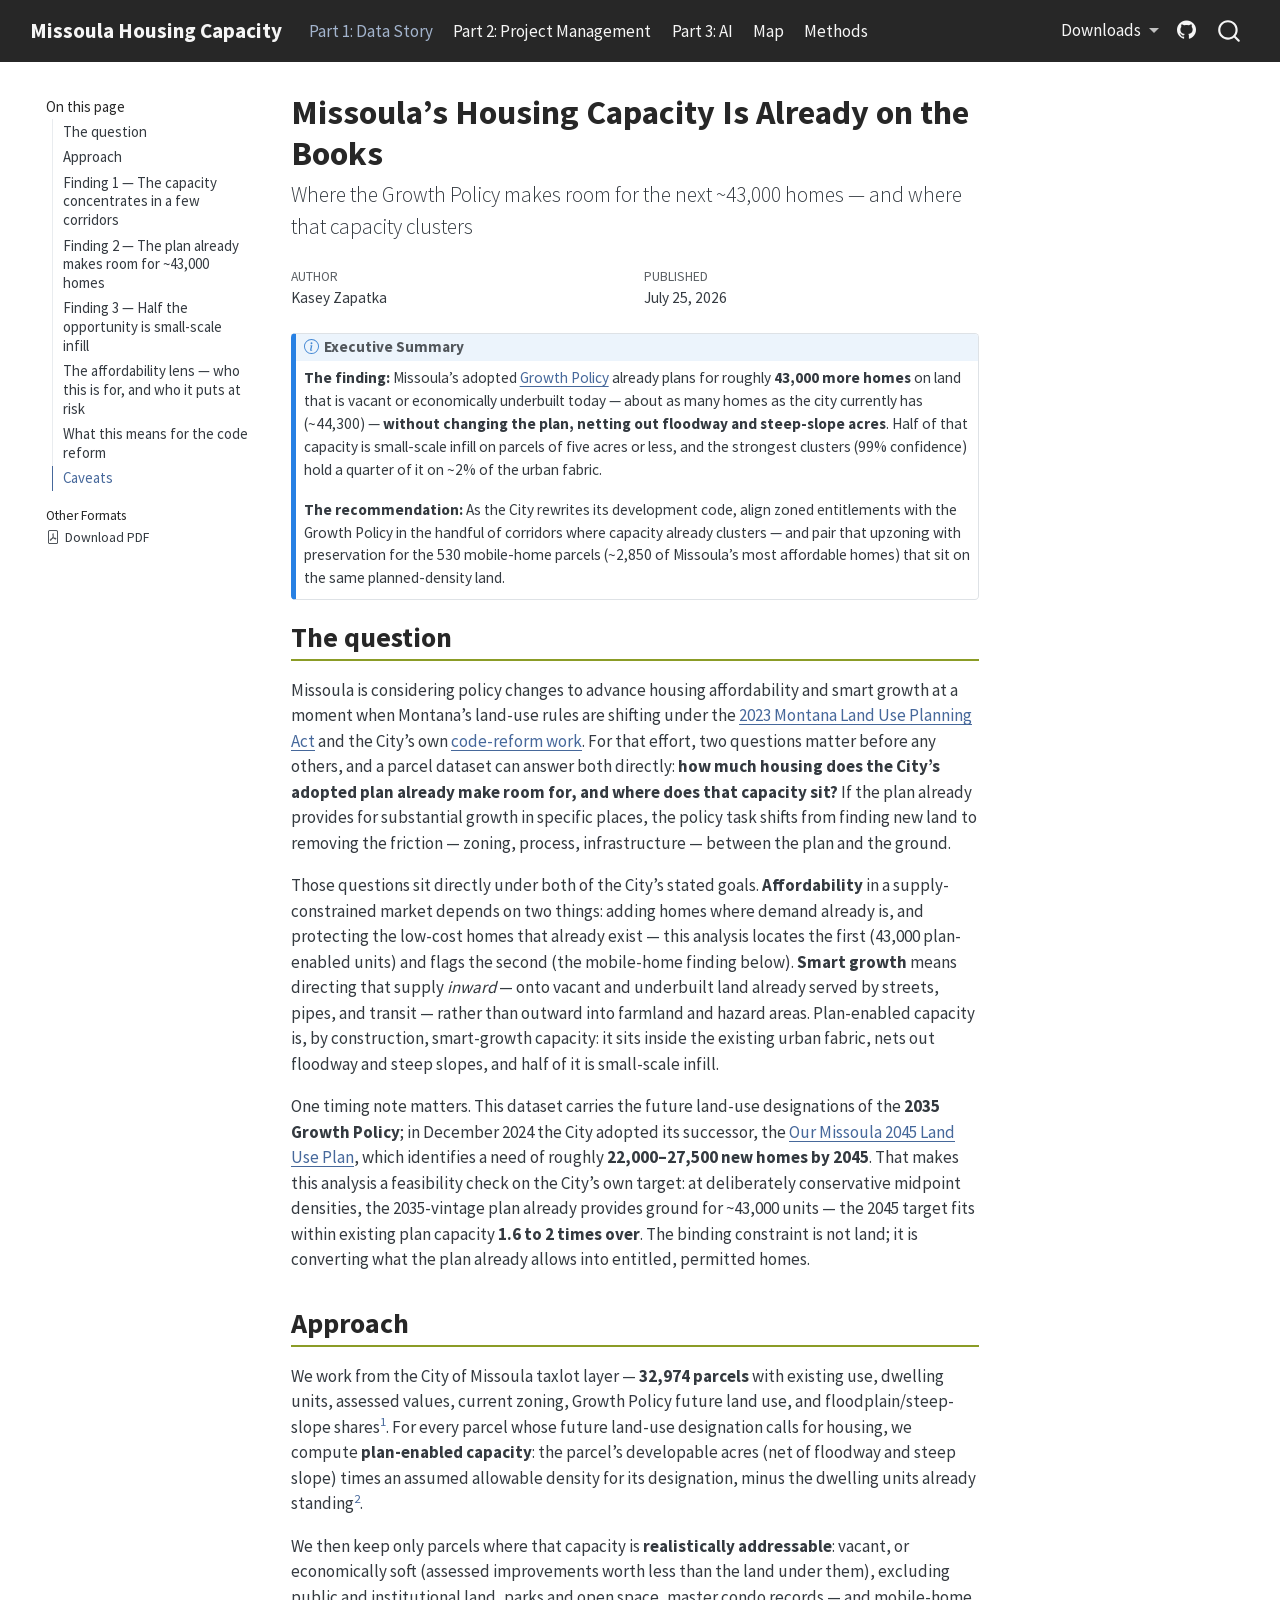
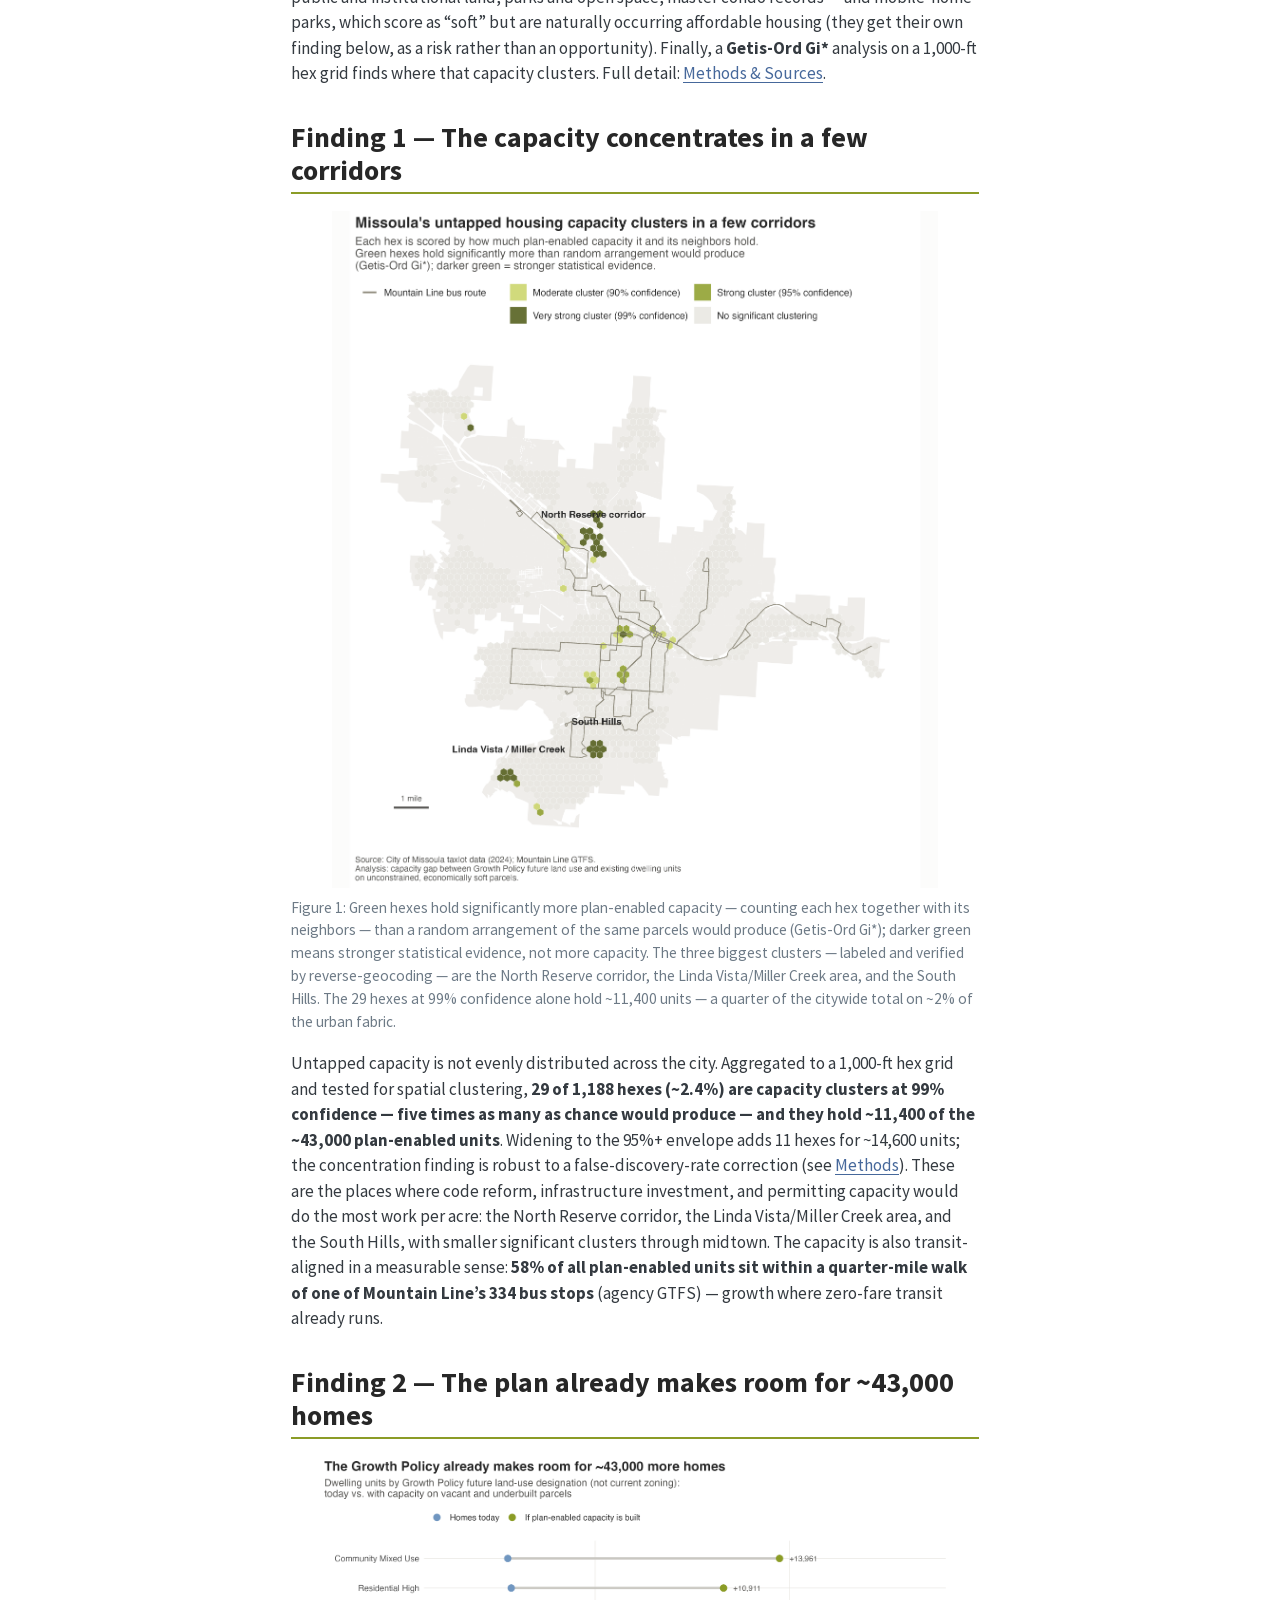
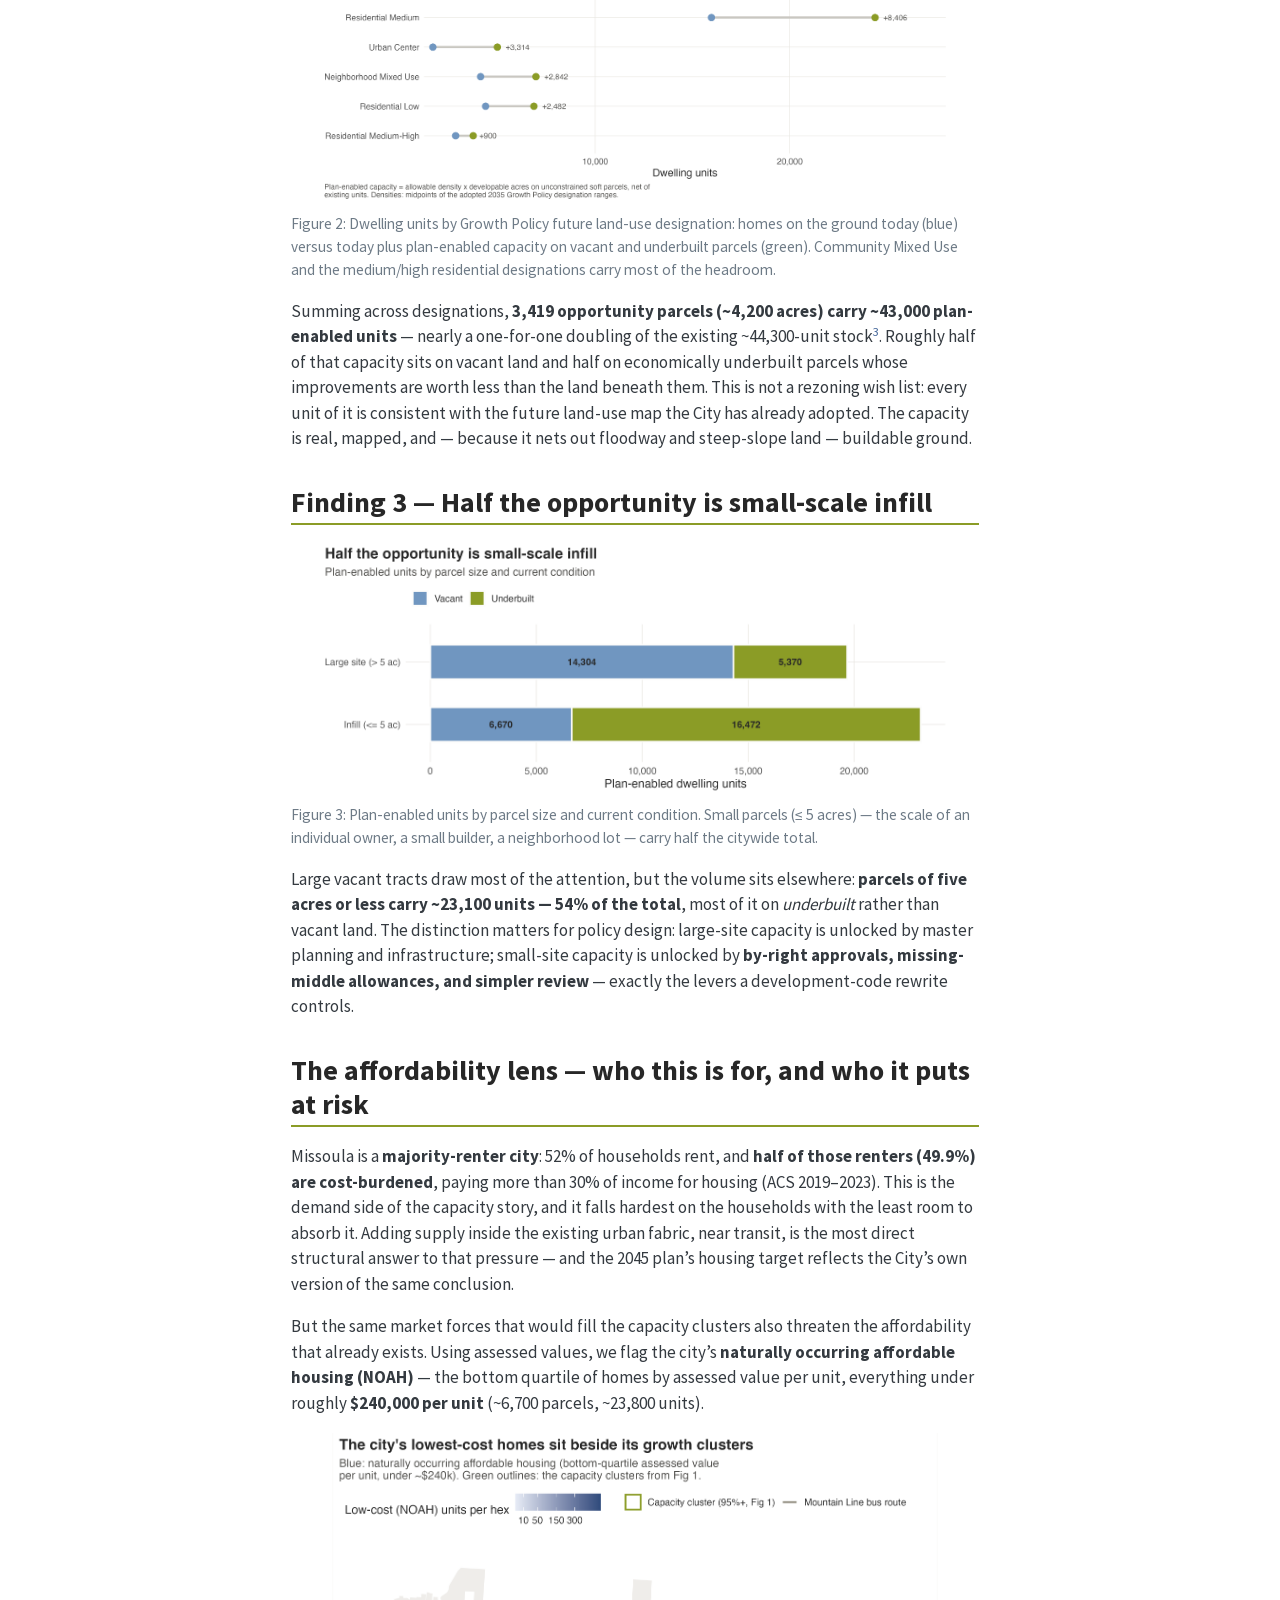
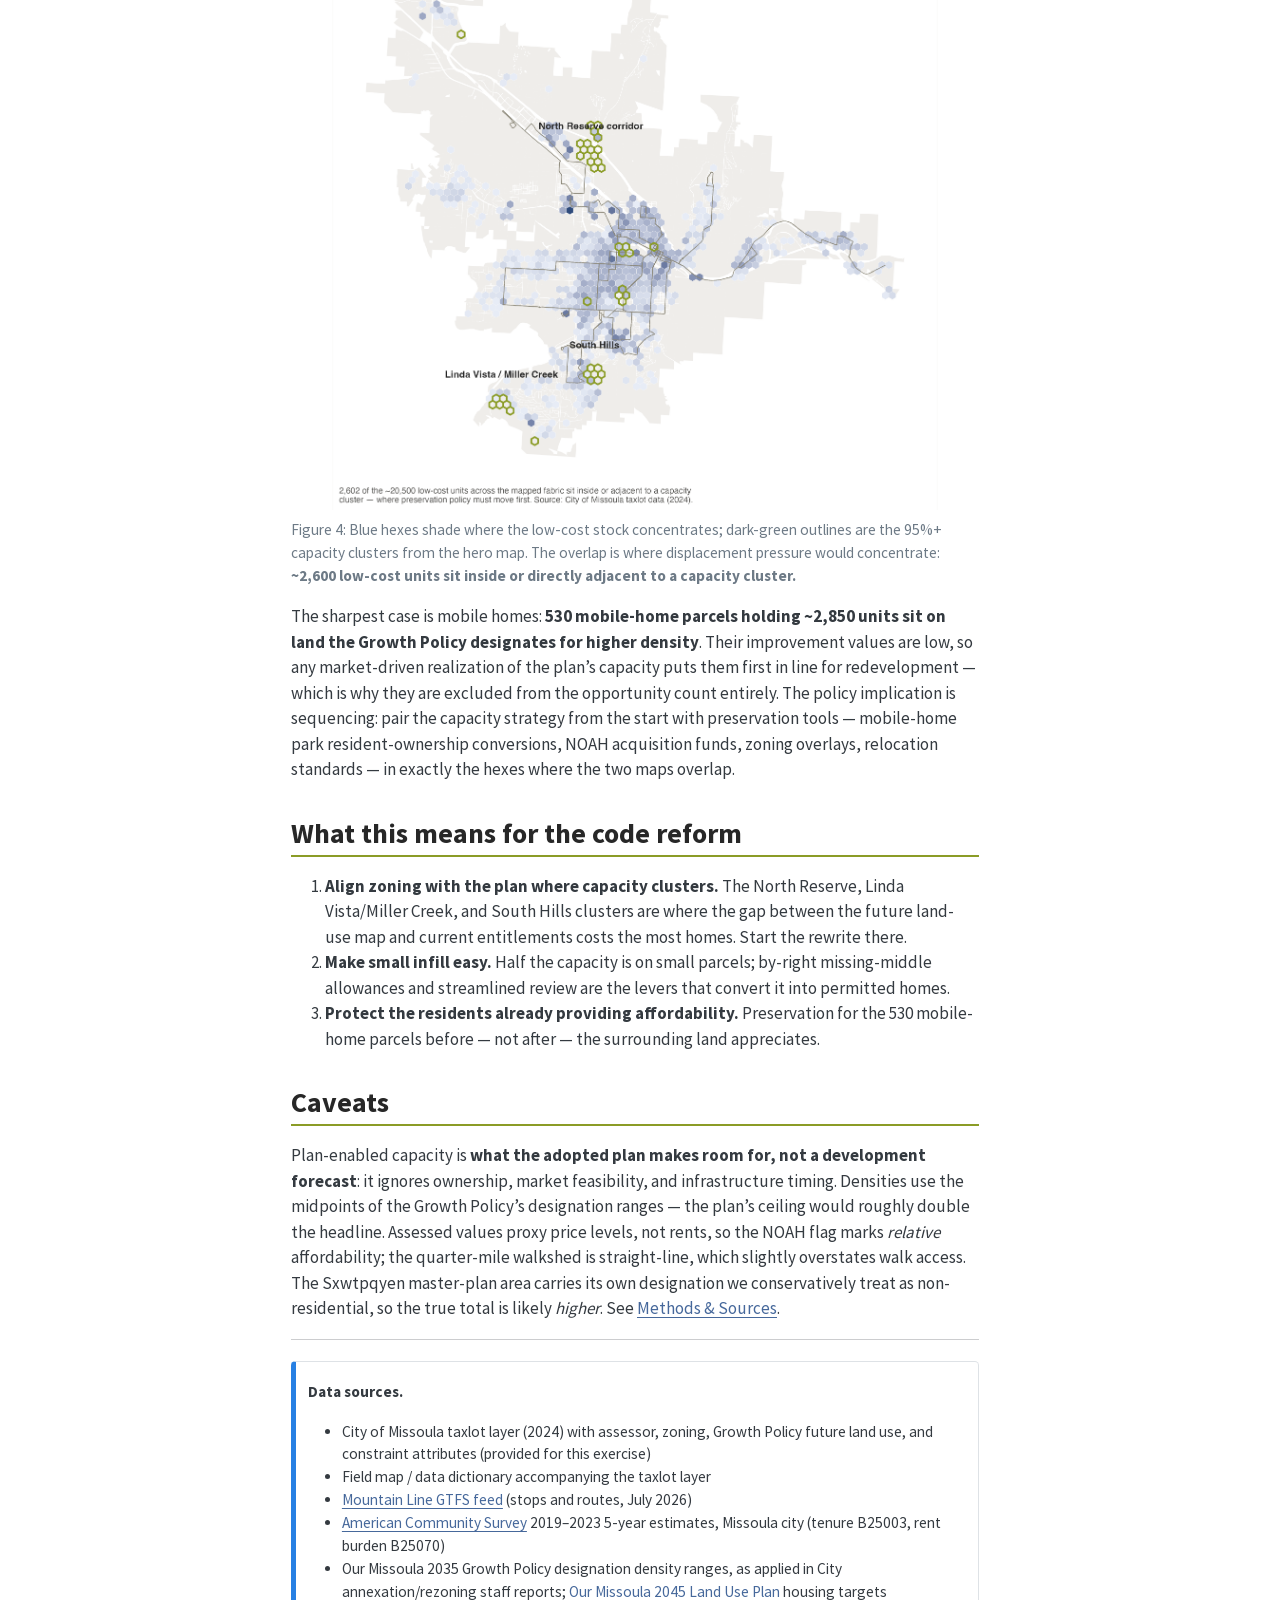
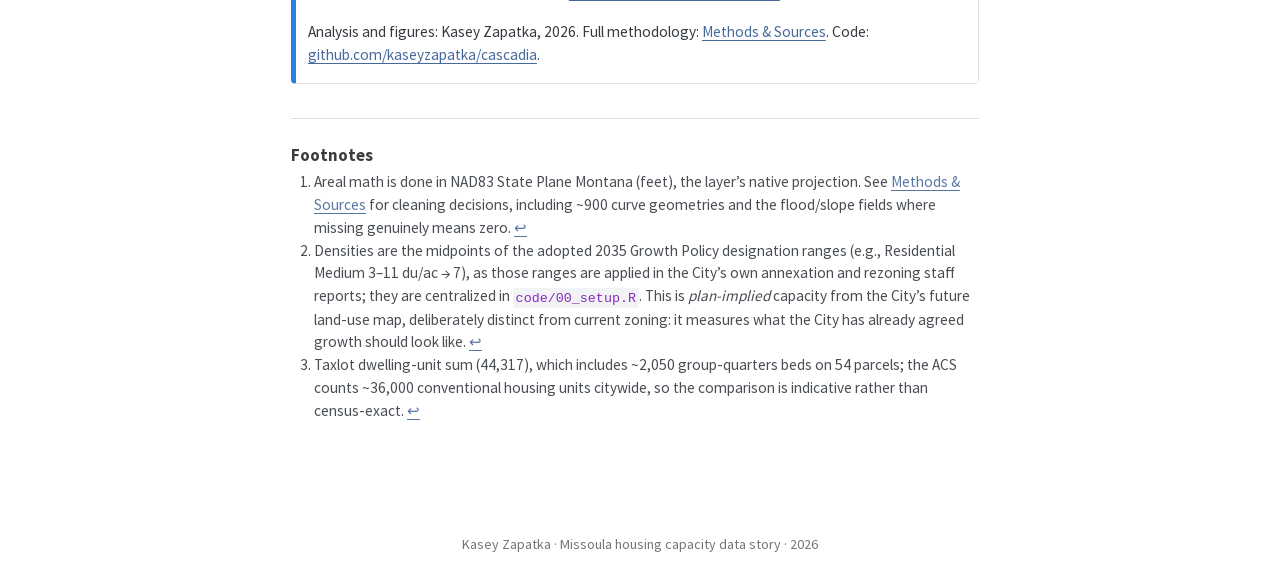
==== docs/index.html @ 286a064d "Match fig3 legend order to bar order (Vacant left, Underbuilt right)" ====
<!DOCTYPE html>
<html xmlns="http://www.w3.org/1999/xhtml" lang="en" xml:lang="en"><head>

<meta charset="utf-8">
<meta name="generator" content="quarto-1.9.38">

<meta name="viewport" content="width=device-width, initial-scale=1.0, user-scalable=yes">

<meta name="author" content="Kasey Zapatka">
<meta name="dcterms.date" content="2026-07-25">

<title>Missoula’s Housing Capacity Is Already on the Books – Missoula Housing Capacity</title>
<style>

code{white-space: pre-wrap;}
span.smallcaps{font-variant: small-caps;}
div.columns{display: flex; gap: min(4vw, 1.5em);}
div.column{flex: auto; overflow-x: auto;}
div.hanging-indent{margin-left: 1.5em; text-indent: -1.5em;}
ul.task-list{list-style: none;}
ul.task-list li input[type="checkbox"] {
width: 0.8em;
margin: 0 0.8em 0.2em -1em;  vertical-align: middle;
}
</style>


<script>const headroomChanged = new CustomEvent("quarto-hrChanged", {
  detail: {},
  bubbles: true,
  cancelable: false,
  composed: false,
});

const announceDismiss = () => {
  const annEl = window.document.getElementById("quarto-announcement");
  if (annEl) {
    annEl.remove();

    const annId = annEl.getAttribute("data-announcement-id");
    window.localStorage.setItem(`quarto-announce-${annId}`, "true");
  }
};

const announceRegister = () => {
  const annEl = window.document.getElementById("quarto-announcement");
  if (annEl) {
    const annId = annEl.getAttribute("data-announcement-id");
    const isDismissed =
      window.localStorage.getItem(`quarto-announce-${annId}`) || false;
    if (isDismissed) {
      announceDismiss();
      return;
    } else {
      annEl.classList.remove("hidden");
    }

    const actionEl = annEl.querySelector(".quarto-announcement-action");
    if (actionEl) {
      actionEl.addEventListener("click", function (e) {
        e.preventDefault();
        // Hide the bar immediately
        announceDismiss();
      });
    }
  }
};

window.document.addEventListener("DOMContentLoaded", function () {
  let init = false;

  announceRegister();

  // Manage the back to top button, if one is present.
  let lastScrollTop = window.pageYOffset || document.documentElement.scrollTop;
  const scrollDownBuffer = 5;
  const scrollUpBuffer = 35;
  const btn = document.getElementById("quarto-back-to-top");
  const hideBackToTop = () => {
    btn.style.display = "none";
  };
  const showBackToTop = () => {
    btn.style.display = "inline-block";
  };
  if (btn) {
    window.document.addEventListener(
      "scroll",
      function () {
        const currentScrollTop =
          window.pageYOffset || document.documentElement.scrollTop;

        // Shows and hides the button 'intelligently' as the user scrolls
        if (currentScrollTop - scrollDownBuffer > lastScrollTop) {
          hideBackToTop();
          lastScrollTop = currentScrollTop <= 0 ? 0 : currentScrollTop;
        } else if (currentScrollTop < lastScrollTop - scrollUpBuffer) {
          showBackToTop();
          lastScrollTop = currentScrollTop <= 0 ? 0 : currentScrollTop;
        }

        // Show the button at the bottom, hides it at the top
        if (currentScrollTop <= 0) {
          hideBackToTop();
        } else if (
          window.innerHeight + currentScrollTop >=
          document.body.offsetHeight
        ) {
          showBackToTop();
        }
      },
      false
    );
  }

  function throttle(func, wait) {
    var timeout;
    return function () {
      const context = this;
      const args = arguments;
      const later = function () {
        clearTimeout(timeout);
        timeout = null;
        func.apply(context, args);
      };

      if (!timeout) {
        timeout = setTimeout(later, wait);
      }
    };
  }

  function headerOffset() {
    // Set an offset if there is are fixed top navbar
    const headerEl = window.document.querySelector("header.fixed-top");
    if (headerEl) {
      return headerEl.clientHeight;
    } else {
      return 0;
    }
  }

  function footerOffset() {
    const footerEl = window.document.querySelector("footer.footer");
    if (footerEl) {
      return footerEl.clientHeight;
    } else {
      return 0;
    }
  }

  function dashboardOffset() {
    const dashboardNavEl = window.document.getElementById(
      "quarto-dashboard-header"
    );
    if (dashboardNavEl !== null) {
      return dashboardNavEl.clientHeight;
    } else {
      return 0;
    }
  }

  function updateDocumentOffsetWithoutAnimation() {
    updateDocumentOffset(false);
  }

  function updateDocumentOffset(animated) {
    // set body offset
    const topOffset = headerOffset();
    const bodyOffset = topOffset + footerOffset() + dashboardOffset();
    const bodyEl = window.document.body;
    bodyEl.setAttribute("data-bs-offset", topOffset);
    bodyEl.style.paddingTop = topOffset + "px";

    // deal with sidebar offsets
    const sidebars = window.document.querySelectorAll(
      ".sidebar, .headroom-target"
    );
    sidebars.forEach((sidebar) => {
      if (!animated) {
        sidebar.classList.add("notransition");
        // Remove the no transition class after the animation has time to complete
        setTimeout(function () {
          sidebar.classList.remove("notransition");
        }, 201);
      }

      if (window.Headroom && sidebar.classList.contains("sidebar-unpinned")) {
        sidebar.style.top = "0";
        sidebar.style.maxHeight = "100vh";
      } else {
        sidebar.style.top = topOffset + "px";
        sidebar.style.maxHeight = "calc(100vh - " + topOffset + "px)";
      }
    });

    // allow space for footer
    const mainContainer = window.document.querySelector(".quarto-container");
    if (mainContainer) {
      mainContainer.style.minHeight = "calc(100vh - " + bodyOffset + "px)";
    }

    // link offset
    let linkStyle = window.document.querySelector("#quarto-target-style");
    if (!linkStyle) {
      linkStyle = window.document.createElement("style");
      linkStyle.setAttribute("id", "quarto-target-style");
      window.document.head.appendChild(linkStyle);
    }
    while (linkStyle.firstChild) {
      linkStyle.removeChild(linkStyle.firstChild);
    }
    if (topOffset > 0) {
      linkStyle.appendChild(
        window.document.createTextNode(`
      section:target::before {
        content: "";
        display: block;
        height: ${topOffset}px;
        margin: -${topOffset}px 0 0;
      }`)
      );
    }
    if (init) {
      window.dispatchEvent(headroomChanged);
    }
    init = true;
  }

  // initialize headroom
  var header = window.document.querySelector("#quarto-header");
  if (header && window.Headroom) {
    const headroom = new window.Headroom(header, {
      tolerance: 5,
      onPin: function () {
        const sidebars = window.document.querySelectorAll(
          ".sidebar, .headroom-target"
        );
        sidebars.forEach((sidebar) => {
          sidebar.classList.remove("sidebar-unpinned");
        });
        updateDocumentOffset();
      },
      onUnpin: function () {
        const sidebars = window.document.querySelectorAll(
          ".sidebar, .headroom-target"
        );
        sidebars.forEach((sidebar) => {
          sidebar.classList.add("sidebar-unpinned");
        });
        updateDocumentOffset();
      },
    });
    headroom.init();

    let frozen = false;
    window.quartoToggleHeadroom = function () {
      if (frozen) {
        headroom.unfreeze();
        frozen = false;
      } else {
        headroom.freeze();
        frozen = true;
      }
    };
  }

  window.addEventListener(
    "hashchange",
    function (e) {
      if (
        getComputedStyle(document.documentElement).scrollBehavior !== "smooth"
      ) {
        window.scrollTo(0, window.pageYOffset - headerOffset());
      }
    },
    false
  );

  // Observe size changed for the header
  const headerEl = window.document.querySelector("header.fixed-top");
  if (headerEl && window.ResizeObserver) {
    const observer = new window.ResizeObserver(() => {
      setTimeout(updateDocumentOffsetWithoutAnimation, 0);
    });
    observer.observe(headerEl, {
      attributes: true,
      childList: true,
      characterData: true,
    });
  } else {
    window.addEventListener(
      "resize",
      throttle(updateDocumentOffsetWithoutAnimation, 50)
    );
  }
  setTimeout(updateDocumentOffsetWithoutAnimation, 250);

  // fixup index.html links if we aren't on the filesystem
  if (window.location.protocol !== "file:") {
    const links = window.document.querySelectorAll("a");
    for (let i = 0; i < links.length; i++) {
      if (links[i].href) {
        links[i].dataset.originalHref = links[i].href;
        links[i].href = links[i].href.replace(/\/index\.html/, "/");
      }
    }

    // Fixup any sharing links that require urls
    // Append url to any sharing urls
    const sharingLinks = window.document.querySelectorAll(
      "a.sidebar-tools-main-item, a.quarto-navigation-tool, a.quarto-navbar-tools, a.quarto-navbar-tools-item"
    );
    for (let i = 0; i < sharingLinks.length; i++) {
      const sharingLink = sharingLinks[i];
      const href = sharingLink.getAttribute("href");
      if (href) {
        sharingLink.setAttribute(
          "href",
          href.replace("|url|", window.location.href)
        );
      }
    }

    // Scroll the active navigation item into view, if necessary
    const navSidebar = window.document.querySelector("nav#quarto-sidebar");
    if (navSidebar) {
      // Find the active item
      const activeItem = navSidebar.querySelector("li.sidebar-item a.active");
      if (activeItem) {
        // Wait for the scroll height and height to resolve by observing size changes on the
        // nav element that is scrollable
        const resizeObserver = new ResizeObserver((_entries) => {
          // The bottom of the element
          const elBottom = activeItem.offsetTop;
          const viewBottom = navSidebar.scrollTop + navSidebar.clientHeight;

          // The element height and scroll height are the same, then we are still loading
          if (viewBottom !== navSidebar.scrollHeight) {
            // Determine if the item isn't visible and scroll to it
            if (elBottom >= viewBottom) {
              navSidebar.scrollTop = elBottom;
            }

            // stop observing now since we've completed the scroll
            resizeObserver.unobserve(navSidebar);
          }
        });
        resizeObserver.observe(navSidebar);
      }
    }
  }
});
</script>
<script>/*!
 * clipboard.js v2.0.11
 * https://clipboardjs.com/
 *
 * Licensed MIT © Zeno Rocha
 */
!function(t,e){"object"==typeof exports&&"object"==typeof module?module.exports=e():"function"==typeof define&&define.amd?define([],e):"object"==typeof exports?exports.ClipboardJS=e():t.ClipboardJS=e()}(this,function(){return n={686:function(t,e,n){"use strict";n.d(e,{default:function(){return b}});var e=n(279),i=n.n(e),e=n(370),u=n.n(e),e=n(817),r=n.n(e);function c(t){try{return document.execCommand(t)}catch(t){return}}var a=function(t){t=r()(t);return c("cut"),t};function o(t,e){var n,o,t=(n=t,o="rtl"===document.documentElement.getAttribute("dir"),(t=document.createElement("textarea")).style.fontSize="12pt",t.style.border="0",t.style.padding="0",t.style.margin="0",t.style.position="absolute",t.style[o?"right":"left"]="-9999px",o=window.pageYOffset||document.documentElement.scrollTop,t.style.top="".concat(o,"px"),t.setAttribute("readonly",""),t.value=n,t);return e.container.appendChild(t),e=r()(t),c("copy"),t.remove(),e}var f=function(t){var e=1<arguments.length&&void 0!==arguments[1]?arguments[1]:{container:document.body},n="";return"string"==typeof t?n=o(t,e):t instanceof HTMLInputElement&&!["text","search","url","tel","password"].includes(null==t?void 0:t.type)?n=o(t.value,e):(n=r()(t),c("copy")),n};function l(t){return(l="function"==typeof Symbol&&"symbol"==typeof Symbol.iterator?function(t){return typeof t}:function(t){return t&&"function"==typeof Symbol&&t.constructor===Symbol&&t!==Symbol.prototype?"symbol":typeof t})(t)}var s=function(){var t=0<arguments.length&&void 0!==arguments[0]?arguments[0]:{},e=t.action,n=void 0===e?"copy":e,o=t.container,e=t.target,t=t.text;if("copy"!==n&&"cut"!==n)throw new Error('Invalid "action" value, use either "copy" or "cut"');if(void 0!==e){if(!e||"object"!==l(e)||1!==e.nodeType)throw new Error('Invalid "target" value, use a valid Element');if("copy"===n&&e.hasAttribute("disabled"))throw new Error('Invalid "target" attribute. Please use "readonly" instead of "disabled" attribute');if("cut"===n&&(e.hasAttribute("readonly")||e.hasAttribute("disabled")))throw new Error('Invalid "target" attribute. You can\'t cut text from elements with "readonly" or "disabled" attributes')}return t?f(t,{container:o}):e?"cut"===n?a(e):f(e,{container:o}):void 0};function p(t){return(p="function"==typeof Symbol&&"symbol"==typeof Symbol.iterator?function(t){return typeof t}:function(t){return t&&"function"==typeof Symbol&&t.constructor===Symbol&&t!==Symbol.prototype?"symbol":typeof t})(t)}function d(t,e){for(var n=0;n<e.length;n++){var o=e[n];o.enumerable=o.enumerable||!1,o.configurable=!0,"value"in o&&(o.writable=!0),Object.defineProperty(t,o.key,o)}}function y(t,e){return(y=Object.setPrototypeOf||function(t,e){return t.__proto__=e,t})(t,e)}function h(n){var o=function(){if("undefined"==typeof Reflect||!Reflect.construct)return!1;if(Reflect.construct.sham)return!1;if("function"==typeof Proxy)return!0;try{return Date.prototype.toString.call(Reflect.construct(Date,[],function(){})),!0}catch(t){return!1}}();return function(){var t,e=v(n);return t=o?(t=v(this).constructor,Reflect.construct(e,arguments,t)):e.apply(this,arguments),e=this,!(t=t)||"object"!==p(t)&&"function"!=typeof t?function(t){if(void 0!==t)return t;throw new ReferenceError("this hasn't been initialised - super() hasn't been called")}(e):t}}function v(t){return(v=Object.setPrototypeOf?Object.getPrototypeOf:function(t){return t.__proto__||Object.getPrototypeOf(t)})(t)}function m(t,e){t="data-clipboard-".concat(t);if(e.hasAttribute(t))return e.getAttribute(t)}var b=function(){!function(t,e){if("function"!=typeof e&&null!==e)throw new TypeError("Super expression must either be null or a function");t.prototype=Object.create(e&&e.prototype,{constructor:{value:t,writable:!0,configurable:!0}}),e&&y(t,e)}(r,i());var t,e,n,o=h(r);function r(t,e){var n;return function(t){if(!(t instanceof r))throw new TypeError("Cannot call a class as a function")}(this),(n=o.call(this)).resolveOptions(e),n.listenClick(t),n}return t=r,n=[{key:"copy",value:function(t){var e=1<arguments.length&&void 0!==arguments[1]?arguments[1]:{container:document.body};return f(t,e)}},{key:"cut",value:function(t){return a(t)}},{key:"isSupported",value:function(){var t=0<arguments.length&&void 0!==arguments[0]?arguments[0]:["copy","cut"],t="string"==typeof t?[t]:t,e=!!document.queryCommandSupported;return t.forEach(function(t){e=e&&!!document.queryCommandSupported(t)}),e}}],(e=[{key:"resolveOptions",value:function(){var t=0<arguments.length&&void 0!==arguments[0]?arguments[0]:{};this.action="function"==typeof t.action?t.action:this.defaultAction,this.target="function"==typeof t.target?t.target:this.defaultTarget,this.text="function"==typeof t.text?t.text:this.defaultText,this.container="object"===p(t.container)?t.container:document.body}},{key:"listenClick",value:function(t){var e=this;this.listener=u()(t,"click",function(t){return e.onClick(t)})}},{key:"onClick",value:function(t){var e=t.delegateTarget||t.currentTarget,n=this.action(e)||"copy",t=s({action:n,container:this.container,target:this.target(e),text:this.text(e)});this.emit(t?"success":"error",{action:n,text:t,trigger:e,clearSelection:function(){e&&e.focus(),window.getSelection().removeAllRanges()}})}},{key:"defaultAction",value:function(t){return m("action",t)}},{key:"defaultTarget",value:function(t){t=m("target",t);if(t)return document.querySelector(t)}},{key:"defaultText",value:function(t){return m("text",t)}},{key:"destroy",value:function(){this.listener.destroy()}}])&&d(t.prototype,e),n&&d(t,n),r}()},828:function(t){var e;"undefined"==typeof Element||Element.prototype.matches||((e=Element.prototype).matches=e.matchesSelector||e.mozMatchesSelector||e.msMatchesSelector||e.oMatchesSelector||e.webkitMatchesSelector),t.exports=function(t,e){for(;t&&9!==t.nodeType;){if("function"==typeof t.matches&&t.matches(e))return t;t=t.parentNode}}},438:function(t,e,n){var u=n(828);function i(t,e,n,o,r){var i=function(e,n,t,o){return function(t){t.delegateTarget=u(t.target,n),t.delegateTarget&&o.call(e,t)}}.apply(this,arguments);return t.addEventListener(n,i,r),{destroy:function(){t.removeEventListener(n,i,r)}}}t.exports=function(t,e,n,o,r){return"function"==typeof t.addEventListener?i.apply(null,arguments):"function"==typeof n?i.bind(null,document).apply(null,arguments):("string"==typeof t&&(t=document.querySelectorAll(t)),Array.prototype.map.call(t,function(t){return i(t,e,n,o,r)}))}},879:function(t,n){n.node=function(t){return void 0!==t&&t instanceof HTMLElement&&1===t.nodeType},n.nodeList=function(t){var e=Object.prototype.toString.call(t);return void 0!==t&&("[object NodeList]"===e||"[object HTMLCollection]"===e)&&"length"in t&&(0===t.length||n.node(t[0]))},n.string=function(t){return"string"==typeof t||t instanceof String},n.fn=function(t){return"[object Function]"===Object.prototype.toString.call(t)}},370:function(t,e,n){var f=n(879),l=n(438);t.exports=function(t,e,n){if(!t&&!e&&!n)throw new Error("Missing required arguments");if(!f.string(e))throw new TypeError("Second argument must be a String");if(!f.fn(n))throw new TypeError("Third argument must be a Function");if(f.node(t))return c=e,a=n,(u=t).addEventListener(c,a),{destroy:function(){u.removeEventListener(c,a)}};if(f.nodeList(t))return o=t,r=e,i=n,Array.prototype.forEach.call(o,function(t){t.addEventListener(r,i)}),{destroy:function(){Array.prototype.forEach.call(o,function(t){t.removeEventListener(r,i)})}};if(f.string(t))return t=t,e=e,n=n,l(document.body,t,e,n);throw new TypeError("First argument must be a String, HTMLElement, HTMLCollection, or NodeList");var o,r,i,u,c,a}},817:function(t){t.exports=function(t){var e,n="SELECT"===t.nodeName?(t.focus(),t.value):"INPUT"===t.nodeName||"TEXTAREA"===t.nodeName?((e=t.hasAttribute("readonly"))||t.setAttribute("readonly",""),t.select(),t.setSelectionRange(0,t.value.length),e||t.removeAttribute("readonly"),t.value):(t.hasAttribute("contenteditable")&&t.focus(),n=window.getSelection(),(e=document.createRange()).selectNodeContents(t),n.removeAllRanges(),n.addRange(e),n.toString());return n}},279:function(t){function e(){}e.prototype={on:function(t,e,n){var o=this.e||(this.e={});return(o[t]||(o[t]=[])).push({fn:e,ctx:n}),this},once:function(t,e,n){var o=this;function r(){o.off(t,r),e.apply(n,arguments)}return r._=e,this.on(t,r,n)},emit:function(t){for(var e=[].slice.call(arguments,1),n=((this.e||(this.e={}))[t]||[]).slice(),o=0,r=n.length;o<r;o++)n[o].fn.apply(n[o].ctx,e);return this},off:function(t,e){var n=this.e||(this.e={}),o=n[t],r=[];if(o&&e)for(var i=0,u=o.length;i<u;i++)o[i].fn!==e&&o[i].fn._!==e&&r.push(o[i]);return r.length?n[t]=r:delete n[t],this}},t.exports=e,t.exports.TinyEmitter=e}},r={},o.n=function(t){var e=t&&t.__esModule?function(){return t.default}:function(){return t};return o.d(e,{a:e}),e},o.d=function(t,e){for(var n in e)o.o(e,n)&&!o.o(t,n)&&Object.defineProperty(t,n,{enumerable:!0,get:e[n]})},o.o=function(t,e){return Object.prototype.hasOwnProperty.call(t,e)},o(686).default;function o(t){if(r[t])return r[t].exports;var e=r[t]={exports:{}};return n[t](e,e.exports,o),e.exports}var n,r});</script>
<script>/*! @algolia/autocomplete-js 1.19.1 | MIT License | © Algolia, Inc. and contributors | https://github.com/algolia/autocomplete */
!function(e,t){"object"==typeof exports&&"undefined"!=typeof module?t(exports):"function"==typeof define&&define.amd?define(["exports"],t):t((e="undefined"!=typeof globalThis?globalThis:e||self)["@algolia/autocomplete-js"]={})}(this,(function(e){"use strict";function t(e,t){var n=Object.keys(e);if(Object.getOwnPropertySymbols){var r=Object.getOwnPropertySymbols(e);t&&(r=r.filter((function(t){return Object.getOwnPropertyDescriptor(e,t).enumerable}))),n.push.apply(n,r)}return n}function n(e){for(var n=1;n<arguments.length;n++){var r=null!=arguments[n]?arguments[n]:{};n%2?t(Object(r),!0).forEach((function(t){o(e,t,r[t])})):Object.getOwnPropertyDescriptors?Object.defineProperties(e,Object.getOwnPropertyDescriptors(r)):t(Object(r)).forEach((function(t){Object.defineProperty(e,t,Object.getOwnPropertyDescriptor(r,t))}))}return e}function r(e){return r="function"==typeof Symbol&&"symbol"==typeof Symbol.iterator?function(e){return typeof e}:function(e){return e&&"function"==typeof Symbol&&e.constructor===Symbol&&e!==Symbol.prototype?"symbol":typeof e},r(e)}function o(e,t,n){return(t=function(e){var t=function(e,t){if("object"!=typeof e||null===e)return e;var n=e[Symbol.toPrimitive];if(void 0!==n){var r=n.call(e,t||"default");if("object"!=typeof r)return r;throw new TypeError("@@toPrimitive must return a primitive value.")}return("string"===t?String:Number)(e)}(e,"string");return"symbol"==typeof t?t:String(t)}(t))in e?Object.defineProperty(e,t,{value:n,enumerable:!0,configurable:!0,writable:!0}):e[t]=n,e}function i(){return i=Object.assign?Object.assign.bind():function(e){for(var t=1;t<arguments.length;t++){var n=arguments[t];for(var r in n)Object.prototype.hasOwnProperty.call(n,r)&&(e[r]=n[r])}return e},i.apply(this,arguments)}function u(e,t){if(null==e)return{};var n,r,o=function(e,t){if(null==e)return{};var n,r,o={},i=Object.keys(e);for(r=0;r<i.length;r++)n=i[r],t.indexOf(n)>=0||(o[n]=e[n]);return o}(e,t);if(Object.getOwnPropertySymbols){var i=Object.getOwnPropertySymbols(e);for(r=0;r<i.length;r++)n=i[r],t.indexOf(n)>=0||Object.prototype.propertyIsEnumerable.call(e,n)&&(o[n]=e[n])}return o}function a(e,t){return function(e){if(Array.isArray(e))return e}(e)||function(e,t){var n=null==e?null:"undefined"!=typeof Symbol&&e[Symbol.iterator]||e["@@iterator"];if(null!=n){var r,o,i,u,a=[],l=!0,c=!1;try{if(i=(n=n.call(e)).next,0===t){if(Object(n)!==n)return;l=!1}else for(;!(l=(r=i.call(n)).done)&&(a.push(r.value),a.length!==t);l=!0);}catch(e){c=!0,o=e}finally{try{if(!l&&null!=n.return&&(u=n.return(),Object(u)!==u))return}finally{if(c)throw o}}return a}}(e,t)||c(e,t)||function(){throw new TypeError("Invalid attempt to destructure non-iterable instance.\nIn order to be iterable, non-array objects must have a [Symbol.iterator]() method.")}()}function l(e){return function(e){if(Array.isArray(e))return s(e)}(e)||function(e){if("undefined"!=typeof Symbol&&null!=e[Symbol.iterator]||null!=e["@@iterator"])return Array.from(e)}(e)||c(e)||function(){throw new TypeError("Invalid attempt to spread non-iterable instance.\nIn order to be iterable, non-array objects must have a [Symbol.iterator]() method.")}()}function c(e,t){if(e){if("string"==typeof e)return s(e,t);var n=Object.prototype.toString.call(e).slice(8,-1);return"Object"===n&&e.constructor&&(n=e.constructor.name),"Map"===n||"Set"===n?Array.from(e):"Arguments"===n||/^(?:Ui|I)nt(?:8|16|32)(?:Clamped)?Array$/.test(n)?s(e,t):void 0}}function s(e,t){(null==t||t>e.length)&&(t=e.length);for(var n=0,r=new Array(t);n<t;n++)r[n]=e[n];return r}function f(e){return{current:e}}function p(e,t){var n=void 0;return function(){for(var r=arguments.length,o=new Array(r),i=0;i<r;i++)o[i]=arguments[i];n&&clearTimeout(n),n=setTimeout((function(){return e.apply(void 0,o)}),t)}}function m(e){return e.reduce((function(e,t){return e.concat(t)}),[])}var v=0;function d(){return"autocomplete-".concat(v++)}function y(e,t){return t.reduce((function(e,t){return e&&e[t]}),e)}function b(e){return 0===e.collections.length?0:e.collections.reduce((function(e,t){return e+t.items.length}),0)}function g(e){return e!==Object(e)}function h(e,t){if(e===t)return!0;if(g(e)||g(t)||"function"==typeof e||"function"==typeof t)return e===t;if(Object.keys(e).length!==Object.keys(t).length)return!1;for(var n=0,r=Object.keys(e);n<r.length;n++){var o=r[n];if(!(o in t))return!1;if(!h(e[o],t[o]))return!1}return!0}var _=function(){};var O="1.19.1",S=[{segment:"autocomplete-core",version:O}];function j(e){var t=e.item,n=e.items,r=void 0===n?[]:n;return{index:t.__autocomplete_indexName,items:[t],positions:[1+r.findIndex((function(e){return e.objectID===t.objectID}))],queryID:t.__autocomplete_queryID,algoliaSource:["autocomplete"]}}function P(e,t){return function(e){if(Array.isArray(e))return e}(e)||function(e,t){var n=null==e?null:"undefined"!=typeof Symbol&&e[Symbol.iterator]||e["@@iterator"];if(null!=n){var r,o,i,u,a=[],l=!0,c=!1;try{if(i=(n=n.call(e)).next,0===t){if(Object(n)!==n)return;l=!1}else for(;!(l=(r=i.call(n)).done)&&(a.push(r.value),a.length!==t);l=!0);}catch(e){c=!0,o=e}finally{try{if(!l&&null!=n.return&&(u=n.return(),Object(u)!==u))return}finally{if(c)throw o}}return a}}(e,t)||function(e,t){if(!e)return;if("string"==typeof e)return w(e,t);var n=Object.prototype.toString.call(e).slice(8,-1);"Object"===n&&e.constructor&&(n=e.constructor.name);if("Map"===n||"Set"===n)return Array.from(e);if("Arguments"===n||/^(?:Ui|I)nt(?:8|16|32)(?:Clamped)?Array$/.test(n))return w(e,t)}(e,t)||function(){throw new TypeError("Invalid attempt to destructure non-iterable instance.\nIn order to be iterable, non-array objects must have a [Symbol.iterator]() method.")}()}function w(e,t){(null==t||t>e.length)&&(t=e.length);for(var n=0,r=new Array(t);n<t;n++)r[n]=e[n];return r}var I=["items"],A=["items"];function E(e){return E="function"==typeof Symbol&&"symbol"==typeof Symbol.iterator?function(e){return typeof e}:function(e){return e&&"function"==typeof Symbol&&e.constructor===Symbol&&e!==Symbol.prototype?"symbol":typeof e},E(e)}function D(e){return function(e){if(Array.isArray(e))return C(e)}(e)||function(e){if("undefined"!=typeof Symbol&&null!=e[Symbol.iterator]||null!=e["@@iterator"])return Array.from(e)}(e)||function(e,t){if(!e)return;if("string"==typeof e)return C(e,t);var n=Object.prototype.toString.call(e).slice(8,-1);"Object"===n&&e.constructor&&(n=e.constructor.name);if("Map"===n||"Set"===n)return Array.from(e);if("Arguments"===n||/^(?:Ui|I)nt(?:8|16|32)(?:Clamped)?Array$/.test(n))return C(e,t)}(e)||function(){throw new TypeError("Invalid attempt to spread non-iterable instance.\nIn order to be iterable, non-array objects must have a [Symbol.iterator]() method.")}()}function C(e,t){(null==t||t>e.length)&&(t=e.length);for(var n=0,r=new Array(t);n<t;n++)r[n]=e[n];return r}function k(e,t){if(null==e)return{};var n,r,o=function(e,t){if(null==e)return{};var n,r,o={},i=Object.keys(e);for(r=0;r<i.length;r++)n=i[r],t.indexOf(n)>=0||(o[n]=e[n]);return o}(e,t);if(Object.getOwnPropertySymbols){var i=Object.getOwnPropertySymbols(e);for(r=0;r<i.length;r++)n=i[r],t.indexOf(n)>=0||Object.prototype.propertyIsEnumerable.call(e,n)&&(o[n]=e[n])}return o}function x(e,t){var n=Object.keys(e);if(Object.getOwnPropertySymbols){var r=Object.getOwnPropertySymbols(e);t&&(r=r.filter((function(t){return Object.getOwnPropertyDescriptor(e,t).enumerable}))),n.push.apply(n,r)}return n}function N(e){for(var t=1;t<arguments.length;t++){var n=null!=arguments[t]?arguments[t]:{};t%2?x(Object(n),!0).forEach((function(t){T(e,t,n[t])})):Object.getOwnPropertyDescriptors?Object.defineProperties(e,Object.getOwnPropertyDescriptors(n)):x(Object(n)).forEach((function(t){Object.defineProperty(e,t,Object.getOwnPropertyDescriptor(n,t))}))}return e}function T(e,t,n){return(t=function(e){var t=function(e,t){if("object"!==E(e)||null===e)return e;var n=e[Symbol.toPrimitive];if(void 0!==n){var r=n.call(e,t||"default");if("object"!==E(r))return r;throw new TypeError("@@toPrimitive must return a primitive value.")}return("string"===t?String:Number)(e)}(e,"string");return"symbol"===E(t)?t:String(t)}(t))in e?Object.defineProperty(e,t,{value:n,enumerable:!0,configurable:!0,writable:!0}):e[t]=n,e}function q(e){for(var t=arguments.length>1&&void 0!==arguments[1]?arguments[1]:20,n=[],r=0;r<e.objectIDs.length;r+=t)n.push(N(N({},e),{},{objectIDs:e.objectIDs.slice(r,r+t)}));return n}function B(e){return e.map((function(e){var t=e.items,n=k(e,I);return N(N({},n),{},{objectIDs:(null==t?void 0:t.map((function(e){return e.objectID})))||n.objectIDs})}))}function R(e){var t,n,r,o=(t=P((e.version||"").split(".").map(Number),2),n=t[0],r=t[1],n>=3||2===n&&r>=4||1===n&&r>=10);function i(t,n,r){if(o&&void 0!==r){var i=r[0].__autocomplete_algoliaCredentials,u={"X-Algolia-Application-Id":i.appId,"X-Algolia-API-Key":i.apiKey};e.apply(void 0,[t].concat(D(n),[{headers:u}]))}else e.apply(void 0,[t].concat(D(n)))}return{init:function(t,n){e("init",{appId:t,apiKey:n})},setAuthenticatedUserToken:function(t){e("setAuthenticatedUserToken",t)},setUserToken:function(t){e("setUserToken",t)},clickedObjectIDsAfterSearch:function(){for(var e=arguments.length,t=new Array(e),n=0;n<e;n++)t[n]=arguments[n];t.length>0&&i("clickedObjectIDsAfterSearch",B(t),t[0].items)},clickedObjectIDs:function(){for(var e=arguments.length,t=new Array(e),n=0;n<e;n++)t[n]=arguments[n];t.length>0&&i("clickedObjectIDs",B(t),t[0].items)},clickedFilters:function(){for(var t=arguments.length,n=new Array(t),r=0;r<t;r++)n[r]=arguments[r];n.length>0&&e.apply(void 0,["clickedFilters"].concat(n))},convertedObjectIDsAfterSearch:function(){for(var e=arguments.length,t=new Array(e),n=0;n<e;n++)t[n]=arguments[n];t.length>0&&i("convertedObjectIDsAfterSearch",B(t),t[0].items)},convertedObjectIDs:function(){for(var e=arguments.length,t=new Array(e),n=0;n<e;n++)t[n]=arguments[n];t.length>0&&i("convertedObjectIDs",B(t),t[0].items)},convertedFilters:function(){for(var t=arguments.length,n=new Array(t),r=0;r<t;r++)n[r]=arguments[r];n.length>0&&e.apply(void 0,["convertedFilters"].concat(n))},viewedObjectIDs:function(){for(var e=arguments.length,t=new Array(e),n=0;n<e;n++)t[n]=arguments[n];t.length>0&&t.reduce((function(e,t){var n=t.items,r=k(t,A);return[].concat(D(e),D(q(N(N({},r),{},{objectIDs:(null==n?void 0:n.map((function(e){return e.objectID})))||r.objectIDs})).map((function(e){return{items:n,payload:e}}))))}),[]).forEach((function(e){var t=e.items;return i("viewedObjectIDs",[e.payload],t)}))},viewedFilters:function(){for(var t=arguments.length,n=new Array(t),r=0;r<t;r++)n[r]=arguments[r];n.length>0&&e.apply(void 0,["viewedFilters"].concat(n))}}}function L(e){var t=e.items.reduce((function(e,t){var n;return e[t.__autocomplete_indexName]=(null!==(n=e[t.__autocomplete_indexName])&&void 0!==n?n:[]).concat(t),e}),{});return Object.keys(t).map((function(e){return{index:e,items:t[e],algoliaSource:["autocomplete"]}}))}function F(e){return e.objectID&&e.__autocomplete_indexName&&e.__autocomplete_queryID}function U(e){return U="function"==typeof Symbol&&"symbol"==typeof Symbol.iterator?function(e){return typeof e}:function(e){return e&&"function"==typeof Symbol&&e.constructor===Symbol&&e!==Symbol.prototype?"symbol":typeof e},U(e)}function M(e){return function(e){if(Array.isArray(e))return H(e)}(e)||function(e){if("undefined"!=typeof Symbol&&null!=e[Symbol.iterator]||null!=e["@@iterator"])return Array.from(e)}(e)||function(e,t){if(!e)return;if("string"==typeof e)return H(e,t);var n=Object.prototype.toString.call(e).slice(8,-1);"Object"===n&&e.constructor&&(n=e.constructor.name);if("Map"===n||"Set"===n)return Array.from(e);if("Arguments"===n||/^(?:Ui|I)nt(?:8|16|32)(?:Clamped)?Array$/.test(n))return H(e,t)}(e)||function(){throw new TypeError("Invalid attempt to spread non-iterable instance.\nIn order to be iterable, non-array objects must have a [Symbol.iterator]() method.")}()}function H(e,t){(null==t||t>e.length)&&(t=e.length);for(var n=0,r=new Array(t);n<t;n++)r[n]=e[n];return r}function V(e,t){var n=Object.keys(e);if(Object.getOwnPropertySymbols){var r=Object.getOwnPropertySymbols(e);t&&(r=r.filter((function(t){return Object.getOwnPropertyDescriptor(e,t).enumerable}))),n.push.apply(n,r)}return n}function W(e){for(var t=1;t<arguments.length;t++){var n=null!=arguments[t]?arguments[t]:{};t%2?V(Object(n),!0).forEach((function(t){Q(e,t,n[t])})):Object.getOwnPropertyDescriptors?Object.defineProperties(e,Object.getOwnPropertyDescriptors(n)):V(Object(n)).forEach((function(t){Object.defineProperty(e,t,Object.getOwnPropertyDescriptor(n,t))}))}return e}function Q(e,t,n){return(t=function(e){var t=function(e,t){if("object"!==U(e)||null===e)return e;var n=e[Symbol.toPrimitive];if(void 0!==n){var r=n.call(e,t||"default");if("object"!==U(r))return r;throw new TypeError("@@toPrimitive must return a primitive value.")}return("string"===t?String:Number)(e)}(e,"string");return"symbol"===U(t)?t:String(t)}(t))in e?Object.defineProperty(e,t,{value:n,enumerable:!0,configurable:!0,writable:!0}):e[t]=n,e}var K="2.15.0",$="https://cdn.jsdelivr.net/npm/search-insights@".concat(K,"/dist/search-insights.min.js"),z=p((function(e){var t=e.onItemsChange,n=e.items,r=e.insights,o=e.state;t({insights:r,insightsEvents:L({items:n}).map((function(e){return W({eventName:"Items Viewed"},e)})),state:o})}),400);function G(e){var t=function(e){return W({onItemsChange:function(e){var t=e.insights,n=e.insightsEvents,r=e.state;t.viewedObjectIDs.apply(t,M(n.map((function(e){return W(W({},e),{},{algoliaSource:J(e.algoliaSource,r.context)})}))))},onSelect:function(e){var t=e.insights,n=e.insightsEvents,r=e.state;t.clickedObjectIDsAfterSearch.apply(t,M(n.map((function(e){return W(W({},e),{},{algoliaSource:J(e.algoliaSource,r.context)})}))))},onActive:_,__autocomplete_clickAnalytics:!0},e)}(e),n=t.insightsClient,r=t.insightsInitParams,o=t.onItemsChange,i=t.onSelect,u=t.onActive,a=t.__autocomplete_clickAnalytics,l=n;if(n||function(e){if("undefined"!=typeof window)e({window:window})}((function(e){var t=e.window,n=t.AlgoliaAnalyticsObject||"aa";"string"==typeof n&&(l=t[n]),l||(t.AlgoliaAnalyticsObject=n,t[n]||(t[n]=function(){t[n].queue||(t[n].queue=[]);for(var e=arguments.length,r=new Array(e),o=0;o<e;o++)r[o]=arguments[o];t[n].queue.push(r)}),t[n].version=K,l=t[n],function(e){var t="[Autocomplete]: Could not load search-insights.js. Please load it manually following https://alg.li/insights-autocomplete";try{var n=e.document.createElement("script");n.async=!0,n.src=$,n.onerror=function(){console.error(t)},document.body.appendChild(n)}catch(e){console.error(t)}}(t))})),!l)return{};r&&l("init",W({partial:!0},r));var c=R(l),s=f([]),m=p((function(e){var t=e.state;if(t.isOpen){var n=t.collections.reduce((function(e,t){return[].concat(M(e),M(t.items))}),[]).filter(F);h(s.current.map((function(e){return e.objectID})),n.map((function(e){return e.objectID})))||(s.current=n,n.length>0&&z({onItemsChange:o,items:n,insights:c,state:t}))}}),0);return{name:"aa.algoliaInsightsPlugin",subscribe:function(e){var t=e.setContext,n=e.onSelect,r=e.onActive;function o(e){t({algoliaInsightsPlugin:{__algoliaSearchParameters:W(W({},a?{clickAnalytics:!0}:{}),e?{userToken:X(e)}:{}),insights:c}})}l("addAlgoliaAgent","insights-plugin"),o(),l("onUserTokenChange",(function(e){o(e)})),l("getUserToken",null,(function(e,t){o(t)})),n((function(e){var t=e.item,n=e.state,r=e.event,o=e.source;F(t)&&i({state:n,event:r,insights:c,item:t,insightsEvents:[W({eventName:"Item Selected"},j({item:t,items:o.getItems().filter(F)}))]})})),r((function(e){var t=e.item,n=e.source,r=e.state,o=e.event;F(t)&&u({state:r,event:o,insights:c,item:t,insightsEvents:[W({eventName:"Item Active"},j({item:t,items:n.getItems().filter(F)}))]})}))},onStateChange:function(e){var t=e.state;m({state:t})},__autocomplete_pluginOptions:e}}function J(){var e,t=arguments.length>0&&void 0!==arguments[0]?arguments[0]:[],n=arguments.length>1?arguments[1]:void 0;return[].concat(M(t),["autocomplete-internal"],M(null!==(e=n.algoliaInsightsPlugin)&&void 0!==e&&e.__automaticInsights?["autocomplete-automatic"]:[]))}function X(e){return"number"==typeof e?e.toString():e}function Y(e,t){var n=t;return{then:function(t,r){return Y(e.then(ee(t,n,e),ee(r,n,e)),n)},catch:function(t){return Y(e.catch(ee(t,n,e)),n)},finally:function(t){return t&&n.onCancelList.push(t),Y(e.finally(ee(t&&function(){return n.onCancelList=[],t()},n,e)),n)},cancel:function(){n.isCanceled=!0;var e=n.onCancelList;n.onCancelList=[],e.forEach((function(e){e()}))},isCanceled:function(){return!0===n.isCanceled}}}function Z(e){return Y(e,{isCanceled:!1,onCancelList:[]})}function ee(e,t,n){return e?function(n){return t.isCanceled?n:e(n)}:n}var te,ne=!0;function re(e,t,n,r){if(!n)return null;if(e<0&&(null===t||null!==r&&0===t))return n+e;var o=(null===t?-1:t)+e;return o<=-1||o>=n?null===r?null:0:o}function oe(e,t){var n=Object.keys(e);if(Object.getOwnPropertySymbols){var r=Object.getOwnPropertySymbols(e);t&&(r=r.filter((function(t){return Object.getOwnPropertyDescriptor(e,t).enumerable}))),n.push.apply(n,r)}return n}function ie(e){for(var t=1;t<arguments.length;t++){var n=null!=arguments[t]?arguments[t]:{};t%2?oe(Object(n),!0).forEach((function(t){ue(e,t,n[t])})):Object.getOwnPropertyDescriptors?Object.defineProperties(e,Object.getOwnPropertyDescriptors(n)):oe(Object(n)).forEach((function(t){Object.defineProperty(e,t,Object.getOwnPropertyDescriptor(n,t))}))}return e}function ue(e,t,n){return(t=function(e){var t=function(e,t){if("object"!==ae(e)||null===e)return e;var n=e[Symbol.toPrimitive];if(void 0!==n){var r=n.call(e,t||"default");if("object"!==ae(r))return r;throw new TypeError("@@toPrimitive must return a primitive value.")}return("string"===t?String:Number)(e)}(e,"string");return"symbol"===ae(t)?t:String(t)}(t))in e?Object.defineProperty(e,t,{value:n,enumerable:!0,configurable:!0,writable:!0}):e[t]=n,e}function ae(e){return ae="function"==typeof Symbol&&"symbol"==typeof Symbol.iterator?function(e){return typeof e}:function(e){return e&&"function"==typeof Symbol&&e.constructor===Symbol&&e!==Symbol.prototype?"symbol":typeof e},ae(e)}function le(e,t){var n="undefined"!=typeof Symbol&&e[Symbol.iterator]||e["@@iterator"];if(!n){if(Array.isArray(e)||(n=function(e,t){if(!e)return;if("string"==typeof e)return ce(e,t);var n=Object.prototype.toString.call(e).slice(8,-1);"Object"===n&&e.constructor&&(n=e.constructor.name);if("Map"===n||"Set"===n)return Array.from(e);if("Arguments"===n||/^(?:Ui|I)nt(?:8|16|32)(?:Clamped)?Array$/.test(n))return ce(e,t)}(e))||t&&e&&"number"==typeof e.length){n&&(e=n);var r=0,o=function(){};return{s:o,n:function(){return r>=e.length?{done:!0}:{done:!1,value:e[r++]}},e:function(e){throw e},f:o}}throw new TypeError("Invalid attempt to iterate non-iterable instance.\nIn order to be iterable, non-array objects must have a [Symbol.iterator]() method.")}var i,u=!0,a=!1;return{s:function(){n=n.call(e)},n:function(){var e=n.next();return u=e.done,e},e:function(e){a=!0,i=e},f:function(){try{u||null==n.return||n.return()}finally{if(a)throw i}}}}function ce(e,t){(null==t||t>e.length)&&(t=e.length);for(var n=0,r=new Array(t);n<t;n++)r[n]=e[n];return r}var se=function(e,t){var n,r=!1,o=[],i=le(e);try{for(i.s();!(n=i.n()).done;){var u,a,l,c=null===(u=n.value.__autocomplete_pluginOptions)||void 0===u||null===(a=(l=u).awaitSubmit)||void 0===a?void 0:a.call(l);if("number"==typeof c)o.push(c);else if(!0===c){r=!0;break}}}catch(e){i.e(e)}finally{i.f()}return r?t.wait():o.length>0?t.wait(Math.max.apply(Math,o)):void 0};function fe(e){var t=function(e){var t=e.collections.map((function(e){return e.items.length})).reduce((function(e,t,n){var r=(e[n-1]||0)+t;return e.push(r),e}),[]).reduce((function(t,n){return n<=e.activeItemId?t+1:t}),0);return e.collections[t]}(e);if(!t)return null;var n=t.items[function(e){for(var t=e.state,n=e.collection,r=!1,o=0,i=0;!1===r;){var u=t.collections[o];if(u===n){r=!0;break}i+=u.items.length,o++}return t.activeItemId-i}({state:e,collection:t})],r=t.source;return{item:n,itemInputValue:r.getItemInputValue({item:n,state:e}),itemUrl:r.getItemUrl({item:n,state:e}),source:r}}function pe(e,t,n){return[e,null==n?void 0:n.sourceId,t].filter(Boolean).join("-").replace(/\s/g,"")}var me=/((gt|sm)-|galaxy nexus)|samsung[- ]|samsungbrowser/i;function ve(e){return e.nativeEvent||e}function de(e){return de="function"==typeof Symbol&&"symbol"==typeof Symbol.iterator?function(e){return typeof e}:function(e){return e&&"function"==typeof Symbol&&e.constructor===Symbol&&e!==Symbol.prototype?"symbol":typeof e},de(e)}function ye(e,t){var n=Object.keys(e);if(Object.getOwnPropertySymbols){var r=Object.getOwnPropertySymbols(e);t&&(r=r.filter((function(t){return Object.getOwnPropertyDescriptor(e,t).enumerable}))),n.push.apply(n,r)}return n}function be(e,t,n){return(t=function(e){var t=function(e,t){if("object"!==de(e)||null===e)return e;var n=e[Symbol.toPrimitive];if(void 0!==n){var r=n.call(e,t||"default");if("object"!==de(r))return r;throw new TypeError("@@toPrimitive must return a primitive value.")}return("string"===t?String:Number)(e)}(e,"string");return"symbol"===de(t)?t:String(t)}(t))in e?Object.defineProperty(e,t,{value:n,enumerable:!0,configurable:!0,writable:!0}):e[t]=n,e}function ge(e,t,n){var r,o=t.initialState;return{getState:function(){return o},dispatch:function(r,i){var u=function(e){for(var t=1;t<arguments.length;t++){var n=null!=arguments[t]?arguments[t]:{};t%2?ye(Object(n),!0).forEach((function(t){be(e,t,n[t])})):Object.getOwnPropertyDescriptors?Object.defineProperties(e,Object.getOwnPropertyDescriptors(n)):ye(Object(n)).forEach((function(t){Object.defineProperty(e,t,Object.getOwnPropertyDescriptor(n,t))}))}return e}({},o);o=e(o,{type:r,props:t,payload:i}),n({state:o,prevState:u})},pendingRequests:(r=[],{add:function(e){return r.push(e),e.finally((function(){r=r.filter((function(t){return t!==e}))}))},cancelAll:function(){r.forEach((function(e){return e.cancel()}))},isEmpty:function(){return 0===r.length},wait:function(e){return ne?(ne=!1,te=e?Promise.race([Promise.all(r),new Promise((function(t){return setTimeout(t,e)}))]):Promise.all(r),te.then((function(){ne=!0}))):te}})}}function he(e){return he="function"==typeof Symbol&&"symbol"==typeof Symbol.iterator?function(e){return typeof e}:function(e){return e&&"function"==typeof Symbol&&e.constructor===Symbol&&e!==Symbol.prototype?"symbol":typeof e},he(e)}function _e(e,t){var n=Object.keys(e);if(Object.getOwnPropertySymbols){var r=Object.getOwnPropertySymbols(e);t&&(r=r.filter((function(t){return Object.getOwnPropertyDescriptor(e,t).enumerable}))),n.push.apply(n,r)}return n}function Oe(e){for(var t=1;t<arguments.length;t++){var n=null!=arguments[t]?arguments[t]:{};t%2?_e(Object(n),!0).forEach((function(t){Se(e,t,n[t])})):Object.getOwnPropertyDescriptors?Object.defineProperties(e,Object.getOwnPropertyDescriptors(n)):_e(Object(n)).forEach((function(t){Object.defineProperty(e,t,Object.getOwnPropertyDescriptor(n,t))}))}return e}function Se(e,t,n){return(t=function(e){var t=function(e,t){if("object"!==he(e)||null===e)return e;var n=e[Symbol.toPrimitive];if(void 0!==n){var r=n.call(e,t||"default");if("object"!==he(r))return r;throw new TypeError("@@toPrimitive must return a primitive value.")}return("string"===t?String:Number)(e)}(e,"string");return"symbol"===he(t)?t:String(t)}(t))in e?Object.defineProperty(e,t,{value:n,enumerable:!0,configurable:!0,writable:!0}):e[t]=n,e}function je(e){return je="function"==typeof Symbol&&"symbol"==typeof Symbol.iterator?function(e){return typeof e}:function(e){return e&&"function"==typeof Symbol&&e.constructor===Symbol&&e!==Symbol.prototype?"symbol":typeof e},je(e)}function Pe(e){return function(e){if(Array.isArray(e))return we(e)}(e)||function(e){if("undefined"!=typeof Symbol&&null!=e[Symbol.iterator]||null!=e["@@iterator"])return Array.from(e)}(e)||function(e,t){if(!e)return;if("string"==typeof e)return we(e,t);var n=Object.prototype.toString.call(e).slice(8,-1);"Object"===n&&e.constructor&&(n=e.constructor.name);if("Map"===n||"Set"===n)return Array.from(e);if("Arguments"===n||/^(?:Ui|I)nt(?:8|16|32)(?:Clamped)?Array$/.test(n))return we(e,t)}(e)||function(){throw new TypeError("Invalid attempt to spread non-iterable instance.\nIn order to be iterable, non-array objects must have a [Symbol.iterator]() method.")}()}function we(e,t){(null==t||t>e.length)&&(t=e.length);for(var n=0,r=new Array(t);n<t;n++)r[n]=e[n];return r}function Ie(e,t){var n=Object.keys(e);if(Object.getOwnPropertySymbols){var r=Object.getOwnPropertySymbols(e);t&&(r=r.filter((function(t){return Object.getOwnPropertyDescriptor(e,t).enumerable}))),n.push.apply(n,r)}return n}function Ae(e){for(var t=1;t<arguments.length;t++){var n=null!=arguments[t]?arguments[t]:{};t%2?Ie(Object(n),!0).forEach((function(t){Ee(e,t,n[t])})):Object.getOwnPropertyDescriptors?Object.defineProperties(e,Object.getOwnPropertyDescriptors(n)):Ie(Object(n)).forEach((function(t){Object.defineProperty(e,t,Object.getOwnPropertyDescriptor(n,t))}))}return e}function Ee(e,t,n){return(t=function(e){var t=function(e,t){if("object"!==je(e)||null===e)return e;var n=e[Symbol.toPrimitive];if(void 0!==n){var r=n.call(e,t||"default");if("object"!==je(r))return r;throw new TypeError("@@toPrimitive must return a primitive value.")}return("string"===t?String:Number)(e)}(e,"string");return"symbol"===je(t)?t:String(t)}(t))in e?Object.defineProperty(e,t,{value:n,enumerable:!0,configurable:!0,writable:!0}):e[t]=n,e}function De(e,t){var n,r="undefined"!=typeof window?window:{},o=e.plugins||[];return Ae(Ae({debug:!1,openOnFocus:!1,enterKeyHint:void 0,ignoreCompositionEvents:!1,placeholder:"",autoFocus:!1,defaultActiveItemId:null,stallThreshold:300,insights:void 0,environment:r,shouldPanelOpen:function(e){return b(e.state)>0},reshape:function(e){return e.sources}},e),{},{id:null!==(n=e.id)&&void 0!==n?n:d(),plugins:o,initialState:Ae({activeItemId:null,query:"",completion:null,collections:[],isOpen:!1,status:"idle",context:{}},e.initialState),onStateChange:function(t){var n;null===(n=e.onStateChange)||void 0===n||n.call(e,t),o.forEach((function(e){var n;return null===(n=e.onStateChange)||void 0===n?void 0:n.call(e,t)}))},onSubmit:function(t){var n;null===(n=e.onSubmit)||void 0===n||n.call(e,t),o.forEach((function(e){var n;return null===(n=e.onSubmit)||void 0===n?void 0:n.call(e,t)}))},onReset:function(t){var n;null===(n=e.onReset)||void 0===n||n.call(e,t),o.forEach((function(e){var n;return null===(n=e.onReset)||void 0===n?void 0:n.call(e,t)}))},getSources:function(n){return Promise.all([].concat(Pe(o.map((function(e){return e.getSources}))),[e.getSources]).filter(Boolean).map((function(e){return function(e,t){var n=[];return Promise.resolve(e(t)).then((function(e){return Promise.all(e.filter((function(e){return Boolean(e)})).map((function(e){if(e.sourceId,n.includes(e.sourceId))throw new Error("[Autocomplete] The `sourceId` ".concat(JSON.stringify(e.sourceId)," is not unique."));n.push(e.sourceId);var t={getItemInputValue:function(e){return e.state.query},getItemUrl:function(){},onSelect:function(e){(0,e.setIsOpen)(!1)},onActive:_,onResolve:_};Object.keys(t).forEach((function(e){t[e].__default=!0}));var r=ie(ie({},t),e);return Promise.resolve(r)})))}))}(e,n)}))).then((function(e){return m(e)})).then((function(e){return e.map((function(e){return Ae(Ae({},e),{},{onSelect:function(n){e.onSelect(n),t.forEach((function(e){var t;return null===(t=e.onSelect)||void 0===t?void 0:t.call(e,n)}))},onActive:function(n){e.onActive(n),t.forEach((function(e){var t;return null===(t=e.onActive)||void 0===t?void 0:t.call(e,n)}))},onResolve:function(n){e.onResolve(n),t.forEach((function(e){var t;return null===(t=e.onResolve)||void 0===t?void 0:t.call(e,n)}))}})}))}))},navigator:Ae({navigate:function(e){var t=e.itemUrl;r.location.assign(t)},navigateNewTab:function(e){var t=e.itemUrl,n=r.open(t,"_blank","noopener");null==n||n.focus()},navigateNewWindow:function(e){var t=e.itemUrl;r.open(t,"_blank","noopener")}},e.navigator)})}function Ce(e){return Ce="function"==typeof Symbol&&"symbol"==typeof Symbol.iterator?function(e){return typeof e}:function(e){return e&&"function"==typeof Symbol&&e.constructor===Symbol&&e!==Symbol.prototype?"symbol":typeof e},Ce(e)}function ke(e,t){var n=Object.keys(e);if(Object.getOwnPropertySymbols){var r=Object.getOwnPropertySymbols(e);t&&(r=r.filter((function(t){return Object.getOwnPropertyDescriptor(e,t).enumerable}))),n.push.apply(n,r)}return n}function xe(e){for(var t=1;t<arguments.length;t++){var n=null!=arguments[t]?arguments[t]:{};t%2?ke(Object(n),!0).forEach((function(t){Ne(e,t,n[t])})):Object.getOwnPropertyDescriptors?Object.defineProperties(e,Object.getOwnPropertyDescriptors(n)):ke(Object(n)).forEach((function(t){Object.defineProperty(e,t,Object.getOwnPropertyDescriptor(n,t))}))}return e}function Ne(e,t,n){return(t=function(e){var t=function(e,t){if("object"!==Ce(e)||null===e)return e;var n=e[Symbol.toPrimitive];if(void 0!==n){var r=n.call(e,t||"default");if("object"!==Ce(r))return r;throw new TypeError("@@toPrimitive must return a primitive value.")}return("string"===t?String:Number)(e)}(e,"string");return"symbol"===Ce(t)?t:String(t)}(t))in e?Object.defineProperty(e,t,{value:n,enumerable:!0,configurable:!0,writable:!0}):e[t]=n,e}function Te(e){return Te="function"==typeof Symbol&&"symbol"==typeof Symbol.iterator?function(e){return typeof e}:function(e){return e&&"function"==typeof Symbol&&e.constructor===Symbol&&e!==Symbol.prototype?"symbol":typeof e},Te(e)}function qe(e,t){var n=Object.keys(e);if(Object.getOwnPropertySymbols){var r=Object.getOwnPropertySymbols(e);t&&(r=r.filter((function(t){return Object.getOwnPropertyDescriptor(e,t).enumerable}))),n.push.apply(n,r)}return n}function Be(e){for(var t=1;t<arguments.length;t++){var n=null!=arguments[t]?arguments[t]:{};t%2?qe(Object(n),!0).forEach((function(t){Re(e,t,n[t])})):Object.getOwnPropertyDescriptors?Object.defineProperties(e,Object.getOwnPropertyDescriptors(n)):qe(Object(n)).forEach((function(t){Object.defineProperty(e,t,Object.getOwnPropertyDescriptor(n,t))}))}return e}function Re(e,t,n){return(t=function(e){var t=function(e,t){if("object"!==Te(e)||null===e)return e;var n=e[Symbol.toPrimitive];if(void 0!==n){var r=n.call(e,t||"default");if("object"!==Te(r))return r;throw new TypeError("@@toPrimitive must return a primitive value.")}return("string"===t?String:Number)(e)}(e,"string");return"symbol"===Te(t)?t:String(t)}(t))in e?Object.defineProperty(e,t,{value:n,enumerable:!0,configurable:!0,writable:!0}):e[t]=n,e}function Le(e){return function(e){if(Array.isArray(e))return Fe(e)}(e)||function(e){if("undefined"!=typeof Symbol&&null!=e[Symbol.iterator]||null!=e["@@iterator"])return Array.from(e)}(e)||function(e,t){if(!e)return;if("string"==typeof e)return Fe(e,t);var n=Object.prototype.toString.call(e).slice(8,-1);"Object"===n&&e.constructor&&(n=e.constructor.name);if("Map"===n||"Set"===n)return Array.from(e);if("Arguments"===n||/^(?:Ui|I)nt(?:8|16|32)(?:Clamped)?Array$/.test(n))return Fe(e,t)}(e)||function(){throw new TypeError("Invalid attempt to spread non-iterable instance.\nIn order to be iterable, non-array objects must have a [Symbol.iterator]() method.")}()}function Fe(e,t){(null==t||t>e.length)&&(t=e.length);for(var n=0,r=new Array(t);n<t;n++)r[n]=e[n];return r}function Ue(e){return Boolean(e.execute)}function Me(e,t,n){if(o=e,Boolean(null==o?void 0:o.execute)){var r="algolia"===e.requesterId?Object.assign.apply(Object,[{}].concat(Le(Object.keys(n.context).map((function(e){var t;return null===(t=n.context[e])||void 0===t?void 0:t.__algoliaSearchParameters}))))):{};return Be(Be({},e),{},{requests:e.queries.map((function(n){return{query:"algolia"===e.requesterId?Be(Be({},n),{},{params:Be(Be({},r),n.params)}):n,sourceId:t,transformResponse:e.transformResponse}}))})}var o;return{items:e,sourceId:t}}function He(e){var t=e.reduce((function(e,t){if(!Ue(t))return e.push(t),e;var n=t.searchClient,r=t.execute,o=t.requesterId,i=t.requests,u=e.find((function(e){return Ue(t)&&Ue(e)&&e.searchClient===n&&Boolean(o)&&e.requesterId===o}));if(u){var a;(a=u.items).push.apply(a,Le(i))}else{var l={execute:r,requesterId:o,items:i,searchClient:n};e.push(l)}return e}),[]).map((function(e){if(!Ue(e))return Promise.resolve(e);var t=e,n=t.execute,r=t.items;return n({searchClient:t.searchClient,requests:r})}));return Promise.all(t).then((function(e){return m(e)}))}function Ve(e,t,n){return t.map((function(t){var r,o=e.filter((function(e){return e.sourceId===t.sourceId})),i=o.map((function(e){return e.items})),u=o[0].transformResponse,a=u?u({results:r=i,hits:r.map((function(e){return e.hits})).filter(Boolean),facetHits:r.map((function(e){var t;return null===(t=e.facetHits)||void 0===t?void 0:t.map((function(e){return{label:e.value,count:e.count,_highlightResult:{label:{value:e.highlighted}}}}))})).filter(Boolean)}):i;return t.onResolve({source:t,results:i,items:a,state:n.getState()}),a.every(Boolean),'The `getItems` function from source "'.concat(t.sourceId,'" must return an array of items but returned ').concat(JSON.stringify(void 0),".\n\nDid you forget to return items?\n\nSee: https://www.algolia.com/doc/ui-libraries/autocomplete/core-concepts/sources/#param-getitems"),{source:t,items:a}}))}function We(e){return We="function"==typeof Symbol&&"symbol"==typeof Symbol.iterator?function(e){return typeof e}:function(e){return e&&"function"==typeof Symbol&&e.constructor===Symbol&&e!==Symbol.prototype?"symbol":typeof e},We(e)}var Qe=["event","nextState","props","query","refresh","store"];function Ke(e,t){var n=Object.keys(e);if(Object.getOwnPropertySymbols){var r=Object.getOwnPropertySymbols(e);t&&(r=r.filter((function(t){return Object.getOwnPropertyDescriptor(e,t).enumerable}))),n.push.apply(n,r)}return n}function $e(e){for(var t=1;t<arguments.length;t++){var n=null!=arguments[t]?arguments[t]:{};t%2?Ke(Object(n),!0).forEach((function(t){ze(e,t,n[t])})):Object.getOwnPropertyDescriptors?Object.defineProperties(e,Object.getOwnPropertyDescriptors(n)):Ke(Object(n)).forEach((function(t){Object.defineProperty(e,t,Object.getOwnPropertyDescriptor(n,t))}))}return e}function ze(e,t,n){return(t=function(e){var t=function(e,t){if("object"!==We(e)||null===e)return e;var n=e[Symbol.toPrimitive];if(void 0!==n){var r=n.call(e,t||"default");if("object"!==We(r))return r;throw new TypeError("@@toPrimitive must return a primitive value.")}return("string"===t?String:Number)(e)}(e,"string");return"symbol"===We(t)?t:String(t)}(t))in e?Object.defineProperty(e,t,{value:n,enumerable:!0,configurable:!0,writable:!0}):e[t]=n,e}function Ge(e,t){if(null==e)return{};var n,r,o=function(e,t){if(null==e)return{};var n,r,o={},i=Object.keys(e);for(r=0;r<i.length;r++)n=i[r],t.indexOf(n)>=0||(o[n]=e[n]);return o}(e,t);if(Object.getOwnPropertySymbols){var i=Object.getOwnPropertySymbols(e);for(r=0;r<i.length;r++)n=i[r],t.indexOf(n)>=0||Object.prototype.propertyIsEnumerable.call(e,n)&&(o[n]=e[n])}return o}var Je,Xe,Ye,Ze=null,et=(Je=-1,Xe=-1,Ye=void 0,function(e){var t=++Je;return Promise.resolve(e).then((function(e){return Ye&&t<Xe?Ye:(Xe=t,Ye=e,e)}))});function tt(e){var t=e.event,n=e.nextState,r=void 0===n?{}:n,o=e.props,i=e.query,u=e.refresh,a=e.store,l=Ge(e,Qe);Ze&&o.environment.clearTimeout(Ze);var c=l.setCollections,s=l.setIsOpen,f=l.setQuery,p=l.setActiveItemId,v=l.setStatus,d=l.setContext;if(f(i),p(o.defaultActiveItemId),!i&&!1===o.openOnFocus){var y,b=a.getState().collections.map((function(e){return $e($e({},e),{},{items:[]})}));v("idle"),c(b),s(null!==(y=r.isOpen)&&void 0!==y?y:o.shouldPanelOpen({state:a.getState()}));var g=Z(et(b).then((function(){return Promise.resolve()})));return a.pendingRequests.add(g)}v("loading"),Ze=o.environment.setTimeout((function(){v("stalled")}),o.stallThreshold);var h=Z(et(o.getSources($e({query:i,refresh:u,state:a.getState()},l)).then((function(e){return Promise.all(e.map((function(e){return Promise.resolve(e.getItems($e({query:i,refresh:u,state:a.getState()},l))).then((function(t){return Me(t,e.sourceId,a.getState())}))}))).then(He).then((function(t){var n,r=t.some((function(e){return function(e){return!Array.isArray(e)&&Boolean(null==e?void 0:e._automaticInsights)}(e.items)}));r&&d({algoliaInsightsPlugin:$e($e({},(null===(n=a.getState().context)||void 0===n?void 0:n.algoliaInsightsPlugin)||{}),{},{__automaticInsights:r})});return Ve(t,e,a)})).then((function(e){return function(e){var t=e.collections,n=e.props,r=e.state,o=t.reduce((function(e,t){return xe(xe({},e),{},Ne({},t.source.sourceId,xe(xe({},t.source),{},{getItems:function(){return m(t.items)}})))}),{}),i=n.plugins.reduce((function(e,t){return t.reshape?t.reshape(e):e}),{sourcesBySourceId:o,state:r}).sourcesBySourceId;return m(n.reshape({sourcesBySourceId:i,sources:Object.values(i),state:r})).filter(Boolean).map((function(e){return{source:e,items:e.getItems()}}))}({collections:e,props:o,state:a.getState()})}))})))).then((function(e){var n;v("idle"),c(e);var f=o.shouldPanelOpen({state:a.getState()});s(null!==(n=r.isOpen)&&void 0!==n?n:o.openOnFocus&&!i&&f||f);var p=fe(a.getState());if(null!==a.getState().activeItemId&&p){var m=p.item,d=p.itemInputValue,y=p.itemUrl,b=p.source;b.onActive($e({event:t,item:m,itemInputValue:d,itemUrl:y,refresh:u,source:b,state:a.getState()},l))}})).finally((function(){v("idle"),Ze&&o.environment.clearTimeout(Ze)}));return a.pendingRequests.add(h)}function nt(e){return nt="function"==typeof Symbol&&"symbol"==typeof Symbol.iterator?function(e){return typeof e}:function(e){return e&&"function"==typeof Symbol&&e.constructor===Symbol&&e!==Symbol.prototype?"symbol":typeof e},nt(e)}var rt=["event","props","refresh","store"];function ot(e,t){var n=Object.keys(e);if(Object.getOwnPropertySymbols){var r=Object.getOwnPropertySymbols(e);t&&(r=r.filter((function(t){return Object.getOwnPropertyDescriptor(e,t).enumerable}))),n.push.apply(n,r)}return n}function it(e){for(var t=1;t<arguments.length;t++){var n=null!=arguments[t]?arguments[t]:{};t%2?ot(Object(n),!0).forEach((function(t){ut(e,t,n[t])})):Object.getOwnPropertyDescriptors?Object.defineProperties(e,Object.getOwnPropertyDescriptors(n)):ot(Object(n)).forEach((function(t){Object.defineProperty(e,t,Object.getOwnPropertyDescriptor(n,t))}))}return e}function ut(e,t,n){return(t=function(e){var t=function(e,t){if("object"!==nt(e)||null===e)return e;var n=e[Symbol.toPrimitive];if(void 0!==n){var r=n.call(e,t||"default");if("object"!==nt(r))return r;throw new TypeError("@@toPrimitive must return a primitive value.")}return("string"===t?String:Number)(e)}(e,"string");return"symbol"===nt(t)?t:String(t)}(t))in e?Object.defineProperty(e,t,{value:n,enumerable:!0,configurable:!0,writable:!0}):e[t]=n,e}function at(e,t){if(null==e)return{};var n,r,o=function(e,t){if(null==e)return{};var n,r,o={},i=Object.keys(e);for(r=0;r<i.length;r++)n=i[r],t.indexOf(n)>=0||(o[n]=e[n]);return o}(e,t);if(Object.getOwnPropertySymbols){var i=Object.getOwnPropertySymbols(e);for(r=0;r<i.length;r++)n=i[r],t.indexOf(n)>=0||Object.prototype.propertyIsEnumerable.call(e,n)&&(o[n]=e[n])}return o}function lt(e){return lt="function"==typeof Symbol&&"symbol"==typeof Symbol.iterator?function(e){return typeof e}:function(e){return e&&"function"==typeof Symbol&&e.constructor===Symbol&&e!==Symbol.prototype?"symbol":typeof e},lt(e)}var ct=["props","refresh","store"],st=["inputElement","formElement","panelElement"],ft=["inputElement"],pt=["inputElement","maxLength"],mt=["source"],vt=["item","source"];function dt(e,t){var n=Object.keys(e);if(Object.getOwnPropertySymbols){var r=Object.getOwnPropertySymbols(e);t&&(r=r.filter((function(t){return Object.getOwnPropertyDescriptor(e,t).enumerable}))),n.push.apply(n,r)}return n}function yt(e){for(var t=1;t<arguments.length;t++){var n=null!=arguments[t]?arguments[t]:{};t%2?dt(Object(n),!0).forEach((function(t){bt(e,t,n[t])})):Object.getOwnPropertyDescriptors?Object.defineProperties(e,Object.getOwnPropertyDescriptors(n)):dt(Object(n)).forEach((function(t){Object.defineProperty(e,t,Object.getOwnPropertyDescriptor(n,t))}))}return e}function bt(e,t,n){return(t=function(e){var t=function(e,t){if("object"!==lt(e)||null===e)return e;var n=e[Symbol.toPrimitive];if(void 0!==n){var r=n.call(e,t||"default");if("object"!==lt(r))return r;throw new TypeError("@@toPrimitive must return a primitive value.")}return("string"===t?String:Number)(e)}(e,"string");return"symbol"===lt(t)?t:String(t)}(t))in e?Object.defineProperty(e,t,{value:n,enumerable:!0,configurable:!0,writable:!0}):e[t]=n,e}function gt(e,t){if(null==e)return{};var n,r,o=function(e,t){if(null==e)return{};var n,r,o={},i=Object.keys(e);for(r=0;r<i.length;r++)n=i[r],t.indexOf(n)>=0||(o[n]=e[n]);return o}(e,t);if(Object.getOwnPropertySymbols){var i=Object.getOwnPropertySymbols(e);for(r=0;r<i.length;r++)n=i[r],t.indexOf(n)>=0||Object.prototype.propertyIsEnumerable.call(e,n)&&(o[n]=e[n])}return o}function ht(e){var t=e.props,n=e.refresh,r=e.store,o=gt(e,ct);return{getEnvironmentProps:function(e){var n=e.inputElement,o=e.formElement,i=e.panelElement;function u(e){!r.getState().isOpen&&r.pendingRequests.isEmpty()||e.target===n||!1===[o,i].some((function(t){return n=t,r=e.target,n===r||n.contains(r);var n,r}))&&(r.dispatch("blur",null),t.debug||r.pendingRequests.cancelAll())}return yt({onTouchStart:u,onMouseDown:u,onTouchMove:function(e){!1!==r.getState().isOpen&&n===t.environment.document.activeElement&&e.target!==n&&n.blur()}},gt(e,st))},getRootProps:function(e){return yt({role:"combobox","aria-expanded":r.getState().isOpen,"aria-haspopup":"listbox","aria-controls":r.getState().isOpen?r.getState().collections.map((function(e){var n=e.source;return pe(t.id,"list",n)})).join(" "):void 0,"aria-labelledby":pe(t.id,"label")},e)},getFormProps:function(e){e.inputElement;var i=gt(e,ft),u=function(i){var u;t.onSubmit(yt({event:i,refresh:n,state:r.getState()},o)),r.dispatch("submit",null),null===(u=e.inputElement)||void 0===u||u.blur()};return yt({action:"",noValidate:!0,role:"search",onSubmit:function(e){e.preventDefault();var n=se(t.plugins,r.pendingRequests);void 0!==n?n.then((function(){return u(e)})):u(e)},onReset:function(i){var u;i.preventDefault(),t.onReset(yt({event:i,refresh:n,state:r.getState()},o)),r.dispatch("reset",null),null===(u=e.inputElement)||void 0===u||u.focus()}},i)},getLabelProps:function(e){return yt({htmlFor:pe(t.id,"input"),id:pe(t.id,"label")},e)},getInputProps:function(e){var i;function u(e){(t.openOnFocus||Boolean(r.getState().query))&&tt(yt({event:e,props:t,query:r.getState().completion||r.getState().query,refresh:n,store:r},o)),r.dispatch("focus",null)}var a=e||{};a.inputElement;var l=a.maxLength,c=void 0===l?512:l,s=gt(a,pt),f=fe(r.getState()),p=function(e){return Boolean(e&&e.match(me))}((null===(i=t.environment.navigator)||void 0===i?void 0:i.userAgent)||""),m=t.enterKeyHint||(null!=f&&f.itemUrl&&!p?"go":"search");return yt({"aria-autocomplete":"both","aria-activedescendant":r.getState().isOpen&&null!==r.getState().activeItemId?pe(t.id,"item-".concat(r.getState().activeItemId),null==f?void 0:f.source):void 0,"aria-controls":r.getState().isOpen?r.getState().collections.filter((function(e){return e.items.length>0})).map((function(e){var n=e.source;return pe(t.id,"list",n)})).join(" "):void 0,"aria-labelledby":pe(t.id,"label"),value:r.getState().completion||r.getState().query,id:pe(t.id,"input"),autoComplete:"off",autoCorrect:"off",autoCapitalize:"off",enterKeyHint:m,spellCheck:"false",autoFocus:t.autoFocus,placeholder:t.placeholder,maxLength:c,type:"search",onChange:function(e){var i=e.currentTarget.value;t.ignoreCompositionEvents&&ve(e).isComposing?o.setQuery(i):tt(yt({event:e,props:t,query:i.slice(0,c),refresh:n,store:r},o))},onCompositionEnd:function(e){tt(yt({event:e,props:t,query:e.currentTarget.value.slice(0,c),refresh:n,store:r},o))},onKeyDown:function(e){ve(e).isComposing||function(e){var t=e.event,n=e.props,r=e.refresh,o=e.store,i=at(e,rt);if("ArrowUp"===t.key||"ArrowDown"===t.key){var u=function(){var e=fe(o.getState()),t=n.environment.document.getElementById(pe(n.id,"item-".concat(o.getState().activeItemId),null==e?void 0:e.source));t&&(t.scrollIntoViewIfNeeded?t.scrollIntoViewIfNeeded(!1):t.scrollIntoView(!1))},a=function(){var e=fe(o.getState());if(null!==o.getState().activeItemId&&e){var n=e.item,u=e.itemInputValue,a=e.itemUrl,l=e.source;l.onActive(it({event:t,item:n,itemInputValue:u,itemUrl:a,refresh:r,source:l,state:o.getState()},i))}};t.preventDefault(),!1===o.getState().isOpen&&(n.openOnFocus||Boolean(o.getState().query))?tt(it({event:t,props:n,query:o.getState().query,refresh:r,store:o},i)).then((function(){o.dispatch(t.key,{nextActiveItemId:n.defaultActiveItemId}),a(),setTimeout(u,0)})):(o.dispatch(t.key,{}),a(),u())}else if("Escape"===t.key)t.preventDefault(),o.dispatch(t.key,null),o.pendingRequests.cancelAll();else if("Tab"===t.key)o.dispatch("blur",null),o.pendingRequests.cancelAll();else if("Enter"===t.key){if(null===o.getState().activeItemId||o.getState().collections.every((function(e){return 0===e.items.length}))){var l=se(n.plugins,o.pendingRequests);return void(void 0!==l?l.then(o.pendingRequests.cancelAll):n.debug||o.pendingRequests.cancelAll())}t.preventDefault();var c=fe(o.getState()),s=c.item,f=c.itemInputValue,p=c.itemUrl,m=c.source;if(t.metaKey||t.ctrlKey)void 0!==p&&(m.onSelect(it({event:t,item:s,itemInputValue:f,itemUrl:p,refresh:r,source:m,state:o.getState()},i)),n.navigator.navigateNewTab({itemUrl:p,item:s,state:o.getState()}));else if(t.shiftKey)void 0!==p&&(m.onSelect(it({event:t,item:s,itemInputValue:f,itemUrl:p,refresh:r,source:m,state:o.getState()},i)),n.navigator.navigateNewWindow({itemUrl:p,item:s,state:o.getState()}));else if(t.altKey);else{if(void 0!==p)return m.onSelect(it({event:t,item:s,itemInputValue:f,itemUrl:p,refresh:r,source:m,state:o.getState()},i)),void n.navigator.navigate({itemUrl:p,item:s,state:o.getState()});tt(it({event:t,nextState:{isOpen:!1},props:n,query:f,refresh:r,store:o},i)).then((function(){m.onSelect(it({event:t,item:s,itemInputValue:f,itemUrl:p,refresh:r,source:m,state:o.getState()},i))}))}}}(yt({event:e,props:t,refresh:n,store:r},o))},onFocus:u,onBlur:_,onClick:function(n){e.inputElement!==t.environment.document.activeElement||r.getState().isOpen||u(n)}},s)},getPanelProps:function(e){return yt({onMouseDown:function(e){e.preventDefault()},onMouseLeave:function(){r.dispatch("mouseleave",null)}},e)},getListProps:function(e){var n=e||{},r=n.source,o=gt(n,mt);return yt({role:"listbox","aria-labelledby":pe(t.id,"label"),id:pe(t.id,"list",r)},o)},getItemProps:function(e){var i=e.item,u=e.source,a=gt(e,vt);return yt({id:pe(t.id,"item-".concat(i.__autocomplete_id),u),role:"option","aria-selected":r.getState().activeItemId===i.__autocomplete_id,onMouseMove:function(e){if(i.__autocomplete_id!==r.getState().activeItemId){r.dispatch("mousemove",i.__autocomplete_id);var t=fe(r.getState());if(null!==r.getState().activeItemId&&t){var u=t.item,a=t.itemInputValue,l=t.itemUrl,c=t.source;c.onActive(yt({event:e,item:u,itemInputValue:a,itemUrl:l,refresh:n,source:c,state:r.getState()},o))}}},onMouseDown:function(e){e.preventDefault()},onClick:function(e){var a=u.getItemInputValue({item:i,state:r.getState()}),l=u.getItemUrl({item:i,state:r.getState()});(l?Promise.resolve():tt(yt({event:e,nextState:{isOpen:!1},props:t,query:a,refresh:n,store:r},o))).then((function(){u.onSelect(yt({event:e,item:i,itemInputValue:a,itemUrl:l,refresh:n,source:u,state:r.getState()},o))}))}},a)}}}function _t(e){return _t="function"==typeof Symbol&&"symbol"==typeof Symbol.iterator?function(e){return typeof e}:function(e){return e&&"function"==typeof Symbol&&e.constructor===Symbol&&e!==Symbol.prototype?"symbol":typeof e},_t(e)}function Ot(e,t){var n=Object.keys(e);if(Object.getOwnPropertySymbols){var r=Object.getOwnPropertySymbols(e);t&&(r=r.filter((function(t){return Object.getOwnPropertyDescriptor(e,t).enumerable}))),n.push.apply(n,r)}return n}function St(e){for(var t=1;t<arguments.length;t++){var n=null!=arguments[t]?arguments[t]:{};t%2?Ot(Object(n),!0).forEach((function(t){jt(e,t,n[t])})):Object.getOwnPropertyDescriptors?Object.defineProperties(e,Object.getOwnPropertyDescriptors(n)):Ot(Object(n)).forEach((function(t){Object.defineProperty(e,t,Object.getOwnPropertyDescriptor(n,t))}))}return e}function jt(e,t,n){return(t=function(e){var t=function(e,t){if("object"!==_t(e)||null===e)return e;var n=e[Symbol.toPrimitive];if(void 0!==n){var r=n.call(e,t||"default");if("object"!==_t(r))return r;throw new TypeError("@@toPrimitive must return a primitive value.")}return("string"===t?String:Number)(e)}(e,"string");return"symbol"===_t(t)?t:String(t)}(t))in e?Object.defineProperty(e,t,{value:n,enumerable:!0,configurable:!0,writable:!0}):e[t]=n,e}function Pt(e){var t,n,r,o,i=e.plugins,u=e.options,a=null===(t=((null===(n=u.__autocomplete_metadata)||void 0===n?void 0:n.userAgents)||[])[0])||void 0===t?void 0:t.segment,l=a?jt({},a,Object.keys((null===(r=u.__autocomplete_metadata)||void 0===r?void 0:r.options)||{})):{};return{plugins:i.map((function(e){return{name:e.name,options:Object.keys(e.__autocomplete_pluginOptions||[])}})),options:St({"autocomplete-core":Object.keys(u)},l),ua:S.concat((null===(o=u.__autocomplete_metadata)||void 0===o?void 0:o.userAgents)||[])}}function wt(e){var t,n=e.state;return!1===n.isOpen||null===n.activeItemId?null:(null===(t=fe(n))||void 0===t?void 0:t.itemInputValue)||null}function It(e){return It="function"==typeof Symbol&&"symbol"==typeof Symbol.iterator?function(e){return typeof e}:function(e){return e&&"function"==typeof Symbol&&e.constructor===Symbol&&e!==Symbol.prototype?"symbol":typeof e},It(e)}function At(e,t){var n=Object.keys(e);if(Object.getOwnPropertySymbols){var r=Object.getOwnPropertySymbols(e);t&&(r=r.filter((function(t){return Object.getOwnPropertyDescriptor(e,t).enumerable}))),n.push.apply(n,r)}return n}function Et(e){for(var t=1;t<arguments.length;t++){var n=null!=arguments[t]?arguments[t]:{};t%2?At(Object(n),!0).forEach((function(t){Dt(e,t,n[t])})):Object.getOwnPropertyDescriptors?Object.defineProperties(e,Object.getOwnPropertyDescriptors(n)):At(Object(n)).forEach((function(t){Object.defineProperty(e,t,Object.getOwnPropertyDescriptor(n,t))}))}return e}function Dt(e,t,n){return(t=function(e){var t=function(e,t){if("object"!==It(e)||null===e)return e;var n=e[Symbol.toPrimitive];if(void 0!==n){var r=n.call(e,t||"default");if("object"!==It(r))return r;throw new TypeError("@@toPrimitive must return a primitive value.")}return("string"===t?String:Number)(e)}(e,"string");return"symbol"===It(t)?t:String(t)}(t))in e?Object.defineProperty(e,t,{value:n,enumerable:!0,configurable:!0,writable:!0}):e[t]=n,e}var Ct=function(e,t){switch(t.type){case"setActiveItemId":case"mousemove":return Et(Et({},e),{},{activeItemId:t.payload});case"setQuery":return Et(Et({},e),{},{query:t.payload,completion:null});case"setCollections":return Et(Et({},e),{},{collections:t.payload});case"setIsOpen":return Et(Et({},e),{},{isOpen:t.payload});case"setStatus":return Et(Et({},e),{},{status:t.payload});case"setContext":return Et(Et({},e),{},{context:Et(Et({},e.context),t.payload)});case"ArrowDown":var n=Et(Et({},e),{},{activeItemId:t.payload.hasOwnProperty("nextActiveItemId")?t.payload.nextActiveItemId:re(1,e.activeItemId,b(e),t.props.defaultActiveItemId)});return Et(Et({},n),{},{completion:wt({state:n})});case"ArrowUp":var r=Et(Et({},e),{},{activeItemId:re(-1,e.activeItemId,b(e),t.props.defaultActiveItemId)});return Et(Et({},r),{},{completion:wt({state:r})});case"Escape":return e.isOpen?Et(Et({},e),{},{activeItemId:null,isOpen:!1,completion:null}):Et(Et({},e),{},{activeItemId:null,query:"",status:"idle",collections:[]});case"submit":return Et(Et({},e),{},{activeItemId:null,isOpen:!1,status:"idle"});case"reset":return Et(Et({},e),{},{activeItemId:!0===t.props.openOnFocus?t.props.defaultActiveItemId:null,status:"idle",completion:null,query:""});case"focus":return Et(Et({},e),{},{activeItemId:t.props.defaultActiveItemId,isOpen:(t.props.openOnFocus||Boolean(e.query))&&t.props.shouldPanelOpen({state:e})});case"blur":return t.props.debug?e:Et(Et({},e),{},{isOpen:!1,activeItemId:null});case"mouseleave":return Et(Et({},e),{},{activeItemId:t.props.defaultActiveItemId});default:return"The reducer action ".concat(JSON.stringify(t.type)," is not supported."),e}};function kt(e){return kt="function"==typeof Symbol&&"symbol"==typeof Symbol.iterator?function(e){return typeof e}:function(e){return e&&"function"==typeof Symbol&&e.constructor===Symbol&&e!==Symbol.prototype?"symbol":typeof e},kt(e)}function xt(e,t){var n=Object.keys(e);if(Object.getOwnPropertySymbols){var r=Object.getOwnPropertySymbols(e);t&&(r=r.filter((function(t){return Object.getOwnPropertyDescriptor(e,t).enumerable}))),n.push.apply(n,r)}return n}function Nt(e){for(var t=1;t<arguments.length;t++){var n=null!=arguments[t]?arguments[t]:{};t%2?xt(Object(n),!0).forEach((function(t){Tt(e,t,n[t])})):Object.getOwnPropertyDescriptors?Object.defineProperties(e,Object.getOwnPropertyDescriptors(n)):xt(Object(n)).forEach((function(t){Object.defineProperty(e,t,Object.getOwnPropertyDescriptor(n,t))}))}return e}function Tt(e,t,n){return(t=function(e){var t=function(e,t){if("object"!==kt(e)||null===e)return e;var n=e[Symbol.toPrimitive];if(void 0!==n){var r=n.call(e,t||"default");if("object"!==kt(r))return r;throw new TypeError("@@toPrimitive must return a primitive value.")}return("string"===t?String:Number)(e)}(e,"string");return"symbol"===kt(t)?t:String(t)}(t))in e?Object.defineProperty(e,t,{value:n,enumerable:!0,configurable:!0,writable:!0}):e[t]=n,e}function qt(e){var t=[],n=De(e,t),r=ge(Ct,n,(function(e){var t,r,i=e.prevState,c=e.state;if(n.onStateChange(Nt({prevState:i,state:c,refresh:u,navigator:n.navigator},o)),!l()&&null!==(t=c.context)&&void 0!==t&&null!==(r=t.algoliaInsightsPlugin)&&void 0!==r&&r.__automaticInsights&&!1!==n.insights){var s=G({__autocomplete_clickAnalytics:!1});n.plugins.push(s),a([s])}})),o=function(e){var t=e.store;return{setActiveItemId:function(e){t.dispatch("setActiveItemId",e)},setQuery:function(e){t.dispatch("setQuery",e)},setCollections:function(e){var n=0,r=e.map((function(e){return Oe(Oe({},e),{},{items:m(e.items).map((function(e){return Oe(Oe({},e),{},{__autocomplete_id:n++})}))})}));t.dispatch("setCollections",r)},setIsOpen:function(e){t.dispatch("setIsOpen",e)},setStatus:function(e){t.dispatch("setStatus",e)},setContext:function(e){t.dispatch("setContext",e)}}}({store:r}),i=ht(Nt({props:n,refresh:u,store:r,navigator:n.navigator},o));function u(){return tt(Nt({event:new Event("input"),nextState:{isOpen:r.getState().isOpen},props:n,navigator:n.navigator,query:r.getState().query,refresh:u,store:r},o))}function a(e){e.forEach((function(e){var r;return null===(r=e.subscribe)||void 0===r?void 0:r.call(e,Nt(Nt({},o),{},{navigator:n.navigator,refresh:u,onSelect:function(e){t.push({onSelect:e})},onActive:function(e){t.push({onActive:e})},onResolve:function(e){t.push({onResolve:e})}}))}))}function l(){return n.plugins.some((function(e){return"aa.algoliaInsightsPlugin"===e.name}))}if(n.insights&&!l()){var c="boolean"==typeof n.insights?{}:n.insights;n.plugins.push(G(c))}return a(n.plugins),function(e){var t,n,r=e.metadata,o=e.environment;if(null===(t=o.navigator)||void 0===t||null===(n=t.userAgent)||void 0===n?void 0:n.includes("Algolia Crawler")){var i=o.document.createElement("meta"),u=o.document.querySelector("head");i.name="algolia:metadata",setTimeout((function(){i.content=JSON.stringify(r),u.appendChild(i)}),0)}}({metadata:Pt({plugins:n.plugins,options:e}),environment:n.environment}),Nt(Nt({refresh:u,navigator:n.navigator},i),o)}var Bt=function(e,t,n,r){var o;t[0]=0;for(var i=1;i<t.length;i++){var u=t[i++],a=t[i]?(t[0]|=u?1:2,n[t[i++]]):t[++i];3===u?r[0]=a:4===u?r[1]=Object.assign(r[1]||{},a):5===u?(r[1]=r[1]||{})[t[++i]]=a:6===u?r[1][t[++i]]+=a+"":u?(o=e.apply(a,Bt(e,a,n,["",null])),r.push(o),a[0]?t[0]|=2:(t[i-2]=0,t[i]=o)):r.push(a)}return r},Rt=new Map;function Lt(e){var t=Rt.get(this);return t||(t=new Map,Rt.set(this,t)),(t=Bt(this,t.get(e)||(t.set(e,t=function(e){for(var t,n,r=1,o="",i="",u=[0],a=function(e){1===r&&(e||(o=o.replace(/^\s*\n\s*|\s*\n\s*$/g,"")))?u.push(0,e,o):3===r&&(e||o)?(u.push(3,e,o),r=2):2===r&&"..."===o&&e?u.push(4,e,0):2===r&&o&&!e?u.push(5,0,!0,o):r>=5&&((o||!e&&5===r)&&(u.push(r,0,o,n),r=6),e&&(u.push(r,e,0,n),r=6)),o=""},l=0;l<e.length;l++){l&&(1===r&&a(),a(l));for(var c=0;c<e[l].length;c++)t=e[l][c],1===r?"<"===t?(a(),u=[u],r=3):o+=t:4===r?"--"===o&&">"===t?(r=1,o=""):o=t+o[0]:i?t===i?i="":o+=t:'"'===t||"'"===t?i=t:">"===t?(a(),r=1):r&&("="===t?(r=5,n=o,o=""):"/"===t&&(r<5||">"===e[l][c+1])?(a(),3===r&&(u=u[0]),r=u,(u=u[0]).push(2,0,r),r=0):" "===t||"\t"===t||"\n"===t||"\r"===t?(a(),r=2):o+=t),3===r&&"!--"===o&&(r=4,u=u[0])}return a(),u}(e)),t),arguments,[])).length>1?t:t[0]}var Ft=function(e){var t=e.environment,n=t.document.createElementNS("http://www.w3.org/2000/svg","svg");n.setAttribute("class","aa-ClearIcon"),n.setAttribute("viewBox","0 0 24 24"),n.setAttribute("width","18"),n.setAttribute("height","18"),n.setAttribute("fill","currentColor");var r=t.document.createElementNS("http://www.w3.org/2000/svg","path");return r.setAttribute("d","M5.293 6.707l5.293 5.293-5.293 5.293c-0.391 0.391-0.391 1.024 0 1.414s1.024 0.391 1.414 0l5.293-5.293 5.293 5.293c0.391 0.391 1.024 0.391 1.414 0s0.391-1.024 0-1.414l-5.293-5.293 5.293-5.293c0.391-0.391 0.391-1.024 0-1.414s-1.024-0.391-1.414 0l-5.293 5.293-5.293-5.293c-0.391-0.391-1.024-0.391-1.414 0s-0.391 1.024 0 1.414z"),n.appendChild(r),n};function Ut(e,t){if("string"==typeof t){var n=e.document.querySelector(t);return"The element ".concat(JSON.stringify(t)," is not in the document."),n}return t}function Mt(){for(var e=arguments.length,t=new Array(e),n=0;n<e;n++)t[n]=arguments[n];return t.reduce((function(e,t){return Object.keys(t).forEach((function(n){var r=e[n],o=t[n];r!==o&&(e[n]=[r,o].filter(Boolean).join(" "))})),e}),{})}var Ht=function(e){return e&&"object"===r(e)&&"[object Object]"===Object.prototype.toString.call(e)};function Vt(){for(var e=arguments.length,t=new Array(e),n=0;n<e;n++)t[n]=arguments[n];return t.reduce((function(e,t){return Object.keys(t).forEach((function(n){var r=e[n],o=t[n];Array.isArray(r)&&Array.isArray(o)?e[n]=r.concat.apply(r,l(o)):Ht(r)&&Ht(o)?e[n]=Vt(r,o):e[n]=o})),e}),{})}function Wt(e,t){return Object.entries(e).reduce((function(e,r){var i=a(r,2),u=i[0],l=i[1];return t({key:u,value:l})?n(n({},e),{},o({},u,l)):e}),{})}var Qt=["ontouchstart","ontouchend","ontouchmove","ontouchcancel"];function Kt(e,t,n){e[t]=null===n?"":"number"!=typeof n?n:n+"px"}function $t(e){this._listeners[e.type](e)}function zt(e,t,n){var r,o,i=e[t];if("style"===t)if("string"==typeof n)e.style=n;else if(null===n)e.style="";else for(t in n)i&&n[t]===i[t]||Kt(e.style,t,n[t]);else"o"===t[0]&&"n"===t[1]?(r=t!==(t=t.replace(/Capture$/,"")),((o=t.toLowerCase())in e||Qt.includes(o))&&(t=o),t=t.slice(2),e._listeners||(e._listeners={}),e._listeners[t]=n,n?i||e.addEventListener(t,$t,r):e.removeEventListener(t,$t,r)):"list"!==t&&"tagName"!==t&&"form"!==t&&"type"!==t&&"size"!==t&&"download"!==t&&"href"!==t&&t in e?e[t]=null==n?"":n:"function"!=typeof n&&"dangerouslySetInnerHTML"!==t&&(null==n||!1===n&&!/^ar/.test(t)?e.removeAttribute(t):e.setAttribute(t,n))}function Gt(e){switch(e){case"onChange":return"onInput";case"onCompositionEnd":return"oncompositionend";default:return e}}function Jt(e,t){for(var n in t)zt(e,Gt(n),t[n])}function Xt(e,t){for(var n in t)"o"===n[0]&&"n"===n[1]||zt(e,Gt(n),t[n])}var Yt=["children"];function Zt(e){return function(t,n){var r=n.children,o=void 0===r?[]:r,i=u(n,Yt),a=e.document.createElement(t);return Jt(a,i),a.append.apply(a,l(o)),a}}var en=["autocompleteScopeApi","environment","classNames","getInputProps","getInputPropsCore","isDetached","state"],tn=function(e){var t=e.environment.document.createElementNS("http://www.w3.org/2000/svg","svg");return t.setAttribute("class","aa-LoadingIcon"),t.setAttribute("viewBox","0 0 100 100"),t.setAttribute("width","20"),t.setAttribute("height","20"),t.innerHTML='<circle\n  cx="50"\n  cy="50"\n  fill="none"\n  r="35"\n  stroke="currentColor"\n  stroke-dasharray="164.93361431346415 56.97787143782138"\n  stroke-width="6"\n>\n  <animateTransform\n    attributeName="transform"\n    type="rotate"\n    repeatCount="indefinite"\n    dur="1s"\n    values="0 50 50;90 50 50;180 50 50;360 50 50"\n    keyTimes="0;0.40;0.65;1"\n  />\n</circle>',t},nn=function(e){var t=e.environment,n=t.document.createElementNS("http://www.w3.org/2000/svg","svg");n.setAttribute("class","aa-SubmitIcon"),n.setAttribute("viewBox","0 0 24 24"),n.setAttribute("width","20"),n.setAttribute("height","20"),n.setAttribute("fill","currentColor");var r=t.document.createElementNS("http://www.w3.org/2000/svg","path");return r.setAttribute("d","M16.041 15.856c-0.034 0.026-0.067 0.055-0.099 0.087s-0.060 0.064-0.087 0.099c-1.258 1.213-2.969 1.958-4.855 1.958-1.933 0-3.682-0.782-4.95-2.050s-2.050-3.017-2.050-4.95 0.782-3.682 2.050-4.95 3.017-2.050 4.95-2.050 3.682 0.782 4.95 2.050 2.050 3.017 2.050 4.95c0 1.886-0.745 3.597-1.959 4.856zM21.707 20.293l-3.675-3.675c1.231-1.54 1.968-3.493 1.968-5.618 0-2.485-1.008-4.736-2.636-6.364s-3.879-2.636-6.364-2.636-4.736 1.008-6.364 2.636-2.636 3.879-2.636 6.364 1.008 4.736 2.636 6.364 3.879 2.636 6.364 2.636c2.125 0 4.078-0.737 5.618-1.968l3.675 3.675c0.391 0.391 1.024 0.391 1.414 0s0.391-1.024 0-1.414z"),n.appendChild(r),n};function rn(e){var t=e.autocomplete,r=e.autocompleteScopeApi,o=e.classNames,i=e.environment,a=e.isDetached,l=e.placeholder,c=void 0===l?"Search":l,s=e.propGetters,f=e.setIsModalOpen,p=e.state,m=e.translations,v=Zt(i),d=s.getRootProps(n({state:p,props:t.getRootProps({})},r)),y=v("div",n({class:o.root,ariaLabel:m.detachedSearchButtonTitle},d)),b=v("div",{class:o.detachedContainer,onMouseDown:function(e){e.stopPropagation()}}),g=v("div",{class:o.detachedOverlay,children:[b],onMouseDown:function(){f(!1),t.setIsOpen(!1)}}),h=s.getLabelProps(n({state:p,props:t.getLabelProps({})},r)),_=v("button",{class:o.submitButton,type:"submit",title:m.submitButtonTitle,children:[nn({environment:i})]}),O=v("label",n({class:o.label,children:[_],ariaLabel:m.submitButtonTitle},h)),S=v("button",{class:o.clearButton,type:"reset",title:m.clearButtonTitle,children:[Ft({environment:i})]}),j=v("div",{class:o.loadingIndicator,children:[tn({environment:i})]}),P=function(e){var t=e.autocompleteScopeApi,r=e.environment;e.classNames;var o=e.getInputProps,i=e.getInputPropsCore,a=e.isDetached,l=e.state,c=u(e,en),s=Zt(r)("input",c),f=o(n({state:l,props:i({inputElement:s}),inputElement:s},t));return Jt(s,n(n({},f),{},{onKeyDown:function(e){a&&"Tab"===e.key||f.onKeyDown(e)}})),s}({class:o.input,environment:i,state:p,getInputProps:s.getInputProps,getInputPropsCore:t.getInputProps,autocompleteScopeApi:r,isDetached:a}),w=v("div",{class:o.inputWrapperPrefix,children:[O,j]}),I=v("div",{class:o.inputWrapperSuffix,children:[S]}),A=v("div",{class:o.inputWrapper,children:[P]}),E=s.getFormProps(n({state:p,props:t.getFormProps({inputElement:P})},r)),D=v("form",n({class:o.form,children:[w,A,I]},E)),C=s.getPanelProps(n({state:p,props:t.getPanelProps({})},r)),k=v("div",n({class:o.panel},C)),x=v("div",{class:o.detachedSearchButtonQuery,textContent:p.query}),N=v("div",{class:o.detachedSearchButtonPlaceholder,hidden:Boolean(p.query),textContent:c});if(a){var T=v("div",{class:o.detachedSearchButtonIcon,children:[nn({environment:i})]}),q=v("button",{type:"button",class:o.detachedSearchButton,title:m.detachedSearchButtonTitle,id:h.id,onClick:function(){f(!0)},children:[T,N,x]}),B=v("button",{type:"button",class:o.detachedCancelButton,textContent:m.detachedCancelButtonText,onTouchStart:function(e){e.stopPropagation()},onClick:function(){t.setIsOpen(!1),f(!1)}}),R=v("div",{class:o.detachedFormContainer,children:[D,B]});b.appendChild(R),y.appendChild(q)}else y.appendChild(D);return{detachedContainer:b,detachedOverlay:g,detachedSearchButtonQuery:x,detachedSearchButtonPlaceholder:N,inputWrapper:A,input:P,root:y,form:D,label:O,submitButton:_,clearButton:S,loadingIndicator:j,panel:k}}var on,un,an,ln,cn,sn,fn,pn={},mn=[],vn=/acit|ex(?:s|g|n|p|$)|rph|grid|ows|mnc|ntw|ine[ch]|zoo|^ord|itera/i;function dn(e,t){for(var n in t)e[n]=t[n];return e}function yn(e){var t=e.parentNode;t&&t.removeChild(e)}function bn(e,t,n){var r,o,i,u={};for(i in t)"key"==i?r=t[i]:"ref"==i?o=t[i]:u[i]=t[i];if(arguments.length>2&&(u.children=arguments.length>3?on.call(arguments,2):n),"function"==typeof e&&null!=e.defaultProps)for(i in e.defaultProps)void 0===u[i]&&(u[i]=e.defaultProps[i]);return gn(e,u,r,o,null)}function gn(e,t,n,r,o){var i={type:e,props:t,key:n,ref:r,__k:null,__:null,__b:0,__e:null,__d:void 0,__c:null,__h:null,constructor:void 0,__v:null==o?++an:o};return null==o&&null!=un.vnode&&un.vnode(i),i}function hn(e){return e.children}function _n(e,t){this.props=e,this.context=t}function On(e,t){if(null==t)return e.__?On(e.__,e.__.__k.indexOf(e)+1):null;for(var n;t<e.__k.length;t++)if(null!=(n=e.__k[t])&&null!=n.__e)return n.__e;return"function"==typeof e.type?On(e):null}function Sn(e){var t,n;if(null!=(e=e.__)&&null!=e.__c){for(e.__e=e.__c.base=null,t=0;t<e.__k.length;t++)if(null!=(n=e.__k[t])&&null!=n.__e){e.__e=e.__c.base=n.__e;break}return Sn(e)}}function jn(e){(!e.__d&&(e.__d=!0)&&ln.push(e)&&!Pn.__r++||cn!==un.debounceRendering)&&((cn=un.debounceRendering)||sn)(Pn)}function Pn(){var e,t,n,r,o,i,u,a;for(ln.sort(fn);e=ln.shift();)e.__d&&(t=ln.length,r=void 0,o=void 0,u=(i=(n=e).__v).__e,(a=n.__P)&&(r=[],(o=dn({},i)).__v=i.__v+1,Nn(a,i,o,n.__n,void 0!==a.ownerSVGElement,null!=i.__h?[u]:null,r,null==u?On(i):u,i.__h),Tn(r,i),i.__e!=u&&Sn(i)),ln.length>t&&ln.sort(fn));Pn.__r=0}function wn(e,t,n,r,o,i,u,a,l,c){var s,f,p,m,v,d,y,b=r&&r.__k||mn,g=b.length;for(n.__k=[],s=0;s<t.length;s++)if(null!=(m=n.__k[s]=null==(m=t[s])||"boolean"==typeof m||"function"==typeof m?null:"string"==typeof m||"number"==typeof m||"bigint"==typeof m?gn(null,m,null,null,m):Array.isArray(m)?gn(hn,{children:m},null,null,null):m.__b>0?gn(m.type,m.props,m.key,m.ref?m.ref:null,m.__v):m)){if(m.__=n,m.__b=n.__b+1,null===(p=b[s])||p&&m.key==p.key&&m.type===p.type)b[s]=void 0;else for(f=0;f<g;f++){if((p=b[f])&&m.key==p.key&&m.type===p.type){b[f]=void 0;break}p=null}Nn(e,m,p=p||pn,o,i,u,a,l,c),v=m.__e,(f=m.ref)&&p.ref!=f&&(y||(y=[]),p.ref&&y.push(p.ref,null,m),y.push(f,m.__c||v,m)),null!=v?(null==d&&(d=v),"function"==typeof m.type&&m.__k===p.__k?m.__d=l=In(m,l,e):l=An(e,m,p,b,v,l),"function"==typeof n.type&&(n.__d=l)):l&&p.__e==l&&l.parentNode!=e&&(l=On(p))}for(n.__e=d,s=g;s--;)null!=b[s]&&("function"==typeof n.type&&null!=b[s].__e&&b[s].__e==n.__d&&(n.__d=En(r).nextSibling),Rn(b[s],b[s]));if(y)for(s=0;s<y.length;s++)Bn(y[s],y[++s],y[++s])}function In(e,t,n){for(var r,o=e.__k,i=0;o&&i<o.length;i++)(r=o[i])&&(r.__=e,t="function"==typeof r.type?In(r,t,n):An(n,r,r,o,r.__e,t));return t}function An(e,t,n,r,o,i){var u,a,l;if(void 0!==t.__d)u=t.__d,t.__d=void 0;else if(null==n||o!=i||null==o.parentNode)e:if(null==i||i.parentNode!==e)e.appendChild(o),u=null;else{for(a=i,l=0;(a=a.nextSibling)&&l<r.length;l+=1)if(a==o)break e;e.insertBefore(o,i),u=i}return void 0!==u?u:o.nextSibling}function En(e){var t,n,r;if(null==e.type||"string"==typeof e.type)return e.__e;if(e.__k)for(t=e.__k.length-1;t>=0;t--)if((n=e.__k[t])&&(r=En(n)))return r;return null}function Dn(e,t,n){"-"===t[0]?e.setProperty(t,null==n?"":n):e[t]=null==n?"":"number"!=typeof n||vn.test(t)?n:n+"px"}function Cn(e,t,n,r,o){var i;e:if("style"===t)if("string"==typeof n)e.style.cssText=n;else{if("string"==typeof r&&(e.style.cssText=r=""),r)for(t in r)n&&t in n||Dn(e.style,t,"");if(n)for(t in n)r&&n[t]===r[t]||Dn(e.style,t,n[t])}else if("o"===t[0]&&"n"===t[1])i=t!==(t=t.replace(/Capture$/,"")),t=t.toLowerCase()in e?t.toLowerCase().slice(2):t.slice(2),e.l||(e.l={}),e.l[t+i]=n,n?r||e.addEventListener(t,i?xn:kn,i):e.removeEventListener(t,i?xn:kn,i);else if("dangerouslySetInnerHTML"!==t){if(o)t=t.replace(/xlink(H|:h)/,"h").replace(/sName$/,"s");else if("width"!==t&&"height"!==t&&"href"!==t&&"list"!==t&&"form"!==t&&"tabIndex"!==t&&"download"!==t&&t in e)try{e[t]=null==n?"":n;break e}catch(e){}"function"==typeof n||(null==n||!1===n&&"-"!==t[4]?e.removeAttribute(t):e.setAttribute(t,n))}}function kn(e){return this.l[e.type+!1](un.event?un.event(e):e)}function xn(e){return this.l[e.type+!0](un.event?un.event(e):e)}function Nn(e,t,n,r,o,i,u,a,l){var c,s,f,p,m,v,d,y,b,g,h,_,O,S,j,P=t.type;if(void 0!==t.constructor)return null;null!=n.__h&&(l=n.__h,a=t.__e=n.__e,t.__h=null,i=[a]),(c=un.__b)&&c(t);try{e:if("function"==typeof P){if(y=t.props,b=(c=P.contextType)&&r[c.__c],g=c?b?b.props.value:c.__:r,n.__c?d=(s=t.__c=n.__c).__=s.__E:("prototype"in P&&P.prototype.render?t.__c=s=new P(y,g):(t.__c=s=new _n(y,g),s.constructor=P,s.render=Ln),b&&b.sub(s),s.props=y,s.state||(s.state={}),s.context=g,s.__n=r,f=s.__d=!0,s.__h=[],s._sb=[]),null==s.__s&&(s.__s=s.state),null!=P.getDerivedStateFromProps&&(s.__s==s.state&&(s.__s=dn({},s.__s)),dn(s.__s,P.getDerivedStateFromProps(y,s.__s))),p=s.props,m=s.state,s.__v=t,f)null==P.getDerivedStateFromProps&&null!=s.componentWillMount&&s.componentWillMount(),null!=s.componentDidMount&&s.__h.push(s.componentDidMount);else{if(null==P.getDerivedStateFromProps&&y!==p&&null!=s.componentWillReceiveProps&&s.componentWillReceiveProps(y,g),!s.__e&&null!=s.shouldComponentUpdate&&!1===s.shouldComponentUpdate(y,s.__s,g)||t.__v===n.__v){for(t.__v!==n.__v&&(s.props=y,s.state=s.__s,s.__d=!1),s.__e=!1,t.__e=n.__e,t.__k=n.__k,t.__k.forEach((function(e){e&&(e.__=t)})),h=0;h<s._sb.length;h++)s.__h.push(s._sb[h]);s._sb=[],s.__h.length&&u.push(s);break e}null!=s.componentWillUpdate&&s.componentWillUpdate(y,s.__s,g),null!=s.componentDidUpdate&&s.__h.push((function(){s.componentDidUpdate(p,m,v)}))}if(s.context=g,s.props=y,s.__P=e,_=un.__r,O=0,"prototype"in P&&P.prototype.render){for(s.state=s.__s,s.__d=!1,_&&_(t),c=s.render(s.props,s.state,s.context),S=0;S<s._sb.length;S++)s.__h.push(s._sb[S]);s._sb=[]}else do{s.__d=!1,_&&_(t),c=s.render(s.props,s.state,s.context),s.state=s.__s}while(s.__d&&++O<25);s.state=s.__s,null!=s.getChildContext&&(r=dn(dn({},r),s.getChildContext())),f||null==s.getSnapshotBeforeUpdate||(v=s.getSnapshotBeforeUpdate(p,m)),j=null!=c&&c.type===hn&&null==c.key?c.props.children:c,wn(e,Array.isArray(j)?j:[j],t,n,r,o,i,u,a,l),s.base=t.__e,t.__h=null,s.__h.length&&u.push(s),d&&(s.__E=s.__=null),s.__e=!1}else null==i&&t.__v===n.__v?(t.__k=n.__k,t.__e=n.__e):t.__e=qn(n.__e,t,n,r,o,i,u,l);(c=un.diffed)&&c(t)}catch(e){t.__v=null,(l||null!=i)&&(t.__e=a,t.__h=!!l,i[i.indexOf(a)]=null),un.__e(e,t,n)}}function Tn(e,t){un.__c&&un.__c(t,e),e.some((function(t){try{e=t.__h,t.__h=[],e.some((function(e){e.call(t)}))}catch(e){un.__e(e,t.__v)}}))}function qn(e,t,n,r,o,i,u,a){var l,c,s,f=n.props,p=t.props,m=t.type,v=0;if("svg"===m&&(o=!0),null!=i)for(;v<i.length;v++)if((l=i[v])&&"setAttribute"in l==!!m&&(m?l.localName===m:3===l.nodeType)){e=l,i[v]=null;break}if(null==e){if(null===m)return document.createTextNode(p);e=o?document.createElementNS("http://www.w3.org/2000/svg",m):document.createElement(m,p.is&&p),i=null,a=!1}if(null===m)f===p||a&&e.data===p||(e.data=p);else{if(i=i&&on.call(e.childNodes),c=(f=n.props||pn).dangerouslySetInnerHTML,s=p.dangerouslySetInnerHTML,!a){if(null!=i)for(f={},v=0;v<e.attributes.length;v++)f[e.attributes[v].name]=e.attributes[v].value;(s||c)&&(s&&(c&&s.__html==c.__html||s.__html===e.innerHTML)||(e.innerHTML=s&&s.__html||""))}if(function(e,t,n,r,o){var i;for(i in n)"children"===i||"key"===i||i in t||Cn(e,i,null,n[i],r);for(i in t)o&&"function"!=typeof t[i]||"children"===i||"key"===i||"value"===i||"checked"===i||n[i]===t[i]||Cn(e,i,t[i],n[i],r)}(e,p,f,o,a),s)t.__k=[];else if(v=t.props.children,wn(e,Array.isArray(v)?v:[v],t,n,r,o&&"foreignObject"!==m,i,u,i?i[0]:n.__k&&On(n,0),a),null!=i)for(v=i.length;v--;)null!=i[v]&&yn(i[v]);a||("value"in p&&void 0!==(v=p.value)&&(v!==e.value||"progress"===m&&!v||"option"===m&&v!==f.value)&&Cn(e,"value",v,f.value,!1),"checked"in p&&void 0!==(v=p.checked)&&v!==e.checked&&Cn(e,"checked",v,f.checked,!1))}return e}function Bn(e,t,n){try{"function"==typeof e?e(t):e.current=t}catch(e){un.__e(e,n)}}function Rn(e,t,n){var r,o;if(un.unmount&&un.unmount(e),(r=e.ref)&&(r.current&&r.current!==e.__e||Bn(r,null,t)),null!=(r=e.__c)){if(r.componentWillUnmount)try{r.componentWillUnmount()}catch(e){un.__e(e,t)}r.base=r.__P=null,e.__c=void 0}if(r=e.__k)for(o=0;o<r.length;o++)r[o]&&Rn(r[o],t,n||"function"!=typeof e.type);n||null==e.__e||yn(e.__e),e.__=e.__e=e.__d=void 0}function Ln(e,t,n){return this.constructor(e,n)}on=mn.slice,un={__e:function(e,t,n,r){for(var o,i,u;t=t.__;)if((o=t.__c)&&!o.__)try{if((i=o.constructor)&&null!=i.getDerivedStateFromError&&(o.setState(i.getDerivedStateFromError(e)),u=o.__d),null!=o.componentDidCatch&&(o.componentDidCatch(e,r||{}),u=o.__d),u)return o.__E=o}catch(t){e=t}throw e}},an=0,_n.prototype.setState=function(e,t){var n;n=null!=this.__s&&this.__s!==this.state?this.__s:this.__s=dn({},this.state),"function"==typeof e&&(e=e(dn({},n),this.props)),e&&dn(n,e),null!=e&&this.__v&&(t&&this._sb.push(t),jn(this))},_n.prototype.forceUpdate=function(e){this.__v&&(this.__e=!0,e&&this.__h.push(e),jn(this))},_n.prototype.render=hn,ln=[],sn="function"==typeof Promise?Promise.prototype.then.bind(Promise.resolve()):setTimeout,fn=function(e,t){return e.__v.__b-t.__v.__b},Pn.__r=0;var Fn="__aa-highlight__",Un="__/aa-highlight__";function Mn(e){var t=e.highlightedValue.split(Fn),n=t.shift(),r=function(){var e=arguments.length>0&&void 0!==arguments[0]?arguments[0]:[];return{get:function(){return e},add:function(t){var n=e[e.length-1];(null==n?void 0:n.isHighlighted)===t.isHighlighted?e[e.length-1]={value:n.value+t.value,isHighlighted:n.isHighlighted}:e.push(t)}}}(n?[{value:n,isHighlighted:!1}]:[]);return t.forEach((function(e){var t=e.split(Un);r.add({value:t[0],isHighlighted:!0}),""!==t[1]&&r.add({value:t[1],isHighlighted:!1})})),r.get()}function Hn(e){return function(e){if(Array.isArray(e))return Vn(e)}(e)||function(e){if("undefined"!=typeof Symbol&&null!=e[Symbol.iterator]||null!=e["@@iterator"])return Array.from(e)}(e)||function(e,t){if(!e)return;if("string"==typeof e)return Vn(e,t);var n=Object.prototype.toString.call(e).slice(8,-1);"Object"===n&&e.constructor&&(n=e.constructor.name);if("Map"===n||"Set"===n)return Array.from(e);if("Arguments"===n||/^(?:Ui|I)nt(?:8|16|32)(?:Clamped)?Array$/.test(n))return Vn(e,t)}(e)||function(){throw new TypeError("Invalid attempt to spread non-iterable instance.\nIn order to be iterable, non-array objects must have a [Symbol.iterator]() method.")}()}function Vn(e,t){(null==t||t>e.length)&&(t=e.length);for(var n=0,r=new Array(t);n<t;n++)r[n]=e[n];return r}function Wn(e){var t=e.hit,n=e.attribute,r=Array.isArray(n)?n:[n],o=y(t,["_highlightResult"].concat(Hn(r),["value"]));return"string"!=typeof o&&(o=y(t,r)||""),Mn({highlightedValue:o})}var Qn={"&amp;":"&","&lt;":"<","&gt;":">","&quot;":'"',"&#39;":"'"},Kn=new RegExp(/\w/i),$n=/&(amp|quot|lt|gt|#39);/g,zn=RegExp($n.source);function Gn(e,t){var n,r,o,i=e[t],u=(null===(n=e[t+1])||void 0===n?void 0:n.isHighlighted)||!0,a=(null===(r=e[t-1])||void 0===r?void 0:r.isHighlighted)||!0;return Kn.test((o=i.value)&&zn.test(o)?o.replace($n,(function(e){return Qn[e]})):o)||a!==u?i.isHighlighted:a}function Jn(e){return Jn="function"==typeof Symbol&&"symbol"==typeof Symbol.iterator?function(e){return typeof e}:function(e){return e&&"function"==typeof Symbol&&e.constructor===Symbol&&e!==Symbol.prototype?"symbol":typeof e},Jn(e)}function Xn(e,t){var n=Object.keys(e);if(Object.getOwnPropertySymbols){var r=Object.getOwnPropertySymbols(e);t&&(r=r.filter((function(t){return Object.getOwnPropertyDescriptor(e,t).enumerable}))),n.push.apply(n,r)}return n}function Yn(e){for(var t=1;t<arguments.length;t++){var n=null!=arguments[t]?arguments[t]:{};t%2?Xn(Object(n),!0).forEach((function(t){Zn(e,t,n[t])})):Object.getOwnPropertyDescriptors?Object.defineProperties(e,Object.getOwnPropertyDescriptors(n)):Xn(Object(n)).forEach((function(t){Object.defineProperty(e,t,Object.getOwnPropertyDescriptor(n,t))}))}return e}function Zn(e,t,n){return(t=function(e){var t=function(e,t){if("object"!==Jn(e)||null===e)return e;var n=e[Symbol.toPrimitive];if(void 0!==n){var r=n.call(e,t||"default");if("object"!==Jn(r))return r;throw new TypeError("@@toPrimitive must return a primitive value.")}return("string"===t?String:Number)(e)}(e,"string");return"symbol"===Jn(t)?t:String(t)}(t))in e?Object.defineProperty(e,t,{value:n,enumerable:!0,configurable:!0,writable:!0}):e[t]=n,e}function er(e){return e.some((function(e){return e.isHighlighted}))?e.map((function(t,n){return Yn(Yn({},t),{},{isHighlighted:!Gn(e,n)})})):e.map((function(e){return Yn(Yn({},e),{},{isHighlighted:!1})}))}function tr(e){return function(e){if(Array.isArray(e))return nr(e)}(e)||function(e){if("undefined"!=typeof Symbol&&null!=e[Symbol.iterator]||null!=e["@@iterator"])return Array.from(e)}(e)||function(e,t){if(!e)return;if("string"==typeof e)return nr(e,t);var n=Object.prototype.toString.call(e).slice(8,-1);"Object"===n&&e.constructor&&(n=e.constructor.name);if("Map"===n||"Set"===n)return Array.from(e);if("Arguments"===n||/^(?:Ui|I)nt(?:8|16|32)(?:Clamped)?Array$/.test(n))return nr(e,t)}(e)||function(){throw new TypeError("Invalid attempt to spread non-iterable instance.\nIn order to be iterable, non-array objects must have a [Symbol.iterator]() method.")}()}function nr(e,t){(null==t||t>e.length)&&(t=e.length);for(var n=0,r=new Array(t);n<t;n++)r[n]=e[n];return r}function rr(e){var t=e.hit,n=e.attribute,r=Array.isArray(n)?n:[n],o=y(t,["_snippetResult"].concat(tr(r),["value"]));return"string"!=typeof o&&(o=y(t,r)||""),Mn({highlightedValue:o})}function or(e){return or="function"==typeof Symbol&&"symbol"==typeof Symbol.iterator?function(e){return typeof e}:function(e){return e&&"function"==typeof Symbol&&e.constructor===Symbol&&e!==Symbol.prototype?"symbol":typeof e},or(e)}function ir(e,t){var n=Object.keys(e);if(Object.getOwnPropertySymbols){var r=Object.getOwnPropertySymbols(e);t&&(r=r.filter((function(t){return Object.getOwnPropertyDescriptor(e,t).enumerable}))),n.push.apply(n,r)}return n}function ur(e){for(var t=1;t<arguments.length;t++){var n=null!=arguments[t]?arguments[t]:{};t%2?ir(Object(n),!0).forEach((function(t){ar(e,t,n[t])})):Object.getOwnPropertyDescriptors?Object.defineProperties(e,Object.getOwnPropertyDescriptors(n)):ir(Object(n)).forEach((function(t){Object.defineProperty(e,t,Object.getOwnPropertyDescriptor(n,t))}))}return e}function ar(e,t,n){return(t=function(e){var t=function(e,t){if("object"!==or(e)||null===e)return e;var n=e[Symbol.toPrimitive];if(void 0!==n){var r=n.call(e,t||"default");if("object"!==or(r))return r;throw new TypeError("@@toPrimitive must return a primitive value.")}return("string"===t?String:Number)(e)}(e,"string");return"symbol"===or(t)?t:String(t)}(t))in e?Object.defineProperty(e,t,{value:n,enumerable:!0,configurable:!0,writable:!0}):e[t]=n,e}function lr(e){return lr="function"==typeof Symbol&&"symbol"==typeof Symbol.iterator?function(e){return typeof e}:function(e){return e&&"function"==typeof Symbol&&e.constructor===Symbol&&e!==Symbol.prototype?"symbol":typeof e},lr(e)}var cr=["params"];function sr(e,t){var n=Object.keys(e);if(Object.getOwnPropertySymbols){var r=Object.getOwnPropertySymbols(e);t&&(r=r.filter((function(t){return Object.getOwnPropertyDescriptor(e,t).enumerable}))),n.push.apply(n,r)}return n}function fr(e){for(var t=1;t<arguments.length;t++){var n=null!=arguments[t]?arguments[t]:{};t%2?sr(Object(n),!0).forEach((function(t){pr(e,t,n[t])})):Object.getOwnPropertyDescriptors?Object.defineProperties(e,Object.getOwnPropertyDescriptors(n)):sr(Object(n)).forEach((function(t){Object.defineProperty(e,t,Object.getOwnPropertyDescriptor(n,t))}))}return e}function pr(e,t,n){return(t=function(e){var t=function(e,t){if("object"!==lr(e)||null===e)return e;var n=e[Symbol.toPrimitive];if(void 0!==n){var r=n.call(e,t||"default");if("object"!==lr(r))return r;throw new TypeError("@@toPrimitive must return a primitive value.")}return("string"===t?String:Number)(e)}(e,"string");return"symbol"===lr(t)?t:String(t)}(t))in e?Object.defineProperty(e,t,{value:n,enumerable:!0,configurable:!0,writable:!0}):e[t]=n,e}function mr(e,t){if(null==e)return{};var n,r,o=function(e,t){if(null==e)return{};var n,r,o={},i=Object.keys(e);for(r=0;r<i.length;r++)n=i[r],t.indexOf(n)>=0||(o[n]=e[n]);return o}(e,t);if(Object.getOwnPropertySymbols){var i=Object.getOwnPropertySymbols(e);for(r=0;r<i.length;r++)n=i[r],t.indexOf(n)>=0||Object.prototype.propertyIsEnumerable.call(e,n)&&(o[n]=e[n])}return o}function vr(e){return function(e){if(Array.isArray(e))return dr(e)}(e)||function(e){if("undefined"!=typeof Symbol&&null!=e[Symbol.iterator]||null!=e["@@iterator"])return Array.from(e)}(e)||function(e,t){if(!e)return;if("string"==typeof e)return dr(e,t);var n=Object.prototype.toString.call(e).slice(8,-1);"Object"===n&&e.constructor&&(n=e.constructor.name);if("Map"===n||"Set"===n)return Array.from(e);if("Arguments"===n||/^(?:Ui|I)nt(?:8|16|32)(?:Clamped)?Array$/.test(n))return dr(e,t)}(e)||function(){throw new TypeError("Invalid attempt to spread non-iterable instance.\nIn order to be iterable, non-array objects must have a [Symbol.iterator]() method.")}()}function dr(e,t){(null==t||t>e.length)&&(t=e.length);for(var n=0,r=new Array(t);n<t;n++)r[n]=e[n];return r}function yr(e){var t=e.createElement,n=e.Fragment;function r(e){var r=e.hit,o=e.attribute,i=e.tagName,u=void 0===i?"mark":i;return t(n,{},Wn({hit:r,attribute:o}).map((function(e,n){return e.isHighlighted?t(u,{key:n},e.value):e.value})))}return r.__autocomplete_componentName="Highlight",r}function br(e){var t=e.createElement,n=e.Fragment;function r(e){var r,o=e.hit,i=e.attribute,u=e.tagName,a=void 0===u?"mark":u;return t(n,{},(r={hit:o,attribute:i},er(Wn(r))).map((function(e,n){return e.isHighlighted?t(a,{key:n},e.value):e.value})))}return r.__autocomplete_componentName="ReverseHighlight",r}function gr(e){var t=e.createElement,n=e.Fragment;function r(e){var r,o=e.hit,i=e.attribute,u=e.tagName,a=void 0===u?"mark":u;return t(n,{},(r={hit:o,attribute:i},er(rr(r))).map((function(e,n){return e.isHighlighted?t(a,{key:n},e.value):e.value})))}return r.__autocomplete_componentName="ReverseSnippet",r}function hr(e){var t=e.createElement,n=e.Fragment;function r(e){var r=e.hit,o=e.attribute,i=e.tagName,u=void 0===i?"mark":i;return t(n,{},rr({hit:r,attribute:o}).map((function(e,n){return e.isHighlighted?t(u,{key:n},e.value):e.value})))}return r.__autocomplete_componentName="Snippet",r}var _r=["classNames","container","getEnvironmentProps","getFormProps","getInputProps","getItemProps","getLabelProps","getListProps","getPanelProps","getRootProps","panelContainer","panelPlacement","render","renderNoResults","renderer","detachedMediaQuery","components","translations"],Or={clearButton:"aa-ClearButton",detachedCancelButton:"aa-DetachedCancelButton",detachedContainer:"aa-DetachedContainer",detachedFormContainer:"aa-DetachedFormContainer",detachedOverlay:"aa-DetachedOverlay",detachedSearchButton:"aa-DetachedSearchButton",detachedSearchButtonIcon:"aa-DetachedSearchButtonIcon",detachedSearchButtonPlaceholder:"aa-DetachedSearchButtonPlaceholder",detachedSearchButtonQuery:"aa-DetachedSearchButtonQuery",form:"aa-Form",input:"aa-Input",inputWrapper:"aa-InputWrapper",inputWrapperPrefix:"aa-InputWrapperPrefix",inputWrapperSuffix:"aa-InputWrapperSuffix",item:"aa-Item",label:"aa-Label",list:"aa-List",loadingIndicator:"aa-LoadingIndicator",panel:"aa-Panel",panelLayout:"aa-PanelLayout aa-Panel--scrollable",root:"aa-Autocomplete",source:"aa-Source",sourceFooter:"aa-SourceFooter",sourceHeader:"aa-SourceHeader",sourceNoResults:"aa-SourceNoResults",submitButton:"aa-SubmitButton"},Sr=function(e,t){var n=e.children;(0,e.render)(n,t)},jr={createElement:bn,Fragment:hn,render:function(e,t,n){var r,o,i;un.__&&un.__(e,t),o=(r="function"==typeof n)?null:n&&n.__k||t.__k,i=[],Nn(t,e=(!r&&n||t).__k=bn(hn,null,[e]),o||pn,pn,void 0!==t.ownerSVGElement,!r&&n?[n]:o?null:t.firstChild?on.call(t.childNodes):null,i,!r&&n?n:o?o.__e:t.firstChild,r),Tn(i,e)}};function Pr(e){var t=e.panelPlacement,n=e.container,r=e.form,o=e.environment,i=n.getBoundingClientRect(),u=(o.pageYOffset||o.document.documentElement.scrollTop||o.document.body.scrollTop||0)+i.top+i.height;switch(t){case"start":return{top:u,left:i.left};case"end":return{top:u,right:o.document.documentElement.clientWidth-(i.left+i.width)};case"full-width":return{top:u,left:0,right:0,width:"unset",maxWidth:"unset"};case"input-wrapper-width":var a=r.getBoundingClientRect();return{top:u,left:a.left,right:o.document.documentElement.clientWidth-(a.left+a.width),width:"unset",maxWidth:"unset"};default:throw new Error("[Autocomplete] The `panelPlacement` value ".concat(JSON.stringify(t)," is not valid."))}}var wr=[{segment:"autocomplete-js",version:O}],Ir=["components"];var Ar=function(e,t){function n(t){return e({searchClient:t.searchClient,queries:t.requests.map((function(e){return e.query}))}).then((function(e){return e.map((function(e,n){var r=t.requests[n];return{items:e,sourceId:r.sourceId,transformResponse:r.transformResponse}}))}))}return function(e){return function(r){return ur(ur({requesterId:t,execute:n},e),r)}}}((function(e){return function(e){var t=e.searchClient,n=e.queries,r=e.userAgents,o=void 0===r?[]:r;"function"==typeof t.addAlgoliaAgent&&[].concat(vr(S),vr(o)).forEach((function(e){var n=e.segment,r=e.version;t.addAlgoliaAgent(n,r)}));var i=function(e){var t=e.transporter||{},n=t.headers||t.baseHeaders||{},r=t.queryParameters||t.baseQueryParameters||{},o="x-algolia-application-id",i="x-algolia-api-key";return{appId:n[o]||r[o],apiKey:n[i]||r[i]}}(t),u=i.appId,a=i.apiKey;return t.search(n.map((function(e){var t=e.params;return fr(fr({},mr(e,cr)),{},{params:fr({hitsPerPage:5,highlightPreTag:Fn,highlightPostTag:Un},t)})}))).then((function(e){return e.results.map((function(e,t){var r;return fr(fr({},e),{},{hits:null===(r=e.hits)||void 0===r?void 0:r.map((function(r){return fr(fr({},r),{},{__autocomplete_indexName:e.index||n[t].indexName,__autocomplete_queryID:e.queryID,__autocomplete_algoliaCredentials:{appId:u,apiKey:a}})}))})}))}))}(n(n({},e),{},{userAgents:wr}))}),"algolia");var Er=Ar({transformResponse:function(e){return e.hits}});e.autocomplete=function(e){var t,r=function(){var e=[],t=[];function n(n){e.push(n);var r=n();t.push(r)}return{runEffect:n,cleanupEffects:function(){var e=t;t=[],e.forEach((function(e){e()}))},runEffects:function(){var t=e;e=[],t.forEach((function(e){n(e)}))}}}(),a=r.runEffect,l=r.cleanupEffects,c=r.runEffects,s=(t=[],{reactive:function(e){var n=e(),r={_fn:e,_ref:{current:n},get value(){return this._ref.current},set value(e){this._ref.current=e}};return t.push(r),r},runReactives:function(){t.forEach((function(e){e._ref.current=e._fn()}))}}),m=s.reactive,v=s.runReactives,y=f(!1),g=f(e),h=f(void 0),_=m((function(){return function(e){var t,r=e.classNames,o=e.container,i=e.getEnvironmentProps,a=e.getFormProps,l=e.getInputProps,c=e.getItemProps,s=e.getLabelProps,f=e.getListProps,p=e.getPanelProps,m=e.getRootProps,v=e.panelContainer,y=e.panelPlacement,b=e.render,g=e.renderNoResults,h=e.renderer,_=e.detachedMediaQuery,O=e.components,S=e.translations,j=u(e,_r),P="undefined"!=typeof window?window:{},w=Ut(P,o);w.tagName;var I=n(n({},jr),h),A={Highlight:yr(I),ReverseHighlight:br(I),ReverseSnippet:gr(I),Snippet:hr(I)};return{renderer:{classNames:Mt(Or,null!=r?r:{}),container:w,getEnvironmentProps:null!=i?i:function(e){return e.props},getFormProps:null!=a?a:function(e){return e.props},getInputProps:null!=l?l:function(e){return e.props},getItemProps:null!=c?c:function(e){return e.props},getLabelProps:null!=s?s:function(e){return e.props},getListProps:null!=f?f:function(e){return e.props},getPanelProps:null!=p?p:function(e){return e.props},getRootProps:null!=m?m:function(e){return e.props},panelContainer:v?Ut(P,v):P.document.body,panelPlacement:null!=y?y:"input-wrapper-width",render:null!=b?b:Sr,renderNoResults:g,renderer:I,detachedMediaQuery:null!=_?_:getComputedStyle(P.document.documentElement).getPropertyValue("--aa-detached-media-query"),components:n(n({},A),O),translations:n(n({},{clearButtonTitle:"Clear",detachedCancelButtonText:"Cancel",detachedSearchButtonTitle:"Search",submitButtonTitle:"Submit"}),S)},core:n(n({},j),{},{id:null!==(t=j.id)&&void 0!==t?t:d(),environment:P})}}(g.current)})),O=m((function(){return _.value.core.environment.matchMedia(_.value.renderer.detachedMediaQuery).matches})),S=m((function(){return qt(n(n({},_.value.core),{},{onStateChange:function(e){var t,n,r;y.current=e.state.collections.some((function(e){return e.source.templates.noResults})),null===(t=h.current)||void 0===t||t.call(h,e),null===(n=(r=_.value.core).onStateChange)||void 0===n||n.call(r,e)},shouldPanelOpen:g.current.shouldPanelOpen||function(e){var t=e.state;if(O.value)return!0;var n=b(t)>0;if(!_.value.core.openOnFocus&&!t.query)return n;var r=Boolean(y.current||_.value.renderer.renderNoResults);return!n&&r||n},__autocomplete_metadata:{userAgents:wr,options:e}}))})),j=f(n({collections:[],completion:null,context:{},isOpen:!1,query:"",activeItemId:null,status:"idle"},_.value.core.initialState)),P={getEnvironmentProps:_.value.renderer.getEnvironmentProps,getFormProps:_.value.renderer.getFormProps,getInputProps:_.value.renderer.getInputProps,getItemProps:_.value.renderer.getItemProps,getLabelProps:_.value.renderer.getLabelProps,getListProps:_.value.renderer.getListProps,getPanelProps:_.value.renderer.getPanelProps,getRootProps:_.value.renderer.getRootProps},w={setActiveItemId:S.value.setActiveItemId,setQuery:S.value.setQuery,setCollections:S.value.setCollections,setIsOpen:S.value.setIsOpen,setStatus:S.value.setStatus,setContext:S.value.setContext,refresh:S.value.refresh,navigator:S.value.navigator},I=m((function(){return Lt.bind(_.value.renderer.renderer.createElement)})),A=m((function(){return rn({autocomplete:S.value,autocompleteScopeApi:w,classNames:_.value.renderer.classNames,environment:_.value.core.environment,isDetached:O.value,placeholder:_.value.core.placeholder,propGetters:P,setIsModalOpen:k,state:j.current,translations:_.value.renderer.translations})}));function E(){Jt(A.value.panel,{style:O.value?{}:Pr({panelPlacement:_.value.renderer.panelPlacement,container:A.value.root,form:A.value.form,environment:_.value.core.environment})})}function D(e){j.current=e;var t={autocomplete:S.value,autocompleteScopeApi:w,classNames:_.value.renderer.classNames,components:_.value.renderer.components,container:_.value.renderer.container,html:I.value,dom:A.value,panelContainer:O.value?A.value.detachedContainer:_.value.renderer.panelContainer,propGetters:P,state:j.current,renderer:_.value.renderer.renderer},r=!b(e)&&!y.current&&_.value.renderer.renderNoResults||_.value.renderer.render;!function(e){var t=e.autocomplete,r=e.autocompleteScopeApi,o=e.dom,i=e.propGetters,u=e.state;Xt(o.root,i.getRootProps(n({state:u,props:t.getRootProps({})},r))),Xt(o.input,i.getInputProps(n({state:u,props:t.getInputProps({inputElement:o.input}),inputElement:o.input},r))),Jt(o.label,{hidden:"stalled"===u.status}),Jt(o.loadingIndicator,{hidden:"stalled"!==u.status}),Jt(o.clearButton,{hidden:!u.query}),Jt(o.detachedSearchButtonQuery,{textContent:u.query}),Jt(o.detachedSearchButtonPlaceholder,{hidden:Boolean(u.query)})}(t),function(e,t){var r=t.autocomplete,o=t.autocompleteScopeApi,u=t.classNames,a=t.html,l=t.dom,c=t.panelContainer,s=t.propGetters,f=t.state,p=t.components,m=t.renderer;if(f.isOpen){c.contains(l.panel)||"loading"===f.status||c.appendChild(l.panel),l.panel.classList.toggle("aa-Panel--stalled","stalled"===f.status);var v=f.collections.filter((function(e){var t=e.source,n=e.items;return t.templates.noResults||n.length>0})).map((function(e,t){var l=e.source,c=e.items;return m.createElement("section",{key:t,className:u.source,"data-autocomplete-source-id":l.sourceId},l.templates.header&&m.createElement("div",{className:u.sourceHeader},l.templates.header({components:p,createElement:m.createElement,Fragment:m.Fragment,items:c,source:l,state:f,html:a})),l.templates.noResults&&0===c.length?m.createElement("div",{className:u.sourceNoResults},l.templates.noResults({components:p,createElement:m.createElement,Fragment:m.Fragment,source:l,state:f,html:a})):m.createElement("ul",i({className:u.list},s.getListProps(n({state:f,props:r.getListProps({source:l})},o))),c.map((function(e){var t=r.getItemProps({item:e,source:l});return m.createElement("li",i({key:t.id,className:u.item},s.getItemProps(n({state:f,props:t},o))),l.templates.item({components:p,createElement:m.createElement,Fragment:m.Fragment,item:e,state:f,html:a}))}))),l.templates.footer&&m.createElement("div",{className:u.sourceFooter},l.templates.footer({components:p,createElement:m.createElement,Fragment:m.Fragment,items:c,source:l,state:f,html:a})))})),d=m.createElement(m.Fragment,null,m.createElement("div",{className:u.panelLayout},v),m.createElement("div",{className:"aa-GradientBottom"})),y=v.reduce((function(e,t){return e[t.props["data-autocomplete-source-id"]]=t,e}),{});e(n(n({children:d,state:f,sections:v,elements:y},m),{},{components:p,html:a},o),l.panel)}else c.contains(l.panel)&&c.removeChild(l.panel)}(r,t)}function C(){var e=arguments.length>0&&void 0!==arguments[0]?arguments[0]:{};l();var t=_.value.renderer,n=t.components,r=u(t,Ir);g.current=Vt(r,_.value.core,{components:Wt(n,(function(e){return!e.value.hasOwnProperty("__autocomplete_componentName")})),initialState:j.current},e),v(),c(),S.value.refresh().then((function(){D(j.current)}))}function k(e){e!==_.value.core.environment.document.body.contains(A.value.detachedOverlay)&&(e?(_.value.core.environment.document.body.appendChild(A.value.detachedOverlay),_.value.core.environment.document.body.classList.add("aa-Detached"),A.value.input.focus()):(_.value.core.environment.document.body.removeChild(A.value.detachedOverlay),_.value.core.environment.document.body.classList.remove("aa-Detached")))}return a((function(){var e=S.value.getEnvironmentProps({formElement:A.value.form,panelElement:A.value.panel,inputElement:A.value.input});return Jt(_.value.core.environment,e),function(){Jt(_.value.core.environment,Object.keys(e).reduce((function(e,t){return n(n({},e),{},o({},t,void 0))}),{}))}})),a((function(){var e=O.value?_.value.core.environment.document.body:_.value.renderer.panelContainer,t=O.value?A.value.detachedOverlay:A.value.panel;return O.value&&j.current.isOpen&&k(!0),D(j.current),function(){e.contains(t)&&(e.removeChild(t),e.classList.remove("aa-Detached"))}})),a((function(){var e=_.value.renderer.container;return e.appendChild(A.value.root),function(){e.removeChild(A.value.root)}})),a((function(){var e=p((function(e){D(e.state)}),0);return h.current=function(t){var n=t.state,r=t.prevState;(O.value&&r.isOpen!==n.isOpen&&k(n.isOpen),O.value||!n.isOpen||r.isOpen||E(),n.query!==r.query)&&_.value.core.environment.document.querySelectorAll(".aa-Panel--scrollable").forEach((function(e){0!==e.scrollTop&&(e.scrollTop=0)}));e({state:n})},function(){h.current=void 0}})),a((function(){var e=p((function(){var e=O.value;O.value=_.value.core.environment.matchMedia(_.value.renderer.detachedMediaQuery).matches,e!==O.value?C({}):requestAnimationFrame(E)}),20);return _.value.core.environment.addEventListener("resize",e),function(){_.value.core.environment.removeEventListener("resize",e)}})),a((function(){if(!O.value)return function(){};function e(e){A.value.detachedContainer.classList.toggle("aa-DetachedContainer--modal",e)}function t(t){e(t.matches)}var n=_.value.core.environment.matchMedia(getComputedStyle(_.value.core.environment.document.documentElement).getPropertyValue("--aa-detached-modal-media-query"));e(n.matches);var r=Boolean(n.addEventListener);return r?n.addEventListener("change",t):n.addListener(t),function(){r?n.removeEventListener("change",t):n.removeListener(t)}})),a((function(){return requestAnimationFrame(E),function(){}})),n(n({},w),{},{update:C,destroy:function(){l()}})},e.getAlgoliaFacets=function(e){var t=Ar({transformResponse:function(e){return e.facetHits}}),r=e.queries.map((function(e){return n(n({},e),{},{type:"facet"})}));return t(n(n({},e),{},{queries:r}))},e.getAlgoliaResults=Er,Object.defineProperty(e,"__esModule",{value:!0})}));

</script>
<script>/**
 * Fuse.js v6.6.2 - Lightweight fuzzy-search (http://fusejs.io)
 *
 * Copyright (c) 2022 Kiro Risk (http://kiro.me)
 * All Rights Reserved. Apache Software License 2.0
 *
 * http://www.apache.org/licenses/LICENSE-2.0
 */
var e,t;e=this,t=function(){"use strict";function e(e,t){var n=Object.keys(e);if(Object.getOwnPropertySymbols){var r=Object.getOwnPropertySymbols(e);t&&(r=r.filter((function(t){return Object.getOwnPropertyDescriptor(e,t).enumerable}))),n.push.apply(n,r)}return n}function t(t){for(var n=1;n<arguments.length;n++){var r=null!=arguments[n]?arguments[n]:{};n%2?e(Object(r),!0).forEach((function(e){c(t,e,r[e])})):Object.getOwnPropertyDescriptors?Object.defineProperties(t,Object.getOwnPropertyDescriptors(r)):e(Object(r)).forEach((function(e){Object.defineProperty(t,e,Object.getOwnPropertyDescriptor(r,e))}))}return t}function n(e){return n="function"==typeof Symbol&&"symbol"==typeof Symbol.iterator?function(e){return typeof e}:function(e){return e&&"function"==typeof Symbol&&e.constructor===Symbol&&e!==Symbol.prototype?"symbol":typeof e},n(e)}function r(e,t){if(!(e instanceof t))throw new TypeError("Cannot call a class as a function")}function i(e,t){for(var n=0;n<t.length;n++){var r=t[n];r.enumerable=r.enumerable||!1,r.configurable=!0,"value"in r&&(r.writable=!0),Object.defineProperty(e,r.key,r)}}function o(e,t,n){return t&&i(e.prototype,t),n&&i(e,n),Object.defineProperty(e,"prototype",{writable:!1}),e}function c(e,t,n){return t in e?Object.defineProperty(e,t,{value:n,enumerable:!0,configurable:!0,writable:!0}):e[t]=n,e}function a(e,t){if("function"!=typeof t&&null!==t)throw new TypeError("Super expression must either be null or a function");Object.defineProperty(e,"prototype",{value:Object.create(t&&t.prototype,{constructor:{value:e,writable:!0,configurable:!0}}),writable:!1}),t&&u(e,t)}function s(e){return s=Object.setPrototypeOf?Object.getPrototypeOf:function(e){return e.__proto__||Object.getPrototypeOf(e)},s(e)}function u(e,t){return u=Object.setPrototypeOf||function(e,t){return e.__proto__=t,e},u(e,t)}function h(e,t){if(t&&("object"==typeof t||"function"==typeof t))return t;if(void 0!==t)throw new TypeError("Derived constructors may only return object or undefined");return function(e){if(void 0===e)throw new ReferenceError("this hasn't been initialised - super() hasn't been called");return e}(e)}function l(e){var t=function(){if("undefined"==typeof Reflect||!Reflect.construct)return!1;if(Reflect.construct.sham)return!1;if("function"==typeof Proxy)return!0;try{return Boolean.prototype.valueOf.call(Reflect.construct(Boolean,[],(function(){}))),!0}catch(e){return!1}}();return function(){var n,r=s(e);if(t){var i=s(this).constructor;n=Reflect.construct(r,arguments,i)}else n=r.apply(this,arguments);return h(this,n)}}function f(e){return function(e){if(Array.isArray(e))return d(e)}(e)||function(e){if("undefined"!=typeof Symbol&&null!=e[Symbol.iterator]||null!=e["@@iterator"])return Array.from(e)}(e)||function(e,t){if(e){if("string"==typeof e)return d(e,t);var n=Object.prototype.toString.call(e).slice(8,-1);return"Object"===n&&e.constructor&&(n=e.constructor.name),"Map"===n||"Set"===n?Array.from(e):"Arguments"===n||/^(?:Ui|I)nt(?:8|16|32)(?:Clamped)?Array$/.test(n)?d(e,t):void 0}}(e)||function(){throw new TypeError("Invalid attempt to spread non-iterable instance.\nIn order to be iterable, non-array objects must have a [Symbol.iterator]() method.")}()}function d(e,t){(null==t||t>e.length)&&(t=e.length);for(var n=0,r=new Array(t);n<t;n++)r[n]=e[n];return r}function v(e){return Array.isArray?Array.isArray(e):"[object Array]"===b(e)}function g(e){return"string"==typeof e}function y(e){return"number"==typeof e}function p(e){return!0===e||!1===e||function(e){return m(e)&&null!==e}(e)&&"[object Boolean]"==b(e)}function m(e){return"object"===n(e)}function k(e){return null!=e}function M(e){return!e.trim().length}function b(e){return null==e?void 0===e?"[object Undefined]":"[object Null]":Object.prototype.toString.call(e)}var x=function(e){return"Invalid value for key ".concat(e)},w=function(e){return"Pattern length exceeds max of ".concat(e,".")},L=Object.prototype.hasOwnProperty,S=function(){function e(t){var n=this;r(this,e),this._keys=[],this._keyMap={};var i=0;t.forEach((function(e){var t=_(e);i+=t.weight,n._keys.push(t),n._keyMap[t.id]=t,i+=t.weight})),this._keys.forEach((function(e){e.weight/=i}))}return o(e,[{key:"get",value:function(e){return this._keyMap[e]}},{key:"keys",value:function(){return this._keys}},{key:"toJSON",value:function(){return JSON.stringify(this._keys)}}]),e}();function _(e){var t=null,n=null,r=null,i=1,o=null;if(g(e)||v(e))r=e,t=O(e),n=j(e);else{if(!L.call(e,"name"))throw new Error(function(e){return"Missing ".concat(e," property in key")}("name"));var c=e.name;if(r=c,L.call(e,"weight")&&(i=e.weight)<=0)throw new Error(function(e){return"Property 'weight' in key '".concat(e,"' must be a positive integer")}(c));t=O(c),n=j(c),o=e.getFn}return{path:t,id:n,weight:i,src:r,getFn:o}}function O(e){return v(e)?e:e.split(".")}function j(e){return v(e)?e.join("."):e}var A={useExtendedSearch:!1,getFn:function(e,t){var n=[],r=!1;return function e(t,i,o){if(k(t))if(i[o]){var c=t[i[o]];if(!k(c))return;if(o===i.length-1&&(g(c)||y(c)||p(c)))n.push(function(e){return null==e?"":function(e){if("string"==typeof e)return e;var t=e+"";return"0"==t&&1/e==-1/0?"-0":t}(e)}(c));else if(v(c)){r=!0;for(var a=0,s=c.length;a<s;a+=1)e(c[a],i,o+1)}else i.length&&e(c,i,o+1)}else n.push(t)}(e,g(t)?t.split("."):t,0),r?n:n[0]},ignoreLocation:!1,ignoreFieldNorm:!1,fieldNormWeight:1},I=t(t(t(t({},{isCaseSensitive:!1,includeScore:!1,keys:[],shouldSort:!0,sortFn:function(e,t){return e.score===t.score?e.idx<t.idx?-1:1:e.score<t.score?-1:1}}),{includeMatches:!1,findAllMatches:!1,minMatchCharLength:1}),{location:0,threshold:.6,distance:100}),A),C=/[^ ]+/g;function E(){var e=arguments.length>0&&void 0!==arguments[0]?arguments[0]:1,t=arguments.length>1&&void 0!==arguments[1]?arguments[1]:3,n=new Map,r=Math.pow(10,t);return{get:function(t){var i=t.match(C).length;if(n.has(i))return n.get(i);var o=1/Math.pow(i,.5*e),c=parseFloat(Math.round(o*r)/r);return n.set(i,c),c},clear:function(){n.clear()}}}var $=function(){function e(){var t=arguments.length>0&&void 0!==arguments[0]?arguments[0]:{},n=t.getFn,i=void 0===n?I.getFn:n,o=t.fieldNormWeight,c=void 0===o?I.fieldNormWeight:o;r(this,e),this.norm=E(c,3),this.getFn=i,this.isCreated=!1,this.setIndexRecords()}return o(e,[{key:"setSources",value:function(){var e=arguments.length>0&&void 0!==arguments[0]?arguments[0]:[];this.docs=e}},{key:"setIndexRecords",value:function(){var e=arguments.length>0&&void 0!==arguments[0]?arguments[0]:[];this.records=e}},{key:"setKeys",value:function(){var e=this,t=arguments.length>0&&void 0!==arguments[0]?arguments[0]:[];this.keys=t,this._keysMap={},t.forEach((function(t,n){e._keysMap[t.id]=n}))}},{key:"create",value:function(){var e=this;!this.isCreated&&this.docs.length&&(this.isCreated=!0,g(this.docs[0])?this.docs.forEach((function(t,n){e._addString(t,n)})):this.docs.forEach((function(t,n){e._addObject(t,n)})),this.norm.clear())}},{key:"add",value:function(e){var t=this.size();g(e)?this._addString(e,t):this._addObject(e,t)}},{key:"removeAt",value:function(e){this.records.splice(e,1);for(var t=e,n=this.size();t<n;t+=1)this.records[t].i-=1}},{key:"getValueForItemAtKeyId",value:function(e,t){return e[this._keysMap[t]]}},{key:"size",value:function(){return this.records.length}},{key:"_addString",value:function(e,t){if(k(e)&&!M(e)){var n={v:e,i:t,n:this.norm.get(e)};this.records.push(n)}}},{key:"_addObject",value:function(e,t){var n=this,r={i:t,$:{}};this.keys.forEach((function(t,i){var o=t.getFn?t.getFn(e):n.getFn(e,t.path);if(k(o))if(v(o))!function(){for(var e=[],t=[{nestedArrIndex:-1,value:o}];t.length;){var c=t.pop(),a=c.nestedArrIndex,s=c.value;if(k(s))if(g(s)&&!M(s)){var u={v:s,i:a,n:n.norm.get(s)};e.push(u)}else v(s)&&s.forEach((function(e,n){t.push({nestedArrIndex:n,value:e})}))}r.$[i]=e}();else if(g(o)&&!M(o)){var c={v:o,n:n.norm.get(o)};r.$[i]=c}})),this.records.push(r)}},{key:"toJSON",value:function(){return{keys:this.keys,records:this.records}}}]),e}();function F(e,t){var n=arguments.length>2&&void 0!==arguments[2]?arguments[2]:{},r=n.getFn,i=void 0===r?I.getFn:r,o=n.fieldNormWeight,c=void 0===o?I.fieldNormWeight:o,a=new $({getFn:i,fieldNormWeight:c});return a.setKeys(e.map(_)),a.setSources(t),a.create(),a}function R(e){var t=arguments.length>1&&void 0!==arguments[1]?arguments[1]:{},n=t.errors,r=void 0===n?0:n,i=t.currentLocation,o=void 0===i?0:i,c=t.expectedLocation,a=void 0===c?0:c,s=t.distance,u=void 0===s?I.distance:s,h=t.ignoreLocation,l=void 0===h?I.ignoreLocation:h,f=r/e.length;if(l)return f;var d=Math.abs(a-o);return u?f+d/u:d?1:f}function N(){for(var e=arguments.length>0&&void 0!==arguments[0]?arguments[0]:[],t=arguments.length>1&&void 0!==arguments[1]?arguments[1]:I.minMatchCharLength,n=[],r=-1,i=-1,o=0,c=e.length;o<c;o+=1){var a=e[o];a&&-1===r?r=o:a||-1===r||((i=o-1)-r+1>=t&&n.push([r,i]),r=-1)}return e[o-1]&&o-r>=t&&n.push([r,o-1]),n}var P=32;function W(e){for(var t={},n=0,r=e.length;n<r;n+=1){var i=e.charAt(n);t[i]=(t[i]||0)|1<<r-n-1}return t}var T=function(){function e(t){var n=this,i=arguments.length>1&&void 0!==arguments[1]?arguments[1]:{},o=i.location,c=void 0===o?I.location:o,a=i.threshold,s=void 0===a?I.threshold:a,u=i.distance,h=void 0===u?I.distance:u,l=i.includeMatches,f=void 0===l?I.includeMatches:l,d=i.findAllMatches,v=void 0===d?I.findAllMatches:d,g=i.minMatchCharLength,y=void 0===g?I.minMatchCharLength:g,p=i.isCaseSensitive,m=void 0===p?I.isCaseSensitive:p,k=i.ignoreLocation,M=void 0===k?I.ignoreLocation:k;if(r(this,e),this.options={location:c,threshold:s,distance:h,includeMatches:f,findAllMatches:v,minMatchCharLength:y,isCaseSensitive:m,ignoreLocation:M},this.pattern=m?t:t.toLowerCase(),this.chunks=[],this.pattern.length){var b=function(e,t){n.chunks.push({pattern:e,alphabet:W(e),startIndex:t})},x=this.pattern.length;if(x>P){for(var w=0,L=x%P,S=x-L;w<S;)b(this.pattern.substr(w,P),w),w+=P;if(L){var _=x-P;b(this.pattern.substr(_),_)}}else b(this.pattern,0)}}return o(e,[{key:"searchIn",value:function(e){var t=this.options,n=t.isCaseSensitive,r=t.includeMatches;if(n||(e=e.toLowerCase()),this.pattern===e){var i={isMatch:!0,score:0};return r&&(i.indices=[[0,e.length-1]]),i}var o=this.options,c=o.location,a=o.distance,s=o.threshold,u=o.findAllMatches,h=o.minMatchCharLength,l=o.ignoreLocation,d=[],v=0,g=!1;this.chunks.forEach((function(t){var n=t.pattern,i=t.alphabet,o=t.startIndex,y=function(e,t,n){var r=arguments.length>3&&void 0!==arguments[3]?arguments[3]:{},i=r.location,o=void 0===i?I.location:i,c=r.distance,a=void 0===c?I.distance:c,s=r.threshold,u=void 0===s?I.threshold:s,h=r.findAllMatches,l=void 0===h?I.findAllMatches:h,f=r.minMatchCharLength,d=void 0===f?I.minMatchCharLength:f,v=r.includeMatches,g=void 0===v?I.includeMatches:v,y=r.ignoreLocation,p=void 0===y?I.ignoreLocation:y;if(t.length>P)throw new Error(w(P));for(var m,k=t.length,M=e.length,b=Math.max(0,Math.min(o,M)),x=u,L=b,S=d>1||g,_=S?Array(M):[];(m=e.indexOf(t,L))>-1;){var O=R(t,{currentLocation:m,expectedLocation:b,distance:a,ignoreLocation:p});if(x=Math.min(O,x),L=m+k,S)for(var j=0;j<k;)_[m+j]=1,j+=1}L=-1;for(var A=[],C=1,E=k+M,$=1<<k-1,F=0;F<k;F+=1){for(var W=0,T=E;W<T;)R(t,{errors:F,currentLocation:b+T,expectedLocation:b,distance:a,ignoreLocation:p})<=x?W=T:E=T,T=Math.floor((E-W)/2+W);E=T;var z=Math.max(1,b-T+1),D=l?M:Math.min(b+T,M)+k,K=Array(D+2);K[D+1]=(1<<F)-1;for(var q=D;q>=z;q-=1){var B=q-1,J=n[e.charAt(B)];if(S&&(_[B]=+!!J),K[q]=(K[q+1]<<1|1)&J,F&&(K[q]|=(A[q+1]|A[q])<<1|1|A[q+1]),K[q]&$&&(C=R(t,{errors:F,currentLocation:B,expectedLocation:b,distance:a,ignoreLocation:p}))<=x){if(x=C,(L=B)<=b)break;z=Math.max(1,2*b-L)}}if(R(t,{errors:F+1,currentLocation:b,expectedLocation:b,distance:a,ignoreLocation:p})>x)break;A=K}var U={isMatch:L>=0,score:Math.max(.001,C)};if(S){var V=N(_,d);V.length?g&&(U.indices=V):U.isMatch=!1}return U}(e,n,i,{location:c+o,distance:a,threshold:s,findAllMatches:u,minMatchCharLength:h,includeMatches:r,ignoreLocation:l}),p=y.isMatch,m=y.score,k=y.indices;p&&(g=!0),v+=m,p&&k&&(d=[].concat(f(d),f(k)))}));var y={isMatch:g,score:g?v/this.chunks.length:1};return g&&r&&(y.indices=d),y}}]),e}(),z=function(){function e(t){r(this,e),this.pattern=t}return o(e,[{key:"search",value:function(){}}],[{key:"isMultiMatch",value:function(e){return D(e,this.multiRegex)}},{key:"isSingleMatch",value:function(e){return D(e,this.singleRegex)}}]),e}();function D(e,t){var n=e.match(t);return n?n[1]:null}var K=function(e){a(n,e);var t=l(n);function n(e){return r(this,n),t.call(this,e)}return o(n,[{key:"search",value:function(e){var t=e===this.pattern;return{isMatch:t,score:t?0:1,indices:[0,this.pattern.length-1]}}}],[{key:"type",get:function(){return"exact"}},{key:"multiRegex",get:function(){return/^="(.*)"$/}},{key:"singleRegex",get:function(){return/^=(.*)$/}}]),n}(z),q=function(e){a(n,e);var t=l(n);function n(e){return r(this,n),t.call(this,e)}return o(n,[{key:"search",value:function(e){var t=-1===e.indexOf(this.pattern);return{isMatch:t,score:t?0:1,indices:[0,e.length-1]}}}],[{key:"type",get:function(){return"inverse-exact"}},{key:"multiRegex",get:function(){return/^!"(.*)"$/}},{key:"singleRegex",get:function(){return/^!(.*)$/}}]),n}(z),B=function(e){a(n,e);var t=l(n);function n(e){return r(this,n),t.call(this,e)}return o(n,[{key:"search",value:function(e){var t=e.startsWith(this.pattern);return{isMatch:t,score:t?0:1,indices:[0,this.pattern.length-1]}}}],[{key:"type",get:function(){return"prefix-exact"}},{key:"multiRegex",get:function(){return/^\^"(.*)"$/}},{key:"singleRegex",get:function(){return/^\^(.*)$/}}]),n}(z),J=function(e){a(n,e);var t=l(n);function n(e){return r(this,n),t.call(this,e)}return o(n,[{key:"search",value:function(e){var t=!e.startsWith(this.pattern);return{isMatch:t,score:t?0:1,indices:[0,e.length-1]}}}],[{key:"type",get:function(){return"inverse-prefix-exact"}},{key:"multiRegex",get:function(){return/^!\^"(.*)"$/}},{key:"singleRegex",get:function(){return/^!\^(.*)$/}}]),n}(z),U=function(e){a(n,e);var t=l(n);function n(e){return r(this,n),t.call(this,e)}return o(n,[{key:"search",value:function(e){var t=e.endsWith(this.pattern);return{isMatch:t,score:t?0:1,indices:[e.length-this.pattern.length,e.length-1]}}}],[{key:"type",get:function(){return"suffix-exact"}},{key:"multiRegex",get:function(){return/^"(.*)"\$$/}},{key:"singleRegex",get:function(){return/^(.*)\$$/}}]),n}(z),V=function(e){a(n,e);var t=l(n);function n(e){return r(this,n),t.call(this,e)}return o(n,[{key:"search",value:function(e){var t=!e.endsWith(this.pattern);return{isMatch:t,score:t?0:1,indices:[0,e.length-1]}}}],[{key:"type",get:function(){return"inverse-suffix-exact"}},{key:"multiRegex",get:function(){return/^!"(.*)"\$$/}},{key:"singleRegex",get:function(){return/^!(.*)\$$/}}]),n}(z),G=function(e){a(n,e);var t=l(n);function n(e){var i,o=arguments.length>1&&void 0!==arguments[1]?arguments[1]:{},c=o.location,a=void 0===c?I.location:c,s=o.threshold,u=void 0===s?I.threshold:s,h=o.distance,l=void 0===h?I.distance:h,f=o.includeMatches,d=void 0===f?I.includeMatches:f,v=o.findAllMatches,g=void 0===v?I.findAllMatches:v,y=o.minMatchCharLength,p=void 0===y?I.minMatchCharLength:y,m=o.isCaseSensitive,k=void 0===m?I.isCaseSensitive:m,M=o.ignoreLocation,b=void 0===M?I.ignoreLocation:M;return r(this,n),(i=t.call(this,e))._bitapSearch=new T(e,{location:a,threshold:u,distance:l,includeMatches:d,findAllMatches:g,minMatchCharLength:p,isCaseSensitive:k,ignoreLocation:b}),i}return o(n,[{key:"search",value:function(e){return this._bitapSearch.searchIn(e)}}],[{key:"type",get:function(){return"fuzzy"}},{key:"multiRegex",get:function(){return/^"(.*)"$/}},{key:"singleRegex",get:function(){return/^(.*)$/}}]),n}(z),H=function(e){a(n,e);var t=l(n);function n(e){return r(this,n),t.call(this,e)}return o(n,[{key:"search",value:function(e){for(var t,n=0,r=[],i=this.pattern.length;(t=e.indexOf(this.pattern,n))>-1;)n=t+i,r.push([t,n-1]);var o=!!r.length;return{isMatch:o,score:o?0:1,indices:r}}}],[{key:"type",get:function(){return"include"}},{key:"multiRegex",get:function(){return/^'"(.*)"$/}},{key:"singleRegex",get:function(){return/^'(.*)$/}}]),n}(z),Q=[K,H,B,J,V,U,q,G],X=Q.length,Y=/ +(?=(?:[^\"]*\"[^\"]*\")*[^\"]*$)/;function Z(e){var t=arguments.length>1&&void 0!==arguments[1]?arguments[1]:{};return e.split("|").map((function(e){for(var n=e.trim().split(Y).filter((function(e){return e&&!!e.trim()})),r=[],i=0,o=n.length;i<o;i+=1){for(var c=n[i],a=!1,s=-1;!a&&++s<X;){var u=Q[s],h=u.isMultiMatch(c);h&&(r.push(new u(h,t)),a=!0)}if(!a)for(s=-1;++s<X;){var l=Q[s],f=l.isSingleMatch(c);if(f){r.push(new l(f,t));break}}}return r}))}var ee=new Set([G.type,H.type]),te=function(){function e(t){var n=arguments.length>1&&void 0!==arguments[1]?arguments[1]:{},i=n.isCaseSensitive,o=void 0===i?I.isCaseSensitive:i,c=n.includeMatches,a=void 0===c?I.includeMatches:c,s=n.minMatchCharLength,u=void 0===s?I.minMatchCharLength:s,h=n.ignoreLocation,l=void 0===h?I.ignoreLocation:h,f=n.findAllMatches,d=void 0===f?I.findAllMatches:f,v=n.location,g=void 0===v?I.location:v,y=n.threshold,p=void 0===y?I.threshold:y,m=n.distance,k=void 0===m?I.distance:m;r(this,e),this.query=null,this.options={isCaseSensitive:o,includeMatches:a,minMatchCharLength:u,findAllMatches:d,ignoreLocation:l,location:g,threshold:p,distance:k},this.pattern=o?t:t.toLowerCase(),this.query=Z(this.pattern,this.options)}return o(e,[{key:"searchIn",value:function(e){var t=this.query;if(!t)return{isMatch:!1,score:1};var n=this.options,r=n.includeMatches;e=n.isCaseSensitive?e:e.toLowerCase();for(var i=0,o=[],c=0,a=0,s=t.length;a<s;a+=1){var u=t[a];o.length=0,i=0;for(var h=0,l=u.length;h<l;h+=1){var d=u[h],v=d.search(e),g=v.isMatch,y=v.indices,p=v.score;if(!g){c=0,i=0,o.length=0;break}if(i+=1,c+=p,r){var m=d.constructor.type;ee.has(m)?o=[].concat(f(o),f(y)):o.push(y)}}if(i){var k={isMatch:!0,score:c/i};return r&&(k.indices=o),k}}return{isMatch:!1,score:1}}}],[{key:"condition",value:function(e,t){return t.useExtendedSearch}}]),e}(),ne=[];function re(e,t){for(var n=0,r=ne.length;n<r;n+=1){var i=ne[n];if(i.condition(e,t))return new i(e,t)}return new T(e,t)}var ie="$and",oe="$or",ce="$path",ae="$val",se=function(e){return!(!e[ie]&&!e[oe])},ue=function(e){return!!e[ce]},he=function(e){return!v(e)&&m(e)&&!se(e)},le=function(e){return c({},ie,Object.keys(e).map((function(t){return c({},t,e[t])})))};function fe(e,t){var n=t.ignoreFieldNorm,r=void 0===n?I.ignoreFieldNorm:n;e.forEach((function(e){var t=1;e.matches.forEach((function(e){var n=e.key,i=e.norm,o=e.score,c=n?n.weight:null;t*=Math.pow(0===o&&c?Number.EPSILON:o,(c||1)*(r?1:i))})),e.score=t}))}function de(e,t){var n=e.matches;t.matches=[],k(n)&&n.forEach((function(e){if(k(e.indices)&&e.indices.length){var n={indices:e.indices,value:e.value};e.key&&(n.key=e.key.src),e.idx>-1&&(n.refIndex=e.idx),t.matches.push(n)}}))}function ve(e,t){t.score=e.score}function ge(e,t){var n=arguments.length>2&&void 0!==arguments[2]?arguments[2]:{},r=n.includeMatches,i=void 0===r?I.includeMatches:r,o=n.includeScore,c=void 0===o?I.includeScore:o,a=[];return i&&a.push(de),c&&a.push(ve),e.map((function(e){var n=e.idx,r={item:t[n],refIndex:n};return a.length&&a.forEach((function(t){t(e,r)})),r}))}var ye=function(){function e(n){var i=arguments.length>1&&void 0!==arguments[1]?arguments[1]:{},o=arguments.length>2?arguments[2]:void 0;r(this,e),this.options=t(t({},I),i),this.options.useExtendedSearch,this._keyStore=new S(this.options.keys),this.setCollection(n,o)}return o(e,[{key:"setCollection",value:function(e,t){if(this._docs=e,t&&!(t instanceof $))throw new Error("Incorrect 'index' type");this._myIndex=t||F(this.options.keys,this._docs,{getFn:this.options.getFn,fieldNormWeight:this.options.fieldNormWeight})}},{key:"add",value:function(e){k(e)&&(this._docs.push(e),this._myIndex.add(e))}},{key:"remove",value:function(){for(var e=arguments.length>0&&void 0!==arguments[0]?arguments[0]:function(){return!1},t=[],n=0,r=this._docs.length;n<r;n+=1){var i=this._docs[n];e(i,n)&&(this.removeAt(n),n-=1,r-=1,t.push(i))}return t}},{key:"removeAt",value:function(e){this._docs.splice(e,1),this._myIndex.removeAt(e)}},{key:"getIndex",value:function(){return this._myIndex}},{key:"search",value:function(e){var t=arguments.length>1&&void 0!==arguments[1]?arguments[1]:{},n=t.limit,r=void 0===n?-1:n,i=this.options,o=i.includeMatches,c=i.includeScore,a=i.shouldSort,s=i.sortFn,u=i.ignoreFieldNorm,h=g(e)?g(this._docs[0])?this._searchStringList(e):this._searchObjectList(e):this._searchLogical(e);return fe(h,{ignoreFieldNorm:u}),a&&h.sort(s),y(r)&&r>-1&&(h=h.slice(0,r)),ge(h,this._docs,{includeMatches:o,includeScore:c})}},{key:"_searchStringList",value:function(e){var t=re(e,this.options),n=this._myIndex.records,r=[];return n.forEach((function(e){var n=e.v,i=e.i,o=e.n;if(k(n)){var c=t.searchIn(n),a=c.isMatch,s=c.score,u=c.indices;a&&r.push({item:n,idx:i,matches:[{score:s,value:n,norm:o,indices:u}]})}})),r}},{key:"_searchLogical",value:function(e){var t=this,n=function(e,t){var n=(arguments.length>2&&void 0!==arguments[2]?arguments[2]:{}).auto,r=void 0===n||n,i=function e(n){var i=Object.keys(n),o=ue(n);if(!o&&i.length>1&&!se(n))return e(le(n));if(he(n)){var c=o?n[ce]:i[0],a=o?n[ae]:n[c];if(!g(a))throw new Error(x(c));var s={keyId:j(c),pattern:a};return r&&(s.searcher=re(a,t)),s}var u={children:[],operator:i[0]};return i.forEach((function(t){var r=n[t];v(r)&&r.forEach((function(t){u.children.push(e(t))}))})),u};return se(e)||(e=le(e)),i(e)}(e,this.options),r=function e(n,r,i){if(!n.children){var o=n.keyId,c=n.searcher,a=t._findMatches({key:t._keyStore.get(o),value:t._myIndex.getValueForItemAtKeyId(r,o),searcher:c});return a&&a.length?[{idx:i,item:r,matches:a}]:[]}for(var s=[],u=0,h=n.children.length;u<h;u+=1){var l=e(n.children[u],r,i);if(l.length)s.push.apply(s,f(l));else if(n.operator===ie)return[]}return s},i=this._myIndex.records,o={},c=[];return i.forEach((function(e){var t=e.$,i=e.i;if(k(t)){var a=r(n,t,i);a.length&&(o[i]||(o[i]={idx:i,item:t,matches:[]},c.push(o[i])),a.forEach((function(e){var t,n=e.matches;(t=o[i].matches).push.apply(t,f(n))})))}})),c}},{key:"_searchObjectList",value:function(e){var t=this,n=re(e,this.options),r=this._myIndex,i=r.keys,o=r.records,c=[];return o.forEach((function(e){var r=e.$,o=e.i;if(k(r)){var a=[];i.forEach((function(e,i){a.push.apply(a,f(t._findMatches({key:e,value:r[i],searcher:n})))})),a.length&&c.push({idx:o,item:r,matches:a})}})),c}},{key:"_findMatches",value:function(e){var t=e.key,n=e.value,r=e.searcher;if(!k(n))return[];var i=[];if(v(n))n.forEach((function(e){var n=e.v,o=e.i,c=e.n;if(k(n)){var a=r.searchIn(n),s=a.isMatch,u=a.score,h=a.indices;s&&i.push({score:u,key:t,value:n,idx:o,norm:c,indices:h})}}));else{var o=n.v,c=n.n,a=r.searchIn(o),s=a.isMatch,u=a.score,h=a.indices;s&&i.push({score:u,key:t,value:o,norm:c,indices:h})}return i}}]),e}();return ye.version="6.6.2",ye.createIndex=F,ye.parseIndex=function(e){var t=arguments.length>1&&void 0!==arguments[1]?arguments[1]:{},n=t.getFn,r=void 0===n?I.getFn:n,i=t.fieldNormWeight,o=void 0===i?I.fieldNormWeight:i,c=e.keys,a=e.records,s=new $({getFn:r,fieldNormWeight:o});return s.setKeys(c),s.setIndexRecords(a),s},ye.config=I,function(){ne.push.apply(ne,arguments)}(te),ye},"object"==typeof exports&&"undefined"!=typeof module?module.exports=t():"function"==typeof define&&define.amd?define(t):(e="undefined"!=typeof globalThis?globalThis:e||self).Fuse=t();</script>
<script>const kQueryArg = "q";
const kResultsArg = "show-results";

// If items don't provide a URL, then both the navigator and the onSelect
// function aren't called (and therefore, the default implementation is used)
//
// We're using this sentinel URL to signal to those handlers that this
// item is a more item (along with the type) and can be handled appropriately
const kItemTypeMoreHref = "0767FDFD-0422-4E5A-BC8A-3BE11E5BBA05";

// Capture search params and clean ?q= from URL at module load time, before
// any DOMContentLoaded handlers run. quarto-nav.js resolves all <a> hrefs
// against window.location during DOMContentLoaded — if ?q= is still present,
// every link on the page gets the query param baked into its href.
const currentUrl = new URL(window.location);
const kQuery = currentUrl.searchParams.get(kQueryArg);
if (kQuery) {
  const replacementUrl = new URL(window.location);
  replacementUrl.searchParams.delete(kQueryArg);
  window.history.replaceState({}, "", replacementUrl);
}

window.document.addEventListener("DOMContentLoaded", function (_event) {
  // Ensure that search is available on this page. If it isn't,
  // should return early and not do anything
  var searchEl = window.document.getElementById("quarto-search");
  if (!searchEl) return;

  const { autocomplete } = window["@algolia/autocomplete-js"];

  let quartoSearchOptions = {};
  let language = {};
  const searchOptionEl = window.document.getElementById(
    "quarto-search-options"
  );
  if (searchOptionEl) {
    const jsonStr = searchOptionEl.textContent;
    quartoSearchOptions = JSON.parse(jsonStr);
    language = quartoSearchOptions.language;
  }

  // note the search mode
  if (quartoSearchOptions.type === "overlay") {
    searchEl.classList.add("type-overlay");
  } else {
    searchEl.classList.add("type-textbox");
  }

  // Used to determine highlighting behavior for this page
  // A `q` query param is expected when the user follows a search
  // to this page
  const query = kQuery;
  const showSearchResults = currentUrl.searchParams.get(kResultsArg);
  const mainEl = window.document.querySelector("main");

  // highlight matches on the page
  if (query && mainEl) {
    highlight(query, mainEl);

    // Activate tabs on pageshow — after tabsets.js restores localStorage state.
    // tabsets.js registers its pageshow handler during module execution (before
    // DOMContentLoaded). By registering ours during DOMContentLoaded, listener
    // ordering guarantees we run after tabsets.js — so search activation wins.
    window.addEventListener("pageshow", function (event) {
      if (!event.persisted) {
        for (const mark of mainEl.querySelectorAll("mark")) {
          openAllTabsetsContainingEl(mark);
        }
        // Only scroll to first match when there's no hash fragment.
        // With a hash, the browser already scrolled to the target section.
        if (!currentUrl.hash) {
          requestAnimationFrame(() => scrollToFirstVisibleMatch(mainEl));
        }
      }
    }, { once: true });
  }

  // function to clear highlighting on the page when the search query changes
  // (e.g. if the user edits the query or clears it)
  let highlighting = true;
  const resetHighlighting = (searchTerm) => {
    if (mainEl && highlighting && query && searchTerm !== query) {
      clearHighlight(query, mainEl);
      highlighting = false;
    }
  };

  // Responsively switch to overlay mode if the search is present on the navbar
  // Note that switching the sidebar to overlay mode requires more coordinate (not just
  // the media query since we generate different HTML for sidebar overlays than we do
  // for sidebar input UI)
  const detachedMediaQuery =
    quartoSearchOptions.type === "overlay" ? "all" : "(max-width: 991px)";

  // If configured, include the analytics client to send insights
  const plugins = configurePlugins(quartoSearchOptions);

  let lastState = null;
  const { setIsOpen, setQuery, setCollections } = autocomplete({
    container: searchEl,
    detachedMediaQuery: detachedMediaQuery,
    defaultActiveItemId: 0,
    panelContainer: "#quarto-search-results",
    panelPlacement: quartoSearchOptions["panel-placement"],
    debug: false,
    openOnFocus: true,
    plugins,
    classNames: {
      form: "d-flex",
    },
    placeholder: language["search-text-placeholder"],
    translations: {
      clearButtonTitle: language["search-clear-button-title"],
      detachedCancelButtonText: language["search-detached-cancel-button-title"],
      submitButtonTitle: language["search-submit-button-title"],
    },
    initialState: {
      query,
    },
    getItemUrl({ item }) {
      return item.href;
    },
    onStateChange({ state }) {
      // If this is a file URL, note that

      // Perhaps reset highlighting
      resetHighlighting(state.query);

      // If the panel just opened, ensure the panel is positioned properly
      if (state.isOpen) {
        if (lastState && !lastState.isOpen) {
          setTimeout(() => {
            positionPanel(quartoSearchOptions["panel-placement"]);
          }, 150);
        }
      }

      // Perhaps show the copy link
      showCopyLink(state.query, quartoSearchOptions);

      lastState = state;
    },
    reshape({ sources, state }) {
      return sources.map((source) => {
        try {
          const items = source.getItems();

          // Validate the items
          validateItems(items);

          // group the items by document
          const groupedItems = new Map();
          items.forEach((item) => {
            const hrefParts = item.href.split("#");
            const baseHref = hrefParts[0];
            const isDocumentItem = hrefParts.length === 1;

            const items = groupedItems.get(baseHref);
            if (!items) {
              groupedItems.set(baseHref, [item]);
            } else {
              // If the href for this item matches the document
              // exactly, place this item first as it is the item that represents
              // the document itself
              if (isDocumentItem) {
                items.unshift(item);
              } else {
                items.push(item);
              }
              groupedItems.set(baseHref, items);
            }
          });

          const reshapedItems = [];
          let count = 1;
          for (const [_key, value] of groupedItems) {
            const firstItem = value[0];
            reshapedItems.push({
              ...firstItem,
              type: kItemTypeDoc,
            });

            const collapseMatches = quartoSearchOptions["collapse-after"];
            const collapseCount =
              typeof collapseMatches === "number" ? collapseMatches : 1;

            if (value.length > 1) {
              const target = `search-more-${count}`;
              const isExpanded =
                state.context.expanded &&
                state.context.expanded.includes(target);

              const remainingCount = value.length - collapseCount;

              for (let i = 1; i < value.length; i++) {
                if (collapseMatches && i === collapseCount) {
                  reshapedItems.push({
                    target,
                    title: isExpanded
                      ? language["search-hide-matches-text"]
                      : remainingCount === 1
                        ? `${remainingCount} ${language["search-more-match-text"]}`
                        : `${remainingCount} ${language["search-more-matches-text"]}`,
                    type: kItemTypeMore,
                    href: kItemTypeMoreHref,
                  });
                }

                if (isExpanded || !collapseMatches || i < collapseCount) {
                  reshapedItems.push({
                    ...value[i],
                    type: kItemTypeItem,
                    target,
                  });
                }
              }
            }
            count += 1;
          }

          return {
            ...source,
            getItems() {
              return reshapedItems;
            },
          };
        } catch (error) {
          // Some form of error occurred
          return {
            ...source,
            getItems() {
              return [
                {
                  title: error.name || "An Error Occurred While Searching",
                  text:
                    error.message ||
                    "An unknown error occurred while attempting to perform the requested search.",
                  type: kItemTypeError,
                },
              ];
            },
          };
        }
      });
    },
    navigator: {
      navigate({ itemUrl }) {
        if (itemUrl !== offsetURL(kItemTypeMoreHref)) {
          window.location.assign(itemUrl);
        }
      },
      navigateNewTab({ itemUrl }) {
        if (itemUrl !== offsetURL(kItemTypeMoreHref)) {
          const windowReference = window.open(itemUrl, "_blank", "noopener");
          if (windowReference) {
            windowReference.focus();
          }
        }
      },
      navigateNewWindow({ itemUrl }) {
        if (itemUrl !== offsetURL(kItemTypeMoreHref)) {
          window.open(itemUrl, "_blank", "noopener");
        }
      },
    },
    getSources({ state, setContext, setActiveItemId, refresh }) {
      return [
        {
          sourceId: "documents",
          getItemUrl({ item }) {
            if (item.href) {
              return offsetURL(item.href);
            } else {
              return undefined;
            }
          },
          onSelect({
            item,
            state,
            setContext,
            setIsOpen,
            setActiveItemId,
            refresh,
          }) {
            if (item.type === kItemTypeMore) {
              toggleExpanded(item, state, setContext, setActiveItemId, refresh);

              // Toggle more
              setIsOpen(true);
            }
          },
          getItems({ query }) {
            if (query === null || query === "") {
              return [];
            }

            const limit = quartoSearchOptions.limit;
            if (quartoSearchOptions.algolia) {
              return algoliaSearch(query, limit, quartoSearchOptions.algolia);
            } else {
              // Fuse search options
              const fuseSearchOptions = {
                isCaseSensitive: false,
                shouldSort: true,
                minMatchCharLength: 2,
                limit: limit,
              };

              return readSearchData().then(function (fuse) {
                return fuseSearch(query, fuse, fuseSearchOptions);
              });
            }
          },
          templates: {
            noResults({ createElement }) {
              const hasQuery = lastState.query;

              return createElement(
                "div",
                {
                  class: `quarto-search-no-results${hasQuery ? "" : " no-query"
                    }`,
                },
                language["search-no-results-text"]
              );
            },
            header({ items, createElement }) {
              // count the documents
              const count = items.filter((item) => {
                return item.type === kItemTypeDoc;
              }).length;

              if (count > 0) {
                return createElement(
                  "div",
                  { class: "search-result-header" },
                  `${count} ${language["search-matching-documents-text"]}`
                );
              } else {
                return createElement(
                  "div",
                  { class: "search-result-header-no-results" },
                  ``
                );
              }
            },
            footer({ _items, createElement }) {
              if (
                quartoSearchOptions.algolia &&
                quartoSearchOptions.algolia["show-logo"]
              ) {
                const libDir = quartoSearchOptions.algolia["libDir"];
                const logo = createElement("img", {
                  src: offsetURL(
                    `${libDir}/quarto-search/search-by-algolia.svg`
                  ),
                  class: "algolia-search-logo",
                });
                return createElement(
                  "a",
                  { href: "http://www.algolia.com/" },
                  logo
                );
              }
            },

            item({ item, createElement }) {
              if (item.text && item.href && !item.href.includes('?q=')) {
                const [main, hash] = item.href.split('#')
                const hashAppend = hash ? '#' + hash : ''
                item.href = main + '?q=' + encodeURIComponent(state.query) + hashAppend
              }

              return renderItem(
                item,
                createElement,
                state,
                setActiveItemId,
                setContext,
                refresh,
                quartoSearchOptions
              );
            },
          },
        },
      ];
    },
  });

  window.quartoOpenSearch = () => {
    setIsOpen(false);
    setIsOpen(true);
    focusSearchInput();
  };

  document.addEventListener("keyup", (event) => {
    const { key } = event;
    const kbds = quartoSearchOptions["keyboard-shortcut"];
    const focusedEl = document.activeElement;

    const isFormElFocused = [
      "input",
      "select",
      "textarea",
      "button",
      "option",
    ].find((tag) => {
      return focusedEl.tagName.toLowerCase() === tag;
    });

    if (
      kbds &&
      kbds.includes(key) &&
      !isFormElFocused &&
      !document.activeElement.isContentEditable
    ) {
      event.preventDefault();
      window.quartoOpenSearch();
    }
  });

  // Remove the labeleledby attribute since it is pointing
  // to a non-existent label
  if (quartoSearchOptions.type === "overlay") {
    const inputEl = window.document.querySelector(
      "#quarto-search .aa-Autocomplete"
    );
    if (inputEl) {
      inputEl.removeAttribute("aria-labelledby");
    }
  }

  function throttle(func, wait) {
    let waiting = false;
    return function () {
      if (!waiting) {
        func.apply(this, arguments);
        waiting = true;
        setTimeout(function () {
          waiting = false;
        }, wait);
      }
    };
  }

  // If the main document scrolls dismiss the search results
  // (otherwise, since they're floating in the document they can scroll with the document)
  window.document.body.onscroll = throttle(() => {
    // Only do this if we're not detached
    // Bug #7117
    // This will happen when the keyboard is shown on ios (resulting in a scroll)
    // which then closed the search UI
    if (!window.matchMedia(detachedMediaQuery).matches) {
      setIsOpen(false);
    }
  }, 50);

  if (showSearchResults) {
    setIsOpen(true);
    focusSearchInput();
  }
});

function configurePlugins(quartoSearchOptions) {
  const autocompletePlugins = [];
  const algoliaOptions = quartoSearchOptions.algolia;
  if (
    algoliaOptions &&
    algoliaOptions["analytics-events"] &&
    algoliaOptions["search-only-api-key"] &&
    algoliaOptions["application-id"]
  ) {
    const apiKey = algoliaOptions["search-only-api-key"];
    const appId = algoliaOptions["application-id"];

    // Aloglia insights may not be loaded because they require cookie consent
    // Use deferred loading so events will start being recorded when/if consent
    // is granted.
    const algoliaInsightsDeferredPlugin = deferredLoadPlugin(() => {
      if (
        window.aa &&
        window["@algolia/autocomplete-plugin-algolia-insights"]
      ) {
        // Check if cookie consent is enabled from search options
        const cookieConsentEnabled = algoliaOptions["cookie-consent-enabled"] || false;

        // Generate random session token only when cookies are disabled
        const userToken = cookieConsentEnabled ? undefined : Array.from(Array(20), () =>
          Math.floor(Math.random() * 36).toString(36)
        ).join("");

        window.aa("init", {
          appId,
          apiKey,
          useCookie: cookieConsentEnabled,
          userToken: userToken,
        });

        const { createAlgoliaInsightsPlugin } =
          window["@algolia/autocomplete-plugin-algolia-insights"];
        // Register the insights client
        const algoliaInsightsPlugin = createAlgoliaInsightsPlugin({
          insightsClient: window.aa,
          onItemsChange({ insights, insightsEvents }) {
            const events = insightsEvents.flatMap((event) => {
              // This API limits the number of items per event to 20
              const chunkSize = 20;
              const itemChunks = [];
              const eventItems = event.items;
              for (let i = 0; i < eventItems.length; i += chunkSize) {
                itemChunks.push(eventItems.slice(i, i + chunkSize));
              }
              // Split the items into multiple events that can be sent
              const events = itemChunks.map((items) => {
                return {
                  ...event,
                  items,
                };
              });
              return events;
            });

            for (const event of events) {
              insights.viewedObjectIDs(event);
            }
          },
        });
        return algoliaInsightsPlugin;
      }
    });

    // Add the plugin
    autocompletePlugins.push(algoliaInsightsDeferredPlugin);
    return autocompletePlugins;
  }
}

// For plugins that may not load immediately, create a wrapper
// plugin and forward events and plugin data once the plugin
// is initialized. This is useful for cases like cookie consent
// which may prevent the analytics insights event plugin from initializing
// immediately.
function deferredLoadPlugin(createPlugin) {
  let plugin = undefined;
  let subscribeObj = undefined;
  const wrappedPlugin = () => {
    if (!plugin && subscribeObj) {
      plugin = createPlugin();
      if (plugin && plugin.subscribe) {
        plugin.subscribe(subscribeObj);
      }
    }
    return plugin;
  };

  return {
    subscribe: (obj) => {
      subscribeObj = obj;
    },
    onStateChange: (obj) => {
      const plugin = wrappedPlugin();
      if (plugin && plugin.onStateChange) {
        plugin.onStateChange(obj);
      }
    },
    onSubmit: (obj) => {
      const plugin = wrappedPlugin();
      if (plugin && plugin.onSubmit) {
        plugin.onSubmit(obj);
      }
    },
    onReset: (obj) => {
      const plugin = wrappedPlugin();
      if (plugin && plugin.onReset) {
        plugin.onReset(obj);
      }
    },
    getSources: (obj) => {
      const plugin = wrappedPlugin();
      if (plugin && plugin.getSources) {
        return plugin.getSources(obj);
      } else {
        return Promise.resolve([]);
      }
    },
    data: (obj) => {
      const plugin = wrappedPlugin();
      if (plugin && plugin.data) {
        plugin.data(obj);
      }
    },
  };
}

function validateItems(items) {
  // Validate the first item
  if (items.length > 0) {
    const item = items[0];
    const missingFields = [];
    if (item.href == undefined) {
      missingFields.push("href");
    }
    if (!item.title == undefined) {
      missingFields.push("title");
    }
    if (!item.text == undefined) {
      missingFields.push("text");
    }

    if (missingFields.length === 1) {
      throw {
        name: `Error: Search index is missing the <code>${missingFields[0]}</code> field.`,
        message: `The items being returned for this search do not include all the required fields. Please ensure that your index items include the <code>${missingFields[0]}</code> field or use <code>index-fields</code> in your <code>_quarto.yml</code> file to specify the field names.`,
      };
    } else if (missingFields.length > 1) {
      const missingFieldList = missingFields
        .map((field) => {
          return `<code>${field}</code>`;
        })
        .join(", ");

      throw {
        name: `Error: Search index is missing the following fields: ${missingFieldList}.`,
        message: `The items being returned for this search do not include all the required fields. Please ensure that your index items includes the following fields: ${missingFieldList}, or use <code>index-fields</code> in your <code>_quarto.yml</code> file to specify the field names.`,
      };
    }
  }
}

let lastQuery = null;
function showCopyLink(query, options) {
  const language = options.language;
  lastQuery = query;
  // Insert share icon
  const inputSuffixEl = window.document.body.querySelector(
    ".aa-Form .aa-InputWrapperSuffix"
  );

  if (inputSuffixEl) {
    let copyButtonEl = window.document.body.querySelector(
      ".aa-Form .aa-InputWrapperSuffix .aa-CopyButton"
    );

    if (copyButtonEl === null) {
      copyButtonEl = window.document.createElement("button");
      copyButtonEl.setAttribute("class", "aa-CopyButton");
      copyButtonEl.setAttribute("type", "button");
      copyButtonEl.setAttribute("title", language["search-copy-link-title"]);
      copyButtonEl.onmousedown = (e) => {
        e.preventDefault();
        e.stopPropagation();
      };

      const linkIcon = "bi-clipboard";
      const checkIcon = "bi-check2";

      const shareIconEl = window.document.createElement("i");
      shareIconEl.setAttribute("class", `bi ${linkIcon}`);
      copyButtonEl.appendChild(shareIconEl);
      inputSuffixEl.prepend(copyButtonEl);

      const clipboard = new window.ClipboardJS(".aa-CopyButton", {
        text: function (_trigger) {
          const copyUrl = new URL(window.location);
          copyUrl.searchParams.set(kQueryArg, lastQuery);
          copyUrl.searchParams.set(kResultsArg, "1");
          return copyUrl.toString();
        },
      });
      clipboard.on("success", function (e) {
        // Focus the input

        // button target
        const button = e.trigger;
        const icon = button.querySelector("i.bi");

        // flash "checked"
        icon.classList.add(checkIcon);
        icon.classList.remove(linkIcon);
        setTimeout(function () {
          icon.classList.remove(checkIcon);
          icon.classList.add(linkIcon);
        }, 1000);
      });
    }

    // If there is a query, show the link icon
    if (copyButtonEl) {
      if (lastQuery && options["copy-button"]) {
        copyButtonEl.style.display = "flex";
      } else {
        copyButtonEl.style.display = "none";
      }
    }
  }
}

/* Search Index Handling */
// create the index
var fuseIndex = undefined;
var shownWarning = false;

// fuse index options
const kFuseIndexOptions = {
  keys: [
    { name: "title", weight: 20 },
    { name: "section", weight: 20 },
    { name: "text", weight: 10 },
  ],
  ignoreLocation: true,
  threshold: 0.1,
};

async function readSearchData() {
  // Initialize the search index on demand
  if (fuseIndex === undefined) {
    if (window.location.protocol === "file:" && !shownWarning) {
      window.alert(
        "Search requires JavaScript features disabled when running in file://... URLs. In order to use search, please run this document in a web server."
      );
      shownWarning = true;
      return;
    }
    const fuse = new window.Fuse([], kFuseIndexOptions);

    // fetch the main search.json
    const response = await fetch(offsetURL("search.json"));
    if (response.status == 200) {
      return response.json().then(function (searchDocs) {
        searchDocs.forEach(function (searchDoc) {
          fuse.add(searchDoc);
        });
        fuseIndex = fuse;
        return fuseIndex;
      });
    } else {
      return Promise.reject(
        new Error(
          "Unexpected status from search index request: " + response.status
        )
      );
    }
  }

  return fuseIndex;
}

function inputElement() {
  return window.document.body.querySelector(".aa-Form .aa-Input");
}

function focusSearchInput() {
  setTimeout(() => {
    const inputEl = inputElement();
    if (inputEl) {
      inputEl.focus();
    }
  }, 50);
}

/* Panels */
const kItemTypeDoc = "document";
const kItemTypeMore = "document-more";
const kItemTypeItem = "document-item";
const kItemTypeError = "error";

function renderItem(
  item,
  createElement,
  state,
  setActiveItemId,
  setContext,
  refresh,
  quartoSearchOptions
) {
  switch (item.type) {
    case kItemTypeDoc:
      return createDocumentCard(
        createElement,
        "file-richtext",
        item.title,
        item.section,
        item.text,
        item.href,
        item.crumbs,
        quartoSearchOptions
      );
    case kItemTypeMore:
      return createMoreCard(
        createElement,
        item,
        state,
        setActiveItemId,
        setContext,
        refresh
      );
    case kItemTypeItem:
      return createSectionCard(
        createElement,
        item.section,
        item.text,
        item.href
      );
    case kItemTypeError:
      return createErrorCard(createElement, item.title, item.text);
    default:
      return undefined;
  }
}

function createDocumentCard(
  createElement,
  icon,
  title,
  section,
  text,
  href,
  crumbs,
  quartoSearchOptions
) {
  const iconEl = createElement("i", {
    class: `bi bi-${icon} search-result-icon`,
  });
  const titleEl = createElement("p", { class: "search-result-title" }, title);
  const titleContents = [iconEl, titleEl];
  const showParent = quartoSearchOptions["show-item-context"];
  if (crumbs && showParent) {
    let crumbsOut = undefined;
    const crumbClz = ["search-result-crumbs"];
    if (showParent === "root") {
      crumbsOut = crumbs.length > 1 ? crumbs[0] : undefined;
    } else if (showParent === "parent") {
      crumbsOut = crumbs.length > 1 ? crumbs[crumbs.length - 2] : undefined;
    } else {
      crumbsOut = crumbs.length > 1 ? crumbs.join(" > ") : undefined;
      crumbClz.push("search-result-crumbs-wrap");
    }

    const crumbEl = createElement(
      "p",
      { class: crumbClz.join(" ") },
      crumbsOut
    );
    titleContents.push(crumbEl);
  }

  const titleContainerEl = createElement(
    "div",
    { class: "search-result-title-container" },
    titleContents
  );

  const textEls = [];
  if (section) {
    const sectionEl = createElement(
      "p",
      { class: "search-result-section" },
      section
    );
    textEls.push(sectionEl);
  }
  const descEl = createElement("p", {
    class: "search-result-text",
    dangerouslySetInnerHTML: {
      __html: text,
    },
  });
  textEls.push(descEl);

  const textContainerEl = createElement(
    "div",
    { class: "search-result-text-container" },
    textEls
  );

  const containerEl = createElement(
    "div",
    {
      class: "search-result-container",
    },
    [titleContainerEl, textContainerEl]
  );

  const linkEl = createElement(
    "a",
    {
      href: offsetURL(href),
      class: "search-result-link",
    },
    containerEl
  );

  const classes = ["search-result-doc", "search-item"];
  if (!section) {
    classes.push("document-selectable");
  }

  return createElement(
    "div",
    {
      class: classes.join(" "),
    },
    linkEl
  );
}

function createMoreCard(
  createElement,
  item,
  state,
  setActiveItemId,
  setContext,
  refresh
) {
  const moreCardEl = createElement(
    "div",
    {
      class: "search-result-more search-item",
      onClick: (e) => {
        // Handle expanding the sections by adding the expanded
        // section to the list of expanded sections
        toggleExpanded(item, state, setContext, setActiveItemId, refresh);
        e.stopPropagation();
      },
    },
    item.title
  );

  return moreCardEl;
}

function toggleExpanded(item, state, setContext, setActiveItemId, refresh) {
  const expanded = state.context.expanded || [];
  if (expanded.includes(item.target)) {
    setContext({
      expanded: expanded.filter((target) => target !== item.target),
    });
  } else {
    setContext({ expanded: [...expanded, item.target] });
  }

  refresh();
  setActiveItemId(item.__autocomplete_id);
}

function createSectionCard(createElement, section, text, href) {
  const sectionEl = createSection(createElement, section, text, href);
  return createElement(
    "div",
    {
      class: "search-result-doc-section search-item",
    },
    sectionEl
  );
}

function createSection(createElement, title, text, href) {
  const descEl = createElement("p", {
    class: "search-result-text",
    dangerouslySetInnerHTML: {
      __html: text,
    },
  });

  const titleEl = createElement("p", { class: "search-result-section" }, title);
  const linkEl = createElement(
    "a",
    {
      href: offsetURL(href),
      class: "search-result-link",
    },
    [titleEl, descEl]
  );
  return linkEl;
}

function createErrorCard(createElement, title, text) {
  const descEl = createElement("p", {
    class: "search-error-text",
    dangerouslySetInnerHTML: {
      __html: text,
    },
  });

  const titleEl = createElement("p", {
    class: "search-error-title",
    dangerouslySetInnerHTML: {
      __html: `<i class="bi bi-exclamation-circle search-error-icon"></i> ${title}`,
    },
  });
  const errorEl = createElement("div", { class: "search-error" }, [
    titleEl,
    descEl,
  ]);
  return errorEl;
}

function positionPanel(pos) {
  const panelEl = window.document.querySelector(
    "#quarto-search-results .aa-Panel"
  );
  const inputEl = window.document.querySelector(
    "#quarto-search .aa-Autocomplete"
  );

  if (panelEl && inputEl) {
    panelEl.style.top = `${Math.round(panelEl.offsetTop)}px`;
    if (pos === "start") {
      panelEl.style.left = `${Math.round(inputEl.left)}px`;
    } else {
      panelEl.style.right = `${Math.round(inputEl.offsetRight)}px`;
    }
  }
}

/* Highlighting */
// highlighting functions
function highlightMatch(query, text) {
  if (text) {
    const start = text.toLowerCase().indexOf(query.toLowerCase());
    if (start !== -1) {
      const startMark = "<mark class='search-match'>";
      const endMark = "</mark>";

      const end = start + query.length;
      text =
        text.slice(0, start) +
        startMark +
        text.slice(start, end) +
        endMark +
        text.slice(end);
      const startInfo = clipStart(text, start);
      const endInfo = clipEnd(
        text,
        startInfo.position + startMark.length + endMark.length
      );
      text =
        startInfo.prefix +
        text.slice(startInfo.position, endInfo.position) +
        endInfo.suffix;

      return text;
    } else {
      return text;
    }
  } else {
    return text;
  }
}

function clipStart(text, pos) {
  const clipStart = pos - 50;
  if (clipStart < 0) {
    // This will just return the start of the string
    return {
      position: 0,
      prefix: "",
    };
  } else {
    // We're clipping before the start of the string, walk backwards to the first space.
    const spacePos = findSpace(text, pos, -1);
    return {
      position: spacePos.position,
      prefix: "",
    };
  }
}

function clipEnd(text, pos) {
  const clipEnd = pos + 200;
  if (clipEnd > text.length) {
    return {
      position: text.length,
      suffix: "",
    };
  } else {
    const spacePos = findSpace(text, clipEnd, 1);
    return {
      position: spacePos.position,
      suffix: spacePos.clipped ? "…" : "",
    };
  }
}

function findSpace(text, start, step) {
  let stepPos = start;
  while (stepPos > -1 && stepPos < text.length) {
    const char = text[stepPos];
    if (char === " " || char === "," || char === ":") {
      return {
        position: step === 1 ? stepPos : stepPos - step,
        clipped: stepPos > 1 && stepPos < text.length,
      };
    }
    stepPos = stepPos + step;
  }

  return {
    position: stepPos - step,
    clipped: false,
  };
}

// removes highlighting as implemented by the mark tag
function clearHighlight(searchterm, el) {
  const childNodes = el.childNodes;
  for (let i = childNodes.length - 1; i >= 0; i--) {
    const node = childNodes[i];
    if (node.nodeType === Node.ELEMENT_NODE) {
      if (
        node.tagName === "MARK" &&
        node.innerText.toLowerCase() === searchterm.toLowerCase()
      ) {
        el.replaceChild(document.createTextNode(node.innerText), node);
      } else {
        clearHighlight(searchterm, node);
      }
    }
  }
}

/** Get all html nodes under the given `root` that don't have children. */
function getLeafNodes(root) {
  let leaves = [];

  function traverse(node) {
    if (node.childNodes.length === 0) {
      leaves.push(node);
    } else {
      node.childNodes.forEach(traverse);
    }
  }

  traverse(root);
  return leaves;
}
/** create and return `<mark>${txt}</mark>` */
const markEl = txt => {
  const el = document.createElement("mark");
  el.appendChild(document.createTextNode(txt));
  return el
}
/** get all ancestors of an element matching the given css selector */
const matchAncestors = (el, selector) => {
  let ancestors = [];
  while (el) {
    if (el.matches?.(selector)) ancestors.push(el);
    el = el.parentNode;
  }
  return ancestors;
};

const isWhitespace = s => s.trim().length === 0
// =================
// MATCHING CODE
// =================
const initMatch = () => ({
  i: 0,
  lohisByNode: new Map()
})
/** 
 * keeps track of the start (lo) and end (hi) index of the match per node (leaf)
 * note: mutates the contents of `matchContext`
 */
const advanceMatch = (leaf, leafi, matchContext) => {
  matchContext.i++

  const curLoHi = matchContext.lohisByNode.get(leaf)

  matchContext.lohisByNode.set(leaf, { lo: curLoHi?.lo ?? leafi, hi: leafi })
}
/**
 * Finds all non-overlapping matches for a search string in the document. 
 * The search string may be split between multiple consecutive leaf nodes.
 * 
 * Whitespace in the search string must be present in the document to match, but
 * there may be addititional whitespace in the document that is ignored.
 * 
 * e.g. searching for `dogs rock` would match `dogs  \n <span> rock</span>`,
 * and would contribute the match 
 * `{ i:9, els: new Map([[textNode, {lo:0, hi:8}],[spanNode,{lo:0,hi:5}]]) }`
 * 
 * @returns {Map<HTMLElement,{lo:number,hi:number}>[]}
 */
function searchMatches(inSearch, el) {
  // searchText has all sequences of whitespace replaced by a single space
  const searchText = inSearch.toLowerCase().replace(/\s+/g, ' ')
  const leafNodes = getLeafNodes(el)

  /** @type {Map<HTMLElement,{lo:number,hi:number}>[]} */
  const matches = []
  /** @type {{i:number; els:Map<HTMLElement,{lo:number,hi:number}>}[]} */
  let curMatchContext = initMatch()

  for (const leaf of leafNodes) {
    const leafStr = leaf.textContent.toLowerCase()
    // for each character in this leaf's text:
    for (let leafi = 0; leafi < leafStr.length; leafi++) {

      if (isWhitespace(leafStr[leafi])) {
        // if there is at least one whitespace in the document
        // we advance over a search text whitespace.
        if (isWhitespace(searchText[curMatchContext.i])) advanceMatch(leaf, leafi, curMatchContext)
        // all sequences of whitespace are otherwise ignored.
      } else {
        if (searchText[curMatchContext.i] === leafStr[leafi]) {
          advanceMatch(leaf, leafi, curMatchContext)
        } else {
          curMatchContext = initMatch()
          // if current character in the document did not match at i in the search text,
          // reset the search and see if that character matches at 0 in the search text.
          if (searchText[curMatchContext.i] === leafStr[leafi]) advanceMatch(leaf, leafi, curMatchContext)
        }
      }

      const isMatchComplete = curMatchContext.i === searchText.length
      if (isMatchComplete) {
        matches.push(curMatchContext.lohisByNode)
        curMatchContext = initMatch()
      }
    }
  }

  return matches
}

/** 
 * e.g. `markMatches(myTextNode, [[0,5],[12,15]])` would wrap the
 * character sequences in myTextNode from 0-5 and 12-15 in marks.
 * Its important to mark all sequences in a text node at once
 * because this function replaces the entire text node; so any
 * other references to that text node will no longer be in the DOM.
 */
function markMatches(node, lohis) {
  const text = node.nodeValue

  const markFragment = document.createDocumentFragment();

  let prevHi = 0
  for (const [lo, hi] of lohis) {
    markFragment.append(
      document.createTextNode(text.slice(prevHi, lo)),
      markEl(text.slice(lo, hi + 1))
    )
    prevHi = hi + 1
  }
  markFragment.append(
    document.createTextNode(text.slice(prevHi, text.length))
  )

  const parent = node.parentElement
  parent?.replaceChild(markFragment, node)
  return parent
}

// Activate ancestor tabs so a search match inside an inactive pane becomes visible.
// When multiple panes in the same tabset contain matches, avoid switching away from
// the currently active pane — the user already sees a match there.
function openAllTabsetsContainingEl(el) {
  for (const pane of matchAncestors(el, '.tab-pane')) {
    const tabContent = pane.closest('.tab-content');
    if (!tabContent) continue;
    const activePane = tabContent.querySelector(':scope > .tab-pane.active');
    if (activePane?.querySelector('mark')) continue;
    const tabButton = document.querySelector(`[data-bs-target="#${pane.id}"]`);
    if (tabButton) new bootstrap.Tab(tabButton).show();
  }
}

function scrollToFirstVisibleMatch(mainEl) {
  for (const mark of mainEl.querySelectorAll("mark")) {
    const isMarkVisible = matchAncestors(mark, '.tab-pane').every(markTabPane =>
      markTabPane.classList.contains("active")
    )
    if (isMarkVisible) {
      mark.scrollIntoView({ behavior: "smooth", block: "center" });
      return;
    }
  }
}

/**
 * e.g.
 * ```js
 * const m = new Map()
 *
 * arrayMapPush(m, 'dog', 'Max')
 * console.log(m) // Map { dog->['Max'] }
 * 
 * arrayMapPush(m, 'dog', 'Samba')
 * arrayMapPush(m, 'cat', 'Scruffle')
 * console.log(m) // Map { dog->['Max', 'Samba'], cat->['Scruffle'] }
 * ```
 */
const arrayMapPush = (map, key, item) => {
  if (!map.has(key)) map.set(key, [])
  map.set(key, [...map.get(key), item])
}

// copy&paste any string from a quarto page and
// this should find that string in the page and highlight it.
// exception: text that starts outside/inside a tabset and ends
// inside/outside that tabset. 
function highlight(searchStr, el) {
  const matches = searchMatches(searchStr, el);

  const matchesGroupedByNode = new Map()
  for (const match of matches) {
    for (const [mel, { lo, hi }] of match) {
      arrayMapPush(matchesGroupedByNode, mel, [lo, hi])
    }
  }

  for (const [node, lohis] of matchesGroupedByNode) {
    markMatches(node, lohis)
  }
}

/* Link Handling */
// get the offset from this page for a given site root relative url
function offsetURL(url) {
  var offset = getMeta("quarto:offset");
  return offset ? offset + url : url;
}

// read a meta tag value
function getMeta(metaName) {
  var metas = window.document.getElementsByTagName("meta");
  for (let i = 0; i < metas.length; i++) {
    if (metas[i].getAttribute("name") === metaName) {
      return metas[i].getAttribute("content");
    }
  }
  return "";
}

function algoliaSearch(query, limit, algoliaOptions) {
  const { getAlgoliaResults } = window["@algolia/autocomplete-preset-algolia"];

  const applicationId = algoliaOptions["application-id"];
  const searchOnlyApiKey = algoliaOptions["search-only-api-key"];
  const indexName = algoliaOptions["index-name"];
  const indexFields = algoliaOptions["index-fields"];
  const searchClient = window.algoliasearch(applicationId, searchOnlyApiKey);
  const searchParams = algoliaOptions["params"];
  const searchAnalytics = !!algoliaOptions["analytics-events"];

  return getAlgoliaResults({
    searchClient,
    queries: [
      {
        indexName: indexName,
        query,
        params: {
          hitsPerPage: limit,
          clickAnalytics: searchAnalytics,
          ...searchParams,
        },
      },
    ],
    transformResponse: (response) => {
      if (!indexFields) {
        return response.hits.map((hit) => {
          return hit.map((item) => {
            return {
              ...item,
              text: highlightMatch(query, item.text),
            };
          });
        });
      } else {
        const remappedHits = response.hits.map((hit) => {
          return hit.map((item) => {
            const newItem = { ...item };
            ["href", "section", "title", "text", "crumbs"].forEach(
              (keyName) => {
                const mappedName = indexFields[keyName];
                if (
                  mappedName &&
                  item[mappedName] !== undefined &&
                  mappedName !== keyName
                ) {
                  newItem[keyName] = item[mappedName];
                  delete newItem[mappedName];
                }
              }
            );
            newItem.text = highlightMatch(query, newItem.text);
            return newItem;
          });
        });
        return remappedHits;
      }
    },
  });
}

let subSearchTerm = undefined;
let subSearchFuse = undefined;
const kFuseMaxWait = 125;

async function fuseSearch(query, fuse, fuseOptions) {
  let index = fuse;
  // Fuse.js using the Bitap algorithm for text matching which runs in
  // O(nm) time (no matter the structure of the text). In our case this
  // means that long search terms mixed with large index gets very slow
  //
  // This injects a subIndex that will be used once the terms get long enough
  // Usually making this subindex is cheap since there will typically be
  // a subset of results matching the existing query
  if (subSearchFuse !== undefined && query.startsWith(subSearchTerm)) {
    // Use the existing subSearchFuse
    index = subSearchFuse;
  } else if (subSearchFuse !== undefined) {
    // The term changed, discard the existing fuse
    subSearchFuse = undefined;
    subSearchTerm = undefined;
  }

  // Search using the active fuse
  const then = performance.now();
  const resultsRaw = await index.search(query, fuseOptions);
  const now = performance.now();

  const results = resultsRaw.map((result) => {
    const addParam = (url, name, value) => {
      const anchorParts = url.split("#");
      const baseUrl = anchorParts[0];
      const sep = baseUrl.search("\\?") > 0 ? "&" : "?";
      anchorParts[0] = baseUrl + sep + name + "=" + value;
      return anchorParts.join("#");
    };

    return {
      title: result.item.title,
      section: result.item.section,
      href: addParam(result.item.href, kQueryArg, query),
      text: highlightMatch(query, result.item.text),
      crumbs: result.item.crumbs,
    };
  });

  // If we don't have a subfuse and the query is long enough, go ahead
  // and create a subfuse to use for subsequent queries
  if (
    now - then > kFuseMaxWait &&
    subSearchFuse === undefined &&
    resultsRaw.length < fuseOptions.limit
  ) {
    subSearchTerm = query;
    subSearchFuse = new window.Fuse([], kFuseIndexOptions);
    resultsRaw.forEach((rr) => {
      subSearchFuse.add(rr.item);
    });
  }
  return results;
}
</script>
<meta name="quarto:offset" content="./">
<script src="[data-uri]" type="module"></script>
<script src="[data-uri]" type="module"></script>
<script>/**
 * @popperjs/core v2.11.7 - MIT License
 */

!function(e,t){"object"==typeof exports&&"undefined"!=typeof module?t(exports):"function"==typeof define&&define.amd?define(["exports"],t):t((e="undefined"!=typeof globalThis?globalThis:e||self).Popper={})}(this,(function(e){"use strict";function t(e){if(null==e)return window;if("[object Window]"!==e.toString()){var t=e.ownerDocument;return t&&t.defaultView||window}return e}function n(e){return e instanceof t(e).Element||e instanceof Element}function r(e){return e instanceof t(e).HTMLElement||e instanceof HTMLElement}function o(e){return"undefined"!=typeof ShadowRoot&&(e instanceof t(e).ShadowRoot||e instanceof ShadowRoot)}var i=Math.max,a=Math.min,s=Math.round;function f(){var e=navigator.userAgentData;return null!=e&&e.brands&&Array.isArray(e.brands)?e.brands.map((function(e){return e.brand+"/"+e.version})).join(" "):navigator.userAgent}function c(){return!/^((?!chrome|android).)*safari/i.test(f())}function p(e,o,i){void 0===o&&(o=!1),void 0===i&&(i=!1);var a=e.getBoundingClientRect(),f=1,p=1;o&&r(e)&&(f=e.offsetWidth>0&&s(a.width)/e.offsetWidth||1,p=e.offsetHeight>0&&s(a.height)/e.offsetHeight||1);var u=(n(e)?t(e):window).visualViewport,l=!c()&&i,d=(a.left+(l&&u?u.offsetLeft:0))/f,h=(a.top+(l&&u?u.offsetTop:0))/p,m=a.width/f,v=a.height/p;return{width:m,height:v,top:h,right:d+m,bottom:h+v,left:d,x:d,y:h}}function u(e){var n=t(e);return{scrollLeft:n.pageXOffset,scrollTop:n.pageYOffset}}function l(e){return e?(e.nodeName||"").toLowerCase():null}function d(e){return((n(e)?e.ownerDocument:e.document)||window.document).documentElement}function h(e){return p(d(e)).left+u(e).scrollLeft}function m(e){return t(e).getComputedStyle(e)}function v(e){var t=m(e),n=t.overflow,r=t.overflowX,o=t.overflowY;return/auto|scroll|overlay|hidden/.test(n+o+r)}function y(e,n,o){void 0===o&&(o=!1);var i,a,f=r(n),c=r(n)&&function(e){var t=e.getBoundingClientRect(),n=s(t.width)/e.offsetWidth||1,r=s(t.height)/e.offsetHeight||1;return 1!==n||1!==r}(n),m=d(n),y=p(e,c,o),g={scrollLeft:0,scrollTop:0},b={x:0,y:0};return(f||!f&&!o)&&(("body"!==l(n)||v(m))&&(g=(i=n)!==t(i)&&r(i)?{scrollLeft:(a=i).scrollLeft,scrollTop:a.scrollTop}:u(i)),r(n)?((b=p(n,!0)).x+=n.clientLeft,b.y+=n.clientTop):m&&(b.x=h(m))),{x:y.left+g.scrollLeft-b.x,y:y.top+g.scrollTop-b.y,width:y.width,height:y.height}}function g(e){var t=p(e),n=e.offsetWidth,r=e.offsetHeight;return Math.abs(t.width-n)<=1&&(n=t.width),Math.abs(t.height-r)<=1&&(r=t.height),{x:e.offsetLeft,y:e.offsetTop,width:n,height:r}}function b(e){return"html"===l(e)?e:e.assignedSlot||e.parentNode||(o(e)?e.host:null)||d(e)}function x(e){return["html","body","#document"].indexOf(l(e))>=0?e.ownerDocument.body:r(e)&&v(e)?e:x(b(e))}function w(e,n){var r;void 0===n&&(n=[]);var o=x(e),i=o===(null==(r=e.ownerDocument)?void 0:r.body),a=t(o),s=i?[a].concat(a.visualViewport||[],v(o)?o:[]):o,f=n.concat(s);return i?f:f.concat(w(b(s)))}function O(e){return["table","td","th"].indexOf(l(e))>=0}function j(e){return r(e)&&"fixed"!==m(e).position?e.offsetParent:null}function E(e){for(var n=t(e),i=j(e);i&&O(i)&&"static"===m(i).position;)i=j(i);return i&&("html"===l(i)||"body"===l(i)&&"static"===m(i).position)?n:i||function(e){var t=/firefox/i.test(f());if(/Trident/i.test(f())&&r(e)&&"fixed"===m(e).position)return null;var n=b(e);for(o(n)&&(n=n.host);r(n)&&["html","body"].indexOf(l(n))<0;){var i=m(n);if("none"!==i.transform||"none"!==i.perspective||"paint"===i.contain||-1!==["transform","perspective"].indexOf(i.willChange)||t&&"filter"===i.willChange||t&&i.filter&&"none"!==i.filter)return n;n=n.parentNode}return null}(e)||n}var D="top",A="bottom",L="right",P="left",M="auto",k=[D,A,L,P],W="start",B="end",H="viewport",T="popper",R=k.reduce((function(e,t){return e.concat([t+"-"+W,t+"-"+B])}),[]),S=[].concat(k,[M]).reduce((function(e,t){return e.concat([t,t+"-"+W,t+"-"+B])}),[]),V=["beforeRead","read","afterRead","beforeMain","main","afterMain","beforeWrite","write","afterWrite"];function q(e){var t=new Map,n=new Set,r=[];function o(e){n.add(e.name),[].concat(e.requires||[],e.requiresIfExists||[]).forEach((function(e){if(!n.has(e)){var r=t.get(e);r&&o(r)}})),r.push(e)}return e.forEach((function(e){t.set(e.name,e)})),e.forEach((function(e){n.has(e.name)||o(e)})),r}function C(e){return e.split("-")[0]}function N(e,t){var n=t.getRootNode&&t.getRootNode();if(e.contains(t))return!0;if(n&&o(n)){var r=t;do{if(r&&e.isSameNode(r))return!0;r=r.parentNode||r.host}while(r)}return!1}function I(e){return Object.assign({},e,{left:e.x,top:e.y,right:e.x+e.width,bottom:e.y+e.height})}function _(e,r,o){return r===H?I(function(e,n){var r=t(e),o=d(e),i=r.visualViewport,a=o.clientWidth,s=o.clientHeight,f=0,p=0;if(i){a=i.width,s=i.height;var u=c();(u||!u&&"fixed"===n)&&(f=i.offsetLeft,p=i.offsetTop)}return{width:a,height:s,x:f+h(e),y:p}}(e,o)):n(r)?function(e,t){var n=p(e,!1,"fixed"===t);return n.top=n.top+e.clientTop,n.left=n.left+e.clientLeft,n.bottom=n.top+e.clientHeight,n.right=n.left+e.clientWidth,n.width=e.clientWidth,n.height=e.clientHeight,n.x=n.left,n.y=n.top,n}(r,o):I(function(e){var t,n=d(e),r=u(e),o=null==(t=e.ownerDocument)?void 0:t.body,a=i(n.scrollWidth,n.clientWidth,o?o.scrollWidth:0,o?o.clientWidth:0),s=i(n.scrollHeight,n.clientHeight,o?o.scrollHeight:0,o?o.clientHeight:0),f=-r.scrollLeft+h(e),c=-r.scrollTop;return"rtl"===m(o||n).direction&&(f+=i(n.clientWidth,o?o.clientWidth:0)-a),{width:a,height:s,x:f,y:c}}(d(e)))}function F(e,t,o,s){var f="clippingParents"===t?function(e){var t=w(b(e)),o=["absolute","fixed"].indexOf(m(e).position)>=0&&r(e)?E(e):e;return n(o)?t.filter((function(e){return n(e)&&N(e,o)&&"body"!==l(e)})):[]}(e):[].concat(t),c=[].concat(f,[o]),p=c[0],u=c.reduce((function(t,n){var r=_(e,n,s);return t.top=i(r.top,t.top),t.right=a(r.right,t.right),t.bottom=a(r.bottom,t.bottom),t.left=i(r.left,t.left),t}),_(e,p,s));return u.width=u.right-u.left,u.height=u.bottom-u.top,u.x=u.left,u.y=u.top,u}function U(e){return e.split("-")[1]}function z(e){return["top","bottom"].indexOf(e)>=0?"x":"y"}function X(e){var t,n=e.reference,r=e.element,o=e.placement,i=o?C(o):null,a=o?U(o):null,s=n.x+n.width/2-r.width/2,f=n.y+n.height/2-r.height/2;switch(i){case D:t={x:s,y:n.y-r.height};break;case A:t={x:s,y:n.y+n.height};break;case L:t={x:n.x+n.width,y:f};break;case P:t={x:n.x-r.width,y:f};break;default:t={x:n.x,y:n.y}}var c=i?z(i):null;if(null!=c){var p="y"===c?"height":"width";switch(a){case W:t[c]=t[c]-(n[p]/2-r[p]/2);break;case B:t[c]=t[c]+(n[p]/2-r[p]/2)}}return t}function Y(e){return Object.assign({},{top:0,right:0,bottom:0,left:0},e)}function G(e,t){return t.reduce((function(t,n){return t[n]=e,t}),{})}function J(e,t){void 0===t&&(t={});var r=t,o=r.placement,i=void 0===o?e.placement:o,a=r.strategy,s=void 0===a?e.strategy:a,f=r.boundary,c=void 0===f?"clippingParents":f,u=r.rootBoundary,l=void 0===u?H:u,h=r.elementContext,m=void 0===h?T:h,v=r.altBoundary,y=void 0!==v&&v,g=r.padding,b=void 0===g?0:g,x=Y("number"!=typeof b?b:G(b,k)),w=m===T?"reference":T,O=e.rects.popper,j=e.elements[y?w:m],E=F(n(j)?j:j.contextElement||d(e.elements.popper),c,l,s),P=p(e.elements.reference),M=X({reference:P,element:O,strategy:"absolute",placement:i}),W=I(Object.assign({},O,M)),B=m===T?W:P,R={top:E.top-B.top+x.top,bottom:B.bottom-E.bottom+x.bottom,left:E.left-B.left+x.left,right:B.right-E.right+x.right},S=e.modifiersData.offset;if(m===T&&S){var V=S[i];Object.keys(R).forEach((function(e){var t=[L,A].indexOf(e)>=0?1:-1,n=[D,A].indexOf(e)>=0?"y":"x";R[e]+=V[n]*t}))}return R}var K={placement:"bottom",modifiers:[],strategy:"absolute"};function Q(){for(var e=arguments.length,t=new Array(e),n=0;n<e;n++)t[n]=arguments[n];return!t.some((function(e){return!(e&&"function"==typeof e.getBoundingClientRect)}))}function Z(e){void 0===e&&(e={});var t=e,r=t.defaultModifiers,o=void 0===r?[]:r,i=t.defaultOptions,a=void 0===i?K:i;return function(e,t,r){void 0===r&&(r=a);var i,s,f={placement:"bottom",orderedModifiers:[],options:Object.assign({},K,a),modifiersData:{},elements:{reference:e,popper:t},attributes:{},styles:{}},c=[],p=!1,u={state:f,setOptions:function(r){var i="function"==typeof r?r(f.options):r;l(),f.options=Object.assign({},a,f.options,i),f.scrollParents={reference:n(e)?w(e):e.contextElement?w(e.contextElement):[],popper:w(t)};var s,p,d=function(e){var t=q(e);return V.reduce((function(e,n){return e.concat(t.filter((function(e){return e.phase===n})))}),[])}((s=[].concat(o,f.options.modifiers),p=s.reduce((function(e,t){var n=e[t.name];return e[t.name]=n?Object.assign({},n,t,{options:Object.assign({},n.options,t.options),data:Object.assign({},n.data,t.data)}):t,e}),{}),Object.keys(p).map((function(e){return p[e]}))));return f.orderedModifiers=d.filter((function(e){return e.enabled})),f.orderedModifiers.forEach((function(e){var t=e.name,n=e.options,r=void 0===n?{}:n,o=e.effect;if("function"==typeof o){var i=o({state:f,name:t,instance:u,options:r}),a=function(){};c.push(i||a)}})),u.update()},forceUpdate:function(){if(!p){var e=f.elements,t=e.reference,n=e.popper;if(Q(t,n)){f.rects={reference:y(t,E(n),"fixed"===f.options.strategy),popper:g(n)},f.reset=!1,f.placement=f.options.placement,f.orderedModifiers.forEach((function(e){return f.modifiersData[e.name]=Object.assign({},e.data)}));for(var r=0;r<f.orderedModifiers.length;r++)if(!0!==f.reset){var o=f.orderedModifiers[r],i=o.fn,a=o.options,s=void 0===a?{}:a,c=o.name;"function"==typeof i&&(f=i({state:f,options:s,name:c,instance:u})||f)}else f.reset=!1,r=-1}}},update:(i=function(){return new Promise((function(e){u.forceUpdate(),e(f)}))},function(){return s||(s=new Promise((function(e){Promise.resolve().then((function(){s=void 0,e(i())}))}))),s}),destroy:function(){l(),p=!0}};if(!Q(e,t))return u;function l(){c.forEach((function(e){return e()})),c=[]}return u.setOptions(r).then((function(e){!p&&r.onFirstUpdate&&r.onFirstUpdate(e)})),u}}var $={passive:!0};var ee={name:"eventListeners",enabled:!0,phase:"write",fn:function(){},effect:function(e){var n=e.state,r=e.instance,o=e.options,i=o.scroll,a=void 0===i||i,s=o.resize,f=void 0===s||s,c=t(n.elements.popper),p=[].concat(n.scrollParents.reference,n.scrollParents.popper);return a&&p.forEach((function(e){e.addEventListener("scroll",r.update,$)})),f&&c.addEventListener("resize",r.update,$),function(){a&&p.forEach((function(e){e.removeEventListener("scroll",r.update,$)})),f&&c.removeEventListener("resize",r.update,$)}},data:{}};var te={name:"popperOffsets",enabled:!0,phase:"read",fn:function(e){var t=e.state,n=e.name;t.modifiersData[n]=X({reference:t.rects.reference,element:t.rects.popper,strategy:"absolute",placement:t.placement})},data:{}},ne={top:"auto",right:"auto",bottom:"auto",left:"auto"};function re(e){var n,r=e.popper,o=e.popperRect,i=e.placement,a=e.variation,f=e.offsets,c=e.position,p=e.gpuAcceleration,u=e.adaptive,l=e.roundOffsets,h=e.isFixed,v=f.x,y=void 0===v?0:v,g=f.y,b=void 0===g?0:g,x="function"==typeof l?l({x:y,y:b}):{x:y,y:b};y=x.x,b=x.y;var w=f.hasOwnProperty("x"),O=f.hasOwnProperty("y"),j=P,M=D,k=window;if(u){var W=E(r),H="clientHeight",T="clientWidth";if(W===t(r)&&"static"!==m(W=d(r)).position&&"absolute"===c&&(H="scrollHeight",T="scrollWidth"),W=W,i===D||(i===P||i===L)&&a===B)M=A,b-=(h&&W===k&&k.visualViewport?k.visualViewport.height:W[H])-o.height,b*=p?1:-1;if(i===P||(i===D||i===A)&&a===B)j=L,y-=(h&&W===k&&k.visualViewport?k.visualViewport.width:W[T])-o.width,y*=p?1:-1}var R,S=Object.assign({position:c},u&&ne),V=!0===l?function(e,t){var n=e.x,r=e.y,o=t.devicePixelRatio||1;return{x:s(n*o)/o||0,y:s(r*o)/o||0}}({x:y,y:b},t(r)):{x:y,y:b};return y=V.x,b=V.y,p?Object.assign({},S,((R={})[M]=O?"0":"",R[j]=w?"0":"",R.transform=(k.devicePixelRatio||1)<=1?"translate("+y+"px, "+b+"px)":"translate3d("+y+"px, "+b+"px, 0)",R)):Object.assign({},S,((n={})[M]=O?b+"px":"",n[j]=w?y+"px":"",n.transform="",n))}var oe={name:"computeStyles",enabled:!0,phase:"beforeWrite",fn:function(e){var t=e.state,n=e.options,r=n.gpuAcceleration,o=void 0===r||r,i=n.adaptive,a=void 0===i||i,s=n.roundOffsets,f=void 0===s||s,c={placement:C(t.placement),variation:U(t.placement),popper:t.elements.popper,popperRect:t.rects.popper,gpuAcceleration:o,isFixed:"fixed"===t.options.strategy};null!=t.modifiersData.popperOffsets&&(t.styles.popper=Object.assign({},t.styles.popper,re(Object.assign({},c,{offsets:t.modifiersData.popperOffsets,position:t.options.strategy,adaptive:a,roundOffsets:f})))),null!=t.modifiersData.arrow&&(t.styles.arrow=Object.assign({},t.styles.arrow,re(Object.assign({},c,{offsets:t.modifiersData.arrow,position:"absolute",adaptive:!1,roundOffsets:f})))),t.attributes.popper=Object.assign({},t.attributes.popper,{"data-popper-placement":t.placement})},data:{}};var ie={name:"applyStyles",enabled:!0,phase:"write",fn:function(e){var t=e.state;Object.keys(t.elements).forEach((function(e){var n=t.styles[e]||{},o=t.attributes[e]||{},i=t.elements[e];r(i)&&l(i)&&(Object.assign(i.style,n),Object.keys(o).forEach((function(e){var t=o[e];!1===t?i.removeAttribute(e):i.setAttribute(e,!0===t?"":t)})))}))},effect:function(e){var t=e.state,n={popper:{position:t.options.strategy,left:"0",top:"0",margin:"0"},arrow:{position:"absolute"},reference:{}};return Object.assign(t.elements.popper.style,n.popper),t.styles=n,t.elements.arrow&&Object.assign(t.elements.arrow.style,n.arrow),function(){Object.keys(t.elements).forEach((function(e){var o=t.elements[e],i=t.attributes[e]||{},a=Object.keys(t.styles.hasOwnProperty(e)?t.styles[e]:n[e]).reduce((function(e,t){return e[t]="",e}),{});r(o)&&l(o)&&(Object.assign(o.style,a),Object.keys(i).forEach((function(e){o.removeAttribute(e)})))}))}},requires:["computeStyles"]};var ae={name:"offset",enabled:!0,phase:"main",requires:["popperOffsets"],fn:function(e){var t=e.state,n=e.options,r=e.name,o=n.offset,i=void 0===o?[0,0]:o,a=S.reduce((function(e,n){return e[n]=function(e,t,n){var r=C(e),o=[P,D].indexOf(r)>=0?-1:1,i="function"==typeof n?n(Object.assign({},t,{placement:e})):n,a=i[0],s=i[1];return a=a||0,s=(s||0)*o,[P,L].indexOf(r)>=0?{x:s,y:a}:{x:a,y:s}}(n,t.rects,i),e}),{}),s=a[t.placement],f=s.x,c=s.y;null!=t.modifiersData.popperOffsets&&(t.modifiersData.popperOffsets.x+=f,t.modifiersData.popperOffsets.y+=c),t.modifiersData[r]=a}},se={left:"right",right:"left",bottom:"top",top:"bottom"};function fe(e){return e.replace(/left|right|bottom|top/g,(function(e){return se[e]}))}var ce={start:"end",end:"start"};function pe(e){return e.replace(/start|end/g,(function(e){return ce[e]}))}function ue(e,t){void 0===t&&(t={});var n=t,r=n.placement,o=n.boundary,i=n.rootBoundary,a=n.padding,s=n.flipVariations,f=n.allowedAutoPlacements,c=void 0===f?S:f,p=U(r),u=p?s?R:R.filter((function(e){return U(e)===p})):k,l=u.filter((function(e){return c.indexOf(e)>=0}));0===l.length&&(l=u);var d=l.reduce((function(t,n){return t[n]=J(e,{placement:n,boundary:o,rootBoundary:i,padding:a})[C(n)],t}),{});return Object.keys(d).sort((function(e,t){return d[e]-d[t]}))}var le={name:"flip",enabled:!0,phase:"main",fn:function(e){var t=e.state,n=e.options,r=e.name;if(!t.modifiersData[r]._skip){for(var o=n.mainAxis,i=void 0===o||o,a=n.altAxis,s=void 0===a||a,f=n.fallbackPlacements,c=n.padding,p=n.boundary,u=n.rootBoundary,l=n.altBoundary,d=n.flipVariations,h=void 0===d||d,m=n.allowedAutoPlacements,v=t.options.placement,y=C(v),g=f||(y===v||!h?[fe(v)]:function(e){if(C(e)===M)return[];var t=fe(e);return[pe(e),t,pe(t)]}(v)),b=[v].concat(g).reduce((function(e,n){return e.concat(C(n)===M?ue(t,{placement:n,boundary:p,rootBoundary:u,padding:c,flipVariations:h,allowedAutoPlacements:m}):n)}),[]),x=t.rects.reference,w=t.rects.popper,O=new Map,j=!0,E=b[0],k=0;k<b.length;k++){var B=b[k],H=C(B),T=U(B)===W,R=[D,A].indexOf(H)>=0,S=R?"width":"height",V=J(t,{placement:B,boundary:p,rootBoundary:u,altBoundary:l,padding:c}),q=R?T?L:P:T?A:D;x[S]>w[S]&&(q=fe(q));var N=fe(q),I=[];if(i&&I.push(V[H]<=0),s&&I.push(V[q]<=0,V[N]<=0),I.every((function(e){return e}))){E=B,j=!1;break}O.set(B,I)}if(j)for(var _=function(e){var t=b.find((function(t){var n=O.get(t);if(n)return n.slice(0,e).every((function(e){return e}))}));if(t)return E=t,"break"},F=h?3:1;F>0;F--){if("break"===_(F))break}t.placement!==E&&(t.modifiersData[r]._skip=!0,t.placement=E,t.reset=!0)}},requiresIfExists:["offset"],data:{_skip:!1}};function de(e,t,n){return i(e,a(t,n))}var he={name:"preventOverflow",enabled:!0,phase:"main",fn:function(e){var t=e.state,n=e.options,r=e.name,o=n.mainAxis,s=void 0===o||o,f=n.altAxis,c=void 0!==f&&f,p=n.boundary,u=n.rootBoundary,l=n.altBoundary,d=n.padding,h=n.tether,m=void 0===h||h,v=n.tetherOffset,y=void 0===v?0:v,b=J(t,{boundary:p,rootBoundary:u,padding:d,altBoundary:l}),x=C(t.placement),w=U(t.placement),O=!w,j=z(x),M="x"===j?"y":"x",k=t.modifiersData.popperOffsets,B=t.rects.reference,H=t.rects.popper,T="function"==typeof y?y(Object.assign({},t.rects,{placement:t.placement})):y,R="number"==typeof T?{mainAxis:T,altAxis:T}:Object.assign({mainAxis:0,altAxis:0},T),S=t.modifiersData.offset?t.modifiersData.offset[t.placement]:null,V={x:0,y:0};if(k){if(s){var q,N="y"===j?D:P,I="y"===j?A:L,_="y"===j?"height":"width",F=k[j],X=F+b[N],Y=F-b[I],G=m?-H[_]/2:0,K=w===W?B[_]:H[_],Q=w===W?-H[_]:-B[_],Z=t.elements.arrow,$=m&&Z?g(Z):{width:0,height:0},ee=t.modifiersData["arrow#persistent"]?t.modifiersData["arrow#persistent"].padding:{top:0,right:0,bottom:0,left:0},te=ee[N],ne=ee[I],re=de(0,B[_],$[_]),oe=O?B[_]/2-G-re-te-R.mainAxis:K-re-te-R.mainAxis,ie=O?-B[_]/2+G+re+ne+R.mainAxis:Q+re+ne+R.mainAxis,ae=t.elements.arrow&&E(t.elements.arrow),se=ae?"y"===j?ae.clientTop||0:ae.clientLeft||0:0,fe=null!=(q=null==S?void 0:S[j])?q:0,ce=F+ie-fe,pe=de(m?a(X,F+oe-fe-se):X,F,m?i(Y,ce):Y);k[j]=pe,V[j]=pe-F}if(c){var ue,le="x"===j?D:P,he="x"===j?A:L,me=k[M],ve="y"===M?"height":"width",ye=me+b[le],ge=me-b[he],be=-1!==[D,P].indexOf(x),xe=null!=(ue=null==S?void 0:S[M])?ue:0,we=be?ye:me-B[ve]-H[ve]-xe+R.altAxis,Oe=be?me+B[ve]+H[ve]-xe-R.altAxis:ge,je=m&&be?function(e,t,n){var r=de(e,t,n);return r>n?n:r}(we,me,Oe):de(m?we:ye,me,m?Oe:ge);k[M]=je,V[M]=je-me}t.modifiersData[r]=V}},requiresIfExists:["offset"]};var me={name:"arrow",enabled:!0,phase:"main",fn:function(e){var t,n=e.state,r=e.name,o=e.options,i=n.elements.arrow,a=n.modifiersData.popperOffsets,s=C(n.placement),f=z(s),c=[P,L].indexOf(s)>=0?"height":"width";if(i&&a){var p=function(e,t){return Y("number"!=typeof(e="function"==typeof e?e(Object.assign({},t.rects,{placement:t.placement})):e)?e:G(e,k))}(o.padding,n),u=g(i),l="y"===f?D:P,d="y"===f?A:L,h=n.rects.reference[c]+n.rects.reference[f]-a[f]-n.rects.popper[c],m=a[f]-n.rects.reference[f],v=E(i),y=v?"y"===f?v.clientHeight||0:v.clientWidth||0:0,b=h/2-m/2,x=p[l],w=y-u[c]-p[d],O=y/2-u[c]/2+b,j=de(x,O,w),M=f;n.modifiersData[r]=((t={})[M]=j,t.centerOffset=j-O,t)}},effect:function(e){var t=e.state,n=e.options.element,r=void 0===n?"[data-popper-arrow]":n;null!=r&&("string"!=typeof r||(r=t.elements.popper.querySelector(r)))&&N(t.elements.popper,r)&&(t.elements.arrow=r)},requires:["popperOffsets"],requiresIfExists:["preventOverflow"]};function ve(e,t,n){return void 0===n&&(n={x:0,y:0}),{top:e.top-t.height-n.y,right:e.right-t.width+n.x,bottom:e.bottom-t.height+n.y,left:e.left-t.width-n.x}}function ye(e){return[D,L,A,P].some((function(t){return e[t]>=0}))}var ge={name:"hide",enabled:!0,phase:"main",requiresIfExists:["preventOverflow"],fn:function(e){var t=e.state,n=e.name,r=t.rects.reference,o=t.rects.popper,i=t.modifiersData.preventOverflow,a=J(t,{elementContext:"reference"}),s=J(t,{altBoundary:!0}),f=ve(a,r),c=ve(s,o,i),p=ye(f),u=ye(c);t.modifiersData[n]={referenceClippingOffsets:f,popperEscapeOffsets:c,isReferenceHidden:p,hasPopperEscaped:u},t.attributes.popper=Object.assign({},t.attributes.popper,{"data-popper-reference-hidden":p,"data-popper-escaped":u})}},be=Z({defaultModifiers:[ee,te,oe,ie]}),xe=[ee,te,oe,ie,ae,le,he,me,ge],we=Z({defaultModifiers:xe});e.applyStyles=ie,e.arrow=me,e.computeStyles=oe,e.createPopper=we,e.createPopperLite=be,e.defaultModifiers=xe,e.detectOverflow=J,e.eventListeners=ee,e.flip=le,e.hide=ge,e.offset=ae,e.popperGenerator=Z,e.popperOffsets=te,e.preventOverflow=he,Object.defineProperty(e,"__esModule",{value:!0})}));

</script>
<script>!function(e,t){"object"==typeof exports&&"undefined"!=typeof module?module.exports=t(require("@popperjs/core")):"function"==typeof define&&define.amd?define(["@popperjs/core"],t):(e=e||self).tippy=t(e.Popper)}(this,(function(e){"use strict";var t={passive:!0,capture:!0},n=function(){return document.body};function r(e,t,n){if(Array.isArray(e)){var r=e[t];return null==r?Array.isArray(n)?n[t]:n:r}return e}function o(e,t){var n={}.toString.call(e);return 0===n.indexOf("[object")&&n.indexOf(t+"]")>-1}function i(e,t){return"function"==typeof e?e.apply(void 0,t):e}function a(e,t){return 0===t?e:function(r){clearTimeout(n),n=setTimeout((function(){e(r)}),t)};var n}function s(e,t){var n=Object.assign({},e);return t.forEach((function(e){delete n[e]})),n}function u(e){return[].concat(e)}function c(e,t){-1===e.indexOf(t)&&e.push(t)}function p(e){return e.split("-")[0]}function f(e){return[].slice.call(e)}function l(e){return Object.keys(e).reduce((function(t,n){return void 0!==e[n]&&(t[n]=e[n]),t}),{})}function d(){return document.createElement("div")}function v(e){return["Element","Fragment"].some((function(t){return o(e,t)}))}function m(e){return o(e,"MouseEvent")}function g(e){return!(!e||!e._tippy||e._tippy.reference!==e)}function h(e){return v(e)?[e]:function(e){return o(e,"NodeList")}(e)?f(e):Array.isArray(e)?e:f(document.querySelectorAll(e))}function b(e,t){e.forEach((function(e){e&&(e.style.transitionDuration=t+"ms")}))}function y(e,t){e.forEach((function(e){e&&e.setAttribute("data-state",t)}))}function w(e){var t,n=u(e)[0];return null!=n&&null!=(t=n.ownerDocument)&&t.body?n.ownerDocument:document}function E(e,t,n){var r=t+"EventListener";["transitionend","webkitTransitionEnd"].forEach((function(t){e[r](t,n)}))}function O(e,t){for(var n=t;n;){var r;if(e.contains(n))return!0;n=null==n.getRootNode||null==(r=n.getRootNode())?void 0:r.host}return!1}var x={isTouch:!1},C=0;function T(){x.isTouch||(x.isTouch=!0,window.performance&&document.addEventListener("mousemove",A))}function A(){var e=performance.now();e-C<20&&(x.isTouch=!1,document.removeEventListener("mousemove",A)),C=e}function L(){var e=document.activeElement;if(g(e)){var t=e._tippy;e.blur&&!t.state.isVisible&&e.blur()}}var D=!!("undefined"!=typeof window&&"undefined"!=typeof document)&&!!window.msCrypto,R=Object.assign({appendTo:n,aria:{content:"auto",expanded:"auto"},delay:0,duration:[300,250],getReferenceClientRect:null,hideOnClick:!0,ignoreAttributes:!1,interactive:!1,interactiveBorder:2,interactiveDebounce:0,moveTransition:"",offset:[0,10],onAfterUpdate:function(){},onBeforeUpdate:function(){},onCreate:function(){},onDestroy:function(){},onHidden:function(){},onHide:function(){},onMount:function(){},onShow:function(){},onShown:function(){},onTrigger:function(){},onUntrigger:function(){},onClickOutside:function(){},placement:"top",plugins:[],popperOptions:{},render:null,showOnCreate:!1,touch:!0,trigger:"mouseenter focus",triggerTarget:null},{animateFill:!1,followCursor:!1,inlinePositioning:!1,sticky:!1},{allowHTML:!1,animation:"fade",arrow:!0,content:"",inertia:!1,maxWidth:350,role:"tooltip",theme:"",zIndex:9999}),k=Object.keys(R);function P(e){var t=(e.plugins||[]).reduce((function(t,n){var r,o=n.name,i=n.defaultValue;o&&(t[o]=void 0!==e[o]?e[o]:null!=(r=R[o])?r:i);return t}),{});return Object.assign({},e,t)}function j(e,t){var n=Object.assign({},t,{content:i(t.content,[e])},t.ignoreAttributes?{}:function(e,t){return(t?Object.keys(P(Object.assign({},R,{plugins:t}))):k).reduce((function(t,n){var r=(e.getAttribute("data-tippy-"+n)||"").trim();if(!r)return t;if("content"===n)t[n]=r;else try{t[n]=JSON.parse(r)}catch(e){t[n]=r}return t}),{})}(e,t.plugins));return n.aria=Object.assign({},R.aria,n.aria),n.aria={expanded:"auto"===n.aria.expanded?t.interactive:n.aria.expanded,content:"auto"===n.aria.content?t.interactive?null:"describedby":n.aria.content},n}function M(e,t){e.innerHTML=t}function V(e){var t=d();return!0===e?t.className="tippy-arrow":(t.className="tippy-svg-arrow",v(e)?t.appendChild(e):M(t,e)),t}function I(e,t){v(t.content)?(M(e,""),e.appendChild(t.content)):"function"!=typeof t.content&&(t.allowHTML?M(e,t.content):e.textContent=t.content)}function S(e){var t=e.firstElementChild,n=f(t.children);return{box:t,content:n.find((function(e){return e.classList.contains("tippy-content")})),arrow:n.find((function(e){return e.classList.contains("tippy-arrow")||e.classList.contains("tippy-svg-arrow")})),backdrop:n.find((function(e){return e.classList.contains("tippy-backdrop")}))}}function N(e){var t=d(),n=d();n.className="tippy-box",n.setAttribute("data-state","hidden"),n.setAttribute("tabindex","-1");var r=d();function o(n,r){var o=S(t),i=o.box,a=o.content,s=o.arrow;r.theme?i.setAttribute("data-theme",r.theme):i.removeAttribute("data-theme"),"string"==typeof r.animation?i.setAttribute("data-animation",r.animation):i.removeAttribute("data-animation"),r.inertia?i.setAttribute("data-inertia",""):i.removeAttribute("data-inertia"),i.style.maxWidth="number"==typeof r.maxWidth?r.maxWidth+"px":r.maxWidth,r.role?i.setAttribute("role",r.role):i.removeAttribute("role"),n.content===r.content&&n.allowHTML===r.allowHTML||I(a,e.props),r.arrow?s?n.arrow!==r.arrow&&(i.removeChild(s),i.appendChild(V(r.arrow))):i.appendChild(V(r.arrow)):s&&i.removeChild(s)}return r.className="tippy-content",r.setAttribute("data-state","hidden"),I(r,e.props),t.appendChild(n),n.appendChild(r),o(e.props,e.props),{popper:t,onUpdate:o}}N.$$tippy=!0;var B=1,H=[],U=[];function _(o,s){var v,g,h,C,T,A,L,k,M=j(o,Object.assign({},R,P(l(s)))),V=!1,I=!1,N=!1,_=!1,F=[],W=a(we,M.interactiveDebounce),X=B++,Y=(k=M.plugins).filter((function(e,t){return k.indexOf(e)===t})),$={id:X,reference:o,popper:d(),popperInstance:null,props:M,state:{isEnabled:!0,isVisible:!1,isDestroyed:!1,isMounted:!1,isShown:!1},plugins:Y,clearDelayTimeouts:function(){clearTimeout(v),clearTimeout(g),cancelAnimationFrame(h)},setProps:function(e){if($.state.isDestroyed)return;ae("onBeforeUpdate",[$,e]),be();var t=$.props,n=j(o,Object.assign({},t,l(e),{ignoreAttributes:!0}));$.props=n,he(),t.interactiveDebounce!==n.interactiveDebounce&&(ce(),W=a(we,n.interactiveDebounce));t.triggerTarget&&!n.triggerTarget?u(t.triggerTarget).forEach((function(e){e.removeAttribute("aria-expanded")})):n.triggerTarget&&o.removeAttribute("aria-expanded");ue(),ie(),J&&J(t,n);$.popperInstance&&(Ce(),Ae().forEach((function(e){requestAnimationFrame(e._tippy.popperInstance.forceUpdate)})));ae("onAfterUpdate",[$,e])},setContent:function(e){$.setProps({content:e})},show:function(){var e=$.state.isVisible,t=$.state.isDestroyed,o=!$.state.isEnabled,a=x.isTouch&&!$.props.touch,s=r($.props.duration,0,R.duration);if(e||t||o||a)return;if(te().hasAttribute("disabled"))return;if(ae("onShow",[$],!1),!1===$.props.onShow($))return;$.state.isVisible=!0,ee()&&(z.style.visibility="visible");ie(),de(),$.state.isMounted||(z.style.transition="none");if(ee()){var u=re(),p=u.box,f=u.content;b([p,f],0)}A=function(){var e;if($.state.isVisible&&!_){if(_=!0,z.offsetHeight,z.style.transition=$.props.moveTransition,ee()&&$.props.animation){var t=re(),n=t.box,r=t.content;b([n,r],s),y([n,r],"visible")}se(),ue(),c(U,$),null==(e=$.popperInstance)||e.forceUpdate(),ae("onMount",[$]),$.props.animation&&ee()&&function(e,t){me(e,t)}(s,(function(){$.state.isShown=!0,ae("onShown",[$])}))}},function(){var e,t=$.props.appendTo,r=te();e=$.props.interactive&&t===n||"parent"===t?r.parentNode:i(t,[r]);e.contains(z)||e.appendChild(z);$.state.isMounted=!0,Ce()}()},hide:function(){var e=!$.state.isVisible,t=$.state.isDestroyed,n=!$.state.isEnabled,o=r($.props.duration,1,R.duration);if(e||t||n)return;if(ae("onHide",[$],!1),!1===$.props.onHide($))return;$.state.isVisible=!1,$.state.isShown=!1,_=!1,V=!1,ee()&&(z.style.visibility="hidden");if(ce(),ve(),ie(!0),ee()){var i=re(),a=i.box,s=i.content;$.props.animation&&(b([a,s],o),y([a,s],"hidden"))}se(),ue(),$.props.animation?ee()&&function(e,t){me(e,(function(){!$.state.isVisible&&z.parentNode&&z.parentNode.contains(z)&&t()}))}(o,$.unmount):$.unmount()},hideWithInteractivity:function(e){ne().addEventListener("mousemove",W),c(H,W),W(e)},enable:function(){$.state.isEnabled=!0},disable:function(){$.hide(),$.state.isEnabled=!1},unmount:function(){$.state.isVisible&&$.hide();if(!$.state.isMounted)return;Te(),Ae().forEach((function(e){e._tippy.unmount()})),z.parentNode&&z.parentNode.removeChild(z);U=U.filter((function(e){return e!==$})),$.state.isMounted=!1,ae("onHidden",[$])},destroy:function(){if($.state.isDestroyed)return;$.clearDelayTimeouts(),$.unmount(),be(),delete o._tippy,$.state.isDestroyed=!0,ae("onDestroy",[$])}};if(!M.render)return $;var q=M.render($),z=q.popper,J=q.onUpdate;z.setAttribute("data-tippy-root",""),z.id="tippy-"+$.id,$.popper=z,o._tippy=$,z._tippy=$;var G=Y.map((function(e){return e.fn($)})),K=o.hasAttribute("aria-expanded");return he(),ue(),ie(),ae("onCreate",[$]),M.showOnCreate&&Le(),z.addEventListener("mouseenter",(function(){$.props.interactive&&$.state.isVisible&&$.clearDelayTimeouts()})),z.addEventListener("mouseleave",(function(){$.props.interactive&&$.props.trigger.indexOf("mouseenter")>=0&&ne().addEventListener("mousemove",W)})),$;function Q(){var e=$.props.touch;return Array.isArray(e)?e:[e,0]}function Z(){return"hold"===Q()[0]}function ee(){var e;return!(null==(e=$.props.render)||!e.$$tippy)}function te(){return L||o}function ne(){var e=te().parentNode;return e?w(e):document}function re(){return S(z)}function oe(e){return $.state.isMounted&&!$.state.isVisible||x.isTouch||C&&"focus"===C.type?0:r($.props.delay,e?0:1,R.delay)}function ie(e){void 0===e&&(e=!1),z.style.pointerEvents=$.props.interactive&&!e?"":"none",z.style.zIndex=""+$.props.zIndex}function ae(e,t,n){var r;(void 0===n&&(n=!0),G.forEach((function(n){n[e]&&n[e].apply(n,t)})),n)&&(r=$.props)[e].apply(r,t)}function se(){var e=$.props.aria;if(e.content){var t="aria-"+e.content,n=z.id;u($.props.triggerTarget||o).forEach((function(e){var r=e.getAttribute(t);if($.state.isVisible)e.setAttribute(t,r?r+" "+n:n);else{var o=r&&r.replace(n,"").trim();o?e.setAttribute(t,o):e.removeAttribute(t)}}))}}function ue(){!K&&$.props.aria.expanded&&u($.props.triggerTarget||o).forEach((function(e){$.props.interactive?e.setAttribute("aria-expanded",$.state.isVisible&&e===te()?"true":"false"):e.removeAttribute("aria-expanded")}))}function ce(){ne().removeEventListener("mousemove",W),H=H.filter((function(e){return e!==W}))}function pe(e){if(!x.isTouch||!N&&"mousedown"!==e.type){var t=e.composedPath&&e.composedPath()[0]||e.target;if(!$.props.interactive||!O(z,t)){if(u($.props.triggerTarget||o).some((function(e){return O(e,t)}))){if(x.isTouch)return;if($.state.isVisible&&$.props.trigger.indexOf("click")>=0)return}else ae("onClickOutside",[$,e]);!0===$.props.hideOnClick&&($.clearDelayTimeouts(),$.hide(),I=!0,setTimeout((function(){I=!1})),$.state.isMounted||ve())}}}function fe(){N=!0}function le(){N=!1}function de(){var e=ne();e.addEventListener("mousedown",pe,!0),e.addEventListener("touchend",pe,t),e.addEventListener("touchstart",le,t),e.addEventListener("touchmove",fe,t)}function ve(){var e=ne();e.removeEventListener("mousedown",pe,!0),e.removeEventListener("touchend",pe,t),e.removeEventListener("touchstart",le,t),e.removeEventListener("touchmove",fe,t)}function me(e,t){var n=re().box;function r(e){e.target===n&&(E(n,"remove",r),t())}if(0===e)return t();E(n,"remove",T),E(n,"add",r),T=r}function ge(e,t,n){void 0===n&&(n=!1),u($.props.triggerTarget||o).forEach((function(r){r.addEventListener(e,t,n),F.push({node:r,eventType:e,handler:t,options:n})}))}function he(){var e;Z()&&(ge("touchstart",ye,{passive:!0}),ge("touchend",Ee,{passive:!0})),(e=$.props.trigger,e.split(/\s+/).filter(Boolean)).forEach((function(e){if("manual"!==e)switch(ge(e,ye),e){case"mouseenter":ge("mouseleave",Ee);break;case"focus":ge(D?"focusout":"blur",Oe);break;case"focusin":ge("focusout",Oe)}}))}function be(){F.forEach((function(e){var t=e.node,n=e.eventType,r=e.handler,o=e.options;t.removeEventListener(n,r,o)})),F=[]}function ye(e){var t,n=!1;if($.state.isEnabled&&!xe(e)&&!I){var r="focus"===(null==(t=C)?void 0:t.type);C=e,L=e.currentTarget,ue(),!$.state.isVisible&&m(e)&&H.forEach((function(t){return t(e)})),"click"===e.type&&($.props.trigger.indexOf("mouseenter")<0||V)&&!1!==$.props.hideOnClick&&$.state.isVisible?n=!0:Le(e),"click"===e.type&&(V=!n),n&&!r&&De(e)}}function we(e){var t=e.target,n=te().contains(t)||z.contains(t);"mousemove"===e.type&&n||function(e,t){var n=t.clientX,r=t.clientY;return e.every((function(e){var t=e.popperRect,o=e.popperState,i=e.props.interactiveBorder,a=p(o.placement),s=o.modifiersData.offset;if(!s)return!0;var u="bottom"===a?s.top.y:0,c="top"===a?s.bottom.y:0,f="right"===a?s.left.x:0,l="left"===a?s.right.x:0,d=t.top-r+u>i,v=r-t.bottom-c>i,m=t.left-n+f>i,g=n-t.right-l>i;return d||v||m||g}))}(Ae().concat(z).map((function(e){var t,n=null==(t=e._tippy.popperInstance)?void 0:t.state;return n?{popperRect:e.getBoundingClientRect(),popperState:n,props:M}:null})).filter(Boolean),e)&&(ce(),De(e))}function Ee(e){xe(e)||$.props.trigger.indexOf("click")>=0&&V||($.props.interactive?$.hideWithInteractivity(e):De(e))}function Oe(e){$.props.trigger.indexOf("focusin")<0&&e.target!==te()||$.props.interactive&&e.relatedTarget&&z.contains(e.relatedTarget)||De(e)}function xe(e){return!!x.isTouch&&Z()!==e.type.indexOf("touch")>=0}function Ce(){Te();var t=$.props,n=t.popperOptions,r=t.placement,i=t.offset,a=t.getReferenceClientRect,s=t.moveTransition,u=ee()?S(z).arrow:null,c=a?{getBoundingClientRect:a,contextElement:a.contextElement||te()}:o,p=[{name:"offset",options:{offset:i}},{name:"preventOverflow",options:{padding:{top:2,bottom:2,left:5,right:5}}},{name:"flip",options:{padding:5}},{name:"computeStyles",options:{adaptive:!s}},{name:"$$tippy",enabled:!0,phase:"beforeWrite",requires:["computeStyles"],fn:function(e){var t=e.state;if(ee()){var n=re().box;["placement","reference-hidden","escaped"].forEach((function(e){"placement"===e?n.setAttribute("data-placement",t.placement):t.attributes.popper["data-popper-"+e]?n.setAttribute("data-"+e,""):n.removeAttribute("data-"+e)})),t.attributes.popper={}}}}];ee()&&u&&p.push({name:"arrow",options:{element:u,padding:3}}),p.push.apply(p,(null==n?void 0:n.modifiers)||[]),$.popperInstance=e.createPopper(c,z,Object.assign({},n,{placement:r,onFirstUpdate:A,modifiers:p}))}function Te(){$.popperInstance&&($.popperInstance.destroy(),$.popperInstance=null)}function Ae(){return f(z.querySelectorAll("[data-tippy-root]"))}function Le(e){$.clearDelayTimeouts(),e&&ae("onTrigger",[$,e]),de();var t=oe(!0),n=Q(),r=n[0],o=n[1];x.isTouch&&"hold"===r&&o&&(t=o),t?v=setTimeout((function(){$.show()}),t):$.show()}function De(e){if($.clearDelayTimeouts(),ae("onUntrigger",[$,e]),$.state.isVisible){if(!($.props.trigger.indexOf("mouseenter")>=0&&$.props.trigger.indexOf("click")>=0&&["mouseleave","mousemove"].indexOf(e.type)>=0&&V)){var t=oe(!1);t?g=setTimeout((function(){$.state.isVisible&&$.hide()}),t):h=requestAnimationFrame((function(){$.hide()}))}}else ve()}}function F(e,n){void 0===n&&(n={});var r=R.plugins.concat(n.plugins||[]);document.addEventListener("touchstart",T,t),window.addEventListener("blur",L);var o=Object.assign({},n,{plugins:r}),i=h(e).reduce((function(e,t){var n=t&&_(t,o);return n&&e.push(n),e}),[]);return v(e)?i[0]:i}F.defaultProps=R,F.setDefaultProps=function(e){Object.keys(e).forEach((function(t){R[t]=e[t]}))},F.currentInput=x;var W=Object.assign({},e.applyStyles,{effect:function(e){var t=e.state,n={popper:{position:t.options.strategy,left:"0",top:"0",margin:"0"},arrow:{position:"absolute"},reference:{}};Object.assign(t.elements.popper.style,n.popper),t.styles=n,t.elements.arrow&&Object.assign(t.elements.arrow.style,n.arrow)}}),X={mouseover:"mouseenter",focusin:"focus",click:"click"};var Y={name:"animateFill",defaultValue:!1,fn:function(e){var t;if(null==(t=e.props.render)||!t.$$tippy)return{};var n=S(e.popper),r=n.box,o=n.content,i=e.props.animateFill?function(){var e=d();return e.className="tippy-backdrop",y([e],"hidden"),e}():null;return{onCreate:function(){i&&(r.insertBefore(i,r.firstElementChild),r.setAttribute("data-animatefill",""),r.style.overflow="hidden",e.setProps({arrow:!1,animation:"shift-away"}))},onMount:function(){if(i){var e=r.style.transitionDuration,t=Number(e.replace("ms",""));o.style.transitionDelay=Math.round(t/10)+"ms",i.style.transitionDuration=e,y([i],"visible")}},onShow:function(){i&&(i.style.transitionDuration="0ms")},onHide:function(){i&&y([i],"hidden")}}}};var $={clientX:0,clientY:0},q=[];function z(e){var t=e.clientX,n=e.clientY;$={clientX:t,clientY:n}}var J={name:"followCursor",defaultValue:!1,fn:function(e){var t=e.reference,n=w(e.props.triggerTarget||t),r=!1,o=!1,i=!0,a=e.props;function s(){return"initial"===e.props.followCursor&&e.state.isVisible}function u(){n.addEventListener("mousemove",f)}function c(){n.removeEventListener("mousemove",f)}function p(){r=!0,e.setProps({getReferenceClientRect:null}),r=!1}function f(n){var r=!n.target||t.contains(n.target),o=e.props.followCursor,i=n.clientX,a=n.clientY,s=t.getBoundingClientRect(),u=i-s.left,c=a-s.top;!r&&e.props.interactive||e.setProps({getReferenceClientRect:function(){var e=t.getBoundingClientRect(),n=i,r=a;"initial"===o&&(n=e.left+u,r=e.top+c);var s="horizontal"===o?e.top:r,p="vertical"===o?e.right:n,f="horizontal"===o?e.bottom:r,l="vertical"===o?e.left:n;return{width:p-l,height:f-s,top:s,right:p,bottom:f,left:l}}})}function l(){e.props.followCursor&&(q.push({instance:e,doc:n}),function(e){e.addEventListener("mousemove",z)}(n))}function d(){0===(q=q.filter((function(t){return t.instance!==e}))).filter((function(e){return e.doc===n})).length&&function(e){e.removeEventListener("mousemove",z)}(n)}return{onCreate:l,onDestroy:d,onBeforeUpdate:function(){a=e.props},onAfterUpdate:function(t,n){var i=n.followCursor;r||void 0!==i&&a.followCursor!==i&&(d(),i?(l(),!e.state.isMounted||o||s()||u()):(c(),p()))},onMount:function(){e.props.followCursor&&!o&&(i&&(f($),i=!1),s()||u())},onTrigger:function(e,t){m(t)&&($={clientX:t.clientX,clientY:t.clientY}),o="focus"===t.type},onHidden:function(){e.props.followCursor&&(p(),c(),i=!0)}}}};var G={name:"inlinePositioning",defaultValue:!1,fn:function(e){var t,n=e.reference;var r=-1,o=!1,i=[],a={name:"tippyInlinePositioning",enabled:!0,phase:"afterWrite",fn:function(o){var a=o.state;e.props.inlinePositioning&&(-1!==i.indexOf(a.placement)&&(i=[]),t!==a.placement&&-1===i.indexOf(a.placement)&&(i.push(a.placement),e.setProps({getReferenceClientRect:function(){return function(e){return function(e,t,n,r){if(n.length<2||null===e)return t;if(2===n.length&&r>=0&&n[0].left>n[1].right)return n[r]||t;switch(e){case"top":case"bottom":var o=n[0],i=n[n.length-1],a="top"===e,s=o.top,u=i.bottom,c=a?o.left:i.left,p=a?o.right:i.right;return{top:s,bottom:u,left:c,right:p,width:p-c,height:u-s};case"left":case"right":var f=Math.min.apply(Math,n.map((function(e){return e.left}))),l=Math.max.apply(Math,n.map((function(e){return e.right}))),d=n.filter((function(t){return"left"===e?t.left===f:t.right===l})),v=d[0].top,m=d[d.length-1].bottom;return{top:v,bottom:m,left:f,right:l,width:l-f,height:m-v};default:return t}}(p(e),n.getBoundingClientRect(),f(n.getClientRects()),r)}(a.placement)}})),t=a.placement)}};function s(){var t;o||(t=function(e,t){var n;return{popperOptions:Object.assign({},e.popperOptions,{modifiers:[].concat(((null==(n=e.popperOptions)?void 0:n.modifiers)||[]).filter((function(e){return e.name!==t.name})),[t])})}}(e.props,a),o=!0,e.setProps(t),o=!1)}return{onCreate:s,onAfterUpdate:s,onTrigger:function(t,n){if(m(n)){var o=f(e.reference.getClientRects()),i=o.find((function(e){return e.left-2<=n.clientX&&e.right+2>=n.clientX&&e.top-2<=n.clientY&&e.bottom+2>=n.clientY})),a=o.indexOf(i);r=a>-1?a:r}},onHidden:function(){r=-1}}}};var K={name:"sticky",defaultValue:!1,fn:function(e){var t=e.reference,n=e.popper;function r(t){return!0===e.props.sticky||e.props.sticky===t}var o=null,i=null;function a(){var s=r("reference")?(e.popperInstance?e.popperInstance.state.elements.reference:t).getBoundingClientRect():null,u=r("popper")?n.getBoundingClientRect():null;(s&&Q(o,s)||u&&Q(i,u))&&e.popperInstance&&e.popperInstance.update(),o=s,i=u,e.state.isMounted&&requestAnimationFrame(a)}return{onMount:function(){e.props.sticky&&a()}}}};function Q(e,t){return!e||!t||(e.top!==t.top||e.right!==t.right||e.bottom!==t.bottom||e.left!==t.left)}return F.setDefaultProps({plugins:[Y,J,G,K],render:N}),F.createSingleton=function(e,t){var n;void 0===t&&(t={});var r,o=e,i=[],a=[],c=t.overrides,p=[],f=!1;function l(){a=o.map((function(e){return u(e.props.triggerTarget||e.reference)})).reduce((function(e,t){return e.concat(t)}),[])}function v(){i=o.map((function(e){return e.reference}))}function m(e){o.forEach((function(t){e?t.enable():t.disable()}))}function g(e){return o.map((function(t){var n=t.setProps;return t.setProps=function(o){n(o),t.reference===r&&e.setProps(o)},function(){t.setProps=n}}))}function h(e,t){var n=a.indexOf(t);if(t!==r){r=t;var s=(c||[]).concat("content").reduce((function(e,t){return e[t]=o[n].props[t],e}),{});e.setProps(Object.assign({},s,{getReferenceClientRect:"function"==typeof s.getReferenceClientRect?s.getReferenceClientRect:function(){var e;return null==(e=i[n])?void 0:e.getBoundingClientRect()}}))}}m(!1),v(),l();var b={fn:function(){return{onDestroy:function(){m(!0)},onHidden:function(){r=null},onClickOutside:function(e){e.props.showOnCreate&&!f&&(f=!0,r=null)},onShow:function(e){e.props.showOnCreate&&!f&&(f=!0,h(e,i[0]))},onTrigger:function(e,t){h(e,t.currentTarget)}}}},y=F(d(),Object.assign({},s(t,["overrides"]),{plugins:[b].concat(t.plugins||[]),triggerTarget:a,popperOptions:Object.assign({},t.popperOptions,{modifiers:[].concat((null==(n=t.popperOptions)?void 0:n.modifiers)||[],[W])})})),w=y.show;y.show=function(e){if(w(),!r&&null==e)return h(y,i[0]);if(!r||null!=e){if("number"==typeof e)return i[e]&&h(y,i[e]);if(o.indexOf(e)>=0){var t=e.reference;return h(y,t)}return i.indexOf(e)>=0?h(y,e):void 0}},y.showNext=function(){var e=i[0];if(!r)return y.show(0);var t=i.indexOf(r);y.show(i[t+1]||e)},y.showPrevious=function(){var e=i[i.length-1];if(!r)return y.show(e);var t=i.indexOf(r),n=i[t-1]||e;y.show(n)};var E=y.setProps;return y.setProps=function(e){c=e.overrides||c,E(e)},y.setInstances=function(e){m(!0),p.forEach((function(e){return e()})),o=e,m(!1),v(),l(),p=g(y),y.setProps({triggerTarget:a})},p=g(y),y},F.delegate=function(e,n){var r=[],o=[],i=!1,a=n.target,c=s(n,["target"]),p=Object.assign({},c,{trigger:"manual",touch:!1}),f=Object.assign({touch:R.touch},c,{showOnCreate:!0}),l=F(e,p);function d(e){if(e.target&&!i){var t=e.target.closest(a);if(t){var r=t.getAttribute("data-tippy-trigger")||n.trigger||R.trigger;if(!t._tippy&&!("touchstart"===e.type&&"boolean"==typeof f.touch||"touchstart"!==e.type&&r.indexOf(X[e.type])<0)){var s=F(t,f);s&&(o=o.concat(s))}}}}function v(e,t,n,o){void 0===o&&(o=!1),e.addEventListener(t,n,o),r.push({node:e,eventType:t,handler:n,options:o})}return u(l).forEach((function(e){var n=e.destroy,a=e.enable,s=e.disable;e.destroy=function(e){void 0===e&&(e=!0),e&&o.forEach((function(e){e.destroy()})),o=[],r.forEach((function(e){var t=e.node,n=e.eventType,r=e.handler,o=e.options;t.removeEventListener(n,r,o)})),r=[],n()},e.enable=function(){a(),o.forEach((function(e){return e.enable()})),i=!1},e.disable=function(){s(),o.forEach((function(e){return e.disable()})),i=!0},function(e){var n=e.reference;v(n,"touchstart",d,t),v(n,"mouseover",d),v(n,"focusin",d),v(n,"click",d)}(e)})),l},F.hideAll=function(e){var t=void 0===e?{}:e,n=t.exclude,r=t.duration;U.forEach((function(e){var t=!1;if(n&&(t=g(n)?e.reference===n:e.popper===n.popper),!t){var o=e.props.duration;e.setProps({duration:r}),e.hide(),e.state.isDestroyed||e.setProps({duration:o})}}))},F.roundArrow='<svg width="16" height="6" xmlns="http://www.w3.org/2000/svg"><path d="M0 6s1.796-.013 4.67-3.615C5.851.9 6.93.006 8 0c1.07-.006 2.148.887 3.343 2.385C14.233 6.005 16 6 16 6H0z"></svg>',F}));

</script>
<script>// @license magnet:?xt=urn:btih:d3d9a9a6595521f9666a5e94cc830dab83b65699&dn=expat.txt Expat
//
// AnchorJS - v5.0.0 - 2023-01-18
// https://www.bryanbraun.com/anchorjs/
// Copyright (c) 2023 Bryan Braun; Licensed MIT
//
// @license magnet:?xt=urn:btih:d3d9a9a6595521f9666a5e94cc830dab83b65699&dn=expat.txt Expat
!function(A,e){"use strict";"function"==typeof define&&define.amd?define([],e):"object"==typeof module&&module.exports?module.exports=e():(A.AnchorJS=e(),A.anchors=new A.AnchorJS)}(globalThis,function(){"use strict";return function(A){function u(A){A.icon=Object.prototype.hasOwnProperty.call(A,"icon")?A.icon:"",A.visible=Object.prototype.hasOwnProperty.call(A,"visible")?A.visible:"hover",A.placement=Object.prototype.hasOwnProperty.call(A,"placement")?A.placement:"right",A.ariaLabel=Object.prototype.hasOwnProperty.call(A,"ariaLabel")?A.ariaLabel:"Anchor",A.class=Object.prototype.hasOwnProperty.call(A,"class")?A.class:"",A.base=Object.prototype.hasOwnProperty.call(A,"base")?A.base:"",A.truncate=Object.prototype.hasOwnProperty.call(A,"truncate")?Math.floor(A.truncate):64,A.titleText=Object.prototype.hasOwnProperty.call(A,"titleText")?A.titleText:""}function d(A){var e;if("string"==typeof A||A instanceof String)e=[].slice.call(document.querySelectorAll(A));else{if(!(Array.isArray(A)||A instanceof NodeList))throw new TypeError("The selector provided to AnchorJS was invalid.");e=[].slice.call(A)}return e}this.options=A||{},this.elements=[],u(this.options),this.add=function(A){var e,t,o,i,n,s,a,r,l,c,h,p=[];if(u(this.options),0!==(e=d(A=A||"h2, h3, h4, h5, h6")).length){for(null===document.head.querySelector("style.anchorjs")&&((A=document.createElement("style")).className="anchorjs",A.appendChild(document.createTextNode("")),void 0===(h=document.head.querySelector('[rel="stylesheet"],style'))?document.head.appendChild(A):document.head.insertBefore(A,h),A.sheet.insertRule(".anchorjs-link{opacity:0;text-decoration:none;-webkit-font-smoothing:antialiased;-moz-osx-font-smoothing:grayscale}",A.sheet.cssRules.length),A.sheet.insertRule(":hover>.anchorjs-link,.anchorjs-link:focus{opacity:1}",A.sheet.cssRules.length),A.sheet.insertRule("[data-anchorjs-icon]::after{content:attr(data-anchorjs-icon)}",A.sheet.cssRules.length),A.sheet.insertRule('@font-face{font-family:anchorjs-icons;src:url([data-uri]) format("truetype")}',A.sheet.cssRules.length)),h=document.querySelectorAll("[id]"),t=[].map.call(h,function(A){return A.id}),i=0;i<e.length;i++)if(this.hasAnchorJSLink(e[i]))p.push(i);else{if(e[i].hasAttribute("id"))o=e[i].getAttribute("id");else if(e[i].hasAttribute("data-anchor-id"))o=e[i].getAttribute("data-anchor-id");else{for(r=a=this.urlify(e[i].textContent),s=0;n=t.indexOf(r=void 0!==n?a+"-"+s:r),s+=1,-1!==n;);n=void 0,t.push(r),e[i].setAttribute("id",r),o=r}(l=document.createElement("a")).className="anchorjs-link "+this.options.class,l.setAttribute("aria-label",this.options.ariaLabel),l.setAttribute("data-anchorjs-icon",this.options.icon),this.options.titleText&&(l.title=this.options.titleText),c=document.querySelector("base")?window.location.pathname+window.location.search:"",c=this.options.base||c,l.href=c+"#"+o,"always"===this.options.visible&&(l.style.opacity="1"),""===this.options.icon&&(l.style.font="1em/1 anchorjs-icons","left"===this.options.placement)&&(l.style.lineHeight="inherit"),"left"===this.options.placement?(l.style.position="absolute",l.style.marginLeft="-1.25em",l.style.paddingRight=".25em",l.style.paddingLeft=".25em",e[i].insertBefore(l,e[i].firstChild)):(l.style.marginLeft=".1875em",l.style.paddingRight=".1875em",l.style.paddingLeft=".1875em",e[i].appendChild(l))}for(i=0;i<p.length;i++)e.splice(p[i]-i,1);this.elements=this.elements.concat(e)}return this},this.remove=function(A){for(var e,t,o=d(A),i=0;i<o.length;i++)(t=o[i].querySelector(".anchorjs-link"))&&(-1!==(e=this.elements.indexOf(o[i]))&&this.elements.splice(e,1),o[i].removeChild(t));return this},this.removeAll=function(){this.remove(this.elements)},this.urlify=function(A){var e=document.createElement("textarea");return e.innerHTML=A,A=e.value,this.options.truncate||u(this.options),A.trim().replace(/'/gi,"").replace(/[& +$,:;=?@"#{}|^~[`%!'<>\]./()*\\\n\t\b\v\u00A0]/g,"-").replace(/-{2,}/g,"-").substring(0,this.options.truncate).replace(/^-+|-+$/gm,"").toLowerCase()},this.hasAnchorJSLink=function(A){var e=A.firstChild&&-1<(" "+A.firstChild.className+" ").indexOf(" anchorjs-link "),A=A.lastChild&&-1<(" "+A.lastChild.className+" ").indexOf(" anchorjs-link ");return e||A||!1}}});
// @license-end</script>
<style type="text/css">.tippy-box[data-animation=fade][data-state=hidden]{opacity:0}[data-tippy-root]{max-width:calc(100vw - 10px)}.tippy-box{position:relative;background-color:#333;color:#fff;border-radius:4px;font-size:14px;line-height:1.4;white-space:normal;outline:0;transition-property:transform,visibility,opacity}.tippy-box[data-placement^=top]>.tippy-arrow{bottom:0}.tippy-box[data-placement^=top]>.tippy-arrow:before{bottom:-7px;left:0;border-width:8px 8px 0;border-top-color:initial;transform-origin:center top}.tippy-box[data-placement^=bottom]>.tippy-arrow{top:0}.tippy-box[data-placement^=bottom]>.tippy-arrow:before{top:-7px;left:0;border-width:0 8px 8px;border-bottom-color:initial;transform-origin:center bottom}.tippy-box[data-placement^=left]>.tippy-arrow{right:0}.tippy-box[data-placement^=left]>.tippy-arrow:before{border-width:8px 0 8px 8px;border-left-color:initial;right:-7px;transform-origin:center left}.tippy-box[data-placement^=right]>.tippy-arrow{left:0}.tippy-box[data-placement^=right]>.tippy-arrow:before{left:-7px;border-width:8px 8px 8px 0;border-right-color:initial;transform-origin:center right}.tippy-box[data-inertia][data-state=visible]{transition-timing-function:cubic-bezier(.54,1.5,.38,1.11)}.tippy-arrow{width:16px;height:16px;color:#333}.tippy-arrow:before{content:"";position:absolute;border-color:transparent;border-style:solid}.tippy-content{position:relative;padding:5px 9px;z-index:1}</style>
<link href="data:text/css,%0A%3Aroot%20%7B%0A%2D%2Dquarto%2Dhl%2Dot%2Dcolor%3A%20%23003B4F%3B%0A%2D%2Dquarto%2Dhl%2Dat%2Dcolor%3A%20%23657422%3B%0A%2D%2Dquarto%2Dhl%2Dss%2Dcolor%3A%20%2320794D%3B%0A%2D%2Dquarto%2Dhl%2Dan%2Dcolor%3A%20%235E5E5E%3B%0A%2D%2Dquarto%2Dhl%2Dfu%2Dcolor%3A%20%234758AB%3B%0A%2D%2Dquarto%2Dhl%2Dst%2Dcolor%3A%20%2320794D%3B%0A%2D%2Dquarto%2Dhl%2Dcf%2Dcolor%3A%20%23003B4F%3B%0A%2D%2Dquarto%2Dhl%2Dop%2Dcolor%3A%20%235E5E5E%3B%0A%2D%2Dquarto%2Dhl%2Der%2Dcolor%3A%20%23AD0000%3B%0A%2D%2Dquarto%2Dhl%2Dbn%2Dcolor%3A%20%23AD0000%3B%0A%2D%2Dquarto%2Dhl%2Dal%2Dcolor%3A%20%23AD0000%3B%0A%2D%2Dquarto%2Dhl%2Dva%2Dcolor%3A%20%23111111%3B%0A%2D%2Dquarto%2Dhl%2Dbu%2Dcolor%3A%20inherit%3B%0A%2D%2Dquarto%2Dhl%2Dex%2Dcolor%3A%20inherit%3B%0A%2D%2Dquarto%2Dhl%2Dpp%2Dcolor%3A%20%23AD0000%3B%0A%2D%2Dquarto%2Dhl%2Din%2Dcolor%3A%20%235E5E5E%3B%0A%2D%2Dquarto%2Dhl%2Dvs%2Dcolor%3A%20%2320794D%3B%0A%2D%2Dquarto%2Dhl%2Dwa%2Dcolor%3A%20%235E5E5E%3B%0A%2D%2Dquarto%2Dhl%2Ddo%2Dcolor%3A%20%235E5E5E%3B%0A%2D%2Dquarto%2Dhl%2Dim%2Dcolor%3A%20%2300769E%3B%0A%2D%2Dquarto%2Dhl%2Dch%2Dcolor%3A%20%2320794D%3B%0A%2D%2Dquarto%2Dhl%2Ddt%2Dcolor%3A%20%23AD0000%3B%0A%2D%2Dquarto%2Dhl%2Dfl%2Dcolor%3A%20%23AD0000%3B%0A%2D%2Dquarto%2Dhl%2Dco%2Dcolor%3A%20%235E5E5E%3B%0A%2D%2Dquarto%2Dhl%2Dcv%2Dcolor%3A%20%235E5E5E%3B%0A%2D%2Dquarto%2Dhl%2Dcn%2Dcolor%3A%20%238f5902%3B%0A%2D%2Dquarto%2Dhl%2Dsc%2Dcolor%3A%20%235E5E5E%3B%0A%2D%2Dquarto%2Dhl%2Ddv%2Dcolor%3A%20%23AD0000%3B%0A%2D%2Dquarto%2Dhl%2Dkw%2Dcolor%3A%20%23003B4F%3B%0A%7D%0A%0A%3Aroot%20%7B%0A%2D%2Dquarto%2Dfont%2Dmonospace%3A%20SFMono%2DRegular%2C%20Menlo%2C%20Monaco%2C%20Consolas%2C%20%22Liberation%20Mono%22%2C%20%22Courier%20New%22%2C%20monospace%3B%0A%7D%0A%0Apre%20%3E%20code%2EsourceCode%20%3E%20span%20%7B%0Acolor%3A%20%23003B4F%3B%0A%7D%0Acode%2EsourceCode%20%3E%20span%20%7B%0Acolor%3A%20%23003B4F%3B%0A%7D%0Adiv%2EsourceCode%2C%0Adiv%2EsourceCode%20pre%2EsourceCode%20%7B%0Acolor%3A%20%23003B4F%3B%0A%7D%0A%0Acode%20span%20%7B%0Acolor%3A%20%23003B4F%3B%0A%7D%0A%0Acode%20span%2Eal%20%7B%0Acolor%3A%20%23AD0000%3B%0Afont%2Dstyle%3A%20inherit%3B%0A%7D%0A%0Acode%20span%2Ean%20%7B%0Acolor%3A%20%235E5E5E%3B%0Afont%2Dstyle%3A%20inherit%3B%0A%7D%0A%0Acode%20span%2Eat%20%7B%0Acolor%3A%20%23657422%3B%0Afont%2Dstyle%3A%20inherit%3B%0A%7D%0A%0Acode%20span%2Ebn%20%7B%0Acolor%3A%20%23AD0000%3B%0Afont%2Dstyle%3A%20inherit%3B%0A%7D%0A%0Acode%20span%2Ebu%20%7B%0Afont%2Dstyle%3A%20inherit%3B%0A%7D%0A%0Acode%20span%2Ecf%20%7B%0Acolor%3A%20%23003B4F%3B%0Afont%2Dweight%3A%20bold%3B%0Afont%2Dstyle%3A%20inherit%3B%0A%7D%0A%0Acode%20span%2Ech%20%7B%0Acolor%3A%20%2320794D%3B%0Afont%2Dstyle%3A%20inherit%3B%0A%7D%0A%0Acode%20span%2Ecn%20%7B%0Acolor%3A%20%238f5902%3B%0Afont%2Dstyle%3A%20inherit%3B%0A%7D%0A%0Acode%20span%2Eco%20%7B%0Acolor%3A%20%235E5E5E%3B%0Afont%2Dstyle%3A%20inherit%3B%0A%7D%0A%0Acode%20span%2Ecv%20%7B%0Acolor%3A%20%235E5E5E%3B%0Afont%2Dstyle%3A%20italic%3B%0A%7D%0A%0Acode%20span%2Edo%20%7B%0Acolor%3A%20%235E5E5E%3B%0Afont%2Dstyle%3A%20italic%3B%0A%7D%0A%0Acode%20span%2Edt%20%7B%0Acolor%3A%20%23AD0000%3B%0Afont%2Dstyle%3A%20inherit%3B%0A%7D%0A%0Acode%20span%2Edv%20%7B%0Acolor%3A%20%23AD0000%3B%0Afont%2Dstyle%3A%20inherit%3B%0A%7D%0A%0Acode%20span%2Eer%20%7B%0Acolor%3A%20%23AD0000%3B%0Afont%2Dstyle%3A%20inherit%3B%0A%7D%0A%0Acode%20span%2Eex%20%7B%0Afont%2Dstyle%3A%20inherit%3B%0A%7D%0A%0Acode%20span%2Efl%20%7B%0Acolor%3A%20%23AD0000%3B%0Afont%2Dstyle%3A%20inherit%3B%0A%7D%0A%0Acode%20span%2Efu%20%7B%0Acolor%3A%20%234758AB%3B%0Afont%2Dstyle%3A%20inherit%3B%0A%7D%0A%0Acode%20span%2Eim%20%7B%0Acolor%3A%20%2300769E%3B%0Afont%2Dstyle%3A%20inherit%3B%0A%7D%0A%0Acode%20span%2Ein%20%7B%0Acolor%3A%20%235E5E5E%3B%0Afont%2Dstyle%3A%20inherit%3B%0A%7D%0A%0Acode%20span%2Ekw%20%7B%0Acolor%3A%20%23003B4F%3B%0Afont%2Dweight%3A%20bold%3B%0Afont%2Dstyle%3A%20inherit%3B%0A%7D%0A%0Acode%20span%2Eop%20%7B%0Acolor%3A%20%235E5E5E%3B%0Afont%2Dstyle%3A%20inherit%3B%0A%7D%0A%0Acode%20span%2Eot%20%7B%0Acolor%3A%20%23003B4F%3B%0Afont%2Dstyle%3A%20inherit%3B%0A%7D%0A%0Acode%20span%2Epp%20%7B%0Acolor%3A%20%23AD0000%3B%0Afont%2Dstyle%3A%20inherit%3B%0A%7D%0A%0Acode%20span%2Esc%20%7B%0Acolor%3A%20%235E5E5E%3B%0Afont%2Dstyle%3A%20inherit%3B%0A%7D%0A%0Acode%20span%2Ess%20%7B%0Acolor%3A%20%2320794D%3B%0Afont%2Dstyle%3A%20inherit%3B%0A%7D%0A%0Acode%20span%2Est%20%7B%0Acolor%3A%20%2320794D%3B%0Afont%2Dstyle%3A%20inherit%3B%0A%7D%0A%0Acode%20span%2Eva%20%7B%0Acolor%3A%20%23111111%3B%0Afont%2Dstyle%3A%20inherit%3B%0A%7D%0A%0Acode%20span%2Evs%20%7B%0Acolor%3A%20%2320794D%3B%0Afont%2Dstyle%3A%20inherit%3B%0A%7D%0A%0Acode%20span%2Ewa%20%7B%0Acolor%3A%20%235E5E5E%3B%0Afont%2Dstyle%3A%20italic%3B%0A%7D%0A%2Eprevent%2Dinlining%20%7B%0Acontent%3A%20%22%3C%2F%22%3B%0A%7D%0A%0A" rel="stylesheet" id="quarto-text-highlighting-styles">
<script>/*!
  * Bootstrap v5.3.1 (https://getbootstrap.com/)
  * Copyright 2011-2023 The Bootstrap Authors (https://github.com/twbs/bootstrap/graphs/contributors)
  * Licensed under MIT (https://github.com/twbs/bootstrap/blob/main/LICENSE)
  */
!function(t,e){"object"==typeof exports&&"undefined"!=typeof module?module.exports=e():"function"==typeof define&&define.amd?define(e):(t="undefined"!=typeof globalThis?globalThis:t||self).bootstrap=e()}(this,(function(){"use strict";const t=new Map,e={set(e,i,n){t.has(e)||t.set(e,new Map);const s=t.get(e);s.has(i)||0===s.size?s.set(i,n):console.error(`Bootstrap doesn't allow more than one instance per element. Bound instance: ${Array.from(s.keys())[0]}.`)},get:(e,i)=>t.has(e)&&t.get(e).get(i)||null,remove(e,i){if(!t.has(e))return;const n=t.get(e);n.delete(i),0===n.size&&t.delete(e)}},i="transitionend",n=t=>(t&&window.CSS&&window.CSS.escape&&(t=t.replace(/#([^\s"#']+)/g,((t,e)=>`#${CSS.escape(e)}`))),t),s=t=>{t.dispatchEvent(new Event(i))},o=t=>!(!t||"object"!=typeof t)&&(void 0!==t.jquery&&(t=t[0]),void 0!==t.nodeType),r=t=>o(t)?t.jquery?t[0]:t:"string"==typeof t&&t.length>0?document.querySelector(n(t)):null,a=t=>{if(!o(t)||0===t.getClientRects().length)return!1;const e="visible"===getComputedStyle(t).getPropertyValue("visibility"),i=t.closest("details:not([open])");if(!i)return e;if(i!==t){const e=t.closest("summary");if(e&&e.parentNode!==i)return!1;if(null===e)return!1}return e},l=t=>!t||t.nodeType!==Node.ELEMENT_NODE||!!t.classList.contains("disabled")||(void 0!==t.disabled?t.disabled:t.hasAttribute("disabled")&&"false"!==t.getAttribute("disabled")),c=t=>{if(!document.documentElement.attachShadow)return null;if("function"==typeof t.getRootNode){const e=t.getRootNode();return e instanceof ShadowRoot?e:null}return t instanceof ShadowRoot?t:t.parentNode?c(t.parentNode):null},h=()=>{},d=t=>{t.offsetHeight},u=()=>window.jQuery&&!document.body.hasAttribute("data-bs-no-jquery")?window.jQuery:null,f=[],p=()=>"rtl"===document.documentElement.dir,m=t=>{var e;e=()=>{const e=u();if(e){const i=t.NAME,n=e.fn[i];e.fn[i]=t.jQueryInterface,e.fn[i].Constructor=t,e.fn[i].noConflict=()=>(e.fn[i]=n,t.jQueryInterface)}},"loading"===document.readyState?(f.length||document.addEventListener("DOMContentLoaded",(()=>{for(const t of f)t()})),f.push(e)):e()},g=(t,e=[],i=t)=>"function"==typeof t?t(...e):i,_=(t,e,n=!0)=>{if(!n)return void g(t);const o=(t=>{if(!t)return 0;let{transitionDuration:e,transitionDelay:i}=window.getComputedStyle(t);const n=Number.parseFloat(e),s=Number.parseFloat(i);return n||s?(e=e.split(",")[0],i=i.split(",")[0],1e3*(Number.parseFloat(e)+Number.parseFloat(i))):0})(e)+5;let r=!1;const a=({target:n})=>{n===e&&(r=!0,e.removeEventListener(i,a),g(t))};e.addEventListener(i,a),setTimeout((()=>{r||s(e)}),o)},b=(t,e,i,n)=>{const s=t.length;let o=t.indexOf(e);return-1===o?!i&&n?t[s-1]:t[0]:(o+=i?1:-1,n&&(o=(o+s)%s),t[Math.max(0,Math.min(o,s-1))])},v=/[^.]*(?=\..*)\.|.*/,y=/\..*/,w=/::\d+$/,A={};let E=1;const T={mouseenter:"mouseover",mouseleave:"mouseout"},C=new Set(["click","dblclick","mouseup","mousedown","contextmenu","mousewheel","DOMMouseScroll","mouseover","mouseout","mousemove","selectstart","selectend","keydown","keypress","keyup","orientationchange","touchstart","touchmove","touchend","touchcancel","pointerdown","pointermove","pointerup","pointerleave","pointercancel","gesturestart","gesturechange","gestureend","focus","blur","change","reset","select","submit","focusin","focusout","load","unload","beforeunload","resize","move","DOMContentLoaded","readystatechange","error","abort","scroll"]);function O(t,e){return e&&`${e}::${E++}`||t.uidEvent||E++}function x(t){const e=O(t);return t.uidEvent=e,A[e]=A[e]||{},A[e]}function k(t,e,i=null){return Object.values(t).find((t=>t.callable===e&&t.delegationSelector===i))}function L(t,e,i){const n="string"==typeof e,s=n?i:e||i;let o=I(t);return C.has(o)||(o=t),[n,s,o]}function S(t,e,i,n,s){if("string"!=typeof e||!t)return;let[o,r,a]=L(e,i,n);if(e in T){const t=t=>function(e){if(!e.relatedTarget||e.relatedTarget!==e.delegateTarget&&!e.delegateTarget.contains(e.relatedTarget))return t.call(this,e)};r=t(r)}const l=x(t),c=l[a]||(l[a]={}),h=k(c,r,o?i:null);if(h)return void(h.oneOff=h.oneOff&&s);const d=O(r,e.replace(v,"")),u=o?function(t,e,i){return function n(s){const o=t.querySelectorAll(e);for(let{target:r}=s;r&&r!==this;r=r.parentNode)for(const a of o)if(a===r)return P(s,{delegateTarget:r}),n.oneOff&&N.off(t,s.type,e,i),i.apply(r,[s])}}(t,i,r):function(t,e){return function i(n){return P(n,{delegateTarget:t}),i.oneOff&&N.off(t,n.type,e),e.apply(t,[n])}}(t,r);u.delegationSelector=o?i:null,u.callable=r,u.oneOff=s,u.uidEvent=d,c[d]=u,t.addEventListener(a,u,o)}function D(t,e,i,n,s){const o=k(e[i],n,s);o&&(t.removeEventListener(i,o,Boolean(s)),delete e[i][o.uidEvent])}function $(t,e,i,n){const s=e[i]||{};for(const[o,r]of Object.entries(s))o.includes(n)&&D(t,e,i,r.callable,r.delegationSelector)}function I(t){return t=t.replace(y,""),T[t]||t}const N={on(t,e,i,n){S(t,e,i,n,!1)},one(t,e,i,n){S(t,e,i,n,!0)},off(t,e,i,n){if("string"!=typeof e||!t)return;const[s,o,r]=L(e,i,n),a=r!==e,l=x(t),c=l[r]||{},h=e.startsWith(".");if(void 0===o){if(h)for(const i of Object.keys(l))$(t,l,i,e.slice(1));for(const[i,n]of Object.entries(c)){const s=i.replace(w,"");a&&!e.includes(s)||D(t,l,r,n.callable,n.delegationSelector)}}else{if(!Object.keys(c).length)return;D(t,l,r,o,s?i:null)}},trigger(t,e,i){if("string"!=typeof e||!t)return null;const n=u();let s=null,o=!0,r=!0,a=!1;e!==I(e)&&n&&(s=n.Event(e,i),n(t).trigger(s),o=!s.isPropagationStopped(),r=!s.isImmediatePropagationStopped(),a=s.isDefaultPrevented());const l=P(new Event(e,{bubbles:o,cancelable:!0}),i);return a&&l.preventDefault(),r&&t.dispatchEvent(l),l.defaultPrevented&&s&&s.preventDefault(),l}};function P(t,e={}){for(const[i,n]of Object.entries(e))try{t[i]=n}catch(e){Object.defineProperty(t,i,{configurable:!0,get:()=>n})}return t}function M(t){if("true"===t)return!0;if("false"===t)return!1;if(t===Number(t).toString())return Number(t);if(""===t||"null"===t)return null;if("string"!=typeof t)return t;try{return JSON.parse(decodeURIComponent(t))}catch(e){return t}}function j(t){return t.replace(/[A-Z]/g,(t=>`-${t.toLowerCase()}`))}const F={setDataAttribute(t,e,i){t.setAttribute(`data-bs-${j(e)}`,i)},removeDataAttribute(t,e){t.removeAttribute(`data-bs-${j(e)}`)},getDataAttributes(t){if(!t)return{};const e={},i=Object.keys(t.dataset).filter((t=>t.startsWith("bs")&&!t.startsWith("bsConfig")));for(const n of i){let i=n.replace(/^bs/,"");i=i.charAt(0).toLowerCase()+i.slice(1,i.length),e[i]=M(t.dataset[n])}return e},getDataAttribute:(t,e)=>M(t.getAttribute(`data-bs-${j(e)}`))};class H{static get Default(){return{}}static get DefaultType(){return{}}static get NAME(){throw new Error('You have to implement the static method "NAME", for each component!')}_getConfig(t){return t=this._mergeConfigObj(t),t=this._configAfterMerge(t),this._typeCheckConfig(t),t}_configAfterMerge(t){return t}_mergeConfigObj(t,e){const i=o(e)?F.getDataAttribute(e,"config"):{};return{...this.constructor.Default,..."object"==typeof i?i:{},...o(e)?F.getDataAttributes(e):{},..."object"==typeof t?t:{}}}_typeCheckConfig(t,e=this.constructor.DefaultType){for(const[n,s]of Object.entries(e)){const e=t[n],r=o(e)?"element":null==(i=e)?`${i}`:Object.prototype.toString.call(i).match(/\s([a-z]+)/i)[1].toLowerCase();if(!new RegExp(s).test(r))throw new TypeError(`${this.constructor.NAME.toUpperCase()}: Option "${n}" provided type "${r}" but expected type "${s}".`)}var i}}class W extends H{constructor(t,i){super(),(t=r(t))&&(this._element=t,this._config=this._getConfig(i),e.set(this._element,this.constructor.DATA_KEY,this))}dispose(){e.remove(this._element,this.constructor.DATA_KEY),N.off(this._element,this.constructor.EVENT_KEY);for(const t of Object.getOwnPropertyNames(this))this[t]=null}_queueCallback(t,e,i=!0){_(t,e,i)}_getConfig(t){return t=this._mergeConfigObj(t,this._element),t=this._configAfterMerge(t),this._typeCheckConfig(t),t}static getInstance(t){return e.get(r(t),this.DATA_KEY)}static getOrCreateInstance(t,e={}){return this.getInstance(t)||new this(t,"object"==typeof e?e:null)}static get VERSION(){return"5.3.1"}static get DATA_KEY(){return`bs.${this.NAME}`}static get EVENT_KEY(){return`.${this.DATA_KEY}`}static eventName(t){return`${t}${this.EVENT_KEY}`}}const B=t=>{let e=t.getAttribute("data-bs-target");if(!e||"#"===e){let i=t.getAttribute("href");if(!i||!i.includes("#")&&!i.startsWith("."))return null;i.includes("#")&&!i.startsWith("#")&&(i=`#${i.split("#")[1]}`),e=i&&"#"!==i?i.trim():null}return n(e)},z={find:(t,e=document.documentElement)=>[].concat(...Element.prototype.querySelectorAll.call(e,t)),findOne:(t,e=document.documentElement)=>Element.prototype.querySelector.call(e,t),children:(t,e)=>[].concat(...t.children).filter((t=>t.matches(e))),parents(t,e){const i=[];let n=t.parentNode.closest(e);for(;n;)i.push(n),n=n.parentNode.closest(e);return i},prev(t,e){let i=t.previousElementSibling;for(;i;){if(i.matches(e))return[i];i=i.previousElementSibling}return[]},next(t,e){let i=t.nextElementSibling;for(;i;){if(i.matches(e))return[i];i=i.nextElementSibling}return[]},focusableChildren(t){const e=["a","button","input","textarea","select","details","[tabindex]",'[contenteditable="true"]'].map((t=>`${t}:not([tabindex^="-"])`)).join(",");return this.find(e,t).filter((t=>!l(t)&&a(t)))},getSelectorFromElement(t){const e=B(t);return e&&z.findOne(e)?e:null},getElementFromSelector(t){const e=B(t);return e?z.findOne(e):null},getMultipleElementsFromSelector(t){const e=B(t);return e?z.find(e):[]}},R=(t,e="hide")=>{const i=`click.dismiss${t.EVENT_KEY}`,n=t.NAME;N.on(document,i,`[data-bs-dismiss="${n}"]`,(function(i){if(["A","AREA"].includes(this.tagName)&&i.preventDefault(),l(this))return;const s=z.getElementFromSelector(this)||this.closest(`.${n}`);t.getOrCreateInstance(s)[e]()}))},q=".bs.alert",V=`close${q}`,K=`closed${q}`;class Q extends W{static get NAME(){return"alert"}close(){if(N.trigger(this._element,V).defaultPrevented)return;this._element.classList.remove("show");const t=this._element.classList.contains("fade");this._queueCallback((()=>this._destroyElement()),this._element,t)}_destroyElement(){this._element.remove(),N.trigger(this._element,K),this.dispose()}static jQueryInterface(t){return this.each((function(){const e=Q.getOrCreateInstance(this);if("string"==typeof t){if(void 0===e[t]||t.startsWith("_")||"constructor"===t)throw new TypeError(`No method named "${t}"`);e[t](this)}}))}}R(Q,"close"),m(Q);const X='[data-bs-toggle="button"]';class Y extends W{static get NAME(){return"button"}toggle(){this._element.setAttribute("aria-pressed",this._element.classList.toggle("active"))}static jQueryInterface(t){return this.each((function(){const e=Y.getOrCreateInstance(this);"toggle"===t&&e[t]()}))}}N.on(document,"click.bs.button.data-api",X,(t=>{t.preventDefault();const e=t.target.closest(X);Y.getOrCreateInstance(e).toggle()})),m(Y);const U=".bs.swipe",G=`touchstart${U}`,J=`touchmove${U}`,Z=`touchend${U}`,tt=`pointerdown${U}`,et=`pointerup${U}`,it={endCallback:null,leftCallback:null,rightCallback:null},nt={endCallback:"(function|null)",leftCallback:"(function|null)",rightCallback:"(function|null)"};class st extends H{constructor(t,e){super(),this._element=t,t&&st.isSupported()&&(this._config=this._getConfig(e),this._deltaX=0,this._supportPointerEvents=Boolean(window.PointerEvent),this._initEvents())}static get Default(){return it}static get DefaultType(){return nt}static get NAME(){return"swipe"}dispose(){N.off(this._element,U)}_start(t){this._supportPointerEvents?this._eventIsPointerPenTouch(t)&&(this._deltaX=t.clientX):this._deltaX=t.touches[0].clientX}_end(t){this._eventIsPointerPenTouch(t)&&(this._deltaX=t.clientX-this._deltaX),this._handleSwipe(),g(this._config.endCallback)}_move(t){this._deltaX=t.touches&&t.touches.length>1?0:t.touches[0].clientX-this._deltaX}_handleSwipe(){const t=Math.abs(this._deltaX);if(t<=40)return;const e=t/this._deltaX;this._deltaX=0,e&&g(e>0?this._config.rightCallback:this._config.leftCallback)}_initEvents(){this._supportPointerEvents?(N.on(this._element,tt,(t=>this._start(t))),N.on(this._element,et,(t=>this._end(t))),this._element.classList.add("pointer-event")):(N.on(this._element,G,(t=>this._start(t))),N.on(this._element,J,(t=>this._move(t))),N.on(this._element,Z,(t=>this._end(t))))}_eventIsPointerPenTouch(t){return this._supportPointerEvents&&("pen"===t.pointerType||"touch"===t.pointerType)}static isSupported(){return"ontouchstart"in document.documentElement||navigator.maxTouchPoints>0}}const ot=".bs.carousel",rt=".data-api",at="next",lt="prev",ct="left",ht="right",dt=`slide${ot}`,ut=`slid${ot}`,ft=`keydown${ot}`,pt=`mouseenter${ot}`,mt=`mouseleave${ot}`,gt=`dragstart${ot}`,_t=`load${ot}${rt}`,bt=`click${ot}${rt}`,vt="carousel",yt="active",wt=".active",At=".carousel-item",Et=wt+At,Tt={ArrowLeft:ht,ArrowRight:ct},Ct={interval:5e3,keyboard:!0,pause:"hover",ride:!1,touch:!0,wrap:!0},Ot={interval:"(number|boolean)",keyboard:"boolean",pause:"(string|boolean)",ride:"(boolean|string)",touch:"boolean",wrap:"boolean"};class xt extends W{constructor(t,e){super(t,e),this._interval=null,this._activeElement=null,this._isSliding=!1,this.touchTimeout=null,this._swipeHelper=null,this._indicatorsElement=z.findOne(".carousel-indicators",this._element),this._addEventListeners(),this._config.ride===vt&&this.cycle()}static get Default(){return Ct}static get DefaultType(){return Ot}static get NAME(){return"carousel"}next(){this._slide(at)}nextWhenVisible(){!document.hidden&&a(this._element)&&this.next()}prev(){this._slide(lt)}pause(){this._isSliding&&s(this._element),this._clearInterval()}cycle(){this._clearInterval(),this._updateInterval(),this._interval=setInterval((()=>this.nextWhenVisible()),this._config.interval)}_maybeEnableCycle(){this._config.ride&&(this._isSliding?N.one(this._element,ut,(()=>this.cycle())):this.cycle())}to(t){const e=this._getItems();if(t>e.length-1||t<0)return;if(this._isSliding)return void N.one(this._element,ut,(()=>this.to(t)));const i=this._getItemIndex(this._getActive());if(i===t)return;const n=t>i?at:lt;this._slide(n,e[t])}dispose(){this._swipeHelper&&this._swipeHelper.dispose(),super.dispose()}_configAfterMerge(t){return t.defaultInterval=t.interval,t}_addEventListeners(){this._config.keyboard&&N.on(this._element,ft,(t=>this._keydown(t))),"hover"===this._config.pause&&(N.on(this._element,pt,(()=>this.pause())),N.on(this._element,mt,(()=>this._maybeEnableCycle()))),this._config.touch&&st.isSupported()&&this._addTouchEventListeners()}_addTouchEventListeners(){for(const t of z.find(".carousel-item img",this._element))N.on(t,gt,(t=>t.preventDefault()));const t={leftCallback:()=>this._slide(this._directionToOrder(ct)),rightCallback:()=>this._slide(this._directionToOrder(ht)),endCallback:()=>{"hover"===this._config.pause&&(this.pause(),this.touchTimeout&&clearTimeout(this.touchTimeout),this.touchTimeout=setTimeout((()=>this._maybeEnableCycle()),500+this._config.interval))}};this._swipeHelper=new st(this._element,t)}_keydown(t){if(/input|textarea/i.test(t.target.tagName))return;const e=Tt[t.key];e&&(t.preventDefault(),this._slide(this._directionToOrder(e)))}_getItemIndex(t){return this._getItems().indexOf(t)}_setActiveIndicatorElement(t){if(!this._indicatorsElement)return;const e=z.findOne(wt,this._indicatorsElement);e.classList.remove(yt),e.removeAttribute("aria-current");const i=z.findOne(`[data-bs-slide-to="${t}"]`,this._indicatorsElement);i&&(i.classList.add(yt),i.setAttribute("aria-current","true"))}_updateInterval(){const t=this._activeElement||this._getActive();if(!t)return;const e=Number.parseInt(t.getAttribute("data-bs-interval"),10);this._config.interval=e||this._config.defaultInterval}_slide(t,e=null){if(this._isSliding)return;const i=this._getActive(),n=t===at,s=e||b(this._getItems(),i,n,this._config.wrap);if(s===i)return;const o=this._getItemIndex(s),r=e=>N.trigger(this._element,e,{relatedTarget:s,direction:this._orderToDirection(t),from:this._getItemIndex(i),to:o});if(r(dt).defaultPrevented)return;if(!i||!s)return;const a=Boolean(this._interval);this.pause(),this._isSliding=!0,this._setActiveIndicatorElement(o),this._activeElement=s;const l=n?"carousel-item-start":"carousel-item-end",c=n?"carousel-item-next":"carousel-item-prev";s.classList.add(c),d(s),i.classList.add(l),s.classList.add(l),this._queueCallback((()=>{s.classList.remove(l,c),s.classList.add(yt),i.classList.remove(yt,c,l),this._isSliding=!1,r(ut)}),i,this._isAnimated()),a&&this.cycle()}_isAnimated(){return this._element.classList.contains("slide")}_getActive(){return z.findOne(Et,this._element)}_getItems(){return z.find(At,this._element)}_clearInterval(){this._interval&&(clearInterval(this._interval),this._interval=null)}_directionToOrder(t){return p()?t===ct?lt:at:t===ct?at:lt}_orderToDirection(t){return p()?t===lt?ct:ht:t===lt?ht:ct}static jQueryInterface(t){return this.each((function(){const e=xt.getOrCreateInstance(this,t);if("number"!=typeof t){if("string"==typeof t){if(void 0===e[t]||t.startsWith("_")||"constructor"===t)throw new TypeError(`No method named "${t}"`);e[t]()}}else e.to(t)}))}}N.on(document,bt,"[data-bs-slide], [data-bs-slide-to]",(function(t){const e=z.getElementFromSelector(this);if(!e||!e.classList.contains(vt))return;t.preventDefault();const i=xt.getOrCreateInstance(e),n=this.getAttribute("data-bs-slide-to");return n?(i.to(n),void i._maybeEnableCycle()):"next"===F.getDataAttribute(this,"slide")?(i.next(),void i._maybeEnableCycle()):(i.prev(),void i._maybeEnableCycle())})),N.on(window,_t,(()=>{const t=z.find('[data-bs-ride="carousel"]');for(const e of t)xt.getOrCreateInstance(e)})),m(xt);const kt=".bs.collapse",Lt=`show${kt}`,St=`shown${kt}`,Dt=`hide${kt}`,$t=`hidden${kt}`,It=`click${kt}.data-api`,Nt="show",Pt="collapse",Mt="collapsing",jt=`:scope .${Pt} .${Pt}`,Ft='[data-bs-toggle="collapse"]',Ht={parent:null,toggle:!0},Wt={parent:"(null|element)",toggle:"boolean"};class Bt extends W{constructor(t,e){super(t,e),this._isTransitioning=!1,this._triggerArray=[];const i=z.find(Ft);for(const t of i){const e=z.getSelectorFromElement(t),i=z.find(e).filter((t=>t===this._element));null!==e&&i.length&&this._triggerArray.push(t)}this._initializeChildren(),this._config.parent||this._addAriaAndCollapsedClass(this._triggerArray,this._isShown()),this._config.toggle&&this.toggle()}static get Default(){return Ht}static get DefaultType(){return Wt}static get NAME(){return"collapse"}toggle(){this._isShown()?this.hide():this.show()}show(){if(this._isTransitioning||this._isShown())return;let t=[];if(this._config.parent&&(t=this._getFirstLevelChildren(".collapse.show, .collapse.collapsing").filter((t=>t!==this._element)).map((t=>Bt.getOrCreateInstance(t,{toggle:!1})))),t.length&&t[0]._isTransitioning)return;if(N.trigger(this._element,Lt).defaultPrevented)return;for(const e of t)e.hide();const e=this._getDimension();this._element.classList.remove(Pt),this._element.classList.add(Mt),this._element.style[e]=0,this._addAriaAndCollapsedClass(this._triggerArray,!0),this._isTransitioning=!0;const i=`scroll${e[0].toUpperCase()+e.slice(1)}`;this._queueCallback((()=>{this._isTransitioning=!1,this._element.classList.remove(Mt),this._element.classList.add(Pt,Nt),this._element.style[e]="",N.trigger(this._element,St)}),this._element,!0),this._element.style[e]=`${this._element[i]}px`}hide(){if(this._isTransitioning||!this._isShown())return;if(N.trigger(this._element,Dt).defaultPrevented)return;const t=this._getDimension();this._element.style[t]=`${this._element.getBoundingClientRect()[t]}px`,d(this._element),this._element.classList.add(Mt),this._element.classList.remove(Pt,Nt);for(const t of this._triggerArray){const e=z.getElementFromSelector(t);e&&!this._isShown(e)&&this._addAriaAndCollapsedClass([t],!1)}this._isTransitioning=!0,this._element.style[t]="",this._queueCallback((()=>{this._isTransitioning=!1,this._element.classList.remove(Mt),this._element.classList.add(Pt),N.trigger(this._element,$t)}),this._element,!0)}_isShown(t=this._element){return t.classList.contains(Nt)}_configAfterMerge(t){return t.toggle=Boolean(t.toggle),t.parent=r(t.parent),t}_getDimension(){return this._element.classList.contains("collapse-horizontal")?"width":"height"}_initializeChildren(){if(!this._config.parent)return;const t=this._getFirstLevelChildren(Ft);for(const e of t){const t=z.getElementFromSelector(e);t&&this._addAriaAndCollapsedClass([e],this._isShown(t))}}_getFirstLevelChildren(t){const e=z.find(jt,this._config.parent);return z.find(t,this._config.parent).filter((t=>!e.includes(t)))}_addAriaAndCollapsedClass(t,e){if(t.length)for(const i of t)i.classList.toggle("collapsed",!e),i.setAttribute("aria-expanded",e)}static jQueryInterface(t){const e={};return"string"==typeof t&&/show|hide/.test(t)&&(e.toggle=!1),this.each((function(){const i=Bt.getOrCreateInstance(this,e);if("string"==typeof t){if(void 0===i[t])throw new TypeError(`No method named "${t}"`);i[t]()}}))}}N.on(document,It,Ft,(function(t){("A"===t.target.tagName||t.delegateTarget&&"A"===t.delegateTarget.tagName)&&t.preventDefault();for(const t of z.getMultipleElementsFromSelector(this))Bt.getOrCreateInstance(t,{toggle:!1}).toggle()})),m(Bt);var zt="top",Rt="bottom",qt="right",Vt="left",Kt="auto",Qt=[zt,Rt,qt,Vt],Xt="start",Yt="end",Ut="clippingParents",Gt="viewport",Jt="popper",Zt="reference",te=Qt.reduce((function(t,e){return t.concat([e+"-"+Xt,e+"-"+Yt])}),[]),ee=[].concat(Qt,[Kt]).reduce((function(t,e){return t.concat([e,e+"-"+Xt,e+"-"+Yt])}),[]),ie="beforeRead",ne="read",se="afterRead",oe="beforeMain",re="main",ae="afterMain",le="beforeWrite",ce="write",he="afterWrite",de=[ie,ne,se,oe,re,ae,le,ce,he];function ue(t){return t?(t.nodeName||"").toLowerCase():null}function fe(t){if(null==t)return window;if("[object Window]"!==t.toString()){var e=t.ownerDocument;return e&&e.defaultView||window}return t}function pe(t){return t instanceof fe(t).Element||t instanceof Element}function me(t){return t instanceof fe(t).HTMLElement||t instanceof HTMLElement}function ge(t){return"undefined"!=typeof ShadowRoot&&(t instanceof fe(t).ShadowRoot||t instanceof ShadowRoot)}const _e={name:"applyStyles",enabled:!0,phase:"write",fn:function(t){var e=t.state;Object.keys(e.elements).forEach((function(t){var i=e.styles[t]||{},n=e.attributes[t]||{},s=e.elements[t];me(s)&&ue(s)&&(Object.assign(s.style,i),Object.keys(n).forEach((function(t){var e=n[t];!1===e?s.removeAttribute(t):s.setAttribute(t,!0===e?"":e)})))}))},effect:function(t){var e=t.state,i={popper:{position:e.options.strategy,left:"0",top:"0",margin:"0"},arrow:{position:"absolute"},reference:{}};return Object.assign(e.elements.popper.style,i.popper),e.styles=i,e.elements.arrow&&Object.assign(e.elements.arrow.style,i.arrow),function(){Object.keys(e.elements).forEach((function(t){var n=e.elements[t],s=e.attributes[t]||{},o=Object.keys(e.styles.hasOwnProperty(t)?e.styles[t]:i[t]).reduce((function(t,e){return t[e]="",t}),{});me(n)&&ue(n)&&(Object.assign(n.style,o),Object.keys(s).forEach((function(t){n.removeAttribute(t)})))}))}},requires:["computeStyles"]};function be(t){return t.split("-")[0]}var ve=Math.max,ye=Math.min,we=Math.round;function Ae(){var t=navigator.userAgentData;return null!=t&&t.brands&&Array.isArray(t.brands)?t.brands.map((function(t){return t.brand+"/"+t.version})).join(" "):navigator.userAgent}function Ee(){return!/^((?!chrome|android).)*safari/i.test(Ae())}function Te(t,e,i){void 0===e&&(e=!1),void 0===i&&(i=!1);var n=t.getBoundingClientRect(),s=1,o=1;e&&me(t)&&(s=t.offsetWidth>0&&we(n.width)/t.offsetWidth||1,o=t.offsetHeight>0&&we(n.height)/t.offsetHeight||1);var r=(pe(t)?fe(t):window).visualViewport,a=!Ee()&&i,l=(n.left+(a&&r?r.offsetLeft:0))/s,c=(n.top+(a&&r?r.offsetTop:0))/o,h=n.width/s,d=n.height/o;return{width:h,height:d,top:c,right:l+h,bottom:c+d,left:l,x:l,y:c}}function Ce(t){var e=Te(t),i=t.offsetWidth,n=t.offsetHeight;return Math.abs(e.width-i)<=1&&(i=e.width),Math.abs(e.height-n)<=1&&(n=e.height),{x:t.offsetLeft,y:t.offsetTop,width:i,height:n}}function Oe(t,e){var i=e.getRootNode&&e.getRootNode();if(t.contains(e))return!0;if(i&&ge(i)){var n=e;do{if(n&&t.isSameNode(n))return!0;n=n.parentNode||n.host}while(n)}return!1}function xe(t){return fe(t).getComputedStyle(t)}function ke(t){return["table","td","th"].indexOf(ue(t))>=0}function Le(t){return((pe(t)?t.ownerDocument:t.document)||window.document).documentElement}function Se(t){return"html"===ue(t)?t:t.assignedSlot||t.parentNode||(ge(t)?t.host:null)||Le(t)}function De(t){return me(t)&&"fixed"!==xe(t).position?t.offsetParent:null}function $e(t){for(var e=fe(t),i=De(t);i&&ke(i)&&"static"===xe(i).position;)i=De(i);return i&&("html"===ue(i)||"body"===ue(i)&&"static"===xe(i).position)?e:i||function(t){var e=/firefox/i.test(Ae());if(/Trident/i.test(Ae())&&me(t)&&"fixed"===xe(t).position)return null;var i=Se(t);for(ge(i)&&(i=i.host);me(i)&&["html","body"].indexOf(ue(i))<0;){var n=xe(i);if("none"!==n.transform||"none"!==n.perspective||"paint"===n.contain||-1!==["transform","perspective"].indexOf(n.willChange)||e&&"filter"===n.willChange||e&&n.filter&&"none"!==n.filter)return i;i=i.parentNode}return null}(t)||e}function Ie(t){return["top","bottom"].indexOf(t)>=0?"x":"y"}function Ne(t,e,i){return ve(t,ye(e,i))}function Pe(t){return Object.assign({},{top:0,right:0,bottom:0,left:0},t)}function Me(t,e){return e.reduce((function(e,i){return e[i]=t,e}),{})}const je={name:"arrow",enabled:!0,phase:"main",fn:function(t){var e,i=t.state,n=t.name,s=t.options,o=i.elements.arrow,r=i.modifiersData.popperOffsets,a=be(i.placement),l=Ie(a),c=[Vt,qt].indexOf(a)>=0?"height":"width";if(o&&r){var h=function(t,e){return Pe("number"!=typeof(t="function"==typeof t?t(Object.assign({},e.rects,{placement:e.placement})):t)?t:Me(t,Qt))}(s.padding,i),d=Ce(o),u="y"===l?zt:Vt,f="y"===l?Rt:qt,p=i.rects.reference[c]+i.rects.reference[l]-r[l]-i.rects.popper[c],m=r[l]-i.rects.reference[l],g=$e(o),_=g?"y"===l?g.clientHeight||0:g.clientWidth||0:0,b=p/2-m/2,v=h[u],y=_-d[c]-h[f],w=_/2-d[c]/2+b,A=Ne(v,w,y),E=l;i.modifiersData[n]=((e={})[E]=A,e.centerOffset=A-w,e)}},effect:function(t){var e=t.state,i=t.options.element,n=void 0===i?"[data-popper-arrow]":i;null!=n&&("string"!=typeof n||(n=e.elements.popper.querySelector(n)))&&Oe(e.elements.popper,n)&&(e.elements.arrow=n)},requires:["popperOffsets"],requiresIfExists:["preventOverflow"]};function Fe(t){return t.split("-")[1]}var He={top:"auto",right:"auto",bottom:"auto",left:"auto"};function We(t){var e,i=t.popper,n=t.popperRect,s=t.placement,o=t.variation,r=t.offsets,a=t.position,l=t.gpuAcceleration,c=t.adaptive,h=t.roundOffsets,d=t.isFixed,u=r.x,f=void 0===u?0:u,p=r.y,m=void 0===p?0:p,g="function"==typeof h?h({x:f,y:m}):{x:f,y:m};f=g.x,m=g.y;var _=r.hasOwnProperty("x"),b=r.hasOwnProperty("y"),v=Vt,y=zt,w=window;if(c){var A=$e(i),E="clientHeight",T="clientWidth";A===fe(i)&&"static"!==xe(A=Le(i)).position&&"absolute"===a&&(E="scrollHeight",T="scrollWidth"),(s===zt||(s===Vt||s===qt)&&o===Yt)&&(y=Rt,m-=(d&&A===w&&w.visualViewport?w.visualViewport.height:A[E])-n.height,m*=l?1:-1),s!==Vt&&(s!==zt&&s!==Rt||o!==Yt)||(v=qt,f-=(d&&A===w&&w.visualViewport?w.visualViewport.width:A[T])-n.width,f*=l?1:-1)}var C,O=Object.assign({position:a},c&&He),x=!0===h?function(t,e){var i=t.x,n=t.y,s=e.devicePixelRatio||1;return{x:we(i*s)/s||0,y:we(n*s)/s||0}}({x:f,y:m},fe(i)):{x:f,y:m};return f=x.x,m=x.y,l?Object.assign({},O,((C={})[y]=b?"0":"",C[v]=_?"0":"",C.transform=(w.devicePixelRatio||1)<=1?"translate("+f+"px, "+m+"px)":"translate3d("+f+"px, "+m+"px, 0)",C)):Object.assign({},O,((e={})[y]=b?m+"px":"",e[v]=_?f+"px":"",e.transform="",e))}const Be={name:"computeStyles",enabled:!0,phase:"beforeWrite",fn:function(t){var e=t.state,i=t.options,n=i.gpuAcceleration,s=void 0===n||n,o=i.adaptive,r=void 0===o||o,a=i.roundOffsets,l=void 0===a||a,c={placement:be(e.placement),variation:Fe(e.placement),popper:e.elements.popper,popperRect:e.rects.popper,gpuAcceleration:s,isFixed:"fixed"===e.options.strategy};null!=e.modifiersData.popperOffsets&&(e.styles.popper=Object.assign({},e.styles.popper,We(Object.assign({},c,{offsets:e.modifiersData.popperOffsets,position:e.options.strategy,adaptive:r,roundOffsets:l})))),null!=e.modifiersData.arrow&&(e.styles.arrow=Object.assign({},e.styles.arrow,We(Object.assign({},c,{offsets:e.modifiersData.arrow,position:"absolute",adaptive:!1,roundOffsets:l})))),e.attributes.popper=Object.assign({},e.attributes.popper,{"data-popper-placement":e.placement})},data:{}};var ze={passive:!0};const Re={name:"eventListeners",enabled:!0,phase:"write",fn:function(){},effect:function(t){var e=t.state,i=t.instance,n=t.options,s=n.scroll,o=void 0===s||s,r=n.resize,a=void 0===r||r,l=fe(e.elements.popper),c=[].concat(e.scrollParents.reference,e.scrollParents.popper);return o&&c.forEach((function(t){t.addEventListener("scroll",i.update,ze)})),a&&l.addEventListener("resize",i.update,ze),function(){o&&c.forEach((function(t){t.removeEventListener("scroll",i.update,ze)})),a&&l.removeEventListener("resize",i.update,ze)}},data:{}};var qe={left:"right",right:"left",bottom:"top",top:"bottom"};function Ve(t){return t.replace(/left|right|bottom|top/g,(function(t){return qe[t]}))}var Ke={start:"end",end:"start"};function Qe(t){return t.replace(/start|end/g,(function(t){return Ke[t]}))}function Xe(t){var e=fe(t);return{scrollLeft:e.pageXOffset,scrollTop:e.pageYOffset}}function Ye(t){return Te(Le(t)).left+Xe(t).scrollLeft}function Ue(t){var e=xe(t),i=e.overflow,n=e.overflowX,s=e.overflowY;return/auto|scroll|overlay|hidden/.test(i+s+n)}function Ge(t){return["html","body","#document"].indexOf(ue(t))>=0?t.ownerDocument.body:me(t)&&Ue(t)?t:Ge(Se(t))}function Je(t,e){var i;void 0===e&&(e=[]);var n=Ge(t),s=n===(null==(i=t.ownerDocument)?void 0:i.body),o=fe(n),r=s?[o].concat(o.visualViewport||[],Ue(n)?n:[]):n,a=e.concat(r);return s?a:a.concat(Je(Se(r)))}function Ze(t){return Object.assign({},t,{left:t.x,top:t.y,right:t.x+t.width,bottom:t.y+t.height})}function ti(t,e,i){return e===Gt?Ze(function(t,e){var i=fe(t),n=Le(t),s=i.visualViewport,o=n.clientWidth,r=n.clientHeight,a=0,l=0;if(s){o=s.width,r=s.height;var c=Ee();(c||!c&&"fixed"===e)&&(a=s.offsetLeft,l=s.offsetTop)}return{width:o,height:r,x:a+Ye(t),y:l}}(t,i)):pe(e)?function(t,e){var i=Te(t,!1,"fixed"===e);return i.top=i.top+t.clientTop,i.left=i.left+t.clientLeft,i.bottom=i.top+t.clientHeight,i.right=i.left+t.clientWidth,i.width=t.clientWidth,i.height=t.clientHeight,i.x=i.left,i.y=i.top,i}(e,i):Ze(function(t){var e,i=Le(t),n=Xe(t),s=null==(e=t.ownerDocument)?void 0:e.body,o=ve(i.scrollWidth,i.clientWidth,s?s.scrollWidth:0,s?s.clientWidth:0),r=ve(i.scrollHeight,i.clientHeight,s?s.scrollHeight:0,s?s.clientHeight:0),a=-n.scrollLeft+Ye(t),l=-n.scrollTop;return"rtl"===xe(s||i).direction&&(a+=ve(i.clientWidth,s?s.clientWidth:0)-o),{width:o,height:r,x:a,y:l}}(Le(t)))}function ei(t){var e,i=t.reference,n=t.element,s=t.placement,o=s?be(s):null,r=s?Fe(s):null,a=i.x+i.width/2-n.width/2,l=i.y+i.height/2-n.height/2;switch(o){case zt:e={x:a,y:i.y-n.height};break;case Rt:e={x:a,y:i.y+i.height};break;case qt:e={x:i.x+i.width,y:l};break;case Vt:e={x:i.x-n.width,y:l};break;default:e={x:i.x,y:i.y}}var c=o?Ie(o):null;if(null!=c){var h="y"===c?"height":"width";switch(r){case Xt:e[c]=e[c]-(i[h]/2-n[h]/2);break;case Yt:e[c]=e[c]+(i[h]/2-n[h]/2)}}return e}function ii(t,e){void 0===e&&(e={});var i=e,n=i.placement,s=void 0===n?t.placement:n,o=i.strategy,r=void 0===o?t.strategy:o,a=i.boundary,l=void 0===a?Ut:a,c=i.rootBoundary,h=void 0===c?Gt:c,d=i.elementContext,u=void 0===d?Jt:d,f=i.altBoundary,p=void 0!==f&&f,m=i.padding,g=void 0===m?0:m,_=Pe("number"!=typeof g?g:Me(g,Qt)),b=u===Jt?Zt:Jt,v=t.rects.popper,y=t.elements[p?b:u],w=function(t,e,i,n){var s="clippingParents"===e?function(t){var e=Je(Se(t)),i=["absolute","fixed"].indexOf(xe(t).position)>=0&&me(t)?$e(t):t;return pe(i)?e.filter((function(t){return pe(t)&&Oe(t,i)&&"body"!==ue(t)})):[]}(t):[].concat(e),o=[].concat(s,[i]),r=o[0],a=o.reduce((function(e,i){var s=ti(t,i,n);return e.top=ve(s.top,e.top),e.right=ye(s.right,e.right),e.bottom=ye(s.bottom,e.bottom),e.left=ve(s.left,e.left),e}),ti(t,r,n));return a.width=a.right-a.left,a.height=a.bottom-a.top,a.x=a.left,a.y=a.top,a}(pe(y)?y:y.contextElement||Le(t.elements.popper),l,h,r),A=Te(t.elements.reference),E=ei({reference:A,element:v,strategy:"absolute",placement:s}),T=Ze(Object.assign({},v,E)),C=u===Jt?T:A,O={top:w.top-C.top+_.top,bottom:C.bottom-w.bottom+_.bottom,left:w.left-C.left+_.left,right:C.right-w.right+_.right},x=t.modifiersData.offset;if(u===Jt&&x){var k=x[s];Object.keys(O).forEach((function(t){var e=[qt,Rt].indexOf(t)>=0?1:-1,i=[zt,Rt].indexOf(t)>=0?"y":"x";O[t]+=k[i]*e}))}return O}function ni(t,e){void 0===e&&(e={});var i=e,n=i.placement,s=i.boundary,o=i.rootBoundary,r=i.padding,a=i.flipVariations,l=i.allowedAutoPlacements,c=void 0===l?ee:l,h=Fe(n),d=h?a?te:te.filter((function(t){return Fe(t)===h})):Qt,u=d.filter((function(t){return c.indexOf(t)>=0}));0===u.length&&(u=d);var f=u.reduce((function(e,i){return e[i]=ii(t,{placement:i,boundary:s,rootBoundary:o,padding:r})[be(i)],e}),{});return Object.keys(f).sort((function(t,e){return f[t]-f[e]}))}const si={name:"flip",enabled:!0,phase:"main",fn:function(t){var e=t.state,i=t.options,n=t.name;if(!e.modifiersData[n]._skip){for(var s=i.mainAxis,o=void 0===s||s,r=i.altAxis,a=void 0===r||r,l=i.fallbackPlacements,c=i.padding,h=i.boundary,d=i.rootBoundary,u=i.altBoundary,f=i.flipVariations,p=void 0===f||f,m=i.allowedAutoPlacements,g=e.options.placement,_=be(g),b=l||(_!==g&&p?function(t){if(be(t)===Kt)return[];var e=Ve(t);return[Qe(t),e,Qe(e)]}(g):[Ve(g)]),v=[g].concat(b).reduce((function(t,i){return t.concat(be(i)===Kt?ni(e,{placement:i,boundary:h,rootBoundary:d,padding:c,flipVariations:p,allowedAutoPlacements:m}):i)}),[]),y=e.rects.reference,w=e.rects.popper,A=new Map,E=!0,T=v[0],C=0;C<v.length;C++){var O=v[C],x=be(O),k=Fe(O)===Xt,L=[zt,Rt].indexOf(x)>=0,S=L?"width":"height",D=ii(e,{placement:O,boundary:h,rootBoundary:d,altBoundary:u,padding:c}),$=L?k?qt:Vt:k?Rt:zt;y[S]>w[S]&&($=Ve($));var I=Ve($),N=[];if(o&&N.push(D[x]<=0),a&&N.push(D[$]<=0,D[I]<=0),N.every((function(t){return t}))){T=O,E=!1;break}A.set(O,N)}if(E)for(var P=function(t){var e=v.find((function(e){var i=A.get(e);if(i)return i.slice(0,t).every((function(t){return t}))}));if(e)return T=e,"break"},M=p?3:1;M>0&&"break"!==P(M);M--);e.placement!==T&&(e.modifiersData[n]._skip=!0,e.placement=T,e.reset=!0)}},requiresIfExists:["offset"],data:{_skip:!1}};function oi(t,e,i){return void 0===i&&(i={x:0,y:0}),{top:t.top-e.height-i.y,right:t.right-e.width+i.x,bottom:t.bottom-e.height+i.y,left:t.left-e.width-i.x}}function ri(t){return[zt,qt,Rt,Vt].some((function(e){return t[e]>=0}))}const ai={name:"hide",enabled:!0,phase:"main",requiresIfExists:["preventOverflow"],fn:function(t){var e=t.state,i=t.name,n=e.rects.reference,s=e.rects.popper,o=e.modifiersData.preventOverflow,r=ii(e,{elementContext:"reference"}),a=ii(e,{altBoundary:!0}),l=oi(r,n),c=oi(a,s,o),h=ri(l),d=ri(c);e.modifiersData[i]={referenceClippingOffsets:l,popperEscapeOffsets:c,isReferenceHidden:h,hasPopperEscaped:d},e.attributes.popper=Object.assign({},e.attributes.popper,{"data-popper-reference-hidden":h,"data-popper-escaped":d})}},li={name:"offset",enabled:!0,phase:"main",requires:["popperOffsets"],fn:function(t){var e=t.state,i=t.options,n=t.name,s=i.offset,o=void 0===s?[0,0]:s,r=ee.reduce((function(t,i){return t[i]=function(t,e,i){var n=be(t),s=[Vt,zt].indexOf(n)>=0?-1:1,o="function"==typeof i?i(Object.assign({},e,{placement:t})):i,r=o[0],a=o[1];return r=r||0,a=(a||0)*s,[Vt,qt].indexOf(n)>=0?{x:a,y:r}:{x:r,y:a}}(i,e.rects,o),t}),{}),a=r[e.placement],l=a.x,c=a.y;null!=e.modifiersData.popperOffsets&&(e.modifiersData.popperOffsets.x+=l,e.modifiersData.popperOffsets.y+=c),e.modifiersData[n]=r}},ci={name:"popperOffsets",enabled:!0,phase:"read",fn:function(t){var e=t.state,i=t.name;e.modifiersData[i]=ei({reference:e.rects.reference,element:e.rects.popper,strategy:"absolute",placement:e.placement})},data:{}},hi={name:"preventOverflow",enabled:!0,phase:"main",fn:function(t){var e=t.state,i=t.options,n=t.name,s=i.mainAxis,o=void 0===s||s,r=i.altAxis,a=void 0!==r&&r,l=i.boundary,c=i.rootBoundary,h=i.altBoundary,d=i.padding,u=i.tether,f=void 0===u||u,p=i.tetherOffset,m=void 0===p?0:p,g=ii(e,{boundary:l,rootBoundary:c,padding:d,altBoundary:h}),_=be(e.placement),b=Fe(e.placement),v=!b,y=Ie(_),w="x"===y?"y":"x",A=e.modifiersData.popperOffsets,E=e.rects.reference,T=e.rects.popper,C="function"==typeof m?m(Object.assign({},e.rects,{placement:e.placement})):m,O="number"==typeof C?{mainAxis:C,altAxis:C}:Object.assign({mainAxis:0,altAxis:0},C),x=e.modifiersData.offset?e.modifiersData.offset[e.placement]:null,k={x:0,y:0};if(A){if(o){var L,S="y"===y?zt:Vt,D="y"===y?Rt:qt,$="y"===y?"height":"width",I=A[y],N=I+g[S],P=I-g[D],M=f?-T[$]/2:0,j=b===Xt?E[$]:T[$],F=b===Xt?-T[$]:-E[$],H=e.elements.arrow,W=f&&H?Ce(H):{width:0,height:0},B=e.modifiersData["arrow#persistent"]?e.modifiersData["arrow#persistent"].padding:{top:0,right:0,bottom:0,left:0},z=B[S],R=B[D],q=Ne(0,E[$],W[$]),V=v?E[$]/2-M-q-z-O.mainAxis:j-q-z-O.mainAxis,K=v?-E[$]/2+M+q+R+O.mainAxis:F+q+R+O.mainAxis,Q=e.elements.arrow&&$e(e.elements.arrow),X=Q?"y"===y?Q.clientTop||0:Q.clientLeft||0:0,Y=null!=(L=null==x?void 0:x[y])?L:0,U=I+K-Y,G=Ne(f?ye(N,I+V-Y-X):N,I,f?ve(P,U):P);A[y]=G,k[y]=G-I}if(a){var J,Z="x"===y?zt:Vt,tt="x"===y?Rt:qt,et=A[w],it="y"===w?"height":"width",nt=et+g[Z],st=et-g[tt],ot=-1!==[zt,Vt].indexOf(_),rt=null!=(J=null==x?void 0:x[w])?J:0,at=ot?nt:et-E[it]-T[it]-rt+O.altAxis,lt=ot?et+E[it]+T[it]-rt-O.altAxis:st,ct=f&&ot?function(t,e,i){var n=Ne(t,e,i);return n>i?i:n}(at,et,lt):Ne(f?at:nt,et,f?lt:st);A[w]=ct,k[w]=ct-et}e.modifiersData[n]=k}},requiresIfExists:["offset"]};function di(t,e,i){void 0===i&&(i=!1);var n,s,o=me(e),r=me(e)&&function(t){var e=t.getBoundingClientRect(),i=we(e.width)/t.offsetWidth||1,n=we(e.height)/t.offsetHeight||1;return 1!==i||1!==n}(e),a=Le(e),l=Te(t,r,i),c={scrollLeft:0,scrollTop:0},h={x:0,y:0};return(o||!o&&!i)&&(("body"!==ue(e)||Ue(a))&&(c=(n=e)!==fe(n)&&me(n)?{scrollLeft:(s=n).scrollLeft,scrollTop:s.scrollTop}:Xe(n)),me(e)?((h=Te(e,!0)).x+=e.clientLeft,h.y+=e.clientTop):a&&(h.x=Ye(a))),{x:l.left+c.scrollLeft-h.x,y:l.top+c.scrollTop-h.y,width:l.width,height:l.height}}function ui(t){var e=new Map,i=new Set,n=[];function s(t){i.add(t.name),[].concat(t.requires||[],t.requiresIfExists||[]).forEach((function(t){if(!i.has(t)){var n=e.get(t);n&&s(n)}})),n.push(t)}return t.forEach((function(t){e.set(t.name,t)})),t.forEach((function(t){i.has(t.name)||s(t)})),n}var fi={placement:"bottom",modifiers:[],strategy:"absolute"};function pi(){for(var t=arguments.length,e=new Array(t),i=0;i<t;i++)e[i]=arguments[i];return!e.some((function(t){return!(t&&"function"==typeof t.getBoundingClientRect)}))}function mi(t){void 0===t&&(t={});var e=t,i=e.defaultModifiers,n=void 0===i?[]:i,s=e.defaultOptions,o=void 0===s?fi:s;return function(t,e,i){void 0===i&&(i=o);var s,r,a={placement:"bottom",orderedModifiers:[],options:Object.assign({},fi,o),modifiersData:{},elements:{reference:t,popper:e},attributes:{},styles:{}},l=[],c=!1,h={state:a,setOptions:function(i){var s="function"==typeof i?i(a.options):i;d(),a.options=Object.assign({},o,a.options,s),a.scrollParents={reference:pe(t)?Je(t):t.contextElement?Je(t.contextElement):[],popper:Je(e)};var r,c,u=function(t){var e=ui(t);return de.reduce((function(t,i){return t.concat(e.filter((function(t){return t.phase===i})))}),[])}((r=[].concat(n,a.options.modifiers),c=r.reduce((function(t,e){var i=t[e.name];return t[e.name]=i?Object.assign({},i,e,{options:Object.assign({},i.options,e.options),data:Object.assign({},i.data,e.data)}):e,t}),{}),Object.keys(c).map((function(t){return c[t]}))));return a.orderedModifiers=u.filter((function(t){return t.enabled})),a.orderedModifiers.forEach((function(t){var e=t.name,i=t.options,n=void 0===i?{}:i,s=t.effect;if("function"==typeof s){var o=s({state:a,name:e,instance:h,options:n});l.push(o||function(){})}})),h.update()},forceUpdate:function(){if(!c){var t=a.elements,e=t.reference,i=t.popper;if(pi(e,i)){a.rects={reference:di(e,$e(i),"fixed"===a.options.strategy),popper:Ce(i)},a.reset=!1,a.placement=a.options.placement,a.orderedModifiers.forEach((function(t){return a.modifiersData[t.name]=Object.assign({},t.data)}));for(var n=0;n<a.orderedModifiers.length;n++)if(!0!==a.reset){var s=a.orderedModifiers[n],o=s.fn,r=s.options,l=void 0===r?{}:r,d=s.name;"function"==typeof o&&(a=o({state:a,options:l,name:d,instance:h})||a)}else a.reset=!1,n=-1}}},update:(s=function(){return new Promise((function(t){h.forceUpdate(),t(a)}))},function(){return r||(r=new Promise((function(t){Promise.resolve().then((function(){r=void 0,t(s())}))}))),r}),destroy:function(){d(),c=!0}};if(!pi(t,e))return h;function d(){l.forEach((function(t){return t()})),l=[]}return h.setOptions(i).then((function(t){!c&&i.onFirstUpdate&&i.onFirstUpdate(t)})),h}}var gi=mi(),_i=mi({defaultModifiers:[Re,ci,Be,_e]}),bi=mi({defaultModifiers:[Re,ci,Be,_e,li,si,hi,je,ai]});const vi=Object.freeze(Object.defineProperty({__proto__:null,afterMain:ae,afterRead:se,afterWrite:he,applyStyles:_e,arrow:je,auto:Kt,basePlacements:Qt,beforeMain:oe,beforeRead:ie,beforeWrite:le,bottom:Rt,clippingParents:Ut,computeStyles:Be,createPopper:bi,createPopperBase:gi,createPopperLite:_i,detectOverflow:ii,end:Yt,eventListeners:Re,flip:si,hide:ai,left:Vt,main:re,modifierPhases:de,offset:li,placements:ee,popper:Jt,popperGenerator:mi,popperOffsets:ci,preventOverflow:hi,read:ne,reference:Zt,right:qt,start:Xt,top:zt,variationPlacements:te,viewport:Gt,write:ce},Symbol.toStringTag,{value:"Module"})),yi="dropdown",wi=".bs.dropdown",Ai=".data-api",Ei="ArrowUp",Ti="ArrowDown",Ci=`hide${wi}`,Oi=`hidden${wi}`,xi=`show${wi}`,ki=`shown${wi}`,Li=`click${wi}${Ai}`,Si=`keydown${wi}${Ai}`,Di=`keyup${wi}${Ai}`,$i="show",Ii='[data-bs-toggle="dropdown"]:not(.disabled):not(:disabled)',Ni=`${Ii}.${$i}`,Pi=".dropdown-menu",Mi=p()?"top-end":"top-start",ji=p()?"top-start":"top-end",Fi=p()?"bottom-end":"bottom-start",Hi=p()?"bottom-start":"bottom-end",Wi=p()?"left-start":"right-start",Bi=p()?"right-start":"left-start",zi={autoClose:!0,boundary:"clippingParents",display:"dynamic",offset:[0,2],popperConfig:null,reference:"toggle"},Ri={autoClose:"(boolean|string)",boundary:"(string|element)",display:"string",offset:"(array|string|function)",popperConfig:"(null|object|function)",reference:"(string|element|object)"};class qi extends W{constructor(t,e){super(t,e),this._popper=null,this._parent=this._element.parentNode,this._menu=z.next(this._element,Pi)[0]||z.prev(this._element,Pi)[0]||z.findOne(Pi,this._parent),this._inNavbar=this._detectNavbar()}static get Default(){return zi}static get DefaultType(){return Ri}static get NAME(){return yi}toggle(){return this._isShown()?this.hide():this.show()}show(){if(l(this._element)||this._isShown())return;const t={relatedTarget:this._element};if(!N.trigger(this._element,xi,t).defaultPrevented){if(this._createPopper(),"ontouchstart"in document.documentElement&&!this._parent.closest(".navbar-nav"))for(const t of[].concat(...document.body.children))N.on(t,"mouseover",h);this._element.focus(),this._element.setAttribute("aria-expanded",!0),this._menu.classList.add($i),this._element.classList.add($i),N.trigger(this._element,ki,t)}}hide(){if(l(this._element)||!this._isShown())return;const t={relatedTarget:this._element};this._completeHide(t)}dispose(){this._popper&&this._popper.destroy(),super.dispose()}update(){this._inNavbar=this._detectNavbar(),this._popper&&this._popper.update()}_completeHide(t){if(!N.trigger(this._element,Ci,t).defaultPrevented){if("ontouchstart"in document.documentElement)for(const t of[].concat(...document.body.children))N.off(t,"mouseover",h);this._popper&&this._popper.destroy(),this._menu.classList.remove($i),this._element.classList.remove($i),this._element.setAttribute("aria-expanded","false"),F.removeDataAttribute(this._menu,"popper"),N.trigger(this._element,Oi,t)}}_getConfig(t){if("object"==typeof(t=super._getConfig(t)).reference&&!o(t.reference)&&"function"!=typeof t.reference.getBoundingClientRect)throw new TypeError(`${yi.toUpperCase()}: Option "reference" provided type "object" without a required "getBoundingClientRect" method.`);return t}_createPopper(){if(void 0===vi)throw new TypeError("Bootstrap's dropdowns require Popper (https://popper.js.org)");let t=this._element;"parent"===this._config.reference?t=this._parent:o(this._config.reference)?t=r(this._config.reference):"object"==typeof this._config.reference&&(t=this._config.reference);const e=this._getPopperConfig();this._popper=bi(t,this._menu,e)}_isShown(){return this._menu.classList.contains($i)}_getPlacement(){const t=this._parent;if(t.classList.contains("dropend"))return Wi;if(t.classList.contains("dropstart"))return Bi;if(t.classList.contains("dropup-center"))return"top";if(t.classList.contains("dropdown-center"))return"bottom";const e="end"===getComputedStyle(this._menu).getPropertyValue("--bs-position").trim();return t.classList.contains("dropup")?e?ji:Mi:e?Hi:Fi}_detectNavbar(){return null!==this._element.closest(".navbar")}_getOffset(){const{offset:t}=this._config;return"string"==typeof t?t.split(",").map((t=>Number.parseInt(t,10))):"function"==typeof t?e=>t(e,this._element):t}_getPopperConfig(){const t={placement:this._getPlacement(),modifiers:[{name:"preventOverflow",options:{boundary:this._config.boundary}},{name:"offset",options:{offset:this._getOffset()}}]};return(this._inNavbar||"static"===this._config.display)&&(F.setDataAttribute(this._menu,"popper","static"),t.modifiers=[{name:"applyStyles",enabled:!1}]),{...t,...g(this._config.popperConfig,[t])}}_selectMenuItem({key:t,target:e}){const i=z.find(".dropdown-menu .dropdown-item:not(.disabled):not(:disabled)",this._menu).filter((t=>a(t)));i.length&&b(i,e,t===Ti,!i.includes(e)).focus()}static jQueryInterface(t){return this.each((function(){const e=qi.getOrCreateInstance(this,t);if("string"==typeof t){if(void 0===e[t])throw new TypeError(`No method named "${t}"`);e[t]()}}))}static clearMenus(t){if(2===t.button||"keyup"===t.type&&"Tab"!==t.key)return;const e=z.find(Ni);for(const i of e){const e=qi.getInstance(i);if(!e||!1===e._config.autoClose)continue;const n=t.composedPath(),s=n.includes(e._menu);if(n.includes(e._element)||"inside"===e._config.autoClose&&!s||"outside"===e._config.autoClose&&s)continue;if(e._menu.contains(t.target)&&("keyup"===t.type&&"Tab"===t.key||/input|select|option|textarea|form/i.test(t.target.tagName)))continue;const o={relatedTarget:e._element};"click"===t.type&&(o.clickEvent=t),e._completeHide(o)}}static dataApiKeydownHandler(t){const e=/input|textarea/i.test(t.target.tagName),i="Escape"===t.key,n=[Ei,Ti].includes(t.key);if(!n&&!i)return;if(e&&!i)return;t.preventDefault();const s=this.matches(Ii)?this:z.prev(this,Ii)[0]||z.next(this,Ii)[0]||z.findOne(Ii,t.delegateTarget.parentNode),o=qi.getOrCreateInstance(s);if(n)return t.stopPropagation(),o.show(),void o._selectMenuItem(t);o._isShown()&&(t.stopPropagation(),o.hide(),s.focus())}}N.on(document,Si,Ii,qi.dataApiKeydownHandler),N.on(document,Si,Pi,qi.dataApiKeydownHandler),N.on(document,Li,qi.clearMenus),N.on(document,Di,qi.clearMenus),N.on(document,Li,Ii,(function(t){t.preventDefault(),qi.getOrCreateInstance(this).toggle()})),m(qi);const Vi="backdrop",Ki="show",Qi=`mousedown.bs.${Vi}`,Xi={className:"modal-backdrop",clickCallback:null,isAnimated:!1,isVisible:!0,rootElement:"body"},Yi={className:"string",clickCallback:"(function|null)",isAnimated:"boolean",isVisible:"boolean",rootElement:"(element|string)"};class Ui extends H{constructor(t){super(),this._config=this._getConfig(t),this._isAppended=!1,this._element=null}static get Default(){return Xi}static get DefaultType(){return Yi}static get NAME(){return Vi}show(t){if(!this._config.isVisible)return void g(t);this._append();const e=this._getElement();this._config.isAnimated&&d(e),e.classList.add(Ki),this._emulateAnimation((()=>{g(t)}))}hide(t){this._config.isVisible?(this._getElement().classList.remove(Ki),this._emulateAnimation((()=>{this.dispose(),g(t)}))):g(t)}dispose(){this._isAppended&&(N.off(this._element,Qi),this._element.remove(),this._isAppended=!1)}_getElement(){if(!this._element){const t=document.createElement("div");t.className=this._config.className,this._config.isAnimated&&t.classList.add("fade"),this._element=t}return this._element}_configAfterMerge(t){return t.rootElement=r(t.rootElement),t}_append(){if(this._isAppended)return;const t=this._getElement();this._config.rootElement.append(t),N.on(t,Qi,(()=>{g(this._config.clickCallback)})),this._isAppended=!0}_emulateAnimation(t){_(t,this._getElement(),this._config.isAnimated)}}const Gi=".bs.focustrap",Ji=`focusin${Gi}`,Zi=`keydown.tab${Gi}`,tn="backward",en={autofocus:!0,trapElement:null},nn={autofocus:"boolean",trapElement:"element"};class sn extends H{constructor(t){super(),this._config=this._getConfig(t),this._isActive=!1,this._lastTabNavDirection=null}static get Default(){return en}static get DefaultType(){return nn}static get NAME(){return"focustrap"}activate(){this._isActive||(this._config.autofocus&&this._config.trapElement.focus(),N.off(document,Gi),N.on(document,Ji,(t=>this._handleFocusin(t))),N.on(document,Zi,(t=>this._handleKeydown(t))),this._isActive=!0)}deactivate(){this._isActive&&(this._isActive=!1,N.off(document,Gi))}_handleFocusin(t){const{trapElement:e}=this._config;if(t.target===document||t.target===e||e.contains(t.target))return;const i=z.focusableChildren(e);0===i.length?e.focus():this._lastTabNavDirection===tn?i[i.length-1].focus():i[0].focus()}_handleKeydown(t){"Tab"===t.key&&(this._lastTabNavDirection=t.shiftKey?tn:"forward")}}const on=".fixed-top, .fixed-bottom, .is-fixed, .sticky-top",rn=".sticky-top",an="padding-right",ln="margin-right";class cn{constructor(){this._element=document.body}getWidth(){const t=document.documentElement.clientWidth;return Math.abs(window.innerWidth-t)}hide(){const t=this.getWidth();this._disableOverFlow(),this._setElementAttributes(this._element,an,(e=>e+t)),this._setElementAttributes(on,an,(e=>e+t)),this._setElementAttributes(rn,ln,(e=>e-t))}reset(){this._resetElementAttributes(this._element,"overflow"),this._resetElementAttributes(this._element,an),this._resetElementAttributes(on,an),this._resetElementAttributes(rn,ln)}isOverflowing(){return this.getWidth()>0}_disableOverFlow(){this._saveInitialAttribute(this._element,"overflow"),this._element.style.overflow="hidden"}_setElementAttributes(t,e,i){const n=this.getWidth();this._applyManipulationCallback(t,(t=>{if(t!==this._element&&window.innerWidth>t.clientWidth+n)return;this._saveInitialAttribute(t,e);const s=window.getComputedStyle(t).getPropertyValue(e);t.style.setProperty(e,`${i(Number.parseFloat(s))}px`)}))}_saveInitialAttribute(t,e){const i=t.style.getPropertyValue(e);i&&F.setDataAttribute(t,e,i)}_resetElementAttributes(t,e){this._applyManipulationCallback(t,(t=>{const i=F.getDataAttribute(t,e);null!==i?(F.removeDataAttribute(t,e),t.style.setProperty(e,i)):t.style.removeProperty(e)}))}_applyManipulationCallback(t,e){if(o(t))e(t);else for(const i of z.find(t,this._element))e(i)}}const hn=".bs.modal",dn=`hide${hn}`,un=`hidePrevented${hn}`,fn=`hidden${hn}`,pn=`show${hn}`,mn=`shown${hn}`,gn=`resize${hn}`,_n=`click.dismiss${hn}`,bn=`mousedown.dismiss${hn}`,vn=`keydown.dismiss${hn}`,yn=`click${hn}.data-api`,wn="modal-open",An="show",En="modal-static",Tn={backdrop:!0,focus:!0,keyboard:!0},Cn={backdrop:"(boolean|string)",focus:"boolean",keyboard:"boolean"};class On extends W{constructor(t,e){super(t,e),this._dialog=z.findOne(".modal-dialog",this._element),this._backdrop=this._initializeBackDrop(),this._focustrap=this._initializeFocusTrap(),this._isShown=!1,this._isTransitioning=!1,this._scrollBar=new cn,this._addEventListeners()}static get Default(){return Tn}static get DefaultType(){return Cn}static get NAME(){return"modal"}toggle(t){return this._isShown?this.hide():this.show(t)}show(t){this._isShown||this._isTransitioning||N.trigger(this._element,pn,{relatedTarget:t}).defaultPrevented||(this._isShown=!0,this._isTransitioning=!0,this._scrollBar.hide(),document.body.classList.add(wn),this._adjustDialog(),this._backdrop.show((()=>this._showElement(t))))}hide(){this._isShown&&!this._isTransitioning&&(N.trigger(this._element,dn).defaultPrevented||(this._isShown=!1,this._isTransitioning=!0,this._focustrap.deactivate(),this._element.classList.remove(An),this._queueCallback((()=>this._hideModal()),this._element,this._isAnimated())))}dispose(){N.off(window,hn),N.off(this._dialog,hn),this._backdrop.dispose(),this._focustrap.deactivate(),super.dispose()}handleUpdate(){this._adjustDialog()}_initializeBackDrop(){return new Ui({isVisible:Boolean(this._config.backdrop),isAnimated:this._isAnimated()})}_initializeFocusTrap(){return new sn({trapElement:this._element})}_showElement(t){document.body.contains(this._element)||document.body.append(this._element),this._element.style.display="block",this._element.removeAttribute("aria-hidden"),this._element.setAttribute("aria-modal",!0),this._element.setAttribute("role","dialog"),this._element.scrollTop=0;const e=z.findOne(".modal-body",this._dialog);e&&(e.scrollTop=0),d(this._element),this._element.classList.add(An),this._queueCallback((()=>{this._config.focus&&this._focustrap.activate(),this._isTransitioning=!1,N.trigger(this._element,mn,{relatedTarget:t})}),this._dialog,this._isAnimated())}_addEventListeners(){N.on(this._element,vn,(t=>{"Escape"===t.key&&(this._config.keyboard?this.hide():this._triggerBackdropTransition())})),N.on(window,gn,(()=>{this._isShown&&!this._isTransitioning&&this._adjustDialog()})),N.on(this._element,bn,(t=>{N.one(this._element,_n,(e=>{this._element===t.target&&this._element===e.target&&("static"!==this._config.backdrop?this._config.backdrop&&this.hide():this._triggerBackdropTransition())}))}))}_hideModal(){this._element.style.display="none",this._element.setAttribute("aria-hidden",!0),this._element.removeAttribute("aria-modal"),this._element.removeAttribute("role"),this._isTransitioning=!1,this._backdrop.hide((()=>{document.body.classList.remove(wn),this._resetAdjustments(),this._scrollBar.reset(),N.trigger(this._element,fn)}))}_isAnimated(){return this._element.classList.contains("fade")}_triggerBackdropTransition(){if(N.trigger(this._element,un).defaultPrevented)return;const t=this._element.scrollHeight>document.documentElement.clientHeight,e=this._element.style.overflowY;"hidden"===e||this._element.classList.contains(En)||(t||(this._element.style.overflowY="hidden"),this._element.classList.add(En),this._queueCallback((()=>{this._element.classList.remove(En),this._queueCallback((()=>{this._element.style.overflowY=e}),this._dialog)}),this._dialog),this._element.focus())}_adjustDialog(){const t=this._element.scrollHeight>document.documentElement.clientHeight,e=this._scrollBar.getWidth(),i=e>0;if(i&&!t){const t=p()?"paddingLeft":"paddingRight";this._element.style[t]=`${e}px`}if(!i&&t){const t=p()?"paddingRight":"paddingLeft";this._element.style[t]=`${e}px`}}_resetAdjustments(){this._element.style.paddingLeft="",this._element.style.paddingRight=""}static jQueryInterface(t,e){return this.each((function(){const i=On.getOrCreateInstance(this,t);if("string"==typeof t){if(void 0===i[t])throw new TypeError(`No method named "${t}"`);i[t](e)}}))}}N.on(document,yn,'[data-bs-toggle="modal"]',(function(t){const e=z.getElementFromSelector(this);["A","AREA"].includes(this.tagName)&&t.preventDefault(),N.one(e,pn,(t=>{t.defaultPrevented||N.one(e,fn,(()=>{a(this)&&this.focus()}))}));const i=z.findOne(".modal.show");i&&On.getInstance(i).hide(),On.getOrCreateInstance(e).toggle(this)})),R(On),m(On);const xn=".bs.offcanvas",kn=".data-api",Ln=`load${xn}${kn}`,Sn="show",Dn="showing",$n="hiding",In=".offcanvas.show",Nn=`show${xn}`,Pn=`shown${xn}`,Mn=`hide${xn}`,jn=`hidePrevented${xn}`,Fn=`hidden${xn}`,Hn=`resize${xn}`,Wn=`click${xn}${kn}`,Bn=`keydown.dismiss${xn}`,zn={backdrop:!0,keyboard:!0,scroll:!1},Rn={backdrop:"(boolean|string)",keyboard:"boolean",scroll:"boolean"};class qn extends W{constructor(t,e){super(t,e),this._isShown=!1,this._backdrop=this._initializeBackDrop(),this._focustrap=this._initializeFocusTrap(),this._addEventListeners()}static get Default(){return zn}static get DefaultType(){return Rn}static get NAME(){return"offcanvas"}toggle(t){return this._isShown?this.hide():this.show(t)}show(t){this._isShown||N.trigger(this._element,Nn,{relatedTarget:t}).defaultPrevented||(this._isShown=!0,this._backdrop.show(),this._config.scroll||(new cn).hide(),this._element.setAttribute("aria-modal",!0),this._element.setAttribute("role","dialog"),this._element.classList.add(Dn),this._queueCallback((()=>{this._config.scroll&&!this._config.backdrop||this._focustrap.activate(),this._element.classList.add(Sn),this._element.classList.remove(Dn),N.trigger(this._element,Pn,{relatedTarget:t})}),this._element,!0))}hide(){this._isShown&&(N.trigger(this._element,Mn).defaultPrevented||(this._focustrap.deactivate(),this._element.blur(),this._isShown=!1,this._element.classList.add($n),this._backdrop.hide(),this._queueCallback((()=>{this._element.classList.remove(Sn,$n),this._element.removeAttribute("aria-modal"),this._element.removeAttribute("role"),this._config.scroll||(new cn).reset(),N.trigger(this._element,Fn)}),this._element,!0)))}dispose(){this._backdrop.dispose(),this._focustrap.deactivate(),super.dispose()}_initializeBackDrop(){const t=Boolean(this._config.backdrop);return new Ui({className:"offcanvas-backdrop",isVisible:t,isAnimated:!0,rootElement:this._element.parentNode,clickCallback:t?()=>{"static"!==this._config.backdrop?this.hide():N.trigger(this._element,jn)}:null})}_initializeFocusTrap(){return new sn({trapElement:this._element})}_addEventListeners(){N.on(this._element,Bn,(t=>{"Escape"===t.key&&(this._config.keyboard?this.hide():N.trigger(this._element,jn))}))}static jQueryInterface(t){return this.each((function(){const e=qn.getOrCreateInstance(this,t);if("string"==typeof t){if(void 0===e[t]||t.startsWith("_")||"constructor"===t)throw new TypeError(`No method named "${t}"`);e[t](this)}}))}}N.on(document,Wn,'[data-bs-toggle="offcanvas"]',(function(t){const e=z.getElementFromSelector(this);if(["A","AREA"].includes(this.tagName)&&t.preventDefault(),l(this))return;N.one(e,Fn,(()=>{a(this)&&this.focus()}));const i=z.findOne(In);i&&i!==e&&qn.getInstance(i).hide(),qn.getOrCreateInstance(e).toggle(this)})),N.on(window,Ln,(()=>{for(const t of z.find(In))qn.getOrCreateInstance(t).show()})),N.on(window,Hn,(()=>{for(const t of z.find("[aria-modal][class*=show][class*=offcanvas-]"))"fixed"!==getComputedStyle(t).position&&qn.getOrCreateInstance(t).hide()})),R(qn),m(qn);const Vn={"*":["class","dir","id","lang","role",/^aria-[\w-]*$/i],a:["target","href","title","rel"],area:[],b:[],br:[],col:[],code:[],div:[],em:[],hr:[],h1:[],h2:[],h3:[],h4:[],h5:[],h6:[],i:[],img:["src","srcset","alt","title","width","height"],li:[],ol:[],p:[],pre:[],s:[],small:[],span:[],sub:[],sup:[],strong:[],u:[],ul:[]},Kn=new Set(["background","cite","href","itemtype","longdesc","poster","src","xlink:href"]),Qn=/^(?!javascript:)(?:[a-z0-9+.-]+:|[^&:/?#]*(?:[/?#]|$))/i,Xn=(t,e)=>{const i=t.nodeName.toLowerCase();return e.includes(i)?!Kn.has(i)||Boolean(Qn.test(t.nodeValue)):e.filter((t=>t instanceof RegExp)).some((t=>t.test(i)))},Yn={allowList:Vn,content:{},extraClass:"",html:!1,sanitize:!0,sanitizeFn:null,template:"<div></div>"},Un={allowList:"object",content:"object",extraClass:"(string|function)",html:"boolean",sanitize:"boolean",sanitizeFn:"(null|function)",template:"string"},Gn={entry:"(string|element|function|null)",selector:"(string|element)"};class Jn extends H{constructor(t){super(),this._config=this._getConfig(t)}static get Default(){return Yn}static get DefaultType(){return Un}static get NAME(){return"TemplateFactory"}getContent(){return Object.values(this._config.content).map((t=>this._resolvePossibleFunction(t))).filter(Boolean)}hasContent(){return this.getContent().length>0}changeContent(t){return this._checkContent(t),this._config.content={...this._config.content,...t},this}toHtml(){const t=document.createElement("div");t.innerHTML=this._maybeSanitize(this._config.template);for(const[e,i]of Object.entries(this._config.content))this._setContent(t,i,e);const e=t.children[0],i=this._resolvePossibleFunction(this._config.extraClass);return i&&e.classList.add(...i.split(" ")),e}_typeCheckConfig(t){super._typeCheckConfig(t),this._checkContent(t.content)}_checkContent(t){for(const[e,i]of Object.entries(t))super._typeCheckConfig({selector:e,entry:i},Gn)}_setContent(t,e,i){const n=z.findOne(i,t);n&&((e=this._resolvePossibleFunction(e))?o(e)?this._putElementInTemplate(r(e),n):this._config.html?n.innerHTML=this._maybeSanitize(e):n.textContent=e:n.remove())}_maybeSanitize(t){return this._config.sanitize?function(t,e,i){if(!t.length)return t;if(i&&"function"==typeof i)return i(t);const n=(new window.DOMParser).parseFromString(t,"text/html"),s=[].concat(...n.body.querySelectorAll("*"));for(const t of s){const i=t.nodeName.toLowerCase();if(!Object.keys(e).includes(i)){t.remove();continue}const n=[].concat(...t.attributes),s=[].concat(e["*"]||[],e[i]||[]);for(const e of n)Xn(e,s)||t.removeAttribute(e.nodeName)}return n.body.innerHTML}(t,this._config.allowList,this._config.sanitizeFn):t}_resolvePossibleFunction(t){return g(t,[this])}_putElementInTemplate(t,e){if(this._config.html)return e.innerHTML="",void e.append(t);e.textContent=t.textContent}}const Zn=new Set(["sanitize","allowList","sanitizeFn"]),ts="fade",es="show",is=".modal",ns="hide.bs.modal",ss="hover",os="focus",rs={AUTO:"auto",TOP:"top",RIGHT:p()?"left":"right",BOTTOM:"bottom",LEFT:p()?"right":"left"},as={allowList:Vn,animation:!0,boundary:"clippingParents",container:!1,customClass:"",delay:0,fallbackPlacements:["top","right","bottom","left"],html:!1,offset:[0,6],placement:"top",popperConfig:null,sanitize:!0,sanitizeFn:null,selector:!1,template:'<div class="tooltip" role="tooltip"><div class="tooltip-arrow"></div><div class="tooltip-inner"></div></div>',title:"",trigger:"hover focus"},ls={allowList:"object",animation:"boolean",boundary:"(string|element)",container:"(string|element|boolean)",customClass:"(string|function)",delay:"(number|object)",fallbackPlacements:"array",html:"boolean",offset:"(array|string|function)",placement:"(string|function)",popperConfig:"(null|object|function)",sanitize:"boolean",sanitizeFn:"(null|function)",selector:"(string|boolean)",template:"string",title:"(string|element|function)",trigger:"string"};class cs extends W{constructor(t,e){if(void 0===vi)throw new TypeError("Bootstrap's tooltips require Popper (https://popper.js.org)");super(t,e),this._isEnabled=!0,this._timeout=0,this._isHovered=null,this._activeTrigger={},this._popper=null,this._templateFactory=null,this._newContent=null,this.tip=null,this._setListeners(),this._config.selector||this._fixTitle()}static get Default(){return as}static get DefaultType(){return ls}static get NAME(){return"tooltip"}enable(){this._isEnabled=!0}disable(){this._isEnabled=!1}toggleEnabled(){this._isEnabled=!this._isEnabled}toggle(){this._isEnabled&&(this._activeTrigger.click=!this._activeTrigger.click,this._isShown()?this._leave():this._enter())}dispose(){clearTimeout(this._timeout),N.off(this._element.closest(is),ns,this._hideModalHandler),this._element.getAttribute("data-bs-original-title")&&this._element.setAttribute("title",this._element.getAttribute("data-bs-original-title")),this._disposePopper(),super.dispose()}show(){if("none"===this._element.style.display)throw new Error("Please use show on visible elements");if(!this._isWithContent()||!this._isEnabled)return;const t=N.trigger(this._element,this.constructor.eventName("show")),e=(c(this._element)||this._element.ownerDocument.documentElement).contains(this._element);if(t.defaultPrevented||!e)return;this._disposePopper();const i=this._getTipElement();this._element.setAttribute("aria-describedby",i.getAttribute("id"));const{container:n}=this._config;if(this._element.ownerDocument.documentElement.contains(this.tip)||(n.append(i),N.trigger(this._element,this.constructor.eventName("inserted"))),this._popper=this._createPopper(i),i.classList.add(es),"ontouchstart"in document.documentElement)for(const t of[].concat(...document.body.children))N.on(t,"mouseover",h);this._queueCallback((()=>{N.trigger(this._element,this.constructor.eventName("shown")),!1===this._isHovered&&this._leave(),this._isHovered=!1}),this.tip,this._isAnimated())}hide(){if(this._isShown()&&!N.trigger(this._element,this.constructor.eventName("hide")).defaultPrevented){if(this._getTipElement().classList.remove(es),"ontouchstart"in document.documentElement)for(const t of[].concat(...document.body.children))N.off(t,"mouseover",h);this._activeTrigger.click=!1,this._activeTrigger[os]=!1,this._activeTrigger[ss]=!1,this._isHovered=null,this._queueCallback((()=>{this._isWithActiveTrigger()||(this._isHovered||this._disposePopper(),this._element.removeAttribute("aria-describedby"),N.trigger(this._element,this.constructor.eventName("hidden")))}),this.tip,this._isAnimated())}}update(){this._popper&&this._popper.update()}_isWithContent(){return Boolean(this._getTitle())}_getTipElement(){return this.tip||(this.tip=this._createTipElement(this._newContent||this._getContentForTemplate())),this.tip}_createTipElement(t){const e=this._getTemplateFactory(t).toHtml();if(!e)return null;e.classList.remove(ts,es),e.classList.add(`bs-${this.constructor.NAME}-auto`);const i=(t=>{do{t+=Math.floor(1e6*Math.random())}while(document.getElementById(t));return t})(this.constructor.NAME).toString();return e.setAttribute("id",i),this._isAnimated()&&e.classList.add(ts),e}setContent(t){this._newContent=t,this._isShown()&&(this._disposePopper(),this.show())}_getTemplateFactory(t){return this._templateFactory?this._templateFactory.changeContent(t):this._templateFactory=new Jn({...this._config,content:t,extraClass:this._resolvePossibleFunction(this._config.customClass)}),this._templateFactory}_getContentForTemplate(){return{".tooltip-inner":this._getTitle()}}_getTitle(){return this._resolvePossibleFunction(this._config.title)||this._element.getAttribute("data-bs-original-title")}_initializeOnDelegatedTarget(t){return this.constructor.getOrCreateInstance(t.delegateTarget,this._getDelegateConfig())}_isAnimated(){return this._config.animation||this.tip&&this.tip.classList.contains(ts)}_isShown(){return this.tip&&this.tip.classList.contains(es)}_createPopper(t){const e=g(this._config.placement,[this,t,this._element]),i=rs[e.toUpperCase()];return bi(this._element,t,this._getPopperConfig(i))}_getOffset(){const{offset:t}=this._config;return"string"==typeof t?t.split(",").map((t=>Number.parseInt(t,10))):"function"==typeof t?e=>t(e,this._element):t}_resolvePossibleFunction(t){return g(t,[this._element])}_getPopperConfig(t){const e={placement:t,modifiers:[{name:"flip",options:{fallbackPlacements:this._config.fallbackPlacements}},{name:"offset",options:{offset:this._getOffset()}},{name:"preventOverflow",options:{boundary:this._config.boundary}},{name:"arrow",options:{element:`.${this.constructor.NAME}-arrow`}},{name:"preSetPlacement",enabled:!0,phase:"beforeMain",fn:t=>{this._getTipElement().setAttribute("data-popper-placement",t.state.placement)}}]};return{...e,...g(this._config.popperConfig,[e])}}_setListeners(){const t=this._config.trigger.split(" ");for(const e of t)if("click"===e)N.on(this._element,this.constructor.eventName("click"),this._config.selector,(t=>{this._initializeOnDelegatedTarget(t).toggle()}));else if("manual"!==e){const t=e===ss?this.constructor.eventName("mouseenter"):this.constructor.eventName("focusin"),i=e===ss?this.constructor.eventName("mouseleave"):this.constructor.eventName("focusout");N.on(this._element,t,this._config.selector,(t=>{const e=this._initializeOnDelegatedTarget(t);e._activeTrigger["focusin"===t.type?os:ss]=!0,e._enter()})),N.on(this._element,i,this._config.selector,(t=>{const e=this._initializeOnDelegatedTarget(t);e._activeTrigger["focusout"===t.type?os:ss]=e._element.contains(t.relatedTarget),e._leave()}))}this._hideModalHandler=()=>{this._element&&this.hide()},N.on(this._element.closest(is),ns,this._hideModalHandler)}_fixTitle(){const t=this._element.getAttribute("title");t&&(this._element.getAttribute("aria-label")||this._element.textContent.trim()||this._element.setAttribute("aria-label",t),this._element.setAttribute("data-bs-original-title",t),this._element.removeAttribute("title"))}_enter(){this._isShown()||this._isHovered?this._isHovered=!0:(this._isHovered=!0,this._setTimeout((()=>{this._isHovered&&this.show()}),this._config.delay.show))}_leave(){this._isWithActiveTrigger()||(this._isHovered=!1,this._setTimeout((()=>{this._isHovered||this.hide()}),this._config.delay.hide))}_setTimeout(t,e){clearTimeout(this._timeout),this._timeout=setTimeout(t,e)}_isWithActiveTrigger(){return Object.values(this._activeTrigger).includes(!0)}_getConfig(t){const e=F.getDataAttributes(this._element);for(const t of Object.keys(e))Zn.has(t)&&delete e[t];return t={...e,..."object"==typeof t&&t?t:{}},t=this._mergeConfigObj(t),t=this._configAfterMerge(t),this._typeCheckConfig(t),t}_configAfterMerge(t){return t.container=!1===t.container?document.body:r(t.container),"number"==typeof t.delay&&(t.delay={show:t.delay,hide:t.delay}),"number"==typeof t.title&&(t.title=t.title.toString()),"number"==typeof t.content&&(t.content=t.content.toString()),t}_getDelegateConfig(){const t={};for(const[e,i]of Object.entries(this._config))this.constructor.Default[e]!==i&&(t[e]=i);return t.selector=!1,t.trigger="manual",t}_disposePopper(){this._popper&&(this._popper.destroy(),this._popper=null),this.tip&&(this.tip.remove(),this.tip=null)}static jQueryInterface(t){return this.each((function(){const e=cs.getOrCreateInstance(this,t);if("string"==typeof t){if(void 0===e[t])throw new TypeError(`No method named "${t}"`);e[t]()}}))}}m(cs);const hs={...cs.Default,content:"",offset:[0,8],placement:"right",template:'<div class="popover" role="tooltip"><div class="popover-arrow"></div><h3 class="popover-header"></h3><div class="popover-body"></div></div>',trigger:"click"},ds={...cs.DefaultType,content:"(null|string|element|function)"};class us extends cs{static get Default(){return hs}static get DefaultType(){return ds}static get NAME(){return"popover"}_isWithContent(){return this._getTitle()||this._getContent()}_getContentForTemplate(){return{".popover-header":this._getTitle(),".popover-body":this._getContent()}}_getContent(){return this._resolvePossibleFunction(this._config.content)}static jQueryInterface(t){return this.each((function(){const e=us.getOrCreateInstance(this,t);if("string"==typeof t){if(void 0===e[t])throw new TypeError(`No method named "${t}"`);e[t]()}}))}}m(us);const fs=".bs.scrollspy",ps=`activate${fs}`,ms=`click${fs}`,gs=`load${fs}.data-api`,_s="active",bs="[href]",vs=".nav-link",ys=`${vs}, .nav-item > ${vs}, .list-group-item`,ws={offset:null,rootMargin:"0px 0px -25%",smoothScroll:!1,target:null,threshold:[.1,.5,1]},As={offset:"(number|null)",rootMargin:"string",smoothScroll:"boolean",target:"element",threshold:"array"};class Es extends W{constructor(t,e){super(t,e),this._targetLinks=new Map,this._observableSections=new Map,this._rootElement="visible"===getComputedStyle(this._element).overflowY?null:this._element,this._activeTarget=null,this._observer=null,this._previousScrollData={visibleEntryTop:0,parentScrollTop:0},this.refresh()}static get Default(){return ws}static get DefaultType(){return As}static get NAME(){return"scrollspy"}refresh(){this._initializeTargetsAndObservables(),this._maybeEnableSmoothScroll(),this._observer?this._observer.disconnect():this._observer=this._getNewObserver();for(const t of this._observableSections.values())this._observer.observe(t)}dispose(){this._observer.disconnect(),super.dispose()}_configAfterMerge(t){return t.target=r(t.target)||document.body,t.rootMargin=t.offset?`${t.offset}px 0px -30%`:t.rootMargin,"string"==typeof t.threshold&&(t.threshold=t.threshold.split(",").map((t=>Number.parseFloat(t)))),t}_maybeEnableSmoothScroll(){this._config.smoothScroll&&(N.off(this._config.target,ms),N.on(this._config.target,ms,bs,(t=>{const e=this._observableSections.get(t.target.hash);if(e){t.preventDefault();const i=this._rootElement||window,n=e.offsetTop-this._element.offsetTop;if(i.scrollTo)return void i.scrollTo({top:n,behavior:"smooth"});i.scrollTop=n}})))}_getNewObserver(){const t={root:this._rootElement,threshold:this._config.threshold,rootMargin:this._config.rootMargin};return new IntersectionObserver((t=>this._observerCallback(t)),t)}_observerCallback(t){const e=t=>this._targetLinks.get(`#${t.target.id}`),i=t=>{this._previousScrollData.visibleEntryTop=t.target.offsetTop,this._process(e(t))},n=(this._rootElement||document.documentElement).scrollTop,s=n>=this._previousScrollData.parentScrollTop;this._previousScrollData.parentScrollTop=n;for(const o of t){if(!o.isIntersecting){this._activeTarget=null,this._clearActiveClass(e(o));continue}const t=o.target.offsetTop>=this._previousScrollData.visibleEntryTop;if(s&&t){if(i(o),!n)return}else s||t||i(o)}}_initializeTargetsAndObservables(){this._targetLinks=new Map,this._observableSections=new Map;const t=z.find(bs,this._config.target);for(const e of t){if(!e.hash||l(e))continue;const t=z.findOne(decodeURI(e.hash),this._element);a(t)&&(this._targetLinks.set(decodeURI(e.hash),e),this._observableSections.set(e.hash,t))}}_process(t){this._activeTarget!==t&&(this._clearActiveClass(this._config.target),this._activeTarget=t,t.classList.add(_s),this._activateParents(t),N.trigger(this._element,ps,{relatedTarget:t}))}_activateParents(t){if(t.classList.contains("dropdown-item"))z.findOne(".dropdown-toggle",t.closest(".dropdown")).classList.add(_s);else for(const e of z.parents(t,".nav, .list-group"))for(const t of z.prev(e,ys))t.classList.add(_s)}_clearActiveClass(t){t.classList.remove(_s);const e=z.find(`${bs}.${_s}`,t);for(const t of e)t.classList.remove(_s)}static jQueryInterface(t){return this.each((function(){const e=Es.getOrCreateInstance(this,t);if("string"==typeof t){if(void 0===e[t]||t.startsWith("_")||"constructor"===t)throw new TypeError(`No method named "${t}"`);e[t]()}}))}}N.on(window,gs,(()=>{for(const t of z.find('[data-bs-spy="scroll"]'))Es.getOrCreateInstance(t)})),m(Es);const Ts=".bs.tab",Cs=`hide${Ts}`,Os=`hidden${Ts}`,xs=`show${Ts}`,ks=`shown${Ts}`,Ls=`click${Ts}`,Ss=`keydown${Ts}`,Ds=`load${Ts}`,$s="ArrowLeft",Is="ArrowRight",Ns="ArrowUp",Ps="ArrowDown",Ms="Home",js="End",Fs="active",Hs="fade",Ws="show",Bs=":not(.dropdown-toggle)",zs='[data-bs-toggle="tab"], [data-bs-toggle="pill"], [data-bs-toggle="list"]',Rs=`.nav-link${Bs}, .list-group-item${Bs}, [role="tab"]${Bs}, ${zs}`,qs=`.${Fs}[data-bs-toggle="tab"], .${Fs}[data-bs-toggle="pill"], .${Fs}[data-bs-toggle="list"]`;class Vs extends W{constructor(t){super(t),this._parent=this._element.closest('.list-group, .nav, [role="tablist"]'),this._parent&&(this._setInitialAttributes(this._parent,this._getChildren()),N.on(this._element,Ss,(t=>this._keydown(t))))}static get NAME(){return"tab"}show(){const t=this._element;if(this._elemIsActive(t))return;const e=this._getActiveElem(),i=e?N.trigger(e,Cs,{relatedTarget:t}):null;N.trigger(t,xs,{relatedTarget:e}).defaultPrevented||i&&i.defaultPrevented||(this._deactivate(e,t),this._activate(t,e))}_activate(t,e){t&&(t.classList.add(Fs),this._activate(z.getElementFromSelector(t)),this._queueCallback((()=>{"tab"===t.getAttribute("role")?(t.removeAttribute("tabindex"),t.setAttribute("aria-selected",!0),this._toggleDropDown(t,!0),N.trigger(t,ks,{relatedTarget:e})):t.classList.add(Ws)}),t,t.classList.contains(Hs)))}_deactivate(t,e){t&&(t.classList.remove(Fs),t.blur(),this._deactivate(z.getElementFromSelector(t)),this._queueCallback((()=>{"tab"===t.getAttribute("role")?(t.setAttribute("aria-selected",!1),t.setAttribute("tabindex","-1"),this._toggleDropDown(t,!1),N.trigger(t,Os,{relatedTarget:e})):t.classList.remove(Ws)}),t,t.classList.contains(Hs)))}_keydown(t){if(![$s,Is,Ns,Ps,Ms,js].includes(t.key))return;t.stopPropagation(),t.preventDefault();const e=this._getChildren().filter((t=>!l(t)));let i;if([Ms,js].includes(t.key))i=e[t.key===Ms?0:e.length-1];else{const n=[Is,Ps].includes(t.key);i=b(e,t.target,n,!0)}i&&(i.focus({preventScroll:!0}),Vs.getOrCreateInstance(i).show())}_getChildren(){return z.find(Rs,this._parent)}_getActiveElem(){return this._getChildren().find((t=>this._elemIsActive(t)))||null}_setInitialAttributes(t,e){this._setAttributeIfNotExists(t,"role","tablist");for(const t of e)this._setInitialAttributesOnChild(t)}_setInitialAttributesOnChild(t){t=this._getInnerElement(t);const e=this._elemIsActive(t),i=this._getOuterElement(t);t.setAttribute("aria-selected",e),i!==t&&this._setAttributeIfNotExists(i,"role","presentation"),e||t.setAttribute("tabindex","-1"),this._setAttributeIfNotExists(t,"role","tab"),this._setInitialAttributesOnTargetPanel(t)}_setInitialAttributesOnTargetPanel(t){const e=z.getElementFromSelector(t);e&&(this._setAttributeIfNotExists(e,"role","tabpanel"),t.id&&this._setAttributeIfNotExists(e,"aria-labelledby",`${t.id}`))}_toggleDropDown(t,e){const i=this._getOuterElement(t);if(!i.classList.contains("dropdown"))return;const n=(t,n)=>{const s=z.findOne(t,i);s&&s.classList.toggle(n,e)};n(".dropdown-toggle",Fs),n(".dropdown-menu",Ws),i.setAttribute("aria-expanded",e)}_setAttributeIfNotExists(t,e,i){t.hasAttribute(e)||t.setAttribute(e,i)}_elemIsActive(t){return t.classList.contains(Fs)}_getInnerElement(t){return t.matches(Rs)?t:z.findOne(Rs,t)}_getOuterElement(t){return t.closest(".nav-item, .list-group-item")||t}static jQueryInterface(t){return this.each((function(){const e=Vs.getOrCreateInstance(this);if("string"==typeof t){if(void 0===e[t]||t.startsWith("_")||"constructor"===t)throw new TypeError(`No method named "${t}"`);e[t]()}}))}}N.on(document,Ls,zs,(function(t){["A","AREA"].includes(this.tagName)&&t.preventDefault(),l(this)||Vs.getOrCreateInstance(this).show()})),N.on(window,Ds,(()=>{for(const t of z.find(qs))Vs.getOrCreateInstance(t)})),m(Vs);const Ks=".bs.toast",Qs=`mouseover${Ks}`,Xs=`mouseout${Ks}`,Ys=`focusin${Ks}`,Us=`focusout${Ks}`,Gs=`hide${Ks}`,Js=`hidden${Ks}`,Zs=`show${Ks}`,to=`shown${Ks}`,eo="hide",io="show",no="showing",so={animation:"boolean",autohide:"boolean",delay:"number"},oo={animation:!0,autohide:!0,delay:5e3};class ro extends W{constructor(t,e){super(t,e),this._timeout=null,this._hasMouseInteraction=!1,this._hasKeyboardInteraction=!1,this._setListeners()}static get Default(){return oo}static get DefaultType(){return so}static get NAME(){return"toast"}show(){N.trigger(this._element,Zs).defaultPrevented||(this._clearTimeout(),this._config.animation&&this._element.classList.add("fade"),this._element.classList.remove(eo),d(this._element),this._element.classList.add(io,no),this._queueCallback((()=>{this._element.classList.remove(no),N.trigger(this._element,to),this._maybeScheduleHide()}),this._element,this._config.animation))}hide(){this.isShown()&&(N.trigger(this._element,Gs).defaultPrevented||(this._element.classList.add(no),this._queueCallback((()=>{this._element.classList.add(eo),this._element.classList.remove(no,io),N.trigger(this._element,Js)}),this._element,this._config.animation)))}dispose(){this._clearTimeout(),this.isShown()&&this._element.classList.remove(io),super.dispose()}isShown(){return this._element.classList.contains(io)}_maybeScheduleHide(){this._config.autohide&&(this._hasMouseInteraction||this._hasKeyboardInteraction||(this._timeout=setTimeout((()=>{this.hide()}),this._config.delay)))}_onInteraction(t,e){switch(t.type){case"mouseover":case"mouseout":this._hasMouseInteraction=e;break;case"focusin":case"focusout":this._hasKeyboardInteraction=e}if(e)return void this._clearTimeout();const i=t.relatedTarget;this._element===i||this._element.contains(i)||this._maybeScheduleHide()}_setListeners(){N.on(this._element,Qs,(t=>this._onInteraction(t,!0))),N.on(this._element,Xs,(t=>this._onInteraction(t,!1))),N.on(this._element,Ys,(t=>this._onInteraction(t,!0))),N.on(this._element,Us,(t=>this._onInteraction(t,!1)))}_clearTimeout(){clearTimeout(this._timeout),this._timeout=null}static jQueryInterface(t){return this.each((function(){const e=ro.getOrCreateInstance(this,t);if("string"==typeof t){if(void 0===e[t])throw new TypeError(`No method named "${t}"`);e[t](this)}}))}}return R(ro),m(ro),{Alert:Q,Button:Y,Carousel:xt,Collapse:Bt,Dropdown:qi,Modal:On,Offcanvas:qn,Popover:us,ScrollSpy:Es,Tab:Vs,Toast:ro,Tooltip:cs}}));
//# sourceMappingURL=bootstrap.bundle.min.js.map</script>
<style type="text/css">
@font-face {
font-display: block;
font-family: "bootstrap-icons";
src: url([data-uri]) format("woff");
}
.bi::before,
[class^="bi-"]::before,
[class*=" bi-"]::before {
display: inline-block;
font-family: bootstrap-icons !important;
font-style: normal;
font-weight: normal !important;
font-variant: normal;
text-transform: none;
line-height: 1;
vertical-align: -.125em;
-webkit-font-smoothing: antialiased;
-moz-osx-font-smoothing: grayscale;
}
.bi-123::before { content: "\f67f"; }
.bi-alarm-fill::before { content: "\f101"; }
.bi-alarm::before { content: "\f102"; }
.bi-align-bottom::before { content: "\f103"; }
.bi-align-center::before { content: "\f104"; }
.bi-align-end::before { content: "\f105"; }
.bi-align-middle::before { content: "\f106"; }
.bi-align-start::before { content: "\f107"; }
.bi-align-top::before { content: "\f108"; }
.bi-alt::before { content: "\f109"; }
.bi-app-indicator::before { content: "\f10a"; }
.bi-app::before { content: "\f10b"; }
.bi-archive-fill::before { content: "\f10c"; }
.bi-archive::before { content: "\f10d"; }
.bi-arrow-90deg-down::before { content: "\f10e"; }
.bi-arrow-90deg-left::before { content: "\f10f"; }
.bi-arrow-90deg-right::before { content: "\f110"; }
.bi-arrow-90deg-up::before { content: "\f111"; }
.bi-arrow-bar-down::before { content: "\f112"; }
.bi-arrow-bar-left::before { content: "\f113"; }
.bi-arrow-bar-right::before { content: "\f114"; }
.bi-arrow-bar-up::before { content: "\f115"; }
.bi-arrow-clockwise::before { content: "\f116"; }
.bi-arrow-counterclockwise::before { content: "\f117"; }
.bi-arrow-down-circle-fill::before { content: "\f118"; }
.bi-arrow-down-circle::before { content: "\f119"; }
.bi-arrow-down-left-circle-fill::before { content: "\f11a"; }
.bi-arrow-down-left-circle::before { content: "\f11b"; }
.bi-arrow-down-left-square-fill::before { content: "\f11c"; }
.bi-arrow-down-left-square::before { content: "\f11d"; }
.bi-arrow-down-left::before { content: "\f11e"; }
.bi-arrow-down-right-circle-fill::before { content: "\f11f"; }
.bi-arrow-down-right-circle::before { content: "\f120"; }
.bi-arrow-down-right-square-fill::before { content: "\f121"; }
.bi-arrow-down-right-square::before { content: "\f122"; }
.bi-arrow-down-right::before { content: "\f123"; }
.bi-arrow-down-short::before { content: "\f124"; }
.bi-arrow-down-square-fill::before { content: "\f125"; }
.bi-arrow-down-square::before { content: "\f126"; }
.bi-arrow-down-up::before { content: "\f127"; }
.bi-arrow-down::before { content: "\f128"; }
.bi-arrow-left-circle-fill::before { content: "\f129"; }
.bi-arrow-left-circle::before { content: "\f12a"; }
.bi-arrow-left-right::before { content: "\f12b"; }
.bi-arrow-left-short::before { content: "\f12c"; }
.bi-arrow-left-square-fill::before { content: "\f12d"; }
.bi-arrow-left-square::before { content: "\f12e"; }
.bi-arrow-left::before { content: "\f12f"; }
.bi-arrow-repeat::before { content: "\f130"; }
.bi-arrow-return-left::before { content: "\f131"; }
.bi-arrow-return-right::before { content: "\f132"; }
.bi-arrow-right-circle-fill::before { content: "\f133"; }
.bi-arrow-right-circle::before { content: "\f134"; }
.bi-arrow-right-short::before { content: "\f135"; }
.bi-arrow-right-square-fill::before { content: "\f136"; }
.bi-arrow-right-square::before { content: "\f137"; }
.bi-arrow-right::before { content: "\f138"; }
.bi-arrow-up-circle-fill::before { content: "\f139"; }
.bi-arrow-up-circle::before { content: "\f13a"; }
.bi-arrow-up-left-circle-fill::before { content: "\f13b"; }
.bi-arrow-up-left-circle::before { content: "\f13c"; }
.bi-arrow-up-left-square-fill::before { content: "\f13d"; }
.bi-arrow-up-left-square::before { content: "\f13e"; }
.bi-arrow-up-left::before { content: "\f13f"; }
.bi-arrow-up-right-circle-fill::before { content: "\f140"; }
.bi-arrow-up-right-circle::before { content: "\f141"; }
.bi-arrow-up-right-square-fill::before { content: "\f142"; }
.bi-arrow-up-right-square::before { content: "\f143"; }
.bi-arrow-up-right::before { content: "\f144"; }
.bi-arrow-up-short::before { content: "\f145"; }
.bi-arrow-up-square-fill::before { content: "\f146"; }
.bi-arrow-up-square::before { content: "\f147"; }
.bi-arrow-up::before { content: "\f148"; }
.bi-arrows-angle-contract::before { content: "\f149"; }
.bi-arrows-angle-expand::before { content: "\f14a"; }
.bi-arrows-collapse::before { content: "\f14b"; }
.bi-arrows-expand::before { content: "\f14c"; }
.bi-arrows-fullscreen::before { content: "\f14d"; }
.bi-arrows-move::before { content: "\f14e"; }
.bi-aspect-ratio-fill::before { content: "\f14f"; }
.bi-aspect-ratio::before { content: "\f150"; }
.bi-asterisk::before { content: "\f151"; }
.bi-at::before { content: "\f152"; }
.bi-award-fill::before { content: "\f153"; }
.bi-award::before { content: "\f154"; }
.bi-back::before { content: "\f155"; }
.bi-backspace-fill::before { content: "\f156"; }
.bi-backspace-reverse-fill::before { content: "\f157"; }
.bi-backspace-reverse::before { content: "\f158"; }
.bi-backspace::before { content: "\f159"; }
.bi-badge-3d-fill::before { content: "\f15a"; }
.bi-badge-3d::before { content: "\f15b"; }
.bi-badge-4k-fill::before { content: "\f15c"; }
.bi-badge-4k::before { content: "\f15d"; }
.bi-badge-8k-fill::before { content: "\f15e"; }
.bi-badge-8k::before { content: "\f15f"; }
.bi-badge-ad-fill::before { content: "\f160"; }
.bi-badge-ad::before { content: "\f161"; }
.bi-badge-ar-fill::before { content: "\f162"; }
.bi-badge-ar::before { content: "\f163"; }
.bi-badge-cc-fill::before { content: "\f164"; }
.bi-badge-cc::before { content: "\f165"; }
.bi-badge-hd-fill::before { content: "\f166"; }
.bi-badge-hd::before { content: "\f167"; }
.bi-badge-tm-fill::before { content: "\f168"; }
.bi-badge-tm::before { content: "\f169"; }
.bi-badge-vo-fill::before { content: "\f16a"; }
.bi-badge-vo::before { content: "\f16b"; }
.bi-badge-vr-fill::before { content: "\f16c"; }
.bi-badge-vr::before { content: "\f16d"; }
.bi-badge-wc-fill::before { content: "\f16e"; }
.bi-badge-wc::before { content: "\f16f"; }
.bi-bag-check-fill::before { content: "\f170"; }
.bi-bag-check::before { content: "\f171"; }
.bi-bag-dash-fill::before { content: "\f172"; }
.bi-bag-dash::before { content: "\f173"; }
.bi-bag-fill::before { content: "\f174"; }
.bi-bag-plus-fill::before { content: "\f175"; }
.bi-bag-plus::before { content: "\f176"; }
.bi-bag-x-fill::before { content: "\f177"; }
.bi-bag-x::before { content: "\f178"; }
.bi-bag::before { content: "\f179"; }
.bi-bar-chart-fill::before { content: "\f17a"; }
.bi-bar-chart-line-fill::before { content: "\f17b"; }
.bi-bar-chart-line::before { content: "\f17c"; }
.bi-bar-chart-steps::before { content: "\f17d"; }
.bi-bar-chart::before { content: "\f17e"; }
.bi-basket-fill::before { content: "\f17f"; }
.bi-basket::before { content: "\f180"; }
.bi-basket2-fill::before { content: "\f181"; }
.bi-basket2::before { content: "\f182"; }
.bi-basket3-fill::before { content: "\f183"; }
.bi-basket3::before { content: "\f184"; }
.bi-battery-charging::before { content: "\f185"; }
.bi-battery-full::before { content: "\f186"; }
.bi-battery-half::before { content: "\f187"; }
.bi-battery::before { content: "\f188"; }
.bi-bell-fill::before { content: "\f189"; }
.bi-bell::before { content: "\f18a"; }
.bi-bezier::before { content: "\f18b"; }
.bi-bezier2::before { content: "\f18c"; }
.bi-bicycle::before { content: "\f18d"; }
.bi-binoculars-fill::before { content: "\f18e"; }
.bi-binoculars::before { content: "\f18f"; }
.bi-blockquote-left::before { content: "\f190"; }
.bi-blockquote-right::before { content: "\f191"; }
.bi-book-fill::before { content: "\f192"; }
.bi-book-half::before { content: "\f193"; }
.bi-book::before { content: "\f194"; }
.bi-bookmark-check-fill::before { content: "\f195"; }
.bi-bookmark-check::before { content: "\f196"; }
.bi-bookmark-dash-fill::before { content: "\f197"; }
.bi-bookmark-dash::before { content: "\f198"; }
.bi-bookmark-fill::before { content: "\f199"; }
.bi-bookmark-heart-fill::before { content: "\f19a"; }
.bi-bookmark-heart::before { content: "\f19b"; }
.bi-bookmark-plus-fill::before { content: "\f19c"; }
.bi-bookmark-plus::before { content: "\f19d"; }
.bi-bookmark-star-fill::before { content: "\f19e"; }
.bi-bookmark-star::before { content: "\f19f"; }
.bi-bookmark-x-fill::before { content: "\f1a0"; }
.bi-bookmark-x::before { content: "\f1a1"; }
.bi-bookmark::before { content: "\f1a2"; }
.bi-bookmarks-fill::before { content: "\f1a3"; }
.bi-bookmarks::before { content: "\f1a4"; }
.bi-bookshelf::before { content: "\f1a5"; }
.bi-bootstrap-fill::before { content: "\f1a6"; }
.bi-bootstrap-reboot::before { content: "\f1a7"; }
.bi-bootstrap::before { content: "\f1a8"; }
.bi-border-all::before { content: "\f1a9"; }
.bi-border-bottom::before { content: "\f1aa"; }
.bi-border-center::before { content: "\f1ab"; }
.bi-border-inner::before { content: "\f1ac"; }
.bi-border-left::before { content: "\f1ad"; }
.bi-border-middle::before { content: "\f1ae"; }
.bi-border-outer::before { content: "\f1af"; }
.bi-border-right::before { content: "\f1b0"; }
.bi-border-style::before { content: "\f1b1"; }
.bi-border-top::before { content: "\f1b2"; }
.bi-border-width::before { content: "\f1b3"; }
.bi-border::before { content: "\f1b4"; }
.bi-bounding-box-circles::before { content: "\f1b5"; }
.bi-bounding-box::before { content: "\f1b6"; }
.bi-box-arrow-down-left::before { content: "\f1b7"; }
.bi-box-arrow-down-right::before { content: "\f1b8"; }
.bi-box-arrow-down::before { content: "\f1b9"; }
.bi-box-arrow-in-down-left::before { content: "\f1ba"; }
.bi-box-arrow-in-down-right::before { content: "\f1bb"; }
.bi-box-arrow-in-down::before { content: "\f1bc"; }
.bi-box-arrow-in-left::before { content: "\f1bd"; }
.bi-box-arrow-in-right::before { content: "\f1be"; }
.bi-box-arrow-in-up-left::before { content: "\f1bf"; }
.bi-box-arrow-in-up-right::before { content: "\f1c0"; }
.bi-box-arrow-in-up::before { content: "\f1c1"; }
.bi-box-arrow-left::before { content: "\f1c2"; }
.bi-box-arrow-right::before { content: "\f1c3"; }
.bi-box-arrow-up-left::before { content: "\f1c4"; }
.bi-box-arrow-up-right::before { content: "\f1c5"; }
.bi-box-arrow-up::before { content: "\f1c6"; }
.bi-box-seam::before { content: "\f1c7"; }
.bi-box::before { content: "\f1c8"; }
.bi-braces::before { content: "\f1c9"; }
.bi-bricks::before { content: "\f1ca"; }
.bi-briefcase-fill::before { content: "\f1cb"; }
.bi-briefcase::before { content: "\f1cc"; }
.bi-brightness-alt-high-fill::before { content: "\f1cd"; }
.bi-brightness-alt-high::before { content: "\f1ce"; }
.bi-brightness-alt-low-fill::before { content: "\f1cf"; }
.bi-brightness-alt-low::before { content: "\f1d0"; }
.bi-brightness-high-fill::before { content: "\f1d1"; }
.bi-brightness-high::before { content: "\f1d2"; }
.bi-brightness-low-fill::before { content: "\f1d3"; }
.bi-brightness-low::before { content: "\f1d4"; }
.bi-broadcast-pin::before { content: "\f1d5"; }
.bi-broadcast::before { content: "\f1d6"; }
.bi-brush-fill::before { content: "\f1d7"; }
.bi-brush::before { content: "\f1d8"; }
.bi-bucket-fill::before { content: "\f1d9"; }
.bi-bucket::before { content: "\f1da"; }
.bi-bug-fill::before { content: "\f1db"; }
.bi-bug::before { content: "\f1dc"; }
.bi-building::before { content: "\f1dd"; }
.bi-bullseye::before { content: "\f1de"; }
.bi-calculator-fill::before { content: "\f1df"; }
.bi-calculator::before { content: "\f1e0"; }
.bi-calendar-check-fill::before { content: "\f1e1"; }
.bi-calendar-check::before { content: "\f1e2"; }
.bi-calendar-date-fill::before { content: "\f1e3"; }
.bi-calendar-date::before { content: "\f1e4"; }
.bi-calendar-day-fill::before { content: "\f1e5"; }
.bi-calendar-day::before { content: "\f1e6"; }
.bi-calendar-event-fill::before { content: "\f1e7"; }
.bi-calendar-event::before { content: "\f1e8"; }
.bi-calendar-fill::before { content: "\f1e9"; }
.bi-calendar-minus-fill::before { content: "\f1ea"; }
.bi-calendar-minus::before { content: "\f1eb"; }
.bi-calendar-month-fill::before { content: "\f1ec"; }
.bi-calendar-month::before { content: "\f1ed"; }
.bi-calendar-plus-fill::before { content: "\f1ee"; }
.bi-calendar-plus::before { content: "\f1ef"; }
.bi-calendar-range-fill::before { content: "\f1f0"; }
.bi-calendar-range::before { content: "\f1f1"; }
.bi-calendar-week-fill::before { content: "\f1f2"; }
.bi-calendar-week::before { content: "\f1f3"; }
.bi-calendar-x-fill::before { content: "\f1f4"; }
.bi-calendar-x::before { content: "\f1f5"; }
.bi-calendar::before { content: "\f1f6"; }
.bi-calendar2-check-fill::before { content: "\f1f7"; }
.bi-calendar2-check::before { content: "\f1f8"; }
.bi-calendar2-date-fill::before { content: "\f1f9"; }
.bi-calendar2-date::before { content: "\f1fa"; }
.bi-calendar2-day-fill::before { content: "\f1fb"; }
.bi-calendar2-day::before { content: "\f1fc"; }
.bi-calendar2-event-fill::before { content: "\f1fd"; }
.bi-calendar2-event::before { content: "\f1fe"; }
.bi-calendar2-fill::before { content: "\f1ff"; }
.bi-calendar2-minus-fill::before { content: "\f200"; }
.bi-calendar2-minus::before { content: "\f201"; }
.bi-calendar2-month-fill::before { content: "\f202"; }
.bi-calendar2-month::before { content: "\f203"; }
.bi-calendar2-plus-fill::before { content: "\f204"; }
.bi-calendar2-plus::before { content: "\f205"; }
.bi-calendar2-range-fill::before { content: "\f206"; }
.bi-calendar2-range::before { content: "\f207"; }
.bi-calendar2-week-fill::before { content: "\f208"; }
.bi-calendar2-week::before { content: "\f209"; }
.bi-calendar2-x-fill::before { content: "\f20a"; }
.bi-calendar2-x::before { content: "\f20b"; }
.bi-calendar2::before { content: "\f20c"; }
.bi-calendar3-event-fill::before { content: "\f20d"; }
.bi-calendar3-event::before { content: "\f20e"; }
.bi-calendar3-fill::before { content: "\f20f"; }
.bi-calendar3-range-fill::before { content: "\f210"; }
.bi-calendar3-range::before { content: "\f211"; }
.bi-calendar3-week-fill::before { content: "\f212"; }
.bi-calendar3-week::before { content: "\f213"; }
.bi-calendar3::before { content: "\f214"; }
.bi-calendar4-event::before { content: "\f215"; }
.bi-calendar4-range::before { content: "\f216"; }
.bi-calendar4-week::before { content: "\f217"; }
.bi-calendar4::before { content: "\f218"; }
.bi-camera-fill::before { content: "\f219"; }
.bi-camera-reels-fill::before { content: "\f21a"; }
.bi-camera-reels::before { content: "\f21b"; }
.bi-camera-video-fill::before { content: "\f21c"; }
.bi-camera-video-off-fill::before { content: "\f21d"; }
.bi-camera-video-off::before { content: "\f21e"; }
.bi-camera-video::before { content: "\f21f"; }
.bi-camera::before { content: "\f220"; }
.bi-camera2::before { content: "\f221"; }
.bi-capslock-fill::before { content: "\f222"; }
.bi-capslock::before { content: "\f223"; }
.bi-card-checklist::before { content: "\f224"; }
.bi-card-heading::before { content: "\f225"; }
.bi-card-image::before { content: "\f226"; }
.bi-card-list::before { content: "\f227"; }
.bi-card-text::before { content: "\f228"; }
.bi-caret-down-fill::before { content: "\f229"; }
.bi-caret-down-square-fill::before { content: "\f22a"; }
.bi-caret-down-square::before { content: "\f22b"; }
.bi-caret-down::before { content: "\f22c"; }
.bi-caret-left-fill::before { content: "\f22d"; }
.bi-caret-left-square-fill::before { content: "\f22e"; }
.bi-caret-left-square::before { content: "\f22f"; }
.bi-caret-left::before { content: "\f230"; }
.bi-caret-right-fill::before { content: "\f231"; }
.bi-caret-right-square-fill::before { content: "\f232"; }
.bi-caret-right-square::before { content: "\f233"; }
.bi-caret-right::before { content: "\f234"; }
.bi-caret-up-fill::before { content: "\f235"; }
.bi-caret-up-square-fill::before { content: "\f236"; }
.bi-caret-up-square::before { content: "\f237"; }
.bi-caret-up::before { content: "\f238"; }
.bi-cart-check-fill::before { content: "\f239"; }
.bi-cart-check::before { content: "\f23a"; }
.bi-cart-dash-fill::before { content: "\f23b"; }
.bi-cart-dash::before { content: "\f23c"; }
.bi-cart-fill::before { content: "\f23d"; }
.bi-cart-plus-fill::before { content: "\f23e"; }
.bi-cart-plus::before { content: "\f23f"; }
.bi-cart-x-fill::before { content: "\f240"; }
.bi-cart-x::before { content: "\f241"; }
.bi-cart::before { content: "\f242"; }
.bi-cart2::before { content: "\f243"; }
.bi-cart3::before { content: "\f244"; }
.bi-cart4::before { content: "\f245"; }
.bi-cash-stack::before { content: "\f246"; }
.bi-cash::before { content: "\f247"; }
.bi-cast::before { content: "\f248"; }
.bi-chat-dots-fill::before { content: "\f249"; }
.bi-chat-dots::before { content: "\f24a"; }
.bi-chat-fill::before { content: "\f24b"; }
.bi-chat-left-dots-fill::before { content: "\f24c"; }
.bi-chat-left-dots::before { content: "\f24d"; }
.bi-chat-left-fill::before { content: "\f24e"; }
.bi-chat-left-quote-fill::before { content: "\f24f"; }
.bi-chat-left-quote::before { content: "\f250"; }
.bi-chat-left-text-fill::before { content: "\f251"; }
.bi-chat-left-text::before { content: "\f252"; }
.bi-chat-left::before { content: "\f253"; }
.bi-chat-quote-fill::before { content: "\f254"; }
.bi-chat-quote::before { content: "\f255"; }
.bi-chat-right-dots-fill::before { content: "\f256"; }
.bi-chat-right-dots::before { content: "\f257"; }
.bi-chat-right-fill::before { content: "\f258"; }
.bi-chat-right-quote-fill::before { content: "\f259"; }
.bi-chat-right-quote::before { content: "\f25a"; }
.bi-chat-right-text-fill::before { content: "\f25b"; }
.bi-chat-right-text::before { content: "\f25c"; }
.bi-chat-right::before { content: "\f25d"; }
.bi-chat-square-dots-fill::before { content: "\f25e"; }
.bi-chat-square-dots::before { content: "\f25f"; }
.bi-chat-square-fill::before { content: "\f260"; }
.bi-chat-square-quote-fill::before { content: "\f261"; }
.bi-chat-square-quote::before { content: "\f262"; }
.bi-chat-square-text-fill::before { content: "\f263"; }
.bi-chat-square-text::before { content: "\f264"; }
.bi-chat-square::before { content: "\f265"; }
.bi-chat-text-fill::before { content: "\f266"; }
.bi-chat-text::before { content: "\f267"; }
.bi-chat::before { content: "\f268"; }
.bi-check-all::before { content: "\f269"; }
.bi-check-circle-fill::before { content: "\f26a"; }
.bi-check-circle::before { content: "\f26b"; }
.bi-check-square-fill::before { content: "\f26c"; }
.bi-check-square::before { content: "\f26d"; }
.bi-check::before { content: "\f26e"; }
.bi-check2-all::before { content: "\f26f"; }
.bi-check2-circle::before { content: "\f270"; }
.bi-check2-square::before { content: "\f271"; }
.bi-check2::before { content: "\f272"; }
.bi-chevron-bar-contract::before { content: "\f273"; }
.bi-chevron-bar-down::before { content: "\f274"; }
.bi-chevron-bar-expand::before { content: "\f275"; }
.bi-chevron-bar-left::before { content: "\f276"; }
.bi-chevron-bar-right::before { content: "\f277"; }
.bi-chevron-bar-up::before { content: "\f278"; }
.bi-chevron-compact-down::before { content: "\f279"; }
.bi-chevron-compact-left::before { content: "\f27a"; }
.bi-chevron-compact-right::before { content: "\f27b"; }
.bi-chevron-compact-up::before { content: "\f27c"; }
.bi-chevron-contract::before { content: "\f27d"; }
.bi-chevron-double-down::before { content: "\f27e"; }
.bi-chevron-double-left::before { content: "\f27f"; }
.bi-chevron-double-right::before { content: "\f280"; }
.bi-chevron-double-up::before { content: "\f281"; }
.bi-chevron-down::before { content: "\f282"; }
.bi-chevron-expand::before { content: "\f283"; }
.bi-chevron-left::before { content: "\f284"; }
.bi-chevron-right::before { content: "\f285"; }
.bi-chevron-up::before { content: "\f286"; }
.bi-circle-fill::before { content: "\f287"; }
.bi-circle-half::before { content: "\f288"; }
.bi-circle-square::before { content: "\f289"; }
.bi-circle::before { content: "\f28a"; }
.bi-clipboard-check::before { content: "\f28b"; }
.bi-clipboard-data::before { content: "\f28c"; }
.bi-clipboard-minus::before { content: "\f28d"; }
.bi-clipboard-plus::before { content: "\f28e"; }
.bi-clipboard-x::before { content: "\f28f"; }
.bi-clipboard::before { content: "\f290"; }
.bi-clock-fill::before { content: "\f291"; }
.bi-clock-history::before { content: "\f292"; }
.bi-clock::before { content: "\f293"; }
.bi-cloud-arrow-down-fill::before { content: "\f294"; }
.bi-cloud-arrow-down::before { content: "\f295"; }
.bi-cloud-arrow-up-fill::before { content: "\f296"; }
.bi-cloud-arrow-up::before { content: "\f297"; }
.bi-cloud-check-fill::before { content: "\f298"; }
.bi-cloud-check::before { content: "\f299"; }
.bi-cloud-download-fill::before { content: "\f29a"; }
.bi-cloud-download::before { content: "\f29b"; }
.bi-cloud-drizzle-fill::before { content: "\f29c"; }
.bi-cloud-drizzle::before { content: "\f29d"; }
.bi-cloud-fill::before { content: "\f29e"; }
.bi-cloud-fog-fill::before { content: "\f29f"; }
.bi-cloud-fog::before { content: "\f2a0"; }
.bi-cloud-fog2-fill::before { content: "\f2a1"; }
.bi-cloud-fog2::before { content: "\f2a2"; }
.bi-cloud-hail-fill::before { content: "\f2a3"; }
.bi-cloud-hail::before { content: "\f2a4"; }
.bi-cloud-haze-fill::before { content: "\f2a6"; }
.bi-cloud-haze::before { content: "\f2a7"; }
.bi-cloud-haze2-fill::before { content: "\f2a8"; }
.bi-cloud-lightning-fill::before { content: "\f2a9"; }
.bi-cloud-lightning-rain-fill::before { content: "\f2aa"; }
.bi-cloud-lightning-rain::before { content: "\f2ab"; }
.bi-cloud-lightning::before { content: "\f2ac"; }
.bi-cloud-minus-fill::before { content: "\f2ad"; }
.bi-cloud-minus::before { content: "\f2ae"; }
.bi-cloud-moon-fill::before { content: "\f2af"; }
.bi-cloud-moon::before { content: "\f2b0"; }
.bi-cloud-plus-fill::before { content: "\f2b1"; }
.bi-cloud-plus::before { content: "\f2b2"; }
.bi-cloud-rain-fill::before { content: "\f2b3"; }
.bi-cloud-rain-heavy-fill::before { content: "\f2b4"; }
.bi-cloud-rain-heavy::before { content: "\f2b5"; }
.bi-cloud-rain::before { content: "\f2b6"; }
.bi-cloud-slash-fill::before { content: "\f2b7"; }
.bi-cloud-slash::before { content: "\f2b8"; }
.bi-cloud-sleet-fill::before { content: "\f2b9"; }
.bi-cloud-sleet::before { content: "\f2ba"; }
.bi-cloud-snow-fill::before { content: "\f2bb"; }
.bi-cloud-snow::before { content: "\f2bc"; }
.bi-cloud-sun-fill::before { content: "\f2bd"; }
.bi-cloud-sun::before { content: "\f2be"; }
.bi-cloud-upload-fill::before { content: "\f2bf"; }
.bi-cloud-upload::before { content: "\f2c0"; }
.bi-cloud::before { content: "\f2c1"; }
.bi-clouds-fill::before { content: "\f2c2"; }
.bi-clouds::before { content: "\f2c3"; }
.bi-cloudy-fill::before { content: "\f2c4"; }
.bi-cloudy::before { content: "\f2c5"; }
.bi-code-slash::before { content: "\f2c6"; }
.bi-code-square::before { content: "\f2c7"; }
.bi-code::before { content: "\f2c8"; }
.bi-collection-fill::before { content: "\f2c9"; }
.bi-collection-play-fill::before { content: "\f2ca"; }
.bi-collection-play::before { content: "\f2cb"; }
.bi-collection::before { content: "\f2cc"; }
.bi-columns-gap::before { content: "\f2cd"; }
.bi-columns::before { content: "\f2ce"; }
.bi-command::before { content: "\f2cf"; }
.bi-compass-fill::before { content: "\f2d0"; }
.bi-compass::before { content: "\f2d1"; }
.bi-cone-striped::before { content: "\f2d2"; }
.bi-cone::before { content: "\f2d3"; }
.bi-controller::before { content: "\f2d4"; }
.bi-cpu-fill::before { content: "\f2d5"; }
.bi-cpu::before { content: "\f2d6"; }
.bi-credit-card-2-back-fill::before { content: "\f2d7"; }
.bi-credit-card-2-back::before { content: "\f2d8"; }
.bi-credit-card-2-front-fill::before { content: "\f2d9"; }
.bi-credit-card-2-front::before { content: "\f2da"; }
.bi-credit-card-fill::before { content: "\f2db"; }
.bi-credit-card::before { content: "\f2dc"; }
.bi-crop::before { content: "\f2dd"; }
.bi-cup-fill::before { content: "\f2de"; }
.bi-cup-straw::before { content: "\f2df"; }
.bi-cup::before { content: "\f2e0"; }
.bi-cursor-fill::before { content: "\f2e1"; }
.bi-cursor-text::before { content: "\f2e2"; }
.bi-cursor::before { content: "\f2e3"; }
.bi-dash-circle-dotted::before { content: "\f2e4"; }
.bi-dash-circle-fill::before { content: "\f2e5"; }
.bi-dash-circle::before { content: "\f2e6"; }
.bi-dash-square-dotted::before { content: "\f2e7"; }
.bi-dash-square-fill::before { content: "\f2e8"; }
.bi-dash-square::before { content: "\f2e9"; }
.bi-dash::before { content: "\f2ea"; }
.bi-diagram-2-fill::before { content: "\f2eb"; }
.bi-diagram-2::before { content: "\f2ec"; }
.bi-diagram-3-fill::before { content: "\f2ed"; }
.bi-diagram-3::before { content: "\f2ee"; }
.bi-diamond-fill::before { content: "\f2ef"; }
.bi-diamond-half::before { content: "\f2f0"; }
.bi-diamond::before { content: "\f2f1"; }
.bi-dice-1-fill::before { content: "\f2f2"; }
.bi-dice-1::before { content: "\f2f3"; }
.bi-dice-2-fill::before { content: "\f2f4"; }
.bi-dice-2::before { content: "\f2f5"; }
.bi-dice-3-fill::before { content: "\f2f6"; }
.bi-dice-3::before { content: "\f2f7"; }
.bi-dice-4-fill::before { content: "\f2f8"; }
.bi-dice-4::before { content: "\f2f9"; }
.bi-dice-5-fill::before { content: "\f2fa"; }
.bi-dice-5::before { content: "\f2fb"; }
.bi-dice-6-fill::before { content: "\f2fc"; }
.bi-dice-6::before { content: "\f2fd"; }
.bi-disc-fill::before { content: "\f2fe"; }
.bi-disc::before { content: "\f2ff"; }
.bi-discord::before { content: "\f300"; }
.bi-display-fill::before { content: "\f301"; }
.bi-display::before { content: "\f302"; }
.bi-distribute-horizontal::before { content: "\f303"; }
.bi-distribute-vertical::before { content: "\f304"; }
.bi-door-closed-fill::before { content: "\f305"; }
.bi-door-closed::before { content: "\f306"; }
.bi-door-open-fill::before { content: "\f307"; }
.bi-door-open::before { content: "\f308"; }
.bi-dot::before { content: "\f309"; }
.bi-download::before { content: "\f30a"; }
.bi-droplet-fill::before { content: "\f30b"; }
.bi-droplet-half::before { content: "\f30c"; }
.bi-droplet::before { content: "\f30d"; }
.bi-earbuds::before { content: "\f30e"; }
.bi-easel-fill::before { content: "\f30f"; }
.bi-easel::before { content: "\f310"; }
.bi-egg-fill::before { content: "\f311"; }
.bi-egg-fried::before { content: "\f312"; }
.bi-egg::before { content: "\f313"; }
.bi-eject-fill::before { content: "\f314"; }
.bi-eject::before { content: "\f315"; }
.bi-emoji-angry-fill::before { content: "\f316"; }
.bi-emoji-angry::before { content: "\f317"; }
.bi-emoji-dizzy-fill::before { content: "\f318"; }
.bi-emoji-dizzy::before { content: "\f319"; }
.bi-emoji-expressionless-fill::before { content: "\f31a"; }
.bi-emoji-expressionless::before { content: "\f31b"; }
.bi-emoji-frown-fill::before { content: "\f31c"; }
.bi-emoji-frown::before { content: "\f31d"; }
.bi-emoji-heart-eyes-fill::before { content: "\f31e"; }
.bi-emoji-heart-eyes::before { content: "\f31f"; }
.bi-emoji-laughing-fill::before { content: "\f320"; }
.bi-emoji-laughing::before { content: "\f321"; }
.bi-emoji-neutral-fill::before { content: "\f322"; }
.bi-emoji-neutral::before { content: "\f323"; }
.bi-emoji-smile-fill::before { content: "\f324"; }
.bi-emoji-smile-upside-down-fill::before { content: "\f325"; }
.bi-emoji-smile-upside-down::before { content: "\f326"; }
.bi-emoji-smile::before { content: "\f327"; }
.bi-emoji-sunglasses-fill::before { content: "\f328"; }
.bi-emoji-sunglasses::before { content: "\f329"; }
.bi-emoji-wink-fill::before { content: "\f32a"; }
.bi-emoji-wink::before { content: "\f32b"; }
.bi-envelope-fill::before { content: "\f32c"; }
.bi-envelope-open-fill::before { content: "\f32d"; }
.bi-envelope-open::before { content: "\f32e"; }
.bi-envelope::before { content: "\f32f"; }
.bi-eraser-fill::before { content: "\f330"; }
.bi-eraser::before { content: "\f331"; }
.bi-exclamation-circle-fill::before { content: "\f332"; }
.bi-exclamation-circle::before { content: "\f333"; }
.bi-exclamation-diamond-fill::before { content: "\f334"; }
.bi-exclamation-diamond::before { content: "\f335"; }
.bi-exclamation-octagon-fill::before { content: "\f336"; }
.bi-exclamation-octagon::before { content: "\f337"; }
.bi-exclamation-square-fill::before { content: "\f338"; }
.bi-exclamation-square::before { content: "\f339"; }
.bi-exclamation-triangle-fill::before { content: "\f33a"; }
.bi-exclamation-triangle::before { content: "\f33b"; }
.bi-exclamation::before { content: "\f33c"; }
.bi-exclude::before { content: "\f33d"; }
.bi-eye-fill::before { content: "\f33e"; }
.bi-eye-slash-fill::before { content: "\f33f"; }
.bi-eye-slash::before { content: "\f340"; }
.bi-eye::before { content: "\f341"; }
.bi-eyedropper::before { content: "\f342"; }
.bi-eyeglasses::before { content: "\f343"; }
.bi-facebook::before { content: "\f344"; }
.bi-file-arrow-down-fill::before { content: "\f345"; }
.bi-file-arrow-down::before { content: "\f346"; }
.bi-file-arrow-up-fill::before { content: "\f347"; }
.bi-file-arrow-up::before { content: "\f348"; }
.bi-file-bar-graph-fill::before { content: "\f349"; }
.bi-file-bar-graph::before { content: "\f34a"; }
.bi-file-binary-fill::before { content: "\f34b"; }
.bi-file-binary::before { content: "\f34c"; }
.bi-file-break-fill::before { content: "\f34d"; }
.bi-file-break::before { content: "\f34e"; }
.bi-file-check-fill::before { content: "\f34f"; }
.bi-file-check::before { content: "\f350"; }
.bi-file-code-fill::before { content: "\f351"; }
.bi-file-code::before { content: "\f352"; }
.bi-file-diff-fill::before { content: "\f353"; }
.bi-file-diff::before { content: "\f354"; }
.bi-file-earmark-arrow-down-fill::before { content: "\f355"; }
.bi-file-earmark-arrow-down::before { content: "\f356"; }
.bi-file-earmark-arrow-up-fill::before { content: "\f357"; }
.bi-file-earmark-arrow-up::before { content: "\f358"; }
.bi-file-earmark-bar-graph-fill::before { content: "\f359"; }
.bi-file-earmark-bar-graph::before { content: "\f35a"; }
.bi-file-earmark-binary-fill::before { content: "\f35b"; }
.bi-file-earmark-binary::before { content: "\f35c"; }
.bi-file-earmark-break-fill::before { content: "\f35d"; }
.bi-file-earmark-break::before { content: "\f35e"; }
.bi-file-earmark-check-fill::before { content: "\f35f"; }
.bi-file-earmark-check::before { content: "\f360"; }
.bi-file-earmark-code-fill::before { content: "\f361"; }
.bi-file-earmark-code::before { content: "\f362"; }
.bi-file-earmark-diff-fill::before { content: "\f363"; }
.bi-file-earmark-diff::before { content: "\f364"; }
.bi-file-earmark-easel-fill::before { content: "\f365"; }
.bi-file-earmark-easel::before { content: "\f366"; }
.bi-file-earmark-excel-fill::before { content: "\f367"; }
.bi-file-earmark-excel::before { content: "\f368"; }
.bi-file-earmark-fill::before { content: "\f369"; }
.bi-file-earmark-font-fill::before { content: "\f36a"; }
.bi-file-earmark-font::before { content: "\f36b"; }
.bi-file-earmark-image-fill::before { content: "\f36c"; }
.bi-file-earmark-image::before { content: "\f36d"; }
.bi-file-earmark-lock-fill::before { content: "\f36e"; }
.bi-file-earmark-lock::before { content: "\f36f"; }
.bi-file-earmark-lock2-fill::before { content: "\f370"; }
.bi-file-earmark-lock2::before { content: "\f371"; }
.bi-file-earmark-medical-fill::before { content: "\f372"; }
.bi-file-earmark-medical::before { content: "\f373"; }
.bi-file-earmark-minus-fill::before { content: "\f374"; }
.bi-file-earmark-minus::before { content: "\f375"; }
.bi-file-earmark-music-fill::before { content: "\f376"; }
.bi-file-earmark-music::before { content: "\f377"; }
.bi-file-earmark-person-fill::before { content: "\f378"; }
.bi-file-earmark-person::before { content: "\f379"; }
.bi-file-earmark-play-fill::before { content: "\f37a"; }
.bi-file-earmark-play::before { content: "\f37b"; }
.bi-file-earmark-plus-fill::before { content: "\f37c"; }
.bi-file-earmark-plus::before { content: "\f37d"; }
.bi-file-earmark-post-fill::before { content: "\f37e"; }
.bi-file-earmark-post::before { content: "\f37f"; }
.bi-file-earmark-ppt-fill::before { content: "\f380"; }
.bi-file-earmark-ppt::before { content: "\f381"; }
.bi-file-earmark-richtext-fill::before { content: "\f382"; }
.bi-file-earmark-richtext::before { content: "\f383"; }
.bi-file-earmark-ruled-fill::before { content: "\f384"; }
.bi-file-earmark-ruled::before { content: "\f385"; }
.bi-file-earmark-slides-fill::before { content: "\f386"; }
.bi-file-earmark-slides::before { content: "\f387"; }
.bi-file-earmark-spreadsheet-fill::before { content: "\f388"; }
.bi-file-earmark-spreadsheet::before { content: "\f389"; }
.bi-file-earmark-text-fill::before { content: "\f38a"; }
.bi-file-earmark-text::before { content: "\f38b"; }
.bi-file-earmark-word-fill::before { content: "\f38c"; }
.bi-file-earmark-word::before { content: "\f38d"; }
.bi-file-earmark-x-fill::before { content: "\f38e"; }
.bi-file-earmark-x::before { content: "\f38f"; }
.bi-file-earmark-zip-fill::before { content: "\f390"; }
.bi-file-earmark-zip::before { content: "\f391"; }
.bi-file-earmark::before { content: "\f392"; }
.bi-file-easel-fill::before { content: "\f393"; }
.bi-file-easel::before { content: "\f394"; }
.bi-file-excel-fill::before { content: "\f395"; }
.bi-file-excel::before { content: "\f396"; }
.bi-file-fill::before { content: "\f397"; }
.bi-file-font-fill::before { content: "\f398"; }
.bi-file-font::before { content: "\f399"; }
.bi-file-image-fill::before { content: "\f39a"; }
.bi-file-image::before { content: "\f39b"; }
.bi-file-lock-fill::before { content: "\f39c"; }
.bi-file-lock::before { content: "\f39d"; }
.bi-file-lock2-fill::before { content: "\f39e"; }
.bi-file-lock2::before { content: "\f39f"; }
.bi-file-medical-fill::before { content: "\f3a0"; }
.bi-file-medical::before { content: "\f3a1"; }
.bi-file-minus-fill::before { content: "\f3a2"; }
.bi-file-minus::before { content: "\f3a3"; }
.bi-file-music-fill::before { content: "\f3a4"; }
.bi-file-music::before { content: "\f3a5"; }
.bi-file-person-fill::before { content: "\f3a6"; }
.bi-file-person::before { content: "\f3a7"; }
.bi-file-play-fill::before { content: "\f3a8"; }
.bi-file-play::before { content: "\f3a9"; }
.bi-file-plus-fill::before { content: "\f3aa"; }
.bi-file-plus::before { content: "\f3ab"; }
.bi-file-post-fill::before { content: "\f3ac"; }
.bi-file-post::before { content: "\f3ad"; }
.bi-file-ppt-fill::before { content: "\f3ae"; }
.bi-file-ppt::before { content: "\f3af"; }
.bi-file-richtext-fill::before { content: "\f3b0"; }
.bi-file-richtext::before { content: "\f3b1"; }
.bi-file-ruled-fill::before { content: "\f3b2"; }
.bi-file-ruled::before { content: "\f3b3"; }
.bi-file-slides-fill::before { content: "\f3b4"; }
.bi-file-slides::before { content: "\f3b5"; }
.bi-file-spreadsheet-fill::before { content: "\f3b6"; }
.bi-file-spreadsheet::before { content: "\f3b7"; }
.bi-file-text-fill::before { content: "\f3b8"; }
.bi-file-text::before { content: "\f3b9"; }
.bi-file-word-fill::before { content: "\f3ba"; }
.bi-file-word::before { content: "\f3bb"; }
.bi-file-x-fill::before { content: "\f3bc"; }
.bi-file-x::before { content: "\f3bd"; }
.bi-file-zip-fill::before { content: "\f3be"; }
.bi-file-zip::before { content: "\f3bf"; }
.bi-file::before { content: "\f3c0"; }
.bi-files-alt::before { content: "\f3c1"; }
.bi-files::before { content: "\f3c2"; }
.bi-film::before { content: "\f3c3"; }
.bi-filter-circle-fill::before { content: "\f3c4"; }
.bi-filter-circle::before { content: "\f3c5"; }
.bi-filter-left::before { content: "\f3c6"; }
.bi-filter-right::before { content: "\f3c7"; }
.bi-filter-square-fill::before { content: "\f3c8"; }
.bi-filter-square::before { content: "\f3c9"; }
.bi-filter::before { content: "\f3ca"; }
.bi-flag-fill::before { content: "\f3cb"; }
.bi-flag::before { content: "\f3cc"; }
.bi-flower1::before { content: "\f3cd"; }
.bi-flower2::before { content: "\f3ce"; }
.bi-flower3::before { content: "\f3cf"; }
.bi-folder-check::before { content: "\f3d0"; }
.bi-folder-fill::before { content: "\f3d1"; }
.bi-folder-minus::before { content: "\f3d2"; }
.bi-folder-plus::before { content: "\f3d3"; }
.bi-folder-symlink-fill::before { content: "\f3d4"; }
.bi-folder-symlink::before { content: "\f3d5"; }
.bi-folder-x::before { content: "\f3d6"; }
.bi-folder::before { content: "\f3d7"; }
.bi-folder2-open::before { content: "\f3d8"; }
.bi-folder2::before { content: "\f3d9"; }
.bi-fonts::before { content: "\f3da"; }
.bi-forward-fill::before { content: "\f3db"; }
.bi-forward::before { content: "\f3dc"; }
.bi-front::before { content: "\f3dd"; }
.bi-fullscreen-exit::before { content: "\f3de"; }
.bi-fullscreen::before { content: "\f3df"; }
.bi-funnel-fill::before { content: "\f3e0"; }
.bi-funnel::before { content: "\f3e1"; }
.bi-gear-fill::before { content: "\f3e2"; }
.bi-gear-wide-connected::before { content: "\f3e3"; }
.bi-gear-wide::before { content: "\f3e4"; }
.bi-gear::before { content: "\f3e5"; }
.bi-gem::before { content: "\f3e6"; }
.bi-geo-alt-fill::before { content: "\f3e7"; }
.bi-geo-alt::before { content: "\f3e8"; }
.bi-geo-fill::before { content: "\f3e9"; }
.bi-geo::before { content: "\f3ea"; }
.bi-gift-fill::before { content: "\f3eb"; }
.bi-gift::before { content: "\f3ec"; }
.bi-github::before { content: "\f3ed"; }
.bi-globe::before { content: "\f3ee"; }
.bi-globe2::before { content: "\f3ef"; }
.bi-google::before { content: "\f3f0"; }
.bi-graph-down::before { content: "\f3f1"; }
.bi-graph-up::before { content: "\f3f2"; }
.bi-grid-1x2-fill::before { content: "\f3f3"; }
.bi-grid-1x2::before { content: "\f3f4"; }
.bi-grid-3x2-gap-fill::before { content: "\f3f5"; }
.bi-grid-3x2-gap::before { content: "\f3f6"; }
.bi-grid-3x2::before { content: "\f3f7"; }
.bi-grid-3x3-gap-fill::before { content: "\f3f8"; }
.bi-grid-3x3-gap::before { content: "\f3f9"; }
.bi-grid-3x3::before { content: "\f3fa"; }
.bi-grid-fill::before { content: "\f3fb"; }
.bi-grid::before { content: "\f3fc"; }
.bi-grip-horizontal::before { content: "\f3fd"; }
.bi-grip-vertical::before { content: "\f3fe"; }
.bi-hammer::before { content: "\f3ff"; }
.bi-hand-index-fill::before { content: "\f400"; }
.bi-hand-index-thumb-fill::before { content: "\f401"; }
.bi-hand-index-thumb::before { content: "\f402"; }
.bi-hand-index::before { content: "\f403"; }
.bi-hand-thumbs-down-fill::before { content: "\f404"; }
.bi-hand-thumbs-down::before { content: "\f405"; }
.bi-hand-thumbs-up-fill::before { content: "\f406"; }
.bi-hand-thumbs-up::before { content: "\f407"; }
.bi-handbag-fill::before { content: "\f408"; }
.bi-handbag::before { content: "\f409"; }
.bi-hash::before { content: "\f40a"; }
.bi-hdd-fill::before { content: "\f40b"; }
.bi-hdd-network-fill::before { content: "\f40c"; }
.bi-hdd-network::before { content: "\f40d"; }
.bi-hdd-rack-fill::before { content: "\f40e"; }
.bi-hdd-rack::before { content: "\f40f"; }
.bi-hdd-stack-fill::before { content: "\f410"; }
.bi-hdd-stack::before { content: "\f411"; }
.bi-hdd::before { content: "\f412"; }
.bi-headphones::before { content: "\f413"; }
.bi-headset::before { content: "\f414"; }
.bi-heart-fill::before { content: "\f415"; }
.bi-heart-half::before { content: "\f416"; }
.bi-heart::before { content: "\f417"; }
.bi-heptagon-fill::before { content: "\f418"; }
.bi-heptagon-half::before { content: "\f419"; }
.bi-heptagon::before { content: "\f41a"; }
.bi-hexagon-fill::before { content: "\f41b"; }
.bi-hexagon-half::before { content: "\f41c"; }
.bi-hexagon::before { content: "\f41d"; }
.bi-hourglass-bottom::before { content: "\f41e"; }
.bi-hourglass-split::before { content: "\f41f"; }
.bi-hourglass-top::before { content: "\f420"; }
.bi-hourglass::before { content: "\f421"; }
.bi-house-door-fill::before { content: "\f422"; }
.bi-house-door::before { content: "\f423"; }
.bi-house-fill::before { content: "\f424"; }
.bi-house::before { content: "\f425"; }
.bi-hr::before { content: "\f426"; }
.bi-hurricane::before { content: "\f427"; }
.bi-image-alt::before { content: "\f428"; }
.bi-image-fill::before { content: "\f429"; }
.bi-image::before { content: "\f42a"; }
.bi-images::before { content: "\f42b"; }
.bi-inbox-fill::before { content: "\f42c"; }
.bi-inbox::before { content: "\f42d"; }
.bi-inboxes-fill::before { content: "\f42e"; }
.bi-inboxes::before { content: "\f42f"; }
.bi-info-circle-fill::before { content: "\f430"; }
.bi-info-circle::before { content: "\f431"; }
.bi-info-square-fill::before { content: "\f432"; }
.bi-info-square::before { content: "\f433"; }
.bi-info::before { content: "\f434"; }
.bi-input-cursor-text::before { content: "\f435"; }
.bi-input-cursor::before { content: "\f436"; }
.bi-instagram::before { content: "\f437"; }
.bi-intersect::before { content: "\f438"; }
.bi-journal-album::before { content: "\f439"; }
.bi-journal-arrow-down::before { content: "\f43a"; }
.bi-journal-arrow-up::before { content: "\f43b"; }
.bi-journal-bookmark-fill::before { content: "\f43c"; }
.bi-journal-bookmark::before { content: "\f43d"; }
.bi-journal-check::before { content: "\f43e"; }
.bi-journal-code::before { content: "\f43f"; }
.bi-journal-medical::before { content: "\f440"; }
.bi-journal-minus::before { content: "\f441"; }
.bi-journal-plus::before { content: "\f442"; }
.bi-journal-richtext::before { content: "\f443"; }
.bi-journal-text::before { content: "\f444"; }
.bi-journal-x::before { content: "\f445"; }
.bi-journal::before { content: "\f446"; }
.bi-journals::before { content: "\f447"; }
.bi-joystick::before { content: "\f448"; }
.bi-justify-left::before { content: "\f449"; }
.bi-justify-right::before { content: "\f44a"; }
.bi-justify::before { content: "\f44b"; }
.bi-kanban-fill::before { content: "\f44c"; }
.bi-kanban::before { content: "\f44d"; }
.bi-key-fill::before { content: "\f44e"; }
.bi-key::before { content: "\f44f"; }
.bi-keyboard-fill::before { content: "\f450"; }
.bi-keyboard::before { content: "\f451"; }
.bi-ladder::before { content: "\f452"; }
.bi-lamp-fill::before { content: "\f453"; }
.bi-lamp::before { content: "\f454"; }
.bi-laptop-fill::before { content: "\f455"; }
.bi-laptop::before { content: "\f456"; }
.bi-layer-backward::before { content: "\f457"; }
.bi-layer-forward::before { content: "\f458"; }
.bi-layers-fill::before { content: "\f459"; }
.bi-layers-half::before { content: "\f45a"; }
.bi-layers::before { content: "\f45b"; }
.bi-layout-sidebar-inset-reverse::before { content: "\f45c"; }
.bi-layout-sidebar-inset::before { content: "\f45d"; }
.bi-layout-sidebar-reverse::before { content: "\f45e"; }
.bi-layout-sidebar::before { content: "\f45f"; }
.bi-layout-split::before { content: "\f460"; }
.bi-layout-text-sidebar-reverse::before { content: "\f461"; }
.bi-layout-text-sidebar::before { content: "\f462"; }
.bi-layout-text-window-reverse::before { content: "\f463"; }
.bi-layout-text-window::before { content: "\f464"; }
.bi-layout-three-columns::before { content: "\f465"; }
.bi-layout-wtf::before { content: "\f466"; }
.bi-life-preserver::before { content: "\f467"; }
.bi-lightbulb-fill::before { content: "\f468"; }
.bi-lightbulb-off-fill::before { content: "\f469"; }
.bi-lightbulb-off::before { content: "\f46a"; }
.bi-lightbulb::before { content: "\f46b"; }
.bi-lightning-charge-fill::before { content: "\f46c"; }
.bi-lightning-charge::before { content: "\f46d"; }
.bi-lightning-fill::before { content: "\f46e"; }
.bi-lightning::before { content: "\f46f"; }
.bi-link-45deg::before { content: "\f470"; }
.bi-link::before { content: "\f471"; }
.bi-linkedin::before { content: "\f472"; }
.bi-list-check::before { content: "\f473"; }
.bi-list-nested::before { content: "\f474"; }
.bi-list-ol::before { content: "\f475"; }
.bi-list-stars::before { content: "\f476"; }
.bi-list-task::before { content: "\f477"; }
.bi-list-ul::before { content: "\f478"; }
.bi-list::before { content: "\f479"; }
.bi-lock-fill::before { content: "\f47a"; }
.bi-lock::before { content: "\f47b"; }
.bi-mailbox::before { content: "\f47c"; }
.bi-mailbox2::before { content: "\f47d"; }
.bi-map-fill::before { content: "\f47e"; }
.bi-map::before { content: "\f47f"; }
.bi-markdown-fill::before { content: "\f480"; }
.bi-markdown::before { content: "\f481"; }
.bi-mask::before { content: "\f482"; }
.bi-megaphone-fill::before { content: "\f483"; }
.bi-megaphone::before { content: "\f484"; }
.bi-menu-app-fill::before { content: "\f485"; }
.bi-menu-app::before { content: "\f486"; }
.bi-menu-button-fill::before { content: "\f487"; }
.bi-menu-button-wide-fill::before { content: "\f488"; }
.bi-menu-button-wide::before { content: "\f489"; }
.bi-menu-button::before { content: "\f48a"; }
.bi-menu-down::before { content: "\f48b"; }
.bi-menu-up::before { content: "\f48c"; }
.bi-mic-fill::before { content: "\f48d"; }
.bi-mic-mute-fill::before { content: "\f48e"; }
.bi-mic-mute::before { content: "\f48f"; }
.bi-mic::before { content: "\f490"; }
.bi-minecart-loaded::before { content: "\f491"; }
.bi-minecart::before { content: "\f492"; }
.bi-moisture::before { content: "\f493"; }
.bi-moon-fill::before { content: "\f494"; }
.bi-moon-stars-fill::before { content: "\f495"; }
.bi-moon-stars::before { content: "\f496"; }
.bi-moon::before { content: "\f497"; }
.bi-mouse-fill::before { content: "\f498"; }
.bi-mouse::before { content: "\f499"; }
.bi-mouse2-fill::before { content: "\f49a"; }
.bi-mouse2::before { content: "\f49b"; }
.bi-mouse3-fill::before { content: "\f49c"; }
.bi-mouse3::before { content: "\f49d"; }
.bi-music-note-beamed::before { content: "\f49e"; }
.bi-music-note-list::before { content: "\f49f"; }
.bi-music-note::before { content: "\f4a0"; }
.bi-music-player-fill::before { content: "\f4a1"; }
.bi-music-player::before { content: "\f4a2"; }
.bi-newspaper::before { content: "\f4a3"; }
.bi-node-minus-fill::before { content: "\f4a4"; }
.bi-node-minus::before { content: "\f4a5"; }
.bi-node-plus-fill::before { content: "\f4a6"; }
.bi-node-plus::before { content: "\f4a7"; }
.bi-nut-fill::before { content: "\f4a8"; }
.bi-nut::before { content: "\f4a9"; }
.bi-octagon-fill::before { content: "\f4aa"; }
.bi-octagon-half::before { content: "\f4ab"; }
.bi-octagon::before { content: "\f4ac"; }
.bi-option::before { content: "\f4ad"; }
.bi-outlet::before { content: "\f4ae"; }
.bi-paint-bucket::before { content: "\f4af"; }
.bi-palette-fill::before { content: "\f4b0"; }
.bi-palette::before { content: "\f4b1"; }
.bi-palette2::before { content: "\f4b2"; }
.bi-paperclip::before { content: "\f4b3"; }
.bi-paragraph::before { content: "\f4b4"; }
.bi-patch-check-fill::before { content: "\f4b5"; }
.bi-patch-check::before { content: "\f4b6"; }
.bi-patch-exclamation-fill::before { content: "\f4b7"; }
.bi-patch-exclamation::before { content: "\f4b8"; }
.bi-patch-minus-fill::before { content: "\f4b9"; }
.bi-patch-minus::before { content: "\f4ba"; }
.bi-patch-plus-fill::before { content: "\f4bb"; }
.bi-patch-plus::before { content: "\f4bc"; }
.bi-patch-question-fill::before { content: "\f4bd"; }
.bi-patch-question::before { content: "\f4be"; }
.bi-pause-btn-fill::before { content: "\f4bf"; }
.bi-pause-btn::before { content: "\f4c0"; }
.bi-pause-circle-fill::before { content: "\f4c1"; }
.bi-pause-circle::before { content: "\f4c2"; }
.bi-pause-fill::before { content: "\f4c3"; }
.bi-pause::before { content: "\f4c4"; }
.bi-peace-fill::before { content: "\f4c5"; }
.bi-peace::before { content: "\f4c6"; }
.bi-pen-fill::before { content: "\f4c7"; }
.bi-pen::before { content: "\f4c8"; }
.bi-pencil-fill::before { content: "\f4c9"; }
.bi-pencil-square::before { content: "\f4ca"; }
.bi-pencil::before { content: "\f4cb"; }
.bi-pentagon-fill::before { content: "\f4cc"; }
.bi-pentagon-half::before { content: "\f4cd"; }
.bi-pentagon::before { content: "\f4ce"; }
.bi-people-fill::before { content: "\f4cf"; }
.bi-people::before { content: "\f4d0"; }
.bi-percent::before { content: "\f4d1"; }
.bi-person-badge-fill::before { content: "\f4d2"; }
.bi-person-badge::before { content: "\f4d3"; }
.bi-person-bounding-box::before { content: "\f4d4"; }
.bi-person-check-fill::before { content: "\f4d5"; }
.bi-person-check::before { content: "\f4d6"; }
.bi-person-circle::before { content: "\f4d7"; }
.bi-person-dash-fill::before { content: "\f4d8"; }
.bi-person-dash::before { content: "\f4d9"; }
.bi-person-fill::before { content: "\f4da"; }
.bi-person-lines-fill::before { content: "\f4db"; }
.bi-person-plus-fill::before { content: "\f4dc"; }
.bi-person-plus::before { content: "\f4dd"; }
.bi-person-square::before { content: "\f4de"; }
.bi-person-x-fill::before { content: "\f4df"; }
.bi-person-x::before { content: "\f4e0"; }
.bi-person::before { content: "\f4e1"; }
.bi-phone-fill::before { content: "\f4e2"; }
.bi-phone-landscape-fill::before { content: "\f4e3"; }
.bi-phone-landscape::before { content: "\f4e4"; }
.bi-phone-vibrate-fill::before { content: "\f4e5"; }
.bi-phone-vibrate::before { content: "\f4e6"; }
.bi-phone::before { content: "\f4e7"; }
.bi-pie-chart-fill::before { content: "\f4e8"; }
.bi-pie-chart::before { content: "\f4e9"; }
.bi-pin-angle-fill::before { content: "\f4ea"; }
.bi-pin-angle::before { content: "\f4eb"; }
.bi-pin-fill::before { content: "\f4ec"; }
.bi-pin::before { content: "\f4ed"; }
.bi-pip-fill::before { content: "\f4ee"; }
.bi-pip::before { content: "\f4ef"; }
.bi-play-btn-fill::before { content: "\f4f0"; }
.bi-play-btn::before { content: "\f4f1"; }
.bi-play-circle-fill::before { content: "\f4f2"; }
.bi-play-circle::before { content: "\f4f3"; }
.bi-play-fill::before { content: "\f4f4"; }
.bi-play::before { content: "\f4f5"; }
.bi-plug-fill::before { content: "\f4f6"; }
.bi-plug::before { content: "\f4f7"; }
.bi-plus-circle-dotted::before { content: "\f4f8"; }
.bi-plus-circle-fill::before { content: "\f4f9"; }
.bi-plus-circle::before { content: "\f4fa"; }
.bi-plus-square-dotted::before { content: "\f4fb"; }
.bi-plus-square-fill::before { content: "\f4fc"; }
.bi-plus-square::before { content: "\f4fd"; }
.bi-plus::before { content: "\f4fe"; }
.bi-power::before { content: "\f4ff"; }
.bi-printer-fill::before { content: "\f500"; }
.bi-printer::before { content: "\f501"; }
.bi-puzzle-fill::before { content: "\f502"; }
.bi-puzzle::before { content: "\f503"; }
.bi-question-circle-fill::before { content: "\f504"; }
.bi-question-circle::before { content: "\f505"; }
.bi-question-diamond-fill::before { content: "\f506"; }
.bi-question-diamond::before { content: "\f507"; }
.bi-question-octagon-fill::before { content: "\f508"; }
.bi-question-octagon::before { content: "\f509"; }
.bi-question-square-fill::before { content: "\f50a"; }
.bi-question-square::before { content: "\f50b"; }
.bi-question::before { content: "\f50c"; }
.bi-rainbow::before { content: "\f50d"; }
.bi-receipt-cutoff::before { content: "\f50e"; }
.bi-receipt::before { content: "\f50f"; }
.bi-reception-0::before { content: "\f510"; }
.bi-reception-1::before { content: "\f511"; }
.bi-reception-2::before { content: "\f512"; }
.bi-reception-3::before { content: "\f513"; }
.bi-reception-4::before { content: "\f514"; }
.bi-record-btn-fill::before { content: "\f515"; }
.bi-record-btn::before { content: "\f516"; }
.bi-record-circle-fill::before { content: "\f517"; }
.bi-record-circle::before { content: "\f518"; }
.bi-record-fill::before { content: "\f519"; }
.bi-record::before { content: "\f51a"; }
.bi-record2-fill::before { content: "\f51b"; }
.bi-record2::before { content: "\f51c"; }
.bi-reply-all-fill::before { content: "\f51d"; }
.bi-reply-all::before { content: "\f51e"; }
.bi-reply-fill::before { content: "\f51f"; }
.bi-reply::before { content: "\f520"; }
.bi-rss-fill::before { content: "\f521"; }
.bi-rss::before { content: "\f522"; }
.bi-rulers::before { content: "\f523"; }
.bi-save-fill::before { content: "\f524"; }
.bi-save::before { content: "\f525"; }
.bi-save2-fill::before { content: "\f526"; }
.bi-save2::before { content: "\f527"; }
.bi-scissors::before { content: "\f528"; }
.bi-screwdriver::before { content: "\f529"; }
.bi-search::before { content: "\f52a"; }
.bi-segmented-nav::before { content: "\f52b"; }
.bi-server::before { content: "\f52c"; }
.bi-share-fill::before { content: "\f52d"; }
.bi-share::before { content: "\f52e"; }
.bi-shield-check::before { content: "\f52f"; }
.bi-shield-exclamation::before { content: "\f530"; }
.bi-shield-fill-check::before { content: "\f531"; }
.bi-shield-fill-exclamation::before { content: "\f532"; }
.bi-shield-fill-minus::before { content: "\f533"; }
.bi-shield-fill-plus::before { content: "\f534"; }
.bi-shield-fill-x::before { content: "\f535"; }
.bi-shield-fill::before { content: "\f536"; }
.bi-shield-lock-fill::before { content: "\f537"; }
.bi-shield-lock::before { content: "\f538"; }
.bi-shield-minus::before { content: "\f539"; }
.bi-shield-plus::before { content: "\f53a"; }
.bi-shield-shaded::before { content: "\f53b"; }
.bi-shield-slash-fill::before { content: "\f53c"; }
.bi-shield-slash::before { content: "\f53d"; }
.bi-shield-x::before { content: "\f53e"; }
.bi-shield::before { content: "\f53f"; }
.bi-shift-fill::before { content: "\f540"; }
.bi-shift::before { content: "\f541"; }
.bi-shop-window::before { content: "\f542"; }
.bi-shop::before { content: "\f543"; }
.bi-shuffle::before { content: "\f544"; }
.bi-signpost-2-fill::before { content: "\f545"; }
.bi-signpost-2::before { content: "\f546"; }
.bi-signpost-fill::before { content: "\f547"; }
.bi-signpost-split-fill::before { content: "\f548"; }
.bi-signpost-split::before { content: "\f549"; }
.bi-signpost::before { content: "\f54a"; }
.bi-sim-fill::before { content: "\f54b"; }
.bi-sim::before { content: "\f54c"; }
.bi-skip-backward-btn-fill::before { content: "\f54d"; }
.bi-skip-backward-btn::before { content: "\f54e"; }
.bi-skip-backward-circle-fill::before { content: "\f54f"; }
.bi-skip-backward-circle::before { content: "\f550"; }
.bi-skip-backward-fill::before { content: "\f551"; }
.bi-skip-backward::before { content: "\f552"; }
.bi-skip-end-btn-fill::before { content: "\f553"; }
.bi-skip-end-btn::before { content: "\f554"; }
.bi-skip-end-circle-fill::before { content: "\f555"; }
.bi-skip-end-circle::before { content: "\f556"; }
.bi-skip-end-fill::before { content: "\f557"; }
.bi-skip-end::before { content: "\f558"; }
.bi-skip-forward-btn-fill::before { content: "\f559"; }
.bi-skip-forward-btn::before { content: "\f55a"; }
.bi-skip-forward-circle-fill::before { content: "\f55b"; }
.bi-skip-forward-circle::before { content: "\f55c"; }
.bi-skip-forward-fill::before { content: "\f55d"; }
.bi-skip-forward::before { content: "\f55e"; }
.bi-skip-start-btn-fill::before { content: "\f55f"; }
.bi-skip-start-btn::before { content: "\f560"; }
.bi-skip-start-circle-fill::before { content: "\f561"; }
.bi-skip-start-circle::before { content: "\f562"; }
.bi-skip-start-fill::before { content: "\f563"; }
.bi-skip-start::before { content: "\f564"; }
.bi-slack::before { content: "\f565"; }
.bi-slash-circle-fill::before { content: "\f566"; }
.bi-slash-circle::before { content: "\f567"; }
.bi-slash-square-fill::before { content: "\f568"; }
.bi-slash-square::before { content: "\f569"; }
.bi-slash::before { content: "\f56a"; }
.bi-sliders::before { content: "\f56b"; }
.bi-smartwatch::before { content: "\f56c"; }
.bi-snow::before { content: "\f56d"; }
.bi-snow2::before { content: "\f56e"; }
.bi-snow3::before { content: "\f56f"; }
.bi-sort-alpha-down-alt::before { content: "\f570"; }
.bi-sort-alpha-down::before { content: "\f571"; }
.bi-sort-alpha-up-alt::before { content: "\f572"; }
.bi-sort-alpha-up::before { content: "\f573"; }
.bi-sort-down-alt::before { content: "\f574"; }
.bi-sort-down::before { content: "\f575"; }
.bi-sort-numeric-down-alt::before { content: "\f576"; }
.bi-sort-numeric-down::before { content: "\f577"; }
.bi-sort-numeric-up-alt::before { content: "\f578"; }
.bi-sort-numeric-up::before { content: "\f579"; }
.bi-sort-up-alt::before { content: "\f57a"; }
.bi-sort-up::before { content: "\f57b"; }
.bi-soundwave::before { content: "\f57c"; }
.bi-speaker-fill::before { content: "\f57d"; }
.bi-speaker::before { content: "\f57e"; }
.bi-speedometer::before { content: "\f57f"; }
.bi-speedometer2::before { content: "\f580"; }
.bi-spellcheck::before { content: "\f581"; }
.bi-square-fill::before { content: "\f582"; }
.bi-square-half::before { content: "\f583"; }
.bi-square::before { content: "\f584"; }
.bi-stack::before { content: "\f585"; }
.bi-star-fill::before { content: "\f586"; }
.bi-star-half::before { content: "\f587"; }
.bi-star::before { content: "\f588"; }
.bi-stars::before { content: "\f589"; }
.bi-stickies-fill::before { content: "\f58a"; }
.bi-stickies::before { content: "\f58b"; }
.bi-sticky-fill::before { content: "\f58c"; }
.bi-sticky::before { content: "\f58d"; }
.bi-stop-btn-fill::before { content: "\f58e"; }
.bi-stop-btn::before { content: "\f58f"; }
.bi-stop-circle-fill::before { content: "\f590"; }
.bi-stop-circle::before { content: "\f591"; }
.bi-stop-fill::before { content: "\f592"; }
.bi-stop::before { content: "\f593"; }
.bi-stoplights-fill::before { content: "\f594"; }
.bi-stoplights::before { content: "\f595"; }
.bi-stopwatch-fill::before { content: "\f596"; }
.bi-stopwatch::before { content: "\f597"; }
.bi-subtract::before { content: "\f598"; }
.bi-suit-club-fill::before { content: "\f599"; }
.bi-suit-club::before { content: "\f59a"; }
.bi-suit-diamond-fill::before { content: "\f59b"; }
.bi-suit-diamond::before { content: "\f59c"; }
.bi-suit-heart-fill::before { content: "\f59d"; }
.bi-suit-heart::before { content: "\f59e"; }
.bi-suit-spade-fill::before { content: "\f59f"; }
.bi-suit-spade::before { content: "\f5a0"; }
.bi-sun-fill::before { content: "\f5a1"; }
.bi-sun::before { content: "\f5a2"; }
.bi-sunglasses::before { content: "\f5a3"; }
.bi-sunrise-fill::before { content: "\f5a4"; }
.bi-sunrise::before { content: "\f5a5"; }
.bi-sunset-fill::before { content: "\f5a6"; }
.bi-sunset::before { content: "\f5a7"; }
.bi-symmetry-horizontal::before { content: "\f5a8"; }
.bi-symmetry-vertical::before { content: "\f5a9"; }
.bi-table::before { content: "\f5aa"; }
.bi-tablet-fill::before { content: "\f5ab"; }
.bi-tablet-landscape-fill::before { content: "\f5ac"; }
.bi-tablet-landscape::before { content: "\f5ad"; }
.bi-tablet::before { content: "\f5ae"; }
.bi-tag-fill::before { content: "\f5af"; }
.bi-tag::before { content: "\f5b0"; }
.bi-tags-fill::before { content: "\f5b1"; }
.bi-tags::before { content: "\f5b2"; }
.bi-telegram::before { content: "\f5b3"; }
.bi-telephone-fill::before { content: "\f5b4"; }
.bi-telephone-forward-fill::before { content: "\f5b5"; }
.bi-telephone-forward::before { content: "\f5b6"; }
.bi-telephone-inbound-fill::before { content: "\f5b7"; }
.bi-telephone-inbound::before { content: "\f5b8"; }
.bi-telephone-minus-fill::before { content: "\f5b9"; }
.bi-telephone-minus::before { content: "\f5ba"; }
.bi-telephone-outbound-fill::before { content: "\f5bb"; }
.bi-telephone-outbound::before { content: "\f5bc"; }
.bi-telephone-plus-fill::before { content: "\f5bd"; }
.bi-telephone-plus::before { content: "\f5be"; }
.bi-telephone-x-fill::before { content: "\f5bf"; }
.bi-telephone-x::before { content: "\f5c0"; }
.bi-telephone::before { content: "\f5c1"; }
.bi-terminal-fill::before { content: "\f5c2"; }
.bi-terminal::before { content: "\f5c3"; }
.bi-text-center::before { content: "\f5c4"; }
.bi-text-indent-left::before { content: "\f5c5"; }
.bi-text-indent-right::before { content: "\f5c6"; }
.bi-text-left::before { content: "\f5c7"; }
.bi-text-paragraph::before { content: "\f5c8"; }
.bi-text-right::before { content: "\f5c9"; }
.bi-textarea-resize::before { content: "\f5ca"; }
.bi-textarea-t::before { content: "\f5cb"; }
.bi-textarea::before { content: "\f5cc"; }
.bi-thermometer-half::before { content: "\f5cd"; }
.bi-thermometer-high::before { content: "\f5ce"; }
.bi-thermometer-low::before { content: "\f5cf"; }
.bi-thermometer-snow::before { content: "\f5d0"; }
.bi-thermometer-sun::before { content: "\f5d1"; }
.bi-thermometer::before { content: "\f5d2"; }
.bi-three-dots-vertical::before { content: "\f5d3"; }
.bi-three-dots::before { content: "\f5d4"; }
.bi-toggle-off::before { content: "\f5d5"; }
.bi-toggle-on::before { content: "\f5d6"; }
.bi-toggle2-off::before { content: "\f5d7"; }
.bi-toggle2-on::before { content: "\f5d8"; }
.bi-toggles::before { content: "\f5d9"; }
.bi-toggles2::before { content: "\f5da"; }
.bi-tools::before { content: "\f5db"; }
.bi-tornado::before { content: "\f5dc"; }
.bi-trash-fill::before { content: "\f5dd"; }
.bi-trash::before { content: "\f5de"; }
.bi-trash2-fill::before { content: "\f5df"; }
.bi-trash2::before { content: "\f5e0"; }
.bi-tree-fill::before { content: "\f5e1"; }
.bi-tree::before { content: "\f5e2"; }
.bi-triangle-fill::before { content: "\f5e3"; }
.bi-triangle-half::before { content: "\f5e4"; }
.bi-triangle::before { content: "\f5e5"; }
.bi-trophy-fill::before { content: "\f5e6"; }
.bi-trophy::before { content: "\f5e7"; }
.bi-tropical-storm::before { content: "\f5e8"; }
.bi-truck-flatbed::before { content: "\f5e9"; }
.bi-truck::before { content: "\f5ea"; }
.bi-tsunami::before { content: "\f5eb"; }
.bi-tv-fill::before { content: "\f5ec"; }
.bi-tv::before { content: "\f5ed"; }
.bi-twitch::before { content: "\f5ee"; }
.bi-twitter::before { content: "\f5ef"; }
.bi-type-bold::before { content: "\f5f0"; }
.bi-type-h1::before { content: "\f5f1"; }
.bi-type-h2::before { content: "\f5f2"; }
.bi-type-h3::before { content: "\f5f3"; }
.bi-type-italic::before { content: "\f5f4"; }
.bi-type-strikethrough::before { content: "\f5f5"; }
.bi-type-underline::before { content: "\f5f6"; }
.bi-type::before { content: "\f5f7"; }
.bi-ui-checks-grid::before { content: "\f5f8"; }
.bi-ui-checks::before { content: "\f5f9"; }
.bi-ui-radios-grid::before { content: "\f5fa"; }
.bi-ui-radios::before { content: "\f5fb"; }
.bi-umbrella-fill::before { content: "\f5fc"; }
.bi-umbrella::before { content: "\f5fd"; }
.bi-union::before { content: "\f5fe"; }
.bi-unlock-fill::before { content: "\f5ff"; }
.bi-unlock::before { content: "\f600"; }
.bi-upc-scan::before { content: "\f601"; }
.bi-upc::before { content: "\f602"; }
.bi-upload::before { content: "\f603"; }
.bi-vector-pen::before { content: "\f604"; }
.bi-view-list::before { content: "\f605"; }
.bi-view-stacked::before { content: "\f606"; }
.bi-vinyl-fill::before { content: "\f607"; }
.bi-vinyl::before { content: "\f608"; }
.bi-voicemail::before { content: "\f609"; }
.bi-volume-down-fill::before { content: "\f60a"; }
.bi-volume-down::before { content: "\f60b"; }
.bi-volume-mute-fill::before { content: "\f60c"; }
.bi-volume-mute::before { content: "\f60d"; }
.bi-volume-off-fill::before { content: "\f60e"; }
.bi-volume-off::before { content: "\f60f"; }
.bi-volume-up-fill::before { content: "\f610"; }
.bi-volume-up::before { content: "\f611"; }
.bi-vr::before { content: "\f612"; }
.bi-wallet-fill::before { content: "\f613"; }
.bi-wallet::before { content: "\f614"; }
.bi-wallet2::before { content: "\f615"; }
.bi-watch::before { content: "\f616"; }
.bi-water::before { content: "\f617"; }
.bi-whatsapp::before { content: "\f618"; }
.bi-wifi-1::before { content: "\f619"; }
.bi-wifi-2::before { content: "\f61a"; }
.bi-wifi-off::before { content: "\f61b"; }
.bi-wifi::before { content: "\f61c"; }
.bi-wind::before { content: "\f61d"; }
.bi-window-dock::before { content: "\f61e"; }
.bi-window-sidebar::before { content: "\f61f"; }
.bi-window::before { content: "\f620"; }
.bi-wrench::before { content: "\f621"; }
.bi-x-circle-fill::before { content: "\f622"; }
.bi-x-circle::before { content: "\f623"; }
.bi-x-diamond-fill::before { content: "\f624"; }
.bi-x-diamond::before { content: "\f625"; }
.bi-x-octagon-fill::before { content: "\f626"; }
.bi-x-octagon::before { content: "\f627"; }
.bi-x-square-fill::before { content: "\f628"; }
.bi-x-square::before { content: "\f629"; }
.bi-x::before { content: "\f62a"; }
.bi-youtube::before { content: "\f62b"; }
.bi-zoom-in::before { content: "\f62c"; }
.bi-zoom-out::before { content: "\f62d"; }
.bi-bank::before { content: "\f62e"; }
.bi-bank2::before { content: "\f62f"; }
.bi-bell-slash-fill::before { content: "\f630"; }
.bi-bell-slash::before { content: "\f631"; }
.bi-cash-coin::before { content: "\f632"; }
.bi-check-lg::before { content: "\f633"; }
.bi-coin::before { content: "\f634"; }
.bi-currency-bitcoin::before { content: "\f635"; }
.bi-currency-dollar::before { content: "\f636"; }
.bi-currency-euro::before { content: "\f637"; }
.bi-currency-exchange::before { content: "\f638"; }
.bi-currency-pound::before { content: "\f639"; }
.bi-currency-yen::before { content: "\f63a"; }
.bi-dash-lg::before { content: "\f63b"; }
.bi-exclamation-lg::before { content: "\f63c"; }
.bi-file-earmark-pdf-fill::before { content: "\f63d"; }
.bi-file-earmark-pdf::before { content: "\f63e"; }
.bi-file-pdf-fill::before { content: "\f63f"; }
.bi-file-pdf::before { content: "\f640"; }
.bi-gender-ambiguous::before { content: "\f641"; }
.bi-gender-female::before { content: "\f642"; }
.bi-gender-male::before { content: "\f643"; }
.bi-gender-trans::before { content: "\f644"; }
.bi-headset-vr::before { content: "\f645"; }
.bi-info-lg::before { content: "\f646"; }
.bi-mastodon::before { content: "\f647"; }
.bi-messenger::before { content: "\f648"; }
.bi-piggy-bank-fill::before { content: "\f649"; }
.bi-piggy-bank::before { content: "\f64a"; }
.bi-pin-map-fill::before { content: "\f64b"; }
.bi-pin-map::before { content: "\f64c"; }
.bi-plus-lg::before { content: "\f64d"; }
.bi-question-lg::before { content: "\f64e"; }
.bi-recycle::before { content: "\f64f"; }
.bi-reddit::before { content: "\f650"; }
.bi-safe-fill::before { content: "\f651"; }
.bi-safe2-fill::before { content: "\f652"; }
.bi-safe2::before { content: "\f653"; }
.bi-sd-card-fill::before { content: "\f654"; }
.bi-sd-card::before { content: "\f655"; }
.bi-skype::before { content: "\f656"; }
.bi-slash-lg::before { content: "\f657"; }
.bi-translate::before { content: "\f658"; }
.bi-x-lg::before { content: "\f659"; }
.bi-safe::before { content: "\f65a"; }
.bi-apple::before { content: "\f65b"; }
.bi-microsoft::before { content: "\f65d"; }
.bi-windows::before { content: "\f65e"; }
.bi-behance::before { content: "\f65c"; }
.bi-dribbble::before { content: "\f65f"; }
.bi-line::before { content: "\f660"; }
.bi-medium::before { content: "\f661"; }
.bi-paypal::before { content: "\f662"; }
.bi-pinterest::before { content: "\f663"; }
.bi-signal::before { content: "\f664"; }
.bi-snapchat::before { content: "\f665"; }
.bi-spotify::before { content: "\f666"; }
.bi-stack-overflow::before { content: "\f667"; }
.bi-strava::before { content: "\f668"; }
.bi-wordpress::before { content: "\f669"; }
.bi-vimeo::before { content: "\f66a"; }
.bi-activity::before { content: "\f66b"; }
.bi-easel2-fill::before { content: "\f66c"; }
.bi-easel2::before { content: "\f66d"; }
.bi-easel3-fill::before { content: "\f66e"; }
.bi-easel3::before { content: "\f66f"; }
.bi-fan::before { content: "\f670"; }
.bi-fingerprint::before { content: "\f671"; }
.bi-graph-down-arrow::before { content: "\f672"; }
.bi-graph-up-arrow::before { content: "\f673"; }
.bi-hypnotize::before { content: "\f674"; }
.bi-magic::before { content: "\f675"; }
.bi-person-rolodex::before { content: "\f676"; }
.bi-person-video::before { content: "\f677"; }
.bi-person-video2::before { content: "\f678"; }
.bi-person-video3::before { content: "\f679"; }
.bi-person-workspace::before { content: "\f67a"; }
.bi-radioactive::before { content: "\f67b"; }
.bi-webcam-fill::before { content: "\f67c"; }
.bi-webcam::before { content: "\f67d"; }
.bi-yin-yang::before { content: "\f67e"; }
.bi-bandaid-fill::before { content: "\f680"; }
.bi-bandaid::before { content: "\f681"; }
.bi-bluetooth::before { content: "\f682"; }
.bi-body-text::before { content: "\f683"; }
.bi-boombox::before { content: "\f684"; }
.bi-boxes::before { content: "\f685"; }
.bi-dpad-fill::before { content: "\f686"; }
.bi-dpad::before { content: "\f687"; }
.bi-ear-fill::before { content: "\f688"; }
.bi-ear::before { content: "\f689"; }
.bi-envelope-check-fill::before { content: "\f68b"; }
.bi-envelope-check::before { content: "\f68c"; }
.bi-envelope-dash-fill::before { content: "\f68e"; }
.bi-envelope-dash::before { content: "\f68f"; }
.bi-envelope-exclamation-fill::before { content: "\f691"; }
.bi-envelope-exclamation::before { content: "\f692"; }
.bi-envelope-plus-fill::before { content: "\f693"; }
.bi-envelope-plus::before { content: "\f694"; }
.bi-envelope-slash-fill::before { content: "\f696"; }
.bi-envelope-slash::before { content: "\f697"; }
.bi-envelope-x-fill::before { content: "\f699"; }
.bi-envelope-x::before { content: "\f69a"; }
.bi-explicit-fill::before { content: "\f69b"; }
.bi-explicit::before { content: "\f69c"; }
.bi-git::before { content: "\f69d"; }
.bi-infinity::before { content: "\f69e"; }
.bi-list-columns-reverse::before { content: "\f69f"; }
.bi-list-columns::before { content: "\f6a0"; }
.bi-meta::before { content: "\f6a1"; }
.bi-nintendo-switch::before { content: "\f6a4"; }
.bi-pc-display-horizontal::before { content: "\f6a5"; }
.bi-pc-display::before { content: "\f6a6"; }
.bi-pc-horizontal::before { content: "\f6a7"; }
.bi-pc::before { content: "\f6a8"; }
.bi-playstation::before { content: "\f6a9"; }
.bi-plus-slash-minus::before { content: "\f6aa"; }
.bi-projector-fill::before { content: "\f6ab"; }
.bi-projector::before { content: "\f6ac"; }
.bi-qr-code-scan::before { content: "\f6ad"; }
.bi-qr-code::before { content: "\f6ae"; }
.bi-quora::before { content: "\f6af"; }
.bi-quote::before { content: "\f6b0"; }
.bi-robot::before { content: "\f6b1"; }
.bi-send-check-fill::before { content: "\f6b2"; }
.bi-send-check::before { content: "\f6b3"; }
.bi-send-dash-fill::before { content: "\f6b4"; }
.bi-send-dash::before { content: "\f6b5"; }
.bi-send-exclamation-fill::before { content: "\f6b7"; }
.bi-send-exclamation::before { content: "\f6b8"; }
.bi-send-fill::before { content: "\f6b9"; }
.bi-send-plus-fill::before { content: "\f6ba"; }
.bi-send-plus::before { content: "\f6bb"; }
.bi-send-slash-fill::before { content: "\f6bc"; }
.bi-send-slash::before { content: "\f6bd"; }
.bi-send-x-fill::before { content: "\f6be"; }
.bi-send-x::before { content: "\f6bf"; }
.bi-send::before { content: "\f6c0"; }
.bi-steam::before { content: "\f6c1"; }
.bi-terminal-dash::before { content: "\f6c3"; }
.bi-terminal-plus::before { content: "\f6c4"; }
.bi-terminal-split::before { content: "\f6c5"; }
.bi-ticket-detailed-fill::before { content: "\f6c6"; }
.bi-ticket-detailed::before { content: "\f6c7"; }
.bi-ticket-fill::before { content: "\f6c8"; }
.bi-ticket-perforated-fill::before { content: "\f6c9"; }
.bi-ticket-perforated::before { content: "\f6ca"; }
.bi-ticket::before { content: "\f6cb"; }
.bi-tiktok::before { content: "\f6cc"; }
.bi-window-dash::before { content: "\f6cd"; }
.bi-window-desktop::before { content: "\f6ce"; }
.bi-window-fullscreen::before { content: "\f6cf"; }
.bi-window-plus::before { content: "\f6d0"; }
.bi-window-split::before { content: "\f6d1"; }
.bi-window-stack::before { content: "\f6d2"; }
.bi-window-x::before { content: "\f6d3"; }
.bi-xbox::before { content: "\f6d4"; }
.bi-ethernet::before { content: "\f6d5"; }
.bi-hdmi-fill::before { content: "\f6d6"; }
.bi-hdmi::before { content: "\f6d7"; }
.bi-usb-c-fill::before { content: "\f6d8"; }
.bi-usb-c::before { content: "\f6d9"; }
.bi-usb-fill::before { content: "\f6da"; }
.bi-usb-plug-fill::before { content: "\f6db"; }
.bi-usb-plug::before { content: "\f6dc"; }
.bi-usb-symbol::before { content: "\f6dd"; }
.bi-usb::before { content: "\f6de"; }
.bi-boombox-fill::before { content: "\f6df"; }
.bi-displayport::before { content: "\f6e1"; }
.bi-gpu-card::before { content: "\f6e2"; }
.bi-memory::before { content: "\f6e3"; }
.bi-modem-fill::before { content: "\f6e4"; }
.bi-modem::before { content: "\f6e5"; }
.bi-motherboard-fill::before { content: "\f6e6"; }
.bi-motherboard::before { content: "\f6e7"; }
.bi-optical-audio-fill::before { content: "\f6e8"; }
.bi-optical-audio::before { content: "\f6e9"; }
.bi-pci-card::before { content: "\f6ea"; }
.bi-router-fill::before { content: "\f6eb"; }
.bi-router::before { content: "\f6ec"; }
.bi-thunderbolt-fill::before { content: "\f6ef"; }
.bi-thunderbolt::before { content: "\f6f0"; }
.bi-usb-drive-fill::before { content: "\f6f1"; }
.bi-usb-drive::before { content: "\f6f2"; }
.bi-usb-micro-fill::before { content: "\f6f3"; }
.bi-usb-micro::before { content: "\f6f4"; }
.bi-usb-mini-fill::before { content: "\f6f5"; }
.bi-usb-mini::before { content: "\f6f6"; }
.bi-cloud-haze2::before { content: "\f6f7"; }
.bi-device-hdd-fill::before { content: "\f6f8"; }
.bi-device-hdd::before { content: "\f6f9"; }
.bi-device-ssd-fill::before { content: "\f6fa"; }
.bi-device-ssd::before { content: "\f6fb"; }
.bi-displayport-fill::before { content: "\f6fc"; }
.bi-mortarboard-fill::before { content: "\f6fd"; }
.bi-mortarboard::before { content: "\f6fe"; }
.bi-terminal-x::before { content: "\f6ff"; }
.bi-arrow-through-heart-fill::before { content: "\f700"; }
.bi-arrow-through-heart::before { content: "\f701"; }
.bi-badge-sd-fill::before { content: "\f702"; }
.bi-badge-sd::before { content: "\f703"; }
.bi-bag-heart-fill::before { content: "\f704"; }
.bi-bag-heart::before { content: "\f705"; }
.bi-balloon-fill::before { content: "\f706"; }
.bi-balloon-heart-fill::before { content: "\f707"; }
.bi-balloon-heart::before { content: "\f708"; }
.bi-balloon::before { content: "\f709"; }
.bi-box2-fill::before { content: "\f70a"; }
.bi-box2-heart-fill::before { content: "\f70b"; }
.bi-box2-heart::before { content: "\f70c"; }
.bi-box2::before { content: "\f70d"; }
.bi-braces-asterisk::before { content: "\f70e"; }
.bi-calendar-heart-fill::before { content: "\f70f"; }
.bi-calendar-heart::before { content: "\f710"; }
.bi-calendar2-heart-fill::before { content: "\f711"; }
.bi-calendar2-heart::before { content: "\f712"; }
.bi-chat-heart-fill::before { content: "\f713"; }
.bi-chat-heart::before { content: "\f714"; }
.bi-chat-left-heart-fill::before { content: "\f715"; }
.bi-chat-left-heart::before { content: "\f716"; }
.bi-chat-right-heart-fill::before { content: "\f717"; }
.bi-chat-right-heart::before { content: "\f718"; }
.bi-chat-square-heart-fill::before { content: "\f719"; }
.bi-chat-square-heart::before { content: "\f71a"; }
.bi-clipboard-check-fill::before { content: "\f71b"; }
.bi-clipboard-data-fill::before { content: "\f71c"; }
.bi-clipboard-fill::before { content: "\f71d"; }
.bi-clipboard-heart-fill::before { content: "\f71e"; }
.bi-clipboard-heart::before { content: "\f71f"; }
.bi-clipboard-minus-fill::before { content: "\f720"; }
.bi-clipboard-plus-fill::before { content: "\f721"; }
.bi-clipboard-pulse::before { content: "\f722"; }
.bi-clipboard-x-fill::before { content: "\f723"; }
.bi-clipboard2-check-fill::before { content: "\f724"; }
.bi-clipboard2-check::before { content: "\f725"; }
.bi-clipboard2-data-fill::before { content: "\f726"; }
.bi-clipboard2-data::before { content: "\f727"; }
.bi-clipboard2-fill::before { content: "\f728"; }
.bi-clipboard2-heart-fill::before { content: "\f729"; }
.bi-clipboard2-heart::before { content: "\f72a"; }
.bi-clipboard2-minus-fill::before { content: "\f72b"; }
.bi-clipboard2-minus::before { content: "\f72c"; }
.bi-clipboard2-plus-fill::before { content: "\f72d"; }
.bi-clipboard2-plus::before { content: "\f72e"; }
.bi-clipboard2-pulse-fill::before { content: "\f72f"; }
.bi-clipboard2-pulse::before { content: "\f730"; }
.bi-clipboard2-x-fill::before { content: "\f731"; }
.bi-clipboard2-x::before { content: "\f732"; }
.bi-clipboard2::before { content: "\f733"; }
.bi-emoji-kiss-fill::before { content: "\f734"; }
.bi-emoji-kiss::before { content: "\f735"; }
.bi-envelope-heart-fill::before { content: "\f736"; }
.bi-envelope-heart::before { content: "\f737"; }
.bi-envelope-open-heart-fill::before { content: "\f738"; }
.bi-envelope-open-heart::before { content: "\f739"; }
.bi-envelope-paper-fill::before { content: "\f73a"; }
.bi-envelope-paper-heart-fill::before { content: "\f73b"; }
.bi-envelope-paper-heart::before { content: "\f73c"; }
.bi-envelope-paper::before { content: "\f73d"; }
.bi-filetype-aac::before { content: "\f73e"; }
.bi-filetype-ai::before { content: "\f73f"; }
.bi-filetype-bmp::before { content: "\f740"; }
.bi-filetype-cs::before { content: "\f741"; }
.bi-filetype-css::before { content: "\f742"; }
.bi-filetype-csv::before { content: "\f743"; }
.bi-filetype-doc::before { content: "\f744"; }
.bi-filetype-docx::before { content: "\f745"; }
.bi-filetype-exe::before { content: "\f746"; }
.bi-filetype-gif::before { content: "\f747"; }
.bi-filetype-heic::before { content: "\f748"; }
.bi-filetype-html::before { content: "\f749"; }
.bi-filetype-java::before { content: "\f74a"; }
.bi-filetype-jpg::before { content: "\f74b"; }
.bi-filetype-js::before { content: "\f74c"; }
.bi-filetype-jsx::before { content: "\f74d"; }
.bi-filetype-key::before { content: "\f74e"; }
.bi-filetype-m4p::before { content: "\f74f"; }
.bi-filetype-md::before { content: "\f750"; }
.bi-filetype-mdx::before { content: "\f751"; }
.bi-filetype-mov::before { content: "\f752"; }
.bi-filetype-mp3::before { content: "\f753"; }
.bi-filetype-mp4::before { content: "\f754"; }
.bi-filetype-otf::before { content: "\f755"; }
.bi-filetype-pdf::before { content: "\f756"; }
.bi-filetype-php::before { content: "\f757"; }
.bi-filetype-png::before { content: "\f758"; }
.bi-filetype-ppt::before { content: "\f75a"; }
.bi-filetype-psd::before { content: "\f75b"; }
.bi-filetype-py::before { content: "\f75c"; }
.bi-filetype-raw::before { content: "\f75d"; }
.bi-filetype-rb::before { content: "\f75e"; }
.bi-filetype-sass::before { content: "\f75f"; }
.bi-filetype-scss::before { content: "\f760"; }
.bi-filetype-sh::before { content: "\f761"; }
.bi-filetype-svg::before { content: "\f762"; }
.bi-filetype-tiff::before { content: "\f763"; }
.bi-filetype-tsx::before { content: "\f764"; }
.bi-filetype-ttf::before { content: "\f765"; }
.bi-filetype-txt::before { content: "\f766"; }
.bi-filetype-wav::before { content: "\f767"; }
.bi-filetype-woff::before { content: "\f768"; }
.bi-filetype-xls::before { content: "\f76a"; }
.bi-filetype-xml::before { content: "\f76b"; }
.bi-filetype-yml::before { content: "\f76c"; }
.bi-heart-arrow::before { content: "\f76d"; }
.bi-heart-pulse-fill::before { content: "\f76e"; }
.bi-heart-pulse::before { content: "\f76f"; }
.bi-heartbreak-fill::before { content: "\f770"; }
.bi-heartbreak::before { content: "\f771"; }
.bi-hearts::before { content: "\f772"; }
.bi-hospital-fill::before { content: "\f773"; }
.bi-hospital::before { content: "\f774"; }
.bi-house-heart-fill::before { content: "\f775"; }
.bi-house-heart::before { content: "\f776"; }
.bi-incognito::before { content: "\f777"; }
.bi-magnet-fill::before { content: "\f778"; }
.bi-magnet::before { content: "\f779"; }
.bi-person-heart::before { content: "\f77a"; }
.bi-person-hearts::before { content: "\f77b"; }
.bi-phone-flip::before { content: "\f77c"; }
.bi-plugin::before { content: "\f77d"; }
.bi-postage-fill::before { content: "\f77e"; }
.bi-postage-heart-fill::before { content: "\f77f"; }
.bi-postage-heart::before { content: "\f780"; }
.bi-postage::before { content: "\f781"; }
.bi-postcard-fill::before { content: "\f782"; }
.bi-postcard-heart-fill::before { content: "\f783"; }
.bi-postcard-heart::before { content: "\f784"; }
.bi-postcard::before { content: "\f785"; }
.bi-search-heart-fill::before { content: "\f786"; }
.bi-search-heart::before { content: "\f787"; }
.bi-sliders2-vertical::before { content: "\f788"; }
.bi-sliders2::before { content: "\f789"; }
.bi-trash3-fill::before { content: "\f78a"; }
.bi-trash3::before { content: "\f78b"; }
.bi-valentine::before { content: "\f78c"; }
.bi-valentine2::before { content: "\f78d"; }
.bi-wrench-adjustable-circle-fill::before { content: "\f78e"; }
.bi-wrench-adjustable-circle::before { content: "\f78f"; }
.bi-wrench-adjustable::before { content: "\f790"; }
.bi-filetype-json::before { content: "\f791"; }
.bi-filetype-pptx::before { content: "\f792"; }
.bi-filetype-xlsx::before { content: "\f793"; }
.bi-1-circle-fill::before { content: "\f796"; }
.bi-1-circle::before { content: "\f797"; }
.bi-1-square-fill::before { content: "\f798"; }
.bi-1-square::before { content: "\f799"; }
.bi-2-circle-fill::before { content: "\f79c"; }
.bi-2-circle::before { content: "\f79d"; }
.bi-2-square-fill::before { content: "\f79e"; }
.bi-2-square::before { content: "\f79f"; }
.bi-3-circle-fill::before { content: "\f7a2"; }
.bi-3-circle::before { content: "\f7a3"; }
.bi-3-square-fill::before { content: "\f7a4"; }
.bi-3-square::before { content: "\f7a5"; }
.bi-4-circle-fill::before { content: "\f7a8"; }
.bi-4-circle::before { content: "\f7a9"; }
.bi-4-square-fill::before { content: "\f7aa"; }
.bi-4-square::before { content: "\f7ab"; }
.bi-5-circle-fill::before { content: "\f7ae"; }
.bi-5-circle::before { content: "\f7af"; }
.bi-5-square-fill::before { content: "\f7b0"; }
.bi-5-square::before { content: "\f7b1"; }
.bi-6-circle-fill::before { content: "\f7b4"; }
.bi-6-circle::before { content: "\f7b5"; }
.bi-6-square-fill::before { content: "\f7b6"; }
.bi-6-square::before { content: "\f7b7"; }
.bi-7-circle-fill::before { content: "\f7ba"; }
.bi-7-circle::before { content: "\f7bb"; }
.bi-7-square-fill::before { content: "\f7bc"; }
.bi-7-square::before { content: "\f7bd"; }
.bi-8-circle-fill::before { content: "\f7c0"; }
.bi-8-circle::before { content: "\f7c1"; }
.bi-8-square-fill::before { content: "\f7c2"; }
.bi-8-square::before { content: "\f7c3"; }
.bi-9-circle-fill::before { content: "\f7c6"; }
.bi-9-circle::before { content: "\f7c7"; }
.bi-9-square-fill::before { content: "\f7c8"; }
.bi-9-square::before { content: "\f7c9"; }
.bi-airplane-engines-fill::before { content: "\f7ca"; }
.bi-airplane-engines::before { content: "\f7cb"; }
.bi-airplane-fill::before { content: "\f7cc"; }
.bi-airplane::before { content: "\f7cd"; }
.bi-alexa::before { content: "\f7ce"; }
.bi-alipay::before { content: "\f7cf"; }
.bi-android::before { content: "\f7d0"; }
.bi-android2::before { content: "\f7d1"; }
.bi-box-fill::before { content: "\f7d2"; }
.bi-box-seam-fill::before { content: "\f7d3"; }
.bi-browser-chrome::before { content: "\f7d4"; }
.bi-browser-edge::before { content: "\f7d5"; }
.bi-browser-firefox::before { content: "\f7d6"; }
.bi-browser-safari::before { content: "\f7d7"; }
.bi-c-circle-fill::before { content: "\f7da"; }
.bi-c-circle::before { content: "\f7db"; }
.bi-c-square-fill::before { content: "\f7dc"; }
.bi-c-square::before { content: "\f7dd"; }
.bi-capsule-pill::before { content: "\f7de"; }
.bi-capsule::before { content: "\f7df"; }
.bi-car-front-fill::before { content: "\f7e0"; }
.bi-car-front::before { content: "\f7e1"; }
.bi-cassette-fill::before { content: "\f7e2"; }
.bi-cassette::before { content: "\f7e3"; }
.bi-cc-circle-fill::before { content: "\f7e6"; }
.bi-cc-circle::before { content: "\f7e7"; }
.bi-cc-square-fill::before { content: "\f7e8"; }
.bi-cc-square::before { content: "\f7e9"; }
.bi-cup-hot-fill::before { content: "\f7ea"; }
.bi-cup-hot::before { content: "\f7eb"; }
.bi-currency-rupee::before { content: "\f7ec"; }
.bi-dropbox::before { content: "\f7ed"; }
.bi-escape::before { content: "\f7ee"; }
.bi-fast-forward-btn-fill::before { content: "\f7ef"; }
.bi-fast-forward-btn::before { content: "\f7f0"; }
.bi-fast-forward-circle-fill::before { content: "\f7f1"; }
.bi-fast-forward-circle::before { content: "\f7f2"; }
.bi-fast-forward-fill::before { content: "\f7f3"; }
.bi-fast-forward::before { content: "\f7f4"; }
.bi-filetype-sql::before { content: "\f7f5"; }
.bi-fire::before { content: "\f7f6"; }
.bi-google-play::before { content: "\f7f7"; }
.bi-h-circle-fill::before { content: "\f7fa"; }
.bi-h-circle::before { content: "\f7fb"; }
.bi-h-square-fill::before { content: "\f7fc"; }
.bi-h-square::before { content: "\f7fd"; }
.bi-indent::before { content: "\f7fe"; }
.bi-lungs-fill::before { content: "\f7ff"; }
.bi-lungs::before { content: "\f800"; }
.bi-microsoft-teams::before { content: "\f801"; }
.bi-p-circle-fill::before { content: "\f804"; }
.bi-p-circle::before { content: "\f805"; }
.bi-p-square-fill::before { content: "\f806"; }
.bi-p-square::before { content: "\f807"; }
.bi-pass-fill::before { content: "\f808"; }
.bi-pass::before { content: "\f809"; }
.bi-prescription::before { content: "\f80a"; }
.bi-prescription2::before { content: "\f80b"; }
.bi-r-circle-fill::before { content: "\f80e"; }
.bi-r-circle::before { content: "\f80f"; }
.bi-r-square-fill::before { content: "\f810"; }
.bi-r-square::before { content: "\f811"; }
.bi-repeat-1::before { content: "\f812"; }
.bi-repeat::before { content: "\f813"; }
.bi-rewind-btn-fill::before { content: "\f814"; }
.bi-rewind-btn::before { content: "\f815"; }
.bi-rewind-circle-fill::before { content: "\f816"; }
.bi-rewind-circle::before { content: "\f817"; }
.bi-rewind-fill::before { content: "\f818"; }
.bi-rewind::before { content: "\f819"; }
.bi-train-freight-front-fill::before { content: "\f81a"; }
.bi-train-freight-front::before { content: "\f81b"; }
.bi-train-front-fill::before { content: "\f81c"; }
.bi-train-front::before { content: "\f81d"; }
.bi-train-lightrail-front-fill::before { content: "\f81e"; }
.bi-train-lightrail-front::before { content: "\f81f"; }
.bi-truck-front-fill::before { content: "\f820"; }
.bi-truck-front::before { content: "\f821"; }
.bi-ubuntu::before { content: "\f822"; }
.bi-unindent::before { content: "\f823"; }
.bi-unity::before { content: "\f824"; }
.bi-universal-access-circle::before { content: "\f825"; }
.bi-universal-access::before { content: "\f826"; }
.bi-virus::before { content: "\f827"; }
.bi-virus2::before { content: "\f828"; }
.bi-wechat::before { content: "\f829"; }
.bi-yelp::before { content: "\f82a"; }
.bi-sign-stop-fill::before { content: "\f82b"; }
.bi-sign-stop-lights-fill::before { content: "\f82c"; }
.bi-sign-stop-lights::before { content: "\f82d"; }
.bi-sign-stop::before { content: "\f82e"; }
.bi-sign-turn-left-fill::before { content: "\f82f"; }
.bi-sign-turn-left::before { content: "\f830"; }
.bi-sign-turn-right-fill::before { content: "\f831"; }
.bi-sign-turn-right::before { content: "\f832"; }
.bi-sign-turn-slight-left-fill::before { content: "\f833"; }
.bi-sign-turn-slight-left::before { content: "\f834"; }
.bi-sign-turn-slight-right-fill::before { content: "\f835"; }
.bi-sign-turn-slight-right::before { content: "\f836"; }
.bi-sign-yield-fill::before { content: "\f837"; }
.bi-sign-yield::before { content: "\f838"; }
.bi-ev-station-fill::before { content: "\f839"; }
.bi-ev-station::before { content: "\f83a"; }
.bi-fuel-pump-diesel-fill::before { content: "\f83b"; }
.bi-fuel-pump-diesel::before { content: "\f83c"; }
.bi-fuel-pump-fill::before { content: "\f83d"; }
.bi-fuel-pump::before { content: "\f83e"; }
.bi-0-circle-fill::before { content: "\f83f"; }
.bi-0-circle::before { content: "\f840"; }
.bi-0-square-fill::before { content: "\f841"; }
.bi-0-square::before { content: "\f842"; }
.bi-rocket-fill::before { content: "\f843"; }
.bi-rocket-takeoff-fill::before { content: "\f844"; }
.bi-rocket-takeoff::before { content: "\f845"; }
.bi-rocket::before { content: "\f846"; }
.bi-stripe::before { content: "\f847"; }
.bi-subscript::before { content: "\f848"; }
.bi-superscript::before { content: "\f849"; }
.bi-trello::before { content: "\f84a"; }
.bi-envelope-at-fill::before { content: "\f84b"; }
.bi-envelope-at::before { content: "\f84c"; }
.bi-regex::before { content: "\f84d"; }
.bi-text-wrap::before { content: "\f84e"; }
.bi-sign-dead-end-fill::before { content: "\f84f"; }
.bi-sign-dead-end::before { content: "\f850"; }
.bi-sign-do-not-enter-fill::before { content: "\f851"; }
.bi-sign-do-not-enter::before { content: "\f852"; }
.bi-sign-intersection-fill::before { content: "\f853"; }
.bi-sign-intersection-side-fill::before { content: "\f854"; }
.bi-sign-intersection-side::before { content: "\f855"; }
.bi-sign-intersection-t-fill::before { content: "\f856"; }
.bi-sign-intersection-t::before { content: "\f857"; }
.bi-sign-intersection-y-fill::before { content: "\f858"; }
.bi-sign-intersection-y::before { content: "\f859"; }
.bi-sign-intersection::before { content: "\f85a"; }
.bi-sign-merge-left-fill::before { content: "\f85b"; }
.bi-sign-merge-left::before { content: "\f85c"; }
.bi-sign-merge-right-fill::before { content: "\f85d"; }
.bi-sign-merge-right::before { content: "\f85e"; }
.bi-sign-no-left-turn-fill::before { content: "\f85f"; }
.bi-sign-no-left-turn::before { content: "\f860"; }
.bi-sign-no-parking-fill::before { content: "\f861"; }
.bi-sign-no-parking::before { content: "\f862"; }
.bi-sign-no-right-turn-fill::before { content: "\f863"; }
.bi-sign-no-right-turn::before { content: "\f864"; }
.bi-sign-railroad-fill::before { content: "\f865"; }
.bi-sign-railroad::before { content: "\f866"; }
.bi-building-add::before { content: "\f867"; }
.bi-building-check::before { content: "\f868"; }
.bi-building-dash::before { content: "\f869"; }
.bi-building-down::before { content: "\f86a"; }
.bi-building-exclamation::before { content: "\f86b"; }
.bi-building-fill-add::before { content: "\f86c"; }
.bi-building-fill-check::before { content: "\f86d"; }
.bi-building-fill-dash::before { content: "\f86e"; }
.bi-building-fill-down::before { content: "\f86f"; }
.bi-building-fill-exclamation::before { content: "\f870"; }
.bi-building-fill-gear::before { content: "\f871"; }
.bi-building-fill-lock::before { content: "\f872"; }
.bi-building-fill-slash::before { content: "\f873"; }
.bi-building-fill-up::before { content: "\f874"; }
.bi-building-fill-x::before { content: "\f875"; }
.bi-building-fill::before { content: "\f876"; }
.bi-building-gear::before { content: "\f877"; }
.bi-building-lock::before { content: "\f878"; }
.bi-building-slash::before { content: "\f879"; }
.bi-building-up::before { content: "\f87a"; }
.bi-building-x::before { content: "\f87b"; }
.bi-buildings-fill::before { content: "\f87c"; }
.bi-buildings::before { content: "\f87d"; }
.bi-bus-front-fill::before { content: "\f87e"; }
.bi-bus-front::before { content: "\f87f"; }
.bi-ev-front-fill::before { content: "\f880"; }
.bi-ev-front::before { content: "\f881"; }
.bi-globe-americas::before { content: "\f882"; }
.bi-globe-asia-australia::before { content: "\f883"; }
.bi-globe-central-south-asia::before { content: "\f884"; }
.bi-globe-europe-africa::before { content: "\f885"; }
.bi-house-add-fill::before { content: "\f886"; }
.bi-house-add::before { content: "\f887"; }
.bi-house-check-fill::before { content: "\f888"; }
.bi-house-check::before { content: "\f889"; }
.bi-house-dash-fill::before { content: "\f88a"; }
.bi-house-dash::before { content: "\f88b"; }
.bi-house-down-fill::before { content: "\f88c"; }
.bi-house-down::before { content: "\f88d"; }
.bi-house-exclamation-fill::before { content: "\f88e"; }
.bi-house-exclamation::before { content: "\f88f"; }
.bi-house-gear-fill::before { content: "\f890"; }
.bi-house-gear::before { content: "\f891"; }
.bi-house-lock-fill::before { content: "\f892"; }
.bi-house-lock::before { content: "\f893"; }
.bi-house-slash-fill::before { content: "\f894"; }
.bi-house-slash::before { content: "\f895"; }
.bi-house-up-fill::before { content: "\f896"; }
.bi-house-up::before { content: "\f897"; }
.bi-house-x-fill::before { content: "\f898"; }
.bi-house-x::before { content: "\f899"; }
.bi-person-add::before { content: "\f89a"; }
.bi-person-down::before { content: "\f89b"; }
.bi-person-exclamation::before { content: "\f89c"; }
.bi-person-fill-add::before { content: "\f89d"; }
.bi-person-fill-check::before { content: "\f89e"; }
.bi-person-fill-dash::before { content: "\f89f"; }
.bi-person-fill-down::before { content: "\f8a0"; }
.bi-person-fill-exclamation::before { content: "\f8a1"; }
.bi-person-fill-gear::before { content: "\f8a2"; }
.bi-person-fill-lock::before { content: "\f8a3"; }
.bi-person-fill-slash::before { content: "\f8a4"; }
.bi-person-fill-up::before { content: "\f8a5"; }
.bi-person-fill-x::before { content: "\f8a6"; }
.bi-person-gear::before { content: "\f8a7"; }
.bi-person-lock::before { content: "\f8a8"; }
.bi-person-slash::before { content: "\f8a9"; }
.bi-person-up::before { content: "\f8aa"; }
.bi-scooter::before { content: "\f8ab"; }
.bi-taxi-front-fill::before { content: "\f8ac"; }
.bi-taxi-front::before { content: "\f8ad"; }
.bi-amd::before { content: "\f8ae"; }
.bi-database-add::before { content: "\f8af"; }
.bi-database-check::before { content: "\f8b0"; }
.bi-database-dash::before { content: "\f8b1"; }
.bi-database-down::before { content: "\f8b2"; }
.bi-database-exclamation::before { content: "\f8b3"; }
.bi-database-fill-add::before { content: "\f8b4"; }
.bi-database-fill-check::before { content: "\f8b5"; }
.bi-database-fill-dash::before { content: "\f8b6"; }
.bi-database-fill-down::before { content: "\f8b7"; }
.bi-database-fill-exclamation::before { content: "\f8b8"; }
.bi-database-fill-gear::before { content: "\f8b9"; }
.bi-database-fill-lock::before { content: "\f8ba"; }
.bi-database-fill-slash::before { content: "\f8bb"; }
.bi-database-fill-up::before { content: "\f8bc"; }
.bi-database-fill-x::before { content: "\f8bd"; }
.bi-database-fill::before { content: "\f8be"; }
.bi-database-gear::before { content: "\f8bf"; }
.bi-database-lock::before { content: "\f8c0"; }
.bi-database-slash::before { content: "\f8c1"; }
.bi-database-up::before { content: "\f8c2"; }
.bi-database-x::before { content: "\f8c3"; }
.bi-database::before { content: "\f8c4"; }
.bi-houses-fill::before { content: "\f8c5"; }
.bi-houses::before { content: "\f8c6"; }
.bi-nvidia::before { content: "\f8c7"; }
.bi-person-vcard-fill::before { content: "\f8c8"; }
.bi-person-vcard::before { content: "\f8c9"; }
.bi-sina-weibo::before { content: "\f8ca"; }
.bi-tencent-qq::before { content: "\f8cb"; }
.bi-wikipedia::before { content: "\f8cc"; }
.bi-alphabet-uppercase::before { content: "\f2a5"; }
.bi-alphabet::before { content: "\f68a"; }
.bi-amazon::before { content: "\f68d"; }
.bi-arrows-collapse-vertical::before { content: "\f690"; }
.bi-arrows-expand-vertical::before { content: "\f695"; }
.bi-arrows-vertical::before { content: "\f698"; }
.bi-arrows::before { content: "\f6a2"; }
.bi-ban-fill::before { content: "\f6a3"; }
.bi-ban::before { content: "\f6b6"; }
.bi-bing::before { content: "\f6c2"; }
.bi-cake::before { content: "\f6e0"; }
.bi-cake2::before { content: "\f6ed"; }
.bi-cookie::before { content: "\f6ee"; }
.bi-copy::before { content: "\f759"; }
.bi-crosshair::before { content: "\f769"; }
.bi-crosshair2::before { content: "\f794"; }
.bi-emoji-astonished-fill::before { content: "\f795"; }
.bi-emoji-astonished::before { content: "\f79a"; }
.bi-emoji-grimace-fill::before { content: "\f79b"; }
.bi-emoji-grimace::before { content: "\f7a0"; }
.bi-emoji-grin-fill::before { content: "\f7a1"; }
.bi-emoji-grin::before { content: "\f7a6"; }
.bi-emoji-surprise-fill::before { content: "\f7a7"; }
.bi-emoji-surprise::before { content: "\f7ac"; }
.bi-emoji-tear-fill::before { content: "\f7ad"; }
.bi-emoji-tear::before { content: "\f7b2"; }
.bi-envelope-arrow-down-fill::before { content: "\f7b3"; }
.bi-envelope-arrow-down::before { content: "\f7b8"; }
.bi-envelope-arrow-up-fill::before { content: "\f7b9"; }
.bi-envelope-arrow-up::before { content: "\f7be"; }
.bi-feather::before { content: "\f7bf"; }
.bi-feather2::before { content: "\f7c4"; }
.bi-floppy-fill::before { content: "\f7c5"; }
.bi-floppy::before { content: "\f7d8"; }
.bi-floppy2-fill::before { content: "\f7d9"; }
.bi-floppy2::before { content: "\f7e4"; }
.bi-gitlab::before { content: "\f7e5"; }
.bi-highlighter::before { content: "\f7f8"; }
.bi-marker-tip::before { content: "\f802"; }
.bi-nvme-fill::before { content: "\f803"; }
.bi-nvme::before { content: "\f80c"; }
.bi-opencollective::before { content: "\f80d"; }
.bi-pci-card-network::before { content: "\f8cd"; }
.bi-pci-card-sound::before { content: "\f8ce"; }
.bi-radar::before { content: "\f8cf"; }
.bi-send-arrow-down-fill::before { content: "\f8d0"; }
.bi-send-arrow-down::before { content: "\f8d1"; }
.bi-send-arrow-up-fill::before { content: "\f8d2"; }
.bi-send-arrow-up::before { content: "\f8d3"; }
.bi-sim-slash-fill::before { content: "\f8d4"; }
.bi-sim-slash::before { content: "\f8d5"; }
.bi-sourceforge::before { content: "\f8d6"; }
.bi-substack::before { content: "\f8d7"; }
.bi-threads-fill::before { content: "\f8d8"; }
.bi-threads::before { content: "\f8d9"; }
.bi-transparency::before { content: "\f8da"; }
.bi-twitter-x::before { content: "\f8db"; }
.bi-type-h4::before { content: "\f8dc"; }
.bi-type-h5::before { content: "\f8dd"; }
.bi-type-h6::before { content: "\f8de"; }
.bi-backpack-fill::before { content: "\f8df"; }
.bi-backpack::before { content: "\f8e0"; }
.bi-backpack2-fill::before { content: "\f8e1"; }
.bi-backpack2::before { content: "\f8e2"; }
.bi-backpack3-fill::before { content: "\f8e3"; }
.bi-backpack3::before { content: "\f8e4"; }
.bi-backpack4-fill::before { content: "\f8e5"; }
.bi-backpack4::before { content: "\f8e6"; }
.bi-brilliance::before { content: "\f8e7"; }
.bi-cake-fill::before { content: "\f8e8"; }
.bi-cake2-fill::before { content: "\f8e9"; }
.bi-duffle-fill::before { content: "\f8ea"; }
.bi-duffle::before { content: "\f8eb"; }
.bi-exposure::before { content: "\f8ec"; }
.bi-gender-neuter::before { content: "\f8ed"; }
.bi-highlights::before { content: "\f8ee"; }
.bi-luggage-fill::before { content: "\f8ef"; }
.bi-luggage::before { content: "\f8f0"; }
.bi-mailbox-flag::before { content: "\f8f1"; }
.bi-mailbox2-flag::before { content: "\f8f2"; }
.bi-noise-reduction::before { content: "\f8f3"; }
.bi-passport-fill::before { content: "\f8f4"; }
.bi-passport::before { content: "\f8f5"; }
.bi-person-arms-up::before { content: "\f8f6"; }
.bi-person-raised-hand::before { content: "\f8f7"; }
.bi-person-standing-dress::before { content: "\f8f8"; }
.bi-person-standing::before { content: "\f8f9"; }
.bi-person-walking::before { content: "\f8fa"; }
.bi-person-wheelchair::before { content: "\f8fb"; }
.bi-shadows::before { content: "\f8fc"; }
.bi-suitcase-fill::before { content: "\f8fd"; }
.bi-suitcase-lg-fill::before { content: "\f8fe"; }
.bi-suitcase-lg::before { content: "\f8ff"; }
.bi-suitcase::before { content: "\f900"; }
.bi-suitcase2-fill::before { content: "\f901"; }
.bi-suitcase2::before { content: "\f902"; }
.bi-vignette::before { content: "\f903"; }
.bi-bluesky::before { content: "\f7f9"; }
.bi-tux::before { content: "\f904"; }
.bi-beaker-fill::before { content: "\f905"; }
.bi-beaker::before { content: "\f906"; }
.bi-flask-fill::before { content: "\f907"; }
.bi-flask-florence-fill::before { content: "\f908"; }
.bi-flask-florence::before { content: "\f909"; }
.bi-flask::before { content: "\f90a"; }
.bi-leaf-fill::before { content: "\f90b"; }
.bi-leaf::before { content: "\f90c"; }
.bi-measuring-cup-fill::before { content: "\f90d"; }
.bi-measuring-cup::before { content: "\f90e"; }
.bi-unlock2-fill::before { content: "\f90f"; }
.bi-unlock2::before { content: "\f910"; }
.bi-battery-low::before { content: "\f911"; }
.bi-anthropic::before { content: "\f912"; }
.bi-apple-music::before { content: "\f913"; }
.bi-claude::before { content: "\f914"; }
.bi-openai::before { content: "\f915"; }
.bi-perplexity::before { content: "\f916"; }
.bi-css::before { content: "\f917"; }
.bi-javascript::before { content: "\f918"; }
.bi-typescript::before { content: "\f919"; }
.bi-fork-knife::before { content: "\f91a"; }
.bi-globe-americas-fill::before { content: "\f91b"; }
.bi-globe-asia-australia-fill::before { content: "\f91c"; }
.bi-globe-central-south-asia-fill::before { content: "\f91d"; }
.bi-globe-europe-africa-fill::before { content: "\f91e"; }
</style>
<link href="data:text/css,%40font%2Dface%20%7B%0Afont%2Dfamily%3A%20%27Source%20Sans%20Pro%27%3B%0Afont%2Dstyle%3A%20normal%3B%0Afont%2Dweight%3A%20300%3B%0Afont%2Ddisplay%3A%20swap%3B%0Asrc%3A%20url%28data%3Afont%2Fttf%3Bbase64%2CAAEAAAAOAIAAAwBgQkFTRVT%2FbgMAAAFoAAAARkdERUaZK5kzAAAEfAAAAzJHUE9TTH3PfAAAuOAAALliR1NVQjico7oAACn4AAAmmE9TLzJdeNRJAAABsAAAAGBjbWFwNnC%2BwgAAhCwAADSyZ2x5ZtKjFvYAAXJEAAEbgGhlYWQbhR7KAAABMAAAADZoaGVhCoYLeQAAAQwAAAAkaG10eJEx0PAAABMgAAAW2GxvY2FyiCxNAAAHsAAAC25tYXhwBc4A%2BwAAAOwAAAAgbmFtZVHnbRQAAAIQAAACanBvc3Q0F4LAAABQkAAAM5kAAQAABbYAiwAMAGwABwABAAAAAAAAAAAAAAAAAAQAAwABAAAD2P7vAAAImP47%2FjsIcAABAAAAAAAAAAAAAAAAAAAFtgABAAAAAguFbp0YGF8PPPUAAQPoAAAAANhdoJcAAAAA3WYvNv47%[base64]%2F%2F8C7v8GAAAD2AERIAABnwAAAAAB4AKUAAAAIAADAAAACABmAAMAAQQJAAAAxgE%2BAAMAAQQJAAEAKgEUAAMAAQQJAAIADgEGAAMAAQQJAAMASAC%[base64]%2BAL4AAgDVANUAAQDmAOYAAQDsAOwAAQDtAO0AAgEBAQIAAQEZARoAAQEbARsAAgEcARwAAQEnAScAAgE8AT0AAQE%2BAT4AAgFFAUUAAgFIAUgAAgFXAVgAAgFaAVoAAQFhAWEAAgFnAWcAAQGFAYcAAQGNAY0AAQGOAY4AAgGfAZ8AAgGmAaYAAQG3AbcAAQG9Ab4AAQG%2FAb8AAgHRAdQAAQHWAiIAAQIjAiMAAgImAicAAgIoAisAAQIsAiwABAIwAjAABAIyAjIABAI0AjQABAI6AjoABAI8AjwABAI%[base64]%2BA74AAQPBA8EAAQPDA8QAAQPGA8YAAQPIA8gAAQPMA8wAAQPRA9EAAQPUA9UAAQPZA9kAAQPbA90AAQPiA%2BIAAQPwA%2FAAAQP6A%[base64]%2BggoCD0ISQhVCGEIbQh5CIUIkQidCKkItQjBCM0I2QjlCPEJAQkNCRkJJQkxCUEJfAm6CcYJ7wn7CgcKQgpOCloKZgpyCn4KigqWCqIKrgq6CsYKzgraCuYK8gr%2BCwoLFgsiCy4LOgtGC1ILXgtqC3YLgguSC8ML9AwADCQMMAw8DEgMVAxgDGwMeAyEDJAM2gzmDPIM%2Fg0jDS4NOQ1EDU8NWg1lDXANew2GDZENtQ3ADcsN1w3jDe8N%2Bw4GDh0OKQ41DkEOUA5cDnYOgg6ODpoOpg6yDr4Oyg7WDuIO7g76DwYPEg8eDyoPNg9CD04PWg9mD3IPfg%2BKD5YPog%2ByD74P%[base64]%2BRYFFhEWHRYpFjUWQRZNFlkWZRZxFoEWjRaZFqUWsRbBFxQXbBd4F94X6hf2GDQYQBhMGFgYZBhwGHwYiBjFGNEY3RjpGSUZMRk9GUkZVRlhGW0ZeRmFGZEZnRmpGbUZwRnNGdkZ6Ro2GoMajxrSGt4a6hr2GwIbDhuUG6AbrBu4G8Qb0BvcG%2BgcERwcHCccMhw9HEgcUxxeHGkcdByoHLMcvhzKHNUc4RztHPkdEh0dHT4dSh1WHWIdcR19HaIdrh26HcYd0h3eHeod9h4CHg4eGh4mHjIePh5KHlYeYh5uHnoehh6SHp4eqh62HsIezh7aHuoe9h81H3gf0SAUICAgLCA4IEQgUCCZIKUgsSC9IMgg1CDgIOsg%2BiEFIREhHSEpITUhQSFNIVkhoSHOIdoh5iHyIf4iCiIWIkMiTyJbImcicyJ%2FIosilyKjIq8iuyLHItMi3yLrIvcjAyM2I0IjTiNaI2YjciOrI%2Bkj9SQBJA0kGSQlJDEkPSRJJFUkYSRtJHkkhSSRJJ0kqSS1JMElDyVDJXUlkCWcJdkmHCZgJqUm7ycgJ2QnpifbKBwoJCiDKLcpCSlJKYYpxCnnKjgqfCqtKukrDCs7K3orgiuNK6EruivGK9IsACwcLFMsYSyRLMEtAS0zLWUtjC27Lf8uMy5rLrAu7y8QLzEvYS%2BRL6svzi%2FyMEQwbjCiMMcxEjFDMXwxqzHHMgEyLzJMMnQytDLnMx4zRTNrM5ozyTPpNAg0QDR6NIY0kjTONSE1VDV4NYw1xDXMNdQ14zX9NgU2DTYVNk02VTZdNnk2gTaJNqM2qza9NsU23jbmNu43KzczN1Y3kDebN6Y3sTe8N8Q3zzfaN%2BI4JDhtOLc44zktOXA5rjnZOgg6IjpXOn46tzrXOy07WTuNO8M7%2BzwfPFM8kjywPOc9MT1oPbM9%2BT4FPhE%2BHT4oPjM%2BPz5LPlc%2BYz5uPno%2BhT6QPps%2Boz6uPrk%2BxD7PPto%2B5T7tPvU%2FAD8LPxY%2FHj8qPzY%2FQj9OP1k%2FZD9vP3c%2Fgz%2BPP5s%2Fpz%2BzP78%2Fyj%2FVP%2BA%2F6D%2F0QABADEAYQCRAMEA4QEBAS0BWQGFAaUB1QIFAjUCZQKRAsEC7QMNAz0DbQOdA80D%[base64]%2BR4lHlEefR6pHtUfAR8tH10fjR%2B9H%2B0gHSBNIH0grSDdIQ0hPSFtIZ0hzSH9Ii0iXSKNIr0i7SMdI00jfSOtI90kDSQ9JG0knSTNJP0lLSVdJY0lvSXtJh0mTSZ9Jq0m3ScNJz0nbSedJ80n%[base64]%2BkT89P10%2FfT%2BdP70%2F3T%2F9QB1AtUGFQaVCCUKJQuFDUUPZRHVE9UWxRplHNUdVR3VISUh5ST1JXUl9SZ1KTUptS2lMFUylTNVNBU01TZFOLU75T6FP6VBNUX1SkVNNU%2F1UcVU9VV1V9VbBV1lX3Vf9WC1YXVh9WK1YzVj9WS1ZTVl9Wa1ZzVrxW7Vb8VyVXLVdpV6hXz1fbWABYJFhbWHBYeFiKWJJYmlirWLNZEVkZWTJZUFlmWYJZo1nJWehaF1pQWnVafVqFWsJazlr%2FWwdbD1sXW0NbS1uFW61btVvBW81b2VvwXBdcH1xKXFtccVyzXPddIl1JXWRdl122XdxeDV4wXjheRF5MXlheYF5sXnRegF6MXpReoF6sXvxfXl%2FDX%2Bhf%2F2ApYGpgjmDEYQNhHGFyYbBh1mHpYhNiG2IjYitiM2JMYlRiXGJyYpFinWKpYrli2WL5Yy9jZ2N3Y4NjomPAY8xj2GPhY%2B1j%2FmQPZBtkJ2QzZD9kS2RXZGRkcGR4ZIFkl2SjZKxkx2ThZPtlDGUdZVtlmWWoZbVlxGXYZfZmD2Y1ZphmtWbBZs1m2WblZvFnLmc8Z0pnWWdoZ39nlmelZ7Rnw2fSaC1ofGjLaPZpTWmRacpqNGpiampqc2p8aoVqjmqXaqBqqWqyartqxGrNatZq32roavFq%2BmsDawxrFWseaydrMGs5a0JrS2tfa2trdmt%2Fa4hrrWu%2Ba%2BRsHWw5bGhso2y7bQJtPG1WbXBthm2kba1ttm2%2Fbcht0W3abeNt7G31bf5uB24QbhluIm4qbjJuaW6ZbsRu928rb1BvtW%2FWb%2FNwHnA3cFJwg3CjcMlw%2BnEbcVZxeXGacbBx1nH2ciFyNXJZcmxyeXKactRzBnMsc3VztnPzdB50ZXSedNZ1L3V7db917XYzdnV2vXb0d0d3gHeud%2BV4CXgieFB4X3hneG94gHiMeJ14rni%2FeNB44XjyeQN5FHkleTZ5R3lYeWl5enmLeZx5rXnCedN553n0eg16OXpCek16Y3p4epV6sXrLeuF7AXspezR7Q3uVe9x8EnwzfE98YnylfO59Bn0efTV9TX1afWp9uX3RfeJ9%2Bn4LfiR%2BNn5PfmF%2Be36Tfsp%2B7H8gf0F%2FUH9cf2t%2Fc398f4V%2Fjn%2BXf6B%2FqX%2B2f79%2Fx3%2FPf9d%2F4H%2Fpf%2FJ%2F%2B4AEgA2AFoAfgCiA5IDygQCBDoEcgSqBOIFLgV6Bh4GugbqBxoHOgdaB9oIVgjKCToJkgnqCn4LEgt2C9oMbg0CDVYNqg32DkIOlg7qD2oP3hBSELYRKhFKEYoRyhICEmYSzhMOE04TnhPOE%2FIUFhQ6FKIVFhWKFgoWiha%2BFv4XIhdGF2oXjheyGFYYuhj6GT4Z4hpKGmoaihqqG14b1hxCHGYdGh3OHoIfNh%2FqIPYhoiJOIxYj3iRGJK4lFiV%2BJhImridyKEYo4ilyKg4qnitmLCotGi4aLrYvNi%[base64]%[base64]%2FAGECfwBhAn8AYQKgACQA8AAIAPAATwDw%2F%2FEA8P%2FTAPD%2F8gDw%2F%2FwA8ABQAPD%2F8QDwAEEA8ABSAPAALADwACwA8P%2FwAc4AKQIuAGECLgBhAi4AYQHTAFAB0wBhAdMAYQHTAGEB0wBhAdP%2F%[base64]%2FAAMBvwADAb8AAwG%2FAAMBvwADAb8AAwIaADICGgAyAhoAMgIaADICGgAyAnEAJQIzAGECiAA%[base64]%2BAOX%2F6QDl%2F88A5f%2F1AOX%2F%2BADl%2F%2BkA5QA8AOUASwDlACUA5QAlAOX%2F3gDlAFwA5f%2FfAdAAXAHQAFwB0ABcAdAAXADtAEkA6gBcATQAXADtADIA7QBcAO3%2F9gDtAAsA8%2F%2F%[base64]%2F%[base64]%2F3wHJAE0B8wBUAicANgIgAFwCIABcAcIANAHCABACIAA0AiAANAHjACYCJwA0AfAAXAMvADQB4wAmAnkAJgGrADUBvAAnAhYANAD1%2F%2BcCIAA0AiAANAHmADQBsgAMAhQAVQIQAFwCEABcAiYAXAD1AAUBNgArAO0AXAE5%2F%2BMBNP%2FyARP%2F%2FgDtAFwCGgBcAY8AXAMsAFUDLABVAywAXAIU%2F%2FMCFABcAhQAXAHBABoB3QAQAhcANAKsADQCpwA6AocANAE9%2F%2FwBPf%2F8AT3%2F%2FAE9AFwBMgBcAdoAXAHaAFwBlQAgAOX%2F3wD1%2F%2BcBOAAcAhIAHAIpAAUCFQArAgUAVQGyAAwCrQAYAbQADAGBAAMBlAAbAaQAGwGUAAIB3QAQAY8AAQGPABUBmQALAZkAFQFVAB4A%2BABSAfsAQgISACEC9gAhAv4AIQIbACEDJQAhAnwAYQDlACUA9QAFATn%2F4wIOAAgCQgBhAeUAYQItABsCAwBhAhoAMgJ%2FAGECjAA3APAAYQIuAGEB6wAEAsIAYQJ8AGEB%2FgAvAowANwJ6AGECJQBhAhMALwIMAB0BvwADArcAMAHiABECnABGApMALgIUAA0CI%2F%2FpAp%2F%2F6QEQ%2F%2BkA8P%2FyAqD%2F6QIb%2F%2BkBvwADAqT%2F6AIcADQCIABZAccACgIKADsBswA0AY8ANAIRAFcB%2BgBCAO8AXAHPAFQBzQARAh8AXAG9AAoBmAAjAgwANAItABkCGgBYAhIANAG5ABoB8QBGAocANAHGAAoCjABGAqIAOgGnADQCHQBXAfoATAIcADQBswA0AhEAVwDvAFwA7%2F%2F1AgwANAHxAEYB8QBGAqIAOgDv%2F%2BwB8QBGAhj%2F%2FAIW%2F%2FICFAAOAhQADQKK%2F%2FMChP%2FyAon%2F8wKD%2F%2FICPv%2FoAj7%2F6AIOAAgCDgAIAl7%2F8wJe%2F%2FICI%2F%2FqAiP%2F6QK8%2F%2FMCt%2F%2FyArv%2F8wK1%2F%2FIC2%2F%2FzAtv%2F8gKf%2F%2BoCn%2F%2FpAzj%2F8wMz%2F%2FIDN%2F%2FzAzL%2F8gMm%2F%2BgDJv%2FoAUz%2F8wFM%2F%2FIBEP%2FqARD%2F6QGq%2F%2FMBpP%2FyAan%2F8wGj%2F%2FIBmP%2FoAZj%2F6ADw%2F%2FAA8P%2F8AtL%2F8wLH%2F%2FICov%2FqAqD%2F6QM6%2F%2FMDNv%2FyAzn%2F8wMz%2F%2FICgP%2FyAlP%2F8gIb%2F%2BoCG%2F%2FpAq%2F%2F8gKu%2F%2FICof%2FoAb8AAwG%2FAAMC1v%2FzAsv%2F8gKl%2F%2BwCpP%2FoAz7%2F8wM5%2F%2FIDPf%2FzAzf%2F8gMN%2F%2BgDDf%2FoAvwACAMG%2F%2FwDBP%2FyA3j%2F8wNy%2F%2FIDdv%2FzA3H%2F8gMs%2F%2BgDLP%2FoA20AYQPI%2F%2FMDyP%2FyBCb%2F8wQh%2F%2FIEJf%2FzBB%2F%2F8gQU%2F%2BgEFP%2FoA30ALgPD%2F%2FMDuP%2FyBCz%2F8wQm%2F%2FIEK%2F%2FzBCX%2F8gP%2F%2F%2BgD%2F%2F%2FoAhwANAIcADQCHAA0AhwANAIcADQCHAA0AhwANAIcADQCHAA0AhwANAIcADQCHAA0AhwANAGzADQBswA0AbMANAGzADQBswA0AbMANAGzADQBswA0AhEAVwIRAFcCEQBXAhEAVwIRAFcCEQBXAhEAVwIRAFcCEQBXAhEAVwIRAFcA7wA8AO8ALQDvAAAA7wA%2BAO%2F%2F7QDv%2F%2BQA7%2F%2FtAO%2F%2F7gDv%2F%2FAA7%2F%2FwAO%2F%2F3gDv%2F%2FgA7%2F%2FPAO%2F%2F7ADv%2F%2BwA7%2F%[base64]%2FpAhcAjQIXAQEA7wBcAhcA1AIXANQCFwDFAhcAwgIXAPYCFwCFAhcAfAIXAIUCFwCGAhcAiAIXAIgCFwBnAhcAhAIXAIQCFwB2AFz%2F8wBc%2F%2FIAIP%2FqALn%2F8wC0%2F%2FIAuf%2FzALP%2F8gCo%2F%2BgAqP%2FoAg4ACAI4AGECQgBhAeUAYQJrACECAwBhAwAACQIkAC4ChABhAoQAYQIrAGECZgAGAsIAYQJ%2FAGECjAA3AnoAYQIlAGECNAA3AgwAHQHrAAcCyQAwAeIAEQJyAGECQwBHA0YAYQNLAGECygAdAv4AYQI4AGECNAAmA3MAYQIyABwCAwBhAgMAYQKnAB0B5QBhAjQANwIJAC4A8ABhAPD%2F8gDwABUBzgApA34ABwOfAGECqwAdAisAYQKEAGEB6wAHAnoAYQJgAB0CjAA3AfYABAHlAGEB%2BgAlAy0ACQIkAC4CXQBhArkAHQKEAGECNAA3Ab8AAwG%[base64]%2F%2FUA5wAVAOX%2F3wLEAA8C5QBcAhAADwHWAFwCKgBcAbQADAIiAFwCMQAaAhcANAG8AAwBlgBcAZcAIAKdABEBvAAqAfkAXAJNABoCJABcAcEANAGyAAwBsgAMAbsADgHoAEICEABcAnoAEQDtAFwB6wA6AxAAQQHjADQB4wAmAioAXAIXADQCFwA0AbQADAG0AAwCAgA0A1EAQwI%2FACQB3wAwAd8AVAHfACcB3wAdAd8AEAHfABoB3wA0Ad8ALAHfACgB3wArAgEAOAFZADkB5gAnAd8AHQHvACAB3wAaAfgAPwHcACwB%[base64]%2FgBXAw0AJQJ%[base64]%2F6gE9ADoAogA6AiQAOgFnADoBaAAhAW8AOgDdADoBEwAVANgAEgFrADkBLQAIAdIAEAEbAAgBKwAIARUAEwEXABIApQAbAKUAGwCV%2F6UBKQAIAUoAGwE3ACoB3wAeAd8AOwHfADYB3wAeAd8AGAHfAD4B3wALAd8AQQHfADYB3wAQAd8ADgHf%2F%2FMB3wBFAd8ADgHfADQB3wAYAd8AQQHfAEkB3wAWAd8AIgHfACIB3wAOAFD%2FWwBQ%2F1sAUP9bAyUAKASKACgC%[base64]%2F%2FAHfAB8B8wA7ANsAUgFoAFIA2wBHANsAUgCiACEAogARAhcAmAIXANYCFwCBAhcAgQBfABoBAwAGANoANgDa%2F%2FgAXwAbAhcAZwIXAI0CFwCQAhcAdgIXAKoCFwC%2BAhcA5QIXAMACFwDFAk4ANAAA%2F40AAP%2BQAAD%2FtwAA%2F8sAAP%2FXAAD%2F6wAA%2F3YAAP95AAD%2FXAAA%2F1sAAP%2BFAAD%2FhAAA%2F4UAAP%2BEAAD%2FawAA%2F20AAP94AAD%2FeAAA%2F9oAAP%2FYAAD%2FggAA%2F3oAAP%2FJAAD%2FyQAA%2F58AAP%2BoAAD%2FswAA%2F60AAP92AAD%2FeQAA%2F04AAP9JAAD%2FawAA%2F3gAAP%2FVAAD%2FugAA%2F9YAAP%2FJAAD%2FuwAA%2F7MAAP%2B7AAD%2F%2BAAA%2F8IAAP%2BnAAD%2FpwAA%2F6cAAP%2BnAAD%2F2gAA%2F4IAAP%2BfAAD%2FrAAA%2F6wAAP%2BsAAD%2FugAA%2F7gAAP%2FrAAD%2FiwAA%2F3YAAP9rAAD%2FawAA%2F1wAAP%2BFAAD%2FWAAA%2F84AAP%2BLAAD%2FiwAA%2F2QAAP%2B1AAD%2FXAAA%2F1sAAP%2FWAAD%2FeQAA%2F%2B0AAP47AAD%2BOwAA%2F4QAAP97AAD%2FhAAA%2F3sAAP95AAD%2FawAA%2F4MAAP97AAD%2FhAAA%2F3sAAP%2BEAAD%2FjQAA%2Fx0AAP9HAAD%2FhAAA%2F40AAP9%2BAAD%2FdAAA%2F2sAAP94AAD%2FawAA%2F3gAAP9rAAD%2FeAAA%2F3YAAP90AAD%2FhQAA%2F3sAAP9xAAD%2FfQAA%2F3oAAP96AAD%2FfQAAAAAD6AA1A%2BgAJgPoABQDIAAXAyAAYgHfAAAAZAAAABQAAAAAAAAAgwAAAHgAAAAAAAAB6wAhAfQAIQABAAAACgFSA6wABERGTFQBMmN5cmwBAGdyZWsA6GxhdG4AGgC6AAdBVEggAKZBWkUgAJJDUlQgAH5OQVYgAGpOU00gAFZTS1MgAEJUUksgAC4AAP%2F%2FAAcACwAXACMALwA6AEYAUgAA%2F%2F8ABwAKABYAIgAuADkARQBRAAD%2F%2FwAHAAkAFQAhAC0AOABEAFAAAP%2F%2FAAcACAAUACAALAA3AEMATwAA%2F%2F8ABwAHABMAHwArADYAQgBOAAD%2F%2FwAHAAYAEgAeACoANQBBAE0AAP%2F%2FAAcABQARAB0AKQA0AEAATAAA%2F%2F8ABwAEABAAHAAoADMAPwBLAAQAAAAA%2F%2F8ABwADAA8AGwAnADIAPgBKAB4AAVNSQiAACgAA%2F%2F8ABwACAA4AGgAmADEAPQBJAAD%2F%2FwAHAAEADQAZACUAMAA8AEgABAAAAAD%2F%[base64]%2BYFPAU%[base64]%2FBUIFRAVGBUgFSwVMBU4FUAVSBVQFVgVYBVoFXAVvBXEFgAADAAEAPAABABIAAAABAAAAFgABABMFOwU%[base64]%[base64]%2BAAIFowM6AAIFogM8AAIFoQM%[base64]%2FAAIFpgK7AAIFpQK9AAIFpALAAAIFowK8AAIFogK%[base64]%2FA0EAAwWDBWADQgADBYMFXgNEAAMFgwU%[base64]%2BwACBaYC9wACBaUC%2BQACBaQC%2FAACBaMC%2BAACBaIC%2BgACBaEDAgACBYsDAAACBYgDAQACBYYC%2FwACBX8C8wACBWAC9AACBV4CbAACBU8C%2FQACBUkC%[base64]%[base64]%2FAykAAwWDBWADKgADBYMFXgMsAAMFgwU%2BAysAAwWDBTsAHAD6APIA6gDiANoA0gDKAMIAugCyAKoAogCaAJIAigCCAHwAdgBwAGoAZABeAFgAUgBMAEYAQAA6ArYAAgWmArIAAgWlArcAAgWjArMAAgWiArUAAgWhAsoAAgWDAq8AAgVeArEAAgU%[base64]%2BApMAAgU7ApoAAgNkABwA%[base64]%[base64]%2BAAMDWQWhArkAAwNZBWACugADA1kFXgABABYCLAIwAjICNAI6AjwCPwJDAk0CUQJTAlUCWwJdAmACZAK4AsECygMoAzQDQAAEAAAAAQAIAAECDgAaAfAB0gHIAaoBjAFuAVABRgEoARYA%2BADuANAAxgCoAJ4AlACKAIAAdgBsAGIAWABOAEQAOgABAAQB4wACBMMAAQAEAb8AAgU%2BAAEABAGOAAIFPgABAAQBWAACBT4AAQAEAT4AAgU%2BAAEABAEbAAIFPgABAAQA7QACBT4AAQAEAL4AAgU%2BAAEABACLAAIFPgABAAQAcAACBT4AAQAEAE0AAgU%2BAAMAFgAOAAgBvQACBXABvwADBXAFPgG%2FAAMFPgVwAAEABAGfAAIFVwADABYADgAIAY0AAgVwAY4AAwVwBT4BjgADBT4FcAABAAQBYQACBVcAAwAWAA4ACAFXAAIFcAFYAAMFcAU%2BAVgAAwU%2BBXAAAgAMAAYBRQACBW4BSAACBUMAAwAWAA4ACAE8AAIFcAE%2BAAMFcAU%2BAT4AAwU%2BBXAAAQAEAScAAgVXAAMAFgAOAAgBGQACBXABGwADBXAFPgEbAAMFPgVwAAMAFgAOAAgA7AACBXAA7QADBXAFPgDtAAMFPgVwAAMAFgAOAAgAvQACBXAAvgADBXAFPgC%[base64]%2BAAEABABjAKkBMQF5AAMAAAABABgAAQASAAEAAAAAAAEAAQVJAAEABABgAKYBLgF2AAMAAAABAFQAAQASAAEAAAAAAAEAHwU7BT0FPgVABUEFQwVFBUcFSQVKBU0FTwVRBVMFVQVXBVkFWwVdBV4FXwVgBWMFZAVuBXAFeQV%2BBX8FgQWCAAEATAA%2FAFMAVABbAFwAZgB3AH0AfgCJAI4AjwCQAJMAlQCXAJsAoACiAKMArAC8AMMAxADGAMoAywDNANEA0gDTANQA5ADrAPcA%2FQD%2BAQ0BIQEiASkBKgE0AUUBSgFLAUwBVgFcAV0BXgFjAWQBZgFqAW8BcQFyAXwBjAGRAZQBlgGaAZsBnQGhAaIBowGkAaUBtQG8AckBzwHQAAMAAAABADQAAQASAAEAAAAAAAIABQVhBWIAAAVlBW0AAgVyBXgACwV6BX0AEgWDBYMAFgACAEAANgA%[base64]%[base64]%2FYL8AvqC%2BQL3gvYC9ILzAvGC8ALugu0C64LqAuiC5wLlguQC4gLgAt4C3ALaAtiC1oLVAtOC0gLQgs8CzYLMAsqCyQLHgsYCxILDAsGCwAK%2Bgr0Cu4K6AriCtwK1grQCsoKxAq%2BCrgKsgqsCqYKoAqYCpIKjAqGCoAKegp0Cm4KaApiClwKVgpQCkoKRAo%2BCjgKMgosCiYKIAoaChQKDAoECfwJ9AnsCeYJ3gnYCdIJzAnGCcAJugm0Ca4JqAmiCZwJlgmOCYgJggl8CXYJcAlqCWQJXglYCVIJTAlGCUAJOgk0CS4JKAkiCRwJFgkQCQoJBAj%2BCPYI7gjmCN4I2AjSCMwIxgjACLoItAiuCKgIogicCJYIkAiKCIQIfgh4CHIIbAhmCGAIWghUCE4ISAhCCDwINggwCCoIJAgeCBgIEggMCAYH%2Fgf2B%2B4H5gfeB9YHzgfGB74HtgewB6oHpAeeB5gHkgeMB4YHgAd6B3QHbgdoB2IHXAdWB1AHSgdEBz4HOAcyBywHJgcgBxgHEAcIBwAG%2BAbyBuoG5AbeBtgG0gbMBsYGwAa6BrQGrgaoBqIGnAaWBpAGigaEBn4GeAZyBmwGZgZgBloGVAZOBkgGQgY8BjYGMAYqBiIGHAYWBhAGCgYEBf4F%2BAXyBewF5gXgBdoF1AXOBcgFwgW8BbYFsAWqBaQFngWWBY4FhgV%2BBXYFcAVoBWIFXAVWBVAFSgVEBT4FOAUyBSwFJgUgBRgFEgUMBQYFAAT6BPQE7gToBOIE3ATWBNAEygTEBL4EuASyBKwEpgSgBJoElASOBIgEggR6BHIEagRiBFwEVgRQBEoERAQ%2BBDgEMgQsBCYEIAQaBBQEDgQIBAID%2FAP2A%2FAD6gPkA94D2APSA8wK9AZ%2BAAIAJwA2AEoAAABNAE0AFQBPAFAAFgBSAFwAGABeAG0AIwBwAHoAMwB8AH4APgCAAIUAQQCHAIkARwCLAJMASgCVAJcAUwCZALQAVgC4ALwAcgC%2BAM0AdwDPANQAhwDWAOUAjQDnAOsAnQDtAP4AogEEARgAtAEbARsAyQEdAR4AygEgASoAzAEsATsA1wE%2BAUwA5wFOAVYA9gFYAVkA%2FwFbAV4BAQFgAWEBBQFjAWYBBwFoAXIBCwF0AYQBFgGIAYwBJwGOAZ0BLAGfAaUBPAGnAbYBQwG4AbwBUwG%2FAdABWAOZA5kBagPlA%[base64]%2BAAIAMAU7AAIALwVPAAIALwV4AAIALwVqAAIALwVtAAIALwVuAAIALwVNAAIALwVXAAIALgVqAAIALgVNAAIALgVtAAIALgVuAAIALgVXAAIALgVBAAIALgU%[base64]%2BAAIBPAU%[base64]%2BAAIAHAVRAAIAHAVqAAIAHAVXAAIAHAVTAAIAHAVJAAIAHAVFAAIAHAVPAAIAHAVDAAIAHAVBAAIAHAU%2BAAIAHAU7AAIAGwV4AAIAGwVqAAIAGwVOAAIAGwVYAAIAGwU%2FAAIAGgVEAAIAGgVSAAIAGgVqAAIAGgVOAAIAGgVQAAIAGgVCAAIAGgU%2FAAIAGgU8AAIAGAVQAAIAGAVCAAIAGAU%2FAAIAGAU8AAIA7AU%2FAAIA5gVqAAIA5gVEAAIA5gVSAAIA5gU8AAIA5gU%2FAAIAFgVSAAIAFgVqAAMAFgVQBTwAAwAWBVAFWAADABYFUAU%[base64]%[base64]%2FAAIADAV4AAIADAVqAAIADAVtAAIACwVCAAIACgVLAAIAigU%2FAAIACgVqAAIACgVSAAIACgVYAAIACgVGAAIACgVQAAIACgVEAAIACgVCAAIACgU%2FAAIACgU8AAIACQV1AAIACQVqAAIACQVCAAIACAVEAAIACAVGAAIACAVYAAIACAVtAAIACAVOAAIACAVLAAIACAVCAAIACAU%2FAAIABwVOAAMABgVGBT8AAgBuBT8AAwAGBUIFagADAAYFQgVEAAMABgVCBVIAAwAGBUIFPAADAAYFQgU%2FAAIABgVEAAIABgVSAAIABgVqAAIABgVOAAIABgVLAAIABgVGAAIABgVQAAIABgVYAAIABgVCAAIABgU%2FAAIABgU8AAIABQV4AAIABQVqAAIABQVOAAIABQVYAAIABAVOAAIABAVYAAIABAVCAAIABAU%2FAAIABAVvAAIAAwV4AAIAAwVOAAIATgVGAAIATgU%2FAAIASwU%[base64]%[base64]%[base64]%[base64]%2BAH5AfoB%2BwH8AHgB%2FQH%[base64]%2FAkACQQJCAkMCRAJFAOwCRgC6AkcCSAJJAkoCSwDnAkwCTQJOAOoA7gJPAlACUQJSAlMCVAJVAlYCVwJYAlkCWgJbAlwCXQJeAl8CYAJhAmICYwJkAmUCZgJnAmgCaQJqAmsCbAJtAm4CbwJwAnECcgJzAnQCdQJ2AncCeAJ5AnoCewJ8An0CfgJ%2FAoACgQKCAoMChAKFAoYChwKIAokCigKLAowCjQKOAo8CkAKRApICkwKUApUClgKXApgCmQKaApsCnAKdAp4CnwKgAqECogKjAqQCpQKmAqcCqAKpAqoAqAKrAqwCrQKuAq8CsAKxArICswK0ArUCtgK3ArgCuQK6ArsCvAK9AJ8CvgK%2FAsACwQLCAsMCxALFAsYCxwLIAskCygLLAswCzQLOAs8C0ALRAJcC0gLTAtQAmwLVAtYC1wLYAtkC2gLbAtwC3QLeAt8C4ALhAuIC4wLkAuUC5gLnAugC6QLqAusC7ALtAu4C7wLwAvEC8gLzAvQC9QL2AvcC%2BAL5AvoC%2BwL8Av0C%2FgL%2FAwADAQMCAwMDBAMFAwYDBwMIAwkDCgMLAwwDDQMOAw8DEAMRAxIDEwMUAxUDFgMXAxgDGQMaAxsDHAMdAx4DHwMgAyEDIgMjAyQDJQMmAycDKAMpAyoDKwMsAy0DLgMvAzADMQMyAzMDNAM1AzYDNwM4AzkDOgM7AzwDPQM%[base64]%2FA8ADwQPCA8MDxAPFA8YDxwPIA8kDygPLA8wDzQPOA88D0APRA9ID0wPUA9UD1gPXA9gD2QPaA9sD3APdA94D3wPgA%2BED4gPjA%2BQD5QPmA%2BcD6APpA%2BoD6wPsA%2B0D7gPvA%2FAD8QPyA%2FMD9AP1A%2FYD9wP4A%2FkD%2BgP7A%2FwD%2FQP%2BA%[base64]%[base64]%2BQT6BPsE%2FAT9BP4E%[base64]%[base64]%2FBYAFgQWCBYMFhAWFBYYFhwWIBYkFigWLBYwFjQWOBY8FkAWRBZIFkwWUBZUFlgWXBZgFmQWaBZsFnAWdBZ4FnwWgBaEFogWjBaQFpQWmBacFqAWpBaoFqwWsBa0FrgWvBbAFsQWyBbMFtAW1BbYFtwW4BbkFugW7BbwFvQW%[base64]%[base64]%[base64]%[base64]%2BAAAAPgAAAGFAAAA%2BQAAAPsAAAGnAAAA%2FAAAAPwAAAGrAAAA%2FQAAAP0AAAHFAAAA%2FgAAAP4AAAHSAAAA%[base64]%[base64]%[base64]%2BAAAAfgAAACdAAAB%2BQAAAfkAAAFsAAAB%2FAAAAfwAAABPAAAB%2FQAAAf0AAAEdAAACGAAAAhgAAADLAAACGQAAAhkAAAGbAAACGgAAAhoAAADSAAACGwAAAhsAAAGiAAACNwAAAjcAAAHUAAACQwAAAkMAAABRAAACUAAAAlAAAAHWAAACUQAAAlEAAAHfAAACUgAAAlMAAAHXAAACVAAAAlQAAAH%[base64]%[base64]%[base64]%[base64]%2BEAAANQAAAEAAAABAcAAAOSAAAECAAABA8AAAObAAAEEAAABC8AAANyAAAEMAAABFcAAAO%[base64]%2BAAAEwAAABMEAAAOzAAAEwgAABMIAAAP%[base64]%2FAAAeAgAAHgIAAABSAAAeAwAAHgMAAAEgAAAeBgAAHgYAAABTAAAeBwAAHgcAAAEhAAAeCgAAHgoAAABaAAAeCwAAHgsAAAEoAAAeDAAAHgwAAABbAAAeDQAAHg0AAAEpAAAeDgAAHg4AAABcAAAeDwAAHg8AAAEqAAAeFgAAHhYAAABxAAAeFwAAHhcAAAE%2FAAAeHgAAHh4AAAByAAAeHwAAHh8AAAFAAAAeIAAAHiAAAAB5AAAeIQAAHiEAAAFHAAAeJAAAHiQAAAB9AAAeJQAAHiUAAAFKAAAeKgAAHioAAAB%[base64]%[base64]%2BAAAelQAAHpUAAAHQAAAelgAAHpYAAAFLAAAelwAAHpcAAAGlAAAengAAHp4AAADOAAAeoAAAHqAAAAA%[base64]%2BAAAe0gAAHtIAAACvAAAe0wAAHtMAAAF%[base64]%2BAAAHvgAAAD5AAAe%2BQAAHvkAAAHLAAAfAAAAHwEAAALTAAAfAgAAHwcAAALXAAAfCAAAHwkAAAJzAAAfCgAAHw8AAAJ3AAAfEAAAHxEAAALgAAAfEgAAHxUAAALkAAAfGAAAHxkAAAJ%[base64]%2FAAAfyAAAH8kAAAKBAAAfygAAH8sAAAKJAAAfzAAAH8wAAALBAAAfzQAAH80AAANfAAAfzgAAH84AAANhAAAfzwAAH88AAANjAAAf0AAAH9EAAAL9AAAf0gAAH9MAAAMAAAAf1gAAH9YAAAL%2FAAAf1wAAH9cAAAMCAAAf2AAAH9kAAAKbAAAf2gAAH9sAAAKTAAAf3QAAH90AAANgAAAf3gAAH94AAANiAAAf3wAAH98AAANkAAAf4AAAH%2BMAAAMYAAAf5AAAH%2BUAAAMLAAAf5gAAH%2BYAAAMXAAAf5wAAH%2BcAAAMcAAAf6AAAH%2BkAAAKsAAAf6gAAH%2BsAAAKnAAAf7AAAH%2BwAAAKlAAAf7QAAH%2B4AAANmAAAf7wAAH%2B8AAANdAAAf8gAAH%2FIAAANDAAAf8wAAH%2FMAAANAAAAf9AAAH%2FQAAANEAAAf9gAAH%2FYAAAMnAAAf9wAAH%2FcAAANLAAAf%2BAAAH%2FkAAAKfAAAf%2BgAAH%2FsAAAKwAAAf%2FAAAH%2FwAAALKAAAf%2FQAAH%2F0AAANeAAAf%2FgAAH%[base64]%[base64]%2BcAAARbAAAuIgAALiUAAARdAAAuOgAALjsAAAQ5AACntQAAp7UAAAHZAACrUwAAq1MAAAHbAAD7AAAA%2BwAAAAIjAAD7AQAA%2BwIAAAW0AAD7AwAA%2BwQAAAIkAAD%2B%2FwAA%2Fv8AAAWzAAHxagAB8WsAAARmAAQOAgAAAdQBAAAHANQALwA5AEAAWgBgAHoAfgF%2BAYABjwGTAaEBsAHDAdwB4wHnAesB9QH5Af0CGwI3AkMCWAJcAmMCdAJ7An4ChAKIApIClQKZAp0CnwKiAqQCpwKwArMCuQK8Ar8CwQLMAtEC3gLjAwwDDwMTAyADJwMqAywDMQM0Az0DRQNPA2EDdQN6A34DigOMA5ADoQOpA7ADwQPOA9ED1QPXA9kD2wPdA%2BEEBwQPBC8EVwRfBGMEdQSTBJsEowSrBLMEtwS7BMIE0QTZBOME6QTvBPMdJR1DHUkdTR1QHVIdWB1bHZwdoB27HgMeBx4PHhceIR4lHiseOx5JHlMeYx5vHoUejx6XHp4e%2BR8RHxUfGR8dH0EfRR9JH00fUR9XH1kfWx9dH30fhx%2BPH5cfnx%2BnH68ftB%2FEH9Mf2x%2FvH%2FQf%2FiAHIAsgFiAaIB4gIiAmIDAgMyA1IDogPyBEIEkgcSB%2BIH8gjiCUIKEgpCCnIKkgrCCuILIgtSC6IL0hEyEXISAhIiEmIS4hUiFaIV4hiSGTIeciAiIGIg8iEiIVIhoiHiIrIkgiYCJlIwMjGCMfIyUjKyWgJbMltyW9JcElxiXKJcwmESZqJxMnUifnLiUuO6e1q1P7BP7%2F%2F%2F8AAAAgADAAOgBBAFsAYQB7AKABgAGPAZIBoAGvAcIBzQHiAeYB6gH0AfgB%[base64]%2BAH4gfkB%2BYH6AfqB%2BwH7Yfxh%2FWH90f8h%2F2IAcgCSAQIBggHCAgICYgLyAyIDUgOSA8IEQgRyBwIHQgfyCAIJQgoSCkIKYgqSCrIK4gsSC0ILggvSETIRYhICEiISYhLiFQIVMhWyGJIZAh5yICIgYiDyIRIhUiGSIeIisiSCJgImQjAyMYIxwjJSMrJaAlsiW2JbwlwCXGJcklzCYQJmonEydSJ%2BYuIi46p7WrU%2FsA%2Fv%2F%2F%2FwAAA90AAP%2FBAAD%2FuwAAAAD%2Fn%2F9yAAAAAAAAAF4AAAAAAAAAAAAAAAAAAAAA%2F53%2BDgAA%2F4n%2FiAAA%2F4z%2Fi%2F%2BK%2F4f%2FiP%2BIAAAAAP9Z%2F33%2FPf9pAf4AAAAAAXECaAH%2FAmQB8QAAAAAAAAJKAAACSQJHAAACSAJHAkUCQQAAAlgCI%2F%2Ff%2F97%2F0wAA%2Fr0AAP6b%2FpoAAP6cAAD%2Blv6M%2F3X%2FdP9z%2F3L%2Fb%2F%2BS%2F5P%2FYv%2BO%2F48AAAAAAAAAAAAAAAAAAAAAAAAAAAAAAAAAAAAAAAAAAOT252QAAOdgAADnYwAA52DnDecM5wQAAAAAAAAAAAAAAAAAAAAAAAAAAAAAAAAAAAAAAADiMAAAAADj0uNn42kAAOPF41XjV%2BO947%2FjTeNO400AAAAA4zEAAOMqAADjIwAAAAAAAAAAAAAAAAAA5ablpQAAAAAAAAAA4%2F8AAOTw5O%2Fj%2BQAA5JkAAAAA4%2FvkNeP65DHkLeQr5CrkKQAA5CzkI%2BQiAADkH%2BP4AADjReNC4R3j3gAA45Ljk%2BNr433jxOME4Cni%2BwAA4skAAOLn4tziu%2BKh4pniqeKQ4TvihOJ%2F33HfY99h313fW99MAADfbt8N3rbeDN3C3HXWO9X%2FWiRWiAAABrQAAQHUAAAB8AAAAfoAAAICAggAAAAAA8ADwgPEAAADxAPiA%2BQD5gPoA%[base64]%[base64]%2FAQoBGgERARKBEUFAAQ%2FBSgERgRJBEcFAgABBCcEzATJBMcEygRLBE8FMgRhBKUENAUEBDYEYwUzBMYE%2FwRtBG4FKQJYBFAEPQU4BGwEpgQ1BOIE4wTkBCkANgA3ADgAOQA6AD0ATgBUAF4AXwBgAGIAgACBAIIAhAD%[base64]%2BwHNBM0AewC3AYcA5gG3AD4BDACHAVQAqwF7AN8BsADgAbEA4QGyAOIBswDjAbQAUAEeAHgBRgC9AY0AcwFBAJ0BbABPAR0AywGbANIBogHWAd8B1wHYAf8B2gHcAd0B3gIAAewB7QHuAfAB8gHxAfQB9QH2AfcB%2BQH6AfsB%2FAH9Af4CIgHgAe8B8wSwBLcEvAS%2BBSUFNAU3BTUFOQUxBTYEwwTEBLIEuAS9BTsFPgVBBUMFRQVHBUkFTQVPBVEFUwVVBVcFWwVdBV8FcAVyBXMFfwWBBYIFgwNVA1cCRANSAkUCRgJHAkoCTAJxAkgCSwJoAmkCagJrAnICZQJeAl8CYAJhAmICYwJkAmwCbwJtAm4CcAOjA%2B8DpAPwA6UD8QOmA%2FIDpwPzA6gD9AOpA%2FUDqgP2A6sD9wOsA%2FgDrQP5A64D%2BgOvA%2FsDsAP8A7ED%2FQOyA%2F4DswO0A%[base64]%2FQHPAP4B0AFLAaUAPwENAEABDgBBAQ8AQgEQAEMBEQBEARIARQETAEYBFABHARUASAEWAEkBFwBKARgAZgE0AGcBNQBoATYAaQE3AGoBOABrATkAbAE6AG0BOwCIAVUAiQFWAKwBfACtAX0ArgF%[base64]%[base64]%2BAnUCdgK4A1oDWQNbA2UDaAM3AzQDOALyAz8CgQKCAokCigLBA18DYQNjAv0C%2FgMAAwEC%2FwMCApsCnAKTApQDYANiA2QDGAMZAxoDGwMLAwwDFwMcAqwCrQKnAqgCpQNmA2cDXQNDA0ADRAMnA0sCnwKgArACsQLKA14DXAQ2BDYEOwQ3BDgEPARRBCwELQQwBC4ELwQxBE0ETgQ%2BBbIE4QRSBFYEQARBBFMEVQRUBGsErwTTBMsE2wTYBNkECwRiBO0E8gTzBQkE9gT5BQgFEwUhAiMFtAW1AiQCJQAAAAEAAAAKAGQAzAAEREZMVABKY3lybAA6Z3JlawAqbGF0bgAaAAQAAAAA%2F%2F8AAwADAAcACwAEAAAAAP%2F%2FAAMAAgAGAAoABAAAAAD%2F%2FwADAAEABQAJAAQAAAAA%2F%[base64]%2F%2Bj%2F1AAoACj%2F9v%2FWACYAKP%2Fs%2F8YAFP%2F0%2F9z%2Fnv%2Fs%2F%2Bz%2Fsv%2FG%2F%2FT%2F1v%2Bl%2F%2FT%2F3P%2Be%2F7D%2F9gAU%2F%2FT%2F3P%2Be%2F%2FD%2F7P%2FG%2F%2FH%2F4f%2Fs%2F7D%2Fw%2F%2Bv%2F7P%2Fh%2F%2Fi%2F%2BIAAAAAAAAAAAAAAAAAAAAAAAAAAAAAAAAAAAAAAAAAAAAAAAAAAAAAAAAAAAAAAAAAAAAAAAAAAAAAAAAAAAAAAAAAAAAAAAAAAAAAAAAAAAAAAAAAAAAAAAAAAAAAAAAAAAAAAAAAAAAAAAAAAAAAAAAAAAAAAAD%2F7P%2F2%2F9sAAAAJ%2F%2Fb%2F2wAA%2F%2B4AAAAA%2F%2BP%2F1gAA%2F%2Br%2F2P%2FGAAAACf%2FYAAD%2F4%2F%2FW%2F8QAAAAAAAD%2F4%2F%2FWAAAAAP%2FuAAD%2F9gAA%2F8QAAAAAAAAAAAAAAAD%2F9P%2Fr%2F%2FX%2F6v%2Fs%2F%2Fb%2F6%2F%2Fz%2F%2Bz%2F6%2F%2Fq%2F%2FX%2F6v%2Fq%2F%2Br%2F7P%2Fs%2F%2FT%2F9f%2Fq%2F%2Bz%2F%2Bv%[base64]%2FsAAAAAAAAAAAAAAAAAAAAAAAAAAAAAAAAAAAAAAAAAAAAAAAAAAAAAAAAAAAAAAAAAAAAAAAAAAAAAAAAAAAAAAAAAAAAAAAAAAAAAAAAAAAAAAAAAAAAAAAAAAAAAAAAAAAAAAAAAAAAAAAAAAAAAAAAAAAAAAAAAAAAAAAAAAD%2F9QAAAAD%2F9gAAAAAAAAAA%2F%2FQAAAAA%2F%2FX%2F2AAA%2F%2Br%2F6v%2FGAAAAAP%2FsAAD%2F9f%2FY%2F%2BT%2F9gAAAAD%2F9f%2FYAAAAAP%2F0AAD%2F9AAA%2F%2BQAAAAAAAAAAAAAAAAAAAAA%2F%2Bz%2F9QAA%2F%2Bz%2F7AAAAAD%2F7AAA%2F%2Bz%2F9f%2FaAAAAAAAAAAD%2F7P%2F1AAAAAAAA%2F%2Fb%2F9f%2F2%2F%2BT%2F9QAAAAAAAAAAAAAAAAAAAAAAAAAAAAAAAAAAAAAAAAAAAAAAAAAAAAAAAAAAAAAAAAAAAAAAAAAAAAAAAAAAAAD%2F2AAA%2F%2B4AAAAAAAD%2F7gAA%2F%2BoAAAAA%2F9r%2F2AAA%2F%2BgAAP%2FEAAAAAAAAAAD%2F2v%2FY%2F9QAAAAAAAD%2F2v%2FYAAAAAP%2FqAAD%2F9gAA%2F9QAAAAAAAAAAAAAAAD%2F4v%2F0%2F%2Bv%2F9f%2Fi%2F%2FX%2F6v%2F1%2F%2Bz%2F9f%2F0%2F%2Bv%2F9QAAAAD%2F6%2F%2Fi%2F%2BL%2F6%2F%2F1%2F%[base64]%2FzAAAAAAAAAAAAAAAAAAAAAAAAAAAAAAAAAAAAAAAAAAAAAAAAAAAAAAAAAAAAAAAAAAAAAAAAAAAAAAAAAAAAAAAAAAAAAAAAAAAAAAAAAAAAAAAAAAAAAAAAAAAAAAAAAAAAAAAAAAAAAAAAAAAAAAAAAAAAAAAAAAAAAAAAAAAAAP%2Fa%2F8QAAP%2Fs%2F9j%2FxAAAABIAAP%2FaAAAAAAAAABH%2F7AAA%2F9r%2F7AAA%2F9oAAAAAABEAAAAA%2F9oAAAAAAAAAAAASAAAAEgAAABEAAAAAAAAAAAAAAAD%2F9QAAAAAAAP%2FA%2F%2BsAAAAAAAAAAAAAAAAAAAAAAAAAAP%2FA%2F%2FUAAAAAAAAAAAAAAAD%2F%2FAAAAAAAAP%2FQ%2F8n%2F9gA4%2F8n%2F7v%2Fa%2F8n%2F2gBM%2F9oATAA6ADr%2F7P%2Bg%2F9D%2Fyf%2F1%2F9r%2F9v%2FF%2F6D%2Fyf%2FG%2F%2FX%2FdgAAAAAAAAAAAAAAAP%2FZ%2F8QAAP%2Fa%2F9f%2FxAAAAAAAAP%2B2AAAAAAAAABQAAAAA%2F7b%2F2gAA%2F7YAAAAAAAAAAAAA%2F7YAAAAAAAAAAAAAAAAAAAAAAAAAAAAAAAAAAAAAAAAAAAAAAAAAAP%2B%2B%2F%2BsAAAAAAAAAAAAAAAAAAAAAAAAAAP%2B%2BAAAAAAAAAAAAAAAAAAAAAAAAAAAAAP%2B0%2F9P%2FxwA6%2F9MAAAAA%2F9YAAAAAAAAAAAAAAAAAAP%2Bg%2F7T%2F0%2F%2Ft%2F8j%2Fx%2F%2BI%2F6D%2FyQAA%2F%2FUAAP%2Fu%2F%2B7%2F4wAAAAAAAP%2FY%2F7AAAP%2Fa%2F9b%2FrgAAAAAAAP%2FbAAAAAAAAAAkAAAAA%2F9v%2F2gAA%2F9sAAAAAAAAAAAAA%2F9sAAAAAAAAAAAAAAAAAAAAAAAAAAAAAAAAAAAAAAAD%2F9gAAAAD%2F9v%2Bs%2F9oAAAAAAAAAAAAAAAD%2F9gAAAAAAAP%2Bs%2F%2FYAAP%2F2AAAAAAAAAAAAAAAAAAAAAAAA%2F9T%2F7AAA%2F9QAAAAA%2F9QAAAAAAAAAAAAAAAAAAAAAAAD%2F1AAAAAD%2F7P%2BYAAD%2FtgAA%2F%2BoAAAAAAAAAAAACAAcEIQQiAAAEJQQmAAIEKAQoAAQEKgQ4AAUEOwQ8ABQEUgRWABYFJgUnABsAAgD1AAIAAgBZAAsACwA8ABQAFAA9ABUAFQAeABYAFgAfABcAFwAhABgAGAAjABkAGQA%2FABoAGgAlABsAGwBAABwAHABYAB4AIAAcACEAIQBaACIAIgBbACUAJQAbACgAKQBkACoAKgAcACsAKwBkACwALAAcAC0ALQBkAC4ALgBcAC8ALwAdADEAMQAgADIAMgAiADMAMwA%2BADQANAAkADUANQBlADYATQBZAE4AUABXAI0AjQA8AMcAzQA9AM8A1QAeANYA7QAfAO4A8QAjAPIA%2BQAlAPoA%[base64]%2BABkAfsB%2BwBkAfwB%2FAAbAf0B%[base64]%2BAD4AAFA%2BED4QBjA%2BID4gAMA%2BMD4wBKA%2BcD5wALA%2BgD6AAHA%2BkD6QBjA%2BoD6gAFA%2BsD7ABjA%2B0D7QAPA%2B4D7gBjA%2B8D7wARA%2FAD8AAMA%2FED8QAJA%2FID8gBjA%2FMD8wBhA%2FQD9AA1A%2FUD9QAzA%2FYD9gBjA%2FcD9wANA%2FgD%2BABjA%2FkD%2BQAMA%2FoD%2BwAJA%2FwD%2FAAuA%2F0D%2FQABA%2F8D%2FwA1BAEEAgBIBAMEAwAMBAUEBQBjBAYEBwAMBAgECQAPBBgEGAAqBB4EHgArBCEEIgBdBCUEJQBdBCcEJwBgBCkEKQBiBCoEKwAoBCwELAAmBC0ELQAnBC4ELgAmBC8ELwAnBDAEMQBdBEwETAApBMEEwgA%[base64]%2F%2Bv%2F2AAAAAAAAAAAAAAAAAAAAAAAAAAAAAAAAAAAAAAAAAAAAAAAAAAAAAAAAAAAAAAAAAAAAAAAAAAAAAAAAAAAAAAAAAAAAAAAAAAAAAAAAAAAAAAAAAAAAAAAAAAAAAAAAAAAAAAAAAAAAAAAAAAAAAAAAAAAAAAAAAAAAAAAAAAAAAAAAAAAAAAAAAAAAAAAEgAA%2F%2Fb%2F9v%2F2%2F%2FT%2F7P%2Fs%2F9j%2F8%2F%2Fo%2F%2FX%2F%2BQAS%2F%2Bv%2F7P%2F9%2F%2Bz%2F6v%2FsAAf%2F7AAAAAAAAAAAAAAAAAAAAAAAAAAAAAAAAAAAAAAAAAAAAAAAAAAAAAAAAAAAAAAAAAAAAAAAAAAAAAAAAAAAAAAAAAAAAAAAAAAAAAAAAAAAAAAAAAAAAAAAAAAAAAAAAAAAAAAAAAAAAAAAAAAA%2F%2FYAAAAAAAAAAP%2Fq%2F%2FT%2F8f%2F2AAD%2F7%2F%2F2AAAAAP%2FY%2F9gAEwAR%2F%2Fb%2F8P%2F1%2F%2FX%2F9%2F%2F2%2F%2Fb%2F9v%2F1%2F%2FX%2F8wAAAAAAAAAAAAAAAAAAAAAAAAAAAAAAAAAAAAAAAAAAAAAAAAAAAAAAAAAAAAAAAAAAAAAAAAAAAAAAAAAAAAAAAAAAAAAAAAAAAAAAAAAAAAAAAP%2FzAAAAAAAAAAAAAAAA%2F%2FgAAP%2F3AAAAAAAAAAAAAAAAAAAAAAAAAAAAAAAAAAAAAAAAAAAAAAAAAAD%2F9QAAADr%2F9QAAAAAAAAAAAAAAAAAAAAAAAAAAAAAAAAAAAAAAAAAAAAAAAAAAAAAAAAAAAAAAAAAAAAAAAAAAAAAAAAAAAAAAAAAAAAAAAAAAAAAAAAAAAAAAAAAAAAAAAAAAAAAAAP%[base64]%2F1AAAAAAAA%2F%2FD%2FiP%2F2%2F7oAAP%2FE%2F9gAAP%2FD%2F3T%2FsP%2Bw%2F68ACP%2Fs%2F%2Bj%2F5v%2B1%2F%2BH%2FyQAA%2F%2BYAAP%2FF%2F7AAAP%2F1%2F%2B3%2F7P%2FDAAAAAAAAAAAAAAAAAAAAAAAAAAAAAAAAAAAAAAAAAAAAAAAAAAAAAAAAAAAAAAAAAAAAAAAAAAAAAAAAAAAAAAAAAAAAAAAAAAAAAAAAAAAAAAAAAAAAAP%2FrAAD%2F9gAAAAAAAAAA%2F%2Bz%2F2AAAAAD%2F7AAAAAAAAAAA%2F%2FYAAAAAAAAAAAAAAAAAAAAAAAAAAAAAAAD%2F7v%2Fa%2F%[base64]%2F7AAAAAAAAAAAAAAAAAAAAAAAAAAAAAAAAAAAAAAAAAAAAAAAAAAAAAAAAAAAAAAAAAAAAAAAAAAAAAAAAAAAAAAAAAAAAAAAAAAAAAD%2F9gAA%2F%2FEAAAAAAAD%2F7AAA%2F8b%2F9P%2FIAAD%2F2AAAAAkAAAAA%2F%2Bz%2F3AAAAAAAAAAAAAAAAAAA%2F%2B4AAAAA%2F%2FQAAAAA%2F9v%2F7AAAAAAAAAAA%2F%2Bz%2F3P%2Fu%2F%2BgAAAAW%2F%2Fb%2F%2BgAAAAAAAAAAAAAAAAAAAAAAAAAAAAAAAAAAAAAAAAAAAAAAAAAAAAAAAAAAAAAAAAAAAAAAAAAA%2F%2BEAAAAAAAAAAAAAAAAAAAAA%2F%2BsAAP%2FsAAAAAAAAAAAAAP%2FYAAAACf%2Fs%2F%2FYAAAAAAAD%2F9gAA%2F%2Ff%2F9QAAAAAAAAAA%2F%2BsAAAAAAAAAAAAAAAAAAAAAAAAAAAAA%2F%2FT%2F7AAAAAAAAAAAAAAAAAAAAAAAAAAAAAAAAAAAAAAAAAAAAAAAAAAAAAAAAAAAAAAAAAAA%2F5z%2Fa%2F%2FQ%2F9kAAP%2FnAAAAAAAAAAD%2F4gAA%2F%2FYAAP%2Fa%2F%2BwAAAAAAAD%2F9QAnAAD%2FzgAAAAAAAAAAAAAAAP%2F1AAD%2F7AAAAAD%2FpgAA%2F%2FYAAAAAAAAAAAAAAAAAAAAAAAD%2F6%2F%2Bi%2F%[base64]%2FZ%2F9T%2F6%2F%2F2AAD%2F9gAAAAAAAAAAAAAAAAAAACT%2F6%2F%2FsAAAAIgAA%2F%2B0ATwAA%2F%2FUAAAAAACQAAAAbAAAAAAAkAAAAAAAS%2F9gAAAAAAAAAJgAAAAAAJAAAACgAAP%2F4AAD%2F9gAAAAD%2Fvv%2FqAAAAAAAAAAAAAAAAAAAAAAAAAAAAAAAAAAAAAAAAAAAAAAAAAAAAAAAAAAD%2F6wAAAAAAAP%2F2AAAAAAAAAAD%2F9QAAAAcAAP%2Fg%2F%2BL%2F9QAA%2F%2Fb%2F9gAkAAAAAAAAAAAAAAAQAAAACQAAAAAAAAAAAAAAAAAA%2F%2FIAAAAAAAAAAAAAAAAAAAAAAAAAAP%[base64]%2FKAAAAAAAAAAAAAAAAAAAAAAAAAAAAAAAAAAAAAAAAAAAAAAAAAAAAAAAAAAAAAAAAAAAAAAAAAAAAAAAAAAAAAAAAAAAAAAAAAAAAAAAAAAAAAAAAAAAAAAAAAAAAAAAAAAAAAAAAAAAAAAAAAAAAAAAAAAAAAAAAAAAAAAAAAAAAAAAAAAAAAAAAAAAAAAAA%2F8oAAAAAAAAAAAAAAAAAAAAAAAAAAAAAAAAAAAAAAAAAAAAAAAAAAAAAAAAAAAAAAAAAAAAAAAAAAAAAAAAAAAAAAAAAAAAAAAAAAAAAAAAAAAAAAAAAAAAAAAAAAAAAAAAAAAAAAAAAAAAAAAAAAAAAAAAAAAAAAAAAAAAAAAAAAAAAAAAAAAAAAAAAAAAA%2F9f%2FwgAAAAAAAAAAAAAAAAAAAAAAAAAAAAAAAAAAAAAAAAAAAAAAAAAAAAAAAAAA%2F9gAAAAA%2F8YAAAAAAAAAAAAA%2F%2BwAAAAAAAAAAAAAAAAAAAAAAAAAAAAAAAAAAAAAAAAAAAAAAAAAAAAAAAAAAAAAAAAAAAAAAAAAAAAAAAAAAAAAAAAAAAAAAAD%2F2AAAAAAAAAAAAAAAAAAAAAAAAAAAAAAAAAAAAAAAAAAAAAAAAAAAAAAAAAAAAAAAAAAAAAAAAAAAAAAAAP%2FsAAD%2F2P%2Fs%2F%2BsAAP%2FsAAAACgAAAAD%2F%2Ff%2FDAAAAAAAAAAAAAAAAAAD%2F9gAAAAAAAAAAAAAAAAAAAAAAAAAA%2F%2F0AAAAAAAD%2F6gAAAAAAAP%2F8AAAAAAAAAAAAAAAAAAAAAAAAAAAAAAAAAAAAAAAAAAAAAAAAAAAAAAAAAAAAAAAAAAAAAAAAAAD%2F9QAAAAAAAAAAAAAAAAAA%2F%2Bv%2F7AAA%2F%2FUAAAALAAAAAP%2F9%2F%2B3%2F9AAIAAAAAAAAAAAAAAAAAAAAAAAAAAAACQAAAAAAAAAA%2F%2FUAAAAAAAAAAAAAAAAAAAAAAAAAAAAAAAAAAAAAAAAAAAAAAAAAAAAAAAAAAAAAAAAAAAAAAAAAAAAAAAAAAAAAAAAAAAAAAAAAAAAAAAAAAAAAAAAAAAAAAAAAAAAAAAAAAAAAAAAAAAAAAAD%2FtQAAAAD%2F6wAAAAAAAAAAAAAAAAAAAAAAAAAAAAD%2F2P%2B2AAAAAAAAAAAAAAAAAAAAAAAAAAAAAAAAAAAAAAAAAAAAAAAAAAAAAAAAAAAAAAAAAAAAAAAAAAAAAAAAAAAAAAAAAAAAAAAAAAAAAAASAAD%2F6v%2F2AAD%2F9QAAAAAAAP%2Fs%2F%2FUAAAAAABT%2F7P%2Fr%2F%2FUAAAAA%2F%2BwAKAAAAAAAAAAAAAAAAAAAAAD%2F7QAAAAAAAAAAABMAAAAA%2F%2BwAAAAAAAAAAAAAAAAAAAAAAAAAAP%2F2AAAAAAAAAAD%2F9gAAAAAAAAAAAAAAAAAAAAAAAAAAAAAAAAAAAAAAAAAAAAAAAAAA%2F5z%2Ff%2F%2By%2F7IAAP%2FEAAAAAAAA%2F%2BsAAP%2FP%2F%2FX%2F7P%2By%2F9b%2F2AAAAAD%2FwwAUACj%2F2P%2FrAAD%2F2gAA%2F9gAAP%2FR%2F9r%2FrgAAAAD%2Fm%2F%2Fr%2F9EAAAAAAAAAAAAAAAAAAAAAAAD%2F7P%2FE%2F8YAAAAAAAAAAAAA%2F6D%2FzwAAAAAAAAAAAAAAAAAAAAAAAAAAAAAAAAAAAAAAAAAAAAAAAAAA%2F%2FYAAAAMAAAAAAAAAAAADAAAAAAAAAAAAAAAAAAAABUAAAAAAE4AAAAAAAAAAAAKAAAACgAAAAAACgAAACoALAAAAA0AAAAAACkAAAAAAAAAMgAAAAAAAAAAAAAAAAAAAAAAAAAAAAAAAAAAAAcAAAAAAAAAAAAAAAAAAAAAAAAAAAAAAAAAAAAAAAAAAAAAAAD%2F7P%2F1AAAAAAAAAAAAAAAAAAAAAAAAAAAAAAAAAAAAAP%2F7AAAAFAAqAAAAAAAAAAAAAAAAAAAAAAAAAAAAAAA6%2F8MAAAAAAAAAAAAAAAAAAAAAAAAAAAAAAAAAAP%2FsAAAAAAAAAAAAAAAAAAAAAAAAAAAAAAAAAAAAAAAAAAAAAAAAAAAAAAAAAAAAAAAAAAAAAAAAAAAAAAAAAAAAAP%2FsAAD%2F7AAA%2F%2BIAAAAAAAAAAAAA%2F%2BIAAAAAAAAAAAAAAAAAAP%2F1AAAAAAAAAAAAAAAAAAAAAAAAAAAAAAAAAAAAAAAAAAAAAAAA%2F%2FwAAAAAAAAAAAAAAAAAAP%2F3AAAAAAAAAAAAAAAAAAAAAAAAAAAAAAAAAAAAAAAAAAAAAAAAAAD%2F9v%2FWAAD%2F9gAAAAAAAAAAAAAAAAAAAAD%2F9QAAAAAAAAAAAAAAAAAAAAAAAP%2FtAAAAAAAAAAAAAAAAAAAAAAAAAAAAAP%2FXAAD%2F9gAAAAAAAAAAAAAAAAAAAAAAAP%2F2AAAAAAAAAAAAAAAAAAAAAAAAAAAAAAAAAAAAAAAAAAAAAAAAAAAAAAAAAAAAAAAAAAAAAP%2Fs%2F9j%2F7AAA%2F%2FYAAAAAAAAAAAAA%2F%2BwAAP%2F1AAAAAAAAAAAAAP%2F0AAAAOAAR%2F%2FYAAAAAAAD%2F%2BAAAAAAAAAAA%2F%2BsAAAAA%2F%2BwAAAAAAAAAAP%2FuAAAACQAAACgAAP%2F6AAD%2F9gAAAAAAAAAAAAAAAAAAAAAAAAAAAAAAAAAAAAAAAAAAAAAAAAAAAAAAAAAAAAAAAAAA%2F8b%2Fsv%2Fx%2F%2BoAAP%2FzAAAAAAAAAAAAAP%2FiAAAAAP%2Fu%2F%2Br%2F8gASAAD%2F8AA2ADP%2F9f%2F2%2F%2Fb%2F%2BAAK%2F%2FgAAP%2Fz%2F%2Fj%2F5QAAAAD%2FxgAA%2F%2FYAAAAAAAAAAAAAAAAAAAAAAAAAAP%2Fu%2F%2FcAAAAAAAAAAAAAAAD%2F7AAAAAAAAAAAAAAAAAAAAAAAAAAAAAAAAAAAAAAAAAAAAAD%2F8f%2Fi%2F%2FYAAP%2F2AAAAAAAAAAAAAP%2FrAAD%2F6wAAAAAAAAAAAAD%2F9AAAADYAEwAAAAAAAAAA%2F%2FgAAAAAAAAAAP%2F0AAAAAP%2F1AAAAAAAAAAD%2F9wAAAAkAAAAAAAD%2F%2Bv%2F1AAAAAAAAAAAAAAAAAAAAAAAAAAAAAAAAAAAAAAAAAAAAAAAAAAAAAAAAAAAAAAAAAAAAAP%2Fh%2F7T%2F7f%2FuAAAAAAAAAAAAAAAAAAAAAAAAAAD%2F9v%2F2%2F%2FYAEgAAAAAALwAfAAD%2F9wAAAAAAAAAAAAAAAAAA%2F%2FYAAAAA%2F9cAAP%2F3AAAAAAAAAAAAAAAAAAAAAAAAAAD%2F9wAAAAAAAAAAAAAAAAAAAAAAAAAAAAAAAAAAAAAAAAAAAAAAAAAAAAAAAAAAAAAAAAAAAAAAAP%2F2AAAAAP%2F0AAAAAAAA%2F%2Bv%2F2gAA%2F%2BEAAP%2F1%2F%2Bv%2F7AAA%2F%2Bj%2F7AA2ABEAAP%2F2AAAAAP%2FzAAAAAAAAAAcAAAAAAAAAAAAAAAAAAAAA%2F%2B4AAAAAAAAAAAAAAAD%2F9gAAAAAAAAAAAAAAAAAAAAAAAAAA%2F%2Bv%2F9QAAAAAAAAAAAAAAAAAAAAAAAAAAAAAAAAAAAAAAAAAH%2F%2FYAAAAAAAAAAAAAAAD%2F9v%2Fs%2F%2FYAAAAA%2F%2Br%2F9f%2F1AAD%2F9v%2FYABQAFgAI%2F%2FT%2F9v%2F2AAD%2F9QAA%2F%2Fb%2F9v%2F1%2F%2FYAAAAA%2F%2Fb%2F9QAAAAAAAAAAAAAAAAAAAAAAAAAAAAAAAAAAAAAAAAAAAAAAAAAAAAAAAAAAAAAAAAAAAAAAAAAAAAAAAAAAAAAAAAAAAAAAAP%2Fs%2F9j%2F7AAA%2F%2FYAAAAAAAAAAAAA%2F%2BwAAAAAAAAAAAAAAAAAAAAAAAAAOAASAAAAAAAAAAAAAAAAAAD%2F9QAA%2F%2BsAAAAA%2F%2BwAAAAAAAAAAP%2FuAAAACQAAAAAAAP%2F6AAAAAAAAAAAAAAAAAAAAAAAAAAAAAAAAAAAACQAAAAAAAAAAAAAAAAAAAAAAAAAAAAAAAAAA%2F7H%2FnP%2FC%2F8QAAP%2FfAAAAAAAA%2F%2FH%2F9f%2FhAAD%2F7v%2FE%2F9T%2F5AARAAD%2F2AAmADH%2F9f%2F1%2F%2Fb%2F9QAA%2F%2BsAAP%2Fh%2F%2FX%2F1gAAAAD%2FsgAA%2F%2FEAAAAAAAAAAAAAAAAAAAAAAAAAAP%2Fj%2F98AAAAAAAAAAAAAAAD%2F2AAAAAAAAAAA%2F%2F0AAAAAAAAAAAAAAAAAAAAAAAAAAAAAAAAAAAAA%2F%2BT%2F9wAA%2F%2FYAAAAAAAAAAP%2Fj%2F%2Fb%2F2wAA%2F%2FYAAAAAAAAAAP%2F0ACQAEgAAAAAAAAAAAAAAAAAAAAAAAAAAAAAAAAAAAAAAAAAAAAD%2F7gAAAAAAAAAAAAAAAAAAAAAAAAAAAAAAAAAAAAAAAAAAAAAAAAAAAAAAAAAAAAAAAAAAAAAAAAAAAAAAAAAAAAAAAAAA%2F9r%2F7f%2FxAAD%2F5gAAAAAAAP%2F1AAD%2F5P%2F1AAD%2F2P%2FYAAAAAAAA%2F8QAFAAU%2F%2Ff%2F7P%2F2%2F%2B3%2F9%2F%2Ft%2F%2Ff%2F6%2F%2FtAAAAAAAAAAD%2F7P%2FiAAAAAAAAAAAAAAAAAAAAAAAAAAD%2F7QAAAAAAAAAAAAAAAAAAAAAAAAAAAAAAAAAAAAAAAAAAAAAAAAAAAAAAAAAAAAAAAAAAAAD%2F7AAAAAAAUAAAAAAAAAAAAAAAAAAAAAAAAAAAAAAAAAAAAAAAAAAAAAAAAAAAAAAAAAAAAAAAAAAAAAAAAAAAAAAAAAAAAAAAAAAAAAAAAAAAAAAAAAAAAAAAAAAAAAAAAAAAAAAAAAAAAAAAAAAAAAAAAAAAAAAAFAAUAFD%2F7AAS%2F%2BwAEgAAAAAAAAAAAAAAAAAAAAAAAAAEAAAAAAAAAAAAAAAAAAD%2F7AAAAAAAAAAAAAD%2FwwAAAAAAAAAAAAAAAAAAAAAAAAAAAAAAAAAAAAAAAAAAAAAAAAAAAAAAAAAAAAAAAAAAAAAAAAAAAAAAAAAAAAAAAAAA%2F%2FYAAAAAAAAAAAAAAAAAAAAmACgABAAAAAAAAAAA%2F%2FYAJgAE%2F%[base64]%2FwEcAgECAQEjAgMCBQEkAgcCCQEnAgwCDAEqAg8CDwErAhMCEwEsAhcCGAEtAiUCJwEvBCMEJAEyBEIEQgE0BEQERAE1BEYERgE2BFcEVwE3BFkEWQE4BFsEWwE5BKcEpwE6BKoEqgE7BK4EsAE8BLIEtAE%[base64]%2FAj8ASAJLAksASAKsAq0ASAN2A3YAPwN4A3gARAN9A30ARwOFA4UAQgObA5sAQQOcA5wARwOhA6EAQgOoA6gARAO0A7QARAO8A70AQgPCA8IAPgPJA8kARgPgA%2BAARQPnA%2BcAQAPoA%2BgARgPqA%2BoARQPvA%[base64]%[base64]%2BAAsAvwC%2FAAwAwADGAA8AxwDNABUAzwDVABgA1gDlABwA5gDrABoA7ADtABwA7gDxACAA8gD5ACQA%2BgD%2BACYA%2FwD%2FAAsBAAEAABYBAQECAAsBHwEhAAoBJwEnAAMBSQFNAAcBWgFaABsBXAFfAAEBYAFgAAUBYQFhAAMBYwFmAAUBaAFzAAcBdAGFAAoBhwGMAAgBjQGPAAoBkAGWAA4BlwGdABQBnwGmABcBpwG2ABsBtwG8ABkBvQG%2FABsBwAHDAB8BxAHLACMBzAHQACUB0gHSAAoB0wHTAAcB1wHZAAoB3AHcAA0B3gHeAAoB3wHfABsB4gHiAAoB6QHpABsB6wHrACMB7AHsABsB7QHuAAcB7wHvABsB8gHyAAUB9gH2AA0B%2BQH6ABsB%2BwH8AAcB%2FQH9AA0B%2FgH%2BABsB%2FwH%[base64]%2BABMEwQTCACEExATEABMFtQW1AAUAAQACAAAACAACFNAABAAAGyYWEgAgAFMAAP%2F2%2F%2Br%2F7f%2F2%2F%2BsAFP%2Fr%2F7v%2F4v%2Ft%2F8%2F%2F7P%2FF%2F9n%2F2P%2F2%2F%2Bv%2F5P%2Fk%2F%2Bz%2F2v%2Fs%2F%2Bz%2F7v%2FE%2F%2BsAAAAAAAAAAAAAAAAAAAAAAAAAAAAAAAAAAAAAAAAAAAAAAAAAAAAAAAAAAAAAAAAAAAAAAAAAAAAAAAAAAAAAAAAAAAAAAAAAAAAAAAAAAAAAAAAAAAAAAAAAAAAAAAAAAAAAAAAAAAAAAAAAAAAAAAD%2F2gAA%2F%2BP%2F7AAAAAAAAAAAAAD%[base64]%2F1%2F%2B0AAP%2F3AAAAAP%2F1AAAAAP%2F1AAAAAP%2Fs%2F%2FX%2F%2BgAAAAAAAAAAAAD%2F7AAAAAAAAP%2FsAAD%2F7v%2Fs%2F%2B3%2F7AAUABL%2F6%2F%2F1%2F%2BwAEwAAAAAAAAAAAAAAAAAAAAAAAAAAAAAAAAAAAAAAAAAAAAAAAAAAAAAAAAAAAAAAAAAAAAAAAAAAAAAAAAAAAAAAAAAAAAAAAAAAAAAAAAAAAAAAAAAAAAAAAAAAAAD%2FxP%2FR%2F9n%2Fwv%2FjACr%2F4%2F%2B1AAD%2FxP%2Fr%2F%2Fb%2F6wAA%2F9n%2FyP%2F1AAD%2F4v%2FE%2F7IAAAAAAAD%2Fw%2F%2FJ%2F%2BH%2F9f%2B3AAD%2F7P%2Bc%2F9b%2F2AAA%2F5sAJP%2FY%2F%2B3%2F7P%2FM%2F8%2F%2Fz%2F%2F1AAAAAAAAAAAAAAAAAAAAAAAAAAAAAAAAAAAAAAAAAAAAAAAAAAAAAAAAAAAAAAAAAAAAAAAAAAAAAAAAAAAAAAAAAAAAAAAAAAAAAAAAAAD%2F7QAAAAAAAAAAAAAAAAAAAAAAAAAAAAAAAAAAAAAAAAAAAAAAAAAAAAAAAAAAAAAAAAAA%2F%2FP%2F9gAAAAAAAAAAAAAAAAAAAAAAAAAAAAAAAAAAAAAAAAAAAAAAAAAAAAAAAAAAAAAAAAAAAAAAAAAAAAAAAAAAAAAAAAAAAAAAAAAAAAAAAAAAAAAAAAAAAAAAAAAAAAAAAAAAAAAAAAAAAAAAAAAAAAAAAAAA%2F%2FYAAP%2F2AAAAAAAAAAAAAP%2FtAAAAAAAAAAAAAAAAAAAAAAAAAAAAAAAA%2F%2B0AAP%2F1AAAAAAAAAAAAAAAAAAAAAAAAAAAAAAAAAAAAAAAAAAAAAAAAAAAAAAAAAAAAAAAAAAAAAAAAAAAAAAAAAAAAAAAAAAAAAAAAAAAAAAAAAAAAAAAAAAAAAAAAAAAAAAAAAAAAAAAAAAAAAAAAAAD%2F3%2F%2Fh%2F%2BP%2F3%2F%2FqAD7%2F9f%2F1AAD%2F3%2F%2F1AAD%2F8f%2F1%2F%2FX%2F2AAAAAAAAP%2Fj%2F8QAAAARAAD%2F2P%2Fg%2F9j%2F%2FP%2FVAAD%2F7v%2Bx%2F9T%2F5AAA%2F7IAbP%2F1%2F%2BwAAP%2Fz%2F9j%2F2P%2F1AAAAAAAAAAAAAAAAAAAAAAAAAAAAAAAAAAAAAAAAAAAAAAAAAAAAAAAAAAAAAAAAAAAAAAAAAAAAAAAAAAAAAAAAAAAAAAAAAAAAAAAA%2F%2FkALgAAAAAABwAAAAcAAAAA%2F%2FkAAAAAAAAAAAAAAAAAAAAAAAAAAAAAAAAAEQAAAAAAAAAAACYAEwAAAAAAJAAAAAAAAAAAAAAAAAAAAAAAAAAAABMAAAA2AAAAAAAAAAAAAAAAAAAAAAAAAAAAAAAAAAAAAAAAAAAAAAAAAAAAAAAAAAAAAAAAAAAAAAAAAAAAAAAAAAAAAAAAAAAAAAAAAAAAAP%2F2AAAAAAAA%2F%2BwAFP%2Fs%2F%2BsAAP%2F2AAAAAP%2FsAAD%2F4%2F%2F2AAAAAAAAAAD%2F6gAAAAAAAP%2FhAAAAAAAAAAAAAAAAAAAAAAAAAAAAAAAAAAAAAAAAAAAAAAAAAAAAAAAAAAAAAAAAAAAAAAAAAAAAAAAAAAAAAAAAAAAAAAAAAAAAAAAAAAAAAAAAAAAAAAAAAAAAAAAAAAAAAAAAAAAAAAAAAAAAAAAAAAD%2F4QAu%2F%2BwAAP%2FpADz%2F6QAAAAD%2F4QAAAAD%2FzAAA%2F%2Br%2F6wAAAAD%2F9QAA%2F%2BwAAAARAAD%2F6AAA%2F%2FQAJgATAAAAAAAbAAAAAAAAAAAAAAAAABMAAAAAAAAAEwAAADYAAAAAAAAAAAAAAAAAAAAAAAAAAAAAAAAAAAAAAAAAAAAAAAAAAAAAAAAAAAAAAAAAAAAAAAAAAAAAAAAAAAAAAAAAAAAAAAAAAAAA%2F%2Bb%2F6%2F%2FZ%2F%2B3%2F7QAY%2F%2B3%2F4P%2Fu%2F%2Bb%2F7P%2Ft%2F%2FUAAP%2FZ%2F%2BT%2F9f%2F3%2F%2B3%2F7f%2FYAAAAAAAA%2F8T%2F4wAAAAAAAP%2FaAAAAAP%2FYAAAAAAAAAAD%2F9wAAAAAAAAAAAAD%2F9wAAAAAAAAAAAAAAAAAAAAAAAAAAAAAAAAAAAAAAAAAAAAAAAAAAAAAAAAAAAAAAAAAAAAAAAAAAAAAAAAAAAAAAAAAAAAAAAAAAAAAAAAAAAAAAAAAAAAAAAAAAAAAAAAAAAAAAAAAAAAAAAAAAAAAAAAAAAAAAAAAA%2F%2FYAAAAAAAAAAAAAAAAAAAAAAAAAAAAAAAAAAAAAAAAAAAAAAAAAAAAAAAAAAP%2FE%2F%2FX%2F6%2F%2F2%2F%2Bv%2FxP%2Fu%2F9n%2F6gAAAAAAAAAAAAAAAAAAAAAAAAAAAAAAAAAAAAAAAAAAAAAAAAAAAAAAAAAAAAAAAAAAAAAAAAAAAAAAAAAAAAAAAAAAAAAAAAAAAAAAAAAAAAAAAAAAAAAAAAAAAAAAAAAAAAD%2Fxv%2FJ%2F9T%2F6wAAAAAAAAAAAAAAAAAAAAAAAP%2FsAAAAAAAAAAAAAAAAAAAAAAAAAAAAAP%2F1%2F9T%2F9f%2F1%2F5wAAAAA%2F9gAHP%2F3%2F%2Fb%2F9gAc%2F%2Ff%2F7wAK%2F%2FX%2F2P%2B5%[base64]%2F%2BsAAAAAAAAAAAAAAAAAAAAAAAAAAAAAAAAAAAAAAAAAAAAAAAAAAAAAAAAAAAAAAAAAAAAAAAAAAAAAAAAAAAAAAAAAAAAAAAAAAP%2F1%2F%2BwAAP%2FsAAAAAAAAAAAAAAAAAAAAAAAAAAAAAAAAAAAAAAAAAAAAAAAAAAAAAAAA%2F%2Fb%2F6wAA%2F%2FX%2F4gAAAAAAAAAAAAAAAAAAAAAAAAAAAAAAAAAAAAD%2F7P%2F2%2F%2FH%2F9f%2F1%2F%2Fb%2F9QAAAAAAAAAAAAAAAAAAAAAAAAAAAAAAAAAAAAAAAAAAAAAAAAAAAAAAAAAAAAAAAAAAAAAAAAAAAAAAAAAA%2F%2FUAAAAAAAD%2F9QAAAAAAAAAAAAAAAAAA%2F%2FUAAAAAAAAAAAAAAAAAAAAAAAAAAAAAAAAAAP%2F2%2F%2Bz%2F9f%2FrAAAAAAAAAAD%2F9gAAAAAAAAAAAAAAAAAAAAAAAAAdAAAADwAAAAAACQAJAAn%2F9v%2FvAAAAAAAAAAAAAAAAAAAAAAAAAAAAAAAAAAAAAAAAAAAAAAAAAAAAAAAAAAAAAAAAAAAAAAAAAAAAAP%2FsAAAAAAAA%2F9gAAAAAAAAAAAAAAAAAAP%2F1AAAAAAAAAAAAAAAAAAAAAAAAAAAAAAAAAAD%2F6v%2FrAAAAAAAAAAAAAAAAAAAAAAAA%2F%2BgAAP%2F2%2F%2FUAAP%2F2AAAAEwAeAAD%2F9v%2Fr%2F%2FX%2F9v%2F1%2F%[base64]%2F%[base64]%2BAAAAAAAAAAAAAAAAAAAAAAAAAAAAAAAAAAAAAAAAAAAAAAAAAAAAAAAAAAAAAAAAAAAAAAAKAAD%2F9gAAAAAAAAAAAAAAAAAAAAAAAAAHAAAAAAAAAAAAAAAAAAAAAAAAAAAAAAAAAAD%2F9v%2Fr%2F%2Fb%2F7P%2FYAAAAAP%2F6%2F%2FEAAAAAAAAAAAAAAAAAAAAA%2F%2FUAB%2F%2F0AAD%2F7P%2FsAAwADAAM%2F%2FYAAAAAAAAAAP%2F2AAQAAAAAAAAAAAAAAAAAAAAAAAAAAAAAAAAAAAAAAAAAAAAAAAAAAAAAAAAAAAAAAAAAAAAAAAAAAAAAAAAAAAAAAAAAAAAAAAAAAAAAAAAAAAAAAAAAAAAAAAAAAAAAAAAAAAAA%2F%2BsAAAAAAAAAAAAAAAAAAAAAAAAAAAAAAAAAAAAAAAAAAAAAAAAAAP%2FpAAAAAP%2F2AAD%2F9gAA%2F%2FYAAAAAAAAAAAAAAAAAAAAAAAAAAAAAAAAAAAAAAAAAAAAAAAAAAAAAAAAAAAAAAAAAAAAAAAAAAAAA%2F%2FUAKAAoACj%2F7AAAAAAAAAAAAAAAAP%2FXAAAAAAAd%2F%2BwAAAAAAAAAAAAAAAAAAAAAADkAAAAAADEARQBDAAAAAAAAADz%2F7AAAAAAAAAAAAAAAAAAmAAAATwBaAE8AAAAAAAAAEgAAAAD%2F8f%2F2%2F%2FoAAAAAADH%2F9f%2F2ABQAAAAAAAAAAAAAAAAAAAAAAAAAAAAAAAAAAAAAAAAAAAAAAAAAAAAAAAAAAAAAAAAAAAAA%2F%2FUAAAAAAAAAAAAAAAD%2FxP%2FsAAAAAP%2BvAAAAAAAAAAAAAAAAAAAAAAAAAAD%2F9gAAAAoACwAAAAAAAAAA%2F%2BH%2F3AAA%2F%2Fb%2F8P%2FxAAD%2F6%2F%2FiAAAAHQA2%2F%2Bz%2Fc%2F%2Fw%2F%2FX%2F9v%2F2%2F%2Bv%2F9QAAAAAAAAAK%2F%2B8AAAAA%2F%2BwAAAAAAAAAAAAAAAAAAAAAAAAAAAAAAAAAAAAAAAAAAAAAAAAAAAAAAAAAAP%2Fd%2F9v%2FwgAAAAAAAAAAAAAAAAAAAAAAAAAA%2F%2FYAAAAAAAAAAAAAAAAAAAAAAAAAAAAA%2F%2FEAAAAAAAAAAAAAAAAAAAAAAAAAAAAAAAAAAAAAAAAAAP%2Fs%2F%2BgAAAAJAAAAAP%2F2%2F%2FX%2F9gAAAAAAAAAAAAAAAAAAAAAAAAAAAAAAAAAAAAAAAAAAAAAAAAAAAAAAAAAAAAAAAAAAAAAAAAAAAAAAAAAAAAAAAAAAAAAAAAAAAAAAAAAAAAAAAAAAAAAAAAAAAAAAAAAAAAAAAAAAAAAAAAAAAAAAAAAAAAAAAAAA%2F6sAAAAAAAAAAAAAAAAAAAAAAAAAAAAAAAAAAAAA%2F%2BsAAAAAAAAAAAAAAAAAAAAAAAAAAAAAAAAAAAAAAAAAAAAAAAAAAAAAAAAAAAAAAAAAAAAAAAAAAAAAAAAAAAAAAAAAAAAAAAAAAAAAAAAAAAAA%2F%2FUAAAAAAAAAAAAAAAAAAAAAAAD%2F4gA8AAAAAAAAAAAAAAAAAAAAAAAUAAAAAP%2FsAAD%2F9f%2FaAAAAAAAS%2F%2FEAAAAAAAAAAAAAAAAAAAAAAAAAFAAAAAAAAAAAAAAAAAAWAAD%2F9QAAAAAAAAAA%2F%2FUAIAAAAAAAAAAAAAAAAAAAAAAAAAAAAAAAAAAAAAAAAAAAAAAAAAAAAAAAAAAAAAAAAAAAAAAAAAAAAAAAAAAAAAAAAAAAAAAAAAAAAAAAAAAAAAAAAAAAAAAAAAAAAAAAAAAAAAD%2F7P%2F1AAD%2F4QAAAAAAAAAAAAAAAAAAAAAAAAAAAAAAAAAAABQAGQAAAAAAAAAAAAAAAAAAAAAAAAAAAAAAAAAAAAAAAAAAAAAAAAAAAAAAAAAAAAAAAAAAAAAAAAAAAAAAAAAAAAAAAAAAAAAAAAAAAAAAAAAAAAAAAAAAAAAAAAAAAAAAAAAAAAAAAAAA%2F%[base64]%2F%[base64]%[base64]%2BABoAGgAyABsAGwA%[base64]%2BQAyAPoA%2FgA%[base64]%2BABSAfkB%2BgA8AfsB%2BwBSAfwB%2FABQAf0B%[base64]%[base64]%2BAj4ABAI%2FAj8ABwJGAkgAAgJKAksABwJSAlIACgJUAlQABQJaAloACAJfAl8AAwJgAmAABgJjAmMABgJnAmcABQJuAm8ABgJyAnIABgKHApwAAgKmAq0ABwMNAxwABgNOA04AAQRqBGoAHgW0BbQAHgABAAIAAAAIAAIVUAAEAAAasBYmACAAVQAA%2F%2Bz%2F9f%2F2%2F9j%2F7P%2F9%2F%2FX%2F%2Ff%2Fs%2F%2F3%[base64]%2F6%2F%2F1AAD%2FiAAA%2F9b%2F4f%2Fq%2F64AAAAA%2F9j%2F2P%2F1%2F%2Bz%2F9f%2FE%2F8QAFP%2Fg%2F%2FX%2F9P%2Fr%2F7D%2Fw%2F%2Fi%2F%2Br%2F7f%2FY%2F%2BL%2F9f%2Ft%2F%2Bz%2F7P%2FrABL%2F6v%2FoABIACgAT%2F%2Bz%2F9AAAAAAAAAAAAAAAAAAAAAAAAAAAAAAAAAAAAAAAAAAAAAAAAAAAAAAAAAAAAAAAAAAAAAAAAAAAAAAAAAAAAAAAAAAAAAAAAAAAAAAAAAAAAAAAAAAAAAAAAAAAAAAAAP%2FsAAAAAAAAAAAAAAAAAAD%2F9gAAAAAAAAAA%2F%2FYAAP%2F1AAAAAAAAAAAAAP%2F2AAAAAP%2FrAAAAAP%2FeAAAAAAAAAAAAAAAAAAAAAAAAAAAAAAAAAAAAAAAAAAAAAAAAAAAAAAAAAAAAAAAAAAAAAAAAAAAAAAAAAAAAAAAAAAAAAAAAAAAAAAAAAAAAAAAAAAAAAAAAAAAAAAAAAAAAAAAAAAD%2F9gAA%2F%2FH%2F6%2F%2F2%2F%2FUAAAAAAAAAAAAAAAAAAP%2F2%2F%2BQAAP%2F4AAAAAP%2F1AAAAAAAA%2F%2FgAAAAA%2F%2FUAAAAA%2F%2Fb%2F9QAA%2F%2BL%2F7AAAAAAAAAAA%2F%2FX%2F7P%2F3%2F%2Bz%2F5P%2FiAAAAAAAAAAAAAAAAAAAAAAAAAAAAAAAAAAAAAAAAAAAAAAAAAAAAAAAAAAAAAAAAAAAAAAAAAAAAAAAAAAAAAAAAAAAAAAAAAAAAAAAAAAAAAAAAAAD%2F7P%2BgAAD%2F9QAAAAAAAAAAAAAAAAAA%2F%2Fb%2FxgAAAAAAAAAA%2F%2FUAAAAAAAAAAAAAAAAAAAAAAAD%2F7AAA%2F%2Fb%2F1v%2F0AAAAAAAA%2F%2Bj%2FyP%2FG%2F%2BwAAP%2FEAAD%[base64]%2F%2FQACf%[base64]%2Fs%2F8b%2FyQAA%2F%2BsAAP%2Bc%2F9T%2F9gAA%2F%2Fb%2F1AAA%2F%2FcACgAJ%2F8%2F%2F9v%2F1%2F%2FX%2F9f%2FYAAAAAAAAAAAAAAAAAAAAAAAAAAAAAAAAAAAAAAAAAAAAAAAAAAAAAAAAAAAAAAAAAAAAAAAAAAAAAAAAAAAAAAAAAAAAAAAAAAAAAAAAAAAAAAAAAAAAAAAAAAAAAAAAAAAAAAAAAAAAAAAAAAAAAAAAAAAAAAAAAAAAAAAAAAAAAP%2FqAAAAAAAAAAAAAP%2FsAAD%2F9QAAAAAAAAAAAAAAAAAA%2F%2BwAAAAAAAD%2F9f%2F2AAAAAAAAAAAAAAAAAAAAAAAAAAAAAAAAAAAAAAAAAAAAAAAAAAAAAAAAAAAAAAAAAAAAAAAAAAAAAAAAAAAAAAAAAAAAAAAAAAAAAAAAAAAAAAAAAAAAAAAAAAAAAAAAAAAAAAAAAAAAAAAAAAAAAAAAAAAAAAAAAAAAAP%2F1%2F%2BwAAP%2FsAAD%2F4gAAAAAAAAAA%2F%2BsAAAAAAAAAAP%2F3AAD%2F9v%2F1AAAAAP%2F2AAD%2F9%2F%2F3AAAAAAAAAAAAAAAAAAAAAAAAAAAAAAAAAAAAAAAAAAAAAAAAAAAAAAAAAAAAAAAAAAAAAAAAAAAAAAAAAAAAAP%2F1AAAAAAAAAAAAAAAAAAAAAAAAAAAAAAAAAAAAAAAAAAAAAAAAAAAAAAAAAAAAAAAA%2F%2Bv%2F7AAAAAAAAAAA%2F%2BwAAP%2FoAAD%2F7P%2F2%2F%2BP%2F2gAAAAD%2F9gAAAAD%2F9v%2Fr%2F%2BEAAAAAAAD%2F4wAAAAD%2F9P%2Ft%2F%2FX%2F7P%2F2%2F%2Br%2F9P%2Ft%2F%2Fb%2F9f%2F1AAAAAAAAAAAAAAAAAAAAAAAAAAAAAAAAAAAAAAAAAAAAAAAAAAAAAAAA%2F%2BoAAAAAAAAAAAAAAAAAAAAAAAAAAAAAAAAAAAAAAAAAAAAAAAAAAAAAAAAAAAAAAAD%2F9f%2F1AAAAAAAAAAD%2F2AAA%2F%2Fb%2F9v%2F1AAD%2F9f%2FsAAAACAAAAAD%2F9f%2F0%2F%2FYAAAAAAAD%2F9gAAAAAAAAAAAAAAAAAAAAD%2F8wAA%2F%2BsAAAAAAAAAKv%2FpAAAAAAAAAAAAAAAAAAAAAAAAAAAAAAAAAAAAAAAAAAAAAAAAAAAAAAAAAAAAAAAAAAAAAAAAAAAAAAAAAAAAAAAAAAAAAAAAAAAAAAAAAAAAAAAAAAAAAAAAAAAAAAAAAAAAAAAAAAAAAAAA%2F%2BwAAP%2FsAAAAAAAAAAAAAAAAAAD%2F7QAAAAAAAP%2F1%2F%2FYAAAAAAAAAAAAAAAAAAP%2F9AAAAAAAAAAAAAAAAAAAAAAAAAAAAAAAAAAAAAAAAAAAAAAAAAAAAAAAAAAAAAAAAAAAAAAAAAAAAAAAAAAAAAAAAAAAAAAAAAAAAAAAAAAAAAAAAAAAAAAAAAAAAAAAAAAAAAAAAAAAAAAAA%2F8n%2FxwAA%2F%2BoAAAAA%2F9T%2F9gAA%2F%2Fb%2FzAAAAAAAAAAA%2F8P%2F6%2F%2Fr%2F%2FMAAAAAAAAAAAAAAAAAAAAAAAAAAAAA%2F%2F0AAP%2F2AAAAAAAAAAD%2F8%2F%2FCAAAAAAAAAAAAAAAAAAAAAAAAAAAAAAAAAAAAAAAAAAAAAAAAAAAAAAAAAAAAAAAAAAAAAAAAAAAAAAAAAAAAAAAAAAAAAAAAAAAAAAAAAAAAAAAAAAAAAAAAAAAAAAAAAAAAAAAAAAAAAAAAAAAAAAAAAAAAAAAAAAAAAAAA%2F%2FwAAAAAAAD%2F%2FQAAAAAAAP%2F1AAD%2F9gAAAAAAB%2F%2F1%2F%2FX%2F9gAAAAAAAAAAAAAAAAAAAAAAAAAAAAAAAAAAAAAAAAAAAAAAAAAAAAAAAAAAAAAAAAAAAAAAAAAAAAAAAAAAAAAAAAAAAAAAAAAAAAAAAAAAAAAAAAAAAAAAAAAAAAAAAAAAAAAAAAAAAAAAAAAAAAAAAAAA%2F%2BsAAP%2FrAAAAAAAAAAAAAAAAAAD%2F6wAAAAAAAP%2FpAAAAAAAA%2F%2FYAAP%2Ft%2F%2FYAAAAA%2F%2Fb%2F6%2F%2FtAAD%2F9QAU%2F%2BoAAP%2Fo%2F%2Fb%2F9gAAAAAAAAAAAAAAAAAAAAAAAAAAAAAAAAAAAAAAAAAAAAAAAAAAAAAAAAAAAAAAAAAAAAAAAAAAAAAAAAAAAAAAAAAAAAAAAAAAAAAAAAAAAAAAAAAAAAD%2F7AAAAAAAAAAAAAAAAAAAAAAAAAAAAAAAAAAAAAAAAAAAAAAAAAAAAAAAAAAAAAAAAAAAAAAAAAAAAAAAAAAAAAAAAAAAAAAAAAAAAAAAAAAAAAAAAAAAAAAAAAAAAAAAAAAAAAAAAAAA%2F%2FwAAAAAAAAAAAAAAAAAAAAAAAAAAAAAAAAAAAAAAAAAAAAAAAAAAAAAAAAAAAAAAAAAAAAAAAAAAP%2F2AAAAAAAAAAAAAAAAAAAAAP%2FYAAD%2F%2FAAAAAAAAAAAAAAAAAAA%2F%2FYAAAAAAAAAAP%2F2AAAAAAAAAAAAAAAAAAD%2F%2FAAAAAAAAAAAAAAAAAAAAAAAAAAAAAAAAAAAAAAAAAAAAAAAAAAAAAAAAAAAAAD%2FlAAAAAD%2FrAAAAAAAAAAAAAAAAAAAAAAAAAAAAAAAAAAAAAAAAAAAAAAAAAAAAAAAAAAAAAAAAP%2By%2F7QAAAAAAAAAAP%2FYAAAAAAAA%2F8j%2Fpv%2FIAAD%2F7P%2FE%2F%2FT%2F9AAA%2F9n%2FyQAA%2F88AAP%2Fi%2F3gAAAAA%2F4z%2F7f%2FY%2F6D%2FogAA%2F4z%2F2f%2B%2FAAD%2FtwA%2B%2F6IAFgAAAAD%2F2f%2B5%2F70AAAAAAAAAAAAAAAAAAAAAAAAAAAAAAAAAAAAAAAAAAAAAAAAAAAAAAAAAAAAAAAAAAAAAAAAAAAAAAAAAAAAAAAAAAAAAAAAAAAAAAAAAAAAAAAD%2F6gAAAAAAAAAAAAAAAAAA%2F%2FYAAAAAAAAAAAAAAAAAAP%2FsAAAAAAAAAAAAAAAAAAD%2F9wAAAAAAAAAAAAD%2F9gAAAAAAAP%2F1AAAAAAAAAAAAAAAAAAAAAAAAAAAAAAAAAAAAAAAAAAAAAAAAABIAAAAA%2F%2BsAAAAAAAAAAAAAAAAAAAAAAAAAAAAAAAAAAAAAAAAAAAAAAAAAAAAAAAAAAAAAAAD%2F7P%2F9AAAAAP%2FsAAD%2F7AAA%2F%2BoAAP%2FzAAD%2F8%2F%2FoABIAAAAAAAAAAAAA%2F%2FP%2F%2BQAAAAAAAAAAAAAAAP%2F0AAAAAAAAAAD%2F8v%2F0AAAAAAAAAAAAAAAAAAAAAAAAAAAAAAAAAAAAAAAAAAAAAAAAAAAAAAAAAAAAAAAAAAD%2F7wAAAAAAAAAAAAAAAAAAAAAAAAAAAAAAAAAAAAAAAAAAAAAAAAAAAAAAAAAAAAAAAP%2F2AAAAAAAAAAAAAP%2FYAAD%2F2P%2Fz%2F%2BoAAP%2Fq%2F%2FQAAP%2F2AAAAAP%2F1%2F%2FD%2F6v%2F2AAAAAP%2F2AAAAAAAAAAAAAAAAAAAAAP%2F0AAD%2F9gAAAAAAAAAW%2F%2BoAAAAAAAAAAAAAAAAAAAAAAAAAAAAAAAAAAAAAAAAAAAAAAAAAAAAAAAAAAAAAAAAAAAAAAAAAAAAAAAAAAAAAAAAAAAAAAAAAAAAAAAAAAAAAAAAAAAAAAAD%2F9QAAAAD%2FngAA%2F%2FUAAAAAAAD%2F8wAA%2F%2FMAAAAAAAAAAAAAAAAAAP%2FpAAAAAAAA%2F%2FQAAAAAAAAAAAAAAAAAAAAA%2F9YAAAAA%2F%2FYAAAAA%2F%2FYAAAAAAAAAAAAAAAAAAAAAAAAAAAAAAAAAAAAAAAAAAAAA%2F%2FwAAAAAAAAAAAAAAAAAAAAAAAAAAAAAAAAAAAAAAAAAAAAAAAAAAAAAAAAAAAAAAAAAAAAAAAAAAP%2F2AAAAAAAAAAAAAAAAAAAAAP%2F8AAD%2F%2FAAAAAAAAAAAAAAAAAAA%2F%2FYAAAAAAAAAAP%2F2AAAAAAAAAAAAAAAAAAD%2F%2FAAAAAAAAAAAAAAAAAAAAAAAAAAAAAAAAAAAAAAAAAAAAAAAAAAAAAAAAAAAAAAAAAAAAAAAAAAAAAAAAAAAAAAAAAAAAAAAAAAAAAAAAAAAAAAAAAAAAAAAAAAAAAAAAAAAAAAAAAAAAAAAAAAAAAAAAAAAAAAAAAAAAAAAAAAA%2F%2FUAAAAJAAAAAAAAAAAAAP%2F1AAAAAAAAAAAAAAAAAAAAAAAAAAAAAAAAAAAAAAAAAAAAAAAAAAAACAAAAAAAAAAAAAAAAAAAAAAAAAAAAAAAAAAAAAAAAP%2FWAAAAAAAJAAAAAAAAAAAAAAAAAAAAAAAAAAAAAAAAAAAAAAAAAAAAAAAAAAAAAAAAAAAAAAAAAAAAAP%2Fs%2F%2B7%2F2gAAAAAAAAAA%2F9oAAAAAAAD%2FsAAAAAD%2F6QAA%2F%2B0AAAAA%2F%2FX%2F4AAAAAAAAP%2Fh%2F%2BsAAAAAAAAAAAAA%2F%2BgAAAAAAAAAAAAAAAAAAAAAAAAAAAAA%2F%2FMAAAAAAAAAAAAAAAAAAAAAAAAAAAAA%2F6UAAAAA%2F9gAAAAAAAAAAAAAAAAAAAAAAAAAAAAAAAAAAAAAAAAAAAAAAAAAAAAAAAAAAAAAAAAAAP%2FsAAAAAAAAAAD%2F7QAAAAAAAAAA%2F%2FYAAAAAAAD%2Fz%2F%2F1AAAAAAAAAAAAAP%2F1AAAAAP%2Fj%2F%2B0AAP%2FjAAD%2F7P%2Fi%2F%2Ff%2F6v%2FjAAD%2F9gAAAAAAKP%2FtABP%2F6gAAAAD%2Fw%2F%2F2AAAAAAAAAAAAAAAAAAAAAAAAAAD%2FnAAA%2F6b%2F2gAAAAAAAAAAAAAAAAAAAAAAAAAAAAAAAAAAAAAAAAAAAAAAAAAAAAAAAAAAAAAAAP%2FsAAAAAAAAAAAAAP%2F1AAAAAAAAAAkAAAAJ%2F%2BIAAP%2FO%2F%2BsAAAAAAAAAAP%2F2%2F6IAAP%2F1%2F8f%2F2P%2F0%2F%2BcAAP%2Fr%2F%2B0AAP%2FW%2F%2BcAAAAAAAAAAAAAAAAAAP%2FYAAAAAP%2FMAAAAMQAAAAAAAAAAAAAAAAAAAAAAAP%2F2AAAAAAAJAAAAAAAAAAAAAAAAAAAAAAAAAAAAAAAAAAAAAAAAAAAAAAAAAAAAAAAAAAAAAAAAAAAAAAAA%2F%2Bz%2F7AAAAAAAAP%2Fc%2F9v%2F8AAA%2F%2FD%2FyAAAAAAAAAAAAAAAAP%2F0%2F9gAAP%2Fs%2F%2FQAAAAAAAAAAAAAAAAAAAAA%2F%2F0AAAAAAAAAAP%2F2AAAAAAAAAAAAAAAAAAAAAAAAAAAAAAAAAAAAAAAAAAAAAAAAAAAAAP%2FrAAAAAAAAAAAAAAAAAAAAAAAAAAAAAAAAAAAAAAAAAAAAAAAAAAAAAAAAAAAAAAAAAAAAAAAAAAAAAAAAAAAAAAAA%2F9gAAAAAAAAAAP%2FrAAD%2F9v%2F0AAAAAAAAAAD%2F7P%2FsAAD%2F9QAA%2F9kAAAAAAAAAAAAAAAD%2F8wAAAAAAAAAAAAAAAAAAAAAAAAAAAAD%[base64]%2FsAAAAAAAAAAD%2F9gAAAAD%2F6v%[base64]%2B0D7QDoA%2FUD9QDpBAgECQDqAAIAwQIsAiwANAIvAi8AUgIxAjEAOwIzAjMAOAI2AjYANAI5AjkAQAI6AjoAOAI9Aj0APwI%2BAj4AMgI%[base64]%2BA74AAQO%[base64]%2BAAEwPhA%2BEAHgPiA%2BIAHQPjA%2BMAFAPnA%2BcAAwPoA%2BgAGAPpA%2BkAHgPqA%2BoAEwPrA%2BwAHgPtA%2B0AIAPuA%2B4AHgPvA%2B8AIgPwA%2FAAHQPxA%2FEAHAPyA%2FIAHgPzA%2FMACgP0A%2FQACAP1A%2FUABwP2A%2FYAHgP3A%2FcAHwP4A%2FgAHgP5A%2FkAHQP6A%2FsAHAP8A%2FwAAgP9A%2F0ADwP%2FA%[base64]%2BAAYCfwKGAA4CnQKkABwCpQKlABoCrgK3ABcCuALSABIC0wLfAAUC4ALnAA0C6ALyAA8C8wMCABIDAwMMABsDHQMnABsDKAMzAAUDNAM%2FAA8DQANLABsDTANMABMDTQNNABsDUANQAB0DWQNZABIDcwN0AAMDeQN5AAMDhQOFAAEDoQOhAAEDowOjAAQDqQOpAAMDvAO9AAEDwAPAAAIDxQPFAAID9QP1AAIAAQACAAAACAACE3QABAAAGEoT6gAiAEkAAP%2F2%2F%2FX%2F6%2F%2Fq%2F%2Fb%2FxAAAAAAAAAAAAAAAAAAAAAAAAAAAAAAAAAAAAAAAAAAAAAAAAAAAAAAAAAAAAAAAAAAAAAAAAAAAAAAAAAAAAAAAAAAAAAAAAAAAAAAAAAAAAAAAAAAAAAAAAAAAAAAAAAAAAAAAAAAAAAAAAAAAAAAAAAAAAAAAAAAAAAAAAAAAAAAAAAAA%2F%2FX%2F9f%2FU%2F9j%2Fyf%2BcAAAAAP%2FrABz%2F9%2F%2Fq%2F7AAFAAcACQAFAAK%2F%2Fb%2FxgAS%2F%2Fb%2F9v%2F1%2F9j%2F7%2F%2F1%2F%2FUACv%2F1%2F%2FX%2F7P%2FG%2F9T%2F2P%2B5%2F9gAAAAAAAAAAAAAAAAAAAAAAAAAAAAAAAAAAAAAAAAAAAAAAAAAAAAAAAAAAAAAAAAAAAAAAAAAAAAAAAAAAAAAAAAAAAAAAAAAAP%2FhAAD%2F1%2F%2FsAAAAAAAAAAD%2F9gAA%2F%2FgAAAAA%2F%2Fb%2F7%2F%2F2AAAAAAAA%2F%2BIAAAAAAAAAAAAAAAAAAAAAAAAAAAAAAAAAAAAAAAAAAP%2F0%2F%2FYAAAAAAAAAAAAAAAAAAAAAAAAAAAAAAAAAAAAAAAAAAAAAAAAAAAAAAAAAAAAAAAAAAAAAAAAAAAAAAAAAAAAAAAAAAAAA%2F%2B0AAP%2FZ%2F9oAAAAAAAAAAAAAAAAAAAAAABQAAAAAAAkAAAAAAAAAAAAAAAAAAAAAAAAAAAAAAAAAAAAAAAD%2F7f%2FaAAAAAAAAAAAAAP%2F3AAoAAAAAAAAAAAAAAAAAAAAAAAAAAAAAAAAAAAAAAAAAAAAAAAAAAAAAAAAAAAAAAAAAAAAAAAAAAAAAAAAAAAAA%2F9r%2F1%2F%2Bc%2F9X%2FwgAAAAAAAAAAAAAAAP%2Fr%2F7kAAAAA%2F%2FUAAAAAAAD%2FsP%2FqAAAAAAAAAAAAAAAAAAAAAAAAAAD%2F6%2F%2Bx%2F8YAAAAAAAAAAP%2F9%2F%2FUAAP%2F1%2F%2Fz%2F6v%2F9%2F%2Br%2F%2Ff%2Fq%2F%2Bz%2F2AAAAAAAAAAAAAAAAAAAAAAAAAAAAAAAAAAAAAAAAAAAAAAAAAAAAAAAAAAAAAD%2F9v%2Fs%2F%2Bv%2F6%2F%2F9%2F8MAAAAAAAAAAAAA%2F%2FYAAAAAAAAAAAAAAAAAAAAAAAAAAAAAAAAAAAAAAAAAAAAAAAAAAP%2F9AAAAAAAAAAAAAAAAAAAAAAAAAAAAAAAAAAAAAAAAAAAAAAAAAAkACgAAAAAAAAAAAAAAAAAAAAAAAAAAAAAAAAAAAAAAAAAAAAAAAAAAAAAAAAAA%2F%2Bv%2F7P%2Fi%2F%2F3%2F7QAAAAD%2F9AAAAAD%2F9v%2FxAAAAAAAAAAAAAAAA%2F%2Br%2F9gAAAAAAAAAAAAAAAAAAAAAAAAAAAAAAAAAAAAAAAAAAAAAAAAAAAAAAAAAA%2F%2FUAAAAAAAD%2F8wAAAAAAAAALAAD%2F9QAAAAAAAAAAAAAAAAAAAAAAAAAAAAAAAAAAAAAAAAAAAAAAAAAAAAAAAP%2Bw%2F%2Bz%2F2gAAAAD%2F1gAA%2F%2BwAAAAAAAD%2F9QAAAAD%2F9f%2FpAAD%2F1v%2F1AAAAAAAAAAAAAAAAAAAAAAAAAAD%2F7P%2Fu%2F9oAAAAAAAAAAAAAAAAAAAAAAAD%2F1AAAAAD%2F9v%2FVAAD%2F4QAAAAkAAP%2Fs%2F9H%2F0f%2FjAAAAAAAAAAAAAAAAAAAAAAAAAAAAAAAAAAAAAAAAAAAAAAAA%2F%2BIAAAAAAAAAAP%2Bc%2F%2FX%2F0P%2FOAAAAAP%2FH%2F%2FYAAP%2FE%2F%2BsAAAAA%2F%2BwAAAAAAAAAAAAAAAAAAAAAAAAAAAAAAAAAAAAAAAAAAP%2F1%2F%2BwAAAAAAAAAAP9rAAD%2F%2FQAA%2F8UAAAAAAAD%2F2v%2Fs%2F%2Fb%2FoP%2BgAAD%2F5%2F%2BmAAAAAAAAAAAAAAAAAAAAAAAAAAAAAAAAAAAAAP%2F1%2F%2Fb%2F7P%2FsAAAAAAAAAAD%2F9f%2F2AAD%2F9gAAAAAAAAAAABIAAAAAAAAAAAAAAAAAAAAAAAAAAAAAAAAAAAAAAAAAAAAAAAAAAAAAAA%2F%2F9gAAAAAAAAAJAAAACQAAAAAAAAAAAAAAAP%2F1%2F%2FUAAAAAAAAAAP%2FvAAAAAAAAAAAAAAAAAAAAAAAAAAAAAAAAAAAAAAAAAAD%2F6v%2Fr%2F9gAAAAAAAAAAP%2FYAAAAAP%2FY%2F%2BwAAAAAAAAAAAAA%2F%2Bj%2F7QAAAAAAAAAAAAAAAAAAAAAAAAAAAAAAAAAAAAAAAAAAAAAAAAAAAAAAAP%2Fs%2F%2FX%2F9v%2F1AAAAAP%2F2AAAAAAAA%2F%2Bz%2F9f%2FrAAAAAAAAAAAAAP%2FXAAAAAAAAAAAAAAAAAAAAAAAAAAAAAAAAAAAAAAAAAAAAAAAAAAAAAP%2BcAAD%2F4QAAAAAAAP%2FH%2F%2FX%2F9f%2FEAAAAAAAA%2F%2BwAAAAAAAAAAAAAAAAAAAAAAAAAAAAAAAAAAAAAAEoAAP%2F1%2F9AAAAAAAAD%2F9gAA%2F%2FYAAAAAAAAAAAAA%2F%2Fb%2FyP%2FaAAAAAAAAAAD%2F0AAAAAD%2F9f%2FrAAAAAAAAAAAAAAAAAAAAAAAAAAAAAAAA%2F8kAAP%2FbAAAAAP%2Fs%2F5T%2F2P%2Be%2F8T%2FvQAA%2F4z%2Fs%2F%2FG%2F4r%2F9P%2FZ%2F9z%2FtAAAAAAAAAAAAAAAAAAAAAAAAAAAAAAAAAAAAAAAFAAA%2F%2BL%2FiwAAAAD%2Fx%2F%2FI%2Fzr%2FyAAA%2F9j%2F2P%2B0AAAAAP%2Bs%2F7L%2Fz%2F%2BL%2F4sAAP%2BMAAD%2FogAAAAD%2Fvf%2B9AAAAAAAAAAAAAAAAAAAAAAAA%2F%2FP%2F6%2F%2Fa%2F%2BIAAP%2FoAAAAAP%2Fs%2F%2FYAAP%2F1AAAABAAAAA8AAP%2F2%2F%2FYAAAAAAAAAAAAAAAAAAAAAAAAAAAAAAAAAAAAAAAAAAAAAAAAAAP%2F0AAAAAP%2F2%2F%2FcAAAAHAAAAAAAA%2F%2BwAAAAA%2F%2FX%2F6wAAAAAAAAAA%2F%2FQAAAAAAAAAAAAAAAD%2F9QAAAAAAAAAAAAAAAAAAAAAAAP%2F2%2F%2Bz%2F6wAA%2F%2FYAAAAA%2F9j%2F9gAI%2F%2BD%2F9QAAAAAAEgAAAAD%2F9P%2FsAAAAAAAAAAAAAAAAAAAAAAAAAAAAAAAAAAD%2F9gAAAAAAAP%2F2AAAAAAAA%2F%2FX%2F9gAH%2F%2FYAAAAA%2F%2Fb%2F7AAAAAD%2F6v%2F1%2F%2FUAAAAAAAAAAAAA%2F%2BkAAAAAAAAAAAAAAAAAAAAAAAAAAAAAAAAAAP%2F2%2F%2Fb%2F6%2F%2Fq%2F%2Fb%2F2AAAAAAAAP%2FxAAAAAAAAAAAAAAAAAAAAAAAAAAAAAAAAAAAAAAAAAAAAAAAAAAAAAAAAAAAAAAAA%2F%2FUAAAAAAAAAAAAAAAAAAAAM%2F%2BwADAAAAAAAAAAAAAAAAAAKAAf%2F7AAAAAAAAAAAAAAAAAAAAAAAAAAAAAAAAAAAAAAAAAAAAAAAAAAAAAD%2F6wAA%2F%2BQAAAAAAAAAAAAAAAAAAP%2Fk%2F%2FYAAAAAAAAAAAAAAAD%2F7v%2F2AAAAAAAAAAAAAAAAAAAAAAAAAAAAAAAAAAAAAAAAAAD%2F6QAAAAAAAP%2Fk%2F%2FYAAP%2F2AAAAAP%2FrAAAAAAAAAAAAAAAAAAAAAAAA%2F%2FYAAP%2FqAAAAAAAAAAAAAAAAAAAAAAAAAAAAAAAAAAAAAAAdAAAAHQA4AAAAJv%2FWAAD%2F7QAAABQAAP%2FtAAAAHP%2FtAAAAAAAAABMAAAAAAAAAAAAAAAAAAAAAAAAAAAAAADwAJgAAAHIAAAAT%2F%2FYACwAAABQAHQAAABwAAAAAAAAACQAAABL%2F9v%2FtAAAAAAAAAAAAAAAAAAAAAAAAAAAAAAAAAAAAAAAAAAAAAAAAAAAAAAA8AAAAKP%2F5ACoAAP%2Ft%2F7AAAP%2FtAAD%2F9gAT%2F9r%2F9gAA%2F9gAHAAAAAT%2F7QAAAAAAAAAAAAAAAAAAAAAAAAAAACUAKgAVAAAAAAAA%2F%2Fb%2F6wAiABQAAAAA%2F5z%2F9gA6AAAAAP%2FsADoAAP%2Fa%2F%2BoAAP%2Fa%2F9oAOv%2FwAAD%2F9wAAAAD%2F7P%2FsAAAAFQA6AAAAAAAAAAAAAAAAAAAAAAAAAAAAAAAAAAD%2F6wAAAAAAAAAAAAD%2F9gAAAAD%2F9gAAAAAAAAAAAAAAAAAAAAAAAAAAAAAAAAAAAAAAAAAAAAAAAAAAAAAAAP%2F2AAAAAAAAAAD%2F2AAAAAAAAAAAAAAAAAAAAAAAAAAAAAAAAAAAAAAAAAAAAAAAAAAAAAAAAAAAAAAAAAAAAAAAAAAAAAAAAP%2F0AAD%2F6v%2F9AAAAAAAAAAD%2F9gAA%2F%2FQAAAAEAAAADwAAAAAAAAAAAAAAAAAAAAAAAAAAAAAAAAAAAAAAAAAAAAAAAAAAACMAAAAA%2F%2Fz%2F9gAAAAAAAAAA%2F%2FUAAAAAAAD%2F7AAAAAD%2F6%2F%2F1AAAAAAAAAAD%2F9AAAAAD%2F%2FQAAAAAAAAAAAAAAAAAAAAAAAAAAAAAAAAAA%2F%2BIAAP%2FiAAAAAAAAAAD%2F6wAAAAD%2F6%2F%2FtABQAEgAlABQAAP%2F2%2F%2B0AEgAAAAAAAAAAAAAAAAAAAAAAAAAAAAAAAAAAAAAAAAAAAAD%2F9QAAAAAAAP%2F0AAD%2F9AAAAAAAAAAAAAAAAP%2Fq%2F%2FQAAAADAAQAAAAAAAD%2F4wAAAAAAAAAAAAAAAAASAAAAAAAAAAAAAAAA%2F%2B7%2F9P%2FI%2F9j%2F7P%2FcAAD%2F9gAA%2F%2FEAAAAAAAAAAAAA%2F%2B8AAAAAAAAAAP%2F0AAAAAAAAAAAAAAAAAAAAAAAAAAAAAP%2Fs%2F9v%2F7AAAAAD%2F9AAAAAAAAAAAAAAAAAAAAAAAAAAAAAAAAAAAAAkAAAAAAAAAAAAAAAAAAAAAAAAAAAAAAAAAAAAAAAAAAAAAAAAAAAAAAAD%2F9gAA%2F%2Bv%2F7AAA%2F9gAAAAAAAAAAP%2F2AAAAAAAAAAAAAAAA%2F%2FQAAP%2Fq%2F%2FUAAAAAAAD%2F7AAAAAD%2F9v%2F0AAD%2F7AAAAAAAAAAAAAn%2F7P%2F1AAAAAAAAAAAAAP%2FhAAAAAAAA%2F%2BgAAAAAAAAAAAAAAAD%2F5P%2Ft%2F%2FYAAP%2FrAAAAAAAAAAAAAAAAAAAAAP%2F2%2F%2BH%2F7AAAAAAAAAAA%2F7IAAP%2Bx%2F7IAAAAAAAAAAAAAAAD%2F2gAAAAD%2F7P%2FsAAAAAAAAAAD%2F7AAAAAAAAAAAAAAAAAAAAAAAAAAA%2F%2Bz%2FtP%2BwAAD%2F1AAA%2F%2FX%2F9v%2F2AAAAAP%2FgAAD%2F9AAAAAAAAAAAAAAAAAAAAAAAAAAAAAAAAAAAAAAAAAAAAAAAAAAAAAAAAAAAAAAAAAAAAAAAAAAA%2F%2BT%2F7P%2BK%2F9b%2FtAAAAAAAAAAAAAAAAP%2F2%2F7QAAAAA%2F%2FYAAP%2F2AAD%2Fxv%2FtAAAAAAAAAAAAAAAAAAAAAAAAAAD%2F6v%2B0%2F6AAAAAAAAD%2F9gAA%2F%2FYAAAAAAAD%2F7QAA%2F%2Bn%2F9f%2FrAAD%2F6QAAAAAAAP%2FsAAD%2F%2BP%2F1AAAAAAAAAAAAAAAAAAAAAAAAAAAAAAAAAAAAAAAAAAD%2F9QAA%2F%2BwAAAAA%2F%2BIAAAAAAAAAAAAAAAAAAAAAAAAAAAAAAAAAAAAAAAAAAAAAAAAAAAAAAAAAAAAAAAAAAAAAAAAAAAAAAAAAAAAAAAD%[base64]%2F7P%2F1AAAAAAAAABQAEv%2Fs%2F%2BoAAAAAAAD%2F3%2F%2F2%2F%2Fb%2F2AAAAAAAAP%2FsAAAAAAAAAAAAAAAAAAAAAAAAAAD%2F7AAAAAAAAAA2AAD%2F7f%2FZ%2F%2FYAAAAAAAAAAAAAAAAAAAAA%2F%2FUAAAAA%2F%2Bz%2F6wAAAAAAAAAA%2F%2FUAEwAA%2F%2FX%2F9QAAAAAAAAAAAAAAAAAAAAAAAAAAAAAAAP%2FrAAD%2F5QAAAAD%2F7P%2Bc%2F8P%2Fsv%2FY%2F9kAAP%2Bf%2F8b%2F0P%2Bd%2F%2Bz%2F6%2F%2Fu%2F8cAAAAAAAAAAAAAAAAAAAAAAAAAAAAAAAAAAAAAAAAAAP%2FR%2F54AAAAA%2F9H%2F2v9%2F%2F9oAAP%2Fs%2F%2Bv%2F2AAAAAD%2Fsv%2FW%2F9H%2FtP%2BzAAD%2FxP%2Bb%2F7UAAAAA%2F8%2F%2FzwAAAAAAAAAAAAAAAP%2BgAAAAAAAA%2F%2FUAAP%2FYAAAAAAAUABQAAAAAAAAAAAAAACgAAAAAAAwAAAAAAAAAAAAAAAAAAAAAAAAAAAAAAAAAAAAAAAAAAAAAAAAAAAAAAAAAAAAAACwAAAAAAAAAAAAAAAAAAAAAAAAACQAAAAAAAAAAAAAAAAAAAAAAAAAAAAAACgAAAAAAAAAUAAAAAAAAAAAAAAAAAAD%2F9v%2Fs%2F%2BwAAAAAABQAFAAAAAAAAAAA%2F%2FQAKAAAAAAAJwAA%2F%2Fb%2F7AAAAAAAAAAAAAAAAAAAAAAAAAAAAAD%2F9QAAAAAAAAAAAAAAAAAAAAAAPgAAAAAAAAAJAAAAAAAAAAAAAAAA%2F%2FYAAAAAABYAFgAAAAAAAP%2F2AAAAAAAUAAAAAAAAABQAAAAAAAAAAP%2F3AAD%2F9v%2F1%2F%2Bv%2F6v%2FsAAAAAAAAAAAAAAAAAAAAAAAAAAAAAAAAAAAAAAAAAAAAAAAAAAAAAAAAAAAAAAAAAAAAAP%2F2AAAAAAAAAAAAAAAAAAAAAAAAAAAAAAAAAAAAAAAAAAAAAAAAAAAAAAAAAAAAAAAAAAAAAAAAAAAAAAAAAAAAAAAAAAAAAAAAAAAAAAAAAAAAAP%2F1%2F9r%2Fwv%2FW%2F8IAAAAAAAAAAAAAAAD%2F9P%2B7AAAAAAAAAAAAAAAA%2F8YAAAAAAAAAAAAAAAAAAAAAAAAAAAAA%2F%2Fb%2FxP%2FCAAAAAAAAAAAAAAAAAAAAAP%2F9AAD%2F9f%2F0AAAAAAAA%2F%2FQAAAAAAAAAAAAAAAAAAAAAAAAAAAAAAAAAAAAAAAAAAAAAAAAAAAAAAAAAAAACABMDcgNyAAADdQN4AAEDegOEAAUDhgOZABADmwOgACQDogOiACoDpAOoACsDqgOtADADsAOxADQDswO7ADYDvgO%2FAD8DwQPEAEEDxgPQAEUD0gPjAFAD6APsAGID7gP0AGcD9gP5AG4D%2FAP%[base64]%2BQAfAPoA%[base64]%2FA88DzwA6A9AD0AACA9ED0QAtA9ID0gA6A9MD0wAmA9QD1ABAA9UD1QAMA9YD1wBAA9gD2AACA9kD2gBAA9sD2wAQA9wD3ABAA90D3QAnA94D3wA6A%2BAD4AAoA%2BED4QBAA%2BID4gA6A%2BMD4wAPA%2BQD5QBCA%2BcD5wApA%2BgD6AARA%2BkD6QBAA%2BoD6gAoA%2BsD7ABAA%2B0D7QAtA%2B4D7gBAA%2B8D7wAEA%2FAD8AA6A%2FED8QArA%2FID8gBAA%2FMD8wA9A%2FQD9AAzA%2FUD9QAVA%2FYD9gBAA%2FcD9wACA%2FgD%2BABAA%2FkD%2BQA6A%2FoD%2BwArA%2FwD%2FAAmA%2F0D%2FQAMA%2F8D%2FwAzBAEEAgAKBAMEAwA6BAQEBAA%[base64]%2F7P%2F2%2F%2Fb%2F9f%2F0%2F%2FT%[base64]%2F9v%2By%2F7D%[base64]%2F1%2F%2Bv%2F9f%2FW%2F%2BP%2F7P%2Fh%2F9b%2F4v%2FY%2F%2Bv%2F7P%2Fr%2F9b%2F9v%2Fq%2F%2Bv%2F6v%2FkAAAAAAAAAAAAAAAAAAAAAAAAAAAAAAAAAAAAAAAAAAAAAAAAAAAAAAAAAAAAAAAAAAAAAAAAAAAAAAAAAAAAAAAAAAAAAAAAAAAAAAAAAAAAAAAAAAAAAAAAAAAAAAAAAAAAAAAAAAAAAAAAAAAAAAAAAAAAAAAAAAAAAAAmAAAAAAAA%2F%2Bz%2F9gASAAAAAAAAAAAAAAAAAAAAAAAAAAAAAAAAAAAAAAAAAAAAAAAAAAAAAAAAAAAAAAAA%2F%2Bz%2FxgBO%2F6AAEv%2Bg%2F7L%2F2%2F%2FrAE7%2FoP%2Fb%2F8b%2F2%2F%[base64]%2F%2FX%2F7P%2Fs%2F%2B0AAAAAAAAAAAAAAAAAAAAAAAAAAAAAAAAAAAAAAAAAAAAAAAAAAAAAAAAAAAAAAAAAAAAAAAAAAAAAAAAAAAAAAAAAAAAAAAAAAAAAAAAAAAAAAAAAAAAA%2F%[base64]%2F7AAmAAAAAAAA%2F%2BIAAAAAACYAAAAA%2F%2Bz%2F9v%2FiAAAAAAAAAAAAAAAAAAAAAAAAAAAAAAAAAAAAAAAAAAAAAAAAAAAAAAAAAAAAAAAAAAAAAAAAAAAAAAAAAAAAAAAAAAAAAAAAAAAAAAAAAAAAAAAAAAAAAAAAAAAAAP%2Fb%2F%2BwAAAAAAAAAAAAA%2F7AAAAAAAAAAAAAAAAAAAAAAAAAAAAAAAAAAAAAAAAAAAAAAAAAAAAAAAAAAAAAAAAAAAAAAAAAAAAAAAAAAAAAAAAAAAAAAAAAAAAAAAAAAAAAAAAD%2F7P%2Fl%2F%2B3%2F5f%2Ft%2F%2FwAAAAAAAAAAAAAAAAAAAAAAAAAAAAAAAAAAAAAAAAAAAAAAAAAAAAAAAAAAAAAAAAAAAAAAAAAAAAAAAAAAAAAAAAAAAAAAAD%2F4v%2FY%2F9kAAP%2FY%2F%2Bn%2F4f%2Fp%2F8MAAAAAAAAAAAAAAAAAAAAAAAAAAAAAAAAAAAAAAAAAAAAAAAAAAAAAAAAAAAAAAAAAAAAAAAAAAAAAAAAAAAAAAAAAAAAAAAAAAAAAAAAAAAAAAAD%2Fz%2F%2Fj%2F9j%2F4%2F%2Fo%2F9b%2F4P%2FFAAAAAAAAAAAAAAAAAAAAAAAAAAAAAAAAAAAAAAAAAAAAAAAAAAAAAAAAAAAAAAAAAAAAAAAAAAAAAAAAAAAAAAAAAAAAAAAAAAAAAAAAAAAAAAAAAAAAAAAAAAAAAAAAAAD%2F9QAA%2F9sAAAAAAAAAAAAAAAD%2F9AAAAAAAAAAAAAAAAAAAAAD%2F7AAA%2F8MAAP%2FD%2F9cAAAAAAAD%2FwwAA%2F%2BwAAP%2FX%2F%2BwAAAAAAAAAAAAAAAAAAAAAAAD%2F7AAA%2F%2Bv%2F6%2F%2Fs%2F%2Bz%2F6%2F%2F0%2F%2Bv%2F7P%2Fq%2F%2FX%2F7f%2FW%2F%2BH%2F1%2F%2Fr%2F%2Bv%2F7P%2FXAAAAAAAAAAAAAAAAAAAAAAAAAAAAAAAAAAAAAAAAAAAAAAAAAAAAAAAAAAAAAAAAAAAAAAAAAAAAAAAAAAAAAAAAAAAAAAAAAAAAAAAAAAAAAAAAAAAAAAAAAAAAAP%2F1AAAAAAAAAAAAAAAAAAAAAAAAAAAAAAAAAAAAAAAAAAD%2F9f%2F1%2F%2FYAAAAAAAAAAAAAAAAAAAAAAAAAAAAAAAAAAAAAAAAAAAAAAAAAAAAAAAAAAAAAAAAAAAAA%2F%2Fb%2F9gAAAAAAAAAAAAAAAAAAAAAAAAAAAAAAAAAAAAD%2F0gAA%2F%2FP%2F6wAAAAAAAAAAAAAAAAAAAAAAAAAAAAAAAAAAAAAAAAAAAAAAAAAAAAAAAAAAAAAAAAAAAAAAAAAAAAD%2F1wBD%2F64AAP%2Bu%2F7wAAAAAAEP%2Frv%2Fh%2F9f%2F4f%2B8AAAAAAAAAAD%2F6AAAAAAAAAAAAAAAAAAA%2F9L%2F7AAA%2F%2BYAAAAA%2F9L%2F5gAAAAAAAAAAAAAAAP%2FS%2F%2Bz%2F5gAA%2F%2FP%2F8%2F%2Fo%2F%2FP%2F6%2F%2FrAAAAAAAAAAAAAAAAAAAAAAAAAAAAAAAAAAAAAAAAAAAAAAAA%[base64]%2F2%2F9f%2F9gARAAAAAAAAAAAAAAAAAAAAAAAAAAAAAAAAAAAAAAAAAAAAAAAAABEAAAAAAAAAAAAAAAAAAAAAAAAAAAAkAAAAAAAAAAAAAAAAACQAAAAAAAAAAAAAAAAAAAAAABH%2F6wAAAAD%2F7AAAAAAAAAAA%2F9gAAAAAAAAAAAAA%2F9gAAAAAAAAAAAAAAAAAAP%2FYAAAAAAAA%2F9f%2F1%2F%2Fr%2F9f%2F9v%2F2ACT%2FsABKACT%2FsP%2F1AAAAAAAAAAAAAAAAAAAAAAAAAAAAAAAA%2F%2BgAAAAAAAAAAAAAAAAAAP%2F2AAAAAAAA%2F%2FYAAAAAAAAAAAAA%2F%2FQAAP%2F1AAD%2F%2FQAAAAAAAAAAAAAAAAAAAAAAAAAAAAAAAAAAAAAAAAAAAAAAAAAAAAAAAAAAAAAAAAAAAAAAAAAAAAAAAP%2F1AAAAAAAAAAAAAAAAAAAAAAAAAAAAAAAAAAAAAAAAAAAAAAAAAAAAAAAAAAAAAAAAAAAAAAAAAAAAAAAAAAAAAAAAAAAAAAAAAAAAAAAAAAAAAAAAAAAAAAAAAAAAAAAAAAAAAAAAAAAAAAAAAAAAAAAA%2F%2F0AAAAAAAAAAAAAAAAAAAAAAAAAAAAAAAAAAAAAAAAAAAAAAAAAAAAAAAAAAAAAAAAAAAAAAAAAAAAAAAAAAAAAAAAAAAAAAAAAAAAAAAAAAAAAAAAAAAAAAAAAAAAAAAAAAAAAAAAAAAAAAAAAAAAAAAAAAAAAAAAAAAAAAAAAAAAAAAD%2F%2BgAA%2F%2FoAAP%2F4%2F%2Fr%2F%2BgAAAAAAAAAAAAAAAAAAAAAAAAAAAAAAAAAAAAAAAAAAAAAAAAAAAAAAAAAAAAAAAAAAAAAAAAAAAAAAAAAAAAAAAAAAAFIAAAAAAAAAAAAAAAAAAAAAAAD%2F%2FP%2F6%2F%2Fr%2F%2BgAAAAAAAAAAAAAAAAAAAAAAAAAAAAAAAAAAAAAAAAAAAAAAAAAAAAAAAAAAAAAAAAAAAAAAAAAAAAAAAAAA%2F%2FwAAAAA%2F%2FgAAAAAAAAABf%2Fu%2F%2BgAAAAAAAkACQAJAAAAAAAAAAAAAAAAAAAAAAAAAAAAAAAAAAAAAAAAAAAAAAAAAAAAAAAAAAAAAAAAAAAAAAAAAAAAAAAAAAAAAAAAAAAAAAAAAAAAAAAAAAAAAAAAAAD%2F6gAA%2F%2FwAAP%2F1AAAAAAAAAAAAAAAAAAAAAAAAAAAAAAAAAAAAAAAAAAAAAP%2FYAAAAAAAAAAAAAAAAAAAAAAAAAAAAAAAAAAAAAAAAAAAAKgAAAAAAAAAAAAAAAP%2F2AAAAAAAA%2F%2BwAAAAAAAAAAAAAAAAAAAAAAAAAAAAAAAAAAAAAAAAAAAAAAAAAAAAAAAAAAAAAAAAAAAAAAAAAAAAAAAAAAAAA%2F%2Fb%2F7AAAAAAAAAAAAAAAAAAAAAD%2F7AAAAAAAAP%2FrAAD%2F9wAAAAAAAAAAAAAAAAAAAAAAAAAAAAAAAAAAAAAAAP%2F2AAD%2F9wAAAAAAAAAAAAAAAAAAAAAAAAAAAAD%2F2AAAAAAAAP%2FXAAAAAAAAAAAAAAAAAAAAAAAA%2F%2FEAAAAAAAAAAAAAAAAAAAAAAAAAAAAAAAAAAAAAAAAAAAAAAAAAAAAAAAAAAAAAAAAAAAAAAAAAAAAAAAAAAAAA%2F%2Fb%2F6wAAAAAAAP%2F9AAAAAAAAAAD%2F9gAAAAAAAP%2F0AAD%2F9wAAAAAAAAAAAAAAAAAAAAAAAAAAAAAAAAAAAAAAAP%2F2AAD%2F9QAAAAAAAAAAAAAAAAAAAAAAAAAAAAD%2F4gAAAAAAAAAAAAAAAAAAAAAAAAAAAAAAAAAA%2F%2BwAAAAAAAAAAAAAAAAAAAAAAAAAAAAAAAAAAAAAAAAAAAAAAAAAAAAAAAAAAAAAAAAAAAAAAAAAAAAAAAAAAAAA%2F%2Fb%2F7AAAAAAAAAAAAAAAAAAAAAD%2F7AAAAAAAAP%2FrAAD%2F9QAAAAAAAAAAAAAAAAAAAAAAAAAAAAAAAAAAAAAAAP%2F3AAD%2F9gAAAAAAAAAAAAAAAAAAAAAAAAAAAAD%2F2AAAAAAAAAAAAAEAFgHbAfEB%2BAIUAhUCFgIcAh0CXAOuA7ID%[base64]%2FAH8AKQCNAI0AWACkAL4ABADHAM0ASwDPANUAKwDWAO0ALADuAPEALgDyAPkALwD6AP4ATQD%[base64]%2BAj4AJgI%[base64]%2BA74AUAO%[base64]%2BEAFwPiA%2BIAUQPkA%2BUAVAPnA%2BcAIwPoA%2BgAFQPpA%2BkAFwPrA%2BwAFwPtA%2B0AJQPuA%2B4AFwPvA%2B8AGgPwA%2FAAUQPxA%2FEAIQPyA%2FIAFwP0A%2FQAHwP1A%2FUAHQP2A%2FYAFwP3A%2FcAGAP4A%2FgAFwP5A%2FkAUQP6A%2FsAIQP8A%2FwAPgP9A%2F0ADwP%2FA%[base64]%2BAH4AAECFAIUABMCFQIVABQCFgIWABUCHAIcAAgCHQIdAAkCXAJcAAsDrgOuAAMDsgOyAAID%2BgP6AA8D%[base64]%2BgT0BQYFBgUABQAE%[base64]%2FAIFAggCCQINAhACFAIVAhYCFwIYAhwCHQIeAh8CIwIuAjACMQI1AjkCPQI%2BAj8CQQJCAkUCSgJLAlICWgJiAmUCbAJxAn8CgAKBAoICgwKEAoUChgKmAqcCqAKpAqoCqwKsAq0C9gL3AvgC%2BQL6Av4C%2FwMAAwEDAgNMA3UDdgOFA4gDiwOVA6EDpQOmA6cDrAOxA7wDvQPCA9MD1APXA%2BYD8QPyA%2FQD9gP4A%2FoD%2BwP8A%2F0EFwQZBBoEGwQcBB0EHgQfBCAEMgQ0BEgEVwTBBMIEyATJBMoEywUsAAQCHAAmAh0AOgIeACYCHwAxAAUEGAAJBBkAHgQaAB4EG%2F%2FsBBwAHgACBBn%2F9gQa%2F%2FYACgQX%2F%2FYEGP%2FtBBn%2F6wQa%2F%2BsEG%2F%2BbBBz%2F6wQd%2F%2BQEHv%2FsBB%2F%2F7QQg%2F%2FYABAQY%2F%2BoEGf%2F2BB7%2F3gQg%2F%2FMABgN2%2F9gDff%2FsA5z%2F7APC%2F%2BoDyf%2FqA%2Bj%2F6gAJAU4AKAFQAEwBUQBMAVIATAFTAEwBVABMAVkATAFbAEwBpQA1ABMCRAAEAkUAOAJGACYCRwA4AkkAJgJKABQCTAAmAnYABAKBACICggA4AokAIgKKADgCkwAiApQAOAKfABACoAAmAqgAFAKwABACsQAmAAQEGP%2FsBBn%2F9gQa%2F%2FUEHv%2FrAAUEGP%2FrBBr%2F9gQe%2F%2BsEIP%2FrBMz%2F9QALBBf%2F6wQY%2F%2B0EGf%2FsBBr%2F7AQb%2F6UEHP%2FjBB3%2F4gQe%2F%2B0EH%2F%2FiBCD%2F7ATM%2F9YABwQY%2F%2FQEGf%2F1BBr%2F9QQc%2F%2FYEHv%2FsBCD%2F9gTM%2F%2FUABgQY%2F%2BoEGf%2F2BBr%2F9QQc%2F%2FYEHv%2FrBCD%2F9QAGBBj%2F7AQZ%2F%2FYEGv%2F2BBz%2F9AQe%2F%2BwEIP%2F1AAcEGP%2F2BBn%2F9gQa%2F%2FUEHP%2F2BB7%2F9QQg%2F%2FYEzP%2F1AAoEF%2F%2F2BBj%2F4wQZ%2F%2B0EGv%2F2BBv%2F2AQc%2F%2FYEHf%2FtBB7%2F4QQg%2F%2BwEzP%2FhAAQEGP%2F2BBn%2F9QQa%2F%2FYEHv%2FrAAMDwgAoBCIAAgQkAAIAAQPz%2F%2F0AAQPCACgACAQqACQEKwAkBCwAOAQtACQELgA4BC8AJAUmACQFJwA4AAEEQwARAAED5gALAAED5QBTAAEEWv%2FzAAEEWP%2F8AAEEWv%2FWAAECYgAiAAMELf%2FsBC%2F%2F7AUm%2F%2BwAAwQt%2F%2B4EL%2F%2FuBSb%2F7gABBFgADgACBCQAGwRYADQACALzAAgC9AAIAvUAKAL7ADUC%2FAA1Av0AOgQhAAAEJAAbAAUC9QATAvsAEQL8ABEC%2FQAmAv4AJgAFAvUAFAL7ABIC%2FAASAv0AKAL%2BACgACQLk%2F%2BEC5f%2FhAub%2F4QLn%2F%2BEC9QAoAvsAJAL8ACQC%2FQA8Av4APAALAuT%2FxgLl%2F8YC5v%2FGAuf%2FxgL0%2F%2F4C9QAUAvb%2F4QL7ABAC%2FAAQAv0AJgL%2BACgABAL1%2F%2F8C%2B%2F%2F%2FAvz%2F%2FwL9ABEAAwL1ABIC%2BwASAvwAEgAFAvUAEgL7ABIC%2FAASAv0AFAL%2BABQABAL1AAIC%2B%2F%2F%2FAvz%2F%2FwL9ABQAAwL1AAAC%2BwAAAvwAAAAVAlX%2FogJr%2F%2BwC2P%2BeAtr%2FngLk%2F8QC5f%2FEAub%2FxALn%2F8QC8%2F%2F%2BAvT%2F%2FgL1ABQC9v%2FqAvsAIgL8ACIC%2FQA6Awj%2FngMK%2F54DLv%2BeAzD%2FngNZ%2F6IEWv%2F6AAEFLAAmAAcBUAAoAVEAKAFSACgBUwAoAVQAKAFZACgFLAAmAAEAKwAmAAUEIf%2B6BCL%2FugQl%2F7oEMP%2B6BDH%2FugAEBEj%2F7gRM%2F6YEYwA4BGQANgAEBEj%2F7gRM%2F7IEY%2F%2FoBGT%2F6AAEBEj%2F7ARM%2F54EY%2F%2FwBGT%2F5gBkAAv%2F1AAb%2F%2FYAHP%2FpACL%2F9gAl%2F%2FcALv%2F2ADEAGwAyABIANf%2F2AI3%2F1AD6%2F%2FYA%2B%2F%2F2APz%2F9gD9%2F%2FYA%2Fv%2F2AQT%2F6QEF%2F%2BkBBv%2FpAQf%2F6QEI%2F%2BkBCf%2FpAQr%2F6QEL%2F%2BkBDP%2FpAQ3%2F6QEO%2F%2BkBD%2F%2FpARD%2F6QER%2F%2BkBEv%2FpARP%2F6QEU%2F%2BkBFf%2FpARb%2F6QEX%2F%2BkBGP%2FpARn%2F6QEa%2F%2BkBG%2F%2FpARz%2F6QEd%2F%2BkBHv%2FpAUH%2F9gFC%2F%2FYBQ%2F%2F2AUT%2F9gFF%2F%2FYBRv%2F2AUf%2F9gFI%2F%2FYBW%2F%2F3AZf%2F9gGY%2F%2FYBmf%2F2AZr%2F9gGb%2F%2FYBnP%2F2AZ3%2F9gHAABIBwQASAcIAEgHDABIBzP%2F2Ac3%2F9gHO%2F%2FYBz%2F%2F2AdD%2F9gHU%2F%2FcB5%2F%2F3Afz%2F9wIM%2F%2FYCDf%2F3Ag7%2F9wIXABsCGP%2F2Ahn%2F9gIa%2F%2FYEIf%2FZBCL%2F2QQl%2F9kELAAoBC3%2F%2FgQuACgEL%2F%2F%2BBDD%2F2QQx%2F9kEMv%2FsBDT%2F7AQ2%2F%2BsEN%2F%2FrBDj%2F6wQ7%2F%2BsEPP%2FrBD3%2F7QRI%2F9gESgASBGMATwS%2BABQFJv%2F%2BBScAKABjAAv%2F1AAb%2F%2FYAHP%2FpACL%2F9gAl%2F%2FcALv%2F2ADEAGwAyABIANf%2F2AI3%2F1AD6%2F%2FYA%2B%2F%2F2APz%2F9gD9%2F%2FYA%2Fv%2F2AQT%2F6QEF%2F%2BkBBv%2FpAQf%2F6QEI%2F%2BkBCf%2FpAQr%2F6QEL%2F%2BkBDP%2FpAQ3%2F6QEO%2F%2BkBD%2F%2FpARD%2F6QER%2F%2BkBEv%2FpARP%2F6QEU%2F%2BkBFf%2FpARb%2F6QEX%2F%2BkBGP%2FpARn%2F6QEa%2F%2BkBG%2F%2FpARz%2F6QEd%2F%2BkBHv%2FpAUH%2F9gFC%2F%2FYBQ%2F%2F2AUT%2F9gFF%2F%2FYBRv%2F2AUf%2F9gFI%2F%2FYBW%2F%2F3AZf%2F9gGY%2F%2FYBmf%2F2AZr%2F9gGb%2F%2FYBnP%2F2AZ3%2F9gHAABIBwQASAcIAEgHDABIBzP%2F2Ac3%2F9gHO%2F%2FYBz%2F%2F2AdD%2F9gHU%2F%2FcB5%2F%2F3Afz%2F9wIM%2F%2FYCDf%2F3Ag7%2F9wIXABsCGP%2F2Ahn%2F9gIa%2F%2FYEIf%2FZBCL%2F2QQl%2F9kELAAoBC3%2F%2FgQuACgEL%2F%2F%2BBDD%2F2QQx%2F9kEMv%2FsBDT%2F7AQ2%2F%2BsEN%2F%2FrBDj%2F6wQ7%2F%2BsEPP%2FrBD3%2F7QRI%2F9gESgASBGMATwUm%2F%2F4FJwAoABMAFf%2FsABf%2F9QAa%2F%2BIAz%2F%2FsAND%2F7ADR%2F%2BwA0v%2FsANP%2F7ADU%2F%2BwA1f%2FsAPL%2F4gDz%2F%2BIA9P%2FiAPX%2F4gD2%2F%2BIA9%2F%2FiAPj%2F4gD5%2F%2BIETP%2FiAFQAC%2F%2FYABX%2F7AAX%2F%2F8AGv%2F%2BABv%2F%2FwAc%2F%2BwAJf%2F2ADX%2F6wCN%2F9gAz%2F%2FsAND%2F7ADR%2F%2BwA0v%2FsANP%2F7ADU%2F%2BwA1f%2FsAPL%2F%2FgDz%2F%2F4A9P%2F%2BAPX%2F%2FgD2%2F%2F4A9%2F%2F%2BAPj%2F%2FgD5%2F%2F4A%2Bv%2F%2FAPv%2F%2FwD8%2F%2F8A%2Ff%2F%2FAP7%2F%2FwEE%2F%2BwBBf%2FsAQb%2F7AEH%2F%2BwBCP%2FsAQn%2F7AEK%2F%2BwBC%2F%2FsAQz%2F7AEN%2F%2BwBDv%2FsAQ%2F%2F7AEQ%2F%2BwBEf%2FsARL%2F7AET%2F%2BwBFP%2FsARX%2F7AEW%2F%2BwBF%2F%2FsARj%2F7AEZ%2F%2BwBGv%2FsARv%2F7AEc%2F%2BwBHf%2FsAR7%2F7AFb%2F%2FYBzP%2FrAc3%2F6wHO%2F%2BsBz%2F%2FrAdD%2F6wHU%2F%2FYB5%2F%2F2Afz%2F9gIN%2F%2FYCDv%2F2Ahj%2F6wIZ%2F%2BsCGv%2FrBCH%2F7AQi%2F%2BwEJf%2FsBDD%2F7AQx%2F%2BwENv%2F%2BBDf%2F%2FgQ4%2F%2F4EO%2F%2F%2BBDz%2F%2FgRI%2F%2BwETP%2F1BGMAOARkABIAewAL%2F%2BwAFP%2FsABX%2F6wAX%2F%2FYAGP%2F2ABr%2F7AAc%2F%2FEAIf%2F%2FACL%2F9gAv%2F%2FUAMQAMADIADAAz%2F%2F0ANQAFAI3%2F7ADH%2F%2BwAyP%2FsAMn%2F7ADK%2F%2BwAy%2F%2FsAMz%2F7ADN%2F%2BwAz%2F%2FrAND%2F6wDR%2F%2BsA0v%2FrANP%2F6wDU%2F%2BsA1f%2FrAO7%2F9gDv%2F%2FYA8P%2F2APH%2F9gDy%2F%2BwA8%2F%2FsAPT%2F7AD1%2F%2BwA9v%2FsAPf%2F7AD4%2F%2BwA%2Bf%2FsAQT%2F8QEF%2F%2FEBBv%2FxAQf%2F8QEI%2F%2FEBCf%2FxAQr%2F8QEL%2F%2FEBDP%2FxAQ3%2F8QEO%2F%2FEBD%2F%2FxARD%2F8QER%2F%2FEBEv%2FxARP%2F8QEU%2F%2FEBFf%2FxARb%2F8QEX%2F%2FEBGP%2FxARn%2F8QEa%2F%2FEBG%2F%2FxARz%2F8QEd%2F%2FEBHv%2FxAUD%2F%2FwFB%2F%2FYBQv%2F2AUP%2F9gFE%2F%2FYBRf%2F2AUb%2F9gFH%2F%2FYBSP%2F2AZ%2F%2F9QGg%2F%2FUBof%2F1AaL%2F9QGj%2F%2FUBpP%2F1AaX%2F9QGm%2F%2FUBwAAMAcEADAHCAAwBwwAMAcwABQHNAAUBzgAFAc8ABQHQAAUCD%2F%2F1AhD%2F9QIXAAwCGAAFAhkABQIaAAUCI%2F%2F%2FAiT%2F%2FwIl%2F%2F8CJv%2F%2FAif%2F%2FwQt%2F%2FYEL%2F%2F2BDIABwQ0AAcENgAJBDcACQQ4AAkEOwAJBDwACQRK%2F%2FUETP%2FYBGMABwRk%2F%2FQEwf%2F9BML%2F%2FQUm%2F%2FYFtP%2F%2FBbX%2F%2FwAHAU4ALgFQAC4BUQBSAVIAMAFTACwBVABSAVkAUACPABX%2F7AAX%2F%2FUAGv%2FrABz%2F9gAe%2F%2F0AH%2F%2F9ACD%2F%2FQAi%2F%2FYAKv%2F9ACz%2F%2FQAxAAkAMgAJAM%2F%2F7ADQ%2F%2BwA0f%2FsANL%2F7ADT%2F%2BwA1P%2FsANX%2F7ADy%2F%2BsA8%2F%2FrAPT%2F6wD1%2F%2BsA9v%2FrAPf%2F6wD4%2F%2BsA%2Bf%2FrAQT%2F9gEF%2F%2FYBBv%2F2AQf%2F9gEI%2F%2FYBCf%2F2AQr%2F9gEL%2F%2FYBDP%2F2AQ3%2F9gEO%2F%2FYBD%2F%2F2ARD%2F9gER%2F%2FYBEv%2F2ARP%2F9gEU%2F%2FYBFf%2F2ARb%2F9gEX%2F%2FYBGP%2F2ARn%2F9gEa%2F%2FYBG%2F%2F2ARz%2F9gEd%2F%2FYBHv%2F2ASL%2F%2FQEj%2F%2F0BJP%2F9ASX%2F%2FQEm%2F%2F0BJ%2F%2F9ASj%2F%2FQEp%2F%2F0BKv%2F9ASv%2F%2FQEs%2F%2F0BLf%2F9AS7%2F%2FQEv%2F%2F0BMP%2F9ATH%2F%2FQEy%2F%2F0BM%2F%2F9ATT%2F%2FQE1%2F%2F0BNv%2F9ATf%2F%2FQE4%2F%2F0BOf%2F9ATr%2F%2FQE7%2F%2F0BPP%2F9AT3%2F%2FQE%2B%2F%2F0BP%2F%2F9AUH%2F9gFC%2F%2FYBQ%2F%2F2AUT%2F9gFF%2F%2FYBRv%2F2AUf%2F9gFI%2F%2FYBdP%2F9AXX%2F%2FQF2%2F%2F0Bd%2F%2F9AXj%2F%2FQF5%2F%2F0Bev%2F9AXv%2F%2FQF8%2F%2F0Bff%2F9AX7%2F%2FQF%2F%2F%2F0BgP%2F9AYH%2F%2FQGC%2F%2F0Bg%2F%2F9AYT%2F%2FQGF%2F%2F0Bhv%2F9AYf%2F%2FQGI%2F%2F0Bif%2F9AYr%2F%2FQGL%2F%2F0BjP%2F9AY3%2F%2FQGO%2F%2F0BwAAJAcEACQHCAAkBwwAJAdr%2F%2FQHc%2F%2F0B3f%2F9Ad%2F%2F%2FQHh%2F%2F0B6P%2F9Aen%2F%2FQHq%2F%2F0CAf%2F9AgL%2F%2FQID%2F%2F0CBP%2F9AhcACQQ2%2F%2FUEN%2F%2F1BDj%2F9QQ7%2F%2FUEPP%2F1BD3%2F9QRjAB0ALQAV%2F%2BsAF%2F%2F2ABj%2F%2FwAa%2F%2BsANf%2F3AM%2F%2F6wDQ%2F%2BsA0f%2FrANL%2F6wDT%2F%2BsA1P%2FrANX%2F6wDu%2F%2F8A7%2F%2F%2FAPD%2F%2FwDx%2F%2F8A8v%2FrAPP%2F6wD0%2F%2BsA9f%2FrAPb%2F6wD3%2F%2BsA%2BP%2FrAPn%2F6wHM%2F%2FcBzf%2F3Ac7%2F9wHP%2F%2FcB0P%2F3Ahj%2F9wIZ%2F%2FcCGv%2F3BCj%2F6gQt%2F%2FYEL%2F%2F2BDb%2F9gQ3%2F%2FYEOP%2F2BDv%2F9gQ8%2F%2FYETP%2FEBFP%2F6gRV%2F%2BoEVv%2FqBSb%2F9gABBFr%2F%2FgABAhwAKAACBCIAAgQkAAIAAQS%[base64]%2FgH4AfIB7AHmAmoCagLKAeAB2gLoAdQBzgHIAcIBwgG8AbYDBgMeAbABqgMAAaQBngIiAZgC6AGSAsQCvgGMAYYBgAF6AXQB2gFuAqwBaAKsAWIBXAFWAVADVAFKAyQBRAE%2BATgCTAOoAAEBTP%2FqAAEAc%2F%2FqAAEA9%2F%2FqAAEAYf8qAAEBQ%2F8qAAEA%2Ff%2FqAAEAfP%2FqAAEAsf%2FqAAEAt%2F%2FqAAEArf%2FqAAEAwf8oAAEA0P%2BMAAEAyv%2BAAAEAw%2F%2FqAAEA2P%2FqAAEBFf%2FqAAEBHf%2FqAAEAzP8oAAEAOv8oAAEA5v8pAAEA6f%2FqAAEAtP8oAAEAiP8oAAEAbP%2FqAAEBRv8oAAEBT%2F%2FqAAEBr%2F%2FqAAEA7f%2FqAAEAyf%2FqAAEBnf8oAAEBi%2F%2FqAAEBof%2FqAAEA8P%2FqAAEBQP8oAAEAqv8qAAEAof%2FqAAEAlf%2FsAAEAX%2F8qAAEAnP%2FqAAEA%2Ff8oAAEA2P8dAAEBEf8oAAEAQP8oAAEA8v%2FqAAEA4P%2FqAAEBnP8oAAEA6v%2FqAAEA6P8qAAEBIv%2FqAAEBSf%2FqAAEBIf%2FqAAEBEP8oAAEAe%2F8oAAEBDv%2FqAAEBEf%2FqAAEBDP%2FqAAEBwP%2FqAAEAif%2FqAAEBqv%2FqAAEBOP%2FqAAEBUv%2FqAAEBRP%2FqAAEA1v%2FqAAEAuP8UAAEAy%2F%2FqAAEBVv%2FqAAEA2v%2FqAAEBD%2F%2FqAAEAzP%2FqAAEA0%2F%2FqAAEBp%2F8qAAEAev8qAAEBC%2F%2FqAAEBnf%2FqAAEAhv%2FqAAEBCP%2FqAAEANv8oAAEAcf%2FqAAEA%2Bv8dAAEAev%2FqAAEBBf%2FqAAEBEP%2FqAAEBGv%2FqAAEA4f%2FqAAEA7%2F%2FqAAEBhf%2FqAAEA%2BP%2FqAAEBPP%2FqAAEBBv%2FqAAEBDf%2FqAAEAe%2F%2FqAAEBRv%2FqAAEBQ%2F%2FqAAEBYv%2FqAAEBIP%2FqAAEBRf%2FqAAEA9P%2FqAAEAeP%2FqAAEBPv%2FqAAEBV%2F%2FqAAEAef%2FqAAEBK%2F%2FqAAEBLP%2FqAAEBU%2F%2FqAAEBJ%2F%2FqAAEBB%2F%[base64]%2F%[base64]%[base64]%2BgP0A%2B4D6APiA9wD1gPQA8oE2ATYA8QEwATAA74EqAO4A7IDrAOmBHIErgRsA6ADmgROBE4EEgQ2BDYDlAOOBAYDiAOCBAYD7gPoA3wDfAN2A3AEDAOUA2oDZARIA14DagNYBDwEPANSA2oDTANGA0ADOgNAAzQDLgMoAyIEQgNqAxwD6ARIBEgDagMWAxADCgMEBBgC%2FgMoAvgC%2BAQSBAwEDANqAvIC7AQGAuYC4ALaAtQCzgLUA%2FoCyANMAsID9AK8ArYCsAKqAqQEBgQ2A%2BID3AKeApgDygPKApIC7AKMAoYCgAKGAnoCdAJuBIoDlAMoAtQCaAJiAlwDlAROAlYCUAJKBE4DIgTYAkQCPgI4AjICLASEAiYEbAI%2BAiACGgIUAg4CCASoAgIEhAH8BFQEVAPEAfYEhAROAfAENgHqAeQB3gQGA9AB2AHSAcwBxgHAA0wEAAQGA%2BID4gQGAboAAQEnAfgAAQF7AfgAAQDIAfgAAQFLAfgAAQDnAfgAAQERAfgAAQEIAfgAAQEWAfgAAQE%[base64]%2BAqkAAQFXAqkAAQEdAqkAAQEiAqkAAQEuAqkAAQFBAqkAAQEXAqkAAQEHAqkAAgBFAAIANQAAAEsATAA0AE4ATgA2AG4AbwA3AHsAewA5AIoAigA6ALUAtwA7AL0AvQA%2BANUA1QA%[base64]%2BA5gDmAC%2FA6MDpQDAA64DrwDDA7YDtgDFA7gDuADGA7sDuwDHA74DvgDIA8EDwQDJA8MDxADKA8YDxgDMA8gDyADNA8wDzADOA9ED0QDPA9QD1QDQA9kD2QDSA9sD3QDTA%2BID4gDWA%2FAD8ADXA%2FoD%[base64]%2BBYIAJgWGBYYAKwWIBYgALAWKBYwALQWOBY4AMAWQBZAAMQWSBZIAMgWUBZQAMwWWBZYANAWYBZgANQWaBZoANgWcBZwANwWeBZ4AOAWgBaYAOQAAAAUAXgAAAhoClAADAAkADwASABUAADMRIRElIScnIwc3Mzc3IRcDEwMBEQNeAbz%2BhAE4XTsEPT0ENVb%2B5Fd5k5MBYJEClP1sJ6Rpaalcm5v%2BhAEAAQT9%2FAIE%[base64]%[base64]%2BxQEI%2FvgBRQKTKPko%2Ft4oAAABAGEAAAHIApMACQAAMxEhFSERIRUhEWEBZ%2F7HAQn%2B9wKTKP76KP7DAAABADf%2F9AIVAp8AIQAABSImJjU0NjYzMhYXByYmIyIGBhUUFhYzMjY3NSM1MxEGBgFSVX9HSYNXQ1caGxlJNktuOzhrSy1PGJ7KH2MMVJppaZhTMxwfHChJhVxbiEoaGM0n%2FvshKgABAGEAAAIeApMACwAAMxEzESERMxEjESERYS4BYS4u%2Fp8Ck%2F7fASH9bQFK%2FrYAAQBhAAAAjwKTAAMAADMRMxFhLgKT%2FW0AAQAp%2F%2FQBbwKTABAAABciJic3FhYzMjY1ETMRFAYGyzdSGSMYPik8Oi4gSAwzLhcqJEpQAdv%2BIDVXMwAAAQBhAAACJAKTAAwAADMRMxEzATMHEyMDBxVhLgIBPzfS7zXahgKT%2FpIBbvT%2BYQF8meMAAAEAYQAAAb8CkwAFAAAzETMRIRVhLgEwApP9lSgAAAEAYQAAAmECkwAdAAAzETMTFhYXMzY2NxMzESMRNDY3IwcDIwMnIxYWFRFhQYoNGg0EDRgNiUItBAIEM44ojzQEAgQCk%2F59JEklJUkkAYP9bQGxKWApk%2F54AYiTKWAp%2Fk8AAQBhAAACGwKTABMAADMRMwEXMyYmNREzESMBJyMWFhURYTABFkoEAQUsMP7qSgQCBAKT%2Fi%2BDMGAwAZT9bQHRgy9cMP5nAAIAN%2F%[base64]%2F%2B5QFCSFFTPgAAAgA3%2F2QCWAKfAA8AKwAAJTI2NjU0JiYjIgYGFRQWFgUiJicuAjU0NjYzMhYWFRQGBgcWMzI2NxcGBgFGQ2Q4OGRDQ2Q4OGQBBFNvGUhvPkZ6T1B6Rj9vSS5%2BFx8NCg0rG0yJXFuFSUmFW1yJTLdTPgdYlWNomFNTmGhjlVgHZgUDJwQIAAACAGEAAAIDApMADQAWAAAzETMyFhUUBgcTIwMjEREzMjY1NCYjI2G9YnZbTrY1s4yDV15eV4MCk09fT1oK%2Fs4BL%2F7RAVVHSUo9AAEALv%2F0AeACnwAtAAAFIiYnNxYWMzI2NTQmJicnLgI1NDY2MzIWFwcmJiMiBhUUFhYXFx4CFRQGBgENSHAnHiRkOUxYIDUhZBw%2FKzJXNzteHhodTjJBUSU1GGQlPyc0Xww4KyAoMUo6KTIhDi0NJz8xMEkpLyAeHiVANiYwHgssECtBMzJRLgABAB0AAAHvApMABwAAMxEjNSEVIxHv0gHS0gJrKCj9lQAAAQBf%2F%2FQCGwKTABcAAAUiLgI1ETMRFBYWMzI2NjURMxEUDgIBPCpPPyUuMVAuMFIyKyU%2FUAwZPGdNAZb%2Bb1dkKSlkVwGR%2FmpNZzwZAAEABAAAAecCkwANAAAzAzMTFhYXMzY2NxMzA97aMXoTHxQEFB4Tei%2FYApP%2BfzxlPDxlPAGB%2FW0AAQAcAAAC5AKTACEAADMDMxMWFhczNjY3EzMTFhYXMzY2NxMzAyMDJiYnIwYGBwOyljBTCxcLBAwaDWcvZw4aDQQLFQtTLZMzeAkSCAQIFAl2ApP%2BfDZsNTVsNgGE%2Fnw2azY2azYBhP1tAcQnRycnRyf%2BPAABABEAAAHRApMAGQAAMxMDMxcWFhczNjY3NzMDEyMnJiYnIwYGBwcRxrgybA4YEAQOFg1sL7jGMnMNHhIEEBoOcwFVAT7CFikbGykWwv7A%2Fq3KGTIeHjIZygABAAMAAAG8ApMADwAAMxEDMxcWFhczNjY3NzMDEcjFMWQRIhMEEyQQZC%2FGAQsBiM4kRiUlRiTO%2Fnj%2B9QABADIAAAHqApMACQAAMzUBITUhFQEhFTIBe%2F6mAZT%2BhAF%2FGwJQKBv9sCgAAAIAOv%2F0AZwB7AAcACcAABciJjU0Njc2JiYjIgYHJz4CMzIWFhURIycjBgYnMjY3NQ4CFRQWxTlSlqABEjEwMFAZFBE2RSc5Qh0mBAMlVicpTS1jdDI9DEBEUFMSJUUuJhIhDB0VMlM0%2Fs0%2BHS0mKCajDCY5JjQsAAIAXP%2F0AewCzwATACIAAAUiJicjByMRMxUHNjYzMhYVFAYGJzI2NjU0JiYjIgYHERYWARgiTCICBSUsAiVVLGBgO2A7MUsrHkM3JE4rKEoMIRwxAs%2FQXh8shXBRdD4nOGNBO102KSb%2B4yIcAAEANP%2F0AacB7AAdAAAFIiYmNTQ2NjMyFhcHJiYjIgYGFRQWFjMyNjcXBgYBDj5jOT1kOjJCGRoXOCMxTy4rTzQmQRkXH0wMO3FPUXE7JBcfFh02YEA%2FXzYhFh8bJAACADT%2F9AHEAs8AEwAhAAAXIiY1NDY2MzIWFyc1MxEjJyMGBicyNjcRJiYjIgYGFRQW%2B1tsO2E5LEEkAiwmBAMdTyooSSYmQyMwTC1SDIJ5TnE%2BHxxYxv0xPh0tJykmAR0iHDlgPV91AAIANP%2F0Ab0B7AAZACEAAAUiJiY1NDY2MzIWFRQGByEeAjMyNjcXBgYDITQmIyIGBgESPWU8PGA1VmIBAv6nAS1RNic%2FGxIcRuYBMkxBKUcwDDxxTk9xPXRqCRIJPF42GBMiER4BGlxcLFIAAAEAIQAAASAC2wAWAAAzESM1NzU0NjMyFwcmJiMiBhUVMxUjEWNCQj45IyMMDx0OJiVvbwG6IgRrR0kQJAgGODVoJv5GAAADADT%[base64]%2BKD0i%2FoEkNx4oIQQEFjUaLTgAAQBcAAABvwLPABMAADMRMxE2NjMyFhURIxE0JiMiBgcRXCwmTzFKRywzOytGLALP%2FsYmMVtd%2FswBLk1JLS3%2BlgD%2F%2FwBNAAAAmQKkAiYBWgAAAAYFTXMA%2F%2F%2F%2F3%2F8bAJgCpAImAdQAAAAGBU1yAAABAFwAAAHEAs8ADAAAMxEzETMTMwcTIwMHFVwsAu0znLYxn2wCz%2F3uASO%2B%2Ft4BAX6DAAEAXP%2F0ALcCzwANAAAXIjURMxEUMzI2NxcGBpc7LBUDCAcIBw4MTAKP%2FWsfAQEkAgMAAQBcAAAC2AHsAB8AADMRMxczNjYzMhYXNjYzMhURIxE0IyIHESMRNCYjIgcRXCYEAyBPKDo%2BDSlRKZAta0BQLDQ4QFAB4EolMTYsLTW4%2FswBLpZa%2FpYBLk1JWv6WAAEAXAAAAb8B7AAUAAAzETMXMzY2MzIWFREjETQmIyIGBxFcJgQDJU8xSkcsMzsrRiwB4EolMVtd%2FswBLk1JLS3%2BlgAAAgA0%2F%2FQB4wHsAA8AHwAABSImJjU0NjYzMhYWFRQGBicyNjY1NCYmIyIGBhUUFhYBCzliPDxiOTpiPDxiOjFMLS1MMTBNLCxNDDtxT1FxOztxUU9xOyc2Xz9AYDY2YEA%2FXzYAAAIAXP8nAewB7AASACEAABcRMxczNjYzMhYVFAYGIyImJxE3MjY2NTQmJiMiBgcRFhZcJgQDI1QsYGA7YDkiSCaOMUsrHkM3JE0sKUnZArk8HCyFcFF0Ph8c%2Fvj0OGNBO102KSb%2B4yIcAAACADT%2FJwHEAewAEwAhAAAFNTcGBiMiJjU0NjYzMhYXMzczEScyNjcRJiYjIgYGFRQWAZgCIFAvW2w7YTksQSICBSXDKEkmJkMjMEwtUtm5Xx8sgnlOcT4eGiz9R%2FQpJgEdIhw5YD1fdQAAAQBcAAABQQHsABIAADMRMxczNjYzMhYXByYmIyIGBxFcJgQDGEUrDhYMCgwSDiBHHAHgWSw5BAYoBQM3RP65AAEAIP%2F0AXIB7AAqAAAXIiYnNxYWMzI2NTQmJicuAjU0NjMyFhcHJiYjIgYVFBYWFx4CFRQGBtA1WyAaH0Y0ODokNRwkRSxPSydJGhgZNiQ4NR8zHCZILyZIDCcbIRkkOSYeKBoKDSAzKTVLHBYfEhk2IRskFwsOIDYvJD0mAAEAHP%2F0AS0CawAXAAAXIiY1ESM1NzczFTMVIxEUFjMyNjcXBgbfRjJLTAYmi4sgMQ4hDQwVKwxRQAE1IgSLiyb%2Bxy44CQYkBwsAAQBV%2F%2FQBtQHgABQAABciJjURMxEUFjMyNjcRMxEjJyMGBuZKRywzOitGKiwlBQIjTgxbXQE0%2FtJMSi8zAWL%2BIFApMwABAAwAAAGmAeAADQAAMwMzExYWFzM2NjcTMwPAtDBsCxoLBAwZDGwtsgHg%2FtMiRyEhRyIBLf4gAAEAGAAAApUB4AAhAAAzAzMTFhYXMzY2NxMzExYWFzM2NjcTMwMjAyYmJyMGBgcDpo4wVgkRBwQIEglXNVcJEgkECBIIVS2KOlQKEAsECBMLUwHg%2FskhPyAgPyEBN%2F7JIT8gID8hATf%2BIAEqI0MjI0Uj%2FtgAAQAOAAABiQHgABkAADM3JzMXFhYXMzY2NzczBxcjJyYmJyMGBgcHDqOWMU4MGg0EDRcNSy6VozFVDR0PBA4bDlL75XoTKBQUKBN66feDFywVFSwXgwABAAz%2FJQGoAeAAGgAAFyInNxYWMzI2NzcDMxMWFhczNjY3EzMDDgJJGxYKCBUKLD0SDcUwdAscDQQLFwpnLb4NKz7bCicDBUg3KgHp%2FtIeSCAgSB4BLv3kKEkuAAEAGwAAAXoB4AAJAAAzNQEjNSEVASEVGwEc%2FQE2%2FuUBJRgBoiYX%2Fl4n%2F%2F8ACAAAAgYDVAImAAIAAAAHBTwBBwAA%2F%2F8ACAAAAgYDVAImAAIAAAAHBT8BBwAA%2F%2F8ACAAAAgYDRwImAAIAAAAHBUIBBwAA%2F%2F8ACAAAAgYDQgImAAIAAAAHBUQBBwAA%2F%2F8ACAAAAgYDHgImAAIAAAAHBVABBwAA%2F%2F8ACAAAAgYDCwImAAIAAAAHBUYBBwAA%2F%2F8ACAAAAgYDRwImAAIAAAAHBUsBBwAA%2F%2F8ACAAAAgYDZwImAAIAAAAHBVQBBwAA%2F%2F8ACAAAAgYDSQImAAIAAAAHBVgBBwAA%2F%2F8ACP89AgYCkwImAAIAAAAHBWoBBwAA%2F%2F8ACAAAAgYDXwImAAIAAAAHBVIBBwAA%2F%2F8ACAAAAgYDdAImAAIAAAAHBZEBBwAA%2F%2F8ACAAAAgYDdAImAAIAAAAHBZMBBwAA%2F%2F8ACAAAAgYDgwImAAIAAAAHBZUBBwAA%2F%2F8ACAAAAgYDnQImAAIAAAAHBZcBBwAA%2F%2F8ACP89AgYDRwImAAIAAAAnBUIBBwAAAAcFagEHAAD%2F%2FwAIAAACBgOdAiYAAgAAAAcFmQEHAAD%2F%2FwAIAAACBgOdAiYAAgAAAAcFmwEHAAD%2F%2FwAIAAACBgOrAiYAAgAAAAcFnQEHAAD%2F%2FwAIAAACBgOeAiYAAgAAAAcFnwEHAAD%2F%2FwAI%2Fz0CBgNHAiYAAgAAACcFSwEHAAAABwVqAQcAAAACAAj%2FMwIqApMACQAjAAATBzMnJiYnIwYGASImNTQ2NyMnIQcjEzMTBgYVFBYzMjcXBga8KuoqFCQRBBEkARkiMi0aBk3%2B%2B04u6C7oHysgExcUEAslAYR7eztsPT1s%2FXQpKSZCE%2BLiApP9bRRBHxoaDhsKDgAAAwAI%2FzMCBgKTABIAHAAkAAAFIiY1NDY3FwYGFRQWMzI3FwYGAwczJyYmJyMGBgMTMxMjJyEHARMiMjEiFR4jIBMZEhEMJWgq6ioUJBEEESTI6C7oME3%2B%2B07NKSkrRBkXFjcdGhoOGwoOAlF7eztsPT1s%2FkECk%2F1t4uIA%2F%2F8ACP8zAgYDVAImAEwAAAAHBT8BBwAAAAIAFQAAAvoCkwAGABYAAAEHMxEjBgYBASEVIRUzFSMRIRUhNSMHARtJyQQfPf7aAW0Bbv7Z9fUBMf6h3ncBhIUBbDd1%2FkECkyj5KP7eKNnZAP%2F%2FABUAAAL6A18CJgBOAAAABwU%2FAkQAC%2F%2F%2FABUAAAL6AxYCJgBOAAAABwVGAkQACwADACEAAAIjApMAEwAcACkAADM1IzU3ETMyFhUUBgcVFhYVFAYjAzMyNjU0JiMjETMyNjU0JiMjFTMVI29OTrJjdjo7SVWFcJFxZlleW3eFYnJvZYWmprAiAgG%2FTVMzTA8EClFFX2IBckJBQDn9t0xQSEZ7JAD%2F%2FwBhAAACFQMhAiYAAwAAAAcFTgEXAAD%2F%2FwBh%2F2ACFQKTAiYAAwAAAAcFeAEnAAD%2F%2FwA3%2FyUCDwKfAiYABAAAAAcFbwFTAAD%2F%2FwA3%2F%2FQCDwNUAiYABAAAAAcFPwFBAAD%2F%2FwA3%2F%2FQCDwNHAiYABAAAAAcFQgFBAAD%2F%2FwA3%2F%2FQCDwNJAiYABAAAAAcFWAFBAAD%2F%2FwA3%2F%2FQCDwMhAiYABAAAAAcFTgFBAAD%2F%2FwBhAAACJQNJAiYABQAAAAcFWAEuAAD%2F%2FwBhAAACJQMhAiYABQAAAAcFTgEuAAD%2F%2FwBh%2Fz0CJQKTAiYABQAAAAcFagEsAAD%2F%2FwBh%2F2ACJQKTAiYABQAAAAcFeAEsAAD%2F%2FwAlAAACOgKTAgYA%2FwAA%2F%2F8AYQAAAdQDVAImAAYAAAAHBTwBIgAA%2F%2F8AYQAAAdQDVAImAAYAAAAHBT8BIgAA%2F%2F8AYQAAAdQDRwImAAYAAAAHBUIBIgAA%2F%2F8AYQAAAdQDSQImAAYAAAAHBVgBIgAA%2F%2F8AYQAAAdQDHgImAAYAAAAHBVABIgAA%2F%2F8AYQAAAdQDCwImAAYAAAAHBUYBIgAA%2F%2F8AYQAAAdQDRwImAAYAAAAHBUsBIgAA%2F%2F8AYQAAAdQDIQImAAYAAAAHBU4BIgAA%2F%2F8AYf89AdQCkwImAAYAAAAHBWoBKwAA%2F%2F8AYQAAAdQDXwImAAYAAAAHBVIBIgAA%2F%2F8AYQAAAdQDQgImAAYAAAAHBUQBIgAA%2F%2F8AYQAAAe0DdAImAAYAAAAHBZEBIgAA%2F%2F8AYQAAAdQDdAImAAYAAAAHBZMBIgAA%2F%2F8AYQAAAdcDgwImAAYAAAAHBZUBIgAA%2F%2F8AYQAAAdQDnQImAAYAAAAHBZcBIgAA%2F%2F8AYf89AdQDRwImAAYAAAAnBUIBIgAAAAcFagErAAAAAQBh%2FzMB4QKTAB8AAAUiJjU0NjchESEVIRUhFSERIRUjDgIVFBYzMjcXBgYBnyIyLB3%2BzQFp%2FsUBCP74AUUDFiwcHxMZEhEMJc0pKSZCEwKTKPko%2Ft4oBCIxHRoaDhsKDgABAGH%2FMwHUApMAHwAABSImNTQ2NyMRIRUhFSEVIREhFSMiBgYVFBYzMjcXBgYBNiIyKhvGAWn%2BxQEI%2FvgBRWoZLBwgExkSEQwlzSkpJkITApMo%2BSj%2B3igkNhoaGg4bCg4A%2F%2F8AYf8zAdQDVAImAG8AAAAHBT8BIgAAAAMAYQAAAdQDsQALAA8AEwAAMxEhFSEVIRUhESEVATUzFScnNxdhAWn%2BxQEI%2FvgBRf7S%2BIcUZhoCkyj5KP7eKALnJCRQFWUc%2F%2F8AYQAAAcgDIQImAAcAAAAHBU4BHQAA%2F%2F8AN%2F%2F0AhUDVAImAAgAAAAHBT8BVwAA%2F%2F8AN%2F%2F0AhUDRwImAAgAAAAHBUIBVwAA%2F%2F8AN%2F%2F0AhUDRwImAAgAAAAHBUsBVwAA%2F%2F8AN%2F%2F0AhUDIQImAAgAAAAHBU4BVwAA%2F%2F8AN%2F8lAhUCnwImAAgAAAAHBW0BVwAA%2F%2F8AN%2F%2F0AhUDSQImAAgAAAAHBVgBVwAA%2F%2F8AN%2F%2F0AhUDCwImAAgAAAAHBUYBVwAA%2F%2F8AN%2F%2F0AhUDQgImAAgAAAAHBUQBVwAAAAEAN%2F%2F0AlMDGwAzAAAFIiYmNTQ2NjMyFhcmNTQ2MzIWFwcmJiMiBhUUFhcHJiYjIgYGFRQWFjMyNjc1IzUzEQYGAVJVf0dJg1clOxcONygOGQoKCBILHBwPExsZSTZLbjs4a0stTxieyh9jDFSaaWmYUw0KHB4qLwcFJAMHIxYYJB0fFB1JhVxbiEoaGM0n%2FvshKv%2F%2FAGEAAAIeA0cCJgAJAAAABwVCAT4AAP%2F%2FAGH%2FPQIeApMCJgAJAAAABwVqAT4AAP%2F%2FAGH%2FGQIeApMCJgAJAAAABwV1AT4AAAACACQAAAJ7ApMAEwAXAAAzESM1NzUzFSE1MxUzFSMRIxEhEREhNSF1UVEuAWEuSUku%2Fp8BYf6fAe0hBIGBgYEl%2FhMBSv62AXJ7%2F%2F8ACAAAAKEDVAImAAoAAAAGBTx4AP%2F%2FAE8AAADoA1QCJgAKAAAABgU%2FeAD%2F%2F%2F%2FxAAAA%2FwNHAiYACgAAAAYFQngA%2F%2F%2F%2F0wAAAR0DQgImAAoAAAAGBUR4AP%2F%2F%2F%2FIAAAD%2BAx4CJgAKAAAABgVQeAD%2F%2F%2F%2F8AAAA9AMLAiYACgAAAAYFRngA%2F%2F8AUAAAAKADIQImAAoAAAAGBU54AP%2F%2F%2F%2FEAAAD%2FA0kCJgAKAAAABgVYeAD%2F%2FwBBAAAAvgNfAiYACgAAAAYFUngA%2F%2F8AUv89AJ4CkwImAAoAAAAGBWp4AAABACz%2FMwDBApMAFQAAFyImNTQ2NyMRMxEGBhUUFjMyNxcGBoAiMiUZCS4ZIyATGRIQCyXNKSkoOhkCk%2F1tHDchGhoOGwoOAP%2F%2FACz%2FMwDoA1QCJgCKAAAABgU%2FeAD%2F%2F%2F%2FwAAABAANHAiYACgAAAAYFS3gA%2F%2F8AKf%2F0AdwDRwImAAsAAAAHBUIBVQAA%2F%2F8AYf8lAiQCkwImAAwAAAAHBW0BRQAA%2F%2F8AYf89AiQCkwImAAwAAAAHBWoBRQAA%2F%2F8AYf9gAiQCkwImAAwAAAAHBXgBRQAA%2F%2F8AUAAAAb8DVAImAA0AAAAGBT95AAACAGEAAAG%2FAtMABQAKAAAzETMRIRUDJzMVB2EuATB9AyYIApP9lSgCBc4ynAD%2F%2FwBh%2FyUBvwKTAiYADQAAAAcFbQEgAAD%2F%2FwBhAAABvwKTAiYADQAAAAcEIQD4ASL%2F%2FwBh%2Fz0BvwKTAiYADQAAAAcFagEgAAD%2F%2F%2F%2F9%2Fz0BvwMLAiYADQAAACYFRnkAAAcFagEgAAD%2F%2FwBh%2F2ABvwKTAiYADQAAAAcFeAEgAAAAAQAEAAABwwKTAA0AADMRByc3ETMRNxcHFSEVZU4TYS67Es0BMAEBKh80AWn%2Bq2Mga%2B4o%2F%2F8AYQAAAmEDVAImAA4AAAAHBT8BYAAA%2F%2F8AYQAAAmEDIQImAA4AAAAHBU4BYAAA%2F%2F8AYf89AmECkwImAA4AAAAHBWoBYgAA%2F%2F8AYQAAAhsDVAImAA8AAAAHBT8BSwAA%2F%2F8AYQAAAhsDVAImAA8AAAAHBTwBSwAA%2F%2F8AYQAAAhsDSQImAA8AAAAHBVgBSwAA%2F%2F8AYQAAAhsDQgImAA8AAAAHBUQBSwAA%2F%2F8AYf8lAhsCkwImAA8AAAAHBW0BQwAA%2F%2F8AYQAAAhsDIQImAA8AAAAHBU4BSwAA%2F%2F8AYf89AhsCkwImAA8AAAAHBWoBQwAA%2F%2F8AYf9gAhsCkwImAA8AAAAHBXgBQwAA%2F%2F8AN%2F%2F0AlYDVAImABAAAAAHBTwBRgAA%2F%2F8AN%2F%2F0AlYDVAImABAAAAAHBT8BRgAA%2F%2F8AN%2F%2F0AlYDRwImABAAAAAHBUIBRgAA%2F%2F8AN%2F%2F0AlYDQgImABAAAAAHBUQBRgAA%2F%2F8AN%2F%2F0AlYDHgImABAAAAAHBVABRgAA%2F%2F8AN%2F%2F0AlYDCwImABAAAAAHBUYBRgAA%2F%2F8AN%2F%2F0AlYDZQImABAAAAAHBVYBRgAA%2F%2F8AN%2F%2F0AlYDSQImABAAAAAHBVgBRgAA%2F%2F8AN%2F89AlYCnwImABAAAAAHBWoBRgAA%2F%2F8AN%2F%2F0AlYDXwImABAAAAAHBVIBRgAA%2F%2F8AN%2F%2F0AlYDdAImABAAAAAHBZEBRgAA%2F%2F8AN%2F%2F0AlYDdAImABAAAAAHBZMBRgAA%2F%2F8AN%2F%2F0AlYDgwImABAAAAAHBZUBRgAA%2F%2F8AN%2F%2F0AlYDnQImABAAAAAHBZcBRgAA%2F%2F8AN%2F89AlYDRwImABAAAAAnBUIBRgAAAAcFagFGAAD%2F%2FwA3%2F%2FQCVgNHAiYAEAAAAAcFSwFGAAAABAA3%2F%2FQCVgOxAA8AHwAjACcAAAUiJiY1NDY2MzIWFhUUBgYnMjY2NTQmJiMiBgYVFBYWAzUzFScnNxcBRk96RkZ6T1B6RkZ6UENkODhkQ0NkODhkOfiHFGYaDFWaaWiYU1OYaGmaVSpLiFtbhUlJhVtbiEsCySQkUBVlHAAAAwA4%2F%2BkCWgKqABkAIwAuAAAXJzcmJjU0NjYzMhYXNxcHFhYVFAYGIyImJwMUFwEmJiMiBgYTMjY2NTQmJwEWFlQcRh8kRnpPNFkjPB1BIyVGelA1XCMrMAFDHEstQ2Q430NkOBsZ%2FrwdThcWXix6SWiYUyQiURZWLHpMaZpVKCUBC3lPAbEfIUmF%2FndLiFs%2BZyb%2BTiIlAAACADcAAAMSApMAEgAdAAAhIiYmNTQ2NjMhFSEVMxUjESEVJTMRIyIGBhUUFhYBb2eLRkaLaAGY%2Ftn19QEx%2FmI%2FP1x3Ojp3U5VkZJJRKPko%2Ft4oJwJFSIJWVoRLAAIAO%2F%2F0AloDIAAaACoAAAUiJiY1NDY2MzIXNjU0JzcWFRQGBxYWFRQGBicyNjY1NCYmIyIGBhUUFhYBSk96RkZ6T0U4Xg4nFDotNDtGelBDZDg4ZENDZDg4ZAxVmmlomFMgEEgcGhMiJC85DCuQX2maVSpLiFtbhUlJhVtbiEv%2F%2FwA7%2F%2FQCWgNUAiYAtwAAAAcFPwFKAAD%2F%2FwA7%2F%2FQCWgNUAiYAtwAAAAcFPAFKAAD%2F%2FwA7%2F%2FQCWgNfAiYAtwAAAAcFUgFKAAD%2F%2FwA7%2F%2FQCWgNCAiYAtwAAAAcFRAFIAAD%2F%2FwA7%2Fz0CWgMgAiYAtwAAAAcFagFEAAAAAgA3%2FzMCVgKfACIAMgAABSImNTQ2Ny4CNTQ2NjMyFhYVFAYGBw4CFRQWMzI3FwYGJzI2NjU0JiYjIgYGFRQWFgFSIjIeIk13Q0Z6T1B6RjdYNCowEx8TGRIRDCUdQ2Q4OGRDQ2Q4OGTNKSkaPRgCVplnaJhTU5hoYIhTEQ4qKxEaGg4bCg7rS4hbW4VJSYVbW4hL%2F%2F8AN%2F8zAlYDVAImAL0AAAAHBT8BRgAA%2F%2F8AYQAAAfYDIQImABEAAAAHBU4BJwAA%2F%2F8AYQAAAgMDVAImABMAAAAHBT8BHQAA%2F%2F8AYQAAAgMDSQImABMAAAAHBVgBHQAA%2F%2F8AYQAAAgMDIQImABMAAAAHBU4BHQAA%2F%2F8AYf8lAgMCkwImABMAAAAHBW0BLAAA%2F%2F8AYf89AgMCkwImABMAAAAHBWoBLAAA%2F%2F8AYf89AgMDCwImABMAAAAnBUYBHQAAAAcFagEsAAD%2F%2FwBh%2F2ACAwKTAiYAEwAAAAcFeAEsAAD%2F%2FwAu%2F%2FQB4ANUAiYAFAAAAAcFPwEPAAD%2F%2FwAu%2F%2FQB4ANHAiYAFAAAAAcFQgEPAAD%2F%2FwAu%2F%2FQB4ANJAiYAFAAAAAcFWAEPAAD%2F%2FwAu%2FyUB4AKfAiYAFAAAAAcFbwENAAD%2F%2FwAu%2FyUB4AKfAiYAFAAAAAcFbQENAAD%2F%2FwAu%2F%2FQB4AMhAiYAFAAAAAcFTgEPAAD%2F%2FwAu%2Fz0B4AKfAiYAFAAAAAcFagENAAAAAQBi%2F%2FQCVwKfACcAAAUiJic3FjMyNjU0JiYnJzcmJiMiBhURIxE0NjYzMhYXBx4CFRQGBgGgNF0gHzxWQUYiXVoDmhNJOFhpLj1tR0tfHZxSXikvUwwqJSBGTjsmQDAOI6ooN2pz%2FmcBplFvOUw%2Bqg05Ty8zUS%2F%2F%2FwAdAAAB7wNJAiYAFQAAAAcFWAEGAAD%2F%2FwAdAAAB7wMhAiYAFQAAAAcFTgEGAAD%2F%2FwAd%2FyUB7wKTAiYAFQAAAAcFbwD%2BAAD%2F%2FwAd%2FyUB7wKTAiYAFQAAAAcFbQEGAAD%2F%2FwAd%2Fz0B7wKTAiYAFQAAAAcFagEGAAD%2F%2FwAd%2F2AB7wKTAiYAFQAAAAcFeAEGAAAAAQAdAAAB7wKTABAAADMRIzU3MzUjNSEVIxUzFSMR739WKdIB0tJ%2FfwFIIgL%2FKCj%2FJP64%2F%2F8AX%2F%2F0AhsDVAImABYAAAAHBTwBPAAA%2F%2F8AX%2F%2F0AhsDVAImABYAAAAHBT8BPAAA%2F%2F8AX%2F%2F0AhsDRwImABYAAAAHBUIBPAAA%2F%2F8AX%2F%2F0AhsDQgImABYAAAAHBUQBPAAA%2F%2F8AX%2F%2F0AhsDHgImABYAAAAHBVABPAAA%2F%2F8AX%2F%2F0AhsDCwImABYAAAAHBUYBPAAA%2F%2F8AX%2F%2F0AhsDRwImABYAAAAHBUsBPAAA%2F%2F8AX%2F%2F0AhsDZwImABYAAAAHBVQBPAAA%2F%2F8AX%2F%2F0AhsDZQImABYAAAAHBVYBPAAA%2F%2F8AX%2F%2F0AhsDSQImABYAAAAHBVgBPAAA%2F%2F8AX%2F%2F0AhsDdwImABYAAAAHBY0BPAAA%2F%2F8AX%2F%2F0AhsDsQImABYAAAAHBYcBPAAA%2F%2F8AX%2F%2F0AhsDrwImABYAAAAHBY8BPAAA%2F%2F8AX%2F%2F0AhsDsQImABYAAAAHBYkBPAAA%2F%2F8AX%2F89AhsCkwImABYAAAAHBWoBPAAA%2F%2F8AX%2F%2F0AhsDXwImABYAAAAHBVIBPAAAAAEAX%2F%2F0AoUDNAAkAAABERQOAiMiLgI1ETMRFBYWMzI2NjURMzY2NTQmJzcWFRQGBgIbJT9QKypPPyUuMVAuMFIyCjAuBggoEx4xAnn%2BhE1nPBkZPGdNAZb%2Bb1dkKSlkVwGRBykoDB0NEyMjJC8bAP%2F%2FAF%2F%2F9AKFA1QCJgDmAAAABwU%2FAT4AAP%2F%2FAF%2F%2F9AKFA1QCJgDmAAAABwU8AT4AAP%2F%2FAF%2F%2F9AKFA18CJgDmAAAABwVSAT4AAP%2F%2FAF%2F%2F9AKFA0ICJgDmAAAABwVEAT4AAP%2F%2FAF%2F%2FPQKFAzQCJgDmAAAABwVqATwAAAABAF%2F%2FMwIbApMAJwAABSImNTQ2Ny4CNREzERQWFjMyNjY1ETMRFAYHDgIVFBYzMjcXBgYBSCIyHxY1XDkuMVAuMFIyK19UFiIUHxMZEhEMJc0pKSA6FgMycmEBlv5vV2QpKWRXAZH%2Bant7EQQjLhUaGg4bCg7%2F%2FwBf%2FzMCGwNUAiYA7AAAAAcFPwE8AAD%2F%2FwAcAAAC5ANUAiYAGAAAAAcFPAGBAAD%2F%2FwAcAAAC5ANUAiYAGAAAAAcFPwGBAAD%2F%2FwAcAAAC5ANHAiYAGAAAAAcFQgGBAAD%2F%2FwAcAAAC5AMeAiYAGAAAAAcFUAGBAAD%2F%2FwADAAABvANUAiYAGgAAAAcFPADfAAD%2F%2FwADAAABvANUAiYAGgAAAAcFPwDfAAD%2F%2FwADAAABvANHAiYAGgAAAAcFQgDfAAD%2F%2FwADAAABvAMeAiYAGgAAAAcFUADfAAD%2F%2FwADAAABvAMhAiYAGgAAAAcFTgDfAAD%2F%2FwAD%2Fz0BvAKTAiYAGgAAAAcFagDhAAD%2F%2FwADAAABvANfAiYAGgAAAAcFUgDfAAD%2F%2FwADAAABvANCAiYAGgAAAAcFRADfAAD%2F%2FwAyAAAB6gNUAiYAGwAAAAcFPwEXAAD%2F%2FwAyAAAB6gNJAiYAGwAAAAcFWAEXAAD%2F%2FwAyAAAB6gMhAiYAGwAAAAcFTgEXAAD%2F%2FwAy%2Fz0B6gKTAiYAGwAAAAcFagEaAAD%2F%2FwAy%[base64]%2BmzUhRUz4AAAIAPv%2F0AlECnwAYACAAAAUiJiY1NDY1ISYmIyIGByc2NjMyFhUUBgYnMjY3IR4CAUJSdT0BAeQBcWszWCAYIWQ%2BgItDeVNkdQf%2BSwI2XwxWmWMCBgOMmyUeHyArsaNsmVInkIBTekMAAQBh%2F%2FQCMgKfACIAAAUiJic3FhYzMjY2NTQmJiMiBgYHESMRMxU2NjMyFhYVFAYGAZMSKA4ODBkRHzQgMFU3HkQ%2FFi4uI2U2Qmc8K0gMBgcrBQY4hXNxfzQdMB399QKTWCg8QJN7g5lBAAIAYf9kAYACkwADABIAADMRMxEXIiYnNxYWMzI2NREzERRhLoMQIgsKCRsOKRguApP9bZwIBScDBjouApz9Xo0A%2F%2F8AOv%2F0AZwC8gImABwAAAAHBTsBBgAA%2F%2F8AOv%2F0AZwC8gImABwAAAAHBT4BBgAA%2F%2F8AOv%2F0AZwC4QImABwAAAAHBUEBBgAA%2F%2F8AOv%2F0AaoCxgImABwAAAAHBUMBBgAA%2F%2F8AOv%2F0AZwCoAImABwAAAAHBU8BBgAA%2F%2F8AOv%2F0AZwCggImABwAAAAHBUUBBgAA%2F%2F8AOv%2F0AZwC0wImABwAAAAHBUkBBgAA%2F%2F8AOv%2F0AZwC4wImABwAAAAHBVMBBgAA%2F%2F8AOv%2F0AZwC4QImABwAAAAHBVcBBgAA%2F%2F8AOv89AZwB7AImABwAAAAHBWoA9AAA%2F%2F8AOv%2F0AZwC5QImABwAAAAHBVEBBgAA%2F%2F8AOv%2F0AdcDAwImABwAAAAHBZABBgAA%2F%2F8AI%2F%2F0AZwDAwImABwAAAAHBZIBBgAA%2F%2F8AOv%2F0AbwDCAImABwAAAAHBZQBBgAA%2F%2F8AOv%2F0AZwDEQImABwAAAAHBZYBBgAA%2F%2F8AOv89AZwC4QImABwAAAAnBUEBBgAAAAcFagD0AAD%2F%2FwA6%2F%2FQBnAMhAiYAHAAAAAcFmAEGAAD%2F%2FwA6%2F%2FQBnAMhAiYAHAAAAAcFmgEGAAD%2F%2FwA6%2F%2FQBnAM5AiYAHAAAAAcFnAEGAAD%2F%2FwA6%2F%2FQBnAMRAiYAHAAAAAcFngEGAAD%2F%2FwA6%2Fz0BnALTAiYAHAAAACcFSQEGAAAABwVqAPQAAAACADr%[base64]%2FzUBnAHsADEAPAAAFyImNTQ2NwYGIyImNTQ2NzYmJiMiBgcnPgIzMhYWFREjJyMGBgcGBhUUFjMyNxcGBicyNjc1DgIVFBb4Ii8fFQkJBDlSlqABEjEwMFAZFBE2RSc5Qh0mBAMVLxceKR4TFxIQCyU6KU0tY3QyPcspKCA7FQEBQERQUxIlRS4mEiEMHRUyUzT%2BzT4QHg0QRyAaGg4aCg3lKCajDCY5JjQsAP%2F%2FADr%2FNQGcAvICJgEaAAAABwU%2BAQYAAAADAEH%2F9ALqAewAMAA9AEUAABciJjU0Njc2JiYjIgYHJz4CMzIWFzY2MzIWFRQUByEUFhYzMjY3FwYGIyImJicGBicyNjcmJjUnBgYVFBY3ITQmIyIGBs05U5abARIxLy1PGBQRNUIkO0UMGlg1VF4C%2FrQtTjAnOxsTHEM1K0AvEi9uJidjKQoLAYx2PPEBJUlBJ0MsDEBDUFQSJUUuJhIhDB0VQTc3QXRqCRIJPF41GBMjER4dLhguNSYxLBZBIhsRRzk0LPJcXi9UAP%2F%2FAEH%2F9ALqAvICJgEcAAAABwU%2BAZ4AAP%2F%2FAEH%2F9ALqAoICJgEcAAAABwVFAZ4AAAACAA%2F%2F9AHsAs8AGwAqAAAFIiYnIwcjESM1NzUzFTMVIxUHNjYzMhYVFAYGJzI2NjU0JiYjIgYHFRYWARgiTCICBSVNTSy%2BvgIlVSxgYDtgOzFLKx5DNyROKyhKDCEcMQJBIQRpaSVkXh8sfGhMbDonNFw7NlUyKSb7Ihz%2F%2FwBc%2F%2FQB7ALPAiYAHQAAAAcFTQEzAAD%2F%2FwBc%2F2AB7ALPAiYAHQAAAAcFeAErAAD%2F%2FwA0%2FyUBpwHsAiYAHgAAAAcFbgENAAD%2F%2FwA0%2F%2FQBpwLyAiYAHgAAAAcFPgEPAAD%2F%2FwA0%2F%2FQBpwLhAiYAHgAAAAcFQQEPAAD%2F%2FwA0%2F%2FQBpwLhAiYAHgAAAAcFVwEPAAD%2F%2FwA0%2F%2FQBpwKkAiYAHgAAAAcFTQEPAAAAAwA0%2F%2FQCKALyABMAIQAmAAAXIiY1NDY2MzIWFyc1MxEjJyMGBicyNjcRJiYjIgYGFRQWASczFQf7W2w7YTksQSQCLCYEAx1PKihJJiZDIzBMLVIBUAMmCAyCeU5xPh8cWMb9MT4dLScpJgEdIhw5YD1fdQIJzjKcAP%2F%2FADT%2F9AHEAs8CJgAfAAAABwVNAPUAAP%2F%2FADT%2FPQHEAs8CJgAfAAAABwVqARAAAP%2F%2FADT%2FYAHEAs8CJgAfAAAABwV4ARAAAAACADT%2F9AIPAs8AGwApAAAXIiY1NDY2MzIWFyc1IzUzNTMVMxUHESMnIwYGJzI2NzUmJiMiBgYVFBb7W2w7YTksQSQCqqosS0smBQIdTyooSSYmQyMwTC1SDHlxSGo6HxxYXiFpaR0E%2Fbs%2BHiwnKSb7Ihw1WDdYbP%2F%2FADT%2F9AG9AvICJgAgAAAABwU7AQUAAP%2F%2FADT%2F9AG9AvICJgAgAAAABwU%2BAQUAAP%2F%2FADT%2F9AG9AuECJgAgAAAABwVBAQUAAP%2F%2FADT%2F9AG9AuECJgAgAAAABwVXAQUAAP%2F%2FADT%2F9AG9AqACJgAgAAAABwVPAQUAAP%2F%2FADT%2F9AG9AoICJgAgAAAABwVFAQUAAP%2F%2FADT%2F9AG9AtMCJgAgAAAABwVJAQUAAP%2F%2FADT%2F9AG9AqQCJgAgAAAABwVNAQUAAP%2F%2FADT%2FPQG9AewCJgAgAAAABwVqAQUAAP%2F%2FADT%2F9AG9AuUCJgAgAAAABwVRAQUAAP%2F%2FADT%2F9AG9AsYCJgAgAAAABwVDAQUAAP%2F%2FADT%2F9AHWAwMCJgAgAAAABwWQAQUAAP%2F%2FACL%2F9AG9AwMCJgAgAAAABwWSAQUAAP%2F%2FADT%2F9AG9AwgCJgAgAAAABwWUAQUAAP%2F%2FADT%2F9AG9AxECJgAgAAAABwWWAQUAAP%2F%2FADT%2FPQG9AuECJgAgAAAAJwVBAQUAAAAHBWoBBQAAAAIANP81Ab0B7AArADMAAAUiJjU0NjcGBiMiJiY1NDY2MzIWFRQGByEeAjMyNjcXBgYVFBYzMjcXBgYBITQmIyIGBgFjIi8qFRAeET1lPDxgNVZiAQL%2BpwEtUTYnPxsSQDEeExcUEAsm%2Fu4BMkxBKUcwyykoJj8SBQQ8cU5PcT10agkSCTxeNhgTIi9HIRkbDhoKDQHZXFwsUgACADT%2FNQG9AewAKwAzAAAFIiY1NDY3LgI1NDY2MzIWFRQGByEeAjMyNjcXBgYHBgYVFBYzMjcXBgYDITQmIyIGBgENIi8iHDhaNDxgNVZiAQL%2BpwEtUTYnPxsSGS4cMTMeExcSEAskvAEyTEEpRzDLKSggOhUGP2xJT3E9dGoJEgk8XjYYEyIQFAUJPyYaGg4aCg0B2VxcLFL%2F%2FwA0%2FzUBvQLyAiYBPQAAAAcFPgEFAAAABAA0%2F%2FQBvQM2ABkAIQAlACkAAAUiJiY1NDY2MzIWFRQGByEeAjMyNjcXBgYDITQmIyIGBhM1MxUnJzcXARI9ZTw8YDVWYgEC%2FqcBLVE2Jz8bEhxG5gEyTEEpRzAk9qAWgRoMPHFOT3E9dGoJEgk8XjYYEyIRHgEaXFwsUgEWJCReGmAiAP%2F%2FACEAAAEgA1ECJgAhAAAABwVOAM0AMP%2F%2FADT%2FGQHcAvICJgAiAAAABwU%2BAPsAAP%2F%2FADT%2FGQHcAuECJgAiAAAABwVBAPsAAP%2F%2FADT%2FGQHcAtMCJgAiAAAABwVJAPsAAP%2F%2FADT%2FGQHcAqQCJgAiAAAABwVNAPsAAAAEADT%2FGQHcAuEAMgBAAFEAXwAAFyImNTQ2NzUmJjU0Njc1JiY1NDY2MzIWFzMVIxYWFRQGBiMiJicGBhUUFjMzMhYVFAYGAzI2NjU0JiMiBhUUFhYTMjY2NTQmIyMiJicGBhUUFhMmJjU0NjcXBgYVFBYX%2BVtqJiESGCQQFiYtTS8UIAujcBceLEwvFCsREBcmNmdRTThmTCE5IkkzM0ojOS02Tyw5NmcHIhMhHlRsOS5LRgdBMCkk50g9IDwYBAsmHCAtCwQURSsyTCsHBSUUPyYxTCwKCg0gGBolNTkpSy4BoyI9KD1IRz4oPSL%2BgSQ3HighBAQWNRotOAMGCCEgJyoEHgQaFxYVAwD%2F%2FwA0%2FxkB3ALhAiYAIgAAAAcFVwD7AAD%2F%2FwA0%2FxkB3AKCAiYAIgAAAAcFRQD7AAD%2F%2FwA0%2FxkB3ALGAiYAIgAAAAcFQwD7AAD%2F%2FwBcAAABvwN3AiYAIwAAAAcFQgEcADD%2F%2FwBc%2Fz0BvwLPAiYAIwAAAAcFagEaAAD%2F%2FwBc%2F2ABvwLPAiYAIwAAAAcFeAEaAAD%2F%2FwBc%2FxkBvwLPAiYAIwAAAAcFdQEaAAAAAQAPAAABvwLPABsAADMRIzU3NTMVMxUjFTY2MzIWFREjETQmIyIGBxFcTU0svr4mTzFKRywzOytGLAJBIQRpaSXOJjFbXf7uAQxNSS0t%2FrgA%2F%2F8AAAAAAKgC8gImAVoAAAAGBTtzAP%2F%2FAD4AAADmAvICJgFaAAAABgU%2BcwD%2F%2F%2F%2FpAAAA%2FQLhAiYBWgAAAAYFQXMA%2F%2F%2F%2FzwAAARcCxgImAVoAAAAGBUNzAP%2F%2F%2F%2FUAAADxAqACJgFaAAAABgVPcwD%2F%2F%2F%2F4AAAA7gKCAiYBWgAAAAYFRXMA%2F%2F%2F%2F6QAAAP0C4QImAVoAAAAGBVdzAP%2F%2FADwAAAC5AuUCJgFaAAAABgVRcwD%2F%2FwBL%2Fz0AmQKkAiYAJAAAAAYFanEAAAIAJf81ALcCowAVACEAABciJjU0NjcjETMRBgYVFBYzMjcXBgYDIiY1NDYzMhYVFAZ2Ii8oFgcsGCUeExcUEAsmFRAYGBARGBjLKSgmPBgB4P4gGTsgGRsOGgoNAx8WERMVFRMRFgD%2F%2FwAl%2FzUA5gLyAiYCKQAAAAYFPnMA%2F%2F%2F%2F3gAAAQgC0wImAVoAAAAGBUlzAAABAFwAAACIAeAAAwAAMxEzEVwsAeD%2BIP%2F%2F%2F9%2F%2FGwD9AuECJgHUAAAABgVBcwD%2F%2FwBc%2FyUBxALPAiYAJgAAAAcFbQEIAAD%2F%2FwBc%2Fz0BxALPAiYAJgAAAAcFagEIAAD%2F%2FwBc%2F2ABxALPAiYAJgAAAAcFeAEIAAAAAQBcAAABxAHgAAwAADMRMxEzEzMHEyMDBxVcLAPsM5y2MZ9sAeD%2B3QEjvv7eAQF%2Fgv%2F%2FAEn%2F9ADiA4QCJgAnAAAABgU%2FcjAAAgBc%2F%2FQA7QLyAA0AEgAAFyI1ETMRFDMyNjcXBgYTJzMVB5c7LBUDCAcIBw4oAyYIDEwCj%2F1rHwEBJAIDAjDOMpz%2F%2FwBc%2F%2FQBNgLPACYAJwAAAAcEIQCeASL%2F%2FwAy%2FyUAygLPAiYAJwAAAAcFbQCGAAD%2F%2FwBc%2Fz0AtwLPAiYAJwAAAAcFagCGAAD%2F%2F%2F%2F2%2Fz0A7gM7AiYAJwAAACYFRnIwAAcFagCGAAD%2F%2FwAL%2F2ABAQLPAiYAJwAAAAcFeACGAAAAAf%2F%2B%2F%2FQA6QLPABUAABciNREHJzcRMxE3FwcRFDMyNjcXBgaaO08SYSxMEl4VAwgHCAcODEwBLTUfQAE4%2FuAyHj7%2BtR8BASQCA%2F%2F%2FAFwAAALYAvICJgAoAAAABwU%2BAZ4AAP%2F%2FAFwAAALYAqQCJgAoAAAABwVNAZ4AAP%2F%2FAFz%2FPQLYAewCJgAoAAAABwVqAZ0AAP%2F%2FAFwAAAG%2FAvICJgApAAAABwU%2BARwAAP%2F%2FAFwAAAG%2FAvICJgApAAAABwU7ARwAAP%2F%2FAFwAAAG%2FAuECJgApAAAABwVXARwAAP%2F%2FAFwAAAHAAsYCJgApAAAABwVDARwAAP%2F%2FAFz%2FJQG%2FAewCJgApAAAABwVtARAAAP%2F%2FAFwAAAG%2FAqQCJgApAAAABwVNARwAAP%2F%2FAFz%2FPQG%2FAewCJgApAAAABwVqARAAAP%2F%2FAFz%2FYAG%2FAewCJgApAAAABwV4ARAAAP%2F%2FADoAAAJ8ArwAJgQtAAAABwApAL0AAP%2F%2FADT%2F9AHjAvICJgAqAAAABwU7AQsAAP%2F%2FADT%2F9AHjAvICJgAqAAAABwU%2BAQsAAP%2F%2FADT%2F9AHjAuECJgAqAAAABwVBAQsAAP%2F%2FADT%2F9AHjAsYCJgAqAAAABwVDAQsAAP%2F%2FADT%2F9AHjAqACJgAqAAAABwVPAQsAAP%2F%2FADT%2F9AHjAoICJgAqAAAABwVFAQsAAP%2F%2FADT%2F9AHjAu4CJgAqAAAABwVVAQsAAP%2F%2FADT%2F9AHjAuECJgAqAAAABwVXAQsAAP%2F%2FADT%2FPQHjAewCJgAqAAAABwVqAQsAAP%2F%2FADT%2F9AHjAuUCJgAqAAAABwVRAQsAAP%2F%2FADT%2F9AHjAwMCJgAqAAAABwWQAQsAAP%2F%2FACj%2F9AHjAwMCJgAqAAAABwWSAQsAAP%2F%2FADT%2F9AHjAwgCJgAqAAAABwWUAQsAAP%2F%2FADT%2F9AHjAxECJgAqAAAABwWWAQsAAP%2F%2FADT%2FPQHjAuECJgAqAAAAJwVBAQsAAAAHBWoBCwAA%2F%2F8ANP%2F0AeMC0wImACoAAAAHBUkBCwAAAAQANP%2F0AeMDNgAPAB8AIwAnAAAFIiYmNTQ2NjMyFhYVFAYGJzI2NjU0JiYjIgYGFRQWFgM1MxUnJzcXAQs5Yjw8Yjk6Yjw8YjoxTC0tTDEwTSwsTUv2oBaBGgw7cU9RcTs7cVFPcTsnNl8%2FQGA2NmBAP182AkMkJF4aYCIAAAMALv%2FqAekB9QAIACAAKQAANxQXEyYjIgYGAyc3JiY1NDY2MzIXNxcHFhYVFAYGIyInFzI2NjU0JwMWYST5LkUwTS0ZGjoYHDxiOVM7Nho6GBw8YjpSO40xTS0k%2BS%2FwUTgBLDM2Yf67FUYgVTVRcTs4QRVFIFc1T3E7OBI2Xz9SOP7UMgAAAwA0%2F%2FQDKwHsACQANAA8AAAFIiYmNTQ2NjMyFhc2NjMyFhUUByEUFhYzMjY3FwYGIyImJwYGJzI2NjU0JiYjIgYGFRQWFjchNCYjIgYGAQc4YDs7YDg6ZxkaXzpVYgP%2Bry5PMCc%2BGxMcRzU%2FZBocYD8wSyoqSzAvSysrS%2F8BKk1AKEQsDDtxT1FxO0dHQU10ahISPF41GBMjER5NQEZHJzZfP0BgNjZgQD9fNvFcXi9UAAIANP%2F0AfUCggAcACwAAAUiJiY1NDY2MzIXNjU0JzcWFhUUBgYHFhYVFAYGJzI2NjU0JiYjIgYGFRQWFgELOWI8PGI5MipjDiUJCx8wGicwPGI6MUwtLUwxME0sLE0MO3FPUXE7FQ9TGxoUECQSJTIeCB9qR09xOyc2Xz9AYDY2YEA%2FXzb%2F%2FwA0%2F%2FQB9QLyAiYBhwAAAAcFPgEMAAD%2F%2FwA0%2F%2FQB9QLyAiYBhwAAAAcFOwEMAAD%2F%2FwA0%2F%2FQB9QLlAiYBhwAAAAcFUQEMAAD%2F%2FwA0%2F%2FQB9QLGAiYBhwAAAAcFQwEHAAD%2F%2FwA0%2Fz0B9QKCAiYBhwAAAAcFagEMAAAAAgA0%2FzUB4wHsACEAMQAABSImNTQ2Ny4CNTQ2NjMyFhYVFAYGBwYGFRQWMzI3FwYGJzI2NjU0JiYjIgYGFRQWFgEXIi8cHzdeODxiOTpiPCtDJTctHhMXEhALJBwxTC0tTDEwTSwsTcspKBo9FwM8b01RcTs7cVFCYT8OFD8gGhoOGgoN5jZfP0BgNjZgQD9fNv%2F%2FADT%2FNQHjAvICJgGNAAAABwU%2BAQsAAP%2F%2FAFz%2FJwHsAqQCJgArAAAABwVNARwAAP%2F%2FAFwAAAFBAvICJgAtAAAABwU%2BAM4AAP%2F%2FAB3%2FJQFBAewCJgAtAAAABgVtcQD%2F%2FwBEAAABWALhAiYALQAAAAcFVwDOAAD%2F%2FwBcAAABQQKkAiYALQAAAAcFTQDOAAD%2F%2FwBL%2Fz0BQQHsAiYALQAAAAYFanEA%2F%2F8AS%2F89AUkCggImAC0AAAAnBUUAzgAAAAYFanEA%2F%2F%2F%2F9v9gAUEB7AImAC0AAAAGBXhxAP%2F%2FACD%2F9AFyAvICJgAuAAAABwU%2BAMwAAP%2F%2FACD%2F9AFyAuECJgAuAAAABwVBAMwAAP%2F%2FACD%2F9AFyAuECJgAuAAAABwVXAMwAAP%2F%2FACD%2FJQFyAewCJgAuAAAABwVuANMAAP%2F%2FACD%2FJQFyAewCJgAuAAAABwVtANMAAP%2F%2FACD%2F9AFyAqQCJgAuAAAABwVNAMwAAP%2F%2FACD%2FPQFyAewCJgAuAAAABwVqANMAAAABAFz%2F9AIBAtkANAAABSImJzcWFjMyNjU0LgQ1ND4CNTQmIyIGFREjETQ2MzIWFRQOAhUUHgQVFAYGAW8nRB0WHTUgMjMeMDUwHh4mHjAvOUUsXk1BSh4nHh4wNjAeJkEMHBchFxc9JiMsHhofLiQkNS0yIiw4VVn9%2BwIUXGlOOCc3Ly8eHSQbGiQ2Kic%2FJQACABz%2F9AEtAvIAFwAcAAAXIiY1ESM1NzczFTMVIxEUFjMyNjcXBgYTJzMVB99GMktMBiaLiyAxDiENDBUrBgMmCAxRQAE1IgSLiyb%2Bxy44CQYkBwsCMM4ynP%2F%2FABz%2F9AEtAyUCJgAvAAAABwVNAIcAgf%2F%2FABz%2FJQEtAmsCJgAvAAAABwVuAMwAAP%2F%2FABz%2FJQEtAmsCJgAvAAAABwVtAMwAAP%2F%2FABz%2FPQEtAmsCJgAvAAAABwVqAMwAAP%2F%2FABz%2FYAFHAmsCJgAvAAAABwV4AMwAAP%2F%2FAAn%2F9AEtAyECJgAvAAAABwVPAIcAgQABABz%2F9AEtAmsAHwAAFyImNTUjNTc1IzU3NzMVMxUjFTMVIxUUFjMyNjcXBgbfRjJLS0tMBiaLi4uLIDEOIQ0MFSsMUUBkIQSsIgSLiyasJWguOAkGJAcLAP%2F%2FAFX%2F9AG1AvICJgAwAAAABwU7AQcAAP%2F%2FAFX%2F9AG1AvICJgAwAAAABwU%2BAQcAAP%2F%2FAFX%2F9AG1AuECJgAwAAAABwVBAQcAAP%2F%2FAFX%2F9AG1AsYCJgAwAAAABwVDAQcAAP%2F%2FAFX%2F9AG1AqACJgAwAAAABwVPAQcAAP%2F%2FAFX%2F9AG1AoICJgAwAAAABwVFAQcAAP%2F%2FAFX%2F9AG1AtMCJgAwAAAABwVJAQcAAP%2F%2FAFX%2F9AG1AuMCJgAwAAAABwVTAQcAAP%2F%2FAFX%2F9AG5Au4CJgAwAAAABwVVAQcAAP%2F%2FAFX%2F9AG1AuECJgAwAAAABwVXAQcAAP%2F%2FAFX%2F9AG1AwwCJgAwAAAABwWMAQcAAP%2F%2FAFX%2F9AG1AzYCJgAwAAAABwWGAQcAAP%2F%2FAFX%2F9AG1AzUCJgAwAAAABwWOAQcAAP%2F%2FAFX%2F9AG1AzYCJgAwAAAABwWIAQcAAP%2F%2FAFX%2FPQG1AeACJgAwAAAABwVqAQ8AAP%2F%2FAFX%2F9AG1AuUCJgAwAAAABwVRAQcAAAABAFX%2F9AIRAowAIAAAAREjJyMGBiMiJjURMxEUFjMyNjcRMzY2NTQnNxYVFAYGAbUlBQIjTjJKRywzOitGKgcnLw4lFB0rAcn%2BN1ApM1tdATT%2B0kxKLzMBYgguLRsaFCIkKDIcAP%2F%2FAFX%2F9AIRAvICJgG3AAAABwU%2BAQcAAP%2F%2FAFX%2F9AIRAvICJgG3AAAABwU7AQcAAP%2F%2FAFX%2F9AIRAuUCJgG3AAAABwVRAQcAAP%2F%2FAFX%2F9AIRAsYCJgG3AAAABwVDAQYAAP%2F%2FAFX%2FPQIRAowCJgG3AAAABwVqAREAAAABAFX%2FNQHLAeAAJQAABSImNTQ2NycjBgYjIiY1ETMRFBYzMjY3ETMRBgYVFBYzMjcXBgYBiiIvMCcFAiNOMkpHLDM6K0YqLCktHhMZEhALJsspKCY%2FHEkpM1tdATT%2B0kxKLzMBYv4gGTsgGRsOGgoNAAABAFX%2FNQG1AeAAKQAABSImNTQ2NwYiIyImNREzERQWMzI2NxEzESMnIwYGBwYGFRQWMzI3FwYGARUiLx0WBwcDSkcsMzorRiosJQUCFjERIiUeExcSEAskyykoIDoVAVtdATT%2B0kxKLzMBYv4gUBkpDBZAIBoaDhoKDQD%2F%2FwBV%2FzUBtQLyAiYBvgAAAAcFPgEHAAD%2F%2FwAYAAAClQLyAiYAMgAAAAcFOwFWAAD%2F%2FwAYAAAClQLyAiYAMgAAAAcFPgFWAAD%2F%2FwAYAAAClQLhAiYAMgAAAAcFQQFWAAD%2F%2FwAYAAAClQKgAiYAMgAAAAcFTwFWAAD%2F%2FwAM%2FyUBqALyAiYANAAAAAcFOwDlAAD%2F%2FwAM%2FyUBqALyAiYANAAAAAcFPgDlAAD%2F%2FwAM%2FyUBqALhAiYANAAAAAcFQQDlAAD%2F%2FwAM%2FyUBqAKgAiYANAAAAAcFTwDlAAD%2F%2FwAM%2FyUBqAKkAiYANAAAAAcFTQDlAAD%2F%2FwAM%2FyUBqAHgAiYANAAAAAcFagFoAAH%2F%2FwAM%2FyUBqALlAiYANAAAAAcFUQDlAAD%2F%2FwAM%2FyUBqALGAiYANAAAAAcFQwDlAAD%2F%2FwAbAAABegLyAiYANQAAAAcFPgDfAAD%2F%2FwAbAAABegLhAiYANQAAAAcFVwDfAAD%2F%2FwAbAAABegKkAiYANQAAAAcFTQDfAAD%2F%2FwAb%2Fz0BegHgAiYANQAAAAcFagDWAAD%2F%2FwAb%2F2ABegHgAiYANQAAAAcFeADWAAAAAgA8%2F%2FQB1gLUABAAMgAANxQWFjMyNjY1NCcmJiMiBgYTIiYmNTQ2NjMyFhcmJicHJzcmJic3FhYXNxcHFhYVFAYGaCxLLDdFIgMmTSY2SSajNV87NF49K0wdDT0qjg%2BEHD4hFSVGII4PhTtMNFvbOFcxPGY%2BIB44IzNU%2Fuc4Z0hCZDkmJkprKUocRBgpEx4TLx1KG0U9rHpQd0EAAgBc%2FycB7ALPABEAIAAAFxEzETY2MzIWFRQGBiMiJicRNzI2NjU0JiYjIgYHERYWXCwkUyxhYDtgOSJIJo4xSyseQzckTSwpSdkDqP7WHCuFcFF0Ph4c%2Fvn0OGNBO102KSb%2B4yIcAAABAFz%2FGwG%2FAewAIAAABSImJzcWFjMyNjURNCYjIgYHESMRMxczNjYzMhYVERQGAVMQIgsKCRsOKRgzOytGLCwmBAMlTzFKRzTlCAQkAwc7LgGETUktLf6WAeBKJTFbXf5zRkYAAf%2Ff%2FxsAiQHgAA4AABciJic3FhYzMjY1ETMRFB0RIgsLCRsOKRct5QgEJAMHOy4CNv3HjAD%2F%2FwBN%2FxsBfQKkACYAJAAAAAcAJQDlAAAAAgBU%2F%2FQBtgHsABwAJwAABSImJjURMxczNjYzMhYVFAYHBhYWMzI2NxcOAic%2BAjU0JiMiBgcBCkRQIiYFAiZeMTVLlaABFj46LksXFBAzQK5jczI2JihVLww1WTUBKUgmLjs%2BVFkTIkYwJhIhDB0V4Q0pPCgvKCkwAAACADb%2F9AHzAewAHQAsAAAFIiYnIwcjETQjIiIHJzY2MzIWFzM2NjMyFhUUBgYnMjY2NTQmJiMiBgcRFhYBHyJJJQIDJxQDBwcIBw4KGh0BAiNULWFfO2A7MUwrHkM4JEwsKUkMHxsuAaYfAiQCAx8sHi2FcFF0Pic4Y0E7XTYpJv7jIhwAAAIAXP%2F0AewC2wAdACwAAAUiJicjByMRNDYzMhcHJiYjIgYHBzY2MzIWFRQGBicyNjY1NCYmIyIGBxEWFgEYIkwiAgUlTkYlIw4PHA43MQECJVUsYGA7YDsxSyseQzckTisoSgwfGi0CLlJbECQIBkw%2BjB8shW9Rcz4nN2NBO1w2KSb%2B5SIcAAACAFz%2FJwHzAtsAGQAwAAAXETQ2MzIWFhUUBgcVHgIVFAYGIyImJxcVNzI2NjU0JiMjNTMyNjU0JiMiBhURFhZcX1gsSy89MylOMzJUNDBeJQKsKUInbV8TBVFPRjFATSda2QLTZ3olSjg6XxUEBipSQzxbMiQpa6%2F0KEoyU1skXERCQmNl%2FoIxIwACADT%2FvQGtAewACwAxAAAlIgYHFjMyNjY1NCYHJzY3JiY1NDY2MzIWFwcmJiMiBgYVFBYXNjYzMhYVFAYGIyInBgFSJVIjLjgXLyAZ%2BSIVHiQrPWQ6MkIZGhc4IzFQLiAcKF4xLyooQSdHNxyLLCceESAVEhnODTcrIGNAUXE7JBceFh03YEAyUh0vMiwfITMcIygAAQAQ%2FycBsgHgABwAABcTAzMXHgIXMzY2NzczAxMjJy4CJyMOAgcHELWoMVoGFRUHBAshClkvqLkxZwYWFwgEBhQUB2jZAX0BPLELKCoOFUEVsf7C%2FoXgDS4xDw8vLg%2FgAAACADT%2FGwItAtsAHgAsAAAFIiY1NwYGIyImNTQ2NjMyFhcnNTMRFBYzMjY3FwYGATI2NxEmJiMiBgYVFBYB%2BTEwAiBQL1tsO2E5LEEkAiwXHwwWBwoIHv76KEkmJkMjMEwtUuU%2BQ6MfLIJ5TnE%2BHxxY0vzIKzcHAyQECAEAKSYBHSIcOWA9X3UAAgA0%2F%2FQCMgLdAB0AKwAAFyImNTQ2NjMyFhcnJjYzMhcHJiYjIgYVESMnIwYGJzI2NxEmJiMiBgYVFBb7W2w7YTksQSQCATkxGxYKBxQLIhwmBAMdTyooSSYmQyMwTC1SDIJ5TnE%2BHxyjRUQKJAMFOi79sT4dLScpJgEdIhw5YD1fdQAAAgAm%2F%2FQBrwHsABkAIAAAFyImJzcWFjMyNjY3ISYmNTQ2MzIWFhUUBgYDISYmIyIG1TRLHBIbQyc4TioB%2FqYBAW1VOVo0OGPFATMHUkJAWAweESITGDZePAkSCWp0PXFPTnE8ARpWYlwAAAIANP%2F0AfEB7AAdACsAABciJjU0NjYzMhYXMzczERQzMjY3FwYGIyImJyMGBicyNjcRJiYjIgYGFRQW%2B1tsO2I5K0EiAgMnFAMIBwcHDQsZHQICHVAqKEkmJkMjMEwtUgyCeU5xPh4cLv5aHwEBJAEEICseLScpJgEdIhw5YD1fdf%2F%2FAFwAAAHGAeACBgPAAAAAAgA0%2FxsDHwLPADMAQQAAFyImNTQ2NjMyFhcnNTMVIRUDNhYWFRQGBiMiJic3FhYzMjY2NTQmIyIGBycTIREjJyMGBicyNjcRJiYjIgYGFRQW8VZnOF02KTwiAiwBWr5EXjE2VC9AURkZF0Q2JT8nRUMWGxIXw%2F7eJgQDHEknJkIlJTwhLUgqTQyCeU5xPiEaWMbvF%2F7iCy1cPEVfMjIZHxkqK04zSFQLCB8BJP5GPhwuJyolAR0gHjlgPV91AAIAJv%2F0Aa8B7AAZACAAABciJjU0NjchLgIjIgYHJzY2MzIWFhUUBgYnMjY3IRQW51RtAQEBWgEnSDQpQh0SHkw1O1w1NFo7RFEH%2Fs1VDHdwCRQJOFk0GhQiFB47cFBOcj0maFtkXwAAAgAm%2F%2FQCjAHsACsANgAAFyImJiclJiYjIgYHJzY2MzIWFzcGBhUUFjMyNjcXBgYjIiY1NQcWFhUUBgYnFhYzMjY2NTQmJ%2Bs%2BVC0GAVQQVTcpQh0SHks0R2kUfQEBGxkMFAYSCx4VIDBTAgIvWNYLTEIwRCMBAQw0WjiBR0QaFCIUHlFQLxEXDTknCQYcBw8yPRYfDRwPRXJFskJKOmA4CxcKAAABADX%2F9AGVAewALAAAFyImJjU0NjY3NSYmNTQ2NjMyFhcHJiYjIgYVFBYzMxUjIgYVFBYzMjY3FwYG7jZTMCAzGiUtLUorLEQdFRw6Iy5FQkgvPUhPUUAnQSMWKEwMJEAqJDEfBwQPOyUpNxwbFyAUGCwuKDYkNjAxORgcIB8bAAEAJ%2F%2F0AYcB7AAqAAAXIiYnNxYWMzI2NTQmIyM1MzI2NTQmIyIGByc2NjMyFhUUBgcVHgIVFAbPMk0pFiRAKEFQUEg9L0hCPi8jPx0UHUosQVosJhsyIGcMGx8gHBg5MTA2JDYoLiwYFCAXGz4%2BJTsPBAcfMSRATgAAAgA0%2F%2FQB4gHsABUAKwAABSImJjU0NjYzMhYVFAYHFR4CFRQGJzI2NTQmIyM1MzI2NTQmIyIGBhUUFgEpRW9BQG1ERF0sJhsyIWZVQUxPSCcZSEJDMjpYMGwMOGxOVnQ8Pj4lOw8EBx8xJEBOJjkxMDYkNiguLDdlRF5uAAH%2F5%2F8bAOwB4AAWAAAXIiYnNxYWMzI2NREjNTc1MxUzFSMRFCURIgsLCRsOKRdfXy1bW%2BUIBCQDBzsuAUAgBNLSJP69jAACADT%2FGgIyAp8AKAA2AAAFIiYnNxYWMzI2NzUGBiMiJjU0NjYzMhYXJzQ2MzIXByYmIyIGFREUBgMyNjcRJiYjIgYGFRQWAQIxVCQUJEsmSksBHVEvW2w7YjkrQSQCODEbFgoIEwwiG2ZdKEkmJkMjME0tU%2BYcGCMaF1RJbR0tgHZMbjwfHGZERAokAwQ6Lf3GVmcBDSkmAREiHDddO11yAAACADT%2FGgHEAewAHgAsAAAFIiYnNxYWMzI2NzUGBiMiJjU0NjYzMhYXMzczERQGAzI2NxEmJiMiBgYVFBYBAjFUJBQkSyZKSwEdUS9bbDtiOStBIAIFJ2ZdKEkmJkMjME0tU%2BYcGCMaF1RJbR0tgHZMbjweGiz991ZnAQ0pJgERIhw3XTtdcgAAAQA0%2F%2FQBsAHsACAAAAUiJiY1NDY2MzIWFwcmJiMiBgYVFBYzMjY3NSM1MxUGBgEUQWY5O2dDNUcWGhM6KjVVMGVTIjoSeqQZTww8clBNcD0mFh4UIDNfQmR0GBCLJcMYIwACAAz%2FGQGmAeAAGAAlAAAXIiY1NDY3AzMTFhYXMzY2NxMzAxYWFRQGJzI2NTQmJyMGBhUUFtotLSAcsDBsCxoLBAwZDGwtrRwgLS4aFxgXBBYYF%2Bc3KyBSNwG8%2Ft8iOyIiOyIBIf5EN1IgKzckIhkeSSYmSR4ZIgABAFX%2FJwG3AeAAFAAABTU3BgYjIiY1ETMRFBYzMjY3ETMRAYsDJ08ySkcsMzorRyss2btxLDNbXQE0%2FtJMSi40AWL9RwAAAQBcAAABvwLbAB4AADMRNDYzMhcHJiYjIgYHFTY2MzIWFREjETQmIyIGBxFcTkYlIw4PHA43MQEmTzFKRywzOytGLAIuUlsQJAgGTD6YJjFbXf7OASxNSS0t%2FpgAAAEAXP8bAb8C2wAqAAAFIiYnNxYWMzI2NRE0JiMiBgcRIxE0NjMyFwcmJiMiBgcVNjYzMhYVERQGAVMQIgsKCRsOKRgzOytGLCxORiUjDg8cDjcxASZPMUpHNOUIBCQDBzsuAYJNSS0t%2FpgCLlJbECQIBkw%2BmCYxW13%2BdUZG%2F%2F8AXAAAAcoB4AIGA8sAAP%2F%2FAAUAAADsAqQCJgIqAAAABgVNewAAAQArAAABCwHgAAsAADM1MxEjNTMVIxEzFStaWuBaWicBkyYm%2Fm0nAAEAXP%2F0ALcB4AANAAAXIjURMxEUMzI2NxcGBpc7LBUDCAcIBw4MTAGg%2FlofAQEkAgP%2F%2F%2F%2Fj%2FucBNQKkAiYCKwAAAAcFTQDGAAD%2F%2F%2F%2Fy%2F%2FQBQgLPACYAJyUAAAcFeQCaAIkAAv%2F%2BAAABEQLPAAoAHQAAEzM1NCYjIgYVFBYTESMiJjU0NjMyFhcRMxEzFSMRahMWHRMSITcMOjknHxQcCSxoaAFxCRssFg8SGf6PAU0uIh0oDwwBCP6iJP6zAAABAFz%2FGwDxAs8ADwAAFyImNREzERQWMzI2NxcGBr4zLywXIAsWBwoIHeVBRAMv%2FNQrNwcDJAQIAAEAXP8bAgkCzwAjAAAzETMVIRUDNhYWFRQGBiMiJic3FhYzMjY2NTQmIyIGBycTIRFcLAFt0ElmNThYMURWGhoXSTkoQylOTBYbERjV%2FswCz%2B8X%2FuMMLl08RV8yMRofGSorTjNIVAsIHwEk%2FkYAAQBcAAABdQHgAAUAADMRMxEzFVws7QHg%2FkcnAAEAVf%2F0AtAB4AAfAAAXIjURMxEUFjMyNxEzERQzMjcRMxEjJyMGBiMiJicGBuWQLDU3QU8sa0FPLCUFAiFOKTo9DSlRDLgBNP7STEpaAWr%2B0pZaAWr%2BIEokMjYsLTUAAAEAVf8nAtAB4AAfAAAFNTcGBiMiJicGBiMiNREzERQWMzI3ETMRFDMyNxEzEQKkAyRPKDo9DSlRKZAsNTdBTyxrQU8s2bluKTE2LC01uAE0%2FtJMSloBav7SlloBav1HAAEAXP8bAtgB7AArAAAFIiYnNxYWMzI2NRE0IyIHESMRNCYjIgcRIxEzFzM2NjMyFhc2NjMyFREUBgJtECILCwgbDigXa0BQLDQ4QFAsJgQDIE8oOj4NKVEpkDPlCAQkAwc7LgGEllr%2BlgEuTUla%2FpYB4EolMTYsLTW4%2FnNGRgAAAf%2Fz%2FxsBvwHsACAAABciJic3FhYzMjY1ETMXMzY2MzIWFREjETQmIyIGBxEUBicOHggKCBUMIBYpAQMlTzFKRywzOytGLC7lCAQkAwc3KwI9SiUxW13%[base64]%2BxxY8Fi9bJ%2FD%2BIAE6FjwWMFsn8AABABr%2F9AGNAewAHQAAFyImJzcWFjMyNjY1NCYmIyIGByc2NjMyFhYVFAYGsy5MHxYZQiY0TSwsSi4pORkaG0Y4N146OmMMJBsfFiE2Xz9AYDYcFx8YIztwUk9xOwAAAgAQ%2F%2FQBzQHsACEALQAAFyImNTQ2NyYmIyIHJzYzMhYXNjYzMhcHJiMiBgcWFhUUBicyNjU0JicGBhUUFu5RTks2H0AhHBQQHCcpTiQkTygnHREUHCE%2BIDVMTlI7OEQvLkQ4DFdHPHQzJSsOIRQ0KCg0FCEOKyUzdDxHVyZIMTVpLCxpNTFIAAMANP%2F0AeMB7AAPABYAHgAABSImJjU0NjYzMhYWFRQGBgMiBgchJiYDMjY2NSEWFgELOmI7O2I6O2I7O2I7RF8IAVcIX0UyTi3%2BpwJhDDlwUlRwOTlwVFJwOQHSYlZWYv5UM11AYW8AAgA0%2F%2FQCmwHsABgAJQAABSImJjU0NjYzMhYXIRUjFTMVIxUzFSEGBicyNjcRJiYjIgYVFBYBHUNpPT1pQxYuGwEV88rK%2Ff7hGy4TEisTEysSUWtrDDtxUVFwOgQIJa0kxSUHBScJBgGMBglsaGltAAIAOv%[base64]%2F%2FP%2F0AOEB4AASAAAXIiYnNxYWMzI2NxEzESMnIwYGLA0XDAoNEQ4gRxwsJQUCGUUMBAYoBAQ4RAFG%2FiBaLDoAAAH%2F%2FP%2F0AOECzwASAAAXIiYnNxYWMzI2NxEzESMnIwYGLA0XDAoNEQ4gRxwsJQUCGUUMBAYoBAQ4RAI1%2FTFaLDoAAAH%2F%2FP8bAUoB4AAeAAAFIiY1NSMGBiMiJic3FhYzMjY3ETMRFBYzMjY3FwYGARYxLgIZRSsNFwwKDREOIEccLBcfDBYHCgge5UBDvCw6BAYoBAQ4RAFG%2FcMrNwcDJAQIAAEAXP8bAUEB7AAeAAAXIiY1ETMXMzY2MzIWFwcmJiMiBgcRFBYzMjY3FwYGvjMvJgQDGEUrDhYMCgwSDiBHHBcgCxYHCggd5UFEAkBZLDkEBigFAzdE%2FlwrNwcDJAQIAAEAXAAAATUB7AAOAAAzETQ2MzIXByYmIyIGFRFcVT8sGQkPGhMrPQFAVlYOJggESUP%2ByAACAFwAAAGwAeAADQAWAAAzETMyFhUUBgcXIycjFTUzMjY1NCYjI1yZS2FINYwyhnBiQElJQGIB4DtJPkEI1dLS9jMyMi0AAgBcAAABsAHgAA0AFgAAMyMRMxUzNzMHFhYVFAYnMjY1NCYjIxX1mSxwhjKMNUhhVkBJSUBiAeDOztEIQz5JPSYvMjI1yAAAAQAg%[base64]%2F9%2F%2FGwEGAt0AGgAAFyImJzcWFjMyNjURNDYzMhYXByYmIyIGFREUHREiCwsJGw4pFzk9DhwKCwcWCy4c5QgEJAMHOy4Cp0dFBwUkAwc7Lv1ZjAAB%2F%2Bf%2FGwEOAt0AIgAAFyImJzcWFjMyNjURIzU3ETQ2MzIWFwcmJiMiBhURMxUjERQlESILCwkbDikXX185PQ4cCgsHFgsuHFtb5QgEJAMHOy4BQCAEAUNHRQcFJAMHOy7%2BwCT%2BvYwAAAEAHP8bAS0CawAXAAAXIiY1ESM1NzczFTMVIxEUFjMyNjcXBgbfRjJLTAYmi4sgMQ4hDQwVK%2BVQQAIPIgSLiyb97i45CgUjBwsAAgAc%2FxsCMwLdACoAMwAABSImJzcWFjMyNjU1IwYjIiYnESM1NzczFTM1NDYzMhYXByYmIyIGFREUBgMyNjcRIxEUFgFKECILCgkbDikYAj9ZRkIBS0wGJvY4PQ8bCgoHFgwuHDSKKUQl9i%2FlCAQkAwc7LpJIW10BDiIEi4txR0UHBSQDBzsu%2FVlGRgEBIy0BTv74TEoAAgAF%2F%2FQCIAHgABgAIQAAFyImNTUjNTczNTMVITUzFTMVIxEjJyMGBicUFjMyNjc1IfZKR2BfASwBCCxbWyUFAiNOlzM6K0Yq%2FvgMW11WIAS6urq6JP7%2BUCkzvkxKLzOEAAABACv%2F9AHqAeAAJwAABSImJjU0NjY3NSM1MxUGBhUUFhYzMjY2NTQmJzUzFSMVHgIVFAYGAQpDXjIdKxZqqC5AJko1NkomPy%2BoaxcrHTJeDEBnOzdWQBUCJh0hclEzWjc3WjNRciEdJgIVQFY3O2dAAAABAFX%2F9AHMAewAHgAAFyImJjURMxEUFhYzMjY2NTQmIyIHJzY2MzIWFRQGBv8vTS4sIzoiM0YkLjAREQsMGg5BRS9bDCpbSQEe%2FutATSNCcERWXwgmBQNpbFGETgAAAQAMAAABpgHgAA0AADMTMxMjAyYmJyMGBgcDDLI0tDBsCxoLBAwZDGwB4P4gAS0jRyAgRyP%2B0wABABgAAAKVAeAAIQAAMxMzExYWFzM2NjcTMxMjAyYmJyMGBgcDIwMmJicjBgYHAxiJOlUKEAoECRIMUjaOMFcIEAgECREJWDRYCREJBAkRCVQB4P7WIkQjI0YiASj%2BIAE3IT8gID8h%2FskBNyE%2FICA%2FIf7JAAEADAAAAagC2wAaAAAzEz4CMzIXByYmIyIGBwcTIwMmJicjBgYHAwzJDio%2FKxsWCgcWCys9ExjFMHQMGw0ECxcLZgI9KEguCiYDBUg3S%2F4XAS4eSSAgSB%2F%2B0gAAAQADAAABfwHgAA8AADM1AzMXFhYXMzY2NzczAxWrqDBRDh4QBA8dDlAxqK0BM5scNRwcNRyb%2Fs2tAAEAG%2F8bAdkB4AAXAAAFIiY1NSE1ASM1IRUBIRUUFjMyNjcXBgYBpjIu%2FtUBHP0BNv7lARsXHwwWBwoIHeVAQ2IYAaImF%2F5ehCs3BwMkBAgAAgAb%2F7ABsQHgAAsAKgAAJSIGBzIyMzI2NTQmByc2NjciIic1ASM1IRUBFjIzNjMyFhUUBiMiIiMGBgFbGjcXDhwOLjEVoiQFCQUtWiABHP0BNf7lHz0fN1gnLEdJDR0RBQqZODsrGRQb6QcUJBABGAGiJhf%2BXgGVKyYsPxEoAAABAAL%2FGwGDAeAAHwAAFyImJzcWFjMyNjY1NCYjIgYHJxMhNSEVAzYWFhUUBgbBSVkdGhtMPShEKU9NFhsRGNf%2B%2BQFA1EdoOThZ5TAbHxopK04zSFQLCB8BJCYX%2FuAOK1w%2FRV8yAAABABD%[base64]%2FtAAAAEAFQAAAY4C2wAXAAAzES4CNTQ2NjMyFhcHJiYjIgYVFBYXEcYzUC41WzhCVBsbGEY4SVFYWAEwH0RWOjxSKjcfHx4wT0FIZC%2F%[base64]%2BRJJQAAAEAHgAAATcCzwAVAAAzESM1NzM1IzU3MxEzETMVIxUzFSMRm31OL31OLyxwcHBwAQkgBHUgBAEJ%2FvckdST%2B9wACAFL%2F9ACmAs8ABQARAAA3AzUzFQMHIiY1NDYzMhYVFAZsBy4HEBAaGhARGRmzAaR4eP5cvxgVFhgYFhUYAAMAQv%[base64]%2F%2F8AIQAAAqsC2wAmAiMAAAAHACQCEgAA%2F%2F8AIf%2F0AskC2wAmAiMAAAAHACcCEgAAAAEAIf%2F0AhAC2wAqAAAzESM1NzU0NjMyFwcmJiMiBhUVMzczFTMVIxEUFjMyNjcXBgYjIiY1ESMRY0JCPjkjIwwPHQ4mJbwGJYyMITEOIQ0MFSsPRTK7AboiBGtHSRAkCAY4NWiLiyb%2Bxy44CQYkBwtRQAE1%2FkYAAAEAIf%2F0AxsC2wA9AAAhESMRIxEjNTc1NDYzMhcHJiYjIgYVFTM1NDYzMhcHJiYjIgYVFTM3MxUzFSMRFBYzMjY3FwYGIyImNREjEQFu3yxCQkU9KicMEiIRKyvfPTkjIwwOHQ4nJLwGJYuLITEOIQ0MFSsPRTK7Abr%2BRgG6IgRZS00SJAkHPThWa0dJECQIBjg1aIuLJv7HLjgJBiQHC1FAATX%2BRgABAGH%2FZAIbApMAHwAABSImJzcWFjMyNjUjAScjFhYVESMRMwEXMyYmNREzERQBsBEiCwoJGw8pFwT%2B6koEAgQsMAEWSgQBBSycCAUnAwY8NQHRgy9cMP5nApP%2BL4MwYDABlP1ejQABACX%2FNQC3AeAAFQAAFyImNTQ2NyMRMxEGBhUUFjMyNxcGBnYiLygWBywYJR4TFxQQCybLKSgmPBgB4P4gGTsgGRsOGgoNAAABAAUAAADsAeAACwAAMzUjNTc1MxUzFSMVZF9fLFxc6iAE0tIk6gAAAv%2Fj%2FucBNQHgAAoAIwAAFxQWMzI2NyYjIgYFJicGBiMiJjU0NjMyFzY1ETMRFAYHFhYXDCUcIykKLSwgHgEMKykSOysxODUxNS8DLQUGGjAZjRYcIRklGp9ILR8iNiMjLSMVFgIU%2FfQXKhMZRioA%2F%2F8ACAAAAgYCkwIGAAIAAP%2F%2FAGEAAAIVApMCBgADAAAAAQBhAAAByAKTAAUAADMRIRUhEWEBZ%2F7HApMo%2FZUAAgAbAAACEgKTAAUACwAAMzUTMxMVJSEDJyMHG%2BQw4%2F48AZF6TARNGwJ4%2FYgbKAFa3d0A%2F%2F8AYQAAAdQCkwIGAAYAAP%2F%2FADIAAAHqApMCBgAbAAD%2F%2FwBhAAACHgKTAgYACQAAAAMAN%2F%2F0AlYCnwADABMAIwAAEzUzFQMiJiY1NDY2MzIWFhUUBgYnMjY2NTQmJiMiBgYVFBYWzfJ5T3pGRnpPUHpGRnpQQ2Q4OGRDQ2Q4OGQBSigo%2FqpVmmlomFNTmGhpmlUqS4hbW4VJSYVbW4hLAP%2F%2FAGEAAACPApMCBgAKAAD%2F%2FwBhAAACJAKTAgYADAAAAAEABAAAAecCkwANAAAzEzMTIwMmJicjBgYHAwTYMdoxehMfFAQUHhN6ApP9bQGBPWQ8PGQ9%2Fn%2F%2F%2FwBhAAACYQKTAgYADgAA%2F%2F8AYQAAAhsCkwIGAA8AAAADAC8AAAHQApMAAwAHAAsAADM1IRUBNSEVATUhFS8Bof6tAQT%2BuAGNKCgBSigoASEoKAD%2F%2FwA3%2F%2FQCVgKfAgYAEAAAAAEAYQAAAhkCkwAHAAAzESERIxEhEWEBuC7%2BpAKT%2FW0Ca%2F2V%2F%2F8AYQAAAfYCkwIGABEAAAABAC8AAAHtApMACwAAMzUTAzUhFSETAyEVL%2FDrAZr%2Bot%2FjAYEbATQBKRso%2FuX%2B2CgA%2F%2F8AHQAAAe8CkwIGABUAAP%2F%2FAAMAAAG8ApMCBgAaAAAAAwAw%2F%2BoChwKpABUAHQAlAAAFNS4CNTQ2Njc1MxUeAhUUBgYHFQEUFhYXEQYGBTQmJxE%2BAgFGVH1FRX1UK1R9RUV9VP7uOGhHan0B%2BXxrR2g4FmICQHJMTW8%2BAWJiAT5vTUxyQAJiAWJAYTcCAa8CdF9fdAL%2BUQI3Yf%2F%2FABEAAAHRApMCBgAZAAAAAQBGAAACVgKTABUAACERJiY1NTMVFBcRMxE2NTUzFRQGBxEBN3J%2FLcQtxC6AcgEEAnJ5oqHCBQFo%2FpgDxKGieXIC%2FvwAAAEALgAAAmUCnwApAAAzNTM1LgI1NDY2MzIWFhUUBgYHFTMVIzU%2BAjU0JiYjIgYGFRQWFhcVLo8gPSZDelNTeUMmPCGP1ShGKzVjR0ZlNStGKCcEH1ZySV2TVFSTXUlyVh8EJyIdVXhPUIBKSoBQT3hVHSL%2F%2FwANAAACDAKeACYCLAYAAAYDViQA%2F%2F%2F%2F6QAAAfQCngAmAjAgAAAGA1YAAP%2F%2F%2F%2BkAAAI%2BAp4AJgIyIAAABgNWAAD%2F%2F%2F%2FpAAAArwKeACYCNCAAAAYDVgAA%2F%2F%2F%2F8gAAAP4DHgIGAIQAAP%2F%2F%2F%2Bn%2F9AJqAp8AJgI6FAAABgNWAAD%2F%2F%2F%2FpAAACGAKeACYCP1wAAAYDVgAA%2F%2F8AAwAAAbwDHgIGAPUAAAAC%2F%2BgAAAJ5Ap8AKQAtAAAzNTM1LgI1NDY2MzIWFhUUBgYHFTMVIzU%2BAjU0JiYjIgYGFRQWFhcVASc3F0KPID0mQ3pTU3lDJjwhj9UoRis1Y0dGZTUrRij%2B8iEeLycEH1ZySV2TVFSTXUlyVh8EJyIdVXhPUIBKSoBQT3hVHSIB3we4BwACADT%2F9AIIAewAIQAxAAAXIiY1NDY2MzIWFhczNzMOAhUUFjMyNjcXBgYjIiY3IwYnMjY2NzcuAiMiBgYVFBboT2U7XzcgPjMMAxcsDRsTHRMIFAcICBgRJi8IAzteJkUvAwgPMDYYKksvSgx5d1R2Phw%[base64]%2BgzIjAAABAAr%2FTAGxAewAGwAAFzY2NTQuAic3HgMXMz4CNzMOAgcWFhXLAgEjOUUjKxs2MiUJBCNBLwctDC9MOgUDtCMrIkSaloIsDiNkdXw8Q42QSFGSnWApYSoAAgA7%2F%2FQB1QLbACMAMQAABSImJjU0NjY3LgI1NDYzMhYXByYmIyIGFRQWFhceAhUUBiUUFhYzMjY2NTQmJwYGAQszYD02XzsnRixGTSlgQg1EWiI0MClEKClJL2r%2B%2FS5LKjdFIUkyXWgMNGFEPmBCDx04PyUoPhEWKBkRKBkfNDQeHURZPWd%2B2zZRLTJVNUdeJhRwAAEANP%2F0AZ8B7AAuAAAXIiY1NDY3NSYmNTQ2NjMyFhcHJiYjIgYVFBYzMjY3FSYiIyIGFRQWMzI2NxcGBvJXZz8oJSkuTi4sSSAUHz4lMkk%2FSA4XExUgEUhLUEYqQyUWKk4MTkA1PAoEDjwlKTccHRkgFxksLig2AgEpAjYwMTkaHyEiHAAAAQA0%2F0kBjQLPACkAAAUnNjY1NCYmJy4CNTQ%2BAzciBgYHNSEVIw4EFRQWFhcWFhUUBgFWJB0UEjQyMlQxJT5MTiIgX2AhATQEJE9MPSQsSS1DRRq3FSMiFBAWEQoKLl1OM2xqYE8ZAQEBJiYcUGFoaS9DTiYIDSUtFDsAAAEAV%2F9MAbwB7AAaAAAFNjY1NCYjIgYGBxEjETQmJzMXMzY2MzIWFREBkAIBKzEgNjciLAEEKwQDKVY3QTy0efV0TUkXODP%2BvgFmHTglbkE5W13%2BGAAAAwBC%2F%2FQBuALbAAsAEgAbAAAXIiY1NDYzMhYVFAYDIgYHISYmAzI2NjchHgL9WGNjWFliYlk8TwMBHANPPCk%2FJQH%2B5AIlPwyxxrDAwLDGsQLAmpubmv1nP41zc40%2FAAEAXP%2F0AMcB4AAOAAAXIjURMwYVFBYzMjcXBgadQS0DEA0LEgcIFAxSAZrSzhMSBiQEBQABAFT%2F%2BQHSAewAIQAAMxE0JiczFhYVFTM%2BAjcXBgYHHgIXBy4CJwYHBgYVFVwCBiwFAwQoZWswBSldLxhDTCcwHkQ%2FGCIfEw8BZh1BHBE8H7tIgFsQKxBMODBraCoHIl1mLS0yHU4qFwAAAQAR%2F%2FkBwwLbABUAABcnEycmJiMiBgcnNjYzMhYWFxMjAyM%2FLtMIGzgvExwLDg4lGSs7LRa8LZwEBwcB8BlTWAoGJwYKMV5E%2FfgBuwAAAQBc%2F0wB%[base64]%2FV4OOJmjSkKUlkZ86HwAAAEAI%2F9JAZYCzwA7AAAFJzY2NTQmJicuAjU0NjY3NSYmNTQ2NyIGBgc1IRUjIgYGFRQWFjMyNjcVJiYjIgYGFRQWFhcWFhUUBgFgJR0UFDMxM1c1K0gqLT8vKB4uLiABbXAjQCkvRB8SFxMRHBIuWTkxTi1EQxm3FSMiFBAWEgkKKU5BM1M4CwQUSzgzSBMBAQEmJiA%2BLSs%2FIwEDKwMBKU85OEAgCA0lLRQ7AAACADT%2F9AHYAewADwAbAAAFIiYmNTQ2NjMyFhYVFAYGJzI2NTQmIyIGFRQWAQY7YDc3YDs8Xzc3XzxMWFhMTFhYDDtwUFJwOztwUlBwOyd0YGB2dmBgdAAAAQAZ%2F%2FQCEwHgACIAAAUiJjU0PgI3IxQGByc2NjUjNTchFSMOAxUUMzI3FwYGAc8qJwECAgHPEgsuDxNzQwG3ZAIDAgEuCh8HCxoMLTEXU2ZpLW3maANo5GwkBCgubGdUFzEGJAQFAAACAFj%2FTAHmAewAEwAjAAAXETQ2NjMyFhUUBgYjIiYnHgIVNzI2NjU0JiYjIgYGFRUWFlg4WzZiYzlaMitOJgEBAZkrRSofQzcoSCwpTbQBs09pNYRxUXQ%2BIisvS0wvzzhjQTtdNixcSIkzHgACADT%2F9AIGAeAAFAAkAAAFIiYmNTQ2NjMhFSYmIxUWFhUUBgYnMjY2NTQmJiMiBgYVFBYWAQQ3Xzo7YDcBACpOKTI4N1w4LkcpJUUyLUssK0oMOW9PVWw0KQMEBBxqTE5tOSczXT82XjsuXEQ%2FXTQAAQAa%2F%2FQBnwHgABUAAAUiJjURIzU3IRUjBgYVFDMyNjcXBgYBEysirEMBQq0BASkLFwoICh8MLTEBaCIEJl22WzEFAyQEBwAAAQBG%2F%2FQBswHsACIAABciJiY1NDY1NCYnMxYWFRQGFRQWFjMyNjU0Jic3FhYVFAYG8jBNLAQCBSwFAQYlOyI8VRIaLBgWNFgMJFBBL18vHTglGTQfL3ErNT8aZGo8eEMMQYBCUW03AAADADT%2FTAJTAmsAFQAeACcAAAU1LgI1NDY2NzUzFR4CFRQGBgcVAxQWFhcRDgIFNCYmJxE%2BAgEuQHJISHJAK0NxRkhyQPc5XTY2XTkBwjVcOjdcOLSqAjtvT09uOwGBgQE7bk9PbzsCqgGlQGA1AgGsATVeQUFeNQH%2BVAI1YAABAAr%2FQAHJAewADQAAFycTAzcTMxMzAxMHAyM1K8O%2BLKcEkjCtziq5BMAMAVYBPA7%2B4AEU%2FsP%2BrA8BPAABAEb%2FTAJOAmsAJAAABTUmJjU1NCYnMxYWFRQGFRQWMxEzETY2NTQmJic3FhYVFAYHFQEvcHQBBCwDAgJgWipfaAgTESsZFoRxtKgBd2qQHTglGTQfLlwUWWICUP2wA3RvKERHLAxAaUJ%2BiwSoAAEAOv%2F0AmgB7AAzAAAXIiYmNTQ2NxcOAhUUFjMyNjY1NCYnMwYGFRQWFjMyNjU0JiYnNx4CFRQGIyImJyMGBtMpRio4KSYdKhVDLhkuHgIDNAMCHy8YMD8TJh0nHCoXVkMnRBEEEUMMMWVNV4Q6FidNWTlZXBk8NRxBJSVBHDU9GFtiN1RLKhQoUV48dm8qKysqAAABADT%2FTwGEAewAIwAABSc2NjU0JicuAzU0NjYzMhYXByYmIyIGBhUUFhYXFhYVFAEpJR0aHjIiQTUfN1w1Mj0ZGhczIyxHKC9JKDcssRQjLRcYIg4MITRQOk1rNyQXHxYdMlo8Qk4oDRAsLDQAAAMAV%2F%2F0Ae0C2QAYACgAMgAABSIuAjURNDY2MzIWFhUUBgcVFhYVFAYGJzI2NTQmJiMiBgcVFB4CAxU2NjU0JiMiBgEpIko%2FJydQPSlKLjs6WV00WDlEUyJIOQ5KQiM2OJGHdkMvP0sMFzVYQAEiQWU5JEk4OFwdBAZuUzpYMihXRi1MLgoRYT5PKxAB0YMXaUhBPmAAAAIATP%2F0AbgC2wAKAC4AABMUHgI3JiYHIgYTIiYmNTQmJzMWFhUUFhYzMj4CNwYuAjU0NjYzMhEUDgJ6GT1qUQNVSi5BfytGKQEFKQYBITQeHjMnFgFae0ogK0cq0B00RgItJUY0FQyjjQFG%2FYYkTkAxNRwTOjE3PhoeSX5hDRw%2FUyo3Tir%2Bk2%2BTVSP%2F%2FwA0%2F%2FQCCAL1AiYCTQAAAAcFQAEWAAD%2F%2FwA0%2F%2FQBnwL1AiYCUQAAAAcFQADvAAD%2F%2FwBX%2F0wBvAL1AiYCUwAAAAcFQAEZAAD%2F%2FwBc%2F%2FQAxwL1AiYCVQAAAAYFQHMA%2F%2F%2F%2F9f%2F0APECoAImAlUAAAAGBU9zAP%2F%2FADT%2F9AHYAvUCJgJbAAAABwVAAQYAAP%2F%2FAEb%2F9AGzAvUCJgJgAAAABwVAAOkAAP%2F%2FAEb%2F9AGzAqACJgJgAAAABwVPAOkAAP%2F%2FADr%2F9AJoAvUCJgJkAAAABwVAAVEAAP%2F%2F%2F%2Bz%2F9AD6AvYCJgJVAAAABgWCcwD%2F%2FwBG%2F%2FQBswL2AiYCYAAAAAcFggDpAAD%2F%2F%2F%2F8AAACEAKeACYCLAoAAAYDaQkA%2F%2F%2F%2F8gAAAg4CngAmAiwIAAAGA2oAAP%2F%2FAA4AAAIMAp4AJgIsBgAABgNrJAD%2F%2FwANAAACDAKeAgYCRAAA%2F%2F%2F%2F8wAAAoECnwAmAix7AAAGA2wAAP%2F%2F%2F%2FIAAAJ8Ap8AJgIsdgAABgNtAAD%2F%2F%2F%2FzAAACgAKfACYCLHoAAAYDbgAA%2F%2F%2F%2F8gAAAnsCnwAmAix1AAAGA28AAP%2F%2F%2F%2BgAAAI2AqEAJgIsMAAABgNwAAD%2F%2F%2F%2FoAAACNgKhACYCLDAAAAYDcQAA%2F%2F8ACAAAAgYDRwIGADwAAP%2F%2FAAgAAAIGAwsCBgA7AAD%2F%2F%2F%2FzAAACMAKeACYCMFwAAAYDaQAA%2F%2F%2F%2F8gAAAjACngAmAjBcAAAGA2oAAP%2F%2F%2F%2BoAAAH0Ap4AJgIwIAAABgNrAAD%2F%2F%2F%2FpAAAB9AKeAgYCRQAA%2F%2F%2F%2F8wAAAo0CnwAnAjAAuQAAAAYDbAAA%2F%2F%2F%2F8gAAAogCnwAnAjAAtAAAAAYDbQAA%2F%2F%2F%2F8wAAAowCnwAnAjAAuAAAAAYDbgAA%2F%2F%2F%2F8gAAAocCnwAnAjAAswAAAAYDbwAA%2F%2F%2F%2F8wAAAnoCngAmAjJcAAAGA2kAAP%2F%2F%2F%2FIAAAJ6Ap4AJgIyXAAABgNqAAD%2F%2F%2F%2FqAAACPgKeACYCMiAAAAYDawAA%2F%2F%2F%2F6QAAAj4CngIGAkYAAP%2F%2F%2F%2FMAAALXAp8AJwIyALkAAAAGA2wAAP%2F%2F%2F%2FIAAALSAp8AJwIyALQAAAAGA20AAP%2F%2F%2F%2FMAAALWAp8AJwIyALgAAAAGA24AAP%2F%2F%2F%2FIAAALRAp8AJwIyALMAAAAGA28AAP%2F%2F%2F%2BgAAALGAqEAJwIyAKgAAAAGA3AAAP%2F%2F%2F%2BgAAALGAqEAJwIyAKgAAAAGA3EAAP%2F%2F%2F%2FMAAADrAp4AJgI0XAAABgNpAAD%2F%2F%2F%2FyAAAA6wKeACYCNFwAAAYDagAA%2F%2F%2F%2F6gAAAK8CngAmAjQgAAAGA2sAAP%2F%2F%2F%2BkAAACvAp4CBgJHAAD%2F%2F%2F%2FzAAABSAKfACcCNAC5AAAABgNsAAD%2F%2F%2F%2FyAAABQwKfACcCNAC0AAAABgNtAAD%2F%2F%2F%2FzAAABRwKfACcCNAC4AAAABgNuAAD%2F%2F%2F%2FyAAABQgKfACcCNACzAAAABgNvAAD%2F%2F%2F%2FoAAABNwKhACcCNACoAAAABgNwAAD%2F%2F%2F%2FoAAABNwKhACcCNACoAAAABgNxAAD%2F%2F%2F%2FwAAABAANHAgYAjAAA%2F%2F%2F%2F%2FAAAAPQDCwIGAIUAAP%2F%2F%2F%2FP%2F9AKcAp8AJgI6RgAABgNpAAD%2F%2F%2F%2Fy%2F%2FQCkQKfACYCOjsAAAYDagAA%2F%2F%2F%2F6v%2F0AmwCnwAmAjoWAAAGA2sAAP%2F%2F%2F%2Bn%2F9AJqAp8CBgJJAAD%2F%2F%2F%2Fz%2F%2FQDBQKfACcCOgCvAAAABgNsAAD%2F%2F%2F%2Fy%2F%2FQDAAKfACcCOgCqAAAABgNtAAD%2F%2F%2F%2Fz%2F%2FQDAgKfACcCOgCsAAAABgNuAAD%2F%2F%2F%2Fy%2F%2FQC%2FQKfACcCOgCnAAAABgNvAAD%2F%2F%2F%2FyAAACUgKeACYCPFwAAAYDagAA%2F%2F%2F%2F8gAAAlACngAnAj8AlAAAAAYDagAA%2F%2F%2F%2F6gAAAhgCngAmAj9cAAAGA2sAAP%2F%2F%2F%2BkAAAIYAp4CBgJKAAD%2F%2F%2F%2FyAAACrAKfACcCPwDwAAAABgNtAAD%2F%2F%2F%2FyAAACqwKfACcCPwDvAAAABgNvAAD%2F%2F%2F%2FoAAACngKhACcCPwDiAAAABgNxAAD%2F%2FwADAAABvANHAiYCPwAAAAcFSwDfAAD%2F%2FwADAAABvAMLAiYCPwAAAAcFRgDfAAAAAv%2FzAAACqwKfACkAOAAAMzUzNS4CNTQ2NjMyFhYVFAYGBxUzFSM1PgI1NCYmIyIGBhUUFhYXFQEnNjY1NCYjNxYWFRQGBnSPID0mQ3pTU3lDJjwhj9UoRis1Y0dGZTUrRij%2ByAkcJCwpAzJHGysnBB9Wckldk1RUk11JclYfBCciHVV4T1CASkqAUE94VR0iAd8bCyIdGx8gASgrICkZAAL%[base64]%2FsAAACegKfACkALQAAMzUzNS4CNTQ2NjMyFhYVFAYGBxUzFSM1PgI1NCYmIyIGBhUUFhYXFQEnNxdDjyA9JkN6U1N5QyY8IY%2FVKEYrNWNHRmU1K0Yo%2FwAsLx4nBB9Wckldk1RUk11JclYfBCciHVV4T1CASkqAUE94VR0iAd%2B4B7j%2F%2F%2F%2FoAAACeQKfAgYCTAAAAAP%[base64]%2F%2FyAAADDgKfACkANgA6AAAzNTM1LgI1NDY2MzIWFhUUBgYHFTMVIzU%2BAjU0JiYjIgYGFRQWFhcVASYmNTQ2NxcGFRQWFxcnNxfXjyA9JkN6U1N5QyY8IY%2FVKEYrNWNHRmU1K0Yo%2FpAbLzwpBEMdE2IsLx4nBB9Wckldk1RUk11JclYfBCciHVV4T1CASkqAUE94VR0iAeAOMyUuKgEgAzsWJA0buAe4AAAD%2F%2FMAAAMSAp8AKQA2ADoAADM1MzUuAjU0NjYzMhYWFRQGBgcVMxUjNT4CNTQmJiMiBgYVFBYWFxUBJzY2NTQnNxYWFRQGFzcXB9uPID0mQ3pTU3lDJjwhj9UoRis1Y0dGZTUrRij%2BYQwUHEIDKTwuVR4uLCcEH1ZySV2TVFSTXUlyVh8EJyIdVXhPUIBKSoBQT3hVHSIB4BoNJBY7AyABKi4lMwi4B7gAAAP%[base64]%2F%2FoAAAC4wKhACkAPwBMAAAzNTM1LgI1NDY2MzIWFhUUBgYHFTMVIzU%2BAjU0JiYjIgYGFRQWFhcVAyImJiMiBgcnNjYzMhYWMzI2NxcGBgcnNjY1NCc3FhYVFAasjyA9JkN6U1N5QyY8IY%2FVKEYrNWNHRmU1K0Yo%2FRgdFxINEgIdAhofGR0YEQwUAR0CG2UIFRxHAyw%2BMicEH1ZySV2TVFSTXUlyVh8EJyIdVXhPUIBKSoBQT3hVHSICXxIRDRQFGSIREg0UBRkikxkFEwwjARwBGx8bHwAAA%2F%2FoAAAC4wKhACkAPwBMAAAzNTM1LgI1NDY2MzIWFhUUBgYHFTMVIzU%2BAjU0JiYjIgYGFRQWFhcVAyImJiMiBgcnNjYzMhYWMzI2NxcGBgcmJjU0NjcXBhUUFhesjyA9JkN6U1N5QyY8IY%2FVKEYrNWNHRmU1K0Yo%2FRgdFxINEgIdAhofGR0YEQwUAR0CGzkcND4sBEgcFicEH1ZySV2TVFSTXUlyVh8EJyIdVXhPUIBKSoBQT3hVHSICXxIRDRQFGSIREg0UBRkikwgfGx8bARwBIwwTBQD%2F%2FwAI%2F%2FQC1QKTACYCLAAAAAcDWQIOAAD%2F%2F%2F%2F8%2F%2FQC3wKeACYCcwAAAAcDWQIYAAD%2F%2F%2F%2Fy%2F%2FQC3QKeACYCdAAAAAcDWQIWAAD%2F%2F%2F%2Fz%2F%2FQDUAKfACYCdwAAAAcDWQKJAAD%2F%2F%2F%2Fy%2F%2FQDSwKfACYCeAAAAAcDWQKEAAD%2F%2F%2F%2Fz%2F%2FQDTwKfACYCeQAAAAcDWQKIAAD%2F%2F%2F%2Fy%2F%2FQDSgKfACYCegAAAAcDWQKDAAD%2F%2F%2F%2Fo%2F%2FQDBQKhACYCewAAAAcDWQI%2BAAD%2F%2F%2F%2Fo%2F%2FQDBQKhACYCfAAAAAcDWQI%2BAAD%2F%2FwBh%2F%2FQDRQKTACYCMgAAAAcDWQJ%2BAAD%2F%2F%2F%2Fz%2F%2FQDoQKeACYChwAAAAcDWQLaAAD%2F%2F%2F%2Fy%2F%2FQDoQKeACYCiAAAAAcDWQLaAAD%2F%2F%2F%2Fz%2F%2FQD%2FwKfACYCiwAAAAcDWQM4AAD%2F%2F%2F%2Fy%2F%2FQD%2BQKfACYCjAAAAAcDWQMyAAD%2F%2F%2F%2Fz%2F%2FQD%2FgKfACYCjQAAAAcDWQM3AAD%2F%2F%2F%2Fy%2F%2FQD%2BAKfACYCjgAAAAcDWQMxAAD%2F%2F%2F%2Fo%2F%2FQD7QKhACYCjwAAAAcDWQMmAAD%2F%2F%2F%2Fo%2F%2FQD7QKhACYCkAAAAAcDWQMmAAAAAgAu%2F%[base64]%2F%2F%2F%2FP%2F9AOcAp8AJgKuAAAABwNZAtUAAP%2F%2F%2F%2FL%2F9AORAp8AJgKvAAAABwNZAsoAAP%2F%2F%2F%2FP%2F9AQFAp8AJgKyAAAABwNZAz4AAP%2F%2F%2F%2FL%2F9AP%2FAp8AJgKzAAAABwNZAzgAAP%2F%2F%2F%2FP%2F9AQDAp8AJgK0AAAABwNZAzwAAP%2F%2F%2F%2FL%2F9AP%2BAp8AJgK1AAAABwNZAzcAAP%2F%2F%2F%2Bj%2F9APXAqEAJgK2AAAABwNZAxAAAP%2F%2F%2F%2Bj%2F9APXAqEAJgK3AAAABwNZAxAAAP%2F%2FADT%2F9AIIAu8CJgJNAAAABwVgARYACv%2F%2FADT%2F9AIIAuQCJgJNAAAABwVeARYAAP%2F%2FADT%2F9AIIAvICJgJNAAAABwU7ARYAAP%2F%2FADT%2F9AIIAvICJgJNAAAABwU%2BARYAAP%2F%2FADT%2F9AIIAvUCJgJNAAAABwWlARYAAP%2F%2FADT%2F9AIIAvUCJgJNAAAABwWiARYAAP%2F%2FADT%2F9AIIAvUCJgJNAAAABwWkARYAAP%2F%2FADT%2F9AIIAvUCJgJNAAAABwWhARYAAP%2F%2FADT%2F9AIIAxICJgJNAAAABwWmARYAAP%2F%2FADT%2F9AIIAxICJgJNAAAABwWjARYAAP%2F%2FADT%2F9AIIAtMCJgJNAAAABwVJARYAAP%2F%2FADT%2F9AIIAoICJgJNAAAABwVFARYAAP%2F%2FADT%2F9AIIAsYCJgJNAAAABwVDARYAAP%2F%2FADT%2F9AGfAuUCJgJRAAAABwVgAO8AAP%2F%2FADT%2F9AGfAuQCJgJRAAAABwVeAO8AAP%2F%2FADT%2F9AGfAvICJgJRAAAABwU7AO8AAP%2F%2FADT%2F9AGfAvICJgJRAAAABwU%2BAO8AAP%2F%2FADT%2F9AGfAvUCJgJRAAAABwWlAO8AAP%2F%2FADT%2F9AGfAvUCJgJRAAAABwWiAO8AAP%2F%2FADT%2F9AGfAvUCJgJRAAAABwWkAO8AAP%2F%2FADT%2F9AGfAvUCJgJRAAAABwWhAO8AAP%2F%2FAFf%2FTAG8AuUCJgJTAAAABwVgARkAAP%2F%2FAFf%2FTAG8AuQCJgJTAAAABwVeARkAAP%2F%2FAFf%2FTAG8AvICJgJTAAAABwU7ARkAAP%2F%2FAFf%2FTAG8AvICJgJTAAAABwU%2BARkAAP%2F%2FAFf%2FTAG8AvUCJgJTAAAABwWlARkAAP%2F%2FAFf%2FTAG8AvUCJgJTAAAABwWiARkAAP%2F%2FAFf%2FTAG8AvUCJgJTAAAABwWkARkAAP%2F%2FAFf%2FTAG8AvUCJgJTAAAABwWhARkAAP%2F%2FAFf%2FTAG8AxICJgJTAAAABwWmARkAAP%2F%2FAFf%2FTAG8AxICJgJTAAAABwWjARkAAP%2F%2FAFf%2FTAG9AsYCJgJTAAAABwVDARkAAP%2F%2FADz%2F9ADHAu8CJgJVAAAABgVgcwr%2F%2FwAt%2F%2FQAxwLkAiYCVQAAAAYFXnMA%2F%2F8AAP%2F0AMcC8gImAlUAAAAGBTtzAP%2F%2FAD7%2F9ADmAvICJgJVAAAABgU%2BcwD%2F%2F%2F%2Ft%2F%2FQA0QL1AiYCVQAAAAYFpXMA%2F%2F%2F%2F5P%2F0AMgC9QImAlUAAAAGBaJzAP%2F%2F%2F%2B3%2F9ADgAvUCJgJVAAAABgWkcwD%2F%2F%2F%2Fu%2F%2FQA1wL1AiYCVQAAAAYFoXMA%2F%2F%2F%2F8P%2F0APYDEgImAlUAAAAGBaZzAP%2F%2F%2F%2FD%2F9AD2AxICJgJVAAAABgWjcwD%2F%2F%2F%2Fe%2F%2FQBCALTAiYCVQAAAAYFSXMA%2F%2F%2F%2F%2BP%2F0AO4CggImAlUAAAAGBUVzAP%2F%2F%2F8%2F%2F9AEXAsYCJgJVAAAABgVDcwD%2F%2F%2F%2Fs%2F%2FQA%2BgL2AiYCVQAAAAYFinMA%2F%2F%2F%2F7P%2F0APoC9gImAlUAAAAGBYJzAP%2F%2F%2F97%2F9AEIAxMCJgJVAAAABgWLcwD%2F%2FwA0%2F%2FQB2ALvAiYCWwAAAAcFYAEGAAr%2F%2FwA0%2F%2FQB2ALkAiYCWwAAAAcFXgEGAAD%2F%2FwA0%2F%2FQB2ALyAiYCWwAAAAcFOwEGAAD%2F%2FwA0%2F%2FQB2ALyAiYCWwAAAAcFPgEGAAD%2F%2FwA0%2F%2FQB2AL1AiYCWwAAAAcFpQEGAAD%2F%2FwA0%2F%2FQB2AL1AiYCWwAAAAcFogEGAAD%2F%2FwA0%2F%2FQB2AL1AiYCWwAAAAcFpAEGAAD%2F%2FwA0%2F%2FQB2AL1AiYCWwAAAAcFoQEGAAD%2F%2FwBY%2F0wB5gLvAiYCXQAAAAcFYAEgAAr%2F%2FwBY%2F0wB5gLkAiYCXQAAAAcFXgEgAAD%2F%2FwBG%2F%2FQBswLvAiYCYAAAAAcFYADpAAr%2F%2FwBG%2F%2FQBswLkAiYCYAAAAAcFXgDpAAD%2F%2FwBG%2F%2FQBswLyAiYCYAAAAAcFOwDpAAD%2F%2FwBG%2F%2FQBswLyAiYCYAAAAAcFPgDpAAD%2F%2FwBG%2F%2FQBswL1AiYCYAAAAAcFpQDpAAD%2F%2FwBG%2F%2FQBswL1AiYCYAAAAAcFogDpAAD%2F%2FwBG%2F%2FQBswL1AiYCYAAAAAcFpADpAAD%2F%2FwBG%2F%2FQBswL1AiYCYAAAAAcFoQDpAAD%2F%2FwBG%2F%2FQBswMSAiYCYAAAAAcFpgDpAAD%2F%2FwBG%2F%2FQBswMSAiYCYAAAAAcFowDpAAD%2F%2FwBF%2F%2FQBswLGAiYCYAAAAAcFQwDpAAD%2F%2FwBG%2F%2FQBswLTAiYCYAAAAAcFSQDpAAD%2F%2FwBG%2F%2FQBswKCAiYCYAAAAAcFRQDpAAD%2F%2FwBG%2F%2FQBswL2AiYCYAAAAAcFigDpAAD%2F%2FwBG%2F%2FQBswL2AiYCYAAAAAcFggDpAAD%2F%2FwBG%2F%2FQBswMTAiYCYAAAAAcFiwDpAAD%2F%2FwA6%2F%2FQCaALvAiYCZAAAAAcFYAFRAAr%2F%2FwA6%2F%2FQCaALkAiYCZAAAAAcFXgFRAAD%2F%2FwA6%2F%2FQCaALyAiYCZAAAAAcFOwFRAAD%2F%2FwA6%2F%2FQCaALyAiYCZAAAAAcFPgFRAAD%2F%2FwA6%2F%2FQCaAL1AiYCZAAAAAcFpQFRAAD%2F%2FwA6%2F%2FQCaAL1AiYCZAAAAAcFogFRAAD%2F%2FwA6%2F%2FQCaAL1AiYCZAAAAAcFpAFRAAD%2F%2FwA6%2F%2FQCaAL1AiYCZAAAAAcFoQFRAAD%2F%2FwA6%2F%2FQCaAMSAiYCZAAAAAcFpgFRAAD%2F%2FwA6%2F%2FQCaAMSAiYCZAAAAAcFowFRAAD%2F%2FwA6%2F%2FQCaALGAiYCZAAAAAcFQwFRAAD%2F%2FwA0%2F0ECCAHsAiYCTQAAAAcFgwESAAD%2F%2FwA0%2F0ECCALvAiYDKAAAAAcFYAEWAAr%2F%2FwA0%2F0ECCALkAiYDKAAAAAcFXgEWAAD%2F%2FwA0%2F0ECCALyAiYDKAAAAAcFOwEWAAD%2F%2FwA0%2F0ECCALyAiYDKAAAAAcFPgEWAAD%2F%2FwA0%2F0ECCAL1AiYDKAAAAAcFpQEWAAD%2F%2FwA0%2F0ECCAL1AiYDKAAAAAcFogEWAAD%2F%2FwA0%2F0ECCAL1AiYDKAAAAAcFpAEWAAD%2F%2FwA0%2F0ECCAL1AiYDKAAAAAcFoQEWAAD%2F%2FwA0%2F0ECCAMSAiYDKAAAAAcFpgEWAAD%2F%2FwA0%2F0ECCAMSAiYDKAAAAAcFowEWAAD%2F%2FwA0%2F0ECCALGAiYDKAAAAAcFQwEWAAD%2F%2FwBX%2F0EBvAHsAiYCUwAAAAYFg2oA%2F%2F8AV%2F9BAbwC7wImAzQAAAAHBWABGQAK%2F%2F8AV%2F9BAbwC5AImAzQAAAAHBV4BGQAA%2F%2F8AV%2F9BAbwC8gImAzQAAAAHBTsBGQAA%2F%2F8AV%2F9BAbwC8gImAzQAAAAHBT4BGQAA%2F%2F8AV%2F9BAbwC9QImAzQAAAAHBaUBGQAA%2F%2F8AV%2F9BAbwC9QImAzQAAAAHBaIBGQAA%2F%2F8AV%2F9BAbwC9QImAzQAAAAHBaQBGQAA%2F%2F8AV%2F9BAbwC9QImAzQAAAAHBaEBGQAA%2F%2F8AV%2F9BAbwDEgImAzQAAAAHBaYBGQAA%2F%2F8AV%2F9BAbwDEgImAzQAAAAHBaMBGQAA%2F%2F8AV%2F9BAb0CxgImAzQAAAAHBUMBGQAA%2F%2F8AOv9BAmgB7AImAmQAAAAHBYMBSAAA%2F%2F8AOv9BAmgC7wImA0AAAAAHBWABUQAK%2F%2F8AOv9BAmgC5AImA0AAAAAHBV4BUQAA%2F%2F8AOv9BAmgC8gImA0AAAAAHBTsBUQAA%2F%2F8AOv9BAmgC8gImA0AAAAAHBT4BUQAA%2F%2F8AOv9BAmgC9QImA0AAAAAHBaUBUQAA%2F%2F8AOv9BAmgC9QImA0AAAAAHBaIBUQAA%2F%2F8AOv9BAmgC9QImA0AAAAAHBaQBUQAA%2F%2F8AOv9BAmgC9QImA0AAAAAHBaEBUQAA%2F%2F8AOv9BAmgDEgImA0AAAAAHBaYBUQAA%2F%2F8AOv9BAmgDEgImA0AAAAAHBaMBUQAA%2F%[base64]%2FTAHYAewACwAgAAAlMjY1NCYjIgYVFBYXNS4CNTQ2NjMyFhYVFAYHFhQWFQEGTFhYTExYWDk3VjI3YDs8XzdqUAEBGnRhYHZ2YGF0zqkFPW1LUnA7O3BScIEJIC8zJwAAAQA0%2F0kBqQHgACAAAAUnNjY1NCYmJy4CNTQ2NjMzFSYiIyIGFRQWFhcWFhUUAU0lHRUOKys2WDQ9aUKNGUYtVWYvTi9ANrcVIyIUDxgXCg01X0tVbDQpAmhmQFAsCw4vKS0AAAEAXP9MAXgB4AALAAAXESEVIxczFSMUFBdcARzzAt3cAbQClCb8JFSgWgAAAQAW%2F04BvgKsAB0AAAUnNjY1NCYnBgYHJyUmJwYGByclJiYnNxYWEhUUBgGtKwsHCAhFg0oTARwSHkqIUBMBJC2EVBp1pFYHsgYvXi4pUCcfPCQlgkRBIj4mJIVViS0iQdL%2B%2F4kzXv%2F%2FADD%2FZQClAc0CBgQkAAD%2F%2FwBDAXIAmAHNAgcEIQAAAX4AAQBSAeUAlAK1AAQAABM3MwcHUhcrChsB5dBIiAAAAQBHAAAAiQDQAAQAADM3NzMHRwobHRdIiNAA%2F%2F8A9gIvAVkC9QAHBUABCwAAAAH%2F6QHfADYCngADAAATJzcXCiEeLwHfB7gHAP%2F%2FAI0CMQGbAvYABwWCARQAAP%2F%2FAQH%2FQQFg%2F74ABwWDARQAAAABAFz%2F9ADHAZAADgAAFyI1ETMGBhUUMzI3FwYGnUEtAgEeChIHBxUMUgFKV6RVJQYkBAX%2F%2FwDUAj8BUQLlAAcFYAELAAD%2F%2FwDUAj8BUQLlAAcFYAELAAD%2F%2FwDFAkEBQgLkAAcFXgELAAD%2F%2FwDCAi8BIAL1AAcFPQELAAD%2F%2FwD2Ai8BWQL1AAcFQAELAAD%2F%2FwCFAjABaQL1AAcFpQELAAD%2F%2FwB8AjABYAL1AAcFogELAAD%2F%2FwCFAjABeAL1AAcFpAELAAD%2F%2FwCGAjABbwL1AAcFoQELAAD%2F%2FwCIAjIBjgMSAAcFpgELAAD%2F%2FwCIAjIBjgMSAAcFowELAAD%2F%2FwBnAkMBrwLGAAcFQwELAAD%2F%2FwCEAjEBkgL2AAcFigELAAD%2F%2FwCEAjEBkgL2AAcFggELAAD%2F%2FwB2AlYBoAMTAAcFiwELAAAAAf%2FzAd8AbwKeAA4AABMnNjY1NCYjNxYWFRQGBhEJHCQsKQMyRxsrAd8bCyIdGx8gASgrICkZAAAB%2F%2FIB3wBvAp4ADgAAEy4CNTQ2NxciBhUUFhdQGCsbSDEEKS0lGwHfCRkpICsoASAfGx0iCwAB%2F%2BoB3wA3Ap4AAwAAEyc3FxYsLx4B37gHuAAAAv%2FzAd8A0AKfAAwAEAAAEyc2NjU0JzcWFhUUBhcnNxcRDBQcQgMpPC6DLS8eAeAaDSQWOwMgASouJTMPuAe4AAL%2F8gHfAMsCnwAMABAAABMmJjU0NjcXBhUUFhcXJzcXPBsvPCkEQx0TYiwvHgHgDjMlLioBIAM7FiQNG7gHuAAC%2F%2FMB3wDOAp8ADAAQAAATJzY2NTQnNxYWFRQGFzcXBxEMFBxCAyk8LlUeLiwB4BoNJBY7AyABKi4lMwi4B7gAAv%2FyAd8AyQKfAAwAEAAAEyYmNTQ2NxcGFRQWFxc3Fwc8Gy88KQRDHRM0Hi8sAeAOMyUuKgEgAzsWJA0UuAe4AAL%2F6AHMAMACoQAVACIAABMiJiYjIgYHJzY2MzIWFjMyNjcXBgYHJzY2NTQnNxYWFRQGhBgdFxINEgIdAhofGR0YEQwUAR0CG2UIFRxHAyw%2BMgJfEhENFAUZIhESDRQFGSKTGQUTDCMBHAEbHxsfAAAC%2F%2BgBzADAAqEAFQAiAAATIiYmIyIGByc2NjMyFhYzMjY3FwYGByYmNTQ2NxcGFRQWF4QYHRcSDRICHQIaHxkdGBEMFAEdAhs5HDQ%2BLARIHBYCXxIRDRQFGSIREg0UBRkikwgfGx8bARwBIwwTBQD%2F%2FwAIAAACBgKTAgYAAgAAAAIAYQAAAgwCkwAMABUAADMRIRUhFTMyFhUUBiMnMzI2NTQmIyNhAX%2F%2Br5JrgHdwlopiY2VkhgKTKPlTXWFhJktPSkL%2F%2FwBhAAACFQKTAgYAAwAA%2F%2F8AYQAAAcgCkwIGAi4AAAACACH%2FRAJKApMACQAeAAATBgYHIREjDgIDFSMnNTM%2BAjc%2BAjchETMVByM1xBMlEwFd2QsREYEnBx4OHR8RDRMTCwEsRgcnARBnahcCQ0Ftbf6wvMoaBitlW0Zzdkv9lRrKvAD%2F%2FwBhAAAB1AKTAgYABgAAAAEACQAAAvcCnwAuAAAzEycuAiMiByc2MzIWFhcXMxEzETM3PgIzMhcHJiYjIgYGBwcTIwMjESMRIwMJz04TIBwPDAkIDA4aKioXUGwsbE8YKisZDgwJBAwFDhwfFE%2FQNb5uLG%2B9AV%2BxKykMBC4FEzY0sAEh%2Ft%2BwNDYTBS4CAgwpK7H%2BoQFL%2FrUBS%2F61AAABAC7%[base64]%2B5QKT%2FmwwYDCCAdL9bQGZMFwvgv4u%2F%2F8AYQAAAiMDRwImA3oAAAAHBUwBRgABAAEAYQAAAiYCnwAZAAAzETMRMzc%2BAjMyFwcmIiMiBgYHBxMjAyMRYS6JYR0pJhkODAgHCQUOGR8YYOk024gCk%2F7fsDY1EgUsAgwpK7H%2BoQFL%2FrUAAAEABv%2F0AgUCkwAZAAAXIiYnNxYWMzI2Njc2NjchESMRIwYGBw4CMgoWDAwIDQcSHx4QFCYUASou1xMhExEmMAwEBCwCAxlQUm7Sdf1tAmtmx2VfYyP%2F%2FwBhAAACYQKTAgYADgAA%2F%2F8AYQAAAh4CkwIGAAkAAP%2F%2FADf%2F9AJWAp8CBgAQAAD%2F%2FwBhAAACGQKTAgYCOwAA%2F%2F8AYQAAAfYCkwIGABEAAP%2F%2FADf%2F9AIPAp8CBgAEAAD%2F%2FwAdAAAB7wKTAgYAFQAAAAEAB%2F%2F0AeYCkwAUAAAXIic3FjMyNjc3AzMTFzM3EzMDBgZ7IBYMDxYmLBAR4jGWLwQrijDfFUEMCSsGICMrAgP%2BoHFxAWD90zU9AAADADD%2F9AKZAp8AEQAYAB8AAAU1JiY1NDYzNTMVFhYVFAYjFQEUFjMRBgYFNCYjETY2AVCJl5iIKYmXmIj%2B5Xx2dnwCDXx2d3sMYgKDcXJ%2FYmIBf3Fzg2IBWF9xAZsBbF5fbP5lAXEA%2F%2F8AEQAAAdECkwIGABkAAAABAGH%2FRAJRApMADAAABTUhETMRIREzETMVBwIj%2Fj4uAU4uRge8vAKT%2FZUCa%2F2VGsoAAAEARwAAAeICkwATAAAhEQYGIyImNTUzFRQWMzI2NxEzEQG0GUArbXwtZVspQBcuATcEB1luoKBbQwcEATP9bQABAGEAAALlApMACwAAMxEzETMRMxEzETMRYS79Lv0uApP9lQJr%2FZUCa%2F1tAAEAYf9EAyoCkwAQAAAzETMRMxEzETMRMxEzFQcjNWEu%2FS79LkUHJgKT%2FZUCa%2F2VAmv9lRrKvAAAAgAdAAACmgKTAAwAFQAAMxEjNSERMzIWFRQGIyczMjY1NCYjI%2FveAQyCa4R5bop%2BYmNpZHYCayj%2B4VVcYWInSlBHRQADAGEAAAKdApMACgATABcAADMRMxEzMhYVFAYjJzMyNjU0JiMjAREzEWEufGuAeW9%2FdGJjZWRwAeAuApP%2B4VRdYWInSlBKQv6zApP9bQACAGEAAAIIApMACgATAAAzETMRMzIWFRQGIyczMjY1NCYjI2EujmuAeW%2BRhmJjZWSCApP%2B4VRdYWInSlBKQgAAAQAm%2F%2FQB%2FgKfAB0AABciJic3FhYzMjY1ITUhJiYjIgYHJzY2MzIWFRQGBvVEYygbJlU3Znf%2B0AEvB3FkLlQdGxxkO3uPQncMMysdKCmdjyh6iSUfHx8wsKRtmVEAAAIAYf%2F0AzwCnwAPACYAACUyNjY1NCYmIyIGBhUUFhYXIiYmNSMRIxEzETM%2BAjMyFhYVFAYGAjlAXzQ0X0BAYDQ0YEBMdUGoLi6pBkRwR010QkJ0HkuIW1uFSUmFW1uISypVmmf%2BtgKT%2Ft9dh0lTmGhpmlUAAgAcAAAB0AKTAA0AFgAAIREjAyMTJiY1NDYzMxEDMxEjIgYVFBYBopO9NsJHXHdivLCCglhdXQEv%2FtEBMwtXUF9P%2FW0BVQEXPUpJRwD%2F%2FwBhAAAB1ANUAgYAXgAA%2F%2F8AYQAAAdQDHgIGAGIAAAABAB3%2F9AJvApMAIwAABSImJzcWFjMyNjY1NCYjIgYHESMRIzUhFSMVNjYzMhYVFAYGAcEQIwoKBx0LHT0pZFkgQhguvgHf8xpCIml%2FNVAMBwMoAwYeRz5WTwcF%2FqcCaygo6QUGYWxNWiX%2F%2FwBhAAAByANUAiYDdQAAAAcFPwEfAAAAAQA3%2F%2FQCDwKfAB4AAAUiJiY1NDY2MzIWFwcmJiMiBgchFSEWFjMyNjcXBgYBS1R8REV%2BVTpZGhsbSi1neggBLv7RAnpsM1AkGyZeDFGZbW2YTzAfHx8liXook5kpKB0rM%2F%2F%2FAC7%2F9AHgAp8CBgAUAAD%2F%2FwBhAAAAjwKTAgYACgAA%2F%2F%2F%2F8gAAAP4DHgIGAIQAAAADABUAAADcAx4ACwAXABsAABMiJjU0NjMyFhUUBjMiJjU0NjMyFhUUBgMRMxE4DxQUDxAUFHAPFRUPDxUVZi4C1RQQERQUERAUFBARFBQREBT9KwKT%2FW3%2F%2FwAp%2F%2FQBbwKTAgYACwAAAAIAB%2F%2F0A00CkwAgACkAABciJic3FhYzMjY2NzY2NyERMzIWFRQGIyMRIwYGBw4CJTMyNjU0JiMjNAoWDQwIDQcSHx4QFSYUARVwa4B5bqLCEyETEScvAZ5oYmRmZGQMBAQsAgMZUFJu0nX%2B4VRdYWICa2bJZV9iIjNKUEpCAAIAYQAAA24CkwASABsAADMRMxEhETMRMzIWFRQGIyMRIRElMzI2NTQmIyNhLgFXLnBrf3luof6pAYVnYmRlZGQCk%2F7fASH%2B4VRdYWIBSv62J0pQSkIAAQAdAAACZAKTABcAADMRIzUhFSMVNjYzMhYVFSM1NCYjIgYHEdu%2BAd%2FzGkMganQtXFkfQhgCaygo6QUGXGnIyFZHBwX%2BpwD%2F%2FwBhAAACJgNVAiYDfAAAAAcFPwE4AAH%2F%2FwBhAAACIwNVAiYDegAAAAcFPAFGAAH%2F%2FwAH%2F%2FQB5gNGAiYDhQAAAAcFTADwAAAAAQBh%2F0QCGQKTAAsAAAU1IxEzESERMxEjBwEqyS4BXC7CBry8ApP9lQJr%2FW28AAIAHQAAAjACvwASABsAADMRIzUzNTMVMxUjFTMyFhUUBiMnMzI2NTQmIyOzlpYu9vZkbX50b2xgYl9iZ1gCCSePjyefUFthXiZHT0hAAAMAN%2F%2F0AlYCnwAPABYAHQAABSImJjU0NjYzMhYWFRQGBgMiBgchJiYDMjY1IRYWAUZQekVFelBQe0VFe1BgeAgBwQd6YGZ8%2Fj0CegxSmmxsmE9PmGxsmlICgol8fIn9p56QkZ0AAAEABAAAAhUCnwAXAAAzAzMTFhYXMzY2NxM2NjMyFwcmIyIGBwPe2jF6Ex8UBBMbE1ARLygSEQwKDRYZDaICk%2F5%2FPWQ8PGQ9ARY%2BOQgtBiYp%2Fd8AAAEAYQAAAdEDPwAHAAAzESE3MwchEWEBPQwnCf7HApOs1P2VAAEAJQAAAd0CkwANAAAzESM1NxEhFSERMxUjEXZRUQFn%2FsejowE%2FIgIBMCj%2B%2BCT%2BwQAAAQAJ%2F0QDDAKfADMAADMTJy4CIyIHJzYzMhYWFxczETMRMzc%2BAjMyFwcmJiMiBgYHBxMzFQcjNSMDIxEjESMDCc9OEyAcDwwJCAwOGioqF1BsLGxPGCorGQ4MCQQMBQ4cHxRPuC0HJxy%2BbixvvQFfsSspDAQuBRM2NLABIf7fsDQ2EwUuAgIMKSux%2FskayrwBS%2F61AUv%2BtQABAC7%2FRAH4Ap8ALwAABTUmJic3FhYzMjY2NTQmIyM1MzI2NTQmIyIGByc2NjMyFhYVFAYHFRYWFRQGBgcHAQBCYy0dL11AMFIxcWJDL2ddVkAxWB0aHmY8Nlk0NzM9UTZcOQa8sQMvMB8xJyNFMUxIJkRDPEElHh8gLidJNDdREAQKVkg5VDEEsQABAGH%2FRAI7Ap8AHgAAMxEzETM3PgIzMhcHJiIjIgYGBwcTMxUHIzUjAyMRYS6JYR0pJhkODAgHCQUOGR8YYM4wBicc24gCk%2F7fsDY1EgUsAgwpK7H%2ByRrKvAFL%2FrUAAQAdAAACtAKfABsAADMRIzUhETM3PgIzMhcHJiIjIgYGBwcTIwMjEe%2FSAQCJYR0pJhkODAgHCQUOGR8YYOk024gCayj%2B37A2NRIFLAIMKSux%2FqEBS%2F61AAEAYf9EAmMCkwAQAAAzETMRIREzETMVByM1IxEhEWEuAWEuRQcnRf6fApP%2B3wEh%2FZUayrwBSv62AAABADf%2FRAIPAp8AIAAABTUuAjU0NjYzMhYXByYmIyIGBhUUFhYzMjY3FwYGBwcBNkxzQEd%2BVDpYGhsbSC1IaTk4Z0czUCQbIlQ3BbyxBlaWZGmYUzAfHx8lSYVcW4hKKSgdKDAFsf%2F%2FAAMAAAG8ApMCBgAaAAAAAQADAAABvAKTABYAADMRIzU3MwMzFxYWFzM2Njc3MwMzFSMRyIpVJ7cxZBEiEwQTJBBkL7h9iwEDIgIBbM4kRiUlRiTO%2FpQk%2Fv0AAAEAEf9EAecCkwAeAAAzEwMzFxYWFzM2Njc3MwMTMxUHIzUjJyYmJyMGBgcHEca4MmwOGBAEDhYNbC%2B4ry0HJxpzDR4SBBAaDnMBVQE%2BwhYpGxspFsL%2BwP7VGsq8yhkyHh4yGcoAAAEAR%2F9EAicCkwAYAAAhEQYGIyImNTUzFRQWMzI2NxEzETMVByM1AbQZQCttfC1lWylAFy5FByYBNwQHWW6goFtDBwQBM%2F2VGsq8AAABAGEAAAH8ApMAFAAAMxEzETY2MzIWFhUVIzU0JiMiBgcRYS4aPytJaDgtZVspQBcCk%2F7xBQYmV0rIyFtEBwX%2Bpf%2F%2FAGEAAACPApMCBgAKAAD%2F%2FwAJAAAC9wNGAiYDeAAAAAcFTAF%2FAAD%2F%2FwAIAAACBgNGAiYDcgAAAAcFTAEHAAD%2F%2FwAVAAAC%2BgKTAgYATgAA%2F%2F8AYQAAAdQDRgImA3cAAAAHBUwBGgAA%2F%2F8APv%2F0AlECnwIGAQEAAP%2F%2FAGEAAAIjAwwCJgN6AAAABwVGAUYAAf%2F%2FADf%2F9AJWAx4CJgOAAAAABwVQAUYAAP%2F%2FADf%2F9AJWAp8CBgOkAAD%2F%2FwAH%2F%2FQB5gMLAiYDhQAAAAcFRgDpAAD%2F%2FwAH%2F%2FQB5gNlAiYDhQAAAAcFVgDpAAD%2F%2FwA6%2F%2FQBnAHsAgYAHAAAAAIAPP%2F0AeEC2gAQADAAABMUFjMyNjY1NCYmIyIGBwYUEyImNTQ%2BAzc%2BAjcXBgYHDgMHNjYzMhYVFAYGZ1dZLEYqJEY0KVgsAbBndBsySV43Gh0VDgsTLB09XUElBiVdMFxpOFsBGXWJNmA%2FNlYxLDsKF%[base64]%2FVAHaAeAABgAYAAA3BgYHIREjAxUjJzUzPgI3NyERMxUHIzWeCx8RAQm4cCcFFA8ZGAobAQdCBib4XV4WAZP%2BRqy5GgglV1Pi%2Fkcauaz%2F%2FwA0%2F%2FQBvQHsAgYAIAAAAAEAEQAAAmkB7AApAAAzNycmJiMiByc2MzIWFxczNTMVMzc2NjMyFwcmIyIGBwcXIycjFSM1IwcRly4TJBMJBgoKDSA1GS5fKF8uGDcfDAoJBgkTJBMulzGEYyhjhP51MRsCKwQpP3bS0nY%2FKQQrAhsxdf7n5%2BfnAAEAKv%2F0AZIB7AArAAAXIiYnNxYWMzI2NTQmIyM1MzI2NTQmIyIGByc2NjMyFhYVFAYHFRYWFRQGBt0yWSgXI0srOFJQSDwvSEhDMTA%2FHhcgTjcsSCwtJSk%2FMVIMHCMfHxk5MTMzJDMrLysaFh8XIBw3KSc4EAQKPDUqQCQAAAEAXAAAAc4B4AAXAAAzETMVFAYHMzY2NxMzESM1NDY3IwYGBwNcLAMCBA4oDtgrLAQBBA4oDtgB4PAnXjAXOxYBPf4g8CdfLxY7F%2F7D%2F%2F8AXAAAAc4C0AImA8YAAAAHBUoBFgACAAEAXAAAAcYB7AAXAAAzETMVMzc%2BAjMyFwcmIyIGBwcXIycjFVwsdzMTIiQVDQoKBgkTIRYzpTKTeQHg0nYtLQ4EKwIaMnb95%2BcAAQAN%2F%2FQBnQHgABQAABciJzcWFjMyNzY2NyERIxEjBgYHBjAUDwoFCQc6DQoUCQEDLLMJEggTDAcqAQN4UqNS%2FiABukuUS5wAAQBcAAACDgHgACEAADMRMxMWFhczNjY3EzMRIxE0NjcjBgYHAyMDJiYnIxYWFRFcNHMMGQsEDRsKcTQrBAIEChYLcChyChYLBAIDAeD%2B%2Bx89Hx89HwEF%2FiABEBxNIxoyGf74AQgZMhojTRz%2B8AABAFwAAAHKAeAACwAAMxEzFSE1MxEjNSEVXCwBFiws%2FuoB4NDQ%2FiDo6P%2F%2FADT%2F9AHjAewCBgAqAAAAAQBcAAABwAHgAAcAADMRIREjESERXAFkLP70AeD%2BIAG6%2Fkb%2F%2FwBc%2FycB7AHsAgYAKwAA%2F%2F8ANP%2F0AacB7AIGAB4AAAABABoAAAGfAeAABwAAMxEjNSEVIxHGrAGFrAG6Jib%2BRgD%2F%2FwAM%[base64]%2BFRNIrfQTGAFWFxI5YD1fdThjQTtdNhEY%2FqgYEQD%2F%2FwAOAAABiQHgAgYAMwAAAAEAXP9UAfsB4AAMAAAFNSERMxEhETMRMxUHAc%2F%2BjSwBBSxCBqysAeD%2BRwG5%2FkcauQAAAQBCAAABjgHgABIAACE1BgYjIiY1NTMVFBYzMjc1MxEBYh0lIl5eLElOLi8s0AUGSVN%2Ffz82C%2Bn%2BIAAAAQBcAAACcgHgAAsAADMRMxEzETMRMxEzEVwsySzJLAHg%2FkcBuf5HAbn%2BIAABAFz%2FVAKzAeAAEAAAMxEzETMRMxEzETMRMxUHIzVcLMksySxBBSYB4P5HAbn%2BRwG5%2FkcauawAAAIAGgAAAhcB4AAMABUAADMRIzUzFTMyFhUUBiMnMzI2NTQmIyPTueViVWFhVWJYSklJSlgBuia%2FSEdJSSY0ODgxAAMAXAAAAiAB4AAKABMAFwAAMxEzFTMyFhUUBiMnMzI2NTQmIyMFETMRXCxXVWJiVVdOSkhISk4BbCwB4L9IR0lJJjQ4ODH7AeD%2BIAACAFwAAAGvAeAACgATAAAzETMVMzIWFRQGIyczMjY1NCYjI1wscVVhYVVxZ0pJSUpnAeC%2FSEdJSSY0ODgxAAEAGf%2F0AY0B7AAeAAAXIiYnNxYWMzI2NSM1MyYmIyIGByc2NjMyFhYVFAYGtTFOHRcZQSlQXe3sB1tCKzsXGRhHOThfOThiDCQbHhgfbGQkWl4dFh4XJDZwV1RvOAACAFz%2F9AKYAewADwAlAAAlMjY2NTQmJiMiBgYVFBYWFyImJicjFSMRMxUzNjYzMhYWFRQGBgHOL0YnJ0YvL0gpKUgwOFs3AnssLHwIclE4WzY2Wxs2Xz9AYDY2YEA%2FXzYnOWtM5AHg02t0O3FRT3E7AAACACoAAAGUAeAADgAXAAAhNSMjByM3JiY1NDYzMxEnMzUjIgYVFBYBaG4BmzShN0pnT5SJXV1DUFDR0dUJQT1JO%2F4g9sQsMzIz%2F%2F8ANP%2F0Ab0C8gIGASwAAP%2F%2FADT%2F9AG9AqACBgEwAAAAAQAP%2FxsB3gLPACoAAAUiJic3FhYzMj4CNTQmIyIGBxEjESM1NzUzFTMVIxUHNjYzMhYVFA4CASMNHQkKCBYLHjQlFUVGKEgsLE1NLL6%2BAiZQMVVcGjBF5QgEJAMHIE%2BJaYx0KS3%2BtAJFHQRpaSFoZyYuiJx1mVglAP%2F%2FAFwAAAF1AvQCJgPBAAAABwU%2BAPkAAgABADT%2F9AGnAewAHgAABSImJjU0NjYzMhYXByYmIyIGByEVIRYWMzI2NxcGBgEOP2M4PGQ7MUMZGRg4JEVgCAEC%2Fv0CXVAmQhkWH0wMOG9UVnA3JBceFh1fWSRkbCEXHxsk%2F%2F8AIP%2F0AXIB7AIGAC4AAP%2F%2FAE0AAACZAqQCBgAkAAD%2F%2F%2F%2F1AAAA8QKgAgYBUgAAAAMAFQAAANICnwALABcAGwAAEyImNTQ2MzIWFRQGMyImNTQ2MzIWFRQGAxEzETkPFRUPDxUVZg8VFQ8PFRVgLAJWFRAPFRUPEBUVEA8VFQ8QFf2qAeD%2BIP%2F%2F%2F9%2F%2FGwCYAqQCBgAlAAAAAgAP%2F%2FQClwHgAB0AJgAAFyInNxYWMzI2NzY2NzMVMzIWFRQGIyMRIwYGBwYGJTMyNjU0JiMjMhQPCgUJBhspCQwLA%2F5PVWFhVXuqBAoKC0EBOkVKSUlKRQwHKgEDOj5QpFO%2FSEdJSQG6RppNUUgyNDg4MQACAFwAAAK4AeAAEgAbAAAzETMVMzUzFTMyFhUUBiMjNSMVJTMyNjU0JiMjXCz%2FLE9VYWFVe%2F8BK0VKSUlKRQHg0NC%2FSEdJSejoJjQ4ODEA%2F%2F8ADwAAAb8CzwIGAU0AAP%2F%2FAFwAAAHGAvQCJgPIAAAABwU%2BAQoAAv%2F%2FAFwAAAHOAvQCJgPGAAAABwU7ARYAAv%2F%2FAAz%2FJQGoAs4CJgPRAAAABwVKAOUAAAABAFz%2FVAHGAeAACwAAFycjETMRIREzESMH%2FwKhLAESLJ0FrKwB4P5HAbn%2BIKwAAgAaAAACBQJrABIAGwAAMxEjNTM1MxUzFSMVMzIWFRQGIyczMjY1NCYjI7%2BlpSzIyGNVYmJVY1pKSEhKWgG%2FJ4WFJ55IR0lJJjQ4ODH%2F%2FwA0%2F%2FQB4wHsAgYCAQAAAAEADAAAAdIB7AAYAAAzAzMTFhYXMzY2Nzc2NjMyFwcmJiMiBgcDwLQwbAscCwQLFQtAFCooEhEMBAsIFRoOeQHg%2FtMiRyEhRyLCPjkIKwIEJyn%2BkQAAAQBcAAABhAKMAAcAADMRMzczByMRXPcNJAj0AeCs0v5GAAEAIAAAAX0B4AANAAAzNSM1NzUhFSMVMxUjFWRERAEZ7Y6O3iAF3Sa3Jd4AAQAR%2F1QChAHsAC4AADM3JyYmIyIHJzYzMhYXFzM1MxUzNzY2MzIXByYjIgYHBxczFQcjNSMnIxUjNSMHEZcuEyQTCQYKCg0gNRkuXyhfLhg3HwwKCQYJEyQTLoAyBSYhhGMoY4T%2BdTEbAisEKT920tJ2PykEKwIbMXXXGrms5%2Bfn5wAAAQAq%2F1QBkgHsAC4AABcnJiYnNxYWMzI2NTQmIyM1MzI2NTQmIyIGByc2NjMyFhYVFAYHFRYWFRQGBgcHxwIrTSMXI0srOFJQSDwvSEhDMTA%2FHhcgTjcsSCwtJSk%2FK0kuBayhAh0fHx8ZOTEzMyQzKy8rGhYfFyAcNyknOBAECjw1Jz4kBKEAAAEAXP9UAeEB7AAcAAAzETMVMzc%2BAjMyFwcmIyIGBwcXMxUHIzUjJyMVXCx3MxMiJBUNCgoGCRMhFjOMNAUmIpN5AeDSdi0tDgQrAhoydtYauazn5wAAAQAaAAACPQHsABkAADMRIzUzFTM3PgIzMhcHJiMiBgcHFyMnIxXTueV3MxMiJBUNCgoGCRMhFjOlMpN5Abom0nYtLQ4EKwIaMnb95%2BcAAQBc%2F1QCDAHgABAAADMRMxUhNTMRMxUHIzUjNSEVXCwBFixCBSZD%2FuoB4NDQ%2Fkcauazo6AAAAQA0%2F1QBpwHsACAAABcnLgI1NDY2MzIWFwcmJiMiBgYVFBYWMzI2NxcGBgcH9wI3WDI9ZDoyQhkaFzgjMU8uK080JkEZFxxDKAWsoQY%2BbEpRcTskFx8WHTZgQD9fNiEWHxgiBKEAAQAM%2FycBpgHgAA8AABc1AzMTFhYXMzY2NxMzAxXFuTBsCxoLBAwaC2wttdnZAeD%2B3CJHICBHIgEk%2FiDZAAABAAz%2FJwGmAeAAFgAAFzUjNTczAzMTFhYXMzY2NxMzAzMVIxXFl047qzBsCxoLBAwaC2wtp4WT2dkgBAG8%2FtwiRyAgRyIBJP5EJNkAAQAO%2F1QBogHgAB4AADM3JzMXFhYXMzY2NzczBxczFQcjNSMnJiYnIwYGBwcOo5YxTgwaDQQNFw1LLpWJMwUmH1UNHQ8EDhsOUvvlehMoFBQoE3rp0Bq5rIMXLBUVLBeDAAABAEL%2FVAHQAeAAFwAAITUGBiMiJjU1MxUUFjMyNzUzETMVByM1AWIdJSJeXixJTi4vLEIFJtAFBklTf38%2FNgvp%2Fkcauaz%2F%2FwBcAAABvwLPAgYAIwAA%2F%2F8AEQAAAmkCzgImA8QAAAAHBUoBPgAA%2F%2F8AXP%2F0ALcCzwIGACcAAP%2F%2FADr%2F9AGcAs4CJgO%2BAAAABwVKAP8AAP%2F%2FAEH%2F9ALqAewCBgEcAAD%2F%2FwA0%2F%2FQBvQLOAiYDwwAAAAcFSgEFAAD%2F%2FwAm%2F%2FQBrwHsAgYB4gAA%2F%2F8AXAAAAc4ChAImA8YAAAAHBUUBFgAC%2F%2F8ANP%2F0AeMCoAImA8wAAAAHBU8BCwAA%2F%2F8ANP%2F0AeMB7AIGAgEAAP%2F%2FAAz%2FJQGoAoICJgPRAAAABwVFAOUAAP%2F%2FAAz%2FJQGoAu4CJgPRAAAABwVVAOUAAAACADT%2F9AHQAtoAJgA1AAAXIiYmNTQ2Ny4CNTQ2Njc%2BAjcXBgYHDgIVFBYWFx4CFRQGBicUFhYzMjY2NTQmJicGBv4zXTpxYSVGLTttTB0iFw4KEy8dSF8vLEMkLUkqM13dLEgpN0gkIDcjXmgMM19BYHQfGi0uGjAqEgsEBwgHLAoMBAsLFx8UIiYbIUJVPURpO9QzTiwzWDUvRTgaFnMABABD%2F%[base64]%2FcRozmmjQWVeOMNPASQmRzFMUVFMMUcmIkU3OENDODdFmCIiAAMAJP%2F0AjICnwAMADUAQgAAExQWFz4CNTQmIyIGEyImJjU0NjY3JiY1NDYzMhYVFAYGBxYWFzY2NzMGBgcWFhcHJiYnBgYnFBYWMzI2NyYmJwYGqBQRIjokICgrMjo0VzMnPiIUGEw8NTktRSYjYTMjNBErEzooI0EcDx9HJyRYySlEKClKHzRkIyxAAg4hRyQYMTgiIDZA%2FbksUDcsRDkZKlMmQFNENCtEOhw%2Fdi0sbj9DfTIcJQsnCykfJS62K0EkKB8weEAiTAACADD%2F9AGuAosACwAXAAAXIiY1NDYzMhYVFAYnMjY1NCYjIgYVFBbvW2RkW1xjY1xDT09DQlBQDK6gn6qqn6CuJpaSkpGRkpKWAAEAVAAAAaICfwAMAAAzNTMRIzU2NjczETMVVJZyJz4WJIsnAhIeBxQN%2FagnAAABACcAAAGxAosAGwAAMzU%2BAjU0JiMiBgcnNjYzMhYVFAYGBzY2MzMVKWmMRkNIK00dHSRYOlZeSYNZGjca2hxrnXw3PFIwJBwoNmJRP4KWXgIDKAABAB3%2F9AGrAosALAAAFyImJic3FhYzMjY1NCYjNTI2NjU0JiMiBgcnNjYzMhYWFRQGBxUeAhUUBgboM0w3FRodUkJBVGd4SlgmRjssSxwaIVU3Mk8uRTUoQSg0WAwbKhUfHzNNQEJSJyVAJjZBKR0eIC4kRTE%2FTRIECC1ELTdSLAAAAgAQAAABwAJ%2FAAkAFAAANzM1NDY3IwYGBxM1ITUBMxEzFSMVRvADAQQMGg40%2FtoBKShfX%2BXqFkIWFCYW%2FhO%2FGgGm%2FmYmvwAAAQAa%2F%2FQBrwJ%2FACIAABciJiYnNxYWMzI2NjU0JiMiBgcnEyEVIwc2NjMyFhYVFAYG4zNLNhUZHVFBK0gsVUclNR0fFwEn%2FxQZNiM2WTQ7XQwaKBQfHTErTjNNWBcUEwErJ%2BcPEytZRkRfMgAAAgA0%2F%2FQBtAKLAAwAKQAAEyIGBxYWMzI2NjU0JgMiJjU0PgIzMhYXByYmIyIGBhU2NjMyFhUUBgb9IlInBlBOJToiQUFgcSZCVS4tQRkbFTgfM1c0IVQsVF4wTwFcKzVlfStJLkVb%2FpidkWWKVCYiHB4aGzyKdSkwZWE6WjQAAQAsAAABtQJ%2FAA0AADM%2BAjchNSEVDgMHvAUqUkD%2BrwGJOUssFQSBzLFaJxpMjZCeXgADACj%[base64]%2FrlMNzE9KhMcUDUoPyYAAgAr%2F%2FQBqgKLAAwAKAAAExQWMzI2NyYmIyIGBhMiJic3FhYzMjY2NQYGIyImNTQ2NjMyFhUUBgZXQkkjUyUGUU4kOyJoLEMYGxU5HzNWNSFULVNeMFAvX3FCawHERlsuM2V8K0j%2BAiIcHhobPIp1KDBlYTpaM5uShp9FAAIAOP%2F0AcoCiwALABcAAAUiJjU0NjMyFhUUBicyNjU0JiMiBhUUFgEBYGlpYGBpaWBHVFRHR1RUDK%2Bfnqurnp%2BvJ5aRkpCQkpGWAAABADkAAADYAn8ACAAAMxEjNTY2NzMRrHMoPRYkAjkeBxQN%2FYEAAAEAJwAAAbACiwAbAAAzNT4CNTQmIyIGByc2NjMyFhUUBgYHNjYzMxUqaYtGQkkrTR0dJ1c5VV5Ig1kaNxrYHGudfDc8UjAkHCszYlE%2FgpZeAgMo%2F%2F8AHf%2F0AasCiwIGBBAAAP%2F%2FACAAAAHQAn8ABgQREAD%2F%2FwAa%2F%2FQBrwJ%2FAgYEEgAA%2F%2F8AP%2F%2F0Ab8CiwAGBBMLAAABACwAAAGnAn8ADQAAMz4CNyE1IRUOAweyBSlQP%2F69AXs5SSsUBIHMsVonGkyNkJ5e%2F%2F8AOf%2F0AcYCiwAGBBURAP%2F%2FADT%2F9AGzAosABgQWCQAAAQBD%2F%2FQAmABPAAsAABciJjU0NjMyFhUUBm4QGxsQERkZDBgVFhgYFhUYAAABADD%2FZQClAE8AEgAAFyc2NjUGIiMiJjU0NjMyFhUUBj4OIyoDBgMRGRsQFxw6mx4SPygBFhQUFiYhN1QA%2F%2F8AQ%2F%2F0AJgBzQInBCEAAAF%2BAAYEIQAA%2F%2F8AMP9lAKUBzQInBCEAAAF%2BAAYEIgAA%2F%2F8AaP%2F0A18ATwAmBCElAAAnBCEBdgAAAAcEIQLHAAAAAgBX%2F%2FQArAKeAAUAEQAANwM1MwcDByImNTQ2MzIWFRQGcQYuAQYQEBsbEBEZGbMBpEdH%2Fly%2FGBUWGBgWFRgAAAIAV%2F9CAKwB7AAFABEAABc1EzMTFwMiJjU0NjMyFhUUBmsGIQYBFxAbGxARGRm%2BRwGk%2FlxHAk8ZFhQYGBQWGQACACX%2F9AFgAqoAGAAkAAA3Jj4DNTQmIyIHJzY2MzIWFRQOAxcHIiY1NDYzMhYVFAajBxktLyE2O000Gx1PNElSIjAuGwYREBoaEBEaGrMyTT87PSUvRkAZIS1YQSlDPD9JLr8YFRYYGBYVGAACADP%2FNgFuAewAGQAlAAAXIiY1ND4DJzMWDgMVFBYzMjY3FwYGAyImNTQ2MzIWFRQGzklSITAuGwYpBhktLyE3OyRDGRwdTyoQGhoQERkZylhBKUM9P0guMk0%2FOz0lLkciHhkgLgJbGRYUGBgUFhkAAQBTAd0AhgK1AAUAABMnJzMVB1wIATMJAd2TRUWTAP%2F%2FAFMB3QETArUAJgQqAAAABwQqAI0AAAABADoB4AChAr8AEQAAEyImNTQ2NxcGBhU2MzIWFRQGZhMZLSgSISICBg8ZFwHgIyA1TRoXGzcqARITExUAAAEAOgHdAKICvAARAAATJzY2NQYjIiY1NDYzMhYVFAZMEiEiAgYOGRYRFBktAd0XGzcqARITExUjIDVN%2F%2F8AOgHgAS4CvwAmBCwAAAAHBCwAjQAA%2F%2F8AOgHdAS8CvAAmBC0AAAAHBC0AjQAA%2F%2F8AOv99AKIAXAIHBC0AAP2g%2F%2F8AOv99AS8AXAAmBDAAAAAHBDAAjQAAAAEAKwBIAM0BsAAGAAA3JzU3FwcXtImJGXt7SKEmoRWfoQABADYASADYAbAABgAANyc3JzcXFU4YenoYikgToZ8VoSb%2F%2FwArAEgBWgGwACYEMgAAAAcEMgCNAAD%2F%2FwA2AEgBZQGwACYEMwAAAAcEMwCNAAAAAQAoAOYBBAENAAMAADc1MxUo3OYnJwAAAQAoAOgBuAEMAAMAADc1IRUoAZDoJCQAAQAoAOgC%2BAEMAAMAADc1IRUoAtDoJCQAAQAoAOgFtAEMAAMAADc1IRUoBYzoJCQAAQAoAOgIcAEMAAMAAAEVITUIcPe4AQwkJAABACgA6AG4AQwAAwAANzUhFSgBkOgkJP%2F%2FACgA6AL4AQwCBgQ4AAD%2F%2FwBDARUAmAFwAgcEIQAAASEAAQAoAJoA8QF2AAsAADciJjU0NjMyFhUUBowmPj4mJz4%2BmjszMjw8MjM7AAABAAz%2FiwHo%2F7EAAwAAFzUhFQwB3HUmJv%2F%2FAAwCOgHoAmACBwQ%2FAAACrwABAAD%2FFgIl%2F7AADQAABSImJzcWFjMyNjcXBgYBE2SHKBgmg1JSgiYYKIfqTjUXNEJDMxc1TgABAFj%2FUQD3AtsADQAAFyYmNTQ2NxcGBhUUFhfcPUdHPRs7PT07r2TdhITdZBBe4Hd24F8AAQAg%2F1EAvwLbAA0AABcnNjY1NCYnNxYWFRQGOxs7PT07Gz5GRq8QX%2BB2d%2BBeEGTdhITdAAEAYv9oAQICxAAHAAAXETMVIxEzFWKgfX2YA1wd%2FN4dAAABABX%2FaAC1AsQABwAAFzUzESM1MxEVfX2gmB0DIh38pAAAAQAj%[base64]%2FYAFgAsYAAwAAFwEzAQkBMSb%2Bz6ADZvyaAAABAF%2F%2FBgCDAu4AAwAAFxEzEV8k%2BgPo%2FBgAAAEABf9gAV0CxgADAAAFATMBATf%2BziYBMqADZvyaAAIAX%2F8GAIMC7gADAAcAABMRMxEDETMRXyQkJAEXAdf%2BKf3vAdb%2BKgABAEYBzgFFAsgADgAAEyc3JzcXNzMXNxcHFwcnhBs3WgpeByAHXwpbNxtAAc4UWCQeGmZkGB4kWBRTAAABADz%2FsAFpAsgACwAAFxMHNRcnMwc3FScTvQOEhAMqAoSEAlACWgIqA5mZAyoC%2FaYAAAEAPP%2BwAWkCyAAVAAAXNwc1Fyc3BzUXJzMHNxUnFwc3FScXvQOEhAMDhIQDKgKEhAIChIQCUJkDKgPPzwMqA5mZAyoDz88DKgOZAAACADL%[base64]%2FsAGjApMAAwAOAAAFETMRAyImJjU0NjYzMxEBdS6ASXE%2FO2pELFAC4%2F0dAUQpXEpLXCn%2BYQD%2F%2FwBf%2FwYBAwLuACYESQAAAAcESQCAAAD%2F%2FwBX%2F%2FQBpwKeACYEJgAAAAcEJgD7AAD%2F%2FwAl%2F%2FQC2gKqACYEKAAAAAcEKAF6AAD%2F%2FwBX%2F%2FQCSwKqACYEJgAAAAcEKADrAAD%2F%2FwAl%2F%2FQCJgKqACYEKAAAAAcEJgF6AAAAAgAi%2F%2FQBYgKqAB0AKQAANwMnMxUHPgM1NCYjIgYHJzY2MzIWFRQOAxUHIiY1NDYzMhYVFAaqBQIrBg4kJBc4PCVFGhseUDRKVB8uLh8OEBoaEBEaGrMBKkQ%2FtSA1MjciL0giIBkjLFhAK0E3PEs1vxgVFhgYFhUYAAABAGIAAAECArAABQAAMxEzFSMRYqB9ArAc%2FWwAAQAVAAAAtQKwAAUAADMRIzUzEZJ9oAKUHP1QAAEAYv%2FPAQICfwAFAAAXETMRMxViI30xArD9bR0AAAEAFf%2FPALUCfwAFAAAXNTMRMxEVfSMxHQKT%2FVAAAAIAYv9oAUICxAAHAAsAABcRMxUjETMVJzMRI2LgeXnAKSmYA1wd%2FN4dHQMiAAACABX%2FaAD1AsQABwALAAAXNTMRIzUzESczESMVeXngSSkpmB0DIh38pB0DIgAAAQBiARYBAgLEAAUAABMRMxUjEWKgfQEWAa4d%2Fm8AAQAVARYAtQLEAAUAABMRIzUzEZJ9oAEWAZEd%2FlIAAQBi%2F2gBAgEWAAUAABcRMxEzFWIjfZgBrv5vHQAAAQAV%2F2gAtQEWAAUAABc1MxEzERV9I5gdAZH%2BUgAAAwAz%2F%2FQCsgKMABMAIwA%2FAAAFIi4CNTQ%[base64]%2F9AKyAowAEwAjAC4ANwAABSIuAjU0PgIzMh4CFRQOAicyNjY1NCYmIyIGBhUUFhYnETMyFhUUBiMjFTUzMjY1NCYjIwFzQXNZMzNZc0FBc1gzM1hzQU2BTk6BTU2CTk6CIYY5Tk45XVEwODgwUQwvWHtMS3pXLi5XektMe1gvH0yJWlqHS0uHWlqJTHUBaTY3PD%[base64]%2FWygNDQfBB8yNCUFBFMiUwQFAXEBECMj%2FvABM35WVn7%[base64]%2BzaFi09NioQxYSktXFg8ZDhBCPj9FEhEWFBkAAwAfAXECXwKkABMAHAAlAAATETMXFzM3NzMRIzU3IwcjJyMXFSERMzIWFRQGIyczMjY1NCYjIx80NB8EHzI0JQUEUyJTBAUBPU1HSklHKCc1NDU2JQFxATN%2BVlZ%2B%2Fs2hYtPTYqEBM1JFR1UhRDc1QQAAAgA0%2F24C%2BwJ5AD4ATAAABSImJjU0PgIzMhYWFRQGBiMiJicjBgYjIiY1ND4CMzIXMzczBwYzMjY2NTQmJiMiDgIVFBYWMzI2NxcGJzI2NzcmJiMiBgYVFBYBhGCYWEBvj09hjE05VSooNQQCGj0jLkQZMEUsNR4CCSIkIl4gQi1DfVdFf2U7TIhZMlIkEFV%2BGDYeHxIhFy1BIy6SUpxuYp9xPU%2BPX1V0OyUnHSlFQyRPRCowKL2HNGRGVoBHN2iRWWGOTBoWHjb0ISKtHBU6Vio5LgACACQAAAHBAooAGwAfAAAzNyM1MzcjNTM3MwczNzMHMxUjBzMVIwcjNyMHNzM3I10aU1cVWFwZIxmVGiIZUlUVVlsZIxmVGh6WFZbWJKokwsLCwiSqJNbW1vqq%2F%2F8ATQAAAJkCpAIGACQAAP%2F%2FACgBigFCAygCBwSJAAABlv%2F%2FAF4BlgDWAxwCBwSKAAABlv%2F%2FAC8BlgE3AygCBwSLAAABlv%2F%2FACgBigE0AygCBwSMAAABlv%2F%2FAC4BlgE9AxwCBwSNAAABlv%2F%2FACgBigE5AxwCBwSOAAABlv%2F%2FADIBigE9AygCBwSPAAABlv%2F%2FADIBlgE3AxwCBwSQAAABlv%2F%2FADEBigE2AygCBwSRAAABlv%2F%2FACkBigE0AygCBwSSAAABlv%2F%2FACEBvQFJAvsCBwSEAAACS%2F%2F%2FACECSwFJAm0CBwSFAAACS%2F%2F%2FACEB%2BgFJAr4CBwSGAAACS%2F%2F%2FAEIBTgCyA2ECBwSTAAABlv%2F%2FACkBTgCZA2ECBwSUAAABlv%2F%2FACj%2FSAFCAOYCBwSJAAD%2FVP%2F%2FAF7%2FVADWANoCBwSKAAD%2FVP%2F%2FAC%2F%2FVAE3AOYCBwSLAAD%2FVP%2F%2FACj%2FSAE0AOYCBwSMAAD%2FVP%2F%2FAC7%2FVAE9ANoCBwSNAAD%2FVP%2F%2FACj%2FSAE5ANoCBwSOAAD%2FVP%2F%2FADL%2FSAE9AOYCBwSPAAD%2FVP%2F%2FADL%2FVAE3ANoCBwSQAAD%2FVP%2F%2FADH%2FSAE2AOYCBwSRAAD%2FVP%2F%2FACn%2FSAE0AOYCBwSSAAD%2FVAABACH%2FcgFJALAACwAAFzUjNTM1MxUzFSMVooGBJYKCjo4ijo4ijgAAAQAhAAABSQAiAAMAADM1IRUhASgiIgD%2F%2FwAh%2F68BSQBzAiYEhQBRAAYEhQCv%2F%2F8AQv8MALIBHwIHBJMAAP9U%2F%2F8AKf8MAJkBHwIHBJQAAP9UAAIAKP%[base64]%[base64]%2F5yFf%2F0IHIAAAEAKP%2F0ATkBhgAeAAAXIiYnNxYWMzI2NTQmIyIGByc3MxUjBzY2MzIWFRQGtTNEFh0UNiYoNTQrGycRFxTHpg0PJBY1SkwMLR4WHCQ5LS83Fw0QuSR3CAxEQT1JAAACADL%2F9AE9AZIACwAmAAA3IgYHFhYzMjY1NCYHIiY1NDY2MzIWFwcmJiMiBgYHNjYzMhYVFAa%2BGjAbBDcuJi8tKUBPLksqHScQEQ4hFR03JQMYNR48PkfTFh1DSDgoKDbfZVtRYSwNCx8JDSNLPRYXRzc3SgAAAQAyAAABNwGGAAwAADM%2BAjcjNSEVDgIHiwUbNSrYAQUxNxgESHdtOCIXP3N3RgAAAwAx%2F%2FQBNgGSABkAJAAwAAAXIiY1NDY3NSYmNTQ2MzIWFRQGBxUWFhUUBic2NTQmIyIGFRQWFzI2NTQmJicGFRQWsztHLh0ZIUIvMkMrESMnSx00LyAfLDsQJjcjNh9BMgxBKyc6EAQRKB8sOTcuJS8OBBIuIzBA4SgxHiQmHSIozy8gHSEWCyQ7HjEAAAIAKf%2F0ATQBkgALACUAABMUFjMyNjcmJiMiBhMiJic3FhYzMjY2NwYjIiY1NDYzMhYVFAYGTy4rGy8bAzcvJTBDHScREg4hFR02JQMwOzs%2FRzVATy5KAREoNhYcQ0k3%2FroOCh8JDSNLPS1HNzdKZFxQYiwAAQBC%2F7gAsgHLAA0AABcmJjU0NjcXBgYVFBYXmCosLCoaKSEhKUg6flJRfjoQOn1CQn07AAEAKf%2B4AJkBywANAAAXJzY2NTQmJzcWFhUUBkQbKSAgKRspLCxIEDt9QkJ9OhA6flFSfgABACz%2F%2BABzAEMACwAAFyImNTQ2MzIWFRQGTw8UFA8QFBQIFBIRFBQREhQAAAEAIv%2BVAH0AQwARAAAXJzY2NQYjIiY1NDYzMhYVFAYvDRoeAwYNFxcNFBgraxoLKRwBEBASEx4dJT8A%2F%2F8AKAEBAUICnwIHBIkAAAEN%2F%2F8AXgENANYCkwIHBIoAAAEN%2F%2F8ALwENATcCnwIHBIsAAAEN%2F%2F8AKAEBATQCnwIHBIwAAAEN%2F%2F8ALgENAT0CkwIHBI0AAAEN%2F%2F8AKAEBATkCkwIHBI4AAAEN%2F%2F8AMgEBAT0CnwIHBI8AAAEN%2F%2F8AMgENATcCkwIHBJAAAAEN%2F%2F8AMQEBATYCnwIHBJEAAAEN%2F%2F8AKQEBATQCnwIHBJIAAAEN%2F%2F8AQgDFALIC2AIHBJMAAAEN%2F%2F8AKQDFAJkC2AIHBJQAAAEN%2F%2F8ALAEFAHMBUAIHBJUAAAEN%2F%2F8AIgCiAH0BUAIHBJYAAAEN%2F%2F8AKgGOAR0C2wIGBKcAAP%2F%[base64]%2F%2BKCUSGyEaF7MVE0k3QEwAAAIAHwGOAS0C2wAZACEAABMiJjU0NjYzMh4CFRQUByMWFjMyNjcXBgYnMzQmJiMiBrY%2FWCdCJyYxHAsC5gE%2FNBouEBAUNJTFESgiKzkBjlZRM0soHS0wFAgLDDlHEQwbDRW%2BGjMiPAAAAQAVAZYAyQN3ABcAABMRIzU3NTQ2MzIWFwcmJiMiBhUVMxUjEUMuLispDhcNCQcTDRkYSkoBlgEfHAI8LzkEBh4DBScdQB7%2B4QADACIA%2FwFCAtsALgA6AEkAADciJjU0NzUmJjU0Njc1JiY1NDYzMhYXMxUjFhYVFAYjIiYnBgYVFBYzMzIWFRQGAzI2NTQmIyIGFRQWFzI2NTQmIyMiJicGFRQWpT1GLgwQGAsQGUQxEBcKakYOEUQwDRsMCg4aIkM4NFRLIDExICMuLiszPyUjQAcXCyc1%2Fy8pKh8ECBoSFB0IBAwtHDM%[base64]%2FsMBhhINDRISDQ0SAAL%2F6gEAAHADWgAOABoAABMiJic3FhYzMjY1ETMRFAMiJjU0NjMyFhUUBhUNEgwKBwwKGhElEQ0TEw0OEhIBAAQEIAMDIx0Bcf6TZgIcEg0NEhINDRIAAQA6AZYBOANuAAwAABMRMxEzNzMHFyMnBxU6JQSXLWx9LGlEAZYB2P6xtH%2B%2BolBSAAABADoBjgCEA24ADgAAEyImNREzERQzMjY3FwYGahoWJRADBwQHBQwBjh8eAaP%[base64]%2FHgJdXSDBHyUKHgQIAAEAOQGOATEC0wAUAAATIiY1NTMVFBYzMjY3NTMRIycjBgaeOSwmHCsXMh0lHQUEFjcBjkQ1zMUrNBse6%2F7DLxcgAAEACAGWASUC0wAJAAATAzMXFzM3NzMDf3cnRCEEI0QmeAGWAT2%2BXV2%2B%2FsMAAQAQAZYBwgLTABUAABMDMxcXMzc3MxcXMzc3MwMjJycjBwdtXSk0FwQXNig4FwQZMyZcMDMZAhc1AZYBPcVXV8XFV1fF%[base64]%2BpStDAAEAEwGWAQMC0wAJAAATNRMjNTMVAzMVE7mk1bm%[base64]%2BlAMIAqAF6ABMAAAM1NwYGFRQWMzI2NxcGBiMiJjU1W5kBARsZDBQGEgseFSEvARomOhEXDTknCQYcBw8yPRYAAgAIAP4BIQLTABgAJAAANyImNTQ2NwMzFxYWFzM2Njc3MwMWFhUUBicyNjU0JyMGBhUUFpUgIhUVdSdFCBEHAwgQCEUlcxQWIiERDx4DDRIP%[base64]%2FPzc4Pz84Nz8gMSUmMjImJTEAAAIAHgByAcACIgAfAC8AADcnNyYmNTQ2Nyc3FzYzMhc3FwcWFhUUBgcXBycGIyInFzI2NjU0JiYjIgYGFRQWFjkbQhIUFBJCG0IxQ0MxQxpCEhQUEUEaQzBERDB0Jj4lJT4mJT4mJj5yHEMYPSIkPhhEHEUsLEUcRBg%2BJCI9GEMcRC0tCCdGLS5GKChGLi1GJwAAAQA7%2F5IBowLtAC0AABc1JiYnNxYWMzI2NTQuBDU0Njc1MxUWFhcHJiYjIgYVFB4EFRQGBxXiNFYdGB1QND9DKkJJQipQPScxPxkaHDcvNEAqQklCKldDbmMELRwfGS1ENzE%2BKiMqQDM%2FVQdjYwMoGxwcIEEyLDYlIi5IOUdXBmMAAAEANgAAAawCiwAqAAAzNTY2NTQmJyM1NzMmJjU0NjMyFhcHJiYjIgYVFBYXMxUjFhYVFAYHFSEVOTgyBQRkQhgKFltPNEYWHRU2KD1AFgqlnQQEJSMBJxsgaDoTJBEhAyZLJ09bKh0bGSJMNyhJJyQRIxQ%2BUiEEKAAAAQAeAAABwQJ%2FAB0AADM1IzUzNSM1MwMzFxYWFzM2Njc3MwMzFSMVMxUjFdimpqaYrDBeECASBBIgEV4urpqoqKilIkchAVDBIUMlJUMhwf6wIUcipQABABj%2F9AHaAosAMQAABSImJyM1NyY0NTQ0NyM1NzY2MzIWFwcmJiMiBgchFSEGFBUUFBczFSMWFjMyNjcXBgYBNFh0D0E%2BAQE%2BQQ57YS1KFh0WNyNPYQsBFv7nAQHx7g1aSClAHR0fTwyLdx0ECxUKCRIIHQR6jC4gGx4leGghCBEJCxULIWV3KSgZKzMAAgA%2B%2F%2BQBswKMABsAIgAAFzUmJjU0NjY3NTMVFhYXByYmIxE2NjcXBgYHFQMUFhcRBgb%2FVWw0WDUiL0EXGBc4ICU%2BGBcdSSy2UERAVBxtCHdnRWM5BW9tASQXHBUc%2Fn8CHhYdGyMCbAFTTmYKAX0KZgAAAQAL%2F54BuwKfACMAABciJzcWMzI2NxMjNTczNzY2MzIWFwcmJiMiBgYHBzMVIwMGBkwmGw0YHDUwBxxfQyAHC0NEGSQNDAwdFSIqFQUHio4dCkRiECILXkcBBiEEP15tDAYkBQouSSlDJf72XGwAAAMAQf%2BSAcgC7QAHAC8ANQAAASIHAxYXEyYDNyYmNTQ2NzczBzYyMzIXNzMHFhYXByYnAzY2NxcGBgcHIzcmJicHAxQXEwYGATEQD0MdJEUQqBAyOmFUDR8MBw0HFhMMHg4XJQ0dFhpEJjscHR5MNAweDBIhDw5MQz4%2BQwJlA%[base64]%2B2wQHOppkGEzzHQREGwQBCP74AQj%2B%2BB9EIfPz8wEZP0QBNtMVvv3svSFEAAADAA4AAAHQAn8AEQAXAB0AADMRIzU3NTMyFhczFSMGBiMjEREVMyYmIwMzMjY3I15QUFtadgVCQgZ1WjDYBFxTJSVSXAXYAbYfBaVMWSRYV%2F75AlyCSDr%2Bz0VGAAT%2F8wAAAegCfwAFAB0AIwApAAATBzMnJyMDAyM1NwMzEzMTMxMzEzMDMxUjAyMDIwMnMzc3IxcXMzc3IxfaC0AMEgSELUlFKy4kUSgyKFMiKyk%2FQys2MEouGwQPF0gR6QQPEUoXAaBJSo%2F90AE2HQQBKP7YAQD%2FAAEo%2Ftgh%[base64]%2FAB0AJQArADEAADMRIzU3NSM1NzUzMhYXMxUjFhUUBgczFSMGBiMjERM0JyMVMzY2JxUzJiYjAzMyNjcjXlBQUFBbTG0TS0QDAQFDSRJuTjDZA9bXAQHZzhJWQSUlRFcQ0AGLHARDGwRyND4fEhMHDwggQ0H%2B%2BQHJFRBDBw%2BbTysk%2Fs8vMQAAAQA0%2F5IBuALtACUAAAU1LgI1NDY3NTMVFhYXByYmIyIGFRQWFjMyNjc1IzUzFQYGBxUBBD5eNHBgJixGFh0WOSNcYypQOSZAEHijHEgqbmMFVJJhja4NZGIBLx4bHiWdhlqESR4VxCf9ICMEYwABABj%2F9AHIAosAOgAABSImJjU0NjcjNTczNjY3IzU3MzY2NTQmIyIGByc2NjMyFhUUBgczFSMGBgczFSEGBhUUFjMyNjcXBgYBBDBPLhEPX0E3FC0X0EO1Hig5Lyo1GhsbRDRBVh4XeZwWMRf6%2FucTGEM9L0cZFxxWDCJCLiI3Fx0EFiUSHQQaPSgpOCAdHB0qTTwoPBkhEyYUIRc5Iy47LRofHjAAAgBB%2F5IByALuABsAIgAABTUuAjU0Njc1MxUWFhcHJiYjETY2NxcGBgcVAxQWFxEGBgESP140cGEkLEcVHRY2HyM4Gh0cRy%2FGVU1OVG5jBVOTYY2uDWVjAS4fGx4l%2FbYEKCQZJzEFYwGwf58JAkcNmQAAAQBJAAABuwJ%2FAB0AABM1MzI2NSE1NzMmJiMjNSEVIxYWFzMVIwYGBxMjA0lLWGH%2B%2FEO%2FCl9OSwFylCArB0JAAmBNyjbFARknR0oeBDcvJiEOOCUiUlsJ%2FuUBGQABABb%[base64]%2FABcAIAAAMzUjNTc1IzU3ETMyFhYVFAYjIxUzFSMVETMyNjU0JiMjXlBQUFBbP2E2eF4wz88lV11dVyWzHQVDHQUBRSNMPl9bQyKzATpKTU0%2BAAAB%2F1v%2F9ADxAp8AAwAABwEzAaUBcCb%2BkQwCq%2F1VAP%2F%2F%2F1v%2F9ADxAp8CBgTdAAD%2F%2F%2F9b%2F%2FQA8QKfAgYE3QAA%2F%2F8AKP%2F0Av0CnwAnBIkAAAENACcE3QFrAAAABwSJAbsAAP%2F%2FACj%2F9ARiAp8AJgTgAAAABwSJAyAAAP%2F%2FAEn%2F9ALPAp8AJwSK%2F%2BsBDQAnBN0BVgAAAAcEjQGSAAD%2F%2FwBJ%2F%2FQC3wKfACcEiv%2FrAQ0AJwTdAT8AAAAHBIsBqAAA%2F%2F8AKP%2F0AuICnwAnBIwAAAENACcE3QGFAAAABwSNAaUAAP%2F%2FAEn%2F9ALbAp8AJwSK%2F%2BsBDQAnBN0BOQAAAAcEjAGnAAD%2F%2FwAv%2F%2FQC7gKfACcEiwAAAQ0AJwTdAWsAAAAHBIwBugAA%2F%2F8ASf%2F0AuACnwAnBIr%2F6wENACcE3QE5AAAABwSOAacAAP%2F%2FAC%2F%2F9ALzAp8AJwSLAAABDQAnBN0BawAAAAcEjgG6AAD%2F%2FwAo%2F%2FQC8wKfACcEjAAAAQ0AJwTdAWoAAAAHBI4BugAA%2F%2F8ALv%2F0AwECnwAnBI0AAAENACcE3QF4AAAABwSOAcgAAP%2F%2FAEn%2F9ALaAp8AJwSK%2F%2BsBDQAnBN0BQwAAAAcEjwGdAAD%2F%2FwAo%2F%2FQC7QKfACcEjgAAAQ0AJwTdAWoAAAAHBI8BsAAA%2F%2F8ASf%2F0At4CnwAnBIr%2F6wENACcE3QE5AAAABwSQAacAAP%2F%2FAEn%2F9ALdAp8AJwSK%2F%2BsBDQAnBN0BQwAAAAcEkQGnAAD%2F%2FwAo%2F%2FQC8AKfACcEjAAAAQ0AJwTdAWoAAAAHBJEBugAA%2F%2F8AKP%2F0AvACnwAnBI4AAAENACcE3QFqAAAABwSRAboAAP%2F%2FAB7%2F9ALcAp8AJwSQ%2F%2BwBDQAnBN0BOAAAAAcEkQGmAAD%2F%2FwBJ%2F%2FQC5AKfACcEiv%2FrAQ0AJwTdAUMAAAAHBJIBsAAA%2F%2F8ASf%2F0A%2FYCnwAnBN0BQwAAACcEiv%2FrAQ0AJwSKAZYAAAAHBIkCtAAA%2F%2F8AKP%[base64]%2F%2FAMMBFgEYAXEABwQhAIABIv%2F%2FACIA0QG9AcMCJgT2AGYABgT2AJoAAQAiAJIBvQIGAAkAACUlNSUVBwcVFxcBvf5lAZvohYXokqQspCtaMwQzWgABACIAkgG9AgYACQAANzU3NzUnJzUFFSLohYXoAZuSK1ozBDNaK6QsAAACACIAAAG9AgYACQANAAAlJTUlFQcHFRcXBTUhFQG9%2FmUBm%2BiFhej%2BZQGbmKAuoCtYMgQyWMMlJQAAAgAiAAABvQIGAAkADQAANzU3NzUnJzUFFQE1IRUi6IWF6AGb%2FmUBm5grWDIEMlgroC7%2ByCUlAAACACIAAAG9AiYACwAPAAA3NSM1MzUzFTMVIxUHNSEV27m5Kbm54gGbbckly8slyW0lJQAAAQBCASIBnQKeAAkAABMTMxMjJycjBwdCli6XK000BDNNASIBfP6Ey4WFywABACIAUAG9AkQAEwAANzcjNTM3IzUhNzMHMxUjBzMVIQdCT2%2BGZuwBA08pT2%2BGZuz%2B%2FU9QgSamJoGBJqYmgQAAAQAoAQoBtgGKABcAAAEiLgIjIgYHJzY2MzIeAjMyNjcXBgYBSR0wKigWFicSHRY7HR0wKigWFicSHBU7AQobJBscIxIqKRskGxwjFCgpAP%2F%2FACgApAG2AfACJgUCAGYABgUCAJoAAQAiAG4BvQFdAAUAACU1ITUhFQGU%2Fo4Bm27JJu8AAwApAKcC0gHuAB8AKwA3AAAlIiYnIw4CIyImJjU0NjYzMhYWFzM%2BAjMyFhUUBgYlMjY3JiYjIgYVFBYFMjY1NCYjIgYHFhYCNEBcLAQRMkMsJUEnKEMpKkAxEgQXOUgsR1koR%2F5YL00dJUksKz4%2FAaY3PUE7MVIpMVKnRzYTNCcmQykuQyUkNBcfOiZaRy9MKzU%2FKzE7NTIyPQlHMTVJQTo%2FPAACACT%2F9AHNAp8ADgAvAAA3FBYWMzI2NjcmJiMiBgYXIiYmNTQ2NjMyFhc2NDU0JiYjIgYHJzY2MzIWFhUUBgZQJTwkN1E0CihQJT1NJIEtTzEyYUYsVSEBKUctID4YFxtLKzlZND9xtC5FJkBxSS4lMlLwLVU7QWM5KSMKFQpkdjMcGR0dIj6HbnCpXwAAAQA6%2F2IBEgMUACQAABciJzcWFjMyNjU0LgI1NDY2MzIWFwcmJiMiBhUUHgIVFAYGZB4MBwYSCiwZDhEOEjAtDRcEBwYRCysYDRENES%2BeBiQBA19RNYeOhTM%2BYjoDAyQCAmBRNYaOhDQ%2BYzkAAQAx%2F5cCHQM0AA8AAAUDByc3ExYWFzM2NjcTMwMBG5ZFD21%2BBQcDBAMEBL0m2WkBtyAfM%2F6HDRoNDRoNAy38YwAAAQAT%2F4gB5wJ%2FAA0AABc1AQM1IRUhFRMDFSEVEwEB9QGp%2FpHv%2BgGZeCEBWwFaIScE%2FrH%2BrwQoAAABAF7%2FiAIuAn8ABwAAFxEhESMRIRFeAdAw%2Fo54Avf9CQLP%2FTEAAAIAHP%2F0AWYC2wAJACsAABMRNjY1NCYjIgYTIiY1NQYGByc2NjcRNDY2MzIWFRQGBgcVFBYzMjY3FwYGlkFTKB4fL104UQ4dDxQUJxMhNyExQDJWNjonICkSFBM6Ah3%2B8EWkUj0xTP2KWlcLDBULHw4gEAExSlgnSUhAg3s0KFFEGxEcEyQAAgAu%2F%2FQC8gKUACAAMgAABSIuAjU0PgIzMh4CFRUhIhUVFBYXFhYzMjY3MwYGASEyNTU0JyYmIyIGBwYGFRUUAZBJgWE3N2GBSUqAYTf9wgQFAylxQER2KjQxk%2F7OAbgGCipuPkBwKgMFDDRcekZGelw0NFx6RggEuAYJBS42PTM8SAFaBrgMCiwyNS0EDAa0BgABAB3%2F8gJEAgYACQAABQE1ARcHIRUhFwEq%2FvMBDRrnAef%2BGecOAQgEAQgb3CbcAAABACv%2F6AJAAg4ACQAABREHJwEzAQcnEQEi2xwBCQQBCBvcGAHm5xoBDf7zGuf%2BGgABACb%2F8gJNAgYACQAABSc3ITUhJzcBFQFAGub%2BGgHm5hoBDQ4b3CbcG%2F74BAAAAQAr%2F%2BgCQAIOAAkAAAUBNxcRMxE3FwEBNP73HNsn3Bv%2B%2BBgBDRrnAeb%2BGuca%2FvMAAQAt%2F8QDXQL0AAMAABcRIREtAzA8AzD80AABABn%2FsANxAwgAAwAABQkCAcX%2BVAGsAaxQAawBrP5UAAMAIv%2B1A2gDAwATACcANwAABSIuAjU0PgIzMh4CFRQOAicyPgI1NC4CIyIOAhUUHgI3IiYmNTQ2NjMyFhYVFAYGAcVTl3VERHWXU1OXdUREdZdTSIdqPz9qh0hHhmw%2FP2yGR0h%2FTk5%2FSEl%2BTk5%2BSzhsnmVjnW45OW6dY2WebDglMmGRXl%2BQYTIyYZBfXpFhMmdEf1hXf0VFf1dYf0QAAgAt%2F8QDXQL0AAUACQAAFxE3IREHJSERIS04Avgu%2FR8Cy%2F01PAMCLv0IOB8CzQAAAQA2%2F8QDVAMIAAUAABc1ATMBFTYBjQQBjTwCA0L8vgIAAAIANv%2FEA1QDCAAFAAgAABc1ATMBFSUhATYBjQQBjf0dAqj%2BrDwCA0L8vgIkAtIAAAEALf%2FNA3EC6wAFAAAXETMBFQEtAgNC%2FL4zAx7%2BcwT%2BcwACAC3%2FzQNxAusABQAIAAAXETMBFQE3AQEtAgNC%2FL4kAtD9MDMDHv5zBP5zOwFUAVQAAAEANv%2BwA1QC9AAFAAABFQEjATUDVP5zBP5zAvQC%2FL4DQgIAAAIANv%2BwA1QC9AAFAAgAAAEVASMBNQUhAQNU%2FnME%2FnMC4%2F1YAVQC9AL8vgNCAiT9LgAAAQAZ%2F80DXQLrAAUAAAERIwE1AQNdAvy%2BA0IC6%2FziAY0EAY0AAgAZ%2F80DXQLrAAUACAAAAREjATUBBwEBA10C%2FL4DQiT9MALQAuv84gGNBAGNO%2F6s%2FqwAAAIASv%2F2AtACnQAFAAkAABcRNyERByUhESFKNQJRLf3IAiL93goCfCv9jjUhAkUAAAIASv%2F2AyMDEAALAB4AABcRNyE2NjcXBgcRByUhEQYGBwcmJic3FhYXMzY2NyFKNQIbGjQbICopLf3IAiJMeyU4G0gpIyZDFQQieUz%2BAgoCfCsgOhkgJy%2F9kTUhAjBn84EHTY89GDuIQ3TvaQAAAf%2F8%2F%2BwCVQKpABIAABcmJic3FhYXMz4DNxcOAgePHUosIilJFgQaUmh4PyBVm3olFFGUQBg%2BjkZZta2aPSBQ0vOBAAABAB%2F%2F6wHFArYAIQAAFyImNTQ2NjMyFhcRMx4CFxYWFRQGByc2NjU0JicRFAYGfig3JUQuFCIHIQUNGxlBKg4IGwgEREEvSBUlIRwxHwcFAiUOFRYSMFo3JT8WChkoGzFWE%2F5OMUEhAAIAO%2F%2F2AbgCngAFAA8AABcDEzMTAyczNzcnJyMHBxfhpqYxpqYbBERMTEQEREtLCgFUAVT%2BrP6sJoujoY2NoaMAAAEAUgHlAJQCtQAEAAATNxcHB1IXKwobAebPAkaI%2F%2F8AUgHlASECtQAmBSIAAAAHBSIAjQAAAAEARwHlAIkCtQAEAAATJyc3F2wbCisXAeWIRgLP%2F%2F8AUgHlAJQCtQIGBSIAAP%2F%2FACECIwCRAuEABwV6AFMDJP%2F%2FABECIwCBAuEABwVlAE8DJP%2F%2FAJgCPgFAAvIABwU7AQsAAP%2F%2FANYCPgF%2BAvIABwU%2BAQsAAP%2F%2FAIECPAGVAuEABwVBAQsAAP%2F%2FAIECPQGVAuEABwVXAQsAAAABABoCEQBFAtUAAwAAEyczByAGKwYCEcTE%2F%2F8ABgJeAPwCggAHBUUAgQAA%2F%2F8ANgI%2BAN4C8gAGBT5rAP%2F%2F%2F%2FgCPgCgAvIABgU7awD%2F%2FwAb%2FvIARf%2B1AAYFcjAA%2F%2F8AZwJDAa8CxgAHBUMBCwAA%2F%2F8AjQJWAYkCoAAHBU8BCwAA%2F%2F8AkAJeAYYCggAHBUUBCwAA%2F%2F8AdgI6AaAC0wAHBUkBCwAA%2F%2F8AqgIkAWwC4wAHBVMBCwAA%2F%2F8AvgI5Ab0C7gAHBVUBCwAA%2F%2F8A5QJUATECpAAHBU0BCwAA%2F%2F8AwP8lAVgAAgAHBW4BFAAA%2F%2F8Axf81AVYABAAHBXABCwAAAAwANP%[base64]%2FmQREBARERAQEQG2ERAQEREQEBH%2BZRIRDxAQDyMBfxMPEQ8PEQ8T%2FtMSDxEREREhbhEQEQ8PESFuERAQEBAQIQAB%2F40CPgA1AvIAAwAAEyc3Fx2QIoYCPpcdnQAAAf%2BQAsIAKQNUAAMAABMnNxcVhRx9AsJxIXsAAAH%2FtwIvABUC9QADAAADJzcXDD0zKwIvvAq%2BAAAB%2F8sCPgBzAvIAAwAAAyc3Fx0YhiICPhedHQAAAf%2FXAsIAcANUAAMAAAMnNxcVFH0cAsIXeyEAAAH%2F6wIvAE4C9QADAAATJzcXDCEwMwIvCL4KAAAB%2F3YCPACKAuEABwAAAzczFwcnIweKdSp1FnIEcgJRkJAVfn4AAAH%2FeQLDAIcDRwAHAAADJzczFwcnI3MUcSxxFHEEAsMTcXETYgAAAf9cAkMApALGABkAABMiLgIjIgYHJz4CMzIeAjMyNjcXDgJMHCggHxUbGQIiAhEmIBwnICAVGhkCIgIRJQJDHSYdNicCIDklHSYdOCUCHzolAAH%2FWwLOAKUDQgAXAAATIi4CIyIGByc2NjMyHgIzMjY3FwYGTR0oICAVFh4DIQIuKB0oICAVFh0EIQItAs4YHxgpIwMvPxgfGCojAy5BAAH%2FhQJeAHsCggADAAADNTMVe%2FYCXiQkAAH%2FhALnAHwDCwADAAADNTMVfPgC5yQk%2F%2F%2F%2FhQJeAHsCggIGBUUAAP%2F%2F%2F4QC5wB8AwsCBgVGAAAAAf9rAjoAlQLTABEAABEiJiYnNx4CMzI2NjcXDgIzPx8EIQQbMSQkMRsEIQQfPgI6L0QhBRw3JCQ3HAUhRC8AAAH%2FbQI8AJMCzgARAAARIiYmJzMeAjMyNjY3Mw4CNz8bAigBFC4oKC4UASgCGz4CPC5EIBw1IiI1HCBELgAAAf94AsYAiANHAA8AABEiJiYnNxYWMzI2NxcOAiw5HwQhBTIwMDIFIQQfOQLGJTodBSY6OiYFHTolAAH%2FeALGAIgDRgAPAAARIiYmJzMWFjMyNjczDgIzORkDKgIpMzMqASoCGjkCxic7HiY8PCYeOycAAf%2FaAlQAJgKkAAsAABEiJjU0NjMyFhUUBhAWFhARFRUCVBYTERYWERMWAAAB%2F9gC0QAoAyEACwAAESImNTQ2MzIWFRQGEBgYEBEXFwLRFhMRFhYRExYAAAL%2FggJWAH4CoAALABcAAAMiJjU0NjMyFhUUBjMiJjU0NjMyFhUUBlkQFRUQEBUVohAVFRAQFRUCVhUQEBUVEBAVFRAQFRUQEBUAAv96AtUAhgMeAAsAFwAAAyImNTQ2MzIWFRQGMyImNTQ2MzIWFRQGYhAUFBAQFRW0EBUVEBAUFALVFBARFBQREBQUEBEUFBEQFAAB%2F8kCPwBGAuUADAAAAyc2NjU0JzcWFhUUBhkIGyRVAzJIOwI%2FHAgZFi4DIgElKCcnAAH%2FyQK%2BAEYDXwAMAAADJzY2NTQnNxYWFRQGGQgbJFUEMkc7Ar4bCBkVLQMgASMmJyYAAv%2BfAiQAYQLjAAsAFwAAESImNTQ2MzIWFRQGJzI2NTQmIyIGFRQWKjc3Kio3NyobJiYbGyYmAiQ1Kis1NSsqNRomHyAmJiAfJgAC%2F6gCvABYA2cACwAXAAARIiY1NDYzMhYVFAYnMjY1NCYjIgYVFBYlMzMlJDQ0JBchIRcYIiICvC8mKC4uKCYvGh4dHR8fHR0eAAL%2FswI5ALIC7gADAAcAAAMnNxcXJzcXMhtWIygbViMCOQ2oE6INqBMAAAL%2FrQLEALcDZQADAAcAAAMnNxcXJzcXORpYIjAaWCICxA2UFYwNlBUAAAH%2FdgI9AIoC4QAHAAADJzcXMzcXBxV1FnIEchZ1Aj2QFH19FJAAAf95AsUAhwNJAAcAAAMnNxczNxcHFnEUcQRxFHECxXISYmIScgAC%2F04COQBNAu4AAwAHAAADJzcXFyc3F1ReI1ZrXiNWAjmiE6gNohOoAAAC%2F0kCxABTA2UAAwAHAAADJzcXFyc3F1dgIlh2YCJYAsSMFZQNjBWUAAAB%2F2sCOQCVAtIAEQAAAyc%2BAjMyFhYXBy4CIyIGBnQhBB8%2FMzQ%2BHwQhBBsxJCQxGwI5BiFELi5EIQYdNiQkNgAAAf94AsYAiANHAA8AAAMnPgIzMhYWFwcmJiMiBmchBB85LCw5HwQhBTIwMDICxgUeOSUlOR4FJjo6AAH%2F1QInACoC0gAQAAADIjU0NjcXBgYVNjMyFhUUBgIpICYPHRkDBQwXEwInPSA7ExgQKBcBDxETEgAB%2F7oCQQA3AuQADAAAEyYmNTQ2NxcGFRQWFxkkO0gyA1UkGwJBCiUnJyUBIQMuFhkIAAH%2F1gImACsC0gAQAAADJzY2NQYjIiY1NDYzMhUUBhsPHRgDBQsXFA0pIAImGRApFgEPERQRPR88AP%2F%2F%2F8kCPwBGAuUCBgVRAAAAAf%2B7%2FwwATf%2FDAAcAABc1IzUzNTMVK3BwIvRLIUu3AAAB%2F7P%2FDABF%2F8MABwAABzUzFTMVIxVNInBw9LdLIUsAAAH%2FuwI8AE0CxAAFAAATNSM1MxUrcJICPGchiAAB%2F%2FgBtgCBAncADAAAAyc2NjU0JzcWFhUUBgIGMC4OJgkKSwG2HggvIRodFBQeFjQ8AAH%2Fwv7%2FADL%2FvQANAAATBiY1NDYXFSIGFRQWNzI0PDw0KCUlKP8AATItLDMCGCYfHycBAAAB%2F6f%2FOABZ%2F8MABwAABzUzNTMVMxVZSCJIyCFqaiEAAAH%2Fp%2F8MAFn%2FlwAHAAAHNSM1MxUjFRFIskj0aiEhagAAAf%2Bn%2FwwAWf%2FDAAsAAAc1IzUzNTMVMxUjFRFISCJISPRLIUtLIUsAAAH%2Fp%2F9XAFn%2FeAADAAAHNTMVWbKpISEA%2F%2F%2F%2F2v89ACb%2FjQIHBU0AAPzp%2F%2F%2F%2Fgv9AAH7%2FigIHBU8AAPzq%2F%2F%2F%2Fn%2F7%2BAGH%2FvQIHBVMAAPzaAAH%2FrP8lAET%2FwwANAAAHJzY2NTQmJzcWFhUUBk0HQTApJA05LkrbHgUZFhcVAx0IISAnKQAB%2F6z%2FJQBEAAIADwAAByc2NjU0Jic3MwcWFhUUBk0HQTAlKSkjHiAnStseBRoWFhcGV0MIHx4nKQAAAf%2Bs%2FyUARAACAA8AAAcnNjY1NCYnNzMHFhYVFAZNB0EwJSkpIx4gJ0rbHgUaFhYXBldDCB8eJykAAAH%2Fuv81AEsABAASAAAXIiY1NDY3MwYGFRQWMzI3FwYGDCIwKRsqISYeExUUEAwkyykoJkIWGEAgGhoOGgoNAAAB%2F7j%2FMwBOAAQAEgAAFyImNTQ2NzMGBhUUFjMyNxcGBgwiMiscKiIoIBMZEhEMJc0pKSZDFhk%2FIBoaDhsKDgAAAf%2Fr%2FvIAFf%2B1AAMAAAM3MxcVBh4G%2FvLDwwAB%2F4v%2FGwB1%2F6sABwAABzUzFSM1IxV16h%2Bs5ZCQb28A%2F%2F%2F%2Fdv8iAIr%2FxgIHBVcAAPzl%2F%2F%2F%2Fa%2F8ZAJX%2FsgIHBUkAAPzf%2F%2F%2F%2Fa%2F8YAJX%2FsQIHBVsAAPzf%2F%2F%2F%2FXP8jAKT%2FpgIHBUMAAPzg%2F%2F%2F%2Fhf9gAHv%2FhAIHBUUAAP0CAAH%2FWADBAKgBRAAZAAA3Ii4CIyIGByc%2BAjMyHgIzMjY3Fw4CUh4rIiIWGhkCIgIRJCAeKiIjFhoZASICECTBHSUdNScEHzglHSYdNyUEHjglAAAB%2F87%2B%2FwA%2B%2F70ADQAAAzUWNjU0JiM1NhYVFAYyKSQkKTU7O%2F8AGQEnHx8mGAIzLC0yAAH%2Fi%2F8YAHX%2FqAAHAAAHNTMVMzUzFXUfrB%2FokG5ukAAAAv%2BL%2FxQAdf%2BsAAMABwAABzUzFSczNSN16susrOyYmCBZAAH%2FY%2F8dAJ3%2FrQAbAAAHJjYzMhYXMzY2MzIWBwc0JiMiFRUjNTQjIgYVnAEuKBkmBwIHJxgoLgEgHhk0IjQZHuBNQBoiIhpATQNELF8QEF8sRAAB%2F7UCNABLAskACwAAAyc3JzcXNxcHFwcnMxgzMxgzMxgzMxgzAjQXMzMYMzMYMzMXMwD%2F%2F%2F9cAkMApALGAgYFQwAA%2F%2F%2F%2FWwLOAKUDQgIGBUQAAP%2F%2F%2F9YCJgArAtICBgVfAAAAA%2F95AjEAhwL2AAsADwAbAAADIiY1NDYzMhYVFAYXJzcXFyImNTQ2MzIWFRQGZg8SEg8OExNUHTEuKA4TEw4PEhICWhIPDxISDw8SKQe%2BCpISDw8SEg8PEgAAAf%2Ft%2F0EATP%2B%2BABEAABciJjU1MwYGFRQWMzI2NxcGBiYbHicBARAKBQgLCAoOvyIlNg0iDQ8PAQMhAwMAAf47Ai8BxQLKAA0AAAEnNjYzMhYXByYmIyIG%2FksQZN%2BCg95kEF7idXXhAi8aPkNDPho7PDz%2F%2F%2F47Ar0BxQNYAgcFhAAAAI4AA%2F%2BEAlYAfAM2AAsADwAbAAADIiY1NDYzMhYVFAY3JzcXFyImNTQ2MzIWFRQGWQ8UFA8PFRU7F1UfCw8VFQ8PFBQCVhUPDxQUDw8VZhJoGMgVDw8UFA8PFQAAA%2F97AtUAhQOxAAsADwAbAAADIiY1NDYzMhYVFAY3JzcXFyImNTQ2MzIWFRQGYg8UFA8PFRVNFl4fAQ8VFQ8PFBQC1RMQERMTERATYRFqGcMTEBETExEQEwAAA%2F%2BEAlYAfAM2AAsADwAbAAADIiY1NDYzMhYVFAY3JzcXFyImNTQ2MzIWFRQGWQ8UFA8PFRVZXR9VMw8VFQ8PFBQCVhUPDxQUDw8VZmIYaHgVDw8UFA8PFQAAA%2F97AtUAhQOxAAsADwAbAAADIiY1NDYzMhYVFAY3JzcXFyImNTQ2MzIWFRQGYg8UFA8PFRVZZx9eRg8VFQ8PFBQC1RMQERMTERATYWIZanITEBETExEQEwAAA%2F95AjEAhwL2AAsADwAbAAADIiY1NDYzMhYVFAYXJzcXNyImNTQ2MzIWFRQGZg8SEg8OExNcPC4rRQ4TEw4PEhICWhIPDxISDw8SKbsKviISDw8SEg8PEgAAA%2F9rAlYAlQMTABUAIQAtAAATIi4CIyIHJzY2MzIeAjMyNxcGBgciJjU0NjMyFhUUBjMiJjU0NjMyFhUUBkkbJh0eFSkIHAIkJhsmHR4VKQgcASXIDxQUDw8VFaMPFRUPDxQUAr4QFRAzAx0zEBUQMwMdM2gVDw8UFA8PFRUPDxQUDw8VAAAD%2F4MCVgB8AwwACwAPABsAAAMiJjU0NjMyFhUUBic1MxUHIiY1NDYzMhYVFAZZDxQUDw8VFTP4Ig8VFQ8PFBQCVhUPDxQUDw8VlSEhlRUPDxQUDw8VAAP%2FewLVAIUDdwALAA8AGwAAAyImNTQ2MzIWFRQGJzUzFQciJjU0NjMyFhUUBmIPFBQPDxUVKfgaDxUVDw8UFALVExARExMREBOBISGBExARExMREBMAA%2F%2BEAlYAfAM1AAcAEwAfAAADJzcXMzcXBwciJjU0NjMyFhUUBjMiJjU0NjMyFhUUBhNgFF0EXRRgbA8UFA8PFRWjDxUVDw8UFALGXBNOThNccBUPDxQUDw8VFQ8PFBQPDxUAAAP%2FewLVAIUDrwAHABMAHwAAAyc3FzM3FwcHIiY1NDYzMhYVFAYzIiY1NDYzMhYVFAYUaBNnBGcTaHYPFBQPDxUVtQ8VFQ8PFBQDPV4UTU0UXmgTEBETExEQExMQERMTERATAAAC%2F4QCPQDRAwMABwALAAADJzczFwcnIxcnNxdqEmkmaRJoBG8WXB4CPRZcXBZMDRRzGAAAAv%2BNAsMAywN0AAcACwAAAyc3MxcHJyMXJzcXYBNfKF8TXgRpFV4bAsMTVFQTRAoWYRsAAAL%2FHQI9AHwDAwAHAAsAAAMnNzMXBycjByc3F2oSaSZpEmgEa3YebgI9FlxcFkwNbBtwAAAC%2F0cCwwBzA3QABwALAAADJzczFwcnIwcnNxdgE18oXxNeBGVSG0wCwxNUVBNECmAXZQAAAv%2BEAj0AtgMIAAcAFAAAAyc3MxcHJyMXJzY2NTQnNxYWFRQGahJpJmkSaARpCBUcRwMsPjMCPRZcXBZMExkIFRErAx0BISQiIQAC%2F40CwwC1A4MABwAVAAADJzczFwcnIxcnNjY1NCYnNxYWFRQGYBNfKF8TXgRoChUeJSQFLD4yAsMTVFQTRBIbBRQRFxIBHwIfIyIhAAAC%2F34CPQCCAxEABwAdAAADJzczFwcnIzciJiYjIgYHJzY2MzIWFjMyNjcXBgZqEmkmaRJoBEceLSgWEA4DHQIaIR8tJxYRDQMdARsCPRZbWxZLOxUVFhcDGzAVFRcWAxswAAL%2FdALDAIwDnQAHACEAAAMnNzMXBycjNyIuAiMiBgcnPgIzMh4CMzI2NxcOAmATXyhfE14ERxklHR0SFBIDHgENHhsaJB0dEhQSAx4BDR4CwxNTUxNDQhAVEBwXAxMkGRAVEBwXAxIlGQAC%2F2sCOgCVAyEAEQAVAAARIiYmJzceAjMyNjY3Fw4CJyc3FzM%2FHwQgBBsyJCUxGwQgBB8%2BQRhUHwI6L0QhBRw4JCQ4HAUhRC9iFHEZAAAC%2F3gCxgCIA50ADwATAAARIiYmJzcWFjMyNjcXDgInJzcXLDkfBCAFMjExMgUgBB85MRdeHwLGJTodBSY7OyYFHTolXBJpGQAC%2F2sCOgCVAyEAEQAVAAARIiYmJzceAjMyNjY3Fw4CJyc3FzM%2FHwQgBBsyJCUxGwQgBB8%2BJ1sfVAI6L0QhBRw4JCQ4HAUhRC9ibBlxAAAC%2F3gCxgCIA50ADwATAAARIiYmJzcWFjMyNjcXDgInJzcXLDkfBCAFMjExMgUgBB85J2YfXgLGJTodBSY7OyYFHTolXGIZaQAC%2F2sCOgCVAzkAEQAeAAARIiYmJzceAjMyNjY3Fw4CJyc2NjU0JzcWFhUUBjM%2FHwQgBBsyJCUxGwQgBB8%2BSggZIVIEMEQ5AjovRCEFHDgkJDgcBSFEL2cbBhcRKwMhASMlJCUAAv94AsYAiAOrAA8AHQAAESImJic3FhYzMjY3Fw4CJyc2NjU0Jic3FhYVFAYsOR8EIAUyMTEyBSAEHzk9ChUeJSQFLD4yAsYlOh0FJjs7JgUdOiVXGwYTERcSAh4BHyQiIAAC%2F3YCOgCKAxEADwAlAAARIiYmJzcWFjMyNjcXDgI3IiYmIyIGByc2NjMyFhYzMjY3FwYGLzsdAx8FNDIyNQQfAx06FR4tKBYQDgMeAhoiHy0nFhENAx4BGwI6ITAXBRwxMRwFFzAhiRUVFhcDGzAVFRcWAxswAAAC%2F3QCxwCMA54ADwApAAARIiYmJzcWFjMyNjcXDgI3Ii4CIyIGByc%2BAjMyHgIzMjY3Fw4CLDoeAx8FMjEyMQUfAx46GRklHR0SFBIDHgENHhsaJB0dEhQSAx4BDR4Cxx8wGAUeLy8eBRgwH4IQFRAcFwMTJBkQFRAcFwMSJRkAAAL%2FhQI9AHsDEwAHABUAAAMnNzMXBycjNyImJzcWFjMyNjcXBgZoEmcmZxJmBAI9OgQdBSwtLS0EHQQ6Aj0UT08UPz03HQYYIyMYBh03AAL%2FewIwAGQC9QAMABAAAAMmJjU0NjcXBhUUFhcXNxcHMh80Qi0CSx4XLjAwQQJCCSYnJyQBIQMtFhoHJb4KuwAC%[base64]%2FegIwAG0C9QAMABAAAAMnNjY1NCc3FhYVFAYXJzcXaAgXHksCLUIzdB8wMAJCGgcaFi0DIQEkJycmGwe%2BCgAC%[base64]%2BQUZYRlkXMlZYRkEnMhdZAd5YR1gYMSdBRkZBJzEYWEdY%2Fuzo6LJVQFRW7lZVP1V7Zjk5ZntVP1VW7lZUQFU8Zj85OT9mPCRXXUJHOR03IgIuQlddIjYeOUdCQkc5HjYiXf3tXVciNx05RyXuAAACACb%2F9APCApYABwALAAAFASE1IQEhFQE1IRUCnP6U%2FvYBJgFsAQr%2BrAFUDAJzL%2F2NLwJzLy8AAAMAFP%2F%2FA4gCiwAFAAoAFgAABQE1ASERJSERIQMFJzcnNxc3FwcXBycBKv7qARYCXv29Ahn95%2F0BWRufnxuenhuenhueAQFJBAE%2F%2FXQkAkT%2B48AcpKMdpqYdo6QcpQACABf%2F0AMJAsQACQATAAAXESMnATMBByMRJTMRMzcBIwEXM%2B7RBgF3BAF3BtH%2B4viuAv7WBP7WAq4wAXcPAW7%2Bkg%2F%2BiSEBdwQBJf7bBAABAGIBpQK%2BAtoABQAAEycBAQclfx0BLgEuHf7vAaUfARb%2B6h%2F%2F%2F%2F8AIQAAAaAC2wAmACEAAAAHACQBBwAA%2F%2F8AIf%2F0Ab4C2wAmACEAAAAHACcBBwAA%29%20format%28%27truetype%27%29%3B%0A%7D%0A%40font%2Dface%20%7B%0Afont%2Dfamily%3A%20%27Source%20Sans%20Pro%27%3B%0Afont%2Dstyle%3A%20normal%3B%0Afont%2Dweight%3A%20400%3B%0Afont%2Ddisplay%3A%20swap%3B%0Asrc%3A%20url%28data%3Afont%2Fttf%3Bbase64%2CAAEAAAAOAIAAAwBgQkFTRVT%2FbgMAAAFoAAAARkdERUaZK5kzAAAEeAAAAzJHUE9TVe3w5wAAuNwAAL4IR1NVQjico7oAACn0AAAmmE9TLzJd39WjAAABsAAAAGBjbWFwNnC%[base64]%2FjoIbwABAAAAAAAAAAAAAAAAAAAFtgABAAAAAguFIwm5DF8PPPUAAwPoAAAAANhdoKEAAAAA3WYvNv46%[base64]%2F%[base64]%2BID4gABA%2FAD8AABA%2FoD%[base64]%[base64]%2Fw0LDRcNIw0vDTsNRw1TDV8Naw2PDZsNpw2zDb8Nyw3XDeMN%2Bg4GDhIOHg4uDjoOVA5gDmwOeA6EDpAOnA6oDrQOwA7MDtgO5A7wDvwPCA8UDyAPLA84D0QPUA9cD2gPdA%2BAD5APnA%2FYEB4QRhCGEJIQnhCqELYQwhEJERURIREtETkRRRFREV0RbRF5EYURkRGdEakRtRHBEc0SCBIUEiASLBI4EkQSUBJqEnYSghKOEpoSphKyEr4SyhLWEuIS7hL6EwYTEhMeEyoTXhNqE3YTghOOE5oT1BPgE%2BwT%2BBQEFBAUHBQoFDQUQBRMFFgUZBRwFHwUiBSUFKAUrBTSFPQVKBVdFX8VixWXFaMVrxW7FccV0xXfFesV9xYDFg8WGxYnFjMWQxZPFlsWZxZzFoMW1BcpFzUXkheeF6oX5BfwF%2FwYCBgUGCAYLBg4GHMYfxiLGJcY0hjeGOoY9hkCGQ4ZGhkmGTIZPhlKGVYZYhluGXoZhhmWGeIaLho6GnoahhqSGp4aqhq2GzYbQhtOG1obZhtyG34bihu0G78byhvVG%2BAb6xv2HAEcDBwXHEwcVxxiHG4ceRyFHJEcnRy2HMEc5hzyHP4dCh0ZHSUdTR1ZHWUdcR19HYkdlR2hHa0duR3FHdEd3R3pHfUeAR4NHhkeJR4xHj0eSR5VHmEebR55HoUelR6hHtofGx9rH6ofth%2FCH84f2h%2FmICsgNyBDIE8gWiBmIHIgfSCMIJcgoyCvILsgxyDTIN8g6yEwIV4haiF2IYIhjiGaIaYh0yHfIesh9yIDIg8iGyInIjMiPyJLIlciYyJvInsihyKTIsgi1CLgIuwi%2BCMEIz4jfSOJI5UjoSOtI7kjxSPRI90j6SP1JAEkDSQZJCUkMSQ9JEkkVSSgJNMlBSUhJS0lZiWlJeQmKCZyJqAm4icjJ1YnlSedJ%2FkoLCh9KLwo%2Byk6KWApsSnzKiQqXSqAKq8q7yr3KwMrFyszKz8rSyt4K5QrySvXLAosPSyALLIs5C0LLTotgi21Le0uLi5sLosuqi7ZLwgvIi9HL2wvvi%2FqMCAwRTCRMMAw9jEhMT0xdjGlMcIx6jIrMl0ylDK7MuEzEDM%2FM10zfTO2M%2B0z%2BTQFND80jzTDNOg0%2FDUzNTs1QzVSNWw1dDV8NYQ1uTXBNck15TXtNfU2DzYXNik2MTZJNlE2WTaUNpw2wTb5NwQ3DzcaNyU3LTc4N0M3SzeLN9I4HDhGOI04zjkKOTQ5Yzl%2FObY52zoUOjM6hjqyOuU7FjtKO247nTvbO%2Fk8MDxzPKo8%2Bj09PUk9VT1hPWw9dz2DPY89mz2nPbI9vj3JPdQ93z3nPfM9%2Fz4LPhc%2BIj4tPjU%2BPT5IPlM%2BXj5mPnI%2Bfj6KPpY%2BoT6sPrc%2Bvz7LPtc%2B4z7vPvs%2FBz8SPx0%2FKD8wPzw%2FSD9UP2A%2FbD94P4A%2FiD%2BTP54%2FqT%2BxP70%2FyT%2FVP%2BE%2F7D%2F4QANAC0AXQCNAL0A7QEdAlUDjQSNBK0F%2BQdFCJEJ3QuJDTUNZQ2VDcUN9Q4lDlUOhQ61DuUPFQ9FD3UPpQ%2FVEAUQNRBlEJUR0RIBEjESYRKREsES8RMhE1ETgROxE%2BEUERRBFHEUoRTRFQEVMRVhFZEVwRXxFiEWURaBFrEW4RcRF0EXcRehF9EYARgxGGEYkRjBGPEZIRlRGX0ZqRnVGgEaLRpZGoUasRrdGwkbNRthG40buRvlHBEcQRxxHKEc0R0BHTEdYR2RHcEd8R4hHlEegR6xHuEfER9BH3EfoR%2FRIAEgMSBhIJEgwSDxISEhUSGBIbEh4SIRIkEicSKhItEjASMxI2EjkSPBI%2FEkISRRJIEksSThJRElQSVtJZ0lzSX9Ji0mXSaNJr0m7ScdJ00nfSetJ90oDSg9KG0onSjNKP0pLSldKY0pvSq9K4ksSSyhLW0tjS2xLe0uJS5JLoEupS7JLz0vYS%2BFL6kvzS%2FxMBUwOTBdMIEwpTDJMO0xETE1MVkxyTI5MnEy8TNxM%2FE0cTVVNjk2WTbpNwk3KTfxOBE5MTotOrU65TuNPDU8VTx1PJU8tTzVPPU9FT25PpE%2BsT8VP50%2F9UBlQPVBmUIdQuFDvURdRH1EnUV5RalGbUaNRq1GzUd9R51ImUlNSdVKBUo1SmVKwUtlTDFM3U0lTYVOvU%2FJUIlRPVGxUn1SnVMxU%2F1UmVUdVT1VbVWdVb1V7VYNVj1WbVaNVr1W7VcNWBlY4VkdWcFZ4VrRW81caVyZXTFdzV6pXvlfGV9hX4FfoV%2FlYAVhbWGNYe1iaWLBYzFjsWRFZL1lfWZJZuVnBWclaBloSWkJaSlpSWlpahlqOWsla71r3WwNbD1sbWzJbWFtgW4tbnFuyW%2FRcNlxhXIlco1zSXPFdF11IXW1ddV2BXYldlV2dXaldsV29Xcld0V3dXeleN16hXwVfKl9BX2tfqV%2FNYABgP2BYYK1g7GESYSVhT2FXYV9hZ2FvYYhhkGGYYa5hzWHZYeVh9WIVYjZibmKmYrZiwmLhYv9jC2MXYyBjLGM9Y05jWmNmY3JjfmOKY5Zjo2OvY7djwGPWY%2BJj62QGZCBkOmRLZFxkmGTUZONk8GT%2FZRNlMWVKZXBl0WXuZfpmBmYSZh5mKmZkZnJmgGaPZp5mtWbMZttm6mb5ZwhnY2eyZ%2F9oK2iAaMZo%2FWlraZppommrabRpvWnGac9p2Gnhaepp82n8agVqDmoXaiBqKWoyajtqRGpNalZqX2poanFqemqDapdqo2quardqwGrlavhrHWtWa3JroWvZa%2FFsOWxybIxspmy8bNps42zsbPVs%2Fm0HbRBtGW0ibSttNG09bUZtT21YbWBtaG2ebc9t%2Bm4tbmBuhG7nbwdvJG9Qb2lvhG%2Bzb9Nv%2F3AwcE5wiXCrcMxw4nEIcShxU3FmcYpxnXGqcctyBXI3cmByoXLicx9zSnORc8t0A3RfdKp07nUddWJ1oXXpdh52cHapdtV3CHcsd0V3dHeDd4t3k3ekd7B3wXfSd%2BN39HgFeBZ4J3g4eEl4WnhreHx4jXieeK94wHjReOZ493kLeRh5MXldeWZ5cXmHeZx5uXnVee96BXolek16WHpoerl693sse017aHt7e7p8A3wbfDN8SnxifG98f3zOfOZ8930PfSB9OX1LfWR9dn2Qfah9333%2BfjJ%2BU35ifm5%2BfX6Ffo5%2Bl36gfql%2Bsn67fsh%2B0X7ZfuF%2B6X7yfvt%2FBH8NfxZ%2FH38ofzF%2FOn%2F4gAaAFIAigDCAPoBMgF%2BAcoCZgL%2BAzIDZgOGA6YEJgSWBQIFcgXKBiIGtgdKB64IEgimCToJjgniCi4KegrOCyILogwODIYM6g1aDXoNug36DjIOlg7%2BDz4Pfg%2FOD%2F4QIhBGEGoQ0hFGEboSMhKyEuYTJhNKE24TkhO2E9oUdhTaFRoVXhYKFnIWkhayFtIXhhf6GGYYihk%[base64]%2F%2F8CGwAtAfgANAIpAFIByAAuAisALwHwAC4BJAAeAfgALQIgAFIA9gBFAPf%2F2AHvAFIA%[base64]%2F%2F0BBwBOAQf%2F8AEH%2F9MBB%2F%2FsAQf%2F%2FgEHAEsBB%2F%2FwAQcAQAEHAE0BBwArAQcAKwEH%2F%2FIB4AAfAkMAWgJDAFoCQwBaAeYATwHmAFoB5gBaAeYAWgHmAFoB5v%2F%2FAeYAWgHp%2F%[base64]%2F%2F8B3P%2F%2FAdz%2F%2FwHc%2F%2F8B3P%2F%2FAdz%2F%2FwHc%2F%2F8B3P%2F%2FAhsALQIbAC0CGwAtAhsALQIbAC0CfgAhAkcAWgKSADoCewBaAg4AWgH4ADQB%2BAA0AfgANAH4ADQB%2BAA0AfgANAH4ADQB%2BAA0AfgANAH4ADQB%2BAA0AfgANAH4ABQB%2BAA0AfgANAH4ADQB%2BAA0AfgANAH4ADQB%2BAA0AfgANAH4ADQB%[base64]%2BAAtAfgALQH4AC0B%2BAAtAfgALQH4AC0B%2BAAtAfgALQIgAFICIABSAiAAUgIgAFICIAAIAPb%2F7QD2AEQA9v%2FhAPb%2FzwD2%2F%2BoA9v%2F3APb%2F4QD2ADgA9gBEAPYAJgD2ACYA9v%2FgAPYAUgD3%2F9gB7wBSAe8AUgHvAFIB7wBSAP8ARwEJAFIBagBSAP8AMgD%2FAFIA%2F%2F%2F3AP8ADAEX%2F%[base64]%[base64]%2F%2FYAe0ARQIAAEsCMAAnAisAUgI1AFIBywAuAdIACQIrAC8CKwAvAfAAJQIwAC8B%2FABSA00ALwHwACUCnAAlAbgAMgHIACUCIgAuAR3%2F6wIrAC8CKwAvAfEALgHTAAwCIwBLAiAAUgIgAFICMgBSAR0ACQFVAC4A%2FwBSAVb%2F5gFg%2F%2FMBT%2F%2F9AP8AUgI5AFIBmwBSAz0ATQM9AE0DPQBSAiP%2F7AIjAFICHwBSAcgAGQH%2FABACHgAuArsALgLBADMCqAAuAVv%2F%2FQFb%2F%2F0BW%2F%2F9AVsAUgFMAFEB7wBSAe8AUgGjABwA9%2F%2FYAR3%2F6wFSABgCKAAYAk0ACQIiACgCEgBLAdMADALOABgB0wAMAZ%2F%2F%2FwGpAB8ByQAfAakAAwH%2FABABof%2F%2BAaEAFAGrAAgBqwAUAYEAHQD4AEACDQA7AkEAHgM3AB4DQAAeAlIAHgNvAB4ChwBaAPYAJgEdAAkBVv%2FmAiAAAwJMAFoB8gBaAkwAHgIPAFoCGwAtAowAWgKYADQBBwBaAkMAWgIDAAAC1wBaAocAWgIVADECmAA0AoUAWgI2AFoCGgAsAhgAHAHc%2F%2F8CzwAwAgEADwK7AD8CpgAtAjYABgJP%2F%2B0CzP%2FtAUf%2F7QEH%2F%2BwCx%2F%2FtAlj%2F7QHc%2F%2F8C0%2F%2FpAjAALgI1AE8B5AAGAhMANAHAAC4BqAAwAh0ASwIKADsBBgBSAe4ASQHuABACMgBSAdoABgGvABwCFwAuAkoAFgIlAE4CIgAuAcwAGgH%2BADwCqAAuAeEACQKxAD0CvQAzAbAALgIwAE4CCgBCAjAALgHAAC4CHQBLAQYAUgEG%2F%2BoCFwAuAf4APAH%2BADwCvQAzAQb%2F4QH%2BADwCRP%2F6Aj3%2F8wI2AAMCNgAGAsr%2F9ALG%2F%2FMCxf%2F0AsH%2F8wJl%2F%2BgCZf%2FoAiAAAwIgAAMChf%2F0AoX%2F8wJP%2F%2BoCT%2F%2FtAvz%2F9AL5%2F%2FMC%2BP%2F0AvT%2F8wMC%2F%2FQDAv%2FzAsz%2F6gLM%2F%2B0Def%2F0A3X%2F8wN1%2F%2FQDcf%2FzA0j%2F6ANI%2F%2BgBff%2F0AX3%2F8wFH%2F%2BoBR%2F%2FtAfT%2F9AHx%2F%2FMB8P%2F0Aez%2F8wHD%2F%2BgBw%2F%2FoAQf%2F8gEH%2F%2F4C%2Bf%2F0Auv%2F8wLN%2F%2BoCx%2F%2FtA3T%2F9AN2%2F%2FMDcP%2F0A2z%2F8wKs%2F%2FMChf%2FzAlj%2F6gJY%2F%2B0DAf%2FzAv3%2F8wLO%2F%2BgB3P%2F%2FAdz%2F%2FwMF%2F%2FQC9%2F%2FzAtb%2F6wLT%2F%2BkDhP%2F0A4D%2F8wN%2F%2F%2FQDe%2F%2FzAzH%2F6AMx%2F%2BgDIgADA0f%2F%2BgNA%2F%2FMDzP%2F0A8j%2F8wPI%2F%2FQDxP%2FzA2j%2F6ANo%2F%2BgDjgBaBAT%2F9AQE%2F%2FMEfP%2F0BHj%2F8wR3%2F%2FQEdP%2FzBEr%2F6ARK%2F%2BgDpwAtBAf%2F9AP6%2F%2FMEhv%2F0BIP%2F8wSC%2F%2FQEfv%2FzBDb%2F6AQ2%2F%2BgCMAAuAjAALgIwAC4CMAAuAjAALgIwAC4CMAAuAjAALgIwAC4CMAAuAjAALgIwAC4CMAAuAcAALgHAAC4BwAAuAcAALgHAAC4BwAAuAcAALgHAAC4CHQBLAh0ASwIdAEsCHQBLAh0ASwIdAEsCHQBLAh0ASwIdAEsCHQBLAh0ASwEGADgBBgAsAQb%2F7QEGAEQBBv%2FgAQb%2F2gEG%2F%2BABBv%2FkAQb%2F7wEG%2F%2B8BBv%2FgAQb%2F9wEG%2F88BBv%2FhAQb%2F4QEG%2F%2BMCFwAuAhcALgIXAC4CFwAuAhcALgIXAC4CFwAuAhcALgIlAE4CJQBOAf4APAH%2BADwB%2FgA8Af4APAH%2BADwB%2FgA8Af4APAH%2BADwB%2FgA8Af4APAH%2BADwB%2FgA8Af4APAH%2BADwB%[base64]%2BQAvAPkAQQD5AFIA%2BQBAAh4A7gBA%2F%2B0CHgB6Ah4A9AEGAFICHgDLAh4AywIeAL8CHgC0Ah4A7gIeAHMCHgBtAh4AcwIeAHcCHgCCAh4AggIeAGICHgB0Ah4AdAIeAHYAd%2F%2F0AHX%2F8wBA%2F%2BoA7f%2F0AOr%2F8wDt%2F%2FQA5v%2FzALz%2F6AC8%2F%[base64]%2F%2FsAQcAEgHgAB8DhwAGA6EAWgK4ABwCRABaApAAWgICAAUChQBaAmYAHAKYADQCEQAAAfIAWgIJACEDTwAGAioAKgJ0AFoCzAAcApUAWgI7ADQB3P%2F%2FAdz%2F%2FwInAA8CXwBDAlYAWgEHAFoDJQAGAiAAAwM2AAgCDwBaApIAOgKQAFoCmAA0ApgANAICAAUCAgAFAfgANAIgADUB%[base64]%2F6gEBABEA9%2F%[base64]%2BQBBAPkALwO0AF4BIQBVASEAVQGpACYBqQAwAPkAUAGqAFAA%2BQA5APkAPwGqADkBqgA%[base64]%2FmAVEANACuADQCLwA0AXEANAFtAB4BdgA0APAANAEbABMA6AAQAXIAMgFBAAgB5wAQATMACAE%2FAAgBIgAVAS4AFgDHABkAxwAZAKz%2FnAE%2BAAgBUAAZAUsAKQHxABoB8QA0AfEANQHxABcB8QAXAfEAPQHxABIB8QA9AfEANQHxAAsB8QAKAfH%2F8QHxAEQB8QAKAfEALwHxABcB8QA9AfEASAHxAA8B8QAhAfEAIQHxAAoAVv9ZAFb%2FWQBW%2F1kDOAAjBKoAIwMNAD8DKAA%2FAxwAIgMkAD8DNQApAyQAPwM1ACkDNQAjA04AKgMkAD8DNQAjAyQAPwMkAD8DNQAjAzUAIwMhAB4DJAA%2FBEQAPwM1ACMB8QAiAfEAIgHxADIB8QAiAfYAvAHxACIB8QAiAfEAIgHxACIB8QAiAfEAIgHxADwB8QAiAfEAJAHxACQB8QAiAw4AKAIQACgBTAA0Ai0AKQH4ABYCoQBZAZkAFQMgAC4CawAaAmsAKgJrACcCawAqA38ALQN%2FABkDfwAhA38ALQN%2FADMDfwAzA38ALQN%2FAC0DfwAzA38AMwN%2FABkDfwAZAx8ASgMfAEoCZAAAAfcAHQIFADgA%2BQBSAaoAUgD5AEAA%2BQBSAK0AHgCtABACHgCAAh4A1wIeAHQCHgB0AHIAFgEVAAYA4QA3AOH%2F4AByABYCHgBiAh4AfQIeAIoCHgBzAh4AoQIeAK8CHgDYAh4AtgIeAL8CSQAuAAD%2FcQAA%2F3kAAP%2BlAAD%2FyAAA%2F8oAAP%2FfAAD%2FZQAA%2F2wAAP9TAAD%2FTwAA%2F3sAAP96AAD%2FewAA%2F3oAAP9kAAD%2FYwAA%2F24AAP9pAAD%2FyQAA%2F8cAAP9uAAD%2FaAAA%2F7wAAP%2B8AAD%2FkgAA%2F58AAP%2BgAAD%2FmgAA%2F2UAAP9sAAD%2FOQAA%2FzIAAP9kAAD%2FbgAA%2F8sAAP%2BwAAD%2F0QAA%2F7wAAP%2B0AAD%2FqwAA%2F7QAAP%2F3AAD%2FtwAA%2F6AAAP%2BgAAD%2FoAAA%2F6AAAP%2FJAAD%2FbgAA%2F5IAAP%2BhAAD%2FoQAA%2F6EAAP%2BwAAD%2FrQAA%2F90AAP%2BHAAD%2FZQAA%2F2QAAP9kAAD%2FUwAA%2F3sAAP9DAAD%2FyQAA%2F4cAAP%2BHAAD%2FWAAA%2F6wAAP9TAAD%2FTwAA%2F9EAAP9lAAD%2F3wAA%2FjoAAP46AAD%2FcgAA%2F2wAAP9yAAD%2FbAAA%2F2UAAP9nAAD%2FcgAA%2F2wAAP9yAAD%2FbAAA%2F3oAAP9%2FAAD%2FCQAA%2Fy0AAP96AAD%2FfwAA%2F3cAAP9vAAD%2FZAAA%2F24AAP9kAAD%2FbgAA%2F2QAAP9uAAD%2FcAAA%2F28AAP9%2FAAD%2FaAAA%2F14AAP9zAAD%2FZAAA%2F2QAAP9zAAAAAAPoADID6AAmA%2BgAFAMgABUDIABeAfEAAABkAAAAFAAAAAAAAACGAAAAeAAAAAAAAAIaAB4CIwAeAAEAAAAKAVIDrAAEREZMVAEyY3lybAEAZ3JlawDobGF0bgAaALoAB0FUSCAApkFaRSAAkkNSVCAAfk5BViAAak5TTSAAVlNLUyAAQlRSSyAALgAA%2F%2F8ABwALABcAIwAvADoARgBSAAD%2F%2FwAHAAoAFgAiAC4AOQBFAFEAAP%2F%2FAAcACQAVACEALQA4AEQAUAAA%2F%2F8ABwAIABQAIAAsADcAQwBPAAD%2F%2FwAHAAcAEwAfACsANgBCAE4AAP%2F%2FAAcABgASAB4AKgA1AEEATQAA%2F%2F8ABwAFABEAHQApADQAQABMAAD%2F%2FwAHAAQAEAAcACgAMwA%2FAEsABAAAAAD%2F%2FwAHAAMADwAbACcAMgA%2BAEoAHgABU1JCIAAKAAD%2F%2FwAHAAIADgAaACYAMQA9AEkAAP%2F%2FAAcAAQANABkAJQAwADwASAAEAAAAAP%2F%[base64]%2Bm51bXIB%2Bm51bXIB%2Bm51bXIB%2Bm51bXIB%2Bm51bXIB%2Bm51bXIB%2Bm51bXIB%2Bm51bXIB%2Bm51bXIB%2Bm51bXIB%2Bm51bXIB%[base64]%2BUFOwU%[base64]%[base64]%2FAAIADAACABsAAAAdAB0AGgAfAB8AGwAhACEAHAAjACMAHQAmACcAHgA2AM0AIADPAQMAuAIsAkwA7QJzAtIBDgNyA5kBbgObA70BlgAGAAAABABYAEAAJgAOAAMAAQASAAEARAAAAAEAAAAWAAEAAQOaAAMAAQASAAEARAAAAAEAAAAWAAEAAgPkA%2BYAAwAAAAEAEgABABIAAQAAABYAAQABA5kAAwAAAAEAEgABABIAAQAAABYAAQABA%2BUABAAAAAEACAABCogAFgl2CTQIMgfIB4YHfAcyBjAFUAUOBD4DtANyA2AC1gIGAcQBggFAAOYAjAAyAAsAVABOAEgAQgA8ADYAMAAqACQAHgAYA0kAAgWmA0UAAgWlA0cAAgWkA0oAAgWjA0YAAgWiA0gAAgWhA0sAAgV%2FA0EAAgVgA0IAAgVeA0QAAgU%2BA0MAAgU7AAsAVABOAEgAQgA8ADYAMAAqACQAHgAYAz0AAgWmAzkAAgWlAzsAAgWkAz4AAgWjAzoAAgWiAzwAAgWhAz8AAgV%2FAzUAAgVgAzYAAgVeAzgAAgU%2BAzcAAgU7AAsAVABOAEgAQgA8ADYAMAAqACQAHgAYAzEAAgWmAy0AAgWlAy8AAgWkAzIAAgWjAy4AAgWiAzAAAgWhAzMAAgV%2FAykAAgVgAyoAAgVeAywAAgU%[base64]%2FAx0AAgVgAx4AAgVeAyAAAgU%[base64]%2FAAIFfwLzAAIFYAL0AAIFXgJsAAIFTwL9AAIFSQL%[base64]%2BAAMFgwWjAzoAAwWDBaIDPAADBYMFoQM%2FAAMFgwV%2FAzUAAwWDBWADNgADBYMFXgM4AAMFgwU%[base64]%2FAtMAAgVgAtQAAgVeAt0AAgVJAt4AAgVFAtYAAgU%[base64]%[base64]%[base64]%2BgDyAOoA4gDaANIAygDCALoAsgCqAKIAmgCSAIwAhgCAAHoAdABuAGgAYgBcAFYAUABKAEQAPgJ7AAIFpgJ3AAIFpQJ5AAIFpAJ8AAIFowJ4AAIFogJ6AAIFoQK4AAIFgwJzAAIFYAJ0AAIFXgJ9AAIFSQJ%2BAAIFRQJ2AAIFPgJ1AAIFOwK4AAIDWQK%2FAAMFgwWmArsAAwWDBaUCvQADBYMFpALAAAMFgwWjArwAAwWDBaICvgADBYMFoQK5AAMFgwVgAroAAwWDBV4CvwADA1kFpgK7AAMDWQWlAr0AAwNZBaQCwAADA1kFowK8AAMDWQWiAr4AAwNZBaECuQADA1kFYAK6AAMDWQVeAAEAFgIsAjACMgI0AjoCPAI%2FAkMCTQJRAlMCVQJbAl0CYAJkArgCwQLKAygDNANAAAQAAAABAAgAAQIOABoB8AHSAcgBqgGMAW4BUAFGASgBFgD4AO4A0ADGAKgAngCUAIoAgAB2AGwAYgBYAE4ARAA6AAEABAHjAAIEwwABAAQBvwACBT4AAQAEAY4AAgU%2BAAEABAFYAAIFPgABAAQBPgACBT4AAQAEARsAAgU%2BAAEABADtAAIFPgABAAQAvgACBT4AAQAEAIsAAgU%2BAAEABABwAAIFPgABAAQATQACBT4AAwAWAA4ACAG9AAIFcAG%2FAAMFcAU%2BAb8AAwU%[base64]%2BARsAAwU%2BBXAAAwAWAA4ACADsAAIFcADtAAMFcAU%2BAO0AAwU%2BBXAAAwAWAA4ACAC9AAIFcAC%2BAAMFcAU%2BAL4AAwU%2BBXAAAwAWAA4ACACKAAIFcACLAAMFcAU%2BAIsAAwU%[base64]%2FBaMAAgVDBaEAAgVABaEAAgU%2BBaIAAgU9BaIAAgU7AAgAPAA2ADAAKgAkAB4AGAASBYsAAgV%2FBY4AAgVXBYwAAgVFBYsAAgVDBYIAAgVABYYAAgU%2BBYoAAgU9BYgAAgU7AAUAJAAeABgAEgAMBZ4AAgV%2FBZwAAgVRBZ4AAgVDBZgAAgU%2BBZoAAgU7AAUAJAAeABgAEgAMBZQAAgVRBaAAAgVJBZYAAgVDBZAAAgU%[base64]%2BUAAwAAAAEAGAABABIAAQAAAAAAAQABBT4AAQAEAGMAqQExAXkAAwAAAAEAGAABABIAAQAAAAAAAQABBUkAAQAEAGAApgEuAXYAAwAAAAEAVAABABIAAQAAAAAAAQAfBTsFPQU%2BBUAFQQVDBUUFRwVJBUoFTQVPBVEFUwVVBVcFWQVbBV0FXgVfBWAFYwVkBW4FcAV5BX4FfwWBBYIAAQBMAD8AUwBUAFsAXABmAHcAfQB%[base64]%2BAMIAXADHAMkAYQDMAMwAZADPANAAZQDWAOMAZwDlAOUAdQDnAOoAdgDtAPYAegD4APwAhAEEAQwAiQEOARIAkgEUARcAlwEbARsAmwEdAR4AnAEgASAAngEjASgAnwEsATMApQE1AToArQE%2BAUQAswFGAUkAugFOAVUAvgFYAVkAxgFbAVsAyAFgAWEAyQFoAWkAywFrAW4AzQFwAXAA0QF0AXsA0gF9AYEA2gGDAYQA3wGIAYsA4QGOAZAA5QGSAZMA6AGXAZkA6gGcAZwA7QGfAaAA7gGnAbQA8AG2AbYA%2FgG4AbsA%2FwG%2FAcgBAwHKAc4BDQACAAAAAQAIAAEC3gFsDLIMrAymDKAMmgyUDI4MiAyCDHwMdgxuDGYMXgxWDE4MRgw%2BDDYMLgwmDCAMGgwUDA4MCAwCC%2FwL9gvwC%[base64]%2FAn0CewJ5gneCdgJ0gnMCcYJwAm6CbQJrgmoCaIJnAmWCY4JiAmCCXwJdglwCWoJZAleCVgJUglMCUYJQAk6CTQJLgkoCSIJHAkWCRAJCgkECP4I9gjuCOYI3gjYCNIIzAjGCMAIugi0CK4IqAiiCJwIlgiQCIoIhAh%2BCHgIcghsCGYIYAhaCFQITghICEIIPAg2CDAIKggkCB4IGAgSCAwIBgf%2BB%[base64]%[base64]%2FYD8APqA%2BQD3gPYA9IDzAr0Bn4AAgAnADYASgAAAE0ATQAVAE8AUAAWAFIAXAAYAF4AbQAjAHAAegAzAHwAfgA%2BAIAAhQBBAIcAiQBHAIsAkwBKAJUAlwBTAJkAtABWALgAvAByAL4AzQB3AM8A1ACHANYA5QCNAOcA6wCdAO0A%2FgCiAQQBGAC0ARsBGwDJAR0BHgDKASABKgDMASwBOwDXAT4BTADnAU4BVgD2AVgBWQD%2FAVsBXgEBAWABYQEFAWMBZgEHAWgBcgELAXQBhAEWAYgBjAEnAY4BnQEsAZ8BpQE8AacBtgFDAbgBvAFTAb8B0AFYA5kDmQFqA%2BUD5QFrAAIANQV4AAIANQVqAAIANQVNAAIANQVXAAIANQU%2BAAIANAVDAAIANAVRAAIANAVqAAIANAVNAAIANAVPAAIANAVBAAIANAU%2BAAIANAU7AAIAMgVPAAIAMgVBAAIAMgU%2BAAIAMgU7AAIBvQU%2BAAIBtwVqAAIBtwVDAAIBtwVRAAIBtwU7AAIBtwU%2BAAIAMAVRAAIAMAVqAAMAMAVPBTsAAwAwBU8FVwADADAFTwU%[base64]%[base64]%2FAAIAJgV4AAIAJgVqAAIAJgVtAAIB1AVBAAIBWgVJAAICKQU%2BAAIAJAVqAAIBWgVRAAIBWgVXAAIBWgVFAAIBWgVPAAIBWgVDAAIBWgVBAAIBWgU%2BAAIBWgU7AAIAIwV1AAIAIwV4AAIAIwVqAAIAIwVCAAIAIgVDAAIAIgVFAAIAIgVXAAIAIgVtAAIAIgVNAAIAIgVJAAIAIgVBAAIAIgU%2BAAIAIQVNAAMAIAVFBT4AAgE8BT4AAwAgBUEFagADACAFQQVDAAMAIAVBBVEAAwAgBUEFOwADACAFQQU%2BAAIAIAVDAAIAIAVRAAIAIAVqAAIAIAVNAAIAIAVJAAIAIAVFAAIAIAVPAAIAIAVXAAIAIAVBAAIAIAU%2BAAIAIAU7AAIAHwV4AAIAHwVqAAIAHwVOAAIAHwVXAAIAHgVNAAIAHgVXAAIAHgVBAAIAHgU%2BAAIAHgVuAAIAHQV4AAIAHQVOAAIBHAVFAAIBHAU%2BAAIBGQU%[base64]%2FAAIAEQVOAAIAvQU%2FAAIAtwVqAAIAtwVEAAIAtwVSAAIAtwU8AAIAtwU%2FAAMAEAVGBT8AAgAQBUsAAwAQBUIFagADABAFQgVEAAMAEAVCBVIAAwAQBUIFPAADABAFQgU%2FAAIAEAVSAAIAEAVqAAIAEAVYAAIAEAVWAAIAEAVGAAIAEAVQAAIAEAVEAAIAEAVCAAIAEAU%2FAAIAEAU8AAIADwV4AAIADwVqAAIADwVOAAIADwVtAAIADwVEAAIADwVYAAIADwU8AAIADwU%2FAAIADgVqAAIADgVOAAIADgU%[base64]%2FAAMAAgVCBWoAAwACBUIFRAADAAIFQgVSAAMAAgVCBTwAAwACBUIFPwACAAIFUgACAAIFagACAAIFWAACAAIFVAACAAIFSwACAAIFRgACAAIFUAACAAIFRAACAAIFQgACAAIFPwACAAIFPAACAAAAAAAA%[base64]%2FwEaARsBHAEdAR4BHwDLAGUAyAEgAMoBIQEiASMBJAElASYBJwEoASkBKgErASwBLQEuAS8BMAExATIA%2BAEzATQBNQE2ATcBOAE5AToBOwE8AM8AzADNAT0AzgE%[base64]%[base64]%2FAG8A%2FgHAAQABwQHCAcMBxAHFAQEAcQBwAHIBxgBzAccByAHJAcoBywHMAc0BzgHPAdAB0QHSAdMB1AHVAdYB1wHYAPkB2QHaAdsB3AHdAd4B3wHgAeEB4gB1AHQAdgHjAHcB5AHlAeYB5wHoAekB6gDXAesB7AHtAe4B7wHwAfEB8gHzAfQB9QH2AOMB9wH4AfkB%2BgH7AfwAeAH9Af4B%2FwIAAgEAegB5AHsAfQB8AgICAwIEAgUCBgIHAggCCQIKAgsCDAINAKEAsQIOAg8CEAIRAhICEwIUAhUCFgIXAhgCGQIaAhsCHAIdAh4CHwDlAiACIQIiAiMAiQIkAiUCJgInAigCKQIqAisAfwB%2BAIACLACBAi0CLgIvAjACMQIyAjMCNAI1AjYCNwI4AjkCOgI7AjwCPQI%2BAj8CQAJBAkICQwJEAkUA7AJGALoCRwJIAkkCSgJLAOcCTAJNAk4A6gDuAk8CUAJRAlICUwJUAlUCVgJXAlgCWQJaAlsCXAJdAl4CXwJgAmECYgJjAmQCZQJmAmcCaAJpAmoCawJsAm0CbgJvAnACcQJyAnMCdAJ1AnYCdwJ4AnkCegJ7AnwCfQJ%2BAn8CgAKBAoICgwKEAoUChgKHAogCiQKKAosCjAKNAo4CjwKQApECkgKTApQClQKWApcCmAKZApoCmwKcAp0CngKfAqACoQKiAqMCpAKlAqYCpwKoAqkCqgCoAqsCrAKtAq4CrwKwArECsgKzArQCtQK2ArcCuAK5AroCuwK8Ar0AnwK%2BAr8CwALBAsICwwLEAsUCxgLHAsgCyQLKAssCzALNAs4CzwLQAtEAlwLSAtMC1ACbAtUC1gLXAtgC2QLaAtsC3ALdAt4C3wLgAuEC4gLjAuQC5QLmAucC6ALpAuoC6wLsAu0C7gLvAvAC8QLyAvMC9AL1AvYC9wL4AvkC%2BgL7AvwC%2FQL%[base64]%2FA4ADgQOCA4MDhAOFA4YDhwOIA4kDigOLA4wDjQOOA48DkAORA5IDkwOUA5UDlgOXA5gDmQOaA5sDnAOdA54DnwOgA6EDogOjA6QDpQOmA6cDqAOpA6oDqwOsA60DrgOvA7ADsQOyA7MDtAO1A7YDtwO4A7kDugO7A7wDvQO%2BA78DwAPBA8IDwwPEA8UDxgPHA8gDyQPKA8sDzAPNA84DzwPQA9ED0gPTA9QD1QPWA9cD2APZA9oD2wPcA90D3gPfA%2BAD4QPiA%2BMD5APlA%2BYD5wPoA%2BkD6gPrA%2BwD7QPuA%2B8D8APxA%2FID8wP0A%2FUD9gP3A%2FgD%2BQP6A%2FsD%2FAP9A%2F4D%2FwQABAEEAgQDBAQEBQQGBAcECAQJBAoECwQMBA0EDgQPBBAEEQQSBBMEFAQVBBYEFwQYBBkEGgQbBBwEHQQeBB8EIAQhBCIEIwQkBCUEJgQnBCgEKQQqBCsELAQtBC4ELwQwBDEEMgQzBDQENQQ2BDcEOAQ5BDoEOwQ8BD0EPgQ%2FBEAEQQRCBEMERARFBEYERwRIBEkESgRLBEwETQROBE8EUARRBFIEUwRUBFUEVgRXBFgEWQRaBFsEXARdBF4EXwRgBGEEYgRjBGQEZQRmBGcEaARpBGoEawRsBG0EbgRvBHAEcQRyBHMEdAR1BHYEdwR4BHkEegR7BHwEfQR%2BBH8EgASBBIIEgwAJABMAFAAVABYAFwAYABkAGgAbABwEhASFBIYEhwSIBIkEigSLBIwEjQARAA8AHQAeAKsABACjACIAogAKAAUAtgC3ALQAtQDEAMUAvgC%[base64]%2FBMAEwQTCBMMExATFBMYExwTIBMkEygTLBMwEzQTOBM8E0ATRBNIE0wTUBNUE1gTXBNgE2QTaBNsE3ATdBN4E3wTgBOEE4gCdAJ4E4wTkBOUE5gTnBOgE6QTqBOsE7ATtBO4E7wTwBPEE8gTzBPQE9QT2BPcE%2BAT5BPoE%2BwT8BP0E%2FgT%[base64]%[base64]%2BAAAAPgAABPwAAAA%[base64]%[base64]%[base64]%2BAAAAYUAAAD5AAAA%2BwAAAacAAAD8AAAA%2FAAAAasAAAD9AAAA%2FQAAAcUAAAD%2BAAAA%2FgAAAdIAAAD%2FAAAA%[base64]%2BAAABPgAAAWEAAAE%[base64]%[base64]%2BAAAAJ0AAAH5AAAB%2BQAAAWwAAAH8AAAB%2FAAAAE8AAAH9AAAB%[base64]%[base64]%[base64]%2BcAAARiAAAEYgAAA6MAAARjAAAEYwAAA%2B8AAARyAAAEcgAAA6QAAARzAAAEcwAAA%2FAAAAR0AAAEdAAAA6UAAAR1AAAEdQAAA%2FEAAASQAAAEkAAAA6YAAASRAAAEkQAAA%2FIAAASSAAAEkgAAA6cAAASTAAAEkwAAA%2FMAAASWAAAElgAAA6gAAASXAAAElwAAA%2FQAAASYAAAEmAAAA6kAAASZAAAEmQAAA%2FUAAASaAAAEmgAAA6oAAASbAAAEmwAAA%2FYAAASgAAAEoAAAA6sAAAShAAAEoQAAA%2FcAAASiAAAEogAAA6wAAASjAAAEowAAA%2FgAAASqAAAEqgAAA60AAASrAAAEqwAAA%2FkAAASuAAAErgAAA64AAASvAAAErwAAA%2FoAAASwAAAEsAAAA68AAASxAAAEsQAAA%2FsAAASyAAAEsgAAA7AAAASzAAAEswAAA%2FwAAAS2AAAEtgAAA7EAAAS3AAAEtwAAA%2F0AAAS6AAAEugAAA7IAAAS7AAAEuwAAA%2F4AAATAAAAEwQAAA7MAAATCAAAEwgAAA%[base64]%2BAAAePgAAAJkAAB4%[base64]%2BAAAevgAAAGkAAB6%[base64]%2BAAAAPkAAB75AAAe%[base64]%2BAAAAfgQAAAykAAB%2BCAAAfhwAAAy0AAB%2BIAAAfjwAAArkAAB%2BQAAAfkQAAAzUAAB%2BSAAAflwAAAzkAAB%2BYAAAfnwAAAsIAAB%2BgAAAfoQAAA0EAAB%2BiAAAfpwAAA0UAAB%2BoAAAfrwAAAssAAB%2BwAAAfsQAAAt0AAB%2ByAAAfsgAAAysAAB%2BzAAAfswAAAygAAB%2B0AAAftAAAAywAAB%2B2AAAftgAAAt8AAB%2B3AAAftwAAAzMAAB%2B4AAAfuQAAAn0AAB%2B6AAAfuwAAAnUAAB%2B8AAAfvAAAArgAAB%2B9AAAfvQAAA1oAAB%2B%2BAAAfvgAAA1kAAB%2B%2FAAAfvwAAA1sAAB%2FAAAAfwAAAA2UAAB%2FBAAAfwQAAA2gAAB%2FCAAAfwgAAAzcAAB%2FDAAAfwwAAAzQAAB%2FEAAAfxAAAAzgAAB%2FGAAAfxgAAAvIAAB%2FHAAAfxwAAAz8AAB%2FIAAAfyQAAAoEAAB%2FKAAAfywAAAokAAB%2FMAAAfzAAAAsEAAB%2FNAAAfzQAAA18AAB%2FOAAAfzgAAA2EAAB%2FPAAAfzwAAA2MAAB%2FQAAAf0QAAAv0AAB%2FSAAAf0wAAAwAAAB%2FWAAAf1gAAAv8AAB%2FXAAAf1wAAAwIAAB%2FYAAAf2QAAApsAAB%2FaAAAf2wAAApMAAB%2FdAAAf3QAAA2AAAB%2FeAAAf3gAAA2IAAB%2FfAAAf3wAAA2QAAB%2FgAAAf4wAAAxgAAB%2FkAAAf5QAAAwsAAB%2FmAAAf5gAAAxcAAB%2FnAAAf5wAAAxwAAB%2FoAAAf6QAAAqwAAB%2FqAAAf6wAAAqcAAB%2FsAAAf7AAAAqUAAB%2FtAAAf7gAAA2YAAB%2FvAAAf7wAAA10AAB%2FyAAAf8gAAA0MAAB%2FzAAAf8wAAA0AAAB%2F0AAAf9AAAA0QAAB%2F2AAAf9gAAAycAAB%2F3AAAf9wAAA0sAAB%2F4AAAf%2BQAAAp8AAB%2F6AAAf%2BwAAArAAAB%2F8AAAf%2FAAAAsoAAB%2F9AAAf%2FQAAA14AAB%2F%2BAAAf%[base64]%2BAAAgPwAABEAAACBEAAAgRAAABN0AACBHAAAgRwAABFMAACBIAAAgSAAABFUAACBJAAAgSQAABFQAACBwAAAgcAAABGsAACBxAAAgcQAABK8AACB0AAAgfgAABG8AACB%[base64]%2FAAD%2B%2FwAABbMAAfFqAAHxawAABGYABA4CAAAB1AEAAAcA1AAvADkAQABaAGAAegB%2BAX4BgAGPAZMBoQGwAcMB3AHjAecB6wH1AfkB%[base64]%2BHH48flx%2BfH6cfrx%2B0H8Qf0x%2FbH%2B8f9B%2F%2BIAcgCyAWIBogHiAiICYgMCAzIDUgOiA%2FIEQgSSBxIH4gfyCOIJQgoSCkIKcgqSCsIK4gsiC1ILogvSETIRchICEiISYhLiFSIVohXiGJIZMh5yICIgYiDyISIhUiGiIeIisiSCJgImUjAyMYIx8jJSMrJaAlsyW3Jb0lwSXGJcolzCYRJmonEydSJ%2BcuJS47p7WrU%2FsE%2Fv%2F%2F%2FwAAACAAMAA6AEEAWwBhAHsAoAGAAY8BkgGgAa8BwgHNAeIB5gHqAfQB%2BAH8AhgCNwJDAlACWQJeAmQCdQJ9AoACiAKJApQCmAKcAp8CoQKkAqcCsAKyArcCuwK%2BAsECxgLQAtgC4AMAAw8DEQMYAyMDKAMsAy4DNAM5A0IDTwNhA3QDegN%[base64]%2BQH5gfoB%2BoH7Afth%2FGH9Yf3R%2FyH%2FYgByAJIBAgGCAcICAgJiAvIDIgNSA5IDwgRCBHIHAgdCB%2FIIAglCChIKQgpiCpIKsgriCxILQguCC9IRMhFiEgISIhJiEuIVAhUyFbIYkhkCHnIgIiBiIPIhEiFSIZIh4iKyJIImAiZCMDIxgjHCMlIysloCWyJbYlvCXAJcYlySXMJhAmaicTJ1In5i4iLjqntatT%2BwD%2B%2F%2F%2F%2FAAAD3QAA%2F8EAAP%2B7AAAAAP%2Bf%2F3IAAAAAAAAAXgAAAAAAAAAAAAAAAAAAAAD%2Fnf4OAAD%2Fif%2BIAAD%2FjP%2BL%2F4r%2Fh%2F%2BI%2F4gAAAAA%2F1n%2Fff89%2F2kB%2FgAAAAABcQJoAf8CZAHxAAAAAAAAAkoAAAJJAkcAAAJIAkcCRQJBAAACWAIj%2F9%2F%2F3v%2FTAAD%2BvQAA%2Fpv%2BmgAA%2FpwAAP6W%2Foz%2Fdf90%2F3P%2Fcv9v%2F5L%2Fk%2F9i%2F47%2FjwAAAAAAAAAAAAAAAAAAAAAAAAAAAAAAAAAAAAAAAAAA5PbnZAAA52AAAOdjAADnYOcN5wznBAAAAAAAAAAAAAAAAAAAAAAAAAAAAAAAAAAAAAAAAOIwAAAAAOPS42fjaQAA48XjVeNX473jv%2BNN407jTQAAAADjMQAA4yoAAOMjAAAAAAAAAAAAAAAAAADlpuWlAAAAAAAAAADj%2FwAA5PDk7%2BP5AADkmQAAAADj%2B%2BQ14%2FrkMeQt5CvkKuQpAADkLOQj5CIAAOQf4%2FgAAONF40LhHePeAADjkuOT42vjfePE4wTgKeL7AADiyQAA4ufi3OK74qHimeKp4pDhO%2BKE4n%2Ffcd9j32HfXd9b30wAAN9u3w3ett4M3cLcddY71f9aJFaIAAAGtAABAdQAAAHwAAAB%2BgAAAgICCAAAAAADwAPCA8QAAAPEA%2BID5APmA%2BgD6gPsA%2B4AAAAAA%2FAAAAAAA%[base64]%2BgT8BCgEaAREBEoERQUABD8FKARGBEkERwUCAAEEJwTMBMkExwTKBEsETwUyBGEEpQQ0BQQENgRjBTMExgT%[base64]%[base64]%2BgHMAPwBzgD7Ac0EzQB7ALcBhwDmAbcAPgEMAIcBVACrAXsA3wGwAOABsQDhAbIA4gGzAOMBtABQAR4AeAFGAL0BjQBzAUEAnQFsAE8BHQDLAZsA0gGiAdYB3wHXAdgB%2FwHaAdwB3QHeAgAB7AHtAe4B8AHyAfEB9AH1AfYB9wH5AfoB%2BwH8Af0B%2FgIiAeAB7wHzBLAEtwS8BL4FJQU0BTcFNQU5BTEFNgTDBMQEsgS4BL0FOwU%2BBUEFQwVFBUcFSQVNBU8FUQVTBVUFVwVbBV0FXwVwBXIFcwV%2FBYEFggWDA1UDVwJEA1ICRQJGAkcCSgJMAnECSAJLAmgCaQJqAmsCcgJlAl4CXwJgAmECYgJjAmQCbAJvAm0CbgJwA6MD7wOkA%2FADpQPxA6YD8gOnA%2FMDqAP0A6kD9QOqA%2FYDqwP3A6wD%2BAOtA%2FkDrgP6A68D%2BwOwA%2FwDsQP9A7ID%2FgOzA7QD%2FwQAA7UEAQO2BAIDtwQDA7gEBAO5BAUDugQGA7sEBwO8BAgDvQQJBKgEqgSrBLEEswS2BLkEugBSASAAUwEhAFoBKABbASkAXAEqAHEBPwByAUAAeQFHAH0BSgB%2BAUwAjwFdAJABXgCVAWQAlgFlAJcBZgCZAWgAmgFpAJsBagChAXAAogFxAKMBcgC0AYQAvwGPAMIBkwDEAZQAxQGVAMYBlgDMAZwAzQGdANABoADTAaMA1AGkAO4BwADvAcEA8QHDAPYByAD9Ac8A%2FgHQAUsBpQA%2FAQ0AQAEOAEEBDwBCARAAQwERAEQBEgBFARMARgEUAEcBFQBIARYASQEXAEoBGABmATQAZwE1AGgBNgBpATcAagE4AGsBOQBsAToAbQE7AIgBVQCJAVYArAF8AK0BfQCuAX4ArwF%2FALABgACxAYEAsgGCALgBiAC5AYkAugGKALsBiwC8AYwA5AG1AOUBtgDnAbgA6AG5AOkBugDqAbsA6wG8APIBxAD3AckA%2BAHKAPkBywLTAtQC1wLYAtkC2gLbAtwCcwJ0AncCeAJ5AnoCewJ8AuAC4QLoAukC7ALtAu4C7wLwAvEChwKIAosCjAKNAo4CjwKQAvMC9AL3AvgC%2BQL6AvsC%[base64]%2FQL%2BAwADAQL%[base64]%2F%2FwADAAMABwALAAQAAAAA%2F%2F8AAwACAAYACgAEAAAAAP%2F%2FAAMAAQAFAAkABAAAAAD%2F%[base64]%2BgAUAAEAAgAAAAgAAgdgAAQAAA1oB44ACQBoAAD%2F3f%2FJACgAKP%2F2%2F9EAIQAo%2F93%2FvwAa%2F%2FX%2F0v%2Bd%2F%2Bz%2F7P%2B3%2F8v%2F9f%2FR%2F6L%2F9f%2FS%2F53%2FpP%2F2ABr%2F9f%2FS%2F53%2F7P%2Fd%2F7%2F%2F6v%2Fe%2F%2Bz%2FpP%2Bs%2F5j%2FoP92%2F%2BL%2F3AAAAAAAAAAAAAAAAAAAAAAAAAAAAAAAAAAAAAAAAAAAAAAAAAAAAAAAAAAAAAAAAAAAAAAAAAAAAAAAAAAAAAAAAAAAAAAAAAAAAAAAAAAAAAAAAAAAAAAAAAAAAAAAAAAAAAAAAAAAAAAAAAAAAAAAAAAAAAAAAAAAAAD%2F7P%2F2%2F%2BMAAAAG%2F%2Fb%2F4%2F%2F5%2F%2B0AAAAA%2F%2Bb%2F0QAA%2F%2BX%2F2P%2FLAAAABv%2FYAAD%2F5v%2FR%2F74AAAAAAAD%2F5v%2FRAAD%2F%2Bf%2FtAAD%2F9gAA%2F74AAAAAAAAAAAAAAAD%2F7%2F%2Fo%2F%2FL%2F5f%2Fs%2F%2Fb%2F6P%2Fr%2F%2Bz%2F6P%2Fl%2F%2FL%2F5f%2F5%2F%2Fz%2F5f%2Fl%2F%2Bz%2F7P%2Fv%2F%2Fn%2F8v%2Fl%2F%2Bz%2F6v%2FYAAAAAAAAAAAAAAAAAAAAAAAAAAAAAAAAAAAAAAAAAAAAAAAAAAAAAAAAAAAAAAAAAAAAAAAAAAAAAAAAAAAAAAAAAAAAAAAAAAAAAAAAAAAAAAAAAAAAAAAAAAAAAAAAAAAAAAAAAAAAAAAAAAAAAAAAAAAAAAAAAAAAAAAAAAAAAAAAAAAAAAAAAAAAAAAAAAD%2F4AAAAAAAAAAAAAAAAAAAAAAAAAAAAAAAAAAAAAAAAAAAAAAAAAAAAAAAAAAAAAAAAAAAAAAAAAAAAAAAAAAAAAAAAAAAAAAAAAAAAAAAAAAAAAAAAAAAAAAAAAAAAAAAAAAAAAAAAAAAAAAAAAAAAAAAAAAAAAAAAAAAAAAAAAAAAAAAAP%2FyAAAAAP%2F2AAAAAAAA%2F%2Fz%2F7wAAAAD%2F8v%2FY%2F%2Fz%2F5f%2Fl%2F8sAAAAA%2F%2BwAAP%2Fy%2F9j%2F2%2F%2F2AAAAAP%2Fy%2F9gAAP%2F8%2F%2B8AAP%2Fv%2F%2Fz%2F2wAAAAAAAAAAAAAAAAAA%2F%2Fz%2F7P%2FyAAD%2F7P%2FsAAAAAP%2Fs%2F%2Fn%2F7P%2FyAAD%2F%2FP%2FfAAAAAAAAAAAAAP%2Fs%2F%2FIAAAAAAAD%2F9v%2Fy%2F%2Fb%2F%2Bf%2F5%2F%2Fn%2F2%2F%2FyAAAAAAAAAAAAAAAAAAAAAAAAAAAAAAAAAAAAAAAAAAAAAAAAAAAAAAAAAAAAAAAAAAAAAAAAAAD%2F2AAA%2F%2FMAAAAAAAD%2F8%2F%2F5%2F%2BsAAAAA%2F9%2F%2F0v%2F5%2F90AAP%2FEAAAAAAAAAAD%2F3%2F%2FS%2F8kAAAAAAAD%2F3%2F%2FSAAD%2F%2Bf%2FrAAD%2F9v%2F5%2F8kAAAAAAAAAAAAAAAD%2F4v%2Fv%2F%2Bj%2F8v%2Fi%2F%2FL%2F5f%2Fy%2F%2Bz%2F8v%2Fv%2F%2Bj%2F8gAAAAAAAAAA%2F%2B7%2F4v%2FiAAD%2F6P%2Fy%2F%[base64]%2F6wAAAAAAAAAAAAAAAAAAAAAAAAAAAAAAAAAAAAAAAAAAAAAAAAAAAAAAAAAAAAAAAAAAAAAAAAAAAAAAAAAAAAAAAAAAAAAAAAAAAAAAAAAAAAAAAAAAAAAAAAAAAAAAAAAAAAAAAAAAAAAAAAAAAAAAAAAAAAAAAAAAAAAAAAAAAAAAAAAA%2F9%2F%2FxAAA%2F%2Bz%2F2P%2FEAAAADQAA%2F98AAAAAAAAACf%2Fs%2F%2Fn%2F3%2F%2FsAAD%2F3wAAAAAACQAAAAD%2F3wAAAAAAAAAAAA0AAAANAAAACQAAAAAAAAAAAAAAAP%2FyAAAAAP%2F5%2F7X%2F6AAAAAAAAP%2F5%2F%2FwAAP%2F5%2F8gAAAAAAAAAAP%2B1%2F%2FIAAAAA%2F%2FkAAAAAAAAAAP%2FxAAAAQQBBADUAAAAA%2F9X%2FyP%2F2AC3%2FyP%2Fz%2F9%2F%2F3%2F%2FfADX%2F7P%2Br%2F9X%2FyP%2Fy%2F9%2F%2F9v%2Bt%2F6v%2F1v%2FL%2F%2FL%2FewAAAAAAAAAAAAAAAP%2Fc%2F8QAB%2F%2Ff%2F9T%2FxAAAAAAAAP%2FGAAAAAAAAABQAAAAH%2F8b%2F3wAA%2F8YAAAAAAAAABwAA%2F8YAAAAAAAAAAAAAAAAAAAAAAAAAAAAAAAAAAAAAAAAAAAAAAAD%2F%2Bf%2Bu%2F%2BgAAAAAAAAAAAAAAAD%2F%2Bf%2FRAAAAAAAAAAD%2FrgAAAAAAAP%2F5AAAAAAAAAAAAAAAAAAAAAAAAAAAAAP%2B%2F%2F8b%2FzwA1%2F8YAAAAAAAAAAAAAAAD%2Fq%2F%2B%2F%2F8b%2F8P%2FT%2F8%2F%2FfP%2Br%2F9YAAP%2FyAAD%2F8%2F%2Fz%2F%2BYAAAAAAAD%2F2P%2BwAAD%2F3%2F%2FR%2F6kAAAAAAAD%2F4wAAAAAAAAAGAAAAAP%2Fj%2F98AAP%2FjAAAAAAAAAAAAAP%2FjAAAAAAAAAAAAAAAAAAAAAAAAAAAAAAAAAAAAAAAA%2F%2FYAAAAA%2F%2Fb%2Fof%2FfAAAAAAAAAAAAAAAA%2F%2Fb%2FyQAAAAAAAAAA%2F6H%2F9gAAAAD%2F9gAAAAAAAAAAAAAAAAAAAAAAAAAAAAAAAP%2FJ%2F%2BwAAP%2FJAAAAAAAAAAAAAAAAAAAAAP%2FJAAAAAP%2Fs%2F40AAP%2FGAAD%[base64]%2BgD%2BAEMBBAEeAFoBHwEfABoBIgE%[base64]%2BAH4AGYB%2BwH7AGYB%2FAH8ABsB%2FQH%2BAGYCAQIEABwCCAIIAGYCCgILAGYCDAIMAF4CDQIOABsCDwIQAB0CFAIUAEACFgIWAEACFwIXACACGAIaAGcCHAIcAEQCHQIdAEUCIwInAFwCLAIsAFICLwIvADkCMQIxAD0CNgI2AFICOQI5ADwCPQI9ADsCPgI%2BABgCPwI%[base64]%[base64]%[base64]%2BAP4AGUD%2BQP5AAwD%2BgP7AAkD%2FAP8AC4D%2FQP9AAED%2FwP%[base64]%2F6P%[base64]%2F2%2F%2Fb%2F9v%2Fu%2F%2Bz%2F7P%2FY%2F%2Bv%2F3f%2Fy%2F%2Fn%2F9f%2F5AA3%2F1P%2Fm%2F%2FX%2F9P%2Fm%2F%2Bv%2F5v%2FsAAAAAAAAAAAAAAAAAAAAAAAAAAAAAAAAAAAAAAAAAAAAAAAAAAAAAAAAAAAAAAAAAAAAAAAAAAAAAAAAAAAAAAAAAAAAAAAAAAAAAAAAAAAAAAAAAAAAAAAAAAAAAAAAAAAAAAAAAAAAAAAA%2F%2Fb%2F%2BQAAAAAAAP%2Ff%2F%2B%2F%2F8v%2Fw%2F%2FD%2F8gAA%2F%2BL%2F9v%2F8%2F%2Fn%2F7v%2FY%2F9IACf%2F2%2F%2Bz%2F9%2F%2Fy%2F%2Bz%2F9P%2Fw%2F%2Fb%2F7P%2Fu%2F%2BsAAAAAAAAAAAAAAAAAAAAAAAAAAAAAAAAAAAAAAAAAAAAAAAAAAAAAAAAAAAAAAAAAAAAAAAAAAAAAAAAAAAAAAAAAAAAAAAAAAAAAAAAAAAAA%2F%2FEAAAAAAAAAAAAAAAD%2F9wAA%2F%2FQAAAAA%2F%2FIAAAAAAAAAAAAAAAAAAAAAAAAAAAAAAAAAAAAAAAAAAAAAAAAAAAAAADX%2F8gAAAAAAAAAAAAAAAAAAAAAAAAAAAAAAAAAAAAAAAAAAAAAAAAAAAAAAAAAAAAAAAAAAAAAAAAAAAAAAAAAAAAAAAAAAAAAAAAAAAAAAAAAAAAAAAAAAAAAAAAAAAAD%[base64]%2F%2FAAA%2F%2FQAAAAAAAD%2F7P%2BI%2F%2FYAAP%2B0AAAAAP%2FK%2F94AAP%2Fg%2F7L%2FaP%2Bk%2F54AA%2F%2Fm%2F%2Br%2F4%2F%2Fc%2F7T%2F3v%2FI%2F9z%2Fsv%2Bn%2F7AAAP%2Fy%2F6QAAAAAAAAAAAAAAAAAAAAAAAAAAAAAAAAAAAAAAAAAAAAAAAAAAAAAAAAAAAAAAAAAAAAAAAAAAAAAAAAAAAAAAAAAAAAAAAAAAAAAAAAAAAAAAAAAAAAAAAD%2F6AAAAAD%2F8AAAAAAAAAAAAAD%2F%2Bf%2Fs%2F94AAP%2FsAAAAAAAAAAAAAP%2F2AAAAAAAAAAAAAAAAAAAAAAAA%2F%2FP%2F3%2F%2F5%2F%2BUAAAAAAAAAAAAAAAAAAAAAAAAAAAAAAAAAAAAAAAAAAAAAAAAAAAAAAAAAAAAAAAAAAAAAAAAAAAAAAAAAAAAAAAAAAAAAAAAAAAAAAAAAAAAAAAAAAP%2F8AAD%2F%2FAAAAAAAAAAAAAQAEAAAAAAAAAAAAAAAAAAAAAAAAAAAAAAAAAAJAAsAFAAAAAAAGgAAAAAAAAAAABQAAAAAAAAAAAAAAAAAAAAAAAAAAAAAAAAAAAAAAAAAAAAAAAAAAAAAAAAAAAAAAAAAAAAAAAAAAAAAAAAAAAAAAAAAAAAAAAAAAAAAAAAAAAAAAAAAAAAA%2F%2FwAAAAAAAAAAAAAAAAAAAAAAAoAAAAAAAAAAAAAAAAAAAAAAAAAAAAAAAD%2F8gAAAAYAAAAAAAAAAAAAAAAAAAAAAAAAAAAAAAAAAAAAAAAAAAAAAAAAAAAAAAAAAAAAAAAAAAAAAAAAAAAAAAAAAAAAAAAAAAAA%2F%2FYAAP%2FyAAAAAAAA%2F%2BwAAP%2FL%2F%2B%2F%2FxwAA%2F%2B%2F%2F0v%2F6AAAABgAAAAD%2F9P%2Fm%2F%2BcAAAAAAAAAAAAAAAD%2F%2FP%2Ft%2F%2FwAAP%2F8%2F%2FL%2F4%2F%2FmAAAAAP%2F5%2F%2Bf%2F8%2F%2Fq%2F90AAAAb%2F%2Fz%2F%2FP%2F2%2F%2FwAAAAAAAAAAAAAAAAAAAAAAAAAAAAAAAAAAAAAAAAAAAAAAAAAAAAAAAAAAAAAAAAAAAAA%2F9gAAAAAAAAAAAAAAAAAAAAA%2F%2BgAAP%2Fy%2F%2Bz%2F%2BQAAAAAAAAAAAAAAAP%2FeAAD%2F5v%2F2AAAAAAAAAAD%2F9gAA%2F%2FoAAAAAAAAAAP%2FuAAAABgAAAAAAAAAAAAAAAAAA%2F%2B8AAAAA%2F%2BwAAAAAAAAAAAAAAAAAAAAAAAAAAAAAAAAAAAAAAAAAAAAAAAAAAAAAAAAAAAAAAAD%2FkP9u%2F9X%2F4gAA%2F%2BgAAAAAAAAAAP%2FoAAD%2F8v%2F2%2F%2BwAAP%2Ff%2F%2BwAAAAAAAAAAP%2F4AAD%2FzgAA%2F%2FYAAAAAAAAAAAAAAAAAAAAAAAD%2FtQAAAB4AAAAAAAAAAAAAAAAAAP%2FoAAAAAP%2By%2F%[base64]%2FH%2F8n%2F6P%2F2AAD%2F9gAAAAAAAAAAAAAAAAAAAAD%2F%2FAAZ%2F%2Bj%2F7AAAAAAAEgAA%2F%2FAAAP%2FyAAAAAAAAABkAAAATAAAAGQAhAAAADf%2FeAAAAPgAAAAD%2F4wAZAAAAKP%2FlAAAAAAAA%2F%2Fb%2F%2FAAA%2F64AAAAAAAAAAAAAAAAAAAAAAAAAAAAAAAAAAAAAAAAAAAAAAAAAAAAAAAAAAP%2Fu%2F%2Fz%2F%2FAAA%2F%2FYAAAAAAAAAAP%2FyAAD%2F%2BQAA%2F%2FkAAP%2Fh%2F%2BL%2F8gAAAAD%2F9v%2F2AAD%2F%2FAAA%2F%2FIAAAAAAAUAAAAGAAAAAAAAAAAAAAAAABkAAAAAAAAAAAAAAAAAAP%2F8AAAAAP%[base64]%2FaAAAAAAAAAAAAAAAAAAAAAAAAAAAAAAAAAAAAAAAAAAAAAAAAAAAAAAAAAAAAAAAAAAAAAAAAAAAAAAAAAAAAAAAAAAAAAAAAAAAAAAAAAAAAAAAAAAAAAAAAAAAAAAAAAAAAAAAAAAAAAAAAAAAAAAAAAAAAAAAAAAAAAAAAAAAAAAAAAAAAAAAAAAAAAAAAAAD%2F2gAAAAAAAAAAAAAAAAAAAAAAAAAAAAAAAAAAAAAAAAAAAAAAAAAAAAAAAAAAAAAAAAAAAAAAAAAAAAAAAAAAAAAAAAAAAAAAAAAAAAAAAAAAAAAAAAAAAAAAAAAAAAAAAAAAAAAAAAAAAAAAAAAAAAAAAAAAAAAAAAAAAAAAAAAAAAD%2F1AAAAAAAAAAAAAAAAAAA%2F70AAAAAAAAAAAAAAAAAAAAAAAAAAAAAAAAAAAAAAAAAAAAAAAAAAAAAAAAAAP%2FYAAAAAP%2FLAAAAAAAAAAAAAP%2FsAAAAAAAAAAAAAAAAAAAAAAAAAAAAAAAAAAAAAAAAAAAAAAAAAAAAAAAAAAAAAAAAAAAAAAAAAAAAAAAAAAAAAAAAAAAAAAAAAAAAAP%2FYAAAAAAAAAAAAAAAAAAAAAAAAAAAAAAAAAAAAAAAAAAAAAAAAAAAAAAAAAAAAAAAAAAAAAAAAAAAAAP%2FsAAD%2F2P%2Fs%2F%2BgAAAAA%2F%2BwAAAAAAAoAAAAA%2F%2FX%2F9f%2FPAAAAAAAAAAAAAAAAAAD%2F9gAAAAAAAAAAAAAAAAAAAAAAAAAAAAD%2F8f%2FlAAAAAAAAAAAAAAAAAAAAAAAAAAAAAAAAAAAAAAAAAAAAAAAAAAAAAAAAAAAAAAAAAAAAAAAAAAAAAAAAAAAAAP%2FyAAAAAAAAAAAAAAAAAAD%2F6P%2FsAAAAAP%2FyAAAAAAAOAAAAAAAA%2F%2FX%2F8P%2F1AAAAAAAA%2F%2FIAAAAAAAAAAAAAAAAAAAAAAAAAAAAAAAMAAAAAAAAAAAAAAAAAAAAAAAAAAAAAAAAAAAAAAAAAAAAAAAAAAAAAAAAAAAAAAAAAAAAAAAAAAAAAAAAAAAAAAAAAAAAAAAAAAAAAAAAAAAAAAAAAAAAAAAAAAAAAAAAAAAAAAAAAAAAAAAAAAAAA%2F8IAAP%2FoAAAAAAAAAAAAAAAAAAAAAAAAAAAAAP%2FY%2F8YAAAAAAAAAAAAAAAAAAAAAAAAAAAAAAAAAAAAAAAAAAAAAAAAAAAAAAAAAAAAAAAAAAAAAAAAAAAAAAAAAAAAAAAAAAAAAAAAAAAAHAAD%2F6%2F%2F2AAD%2F8gAAAAAAAP%2Fs%2F%2FIAAP%2Fw%2F%2FwAAAAO%2F%2Bb%2F7v%2Fy%2F%2BYAAAAA%2F%2BwAAAAAAAAAAAAAAAAAAAAAAAAAAAAAAAAAAAAKAAAAIgAAAAD%2F%2Bf%2F5AAAAAAAAAAAAAAAAAAD%2F9gAAAAAAAP%2F2AAAAAAAAAAAAAAAAAAAAAAAAAAAAAAAAAAAAAAAAAAAAAAAAAAD%2Flv%2BC%2F7f%2FtwAA%2F74AAAAAAAD%2F7gAA%2F9L%2F2f%2Fy%2F7X%2F7P%2B3%2F9H%2F2AAAAAAAAP%2FAACL%2F2P%2Fo%2F9kAAP%2FfAAD%2F3gAA%2F98AAAAAAAD%2Fp%2F%2FuABQAAAAAAAAAAAAAAAAAAP%2FsAAAAAP%2FK%2F8UAAAAAAAAAAP%2Br%2F9IAAAAAAAAAAAAAAAAAAAAAAAAAAAAAAAAAAAAAAAAAAAAAAAAAAP%2F2AAAAEQAAAAAAAAAAABEAAAAAAAAAAAAAAAAAAAAAAAAACQAYAAAAAAAAAAAAAAAAAAAACgAAAAoAAAAKACwALwAxAAAAFQBJAAAAAAAAAAAAMgAAAAAAAAAAAAAAAAAAAAAAAAAAAAAAAAAAAA4AAAAAAAAAAAAAAAAAAAAAAAAAAAAAAAAAAAAAAAAAAAAAAAD%2F7P%2FyAAAAAAAAAAAAAAAAAAAAAP%2F5AAAAAAAAAAAAAAAAAAAAAAAIAAAALwAAAAAAAAAAAAAAAAAAAAAAAAAAAAAANf%2FPAAAAFAAAAAAAAAAAAAAAAAAAAAAAAAAAAAD%2F7AAAAAAAAAAAAAAAAAAAAAAAAAAAAAAAAAAAAAAAAAAAAAAAAAAAAAAAAAAAAAAAAAAAAAAAAAAAAAAAAAAA%2F%2BwAAP%2FsAAAAAP%2FiAAAAAAAAAAAAAAAAAAD%2F6AAAAAAAAAAAAAAAAAAA%2F%2FIAAAAAAAAAAAAAAAAAAAAAAAAAAAAA%2F%2FH%2F%2BQAAAAAAAAAAAAAAAAAAAAAAAAAAAAD%2F%2BgAAAAAAAAAAAAAAAAAAAAAAAAAAAAAAAAAAAAAAAAAAAAAAAAAA%2F%2FD%2F0f%2F8%2F%2FYAAAAAAAAAAAAAAAAAAAAA%2F%2Fn%2F8gAAAAAAAAAAAAAAAAAAAAAAAAAA%2F%2FAAAP%2F2AAAAAP%2F8AAAAAAAAAAAAAAAA%2F%2BEAAAAAAAAAAAAAAAAAAAAAAAD%2F9gAAAAAAAP%2F8AAAAAAAAAAAAAAAAAAAAAAAAAAAAAAAAAAAAAAAAAAAAAAAAAAAAAAAAAAAAAP%2Fd%2F9j%2F7AAA%2F%2Fb%2F%2FAAAAAAAAAAA%2F%2BwAAAAA%2F%2FL%2F6AAA%2F%2FkAAAAAAAAAAP%2F1AAAACf%2F1AAAAAAAAAAD%2F9wAAAAAAAAAAAAAAAP%2FsAAAALf%2FzAAD%2F6gAGAAAAKAAAAAAAAAAA%2F%2FYAAAAAAAAAAAAAAAAAAAAAAAAAAAAAAAAAAAAAAAAAAAAAAAAAAAAAAAAAAAAAAAD%2Fv%2F%2B3%2F%2Br%2F6wAA%2F%2FEAAAAAAAAAAAAA%2F%2BL%2F8QAA%2F%2BcAAP%2Ft%2F%2Bv%2F7QAAAA0AAP%2F1ADb%2F8v%2F2%2F%2Fb%2F9v%2F3AAr%2F9wAA%2F%2FcAAAAAAAD%2F0QAAADUAAAAAAAAAAAAAAAD%2F%2FAAAAAD%2F%2FP%2Ft%2F%2FQAAAAAAAAAAAAA%2F%2BwAAAAAAAAAAAAAAAAAAAAAAAAAAAAAAAAAAAAAAAAAAAAA%2F9f%2F4v%2F2AAD%2F9v%2F8AAAAAAAAAAD%2F6AAAAAD%2F6P%2FvAAAAAAAAAAAAAAAA%2F%2FUAAAAK%2F%2FwAAAAAAAAAAP%2F3AAAAAAAAAAAAAAAA%2F%2FgAAAAm%2F%2FoAAP%2FqAAYAAAAAAAD%2F8gAAAAAAAAAAAAAAAAAAAAAAAAAAAAAAAAAAAAAAAAAAAAAAAAAAAAAAAAAAAAAAAAAAAAAAAP%2Fe%2F7%2F%2F8P%2FzAAAAAAAAAAAAAAAAAAAAAAAAAAD%2F9gAA%2F%2Fb%2F9v%2FwAAAADQAAAAAAIgAA%2F%2Fr%2F%2BgAAAAAAAAAAAAAAAAAAAAAAAP%2FjAAAAJwAAAAAAAAAAAAAAAAAAAAAAAAAA%2F%2FoAAAAAAAAAAAAAAAAAAAAAAAAAAAAAAAAAAAAAAAAAAAAAAAAAAAAAAAAAAAAAAAD%2F%2BQAA%2F%2FYAAAAA%2F%2B8AAAAAAAD%2F6P%2FfAAAAAP%2FeAAAAAP%2Fy%2F%2Bj%2F7AAAAAD%2F6f%2FsAAkAAP%2F2%2F%2FwAAAAA%2F%2FEAAAAAAAAAAAAAAAAAAAAAACb%2F8wAAAAD%2F%2BQAAAAAAAP%2F2AAAAAAAAAAAAAAAAAAAAAAAAAAAAAAAH%2F%2Bj%2F8gAAAAAAAAAAAAAAAAAAAAAAAAAAAAAAAAAAAAAAAP%2F2AAAAAP%2F5AAAAAAAA%2F%2FD%2F7P%2F2%2F%2FYAAP%2FyAAD%2F5f%2Fy%2F%2FIAAP%2F5%2F%2Fb%2F2AAVAAP%2F7%2F%2Fy%2F%2Fb%2F8AAA%2F%2FIAAP%2Fw%2F%2Fn%2F9gAAAAD%2F8AAIAAAAAAAAAAAAAAAAAAAAAAAAAAAAAAAAAAAAAAAAAAAAAAAAAAAAAAAAAAAAAAAAAAAAAAAAAAAAAAAAAAAAAAAAAAAAAP%2Fd%2F9j%2F7AAA%2F%2Fb%2F%2FAAAAAAAAAAA%2F%2BwAAP%2Fy%2F%2Fn%2F6AAAAAD%2F%2FP%2F8AAAAAAAAAAAADQAAAAAAAAAAAAD%2F%2FAAAAAAAAAAAAAAAAP%2FyAAAALf%2FzAAD%2F6gAGAAAAAAAA%2F%2FwAAAAAAAAAAAAAAAAAAAAAAAAAAAAAAAAAAAAAAAYAAAAAAAAAAAAAAAAAAAAAAAAAAAAAAAD%2Fpf%2Bc%2F73%2FxAAA%2F9cAAAAAAAD%2F5P%2Fy%2F97%2F3gAA%2F9H%2F5%2F%2B%2B%2F8n%2F2%2F%2F5AAkAAP%2FSAC7%2F8v%2Fy%2F%2FD%2F9v%2FyAAD%2F6AAA%2F%2FIAAAAAAAD%2FvQAAACEAAAAAAAAAAAAAAAD%2F%2BQAAAAD%2F9f%2Fm%2F9cAAAAAAAAAAAAA%2F9gAAAAAAAAAAAAAAAAAAAAAAAAAAAAAAAAAAAAAAAAAAAAAAAAAAP%2Fp%2F%2FoAAP%2F2AAAAAAAAAAD%2F5v%2F2AAD%2F4wAAAAD%2F8AAAAAAAAAAAAAD%2F9QANAAAAAAAAAAD%2F%2FAAAAAAAAP%2F8AAAAAAAAAAAAAAAZ%2F%2FMAAP%2F5AAAAAAAAAAAAAAAAAAAAAAAAAAAAAAAAAAAAAAAAAAAAAAAAAAAAAAAAAAAAAAAAAAAAAAAAAAAAAAAAAAAAAAAA%2F9%2F%2F8P%2FyAAD%2F6wAAAAAAAP%2FyAAD%2F6f%2Fo%2F%2FIAAAAA%2F97%2F3gAAAAAAAAAA%2F8QAFP%2F6%2F%2Bz%2F4v%2F2%2F%2FD%2F%2Bv%2Fw%2F%2Fr%2F8AAAAAAAAAAA%2F%2BwAFAAAAAAAAAAAAAAAAP%2F8AAAAAAAA%2F%2FAAAAAAAAAAAAAAAAAAAAAAAAAAAAAAAAAAAAAAAAAAAAAAAAAAAAAAAAAAAAAAAAAAAP%2FsAAAAAABQAAAAAAAAAAAAAAAAAAAAAAAAAAAAAAAAAAAAAAAAAAAAAAAAAAAAAAAAAAAAAAAAAAAAAAAAAAAAAAAAAAAAAAAAAAAAAAAAAAAAAAAAAAAAAAAAAAAAAAAAAAAAAAAAAAAAAAAAAAAAAAAAAAAAAAAAABQAFABQ%2F%2BwADf%2FsAA0AAAAAAAAAAAAAAAAAAAAAAAAABAAAAAAAAAAAAAAAAAAAAAD%2F5gAAAAAAAAAAAAAAAAAA%2F88AAAAAAAAAAAAAAAAAAAAAAAAAAAAAAAAAAAAAAAAAAAAAAAAAAAAAAAAAAAAAAAAAAAAAAAAAAAAAAAAAAAAA%2F%2FYAAAAAAAAAAAAAAAAAAAAhACgABAAAAAAAAAAA%2F%2FYAIQAP%2F%[base64]%2FwEcAgECAQEjAgMCBQEkAgcCCQEnAgwCDAEqAg8CDwErAhMCEwEsAhcCGAEtAiUCJwEvBCMEJAEyBEIEQgE0BEQERAE1BEYERgE2BFcEVwE3BFkEWQE4BFsEWwE5BKcEpwE6BKoEqgE7BK4EsAE8BLIEtAE%[base64]%2FAj8ASQJLAksASQKsAq0ASQNRA1EAOwN2A3YAQAN4A3gARQN9A30ASAOFA4UAQwObA5sAQgOcA5wASAOhA6EAQwOoA6gARQO0A7QARQO8A70AQwPCA8IAPwPJA8kARwPgA%2BAARgPnA%2BcAQQPoA%2BgARwPqA%2BoARgPvA%[base64]%[base64]%2BAAsAvwC%2FAAwAwADGAA8AxwDNABUAzwDVABgA1gDlABwA5gDrABoA7ADtABwA7gDxACAA8gD5ACQA%2BgD%2BACYA%2FwD%2FAAsBAAEAABYBAQECAAsBHwEhAAoBJwEnAAMBSQFNAAcBWgFaABsBXAFfAAEBYAFgAAUBYQFhAAMBYwFmAAUBaAFzAAcBdAGFAAoBhwGMAAgBjQGPAAoBkAGWAA4BlwGdABQBnwGmABcBpwG2ABsBtwG8ABkBvQG%2FABsBwAHDAB8BxAHLACMBzAHQACUB0gHSAAoB0wHTAAcB1wHZAAoB3AHcAA0B3gHeAAoB3wHfABsB4gHiAAoB6QHpABsB6wHrACMB7AHsABsB7QHuAAcB7wHvABsB8gHyAAUB9gH2AA0B%2BQH6ABsB%2BwH8AAcB%2FQH9AA0B%2FgH%2BABsB%2FwH%[base64]%2BABMEwQTCACEExATEABMFtQW1AAUAAQACAAAACAACFfoABAAAHHoXQgAhAFUAAP%2F2%2F%2BX%2F8P%2F2%2F%2BgAFP%2F8%2F%2Bj%2Fvv%2Fi%2F%2FD%2F0v%2Fs%2F8j%2F3P%2FY%2F%2Fb%2F6P%2Fp%2F%2Bn%2F7P%2Ff%2F%2Bz%2F7P%2Fz%2F8T%2F6AAAAAAAAAAAAAAAAAAAAAAAAAAAAAAAAAAAAAAAAAAAAAAAAAAAAAAAAAAAAAAAAAAAAAAAAAAAAAAAAAAAAAAAAAAAAAAAAAAAAAAAAAAAAAAAAAAAAAAAAAAAAAAAAAAAAAAAAAAAAAAAAAAAAAAAAAAA%2F98AAP%2Fm%2F%2BwAAAAAAAAAAAAAAAD%[base64]%2Fy%2F%2FAAAP%2F6AAAAAP%2Fz%2F%2FIAAAAA%2F%2FIAAAAA%2F%2Bz%2F8v%2F7AAD%2F%2FAAAAAAAAP%2FmAAAAAAAA%2F%2BwAAP%2Fs%2F%2B7%2F7AAOAAf%2F7v%2Fy%2F%2BYACgAAAAAAAAAAAAAAAAAAAAAAAAAAAAAAAAAAAAAAAAAAAAAAAAAAAAAAAAAAAAAAAAAAAAAAAAAAAAAAAAAAAAAAAAAAAAAAAAAAAAAAAAAAAAAAAAAAAAAAAAAAAAAAAAAA%2F77%2F2f%2Fc%2F73%2F5gAv%2F97%2F5v%2FCAAD%2Fvv%2Fo%2F%2Fb%2F7gAA%2F9z%2F0%2F%2FyAAD%2F4v%2FK%2F7cAAAAAAAD%2FwP%2FW%2F%2FL%2FrwAA%2F%2Bz%2Flv%2FR%2F9gAAP%2BnABn%2F2P%2Fw%2F%2Bz%2Fx%2F%2FS%2F9L%2F8gAAAAAAAAAAAAAAAAAAAAAAAAAAAAAAAAAAAAAAAAAAAAAAAAAAAAAAAAAAAAAAAAAAAAAAAAAAAAAAAAAAAAAAAAAAAAAAAAAAAAAAAAAAAAAAAP%2FwAAAAAAAAAAAAAAAAAAAAAAAAAAAAAAAAAAAAAAAAAAAAAAAAAAAAAAAAAAAAAAAAAAD%2F6%2F%2F2AAAAAAAAAAAAAAAAAAAAAAAAAAAAAAAAAAAAAAAAAAAAAAAAAAAAAAAAAAAAAAAAAAAAAAAAAAAAAAAAAAAAAAAAAAAAAAAAAAAAAAAAAAAAAAAAAAAAAAAAAAAAAAAAAAAAAAAAAAAAAAAAAAAAAAAA%2F%2FwAAAAA%2F%2FYAAAAA%2F%2FYAAAAAAAAAAAAA%2F%2FAAAAAAAAAAAAAAAAAAAAAAAAAAAAAAAAD%2F8P%2FyAAAAAAAAAAAAAAAAAAAAAAAAAAAAAAAAAAAAAAAAAAAAAAAAAAAAAAAAAAAAAAAAAAAAAAAAAAAAAAAAAAAAAAAAAAAAAAAAAAAAAAAAAAAAAAAAAAAAAAAAAAAAAAAAAAAAAAAAAAAAAAAAAAAAAAAA%2F9f%2F3v%2Fm%2F9f%2F5QBD%2F9j%2F8v%2FyAAD%2F1%2F%2FyAAD%2F5P%2Fy%2F%2FL%2F2AAAAAD%2F%2FP%2Fm%2F74AAAAJAAD%2F0v%2Fb%2F%2FH%2FzQAA%2F%2Bf%2Fpf%2FJ%2F9v%2F%2Bf%2B9AEz%2F8v%2FsAAD%2F6%2F%2FY%2F9j%2F8gAAAAAAAAAAAAAAAAAAAAAAAAAAAAAAAAAAAAAAAAAAAAAAAAAAAAAAAAAAAAAAAAAAAAAAAAAAAAAAAAAAAAAAAAAAAAAAAAAAAAAAAAAAAAD%2F9QAjAAD%2F%2BQAAAAD%2F%2BQAAAAAAAP%2F1AAAAAAAAAAAAAP%2F5AAAAAAAAAAAAAAAAAAkAAAAAAAAAIQAQAAAAAAAZAAD%2F%2FAAAAAAAAAAAAAAAAAAAAAAAEAAAACYAAAAAAAAAAAAAAAAAAAAAAAAAAAAAAAAAAAAAAAAAAAAAAAAAAAAAAAAAAAAAAAAAAAAAAAAAAAAAAAAAAAAAAAAAAAAAAAAAAAAAAAAAAP%2F2AAAAAAAA%2F%2BwAFP%2F8%2F%2Bz%2F6AAA%2F%2FYAAAAA%2F%2BwAAP%2Fm%2F%2FYAAAAAAAAAAP%2FlAAAAAAAA%2F94AAAAAAAAAAAAAAAAAAAAAAAAAAAAAAAAAAAAAAAAAAAAAAAAAAAAAAAAAAAAAAAAAAAAAAAAAAAAAAAAAAAAAAAAAAAAAAAAAAAAAAAAAAAAAAAAAAAAAAAAAAAAAAAAAAAAAAAAAAAAAAAAAAAAAAAAAAAAA%2F94AI%2F%2Fs%2F%2Fn%2F4QA8%2F%2B%2F%2F4QAAAAD%2F3gAAAAD%2FxwAA%2F%2BX%2F6AAAAAD%2F8gAA%2F%2BwAAAAJAAD%2F3QAAACEAEAAAAAAAEwAA%2F%2FwAAAAAAAAAAAAQAAAAAAAAABAAAAAmAAAAAAAAAAAAAAAAAAAAAAAAAAAAAAAAAAAAAAAAAAAAAAAAAAAAAAAAAAAAAAAAAAAAAAAAAAAAAAAAAAAAAAAAAAAAAAAAAAAAAAAAAAD%2F6%2F%2Fo%2F9z%2F8P%2FwACP%2F%2FP%2Fw%2F9v%2F8%2F%2Fr%2F%2Bz%2F8P%2FyAAD%2F3P%2Fp%2F%2FL%2F%2Bv%2Fw%2F%2FD%2F3gAAAAAAAP%2FE%2F%2BYAAAAA%2F98AAAAA%2F94AAAAAAAAAAP%2F6AAAAAAAAAAAAAP%2F6AAAAAAAAAAAAAAAAAAAAAAAAAAAAAAAAAAAAAAAAAAAAAAAAAAAAAAAAAAAAAAAAAAAAAAAAAAAAAAAAAAAAAAAAAAAAAAAAAAAAAAAAAAAAAAAAAAAAAAAAAAAAAAAAAAAAAAAAAAAAAAAAAAAAAAAAAAAAAAAAAAAAAAAAAAD%2F8AAAAAAAAAAAAAAAAAAAAAAAAAAA%2F%2FQAAAAAAAAAAAAAAAAAAAAAAAAAAP%2FE%2F%2FL%2F6P%2Fw%2F%2Fz%2F6P%2FK%2F%2FP%2F3P%2F5%2F%2BUAAAAAAAAAAAAAAAAAAAAAAAAAAAAAAAAAAAAAAAAAAAAAAAAAAAAAAAAAAAAAAAAAAAAAAAAAAAAAAAAAAAAAAAAAAAAAAAAAAAAAAAAAAAAAAAAAAAAAAAAAAAAAAAAAAAAAAAD%2Fvf%2FI%2F8n%2F6AAAAAAAAAAAAAAAAAAAAAD%2F5gAAAAAAAAAAAAAAAAAAAAAAAAAAAAD%2F8v%2FJ%2F%2FIAAP%2Fy%2F6IAAAAAAAD%2F2AAX%2F%2Fr%2F9v%2F2ABf%2F%2Bv%2Fx%2F%2Fn%2F%2FP%2F8AAT%2F%2Bf%2F4%2F9j%2FsP%2FM%2F%[base64]%2F%2BgAAAAAAAAAAAAAAAAAAAAAAAAAAAAAAAAAAAAAAAAAAAAAAAAAAAAAAAAAAAAAAAAAAAAAAAAAAAAAAAAAAAAAAAAAAAAAAAAAAAAAAAAAAAAA%2F%2FL%2F7AAA%2F%2BwAAAAAAAAAAAAAAAAAAAAAAAAAAAAAAAAAAAAAAAAAAAAAAAAAAAAA%2F%2Fb%2F6P%2F6%2F%2Fz%2F8v%2FiAAAAAAAAAAAAAAAAAAAAAAAAAAAAAP%2Fy%2F%2Fb%2F9v%2F8%2F%2FL%2F%2FAAAAAD%2F7AAA%2F%2FD%2F8gAAAAAAAAAAAAAAAAAAAAAAAAAAAAAAAAAAAAAAAAAAAAAAAAAAAAAAAAAAAAAAAAAAAAAAAAAAAAAAAAAA%2F%2BwAAAAAAAD%2F8gAAAAAAAAAAAAAAAP%2FyAAAAAAAAAAAAAAAAAAAAAAAAAAAAAAAAAAD%2F9v%2Fs%2F%2FIAAP%2FoAAAAAAAA%2F%2Fn%2F%2Bf%2F2AAAAAAAAAAAAAAAAAAYABgAIAAAABgAAAAAAFAAAAAAAAAAA%2F%2Fb%2F6wAAAAAAAAAAAAAAAAAAAAAAAAAAAAAAAAAAAAAAAAAAAAAAAAAAAAAAAAAAAAAAAAAAAAAAAAAAAAD%2F5gAAAAAAAP%2FMAAAAAAAAAAAAAAAA%2F%2FIAAAAAAAAAAAAAAAAAAAAAAAAAAAAAAAAAAP%2Fl%2F%2B7%2F%2FP%2F8%2F%2FkAAAAAAAAAAAAAAAAAAAAA%2F%2BMAAP%2F2%2F%2FL%2F8v%2F2AAD%2F%2FP%2Fy%2F%2FYAAAAKABgAAP%2F2%2F%2Bj%2F7AAAAAAAAAAAAAAAAAAAAAAAAAAAAAAAAAAAAAAAAAAAAAAAAAAAAAAAAAAAAAAAAAAAAAAAAAAAAAAAAAAAAAAAAAAAAAAAAAAAAAAAAAAAAAAAAAAAAAAAAAAAAAAAAAAAAAAAAAAAAAAAAAAAAAAAAAAAAAAAAAAAAAAAAP%[base64]%2F%2FYAAP%2F8AAAAAAAAAAAAAAAAAAAAAP%2F5AAAAAAAAAAAAAAAAAAAAAAAAAAAAAP%2F2%2F%2Bj%2F8P%2F2%2F%2Bb%2F3gAAAAD%2F%2Bf%2Fq%2F%2FIAAAAAAAAAAAAAAAAABQAF%2F%2FkAAAAFAAD%2F7AAA%2F%2B8AAP%2Fs%2F%2Bz%2F9gAAAAAAAAAAAAAAAAAAAAAAAAAAAAAAAAAAAAAAAAAAAAAAAAAAAAAAAAAAAAAAAAAAAAAAAAAAAAAAAAAAAAAAAAAAAAAAAAAAAAAAAAAAAAAAAAAAAAAAAAAAAAAAAAAAAAAAAAAAAAAAAAAA%2F%2BgAAAAAAAAAAAAAAAAAAAAAAAAAAAAAAAAAAAAAAAAAAP%2F2AAD%2F4QAA%2F%2FYAAAAAAAAAAAAAAAAAAAAA%2F%2FYAAAAAAAAAAAAAAAAAAAAAAAAAAAAAAAAAAAAAAAAAAAAAAAAAAAAAAAAAAAAAAAAAAAAAAAAAAAAA%2F%2FIAIgAiACj%2F7AAAAAAAAAAAAAD%2FzgAAAAAAGv%2FyAAAAAAAAAAAAAAAAAAAAAAAxAAAAAAAuAEIALgA7AAAAAAAA%2F%2BoAPP%2FsAAAAAAAA%2F%2FwAAAAAAA0AAP%2F8ACEAAAAAAD4ASwBMAAAAAAAA%2F%2FL%2F9gAAAAAAAP%2F2%2F%2FIADgAAAAAAAAAAAAAAAAAAAAAAAAAAAAAAAAAAAAAAAAAAAAAAAAAAAAAAAAAAAAAAAAAAAAAAAP%2FyAAAAAAAAAAAAAP%2B4%2F%2BwAAAAA%2F7sAAAAAAAAAAAAAAAAAAAAAAAAAAP%2F2AAAABAAEAAAAAAAAAAAAAAAA%2F97%2F2wAA%2F%2Fb%2F7P%2FwAAD%2F7P%2Fw%2F%2Bb%2F6P%2Fw%2F%2BIAAAAUACYAAP92%2F%2Bz%2F6P%2FyAAAAAAAAAAD%2F4gAA%2F%2BwAAAAAAAAAAAAAAAAAAAAAAAAAAAAAAAAAAAAAAAAAAAAAAAAAAAAAAAAAAAAA%2F9D%2FyP%2B9AAAAAAAAAAAAAAAAAAAAAAAA%2F%2FAAAAAAAAAAAAAAAAAAAAAAAAAAAAAA%2F%2FAAAAAAAAAAAAAAAAAAAAAAAAAAAAAA%2F%2FwAAAAAAAAAAP%2Fw%2F%2FIABgAA%2F%2FAAAP%2Fm%2F90AAAAAAAAAAAAAAAAAAAAAAAAAAAAAAAAAAAAAAAAAAAAAAAAAAAAAAAAAAAAAAAAAAAAAAAAAAAAAAAAAAAAAAAAAAAAAAAAAAAAAAAAAAAAAAAAAAAAAAAAAAAAAAAAAAAAAAAAAAAAAAAAAAAAAAAAAAAAAAAAAAAAAAAAAAAAA%2F7gAAAAAAAAAAAAAAAAAAAAAAAAAAAAAAAAAAAAAAAAAAAAAAAAAAP%2FoAAAAAAAAAAAAAAAAAAAAAAAAAAAAAAAAAAAAAAAAAAAAAAAAAAAAAAAAAAAAAAAAAAAAAAAAAAAAAAAAAAAAAAAAAAAAAAAAAAAAAP%2F4AAAAAAAAAAAAAAAAAAAAAP%2FcADAAAAAAAAAAAAAAAAAAAAAAAA4AAAAA%2F%2BYAAAAA%2F%2FL%2F3wAAAAAABwAN%2F%2FAAAAAAAAAAAAAAAAD%2F%2FP%2F8AAAAAAAPAAAAAAAOAAAAAAAAAAAAAP%2FyAAAAAAAAACX%2F8gAAAAAAAAAAAAAAAAAAAAAAAAAAAAAAAAAAAAAAAAAAAAAAAAAAAAAAAAAAAAAAAAAAAAAAAAAAAAAAAAAAAAAAAAAAAAAAAAAAAAAAAAAAAAAAAAAAAAAAAAAAAAAAAAAAAAD%2F7P%2Fy%2F%2FwAAP%2FkAAAAAAAAAAAAAP%2F8AAAAAAAAAAAAAAAAAAAAAAAAAAAAAAAAAAgADAAAAAAAAAAAAAAAAAAAAAAAAAAAAAAAAAAAAAAAAAAAAAAAAAAAAAAAAAAAAAAAAAAAAAAAAAAAAAAAAAAAAAAAAAAAAAAAAAAAAAAAAAAAAAAAAAAAAAAAAAAAAAAAAP%[base64]%[base64]%2F%[base64]%2BAYYBhgC%[base64]%2BAj4ADwI%[base64]%[base64]%2BAB0AfwB%2FABwAgACMAB8AmQCjAB0AtgC2ABUAzgDOABkBAwEDAB8BBAEbAAwBHAEeABQBIgEmABABKAEqABIBLAE%[base64]%2BAAQCPwI%2FAAcCRgJIAAICSgJLAAcCUgJSAAoCVAJUAAUCWgJaAAgCXwJfAAMCYAJgAAYCYwJjAAYCZwJnAAUCbgJvAAYCcgJyAAYChwKcAAICpgKtAAcDDQMcAAYDTgNOAAEEagRqAB4FtAW0AB4AAQACAAAACAACFpAABAAAHCwXZgAgAFoAAP%2Fs%2F%2Fn%2F%2Bf%2F5%2F%2FL%2F%2FP%2F8%2F%2Fb%2F2P%2F8%2F%2Bz%2F9f%2Fy%2F%2FX%2F3f%2F8%2F%2Fz%2F9f%2F8%2F%2FIAAAAAAAAAAAAAAAAAAAAAAAAAAAAAAAAAAAAAAAAAAAAAAAAAAAAAAAAAAAAAAAAAAAAAAAAAAAAAAAAAAAAAAAAAAAAAAAAAAAAAAAAAAAAAAAAAAAAAAAAAAAAAAAAAAAAAAAAAAAAAAAAAAAAAAAAAAAAAAAAAAAAAAAAAAAAAAAAAAAAAAAAAAP%2Fo%2F8T%2F7%2F%2Bw%2F%2FL%2F5QAAAAD%2FiP%2FYAAD%2F0f%2Fe%2F%2BX%2Fqf%2Fl%2F90AAAAAAAD%2F2P%2FY%2F%2FL%2F7P%2Fy%2F8QAFP%2Fb%2F%2FL%2F6P%2FA%2F%2BL%2F8P%2F8%2F%2BL%2F8v%2Fw%2F%2Bz%2F7P%2F8%2F%2BgADQANAAoAEP%2Fs%2F%2B8AAAAAAAAAAAAAAAAAAAAAAAAAAAAAAAAAAAAAAAAAAAAAAAAAAAAAAAAAAAAAAAAAAAAAAAAAAAAAAAAAAAAAAAAAAAAAAAAAAAAAAAAAAAAAAAAAAAAAAAD%2F8gAAAAAAAAAAAAAAAAAAAAD%2F%2FP%2FsAAAAAAAAAAAAAAAAAAAAAAAAAAD%2F9gAAAAAAAP%2F2AAAAAAAAAAD%2F9gAAAAD%2F6P%2F8AAD%2F2QAAAAAAAAAAAAAAAAAAAAAAAAAAAAAAAAAAAAAAAAAAAAAAAAAAAAAAAAAAAAAAAAAAAAAAAAAAAAAAAAAAAAAAAAAAAAAAAAAAAAAAAAAAAAAAAAAAAAAAAAAAAAAAAAAAAAAAAAAAAAAAAAAA%2F%2Fb%2F%2FP%2F6AAD%2F8AAA%2F%2Bj%2F9v%2FyAAAAAAAAAAAAAAAAAAAAAAAAAAD%2F9v%2Fp%2F%2F0AAAAA%2F%2FIAAP%2F9AAD%2F8gAAAAD%2F9v%2FyAAD%2F4gAA%2F%2BwAAAAA%2F%2FL%2F7P%2F6%2F%2BwAAP%2Fp%2F%2BIAAAAAAAAAAAAAAAAAAAAAAAAAAAAAAAAAAAAAAAAAAAAAAAAAAAAAAAAAAAAAAAAAAAAAAAAAAAAAAAAAAAAAAAAAAAAAAAAAAAAAAAAAAAAAAAAAAAAAAAAAAAAAAAD%2F7AAA%2F6v%2F%2FP%2FyAAAAAAAAAAAAAAAAAAAAAAAAAAD%2F9v%2FLAAQAAAAA%2F%2FIAAAAEAAAAAAAAAAD%2F7P%2F8%2F%2Fb%2F0f%2F8%2F%2B8AAP%2Fd%2F9P%2Fy%2F%2FsAAAAAP%2FEAAD%[base64]%2F8%2F%2FUABv%2F1%2F%[base64]%2Fm%2F73%2FyAAA%2F%2BgAAAAA%2F6L%2Fyf%2F8%2F%2FYAAP%2F2%2F%2FL%2Fyf%2F6AAQABv%2F5%2F9L%2F9v%2Fy%2F%2Fj%2F2P%2F8AAAAAAAAAAAAAAAAAAAAAAAAAAAAAAAAAAAAAAAAAAAAAAAAAAAAAAAAAAAAAAAAAAAAAAAAAAAAAAAAAAAAAAAAAAAAAAAAAAAAAAAAAAAAAAAAAAAAAAAAAAAAAAAAAAAAAAAAAAAAAAAAAAAAAAAAAAAAAAAAAAAAAAAAAAAAAAAAAAD%2F5QAAAAAAAAAAAAAAAP%2Fy%2F%2BwAAP%2Fy%2F%2BwAAAAAAAAAAAAAAAAAAAAAAAAAAP%2F5%2F%2FYAAAAAAAAAAAAAAAAAAAAAAAAAAAAAAAAAAAAAAAAAAAAAAAAAAAAAAAAAAAAAAAAAAAAAAAAAAAAAAAAAAAAAAAAAAAAAAAAAAAAAAAAAAAAAAAAAAAAAAAAAAAAAAAAAAAAAAAAAAAAAAAAAAAAAAAAAAAAAAAAAAAAAAAAAAAAA%2F%2FL%2F7AAA%2F%2BwAAAAA%2F%2BIAAP%2F2AAAAAAAA%2F%2Fb%2F6AAA%2F%2FwAAAAA%2F%2FoAAP%2Fy%2F%2FwAAAAAAAD%2F%2FP%2F8%2F%2Fr%2F%2BgAAAAAAAAAAAAAAAAAAAAAAAAAAAAAAAAAAAAAAAAAAAAAAAAAAAAAAAAAAAAAAAAAAAAAAAAAAAAAAAAAAAAD%2F%2Bf%2Fo%2F%2BwAAAAAAAD%2F8gAAAAAAAAAAAAAAAAAAAAAAAAAAAAAAAAAAAAAAAAAAAAAAAAAAAAAAAAAAAAAAAAAA%2F%2BwAAAAA%2F%2BkAAAAA%2F%2Bz%2F9v%2Fm%2F%2Bj%2F3wAA%2F%2FYAAAAAAAD%2F9v%2FeAAAAAP%2Fy%2F%2BYAAP%2FlAAAAAP%2Fv%2F%2FD%2F8v%2Fs%2F%2FYAB%2F%2Fv%2F%2FD%2F9v%2FyAAAAAAAAAAAAAAAAAAAAAAAAAAAAAAAAAAAAAAAAAAAAAAAAAAAAAAAAAAAAAP%2Fy%2F%2FIAAAAAAAD%2F5QAAAAAAAAAAAAAAAAAAAAAAAAAAAAAAAAAAAAAAAAAAAAAAAAAAAAAAAAAA%2F%2Fn%2F%2BQAA%2F9gAAAAA%2F%2Fb%2F9v%2F2%2F%2FL%2F%2FP%2Fy%2F%2FD%2F7AADAAAAAP%2Fh%2F%2FL%2F7wAAAAAAAAAAAAAAAP%2FrAAAAAP%2F5AAAAAAAAAAAAAP%2F5%2F%2BgAAAAAAC8AAAAAAAAAAAAAAAAAAAAAAAAAAAAAAAAAAAAAAAAAAAAAAAAAAAAAAAAAAAAAAAAAAAAAAAAAAAAAAAAAAAAAAAAAAAAAAAAAAAAAAAAAAAAAAAAAAAAAAAAAAAAAAAAAAAAAAAAAAAAAAAAAAAAAAAAAAP%2Fy%2F%2BwAAP%2Fs%2F%2FAAAAAAAAAAAAAAAAAAAAAAAAAAAP%2F8%2F%2FYAAP%2F1AAAAAAAAAAAAAAAAAAAAAAAAAAAAAAAAAAAAAAAAAAAAAAAAAAAAAAAAAAAAAAAAAAAAAAAAAAAAAAAAAAAAAAAAAAAAAAAAAAAAAAAAAAD%2F%2BQAAAAAAAAAAAAAAAAAAAAAAAAAAAAAAAAAAAAAAAAAAAAAAAAAAAAAAAAAA%2F8j%2FwAAA%2F%2BUAAAAAAAD%2FyQAA%2F%2FYAAP%2F2%2F%2Bj%2FxwAAAAAAAP%2Fr%2F8D%2F6P%2FrAAAAAAAAAAAAAP%2F1AAAAAAAAAAAAAAAAAAAAAAAA%2F%2FYAAAAAAAD%2FwwAAAAAAAAAAAAAAAAAAAAAAAAAAAAAAAAAAAAAAAAAAAAAAAAAAAAAAAAAA%2F%2FwAAAAAAAAAAAAAAAAAAAAAAAAAAAAAAAAAAAAAAAAAAAAAAAAAAAAAAAAAAAAAAAAAAAAAAAAAAAAAAAAAAAAAAAAAAP%2F1%2F%2Fn%2F%2FP%2F5%2F%2FEAAAAAAAAAAAAAAAAAAAAAAAAAAP%2F8%2F%2FwAAAAAAAAAAP%2FyAAD%2F9v%2F8AAAAAP%2Fy%2F%2FL%2F9gAAAAAAAP%2F8%2F%2FwAAAAAAAAAAAAAAAAAAAAAAAAAAAAAAAAAAAAAAAAAAAAAAAAAAAAAAAAAAAAAAAAAAAAAAAAAAAAAAAAAAAAAAAAAAAAAAAAAAAAAAAAAAAAAAAAAAAAAAAAAAAAAAAAAAAAAAAAAAAAAAAAAAP%2Fh%2F%2BgAAP%2Fo%2F%2BgAAAAAAAAAAP%2FlAAAAAAAAAAAAAP%2FyAAAAAAAAAAAAAP%2F2AAD%2F8P%2F2AAAAAP%2F2%2F%2Bj%2F8AAAABQAAP%2F2%2F%2Fb%2F3QAAAAAAAAAAAAAAAAAAAAAAAAAAAAAAAAAAAAAAAAAAAAAAAAAAAAAAAAAAAAAAAAAAAAAAAAAAAAAAAAAAAAAAAAAAAAAAAAAAAAAAAAAAAAAAAAAAAAAAAAAAAAD%2F7AAAAAAAAAAAAAAAAAAAAAAAAAAA%2F%2FwAAAAAAAAAAAAAAAAAAAAAAAAAAAAAAAAAAAAAAAAAAAAAAAAAAAAAAAAAAAAAAAAAAAAAAAAAAAAAAAAAAAAAAAAAAAAAAAAAAAAAAAAAAAAAAAAAAAAAAAAAAAAAAAD%2F8QAA%2F%2FYAAAAAAAAAAAAAAAAAAAAAAAAAAAAAAAAAAAAAAAAAAAAAAAAAAAAAAAAAAAAAAAAAAAAAAAAAAAAAAAAAAAAAAAAAAP%2F5%2F9gAAP%2Fx%2F%2FYAAAAAAAAAAAAAAAAAAAAAAAAAAP%2F8%2F%2FYAAP%2FxAAAAAAAAAAD%2F%2Bf%2F9AAAAAP%2F5AAAAAAAAAAAAAAAAAAAAAAAAAAAAAAAAAAAAAAAAAAAAAAAAAAAAAAAAAAAAAAAAAAD%2Ff%2F%2B3%2F78AAAAAAAD%2FoQAAAAAAAAAAAAAAAAAAAAAAAAAAAAAAAAAAAAAAAAAAAAAAAAAAAAAAAAAAAAAAAAAA%2F9j%2F7AAAAAAAAP%2Fi%2F9P%2Fwf%2FT%2F9YAAP%2FE%2F%2B%2F%2F7%2F%2ByAAD%2F3AAA%2F9IAAP%2FK%2F4P%2Ftv%2F5AAAAAP%2BX%2F%2FD%2F2P%2Br%2F7IAAP%2BX%2F9z%2FzAAAAEMAGwAA%2F9wAAP%2FFAAAAAAAAAAAAAAAAAAAAAAAAAAAAAAAAAAAAAAAAAAAABwAAAAAAAAAAAAAAAAAAAAAAAAAAAAAAAAAAAAAAAAAAAAAAAAAAAAAAAAAAAAAAAAAAAAAAAAAAAAD%2F5QAAAAAABwAAAAAAAP%2F8%2F%2Fz%2F%2FP%2F2%2F%2BwAAAAAAAAAAAAAAAAAAAAAAAAAAP%2FyAAAAAP%2F8AAAAAP%2F6AAAAAAAAAAAAAP%2F3AAAAAAAAAAAAAAAAAAAAAAAAAAAAAAAAAAAAAAAAAAAAAAAAAAAAAAAAAAAAAAAAAAAADf%2Fm%2F%2FUAAAAAAAD%2F1AAAAAAAAAAAAAAAAAAAAAAAAAAAAAAAAAAAAAAAAAAAAAAAAAAAAAAAAP%2F0AAD%2F5gAA%2F%2BYADQAA%2F%2BsAAP%2F5%2F%2Bv%2F%2FP%2Fr%2F%2Bv%2F3QAAAAAAAAAAAAAAAP%2F1AAAAAP%2F5%2F%2FwAAP%2FnAAAAAP%2FuAAD%2F%2BQAAAAAAAP%2Fu%2F%2Fn%2F%2FAAAAAAAAAAA%2F%2FwAAAAAAAAAAAAAAAAAAAAAAAAAAAAAAAAAAAAAAAAAAAAAAAAAAP%2F2%2F%2FwAAAAAAAD%2F4gAAAAAAAAAAAAAAAAAAAAAAAAAAAAAAAAAAAAAAAAAAAAAAAAAAAAAAAP%2F5%2F%2B7%2F7gAA%2F9IAAAAA%2F9j%2F6%2F%2Fw%2F%2BX%2F%2FP%2Fl%2F9%2F%2F7%2F%2F2AAAAAP%2Fl%2F%2FL%2F7P%2FwAAAAAAAAAAAAAP%2FvAAAAAP%2F5AAAAAAAAAAAAAP%2F5%2F%2Fb%2F%2FAAAABsAAAAAAAAAAAAAAAAAAAAAAAAAAAAAAAAAAAAAAAAAAAAAAAAAAAAAAAAABwAA%2F%2FIAAAAAAAAAAAAAAAAAAAAAAAAAAAAAAAAAAAAAAAAAAAAAAAAAAAAAAAAAAAAAAAAAAAAAAAD%2FowAA%2F%2FIABwAAAAAAAP%2Fv%2F%2Bv%2F%2FP%2Fr%2F%2BEAAAAAAAAAAAAAAAAAAAAAAAAAAP%2F5AAAAAP%2FRAAAAAP%2F8AAD%2F%2FAAAAAAAAP%2F5%2F%2Fn%2F9gAA%2F%2FYAAAAA%2F%2FwAAAAAAAAAAAAAAAAAAAAAAAAAAAAAAAAAAAAAAAAAAAAAAAD%2F8QAA%2F%2FYAAAAAAAAAAAAAAAAAAAAAAAAAAAAAAAAAAAAAAAAAAAAAAAAAAAAAAAAAAAAAAAAAAAAAAAAAAAAAAAAAAAAAAAAAAP%2F5%2F%2FEAAP%2Fx%2F%2FYAAAAAAAAAAAAAAAAAAAAAAAAAAP%2F8%2F%2FYAAP%2FxAAAAAAAAAAD%2F%2Bf%2F9AAAAAP%2F5AAAAAAAAAAAAAAAAAAAAAAAAAAAAAAAAAAAAAAAAAAAAAAAAAAAAAAAAAAAAAAAAAAAAAAAA%2F%2FwAAAAAAAD%2F%2FAAAAAAAAAAAAAAAAAAAAAAAAAAAAAAAAAAAAAAAAAAAAAAAAAAAAAAAAAAAAAD%2F%2BQAAAAAAAAAAAAAAAAAAAAAAAAAA%2F%2Fn%2F8gAGAAAAAAAAAAAAAP%2FyAAAAAAAAAAAAAAAAAAAAAAAAAAAAAAAAAAAAAP%2F8AAAAAAAAAAAAAwAAAAAAAAAAAAAAAAAAAAAAAAAAAAAAAAAAAAAAAAAAAAAAAAAAAAD%2F0QAAAAAAAAAAAAAABgAAAAAAAAAAAAAAAAAAAAAAAAAAAAAAAAAAAAAAAAAAAAAAAAAAAAAAAP%2Fs%2F%2FP%2F3wAAAAAAAAAAAAD%2F3%2F%2F8AAAAAAAAAAD%2FsP%2F5%2F%2BEAAAAA%2F%2FAAAP%2Fy%2F9sAAAAA%2F%2Fz%2F6%2F%2Fd%2F97%2F6AAAAAAAAAAAAAAAAAAAAAAAAAAAAAAAAAAAAAAAAAAAAAAAAAAAAAAAAAAAAAAAAAAAAAAAAAAAAAAAAAAAAAD%2FogAA%2F%2BwAAAAAAAD%2F2AAAAAAAAAAAAAAAAAAAAAAAAAAAAAAAAAAAAAAAAAAAAAAAAAAAAAAAAAAAAAAAAAAA%2F%2FAAAAAAAAAAAAAAAAD%2F9gAAAAAAAP%2FS%2F%2FIAAP%2FwAAAAAAAA%2F%2FIAAAAA%2F%2Bb%2FwP%2Fl%2F%2FAAAP%2FmAAD%2F7P%2Fi%2F%2FoAAP%2FmAAD%2F9gAAACgAEAAAAAD%2F5f%2F2AAAAAAAAAAAAAAAAAAAAAAAAAAAAAAAAAAAAAAAAAAD%2FkP%2FsAAAAAAAA%2F7X%2F3wAAAAAAAAAAAAAAAAAAAAAAAAAAAAAAAAAAAAAAAAAAAAAAAAAAAAAAAAAAAAAAAAAA%2F%2FgAAAAAAAAAAP%2FyAAYAAAAGAAD%2F6P%2FO%2F%2BgAAAAAAAAAAP%2F2%2F7IAAAAA%2F8%2F%2Fx%2F%2FR%2F9j%2F7%2F%2FoAAD%2F6P%2FwAAAAAP%2FoAAAAAAAAAAAAAAAAAAD%2F2AAAAC4AAAAAAAAAAAAAAAAAAAAAAAAAAAAAAAAAAAAAAAD%2F9gAAAAAAAAAAAAAABgAAAAAAAAAAAAAAAAAAAAAAAAAAAAAAAAAAAAAAAAAAAAAAAAAAAAAAAP%2F0%2F%2FL%2F5gAAAAAAAAAA%2F%2Bf%2F4%2F%2Fv%2F%2B8AAP%2Fv%2F%2B%2F%2FxwAA%2F%2FwAAAAAAAAAAP%2FSAAD%2F5v%2F2AAAAAP%2F1AAAAAAAAAAAAAAAAAAAAAAAAAAAAAAAAAAAAAAAAAAAAAAAAAAAAAAAAAAAAAAAAAAAAAAAAAAAAAAAAAAAAAAAAAAAAAAAAAAAAAAAA%2F%2B4AAAAAAAAAAAAAAAAAAAAAAAAAAAAAAAAAAAAAAAAAAAAAAAAAAAAAAAAAAAAAAAAAAAAAAAAAAAAA%2F94AAP%2FyAAAAAAAAAAD%2F6P%2F2%2F%2B8AAAAAAAAAAP%2Fs%2F%2BwAAAAAAAD%2F6P%2Fr%[base64]%2F%[base64]%2F5%2F%2FkAAP%2F5AAAAAAAAAAAAAAAAAAAAAAAAAAAAAAAA%2F%2BwAAP%2FlAAAAAAAAAAD%2F9v%2F8AAAAAP%[base64]%2B0D7QDoA%2FUD9QDpBAgECQDqAAIAywIsAiwAOgIvAi8ARQIxAjEAQQIzAjMAPwI2AjYAOgI5AjkASAI6AjoAPwI9Aj0ARwI%2BAj4AOQI%[base64]%2BA74AAQO%[base64]%2BAAGwPhA%2BEAIwPiA%2BIACgPjA%2BMAHAPnA%2BcACAPoA%2BgABAPpA%2BkAIwPqA%2BoAGwPrA%2BwAIwPtA%2B0AJQPuA%2B4AIwPvA%2B8AJwPwA%2FAACgPxA%2FEAIQPyA%2FIAIwPzA%2FMAEgP0A%2FQADgP1A%2FUADQP2A%2FYAIwP3A%2FcAJAP4A%2FgAIwP5A%2FkACgP6A%2FsAIQP8A%2FwABQP9A%2F0AGAP%2FA%[base64]%2BAAYCfwKGAA4CnQKkABwCpQKlABoCrgK3ABcCuALSABIC0wLfAAUC4ALnAA0C6ALyAA8C8wMCABIDAwMMABsDHQMnABsDKAMzAAUDNAM%2FAA8DQANLABsDTANMABMDTQNNABsDUANQAB0DWQNZABIDcwN0AAMDeQN5AAMDhQOFAAEDoQOhAAEDowOjAAQDqQOpAAMDvAO9AAEDwAPAAAIDxQPFAAID9QP1AAIAAQACAAAACAACE%2FwABAAAGPYUcgAiAEsAAP%2Fw%2F%2FL%2F6P%2Fl%2F%2FT%2F8P%2FKAAAAAAAAAAAAAAAAAAAAAAAAAAAAAAAAAAAAAAAAAAAAAAAAAAAAAAAAAAAAAAAAAAAAAAAAAAAAAAAAAAAAAAAAAAAAAAAAAAAAAAAAAAAAAAAAAAAAAAAAAAAAAAAAAAAAAAAAAAAAAAAAAAAAAAAAAAAAAAAAAAAAAAAAAAAAAAAAAAAAAP%2Fy%2F%2FL%2Fyf%2FY%2F%2Bb%2FyP%2BiAAAAAP%2FoABf%2F%2Bv%2Fl%2F7AAFAAHABcAGf%2F5ABQAB%2F%2F8AAT%2F%2Bf%2F2%2F%2Fn%2FywAN%2F%2Fb%2F9v%2Fy%2F9j%2F8f%2Fy%2F%2FIABP%2Fy%2F%2FL%2Fvf%2FJ%2F9j%2FsP%2FMAAAAAAAAAAAAAAAAAAAAAAAAAAAAAAAAAAAAAAAAAAAAAAAAAAAAAAAAAAAAAAAAAAAAAAAAAAAAAAAAAAAAAAAA%2F94AAP%2FUAAD%2F7AAAAAAAAAAA%2F%2FYAAP%2F3AAAAAAAA%2F%2Fb%2F6wAA%2F%2FYAAP%2FvAAD%2F%2FAAA%2F%2FkAAP%2FiAAAAAAAAAAAAAAAAAAAAAAAAAAAAAAAAAAAAAAAA%2F%2Fb%2F%2FAAAAAAAAAAAAAAAAAAAAAAAAAAAAAAAAAAAAAAAAAAAAAAAAAAAAAAAAAAAAAAAAAAAAAAAAAAAAAAAAAAA%2F%2FAAAP%2FcAAD%2F3wAAAAAAAAAAAAAAAAAAAAAAFAAAAAAAAAAAAAYAAP%2F8AAD%2F%2FAAA%2F%2FwAAAAAAAAAAAAAAAAAAAAAAAAAAAAAAAD%2F8P%2FfAAAAAAAAAAAAAP%2F6AAoAAAAAAAAAAAAAAAAAAAAAAAAAAAAAAAAAAAAAAAAAAAAAAAAAAAAAAAAAAAAAAAAAAAAAAAAAAP%2Ff%2F9T%2FnP%2FN%2F%2Bj%2FvQAAAAAAAAAAAAAAAP%2Fo%2F7YAAAAAAAD%2F8v%2F5%2F%2FwAAP%2F5%2F%2Fn%2F8f%2F5%2F%2FX%2FsP%2FlAAAAAAAAAAAAAAAAAAAAAAAAAAD%2FtP%2FLAAAAAAAA%2F%2FX%2F%2FP%2FyAAD%2F8v%2Fl%2F%2BX%2F9f%2Fl%2F%2Fn%2F7P%2FYAAAAAAAAAAAAAAAAAAAAAAAAAAAAAAAAAAAAAAAAAAAAAAAAAAAAAP%2F2%2F%2Bz%2F6P%2Fo%2F%2FX%2F9f%2FPAAAAAAAAAAAAAP%2F2AAAAAAAAAAAAAAAAAAAAAAAAAAAAAAAAAAAAAAAAAAAAAAAAAAAAAAAAAAAAAAAAAAAAAAAAAAAAAAAAAAAABgAAAAAAAAAAAAAAAAAAAAAAAAAAAAoAAAAAAAAAAAAAAAAAAAAAAAAAAAAAAAAAAAAAAAAAAAAAAAAAAAAA%2F%2Bj%2F7P%2FiAAD%2F9f%2FwAAAAAP%2F1AAAAAP%2F2%2F%2BQAAAAAAAD%2F%2FAAAAAAAAAAAAAAAAAAAAAD%2F5f%2F2AAAAAAAAAAAAAAAAAAAAAAAAAAAAAAAAAAAAAAAA%2F%2FwAAAAAAAAAAP%2FyAAD%2F%2FP%2FrAAAAAAAAAA4AAP%2FyAAAAAAAAAAAAAAAAAAAAAAAAAAAAAAAAAAAAAAAAAAAAAP%2F8AAD%2FsP%2Fs%2F%2Bz%2F3wAAAAD%2F0QAA%2F%2Bz%2F%2BQAAAAD%2F8v%2FZAAD%2F%2FAAA%2F%2FL%2F2f%2F8%2F%2BEAAAAAAAD%2F0f%2FyAAAAAAAAAAAAAAAAAAAAAAAAAAD%2F8%2F%2FfAAAAAAAA%2F%2Fz%2F%2FAAAAAAAAP%2FJ%2F%2Fz%2F9v%2FN%2F%2BYAAP%2FeAAYAAP%2FsAAAAAAAAAAAAAAAAAAAAAAAAAAAAAAAAAAAAAAAAAAAAAAAAAAD%2F6AAAAAAAAAAAAAD%2FkP%2F4%2F9X%2FzgAAAAD%2Fz%2F%2Br%2F%2FYAAAAA%2F8T%2Fq%2F%2Fy%2F%2BgAAAAAAAAAAP%2FsAAAAAAAAAAAAAAAAAAAAAAAAAAAAAAAAAAAAAAAA%2F%2BwAAAAAAAAAAP9u%2F%2FUAAP%2FIAAAAAAAA%2F9%2F%2F7P%2F2AAD%2F6P%2B1AAAAAAAAAAAAAAAAAAAAAAAAAAAAAAAAAAAAAP%2Fy%2F%2Fb%2F7P%2FsAAAAAAAAAAAAAP%2Fy%2F%2FYAAP%2F2AAAAAAAAAAAAAAAAAA0AAAAIAAAABgAAAAYAAAAAAAAAAAAAAAAAAAAAAAAAAAAAAAAAAAAAAAAAAAAA%2F%2FYAAAAAAAD%2F%2BQAAAAAAAAAAAAAAAAAA%2F%2Bz%2F8gAAAAD%2F6wAA%2F%2FkAAAAAAAAAAAAAAAAAAAAAAAAAAAAAAAAAAP%2F8%2F%2BX%2F7v%2FYAAAAAAAAAAAAAP%2FMAAAAAP%2FY%2F%2BwAAAAAAAAAAP%2FUAAAAAAAA%2F%2Fz%2F8v%2Fj%2F%2FL%2F8AAAAAAAAAAAAAAAAAAAAAAAAAAAAAAAAAAAAAAAAAAAAAAAAAAAAAD%2F7P%2F2AAAAAP%2F2AAAAAAAA%2F%2Bb%2F8v%2FoAAAAAAAAAAAAAAAAAAAAAAAAAAAAAAAAAAAAAAAAAAAAAAAAAAAAAAAAAAAAAAAAAAD%2FnAAA%2F94AAAAAAAD%2FzwAA%2F%2FL%2F8gAA%2F8QAAP%2FyAAD%2F9gAA%2F%2FYAAP%2FsAAAAAAAAAAAAAAAAAAAAAAAAAAAABwAAAAAAOgAA%2F9X%2F9gAAAAAAAAAAAAAAAAAAAAAAAAAA%2F9P%2F3wAAAAD%2F1QAA%2F%2Bj%2F8gAAAAAAAAAAAAAAAAAAAAAAAAAAAAAAAAAA%2F9YAAP%2FjAAAAAAAA%2F%2Bz%2Ff%2F%2FY%2F6P%2FxP%2FFAAD%2Fl%2F%2BT%2F7v%2Fy%2F%2By%2F4%2F%2Fk%2F%2Fi%2F%2B%2F%2F0%2F%2Fc%2F9P%2F5%2F%2B%2FAAAAAAAAAAAAAAAAAAAAAAAAAAAAAAAAAAAAFAAA%2F5MAAAAHAAD%2Fz%2F8%2FAAD%2F2P%2FYAAD%2FvwAA%2F6H%2Ft%2F%2FSAAD%2FlwAAAAAAAP%2FF%2F8UAAAAAAAAAAAAAAAAAAAAAAAAAAP%2Fx%2F%2Bj%2F3%2F%2FiAAAAAP%2FpAAD%2F%2Bf%2Fs%2F%2FYAAP%2FyAAAADwAAAAAACAAAAAAAAAAA%2F%2Fb%2F%2Bv%2F2AAAAAP%2F5AAAAAAAAAAAAAAAAAAAAAAAAAAAAAAAAAAAAAAAA%2F%2B%2F%2F%2BQAAAAD%2F9gAAAAAAAAAAAAD%2F7AAA%2F%2FL%2F6P%2F8AAD%2F7wAA%2F%2Fn%2F%2BQAAAAAAB%2F%2FyAAAAAAAAAAAAAAAAAAAAAAAA%2F%2FD%2F7P%2FoAAD%2F%2Bf%2F2AAAAAP%2FY%2F%2FYAA%2F%2Fb%2F%2FIAAAAAAAAADf%2FhAAAAAP%2F2AAD%2F8P%2Fv%2F%2FD%2F7AAAAAAAAAAAAAAAAAAAAAAAAAAAAAD%2F%2Bf%2F2AAAAAAAAAAAAAAAAAAD%2F8gAAAAD%2F%2Bf%2F2AAD%2F7AAA%2F%2BX%2F8v%2FyAAD%2F%2BQAAAAAAAAAAAAAAAAAAAAAAAAAAAAAAAAAAAAAAAP%2Fw%2F%2Fb%2F6P%2Fl%2F%2Fn%2F9v%2FeAAAAAP%2F8%2F%2FIAAAAAAAAAAAAAAAAAAAAAAAAAAP%2F5AAAABQAAAAUAAAAAAAAAAAAAAAAAAAAAAAAAAAAAAAAAAAAA%2F%2BwAAAAA%2F%2Fz%2F%2FAAAAAAAAP%2FsAAAAAAAAAAAAAAAAAAoAAP%2FsAAAAAAAAAAAAAAAAAAAAAAAAAAAAAAAAAAAAAAAAAAAAAAAA%2F%2BgAAP%2FpAAAAAAAAAAAAAAAAAAAAAP%2Fp%2F%2FYAAAAAAAAAAP%2FlAAAAAP%2FhAAD%2F9gAA%2F%2Fb%2F8%2F%2F2AAAAAAAAAAAAAAAAAAAAAAAAAAAAAAAAAAAAAAAAAAAAAAAAAAD%2F6QAAAAAAAP%2FoAAAAAAAAAAAAAAAAAAD%2F9gAAAAAAAAAAAAAAAAAAAAAAAAAAAAAAAAAAAAAAAAAAABoAAAAaAAAALQAAACH%2F0QAA%2F%2FAAAAAUAAD%2F8AAAAAAAFwAA%2F%2FAAAAAQAAAAGgAAABcAAAAQAAAAAAAAAAAAAAAAAAAAAAAAAAAAPAAhAAAAYgAA%2F%2FYADQAOAAAAFAAAAAAAAAAAAAAABgAA%2F%2Fb%2F8AAA%2F%2FwAAAAAAAAAAAAAAAAAAAAAAAAAAAAAAAAAAAAAAAAAAAA8AAAAKAAAAB0ALwAA%2F%2FD%2FsAAA%2F%2FAAAP%2F2ABD%2F3%2F%2Ff%2F%2FYAAP%2F6%2F9j%2F3%2F%2F2ABcAAAAA%2F%2FYAD%2F%2FwAAAAAAAAAAAAAAAAAAAAAAAAAAAALwAYAAAAAAAA%2F%2BgAAAAtABQAAP%2BcADUAAAAAADX%2F7AA1%2F9%2F%2F5QAAADX%2F7wAAAAAAAP%2Fs%2F%2BwAAAAAABgAAAAAAAAAAAAAAAAAAAAAAAAAAAAAAAAAAAAAAAD%2F6AAAAAAAAAAAAAD%2F9gAAAAAAAAAA%2F%2FYAAAAAAAAAAAAAAAAAAAAAAAAAAAAAAAAAAAAAAAAAAAAAAAAAAAAAAAAAAAAA%2F%2FYAAAAAAAAAAP%2FYAAAAAAAAAAAAAAAAAAAAAAAAAAAAAAAAAAAAAAAAAAAAAAAAAAAAAAAAAAAAAAAAAAAAAAAA%2F%2B8AAP%2FlAAD%2F9QAAAAAAAAAA%2F%2FYAAP%2FvAAAADwAA%2F%2FwACAAAAAAAAAAAAAD%2F%2BQAA%2F%2FIAAAAAAAAAAAAAAAAAAAAAAAAAAAAAAAAAAAAAAAAAFgAA%2F%2FH%2F%2Bf%2F2%2F%2Fz%2F%2FAAAAAAAAAAAAAD%2F7AAA%2F%2Bj%2F8gAAAAD%2F7wAA%2F%2Fn%2F9QAAAAAAAAAAAAAAAAAAAAAAAAAAAAAAAAAA%2F%2BIAAP%2FiAAAAAAAAAAAAAP%2FoAAAAAP%2Fo%2F%2FAAFAALAA0AHf%2FmABQADwAAAAD%2F7%2F%2F2%2F%2B%2F%2F8AANAAAAAAAAAAAAAAAAAAAAAAAAAAAAAAAAAAAAAAAA%2F%2FIAAAAAAAD%2F%2BQAAAAAAAAAAAAD%2F%2BQAA%2F%2BX%2F7wAAAA3%2F%2BQAAAAAAAAAAAAAAAAAAAAAAAAAAAAAAAAAAAAAAAP%2Ft%2F%2B%2F%2Fx%2F%2FY%2F%2FT%2F5v%2FnAAD%2F9gAA%2F%2FIAAAAAAAAAAAAAAAD%2F6wAAAAAAAP%2Fv%2F%2Fz%2F%2FAAA%2F%2FwAAP%2FvAAAAAAAAAAAAAAAAAAAAAAAAAAD%2F8v%2Fj%2F%2BYAAAAA%2F%2FwAAAAAAAAAAAAAAAAAAAAAAAAAAAAAAAYAAAAAAAAAAAAAAAAAAAAAAAAAAAAAAAAAAAAAAAAAAAAAAAAAAP%2F2AAD%2F6P%2FsAAAAAP%2FeAAAAAAAAAAD%2F9gAAAAAAAP%2FpAAD%2F%2BQAA%2F%2Fn%2F8P%2Fy%2F%2B8AAAAAAAD%2F5f%2FyAAAAAAAA%2F%2BwAAAAA%2F%2Fb%2F7wAA%2F%2BwAAAAAAAAABv%2Fm%2F%2Fz%2F%2FAAAAAAAAP%2FYAAAAAP%2Fd%2F%2FYAAAAAAAAAAAAAAAAAAP%2FuAAAAAAAAAAAAAAAAAAD%2F9v%2FY%2F%2BwAAAAAAAAAAAAA%2F7cAAP%2B0%2F%2Bz%2FtwAAAAAAAAAAAAAAAP%2FfAAAAAAAA%2F%2Bz%2F7AAAAAAAAP%2FyAAD%2F2wAA%2F%2B8AAP%2FsAAAAAAAAAAAAAAAAAAAAAAAAAAD%2Fv%2F%2BwAAD%2FyQAA%2F%2Fb%2F%2FP%2F2AAAAAAAAAAAAAAAAAAAAAAAAAAAAAAAAAAAAAAAAAAAAAAAAAAAAAAAAAAAAAAAAAAAAAAAAAAAAAP%2Fp%2F%2Bz%2Fj%2F%2FR%2F%2BX%2FvwAAAAAAAAAAAAAAAP%2F2%2F78AAAAEAAD%2F9gAAAAD%2F%2Ff%2F2%2F%2Fb%2F%2FAAA%2F%2Fz%2Fy%2F%2FwAAAAAAAAAAAAAAAAAAAAAAAAAAD%2Fv%2F%2BrAAAAAAAA%2F%2FwAAP%2F2AAAAAP%2Fw%2F%2BH%2F8v%2Fo%2F%2FIAAP%2FhAAAAAP%2FsAAAAAAAAAAAAAAAAAAAAAAAAAAAAAAAAAAAAAAAAAAAAAP%2FyAAD%2F7AAAAAAAAP%2FoAAAAAAAAAAAAAAAAAAAAAAAAAAAAAAAAAAAAAAAAAAAAAAAAAAAAAAAAAAAAAAAAAAAAAAAAAAAAAAAAAAAAAAAAAAAAAAAAAAAAAP%[base64]%2F%2Bz%2F8gAA%2F%2BYAAAAAAA4AB%2F%2Fs%2F%2BsAAAAAAAD%2F4wAA%2F%2Fb%2F9gAA%2F9gAAP%2FwAAAAAAAAAAAAAP%2FsAAAAAAAAAAAAAAAAAAAAAAAAAAAAAAAAAAAAJgAA%2F9wAAP%2F2AAAAAAAAAAAAAAAAAAD%2F8gAA%2F%2Bb%2F7gAAAAD%2F8gAK%2F%2FL%2F8gAAAAAAAAAAAAAAAAAAAAAAAAAAAAAAAAAA%2F%2B4AAP%2FtAAAAAAAA%2F%2Bz%2Flv%2FA%2F7f%2F2P%2FcAAD%2Fp%2F%2B%2F%2F8X%2F1f%2FC%2F6D%2Fu%2F%2FZ%2F%2Bz%2F3%2F%2Fo%2F9%2F%2F8%2F%2FPAAAAAAAAAAAAAAAAAAAAAAAAAAAAAAAAAAAAAAAA%2F6MAAAAAAAD%2F2f%2BCAAD%2F7P%2FoAAD%2F2AAA%2F7f%2F0f%2FZAAD%2Fvv%2BnAAAAAP%2FS%2F9IAAAAAAAAAAAAAAAD%2FqwAAAAAAAAAA%2F%2FIAAP%2FYAAAAAAAAABQAFAAAAAQAAP%2F8AAAAKAAAAAAAAAAAABEAAAAAAAD%2F%2FAAA%2F%2FwAAAAAAAAAAAAAAAAAAAAAAAAAAAAAAAAAAP%2F5AAAAAAAAAAAABgAAADcAAAAAAAAAAAAAAAAAAAAA%2F%2FwAAAAAABQAAAAAAAAAAAAKAAAAAAAAAAAAAAAAAAAAAAAAAAAAAAAA%2F%2Fb%2F7P%2Fs%2F%2FIAAAAAABQAFAAAAAcAAP%2F5%2F%2B8AKAAbAAcAB%2F%2F2ACQAGwAAAAD%2F%2FP%2F2AAb%2F7AAAAAAAAAAAAAAAAAAAAAAAAAAAAAAAAP%2F8AAAAAAAAAAQAAAAHAEMAAAAAAAAAAAAAAAAAAAAA%2F%2FYAAAAAABQABwAAAAAAAAAUAAcAAAAAAAcAAAAAAAAAAP%2F4AAcAAP%2F2%2F%2FL%2F6P%2Fl%2F%2Fb%2F7AAAAAAAAAAAAAAAAAAAAAAAAAAAAAAAAAAAAAAAAAAAAAAAAAAAAAAAAAAAAAAAAAAAAAAAAAAAAAAAAAAAAAAAAAAAAAAAAAAAAAAAAAAAAAAAAAAAAAAAAAAAAAAAAAAAAAAAAAAAAAAAAAAAAAAAAAAAAAAAAAAAAAAAAAAAAAAAAAAAAAAAAP%2Fy%2F9%2F%2Fvf%2FR%2F%2Fb%2FvQAAAAAAAAAAAAAAAP%2Fv%2F74AAAAAAAAAAAAAAAAAAAAAAAD%2F9QAA%2F%2FL%2FywAAAAAAAAAAAAAAAAAAAAAAAAAAAAD%2FxP%2B9AAAAAAAAAAAAAAAAAAAAAAAA%2F%2B8AAAAAAAAAAP%2FvAAAAAAAAAAAAAAAAAAAAAAAAAAAAAAAAAAAAAAAAAAAAAAAAAAAAAgATA3IDcgAAA3UDeAABA3oDhAAFA4YDmQAQA5sDoAAkA6IDogAqA6QDqAArA6oDrQAwA7ADsQA0A7MDuwA2A74DvwA%2FA8EDxABBA8YD0ABFA9ID4wBQA%2BgD7ABiA%2B4D9ABnA%2FYD%2BQBuA%2FwD%[base64]%[base64]%2BA74ACwO%[base64]%2BAALgPhA%2BEAQQPiA%2BIAPAPjA%2BMAEQPkA%2BUARAPnA%2BcALwPoA%2BgAFAPpA%2BkAQQPqA%2BoALgPrA%2BwAQQPtA%2B0AGgPuA%2B4AQQPvA%2B8ABAPwA%2FAAPAPxA%2FEAGAPyA%2FIAQQPzA%2FMAPwP0A%2FQALQP1A%2FUAHAP2A%2FYAQQP3A%2FcAAgP4A%2FgAQQP5A%2FkAPAP6A%2FsAGAP8A%2FwAFgP9A%2F0ADQP%2FA%[base64]%2F%2Bz%2F9v%2F2%2F%2FL%2F7%2F%2Fv%2F%2B%2F%2F%[base64]%2F2%2F7f%2FsP%[base64]%2F8v%2Fo%2F%2FL%2F0f%2Fm%2F%2Bz%2F3v%2FR%2F%2BL%2F2P%2Fo%2F%2Bz%2F6P%2FR%2F%2Fb%2F5f%2Fo%2F%2BX%2F2wAAAAAAAAAAAAAAAAAAAAAAAAAAAAAAAAAAAAAAAAAAAAAAAAAAAAAAAAAAAAAAAAAAAAAAAAAAAAAAAAAAAAAAAAAAAAAAAAAAAAAAAAAAAAAAAAAAAAAAAAAAAAAAAAAAAAAAAAAAAAAAAAAAAAAAAAAAAAAAAAAAAAAAAAAhAAAAAAAA%2F%2Bz%2F9gANAAAAAAAAAAAAAAAAAAAAAAAAAAAAAAAAAAAAAAAAAAAAAAAAAAAAAAAAAAAAAAAA%2F%2Bz%2FywBJ%2F6sADf%2Br%2F7f%2F4%2F%2FuAEn%2Fq%2F%2Fj%2F8v%2F4%2F%[base64]%2F8v%2Fs%2F%2Bz%2F8AAAAAAAAAAAAAAAAAAAAAAAAAAAAAAAAAAAAAAAAAAAAAAAAAAAAAAAAAAAAAAAAAAAAAAAAAAAAAAAAAAAAAAAAAAAAAAAAAAAAAAAAAAAAAAAAAAAAAAAAP%[base64]%2F4AAhAAAAAAAA%2F9MAAAAAACEAAAAA%2F%2BD%2F8P%2FTAAAAAAAAAAAAAAAAAAAAAAAAAAAAAAAAAAAAAAAAAAAAAAAAAAAAAAAAAAAAAAAAAAAAAAAAAAAAAAAAAAAAAAAAAAAAAAAAAAAAAAAAAAAAAAAAAAAAAAAAAAAAAAAA%2F%2BP%2F7AAAAAAAAAAAAAD%2FsAAAAAAAAAAAAAAAAAAAAAAAAAAAAAAAAAAAAAAAAAAAAAAAAAAAAAAAAAAAAAAAAAAAAAAAAAAAAAAAAAAAAAAAAAAAAAAAAAAAAAAAAAAAAAAAAP%2Fs%2F%2B3%2F8P%2Ft%2F%2FD%2F8QAAAAAAAAAAAAAAAAAAAAAAAAAAAAAAAAAAAAAAAAAAAAAAAAAAAAAAAAAAAAAAAAAAAAAAAAAAAAAAAAAAAAAAAAAAAAAAAAAA%2F%2BL%2F2P%2FcAAD%2F2P%2Fh%2F97%2F4f%2FAAAAAAAAAAAAAAAAAAAAAAAAAAAAAAAAAAAAAAAAAAAAAAAAAAAAAAAAAAAAAAAAAAAAAAAAAAAAAAAAAAAAAAAAAAAAAAAAAAAAAAAAAAAAAAAAA%2F9L%2F5v%2FY%2F%2Bb%2F3f%2FR%2F9v%2FyAAAAAAAAAAAAAAAAAAAAAAAAAAAAAAAAAAAAAAAAAAAAAAAAAAAAAAAAAAAAAAAAAAAAAAAAAAAAAAAAAAAAAAAAAAAAAAAAAAAAAAAAAAAAAAAAAAAAAAAAAAAAAAAAAAAAAD%2F8gAA%2F%2BMAAAAAAAAAAAAAAAD%2F7wAAAAAAAAAAAAAAAAAAAAD%2F5gAA%2F8AAAP%2FA%2F8YAAAAAAAD%2FwAAA%2F%2BYAAP%2FG%2F%2BwAAAAAAAAAAAAAAAAAAAAAAAD%2F7AAA%2F%2Bj%2F6P%2Fs%2F%2Bb%2F6P%2Fv%2F%2Bj%2F5v%2Fl%2F%2FL%2F8P%2FR%2F97%2F2v%2Fo%2F%2Bj%2F5v%2FaAAAAAAAAAAAAAAAAAAAAAAAAAAAAAAAAAAAAAAAAAAAAAAAAAAAAAAAAAAAAAAAAAAAAAAAAAAAAAAAAAAAAAAAAAAAAAAAAAAAAAAAAAAAAAAAAAAAAAAAAAAAAAAAA%2F%2FIAAAAAAAAAAAAAAAAAAAAAAAAAAAAAAAAAAAAAAAAAAP%2Fy%2F%2FL%2F9gAAAAAAAAAAAAAAAAAAAAAAAAAAAAAAAAAAAAAAAAAAAAAAAAAAAAAAAAAAAAAAAAAAAAD%2F9v%2F2AAAAAAAAAAAAAAAAAAAAAAAAAAAAAAAAAAAAAAAA%2F8IAAP%2Fr%2F9QAAAAAAAAAAAAAAAAAAAAAAAAAAAAAAAAAAAAAAAAAAAAAAAAAAAAAAAAAAAAAAAAAAAAAAAAAAAAA%2F8YAO%2F%2BpAAD%2Fqf%2BnAAAAAAA7%2F6n%2F2P%2FG%2F9j%2FpwAAAAAAAAAA%2F90AAAAAAAAAAAAAAAAAAP%2FC%2F90AAP%2FWAAAAAP%2FC%2F9YAAAAAAAAAAAAAAAD%2Fwv%2Fd%2F9YAAP%2Fr%2F%2Bv%2F3f%2Fr%2F9T%2F1AAAAAAAAAAAAAAAAAAAAAAAAAAAAAAAAAAAAAAAAAAAAAAAAAAA%[base64]%2F%2Fb%2F4f%2F2AAkAAAAAAAAAAAAAAAAAAAAAAAAAAAAAAAAAAAAAAAAAAAAAAAAACQAAAAAAAAAAAAAAAAAAAAAAAAAAABkAAAAAAAAAAAAAAAAAGQAAAAAAAAAAAAAAAAAAAAAACf%2FoAAAAAP%2FsAAAAAAAAAAD%2F2AAAAAAAAAAAAAD%2F2AAAAAAAAAAAAAAAAAAA%2F9gAAAAAAAD%2F4f%2Fh%2F%2Bj%2F4f%2F2%2F%2FYAGf%2BwADoAGf%2Bw%2F%2FIAAAAAAAAAAAAAAAAAAAAAAAAAAAAAAAAAAP%2FdAAAAAAAAAAAAAAAAAAD%2F9gAA%2F%2FkAAP%2F2AAAAAAAAAAAAAP%2FvAAD%2F8gAA%2F%2FX%2F%2FAAAAAAAAAAAAAAAAAAAAAAAAAAAAAAAAAAAAAAAAAAAAAAAAAAAAAAAAAAAAAAAAP%2F5AAAAAAAAAAD%2F8gAAAAAAAAAAAAAAAAAAAAAAAAAAAAAAAAAAAAAAAAAAAAAAAAAAAAAAAAAAAAAAAAAAAAAAAP%2F5AAAAAAAAAAAAAAAAAAAAAAAAAAAAAAAAAAAAAAAAAAAAAAAAAAAAAAAAAAD%2F%2FAAAAAAAAAAAAAAAAAAA%2F%2FUAAAAAAAD%2F%2Bf%2F8AAAAAAAAAAAAAAAAAAAAAAAAAAAAAAAAAAAAAAAAAAAAAAAAAAAAAAAAAAAAAAAA%2F%2FkAAAAAAAAAAP%2F5AAAAAAAAAAAAAAAAAAAAAAAAAAAAAAAAAAAAAAAAAAAAAAAAAAAAAAAAAAAAAAAAAAAAAAAA%2F%2FkAAAAAAAAAAP%2FqAAf%2F6gAA%2F%2BP%2F6v%2Fq%2F%2FkAAAAAAAAAAAAAAAAAAAAAAAAAAAAAAAAAAAAAAAAAAAAAAAAAAAAAAAAAAAAAAAAAAAAAAAAAAAAAAAAAAAAAAAAAVwAAAAAAAAAAAAAAAAAAAAAAAP%2Fx%2F%2Br%2F6v%2Fq%2F%2FkAAAAAAAAAAAAAAAAAAAAAAAAAAAAAAAAAAAAAAAAAAAAAAAAAAAAAAAAAAAAAAAAAAAAAAAAAAAAAAAD%2F8QAAAAAAAP%2FjAAAAAAAA%2F%2Fj%2F8%2F%2FdAAAAAAAGAAYABgAAAAAAAAAAAAAAAAAAAAAAAAAAAAAAAAAAAAAAAAAAAAAAAAAAAAAAAAAAAAAAAAAAAAAAAAAAAAAAAAAAAAAAAAAAAAAAAAAAAAAAAAAAAAAAAAAA%2F%2BX%2F%2Bf%2Fx%2F%2Fn%2F8gAA%2F%2FkAAAAAAAAAAAAAAAAAAAAAAAAAAAAAAAAAAAAAAAD%2F2AAAAAAAAAAAAAAAAAAAAAAAAAAAAAAAAAAAAAAAAAAAAAAALwAAAAD%2F%2BQAA%2F%2FwAAP%2F2AAAAAAAA%2F90AAAAAAAAAAAAAAAAAAAAAAAAAAAAAAAAAAAAAAAAAAAAAAAAAAAAAAAAAAAAAAAAAAAAAAAAAAAAAAAAAAAAA%2F%2Fb%2F7AAA%2F%2FwAAP%2F5AAAAAAAAAAD%2F7AAAAAAAAP%2Fo%2F%2Fn%2F%2BgAAAAAAAAAAAAAAAAAAAAAAAAAAAAAAAAAAAAAAAP%2F1AAD%2F%2Bv%2F8AAAAAAAAAAAAAAAAAAAAAAAAAAD%2F2AAAAAAAAAAA%2F9QAAAAAAAD%2F%2FAAAAAAAAAAAAAD%2F1wAAAAAAAAAAAAAAAAAAAAAAAAAAAAAAAAAAAAAAAAAAAAAAAAAAAAAAAAAAAAAAAAAAAAAAAAAAAAAAAAAAAAD%2F9v%2FoAAD%2F%2FAAA%2F%2FUAAAAAAAAAAP%2F2AAAAAAAA%2F%2B8AAP%2F6AAAAAAAAAAAAAAAAAAAAAAAAAAAAAAAAAAAAAAAA%2F%2FYAAP%2FyAAAAAAAAAAAAAAAAAAAAAAAAAAAAAP%2FiAAAAAAAAAAAAAAAAAAAAAP%2F8AAAAAAAAAAAAAP%2FdAAAAAAAAAAAAAAAAAAAAAAAAAAAAAAAAAAAAAAAAAAAAAAAAAAAAAAAAAAAAAAAAAAAAAAAAAAAAAAAAAAAAAP%2F2%2F%2BwAAP%2F8AAD%2F%2BQAAAAAAAAAA%2F%2BwAAAAAAAD%2F6AAA%2F%2FIAAAAAAAAAAAAAAAAAAAAAAAAAAAAAAAAAAAAAAAD%2F%2BgAA%2F%2FYAAAAAAAAAAAAAAAAAAAAAAAAAAAAA%2F9gAAAAAAAAAAAAAAAEAFgHbAfEB%2BAIUAhUCFgIcAh0CXAOuA7ID%[base64]%2FAH8AKQCNAI0AWACkAL4ABADHAM0ASwDPANUAKwDWAO0ALADuAPEALgDyAPkALwD6AP4ATQD%[base64]%2BAj4AJgI%[base64]%2BA74AUAO%[base64]%2BEAFwPiA%2BIAUQPkA%2BUAVAPnA%2BcAIwPoA%2BgAFQPpA%2BkAFwPrA%2BwAFwPtA%2B0AJQPuA%2B4AFwPvA%2B8AGgPwA%2FAAUQPxA%2FEAIQPyA%2FIAFwP0A%2FQAHwP1A%2FUAHQP2A%2FYAFwP3A%2FcAGAP4A%2FgAFwP5A%2FkAUQP6A%2FsAIQP8A%2FwAPgP9A%2F0ADwP%2FA%[base64]%2BAH4AAECFAIUABMCFQIVABQCFgIWABUCHAIcAAgCHQIdAAkCXAJcAAsDrgOuAAMDsgOyAAID%2BgP6AA8D%2BwP7ABAECgQKAAUEHgQeAA0EJwQnAAcEKQQpAAwEPQQ9AAoESARIAA4ESgRKAAQFLAUsABIFMAUwABEAAQACAAAACAABAVwABAAAAKkRThEkEQYRABEAEQAQ%2BhDwEU4RBhEAEQARABEAEQAQ6hDqEOoQ6hDqEOoQ6hEAEQARABEAEQARABEAEQARABEAEQARABDkEOQQ5BDkEOQQ5BD6EPoQ%2BhD6EPoQ%[base64]%2BYD0AO%2BA3ADcANKAzAQ8BDwAxYC7ALeAsQCsgABAKkABwAXACEAIwAoACkALQAzAHIBQAFJAUoBSwFMAU0BTwFQAVEBUgFTAVQBWQFoAWkBagFrAWwBbQFuAW8BcAFxAXIBcwGHAYgBiQGKAYsBjAGQAZEBkgGTAZQBlQGWAdMB1gHaAd0B3gHoAesB7AHtAe4B%2BwH8AgUCCAIJAg0CEAIUAhUCFgIXAhgCHAIdAh4CHwIjAi4CMAIxAjUCOQI9Aj4CPwJBAkICRQJKAksCUgJaAmICZQJsAnECfwKAAoECggKDAoQChQKGAqYCpwKoAqkCqgKrAqwCrQL2AvcC%2BAL5AvoC%2FgL%2FAwADAQMCA0wDdQN2A4UDiAOLA5UDoQOlA6YDpwOsA7EDvAO9A8ID0wPUA9cD5gPxA%2FID9AP2A%2FgD%2BgP7A%2FwD%2FQQXBBgEGQQaBBsEHAQdBB4EHwQgBDIENARIBFcEwQTCBMgEyQTKBMsFLAAEAhwAIQIdADUCHgAhAh8ALgAGBBgADAQZAB4EGgAeBBv%2F7AQcAB4EHf%2F8AAMEGf%2F2BBr%2F9gQg%2F%2FwACgQX%2F%2FYEGP%2FwBBn%2F9QQa%2F%2FUEG%2F%2BzBBz%2F9QQd%2F%2BkEHv%2FsBB%2F%2F8AQg%2F%2FYABgQY%2F%2BUEGf%2F2BBr%2F%2BQQc%2F%2FkEHv%2FfBCD%2F6wAGA3b%2F2AN9%2F%2BwDnP%2FsA8L%2F5QPJ%2F%2BUD6P%2FlAAkBTgAoAVAAQQFRAEEBUgBBAVMAQQFUAEEBWQBBAVsAQQGlACIAEwJEAA8CRQAtAkYAIQJHAC0CSQAhAkoAFAJMACECdgAPAoEAEgKCAC0CiQASAooALQKTABIClAAtAp8ABQKgACECqAAUArAABQKxACEABAQY%2F%2BwEGf%2F2BBr%2F8gQe%2F%2BgABQQY%2F%2BgEGv%2F2BB7%2F6AQg%2F%2BgEzP%2FyAAsEF%2F%2FoBBj%2F8AQZ%2F%2BwEGv%2FsBBv%2FogQc%2F%2BYEHf%2FiBB7%2F8AQf%2F%2BIEIP%2FsBMz%2F0QAHBBj%2F7wQZ%2F%2FIEGv%2FyBBz%2F9gQe%2F%2BYEIP%2FwBMz%2F8gAHBBj%2F5QQZ%2F%2FYEGv%2FyBBz%2F9gQe%2F%2BgEIP%2FyBMz%2F%2BQAGBBj%2F7AQZ%2F%2FYEGv%2F2BBz%2F9QQe%2F%2BwEIP%2FyAAcEGP%2F2BBn%2F9gQa%2F%2FIEHP%2F2BB7%2F8gQg%2F%2FYEzP%2FyAAoEF%2F%2F2BBj%2F5gQZ%2F%2FAEGv%2F2BBv%2F2AQc%2F%2FYEHf%2FwBB7%2F3gQg%2F%2BwEzP%2FeAAEEGP%2F5AAQEGP%2F2BBn%2F8gQa%2F%2FAEHv%2FoAAMDwgAoBCIABwQkAAcAAgPz%2F%2FUEBP%2F8AAEDwgAoAAgEKgAZBCsAGQQsAC0ELQAZBC4ALQQvABkFJgAZBScALQABBEMACQABA%2BYADgABA%2BUAWwABBFr%2F6wABBFj%2F8QABBFr%2F0QABAmIAEgADBC3%2F7AQv%2F%2BwFJv%2FsAAMELf%2FzBC%2F%2F8wUm%2F%2FMAAQRY%2F%2F4AAgQkABMEWAAfAAgC8wADAvQAAwL1ACgC%2BwAiAvwAIgL9ADUEIQAABCQAEwAFAvUAEAL7AAkC%2FAAJAv0AIQL%2BACEABQL1ABQC%2BwANAvwADQL9ACgC%2FgAoAAkC5P%2FeAuX%2F3gLm%2F94C5%2F%2FeAvUAKAL7ABkC%2FAAZAv0APAL%2BADwACwLk%2F8sC5f%2FLAub%2FywLn%2F8sC9P%2F5AvUAFAL2%2F94C%2BwAFAvwABQL9ACEC%2FgAoAAQC9f%2F8Avv%2F%2FAL8%2F%2FwC%2FQAJAAMC9QANAvsADQL8AA0ABQL1AA0C%2BwANAvwADQL9ABQC%2FgAUAAQC9QAHAvv%2F%2FAL8%2F%2FwC%2FQAUAAMC9QAAAvsAAAL8AAAAFQJV%2F7ICa%2F%2FsAtj%2FowLa%2F6MC5P%2FEAuX%2FxALm%2F8QC5%2F%2FEAvP%2F%2BQL0%2F%2FkC9QAUAvb%2F5QL7ABIC%2FAASAv0ANQMI%2F6MDCv%2BjAy7%2FowMw%2F6MDWf%2ByBFr%2F6gABBSwAIQAHAVAAKAFRACgBUgAoAVMAKAFUACgBWQAoBSwAIQABACsAIQAFBCH%2FugQi%2F7oEJf%2B6BDD%2FugQx%2F7oABARI%2F%2FMETP%2FBBGMALQRkACYABARI%2F%2FMETP%2B3BGP%2F3QRk%2F90ABARI%2F%2BwETP%2BjBGP%2F%2BwRk%2F9YAZAAL%2F8kAG%2F%2F2ABz%2F5wAi%2F%2FYAJf%2F6AC7%2F9gAxABMAMgANADX%2F9gCN%2F8kA%2Bv%2F2APv%2F9gD8%2F%2FYA%2Ff%2F2AP7%2F9gEE%2F%2BcBBf%2FnAQb%2F5wEH%2F%2BcBCP%2FnAQn%2F5wEK%2F%2BcBC%2F%2FnAQz%2F5wEN%2F%2BcBDv%2FnAQ%2F%2F5wEQ%2F%2BcBEf%2FnARL%2F5wET%2F%2BcBFP%2FnARX%2F5wEW%2F%2BcBF%2F%2FnARj%2F5wEZ%2F%2BcBGv%2FnARv%2F5wEc%2F%2BcBHf%2FnAR7%2F5wFB%2F%2FYBQv%2F2AUP%2F9gFE%2F%2FYBRf%2F2AUb%2F9gFH%2F%2FYBSP%2F2AVv%2F%2BgGX%2F%2FYBmP%2F2AZn%2F9gGa%2F%2FYBm%2F%2F2AZz%2F9gGd%2F%2FYBwAANAcEADQHCAA0BwwANAcz%2F9gHN%2F%2FYBzv%2F2Ac%2F%2F9gHQ%2F%2FYB1P%2F6Aef%2F%2BgH8%2F%2FoCDP%2F2Ag3%2F%2BgIO%2F%2FoCFwATAhj%2F9gIZ%2F%2FYCGv%2F2BCH%2FxwQi%2F8cEJf%2FHBCwAIgQt%2F%2FkELgAiBC%2F%2F%2BQQw%2F8cEMf%2FHBDL%2F7AQ0%2F%2BwENv%2FoBDf%2F6AQ4%2F%2BgEO%2F%2FoBDz%2F6AQ9%2F%2FAESP%2FeBEoADQRjAD4EvgAUBSb%2F%2BQUnACIAYwAL%2F8kAG%2F%2F2ABz%2F5wAi%2F%2FYAJf%2F6AC7%2F9gAxABMAMgANADX%2F9gCN%2F8kA%2Bv%2F2APv%2F9gD8%2F%2FYA%2Ff%2F2AP7%2F9gEE%2F%2BcBBf%2FnAQb%2F5wEH%2F%2BcBCP%2FnAQn%2F5wEK%2F%2BcBC%2F%2FnAQz%2F5wEN%2F%2BcBDv%2FnAQ%2F%2F5wEQ%2F%2BcBEf%2FnARL%2F5wET%2F%2BcBFP%2FnARX%2F5wEW%2F%2BcBF%2F%2FnARj%2F5wEZ%2F%2BcBGv%2FnARv%2F5wEc%2F%2BcBHf%2FnAR7%2F5wFB%2F%2FYBQv%2F2AUP%2F9gFE%2F%2FYBRf%2F2AUb%2F9gFH%2F%2FYBSP%2F2AVv%2F%2BgGX%2F%2FYBmP%2F2AZn%2F9gGa%2F%2FYBm%2F%2F2AZz%2F9gGd%2F%2FYBwAANAcEADQHCAA0BwwANAcz%2F9gHN%2F%2FYBzv%2F2Ac%2F%2F9gHQ%2F%2FYB1P%2F6Aef%2F%2BgH8%2F%2FoCDP%2F2Ag3%2F%2BgIO%2F%2FoCFwATAhj%2F9gIZ%2F%2FYCGv%2F2BCH%2FxwQi%2F8cEJf%2FHBCwAIgQt%2F%2FkELgAiBC%2F%2F%2BQQw%2F8cEMf%2FHBDL%2F7AQ0%2F%2BwENv%2FoBDf%2F6AQ4%2F%2BgEO%2F%2FoBDz%2F6AQ9%2F%2FAESP%2FeBEoADQRjAD4FJv%2F5BScAIgATABX%2F7AAX%2F%2FIAGv%2FiAM%2F%2F7ADQ%2F%2BwA0f%2FsANL%2F7ADT%2F%2BwA1P%2FsANX%2F7ADy%2F%2BIA8%2F%2FiAPT%2F4gD1%2F%2BIA9v%2FiAPf%2F4gD4%2F%2BIA%2Bf%2FiBEz%2F6ABUAAv%2F2AAV%2F%2BwAF%2F%2F8ABr%2F%2BQAb%2F%2FwAHP%2FsACX%2F9gA1%2F%2BgAjf%2FYAM%2F%2F7ADQ%2F%2BwA0f%2FsANL%2F7ADT%2F%2BwA1P%2FsANX%2F7ADy%2F%2FkA8%2F%2F5APT%2F%2BQD1%2F%2FkA9v%2F5APf%2F%2BQD4%2F%2FkA%2Bf%2F5APr%2F%2FAD7%2F%2FwA%2FP%2F8AP3%2F%2FAD%2B%2F%2FwBBP%2FsAQX%2F7AEG%2F%2BwBB%2F%2FsAQj%2F7AEJ%2F%2BwBCv%2FsAQv%2F7AEM%2F%2BwBDf%2FsAQ7%2F7AEP%2F%2BwBEP%2FsARH%2F7AES%2F%2BwBE%2F%2FsART%2F7AEV%2F%2BwBFv%2FsARf%2F7AEY%2F%2BwBGf%2FsARr%2F7AEb%2F%2BwBHP%2FsAR3%2F7AEe%2F%2BwBW%2F%2F2Acz%2F6AHN%2F%2BgBzv%2FoAc%2F%2F6AHQ%2F%2BgB1P%2F2Aef%2F9gH8%2F%2FYCDf%2F2Ag7%2F9gIY%2F%2BgCGf%2FoAhr%2F6AQh%2F90EIv%2FdBCX%2F3QQw%2F90EMf%2FdBDb%2F%2BQQ3%2F%2FkEOP%2F5BDv%2F%2BQQ8%2F%2FkESP%2FsBEz%2F%2BARjAC0EZAANAHsAC%2F%2FsABT%2F7AAV%2F%2BgAF%2F%2FwABj%2F9gAa%2F%2BYAHP%2FyACH%2F%2FgAi%2F%2FYAL%2F%2FyADEABQAyAAUAM%2F%2F1ADUABACN%2F%2BwAx%2F%2FsAMj%2F7ADJ%2F%2BwAyv%2FsAMv%2F7ADM%2F%2BwAzf%2FsAM%2F%2F6ADQ%2F%2BgA0f%2FoANL%2F6ADT%2F%2BgA1P%2FoANX%2F6ADu%2F%2FYA7%2F%2F2APD%2F9gDx%2F%2FYA8v%2FmAPP%2F5gD0%2F%2BYA9f%2FmAPb%2F5gD3%2F%2BYA%2BP%2FmAPn%2F5gEE%2F%2FIBBf%2FyAQb%2F8gEH%2F%2FIBCP%2FyAQn%2F8gEK%2F%2FIBC%2F%2FyAQz%2F8gEN%2F%2FIBDv%2FyAQ%2F%2F8gEQ%2F%2FIBEf%2FyARL%2F8gET%2F%2FIBFP%2FyARX%2F8gEW%2F%2FIBF%2F%2FyARj%2F8gEZ%2F%2FIBGv%2FyARv%2F8gEc%2F%2FIBHf%2FyAR7%2F8gFA%2F%2F4BQf%2F2AUL%2F9gFD%2F%2FYBRP%2F2AUX%2F9gFG%2F%2FYBR%2F%2F2AUj%2F9gGf%2F%2FIBoP%2FyAaH%2F8gGi%2F%2FIBo%2F%2FyAaT%2F8gGl%2F%2FIBpv%2FyAcAABQHBAAUBwgAFAcMABQHMAAQBzQAEAc4ABAHPAAQB0AAEAg%2F%2F8gIQ%2F%2FICFwAFAhgABAIZAAQCGgAEAiP%2F%2FgIk%2F%2F4CJf%2F%2BAib%2F%2FgIn%2F%2F4ELf%2F2BC%2F%2F9gQy%2F%2F8ENP%2F%2FBDYABgQ3AAYEOAAGBDsABgQ8AAYEPf%2F8BEr%2F7ARM%2F94EZP%2FvBMH%2F9QTC%2F%2FUFJv%2F2BbT%2F%2FgW1%2F%2F4ABwFOAD4BUAA%2BAVEAVwFSAEUBUwA3AVQAVwFZAFAAjwAV%2F%2BwAF%2F%2FyABr%2F6AAc%2F%2FYAHgABAB8AAQAgAAEAIv%2F2ACoAAQAsAAEAMQAGADIABgDP%2F%2BwA0P%2FsANH%2F7ADS%2F%2BwA0%2F%2FsANT%2F7ADV%2F%2BwA8v%2FoAPP%2F6AD0%2F%2BgA9f%2FoAPb%2F6AD3%2F%2BgA%2BP%2FoAPn%2F6AEE%2F%2FYBBf%2F2AQb%2F9gEH%2F%2FYBCP%2F2AQn%2F9gEK%2F%2FYBC%2F%2F2AQz%2F9gEN%2F%2FYBDv%2F2AQ%2F%2F9gEQ%2F%2FYBEf%2F2ARL%2F9gET%2F%2FYBFP%2F2ARX%2F9gEW%2F%2FYBF%2F%2F2ARj%2F9gEZ%2F%2FYBGv%2F2ARv%2F9gEc%2F%2FYBHf%2F2AR7%2F9gEiAAEBIwABASQAAQElAAEBJgABAScAAQEoAAEBKQABASoAAQErAAEBLAABAS0AAQEuAAEBLwABATAAAQExAAEBMgABATMAAQE0AAEBNQABATYAAQE3AAEBOAABATkAAQE6AAEBOwABATwAAQE9AAEBPgABAT8AAQFB%2F%2FYBQv%2F2AUP%2F9gFE%2F%2FYBRf%2F2AUb%2F9gFH%2F%2FYBSP%2F2AXQAAQF1AAEBdgABAXcAAQF4AAEBeQABAXoAAQF7AAEBfAABAX0AAQF%2BAAEBfwABAYAAAQGBAAEBggABAYMAAQGEAAEBhQABAYYAAQGHAAEBiAABAYkAAQGKAAEBiwABAYwAAQGNAAEBjgABAcAABgHBAAYBwgAGAcMABgHaAAEB3AABAd0AAQHfAAEB4QABAegAAQHpAAEB6gABAgEAAQICAAECAwABAgQAAQIXAAYENv%2FsBDf%2F7AQ4%2F%2BwEO%2F%2FsBDz%2F7AQ9%2F%2FIEYwAUAC0AFf%2FoABf%2F8AAY%2F%2FwAGv%2FoADX%2F7QDP%2F%2BgA0P%2FoANH%2F6ADS%2F%2BgA0%2F%2FoANT%2F6ADV%2F%2BgA7v%2F8AO%2F%2F%2FADw%2F%2FwA8f%2F8APL%2F6ADz%2F%2BgA9P%2FoAPX%2F6AD2%2F%2BgA9%2F%2FoAPj%2F6AD5%2F%2BgBzP%2FtAc3%2F7QHO%2F%2B0Bz%2F%2FtAdD%2F7QIY%2F%2B0CGf%2FtAhr%2F7QQo%2F%2BUELf%2FwBC%2F%2F8AQ2%2F%2FYEN%2F%2F2BDj%2F9gQ7%2F%2FYEPP%2F2BEz%2FygRT%2F%2BUEVf%2FlBFb%2F5QUm%2F%2FAAAQRa%2F%[base64]%[base64]%2BgIWAhACCgIEAf4DQgH4AfIB7AJ8AnwDAAHmAeADzAHaAdQBzgHIAcgBwgG8AuIDJAG2AbADBgGqAaQCLgO0AtABngLKAsQBmAGSAYwBhgGAAeABegKyAXQCsgFuAWgBYgFcAiIBVgFQAUoBaAFEAT4BOAABASX%2F6gABAPX%2F6gABAVv%2F6gABAPr%2F6gABASP%2F6gABAHT%2FNQABAUv%2FNQABAQf%2F6gABAHz%2F6gABAMT%2F6gABAL%2F%2F6gABALX%2F6gABAMn%2FLQABAOX%2FkQABANX%2FawABAND%2F6gABAOj%2F6gABARj%2F6gABANf%2FLQABAE%2F%2FLQABAOb%2FMQABAPH%2F6gABALT%2FLQABAJj%2FLQABAIH%2F6gABAVb%2FLQABAVz%2F6gABAbL%2F6gABAQD%2F6gABAMz%2F6gABAaX%2FLQABAZr%2F6gABAan%2F6gABAVv%2FLQABAKr%2FNQABAL7%2F6gABAK3%2F7AABAGz%2FNQABAKz%2F6gABAI%2F%2F6gABARf%2F6gABAQX%2FLQABAOj%2FJgABARn%2FLQABAGb%2FLQABAPf%2F6gABAOr%2F6gABAaH%2FLQABARn%2F6gABAPT%2F6gABAO3%2FNQABASL%2F6gABAWH%2F6gABAR7%2F6gABARX%2FLQABAIP%2FLQABAQ7%2F6gABARv%2F6gABAbv%2F6gABAJz%2F6gABAaP%2F6gABAT3%2F6gABAVn%2F6gABAOH%2F6gABAMj%2FJgABAN%2F%2F6gABAWj%2F6gABAOv%2F6gABARL%2F6gABANf%2F6gABANb%2F6gABAHn%2F6gABAan%2FNQABAH%2F%2FNQABAaX%2F6gABAJH%2F6gABARP%2F6gABAEH%2FLQABAHv%2F6gABAR%2F%2F6gABAPr%2FJgABAQj%2F6gABARX%2F6gABAQr%2F6gABASj%2F6gABAPn%2F6gABARr%2F6gABAPD%2F6gABAPz%2F6gABAYz%2F6gABAQL%2F6gABAUL%2F6gABAQv%2F6gABARH%2F6gABATb%2F6gABAIn%2F6gABAUz%2F6gABAUv%2F6gABAW3%2F6gABASH%2F6gABAUj%2F6gABAP3%2F6gABAIT%2F6gABAUX%2F6gABAV%2F%2F6gABAIf%2F6gABASr%2F6gABATH%2F6gABAVf%2F6gABAS7%2F6gABAQ%2F%[base64]%[base64]%2FoD9APuBAYD6APiA9wD1gPQBN4E3gPKBMYExgPEA74DuAOyA7gDrARyA6YEbAOgA5oETgROA5QENgQ2A44DiAQGA4IDfAQGA%2B4DdgNwA3ADagNkBAwDXgNYA1IESANMA1gDRgQ8BDwD1gNYA0ADOgM0A%2BgDNAMuAygDIgMcA1gDWAMWBAYESARIAxADCgNeAwQC%2FgQYAvgC8gLsAuwEEgQMBAwDWALmAuAEBgLaAtQCzgLIAsICyAP6ArwDQAK2A%2FQCsAKqAqQCngKYBEICkgPoA%2BICjAKGA9ADFgKAAuACegJ0Am4CdAJoAmICXASQA44DIgK8AlYDNAJQA44ETgJKAkQCPgROAjgCMgTGA8QCLAImAiAEigIaAhQCDgIIAhoCAgR%2BAfwErgH2BIoB8ARaBFoDygHqBIoETgMcBDYB5AHeAdgEBgPWAdICRAHMAcYBwAQ2AboEBgPoA%2BgEBgJKAAEBEAH9AAEBigH9AAEAzAH9AAEBXQH9AAEBGAH9AAEBEwH9AAEBHQH9AAEBVQH9AAEBWgKmAAEBCgKmAAEA2QLOAAEBRwKmAAEBvQKmAAEBmgKmAAEBJQKmAAEBQAKmAAEBBQKmAAEBQgKqAAEBTAKqAAEBjwKmAAEBDgKmAAEA%2BQH9AAEBWwH9AAEA9AH9AAEBJQH9AAEBIgH9AAEBGgH9AAEBBwLWAAEAfALWAAEAxALWAAEA0wLWAAEAzQLWAAEAyQLWAAEA2QH%2FAAEA0AH9AAEA%[base64]%2BA74AyAPBA8EAyQPDA8QAygPGA8YAzAPIA8gAzQPMA8wAzgPRA9EAzwPUA9UA0APZA9kA0gPbA90A0wPiA%2BIA1gPwA%2FAA1wP6A%[base64]%[base64]%2FAVh%2BApT9bDqEZ2fFXnd3%[base64]%2F%[base64]%2Ftn5%2BQExApBGzkfuRwABAFoAAAHUApAACQAAMxEhFSEVMxUjEVoBev7Z%2BvoCkEbeRv7aAAEANP%2F0AiYCnAAgAAAFIiYmNTQ2NjMyFhcHJiYjIgYGFRQWMzI2NzUjNTMRBgYBXFaGTE6IV0RdHC4ZQjJCYjVxaSNAE4vXH2kMUZhraphSMx42GiRBdlJ8kRUSq0X%2B7CErAAABAFoAAAIyApAACwAAMxEzESERMxEjESERWlMBMVRU%2Fs8CkP7tARP9cAE1%2FssAAQBaAAAArQKQAAMAADMRMxFaUwKQ%2FXAAAQAf%2F%2FQBiQKQAA8AABciJzcWFjMyNjURMxEUBgbUezo8FjgjNTRUJVAMaSonI0FLAcf%2BMTheNwABAFoAAAI%2FApAADAAAMxEzETMBMwcTIwMHFVpTAwERXs3tXcRxApD%2BtwFJ%2Bv5qAVWF0AAAAQBaAAABzAKQAAUAADMRMxEhFVpTAR8CkP23RwAAAQBaAAACfQKQAB0AADMRMxMWFhczNjY3EzMRIxE0NjcjBwMjAycjFhYVEVpkfgwXDAQMFQx8ZU4IAwQ0fDd8NAQDBwKQ%2FqIiRSIiRSIBXv1wAWksayuV%2FqwBVJUrayz%2BlwABAFoAAAItApAAEwAAMxEzExczJiY1ETMRIwMnIxYWFRFaVu1HBAMHT1buRwQEBwKQ%2FmSIMms0AVP9cAGdhzFoNP6pAAIANP%2F0AmUCnAAPAB0AAAUiJiY1NDY2MzIWFhUUBgYnMjY2NTQmIyIGFRQWFgFMUn9HR39SU35ISH5TO1cwalhYajBYDFSaaWmXUVGXaWmaVElDeVJ6jo56UnlDAAACAFoAAAILApAACwAUAAAzETMyFhYVFAYjIxERMzI2NTQmIyNau0puPoZsbGJWU1dWXgKQJFVIZ2T%2B%2FAFIQUZHNwACADT%[base64]%2B6wFZP0BBNAAAAQAq%2F%[base64]%2F9AIuApAAFQAABSImJjURMxEUFhYzMjY2NREzERQGBgFDQ2s%2BUylFKyxGKVA%2Bagw2fGkBgf59T1smJltPAYP%2Bf2l8NgABAAAAAAIDApAADQAAMwMzExYWFzM2NjcTMwPS0llpEhsTBBIcEWlV0AKQ%2Fp46ZTo6ZToBYv1wAAEAFwAAAvoCkAAhAAAzAzMTFhYXMzY2NxMzExYWFzM2NjcTMwMjAyYmJyMGBgcDootWRQkUCQQLGAtbTFsMGAwECRIKRVCIZGMJDwgEBxIIYQKQ%2Fps1ajU1azQBZf6bNGs1NWs0AWX9cAGLJkkmJkkm%2FnUAAQAPAAAB8gKQABkAADMTAzMXFhYXMzY2NzczAxMjJyYmJyMGBgcHD7%2ByXFkNFw8EDhUMV1izv1xgDRsQBA4aDF8BUwE9qBYsHR0sFqj%2Bv%2F6xsRgzHh4zGLEAAf%2F%2FAAAB3QKQAA8AADM1AzMXFhYXMzY2NzczAxXExVlVEB8QBBEiD1RXxf4BkrkkRiUlRiS5%2Fm7%2BAAEALQAAAfECkAAJAAAzNQEhNSEVASEVLQFZ%2FsYBov6mAV0yAhhGMf3oRwAAAgA0%2F%2FQBsQHyABoAJAAAFyImNTQ2NzQmJiMiBgcnNjYzMhYVESMnIwYGJzI2NzUGBhUUFsI9UY%2BbESsoKkodICJjOllQRAcDIlEWIz4jeWEyDElBUFURHzgjIBQ5FiltW%2F7WOhwqQiIfhw88LyklAAIAUv%2F0AfsCyAATACAAAAUiJicjByMRMxUHNjYzMhYVFAYGJzI2NTQmIyIGBxUWFgEpIkkgAwdCUgIhTyhfYjtfRjxPO0UfQCMgPwwhHTICyMJYHSeGcVN2PkVnWlBjIiD%2FHBcAAAEALv%2F0Aa8B8gAcAAAFIiYmNTQ2NjMyFhcHJiYjIgYGFRQWMzI2NxcGBgESQGg8QWs%2BMEUZKhUvHSxFJ1NDIjoWJCFQDDxyUFJyPCIXNhMYL1U4U2cdFDcdIQAAAgAv%2F%2FQB2QLIABMAIAAAFyImNTQ2NjMyFhcnNTMRIycjBgYnMjc1JiYjIgYGFRQW%2BFtuO2E3Kj4gBFNEBwMcTBlAPB85Hic%2FJkYMhXlPcz4eGlO7%2FTg5HClFQ%2F4cFy9TOFdjAAIALv%2F0AcoB8gAYAB8AAAUiJiY1NDY2MzIWFRQGByEWFjMyNjcXBgYDITQmIyIGARdBaj4%2FZDddZQEC%2FrgFV0YjOxsdH0%2FLAQQ%2FOTNRDD1yT1ByPnxoDRkJTVwVETYUHgEmSk1PAAEAHgAAAT8C1AAVAAAzESM1NzU0NjMyFhcHJiMiFRUzFSMRYEJCRUkXKhASGxxEZ2cBoz4FTUpXCQc%2FDF5NQ%[base64]%2BBEPx85FgQLKBwfLg0EFEQrNU4qBwU%2FEDUfNEwpEQsbFBceNz0tTC8BsT81NTw8NTU%2F%2Fog9JiIaBAQTKhUnLgABAFIAAAHXAsgAFAAAMxEzFQc2NjMyFhURIxE0JiMiBgcRUlIDI00yTUdSLDAlOyUCyMJkIS9hXf7MASlEPiYl%2FqAA%2F%2F8ARQAAALMCtgImAVoAAAAGBU18AP%2F%2F%2F9j%2FJwCyArYCJgHUAAAABgVNewAAAQBSAAAB5gLIAAwAADMRMxEzEzMHEyMnBxVSUQPPW6O5Wo5bAsj%2BHgEAw%2F7d6mqAAAABAFL%2F9ADYAsgADwAAFyImNREzERQWMzI2NxcGBqkuKVIOCQQHBwsIFgw5NQJm%2FZQTEQEBPgQEAAEAUgAAAvEB8gAhAAAzETMXMzY2MzIWFzY2MzIWFREjETQmIyIHESMRNCYjIgcRUkQHAyBMKzg%2FDyZOLEtJUiwuNkRSLC82RAHmRiMvMSwpNGFd%2FswBKUQ%2BS%2F6gASlEPkv%2BoAABAFIAAAHXAfIAFAAAMxEzFzM2NjMyFhURIxE0JiMiBgcRUkQHAyNOMk1HUiwwJTslAeZGIy9hXf7MASlEPiYl%2FqAAAAIALv%2F0AfAB8gAPABsAAAUiJiY1NDY2MzIWFhUUBgYnMjY1NCYjIgYVFBYBDztnPz9nOzxmPz9mPD9NTT8%2BTk4MPHJQUnI8PHJSUHI8RGdTVGhoVFNnAAACAFL%2FMwH7AfIAEwAgAAAXETMXMzY2MzIWFRQGBiMiJicXFRMyNjU0JiMiBgcVFhZSRAcDIU8rXmI7XzgiQyICdzxPO0UfPyQhPs0CszgcKIdxUnY%2BHhpVpAEGZ1pQYyIg%2FxwXAAACAC%2F%2FMwHZAfIAEwAgAAAFNTcGBiMiJjU0NjYzMhYXMzczEQMyNzUmJiMiBgYVFBYBhgQdSypbbjthNypAIQIIQs9APB85Hic%2FJkbNrVgcKIV5T3M%2BHR0u%2FU0BBkP%2BHBcvUzhXYwABAFIAAAFeAfIAEQAAMxEzFzM2NjMyFwcmJiMiBgcRUkQHAxlIKR0XEAwUDx9DGQHmWC42CkgEBDI%2B%2FsgAAAEAHP%2F0AYMB8gAqAAAXIiYnNxYWMzI2NTQmJicuAjU0NjMyFhcHJiYjIgYVFBYWFx4CFRQGBtE0XiMpIEQrMDAhMxsiQipZTy1OHCgZNiAuKx4wGyNELSlPDCccNxkhLR8ZIhcKDSE1KTtPIBc0ExgqHBcdFQsNITcuJ0IoAAEAGP%2F0AUUCbgAXAAAXIiY1ESM1NzczFTMVIxEUFjMyNjcXBgbrTj1ITApFg4MhKg0eDBAULwxaSAENPgWIiEP%2B8i0xCQQ%2BBwsAAQBL%2F%2FQBzgHmABQAABciJjURMxEUFjMyNjcRMxEjJyMGBuBNSFMrMCY7IlJEBwMiTAxhXQE0%2FtdEPicrAVn%2BGkwoMAABAAwAAAHHAeYADQAAMwMzExYWFzM2NjcTMwO7r1VcCxcLBAsXClxRrAHm%2FuwkSCMjSCQBFP4aAAEAGAAAArYB5gAhAAAzAzMTFhYXMzY2NxMzExYWFzM2NjcTMwMjAyYmJyMGBgcDn4dUSAgOBwQIEAlLUEwJEQgECA8HR06CZEYJDwkECBAKRAHm%2FuciQyIiQyIBGf7nIkMiIkMiARn%2BGgEFI0QlJUUj%2FvwAAQAOAAABsAHmABkAADM3JzMXFhYXMzY2NzczBxcjJyYmJyMGBgcHDp%2BTWUELGA0ECxYLO1aTnllHDRoOBA0YDEL%2B6GsTKhQUKhNr8fVxFiwVFSsXcQABAAz%2FLwHHAeYAGwAAFyImJzcWFjMyNjc3AzMTFhYXMzY2NxMzAw4CWhAdDBAIFAkpNg8Lw1VjCxkLBAsUCldQtxEvRdEGBEECBTstJAHn%2FvMfSCIhSCABDf3yMEwtAAABAB8AAAGPAeYACQAAMzUBIzUhFQEhFR8BAOQBTP8AAQgsAXdDLP6JQ%2F%2F%2FAAMAAAIdA2MCJgACAAAABwU8AQ8AAP%2F%2FAAMAAAIdA2MCJgACAAAABwU%2FAQ8AAP%2F%2FAAMAAAIdA0YCJgACAAAABwVCAQ8AAP%2F%2FAAMAAAIdA0kCJgACAAAABwVEAQ8AAP%2F%2FAAMAAAIdAy0CJgACAAAABwVQAQ8AAP%2F%2FAAMAAAIdAxgCJgACAAAABwVGAQ8AAP%2F%2FAAMAAAIdA0oCJgACAAAABwVLAQ8AAP%2F%2FAAMAAAIdA3ACJgACAAAABwVUAQ8AAP%2F%2FAAMAAAIdA00CJgACAAAABwVYAQ8AAP%2F%2FAAP%2FMgIdApACJgACAAAABwVqAQ8AAP%2F%2FAAMAAAIdA2gCJgACAAAABwVSAQ8AAP%2F%2FAAMAAAIdA3gCJgACAAAABwWRAQ8AAP%2F%2FAAMAAAIdA3gCJgACAAAABwWTAQ8AAP%2F%2FAAMAAAIdA4oCJgACAAAABwWVAQ8AAP%2F%2FAAMAAAIdA6sCJgACAAAABwWXAQ8AAP%2F%2FAAP%2FMgIdA0YCJgACAAAAJwVCAQ8AAAAHBWoBDwAA%2F%2F8AAwAAAh0DtAImAAIAAAAHBZkBDwAA%2F%2F8AAwAAAh0DtAImAAIAAAAHBZsBDwAA%2F%2F8AAwAAAh0DuAImAAIAAAAHBZ0BDwAA%2F%2F8AAwAAAh0DrwImAAIAAAAHBZ8BDwAA%2F%2F8AA%2F8yAh0DSgImAAIAAAAnBUsBDwAAAAcFagEPAAAAAgAD%2FywCPAKQAAkAIwAAEwczJyYmJyMGBgEiJjU0NjcjJyMHIxMzEwYGFRQWMzI3FwYGyx%2FFHxIgEAQPIAEPKDgyGRM%2B7z9V3l7eIy0cEhcTFw8tAW9kZDdtOTlt%2FYYsKylDEcjIApD9cA49IBcXDi0LEQADAAP%2FLAIdApAAEQAbACMAAAUiJjU0NjcXBhUUFjMyNxcGBgMHMycmJicjBgYDEzMTIycjBwEcKDgzJCE3HhEWExcPLWUfxR8SIBAEDyDa3l7eWT7vP9QsKyxHGh8pMxcXDi0LEQJDZGQ3bTk5bf5aApD9cMjIAP%2F%2FAAP%2FLAIdA2MCJgBMAAAABwU%2FAQ8AAAACAAgAAAMFApAABQAVAAABBzMRIwYBASEVIRUzFSMVIRUhNSMHASI9rAQ1%2FrABWAGb%2Furo6AEg%2FozOYwF4dgFMa%2F4dApBGzkfuR7%2B%2FAP%2F%2FAAgAAAMFA2sCJgBOAAAABwU%2FAjUACP%2F%2FAAgAAAMFAyACJgBOAAAABwVGAjUACAADAB4AAAI1ApAAFQAeACsAADM1IzU3ETMyFhYVFAYHFRYWFRQGBiMDMzI2NTQmIyMRMzI2NTQmIyMVMxUja01Nw0NlOTg6SFA%2FcEl%2FYlNMT01lc1RfXVZzmJirNwQBqiBGODBLDwQLUEVCVysBfDk3NjD97UNGQTxfOwD%2F%2FwBaAAACJAM1AiYAAwAAAAcFTgEfAAD%2F%2FwBa%2F1YCJAKQAiYAAwAAAAcFeAEuAAD%2F%2FwA0%2Fx4CGwKcAiYABAAAAAcFbwFXAAD%2F%2FwA0%2F%2FQCGwNjAiYABAAAAAcFPwFJAAD%2F%2FwA0%2F%2FQCGwNGAiYABAAAAAcFQgFJAAD%2F%2FwA0%2F%2FQCGwNNAiYABAAAAAcFWAFJAAD%2F%2FwA0%2F%2FQCGwM1AiYABAAAAAcFTgFJAAD%2F%2FwBaAAACNANNAiYABQAAAAcFWAE0AAD%2F%2FwBaAAACNAM1AiYABQAAAAcFTgE0AAD%2F%2FwBa%2FzICNAKQAiYABQAAAAcFagExAAD%2F%2FwBa%2F1YCNAKQAiYABQAAAAcFeAExAAD%2F%2FwAhAAACSgKQAgYA%2FwAA%2F%2F8AWgAAAd4DYwImAAYAAAAHBTwBIgAA%2F%2F8AWgAAAd4DYwImAAYAAAAHBT8BIgAA%2F%2F8AWgAAAd4DRgImAAYAAAAHBUIBIgAA%2F%2F8AWgAAAd4DTQImAAYAAAAHBVgBIgAA%2F%2F8AWgAAAd4DLQImAAYAAAAHBVABIgAA%2F%2F8AWgAAAd4DGAImAAYAAAAHBUYBIgAA%2F%2F8AWgAAAd4DSgImAAYAAAAHBUsBIgAA%2F%2F8AWgAAAd4DNQImAAYAAAAHBU4BIgAA%2F%2F8AWv8yAd4CkAImAAYAAAAHBWoBKgAA%2F%2F8AWgAAAd4DaAImAAYAAAAHBVIBIgAA%2F%2F8AWgAAAd4DSQImAAYAAAAHBUQBIgAA%2F%2F8AWgAAAgEDeAImAAYAAAAHBZEBIgAA%2F%2F8ATwAAAd4DeAImAAYAAAAHBZMBIgAA%2F%2F8AWgAAAfEDigImAAYAAAAHBZUBIgAA%2F%2F8AWgAAAd4DqwImAAYAAAAHBZcBIgAA%2F%2F8AWv8yAd4DRgImAAYAAAAnBUIBIgAAAAcFagEqAAAAAQBa%2FywB7gKQAB8AAAUiJjU0NjchESEVIRUzFSMVIRUjDgIVFBYzMjcXBgYBnig4Lxz%2B0QF6%2Ftn5%2BQExAxcqGx4SFRMXDi7ULCspQhICkEbOR%2B5HAx8vGhcXDi0LEQAAAQBa%2FywB3gKQAB8AAAUiJjU0NjcjESEVIRUzFSMVIRUjIgYGFRQWMzI3FwYGATEnOC4awAF6%2Ftn5%2BQExbxgqGh0SFRMXDi7ULCspQhICkEbOR%2B5HITIYFxcOLQsR%2F%2F8AWv8sAd4DYwImAG8AAAAHBT8BIgAAAAMAWgAAAd4DyAALAA8AEwAAMxEhFSEVMxUjFSEVATUhFScnNxdaAXr%2B2fn5ATH%2BvgEMmB95JwKQRs5H7kcC3zk5XCZnMP%2F%2FAFoAAAHUAzUCJgAHAAAABwVOAR4AAP%2F%2FADT%2F9AImA2MCJgAIAAAABwU%2FAV8AAP%2F%2FADT%2F9AImA0YCJgAIAAAABwVCAV8AAP%2F%2FADT%2F9AImA0oCJgAIAAAABwVLAV8AAP%2F%2FADT%2F9AImAzUCJgAIAAAABwVOAV8AAP%2F%2FADT%2FHgImApwCJgAIAAAABwVtAV8AAP%2F%2FADT%2F9AImA00CJgAIAAAABwVYAV8AAP%2F%2FADT%2F9AImAxgCJgAIAAAABwVGAV8AAP%2F%2FADT%2F9AImA0kCJgAIAAAABwVEAV8AAAABADT%2F9AJlAyQAMgAABSImJjU0NjYzMhYXJjU0NjMyFhcHJiYjIgYVFBYXByYmIyIGBhUUFjMyNjc1IzUzEQYGAVxWhkxOiFcaLhMGPjMUHgwQCA8LGRwQEC4ZQjJCYjVxaSNAE4vXH2kMUZhraphSBwYUFDA9CAU%2FAwYfFxYiFzcTG0F2UnyRFRKrRf7sISsA%2F%2F8AWgAAAjIDRgImAAkAAAAHBUIBRQAA%2F%2F8AWv8yAjICkAImAAkAAAAHBWoBRQAA%2F%2F8AWv8ZAjICkAImAAkAAAAHBXUBRQAAAAIAIAAAAo4CkAATABcAADMRIzU3NTMVITUzFTMVIxEjESERESE1IW5OTlMBMVRISFT%2BzwEx%2Fs8B5jcEb29vbzv%2BGgE1%2FssBfWn%2F%2F%2F%2F9AAAAugNjAiYACgAAAAcFPACEAAD%2F%2FwBOAAABCwNjAiYACgAAAAcFPwCEAAD%2F%2F%2F%2FwAAABGANGAiYACgAAAAcFQgCEAAD%2F%2F%2F%2FTAAABNQNJAiYACgAAAAcFRACEAAD%2F%2F%2F%2FsAAABHAMtAiYACgAAAAcFUACEAAD%2F%2F%2F%2F%2BAAABCgMYAiYACgAAAAcFRgCEAAD%2F%2FwBLAAAAvQM1AiYACgAAAAcFTgCEAAD%2F%2F%2F%2FwAAABGANNAiYACgAAAAcFWACEAAD%2F%2FwBAAAAA0wNoAiYACgAAAAcFUgCEAAD%2F%2FwBN%2FzIAuwKQAiYACgAAAAcFagCEAAAAAQAr%2FywA2wKQABUAABciJjU0NjcjETMRBgYVFBYzMjcXBgaLKDgrGRVTHyIeERYTFw8t1CwrKT4WApD9cBg0HxcXDi0LEQD%2F%2FwAr%2FywBCwNjAiYAigAAAAcFPwCEAAD%2F%2F%2F%2FyAAABFgNKAiYACgAAAAcFSwCEAAD%2F%2FwAf%2F%2FQB8ANGAiYACwAAAAcFQgFcAAD%2F%2FwBa%2Fx4CPwKQAiYADAAAAAcFbQFIAAD%2F%2FwBa%2FzICPwKQAiYADAAAAAcFagFIAAD%2F%2FwBa%2F1YCPwKQAiYADAAAAAcFeAFIAAD%2F%2FwBPAAABzANjAiYADQAAAAcFPwCFAAAAAgBaAAABzALWAAUACgAAMxEzESEVAyczBwdaUwEffgQ7AQ4CkP23RwIC1Dmb%2F%2F8AWv8eAcwCkAImAA0AAAAHBW0BIQAA%2F%2F8AWgAAAcwCkAImAA0AAAAHBCEA%2FAET%2F%2F8AWv8yAcwCkAImAA0AAAAHBWoBIQAA%2F%2F%2F%2F%2F%2F8yAcwDGAImAA0AAAAnBUYAhQAAAAcFagEhAAD%2F%2FwBa%2F1YBzAKQAiYADQAAAAcFeAEhAAAAAf%2F6AAAB0QKQAA0AADM1Byc3ETMRNxcHFSEVX0ceZVOwHs4BH%2FAoNTcBXP7JXzVuzkcA%2F%2F8AWgAAAn0DYwImAA4AAAAHBT8BawAA%2F%2F8AWgAAAn0DNQImAA4AAAAHBU4BawAA%2F%2F8AWv8yAn0CkAImAA4AAAAHBWoBbQAA%2F%2F8AWgAAAi0DYwImAA8AAAAHBT8BTgAA%2F%2F8AWgAAAi0DYwImAA8AAAAHBTwBTgAA%2F%2F8AWgAAAi0DTQImAA8AAAAHBVgBTgAA%2F%2F8AWgAAAi0DSQImAA8AAAAHBUQBTgAA%2F%2F8AWv8eAi0CkAImAA8AAAAHBW0BSwAA%2F%2F8AWgAAAi0DNQImAA8AAAAHBU4BTgAA%2F%2F8AWv8yAi0CkAImAA8AAAAHBWoBSwAA%2F%2F8AWv9WAi0CkAImAA8AAAAHBXgBSwAA%2F%2F8ANP%2F0AmUDYwImABAAAAAHBTwBTAAA%2F%2F8ANP%2F0AmUDYwImABAAAAAHBT8BTAAA%2F%2F8ANP%2F0AmUDRgImABAAAAAHBUIBTAAA%2F%2F8ANP%2F0AmUDSQImABAAAAAHBUQBTAAA%2F%2F8ANP%2F0AmUDLQImABAAAAAHBVABTAAA%2F%2F8ANP%2F0AmUDGAImABAAAAAHBUYBTAAA%2F%2F8ANP%2F0AmUDbAImABAAAAAHBVYBTAAA%2F%2F8ANP%2F0AmUDTQImABAAAAAHBVgBTAAA%2F%2F8ANP8yAmUCnAImABAAAAAHBWoBTAAA%2F%2F8ANP%2F0AmUDaAImABAAAAAHBVIBTAAA%2F%2F8ANP%2F0AmUDeAImABAAAAAHBZEBTAAA%2F%2F8ANP%2F0AmUDeAImABAAAAAHBZMBTAAA%2F%2F8ANP%2F0AmUDigImABAAAAAHBZUBTAAA%2F%2F8ANP%2F0AmUDqwImABAAAAAHBZcBTAAA%2F%2F8ANP8yAmUDRgImABAAAAAnBUIBTAAAAAcFagFMAAD%2F%2FwA0%2F%2FQCZQNKAiYAEAAAAAcFSwFMAAAABAA0%2F%2FQCZQPIAA8AHQAhACUAAAUiJiY1NDY2MzIWFhUUBgYnMjY2NTQmIyIGFRQWFgM1IRUnJzcXAUxSf0dHf1JTfkhIflM7VzBqWFhqMFhMAQyYH3knDFSaaWmXUVGXaWmaVElDeVJ6jo56UnlDAqI5OVwmZzAAAwAy%2F%2BICawKuABcAIAAqAAAXJzcmJjU0NjYzMhc3FwcWFhUUBgYjIicDFBYXASYjIgYTMjY2NTQmJwEWYC5GHyJHf1JoSD4uRSAiSH5TaEcTERABIDNMWGrCO1cwERD%2B4TIeJFssdkhpl1E%2FUSNZK3VHaZpUQQEWMFMgAXU2jv54Q3lSMFEf%2Foo4AAACADQAAAMeApAAEAAZAAAhIiY1NDYzIRUhFTMVIxUhFSUzESMiBhUUFgFxlaipmAGf%2Furo6AEg%2Fl0wMHZ7e66dnKlGzkfuR0QCCIR9fYoAAAIAN%2F%2F0AmwDJQAcACoAAAUiJiY1NDY2MzIXNjU0Jic3FhYVFAYHFhYVFAYGJzI2NjU0JiMiBhUUFhYBT1J%2FR0d%2FUkc7UQgGQQoNOTIwN0h%2BUztXMGpYWGowWAxUmmlpl1EfEEIPHwwcECkXMjsNK4pbaZpUSUN5UnqOjnpSeUP%2F%2FwA3%2F%2FQCbANjAiYAtwAAAAcFPwFPAAD%2F%2FwA3%2F%2FQCbANjAiYAtwAAAAcFPAFPAAD%2F%2FwA3%2F%2FQCbANoAiYAtwAAAAcFUgFPAAD%2F%2FwA3%2F%2FQCbANJAiYAtwAAAAcFRAFHAAD%2F%2FwA3%2FzICbAMlAiYAtwAAAAcFagFLAAAAAgA0%2FywCZQKcACEALwAABSImNTQ2Ny4CNTQ2NjMyFhYVFAYGBwYGFRQWMzI3FwYGAzI2NjU0JiMiBhUUFhYBWSg4IR9OdUJHf1JTfkg2Wzg3Kx4SFRMXDi4hO1cwalhYajBY1CwrHT4XBVWWZmmXUVGXaV%2BHVBISPxkXFw4tCxEBEUN5UnqOjnpSeUMA%2F%2F8ANP8sAmUDYwImAL0AAAAHBT8BTAAA%2F%2F8AWgAAAgsDNQImABEAAAAHBU4BLwAA%2F%2F8AWgAAAiADYwImABMAAAAHBT8BJwAA%2F%2F8AWgAAAiADTQImABMAAAAHBVgBJwAA%2F%2F8AWgAAAiADNQImABMAAAAHBU4BJwAA%2F%2F8AWv8eAiACkAImABMAAAAHBW0BNgAA%2F%2F8AWv8yAiACkAImABMAAAAHBWoBNgAA%2F%2F8AWv8yAiADGAImABMAAAAnBUYBJwAAAAcFagE2AAD%2F%2FwBa%2F1YCIAKQAiYAEwAAAAcFeAE2AAD%2F%2FwAq%2F%2FQB7wNjAiYAFAAAAAcFPwEWAAD%2F%2FwAq%2F%2FQB7wNGAiYAFAAAAAcFQgEWAAD%2F%2FwAq%2F%2FQB7wNNAiYAFAAAAAcFWAEWAAD%2F%2FwAq%2Fx4B7wKcAiYAFAAAAAcFbwERAAD%2F%2FwAq%2Fx4B7wKcAiYAFAAAAAcFbQERAAD%2F%2FwAq%2F%2FQB7wM1AiYAFAAAAAcFTgEWAAD%2F%2FwAq%2FzIB7wKcAiYAFAAAAAcFagERAAAAAQBb%2F%2FQCcAKcACYAAAUiJic3FhYzMjY1NCYmJyc3JiYjIgYVESMRNDYzMhYXBxYWFRQGBgGyOlwfMB08JTU6IVNNBYkQQjNPWlSHeVNrG4poXi9VDCoiNh8dQDEfNikNNpkiMGBl%2Fm4BoXWGVEaYFWNHNFMw%2F%2F8AHAAAAfwDTQImABUAAAAHBVgBCwAA%2F%2F8AHAAAAfwDNQImABUAAAAHBU4BCwAA%2F%2F8AHP8eAfwCkAImABUAAAAHBW8BBgAA%2F%2F8AHP8eAfwCkAImABUAAAAHBW0BCwAA%2F%2F8AHP8yAfwCkAImABUAAAAHBWoBCwAA%2F%2F8AHP9WAfwCkAImABUAAAAHBXgBCwAAAAEAHAAAAfwCkAAQAAAzESM1NzM1IzUhFSMVMxUjEeJ7WCPGAeDGe3sBMTgD3kZG3jv%2Bz%2F%2F%2FAFf%2F9AIuA2MCJgAWAAAABwU8AUIAAP%2F%2FAFf%2F9AIuA2MCJgAWAAAABwU%2FAUIAAP%2F%2FAFf%2F9AIuA0YCJgAWAAAABwVCAUIAAP%2F%2FAFf%2F9AIuA0kCJgAWAAAABwVEAUIAAP%2F%2FAFf%2F9AIuAy0CJgAWAAAABwVQAUIAAP%2F%2FAFf%2F9AIuAxgCJgAWAAAABwVGAUIAAP%2F%2FAFf%2F9AIuA0oCJgAWAAAABwVLAUIAAP%2F%2FAFf%2F9AIuA3ACJgAWAAAABwVUAUIAAP%2F%2FAFf%2F9AIuA2wCJgAWAAAABwVWAUIAAP%2F%2FAFf%2F9AIuA00CJgAWAAAABwVYAUIAAP%2F%2FAFf%2F9AIuA4sCJgAWAAAABwWNAUIAAP%2F%2FAFf%2F9AIuA8gCJgAWAAAABwWHAUIAAP%2F%2FAFf%2F9AIuA8ICJgAWAAAABwWPAUIAAP%2F%2FAFf%2F9AIuA8gCJgAWAAAABwWJAUIAAP%2F%2FAFf%2FMgIuApACJgAWAAAABwVqAUIAAP%2F%2FAFf%2F9AIuA2gCJgAWAAAABwVSAUIAAAABAFf%2F9AKiAzkAIQAAAREUBgYjIiYmNREzERQWFjMyNjY1ETM2NjU0JzcWFhUUBgIuPmpDQ2s%2BUylFKyxGKSEpMQ9BCwxDAmz%2Bo2l8NjZ8aQGB%2Fn1PWyYmW08BgwUkKh8bHBApFzo4%2F%2F8AV%2F%2F0AqIDYwImAOYAAAAHBT8BQwAA%2F%2F8AV%2F%2F0AqIDYwImAOYAAAAHBTwBQwAA%2F%2F8AV%2F%2F0AqIDaAImAOYAAAAHBVIBQwAA%2F%2F8AV%2F%2F0AqIDSQImAOYAAAAHBUQBQwAA%2F%2F8AV%2F8yAqIDOQImAOYAAAAHBWoBQgAAAAEAV%2F8sAi4CkAAmAAAFIiY1NDY3LgI1ETMRFBYWMzI2NjURMxEUBgcGBhUUFjMyNxcGBgFPKDghFzxeNlMpRSssRilQXVciKB4SFRMXDi7ULCshPBUFO3hiAYH%2BfU9bJiZbTwGD%2Fn%2BBghUIPhwXFw4tCxH%2F%2FwBX%2FywCLgNjAiYA7AAAAAcFPwFCAAD%2F%2FwAXAAAC%2BgNjAiYAGAAAAAcFPAGJAAD%2F%2FwAXAAAC%2BgNjAiYAGAAAAAcFPwGJAAD%2F%2FwAXAAAC%2BgNGAiYAGAAAAAcFQgGJAAD%2F%2FwAXAAAC%2BgMtAiYAGAAAAAcFUAGJAAD%2F%2F%2F%2F%2FAAAB3QNjAiYAGgAAAAcFPADuAAD%2F%2F%2F%2F%2FAAAB3QNjAiYAGgAAAAcFPwDuAAD%2F%2F%2F%2F%2FAAAB3QNGAiYAGgAAAAcFQgDuAAD%2F%2F%2F%2F%2FAAAB3QMtAiYAGgAAAAcFUADuAAD%2F%2F%2F%2F%2FAAAB3QM1AiYAGgAAAAcFTgDuAAD%2F%2F%2F%2F%2F%2FzIB3QKQAiYAGgAAAAcFagDwAAD%2F%2F%2F%2F%2FAAAB3QNoAiYAGgAAAAcFUgDuAAD%2F%2F%2F%2F%2FAAAB3QNJAiYAGgAAAAcFRADuAAD%2F%2FwAtAAAB8QNjAiYAGwAAAAcFPwEYAAD%2F%2FwAtAAAB8QNNAiYAGwAAAAcFWAEYAAD%2F%2FwAtAAAB8QM1AiYAGwAAAAcFTgEYAAD%2F%2FwAt%2FzIB8QKQAiYAGwAAAAcFagEaAAD%2F%2FwAt%2F1YB8QKQAiYAGwAAAAcFeAEaAAAAAgAhAAACSgKQAAwAGQAAMxEjNTcRMzIWFRQGIyczMjY1NCYjIxUzFSNwT0%2BkmJ6dlVVLc3Nzc0uVlQFBKwQBIKmcna5Ei3x8hdwvAAIAWgAAAhUCkAANABYAADMRMxUzMhYWFRQGIyMVNTMyNjU0JiMjWlN2SWw9hmx2bFZTVFVsApBuJVRIaGOW2kFGRzYAAgA6%2F%2FQCXgKcABgAHwAABSImJjU0NjchJiYjIgYHJzY2MzIWFRQGBicyNjchFhYBSFV5QAEBAdAEZV4xUh0pI2lDgJNFfFZTaAj%2BhQVkDFOXZwUNB3mAJB05IiuupG2ZUEV1cG14AAABAFr%2F9AJHApwAIgAABSImJzcWFjMyNjY1NCYmIyIGBgcRIxEzFTY2MzIWFhUUBgYBlhMtDhQLFxAbLRspSDEaPDgUU1EjYjRBZzssTwwIB0sFBi91aGNxMBksHf4PApBRKDVAknt%2BmEUAAgBa%2F1sBtAKQAAMAEwAAMxEzERciJic3FhYzMjY1ETMRFAZaU4EWJQ0QChcNJRhTPgKQ%2FXClCARCAwY0LAKQ%2FW1KWP%2F%2FADT%2F9AGxAw0CJgAcAAAABwU7AQsAAP%2F%2FADT%2F9AGxAw0CJgAcAAAABwU%2BAQsAAP%2F%2FADT%2F9AGxAuQCJgAcAAAABwVBAQsAAP%2F%2FADT%2F9AG4AtECJgAcAAAABwVDAQsAAP%2F%2FADT%2F9AGxAq8CJgAcAAAABwVPAQsAAP%2F%2FADT%2F9AGxApICJgAcAAAABwVFAQsAAP%2F%2FADT%2F9AGxAtoCJgAcAAAABwVJAQsAAP%2F%2FADT%2F9AGxAu8CJgAcAAAABwVTAQsAAP%2F%2FADT%2F9AGxAuoCJgAcAAAABwVXAQsAAP%2F%2FADT%2FMgGxAfICJgAcAAAABwVqAPkAAP%2F%2FADT%2F9AGxAvgCJgAcAAAABwVRAQsAAP%2F%2FADT%2F9AH2AxECJgAcAAAABwWQAQsAAP%2F%2FABT%2F9AGxAxECJgAcAAAABwWSAQsAAP%2F%2FADT%2F9AHcAxcCJgAcAAAABwWUAQsAAP%2F%2FADT%2F9AGxAyMCJgAcAAAABwWWAQsAAP%2F%2FADT%2FMgGxAuQCJgAcAAAAJwVBAQsAAAAHBWoA%2BQAA%2F%2F8ANP%2F0AbEDQAImABwAAAAHBZgBCwAA%2F%2F8ANP%2F0AbEDQAImABwAAAAHBZoBCwAA%2F%2F8ANP%2F0AbEDUAImABwAAAAHBZwBCwAA%2F%2F8ANP%2F0AbEDIgImABwAAAAHBZ4BCwAA%2F%2F8ANP8yAbEC2gImABwAAAAnBUkBCwAAAAcFagD5AAAAAgA0%2FzIBxgHyACwANgAABSImNTQ2NycjBgYjIiY1NDY3NCYmIyIGByc2NjMyFhURBgYVFBYzMjY3FwYGAzI2NzUGBhUUFgF4JjU0HAcDIlEuPVGPmxErKCpKHSAiYzpZUCotHBIMFAkVDi2xIz4jeWEyzisqKUETNhwqSUFQVREfOCMgFDkWKW1b%2FtYQPB0XFwcGKQsQAQQiH4cPPC8pJQAAAgA0%2FzIBsQHyADAAOgAAFyImNTQ2NwYiIyImNTQ2NzQmJiMiBgcnNjYzMhYVESMnIwYGBwYGFRQWMzI2NxcGBgMyNjc1BgYVFBb4JjUhFAQHAz9Rj5sRKygqSh0gImM6WVBEBwMTKhMZIB0SCxMJFQ4sMSM%2BI3lhMs4rKiI5EwFJQVBVER84IyAUORYpbVv%2B1joOHg4QPRwXFwcGKQsQAQQiH4cPPC8pJf%2F%2FADT%2FMgGxAw0CJgEaAAAABwU%2BAQsAAAADADr%2F9ALrAfIAKwA4AD8AABciJjU0Njc0JiYjIgYHJzY2MzIWFzY2MzIWFRQHIRYWMzI2NxcGBiMiJicGJzI2NyYmJzUGBhUUFjczNCYjIgbJPVKPlxArKChIHSEiYDY2Rg8dUjFZYAP%2BxQNWPiM4Gx4fTTI9UhxmSSJQIQgKAXNiMfH2OzgySgxJQVBVER84IyAUORYpOC8vOH1oHBJMXBcRORQeNyRbQickEzUcGQ88Lykl4EtQVP%2F%2FADr%2F9ALrAw0CJgEcAAAABwU%2BAZ0AAP%2F%2FADr%2F9ALrApICJgEcAAAABwVFAZ0AAAACAAj%2F9AH7AsgAGwAnAAAFIiYnIwcjESM1NzUzFTMVIxUHNjYzMhYVFAYGJzI2NTQmIyIHFRYWASkiSSADB0JKSlK2tgIhTyhfYjtfRjxPO0U8RiA%2FDCEdMgIwNgVdXTtSVx0nfWZMbjpFX09FWkPXHBcA%2F%2F8AUv%2F0AfsCyAImAB0AAAAHBU0BRgAA%2F%2F8AUv9WAfsCyAImAB0AAAAHBXgBKAAA%2F%2F8ALv8eAa8B8gImAB4AAAAHBW4BCgAA%2F%2F8ALv%2F0Aa8DDQImAB4AAAAHBT4BEgAA%2F%2F8ALv%2F0Aa8C5AImAB4AAAAHBUEBEgAA%2F%2F8ALv%2F0Aa8C6gImAB4AAAAHBVcBEgAA%2F%2F8ALv%2F0Aa8CtgImAB4AAAAHBU0BEgAAAAMAL%2F%2F0AkkC%2BAATACAAJQAAFyImNTQ2NjMyFhcnNTMRIycjBgYnMjc1JiYjIgYGFRQWASczBwf4W247YTcqPiAEU0QHAxxMGUA8HzkeJz8mRgFIBDsBDgyFeU9zPh4aU7v9ODkcKUVD%2FhwXL1M4V2MB69Q5m%2F%2F%2FAC%2F%2F9AHZAsgCJgAfAAAABwVNAOgAAP%2F%2FAC%2F%2FMgHZAsgCJgAfAAAABwVqARUAAP%2F%2FAC%2F%2FVgHZAsgCJgAfAAAABwV4ARUAAAACAC%2F%2F9AIhAsgAGwAoAAAXIiY1NDY2MzIWFyc1IzUzNTMVMxUHESMnIwYGJzI3NSYmIyIGBhUUFvhbbjthNyo%2BIAShoVNISEYGAxxKGkA8HzkeJz8mRgx8b0hqOh8aVFUwXV0rBf3FNxwnRUPXHBcrSzBMWwD%2F%2FwAu%2F%2FQBygMNAiYAIAAAAAcFOwEIAAD%2F%2FwAu%2F%2FQBygMNAiYAIAAAAAcFPgEIAAD%2F%2FwAu%2F%2FQBygLkAiYAIAAAAAcFQQEIAAD%2F%2FwAu%2F%2FQBygLqAiYAIAAAAAcFVwEIAAD%2F%2FwAu%2F%2FQBygKvAiYAIAAAAAcFTwEIAAD%2F%2FwAu%2F%2FQBygKSAiYAIAAAAAcFRQEIAAD%2F%2FwAu%2F%2FQBygLaAiYAIAAAAAcFSQEIAAD%2F%2FwAu%2F%2FQBygK2AiYAIAAAAAcFTQEIAAD%2F%2FwAu%2FzIBygHyAiYAIAAAAAcFagEIAAD%2F%2FwAu%2F%2FQBygL4AiYAIAAAAAcFUQEIAAD%2F%2FwAu%2F%2FQBygLRAiYAIAAAAAcFQwEIAAD%2F%2FwAu%2F%2FQB8wMRAiYAIAAAAAcFkAEIAAD%2F%2FwAR%2F%2FQBygMRAiYAIAAAAAcFkgEIAAD%2F%2FwAu%2F%2FQB2QMXAiYAIAAAAAcFlAEIAAD%2F%2FwAu%2F%2FQBygMjAiYAIAAAAAcFlgEIAAD%2F%2FwAu%2FzIBygLkAiYAIAAAACcFQQEIAAAABwVqAQgAAAACAC7%2FMgHKAfIAKwAyAAAFIiY1NDY3BgYjIiYmNTQ2NjMyFhUUBgchFhYzMjY3FwYGFRQWMzI2NxcGBgMhNCYjIgYBZiY0KRMNGAxBaj4%2FZDddZQEC%[base64]%2FOTNRzisqIDsUCEFrSFByPnxoDRkJTVwVETYRFgUJOSEXFwcGKQsQAehKTU%2F%2F%2FwAu%2FzIBygMNAiYBPQAAAAcFPgEIAAAABAAu%2F%2FQBygNLABgAHwAjACcAAAUiJiY1NDY2MzIWFRQGByEWFjMyNjcXBgYDITQmIyIGJzUhFScnNxcBF0FqPj9kN11lAQL%2BuAVXRiM7Gx0fT8sBBD85M1EDAQqnIIcmDD1yT1ByPnxoDRkJTVwVETYUHgEmSk1P9zk5aCdjMf%2F%2FAB4AAAE%2FA2UCJgAhAAAABwVOANoAMP%2F%2FAC3%2FIAHsAw0CJgAiAAAABwU%2BAQIAAP%2F%2FAC3%2FIAHsAuQCJgAiAAAABwVBAQIAAP%2F%2FAC3%2FIAHsAtoCJgAiAAAABwVJAQIAAP%2F%2FAC3%2FIAHsArYCJgAiAAAABwVNAQIAAAAEAC3%[base64]%2FEDUfNEwpEQsbFBceNz0tTC8BsT81NTw8NTU%2F%2Fog9JiIaBAQTKhUnLgLmCCMiLCwEKQQXFRMUAwD%2F%2FwAt%2FyAB7ALqAiYAIgAAAAcFVwECAAD%2F%2FwAt%2FyAB7AKSAiYAIgAAAAcFRQECAAD%2F%2FwAt%2FyAB7ALRAiYAIgAAAAcFQwECAAD%2F%2FwBSAAAB1wN2AiYAIwAAAAcFQgEnADD%2F%2FwBS%2FzIB1wLIAiYAIwAAAAcFagEfAAD%2F%2FwBS%2F1YB1wLIAiYAIwAAAAcFeAEfAAD%2F%2FwBS%2FxkB1wLIAiYAIwAAAAcFdQEfAAAAAQAIAAAB1wLIABwAADMRIzU3NTMVMxUjFQc2NjMyFhURIxE0JiMiBgcRUkpKUra2AyNNMk1HUiwwJTslAjA2BV1dO1JkITBhXf7zAQJEPSUl%2Fsf%2F%2F%2F%2FtAAAAtAMNAiYBWgAAAAYFO3wA%2F%2F8ARAAAAQsDDQImAVoAAAAGBT58AP%2F%2F%2F%2BEAAAEXAuQCJgFaAAAABgVBfAD%2F%2F%2F%2FPAAABKQLRAiYBWgAAAAYFQ3wA%2F%2F%2F%2F6gAAAQ4CrwImAVoAAAAGBU98AP%2F%2F%2F%2FcAAAEBApICJgFaAAAABgVFfAD%2F%2F%2F%2FhAAABFwLqAiYBWgAAAAYFV3wA%2F%2F8AOAAAAMwC%2BAImAVoAAAAGBVF8AP%2F%2FAET%2FMgCzArYCJgAkAAAABgVqewAAAgAm%2FzIAzwK0ABYAIgAAFyImNTQ2NyMRMxEGBhUUFjMyNjcXBgYDIiY1NDYzMhYVFAaBJjUrFRRSHiMcEwsTChUOLRkYISEYFyEhzisqKTsVAeb%2BGhY2HRcXBwYpCxADGB4XGB0dGBce%2F%2F8AJv8yAQsDDQImAikAAAAGBT58AP%2F%2F%2F%2BAAAAEYAtoCJgFaAAAABgVJfAAAAQBSAAAApAHmAAMAADMRMxFSUgHm%2Fhr%2F%2F%2F%2FY%2FycBGALkAiYB1AAAAAYFQX0A%2F%2F8AUv8eAeYCyAImACYAAAAHBW0BEwAA%2F%2F8AUv8yAeYCyAImACYAAAAHBWoBEwAA%2F%2F8AUv9WAeYCyAImACYAAAAHBXgBEwAAAAEAUgAAAeYB5gAMAAAzETMRMxMzBxMjJwcVUlIDzluht1qOWgHm%2Fv4BAsP%2B3edqfQD%2F%2FwBH%2F%2FQBBAOTAiYAJwAAAAYFP30wAAIAUv%2F0ARQC%2BAAPABQAABciJjURMxEUFjMyNjcXBgYTJzMHB6kuKVIOCQQHBwsIFiMEOwEODDk1Amb9lBMRAQE%2BBAQCMNQ5mwD%2F%2FwBS%2F%2FQBawLIACYAJwAAAAcEIQCzARP%2F%2FwAy%2Fx4A3wLIAiYAJwAAAAcFbQCRAAD%2F%2FwBS%2FzIA2ALIAiYAJwAAAAcFagCRAAD%2F%2F%2F%2F3%2FzIBAwNIAiYAJwAAACYFRn0wAAcFagCRAAD%2F%2FwAM%2F1YBFgLIAiYAJwAAAAcFeACRAAAAAf%2F3%2F%2FQBGALIABcAABciJjU1Byc3ETMRNxcHERQWMzI2NxcGBrUuKUkeZ1JLHWgOCQQHBwsIFgw5NesvNT8BNv7zLzU%2B%2FuUTEQEBPgQEAP%2F%2FAFIAAALxAw0CJgAoAAAABwU%2BAakAAP%2F%2FAFIAAALxArYCJgAoAAAABwVNAakAAP%2F%2FAFL%2FMgLxAfICJgAoAAAABwVqAaUAAP%2F%2FAFIAAAHXAw0CJgApAAAABwU%2BAScAAP%2F%2FAFIAAAHXAw0CJgApAAAABwU7AScAAP%2F%2FAFIAAAHXAuoCJgApAAAABwVXAScAAP%2F%2FAFIAAAHXAtECJgApAAAABwVDAScAAP%2F%2FAFL%2FHgHXAfICJgApAAAABwVtARUAAP%2F%2FAFIAAAHXArYCJgApAAAABwVNAScAAP%2F%2FAFL%2FMgHXAfICJgApAAAABwVqARUAAP%2F%2FAFL%2FVgHXAfICJgApAAAABwV4ARUAAP%2F%2FAD8AAAK1ArsAJgQtAAAABwApAN4AAP%2F%2FAC7%2F9AHwAw0CJgAqAAAABwU7AQ8AAP%2F%2FAC7%2F9AHwAw0CJgAqAAAABwU%2BAQ8AAP%2F%2FAC7%2F9AHwAuQCJgAqAAAABwVBAQ8AAP%2F%2FAC7%2F9AHwAtECJgAqAAAABwVDAQ8AAP%2F%2FAC7%2F9AHwAq8CJgAqAAAABwVPAQ8AAP%2F%2FAC7%2F9AHwApICJgAqAAAABwVFAQ8AAP%2F%2FAC7%2F9AHwAvkCJgAqAAAABwVVAQ8AAP%2F%2FAC7%2F9AHwAuoCJgAqAAAABwVXAQ8AAP%2F%2FAC7%2FMgHwAfICJgAqAAAABwVqAQ8AAP%2F%2FAC7%2F9AHwAvgCJgAqAAAABwVRAQ8AAP%2F%2FAC7%2F9AH6AxECJgAqAAAABwWQAQ8AAP%2F%2FABj%2F9AHwAxECJgAqAAAABwWSAQ8AAP%2F%2FAC7%2F9AHwAxcCJgAqAAAABwWUAQ8AAP%2F%2FAC7%2F9AHwAyMCJgAqAAAABwWWAQ8AAP%2F%2FAC7%2FMgHwAuQCJgAqAAAAJwVBAQ8AAAAHBWoBDwAA%2F%2F8ALv%2F0AfAC2gImACoAAAAHBUkBDwAAAAQALv%2F0AfADSwAPABsAHwAjAAAFIiYmNTQ2NjMyFhYVFAYGJzI2NTQmIyIGFRQWAzUhFScnNxcBDztnPz9nOzxmPz9mPD9NTT8%2BTk5HAQqnIIcmDDxyUFJyPDxyUlByPERnU1RoaFRTZwIhOTloJ2MxAAMALv%2FpAfAB%2FQAIACAAKAAANxQXEyYjIgYGAyc3JiY1NDY2MzIXNxcHFhYVFAYGIyInNzI2NTQnAxZ%2FF9YlOClCJSwlNhkdP2c7UDsyJDYZHT9mPE88iz9RGNUn9kMuAQMoL1T%2BvB1BIFY1UnI8Mj0dQSBXNlByPDERZ1JELv78JwADAC7%2F9AMhAfIAIwAvADYAAAUiJiY1NDY2MzIWFzY2MzIWFRQHIR4CMzI2NxcGBiMiJicGJzI2NTQmIyIGFRQWJTM0JiMiBgEIOmQ8PWQ7OF4aHFo1WmID%2FsECKkQpIzobHh9PMjleHDl4PExMPDxMTAER%2Bj44MksMPHJQUnI8Pzs5QX1oHBIyTCoXETkUHkE4eURnU1RoaFRTZ95LUFQAAgAu%2F%2FQCDAKRAB0AKQAABSImJjU0NjYzMhc2NjU0JzcWFhUUBgYHFhYVFAYGJzI2NTQmIyIGFRQWAQ87Zz8%2FZzsyLSktD0AKDSAyHCYsP2Y8P01NPz5OTgw8clBScjwVCC4pHBseECkWJzYhCCBmRFByPERnU1RoaFRTZwD%2F%2FwAu%2F%2FQCDAMNAiYBhwAAAAcFPgERAAD%2F%2FwAu%2F%2FQCDAMNAiYBhwAAAAcFOwERAAD%2F%2FwAu%2F%2FQCDAL4AiYBhwAAAAcFUQERAAD%2F%2FwAu%2F%2FQCDALRAiYBhwAAAAcFQwEAAAD%2F%2FwAu%2FzICDAKRAiYBhwAAAAcFagERAAAAAgAu%2FzIB8AHyACIALgAABSImNTQ2Ny4CNTQ2NjMyFhYVFAYGBwYGFRQWMzI2NxcGBgMyNjU0JiMiBhUUFgEaJjUfHDddOD9nOzxmPytHKjEnHREMEgkWDiweP01NPz5OTs4rKhw8FgU%2FbktScjw8clJCYkAQEzcdFxcHBikLEAEGZ1NUaGhUU2f%2F%2FwAu%2FzIB8AMNAiYBjQAAAAcFPgEPAAD%2F%2FwBS%2FzMB%2BwK2AiYAKwAAAAcFTQEnAAD%2F%2FwBSAAABbQMNAiYALQAAAAcFPgDeAAD%2F%2FwAa%2Fx4BXgHyAiYALQAAAAYFbXkA%2F%2F8AQwAAAXkC6gImAC0AAAAHBVcA3gAA%2F%2F8AUgAAAV4CtgImAC0AAAAHBU0A3gAA%2F%2F8AQv8yAV4B8gImAC0AAAAGBWp5AP%2F%2FAEL%2FMgFjApICJgAtAAAAJwVFAN4AAAAGBWp5AP%2F%2F%2F%2FT%2FVgFeAfICJgAtAAAABgV4eQD%2F%2FwAc%2F%2FQBgwMNAiYALgAAAAcFPgDXAAD%2F%2FwAc%2F%2FQBgwLkAiYALgAAAAcFQQDXAAD%2F%2FwAc%2F%2FQBgwLqAiYALgAAAAcFVwDXAAD%2F%2FwAc%2Fx4BgwHyAiYALgAAAAcFbgDWAAD%2F%2FwAc%2Fx4BgwHyAiYALgAAAAcFbQDWAAD%2F%2FwAc%2F%2FQBgwK2AiYALgAAAAcFTQDXAAD%2F%2FwAc%2FzIBgwHyAiYALgAAAAcFagDWAAAAAQBS%2F%2FQCIwLSADEAAAUiJic3FjMyNjU0LgM1ND4CNTQmIyIGFREjETQ2MzIWFhUUDgIVFB4DFRQGAYMpRR8hNDYpKyg6OygbIhsqKTU8UmZeNUgmGyUbKDs6KFYMGxY6KzEfIyoeITIqIjErLx8mMU5N%2FgwCA15xKEIoJTYrKhodIx0lOjE%2FVgAAAgAY%2F%2FQBRQL4ABcAHAAAFyImNREjNTc3MxUzFSMRFBYzMjY3FwYGAyczBwfrTj1ITApFg4MhKg0eDBAULwIEOwEODFpIAQ0%2BBYiIQ%2F7yLTEJBD4HCwIw1DmbAP%2F%2FABj%2F9AFFAzsCJgAvAAAABwVNAJQAhf%2F%2FABj%2FHgFFAm4CJgAvAAAABwVuANcAAP%2F%2FABj%2FHgFFAm4CJgAvAAAABwVtANcAAP%2F%2FABj%2FMgFFAm4CJgAvAAAABwVqANcAAP%2F%2FABj%2FVgFcAm4CJgAvAAAABwV4ANcAAP%2F%2FAAL%2F9AFFAzQCJgAvAAAABwVPAJQAhQABABj%2F9AFFAm4AHwAAFyImNTUjNTc1IzU3NzMVMxUjFTMVIxUUFjMyNjcXBgbrTj1ISEhMCkWDg4ODISoNHgwQFC8MWkhHNgWLPgWIiEOLO0gtMQkEPgcLAP%2F%2FAEv%2F9AHOAw0CJgAwAAAABwU7AQ8AAP%2F%2FAEv%2F9AHOAw0CJgAwAAAABwU%2BAQ8AAP%2F%2FAEv%2F9AHOAuQCJgAwAAAABwVBAQ8AAP%2F%2FAEv%2F9AHOAtECJgAwAAAABwVDAQ8AAP%2F%2FAEv%2F9AHOAq8CJgAwAAAABwVPAQ8AAP%2F%2FAEv%2F9AHOApICJgAwAAAABwVFAQ8AAP%2F%2FAEv%2F9AHOAtoCJgAwAAAABwVJAQ8AAP%2F%2FAEv%2F9AHOAu8CJgAwAAAABwVTAQ8AAP%2F%2FAEv%2F9AHWAvkCJgAwAAAABwVVAQ8AAP%2F%2FAEv%2F9AHOAuoCJgAwAAAABwVXAQ8AAP%2F%2FAEv%2F9AHOAx0CJgAwAAAABwWMAQ8AAP%2F%2FAEv%2F9AHOA0wCJgAwAAAABwWGAQ8AAP%2F%2FAEv%2F9AHOA0gCJgAwAAAABwWOAQ8AAP%2F%2FAEv%2F9AHOA0wCJgAwAAAABwWIAQ8AAP%2F%2FAEv%2FMgHOAeYCJgAwAAAABwVqARIAAP%2F%2FAEv%2F9AHOAvgCJgAwAAAABwVRAQ8AAAABAEv%2F9AIuApsAIgAAFyImNREzERQWMzI2NxEzNjY1NCYnNxYWFRQGBgcRIycjBgbgTUhTKzAmOyIVIzEIBkAKDR0sF0QHAyJMDGFdATT%2B10Q%2BJysBWQUqMQ4dDB4QKRYoNh8I%2FjlMKDD%2F%2FwBL%2F%2FQCLgMNAiYBtwAAAAcFPgEOAAD%2F%2FwBL%2F%2FQCLgMNAiYBtwAAAAcFOwEOAAD%2F%2FwBL%2F%2FQCLgL4AiYBtwAAAAcFUQEOAAD%2F%2FwBL%2F%2FQCLgLRAiYBtwAAAAcFQwEKAAD%2F%2FwBL%2FzICLgKbAiYBtwAAAAcFagEbAAAAAQBL%2FzIB4wHmACYAAAUiJjU0NjcnIwYGIyImNREzERQWMzI2NxEzEQYGFRQWMzI2NxcGBgGVJjUxIAgDIkwyTUhTKjEmOyJSLCsdEQwUCRUOLc4rKik9F0goMGFdATT%2B10Q%2BJysBWf4aFjYdFxcHBikLEAABAEv%2FMgHOAeYAKgAABSImNTQ2NyIiIyImNREzERQWMzI2NxEzESMnIwYGBwYGFRQWMzI2NxcGBgETJjQfFAQGAk1IUyswJjsiUkQHAxcsEBsdHRILEwkVDizOKyohORNhXQE0%2FtdEPicrAVn%2BGksYJw4VNxsXFwcGKQsQAP%2F%2FAEv%2FMgHOAw0CJgG%2BAAAABwU%2BAQ8AAP%2F%2FABgAAAK2Aw0CJgAyAAAABwU7AWgAAP%2F%2FABgAAAK2Aw0CJgAyAAAABwU%2BAWgAAP%2F%2FABgAAAK2AuQCJgAyAAAABwVBAWgAAP%2F%2FABgAAAK2Aq8CJgAyAAAABwVPAWgAAP%2F%2FAAz%2FLwHHAw0CJgA0AAAABwU7APMAAP%2F%2FAAz%2FLwHHAw0CJgA0AAAABwU%2BAPMAAP%2F%2FAAz%2FLwHHAuQCJgA0AAAABwVBAPMAAP%2F%2FAAz%2FLwHHAq8CJgA0AAAABwVPAPMAAP%2F%2FAAz%2FLwHHArYCJgA0AAAABwVNAPMAAP%2F%2FAAz%2FLwHHAeYCJgA0AAAABwVqAYgABP%2F%2FAAz%2FLwHHAvgCJgA0AAAABwVRAPMAAP%2F%2FAAz%2FLwHHAtECJgA0AAAABwVDAPMAAP%2F%2FAB8AAAGPAw0CJgA1AAAABwU%2BAOcAAP%2F%2FAB8AAAGPAuoCJgA1AAAABwVXAOcAAP%2F%2FAB8AAAGPArYCJgA1AAAABwVNAOcAAP%2F%2FAB%2F%2FMgGPAeYCJgA1AAAABwVqAOEAAP%2F%2FAB%2F%2FVgGPAeYCJgA1AAAABwV4AOEAAAACADX%2F9AHlAtoADwAwAAA3FBYWMzI2NTQmJyYmIyIGEyImJjU0NjYzMhYXJiYnByc3Jic3FhYXNxcHFhYVFAYGgyZAJkRDAQEhQiJDSYo4Yz03XTomRxkNOCaNGH80PCYkRiCOGIE8TDZh3jJLKW5YDhwNLB5c%2FtE5aUhEZTggIj5dJUkpQSggNBMtG0kpQj2od1B5RAACAFL%2FMwH7AsgAEwAgAAAXETMVBzY2MzIWFRQGBiMiJicXFRMyNjU0JiMiBgcVFhZSUgEgTChgZDtfOCNCIQF3PE87RR8%2FJCE%2BzQOVwVQaJYdxUnY%2BHRlTpAEGZ1pQYyIg%2FxwXAAABAFL%2FJwHXAfIAIAAABSImJzcWFjMyNjURNCYjIgYHESMRMxczNjYzMhYVERQGAVIWJQwQCRgNJBgsMCU7JVJEBwMjTjJNRzzZCAU%2BAwUzLAFgRD4mJf6gAeZGIy9hXf6VSlgAAf%2FY%2FycApQHmAA8AABciJic3FhYzMjY1ETMRFAYgFiUNEQkYDSQYUjzZCAU%2BAwUzLAId%2FeNKWP%2F%2FAEX%2FJwGoArYAJgAkAAAABwAlAPYAAAACAEv%2F9AHIAfIAGgAkAAAFIiY1ETMXMzY2MzIWFRQGBx4CMzI2NxcGBic2NjU0JiMiBgcBDmdcRAcCI1kxOUqQmwEVNjApRRwgIF6oemAtICJFJgxyXgEiRCQsQT5SXhEdOSQhEzkWKfQQPzEmIiQoAAACACf%2F9AIAAfIAHQAqAAAFIicjByMRNCYjIiIHJzY2MzIWFzM2NjMyFhUUBgYnMjY1NCYjIgYHFRYWAS5ERwMGQwwJAwcGCwgVDiEnBgIhUiteYjtfRjxPO0UfPyQhPgw7LwGKFBACPgMFICcdKodxUnY%2BRWdaUGMiIP8cFwACAFL%2F9AH7AtQAHQApAAAFIiYnIwcjETQ2MzIWFwcmIyIGBwc2NjMyFhUUBgYnMjY1NCYjIgcVFhYBKSJJIAMHQlRVFiwQExscMC0CAiFPKF9iO19GPE87RTxGID8MIBwwAhlTaAkHPwxAOXEdJ4VvUnQ9RWVYT2FD9xwXAAACAFL%2FMwIMAtQAGQAvAAAXETQ2MzIWFhUUBgcVHgIVFAYGIyImJxcVEzI2NTQmIyM1MzI2NTQmIyIGFREWFlJmYzFVNjgyKUktMlY3LVskA5Y3SVlSFgdDQjsrOkEiT80CuGiBJkw6OlkUBAYrTzw%2BXDMgJWKkAQZMQUZOOk0%2BOTlYWf6hKx0AAgAu%2F7sBvAHyAAkAMQAAJSIHFjMyNjU0JgcnNjY3JiY1NDY2MzIWFwcmJiMiBgYVFBYXNjYzMhYVFAYGIyInBgYBTkNAJjIgOBftMwsZDSEmQWs%2BMEUZKBUxHS1HKBQRKFsuMjUpRy1IOAwUmEgaIRsRFd0UHTMWIV89UnI8IhczExgwVjklQBctMDYpJTohIRQtAAEACf8zAckB5gAZAAAXEwMzFxYWFzM2Njc3MwMTIycmJicjBgYHBwmvo1lJCR4JBAocCUlWorJZVwkeCgQJGwpXzQF2AT2aFT0WFjsXmv7B%2FozGF0QZGUMYxgAAAgAv%2FycCPwLUAB4AKwAABSImNTcGBiMiJjU0NjYzMhYXJzUzERQWMzI2NxcGBgEyNzUmJiMiBgYVFBYCAj47AR5JK1tuO2E3Kj4gBFMWHAoTBxAKIP71QDwfOR4nPyZG2UlAiBwohXlPcz4eGlPH%2FO4pLwUDPgUIARJD%2FhwXL1M4V2MAAgAv%2F%2FQCQwLWAB4AKwAAFyImNTQ2NjMyFhcnJjYzMhYXByYmIyIGFREjJyMGBicyNzUmJiMiBgYVFBb4W247YTcqPiABAUBDERwLEAcPCSEaRAcDHEwZQDwfOR4nPyZGDIV5T3M%2BHhqFRlEFBT8CBDIq%2Fck5HClFQ%2F4cFy9TOFdjAAIAJf%2F0AcIB8gAYAB8AABciJic3FhYzMjY3ISYmNTQ2MzIWFhUUBgYDISYmIyIG3TFTIB0bPyNHUgT%2BuQEDb107Xjg7aLEBAwdENzlIDB4UNhEVXE0JGQ1ofD5yUE9yPQEmSE9NAAIAL%2F%2F0AgkB8gAdACoAABciJjU0NjYzMhYXMzczERQzMjY3FwYGIyImJyMGBicyNzUmJiMiBgYVFBb4W247YTgpQCECB0MVAwYHCwkUDyAnBgMcTBtAPB85Hic%2FJkYMhXlPcz4eHS%2F%2BdiQBAT4DBSAoHCxFQ%2F4cFy9TOFdj%2F%2F8AUgAAAdUB5gIGA8AAAAACAC%2F%2FJwM7AsgAMgBAAAAXIiY1NDY2MzIWFyc1MxUhFQc2FhYVFAYGIyImJzcWFjMyNjU0JiMiBgcnEyMRIycjBgYnMjY3NSYmIyIGBhUUFu5XaDhcNSc4HwRTAWGlQVInOFozQFQcKRY9LTJGOjcWGREgq%2FxEBwMcRBcfNh0dMxwkOyNBDIV5T3M%2BHxlTu%2BIs9wE0WDZGYjMyHDQWKFJDPkYICC0BAv5dORsqRSMg%2FhsYL1M4V2MAAgAl%2F%2FQBwgHyABgAHwAAFyImNTQ2NyEmJiMiBgcnNjYzMhYWFRQGBicyNjchFBbuXG0DAQFHBEtCJT0cHSJTMz1hODlgPThGB%2F79RAx9bQ4ZCUlaFxM5Fxs8clBPcz5CUktPTgAAAgAl%2F%2FQCrAHyACsANgAAFyImJiclJiYjIgYHJzY2MzIWFzcGBhUUFjMyNjcXBgYjIiY1NQcWFhUUBgYnFhYzMjY2NTQ0J%2FJCVy8FAUMQSDElPRwdIlMvSWkYiwEBGxkNEwcWDSEZJTZMAgIzXcEKQTYoOh8BDDlfOX45NRcTORcbS0c2FBwOOCkJBSwIDzM%2FEh4NHA9Fc0SyNTwwUjEJEgcAAQAy%2F%2FQBowHyACsAABciJiY1NDY3NSYmNTQ2NjMyFhcHJiYjIgYVFBYzMxUjIgYVFBYzMjY3FwYG%2BTdaNkIqKCoxUS8sSB8hGzUgKDk3OjdGO0FHNyE9ICMqTgwkQS01OgsEDjsiLTocGRc3ERUmJiEqOyooKC8VFzceGQAAAQAl%2F%2FQBlgHyACsAABciJic3FhYzMjY1NCYjIzUzMjY1NCYjIgYHJzY2MzIWFhUUBgcVFhYVFAYG0jFRKyMhPCE4RkA8RTY7NjQpIDkbISFNLS5NLiooKkI1WAwZHjcXFS8oKCo7KiEmJhURNxcZHDotIjsOBAs6NS1BJAAAAgAu%2F%2FQB8QHyABYAKwAABSImJjU0NjYzMhYWFRQGBxUWFhUUBgYnMjY1NCYjIzUzMjY1NCYjIgYVFBYBKkZzQ0NyRDFPMCooKkI1Wjk1QT85Khs4NTcpSVlaDDhvUVZ1Oxw6LSI7DgQLOjUtQSRCLygoKjsqISYmaF1XXwAAAf%2Fr%2FycBEAHmABgAABciJic3FhYzMjY1ESM1NzM1MxUzFSMRFAYzFiUNEQkYDSQYXVwBUlhYPNkIBT4DBTMsARY2BczMO%2F7qSlgAAAIAL%2F8kAkMCnAAoADYAAAUiJzcWFjMyNjc3BgYjIiY1NDY2MzIWFyc0NjMyFhcHJiYjIgYVERQGAzI2NzUmJiMiBgYVFBYBAV5RHyNKI0NBAQIcSStbbjxhNyk%2BHwFAQxAdCxAHEgweF3FeIjsfHzkeJ0AlRtw1OhcWSDxcGyaCc0xvPR4aUEFRBgU%2FAwQyKf3tXWoBJSEi7hwXLlA0UmAAAAIAL%2F8kAdkB8gAdACsAAAUiJzcWFjMyNjc3BgYjIiY1NDY2MzIWFzM3MxEUBgMyNjc1JiYjIgYGFRQWAQFeUR8jSiNDQQECHEkrW248YTcpQB8CB0VxXiI7Hx85HidAJUbcNToXFkg8XBsmgnNMbz0dHC3%2BBV1qASUhIu4cFy5QNFJgAAEALv%2F0AcAB8gAgAAAFIiYmNTQ2NjMyFhcHJiYjIgYGFRQWMzI2NzUjNTMVBgYBGEFrPkBtQjhKGSgVMyctSCtXRxsuD2y1G1cMO3JTT3I9JRczEhwsVTxZZRENdzvVGSQAAgAM%2FyABxwHmABgAIwAAFyImNTQ2NwMzExYWFzM2NjcTMwMWFhUUBicyNjU0JyMGFRQW7Dc8IB2qVVwLFwsECxcKXFGmHSA8NhYVKgQpFuBAMiNMNwGu%2Fv0iOCIiOCIBA%2F5SN0wjMkA5HxY2SEk1Fh8AAQBL%2FzMB0QHmABQAAAU1NwYGIyImNREzERQWMzI2NxEzEQF%2BBSNOMk1IUyswJjwjU82uaicwYV0BNP7XRD4nKwFZ%2FU0AAAEAUgAAAdcC1AAeAAAzETQ2MzIWFwcmIyIGBwc2NjMyFhURIxE0JiMiBgcRUlRVFiwQExscMC0CAyNNMk1HUiwwJTslAhlTaAkHPwxAOX4hMGFd%2FtMBIkQ9JSX%2BpwABAFL%2FJwHXAtQAKgAABSImJzcWFjMyNjURNCYjIgYHESMRNDYzMhYXByYjIgYHBzY2MzIWFREUBgFSFiUMEAkYDSQYLDAlOyVSVFUWLBATGxwwLQIDI00yTUc82QgFPgMFMywBWUQ9JSX%2BpwIZU2gJBz8MQDl%2BITBhXf6cSlgA%2F%2F8AUgAAAeAB5gIGA8sAAP%2F%2FAAkAAAEQArYCJgIqAAAABwVNAI8AAAABAC4AAAEnAeYACwAAMzUzESM1MxUjETMVLlRU%2BVNTQwFgQ0P%2BoEMAAQBS%2F%2FQA2AHmAA8AABciJjURMxEUFjMyNjcXBgapLilSDgkEBwcLCBYMOTUBhP52ExEBAT4EBP%2F%2F%2F%2Bb%2B%2BQFcArYCJgIrAAAABwVNANoAAP%2F%2F%2F%2FP%2F9AFtAsgAJgAnMwAABwV5ALAAgQAC%2F%2F0AAAFJAsgACgAdAAATMzU0JiMiBhUUFhMRIyImNTQ2MzIWFzUzETMVIxF1FRcaEhEfNQxDPi4lFBwKUm1tAXUGGygUDxAW%2FosBOjgoIzANC%2FP%2BrTv%2BxgABAFL%2FJwELAsgADwAAFyImNREzERQWMzI2NxcGBs1DOFIWHAsSBxEKINlSSQMG%2FPopLwUDPgUIAAEAUv8nAicCyAAiAAAzETMVIRUHNhYWFRQGBiMiJic3FhYzMjY1NCYjIgYHJxMhEVJSAW6wRVcpOlw1Q1ccKBdAMDVKQT4VGREhuP73AsjiLPcCNFk2RmIzMhw0FydSQz5GCAgtAQL%2BXQABAFIAAAGBAeYABQAAMxEzETMVUlLdAeb%2BXUMAAQBN%2F%2FQC7AHmACEAABciJjURMxEUFjMyNxEzERQWMzI3ETMRIycjBgYjIiYnBgbhS0lSLS43QlMsLjdDUkQHAiBMLDdADyVPDGFdATT%2B10Q%2BSwFg%2FtdEPksBYP4aRiIwMispNAAAAQBN%2FzMC7AHmACEAAAU1NwYGIyImJwYGIyImNREzERQWMzI3ETMRFBYzMjcRMxECmgQiTCk3QA8lTyxLSVItLjdCUywuN0NSza1nJi0yKyk0YV0BNP7XRD5LAWD%2B10Q%2BSwFg%2FU0AAQBS%2FycC8QHyAC0AAAUiJic3FhYzMjY1ETQmIyIHESMRNCYjIgcRIxEzFzM2NjMyFhc2NjMyFhURFAYCcBUjDBAIFwwjFSwuNkRSLC82RFJEBwMgTCs4Pw8mTixLSTrZCAU%2BAwUzLAFgRD5L%2FqABKUQ%2BS%2F6gAeZGIy8xLCk0YV3%2BlUpYAAAB%2F%2Bz%2FJwHXAfIAIAAAFyImJzcWFjMyNjURMxczNjYzMhYVESMRNCYjIgYHERQGKRMgChAIEgodFUYFAyNOMk1HUiwwJTslN9kIBT4DBS8pAiRGIy9hXf7MASlEPiYl%2FmJJUgAAAQBS%2FycCPQHyACAAAAUiJjURNCYjIgYHESMRMxczNjYzMhYVERQWMzI2NxcGBgIAQzgsMCU7JVJEBwMjTjJNRxYcCxIHEAog2VJJAWdEPiYl%2FqAB5kYjL2Fd%2Fo4pLwUDPgUIAAEAUgAAAc0B5gAXAAAzETMTFhYXMyYmNTUzESMDJiYnIxYWFRVSTqkOHw0EAwVOTasNHw0EAwUB5v7tFjsXL1wmyv4aARMWPBYvXCbKAAEAGf%2F0AZoB8gAdAAAXIiYnNxYWMzI2NjU0JiYjIgYHJzY2MzIWFhUUBga2LFEgIxc6ISxEJyZAKSMxFiobSzc6ZD09ZwwhHTcUHS9UNzlULxcUNhciO3JTUHI8AAACABD%2F9AHvAfIAIwAvAAAFIiY1NDY3JiYjIgcnNjYzMhYXNjYzMhYXByYjIgYHFhYVFAYnMjY1NCYnBgYVFBYBAFVZQzYcOR0dEhoOKRYnUiopUigVKQ4aEh0eNx01RFlULy83Jyg2LgxaSTVuMR8kDjwKDC4pKS4MCjwOJB8xbjVJWkI6KixZJSVZLCo6AAADAC7%2F9AHwAfIADwAWAB0AAAUiJiY1NDY2MzIWFhUUBgYDIgYHISYmAzI2NyEWFgEPPGc%2BPmc8PWY%2BPmY9Ok4JASMJTjs%2BUQT%2B2wVQDDlyU1VxOjpxVVNyOQG%2BUEhIUP6DWVFQWgACAC7%2F9AKnAfIAGAAlAAAFIiYmNTQ2NjMyFhchFSMVMxUjFTMVIQYGJzI2NxEmJiMiBhUUFgEfQm1CQm1CGS8eARjlwMDv%2Ft4dMBQPIxAQIw9DXV0MOnJTVHE6BAg%2FjTugPwcFQwgEAV8FB1xfYFwAAgAz%2F%2FQCjQHyABUALQAAFyImNTQ%[base64]%2F6GAi5UAAAB%2F%2F3%2F9AEJAeYAEQAAFyInNxYWMzI2NxEzESMnIwYGMR0XEA0UDh9DGVJEBwIZSQwKSAQEMz0BOP4aWS43AAH%2F%2Ff%2F0AQkCyAARAAAXIic3FhYzMjY3ETMRIycjBgYxHRcQDRQOH0MZUkQHAhlJDApIBAQzPQIa%2FThZLjcAAf%2F9%2FycBcAHmAB0AAAUiJjU1IwYGIyInNxYWMzI2NxEzERQWMzI2NxcGBgEyPzUCGUkpHRcQDRQOH0MZUhYcCxIHEQoh2U1EoS43CkgEBDM9ATj93CkvBQM%2BBQgAAAEAUv8nAV4B8gAdAAAXIiY1ETMXMzY2MzIXByYmIyIGBxEUFjMyNjcXBgbNQzhEBwMZSCkdFxAMFA8fQxkWHAsSBxEKINlSSQIkWC42CkgEBDI%2B%2FoopLwUDPgUIAAABAFEAAAFPAfIADgAAMxE0NjMyFwcmJiMiBhURUVlPNSEPEBoUJToBOlZiDkUHBEBB%2FtcAAgBSAAABzwHmAA4AFwAAMxEzMhYWFRQGBxcjJyMVNTMyNjU0JiMjUqw1UzA9LYNbdVtNNj09Nk0B5hs%2FNjpEDsrAwPsuKysnAAACAFIAAAHPAeYADgAXAAAzIxEzFTM3MwcWFhUUBgYnMjY1NCYjIxX%2BrFJbdVuDLT0wU0I2PT02TQHmvr7IDkQ7NUAcQCkrKi%[base64]%2FY%2FycBHwLWABsAABciJic3FhYzMjY1ETQ2MzIWFwcmJiMiBhURFAYgFiUNEQkYDSQYQU4UHgsQBxILKhw82QgFPgMFMywCa0pYCAU%2FAwY0LP2WSlgAAAH%2F6%2F8nATIC1gAkAAAXIiYnNxYWMzI2NREjNTczETQ2MzIWFwcmJiMiBhURMxUjERQGMxYlDREJGA0kGF1cAUFOFB4LEAcSCyocWFg82QgFPgMFMywBFjYFARpKWAgFPwMGNCz%2B5zv%2B6kpYAAEAGP8nAUUCbgAXAAAXIiY1ESM1NzczFTMVIxEUFjMyNjcXBgbrTj1ITApFg4MhKg0eDBAUL9lZSQHaPgWIiEP%2BJS0xCAU%2BBwsAAgAY%2FycCUALWACsANAAABSImJzcWFjMyNjU1IwYGIyImJzUjNTc3MxUzNTQ2MzIWFwcmJiMiBhURFAYDMjY3ESMVFBYBURYkDRAJGA0kGAMcSS1JRQFITApF0UFOFB8KEAcSCyocPJIkOR%2FRKNkIBT4DBTMsbyEjYV3xPgWIiE5KWAgFPwMGNCz9lkpYARQfJwEi5kQ%2BAAACAAn%2F9AJAAeYAFwAgAAAXIiY1NSM1NzUzFTM1MxUzFSMRIycjBgYnFBYzMjY3NSP6TUhcXFPeUlhYRAcDIkx0KzAmOyLeDGFdTzYEq6urqzr%2B%2F0woMMlEPicrdAAAAQAo%2F%2FQB%2BgHmACUAAAUiJiY1NDY3NSM1MxUGBhUUFhYzMjY2NTQmJzUzFSMVFhYVFAYGARFGZDQ3H2G5KDMgPi0uPR8yKLlhHzc0Yww%2FZjhKaB4CQzUiZEguTi8vTi5IZCI1QwIeaEo4Zj8AAQBL%2F%2FQB4AHyABsAAAUiJjURMxEUFjMyNjY1NCYjIgcnNjMyFhUUBgYBBlFqUz4tKjoeJikNDw0XI0RPMWEMZ28BHP7rUkc5Yz5NUQZACGdtVYdOAAABAAwAAAHHAeYADQAAMxMzEyMDJiYnIwYGBwMMrGCvVVwKGAsEChgLWwHm%2FhoBFCRJIyNJJP7sAAEAGAAAArYB5gAgAAAzEzMTFhYXMzY2NxMzEyMDJiYnIwYHAyMDJiYnIwYGBwMYgmVGCBAJBAgPCkRgh1RIBw4IBA8SS1BMCRAJBAcPCEcB5v77IkUlJUYiAQT%2BGgEZI0IiQ0T%2B5wEZI0IiIkIj%2FucAAAEADAAAAccC1AAbAAAzEz4CMzIWFwcmJiMiBgcHEyMDJiYnIwYGBwMMwhEvRTERHAwQBxUJKTYPFsNUZAsYDAQKFQpWAiswTSwFBUECBTstQf4ZAQ0gRyIhSCD%2B8wAB%2F%2F8AAAGgAeYADwAAMzUDMxcWFhczNjY3NzMDFaeoWEINGw4EDhkNQlenpAFCihw3HR03HIr%2BvqQAAQAf%2FycB7AHmABcAAAUiJjU1ITUBIzUhFQEzFRQWMzI2NxcGBgGwQDb%2B5QEA5AFM%2FwD%2BFh0KEwcQCiDZUUJGLAF3Qyz%2BiYEpLwUDPgUIAAACAB%2F%2FrwHVAeYACwAqAAAlIgYHMjIzMjY1NCYHJzY2NyYmJzUBIzUhFQMWMzY2MzIWFRQGIyIiIwYGAXQWLhQLFwsoKhKVNAQIBC5dJgEA5AFH%2FzIxG0gxKjFOUwoYDAUIojAzJRYSFvMKEiEQAQIBLAF3Qyz%2BiQNHTTEpNEoRJwAAAQAD%2FycBlgHmAB8AABciJic3FhYzMjY2NTQmIyIGBycTIzUhFQc2FhYVFAYGyElcICkaRjUkOyNFQRUZESHA8QFVvEFdMzpe2TAeNBgmJUMtPkYICC0BAkMs%2FQctWjtGYjMAAAEAEP%2F0Ae8B8gAjAAAXIiYnNxYzMjY3JiY1NDYzMhYVFAYHFhYzMjcXBgYjIiYnBgZdFikOGhIdHTkcNkNZVVRZRDUdNx4dEhoOKRUoUikqUgwMCjwOJB8xbzRKWVlKNG8xHyQOPAoMLikpLgAAAf%2F%2BAAABjQLUABcAADMRNjY1NCYjIgYHJzY2MzIWFhUUBgYHEZJWUkI8M0YZLB9fRjlcNixMMQFIMVs%2BOkQsHTYhNitVQDhURB%2F%2B2wAAAQAUAAABowLUABcAADMRLgI1NDY2MzIWFwcmJiMiBhUUFhcRvTFMLDhfOkRcHiwYQzE%[base64]%2FUAAgBA%2F%2FQAuALIAAUAEQAANwMnMwcDByImNTQ2MzIWFRQGYAwCVAIMHBkjIxkZIyPGAXqIiP6G0iMbHSMjHRsjAAMAO%2F%2F0AdIC1AALABkAJQAABSImNTQ2MzIWFRQGJzI2NjU0JiMiBhUUFhYTIiY1NDYzMhYVFAYBB15ubl5dbm5dIzkhSDU1SSE6IxQcHBQUGxsMssGzurqzwbJEO4VvmZCQmW%2BFOwEAHBQUGxsUFBwAAAEAHgAAAlwC1AAnAAAhESMRIxEjNTc1NDYzMhcHJiMiBhUVMzU0NjMyFhcHJiMiFRUzFSMRAX3LUkJCS0wyJxEeIyQoy0VJFyoQEhscRGdnAaP%2BXQGjPgVATFgSPg0zMD5NSlcJBz8MXk1D%2Fl3%2F%2FwAeAAAC9ALUACYCIwAAAAcAJAJBAAD%2F%2FwAe%2F%2FQDGQLUACYCIwAAAAcAJwJBAAAAAQAe%2F%2FQCRQLUACkAADMRIzU3NTQ2MzIWFwcmIyIVFTM3MxUzFSMRFBYzMjY3FwYGIyImNREjEWBCQkVJFyoQEhscRLIKRISEIioNHgwQFC8XTj2uAaM%2BBU1KVwkHPwxeTYiIQ%2F7yLTEJBD4HC1pIAQ3%2BXQABAB7%2F9ANiAtQAOwAAIREjESMRIzU3NTQ2MzIXByYjIgYVFTM1NDYzMhYXByYjIhUVMzczFTMVIxEUFjMyNjcXBgYjIiY1ESMRAX3LUkJCS0wyJxEeIyQoy0VJFyoQEhscRLIKRISEIioNHgwQFC8XTj2uAaP%2BXQGjPgVATFgSPg0zMD5NSlcJBz8MXk2IiEP%2B8i0xCQQ%2BBwtaSAEN%2Fl0AAQBa%2F1sCLQKQACAAAAUiJic3FhYzMjY1IwMnIxYWFREjETMTFzMmJjURMxEUBgGpFiQNEAoXDSUXBe5HBAQHT1btRwQDB089pQgEQgMGNSsBnYcxaDT%2BqQKQ%2FmSIMms0AVP9bUtXAAABACb%2FMgDPAeYAFgAAFyImNTQ2NyMRMxEGBhUUFjMyNjcXBgaBJjUrFRRSHiMcEwsTChUOLc4rKik7FQHm%2FhoWNh0XFwcGKQsQAAEACQAAARAB5gALAAAzNSM1NzUzFTMVIxVlXFxSWVnfNgXMzDvfAAAC%2F%2Bb%2B%2BQFcAeYACgAiAAAXFBYzMjY3JiMiBgUmJwYGIyImNTQ2MzIWFxEzERQGBxYWFygfGSAjBygkHBoBBCMlFEEuOUI%2BNxcrFFMEBBkwF2sTGiEZHRiuQDAfI0EtLTgLCwIC%2FgMTIhAcSy0A%2F%2F8AAwAAAh0CkAIGAAIAAP%2F%2FAFoAAAIkApACBgADAAAAAQBaAAAB1AKQAAUAADMRIRUhEVoBev7ZApBG%2FbYAAgAeAAACLgKQAAUACwAAMzUTMxMVJSEDJyMHHthg2P5KAVpmRQRFMgJe%2FaIyRwEs0tIA%2F%2F8AWgAAAd4CkAIGAAYAAP%2F%2FAC0AAAHxApACBgAbAAD%2F%2FwBaAAACMgKQAgYACQAAAAMANP%2F0AmUCnAADABMAIQAAEzUzFQMiJiY1NDY2MzIWFhUUBgYnMjY2NTQmIyIGFRQWFtzgcFJ%2FR0d%2FUlN%2BSEh%2BUztXMGpYWGowWAE1SEj%2Bv1SaaWmXUVGXaWmaVElDeVJ6jo56UnlDAP%2F%2FAFoAAACtApACBgAKAAD%2F%2FwBaAAACPwKQAgYADAAAAAEAAAAAAgMCkAANAAAxEzMTIwMmJicjBgYHA9Fg0lhqERwTBBIcEWkCkP1wAWM6ZTo6ZTr%2BnQD%2F%2FwBaAAACfQKQAgYADgAA%2F%2F8AWgAAAi0CkAIGAA8AAAADADEAAAHkApAAAwAHAAsAADM1IRUBNSEVATUhFTEBs%2F6YAR3%2BogGfR0cBNUdHARVGRgD%2F%2FwA0%2F%2FQCZQKcAgYAEAAAAAEAWgAAAisCkAAHAAAzESERIxEhEVoB0VP%2B1QKQ%2FXACSv22%2F%2F8AWgAAAgsCkAIGABEAAAABACwAAAH1ApAACwAAMzUTAzUhFSEXAyEVLOLeAaf%2BwsnMAV8yARsBEjFG%2B%2F74R%2F%2F%2FABwAAAH8ApACBgAVAAD%2F%2F%2F%2F%2FAAAB3QKQAgYAGgAAAAMAMP%2FqAp8CpgAVABwAIwAABTUuAjU0NjY3NTMVHgIVFAYGBxUBFBYXEQYGBTQmJxE2NgFCUnxERHxSS1N7RER7U%2F70aVhYaQHNaFlZaBZdBEByTk5vPgRcXAQ%2Bb05OckAEXQFhVGoFAYEFZlNTZgX%2BfwVqAP%2F%2FAA8AAAHyApACBgAZAAAAAQA%2FAAACfAKQABcAACE1JiY1NTMVFBYXETMRNjY1NTMVFAYHFQE2dINSU1JPUlJTg3T1BXd%2BoZ1eWQQBWP6oBVhenaF%2BdwX1AAABAC0AAAJ5ApwAJwAAMzUzNS4CNTQ2NjMyFhYVFAYGBxUzFSM1NjY1NCYmIyIGBhUUFhcVLYMcNiNFflVVfkYjNh2D6ThOL1c9PVcuTThEBBxQaUJcj1JSj1xCaVAcBEQ9LIpnR3FBQXFHZ4osPQD%2F%2FwAGAAACMwKeACYCLBYAAAYDVhkA%2F%2F%2F%2F7QAAAh4CngAmAjBAAAAGA1YAAP%2F%2F%2F%2B0AAAJyAp4AJgIyQAAABgNWAAD%2F%2F%2F%2FtAAAA7QKeACYCNEAAAAYDVgAA%2F%2F%2F%2F7AAAARwDLQIGAIQAAP%2F%2F%2F%2B3%2F9AKUAp4AJgI6LwAABgNWAAD%2F%2F%2F%2FtAAACWQKeACYCP3wAAAYDVgAA%2F%2F%2F%2F%2FwAAAd0DLQIGAPUAAAAC%2F%2BkAAAKoAp4AJwArAAAzNTM1LgI1NDY2MzIWFhUUBgYHFTMVIzU2NjU0JiYjIgYGFRQWFxUBJzcXXIMcNiNFflVVfkYjNh2D6ThOL1c9PVcuTTj%2B2zcdTEQEHFBpQlyPUlKPXEJpUBwERD0simdHcUFBcUdniiw9AdALwwsAAAIALv%2F0AiIB8gAgADAAABciJjU0NjYzMhYXMzczDgIVFBYzMjY3FwYGIyImNSMGJzI2Njc3LgIjIgYGFRQW6VNoPGE4LVQVAhVRDRwUHRMIEwcMCh8WKzUDN08gOicDCA0oLhcjPyc%2FDH93VHY%2BOkVzQI6ALRkaBQM%2FBAkwM2NFKUUpWzU4FSxWQFVdAAACAE%2F%2FTQIJAtQAGgAyAAAXETQ2NjMyFhYVFAYHFRYWFRQGBiMiJicWFhc3MjY1NCYjIgcnPgI1NCYjIgYHBhUWFk8rWUQwUzQyLkdUNlcxLlomAgIBljVKREQaGA00Phw8KThAAQMjUrMCnkNpPSZMOzZTHQQKZU1BXDAhKT12PuxKQzpOBj8LMD8gODhbVq%2BsLR8AAQAG%2F00B0AHyABkAABc2NjU0LgInNx4CFzM2NjczDgIHFhYVxAMCIThFJVMePzUOBC9JCFMNLEw8BgSzITAoPJGVhTAVKoKZTFzEZVKSm2IrYyoAAgA0%2F%2FQB5ALUACIALwAABSImJjU0NjY3LgI1NDYzMhcHJiYjIgYVFBYWFx4CFRQGJxQWFjMyNjU0JicGBgENN2Q%2BMlU0Iz0mTVJZeBQ%2BXSMqJihDJypGK3HvJz8kQkM%2FLExYDDVjRTtaPhAZNj4mLEEnQhcSHhQaLzAdHkNVO2eA3y9GJllJPVIiEWAAAAEALv%2F0AawB8gAtAAAXIiY1NDY3NSYmNTQ2NjMyFhcHJiYjIgYVFBYzMjY3FSYiIyIVFBYzMjY3FwYG%2B1pzOyomJzNVMixPIiEcPCItPTU6DhwTFiQSeEY%2BI0AiIyxSDE5ENTkLBA48Ii06HBwZNxUWJiYhKgIBQAJSKC8WGzciGgABADD%2FSAGgAsgAJwAABSc2NjU0JiYnLgI1ND4CNyIGBgc1IRUjDgMVFBYWFxYWFRQGAWhCGhYSLy4xUzMxT14uG1haIAFKBS5gUDEkQS1HQhq4GyAkFA8UEQkKL15POHl1YyMBAgJDQyFjdXczOUQjCA0tMhZHAAABAEv%2FTQHRAfIAGgAABT4CNTQmIyIGBxEjETQmJzMXMzY2MzIWFREBfgIDASQrKEApUgIFSwcDJlE2Rz2zUKagRkQ%2BLz7%2BwgFhHUImZTg5YV3%2BGQADADv%2F9AHPAtQACwASABsAAAUiJjU0NjMyFhUUBgMiBgczJiYDMjY2NyMeAgEFXmxsXl5sbF4xRATyBEMyIjUgAvICIDYMssGzurqzwbICnHyOjnz9qDR5ZmZ5NAAAAQBS%2F%2FQA6gHmAA8AABciJjURMwYGFRQzMjcXBgavMypTAQUiDBILCxwMOzYBgWLNWCcGPgUHAAABAEn%2F%2BAHxAfIAIgAAMxE0JiczFhYVFTM%2BAjcXBgYHHgIXBy4CJwYGBwYGBxVSAwZRBQQEJ15oNAgoVC0ZQkskWxo5NxgLFwsWEQEBYR1IIBM%2BIJhDdFENTg09MTBrZigIHVJbLA0eEB1NMBkAAAEAEP%2F4AecC1AAUAAAXJxMnJiYjIgYHJzY2MzIWFxMjAyNnV9MGFDYpFB0OFBEqIUhUILhXhgQICAHxFUNFCgZECApqaP3%2BAZMAAQBS%2F00CFwHmACUAABcRMxEUFjMyNjcRMwYGFRQWMzI3FwYGIyImJyMGBiMiJiceAhdSUiovIT4iUwEFFBANEAsKHBQpKgUCGkUoHTARAQEDArMCmf7XQEIjPAFMYs1YFBMGPgUHLTEuLhMcMEQ9JwAAAQAGAAABxgHyABAAADMmJic3HgIXMzY2NzMGBgfBG2I%2BUyI9MA4ELEQJUxNXSob6XRU0j5hCXdJif%2BaBAAABABz%[base64]%2F%2FQB6QHyAA8AGwAABSImJjU0NjYzMhYWFRQGBicyNjU0JiMiBhUUFgELPGU8PGU8PWU8PGU9QUhIQUBISAw7clFScjw8clJRcjtEZlRVZ2dVVGYAAAEAFv%2F0AjEB5gAiAAAFIiY1ND4CNSMUBgcnNjY1IzU3IRUjDgMVFDMyNxcGBgHlOjABAgKsEgtTERJxRgHVYQIDAgEuDBsLDSEMPzsTRlhbKGbbZgVn2WI%2FBUQpX1pGEjAGPwQHAAIATv9NAfYB8gASAB8AABcRNDY2MzIWFRQGBiMiJicWFhc3MjY1NCYjIgYVFRYWTjphO2ZsOlszJ0oiAgMBfjZMPEQ1TyJBswGrVW43hHRSdj4eJ0FqQexnWlBjWlx8KRkAAgAu%2F%2FQCFgHmABQAIQAABSImJjU0NjYzIRUmJicVFhYVFAYGJzI2NTQmJiMiBhUUFgEIO2M8P2Y5AQopSCktMzhgOzlKHjoqOk1MDDpwUFVuNUYDBAEEGWRES2s5RGBSMVM0WVtUYgABABr%2F9AGyAeYAFQAABSImNREjNTchFSMGBhUUMzI2NxcGBgEgNyyjRgFSpAICKQsYDAwOKQw%2FOwE1PgVDUp9KMAUDPwQJAAABADz%2F9AHHAfIAHwAAFyImNTQ2NTQmJzMWFhUUBhUUFjMyNjU0Jic3FhYVFAb5V2IEAwVQBQMGQSs1RREXUBUWcgxgYCxWKx1CJhk4IClvLUE3Wl44dEMTP39BfIMAAwAu%2F00CegJuABUAHgAmAAAFNS4CNTQ2Njc1MxUeAhUUBgYHFQMUFhYXEQ4CBTQmJxE%2BAgEuQnVJSXVCTER0SEl1QvcuTi8vTi4Bol9MME0us6oCPHBPT287An9%2FAjtvT09wPAKqAac6VC4CAXoCLlI6VmMD%2FoYCLlQAAAEACf9BAegB8gANAAAXJxMDNxMzNzMDEwcDI1xTwb5SkwR9V63MUKMEvwwBVgE6Ff78%2BP6%2F%2FrEVAR8AAAEAPf9NAnkCbgAkAAAFNSYmNTU0JiczFhYVFAYGFRQWMxEzETY2NTQmJzcWFhUUBgcVATB7cQIFUAQCAQFPUE1QWBEXUBcVhXezpwKCZ4IdQiYZOCAbPDQQSVoCN%2F3JA2ZnN2FAEz1sP4KRA6cAAQAz%2F%2FQCigHyAC4AABciJjU0NjcXBgYVFBYzMjY1NCYnMwYGFRQWMzI2NTQmJic3FhYVFAYjIiYnIwYG3ElgNCZLKS02KCM1BARaBAQ1Iik0ECIcSigwW0wpSBIEE0QMeHlNhzkhPHJNTFI3Qx49Jyc9HkY0VFcyTUgpHzp7VXp6Ki4uKgABAC7%2FTAGTAfIAIwAABSc2NjU0JicuAzU0NjYzMhYXByYmIyIGFRQWFhcWFhUUBgE8QhobHCsiQjYgPGM6MUIZKhUrHT1MJj8lPDAetBohLBYYIA0MITZRPE5tOSIXNhMYYFA5QyQNEzEyGU0AAAMATv%[base64]%2F9AHPAtQACwAsAAATFB4CNy4CByIGEyImNTQmJzMWFhUUFjMyNjY3Bi4CNTQ2NjMyFhUUBgaRFTRdRwMkPSkpN3JRWgIGTgYBOSgiNSABXHtHHi5PL29yM1sCHR88LRMKYHIzAT%2F9o1pbLDQaEDgoRjUvfHIMHkBRJjZSLrezi6RH%2F%2F8ALv%2F0AiIDAgImAk0AAAAHBUABHAAA%2F%2F8ALv%2F0AawDAgImAlEAAAAHBUAA9wAA%2F%2F8AS%2F9NAdEDAgImAlMAAAAHBUABIwAA%2F%2F8AUv%2F0AOoDAgImAlUAAAAGBUB8AP%2F%2F%2F%2Br%2F9AEOAq8CJgJVAAAABgVPfAD%2F%2FwAu%2F%2FQB6QMCAiYCWwAAAAcFQAENAAD%2F%2FwA8%2F%2FQBxwMCAiYCYAAAAAcFQAD0AAD%2F%2FwA8%2F%2FQBxwKvAiYCYAAAAAcFTwD0AAD%2F%2FwAz%2F%2FQCigMCAiYCZAAAAAcFQAFeAAD%2F%2F%2F%2Fh%2F%2FQBFwMGAiYCVQAAAAYFgnwA%2F%2F8APP%2F0AccDBgImAmAAAAAHBYIA9AAA%2F%2F%2F%2F%2BgAAAkICmQAmAiwlAAAGA2kGAP%2F%2F%2F%2FMAAAI6ApkAJgIsHQAABgNqAAD%2F%2FwADAAACMwKeACYCLBYAAAYDaxkA%2F%2F8ABgAAAjMCngIGAkQAAP%2F%2F%2F%2FQAAALHAp4AJwIsAKoAAAAGA2wAAP%2F%2F%2F%2FMAAALDAp4AJwIsAKYAAAAGA20AAP%2F%2F%2F%2FQAAALDAp4AJwIsAKYAAAAGA24AAP%2F%2F%2F%2FMAAAK%2FAp4AJwIsAKIAAAAGA28AAP%2F%2F%2F%2BgAAAJiAqAAJgIsRQAABgNwAAD%2F%2F%2F%2FoAAACYgKgACYCLEUAAAYDcQAA%2F%2F8AAwAAAh0DSgIGADwAAP%2F%2FAAMAAAIdAxgCBgA7AAD%2F%2F%2F%2F0AAACVAKZACYCMHYAAAYDaQAA%2F%2F%2F%2F8wAAAlQCmQAmAjB2AAAGA2oAAP%2F%2F%2F%2BoAAAIeAp4AJgIwQAAABgNrAAD%2F%2F%2F%2FtAAACHgKeAgYCRQAA%2F%2F%2F%2F9AAAAssCngAnAjAA7QAAAAYDbAAA%2F%2F%2F%2F8wAAAsgCngAnAjAA6gAAAAYDbQAA%2F%2F%2F%2F9AAAAscCngAnAjAA6QAAAAYDbgAA%2F%2F%2F%2F8wAAAsMCngAnAjAA5QAAAAYDbwAA%2F%2F%2F%2F9AAAAqgCmQAmAjJ2AAAGA2kAAP%2F%2F%2F%2FMAAAKoApkAJgIydgAABgNqAAD%2F%2F%2F%2FqAAACcgKeACYCMkAAAAYDawAA%2F%2F%2F%2F7QAAAnICngIGAkYAAP%2F%2F%2F%2FQAAAMfAp4AJwIyAO0AAAAGA2wAAP%2F%2F%2F%2FMAAAMcAp4AJwIyAOoAAAAGA20AAP%2F%2F%2F%2FQAAAMbAp4AJwIyAOkAAAAGA24AAP%2F%2F%2F%2FMAAAMXAp4AJwIyAOUAAAAGA28AAP%2F%2F%2F%2BgAAALuAqAAJwIyALwAAAAGA3AAAP%2F%2F%2F%2BgAAALuAqAAJwIyALwAAAAGA3EAAP%2F%2F%2F%2FQAAAEjApkAJgI0dgAABgNpAAD%2F%2F%2F%2FzAAABIwKZACYCNHYAAAYDagAA%2F%2F%2F%2F6gAAAO0CngAmAjRAAAAGA2sAAP%2F%2F%2F%2B0AAADtAp4CBgJHAAD%2F%2F%2F%2F0AAABmgKeACcCNADtAAAABgNsAAD%2F%2F%2F%2FzAAABlwKeACcCNADqAAAABgNtAAD%2F%2F%2F%2F0AAABlgKeACcCNADpAAAABgNuAAD%2F%2F%2F%2FzAAABkgKeACcCNADlAAAABgNvAAD%2F%2F%2F%2FoAAABaQKgACcCNAC8AAAABgNwAAD%2F%2F%2F%2FoAAABaQKgACcCNAC8AAAABgNxAAD%2F%2F%2F%2FyAAABFgNKAgYAjAAA%2F%2F%2F%2F%2FgAAAQoDGAIGAIUAAP%2F%2F%2F%2FT%2F9ALGApwAJgI6YQAABgNpAAD%2F%2F%2F%2Fz%2F%2FQCuAKcACYCOlMAAAYDagAA%2F%2F%2F%2F6v%2F0ApoCngAmAjo1AAAGA2sAAP%2F%2F%2F%2B3%2F9AKUAp4CBgJJAAD%2F%2F%2F%2F0%2F%2FQDRwKeACcCOgDiAAAABgNsAAD%2F%2F%2F%2Fz%2F%2FQDQwKeACcCOgDeAAAABgNtAAD%2F%2F%2F%2F0%2F%2FQDPQKeACcCOgDYAAAABgNuAAD%2F%2F%2F%2Fz%2F%2FQDOQKeACcCOgDUAAAABgNvAAD%2F%2F%2F%2FzAAACgQKZACYCPHYAAAYDagAA%2F%2F%2F%2F8wAAAoYCmQAnAj8AqQAAAAYDagAA%2F%2F%2F%2F6gAAAlkCngAmAj98AAAGA2sAAP%2F%2F%2F%2B0AAAJZAp4CBgJKAAD%2F%2F%2F%2FzAAADAwKeACcCPwEmAAAABgNtAAD%2F%2F%2F%2FzAAAC%2FgKeACcCPwEhAAAABgNvAAD%2F%2F%2F%2FoAAACzwKgACcCPwDyAAAABgNxAAD%2F%2F%2F%2F%2FAAAB3QNKAiYCPwAAAAcFSwDuAAD%2F%2F%2F%2F%2FAAAB3QMYAiYCPwAAAAcFRgDuAAAAAv%2F0AAAC2gKcACcANgAAMzUzNS4CNTQ2NjMyFhYVFAYGBxUzFSM1NjY1NCYmIyIGBhUUFhcVASc2NjU0Jic3FhYVFAYGjoMcNiNFflVVfkYjNh2D6ThOL1c9PVcuTTj%2BoQkXISkqCUFJHzNEBBxQaUJcj1JSj1xCaVAcBEQ9LIpnR3FBQXFHZ4osPQHNJgkeGxcdAS8BLiwjLRoAAv%2FzAAACzAKcACcANgAAMzUzNS4CNTQ2NjMyFhYVFAYGBxUzFSM1NjY1NCYmIyIGBhUUFhcVAS4CNTQ2NxcGBhUUFheAgxw2I0V%2BVVV%2BRiM2HYPpOE4vVz09Vy5NOP75HTMfSUEJKikhF0QEHFBpQlyPUlKPXEJpUBwERD0simdHcUFBcUdniiw9Ac0HGi0jLC4BLwEdFxseCQAAAv%2FrAAACqwKeACcAKwAAMzUzNS4CNTQ2NjMyFhYVFAYGBxUzFSM1NjY1NCYmIyIGBhUUFhcVASc3F1%2BDHDYjRX5VVX5GIzYdg%2Bk4Ti9XPT1XLk04%2FtUyTB1EBBxQaUJcj1JSj1xCaVAcBEQ9LIpnR3FBQXFHZ4osPQHQwwvDAP%2F%2F%2F%2BkAAAKoAp4CBgJMAAAAA%2F%2F0AAADWQKeACcANAA4AAAhNTM1LgI1NDY2MzIWFhUUBgYHFTMVIzU2NjU0JiYjIgYGFRQWFxUBJzY2NTQnNxYWFRQGFyc3FwENgxw2I0V%2BVVV%2BRiM2HYPpOE4vVz09Vy5NOP4iDBIZQwk1QTmPMkwdRAQcUGlCXI9SUo9cQmlQHAREPSyKZ0dxQUFxR2eKLD0B0CYLHhU1BC8BMC4sNQzDC8MAAAP%2F8wAAA1UCngAnADQAOAAAITUzNS4CNTQ2NjMyFhYVFAYGBxUzFSM1NjY1NCYmIyIGBhUUFhcVASYmNTQ2NxcGFRQWFxcnNxcBCYMcNiNFflVVfkYjNh2D6ThOL1c9PVcuTTj%2BXCI5QDYJQxkSbDNMHUQEHFBpQlyPUlKPXEJpUBwERD0simdHcUFBcUdniiw9AdAMNSwuMAEvBDUVHgsmwwvDAAAD%2F%2FQAAANUAp4AJwA0ADgAACE1MzUuAjU0NjYzMhYWFRQGBgcVMxUjNTY2NTQmJiMiBgYVFBYXFQEnNjY1NCc3FhYVFAYXNxcHAQiDHDYjRX5VVX5GIzYdg%2Bk4Ti9XPT1XLk04%2FicMEhlDCTVBOV0dTDJEBBxQaUJcj1JSj1xCaVAcBEQ9LIpnR3FBQXFHZ4osPQHQJgseFTUELwEwLiw1AcMLwwAAA%2F%2FzAAADUQKeACcANAA4AAAhNTM1LgI1NDY2MzIWFhUUBgYHFTMVIzU2NjU0JiYjIgYGFRQWFxUBJiY1NDY3FwYVFBYXFzcXBwEFgxw2I0V%2BVVV%2BRiM2HYPpOE4vVz09Vy5NOP5gIjlANglDGRI5HUwyRAQcUGlCXI9SUo9cQmlQHAREPSyKZ0dxQUFxR2eKLD0B0Aw1LC4wAS8ENRUeCxvDC8MAAAP%2F6AAAAwYCoAAnAD0ASwAAMzUzNS4CNTQ2NjMyFhYVFAYGBxUzFSM1NjY1NCYmIyIGBhUUFhcVASImJiMiBgcnNjYzMhYWMzI2NxcGBgcnNjY1NCYnNxYWFRQGuoMcNiNFflVVfkYjNh2D6ThOL1c9PVcuTTj%2B7BgeGRAMEAIqBCAhGB4ZEAwRASoEIG0IEhggJQc7PjlEBBxQaUJcj1JSj1xCaVAcBEQ9LIpnR3FBQXFHZ4osPQJQEhEMEwYjIxESDBMGIyOZIQUOCg4QAicCHR8fIQAD%2F%2BgAAAMGAqAAJwA9AEsAADM1MzUuAjU0NjYzMhYWFRQGBgcVMxUjNTY2NTQmJiMiBgYVFBYXFQEiJiYjIgYHJzY2MzIWFjMyNjcXBgYHJiY1NDY3FwYGFRQWF7qDHDYjRX5VVX5GIzYdg%2Bk4Ti9XPT1XLk04%2FuwYHhkQDBACKgQgIRgeGRAMEQEqBCA3JDpAOgclIBcTRAQcUGlCXI9SUo9cQmlQHAREPSyKZ0dxQUFxR2eKLD0CUBIRDBMGIyMREgwTBiMjmQchHx8dAicCEA4KDgX%2F%2FwAD%2F%2FQDCQKQACYCLAAAAAcDWQIeAAD%2F%2F%2F%2F6%2F%2FQDLgKZACYCcwAAAAcDWQJDAAD%2F%2F%2F%2Fz%2F%2FQDJwKZACYCdAAAAAcDWQI8AAD%2F%2F%2F%2F0%2F%2FQDswKeACYCdwAAAAcDWQLIAAD%2F%2F%2F%2Fz%2F%2FQDrwKeACYCeAAAAAcDWQLEAAD%2F%2F%2F%2F0%2F%2FQDrwKeACYCeQAAAAcDWQLEAAD%2F%2F%2F%2Fz%2F%2FQDqwKeACYCegAAAAcDWQLAAAD%2F%2F%2F%2Fo%2F%2FQDTwKgACYCewAAAAcDWQJkAAD%2F%2F%2F%2Fo%2F%2FQDTwKgACYCfAAAAAcDWQJkAAD%2F%2FwBa%2F%2FQDdQKQACYCMgAAAAcDWQKKAAD%2F%2F%2F%2F0%2F%2FQD6wKZACYChwAAAAcDWQMAAAD%2F%2F%2F%2Fz%2F%2FQD6wKZACYCiAAAAAcDWQMAAAD%2F%2F%2F%2F0%2F%2FQEYwKeACYCiwAAAAcDWQN4AAD%2F%2F%2F%2Fz%2F%2FQEXwKeACYCjAAAAAcDWQN0AAD%2F%2F%2F%2F0%2F%2FQEXgKeACYCjQAAAAcDWQNzAAD%2F%2F%2F%2Fz%2F%2FQEWgKeACYCjgAAAAcDWQNvAAD%2F%2F%2F%2Fo%2F%2FQEMQKgACYCjwAAAAcDWQNGAAD%2F%2F%2F%2Fo%2F%2FQEMQKgACYCkAAAAAcDWQNGAAAAAgAt%2F%2FQDjwKcACcAOAAAMzUzNS4CNTQ2NjMyFhYVFAYGBxUzFSM1NjY1NCYmIyIGBhUUFhcVBSImNREzBgYVFBYzMjcXBgYtgxw2I0V%2BVVV%2BRiM2HYPpOE4vVz09Vy5NOAI%2BMixTAgQUEA0QCwocRAQcUGlCXI9SUo9cQmlQHAREPSyKZ0dxQUFxR2eKLD0MOzYBMVCfSBQTBj4FB%2F%2F%2F%2F%2FT%2F9APuApwAJgKuAAAABwNZAwMAAP%2F%2F%2F%2FP%2F9APhApwAJgKvAAAABwNZAvYAAP%2F%2F%2F%2FT%2F9ARtAp4AJgKyAAAABwNZA4IAAP%2F%2F%2F%2FP%2F9ARpAp4AJgKzAAAABwNZA34AAP%2F%2F%2F%2FT%2F9ARpAp4AJgK0AAAABwNZA34AAP%2F%2F%2F%2FP%2F9ARlAp4AJgK1AAAABwNZA3oAAP%2F%2F%2F%2Bj%2F9AQdAqAAJgK2AAAABwNZAzIAAP%2F%2F%2F%2Bj%2F9AQdAqAAJgK3AAAABwNZAzIAAP%2F%2FAC7%2F9AIiAwICJgJNAAAABwVgARwACv%2F%2FAC7%2F9AIiAvUCJgJNAAAABwVeARwAAP%2F%2FAC7%2F9AIiAw0CJgJNAAAABwU7ARwAAP%2F%2FAC7%2F9AIiAw0CJgJNAAAABwU%2BARwAAP%2F%2FAC7%2F9AIiAwICJgJNAAAABwWlARwAAP%2F%2FAC7%2F9AIiAwICJgJNAAAABwWiARwAAP%2F%2FAC7%2F9AIiAwICJgJNAAAABwWkARwAAP%2F%2FAC7%2F9AIiAwICJgJNAAAABwWhARwAAP%2F%2FAC7%2F9AIiAycCJgJNAAAABwWmARwAAP%2F%2FAC7%2F9AIiAycCJgJNAAAABwWjARwAAP%2F%2FAC7%2F9AIiAtoCJgJNAAAABwVJARwAAP%2F%2FAC7%2F9AIiApICJgJNAAAABwVFARwAAP%2F%2FAC7%2F9AIiAtECJgJNAAAABwVDARwAAP%2F%2FAC7%2F9AGsAvgCJgJRAAAABwVgAPcAAP%2F%2FAC7%2F9AGsAvUCJgJRAAAABwVeAPcAAP%2F%2FAC7%2F9AGsAw0CJgJRAAAABwU7APcAAP%2F%2FAC7%2F9AGsAw0CJgJRAAAABwU%2BAPcAAP%2F%2FAC7%2F9AGsAwICJgJRAAAABwWlAPcAAP%2F%2FAC7%2F9AGsAwICJgJRAAAABwWiAPcAAP%2F%2FAC7%2F9AGsAwICJgJRAAAABwWkAPcAAP%2F%2FAC7%2F9AGsAwICJgJRAAAABwWhAPcAAP%2F%2FAEv%2FTQHRAvgCJgJTAAAABwVgASMAAP%2F%2FAEv%2FTQHRAvUCJgJTAAAABwVeASMAAP%2F%2FAEv%2FTQHRAw0CJgJTAAAABwU7ASMAAP%2F%2FAEv%2FTQHRAw0CJgJTAAAABwU%2BASMAAP%2F%2FAEv%2FTQHRAwICJgJTAAAABwWlASMAAP%2F%2FAEv%2FTQHRAwICJgJTAAAABwWiASMAAP%2F%2FAEv%2FTQHRAwICJgJTAAAABwWkASMAAP%2F%2FAEv%2FTQHRAwICJgJTAAAABwWhASMAAP%2F%2FAEv%2FTQHRAycCJgJTAAAABwWmASMAAP%2F%2FAEv%2FTQHRAycCJgJTAAAABwWjASMAAP%2F%2FAEv%2FTQHRAtECJgJTAAAABwVDASMAAP%2F%2FADj%2F9ADqAwICJgJVAAAABgVgfAr%2F%2FwAs%2F%2FQA6gL1AiYCVQAAAAYFXnwA%2F%2F%2F%2F7f%2F0AOoDDQImAlUAAAAGBTt8AP%2F%2FAET%2F9AELAw0CJgJVAAAABgU%2BfAD%2F%2F%2F%2Fg%2F%2FQA7wMCAiYCVQAAAAYFpXwA%2F%2F%2F%2F2v%2F0AOoDAgImAlUAAAAGBaJ8AP%2F%2F%2F%2BD%2F9AD8AwICJgJVAAAABgWkfAD%2F%2F%2F%2Fk%2F%2FQA9gMCAiYCVQAAAAYFoXwA%2F%2F%2F%2F7%2F%2F0AQkDJwImAlUAAAAGBaZ8AP%2F%2F%2F%2B%2F%2F9AEJAycCJgJVAAAABgWjfAD%2F%2F%2F%2Fg%2F%2FQBGALaAiYCVQAAAAYFSXwA%2F%2F%2F%2F9%2F%2F0AQECkgImAlUAAAAGBUV8AP%2F%2F%2F8%2F%2F9AEpAtECJgJVAAAABgVDfAD%2F%2F%2F%2Fh%2F%2FQBFwMGAiYCVQAAAAYFinwA%2F%2F%2F%2F4f%2F0ARcDBgImAlUAAAAGBYJ8AP%2F%2F%2F%2BP%2F9AEVAyYCJgJVAAAABgWLfAD%2F%2FwAu%2F%2FQB6QMCAiYCWwAAAAcFYAENAAr%2F%2FwAu%2F%2FQB6QL1AiYCWwAAAAcFXgENAAD%2F%2FwAu%2F%2FQB6QMNAiYCWwAAAAcFOwENAAD%2F%2FwAu%2F%2FQB6QMNAiYCWwAAAAcFPgENAAD%2F%2FwAu%2F%2FQB6QMCAiYCWwAAAAcFpQENAAD%2F%2FwAu%2F%2FQB6QMCAiYCWwAAAAcFogENAAD%2F%2FwAu%2F%2FQB6QMCAiYCWwAAAAcFpAENAAD%2F%2FwAu%2F%2FQB6QMCAiYCWwAAAAcFoQENAAD%2F%2FwBO%2F00B9gMCAiYCXQAAAAcFYAElAAr%2F%2FwBO%2F00B9gL1AiYCXQAAAAcFXgElAAD%2F%2FwA8%2F%2FQBxwMCAiYCYAAAAAcFYAD0AAr%2F%2FwA8%2F%2FQBxwL1AiYCYAAAAAcFXgD0AAD%2F%2FwA8%2F%2FQBxwMNAiYCYAAAAAcFOwD0AAD%2F%2FwA8%2F%2FQBxwMNAiYCYAAAAAcFPgD0AAD%2F%2FwA8%2F%2FQBxwMCAiYCYAAAAAcFpQD0AAD%2F%2FwA8%2F%2FQBxwMCAiYCYAAAAAcFogD0AAD%2F%2FwA8%2F%2FQBxwMCAiYCYAAAAAcFpAD0AAD%2F%2FwA8%2F%2FQBxwMCAiYCYAAAAAcFoQD0AAD%2F%2FwA8%2F%2FQBxwMnAiYCYAAAAAcFpgD0AAD%2F%2FwA8%2F%2FQBxwMnAiYCYAAAAAcFowD0AAD%2F%2FwA8%2F%2FQBxwLRAiYCYAAAAAcFQwD0AAD%2F%2FwA8%2F%2FQBxwLaAiYCYAAAAAcFSQD0AAD%2F%2FwA8%2F%2FQBxwKSAiYCYAAAAAcFRQD0AAD%2F%2FwA8%2F%2FQBxwMGAiYCYAAAAAcFigD0AAD%2F%2FwA8%2F%2FQBxwMGAiYCYAAAAAcFggD0AAD%2F%2FwA8%2F%2FQBxwMmAiYCYAAAAAcFiwD0AAD%2F%2FwAz%2F%2FQCigMCAiYCZAAAAAcFYAFeAAr%2F%2FwAz%2F%2FQCigL1AiYCZAAAAAcFXgFeAAD%2F%2FwAz%2F%2FQCigMNAiYCZAAAAAcFOwFeAAD%2F%2FwAz%2F%2FQCigMNAiYCZAAAAAcFPgFeAAD%2F%2FwAz%2F%2FQCigMCAiYCZAAAAAcFpQFeAAD%2F%2FwAz%2F%2FQCigMCAiYCZAAAAAcFogFeAAD%2F%2FwAz%2F%2FQCigMCAiYCZAAAAAcFpAFeAAD%2F%2FwAz%2F%2FQCigMCAiYCZAAAAAcFoQFeAAD%2F%2FwAz%2F%2FQCigMnAiYCZAAAAAcFpgFeAAD%2F%2FwAz%2F%2FQCigMnAiYCZAAAAAcFowFeAAD%2F%2FwAz%2F%2FQCigLRAiYCZAAAAAcFQwFeAAD%2F%2FwAu%2FzcCIgHyAiYCTQAAAAcFgwEfAAD%2F%2FwAu%2FzcCIgMCAiYDKAAAAAcFYAEcAAr%2F%2FwAu%2FzcCIgL1AiYDKAAAAAcFXgEcAAD%2F%2FwAu%2FzcCIgMNAiYDKAAAAAcFOwEcAAD%2F%2FwAu%2FzcCIgMNAiYDKAAAAAcFPgEcAAD%2F%2FwAu%2FzcCIgMCAiYDKAAAAAcFpQEcAAD%2F%2FwAu%2FzcCIgMCAiYDKAAAAAcFogEcAAD%2F%2FwAu%2FzcCIgMCAiYDKAAAAAcFpAEcAAD%2F%2FwAu%2FzcCIgMCAiYDKAAAAAcFoQEcAAD%2F%2FwAu%2FzcCIgMnAiYDKAAAAAcFpgEcAAD%2F%2FwAu%2FzcCIgMnAiYDKAAAAAcFowEcAAD%2F%2FwAu%2FzcCIgLRAiYDKAAAAAcFQwEcAAD%2F%2FwBL%2FzcB0QHyAiYCUwAAAAYFg3YA%2F%2F8AS%2F83AdEDAgImAzQAAAAHBWABIwAK%2F%2F8AS%2F83AdEC9QImAzQAAAAHBV4BIwAA%2F%2F8AS%2F83AdEDDQImAzQAAAAHBTsBIwAA%2F%2F8AS%2F83AdEDDQImAzQAAAAHBT4BIwAA%2F%2F8AS%2F83AdEDAgImAzQAAAAHBaUBIwAA%2F%2F8AS%2F83AdEDAgImAzQAAAAHBaIBIwAA%2F%2F8AS%2F83AdEDAgImAzQAAAAHBaQBIwAA%2F%2F8AS%2F83AdEDAgImAzQAAAAHBaEBIwAA%2F%2F8AS%2F83AdEDJwImAzQAAAAHBaYBIwAA%2F%2F8AS%2F83AdEDJwImAzQAAAAHBaMBIwAA%2F%2F8AS%2F83AdEC0QImAzQAAAAHBUMBIwAA%2F%2F8AM%2F83AooB8gImAmQAAAAHBYMBWAAA%2F%2F8AM%2F83AooDAgImA0AAAAAHBWABXgAK%2F%2F8AM%2F83AooC9QImA0AAAAAHBV4BXgAA%2F%2F8AM%2F83AooDDQImA0AAAAAHBTsBXgAA%2F%2F8AM%2F83AooDDQImA0AAAAAHBT4BXgAA%2F%2F8AM%2F83AooDAgImA0AAAAAHBaUBXgAA%2F%2F8AM%2F83AooDAgImA0AAAAAHBaIBXgAA%2F%2F8AM%2F83AooDAgImA0AAAAAHBaQBXgAA%2F%2F8AM%2F83AooDAgImA0AAAAAHBaEBXgAA%2F%2F8AM%2F83AooDJwImA0AAAAAHBaYBXgAA%2F%2F8AM%2F83AooDJwImA0AAAAAHBaMBXgAA%2F%2F8AM%[base64]%2F00B6QHyAAsAIQAAJTI2NTQmIyIGFRQWFzUuAjU0NjYzMhYWFRQGBgceAhUBC0FISEFASEgbNFMxPGU8PWU8L1IzAQECNmdVVWdnVVVn6aoJP2tIUnI8PHJSR2o%2FCh8zNiMAAQAu%2F0gBuAHmAB8AAAUnNjY1NCYnLgI1NDY2MzMVJiIjIgYVFBYXFhYVFAYBX0IbFh86NVs3QG9Elx1LKUtZVkRGNR24GyAlEhQgDg04YUxVbjVGAllbT04RETMuFkoAAQBS%2F00BgwHmAAsAABcRIRUjFzMVIxQWF1IBMeQCzs4DAbMCmUPZO1GZWAABABH%2FTQHaArIAHQAABSc2NjU0JicGBgcnJSYnBgYHJyUmJic3HgIVFAYByFAKCAUFP3pEIgEQDxtFhEsiARYqdUozdKFUCLMKMFwuID8fHDojRXo%2FOB8%2BJkV9R3grPUbS%2F4syYP%2F%2FAC%2F%2FVgDGAdsCBgQkAAD%2F%2FwBBAV0AuAHbAgcEIQAAAWkAAQBSAcEAuQKyAAQAABM3MwcHUhZRDyIBwfFclQAAAQBAAAAApwDyAAQAADM3NzMHQA8iNhZclvIA%2F%2F8A7gIuAW4DAgAHBUABDwAAAAH%2F7QHQAFYCngADAAATJzcXJDcdTAHQC8MLAP%2F%2FAHoCMwGwAwYABwWCARUAAP%2F%2FAPT%2FNwFv%2F8IABwWDARUAAAABAFL%2F9ADrAZYAEAAAFyImNREzBgYVFBYzMjcXBgawMixTAgQUEA0QCwocDDs2ATFQn0gUEwY%2BBQf%2F%2FwDLAjwBXwL4AAcFYAEPAAD%2F%2FwDLAjwBXwL4AAcFYAEPAAD%2F%2FwC%2FAj4BUwL1AAcFXgEPAAD%2F%2FwC0Ai4BMAMCAAcFPQEPAAD%2F%2FwDuAi4BbgMCAAcFQAEPAAD%2F%2FwBzAi8BggMCAAcFpQEPAAD%2F%2FwBtAi8BewMCAAcFogEPAAD%2F%2FwBzAi8BjwMCAAcFpAEPAAD%2F%2FwB3Ai8BiQMCAAcFoQEPAAD%2F%2FwCCAjIBnAMnAAcFpgEPAAD%2F%2FwCCAjIBnAMnAAcFowEPAAD%2F%2FwBiAkEBvALRAAcFQwEPAAD%2F%2FwB0AjMBqgMGAAcFigEPAAD%2F%2FwB0AjMBqgMGAAcFggEPAAD%2F%2FwB2AkwBqAMmAAcFiwEPAAAAAf%2F0Ac0AhwKZAA4AABMnNjY1NCYnNxYWFRQGBhgJFyEpKglBSR8zAc0mCR4bFx0BLwEuLCMtGgAB%2F%2FMBzQCGApkADgAAEy4CNTQ2NxcGBhUUFhdiHTMfSUEJKikhFwHNBxotIywuAS8BHRcbHgkAAAH%2F6gHQAFMCngADAAATJzcXHDJMHQHQwwvDAAAC%2F%2FQB0AEAAp4ADAAQAAATJzY2NTQnNxYWFRQGFyc3FxgMEhlDCTVBOY8yTB0B0CYLHhU1BC8BMC4sNQzDC8MAAv%2FzAdAA%2FAKeAAwAEAAAEyYmNTQ2NxcGFRQWFxcnNxdOIjlANglDGRJsM0wdAdAMNSwuMAEvBDUVHgsmwwvDAAL%2F9AHQAQACngAMABAAABMnNjY1NCc3FhYVFAYXNxcHGAwSGUMJNUE5XR1MMgHQJgseFTUELwEwLiw1AcMLwwAC%2F%2FMB0AD8Ap4ADAAQAAATJiY1NDY3FwYVFBYXFzcXB04iOUA2CUMZEjkdTDIB0Aw1LC4wAS8ENRUeCxvDC8MAAv%2FoAbcA1AKgABUAIwAAEyImJiMiBgcnNjYzMhYWMzI2NxcGBgcnNjY1NCYnNxYWFRQGjxgeGRAMEAIqBCAhGB4ZEAwRASoEIG0IEhggJQc7PjkCUBIRDBMGIyMREgwTBiMjmSEFDgoOEAInAh0fHyEAAv%2FoAbcA1AKgABUAIwAAEyImJiMiBgcnNjYzMhYWMzI2NxcGBgcmJjU0NjcXBgYVFBYXjxgeGRAMEAIqBCAhGB4ZEAwRASoEIDckOkA6ByUgFxMCUBIRDBMGIyMREgwTBiMjmQchHx8dAicCEA4KDgX%2F%2FwADAAACHQKQAgYAAgAAAAIAWgAAAhsCkAANABYAADMRIRUhFTMyFhYVFAYjJzMyNjU0JiMjWgGV%2Fr5%2BRmw%2BgGyCdFRUVlRyApBGziRPQmdgQkBDPzgA%2F%2F8AWgAAAiQCkAIGAAMAAP%2F%2FAFoAAAHUApACBgIuAAAAAgAa%2F0QCZAKQAAkAHgAAEwYGByERIw4CAxUjJzUzPgI3PgI3IREzFQcjNd8QIxYBMbcKDg99SQkeDh0gEAwSEwsBTEkJSQElU2wfAgM4W1r%2Bo7zRMgYsY1dBaW1G%2Fbcy0bwA%2F%2F8AWgAAAd4CkAIGAAYAAAABAAYAAAMeApwALwAAMxMnLgIjIgYHJzYzMhYWFxczETMRMzc%2BAjMyFwcmJiMiBgYHBxMjAyMRIxEjAwbJRhAdGg8EDgYODxUeMi0XTFpPWU0XLTIeFQ8OBwwFDhscEUbIW6pfT1%2BqAVydJSMLAgJOBhQ0MqcBFf7rpzI0FAZOAgILIyWd%2FqQBN%2F7JATf%2ByQABACr%2F9AICApwAKwAABSImJzcWFjMyNjY1NCYjIzUzMjY1NCYjIgYHJzY2MzIWFRQGBxUWFhUUBgYBFkdzMi8sVzkrRipdVEo2Vk1JNy5OHi0jajxcdDMvOUs%2FawwtMzkrJR46KT88QDo3NDUhHDgjK1lPNE8RBAtTRD9YLwABAFoAAAI2ApAAEwAAMxEzERQGBzM3EzMRIxE0NjcjBwNaUgcDBEfxWFIHAwRH8QKQ%2Fq00azKGAZ79cAFXNGgxhv5i%2F%2F8AWgAAAjYDSQImA3oAAAAHBUwBTAAEAAEAWgAAAkICnAAZAAAzETMRMzc%2BAjMyFwcmJiMiBgYHBxMjAyMRWlNxXBwtLh0VDw4HDAUOGBsUV%2BJbynACkP7rpzI1EwZNAgELJCSc%2FqMBN%2F7JAAEAAP%2F0AhwCkAAYAAAXIiYnNxYzMjY2NzY2NyERIxEjBgYHDgI4EBoOEQ8NEh4dDxQkEwFIU7QQHRESLDkMBAVNBhdMTWfJbP1wAkparldkaygA%2F%2F8AWgAAAn0CkAIGAA4AAP%2F%2FAFoAAAIyApACBgAJAAD%2F%2FwA0%2F%2FQCZQKcAgYAEAAA%2F%2F8AWgAAAisCkAIGAjsAAP%2F%2FAFoAAAILApACBgARAAD%2F%2FwA0%2F%2FQCGwKcAgYABAAA%2F%2F8AHAAAAfwCkAIGABUAAAABAAX%2F9AICApAAFgAAFyImJzcWFjMyNjc3AzMTFzM3EzMDBgaIFh0OEQgUDiAoDQ7gWXoyBC5xVdcZTAwFBUsDBBkcIwH2%2FtyBgQEk%2Fec9RgAAAwAv%2F%2FQCrQKcABEAGAAfAAAFNSYmNTQ2NzUzFRYWFRQGBxUBFBYXEQYGBTQmJxE2NgFJhZWVhUqFlZWF%2FuxpYWFpAd5oYmJoDF4FgXNzfQRdXQR9c3OBBV4BV1VhAwFtA1xVVVwD%2FpMDYQD%2F%2FwAPAAAB8gKQAgYAGQAAAAEAWv9EAmgCkAAMAAAFNSERMxEhETMRMxUHAhb%2BRFMBH1NJCby8ApD9twJJ%2Fbcy0QAAAQBDAAAB%2FAKQABQAACERBgYjIiYmNTUzFRQWMzI2NxEzEQGpGDknSms5UlVPJTcUUwEmBAYpXk%2BenlI%2FBgQBJf1wAAABAFoAAAMHApAACwAAMxEzETMRMxEzETMRWlLcUdxSApD9twJJ%2FbcCSf1wAAEAWv9EA1ACkAAQAAAzETMRMxEzETMRMxEzFQcjNVpS3FHcUkkJSQKQ%[base64]%2B8yZRQmlhRD5GPjr%2BwAKQ%2FXAAAAIAWgAAAhgCkAALABQAADMRMxEzMhYWFRQGIyczMjY1NCYjI1pTeUhtPYNuem9TV1ZWbQKQ%2FvMmUUJpYUQ%2BRj46AAEAIP%2F0AgcCnAAeAAAXIiYnNxYWMzI2NyE1ISYmIyIGByc2NjMyFhYVFAYG80NnKS4hTzNWaAT%2B7QESCWNWK0sdLiBnPVN8RUd9DDItNCIofHxHaG8hHTYgMU6Xb2%2BYTQAAAgBa%2F%2FQDWAKcAA0AIwAAJTI2NjU0JiMiBhUUFhYXIiYmJyMRIxEzETM2NjMyFhYVFAYGAko5Ui1iVlViLFM4TXZEBJJTU5QMjm9ReUREeT1DeVJ6jo56UnlDSU6QY%2F7LApD%2B7YeYUZdpaZpUAAACABYAAAHsApAADgAXAAAhESMDIxMmJjU0NjYzMxEDMzUjIgYVFBYBmXmqYLdAVDtoQ83Bbm5MU1MBFf7rAR4RWk9EUSP9cAFZ9DRBQD8A%2F%2F8AWgAAAd4DYwIGAF4AAP%2F%2FAFoAAAHeAy0CBgBiAAAAAQAc%2F%2FQCfgKQACQAAAUiJic3FhYzMjY2NTQmIyIGBxEjESM1IRUjFTY2MzIWFhUUBgYByhEkCw8HFgoYMiFUTR02FVSyAevlGDkiQ2k9NFIMBgRDAwUZOzJKQwUF%2Fr4CSkZGwwUFK1xKTFknAP%2F%2FAFoAAAHUA2MCJgN1AAAABwU%2FASIAAAABADT%2F9AIbApwAHgAABSImJjU0NjYzMhYXByYmIyIGByEVIRYWMzI2NxcGBgFSVIFJSoNVO14cLRpEKVdtCwET%2FuwFbF0vSh8uJ2IMTZhvb5dOMSA2HCJvaEd8fCgiNC0y%2F%2F8AKv%2F0Ae8CnAIGABQAAP%2F%2FAFoAAACtApACBgAKAAD%2F%2F%2F%2FsAAABHAMtAgYAhAAAAAMAEgAAAPUDLQALABcAGwAAEyImNTQ2MzIWFRQGMyImNTQ2MzIWFRQGAxEzET8TGhoTFBkZdRMaGhMUGRmCUwLLHBUWGxsWFRwcFRYbGxYVHP01ApD9cP%2F%2FAB%2F%2F9AGJApACBgALAAAAAgAG%2F%2FQDWwKQACAAKQAAFyImJzcWMzI2Njc2NjchETMyFhYVFAYjIxEjBgYHDgIlMzI2NTQmIyM%2BEBoOEQ4OEh0dEBQkEwE0W0htPYNur6AQHRATLDkBqFFTV1ZWTwwEBU0GF0xNZ8ls%2FvMmUUJpYQJKWq9XZGsnUD5GPjoAAgBaAAADdQKQABMAHAAAMxEzESERMxEzMhYWFRQGIyMRIRElMzI2NTQmIyNaUwEnVFtIbT2DbrD%2B2QF7UVNXVlZPApD%2B7QET%2FvMmUUJpYQE1%2FstEPkY%2BOgAAAQAcAAACdQKQABYAADMRIzUhFSMVNjYzMhYVFSM1NCYjIgcRzrIB6%2BUYOxxreVJNTTgvAkpGRsMFBWBuw8NKPwr%2Bvv%2F%2FAFoAAAJCA2cCJgN8AAAABwU%2FAUMABP%2F%2FAFoAAAI2A2cCJgN6AAAABwU8AUwABP%2F%2FAAX%2F9AICA0UCJgOFAAAABwVMAQEAAAABAFr%2FRAIrApAACwAABTUjETMRIREzESMHAR%2FFUwErU7sIvLwCkP23Akn9cLwAAgAcAAACOgK8ABMAHAAAMxEjNTM1MxUzFSMVMzIWFhUUBiMnMzI2NTQmIyOmiopU6upOSG09fm5USlNRU1hDAftEfX1EiCJMP2ldQjtFPjUAAAMANP%2F0AmUCnAAPABYAHQAABSImJjU0NjYzMhYWFRQGBgMiBgchJiYDMjY3IRYWAUxSf0dHf1JTfkhIflNSaAoBiApoUlZrBf50BWsMUJptbZZOTpZtbZpQAmJyaWly%2FeSDenqDAAEAAAAAAjECnAAYAAAzAzMTFhYXMzY2Nzc2NjMyFwcmJiMiBgcD0tJZaREcEwQQGRBAFDo0GxURBQ0IFhoLkwKQ%2Fp46ZTo6ZTrjSUIJTQIEJSX9%2FgAAAQBaAAAB3QM8AAcAADMRITczByERWgEtD0cJ%2FtkCkKzy%2FbYAAQAhAAAB6gKQAA0AADMRIzU3ESEVIRUzFSMRcE9PAXr%2B2ZWVASs3BAEqRuQ7%2FtUAAQAG%2F0QDNQKcADQAADMTJy4CIyIGByc2MzIWFhcXMxEzETM3PgIzMhcHJiYjIgYGBwcTMxUHIzUjAyMRIxEjAwbJRhAdGg8EDgYODxUeMi0XTFpPWU0XLTIeFQ8OBwwFDhscEUafQAlJIKpfT1%2BqAVydJSMLAgJOBhQ0MqcBFf7rpzI0FAZOAgILIyWd%2Fusy0bwBN%2F7JATf%2ByQAAAQAq%2F0QCAgKcAC4AABc1JiYnNxYWMzI2NjU0JiMjNTMyNjU0JiMiBgcnNjYzMhYVFAYHFRYWFRQGBgcH8TpiKy8sVzkrRipdVEo2Vk1JNy5OHi0jajxcdDMvOUsyVzcIvLIFLSw5KyUeOik%2FPEA6NzQ1IRw4IytZTzRPEQQLU0Q4UjIHswABAFr%2FRAJaApwAHgAAMxEzETM3PgIzMhcHJiYjIgYGBwcTMxUHIzUjAyMRWlNxXBwtLh0VDw4HDAUOGBsUV7RGCUkhynACkP7rpzI1EwZNAgELJCSc%2Fuoy0bwBN%2F7JAAABABwAAALKApwAGwAAMxEjNSERMzc%2BAjMyFwcmJiMiBgYHBxMjAyMR4sYBGnFcHCwvHRUPDgcMBQ4YHBRX4lrKcAJKRv7rpzI1EwZNAgELJCSc%2FqMBN%2F7JAAABAFr%2FRAJ7ApAAEAAAMxEzESERMxEzFQcjNSMRIRFaUwExVEkJSUv%2BzwKQ%2Fu0BE%2F23MtG8ATX%2BywAAAQA0%2F0QCGwKcACAAAAU1LgI1NDY2MzIWFwcmJiMiBgYVFBYWMzI2NxcGBgcHAStIb0BMhFM8XBwtGkIqPl0zMls%2BL0ofLiBOMQi8sgpVkGNqmFIxIDYcIkF2UlJ5QigiNCUvCLP%2F%2F%2F%2F%2FAAAB3QKQAgYAGgAAAAH%2F%2FwAAAd0CkAAWAAAzNSM1NzMDMxcWFhczNjY3NzMDMxUjFcSLWB2vWVUQHxAEESIPVFevdYvwNwMBZrkkRiUlRiS5%2Fpo68AAAAQAP%2F0QCDgKQAB4AADMTAzMXFhYXMzY2NzczAxMzFQcjNSMnJiYnIwYGBwcPv7JcWQ0XDwQOFQxXWLOXRAlIJ2ANGxAEDhoMXwFTAT2oFiwdHSwWqP6%2F%2Fvgy0byxGDMeHjMYsQAAAQBD%2F0QCRQKQABkAACERBgYjIiYmNTUzFRQWMzI2NxEzETMVByM1AakYOSdKazlSVU8lNxRTSQlHASYEBileT56eUj8GBAEl%2Fbcy0bwAAQBaAAACEwKQABQAADMRMxE2NjMyFhYVFSM1NCYjIgYHEVpTGDkmS2s5UlVQJDcUApD%2B%2FgQGKV5PwsJTPgYE%2Frf%2F%2FwBaAAAArQKQAgYACgAA%2F%2F8ABgAAAx4DRQImA3gAAAAHBUwBkgAA%2F%2F8AAwAAAh0DRQImA3IAAAAHBUwBEAAA%2F%2F8ACAAAAwUCkAIGAE4AAP%2F%2FAFoAAAHeA0UCJgN3AAAABwVMARwAAP%2F%2FADr%2F9AJeApwCBgEBAAD%2F%2FwBaAAACNgMcAiYDegAAAAcFRgFMAAT%2F%2FwA0%2F%2FQCZQMtAiYDgAAAAAcFUAFMAAD%2F%2FwA0%2F%2FQCZQKcAgYDpAAA%2F%2F8ABf%2F0AgIDGAImA4UAAAAHBUYA%2FAAA%2F%2F8ABf%2F0AgIDbAImA4UAAAAHBVYA%2FAAA%2F%2F8ANP%2F0AbEB8gIGABwAAAACADX%2F9AHwAtoADgAsAAATFBYzMjY1NCYjIgYHFBQTIiY1ND4CNzY2NxcGBgcOAwc2NjMyFhUUBgaETEo4SUQ%2FI0wllm14K1BxRSkmFhATMh86VjkgBiBXLlZtOmEBF2p1Z1JLWSYyCRP%2B06CTe5hTKAoGCwpLDQ0FCRUtV0soKXhrTXI%2BAAMAUgAAAdUB5gAPABgAIQAAMxEzMhYVFAYHFRYWFRQGIwMzMjY1NCYjIxEzMjY1NCYjI1K7UGMrJik9bFRyXD00MzhiaTw7Pj5kAeY5Qig1CwMKNjVIQwEaJyIiJv6QLSglKgABAFIAAAGBAeYABQAAMxEhFSMRUgEv3QHmQ%2F5dAAACABP%2FVAH%2BAeYABgAYAAA3BgYHMxEjAxUjJzUzPgI3NyERMxUHIzW3CBsR4ptnRwkYDhcWCRoBLkcIR%2F9IWhoBYP5drLs0CCNTTtf%2BXTS7rAD%2F%2FwAu%2F%2FQBygHyAgYAIAAAAAEADQAAApwB8gApAAAzNycmJiMiByc2MzIWFxczNTMVMzc2NjMyFwcmIyIGBwcXIycjFSM1IwcNmScQIhQKBg8NECg%2FGSxNSU0sGj4oEAwOBgoTIxEmmVl6UElQev9hKhgCTQUqPmzIyGw%2BKgVNAhgqYf%2Fb29vbAAEAJf%[base64]%2F%2F8AUgAAAeMC1gImA8YAAAAHBUoBHQABAAEAUgAAAeUB8gAXAAAzETMVMzc%2BAjMyFwcmIyIGBwcTIycjFVJSXjAUJiwaEAwOBgoTIBQppVqHYAHmyGwsLQ8FTQIWLGD%2FANvbAAABAAr%2F9AHBAeYAFgAAFyImJzcWFjMyNjc2NjchESMRIwYGBwY2DRQLEAUKBxogBwoSCQErU5cHEQgVDAQETAEDMTZPnU%2F%2BGgGjQ4dDogABAFIAAAInAeYAIwAAMxEzFxYWFzM2Njc3MxEjNTQ2NjcjBgYHByMnJiYnIx4CFRVSX18LFwoECxcKXV5LAwUCBAoYC1w3XgoYCwQCBAMB5uQeOx0dOx7k%2FhraFjs%2BGRw8G%2BHhGzwcGT47FtoAAAEAUgAAAeAB5gALAAAzETMVMzUzESM1IxVSUupSUuoB5sXF%2FhrY2P%2F%2FAC7%2F9AHwAfICBgAqAAAAAQBSAAAB1wHmAAcAADMRIREjESMRUgGFUuEB5v4aAaP%2BXQD%2F%2FwBS%2FzMB%2BwHyAgYAKwAA%2F%2F8ALv%2F0Aa8B8gIGAB4AAAABABoAAAGyAeYABwAAMxEjNSEVIxG9owGYowGjQ0P%2BXQD%2F%2FwAM%2Fy8BxwHmAgYANAAAAAMAL%2F8zAq8CyAAjADAAPQAABTU3BgYjIiY1NDY2MzIWFyc1MxUHNjYzMhYVFAYGIyImJxcVAzI2NxEmJiMiBhUUFiEyNjU0JiMiBgcRFhYBRwIUMR1TZTNUMR0vFgJQAhc3G1ZbM1UyFzEYAp4WJhQUKxUwQT4BJTNANTsUKhcWLM2cSQ8VhXlPcz4UD0ixsUoRFIdxUnY%2BExBInAEGEBMBMBIPZ1NXY2daUGMOFP7PEw4A%2F%2F8ADgAAAbAB5gIGADMAAAABAFL%2FVAIXAeYADAAABTUhETMRMxEzETMVBwHI%2FopS2lJHCKysAeb%2BXQGj%2Fl00uwABADsAAAGuAeYAEwAAITUGBiMiJjU1MxUUFjMyNjc1MxEBXBkmIFxmUj1DFiQVUsIFBU5bhYU2MAUE4v4aAAEAUgAAApsB5gALAAAzETMRMxEzETMRMxFSUqtPrFEB5v5dAaP%2BXQGj%2FhoAAQBS%2F1QC4gHmABAAADMRMxEzETMRMxEzETMVByM1UlKrT6xRRwhHAeb%2BXQGj%2Fl0Bo%[base64]%2BUwHms0hQUUpCWS4qAAABABj%2F9AGaAfIAHgAAFyImJzcWFjMyNjcjNTMmJiMiBgcnNjYzMhYWFRQGBrcuUh8iFzskQ1QE19UJTzokNRUnGUs2PWQ9O2cMIR0yFBpUVTtMSxkSMhcjN3JXVXE4AAACAFL%[base64]%2FG%2F4a%2FKonKystAP%2F%2FAC7%2F9AHKAw0CBgEsAAD%2F%2FwAu%2F%2FQBygKvAgYBMAAAAAEACP8nAfMCyAAqAAAFIiYnNxYWMzI2NjU0JiYjIgYHESMRIzU3NTMVMxUjFQc2NjMyFhUUDgIBJxMfCxAIFQsjOCEbNigiOyRSSkpStrYEIkwxV10cNUzZCAU%2BAwU1h3xWYikjJf7FAjsrBV1dMF1hIS2LlXGWWCX%2F%2FwBSAAABhQMOAiYDwQAAAAcFPgD2AAEAAQAu%2F%2FQBrwHyAB4AAAUiJiY1NDY2MzIWFwcmJiMiBgczFSMWFjMyNjcXBgYBEkFoO0BqPzBGGScWMiA8Ugri5AVTRCM8FiEhUAw4cVVWcjgiFzQTGU1KO1RVHRM0HSH%2F%2FwAc%2F%2FQBgwHyAgYALgAA%2F%2F8ARQAAALMCtgIGACQAAP%2F%2F%2F%2BoAAAEOAq8CBgFSAAAAAwARAAAA8AKuAAsAFwAbAAATIiY1NDYzMhYVFAYzIiY1NDYzMhYVFAYDETMRPxMbGxMUGhpvExsbExQaGn9SAkwcFRUcHBUVHBwVFRwcFRUc%2FbQB5v4a%2F%2F%2F%2F2P8nALICtgIGACUAAAACAAz%2F9AK1AeYAHgAmAAAXIiYnNxYWMzI2NzY2NyEVMzIWFRQGIyMRIwYGBwYGJTMyNTQmIyM4DRUKDwUKBxclCQsLBAEkQFZra1aTiQQLDA1GAUo3ejw%2BNwwEBEwBAzA3S55Ss0hQUUoBo0OPR0xKTlkuKgAAAgBSAAACzQHmABIAGgAAMxEzFTM1MxUzMhYVFAYjIzUjFSUzMjU0JiMjUlLVUkBXa2tXktUBJzh5Oz44AebFxbNIUFFK2NhCWS4q%2F%2F8ACAAAAdcCyAIGAU0AAP%2F%2FAFIAAAHlAw4CJgPIAAAABwU%2BARQAAf%2F%2FAFIAAAHjAw4CJgPGAAAABwU7AR0AAf%2F%2FAAz%2FLwHHAtUCJgPRAAAABwVKAPMAAAABAFL%2FVAHcAeYACwAAFycjETMRMxEzESMH8wOeUuZSmgmsrAHm%2Fl0Bo%2F4arAAAAgAaAAACFgJuABIAGgAAMxEjNTM1MxUzFSMVMzIWFRQGIyczMjU0JiMjspiYUry8UVdqaldRSHo8PkgBt0N0dEOESFBRSkJZLioA%2F%2F8ALv%2F0AfAB8gIGAgEAAAABAAwAAAHyAfIAGAAAMwMzExYWFzM2Njc3NjYzMhYXByYjIgYHA7uvVVwLGAsECRMKMBQ3Mg8VDBAKDxYaDG0B5v7sJEgjI0gklEhEBAVKBiQl%2FqQAAAEAUgAAAY8CkgAHAAAzETM3MwcjEVLqEEMJ4gHmrO%2F%2BXQABABwAAAGUAeYADQAAMzUjNTc1IRUjFTMVIxVlSUkBL92Ghs82BdxDmTvPAAEADf9UArsB8gAuAAAzNycmJiMiByc2MzIWFxczNTMVMzc2NjMyFwcmIyIGBwcXMxUHIzUjJyMVIzUjBw2ZJxAiFAoGDw0QKD8ZLE1JTSwaPigQDA4GChMjESZxRwhHKXpQSVB6%2F2EqGAJNBSo%[base64]%2BAjMyFwcmIyIGBwcXMxUHIzUjJyMVUlJeMBQmLBoQDA4GChMgFCl6SwlGK4dgAebIbCwtDwVNAhYsYL00u6zb2wAAAQAaAAACWQHyABkAADMRIzUzFTM3PgIzMhcHJiMiBgcHEyMnIxXGrP5dMRQmKxoQDQ8GChMgEymlW4dfAaNDyGwsLQ8FTQIWLGD%2FANvbAAABAFP%2FVAInAeYAEAAAMxEzFTM1MxEzFQcjNSM1IxVTUupSRglHSOoB5sXF%2Fl00u6zY2AAAAQAu%2F1QBrwHyAB0AABcnJiY1NDY2MzIWFwcmJiMiBgYVFBYzMjY3FwYHB%2BoEUGhBaz4wRRkqFS8dLEUnU0MiOhYkNUMJrKQOgmpScjwiFzYTGC9VOFNnHRQ3LwyjAAEADP8zAccB5gAPAAAXNQMzExYWFzM2NjcTMwMVw7dVWwsYCwQLGApbUbLNzQHm%2FvckRyIiRyQBCf4azQAAAQAM%2FzMBxwHmABYAABc1IzU3MwMzExYWFzM2NjcTMwMzFSMVw5ROMKFVWwsYCwQLGApbUZx4js3NNgUBq%2F73JEciIkckAQn%2BVTvNAAEADv9UAc4B5gAeAAAzNyczFxYWFzM2Njc3MwcXMxUHIzUjJyYmJyMGBgcHDp%2BTWUELGA0ECxYLO1aTc0kIRilHDRoOBA0YDEL%2B6GsTKhQUKhNr8bI0u6xxFiwVFSsXcQAAAQA7%2F1QB9QHmABgAACE1BgYjIiY1NTMVFBYzMjY3NTMRMxUHIzUBXBkmIFxmUj1DFiQVUkcJRsIFBU5bhYU2MAUE4v5dNLusAP%2F%2FAFIAAAHXAsgCBgAjAAD%2F%2FwANAAACnALVAiYDxAAAAAcFSgFVAAD%2F%2FwBS%2F%2FQA2ALIAgYAJwAA%2F%2F8ANP%2F0AbEC1QImA74AAAAHBUoBBgAA%2F%2F8AOv%2F0AusB8gIGARwAAP%2F%2FAC7%2F9AHKAtUCJgPDAAAABwVKAQgAAP%2F%2FACX%2F9AHCAfICBgHiAAD%2F%2FwBSAAAB4wKTAiYDxgAAAAcFRQEdAAH%2F%2FwAu%2F%2FQB8AKvAiYDzAAAAAcFTwEPAAD%2F%2FwAu%2F%2FQB8AHyAgYCAQAA%2F%2F8ADP8vAccCkgImA9EAAAAHBUUA8wAA%2F%2F8ADP8vAccC%2BQImA9EAAAAHBVUA8wAAAAIAL%2F%2F0AeIC2gAmADMAAAUiJiY1NDY3LgI1NDY2Nz4CNxcGBgcOAhUUFhYXHgIVFAYGJxQWFjMyNjU0JicGBgECN2E7alciPyg5aUgoLRwPERU2H0ZVJShAJS1FKDZjySY%2BI0JKPS5OWgw0YUJcbhsYLTEcMi8UCQQGCQdLCw0ECAkTFxEdIxofQlQ7RGo72i1DJl1JPE4iE2IAAAQAO%2F%[base64]%2FYVgvnmMCAkERGP3kZ81ogD9hVzCfMTEBICZIMzRHJiZHNDNIJjc5MTI5OTIxObUyMgAAAwAg%2F%2FQCUgKcAAsANQBBAAATFBYXNjY1NCYjIgYTIiYmNTQ2NjcmJjU0NjYzMhYVFAYGBxYWFzY2NzMGBgcWFhcHJiYnBgYnFBYzMjY3JiYnBga9EQ4tQx0hJSwrO1syJToiFBcmRS09RCxDJSBYLh4vD00TOSciPhsWIk0oJV6ySzYiPxwwWSMiMAICGzoeHkErHSs2%2FckvUjUsRDYXKU0kLEYpSDorRDgbMl8nKWE4QHc0FyAIRAolHCIpuzdCHBkqZDUcPQACACz%2F9AHFAooACwAXAAAXIiY1NDYzMhYVFAYnMjY1NCYjIgYVFBb5YG1tYF9tbV84REQ4OEVFDK2goaiooaCtQn%2BMjHt7jIx%2FAAEATwAAAbcCfgAMAAAzNTMRIzU2NjczETMVT5J0LEEaP4REAdY1CBcQ%2FcZEAAABACQAAAHEAooAGwAAMzU%2BAjU0JiMiBgcnNjYzMhYVFAYGBzY2MzMVKGCGRjw9KEQcLyhbPllmQ3VMGjgZuTFgkXUzN0YtIC8sNWdVPHuHTwIERwABABr%2F9AG%2BAooAKgAAFyImJzcWFjMyNjU0JiYjNTI2NjU0JiMiBgcnNjYzMhYVFAYHFRYWFRQGBuxMZiAqHU44OkonWUxETyI7MyhDHSwlWjhTbEA0OlA4Xww3IzYeLkA1JjkgPyA2IS82JB00Iy1VTTpKFAQNU0I4UiwAAgARAAAB1QJ%2BAAkAFAAANzM1NDY3IwYGBxM1ITUBMxEzFSMVaMgEAQQMGg4z%2FuEBEVxXV%2FK5GkgZFywX%2FjSwNgGY%2FnRCsAAAAQAZ%2F%2FQBwQJ%2BACAAABciJic3FhYzMjY1NCYjIgYHJxMhFSMHNjYzMhYWFRQGBupMZCEoHUw4O1FKPiEvHSwVAT%2F3ERcuHTdZNj1iDDYhNhwtT0NCShQTHAEzR70MDitYRUVhMgAAAgAw%2F%2FQByQKKAAsAKAAAASIGBxYWMzI2NTQmAyImJjU0NjYzMhYXByYmIyIGBgc2NjMyFhUUBgYBBR9IHghHPS9AOzQ%2BZDpFbz80SxsuEzgeLUovAh5QJ1NjNFUBSCgsXWJNPz5J%2FqxEiWaAnEcnHTMXGzN3ZSUrY2I9XDQAAQAsAAABxwJ%2BAA0AADM%2BAjchNSEVDgMHsQYnTT%2F%2BwgGbOUgoFAR4v6lXRzNIhYeaXQADACn%[base64]%2F7GPzEpNCYSGUYsNUUAAAIAKP%2F0AcACigALACgAABMUFjMyNjcmJiMiBhMiJic3FhYzMjY2NwYGIyImNTQ2NjMyFhYVFAYGdTs7IEcfCEg9LkFYM00aLhQ3Hi1MLwEeUChSYzRVMz9kOUVuAb0%2BSSgtXWFN%2FfgnHDQXHDR4ZiYsY2I9XDREiGeAnEcAAAIAN%2F%2F0AeMCigALABcAAAUiJjU0NjMyFhUUBicyNjU0JiMiBhUUFgENZHJyZGRycmQ7SEg7O0hIDLCdnqurnp2wRH%2BKinp6iop%2FAAABADIAAAD5An4ACAAAMxEjNTY2NzMRp3UsQho%2FAho1CBcQ%2FYIAAAEAJQAAAcACigAbAAAzNT4CNTQmIyIGByc2NjMyFhUUBgYHNjYzMxUrYIRFOT4oRRswKls9WWRCdEoaOBmxMWCRdTM3Ri0gLy4zZ1U8e4dPAgRH%2F%2F8AGv%2F0Ab4CigIGBBAAAP%2F%2FACIAAAHmAn4ABgQREQD%2F%2FwAZ%2F%2FQBwQJ%2BAgYEEgAA%2F%2F8APf%2F0AdYCigAGBBMNAAABACwAAAG5An4ADQAAMz4CNyE1IRUOAwenBiVMPv7QAY04RigTBHi%2FqVdHM0iFh5pd%2F%2F8AN%2F%2F0AdYCigAGBBUOAP%2F%2FADT%2F9AHMAooABgQWDAAAAQBB%2F%2FQAuAByAAsAABciJjU0NjMyFhUUBn0ZIyMZGCMjDCMbHSMjHRsjAAABAC%2F%2FVgDGAHIAEgAAFyc2NicGIiMiJjU0NjMyFhUUBkMUKzABAgYCGCMkGSAlRqowEz8oAR0cGx80LUBh%2F%2F8AQf%2F0ALgB2wInBCEAAAFpAAYEIQAA%2F%2F8AL%2F9WAMYB2wInBCEAAAFpAAYEIgAA%2F%2F8AXv%2F0A3MAcgAmBCEdAAAnBCEBbAAAAAcEIQK7AAAAAgBV%2F%2FQAzAKeAAUAEQAANwMnMwcDByImNTQ2MzIWFRQGdAsCUwILHBkjIxkYIyPGAXpeXv6G0iMbHSMjHRsjAAIAVf9IAMwB8gAFABEAABc3EzMTFwMiJjU0NjMyFhUUBmcCCzkLAikZIyMZGCMjuF4Bev6GXgIsJBwbIyMbHCQAAAIAJv%2F0AXkCqgAZACUAADcmPgM1NCYjIgYHJzY2MzIWFRQOAxcHIiY1NDYzMhYVFAagBxgrLSAxMCE7Fy8gVTdMWyAvLBsFIhkiIhkZIyPGL0g8NjYgKDkfGyskL1ZKJz84OkIq0iMbHSMjHRsjAAACADD%2FPAGDAfIAGQAlAAAXIiY1ND4DJzMWDgMVFBYzMjY3FwYGAyImNTQ2MzIWFRQG10xbIC8sGgVJBxgrLSAwMSE6FzAgVSsZIyMZGCMjxFZKJz84OkIqL0g8NjYgKDgeGysjMAI4JBwbIyMbHCQAAQBQAa8AqAKyAAUAABMnJzMHB2MQA1gDEAGvp1xcp%2F%2F%2FAFABrwFZArIAJgQqAAAABwQqALEAAAABADkBrAC7ArgAEQAAEyImNTQ2NxcGBhU2MzIWFRQGeB4hNjQYJiYDBhQhHgGsLys8WB4nGTkqARoZGR4AAAEAPwGvAMECuwARAAATJzY2NQYjIiY1NDYzMhYVFAZWFyYlAwUVIB4XHSI3Aa8mGTkrARoYGh4vLDxX%2F%2F8AOQGsAWwCuAAmBCwAAAAHBCwAsQAA%2F%2F8APwGvAXICuwAmBC0AAAAHBC0AsQAA%2F%2F8AP%2F9vAMEAewIHBC0AAP3A%2F%2F8AP%2F9vAXIAewAmBDAAAAAHBDAAsQAAAAEALQBCANkBtgAGAAA3JzU3FwcXtYiIJHZ2Qps%2Bmx6cngABADYAQgDiAbYABgAANyc3JzcXFVkjdnYjiUIcnpwemz7%2F%2FwAtAEIBdwG2ACYEMgAAAAcEMgCeAAD%2F%2FwA2AEIBgAG2ACYEMwAAAAcEMwCeAAAAAQApANsBDwEaAAMAADc1MxUp5ts%2FPwAAAQApAN8BtwEYAAMAADc1IRUpAY7fOTkAAQApAN8C9wEYAAMAADc1IRUpAs7fOTkAAQApAN8FswEYAAMAADc1IRUpBYrfOTkAAQApAN8IbwEYAAMAAAEVITUIb%2Fe6ARg5OQABACkA3wHJARgAAwAANzUhFSkBoN85Of%2F%2FACkA3wL3ARgCBgQ4AAD%2F%2FwBBAQMAuAGBAgcEIQAAAQ8AAQAoAI8BCAGAAAsAADciJjU0NjMyFhUUBpgtQ0MtLUNDj0I2NkNDNjZCAAABAAz%2FggHo%2F7kAAwAAFzUhFQwB3H43N%2F%2F%2FAAwCOAHoAm8CBwQ%2FAAACtgABAAD%2FFwIz%2F78ADQAABSImJzcWFjMyNjcXBgYBGmGOKyMpgU1NgSgjK43pSjcnMjw9MSc3SgABAFL%2FUAEJAtwADQAAFyYmNTQ2NxcGBhUUFhfWPkZGPjM6OTk6sGXdhITeZBhf3XJy3V8AAQAm%2F1AA3QLcAA0AABcnNjY1NCYnNxYWFRQGWTM6OTk6Mz5GRrAYX91yct1fGGTehITdAAEAXv9oARECxAAHAAAXETMVIxEzFV6zdXWYA1wv%2FQIvAAABAB%2F%2FaADRAsQABwAAFzUzESM1MxEfdHSymC8C%2Fi%2F8pAAAAQAi%2F2gBEQLEACsAABciJjU0NjU0Jic1NjY1NCY1NDYzMxUjIgYVFBYVFAYHFRYWFRQGFRQWMzMV5Ds6CSMzMyMJOjstGygcBhwgIBwGHCgbmDhNN1gyHTABNAEwHDNYN004LyoxLlQzMTMJBAk0MDNULjEqLwAAAQAf%2F2gBDQLEACsAABc1MzI2NTQmNTQ2NzUmJjU0NjU0JiMjNTMyFhUUBhUUFhcVBgYVFBYVFAYjHxopGwUbICAbBRspGiw8OQkkMjIkCTk8mC8qMS5UMzA0CQQJMzEzVC4xKi84TTdYMxwwATQBMB0yWDdNOAAAAQAK%2F2ABUQLGAAMAABcBMwEKAQs8%2FvWgA2b8mgAAAQBc%2FwYAlgLuAAMAABcRMxFcOvoD6PwYAAABAA7%2FYAFUAsYAAwAABQEzAQEZ%2FvU7AQugA2b8mgACAFz%2FBgCWAu4AAwAHAAATETMRAxEzEVw6OjoBIwHL%2FjX94wHQ%2FjAAAQA6AaQBaALIAA4AABMnNyc3FzczFzcXBxcHJ4ooOWEPZgkxCWcPYTgnRwGkHV4oLhlsaxguKF4dVgAAAQA2%2F7ABkALIAAsAABcTBzUXJzMHNxUnE8AFj48FRgWPjwVQAjsFRwWgoAVHBf3FAAABADb%2FsAGQAsgAFQAAFzcHNRcnNwc1FyczBzcVJxcHNxUnF8AFj48FBY%2BPBUYFj48FBY%2BPBVCgBUcHsbEHRwWgoAVHB7GxB0cFoAAAAgAt%2F8ABxAKsADQARAAAFyImJzcWFjMyNjU0LgQ1NDY3JiY1NDYzMhYXByYmIyIGFRQeBBUUBgcWFhUUBgYDFB4CFzY2NTQuAicGBuw1WR8yGTooKC0oP0Y%2FKDElDxFNSy9PHCgYNiEqJSg%2FRz8oLyYOEClJpic%2BRx8dHyc%2BRh8cIUAmIS0YHCkcHSUdHik%2BLixAFRAoGjROIhc1FBolGhslHR4qPi4vPBYQKBonPiQBnCErIB0SDiYhIiwgHRIQKAACACn%2FsAHQApAAAwAOAAAFETMRAyImJjU0NjYzMxEBfFSrSHJCP21FLFAC4P0gATIuYEtPXSn%2BUgD%2F%2FwBc%2FwYBKwLuACYESQAAAAcESQCVAAD%2F%2FwBV%2F%2FQB0AKeACYEJgAAAAcEJgEEAAD%2F%2FwAm%2F%2FQC%2FwKqACYEKAAAAAcEKAGGAAD%2F%2FwBV%2F%2FQCdwKqACYEJgAAAAcEKAD%2BAAD%2F%2FwAm%2F%2FQCUgKqACYEKAAAAAcEJgGGAAAAAgAb%2F%2FQBgQKqABsAJwAANycnMxUHPgI1NCYjIgcnNjYzMhYVFA4DFQciJjU0NjMyFhUUBqsKBUYGEikdNzVKNC8jWjZRYiAwMCAbGSIiGRkjI8b7U0GLIzc5JSw9QCspLVlELUI2NUEs0iMbHSMjHRsjAAABAF4AAAERArEABQAAMxEzFSMRXrN1ArEv%2FX4AAQAfAAAA0QKxAAUAADMRIzUzEZN0sgKCL%2F1PAAEAXv%2FMARECfgAFAAAXETMRMxVePnU0ArL9fS8AAAEAH%2F%2FMANECfgAFAAAXNTMRMxEfdD40LwKD%2FU4AAAIAXv9oAVsCxAAHAAsAABcRMxUjETMVJzMRI179bm7KLS2YA1wv%2FQIvLwL%2BAAACAB%2F%2FaAEcAsQABwALAAAXNTMRIzUzESczESMfbm79YCwsmC8C%2Fi%2F8pC8C%2FgAAAQBeARYBEQLEAAUAABMRMxUjEV6zdQEWAa4v%2FoEAAQAfARYA0QLEAAUAABMRIzUzEZN0sgEWAX8v%2FlIAAQBe%2F2gBEQEWAAUAABcRMxEzFV4%2BdZgBrv6BLwAAAQAf%2F2gA0QEWAAUAABc1MxEzER90PpgvAX%2F%2BUgAAAwAx%2F%2FUCtwKNABMAIwA%2FAAAFIi4CNTQ%[base64]%2F9QK3Ao0AEwAjAC4ANwAABSIuAjU0PgIzMh4CFRQOAicyNjY1NCYmIyIGBhUUFhYnETMyFhUUBiMjFTUzMjY1NCYjIwF0QXVaMzNadUFBdVozM1p1QUx9S0t9TEt%2BS0t%2BLIo%2BVlY%2BST4tMTIsPgsvV3xMTHpWLi5WekxMfFcvKkmEV1eCSEiCV1eESWoBazg9QkFzpSYpJCAAAAQAFwE%[base64]%2FwABNnROTnT%[base64]%2ByolpwsJpiQACABwBYgJ%[base64]%2ByolpwsJpiQE2T0lKVC87NGkAAgAz%2F2UDHAKGAEAATgAABSImJjU0PgIzMhYWFRQGBiMiJicjBgYjIiY1ND4CMzIWFzM3MwcGMzI2NjU0JiYjIg4CFRQWFjMyNjcXBgYDMjY3NyYmIyIGBhUUFgGTYqBeQnWWVGWTUD5cLig6BQIZQCEzRRsyRywaKQ0CCzcnHlQgPSk%[base64]%2F%2FAEUAAACzArYCBgAkAAD%2F%2FwAjAX8BTQMdAgcEiQAAAYv%2F%2FwBXAYsA7AMRAgcEigAAAYv%2F%2FwAoAYsBQAMdAgcEiwAAAYv%2F%2FwAjAX8BPwMdAgcEjAAAAYv%2F%2FwAqAYsBUAMRAgcEjQAAAYv%2F%2FwAjAX8BQwMRAgcEjgAAAYv%2F%2FwAtAX8BRgMdAgcEjwAAAYv%2F%2FwAyAYsBQwMRAgcEkAAAAYv%2F%2FwAtAX8BQAMdAgcEkQAAAYv%2F%2FwAnAX8BQAMdAgcEkgAAAYv%2F%2FwAeAa4BUQL0AgcEhAAAAkP%2F%2FwAeAjcBUQJsAgcEhQAAAkP%2F%2FwAeAeMBUQLAAgcEhgAAAkP%2F%2FwBBATwAxgNeAgcEkwAAAYv%2F%2FwAnATwArANeAgcElAAAAYv%2F%2FwAj%2F0MBTQDhAgcEiQAA%2F0%2F%2F%2FwBX%2F08A7ADVAgcEigAA%2F0%2F%2F%2FwAo%2F08BQADhAgcEiwAA%2F0%2F%2F%2FwAj%2F0MBPwDhAgcEjAAA%2F0%2F%2F%2FwAq%2F08BUADVAgcEjQAA%2F0%2F%2F%2FwAj%2F0MBQwDVAgcEjgAA%2F0%2F%2F%2FwAt%2F0MBRgDhAgcEjwAA%2F0%2F%2F%2FwAy%2F08BQwDVAgcEkAAA%2F0%2F%2F%2FwAt%2F0MBQADhAgcEkQAA%2F0%2F%2F%2FwAn%2F0MBQADhAgcEkgAA%2F08AAQAe%2F2sBUQCxAAsAABc1IzUzNTMVMxUjFZt9fTh%2BfpWJNYiINYkAAAEAHv%2F0AVEAKQADAAAXNSEVHgEzDDU1%2F%2F8AHv%2BgAVEAfQImBIUAVAAGBIUArP%2F%2FAEH%2FAADGASICBwSTAAD%2FT%2F%2F%2FACf%2FAACsASICBwSUAAD%2FTwACACP%2F9AFNAZIACwAXAAAXIiY1NDYzMhYVFAYnMjY1NCYjIgYVFBa4Q1JSQ0NSUkMmMDAmJzAwDGxkYmxsYmRsM09OTk1NTk5PAAEAVwAAAOwBhgAIAAAzESM1NjY3MxGsVSEsFDQBNCoGEw%2F%2BegAAAQAoAAABQAGSABcAADM1NjY1NCYjIgYHJzY2MzIWFRQGBgczFTRbXigjGSoRJhdDKDtHJkEqpSVSZywmLCEYIyIqQD4lRUgrNwABACP%2F9AE%2FAZIAJgAAFyImJzcWFjMyNjU0JiM1MjY1NCYjIgYHJzY2MzIWFRQGBxYWFRQGtC9LFysSMh8gLkA5MjgnIBYoEScaPigySiYeITNSDCshIRsfJCIiIykoHhwiGxQiHSM3MiIwDggxJzY%2FAAACACoAAAFQAYYABQAQAAA3MzU3IwcXNSM1NzMVMxUjFW1vBAQyMrKkSDo6lkZtUfhoIf3wLmgAAAEAI%2F%2F0AUMBhgAeAAAXIiYnNxYWMzI2NTQmIyIGByc3MxUjBzY2MzIWFRQGtzRJFysTMCIjLS4kFyMQHxLVoAsOIBE1S1EMKyEhGx8xJSguEg4XvDhfBglEPzxLAAACAC3%2F9AFGAZIACwAkAAA3IgYHFhYzMjY1NCYHIiY1NDYzMhYXByYmIyIGBzYzMhYVFAYGvxYoFwUwJCAnJiBFUmJIIi0QGg4hFCs%2FBSs3Oz8iO8YTGDo6LSMjLNJpXG5rEgwtCg5ISihFOCU8IwAAAQAyAAABQwGGAAwAADM%2BAjcjNSEVDgIHgwQaMijJAREvNBYERG5nNjckPG9zRAAAAwAt%2F%2FQBQAGSABkAJQAxAAAXIiY1NDY3NSYmNTQ2MzIWFRQGBxUWFhUUBic2NjU0JiMiBhUUFhcyNjU0JiYnBhUUFrY9TC4cGSFHMjVIKBQiJ08kFhQmGxklMgwgLhwuGzYrDEEsJTgQBBEpHy84OC8iLg4EETEjL0HrESYTGh4fGB4ixyccGBwTCyAxGioAAgAn%2F%2FQBQAGSAAsAJAAAExQWMzI2NyYmIyIGEyImJzcWFjMyNjcGIyImNTQ2NjMyFhUUBmInJBcpFgQxJR8oNCItERsOIRQsPwQrNzpAIjskRlJiAQ8iLRMYOjot%2FsISDC0KDkhLKUY3JjsjaVxuawAAAQBB%2F7EAxgHTAA0AABcmJjU0NjcXBgYVFBYXmSstLSstJiEhJk89gFVUfz0WOn5CQ308AAEAJ%2F%2BxAKwB0wANAAAXJzY2NTQmJzcWFhUUBlYvJiEhJi8pLS1PFjx9Q0J%2BOhY9f1RVgAABACv%2F%2BACGAFcACwAAFyImNTQ2MzIWFRQGWRQaGhQUGRkIGhUWGhoWFRoAAAEAIf%2BMAJAAVwARAAAXJzY2NQYjIiY1NDYzMhYVFAYxEB4iAwURHBwTGRwzdCULKBwBFRUVGSUkLEUA%2F%2F8AIwD%2BAU0CnAIHBIkAAAEK%2F%2F8AVwEKAOwCkAIHBIoAAAEK%2F%2F8AKAEKAUACnAIHBIsAAAEK%2F%2F8AIwD%2BAT8CnAIHBIwAAAEK%2F%2F8AKgEKAVACkAIHBI0AAAEK%2F%2F8AIwD%2BAUMCkAIHBI4AAAEK%2F%2F8ALQD%2BAUYCnAIHBI8AAAEK%2F%2F8AMgEKAUMCkAIHBJAAAAEK%2F%2F8ALQD%2BAUACnAIHBJEAAAEK%2F%2F8AJwD%2BAUACnAIHBJIAAAEK%2F%2F8AQQC7AMYC3QIHBJMAAAEK%2F%2F8AJwC7AKwC3QIHBJQAAAEK%2F%2F8AKwECAIYBYQIHBJUAAAEK%2F%2F8AIQCWAJABYQIHBJYAAAEK%2F%2F8AJQGDASoC1AIGBKcAAP%2F%[base64]%[base64]%2BMgcDEy0OFCQUFCcSIzMrAYNbUzNJJxMROHf%[base64]%2FvAAAAMAHgD4AUwC1AAtADkASAAANyImNTQ3NSYmNTQ2NzUmJjU0NjMyFzMVIxYWFRQGIyImJwYGFRQWMzMyFhUUBgMyNjU0JiMiBhUUFhcyNjU0JiMjIiYnBhUUFqQ8Si4NEBcNEBtLMx0Wbj4KDUgyCxkMCAsZHz47OFpMGycnGx0mJiUsNiEeNQgXCx8w%2BCwqKhwECBoTEx4JBA0tHDY9CTAKIBI0PAQGBhELEBAlKi1DASEnISElJCIhJ%2FYlFxQQAQMWGhkbAAEANAGLAUEDXwATAAATETMVBzY2MzIWFRUjNTQmIyIHFTQ%2BAxQ4IDguPhcmJS8BiwHUfUMVIEY4y8ImLC%2FlAAACACoBiwB%2BA1kAAwAPAAATETMRAyImNTQ2MzIWFRQGND4eEhgYEhIYGAGLAUH%2BvwF%2FFxARFxcREBcAAv%2FmAPoAgANZAA8AGwAANyImJzcWFjMyNjURMxEUBhMiJjU0NjMyFhUUBhcQFgsNBgwKFxA%2BKw0SGBgSEhgY%2BgQEMQMDHx0BY%2F6hNj0CEBcQERcXERAXAAEANAGLAUwDXwAMAAATETMRMzczBxcjJwcVND4Eg0VwfkVdOAGLAdT%2BzaCDvpRDUQAAAQA0AYMAmQNfAA4AABMiJjURMxEUFjMyNjcXBnUkHT4JBwMHBAkNAYMrJgGL%2FnAOCwEBLwYAAQA0AYsB%2FwLUACAAABMRMxczNjYzMhc2NjMyFhUVIzU0JiMiBxUjNTQmIyIHFTQyBQQUMCFEFhc1IDYvPhgjIiw%2BGCMhLAGLAUEtFh88GCRGOMvCJiwv5cImLC%2FlAAEANAGLAUEC1AATAAATETMXMzY2MzIWFRUjNTQmIyIHFTQxBgQVNyA4Lj4XJSYvAYsBQS0WH0Y4y8ImLC%[base64]%[base64]%2FAswAFAAAEyImNTUzFRQWMzI2NzUzESMnIwYGmTgvPhglFCkXPjEHAxQ3AYNGN8zDJisWGeX%2Bvy0WHwABAAgBiwE5AswACQAAEwMzFxczNzczA3x0PjofBB86PXQBiwFBsGBgsP6%2FAAEAEAGLAdcCzAAVAAATAzMXFzM3NzMXFzM3NzMDIycnIwcHaVlALBMEFi84MhYEFSs7V0srFQIVKwGLAUGzW1uzs1tbs%2F6%2Fo1xcowABAAgBiwEqAswAEQAAEzcnMxcXMzc3MwcXIycnIwcHCGxjRCkfBBslQmJpRCsjBCEpAYuomUIzM0KgoUU3N0UAAQAIAQUBNwLMABgAABMiJzcWMzI2NzcDMxcWFhczNjY3NzMDBgZBFxINDgoaJAkHgz8%2FCBAHBAcPBzQ9dxI6AQUGMgYlHBUBP6kWLhkYLhep%2FqwyQQABABUBiwEQAswACQAAEzU3IzUzFQczFRWolOKnrAGLIe4yIu0yAAEAFgGLASQDaAAVAAATNSYmNTQ2MzIWFwcmJiMiBhUUFhcVhjE%2FVDwtPhMgDysfKS41OgGLuyFIOEBBJBYoExwrJCg8ItUAAAIAGQAAAK4B5gADAAcAADM3MxcDJzMHGUULRVBFlUWOjgFajIwAAQAZAVoArgHmAAMAABMnMwdeRZVFAVqMjAAB%2F5wAwgC8AZYAEwAAAzU3BgYVFBYzMjY3FwYGIyImNTVksQEBGxkMFAYXDSIYJTYBEz1GFBwOOCkJBSwIDzM%2FEgACAAgA%2BAE2AswAGAAkAAA3IiY1NDY3AzMXFhYXMzY2NzczAxYWFRQGJzI2NTQnIwYGFRQWoCYrFhNwPzsHDwcDBxAHOjxtFBUrJw8OGwMMDw74LCMYMCMBGqYWJRYWJRam%[base64]%2BMEQsQREUFBFBLEQXOh1AL28wRkYwMUZGZy1BMUNEMUItRiUlRi1CFzsjIjsXQS1FExMmF0o8PEpKPDxKAAEANP%[base64]%2BwC9BMJ4AAQAX%2F%2FQB6wKKADEAAAUiJicjNTcmNDU0NDcjNTc2NjMyFhcHJiYjIgYHMxUhBhQVFBQXMxUjFhYzMjY3FwYGAT9afRFAOwEBO0ARg2ItThoxFTIgQlAN%2Fv7%2BAQHa1Q1OPSU4GTEhVAyCdSsECRIJCBEHLAV2hS0hLxohY1YxBw4IChMJMFVgJSIsKzIAAAIAPf%2FfAcYCjQAbACIAAAU1JiY1NDY2NzUzFRYWFwcmJicRNjY3FwYGBxUDFBYXEQYGAQZZcDVcODQsQBcoFC0aIDQUJB1IJ6s%2FODdAIWgLempFZDwIamcCIhY0EhcB%2FqgCGxI0GiIDZwFXQ1gNAU8NWAAAAQAS%2F58BzgKcACQAABciJzcWMzI2NzcjNTczNzY2MzIWFwcmJiMiBgYHBzMVIwcOAlsuGw8XGy8pCBhXRRkGC01QFioOEgobEx4mFAQHfoUaByNDYQ8%2BClBM2zsEOGRoCwc%2FBQklOyI%2FP%2B09XDQAAAMAPf%2BSAd4C7AAJADEANwAAASIGBwMWFxMmJgM3JiY1NDY3NzMHNjIzMhYXNzMHFhYXByYnAzY2NxcGBgcHIzcmJwcDFBcTBgYBPgcOBzwZHz4HD5wQOkNsWwwmDAUMBQkSCQwmDhgpEDETFTwgMxcwH1AzDCYMHB0NPjM2MzYCSAEB%2FggSBAIMAgL9SoMmmGuGqRZpYwECAmZyCyMULhgP%[base64]%2Fc3wJgU8JQX9%2Ff39Kjwr8PDwSqZRJjsBLg4iGgAAAwAKAAAB5AJ%2BABIAGAAeAAAzESM1NzUzMhYWFzMVIwYGIyMVERUzJiYjAzMyNjcjU0lJeTtdPAY%2BPgl6Vyq1B01BICBBTQe1AaEzBaUgSTw4WFX0AkVsOzH%2B6Ds5AAT%2F8QAAAf0CfgAFAB0AIwApAAATBzMnJyMDAyM1NwMzEzM3MxczEzMDMxUjAyMDIwMnMzc3IxcXMzc3IxfmAysEDwSXKEdBJ00dPyNII0EdRyU7QSZZKTcoJwQNDzUK4wQLCjcPAXQaG6L96QEvJgQBJf7c%2FPwBJP7cK%2F7RAS%2F%[base64]%2FuhMAAEAL%2F%2BSAcwC7AAjAAAFNS4CNTQ2NzUzFRYWFwcmJiMiBhUUFjMyNjc1IzUzEQYHFQEDP182c2E8KkcZMRY0IlJXVkwdMg1lsDtSbmQIU41gjK0QZWMELB8uGyGOeXuOFg%2BpRf7yPglkAAABABf%[base64]%[base64]%2Fvz8AAABAA%2F%2F8gHRAn4AIAAAFxEHJzc1Byc3NTMVNxcHFTcXBxU%[base64]%2FwABrAHaLAQw%2FiYCTTExAAIACgAAAacCfgAYACEAADM1IzU3NSM1NxEzMhYWFRQGBiMjFTMVIxURMzI2NTQmIyNTSUlJSXg%2FZDk6ZD4pysogSE9PSCCmKwU9LAQBOyRPP0BSJz0wpgFDREFFOAAB%2F1n%2F9AD7ApwAAwAABwEzAacBajj%2BlgwCqP1YAP%2F%2F%2F1n%2F9AD7ApwCBgTdAAD%2F%2F%2F9Z%2F%2FQA%2BwKcAgYE3QAA%2F%2F8AI%2F%2F0AxYCnAAnBIkAAAEKACcE3QFyAAAABwSJAckAAP%2F%2FACP%2F9ASIApwAJgTgAAAABwSJAzsAAP%2F%2FAD%2F%2F9ALtApwAJwSK%2F%2BgBCgAnBN0BWwAAAAcEjQGdAAD%2F%2FwA%2F%2F%2FQC%2BQKcACcEiv%2FoAQoAJwTdAUcAAAAHBIsBuQAA%2F%2F8AIv%2F0AvwCnAAnBIz%2F%2FwEKACcE3QGBAAAABwSNAawAAP%2F%2FAD%2F%2F9AL0ApwAJwSK%2F%2BgBCgAnBN0BQQAAAAcEjAG1AAD%2F%2FwAp%2F%2FQDBAKcACcEiwABAQoAJwTdAXMAAAAHBIwBxQAA%2F%2F8AP%2F%2F0AvgCnAAnBIr%2F6AEKACcE3QFBAAAABwSOAbUAAP%2F%2FACn%2F9AMIApwAJwSLAAEBCgAnBN0BcwAAAAcEjgHFAAD%2F%2FwAj%2F%2FQDCAKcACcEjAAAAQoAJwTdAW8AAAAHBI4BxQAA%2F%2F8AKv%2F0AyECnAAnBI0AAAEKACcE3QGIAAAABwSOAd4AAP%2F%2FAD%2F%2F9ALxApwAJwSK%2F%2BgBCgAnBN0BSwAAAAcEjwGrAAD%2F%2FwAj%2F%2FQDAQKcACcEjgAAAQoAJwTdAW8AAAAHBI8BuwAA%2F%2F8AP%2F%2F0AvgCnAAnBIr%2F6AEKACcE3QFBAAAABwSQAbUAAP%2F%2FAD%2F%2F9AL1ApwAJwSK%2F%2BgBCgAnBN0BSwAAAAcEkQG1AAD%2F%2FwAj%2F%2FQDBQKcACcEjAAAAQoAJwTdAW8AAAAHBJEBxQAA%2F%2F8AI%2F%2F0AwUCnAAnBI4AAAEKACcE3QFvAAAABwSRAcUAAP%2F%2FAB7%2F9ALxApwAJwSQ%2F%2BwBCgAnBN0BPQAAAAcEkQGxAAD%2F%2FwA%2F%2F%2FQC%2BwKcACcEiv%2FoAQoAJwTdAUsAAAAHBJIBuwAA%2F%2F8AP%2F%2F0BCECnAAnBN0BSwAAACcEiv%2FoAQoAJwSKAaYAAAAHBIkC1AAA%2F%2F8AI%2F%2F0AwQCnAAnBIkAAAEKACcE3QFvAAAABwSMAcUAAAABACIAaAHPAiwACwAANzUjNTM1MxUzFSMV2La2Qba2aMM%2Bw8M%2BwwAAAQAiASsBzwFpAAMAABM1IRUiAa0BKz4%2BAAABADIAfgG%2FAhUACwAANyc3JzcXNxcHFwcnXiybmyybmiybmyyafi2fni2fny2eny2gAAMAIgBgAc8CMwADAA8AGwAAEzUhFQciJjU0NjMyFhUUBgMiJjU0NjMyFhUUBiIBrdYXICAXFx8fFxcgIBcXHx8BKz4%2Byx4YFx4eFxgeAWgeGBceHhcYHv%2F%2FALwBBwEzAYUABwQhAHsBE%2F%2F%2FACIAwAHPAdQCJgT2AGsABgT2AJUAAQAiAIMBzwIVAAkAACUlNSUVBwcVFxcBz%2F5TAa3ThobTg6hCqEdOMgQyTgABACIAgwHPAhUACQAANzU3NzUnJzUFFSLThobTAa2DR04yBDJOR6hCAAACACIAAAHPAhUACQANAAAlJTUlFQcHFRcXBTUhFQHP%2FlMBrdKHh9L%2BUwGtmZlKmUdJLAQsSeA%2BPgAAAgAiAAABzwIVAAkADQAANzU3NzUnJzUFFQE1IRUi0oeH0gGt%2FlMBrZlHSSwELElHmUr%2Bzj4%2BAAACACIAAAHPAiwACwAPAAA3NSM1MzUzFTMVIxUHNSEV2La2Qba29wGtf7E%2Bvr4%2BsX8%2BPgAAAQA8ARwBtQKeAAkAABMTMxMjJycjBwc8mEmYSEExBDJBARwBgv5%2BsIWFsAABACIAQQHPAlMAEwAANzcjNTM3IzUhNzMHMxUjBzMVIQc9TGeLW%2BYBCkw8TGeLW%2Bb%2B9kxBfz6YPn9%2FPpg%2BfwAAAQAkAQEBzQGTABcAAAEiLgIjIgYHJzY2MzIeAjMyNjcXBgYBUB4vKCcVFiYRLhtCIB4vKCcVFiYRLhtCAQEZIhkdICEwKhkiGR0gIi8qAP%2F%2FACQAlgHNAf4CJgUCAGsABgUCAJUAAQAiAGgBzwFpAAUAACU1ITUhEQGN%2FpUBrWjDPv7%2FAAADACgAkwLmAf8AHgAqADYAACUiJicjDgIjIiYmNTQ2MzIWFhczNjYzMhYWFRQGBiUyNjcmJiMiBhUUFgUyNjU0JiMiBgcWFgI6QF0tBBExQSopRSldRik%2FMBIEI19AMk0sLU3%2BWylEGR9DJig1NwGcMjg8NitMJSpMk0I4FDAjK0grUFsgMRgvSi1PMzlVL1I2Jis0LyoqOARBKzJANzQ3PAACACj%2F9AHnApwACwApAAA3FBYzMjY3JiYjIgYTIiYmNTQ2NjMyFhc2NDU0JiMiByc2NjMyFhUUBgZ2Qy1BWQ8hRSFKSGgwUzM0YkMpTx0BS0FAMCYgUC5hc0N3uTtGbWIqIlj%2B%2BS5XO0JlOSYhCBEJfWwyMyAjkplyq2AAAQA0%2F2IBMwMVACMAABciJzcWMzI2NTQuAjU0NjYzMhYXByYmIyIGFRQeAhUUBgZkIBAKCxcrGA0QDRY8OQ8aBgoHEQspGAwRDBU8ngc%2BBFJON36DfzdBZzwEAj4CAlVNNn6CfjhBaDwAAAEAKf%2BhAjEDNAAPAAAFAwcnNxMWFhczNjY3EzMDARmWRxOFdAUIBAQDBgOyPNlfAawgLTv%2BphAgEBAgEAL5%2FG0AAAEAFv%2BIAfUCfgANAAAXNRMDNSEVIRUTAxUhFRbu4wG4%2Fq%2FU3gF3eDUBRgFGNUcE%2FtH%2BzwRHAAEAWf%2BIAkkCfgAHAAAXESERIxEhEVkB8FX%2BuHgC9v0KAq39UwAAAgAV%2F%2FQBkgLUAAkAKAAAExU2NjU0JiMiBhMiJicGBgcnNjY3ETQ2MzIWFRQGBxUUFjMyNjcXBga8O0IhGRsoTj5cBQ0aDiEXKxRUPjlKaFw0JR8rEiEZQwIK1TuDRjIqQv2hVlUJEgk0Dx4QAQ90ZU9KX7BPI0Y6GxEzFygAAgAu%2F%2FQC8gKUACAAMgAABSIuAjU0PgIzMh4CFRUhIhUVFBYXFhYzMjY3MwYGASEyNTU0JyYmIyIGBwYGFRUUAZBJgWE3N2GBSUqAYTf9wgQFAylxQER2KjQxk%2F7OAbgGCipuPkBwKgMFDDRcekZGelw0NFx6RggEuAYJBS42PTM8SAFaBrgMCiwyNS0EDAa0BgABABr%2F8QJDAgcACQAABQE1ARcHIRUhFwEr%2Fu8BESrJAbf%2BSckPAQkEAQkuu0S7AAABACr%2F5wJBAg8ACQAABREHJwEzAQcnEQETuy4BCQQBCi%2B7GQG3ySoBEP7wKsn%2BSQABACf%2F8QJPAgcACQAABSc3ITUhJzcBFQE%2FK8n%2BSgG2ySsBEA8uu0S7Lv73BAAAAQAq%2F%2BcCQQIPAAkAAAUBNxcRMxE3FwEBM%2F73LrtEuy%2F%2B9hkBESrJAbb%2BSskq%2Fu8AAQAt%2F8QDUgLpAAMAABcRIREtAyU8AyX82wABABn%2FsANmAv0AAwAABQkCAcD%2BWQGnAaZQAacBpv5aAAMAIf%2B1A14C%2BAATACcANwAABSIuAjU0PgIzMh4CFRQOAicyPgI1NC4CIyIOAhUUHgI3IiYmNTQ2NjMyFhYVFAYGAcBUlnNCQnOWVFSWckJCcpZURX9jOTljf0VFfmQ5OWR%2BRUV1SEh1RUV1R0d1Szltm2FgmW46Om6ZYGGbbTk4MF2HVlaGXTExXYZWVoddMGFBeFBPd0JCd09Rd0EAAgAt%2F8QDUgLpAAUACQAAFxE3IREHJSERIS1CAuM4%2FUACqv1WPALtOP0dQiwCqwAAAQAz%2F8QDTAL9AAUAABc1ATMBFTMBiwQBijwCAzf8yQIAAAIAM%2F%2FEA0wC%2FQAFAAgAABc1ATMBFSUhATMBiwQBiv1IAlf%2B1TwCAzf8yQI6An8AAAEALf%2FKA2YC4wAFAAAXETMBFQEtAgM3%2FMk2Axn%2BdgT%2BdQACAC3%2FygNmAuMABQAIAAAXETMBFQE3AQEtAgM3%2FMk5AoD9gDYDGf52BP51YQEsASsAAAEAM%2F%2BwA0wC6QAFAAABFQEjATUDTP52BP51AukC%2FMkDNwIAAAIAM%2F%2BwA0wC6QAFAAgAAAEVASMBNQUhAQNM%2FnYE%2FnUCuP2pASwC6QL8yQM3Ajr9gQAAAQAZ%2F8oDUgLjAAUAAAERIwE1AQNSAvzJAzcC4%2FznAYsEAYoAAgAZ%2F8oDUgLjAAUACAAAAREjATUBBwEBA1IC%2FMkDNzn9gAKAAuP85wGLBAGKYf7V%2FtQAAAIASv%2F2AtUCnwAFAAkAABcRNyERByUhESFKPQJONf3VAhX96woCdjP9lD0rAjQAAAIASv%2F2AyUDGwALAB4AABcRNyE2NjcXBgcRByUhEQYGBwcmJic3FhYXMzY2NyFKPQH8GjccNSknNf3VAhVDcCRWG0YrOCU9FAQgakH%2BJwoCdjMjPRwyJi39nT0rAhVe5YEKTYhAJjp%2BP27aYQAAAQAA%2F%2BwCaAKsABAAABcmJzcWFhczPgI3Fw4CB5c7XDgpRBcEJHGPTjZPkXUmFKKFJj6IQ3fqzk0yScbuhwABAB3%2F6AHhArYAIQAAFyImNTQ2NjMyFhcRMx4CFxYWFRQGByc2NjU0JicRFAYGgig9KEguFCEHMgUNGxlELhULIwgFQTwwThgnJR81IQcFAhkNExYSMFs5J0UXDRgpGy9UE%2F5pN0omAAIAOP%2F2Ac0CngAFAA8AABcDEzMTAyczNzcnJyMHBxfdpaVLpaUnBD5BQT4EP0FBCgFUAVT%2BrP6sRYWKiYaGiYoAAAEAUgHBALkCsgAEAAATNxcHB1IWUQ8iAcLwAVuV%2F%2F8AUgHBAWoCsgAmBSIAAAAHBSIAsQAAAAEAQAHBAKcCsgAEAAATJyc3F3EiD1EWAcGVWwHw%2F%2F8AUgHBALkCsgIGBSIAAP%2F%2FAB4CIgCeAukABwV6AFUDI%2F%2F%2FABACIgCQAukABwVlAFkDI%2F%2F%2FAIACPQFHAw0ABwU7AQ8AAP%2F%2FANcCPQGeAw0ABwU%2BAQ8AAP%2F%2FAHQCOAGqAuQABwVBAQ8AAP%2F%2FAHQCPgGqAuoABwVXAQ8AAAABABYCFQBcAtwAAwAAEyczBxwGRgYCFcfH%2F%2F8ABgJZARACkgAHBUUAiwAA%2F%2F8ANwI9AP4DDQAGBT5vAP%2F%2F%2F%2BACPQCnAw0ABgU7bwD%2F%2FwAW%2FvIAXP%2B5AAYFcjkA%2F%2F8AYgJBAbwC0QAHBUMBDwAA%2F%2F8AfQJLAaECrwAHBU8BDwAA%2F%2F8AigJZAZQCkgAHBUUBDwAA%2F%2F8AcwI7AasC2gAHBUkBDwAA%2F%2F8AoQIqAX0C7wAHBVMBDwAA%2F%2F8ArwI4AdYC%2BQAHBVUBDwAA%2F%2F8A2AJKAUYCtgAHBU0BDwAA%2F%2F8Atv8eAWMAAwAHBW4BFQAA%2F%2F8Av%2F8yAWcAAwAHBXABDwAAAAwALv%[base64]%2FtMTExESEhETEwF%2FFBATEhITEBT%2BZhMSERMTERITAbQUEhETExESFP5nExMREhIRJgF%2BFRASExMSEBX%2B1BQQEhQUEiRtFBESEhISERRuExIRExMRJQAAAf9xAj0AOAMNAAMAABMnNxcOnTqNAj2ZN6cAAAH%2FeQK5ADYDYwADAAATJzcXEZgvjgK5czeAAAAB%2F6UCLgAhAwIAAwAAAyc3FxhDVScCLsUPyQAAAf%2FIAj0AjwMNAAMAAAMnNxcOKo06Aj0ppzcAAAH%2FygK5AIcDYwADAAADJzcXESWOLwK5KoA3AAAB%2F98CLgBfAwIAAwAAEyc3Fxg5K1UCLgvJDwAAAf9lAjgAmwLkAAcAAAM3MxcHJyMHm3JSciN2BHYCWIyMIHFxAAAB%2F2wCuwCUA0YABwAAAyc3MxcHJyNwJGlWaSRuBAK7GnFxGl0AAAH%2FUwJBAK0C0QAXAAATIi4CIyIGByc2NjMyHgIzMjY3FwYGSBsmHx4RFhcCNwIvNBsmIB0SFhYCNwIvAkEZIhksIwM7TRkiGS0iBDpNAAH%2FTwLFALEDSQAWAAATIi4CIyIGByc2NjMyHgIzMjcXBgZLHCkfHhITGgM4AzYtHCkfHhIoCDgDNgLFFR0VIiAEOUIVHRVCBDpBAAAB%2F3sCWQCFApIAAwAAAzUhFYUBCgJZOTkAAAH%2FegLfAIYDGAADAAADNSEVhgEMAt85OQD%2F%2F%2F97AlkAhQKSAgYFRQAA%2F%2F%2F%2FegLfAIYDGAIGBUYAAAAB%2F2QCOwCcAtoAEQAAESImJic3HgIzMjY2NxcOAjVDIQMzBBksICErGQQzAiFDAjstRSUIGTAfHzAZCCVFLQAAAf9jAjwAnQLVAA8AABEiJiYnMxYWMzI2NzMOAjhDIAJEAiYxMiYBRAIgQwI8LEYnKz4%2BKydGLAAB%2F24CwQCSA0oADQAAESImJzcWFjMyNjcXBgZGRgYyBi8rKy8GMgZGAsFNNAgjMTEjCDRNAAAB%2F2kCwQCXA0UADwAAESImJiczFhYzMjY3Mw4CN0EdAkgCIyoqJAFIAh1AAsEmPSEjMzMjIT0mAAH%2FyQJKADcCtgALAAARIiY1NDYzMhYVFAYYHx8YGB8fAkodGRgeHhgZHQAAAf%2FHAsoAOQM1AAsAABEiJjU0NjMyFhUUBhghIRgYISECyh4YFx4eFxgeAAAC%2F24CSwCSAq8ACwAXAAADIiY1NDYzMhYVFAYzIiY1NDYzMhYVFAZgFhwcFhUcHKsVHBwVFhwcAksdFRUdHRUVHR0VFR0dFRUdAAL%2FaALLAJgDLQALABcAAAMiJjU0NjMyFhUUBjMiJjU0NjMyFhUUBmcVHBwVFhsbuBYbGxYVHBwCyxwVFhsbFhUcHBUWGxsWFRwAAf%2B8AjwAUAL4AAwAAAMnNjY1NCc3FhYVFAYgCRggUwVES0QCPCgGFhMrBDYBMSwrKwAB%2F7wCugBPA2gADAAAAyc2NjU0JzcWFhUUBiAJGCBTCUFJQwK6JgcUEycDMAIpJisqAAL%2FkgIqAG4C7wALABcAABEiJjU0NjMyFhUUBicyNjU0JiMiBhUUFjI8PDIyPDwyGCEhGBghIQIqOCsqODgqKzglIhwcISEcHCIAAv%2BfArsAYQNwAAsAFwAAESImNTQ2MzIWFRQGJzI2NTQmIyIGFRQWKjc3Kik4OCkUHx8UFh4eArsyKCkyMikoMiQcGhocHBoaHAAC%2F6ACOADHAvkAAwAHAAADJzcXFyc3FzMtVjszLlc6AjgVrBylFawcAAAC%2F5oCvwDOA2wAAwAHAAADJzcXFyc3FzsrXDg3K1w4Ar8VmCCNFZggAAAB%2F2UCPgCbAuoABwAAAyc3FzM3FwcpciN2BHYjcgI%2BjCBxcSCMAAH%2FbALCAJQDTQAHAAADJzcXMzcXBytpJG4EbiRpAsJxGlxcGnEAAv85AjgAYAL5AAMABwAAAyc3FxcnNxdkYzpXaWQ7VgI4pRysFaUcrAAAAv8yAr8AZgNsAAMABwAAAyc3FxcnNxdlaThcdWk4XAK%2FjSCYFY0gmAAAAf9kAjgAnALXABEAAAMnPgIzMhYWFwcuAiMiBgZpMwMhQzU2QyECMwQZKyEgLBkCOAglRS0tRSUIGi8fHy8AAAH%2FbgLAAJIDSQANAAADJzY2MzIWFwcmJiMiBmAyBkZGRkYGMgYvKysvAsAINUxMNQgjMTEAAAH%2FywI0AC4C7gAQAAADIjU0NjcXBgYHNjMyFhUUBgIzJisSHBsCAwUPGhcCNEUjPxMgDSMXARQUFhYAAAH%2FsAI%2BAEQC9QAMAAATJiY1NDY3FwYVFBYXICtFS0QFUyAYAj4IKSsrLgIzBCsTFgYAAf%2FRAjIAMwLtAA8AAAMnNjcGIyImNTQ2MzIVFAYeETYDAwYPGhkQMiYCMiAcLAEUExcWRSM%2FAP%2F%2F%2F7wCPABQAvgCBgVRAAAAAf%2B0%2FwcAVf%2FGAAcAABc1IzUzNTMVI29vMvlIL0i%2FAAAB%2F6v%2FBwBM%2F8YABwAABzUzFTMVIxVVMm9v%2Bb9IL0gAAAH%2FtAI9AFUCygAFAAATNSM1MxUjb6ECPV4vjQAB%2F%2FcBsgCUAoMADAAAAyc2NTQmJzcWFhUUBgEIVAgGQAoNVgGyKQ5EEBoOHhImGDs%2BAAH%2Ft%2F7%2FADf%2FxgANAAAXBiY1NDYXFSYGFRQWNzc%2FQUE%2FKCEhKP8CNi4tNgIkASMbHCMBAAAB%2F6D%2FLQBg%2F8YABwAABzUzNTMVMxVgRzJH0y9qai8AAAH%2FoP8HAGD%2FoAAHAAAHNSM1MxUjFRlHwEf5ai8vagAAAf%2Bg%2FwcAYP%2FGAAsAAAc1IzUzNTMVMxUjFRlHRzJHR%2FlIL0hIL0gAAAH%2FoP9PAGD%2FfgADAAAHNTMVYMCxLy8A%2F%2F%2F%2Fyf8yADf%2FngIHBU0AAPzo%2F%2F%2F%2Fbv82AJL%2FmgIHBU8AAPzr%2F%2F%2F%2Fkv8AAG7%2FxQIHBVMAAPzWAAH%2Fof8eAE7%2FxgANAAAHJzY2NTQmJzcWFhUUBlcIPy4kIxJBNFXiKAUXFBQTAyYHJCIrLAAB%2F6H%2FHgBOAAMADwAAByc2NjU0Jic3MwcWFhUUBlcIPy4iKyw1HSMmVeIoBRcWFBYGW0MIIB8rLAAAAf%2Bh%2Fx4ATgADAA8AAAcnNjY1NCYnNzMHFhYVFAZXCD8uIissNR0jJlXiKAUXFhQWBltDCCAfKywAAAH%2FsP8yAFgAAwARAAAXIiY1NDY3MwYVFBYzMjcXBgYLJjUqGzhAHBIVEhYOLc4rKiZCFC89FxcNKQsQAAH%2Frf8sAF0AAwASAAAXIiY1NDY3MwYGFRQWMzI3FwYGDSg4LBw9ICQeERYTFw8t1CwrJ0QVGDkdFxcOLQsRAAAB%2F93%2B8gAj%2F7kAAwAAAzczFyMGOgb%2B8sfHAAH%2Fh%2F8eAHn%2FrgAHAAAHNTMVIzUjFXnyLpbikJBhYQD%2F%2F%2F9l%2FyAAm%2F%2FMAgcFVwAA%2FOL%2F%2F%2F9k%2FxkAnP%2B4AgcFSQAA%2FN7%2F%2F%2F9k%2FxMAnP%2ByAgcFWwAA%2FNv%2F%2F%2F9T%2FyEArf%2BxAgcFQwAA%2FOD%2F%2F%2F97%2F1YAhf%2BPAgcFRQAA%2FP0AAf9DALgAvQFIABcAADciLgIjIgYHJzY2MzIeAjMyNjcXBgZeITEoJhYWFgI3AysxITEoJhYWFgI3Ayu4GSIZKiMJNkoZIhksIQk1SwAAAf%2FJ%2Fv8ASf%2FGAA0AAAc1FjY1NCYHNTYWFRQGNyghISg%2FQUH%2FJAEjHBsjASQCNi0uNgAB%2F4f%2FHwB5%2F64ABwAABzUzFTM1MxV5LpYu4Y9gYI8AAAL%2Fh%2F8QAHn%2FswADAAcAAAc1MxUnMzUjefLElpbwo6MoVAAB%2F1j%2FFgCo%2F7AAHQAABzQ2MzIWFzM2NjMyFhUHNCYjIgYVFSM1NCYjIgYVqDAuGigHAggoGS4wMBsXFxcwFxgWG%2BRORhogIBpGTgY8KComExMmKig8AAH%2FrAIrAFQC1AALAAADJzcnNxc3FwcXByczITMzITMzITMzITMCKyEzMyIzMyIzMyEzAP%2F%2F%2F1MCQQCtAtECBgVDAAD%2F%2F%2F9PAsUAsQNJAgYFRAAA%2F%2F%2F%2F0QIyADMC7QIGBV8AAAAD%2F2UCMwCbAwYACwAPABsAAAMiJjU0NjMyFhUUBhcnNxcXIiY1NDYzMhYVFAZxEhgYEhEYGGMrLUIqERgYERIYGAJTFxMTFxcTExcgCskOpRcTExcXExMXAAAB%2F9%2F%2FNwBa%2F8IAEAAAFyI1NTMGBhUUFjMyNjcXBgYsTUABARIMBAgKCQoTyV0uDR0LEA8BAjEEBQAAAf46AiYBxgLPAA0AAAEnNjYzMhYXByYmIyIG%2FlIYZeJ%2Ff%2BNkGF%2FibW3iAiYqPkFBPio6NTX%2F%2F%2F46ArkBxgNiAgcFhAAAAJMAA%2F9yAkwAjgNMAAsADwAbAAADIiY1NDYzMhYVFAY3JzcXFyImNTQ2MzIWFRQGYBMbGxMUGRlFI1IxBxMaGhMUGhoCTBoTFBoaFBMadRhzIt4aExQaGhQTGgAAA%2F9sAssAlAPIAAsADwAbAAADIiY1NDYzMhYVFAY3JzcXByImNTQ2MzIWFRQGZxMaGhMUGhpSJV81BxMbGxMUGRkCyxoUFBkZFBQabBp3JNkaFBQZGRQUGgAAA%2F9yAkwAjgNMAAsADwAbAAADIiY1NDYzMhYVFAY3JzcXFyImNTQ2MzIWFRQGYBMbGxMUGRlTYDFSNhMaGhMUGhoCTBoTFBoaFBMadWkic40aExQaGhQTGgAAA%2F9sAssAlAPIAAsADwAbAAADIiY1NDYzMhYVFAY3JzcXFyImNTQ2MzIWFRQGZxMaGhMUGhpUbzVfQRMbGxMUGRkCyxoUFBkZFBQabG0kd4YaFBQZGRQUGgAAA%2F9lAjMAmwMGAAsADwAbAAADIiY1NDYzMhYVFAYXJzcXNyImNTQ2MzIWFRQGcRIYGBIRGBhdQEIpSREYGBESGBgCUxcTExcXExMXIMUOyRYXExMXFxMTFwAAA%2F9nAkwAmQMmABUAIQAtAAATIiYmIyIGByc2NjMyFhYzMjY3FwYGByImNTQ2MzIWFRQGMyImNTQ2MzIWFRQGRyMrJBgRGAMqAiomIyskGBEYAyoCKs0TGxsTFBkZrBMaGhMUGhoCwxkYFxcEJzUYGRcXBCc1dxoTFBoaFBMaGhMUGhoUExoAAAP%2FcgJMAI4DHQALAA8AGwAAAyImNTQ2MzIWFRQGJzUhFQciJjU0NjMyFhUUBmATGxsTFBkZOgELJRMaGhMUGhoCTBoTFBoaFBMaoi8vohoTFBoaFBMaAAAD%2F2wCywCUA4sACwAPABsAAAMiJjU0NjMyFhUUBic1IRUHIiY1NDYzMhYVFAZnExoaExQaGjMBDB8TGxsTFBkZAssaFBQZGRQUGpIuLpIaFBQZGRQUGgAAA%2F9yAkwAjgNIAAcAEwAfAAADJzcXMzcXBwciJjU0NjMyFhUUBjMiJjU0NjMyFhUUBiJeHmAEYB5eghMbGxMUGRmsExoaExQaGgLQXBxJSRxchBoTFBoaFBMaGhMUGhoUExoAAAP%2FbALLAJQDwgAHABMAHwAAAyc3FzM3FwcHIiY1NDYzMhYVFAYzIiY1NDYzMhYVFAYkYyFkBGQhY4sTGhoTFBoauhMbGxMUGRkDR2AbS0sbYHwaFBQZGRQUGhoUFBkZFBQaAAAC%2F3oCOgDrAxEABwALAAADJzczFwcnIxcnNxdpHWREZB1nBIgjVzECOiJcXCJIBRx4IgAAAv9%2FArsA3wN4AAcACwAAAyc3MxcHJyMXJzcXXyJdSF0iXQR7HmEjArsaWloaRQUgXScAAAL%2FCQI6AIYDEQAHAAsAAAMnNzMXBycjByc3F2kdZERkHWcEhHEwZAI6IlxcIkgFcCR1AAAC%2Fy0CuwCBA3gABwALAAADJzczFwcnIwcnNxdfIl1IXSJdBHdaI1UCuxpaWhpFBVglXwAAAv96AjoA0QMXAAcAFQAAAyc3MxcHJyMXJzY2NTQmJzcWFhUUBmkdZERkHWcEdgkTFyAlBzs%2FOgI6IlxcIkgHIwUSEBQUASkBJSMoIwAAAv9%2FArsAzwOKAAcAFAAAAyc3MxcHJyMXJzY2NTQmJzcWFRQGXyJdSF0iXQR1CxMaISYJeDgCuxpaWhpFDiMFDxAUEQIqBUQmIwAC%2F3cCOgCJAyMABwAdAAADJzczFwcnIzciJiYjIgYHJzY2MzIWFjMyNjcXBgZpHWREZB1nBEMdKiQTDw4EKwQhIx4qIxMPDgQrBCECOiJYWCJFRxUVFBYEJzIVFRQWBCYzAAL%[base64]%2F2QCOwCcA0AAEQAVAAARIiYmJzceAjMyNjY3Fw4CJyc3FzVDIQMwBBkuISItGgMwAiFDMWU0WAI7LUUlCBoyICAyGgglRS1scSh8AAAC%2F24CwQCSA7QADQARAAARIiYnNxYWMzI2NxcGBicnNxdGRgYvBjEsLDEGLwZGSWs1XwLBTTQIJTMzJQg0TWJtJHQAAAL%[base64]%2FcAI7AJADIgAPACUAABEiJiYnNxYWMzI2NxcOAjciJiYjIgYHJzY2MzIWFjMyNjcXBgYxPR8DLwQvLi8uBC8DHz0QHSokEw8OBC8EIyUeKiMTDw4ELwQjAjsgMhkIGSsrGQgZMiCLFRUVFgUmMhUVFRUEJjIAAAL%2FbwLEAJEDrwANACMAABEiJic3FhYzMjY3FwYGJyImJiMiBgcnNjYzMhYWMzI2NxcGBkZEBS4FLi4uLgUuBUQEICohFRIRAy0CJSggKiIUEhEDLQIkAsRAKggbKiobCCpAhxkZGBcFJzUZGRgWBSY1AAL%2FfwI6AIEDJAAHABUAAAMnNzMXBycjNyImJzcWFjMyNjcXBgZiH19EXx9gBAI%2BOwUmBigqKigGJgU7AjoYU1MYPkk4IQoWICAWCiE4AAL%2FaAIvAHoDAgANABEAAAMuAjU0NjcXBhUUFhcXNxcHNxgsHUc6BEkaFDMrSkMCQQYVJh0pKgIzBCcTFwUuyQ7FAAL%2FXgIvAGwDAgANABEAAAMuAjU0NjcXBhUUFhcXJzcXQRgsHUc6BEkaFHNASyYCQQYVJh0pKgIzBCcTFwU4xQ7JAAL%2FcwIyAI0DJwANACMAABMmJjU0NjcXBgYVFBYXNyImJiMiBgcnNjYzMhYWMzI2NxcGBhskOkA6ByUgGBIeHSokEw8OBC8EIyUeKiMTDw4ELwQjAjIHIh8eHgEnARAOCg8FeBUVFRUEJjIVFRUVBCYyAAL%2FZAIvAIADAgANABEAAAMnNjY1NCc3FhYVFAYGFyc3F3gKFBtJBDtGHC2eMipKAkEmBRcTJwQzAiopHSYVGArJDgAAAv9kAi8AcwMCAA0AEQAAAyc2NjU0JzcWFhUUBgYXJzcXeAoUG0kEO0YcLaE%2FSicCQSYFFxMnBDMCKikdJhUYxQ7JAAAC%2F3MCMgCNAycAFQAjAAATIiYmIyIGByc2NjMyFhYzMjY3FwYGByc2NjU0Jic3FhYVFAZBHSokEw8OBC8EIyUeKiMTDw4ELwQjgQgSGCAlBzs%2FOgLLFRUVFQQmMhUVFRUEJjKZIQUPCg4QAScBHh4fIgAGADL%2FTgO2AroAMwA%[base64]%2FufKyrJaQ1ZZ1FlYQlk7Z0ImJkJnO1lCWFnUWVZDWj5oPiYmPmg%2BP0hMNzswJDwCIzdITDwkMDs3NzswJDxM%2FfJMSDwkMDtC1AAAAgAm%2F%2FQDwgKWAAcACwAABQEhNSEBIRUBNSEVAor%2Bpf73ATgBWwEJ%2FrEBTwwCXEb9pEYCXEZGAAADABT%2F%2FAOTAo4ABQAKABYAAAUBNQEhESUhESEDBSc3JzcXNxcHFwcnASX%2B7wERAm79vwH3%2FgnjAT8skJAsj48sj48sjwQBSwQBQ%2F1uPgIW%2FvnALJSTLZWVLZOULJQAAgAV%2F8sDCwLEAAkAEwAAFxEjJwEzAQcjESUzETM3ASMBFzPjvhABeQQBeRC%2B%2FuLinQL%2B8gT%2B8gKdNQFpJwFp%2Fpcn%2Fpc1AWkEAQb%2B%2BgQAAQBeAYcCwgLTAAUAABMnAQEHJY4wATIBMjD%2B%2FgGHMgEa%2FuYy8%2F%2F%2FAB4AAAHXAtQAJgAhAAAABwAkASQAAP%2F%2FAB7%2F9AH8AtQAJgAhAAAABwAnASQAAA%3D%3D%29%20format%28%27truetype%27%29%3B%0A%7D%0A%40font%2Dface%20%7B%0Afont%2Dfamily%3A%20%27Source%20Sans%20Pro%27%3B%0Afont%2Dstyle%3A%20normal%3B%0Afont%2Dweight%3A%20700%3B%0Afont%2Ddisplay%3A%20swap%3B%0Asrc%3A%20url%28data%3Afont%2Fttf%3Bbase64%2CAAEAAAAOAIAAAwBgQkFTRVT%2FbgMAAAFoAAAARkdERUaZK5kzAAAEjAAAAzJHUE9TWB3E8wAAuPAAAL2MR1NVQjico7oAACoIAAAmmE9TLzJfEdeuAAABsAAAAGBjbWFwNnC%[base64]%2FjcIbQABAAAAAAAAAAAAAAAAAAAFtgABAAAAAguFKdevjF8PPPUAAQPoAAAAANhdoIQAAAAA3WYvNv43%[base64]%2F%[base64]%[base64]%2BAAIA1QDVAAEA5gDmAAEA7ADsAAEA7QDtAAIBAQECAAEBGQEaAAEBGwEbAAIBHAEcAAEBJwEnAAIBPAE9AAEBPgE%2BAAIBRQFFAAIBSAFIAAIBVwFYAAIBWgFaAAEBYQFhAAIBZwFnAAEBhQGHAAEBjQGNAAEBjgGOAAIBnwGfAAIBpgGmAAEBtwG3AAEBvQG%2BAAEBvwG%2FAAIB0QHUAAEB1gIiAAECIwIjAAICJgInAAICKAIrAAECLAIsAAQCMAIwAAQCMgIyAAQCNAI0AAQCOgI6AAQCPAI8AAQCPwI%[base64]%2BAAEDwQPBAAEDwwPEAAEDxgPGAAEDyAPIAAEDzAPMAAED0QPRAAED1APVAAED2QPZAAED2wPdAAED4gPiAAED8APwAAED%2BgP7AAEEBwQHAAEEvAS8AAEEwwTDAAQFOgU6AAEFOwWDAAMFhgWGAAMFiAWIAAMFigWMAAMFjgWOAAMFkAWQAAMFkgWSAAMFlAWUAAMFlgWWAAMFmAWYAAMFmgWaAAMFnAWcAAMFngWeAAMFoAWmAAMAAAAAACwALABPAIMArwDSAOcA%2BgEqAT8BSwFpAYMBkgHEAeUCEQIyAm4ClALUAuUDAwMfA1kDhgOjA7kD8AQhBEwEfgSxBNcFPgVgBWwFeAWQBawF3gYABiwGXAaPBq8G6gcPBzEHTAeDB68H3gfyB%2F4ICggWCCIILgg6CEYIUgheCGoIdgiCCI4ImgimCLYIwgjOCNoI5gj2CTMJcAl8CaQJsAm8CfoKBgoSCh4KKgo2CkIKTgpaCmYKcgp%2BCoYKkgqeCqoKtgrCCs4K2grmCvIK%2FgsKCxYLIgsuCzoLSgt9C68LuwveC%2BoL9gwCDA4MGgwmDDIMPgxKDJIMngyqDLYM2QzlDPEM%2FQ0JDRUNIQ0tDTkNRQ1RDXYNgg2ODZoNpg2yDb4Nyg3hDe0N%2BQ4FDhUOIQ47DkcOUw5fDmsOdw6DDo8Omw6nDrMOvw7LDtcO4w7vDvsPBw8TDx8PKw83D0MPTw9bD2cPdw%2BDD7wP%2FhArEGoQdhCCEI4QmhCmEOoQ9hECEQ4RGhEmETIRPhFOEVoRZhFyEX4RihGWEaIRrhHoEfQSABIMEhgSJBIwEkoSVhJiEm4SehKGEpISnhKqErYSwhLOEtoS5hLyEv4TChM7E0cTUxNfE2sTdxOvE7sTxxPTE98T6xP3FAMUDxQbFCcUMxQ%2FFEsUVxRjFG8UexSHFLMU1RUHFTgVXBVoFXQVgBWMFZgVpBWwFbwVyBXUFeAV7BX4FgQWEBYgFiwWOBZEFlAWYBazFwUXERdyF34XihfHF9MX3xfrF%2FcYAxgPGBsYVhhiGG4Yehi2GMIYzhjaGOYY8hj%2BGQoZFhkiGS4ZOhlGGVIZXhlqGXoZxhoPGhsaWxpnGnMafxqLGpcbEhseGyobNhtCG04bWhtmG5AbnBuoG7QbwBvMG9gb5BvwG%2FwcMxw%2FHEscVxxjHG8cexyHHJ8cqxzQHNwc6Bz0HQQdEB03HUMdTx1bHWcdcx1%2FHYsdlx2jHa8dux3HHdMd3x3rHfceAx4PHhseJx4zHj8eSx5XHmMebx5%2FHosexB8FH1kfmB%2BkH7AfvB%2FIH9QgGCAkIDAgPCBIIFQgYCBsIHwgiCCUIKAgrCC4IMQg0CDcISQhUSFdIWkhdSGBIY0hmSHGIdIh3iHqIfYiAiIOIhoiJiIyIj4iSiJWImIibiJ6IoYiuyLHItMi3yLrIvcjMyNyI34jiiOWI6IjriO6I8Yj0iPeI%2Boj9iQCJA4kGiQmJDIkPiRKJJMkwyT3JRUlISVZJZUl1CYUJlcmhSbJJwonPSd8J4Qn3CgQKF4omijWKRMpOCmLKc8p%2Fyo5KlwqjSrQKtgq5Cr5KxUrISstK1crdSupK7cr6iwdLGEslCzILO4tGi1iLY4txi4ALjouWy58Lq4u4C7%2FLyMvRy%2BVL8Qv%2BjAgMG4wnTDQMPkxFDFLMXkxljG%2BMf8yLTJkMosysTLgMw8zLTNNM4gzyDPUM%2BA0HjR2NKo00TTmNRk1ITUpNTg1UTVZNWE1aTWbNaM1qzXHNc811zXwNfg2CjYSNik2MTY5Nm82dzacNtE23DbnNvI2%2FTcFNxA3HDckN2E3oTfsOBc4XTifONc5ATkyOVM5hTmqOeA6AjpSOn46sjriOxU7OjtrO6U7wjv8PD88dDzCPQM9Dz0bPSc9Mz0%2FPUs9Vz1jPW89ez2HPZI9nT2oPbA9vD3IPdQ94D3rPfY9%2Fj4GPhI%2BHj4pPjE%2BPT5JPlU%2BYT5tPnk%2BhD6MPpg%2BpD6wPrw%2ByD7UPuA%2B7D73Pv8%2FCz8XPyM%2FLz87P0c%2FTz9XP2M%2Fbj95P4E%2FjT%2BZP6U%2FsT%2B9P8k%2F1T%2FdP%2Bk%2F9UABQA1AGUBlQLBA7UD1QUhBm0HuQkFCqkMRQx1DKUM1Q0FDTUNZQ2VDcUN9Q4lDlUOhQ61DuUPFQ9FD3UPpRDhERERQRFxEaER0RIBEjESYRKREsES8RMhE1ETgROxE%2BEUERRBFHEUoRTRFQEVMRVhFZEVwRXxFiEWURaBFrEW4RcRF0EXcRehF9EYARgxGGEYkRjBGPEZIRlRGYEZsRnhGhEaQRpxGqEa0RsBGzEbYRuRG8Eb8RwhHFEcgRyxHOEdER1BHXEdoR3RHgEeMR5hHpEewR7xHyEfUR%2BBH7Ef4SARIEEgcSChINEhASExIWEhkSHBIfEiISJRIoEisSLhIxEjQSNxI6Ej0SQBJDEkYSSRJMEk8SUhJVElgSWxJeEmESZBJnEmoSbRJwEnMSdhJ5EnwSfxKCEoUSiBKLEo4SkRKgkq0SuVK%2B0srSzNLPEtLS1lLYktwS3lLgkuiS6tLtEu9S8ZLz0vYS%2BFL6kvzS%2FxMBUwOTBdMIEwpTEVMYUxvTJJMtUzYTPtNNE1sTXRNmU2hTalN203jTilOZU6GTpJOu07mTu5O9k7%2BTwZPDk8WTx5PRE96T4JPmk%2B8T9JP7lARUDlQWlCIULpQ31DnUO9RIFEsUVtRY1FrUXNRn1GnUedSEVI1UkFSTVJZUnBSmlLNUvlTDFMkU29TrlPcVAhUI1RTVFtUgFSyVNlU%2BlUCVQ5VGlUiVS5VNlVCVU5VVlViVW5VdlW7VfBV%2F1YoVjBWcFaqVtBW3FcCVytXYld2V35XkFeYV6BXsVe5WA9YF1gvWFBYZliCWKRYyljpWRlZSllvWXdZf1m7WcdZ91n%2FWgdaD1o7WkNaf1qnWq9au1rHWtNa6lsRWxlbRVtXW25bs1vxXBxcRVxfXI1cq1zQXQFdJ10vXTtdQ11PXVddY11rXXddg12LXZddo13tXldeuF7kXvtfJ19kX4hfuV%2F4YBFgX2CfYM9g4mELYRNhG2EjYSthRGFMYVRhamGJYZVhoWGxYdFh8mIrYmVidWKBYqFivmLKYtZi32LrYvxjDWMZYyVjMWM9Y0ljVWNiY25jdmN%2FY5tjp2OwY8tj5WP%2FZBBkIWRgZJ9krWS6ZMhk3GT6ZRNlOWWSZa9lu2XHZdNl32XrZidmNWZDZlJmYWZ4Zo9mnmatZrxmy2cmZ3ZnvWfoaDxogmi7aShpV2lfaWhpcWl6aYNpjGmVaZ5pp2mwablpwmnLadRp3Wnmae9p%2BGoBagpqE2ocaiVqLmo3akBqVGpgamtqdGp9aqJqtWrXaxBrLGtYa41rpWvqbCBsOmxUbGpsh2yQbJlsomyrbLRsvWzGbM9s2GzhbOps82z8bQVtDW0VbUtte22mbdZuBm4pboluqm7HbvVvDm8pb1pve2%2Bnb9Vv9nAscFFwcXCHcK1wzXD7cQ5xM3FGcVNxdHGscdtyB3JHcoZyxHLvczVzbXOndAJ0RnSFdLV0%2BHU2dXt1rnX7djB2WnaMdrB2yXb4dwd3D3cXdyh3NHdFd1Z3Z3d4d4l3mnerd7x3zXfed%2B94AHgReCJ4M3hEeFV4anh7eI94nHi1eOF46nj1eQt5IHk9eVl5c3mJeal5z3naeep6OXp3eqt6zHrmevl7OHuBe5l7sXvIe%2BB77Xv9fEh8YHxxfIh8mXyxfMN823ztfQZ9Hn1WfXZ9qn3Lfdt95333ff9%2BCH4Rfhp%2BI34sfjV%2BQn5LflN%2BW35jfmx%2BdX5%2Bfod%2BkH6ZfqJ%2Bq360f3h%2Fhn%2BUf6J%2FsH%2B%2Bf8x%2F33%2FygBiAPYBKgFeAX4BngIKAnIC3gNGA54D9gSKBR4FjgX%2BBpIHJgd6B84IGghmCLoJDgl6CeYKVgrGCzYLVguWC9YMDgx%2BDOYNJg1mDbYN5g4KDi4OUg66Dy4PohAiEKYQ2hEaET4RYhGGEaoRzhJeEsITAhNKE%2FYUXhR%2BFJ4UvhVyFeoWYhaGFzoX7hiiGVYaChsSG8Icch06HgIeah7SHzofoiBCIN4hiiJCIsojUiPaJGIlHiXaJrIniigmKLIpPioWKqIrLiwGLAYuEi6CLz4v0jAeMB4wHjAeMB4wHjAeMB4wTjB8AAAKyAFAAyAAAAj3%2F%2BgJdAE0CRgAuAnsATQIkAE0CDABNAn4ALgKiAE0BLQBNAf0AEAJmAE0CBgBNAvoATQKZAE0CrAAuAlQATQKsAC4CZQBNAiwAIwIsABkCmQBJAiz%2F%2BQMtAA4CNwALAg3%2F%2BAIdACQCDwAqAj0AQQHTACQCPQAnAgYAJAFVABgCFgAiAjsAQQEUADcBFv%2FNAiQAQQEeAEEDWQBBAjwAQQIrACQCPQBBAj0AJwGOAEEBuwAVAX8AEQI4ADwCCwAMAwgAGAICAA4CCQAMAcwAJgI9%2F%2FoCPf%2F6Aj3%2F%2BgI9%2F%2FoCPf%2F6Aj3%2F%2BgI9%2F%2FoCPf%2F6Aj3%2F%2BgI9%2F%2FoCPf%2F6Aj3%2F%2BgI9%2F%2FoCPf%2F6Aj3%2F%2BgI9%2F%2FoCPf%2F6Aj3%2F%2BgI9%2F%2FoCPf%2F6Aj3%2F%2BgI9%2F%2FoCPf%2F6Aj3%2F%2BgNN%2F%2FIDTf%2FyA03%2F8gJ0ABoCXQBNAl0ATQJGAC4CRgAuAkYALgJGAC4CRgAuAnsATQJ7AE0CewBNAnsATQKUABoCJABNAiQATQIkAE0CJABNAiQATQIkAE0CJABNAiQATQIkAE0CJABNAiQATQIkAE0CJAAlAiQATQIkAE0CJABNAiQATQIkAE0CJABNAiQATQIMAE0CfgAuAn4ALgJ%2BAC4CfgAuAn4ALgJ%2BAC4CfgAuAn4ALgJ%2BAC4CogBNAqIATQKiAE0CyAAZAS3%2F6wEtAEwBLf%2FuAS3%2F0gEt%2F%2BMBLQABAS0AQwEt%2F%2B4BLQA%2BAS0ARQEtACoBLQAqAS3%2F9QH9ABACZgBNAmYATQJmAE0CBgBNAgYATQIGAE0CBgBNAgYATQIGAAMCBgBNAgz%2F6QL6AE0C%[base64]%2F%2BAIN%2F%2FgCDf%2F4Ag3%2F%2BAIN%2F%2FgCDf%2F4Ag3%2F%2BAIN%2F%2FgCHQAkAh0AJAIdACQCHQAkAh0AJAKUABoCaQBNAqMAMwKaAE0CWgBNAg8AKgIPACoCDwAqAg8AKgIPACoCDwAqAg8AKgIPACoCDwAqAg8AKgIPACoCDwAqAg%2F%2F%2BwIPACoCDwAqAg8AKgIPACoCDwAqAg8AKgIPACoCDwAqAg8AKgIPACoCDwAqAxIALwMSAC8DEgAvAjv%2F%2FQI9AEECPQBBAdMAJAHTACQB0wAkAdMAJAHTACQCZgAnAj0AJwI9ACcCPQAnAj0AJwIGACQCBgAkAgYAJAIGACQCBgAkAgYAJAIGACQCBgAkAgYAJAIGACQCBgAkAgYAJAIG%2F%2FMCBgAkAgYAJAIGACQCBgAkAgYAJAIGACQCBgAkAVUAGAIWACICFgAiAhYAIgIWACICFgAiAhYAIgIWACICFgAiAjsAQQI7AEECOwBBAjsAQQI7%2F%2F0BFP%2FLARQAQQEU%2F9MBFP%2FMART%2F1QEU%2F%2FYBFP%2FTARQAMAEUADcBFAApARQAKQEU%2F%2BEBFABBARb%2FzQIkAEECJABBAiQAQQIkAEEBHgBBAT4AQQHFAEEBHgAyAR4AQQEe%2F%2FgBHgAPAVP%2F7ANZAEEDWQBBA1kAQQI8AEECPABBAjwAQQI8AEECPABBAjwAQQI8AEECPABBA1IARwIrACQCKwAkAisAJAIrACQCKwAkAisAJAIrACQCKwAkAisAJAIrACQCKwAkAiv%2F%2FQIrACQCKwAkAisAJAIrACQCKwAkAisAJAM2ACQCKwAkAisAJAIrACQCKwAkAisAJAIrACQCKwAkAisAJAI9AEEBjgBBAY4AFgGOAEEBjgBBAY4ANAGOADQBjv%2FzAbsAFQG7ABUBuwAVAbsAFQG7ABUBuwAVAbsAFQJ4AEEBfwARAX8AEQF%2FABEBfwARAX8AEQF%2FABEBf%2F%[base64]%2F80CKgA3AhYAOgI%2BAAwCPQBBAlgAQQHcACQB7f%2F%2BAj0AJwI9ACcCBgAkAj4AJwIQAEEDgAAnAgYAJALXACQBzgAuAdwAIQI2ACQBYv%2FyAj0AJwI9ACcCBQAkAgsADAI8ADwCOwBBAjsAQQJGAEEBYgAQAYsANAEeAEEBh%2F%2FsAav%2F9AG2%2F%2FsBHgBBAm8AQQGwAEEDWQA%2FA1kAPwNZAEECPP%2FfAjwAQQIxAEEB0wAXAjkAEAIrACQC1gAkAusAKALiACQBjv%2F%2FAY7%2F%2FwGO%2F%2F8BjgBBAXkAPQIUAEECFABBAbsAFQEW%2F80BYv%2FyAX8AEQJOABECigAQAjgAIgIoADwCCwAMAwgAGAIJAAwB0v%2F4AcwAJgIIACYBzAAFAjkAEAHA%2F%2FoBwAARAcoABAHKABEBzQAcAPgAIwIsADACkQAYA6UAGAOvABgCsAAYA%2BwAGAKZAE0BFAApAWIAEAGH%2F%2BwCPf%2F6Al0ATQIJAE0CgAAiAiQATQIdACQCogBNAqwALgEtAE0CZgBNAiz%2F%2BQL6AE0CmQBNAjsANQKsAC4ClwBNAlQATQIlACYCLAAZAg3%2F%2BAL4ADACNwALAvAANALHACwCbv%2F7Apv%2F9AMY%2F%2FQBpP%2F0AS3%2F4wMJ%2F%2FQCwP%2F0Ag3%2F%2BAMj%2F%2BwCUwAkAlgAQAIV%2F%2F8CJAApAdcAJAHSACkCMgA2AiUAMAEtAEECIgA1AigADQJSAEECC%2F%2F%2FAdUAEQIpACQCewASAjkAPQI9ACQB7AAaAhQAKwLiACQCDgAIAvAALALqACgBvgAkAlAAQAIlADICUwAkAdcAJAIyADYBLQBBAS3%2F1QIpACQCFAArAhQAKwLqACgBLf%2FNAhQAKwKP%2F%2FkCf%2F%2F0Am7%2F8QJu%2F%2FsDNv%2F3AzX%2F9AMs%2F%2FcDK%2F%2F0Aqf%2F6AKn%2F%2BgCPf%2F6Aj3%2F%2BgLH%2F%2FcCx%2F%2F0Apv%2F6gKb%2F%2FQDav%2F3A2n%2F9ANg%2F%2FcDX%2F%2F0A0T%2F9wNE%2F%2FQDGP%2FqAxj%2F9APn%2F%2FcD5v%2F0A97%2F9wPc%2F%2FQDgP%2FoA4D%2F6AHQ%2F%2FcB0P%2F0AaT%2F6gGk%2F%2FQCc%2F%2F3AnL%2F9AJp%2F%2FcCaP%2F0Agz%2F6AIM%2F%2BgBLf%2F1AS0AAQM7%2F%2FcDKP%2F0Axb%2F6gMJ%2F%2FQD2P%2F3A%2BT%2F9APO%2F%2FcDzf%2F0Avf%2F9ALb%2F%2FQCwP%2FqAsD%2F9AOO%2F%2FQDhP%2F0Axr%2F6AIN%2F%2FgCDf%2F4A1X%2F9wND%2F%2FQDK%2F%2FqAyP%2F7AP6%2F%2FcD%2Bf%2F0A%2FD%2F9wPv%2F%2FQDbf%2FoA23%2F6ANj%2F%2FoDtf%2F5A6X%2F9ARc%2F%2FcEW%2F%2F0BFL%2F9wRR%2F%2FQDzf%2FoA83%2F6APIAE0Ea%2F%2F3BGv%2F9AUO%2F%2FcFDf%2F0BQT%2F9wUD%2F%2FQEpv%2FoBKb%2F6APtACwEe%2F%2F3BGn%2F9AUh%2F%2FcFH%2F%2F0BRf%2F9wUW%2F%2FQElP%2FoBJT%2F6AJTACQCUwAkAlMAJAJTACQCUwAkAlMAJAJTACQCUwAkAlMAJAJTACQCUwAkAlMAJAJTACQB1wAkAdcAJAHXACQB1wAkAdcAJAHXACQB1wAkAdcAJAIyADYCMgA2AjIANgIyADYCMgA2AjIANgIyADYCMgA2AjIANgIyADYCMgA2AS0AMAEtACkBLf%2FLAS0AQQEt%2F8gBLf%2FHAS3%2FyAEt%2F9EBLf%2FuAS3%2F7gEt%2F%2BEBLf%2F2AS3%2FzAEt%2F80BLf%2FNAS3%[base64]%2F9AIrAFoCKwDeAS0AQQIrALwCKwC8AisAtQIrAJwCKwDgAisAVAIrAFMCKwBUAisAXQIrAHoCKwB6AisAWAIrAFkCKwBZAisAawCk%2F%2FcAof%2F0AHf%2F6gFG%2F%2FcBRf%2F0AUb%2F9wE9%2F%2FQA3%2F%2FoAN%2F%2F6AI9%2F%2FoCWABNAl0ATQIJAE0CngANAiQATQNkAAICNAAjAqQATQKkAE0CbgBNApH%2F9gL6AE0CogBNAqwALgKXAE0CVABNAkYALgIsABkCKwABAvwALQI3AAsCnQBNAnYAPAOOAE0DngBNAtoAGQNVAE0CWABNAkYAFgO2AE0CaQAMAiQATQIkAE0CvQAZAgkATQJGAC4CLAAjAS0ATQEt%2F%2BMBLQAMAf0AEAOYAAMDpQBNAs4AGQJuAE0CpABNAisAAQKXAE0CcAAZAqwALgI%2B%2F%2FkCCQBNAiIAGgOJAAICNAAjApsATQLtABkCsQBNAkYALgIN%2F%2FgCDf%2F4Al0ACwKFADwCdgBNAS0ATQNkAAICPf%2F6A03%2F8gIkAE0CowAzAqQATQKsAC4CrAAuAisAAQIrAAECDwAqAjEAKgIQAEEBsABBAkgACwIGACQC%2BQAGAdwAHAJHAEECRwBBAiIAQQI9AAYClABBAkYAQQIrACQCPgBBAj0AQQHTACQB7AAaAgkADAMLACcCAgAOAlMAQQImADADIwBBAz0AQQJvABoC4wBBAgQAQQHTABUDCABBAiAADwIGACQCBgAkAjz%2F%2FQGwAEEB0wAkAbsAFQEUADcBFP%2FVASsACQEW%2F80DDAAGAxQAQQI7%2F%[base64]%2BACwB%[base64]%2FAQwAIwF4ABoBeABMAXgAGwF4ABsBeAAjAXgAGwF4ACQBeAAyAXgAJgF4ACMBeAAaAXgAGgF4ABoBDAA%2FAQwAIwF4ABoBeABMAXgAGwF4ABsBeAAjAXgAGwF4ACQBeAAyAXgAJgF4ACMBDAA%2FAQwAIwDQACkA0AAfAXgAGgF4AEwBeAAbAXgAGwF4ACMBeAAbAXgAJAF4ADIBeAAmAXgAIwEMAD8BDAAjANAAKQDQAB8BZwAdAXUAGAFnAB0BgQAqATkAGAGBABoBWgAYAOgADwFpABcBgAAqALwAIwC%2B%2F98BcwAqAMIAKgJBACoBgAAqAXUAGAGBACoBEAAqASkADwEDAAwBfwAnAWMACAILABABXAAIAWEACAE4ABkBVwAcAQEAFQEBABUA0%2F%2BNAWEACAFaABUBbQAnAhAAFAIQACcCEAAwAhAADAIQABUCEAA8AhAAHgIQADYCEAAwAhAAAwIQAAMCEP%2FtAhAAQQIQAAMCEAAmAhAAFQIQADYCEABFAhAABAIQACACEAAgAhAAAwBg%2F1UAYP9VAGD%[base64]%2B3AJMADwIrAFgCKwBhAisAggIrAG0CKwCSAisAlQIrAMMCKwCmAisAtQJBACQAAP9BAAD%2FUwAA%2F4YAAP%2FCAAD%2FtAAA%2F8oAAP9JAAD%2FVgAA%2F0IAAP86AAD%2FbAAA%2F2kAAP9sAAD%2FaQAA%2F1cAAP9UAAD%2FXQAA%2F04AAP%2BtAAD%2FqwAA%2F0sAAP9LAAD%2FpgAA%2F6YAAP98AAD%2FjgAA%2F38AAP95AAD%2FSQAA%2F1YAAP8UAAD%2FCQAA%2F1cAAP9dAAD%2FvAAA%2F58AAP%2FIAAD%2FpgAA%2F6kAAP%2BdAAD%2FqQAA%2F%2FYAAP%2BjAAD%2FlQAA%2F5UAAP%2BVAAD%2FlQAA%2F60AAP9LAAD%2FfAAA%2F48AAP%2BPAAD%2FjwAA%2F58AAP%2BbAAD%2FxQAA%2F4AAAP9JAAD%2FVwAA%2F1cAAP9CAAD%2FbAAA%2Fx4AAP%2FBAAD%2FgAAA%2F4AAAP9FAAD%2FmwAA%2F0IAAP86AAD%2FyAAA%2F0MAAP%2FHAAD%2BNwAA%2FjcAAP9VAAD%2FVAAA%2F1UAAP9UAAD%2FQwAA%2F1UAAP9VAAD%2FVAAA%2F1UAAP9UAAD%2FaQAA%2F2cAAP7nAAD%2FAwAA%2F2kAAP9nAAD%2FaQAA%2F2cAAP9XAAD%2FXQAA%2F1cAAP9dAAD%2FVwAA%2F10AAP9kAAD%2FYwAA%2F3QAAP9HAAD%2FPQAA%2F2QAAP8%2BAAD%2FPgAA%2F2QAAAAAA%2BgALgPoACYD6AAUAyAAEQMgAFcCEAAAAGQAAAAUAAAAAAAAAIoAAAB4AAAAAAAAAmkAGAJzABgAAQAAAAoBUgOsAARERkxUATJjeXJsAQBncmVrAOhsYXRuABoAugAHQVRIIACmQVpFIACSQ1JUIAB%2BTkFWIABqTlNNIABWU0tTIABCVFJLIAAuAAD%2F%2FwAHAAsAFwAjAC8AOgBGAFIAAP%2F%2FAAcACgAWACIALgA5AEUAUQAA%2F%2F8ABwAJABUAIQAtADgARABQAAD%2F%2FwAHAAgAFAAgACwANwBDAE8AAP%2F%2FAAcABwATAB8AKwA2AEIATgAA%2F%2F8ABwAGABIAHgAqADUAQQBNAAD%2F%2FwAHAAUAEQAdACkANABAAEwAAP%2F%2FAAcABAAQABwAKAAzAD8ASwAEAAAAAP%2F%2FAAcAAwAPABsAJwAyAD4ASgAeAAFTUkIgAAoAAP%2F%2FAAcAAgAOABoAJgAxAD0ASQAA%2F%2F8ABwABAA0AGQAlADAAPABIAAQAAAAA%2F%[base64]%[base64]%[base64]%[base64]%2BAHgAcgBsAGYAYABaAFQATgBIAEIAPAA2ADAAKgAkAxUAAgWmAxEAAgWlAxMAAgWkAxYAAgWjAxIAAgWiAxQAAgWhAxwAAgWLAxoAAgWIAxsAAgWGAxcAAgV%2FAw0AAgVgAw4AAgVeAm8AAgVPAxgAAgVJAxkAAgVFAxAAAgU%2BAw8AAgU7AAIADAAGAwsAAgVgAwwAAgVeAAgAPAA2ADAAKgAkAB4AGAASAwcAAgWlAwkAAgWkAwgAAgWiAwoAAgWhAwMAAgVgAwQAAgVeAwYAAgU%2BAwUAAgU7ABEAhAB%2BAHgAcgBsAGYAYABaAFQATgBIAEIAPAA2ADAAKgAkAvsAAgWmAvcAAgWlAvkAAgWkAvwAAgWjAvgAAgWiAvoAAgWhAwIAAgWLAwAAAgWIAwEAAgWGAv8AAgV%2FAvMAAgVgAvQAAgVeAmwAAgVPAv0AAgVJAv4AAgVFAvYAAgU%2BAvUAAgU7ABcAyADAALgAsACoAKAAmACQAIgAgAB4AHIAbABmAGAAWgBUAE4ASABCADwANgAwAvAAAgWmAuwAAgWlAu4AAgWkAvEAAgWjAu0AAgWiAu8AAgWhAzQAAgWDAvIAAgV%2FAugAAgVgAukAAgVeAusAAgU%[base64]%[base64]%2BADgAMgAsACYAIAAaABQCqwACBaMCqQACBaICqgACBaECpgACBV4CSwACBU8CrAACBUkCrQACBUUCqAACBT4CpwACBTsAAQAEAqUAAgVeAAgAPAA2ADAAKgAkAB4AGAASAqEAAgWlAqMAAgWkAqIAAgWiAqQAAgWhAp0AAgVgAp4AAgVeAqAAAgU%[base64]%2FAAIFYAKAAAIFXgKCAAIFPgKBAAIFOwAeAQoBAgD6APIA6gDiANoA0gDKAMIAugCyAKoAogCaAJIAjACGAIAAegB0AG4AaABiAFwAVgBQAEoARAA%2BAnsAAgWmAncAAgWlAnkAAgWkAnwAAgWjAngAAgWiAnoAAgWhArgAAgWDAnMAAgVgAnQAAgVeAn0AAgVJAn4AAgVFAnYAAgU%2BAnUAAgU7ArgAAgNZAr8AAwWDBaYCuwADBYMFpQK9AAMFgwWkAsAAAwWDBaMCvAADBYMFogK%2BAAMFgwWhArkAAwWDBWACugADBYMFXgK%[base64]%2FAAIFPgABAAQBjgACBT4AAQAEAVgAAgU%2BAAEABAE%2BAAIFPgABAAQBGwACBT4AAQAEAO0AAgU%2BAAEABAC%2BAAIFPgABAAQAiwACBT4AAQAEAHAAAgU%2BAAEABABNAAIFPgADABYADgAIAb0AAgVwAb8AAwVwBT4BvwADBT4FcAABAAQBnwACBVcAAwAWAA4ACAGNAAIFcAGOAAMFcAU%2BAY4AAwU%2BBXAAAQAEAWEAAgVXAAMAFgAOAAgBVwACBXABWAADBXAFPgFYAAMFPgVwAAIADAAGAUUAAgVuAUgAAgVDAAMAFgAOAAgBPAACBXABPgADBXAFPgE%[base64]%2BAHAAAwU%2BBXAAAwAWAA4ACABLAAIFcABNAAMFcAU%2BAE0AAwU%2BBXAAAQAaAAIABgAIAAoAEAAWABwAHwAgACIAJAAnACoALwAwAEsAbgCKAL0A7AEZATwBVwGNAb0B4gAEAAAAAQAIAAEBCgAFAOAAtgB0AEIAEAAGACwAJgAgABoAFAAOBaYAAgV%2FBaYAAgVDBaQAAgVABaQAAgU%[base64]%2FBYEFggABAEwAPwBTAFQAWwBcAGYAdwB9AH4AiQCOAI8AkACTAJUAlwCbAKAAogCjAKwAvADDAMQAxgDKAMsAzQDRANIA0wDUAOQA6wD3AP0A%[base64]%2FACEAQQBDACJAQ4BEgCSARQBFwCXARsBGwCbAR0BHgCcASABIACeASMBKACfASwBMwClATUBOgCtAT4BRACzAUYBSQC6AU4BVQC%2BAVgBWQDGAVsBWwDIAWABYQDJAWgBaQDLAWsBbgDNAXABcADRAXQBewDSAX0BgQDaAYMBhADfAYgBiwDhAY4BkADlAZIBkwDoAZcBmQDqAZwBnADtAZ8BoADuAacBtADwAbYBtgD%2BAbgBuwD%2FAb8ByAEDAcoBzgENAAIAAAABAAgAAQLeAWwMsgysDKYMoAyaDJQMjgyIDIIMfAx2DG4MZgxeDFYMTgxGDD4MNgwuDCYMIAwaDBQMDgwIDAIL%2FAv2C%[base64]%2Fgj2CO4I5gjeCNgI0gjMCMYIwAi6CLQIrgioCKIInAiWCJAIigiECH4IeAhyCGwIZghgCFoIVAhOCEgIQgg8CDYIMAgqCCQIHggYCBIIDAgGB%2F4H9gfuB%2BYH3gfWB84Hxge%2BB7YHsAeqB6QHngeYB5IHjAeGB4AHegd0B24HaAdiB1wHVgdQB0oHRAc%2BBzgHMgcsByYHIAcYBxAHCAcABvgG8gbqBuQG3gbYBtIGzAbGBsAGuga0Bq4GqAaiBpwGlgaQBooGhAZ%2BBngGcgZsBmYGYAZaBlQGTgZIBkIGPAY2BjAGKgYiBhwGFgYQBgoGBAX%2BBfgF8gXsBeYF4AXaBdQFzgXIBcIFvAW2BbAFqgWkBZ4FlgWOBYYFfgV2BXAFaAViBVwFVgVQBUoFRAU%2BBTgFMgUsBSYFIAUYBRIFDAUGBQAE%2BgT0BO4E6ATiBNwE1gTQBMoExAS%2BBLgEsgSsBKYEoASaBJQEjgSIBIIEegRyBGoEYgRcBFYEUARKBEQEPgQ4BDIELAQmBCAEGgQUBA4ECAQCA%2FwD9gPwA%2BoD5APeA9gD0gPMCvQGfgACACcANgBKAAAATQBNABUATwBQABYAUgBcABgAXgBtACMAcAB6ADMAfAB%2BAD4AgACFAEEAhwCJAEcAiwCTAEoAlQCXAFMAmQC0AFYAuAC8AHIAvgDNAHcAzwDUAIcA1gDlAI0A5wDrAJ0A7QD%[base64]%2BAAIAKwVNAAIBjQU%2BAAIBhwVqAAIBhwVDAAIBhwVRAAIBhwU7AAIBhwU%2BAAMAKgVFBT4AAgAqBUkAAwAqBUEFagADACoFQQVDAAMAKgVBBVEAAwAqBUEFOwADACoFQQU%2BAAIAKgVRAAIAKgVqAAIAKgVXAAIAKgVVAAIAKgVFAAIAKgVPAAIAKgVDAAIAKgVBAAIAKgU%2BAAIAKgU7AAIAKQV4AAIAKQVqAAIAKQVNAAIAKQVtAAIAKQVDAAIAKQVXAAIAKQU7AAIAKQU%2BAAIAKAVqAAIAKAVNAAIAKAU%[base64]%[base64]%2FAAIAFgU8AAIAFQV4AAIAFQVqAAIAFQVtAAIAFQVvAAIAFQVOAAIAFQVYAAIAFAVqAAIAFAVOAAIAFAVtAAIAFAVvAAIAFAVYAAIAFAVCAAIAFAU%[base64]%2FAAIAbgU%[base64]%2FAAIAAgVSAAIAAgVqAAIAAgVYAAIAAgVUAAIAAgVLAAIAAgVGAAIAAgVQAAIAAgVEAAIAAgVCAAIAAgU%2FAAIAAgU8AAIAAAAAAAD%[base64]%2FARoBGwEcAR0BHgEfAMsAZQDIASAAygEhASIBIwEkASUBJgEnASgBKQEqASsBLAEtAS4BLwEwATEBMgD4ATMBNAE1ATYBNwE4ATkBOgE7ATwAzwDMAM0BPQDOAT4A%2BgE%[base64]%2BAb8AbwD%2BAcABAAHBAcIBwwHEAcUBAQBxAHAAcgHGAHMBxwHIAckBygHLAcwBzQHOAc8B0AHRAdIB0wHUAdUB1gHXAdgA%2BQHZAdoB2wHcAd0B3gHfAeAB4QHiAHUAdAB2AeMAdwHkAeUB5gHnAegB6QHqANcB6wHsAe0B7gHvAfAB8QHyAfMB9AH1AfYA4wH3AfgB%2BQH6AfsB%2FAB4Af0B%2FgH%2FAgACAQB6AHkAewB9AHwCAgIDAgQCBQIGAgcCCAIJAgoCCwIMAg0AoQCxAg4CDwIQAhECEgITAhQCFQIWAhcCGAIZAhoCGwIcAh0CHgIfAOUCIAIhAiICIwCJAiQCJQImAicCKAIpAioCKwB%[base64]%2BQL6AvsC%2FAL9Av4C%2FwMAAwEDAgMDAwQDBQMGAwcDCAMJAwoDCwMMAw0DDgMPAxADEQMSAxMDFAMVAxYDFwMYAxkDGgMbAxwDHQMeAx8DIAMhAyIDIwMkAyUDJgMnAygDKQMqAysDLAMtAy4DLwMwAzEDMgMzAzQDNQM2AzcDOAM5AzoDOwM8Az0DPgM%2FA0ADQQNCA0MDRANFA0YDRwNIA0kDSgNLA0wDTQNOA08DUANRA1IDUwNUA1UDVgNXA1gDWQNaA1sDXANdA14DXwNgA2EDYgNjA2QDZQNmA2cDaANpA2oDawNsA20DbgNvA3ADcQNyA3MDdAN1A3YDdwN4A3kDegN7A3wDfQN%[base64]%2BID4wPkA%2BUD5gPnA%2BgD6QPqA%2BsD7APtA%2B4D7wPwA%2FED8gPzA%2FQD9QP2A%2FcD%2BAP5A%2FoD%2BwP8A%2F0D%2FgP%2FBAAEAQQCBAMEBAQFBAYEBwQIBAkECgQLBAwEDQQOBA8EEAQRBBIEEwQUBBUEFgQXBBgEGQQaBBsEHAQdBB4EHwQgBCEEIgQjBCQEJQQmBCcEKAQpBCoEKwQsBC0ELgQvBDAEMQQyBDMENAQ1BDYENwQ4BDkEOgQ7BDwEPQQ%[base64]%2BAL8AqQCqABAAsgCzBI4EjwSQBJEAwwCHAEIEkgSTAAsADAA%2BAEAAXgBgABIAXwA%2FAOgADQCCAMIAhgCIBJQElQSWBJcEmASZBJoEmwScBJ0EngSfBKAEoQSiBKMAiwSkAIoAjASlBKYEpwAjAAYEqASpBKoEqwSsBK0ErgSvBLAEsQSyBLMEtAS1BLYEtwS4BLkEugS7BLwEvQS%2BBL8EwATBBMIEwwTEBMUExgTHBMgEyQTKBMsEzATNBM4EzwTQBNEE0gTTBNQE1QTWBNcE2ATZBNoE2wTcBN0E3gTfBOAE4QTiAJ0AngTjBOQE5QTmBOcE6ATpBOoE6wTsBO0E7gTvBPAE8QTyBPME9AT1BPYE9wT4BPkE%2BgT7BPwE%2FQT%[base64]%[base64]%[base64]%2BwAAAD0AAAA9AAAE%2BgAAAD4AAAA%2BAAAE%2FAAAAD8AAAA%[base64]%[base64]%2FwAAALIAAACzAAAEbQAAALQAAAC0AAAFKQAAALUAAAC1AAACWAAAALYAAAC2AAAEUAAAALcAAAC3AAAEPQAAALgAAAC4AAAFOAAAALkAAAC5AAAEbAAAALoAAAC6AAAEpgAAALsAAAC7AAAENQAAALwAAAC%2BAAAE4gAAAL8AAAC%2FAAAEKQAAAMAAAADEAAAANgAAAMUAAADFAAAAPQAAAMYAAADGAAAATgAAAMcAAADHAAAAVAAAAMgAAADKAAAAXgAAAMsAAADLAAAAYgAAAMwAAADOAAAAgAAAAM8AAADPAAAAhAAAANAAAADQAAAA%[base64]%2BAAAAPgAAAD4AAABhQAAAPkAAAD7AAABpwAAAPwAAAD8AAABqwAAAP0AAAD9AAABxQAAAP4AAAD%2BAAAB0gAAAP8AAAD%[base64]%2BAAABYQAAAT8AAAE%[base64]%2BgAAAXoAAAF6AAABzAAAAXsAAAF7AAAA%2FAAAAXwAAAF8AAABzgAAAX0AAAF9AAAA%2BwAAAX4AAAF%[base64]%2FwAAAlUAAAJVAAAB2gAAAlYAAAJYAAAB3AAAAlkAAAJcAAAB4gAAAl4AAAJjAAAB5gAAAmQAAAJkAAACAAAAAmUAAAJnAAAB7AAAAmgAAAJoAAAB8AAAAmkAAAJpAAAB8gAAAmoAAAJqAAAB8QAAAmsAAAJuAAAB9AAAAm8AAAJ0AAAB%2BQAAAnUAAAJ7AAACAQAAAn0AAAJ%2BAAACCAAAAoAAAAKEAAACCgAAAogAAAKIAAACDwAAAokAAAKSAAACEQAAApQAAAKVAAACHAAAApgAAAKYAAACIgAAApkAAAKZAAAB4AAAApwAAAKcAAAB7wAAAp0AAAKdAAAB8wAAAp8AAAKfAAAB%2BAAAAqEAAAKiAAACHgAAAqQAAAKkAAAB4QAAAqcAAAKnAAACEAAAArAAAAKwAAAErgAAArIAAAKyAAAEsAAAArMAAAKzAAAEtwAAArcAAAK3AAAEvAAAArgAAAK4AAAEvgAAArkAAAK5AAAFJQAAArsAAAK8AAAELAAAAr4AAAK%[base64]%[base64]%[base64]%2BAAABKoAAASqAAADrQAABKsAAASrAAAD%2BQAABK4AAASuAAADrgAABK8AAASvAAAD%2BgAABLAAAASwAAADrwAABLEAAASxAAAD%2BwAABLIAAASyAAADsAAABLMAAASzAAAD%2FAAABLYAAAS2AAADsQAABLcAAAS3AAAD%2FQAABLoAAAS6AAADsgAABLsAAAS7AAAD%2FgAABMAAAATBAAADswAABMIAAATCAAAD%[base64]%2BAAAAmQAAHj8AAB4%[base64]%2FQAAHpMAAB6TAAABzwAAHpQAAB6UAAAA%[base64]%2BAAAAaQAAHr8AAB6%[base64]%2BAAAHvcAAB73AAABygAAHvgAAB74AAAA%[base64]%[base64]%2BBAAADKQAAH4IAAB%2BHAAADLQAAH4gAAB%2BPAAACuQAAH5AAAB%2BRAAADNQAAH5IAAB%2BXAAADOQAAH5gAAB%2BfAAACwgAAH6AAAB%2BhAAADQQAAH6IAAB%2BnAAADRQAAH6gAAB%2BvAAACywAAH7AAAB%2BxAAAC3QAAH7IAAB%2ByAAADKwAAH7MAAB%2BzAAADKAAAH7QAAB%2B0AAADLAAAH7YAAB%2B2AAAC3wAAH7cAAB%2B3AAADMwAAH7gAAB%2B5AAACfQAAH7oAAB%2B7AAACdQAAH7wAAB%2B8AAACuAAAH70AAB%2B9AAADWgAAH74AAB%2B%2BAAADWQAAH78AAB%2B%2FAAADWwAAH8AAAB%2FAAAADZQAAH8EAAB%2FBAAADaAAAH8IAAB%2FCAAADNwAAH8MAAB%2FDAAADNAAAH8QAAB%2FEAAADOAAAH8YAAB%2FGAAAC8gAAH8cAAB%2FHAAADPwAAH8gAAB%2FJAAACgQAAH8oAAB%2FLAAACiQAAH8wAAB%2FMAAACwQAAH80AAB%2FNAAADXwAAH84AAB%2FOAAADYQAAH88AAB%2FPAAADYwAAH9AAAB%2FRAAAC%2FQAAH9IAAB%2FTAAADAAAAH9YAAB%2FWAAAC%2FwAAH9cAAB%2FXAAADAgAAH9gAAB%2FZAAACmwAAH9oAAB%2FbAAACkwAAH90AAB%2FdAAADYAAAH94AAB%2FeAAADYgAAH98AAB%2FfAAADZAAAH%2BAAAB%2FjAAADGAAAH%2BQAAB%2FlAAADCwAAH%2BYAAB%2FmAAADFwAAH%2BcAAB%2FnAAADHAAAH%2BgAAB%2FpAAACrAAAH%2BoAAB%2FrAAACpwAAH%2BwAAB%2FsAAACpQAAH%2B0AAB%2FuAAADZgAAH%2B8AAB%2FvAAADXQAAH%2FIAAB%2FyAAADQwAAH%2FMAAB%2FzAAADQAAAH%2FQAAB%2F0AAADRAAAH%2FYAAB%2F2AAADJwAAH%2FcAAB%2F3AAADSwAAH%2FgAAB%2F5AAACnwAAH%2FoAAB%2F7AAACsAAAH%2FwAAB%2F8AAACygAAH%2F0AAB%2F9AAADXgAAH%2F4AAB%2F%[base64]%2FAAAEQAAAIEQAACBEAAAE3QAAIEcAACBHAAAEUwAAIEgAACBIAAAEVQAAIEkAACBJAAAEVAAAIHAAACBwAAAEawAAIHEAACBxAAAErwAAIHQAACB%2BAAAEbwAAIH8AACB%[base64]%2BQAAIhoAACIaAAAFCAAAIh4AACIeAAAFBQAAIisAACIrAAAFBwAAIkgAACJIAAAFAwAAImAAACJgAAAFAQAAImQAACJlAAAE%[base64]%2BYAACfnAAAEWwAALiIAAC4lAAAEXQAALjoAAC47AAAEOQAAp7UAAKe1AAAB2QAAq1MAAKtTAAAB2wAA%2BwAAAPsAAAACIwAA%2BwEAAPsCAAAFtAAA%2BwMAAPsEAAACJAAA%2Fv8AAP7%2FAAAFswAB8WoAAfFrAAAEZgAEDgIAAAHUAQAABwDUAC8AOQBAAFoAYAB6AH4BfgGAAY8BkwGhAbABwwHcAeMB5wHrAfUB%2BQH9AhsCNwJDAlgCXAJjAnQCewJ%2BAoQCiAKSApUCmQKdAp8CogKkAqcCsAKzArkCvAK%2FAsECzALRAt4C4wMMAw8DEwMgAycDKgMsAzEDNAM9A0UDTwNhA3UDegN%[base64]%2BXH58fpx%2BvH7QfxB%2FTH9sf7x%2F0H%2F4gByALIBYgGiAeICIgJiAwIDMgNSA6ID8gRCBJIHEgfiB%2FII4glCChIKQgpyCpIKwgriCyILUguiC9IRMhFyEgISIhJiEuIVIhWiFeIYkhkyHnIgIiBiIPIhIiFSIaIh4iKyJIImAiZSMDIxgjHyMlIysloCWzJbclvSXBJcYlyiXMJhEmaicTJ1In5y4lLjuntatT%2BwT%2B%2F%2F%2F%[base64]%2BEEAAQIBBAEMARYBGIEcgSQBJYEoASqBK4EtgS6BMAEzwTUBOIE5gTuBPIdJR1DHUcdTR1PHVIdVh1bHZwdoB27HgIeBh4KHhYeHh4kHioeMh4%2BHlIeVh5qHoAejh6SHp4eoB8AHxIfGB8aHyAfQh9IH0ofUB9SH1kfWx9dH18fgB%2BIH5AfmB%2BgH6gfsB%2B2H8Yf1h%2FdH%[base64]%2F%2F%2F8AAAPdAAD%2FwQAA%2F7sAAAAA%2F5%2F%2FcgAAAAAAAABeAAAAAAAAAAAAAAAAAAAAAP%2Bd%2Fg4AAP%2BJ%2F4gAAP%2BM%2F4v%2Fiv%2BH%2F4j%2FiAAAAAD%2FWf99%2Fz3%2FaQH%2BAAAAAAFxAmgB%2FwJkAfEAAAAAAAACSgAAAkkCRwAAAkgCRwJFAkEAAAJYAiP%2F3%2F%2Fe%2F9MAAP69AAD%2Bm%2F6aAAD%2BnAAA%2Fpb%2BjP91%2F3T%2Fc%2F9y%2F2%2F%2Fkv%2BT%2F2L%2Fjv%2BPAAAAAAAAAAAAAAAAAAAAAAAAAAAAAAAAAAAAAAAAAADk9udkAADnYAAA52MAAOdg5w3nDOcEAAAAAAAAAAAAAAAAAAAAAAAAAAAAAAAAAAAAAAAA4jAAAAAA49LjZ%2BNpAADjxeNV41fjveO%2F403jTuNNAAAAAOMxAADjKgAA4yMAAAAAAAAAAAAAAAAAAOWm5aUAAAAAAAAAAOP%2FAADk8OTv4%2FkAAOSZAAAAAOP75DXj%2BuQx5C3kK%2BQq5CkAAOQs5CPkIgAA5B%2Fj%2BAAA40XjQuEd494AAOOS45Pja%2BN948TjBOAp4vsAAOLJAADi5%2BLc4rvioeKZ4qnikOE74oTif99x32PfYd9d31vfTAAA327fDd623gzdwtx11jvV%2F1okVogAAAa0AAEB1AAAAfAAAAH6AAACAgIIAAAAAAPAA8IDxAAAA8QD4gPkA%2BYD6APqA%2BwD7gAAAAAD8AAAAAAD%[base64]%[base64]%2BwT6BPwEKARoBEQESgRFBQAEPwUoBEYESQRHBQIAAQQnBMwEyQTHBMoESwRPBTIEYQSlBDQFBAQ2BGMFMwTGBP8EbQRuBSkCWARQBD0FOARsBKYENQTiBOME5AQpADYANwA4ADkAOgA9AE4AVABeAF8AYABiAIAAgQCCAIQA%2FwCfAKQApQCmAKcAqAT3ALUA1gDXANgA2gDzAQABngEEAQUBBgEHAQgBCwEcASIBLAEtAS4BMAFOAU8BUAFSAdEBbgF0AXUBdgF3AXgE%[base64]%2FAHOAPsBzQTNAHsAtwGHAOYBtwA%2BAQwAhwFUAKsBewDfAbAA4AGxAOEBsgDiAbMA4wG0AFABHgB4AUYAvQGNAHMBQQCdAWwATwEdAMsBmwDSAaIB1gHfAdcB2AH%2FAdoB3AHdAd4CAAHsAe0B7gHwAfIB8QH0AfUB9gH3AfkB%2BgH7AfwB%2FQH%[base64]%2FEDpgPyA6cD8wOoA%2FQDqQP1A6oD9gOrA%2FcDrAP4A60D%2BQOuA%2FoDrwP7A7AD%2FAOxA%2F0DsgP%2BA7MDtAP%2FBAADtQQBA7YEAgO3BAMDuAQEA7kEBQO6BAYDuwQHA7wECAO9BAkEqASqBKsEsQSzBLYEuQS6AFIBIABTASEAWgEoAFsBKQBcASoAcQE%2FAHIBQAB5AUcAfQFKAH4BTACPAV0AkAFeAJUBZACWAWUAlwFmAJkBaACaAWkAmwFqAKEBcACiAXEAowFyALQBhAC%2FAY8AwgGTAMQBlADFAZUAxgGWAMwBnADNAZ0A0AGgANMBowDUAaQA7gHAAO8BwQDxAcMA9gHIAP0BzwD%[base64]%2BQHLAtMC1ALXAtgC2QLaAtsC3AJzAnQCdwJ4AnkCegJ7AnwC4ALhAugC6QLsAu0C7gLvAvAC8QKHAogCiwKMAo0CjgKPApAC8wL0AvcC%2BAL5AvoC%2BwL8ApECkgKVApYClwKYApkCmgMDAwQCqwMdAx4DIQMiAyMDJAMlAyYCrgKvArICswK0ArUCtgK3AtUC1gLiAuMC6gLrAvUC9gMFAwYDDwMQAx8DIAMpAyoDLQMuAy8DMAMxAzIDNQM2AzkDOgM7AzwDPQM%2BA0EDQgNFA0YDRwNIA0kDSgLdAt4DKwMoAywC3wMzAn0CfgJ1AnYCuANaA1kDWwNlA2gDNwM0AzgC8gM%[base64]%2BQUIBRMFIQIjBbQFtQIkAiUAAAABAAAACgBkAMwABERGTFQASmN5cmwAOmdyZWsAKmxhdG4AGgAEAAAAAP%2F%2FAAMAAwAHAAsABAAAAAD%2F%2FwADAAIABgAKAAQAAAAA%2F%2F8AAwABAAUACQAEAAAAAP%2F%2FAAMAAAAEAAgADGtlcm4AYmtlcm4AYmtlcm4AYmtlcm4AYm1hcmsAUG1hcmsAUG1hcmsAUG1hcmsAUG1rbWsASm1rbWsASm1rbWsASm1rbWsASgAAAAEABwAAAAcAAAABAAIAAwAEAAUABgAAAAEACAAJtLS0hLParwSu1K52raqtUgAUAAkAAAAHm9aEnmpuTIAt%2FA36ABQAAQACAAAACAACB2AABAAADWgHjgAJAGgAAP%2FL%2F7cAKAAo%2F%2Fb%2FyAAYACj%2FxP%2B0ACT%2F9v%2FB%2F5z%2F7P%2Fs%2F8D%2F1P%2F2%2F8j%2Fnv%2F2%2F8H%2FnP%2BQ%2F%2FYAJP%2F2%2F8H%2FnP%2Fl%2F8T%2FtP%2Fd%2F9r%2F7P%2BQ%2F4P%2Fb%2F%2BA%2F1j%2F4v%2FSAAAAAAAAAAAAAAAAAAAAAAAAAAAAAAAAAAAAAAAAAAAAAAAAAAAAAAAAAAAAAAAAAAAAAAAAAAAAAAAAAAAAAAAAAAAAAAAAAAAAAAAAAAAAAAAAAAAAAAAAAAAAAAAAAAAAAAAAAAAAAAAAAAAAAAAAAAAAAAAAAAAAAP%2Fs%2F%2Fb%2F8QAAAAD%2F9v%2Fx%2F%2FD%2F7AAAAAD%2F6v%2FIAAD%2F3P%2FY%2F9QAAAAA%2F9gAAP%2Fq%2F8j%2FtAAAAAAAAP%2Fq%2F8gAAP%2Fw%2F%2BwAAP%2F2AAD%2FtAAAAAAAAAAAAAAAAP%2Fm%2F%2BT%2F7v%2Fc%2F%2Bz%2F9v%2Fk%2F93%2F7P%2Fk%2F9z%2F7v%2Fc%2F%2FD%2F%2BP%2Fc%2F9z%2F7P%2Fs%2F%2Bb%2F8P%2Fu%2F9z%2F7P%2FP%2F9gAAAAAAAAAAAAAAAAAAAAAAAAAAAAAAAAAAAAAAAAAAAAAAAAAAAAAAAAAAAAAAAAAAAAAAAAAAAAAAAAAAAAAAAAAAAAAAAAAAAAAAAAAAAAAAAAAAAAAAAAAAAAAAAAAAAAAAAAAAAAAAAAAAAAAAAAAAAAAAAAAAAAAAAAAAAAAAAAAAAAAAAAAAAAAAAAAAP%2FMAAAAAAAAAAAAAAAAAAAAAAAAAAAAAAAAAAAAAAAAAAAAAAAAAAAAAAAAAAAAAAAAAAAAAAAAAAAAAAAAAAAAAAAAAAAAAAAAAAAAAAAAAAAAAAAAAAAAAAAAAAAAAAAAAAAAAAAAAAAAAAAAAAAAAAAAAAAAAAAAAAAAAAAAAAAAAAAA%2F%2B4AAAAA%2F%2FYAAAAAAAD%2F%2BP%2FmAAAAAP%2Fu%2F9j%2F%2BP%2Fc%2F9z%2F1AAAAAD%2F7AAA%2F%2B7%2F2P%2FK%2F%2FYAAAAA%2F%2B7%2F2AAA%2F%2Fj%2F5gAA%2F%2Bb%2F%2BP%2FKAAAAAAAAAAAAAAAAAAD%2F%2BP%2Fs%2F%2B4AAP%2Fs%2F%2BwAAAAA%2F%2Bz%2F8P%2Fs%2F%2B4AAP%2F4%2F%2BgAAAAAAAAAAAAA%2F%2Bz%2F7gAAAAAAAP%2F2%2F%2B7%2F9v%2Fw%2F%2FD%2F8P%2FK%2F%2B4AAAAAAAAAAAAAAAAAAAAAAAAAAAAAAAAAAAAAAAAAAAAAAAAAAAAAAAAAAAAAAAAAAAAAAAAAAP%2FYAAD%2F%2FAAAAAAAAP%2F8%2F%2FD%2F7AAAAAD%2F6P%2FI%2F%2FD%2FywAA%2F8QAAAAAAAAAAP%2Fo%2F8j%2FtwAAAAAAAP%2Fo%2F8gAAP%2Fw%2F%2BwAAP%2F2%2F%2FD%2FtwAAAAAAAAAAAAAAAP%2Fi%2F%2Bb%2F5P%2Fu%2F%2BL%2F7v%2Fc%2F%2B7%2F7P%2Fu%2F%2Bb%2F5P%2FuAAAAAAAAAAD%2F9P%2Fi%2F%2BIAAP%2Fk%2F%2B7%[base64]%2FdAAAAAAAAAAAAAAAAAAAAAAAAAAAAAAAAAAAAAAAAAAAAAAAAAAAAAAAAAAAAAAAAAAAAAAAAAAAAAAAAAAAAAAAAAAAAAAAAAAAAAAAAAAAAAAAAAAAAAAAAAAAAAAAAAAAAAAAAAAAAAAAAAAAAAAAAAAAAAAAAAAAAAAAAAAAAAAAAAAD%2F6P%2FEAAD%2F7P%2FY%2F8QAAAAEAAD%2F6AAAAAAAAP%2F7%2F%2Bz%2F8P%2Fo%2F%2BwAAP%2FoAAAAAP%2F7AAAAAP%2FoAAAAAAAAAAAABAAAAAQAAP%2F7AAAAAAAAAAAAAAAA%2F%2B4AAAAA%2F%2FD%2Fo%2F%2FkAAAAAAAA%2F%2FD%2F%2BAAA%2F%2FD%2FxQAAAAAAAAAA%2F6P%2F7gAAAAD%2F8AAAAAAAAAAA%2F98AAAAvAC8ALAAAAAD%2F3v%2FF%2F%2FYAG%2F%2FF%2F%2Fz%2F6P%2Fo%2F%2BgALP%2Fs%2F73%2F3v%2FF%2F%2B7%2F6P%2F2%2F4T%2Fvf%2Ft%2F9T%2F7v%2BEAAAAAAAAAAAAAAAA%2F%2BD%2FxAAQ%2F%2Bj%2F0P%2FEAAAAAAAA%2F%2BEAAAAAAAAAFAAAABD%2F4f%2FoAAD%2F4QAAAAAAAAAQAAD%2F4QAAAAAAAAAAAAAAAAAAAAAAAAAAAAAAAAAAAAAAAAAAAAAAAP%2Fw%2F5P%2F5AAAAAAAAAAAAAAAAP%2Fw%2F8gAAAAAAAAAAP%2BTAAAAAAAA%2F%2FAAAAAAAAAAAAAAAAAAAAAAAAAAAAAA%2F9H%2Fr%2F%2FdACz%2FrwAAAAAAAAAAAAAAAP%2B9%2F9H%2Fr%2F%2F0%2F%2BX%2F3f9o%2F73%2F7QAA%2F%2B4AAP%2F8%2F%2Fz%2F6gAAAAAAAP%2FY%2F7AAAP%2Fo%2F8j%2FoAAAAAAAAP%2FxAAAAAAAAAAAAAAAA%2F%2FH%2F6AAA%2F%2FEAAAAAAAAAAAAA%2F%2FEAAAAAAAAAAAAAAAAAAAAAAAAAAAAAAAAAAAAAAAD%2F9gAAAAD%2F9v%2BP%2F%2BgAAAAAAAAAAAAAAAD%2F9v%2B3AAAAAAAAAAD%2Fj%2F%2F2AAAAAP%2F2AAAAAAAAAAAAAAAAAAAAAAAAAAAAAAAA%2F7f%2F7AAA%2F7cAAAAAAAAAAAAAAAAAAAAA%2F7cAAAAA%2F%2Bz%2FewAA%2F%2BEAAP%2FcAAAAAAAAAAAAAgAHBCEEIgAABCUEJgACBCgEKAAEBCoEOAAFBDsEPAAUBFIEVgAWBSYFJwAbAAIA%[base64]%2BAj4AGAI%[base64]%[base64]%[base64]%2BAABQPhA%2BEAZQPiA%2BIADAPjA%2BMAUAPnA%2BcACwPoA%2BgABwPpA%2BkAZQPqA%2BoABQPrA%2BwAZQPtA%2B0ADwPuA%2B4AZQPvA%2B8AEQPwA%2FAADAPxA%2FEACQPyA%2FIAZQPzA%2FMAYwP0A%2FQANQP1A%2FUAMwP2A%2FYAZQP3A%2FcADQP4A%2FgAZQP5A%2FkADAP6A%2FsACQP8A%2FwALgP9A%2F0AAQP%2FA%[base64]%2Fk%2F9gAAAAAAAAAAAAAAAAAAAAAAAAAAAAAAAAAAAAAAAAAAAAAAAAAAAAAAAAAAAAAAAAAAAAAAAAAAAAAAAAAAAAAAAAAAAAAAAAAAAAAAAAAAAAAAAAAAAAAAAAAAAAAAAAAAAAAAAAAAAAAAAAAAAAAAAAAAAAAAAAAAAAAAAAAAAAAAAAAAAAAAAAAAAAAAAQAAP%2F2%2F%2Fb%2F9v%2Fk%2F%2Bz%2F7P%2FY%2F93%2Fy%2F%2Fu%2F%2FD%2F7v%2FwAAT%2Fq%2F%2Fc%2F%2Bf%2F4P%2Fc%2F%2Bz%2F3P%2Fx%2F%2BwAAAAAAAAAAAAAAAAAAAAAAAAAAAAAAAAAAAAAAAAAAAAAAAAAAAAAAAAAAAAAAAAAAAAAAAAAAAAAAAAAAAAAAAAAAAAAAAAAAAAAAAAAAAAAAAAAAAAAAAAAAAAAAAAAAAAAAAAAAP%2F2%2F%2FAAAAAAAAD%2Fy%2F%2Fm%2F%2FX%2F5v%2Fm%2F%2B4AAP%2FM%2F%2Fb%2F%2BP%2Fw%2F9D%2F2P%2FI%2F%2BT%2F%2B%2F%2F2%2F%2BX%2F7P%2Fu%2F97%2F7v%2Fm%2F%2Fb%2F3v%2FQ%2F90AAAAAAAAAAAAAAAAAAAAAAAAAAAAAAAAAAAAAAAAAAAAAAAAAAAAAAAAAAAAAAAAAAAAAAAAAAAAAAAAAAAAAAAAAAAAAAAAAAAAAAAD%2F7QAAAAAAAAAAAAAAAP%2F2AAD%2F7gAAAAD%2F7gAAAAAAAAAAAAAAAAAAAAAAAAAAAAAAAAAAAAAAAAAAAAAAAAAAAAAAAAAs%2F%2B4AAAAAAAAAAAAAAAAAAAAAAAAAAAAAAAAAAAAAAAAAAAAAAAAAAAAAAAAAAAAAAAAAAAAAAAAAAAAAAAAAAAAAAAAAAAAAAAAAAAAAAAAAAAAAAAAAAAAAAAD%[base64]%2F4AAD%2F8gAAAAAAAP%2Fl%2F4j%2F9gAA%2F6oAAAAA%2F9T%2F6AAA%2F8z%2FlP9U%2F5D%2FkP%2BA%2F%2Fr%2F3P%2Fk%2F9v%2Fy%2F%2Bx%2F9r%2Fxf%2FL%2F5T%2FdP%2BwAAD%2F7gAAAAAAAAAAAAAAAAAAAAAAAAAAAAAAAAAAAAAAAAAAAAAAAAAAAAAAAAAAAAAAAAAAAAAAAAAAAAAAAAAAAAAAAAAAAAAAAAAAAAAAAAAAAAAAAAAAAAD%2F5AAAAAD%2F5gAAAAAAAAAAAAD%2F8P%2Fs%2F%2BgAAAAA%2F%2BwAAAAAAAAAAAAA%2F%2FYAAAAAAAAAAAAAAAAAAAAA%2F%2Fz%2F6P%2Fw%2F9wAAAAAAAAAAAAAAAAAAAAAAAAAAAAAAAAAAAAAAAAAAAAAAAAAAAAAAAAAAAAAAAAAAAAAAAAAAAAAAAAAAAAAAAAAAAAAAAAAAAAAAAAAAAAAAAD%2F%2BAAA%2F%2FgAAAAAAAAAAAAIAAwAAAAAACQAAAAAAAAAAAAAAAAAAAAAAAAAAAAYACAAFAAAAAAAAAAAAAAAAAAUAAAAAAAAAAAAAAAAAAAAAAAAAAAAAAAAAAAAAAAAAAAAAAAAAAAAAAAAAAAAAAAAAAAAAAAAAAAAAAAAAAAAAAAAAAAAAAAAAAAAAAAAAAAAAAAAAAD%2F%2BAAAAAAAAAAAAAAAAAAAAAAAAAAKAAAAAAAAAAAAAAAAAAAAAAAAAAAAAAAA%2F%2FwAAAAAAAAAAAAAAAAAAAAAAAAAAAAAAAAAAAAAAAAAAAAAAAAAAAAAAAAAAAAAAAAAAAAAAAAAAAAAAAAAAAAAAAAAAAAA%2F%2FYAAP%2F1AAAAAAAA%2F%2BwAAP%2FU%2F%2Bb%2FxQAA%2F%2Bb%2FyP%2FzAAAAAAAAAAD%2F4P%2Fc%2F%2FkAAP%2FwAAAAAAAAAAAAAP%2F4%2F%2Bz%2F%2BAAA%2F%2Fj%2F%2FP%2Fx%2F9wAAP%2F7%2F%2Fn%2F%2FP%2FP%2F8sAAAAk%2F%2Fv%2F%2BP%2F4%2F%2Fb%2F%2BAAAAAAAAAAAAAAAAAAAAAAAAAAAAAAAAAAAAAAAAAAAAAAAAAAAAAAAAAAAAAAAAP%2FKAAAAAAAAAAAAAAAAAAAAAP%2FkAAD%2F7v%2Fs%2F%2FAAAAAAAAAAAAAAAAD%2F6AAAAAD%2F3P%2F2AAAAAAAAAAD%2F9gAAAAAAAAAAAAAAAP%2F0AAAAAAAAAAAAAAAAAAAAAAAA%2F%2BYAAAAA%2F%2BwAAAAAAAAAAAAAAAAAAAAAAAAAAAAAAAAAAAAAAAAAAAAAAAAAAAAAAAAAAP98%2F3L%2F3v%2FwAAD%2F6wAAAAAAAAAA%2F%2FIAAP%2Fu%2F%2Fb%2F7AAA%2F%2Bj%2F7AAAAAAAAAAAAAAAEAAA%2F84AAP%2F2AAAAAAAAAAAAAAAAAAAAAAAA%2F84AAAAAAAAAAAAAAAAAAP%2F2AAD%2F5AAAAAD%[base64]%2FqP%2B3%2F%2BT%2F9gAA%2F%2FYAAAAAAAAAAAAAAAAAAAAA%2F%2FgAB%2F%2Fk%2F%2BwAAAAA%2F%2FcAAP%2F0ACAAAP%2FuAAAAAAAAAAcAAAAFAAAABwAYAAAABP%2FoAAAAAAAA%2F74ABwAAACj%2F%2BP%2FcAAAAAAAA%2F%2FYAAP%2BTAAAAAAAAAAAAAAAAAAAAAAAAAAAAAAAAAAAAAAAAAAAAAAAAAAAAAAAA%2F%2FT%2F%2BP%2F4AAD%2F9gAAAAAAAAAA%2F%2B4AAP%2Fw%2F%2FH%2F8AAA%2F%2BL%2F4v%2FuAAAAAP%2F2%2F%2FYABwAA%2F%2FgAAP%2FyAAAAAP%2FzAAAAAAAAAAAAAAAAAAAAAAAAAAAAAAAAAAAAAAAAAAD%2F%2BAAAAAD%[base64]%2F1AAAAAAAAAAAAAAAAAAAAAAAAAAAAAAAAAAAAAAAAAAAAAAAAAAAAAAAAAAAAAAAAAAAAAAAAAAAAAAAAAAAAAAAAAAAAAAAAAAAAAAAAAAAAAAAAAAAAAAAAAAAAAAAAAAAAAAAAAAAAAAAAAAAAAAAAAAAAAAAAAAAAAAAAAAAAAAAAAAAAAAAAAAAAAAAA%2F%2FUAAAAAAAAAAAAAAAAAAAAAAAAAAAAAAAAAAAAAAAAAAAAAAAAAAAAAAAAAAAAAAAAAAAAAAAAAAAAAAAAAAAAAAAAAAAAAAAAAAAAAAAAAAAAAAAAAAAAAAAAAAAAAAAAAAAAAAAAAAAAAAAAAAAAAAAAAAAAAAAAAAAAAAAAAAAAA%2F9AAAAAAAAAAAAAAAAD%2FtAAAAAAAAAAAAAAAAAAAAAAAAAAAAAAAAAAAAAAAAAAAAAAAAAAAAAAAAP%2FYAAAAAP%2FUAAAAAAAAAAAAAP%2FsAAAAAAAAAAAAAAAAAAAAAAAAAAAAAAAAAAAAAAAAAAAAAAAAAAAAAAAAAAAAAAAAAAAAAAAAAAAAAAAAAAAAAAAA%2F9gAAAAAAAAAAAAAAAAAAAAAAAAAAAAAAAAAAAAAAAAAAAAAAAAAAAAAAAAAAAAAAAAAAAAAAAAAAAAAAAAAAAAAAAD%2F7AAA%2F9j%2F7P%2FkAAAAAP%2FsAAAAAAAKAAAAAP%2Fn%2F%2Bf%2F5AAAAAAAAAAAAAAAAAAAAAD%2F9gAAAAAAAAAAAAAAAAAAAAAAAAAA%2F9%2F%2F3AAAAAAAAAAAAAAAAAAAAAAAAAAAAAAAAAAAAAAAAAAAAAAAAAAAAAAAAAAAAAAAAAAAAAAAAAAAAAAAAAAA%2F%2B4AAAAAAAAAAAAAAAAAAP%2Fk%2F%2BwAAAAA%2F%2B7%2F8gAAABIAAAAAAAD%2F5%2F%2F0%2F%2Fb%2F%2BgAAAAAAAP%2FuAAAAAAAAAAAAAAAAAAAAAAAAAAAAAAAAAAAAAAAAAAAAAAAAAAAAAAAAAAAAAAAAAAAAAAAAAAAAAAAAAAAAAAAAAAAAAAAAAAAAAAAAAAAAAAAAAAAAAAAAAAAAAAAAAAAAAAAAAAAAAAAAAAAAAAAAAAAAAAAAAAAAAAAAAAAAAAAA%2F9kAAAAA%2F%2BQAAAAAAAAAAAAAAAAAAAAAAAAAAAAA%2F9j%2F4QAAAAAAAAAAAAAAAAAAAAAAAAAAAAAAAAAAAAAAAAAAAAAAAAAAAAAAAAAAAAAAAAAAAAAAAAAAAAAAAAAAAAAAAAAAAAD%2F8wAA%2F%2Bz%2F9gAA%2F%2B4AAAAAAAD%2F7P%2FuAAD%2F9P%2F4AAAABP%2Fc%2F%2FT%2F7v%2FcAAAAAP%2FsABgAAAAAAAAAAAAAAAAAAAAAAAAAAAAAAAAAAP%2F8AAAAAAAA%2F%2FD%2F8AAAAAD%2F9gAAAAAAAAAAAAAAAAAAAAD%2F9gAAAAAAAAAAAAAAAAAAAAAAAAAAAAAAAAAAAAAAAAAAAAAAAP%2BM%2F4b%2FwP%2FAAAD%2FtAAAAAAAAP%2F0AAD%2F1v%2Fn%2F%2B7%2FwP%2Fs%2F8D%2FyP%2FYAAAAAAAA%2F7wAFAAY%2F9j%2F5P%2FnAAD%2F6AAA%2F%2BgAAP%2FoAAAAAAAA%2F7z%2F9AAAAAAAAAAAAAAAAP%2FEAAD%2F7AAAAAD%2F1AAAAAAAAAAA%2F73%2F1gAAAAAAAAAAAAAAAAAAAAAAAAAAAAAAAAAAAAAAAAAAAAAAAP%2F2AAAAGgAAAAAAAAAAABoAAAAAAAAAAAAAAAAAAAAAAAAAGAAcAAAAAABAAAAAAAAAAAAAAAAKAAAACgAAAAoAMAA4ADkAAAAjAAAAAAAAAAAAMgAAAAAAAAAAAAAAAAAAAAAAAAAAAAAAAAAAABkAAAAAAAAAAAAAAAAAAAAAAAAAAAAAAAAAAAAAAAAAAAAA%2F%2Bz%2F7gAAAAAAAAAAAAAAAAAAAAD%2F8AAAAAAAAAAAAAAAAAAAAAAAHwAAABQAOAAAAAAAAAAAAAAAAAAAAAAAAAAAAAAALP%2FkAAAAAAAAAAAAAAAAAAD%2F7AAAAAAAAAAAAAAAAAAAAAAAAAAAAAAAAAAAAAAAAAAAAAAAAAAAAAAAAAAAAAAAAAAAAAAAAAAAAAAAAAAAAAAAAAAAAAD%2F7AAA%2F%2BwAAAAA%2F%2BIAAAAAAAAAAAAAAAAAAP%2FyAAAAAAAAAAAAAAAAAAAAAP%2FuAAAAAAAAAAAAAAAAAAAAAAAAAAD%2F3%2F%2FwAAAAAAAAAAAAAAAAAAAAAAAAAAAAAAAAAAAAAAAAAAAAAAAAAAAAAAAAAAAAAAAAAAAAAAAAAAAAAAAA%2F%2Bb%2FyP%2F4%2F%2FYAAAAAAAAAAAAAAAAAAAAA%2F%2FD%2F7gAAAAAAAAAAAAAAAAAAAAAAAAAAAAD%2F9AAA%2F%2FYAAAAA%2F%2FgAAAAAAAAAAAAAAAD%2F8AAAAAAAAAAAAAAAAAAA%2F%2FgAAP%2F2AAAAAAAAAAAAAAAAAAAAAAAAAAAAAAAAAAAAAAAAAAAAAAAAAAAAAAAAAAAAAAAAAAD%2FxP%2FY%2F%2BwAAP%2F2%2F%2FgAAAAAAAAAAP%2FsAAAAAP%2Fu%2F%2BQAAP%2FwAAAAAAAAAAD%2F9gAAABv%2F%2B%2F%2FzAAAAAAAAAAD%2F9gAAAAAAAAAAAAAAAP%2FsAAD%2F%2FAAA%2F88AAAAAACgAAAAAAAAAAAAA%2F%2FYAAAAAAAAAAAAAAAAAAAAAAAAAAAAAAAAAAAAAAAAAAAAAAAAAAAAAAAAAAP%2B0%2F8D%2F3f%2FsAAD%2F7QAAAAAAAAAAAAD%2F4v%2FtAAD%2F6wAA%2F%2Bz%2F7P%2FlAAAABAAA%2F%2F0AMwA6%2F%2B7%2F9v%2F2%2F%2Fb%2F9gAK%2F%2FYAAP%2F2AAAAAAAA%2F%2BUAAAAAAAAAAAAAAAAAAP%2Fu%2F%2FgAAAAA%2F%2Fj%2F7AAAAAAAAAAAAAD%2F7AAAAAAAAAAAAAAAAAAAAAAAAAAAAAAAAAAAAAAAAAAA%2F63%2F4v%2F2AAD%2F9v%2F4AAAAAAAAAAD%2F5AAAAAD%2F5P%2FmAAAAAAAAAAAAAAAA%2F%2FYAAAAL%2F%2Fz%2F%2BAAAAAAAAAAA%2F%2FYAAAAAAAAAAAAAAAAAAAAAAAAAAP%2FPAAAAAAAAAAAAAP%2FuAAAAAAAAAAAAAAAAAAAAAAAAAAAAAAAAAAAAAAAAAAAAAAAAAAAAAAAAAAAAAAAAAAD%2F2v%2FR%2F%2FT%2F%2FAAAAAAAAAAAAAAAAAAAAAAAAAAA%2F%2FYAAP%2F2%2F%2Fb%2F5gAAAAQAAAAAABkAJgAAAAAAAAAAAAAAAAAAAAAAAAAAAAAAAP%2F4AAAAAAAAAAAAAAAAAAAAAAAAAAAAAAAAAAAAAAAAAAAAAAAAAAAAAAAAAAAAAAAAAAAAAAAAAAAAAAAAAAAAAAAAAAAAAP%2FwAAD%2F9gAAAAD%2F5gAAAAAAAP%2Fk%2F%2BgAAAAA%2F9oAAAAA%2F%2B7%2F5P%2FsAAAAAP%2Fr%2F%2BwAC%2F%2F7AAD%2F9v%2F4AAAAAP%2FtAAAAAP%2FxAAAAAAAAAAAAAP%2F8AAAAAP%2FwAAAAAAAAAAD%2F9gAAAAAAAAAAAAAAAAAAAAAAAAAAABD%2F5P%2FuAAAAAAAAAAAAAAAAAAAAAAAAAAAAAAAAAAD%2F8f%2F2AAAAAP%2FwAAAAAAAA%2F%2Bb%2F7P%2F2%2F%2FYAAP%2FuAAD%2F3P%2Fu%2F%2B4AAP%2Fw%2F%2Fb%2F2P%2F0ABT%2F%2Bv%2Fm%2F%2B7%2F9v%2FmAAD%2F7gAA%2F%2Bb%2F8P%2F2AAAAAP%2FmAAAAAAAAAAAAAAAAAAAAAAAAAAAAAAAAAAAAAAAAAAAAAAAAAAAAAAAAAAAAAAAAAAAAAAAAAAAAAAAAAAAAAAAAAAD%2FxP%2FY%2F%2BwAAP%2F2%2F%2FgAAAAAAAAAAP%2FsAAD%2F7v%2Fw%2F%2BQAAAAA%2F%2Fj%2F%2BAAAAAAAAAAAABsABAAAAAAAAAAAAAD%2F%2BAAAAAAAAAAAAAAAAP%2F8AAD%2F%2FAAA%2F88AAAAAAAAAAAAA%2F%2FgAAAAAAAAAAAAAAAAAAAAAAAAAAAAAAAAAAAAAAAAAAAAAAAAAAAAAAAAAAAAAAAAAAP%2BQ%2F5z%2FtP%2FEAAD%2FyQAAAAAAAP%2FN%2F%2B7%2F2v%2FaAAD%2FyP%2Fc%2F7T%2Ft%2F%2FK%2F%2FD%2F%2BwAA%2F8gAGAAq%2F%2B7%2F7v%2Ft%2F%2Fb%2F7gAA%2F%2BQAAP%2FuAAAAAAAA%2F9EAAAAAAAAAAAAAAAAAAP%2FJ%2F%2FAAAAAA%2F%2Bf%2F6gAAAAAAAAAAAAD%2F2AAAAAAAAAAAAAAAAAAAAAAAAAAAAAAAAAAAAAAAAAAAAAAAAP%2FyAAAAAP%2F2AAAAAAAAAAD%2F6v%2F2AAD%2F8QAAAAD%2F5gAAAAAAAAAAAAD%2F9gAHAAQAAAAAAAAAAP%2F4AAAAAAAA%2F%2FgAAAAAAAAAAAAA%2F%2FwAAP%2FwAAAAAAAAAAAAAAAAAAAAAAAAAAAAAAAAAAAAAAAAAAAAAAAAAAAAAAAAAAAAAAAAAAAAAAAAAAAAAAAAAAAAAP%2Fo%2F%2FT%2F9QAA%2F%2FMAAAAAAAD%2F7gAA%2F%2FL%2F5P%2FuAAAAAP%2Fo%2F%2BgAAAAAAAAAAP%2FEABQAFAAA%2F%2Bz%2F4v%2F2%2F%2FQAAP%2F0AAD%2F9AAAAAAAAAAA%2F%2BwAAAAAAAAAAAAAAAAAAP%2F4AAAAAAAA%2F%2FQAAAAAAAAAAAAAAAAAAAAAAAAAAAAAAAAAAAAAAAAAAAAAAAAAAAAAAAAAAAAA%2F%2BwAAAAAAFAAAAAAAAAAAAAAAAAAAAAAAAAAAAAAAAAAAAAAAAAAAAAAAAAAAAAAAAAAAAAAAAAAAAAAAAAAAAAAAAAAAAAAAAAAAAAAAAAAAAAAAAAAAAAAAAAAAAAAAAAAAAAAAAAAAAAAAAAAAAAAAAAAAAAAABQAFABQ%2F%2BwABP%2FsAAQAAAAAAAAAAAAAAAAAAAAAAAAABAAAAAAAAAAAAAAAAAAAAAD%2F3AAAAAAAAAAAAAAAAAAA%2F%2BQAAAAAAAAAAAAAAAAAAAAAAAAAAAAAAAAAAAAAAAAAAAAAAAAAAAAAAAAAAAAAAAAAAAAAAAAAAAAAAAAAAAAA%2F%2FYAAAAAAAAAAAAAAAAAGAAoAAQAAAAAAAAAAP%2F2ABgAIf%[base64]%[base64]%2BABsAxwDNABwAzwDVAAsA1gDtAB0A7gDxACEA8gD5AA4A%2BgD%2BADMBBAEeAAMBHwEfADcBIgE%2FAAYBQAFAACcBQQFIAAQBTQFNADcBTgFZADoBWgFaADkBWwFbAAUBXwFfADkBaAFyADkBdAGOAAYBjwGWADkBlwGdAC4BnwGmAAoBpwG%2FAAwBwAHDACABxAHLACIBzAHQAA8B0wHTADkB1AHUAAUB1QHVADoB1gHWAAwB1wHXADkB2gHaAAYB2wHbADEB3AHdAAYB3wHfAAYB4AHgADkB4QHhAAYB5AHkADwB5gHmADwB5wHnAAUB6AHqAAYB6wHrACIB7AHsAAwB7wHvADkB8gHyADkB8wHzADUB%2BAH4ADkB%2BQH6AAwB%2BwH7ADkB%2FAH8AAUB%2FQH%2BADkCAQIEAAYCBQIHADYCCAIIADkCCgILADkCDAIMAC4CDQIOAAUCDwIQAAoCEwITAAwCFAIUAC8CFQIVADICFgIWAC8CFwIXAB4CGAIaAA8CHAIcACgCHQIdACkCIwInACcCKQIpADoCKwIrADUCPwI%[base64]%[base64]%2BQAkAPoA%2FgAmAP8A%[base64]%2BgAbAfsB%2FAAHAf0B%2FQANAf4B%2FgAbAf8B%[base64]%2F9v%2Fc%2F%2FT%2F9v%2FkABT%2F%2BP%2Fk%2F8L%2F4v%2F0%2F9b%2F7P%2FM%2F%2BD%2F2P%2F2%2F%2BT%2F8v%2Fy%2F%2Bz%2F6P%2Fs%2F%2Bz%2F%2FP%2FE%2F%2BQAAAAAAAAAAAAAAAAAAAAAAAAAAAAAAAAAAAAAAAAAAAAAAAAAAAAAAAAAAAAAAAAAAAAAAAAAAAAAAAAAAAAAAAAAAAAAAAAAAAAAAAAAAAAAAAAAAAAAAAAAAAAAAAAAAAAAAAAAAAAAAAAAAAAAAAAAAP%2FoAAD%2F6v%2FsAAAAAAAAAAAAAAAA%2F%[base64]%2F7v%2F0AAAAAAAAAAD%2F%2FP%2FuAAAAAP%2FuAAAAAP%2Fs%2F%2B7%2F%2FAAA%2F%2FgAAAAAAAD%2F3AAAAAAAAP%2FsAAD%2F7P%2Fx%2F%2BwABP%2Fz%2F%2FT%2F7v%2Fc%2F%2FwAAAAAAAAAAAAAAAAAAAAAAAAAAAAAAAAAAAAAAAAAAAAAAAAAAAAAAAAAAAAAAAAAAAAAAAAAAAAAAAAAAAAAAAAAAAAAAAAAAAAAAAAAAAAAAAAAAAAAAAAAAAAAAAAAAP%2B0%2F%2Bf%2F4P%2B0%2F%2BoAOP%2Fa%2F%2Br%2F2QAA%2F7T%2F5P%2F2%2F%2FQAAP%2Fg%2F%2BX%2F7gAA%2F%2BL%2F1P%2FAAAAAAAAA%2F7z%2F7f%2Fu%2F6EAAP%2Fs%2F4z%2FyP%2FYAAD%2FvAAH%2F9j%2F9P%2Fs%2F77%2F1v%2FW%2F%2B4AAAAAAAAAAAAAAAAAAAAAAAAAAAAAAAAAAAAAAAAAAAAAAAAAAAAAAAAAAAAAAAAAAAAAAAAAAAAAAAAAAAAAAAAAAAAAAAAAAAAAAAAAAAAAAAD%2F9AAAAAAAAAAAAAAAAAAAAAAAAAAAAAAAAAAAAAAAAAAAAAAAAAAAAAAAAAAAAAAAAAAA%2F93%2F9gAAAAAAAAAAAAAAAAAAAAAAAAAAAAAAAAAAAAAAAAAAAAAAAAAAAAAAAAAAAAAAAAAAAAAAAAAAAAAAAAAAAAAAAAAAAAAAAAAAAAAAAAAAAAAAAAAAAAAAAAAAAAAAAAAAAAAAAAAAAAAAAAAAAAAAAP%2F4AAAAAP%2F2AAAAAP%2F2AAAAAAAAAAAAAP%2F0AAAAAAAAAAAAAAAAAAAAAAAAAAAAAAAA%2F%2FT%2F7gAAAAAAAAAAAAAAAAAAAAAAAAAAAAAAAAAAAAAAAAAAAAAAAAAAAAAAAAAAAAAAAAAAAAAAAAAAAAAAAAAAAAAAAAAAAAAAAAAAAAAAAAAAAAAAAAAAAAAAAAAAAAAAAAAAAAAAAAAAAAAAAAAAAAAAAP%2FJ%2F9r%2F6v%2FJ%2F9wATP%2FY%2F%2B7%2F7gAA%2F8n%2F7gAA%2F83%2F7v%2Fu%2F9gAAAAA%2F%2Fj%2F6v%2B0AAD%2F%2BwAA%2F8j%2F0v%2Ff%2F78AAP%2Fc%2F5D%2Ft%2F%2FK%2F%2FD%2F0QAV%2F%2B7%2F7AAA%2F93%2F2P%2FY%2F%2B4AAAAAAAAAAAAAAAAAAAAAAAAAAAAAAAAAAAAAAAAAAAAAAAAAAAAAAAAAAAAAAAAAAAAAAAAAAAAAAAAAAAAAAAAAAAAAAAAAAAAAAAAAAAAA%2F%2B4AEQAA%2F%2FD%2F8QAA%2F%2FD%2F8QAAAAD%2F7gAAAAAAAAAAAAD%2F8AAAAAAAAAAAAAAAAP%2F7AAAAAAAAABgADAAAAAAABwAA%2F%2FgAAAAAAAAAAAAAAAAAAAAAAAwAAAALAAAAAAAAAAAAAAAAAAAAAAAAAAAAAAAAAAAAAAAAAAAAAAAAAAAAAAAAAAAAAAAAAAAAAAAAAAAAAAAAAAAAAAAAAAAAAAAAAAAAAAAAAAD%2F9gAAAAAAAP%2FsABT%2F%2BP%2Fs%2F%2BQAAP%2F2AAAAAP%2FsAAD%2F6v%2F2AAAAAAAAAAD%2F3AAAAAAAAP%2FaAAAAAAAAAAAAAAAAAAAAAAAAAAAAAAAAAAAAAAAAAAAAAAAAAAAAAAAAAAAAAAAAAAAAAAAAAAAAAAAAAAAAAAAAAAAAAAAAAAAAAAAAAAAAAAAAAAAAAAAAAAAAAAAAAAAAAAAAAAAAAAAAAAAAAAAAAAAAAP%2FaABH%2F7P%2Fw%2F9MAPP%2Fm%2F9MAAAAA%2F9oAAAAA%2F74AAP%2Fc%2F%2BQAAAAA%2F%2B4AAP%2FsAAD%2F%2BwAA%2F8sAAAAYAAwAAAAAAAUAAP%2F4AAAAAAAAAAAADAAAAAAAAAAMAAAACwAAAAAAAAAAAAAAAAAAAAAAAAAAAAAAAAAAAAAAAAAAAAAAAAAAAAAAAAAAAAAAAAAAAAAAAAAAAAAAAAAAAAAAAAAAAAAAAAAAAAAAAAAA%2F%2FP%2F5P%2Fg%2F%2FT%2F9AA1%2F%2Fj%2F9P%2FS%2F%2Fz%2F8%2F%2Fs%2F%2FT%2F7gAA%2F%2BD%2F8v%2FuAAD%2F9P%2F0%2F%2BgAAAAAAAD%2FxP%2FqAAAAAP%2FoAAAAAP%[base64]%2F%2BYAAAAAAAAAAAAAAAAAAAAAAAAAAP%2FgAAAAAAAAAAAAAAAAAAAAAAAAAAD%2FxP%2Fu%2F%2BT%2F5v%2F4%2F%2BT%2F1P%2F8%2F%2BD%2F8P%2FcAAAAAAAAAAAAAAAAAAAAAAAAAAAAAAAAAAAAAAAAAAAAAAAAAAAAAAAAAAAAAAAAAAAAAAAAAAAAAAAAAAAAAAAAAAAAAAAAAAAAAAAAAAAAAAAAAAAAAAAAAAAAAAAAAAAAAAAA%2F6z%2Fxf%2B3%2F%2BQAAAAAAAAAAAAAAAAAAAAA%2F9wAAAAAAAAAAAAAAAAAAAAAAAAAAAAA%2F%2B7%2Ft%2F%2FuAAD%2F7v%2BsAAAAAAAA%2F9gADv%2F2%2F%2FYADv%2F1%2F%2FD%2F%2BP%2F4%2F%2Fr%2F8P%2FY%2F6L%2FuP%[base64]%2F%2BQAAAAAAAAAAAAAAAAAAAAAAAAAAAAAAAAAAAAAAAAAAAAAAAAAAAAAAAAAAAAAAAAAAAAAAAAAAAAAAAAAAAAAAAAAAAAAAAAAAAAAAAAAAAAAAAAAAP%2Fu%2F%2BwAAP%2FsAAAAAAAAAAAAAAAAAAAAAAAAAAAAAAAAAAAAAAAAAAAAAAAAAAAAAP%2F2%2F%2BT%2F8%2F%2F4%2F%2B7%2F4gAAAAAAAAAAAAAAAAAAAAAAAP%2Fu%2F%2Fb%2F9v%2F4%2F%2B4AAAAA%2F%2BwAAP%2Ft%2F%2B7%2F%2BAAAAAAAAAAAAAAAAAAAAAAAAAAAAAAAAAAAAAAAAAAAAAAAAAAAAAAAAAAAAAAAAAAAAAAAAAAAAAAAAAAAAAAAAP%2FeAAAAAAAA%2F%2B4AAAAAAAAAAAAAAAD%2F7gAAAAAAAAAAAAAAAAAAAAAAAAAAAAAAAAAA%2F%2Fb%2F7P%2FuAAD%2F5AAAAAAAAP%2Fw%2F%2FD%2F9gAAAAAAAAAAAAAAAP%2F7AAAAAAAAAAYAAAAAAAAAAAAA%2F%2Fb%2F5AAAAAAAAAAAAAAAAAAAAAAAAAAAAAAAAAAAAAAAAAAAAAAAAAAAAAAAAAAAAAAAAAAAAAAAAAAAAAAAAAAA%2F9wAAAAAAAD%2FuAAAAAAAAAAAAAAAAP%2FuAAAAAAAAAAAAAAAAAAAAAAAAAAAAAAAAAAD%2F3P%2F0%2F%2Fj%2F%2BP%2FwAAAAAAAAAAAAAAAAAAD%2F2wAA%2F%2B7%2F7v%2F2AAD%2F%2BP%2FuAAD%2F%2FAAOAAD%2F9v%2Fk%2F%2Fb%2F7AAA%2F%2FYAAAAAAAAAAAAAAAAAAAAAAAAAAAAAAAAAAAAAAAAAAAAAAAAAAAAAAAAAAAAAAAAAAAAAAAAAAAAAAAAAAAAAAAAAAAAAAAAAAAAAAAAAAAAAAAAAAAAAAAAAAAAAAAAAAAAAAAAAAAAAAAAAAAAAAAAAAAAAAAAAAAAAAAD%[base64]%2F2AAD%2F%2BAAAAAAAAAAAAAAAAP%2FxAAD%2F8AAAAAAAAAAAAAAAAAAAAAAAAAAAAAD%2F9v%2Fk%2F%2Bb%2F9v%2Fc%2F%2BgAAAAA%2F%2FD%2Fz%2F%2F1%2F%2FsAAAAAAAD%2F%2Bv%2F6%2F%2FAAAP%2F6%2F97%2F8f%2FmAAD%2F7P%2FsAAD%2F9gAAAAAAAAAAAAD%2F%2BQAAAAAAAAAAAAAAAAAAAAAAAAAAAAAAAAAAAAAAAAAAAAAAAAAAAAAAAAAAAAAAAAAAAAAAAAAAAAAAAAAAAAAAAAAAAAAAAAAAAAAAAAAAAAAAAAAAAAAAAAAAAAAAAAAAAAAAAP%2FkAAAAAAAAAAAAAAAAAAAAAAAAAAAAAAAAAAAAAP%2F2AAD%2F0wAA%2F%2FYAAAAAAAAAAAAAAAAAAAAA%2F%2FYAAAAAAAAAAAAAAAAAAAAAAAAAAAAAAAAAAAAAAAAAAAAAAAAAAAAAAAAAAAAAAAAAAAAAAAAAAAAAAAAAAP%2FuABgAGAAo%2F%2BwAAAAAAAAAAAAA%2F8AAAAAAABb%2F%2FAAAAAAAAAAAAAAAAAAAAAAAIwAAAAAAKgA%2BACoALQAAAAAAAP%2FPADz%2F7AAAAAD%2F%2BAAAAAQAAP%2F4ABgAAAAgADIASAAAAAAAAAAA%2F%2FX%2F9gAAAAAAAAAA%2F%2B7%2F9gAEAAAAAAAAAAAAAAAAAAAAAAAAAAAAAAAAAAAAAAAAAAAAAAAAAAAAAAAAAAAAAAAAAAAAAAAAAAD%2F7gAAAAAAAAAAAAD%2FpP%2FsAAAAAP%2FQAAAAAAAAAAAAAAAAAAAAAAAAAAD%2F9gAA%2F%2Fr%2F%2Bv%2FyAAAAAAAAAAAAAP%2FaAAD%2F9v%2FlAAD%2F3v%2Fm%2F9z%2F5P%2FmAAAABgALAAD%2Fev%2Fl%2F%2BL%2F5P%2Fu%2F%2B0AAAAAAAD%2FzAAAAAD%2F2f%2FsAAAAAAAAAAAAAAAAAAAAAAAAAAAAAAAAAAAAAAAAAAAAAAAAAAAAAAAAAAAAAP%2B5%2F6j%2FtAAAAAAAAAAAAAAAAAAAAAAAAP%2FmAAAAAAAAAAAAAAAAAAAAAAAAAAAAAP%2FtAAAAAAAAAAAAAAAAAAAAAAAAAAD%2F%2BAAAAAAAAP%2Fm%2F%2B4AAAAA%2F%2Bb%2F3P%2FLAAAAAAAAAAAAAAAAAAAAAAAAAAAAAAAAAAAAAAAAAAAAAAAAAAAAAAAAAAAAAAAAAAAAAAAAAAAAAAAAAAAAAAAAAAAAAAAAAAAAAAAAAAAAAAAAAAAAAAAAAAAAAAAAAAAAAAAAAAAAAAAAAAAAAAAAAAAAAAAAAAAAAAAAAAAAAAAAAAAAAP%2FPAAAAAAAAAAAAAAAAAAAAAAAAAAAAAAAAAAAAAAAAAAD%2F5AAAAAAAAAAAAAAAAAAAAAAAAAAAAAAAAAAAAAAAAAAAAAAAAAAAAAAAAAAAAAAAAAAAAAAAAAAAAAAAAAAAAAAAAAAAAAAAAAAAAAAAAAAAAAAAAAAAAAAAAAAAAAAAAAAAAAD%2F0gAcAAAAAAAAAAAAAAAAAAAAAAAEAAAAAP%2FcAAAAAP%2Fu%2F%2BgAAAAAABAABP%2FtAAAAAAAAAAD%2F%2BP%2F4AAAAAAAEAAAABAAAAAAAAAAAAAAAAP%2FuAAAAAAAAAAD%2F7gAuAAAAAAAAAAAAAAAAAAAAAAAAAAAAAAAAAAAAAAAAAAAAAAAAAAAAAAAAAAAAAAAAAAAAAAAAAAAAAAAAAAAAAAAAAAAAAAAAAAAAAAAAAAAAAAAAAAAAAAAAAAAAAAAAAAAAAAAA%2F%2Bz%2F7v%2F4AAD%2F6gAAAAAAAAAAAAAAAAAAAAAAAAAAAAAAAAAAAAAAAP%2F0%2F%2FUAAAAAAAAAAAAAAAAAAAAAAAAAAAAAAAAAAP%2F4AAAAAAAAAAAAAAAAAAAAAAAAAAAAAAAAAAAAAAAAAAAAAAAAAAAAAAAAAAAAAAAAAAAAAAAAAAAAAAAAAAAAAAAAAAAAAAAAAAD%2F%[base64]%[base64]%2F%[base64]%2BADsAxwDNAEgAzwDVADAA1gDtAD0A7gDxADIA8gD5ADMA%2BgD%2BAEkBBAEeADkBIgE%2FAEsBQAFAADoBQQFIAEoBTgFZAE0BWgFaAFQBWwFbAFEBXwFfAFQBaAFyAFQBdAGOAEsBjwGWAFQBlwGdADwBnwGmAC8BpwG%2FAEwBwAHDAD8BxAHLAEIBzAHQAFAB0wHTAFQB1AHUAFEB1QHVAE0B1gHWAEwB1wHXAFQB2gHaAEsB3AHdAEsB3wHfAEsB4AHgAFQB4QHhAEsB5wHnAFEB6AHqAEsB6wHrAEIB7AHsAEwB7wHvAFQB8gHyAFQB%2BAH4AFQB%2BQH6AEwB%2BwH7AFQB%2FAH8AFEB%2FQH%2BAFQCAQIEAEsCCAIIAFQCCgILAFQCDAIMADwCDQIOAFECDwIQAC8CEwITAEwCFQIVAEYCFwIXAD4CGAIaAFACHAIcADUCHQIdADYCIwInADoCKQIpAE0CLAIsACYCLwIvACkCMQIxABUCMwIzAAwCNgI2ACYCOgI6AAwCPQI9AA0CPgI%2BAA8CPwI%[base64]%2BACYCrAKtABICuAK4ACYCuQLAACUCygLKACwC0wLfAAEC4ALnAAQC6ALyACoC8wL0AAcC9QL1AAYC9gL2AAcC9wMCAAYDAwMKAAsDCwMMAB0DDQMcABEDHQMnAAsDKAMzAAEDNAM%[base64]%[base64]%2F7P%2Fw%2F%2FD%2F8P%2Fu%2F%2Fj%2F%2BP%2F2%2F9j%2F%2BP%2Fs%2F%2Bf%2F7v%2Fn%2F8T%2F%2BP%2F4%2F%2Bf%2F%2BP%2F8AAAAAAAAAAAAAAAAAAAAAAAAAAAAAAAAAAAAAAAAAAAAAAAAAAAAAAAAAAAAAAAAAAAAAAAAAAAAAAAAAAAAAAAAAAAAAAAAAAAAAAAAAAAAAAAAAAAAAAAAAAAAAAAAAAAAAAAAAAAAAAAAAAAAAAAAAAAAAAAAAAAAAAAAAAAAAAAAAAAAAAAAAAD%2F5P%2FE%2F%2Bb%2FsP%2Fu%2F9wAAAAA%2F4j%2F2AAA%2F8j%2F2v%2Fc%2F6D%2F3P%2FLAAAAAAAA%2F9j%2F2P%2Fu%2F%2Bz%2F7v%2FEABT%2F0v%2Fu%2F%2BT%2FvP%2Fi%2F%2FT%2F%2BP%2Fi%2F%2B7%2F9P%2Fs%2F%2Bz%2F%2BP%2FkAAQABAAKAAz%2F7P%2FmAAAAAAAAAAAAAAAAAAAAAAAAAAAAAAAAAAAAAAAAAAAAAAAAAAAAAAAAAAAAAAAAAAAAAAAAAAAAAAAAAAAAAAAAAAAAAAAAAAAAAAAAAAAAAAAAAAAAAAAA%2F%2B4AAAAAAAAAAAAAAAAAAAAA%2F%2Fj%2F7AAAAAAAAAAAAAAAAAAAAAAAAAAA%2F%2FYAAAAAAAD%2F9gAAAAAAAAAA%2F%2FYAAAAA%2F%2BT%2F%2BAAA%2F9EAAAAAAAAAAAAAAAAAAAAAAAAAAAAAAAAAAAAAAAAAAAAAAAAAAAAAAAAAAAAAAAAAAAAAAAAAAAAAAAAAAAAAAAAAAAAAAAAAAAAAAAAAAAAAAAAAAAAAAAAAAAAAAAAAAAAAAAAAAAAAAAAAAP%2F2%2F%2Fj%2F8wAA%2F%2B0AAP%2Fk%2F%2Fb%2F7gAAAAAAAAAAAAAAAAAAAAAAAAAA%2F%2Fb%2F8gAGAAAAAP%2FuAAAABgAA%2F%2B4AAAAA%2F%2Fb%2F7gAA%2F%2BIAAP%2FsAAAAAP%2Fu%2F%2BwAAP%2FsAAD%2F8v%2FiAAAAAAAAAAAAAAAAAAAAAAAAAAAAAAAAAAAAAAAAAAAAAAAAAAAAAAAAAAAAAAAAAAAAAAAAAAAAAAAAAAAAAAAAAAAAAAAAAAAAAAAAAAAAAAAAAAAAAAAAAAAAAAAA%2F%2BwAAP%2B9%2F%2Fj%2F7gAAAAAAAAAAAAAAAAAAAAAAAAAA%2F%2Fb%2F1AAIAAAAAP%2FuAAAACAAAAAAAAAAA%2F%2Bz%2F%2BP%2F2%2F8j%2F%2BP%2FmAAD%2Fy%2F%2Fl%2F9T%2F7AAAAAD%2FxAAA%[base64]%2F%2BP%2F2%2F%2Fb%2F8P%[base64]%2F3P%2Bs%2F8UAAP%2FkAAAAAP%2Bs%2F7f%2F%2BP%2F2%2F%2Fb%2F7gAA%2F7f%2F%2Bv%2Fw%2F9b%2F9v%2Fu%2F9j%2F%2BAAAAAAAAAAAAAAAAAAAAAAAAAAAAAAAAAAAAAAAAAAAAAAAAAAAAAAAAAAAAAAAAAAAAAAAAAAAAAAAAAAAAAAAAAAAAAAAAAAAAAAAAAAAAAAAAAAAAAAAAAAAAAAAAAAAAAAAAAAAAAAAAAAAAAAAAAAAAAAAAAAAAAAAAAAAAAAAAAAAAAAAAAAA%2F9wAAAAAAAAAAAAAAAD%2F7v%2Fs%2F%2B7%2F7AAAAAAAAAAAAAAAAAAAAAD%2F8P%2F2AAAAAAAAAAAAAAAAAAAAAAAAAAAAAAAAAAAAAAAAAAAAAAAAAAAAAAAAAAAAAAAAAAAAAAAAAAAAAAAAAAAAAAAAAAAAAAAAAAAAAAAAAAAAAAAAAAAAAAAAAAAAAAAAAAAAAAAAAAAAAAAAAAAAAAAAAAAAAAAAAAAAAAAAAAAAAAAAAAAAAP%2Fu%2F%2BwAAP%2FsAAAAAP%2FiAAD%2F9gAAAAD%2F9gAA%2F%2BT%2F%2BAAAAAAAAP%2FuAAAAAAAA%2F%2Fj%2F%2BP%2F4AAAAAAAAAAAAAAAAAAAAAAAAAAAAAAAAAAAAAAAAAAAAAAAAAAAAAAAAAAAAAAAAAAAAAAAAAAAAAAAAAAAAAAAAAAAAAAAA%2F%2FD%2F5P%2FsAAAAAAAA%2F%2B4AAAAAAAAAAAAAAAAAAAAAAAAAAAAAAAAAAAAAAAAAAAAAAAAAAAAAAAAAAAAAAAAAAP%2FsAAAAAP%2FrAAAAAP%2Fs%2F%2Br%2F5P%2F0%2F%2Bj%2F9gAAAAD%2F9v%2FaAAD%2F7v%2FqAAD%2F3AAA%2F%2Bb%2F9P%2Fu%2F%2Bz%2F9v%2F2ABD%2F5v%2F2%2F%2B4AAAAAAAAAAAAAAAAAAAAAAAAAAAAAAAAAAAAAAAAAAAAAAAAAAAAAAAAAAAAAAAAAAAAAAAD%2F7v%2FuAAAAAAAA%2F9wAAAAAAAAAAAAAAAAAAAAAAAAAAAAAAAAAAAAAAAAAAAAAAAAAAAAAAAAAAP%2Fw%2F%2FAAAP%2FYAAAAAP%2F2%2F%2Fb%2F9v%2Fu%2F%2B7%2F5v%2Fk%2F%2BwAAP%2FT%2F%2B7%2F5gAAAAAAAAAAAAD%2F3QAA%2F%2FAAAAAAAAAAAP%2F4AAD%2F8AAAAAD%2F%2BgA4AAAAAAAAAAAAAAAAAAAAAAAAAAAAAAAAAAAAAAAAAAAAAAAAAAAAAAAAAAAAAAAAAAAAAAAAAAAAAAAAAAAAAAAAAAAAAAAAAAAAAAAAAAAAAAAAAAAAAAAAAAAAAAAAAAAAAAAAAAAAAAAAAAAAAAAAAAAAAAAAAAD%2F7v%2Fs%2F%2Bz%2F9AAAAAAAAAAAAAAAAAAAAAD%2F%2BP%2F2AAD%2F5wAAAAAAAAAAAAAAAAAAAAAAAAAAAAAAAAAAAAAAAAAAAAAAAAAAAAAAAAAAAAAAAAAAAAAAAAAAAAAAAAAAAAAAAAAAAAAAAAAAAAAAAAAAAAAAAAAA%2F%2FAAAAAAAAAAAAAAAAAAAAAAAAAAAAAAAAAAAAAAAAAAAAAAAAAAAAAAAAAAAP%2FF%2F7UAAP%2FcAAAAAAAA%2F7cAAP%2F2%2F%2Fb%2F5P%2F2%2F74AAP%2Fd%2F7z%2F5P%2FdAAAAAAAAAAD%2F5wAAAAAAAAAAAAAAAAAAAAAAAAAAAAAAAAAA%2F8QAAAAAAAAAAAAAAAAAAAAAAAAAAAAAAAAAAAAAAAAAAAAAAAAAAAAAAAAAAAAAAAAAAP%2F4AAAAAAAAAAAAAAAAAAAAAAAAAAAAAAAAAAAAAAAAAAAAAAAAAAAAAAAAAAAAAAAAAAAAAAAAAAAAAAAAAAAAAAAAAAD%2F5%2F%2Fw%2F%2FD%2F3%2F%2FuAAAAAAAAAAAAAAAAAAD%2F%2BP%2F4AAD%2F8QAA%2F%2B4AAP%2F2%2F%2FgAAP%2F4AAD%2F7v%2F2AAAAAAAAAAD%2F%2BP%2F4AAAAAAAAAAAAAAAAAAAAAAAAAAAAAAAAAAAAAAAAAAAAAAAAAAAAAAAAAAAAAAAAAAAAAAAAAAAAAAAAAAAAAAAAAAAAAAAAAAAAAAAAAAAAAAAAAAAAAAAAAAAAAAAAAAAAAAAAAAAAAAAAAAAAAAAAAAD%2F0%2F%2Fk%2F%2BT%2F5P%2FkAAAAAP%2FcAAAAAAAAAAD%2F7gAAAAAAAAAA%2F%2FYAAP%2F0%2F%2FYAAAAAAAD%2F9v%2F0AAAAAAAUAAD%2F9v%2F2%2F8sAAAAAAAAAAAAAAAAAAAAAAAAAAAAAAAAAAAAAAAAAAAAAAAAAAAAAAAAAAAAAAAAAAAAAAAAAAAAAAAAAAAAAAAAAAAAAAAAAAAAAAAAAAAAAAAAAAAAAAAAAAAAAAAAAAAAA%2F%2BwAAAAAAAAAAAAAAAAAAAAAAAD%2F%2BAAAAAAAAAAAAAAAAAAAAAAAAAAAAAAAAAAAAAAAAAAAAAAAAAAAAAAAAAAAAAAAAAAAAAAAAAAAAAAAAAAAAAAAAAAAAAAAAAAAAAAAAAAAAAAAAAAAAAAAAAAAAAAAAAAA%2F98AAP%2F2AAAAAAAAAAAAAAAAAAAAAAAAAAAAAAAAAAAAAAAAAAAAAAAAAAAAAAAAAAAAAAAAAAAAAAAAAAAAAAAAAAAAAAAAAAD%2F8P%2FY%2F9%2F%2F9gAAAAAAAAAAAAAAAAAAAAD%2F%2BP%2F2AAD%2F3wAAAAAAAP%2Fw%2F%2FkAAAAAAAD%2F8AAAAAAAAAAAAAAAAAAAAAAAAAAAAAAAAAAAAAAAAAAAAAAAAAAAAAAAAAAAAAAAAAAAAAAAAAAA%2F1r%2FwP%2FRAAAAAAAA%2F48AAAAAAAAAAAAAAAAAAAAAAAAAAAAAAAAAAAAAAAAAAAAAAAAAAAAAAAAAAAAAAAAAAP%2FY%2F%2BwAAAAAAAD%2F4v%2Fl%2F%2BX%2F7f%2FgAAD%2F5v%2FNAAD%2F4AAAAAD%2F6v%2BV%2F7L%2F8P%2FW%2F6n%2F9P%2FY%2F73%2Fzf%2FuAAD%2Fqf%2FjAAD%2FxABMACQAAP%2FgAAD%2F0%2F%2FmAAAAAAAAAAAAAAAAAAAAAAAAAAAAAAAAAAAAAAAAAAAAAAAAABAAAAAAAAAAAAAAAAAAAAAAAAAAAAAAAAAAAAAAAAAAAAAAAAAAAAAAAAAAAAAAAAAAAAAAAAAAAAAA%2F9wAAAAAABAAAAAAAAD%2F%2BP%2F4%2F%2Fb%2F7P%2F7AAAAAAAAAAAAAAAAAAD%2F7gAAAAD%2F%2BAAAAAAAAAAAAAAAAP%2F4AAD%2F%2BAAAAAAAAAAAAAAAAAAAAAAAAAAAAAAAAAAAAAAAAAAAAAAAAAAAAAAAAAAAAAAAAAAAAAAAAAAAAAT%2F3P%2FnAAAAAAAA%2F6sAAAAAAAAAAAAAAAAAAAAAAAAAAAAAAAAAAAAAAAAAAAAAAAAAAAAAAAD%2F4AAA%2F9wAAP%2FcAAQAAP%2FsAAD%2F8P%2Fd%2F93%2F3f%2Fw%2F8sAAAAAAAAAAP%2FuAAD%2F8P%2F4AAD%2F1QAA%2F%2BQAAP%2FwAAAAAP%2F4AAD%2F5P%2F4AAAAAAAAAAAAAP%2F4AAAAAAAAAAAAAAAAAAAAAAAAAAAAAAAAAAAAAAAAAAAAAAAAAAAAAAAAAAD%2F9v%2F4AAAAAAAA%2F8wAAAAAAAAAAAAAAAAAAAAAAAAAAAAAAAAAAAAAAAAAAAAAAAAAAAAAAAD%2F8P%2FQ%2F9AAAP%2FIAAAAAP%2FY%2F93%2F5v%2Fc%2F9z%2Fy%2F%2F2%2F%2BYAAP%2Fc%2F%2B7%2F5f%2FmAAAAAAAAAAD%2F5gAA%2F%2FAAAAAAAAAAAP%2F4AAD%2F8P%2F4AAD%2F9gAkAAAAAAAAAAAAAAAAAAAAAAAAAAAAAAAAAAAAAAAAAAAAAAAAAAAAAAAAAAAAAAAAABAAAP%2FuAAAAAAAAAAAAAAAAAAAAAAAAAAAAAAAAAAAAAAAAAAAAAAAAAAAAAAAAAAAAAAAAAAAAAAAA%2F6wAAP%2FuABAAAAAAAAD%2F5v%2Fd%2F93%2F0%2F%2FwAAAAAAAAAAAAAAAAAAD%2F8AAAAAD%2FyAAA%2F%2FgAAP%2F4AAAAAP%2F4AAD%2F8P%2F2AAAAAP%2F2AAAAAP%2F4AAAAAAAAAAAAAAAAAAAAAAAAAAAAAAAAAAAAAAAAAAAAAAAAAAAAAAAA%2F98AAP%2F2AAAAAAAAAAAAAAAAAAAAAAAAAAAAAAAAAAAAAAAAAAAAAAAAAAAAAAAAAAAAAAAAAAAAAAAAAAAAAAAAAAAAAAAAAAD%2F8P%2Ff%2F9%2F%2F9gAAAAAAAAAAAAAAAAAAAAD%2F%2BP%2F2AAD%2F3wAAAAAAAP%2Fw%2F%2FkAAAAAAAD%2F8AAAAAAAAAAAAAAAAAAAAAAAAAAAAAAAAAAAAAAAAAAAAAAAAAAAAAAAAAAAAAAAAAAAAAAAAAAAAAAAAP%2F4AAAAAAAA%2F%2FgAAAAAAAAAAAAAAAAAAAAAAAAAAAAAAAAAAAAAAAAAAAAAAAAAAAAAAAAAAAAA%2F%2FAAAAAAAAAAAAAAAAAAAAAAAAD%2F8AAA%2F%2B4AAAAAAAAAAP%2FuAAAAAAAAAAAAAAAAAAAAAAAAAAAAAAAAAAD%2F%2BAAAAAAAAAAA%2F%2FoAAAAAAAAAAAAAAAAAAAAAAAAAAAAAAAAAAAAAAAAAAAAAAAAAAAAAAAAAAAAA%2F8gAAAAAAAAAAAAAAAAAAAAAAAAAAAAAAAAAAAAAAAAAAAAAAAAAAAAAAAAAAAAAAAAAAAAAAAD%2F7P%2F8%2F%2BgAAAAAAAAAAAAA%2F%2Bj%2F%2BAAAAAAAAAAA%2F7D%2F0wAA%2F%2FQAAP%2FuAAAAAP%2F4%2F93%2Fy%2F%2FSAAAAAAAAAAAAAAAAAAAAAAAAAAD%2F8AAAAAAAAAAAAAAAAAAA%2F9r%2F5AAAAAAAAAAAAAAAAAAAAAAAAAAAAAAAAAAAAAAAAAAA%2F54AAP%2FsAAAAAAAA%2F9gAAAAAAAAAAAAAAAAAAAAAAAAAAAAAAAAAAAAAAAAAAAAAAAAAAAAAAAAAAAAAAAAAAP%2F0AAAAAAAAAAAAAAAAAAAAAAAAAAD%2F7v%2F0AAAAAAAAAAAAAP%2Fq%2F7z%2F3P%2Fu%2F%2BoAAP%2Fs%2F%2BIAAP%2F2AAD%2F6v%2F2AAD%2F1gAoAAwAAAAA%2F9z%2F9gAA%2F%2FQAAAAAAAAAAAAAAAAAAAAAAAAAAAAAAAAAAAAAAAAAAAAA%2F3z%2F7AAAAAAAAP%2FO%2F%2BgAAAAAAAAAAAAAAAAAAAAAAAAAAAAAAAAAAAAAAAAAAAAAAAAAAAAAAAAAAAAAAAAAAAAAAAAAAAAAAAD%2F7gAAAAAAAAAA%2F%2FL%2F5AAAAAAAAP%2F2AAAAAP%2Fd%2F77%2FyP%2FN%2F%2BsAAP%2Fk%2F%2FQAAAAAAAD%2F6wAAAAD%2FzgAAAAAAAAAA%2F9gAAAAA%2F9j%2F5gAqAAAAAAAAAAAAAAAAAAAAAAAAAAAAAAAAAAAAAAAA%2F%2FYAAAAAAAAAAAAAAAAAAAAAAAAAAAAAAAAAAAAAAAAAAAAAAAAAAAAAAAAAAAAAAAAAAAAAAAD%2F4P%2F8%2F9wAAAAAAAAAAP%2F5%2F%2FH%2F5v%2Ft%2F%2B3%2F5gAA%2F8X%2F%2BAAAAAAAAP%2FI%2F9z%2F9gAAAAD%2F5wAAAAAAAAAAAAAAAAAAAAAAAAAAAAAAAAAAAAAAAAAAAAAAAAAAAAAAAAAAAAAAAAAAAAAAAAAAAAAAAAAAAAAAAAAAAAAAAAAAAAAAAAAAAAAAAP%2F0AAAAAAAAAAAAAAAAAAAAAAAAAAAAAAAAAAAAAAAAAAAAAAAAAAAAAAAAAAAAAAAAAAAAAAAAAAAAAP%2FoAAD%2F7gAAAAAAAAAA%2F%2BT%2F5gAAAAAAAP%2FsAAAAAAAA%2F%2BT%2F3f%2FsAAAAAAAAAAAAAAAAAAAAAAAAAAD%2F9gAAAAAAAAAAAAAAAAAA%2F%[base64]%[base64]%2F8P%2Fw%2F%2FAAAAAAAAAAAAAAAAAAAAAAAAAAAP%2FsAAD%2F3AAAAAAAAP%2F2%2F%2FgAAAAAAAD%[base64]%2B0A6AP1A%2FUA6QQIBAkA6gACAMsCLAIsAE8CLwIvAEICMQIxAEQCMwIzAD0CNgI2AE8COQI5AFgCOgI6AD0CPQI9AFcCPgI%2BADkCPwI%[base64]%2BAE8CrAKtAD4CuAK4AE8CuQLAAFkCygLKAFYC0wLfAEUC4ALnAEgC6ALyAEkC8wL0AEoC9QL1AFAC9gL2AEoC9wMCAFADAwMKAEwDCwMMAEEDDQMcAE0DHQMnAEwDKAMzAEUDNAM%[base64]%2BAAEDvwO%[base64]%2BAP4ACMD%2BQP5AAoD%2BgP7ACED%2FAP8AAUD%2FQP9ABgD%2FwP%[base64]%2FUD9QACAAEAAgAAAAgAAhP8AAQAABj2FHIAIgBLAAD%2F5v%2Fu%2F%2BT%2F3P%2Fg%2F%2Bb%2F1AAAAAAAAAAAAAAAAAAAAAAAAAAAAAAAAAAAAAAAAAAAAAAAAAAAAAAAAAAAAAAAAAAAAAAAAAAAAAAAAAAAAAAAAAAAAAAAAAAAAAAAAAAAAAAAAAAAAAAAAAAAAAAAAAAAAAAAAAAAAAAAAAAAAAAAAAAAAAAAAAAAAAAAAAAAAAAAAAAAAAD%2F7v%2Fu%2F7f%2F2P%2Fc%2F8X%2FrAAAAAD%2F5AAO%2F9z%2FsAAUABAADgAH%2F%2FAAFAAQ%2F%2Fj%2F%2Bv%2Fw%2F%2Fb%2F8P%2FUAAT%2F9v%2F2%2F%2B7%2F2P%2F1%2F%2B7%2F7v%2F6%2F%2B7%2F7v%2Bs%2F7f%2F2P%2Bi%2F7gAAAAAAAAAAAAAAAAAAAAAAAAAAAAAAAAAAAAAAAAAAAAAAAAAAAAAAAAAAAAAAAAAAAAAAAAAAAAAAAAAAAAAAAAAAP%2FaAAD%2F0AAA%2F%2BwAAAAAAAAAAP%2F2%2F%2FYAAAAAAAD%2F9v%2FkAAD%2F9gAA%2F%2BYAAP%2F4AAD%2F8AAA%2F%2BIAAAAAAAAAAAAAAAAAAAAAAAAAAAAAAAAAAAAAAAD%2F9v%2F4AAAAAAAAAAAAAAAAAAAAAAAAAAAAAAAAAAAAAAAAAAAAAAAAAAAAAAAAAAAAAAAAAAAAAAAAAAAAAAAAAAAAAP%2F0AAD%2F4AAA%2F%2BgAAAAAAAAAAAAAAAAAAAAUAAAAAAAAAAAAAAAA%2F%2FgAAP%2F4AAD%2F%2BAAAAAAAAAAAAAAAAAAAAAAAAAAAAAAAAP%2F0%2F%2BgAAAAAAAAAAAAAAAoAAAAAAAAAAAAAAAAAAAAAAAAAAAAAAAAAAAAAAAAAAAAAAAAAAAAAAAAAAAAAAAAAAAAAAAAAAAAAAAD%2F6P%2FQ%2F5z%2Fv%2F%2Fk%2F7QAAAAAAAAAAAAA%2F%2BT%2FsgAAAAAAAP%2Fu%2F%2FD%2F%2BAAA%2F%2FD%2F8P%2Ff%2F%2FD%2F5%2F%2Bw%2F9wAAAAAAAAAAAAAAAAAAAAAAAAAAP%2B4%2F9QAAAAAAAD%2F5%2F%2F4AAD%2F7v%2Fu%2F9z%2F3P%2Fn%2F9z%2F8P%2Fs%2F9gAAAAAAAAAAAAAAAAAAAAAAAAAAAAAAAAAAAAAAAAAAAAAAAAAAAAAAAD%2F9v%2Fs%2F%2BT%2F5P%2Fn%2F%2Bf%2F5AAAAAAAAAAA%2F%2FYAAAAAAAAAAAAAAAAAAAAAAAAAAAAAAAAAAAAAAAAAAAAAAAAAAAAAAAAAAAAAAAAAAAAAAAAAAAAAAAAAAAAAAAAAAAAAAAAAAAAAAAAAAAAAAAAACgAAAAAAAAAAAAAAAAAAAAAAAAAAAAAAAAAAAAAAAAAAAAAAAAAAAAAAAP%2Fk%2F%2Bz%2F4gAA%2F%2Bf%2F9AAAAAD%2F9gAA%2F%2Fb%2FzQAAAAAAAP%2F4AAAAAAAAAAAAAAAAAAAAAP%2Fc%2F%2FYAAAAAAAAAAAAAAAAAAAAAAAAAAAAAAAAAAAAAAAD%2F%2BAAAAAAAAAAA%2F%2B4AAP%2F4%2F90AAAAAAAAAEgAA%2F%2B4AAAAAAAAAAAAAAAAAAAAAAAAAAAAAAAAAAAAAAAAAAAAAAAD%2F%2BAAA%2F7D%2F7P%2Fs%2F%2BgAAAAA%2F8gAAP%2FsAAAAAP%2Fu%2F%2BcAAP%2F4AAD%2F7v%2Fn%2F%2Fj%2F0wAAAAAAAP%2FI%2F%2B4AAAAAAAAAAAAAAAAAAAAAAAAAAP%2F8%2F%2BgAAAAAAAD%2F%2BP%2F4AAAAAAAA%2F7f%2F%2BP%2F2%2F7%2F%2F6gAA%2F9oAAAAA%2F%2BwAAP%2FwAAAAAAAAAAAAAAAAAAAAAAAAAAAAAAAAAAAAAAAAAAAAAAAA%2F%2FIAAAAAAAAAAAAA%2F3wAAP%2FeAAAAAP%2Fd%2F73%2F9gAAAAD%2FxP%2B9%2F%2B7%2F5AAAAAAAAAAA%2F%2BwAAAAAAAAAAAAAAAAAAAAAAAAAAAAAAAAAAAAAAAD%2F7AAAAAAAAAAA%2F3L%2F5wAA%2F8wAAAAAAAD%2F6P%2Fs%2F%2FYAAP%2FO%2F%2Bv%2FzgAAAAAAAAAAAAAAAAAAAAAAAAAAAAAAAAAAAAD%2F7v%2F2%2F%2Bz%2F7AAAAAAAAAAAAAD%2F7v%2F2%2F%2FYAAAAAAAAAAAAAAAAABAAA%2F%2FsAAAAAAAAAAAAAAAAAAAAAAAAAAAAAAAAAAAAAAAAAAAAAAAAAAAAAAAD%2F9gAAAAD%2F8AAAAAAAAAAAAAAAAAAAAAD%2F3v%2FuAAAAAAAA%2F%2BQAAP%2FwAAAAAAAAAAAAAAAAAAAAAAAAAAAAAAAAAAD%2F%2BP%2Fc%2F%2FT%2F2AAAAAAAAAAAAAD%2FuAAA%2F9j%2F7AAAAAAAAAAA%2F9AAAAAAAAD%2F%2BP%2Fu%2F9v%2F7v%2F0AAAAAAAAAAAAAAAAAAAAAAAAAAAAAAAAAAAAAAAAAAAAAAAAAAD%2F7AAA%2F%2FYAAAAA%2F%2FYAAAAAAAD%2F3P%2Fu%2F%2BQAAAAAAAAAAAAAAAAAAAAAAAAAAAAAAAAAAAAAAAAAAAAAAAAAAAAAAAAAAAAAAAAAAAAA%2F5wAAP%2FaAAAAAP%2FdAAD%2F7v%2FuAAD%2FxAAA%2F%2B4AAP%2F2AAD%2F9gAA%2F%2BwAAAAAAAAAAAAAAAAAAAAAAAAAAAAQAAAAAAAfAAD%2F3v%2F2AAAAAAAAAAAAAAAAAAAAAAAAAAD%2F5f%2FoAAAAAAAA%2F94AAP%2Fk%2F%2B4AAAAAAAAAAAAAAAAAAAAAAAAAAAAAAAAAAP%2FtAAD%2F8QAAAAAAAP%2Fs%2F1r%2F2P%2Bs%2F9MAAP%2Bp%2F6H%2Fyf%2FU%2F83%2FmP%2Bh%2F%2BL%2F5v%2Fl%2F%2BD%2F5f%2F5%2F9EAAAAAAAAAAAAAAAAAAAAAAAAAAAAAAAAAAAAUAAD%2FoQAAAAD%2F3QAQ%2F0gAAP%2FY%2F9gAAP%2FRAAD%2Fj%2F%2FA%2F9YAAP%2FE%2F6kAAAAAAAD%2F0%2F%2FTAAAAAAAAAAAAAAAAAAAAAAAAAAD%2F7f%2Fk%2F%2Bj%2F4gAAAAD%2F6wAA%2F%2FD%2F7P%2F2%2F%2B4AAAAhAAAAAP%2F7AAAAAAAAAAD%2F9gAA%2F%2Fb%2F8QAA%2F%2FAAAAAAAAAAAAAAAAAAAAAAAAAAAAAAAAAAAAAAAAD%2F5v%2FwAAD%2F9gAAAAAAAAAAAAAAAP%2FsAAD%2F7v%2Fk%2F%2FgAAAAA%2F%2BYAAP%2Fw%2F%2FAAAAAAABD%2F7gAAAAAAAAAAAAAAAAAAAAAAAP%2Fm%2F%2Bz%2F5AAA%2F%2FD%2F9gAAAAD%2F2P%2F2%2F9L%2F7gAAAAAAAAAE%2F9MAAAAA%2F%2FYAAP%2Fm%2F%2Bb%2F5v%2FsAAAAAAAAAAAAAAAAAAAAAAAAAAAAAP%2Fw%2F%2FYAAAAAAAAAAAAAAAD%2F7gAA%2F%2FEAAP%2Fw%2F%2FYAAP%2FsAAD%2F3P%2Fu%2F%2B4AAP%2F6%2F%2FAAAAAAAAAAAAAAAAAAAAAAAAAAAAAAAAAAAAAAAAD%2F5v%2F2%2F%2BT%2F3P%2Fw%2F%2Fb%2F6AAAAAD%2F%2BP%2F1AAAAAAAAAAAAAAAAAAAAAAAA%2F%2FAAAP%2F6AAD%2F%2BgAAAAAAAAAAAAAAAAAAAAAAAAAAAAAAAAAAAAD%2F3gAAAAD%2F%2BP%2F4AAAAAAAA%2F%2BwAAAAAAAAAAAAAAAAACv%2Fx%2F%2BwAAAAAAAAAAAAAAAAAAAAAAAAAAAAAAAAAAAAAAAAAAAAAAAAAAP%2FkAAD%2F8gAAAAAAAAAAAAAAAAAA%2F%2FL%2F9gAAAAAAAAAA%2F9wAAAAA%2F9MAAP%2F2AAD%2F9v%2F8%2F%2FYAAAAAAAAAAAAAAAAAAAAAAAAAAAAAAAAAAAAAAAAAAAAAAAD%2F8gAAAAAAAAAA%2F%2BQAAAAAAAAAAAAAAAAAAAAA%2F%2FYAAAAAAAAAAAAAAAAAAAAAAAAAAAAAAAAAAAAAAAAAAAAWAAAAFgAAABsAAAAY%2F8gAAP%2F0ABQAAP%2F0AAAAAAAOAAD%2F9AAAAAwAAAAWAAAADgAAAAwAAAAAAAAAAAAAAAAAAAAAAAAAAAA8ABgAAABHAAD%2F9gAEAAAAFAASAAAAAAAAAAAAAAAAAAD%2F9v%2F0AAD%2F%2BAAAAAAAAAAAAAAAAAAAAAAAAAAAAAAAAAAAAAAAAAAAAAAAPAAAACgADwAPADgAAP%2F0%2F7AAAP%2F0%2F%2FYADP%2Fo%2F%2Bj%2F9gAAAAD%2F2P%2Fo%2F%2FYADgAAAAD%2F9gAh%2F%2FQAAAAAAAAAAAAAAAAAAAAAAAAAAAA4ABwAAAAAAAD%2F5AAAABQAAAA%2F%2F5wALAAAAAAALP%2FsACz%2F6P%2FcAAAALAAA%2F%2B0AAAAAAAD%2F7P%2FsAAAAAAAcAAAAAAAAAAAAAAAAAAAAAAAAAAAAAAAAAAAAAAAA%2F%2BQAAAAAAAAAAP%2F2AAAAAAAAAAD%2F9gAAAAAAAAAAAAAAAAAAAAAAAAAAAAAAAAAAAAAAAAAAAAAAAAAAAAAAAAAAAAD%2F9gAAAAAAAAAA%2F9gAAAAAAAAAAAAAAAAAAAAAAAAAAAAAAAAAAAAAAAAAAAAAAAAAAAAAAAAAAAAAAAAAAAAAAAAAAP%2FmAAD%2F3AAA%2F%2BcAAAAAAAAAAP%2F2%2F%2BYAAAAhAAD%2F%2BP%2F7AAAAAAAAAAAAAP%2FwAAD%2F7gAAAAAAAAAAAAAAAAAAAAAAAAAAAAAAAAAAAAAAAAAAAAD%2F3%2F%2Fw%2F%2Fj%2F%2BP%2F2AAAAAAAAAAAAAP%2FsAAD%2F5P%2FuAAAAAAAA%2F%2BYAAP%2Fw%2F%2BcAAAAAAAAAAAAAAAAAAAAAAAAAAAAAAAAAAP%2FiAAD%2F4gAAAAAAAAAAAAD%2F5AAA%2F%2BT%2F9AAUABkABAAP%2F%2BoAFAAhAAAAAP%2Fm%2F%2Fb%2F5v%2F0AAQAAAAAAAAAAAAAAAAAAAAAAAAAAAAAAAAAAAAAAAD%2F7gAAAAD%2F8AAAAAAAAAAAAAAAAP%2FwAAD%2F3P%2FmAAAABAAA%2F%2FAAAAAAAAAAAAAAAAAAAAAAAAAAAAAAAAAAAAAAAAD%2F7P%2Fm%2F8X%2F2P%2Fg%2F9z%2F%2BQAA%2F%2FYAAP%2F1AAAAAAAAAAD%2F%2B%2F%2FkAAAAAAAA%2F%2Bb%2F%2BP%2F4AAD%2F%2BAAA%2F%2BYAAAAAAAAAAAAAAAAAAAAAAAAAAP%2F8%2F%2FH%2F3AAAAAD%2F%2BAAAAAAAAAAAAAAAAAAAAAAAAAAAAAAAAAAAAAAAAAAAAAAAAAAAAAAAAAAAAAAAAAAAAAAAAAAAAAAAAAAAAAD%2F9gAA%2F%2BT%2F7AAAAAD%2F6AAAAAAAAAAAAAAAAAAA%2F%2FIAAP%2FwAAD%2F8P%2F0%2F%2B7%2F5gAAAAAAAP%2Fc%2F%2B4AAAAAAAD%2F7AAAAAD%2F9v%2FmAAD%2F7AAAAAAAAAAA%2F9z%2F%2BP%2F4AAAAAAAA%2F8oAAAAA%2F8v%2F9gAAAAAAAAAAAAAAAP%2F2AAD%2F9AAAAAAAAAAAAAAAAAAA%2F%2Fb%2Fyv%2FsAAAAAAAAAAAAAP%2FAAAD%2FuP%2Fs%2F8AAAAAAAAAAAAAA%2F%2BgAAAAAAAD%2F7P%2FsAAAAAAAA%2F%2B4AAP%2FSAAD%2F5gAA%2F%2BwAAAAAAAAAAAAAAAAAAAAAAAAAAP%2FR%2F7AAAP%2B3AAD%2F9v%2F4AAAAAP%2F2AAAAAAAAAAAAAAAAAAAAAAAAAAAAAAAAAAAAAAAAAAAAAAAAAAAAAAAAAAAAAAAAAAAAAAAAAAD%2F8v%2Fs%2F5j%2FyP%2Fc%2F9EAAAAAAAAAAAAA%2F%2Fb%2F0QAAAAgAAP%2F2AAAAAAAG%2F%2Fb%2F9v%2F4AAD%2F%2BP%2FU%2F%2FQAAAAAAAAAAAAAAAAAAAAAAAAAAP%2FR%2F70AAAAAAAD%2F%2BAAAAAAAAP%2F2%2F%2FT%2F0%2F%2Fu%2F%2BT%2F7gAA%2F9MAAAAA%2F%2BwAAAAAAAAAAAAAAAAAAAAAAAAAAAAAAAAAAAAAAAAAAAAAAAD%2F7gAA%2F%2BwAAAAAAAD%[base64]%2Fs%2F%2B4AAP%2FcAAAAAAAE%2F%2FP%2F7P%2FsAAAAAP%2FqAAD%2F9v%2F2AAD%2F2AAA%2F%2FQAAAAAAAAAAAAA%2F%2BwAAAAAAAAAAAAAAAAAAAAAAAAAAAAAAAAAAAALAAD%2F4AAAAAAAAP%2F2AAAAAAAAAAAAAP%2FuAAD%2F3P%2F0AAAAAAAA%2F%2B7%2F%2FP%2Fu%2F%2B4AAAAAAAAAAAAAAAAAAAAAAAAAAAAAAAAAAP%2F0AAD%2F%2BwAAAAAAAP%2Fs%2F4z%2FvP%2FA%2F%2BAAAP%2B1%2F9H%2FxP%2Fe%2F9n%2FpP%2FJ%2F%2Bf%2F7P%2Fo%2F%2BT%2F6P%2F8%2F90AAAAAAAAAAAAAAAAAAAAAAAAAAAAAAAAAAAAAAAD%2FrAAAAAD%2F5wAA%2F4YAAP%2Fs%2F%2BQAAP%2FYAAD%2FwP%2FI%2F%2BcAAP%2FY%2F7T%2FvAAAAAD%2F1v%2FWAAAAAAAAAAAAAAAA%2F70AAAAAAAAAAP%2FuAAD%2F2AAAAAAAAAAUABQAAAAI%2F%2FgAAAAoAAAAAAAAAAAAGgAAAAAAAP%2F4AAD%2F%2BAAAAAAAAAAAAAAAAAAAAAAAAAAAAAAAAAAA%2F%2FAAAAAAAAAAAAAAAEkAAAAAAAAAAAAAAAAAAAAAAAD%2F%2BAAAAAAAFAAAAAAAAAAAAAAACgAAAAAAAAAAAAAAAAAAAAAAAAAAAAAAAP%2F2%2F%2Bz%2F7P%2FuAAAAAAAUABQAAAAQ%2F%2FD%2F5gAoACQAEAAQ%2F%2FYAIAAkAAAAAP%2F4%2F%2FYAAP%2FsAAAAAAAAAAAAAAAAAAAAAAAAAAAAAAAA%2F%2FgAAAAAAAAACAAAAEwAAAAQAAAAAAAAAAAAAAAAAAD%2F9gAAAAAAFAAAABAAAAAAAAAAFAAQAAAAAAAQAAAAAAAAAAD%2F%2BwAQAAD%2F9v%2Fu%2F%2BT%2F3P%2F2%2F%2BwAAAAAAAAAAAAAAAAAAAAAAAAAAAAAAAAAAAAAAAAAAAAAAAAAAAAAAAAAAAAAAAAAAAAAAAAAAAAAAAAAAAAAAAAAAAAAAAAAAAAAAAAAAAAAAAAAAAAAAAAAAAAAAAAAAAAAAAAAAAAAAAAAAAAAAAAAAAAAAAAAAAAAAAAAAAAAAAAAAAAAAAD%2F7v%2Fo%2F7T%2FyP%2F2%2F7QAAAAAAAAAAAAA%2F%2Bb%2FwgAAAAAAAAAAAAAAAAAAAAAAAP%2FnAAD%2F7v%2FUAAAAAAAAAAAAAAAAAAAAAAAAAAAAAP%2FE%2F7QAAAAAAAAAAAAAAAAAAAAAAAD%2F5gAAAAAAAAAA%2F%2BYAAAAAAAAAAAAAAAAAAAAAAAAAAAAAAAAAAAAAAAAAAAAAAAAAAAAAAAIAEwNyA3IAAAN1A3gAAQN6A4QABQOGA5kAEAObA6AAJAOiA6IAKgOkA6gAKwOqA60AMAOwA7EANAOzA7sANgO%2BA78APwPBA8QAQQPGA9AARQPSA%2BMAUAPoA%2BwAYgPuA%2FQAZwP2A%2FkAbgP8A%2F8AcgQBBAcAdgACAMAAAgACAEUABAAEAB0ACAAIAB0ACwALAEYAEAAQAB0AEgASAB0AFQAVAB8AFgAWACAAFwAXACIAGQAZACMAGgAaACUAGwAbAEcAIQAhABwAJAAkAEoALwAvAB4AMQAxACEANAA0ACQANgBNAEUAVABYAB0AcwB7AB0AjQCNAEYApAC%2BAB0AzwDVAB8A1gDtACAA8gD5ACUA%2BgD%2BAEcBQAFAABwBTgFZAEoBnwGmAB4BxAHLACQB1QHVAEoB6wHrACQCDwIQAB4CFwIXACECIwInABwCKQIpAEoDUQNRAEIDcgNyADsDcwN1AEkDdgN2AA8DdwN3AEkDeAN4ADQDeQN5ADMDegN8AEkDfQN9ABQDfgN%[base64]%2BAAsDvwO%[base64]%2BAP4AEED%2BQP5ADwD%2BgP7ABcD%2FAP8ABUD%2FQP9AAwD%2FwP%[base64]%2Fs%2F%2Fb%2F9v%2Fu%2F%2Bb%2F5v%2Fm%2F%[base64]%2F9v%2FA%2F7D%[base64]%2F%2B7%2F5P%2Fu%2F8j%2F6v%2Fs%2F9r%2FyP%2Fi%2F9j%2F5P%2Fs%2F%2BT%2FyP%2F2%2F9z%2F5P%2Fc%2F8oAAAAAAAAAAAAAAAAAAAAAAAAAAAAAAAAAAAAAAAAAAAAAAAAAAAAAAAAAAAAAAAAAAAAAAAAAAAAAAAAAAAAAAAAAAAAAAAAAAAAAAAAAAAAAAAAAAAAAAAAAAAAAAAAAAAAAAAAAAAAAAAAAAAAAAAAAAAAAAAAAAAAAAAAAGAAAAAAAAP%2Fs%2F%2FYABAAAAAAAAAAAAAAAAAAAAAAAAAAAAAAAAAAAAAAAAAAAAAAAAAAAAAAAAAAAAAAAAP%2Fs%2F9QAQP%2B9AAT%2Fvf%2FA%2F%2FH%2F9ABA%2F73%2F8f%2FU%2F%2FH%[base64]%2F%2B7%2F7P%2Fs%2F%2FQAAAAAAAAAAAAAAAAAAAAAAAAAAAAAAAAAAAAAAAAAAAAAAAAAAAAAAAAAAAAAAAAAAAAAAAAAAAAAAAAAAAAAAAAAAAAAAAAAAAAAAAAAAAAAAAAAAAAAAAD%[base64]%2F8wAGAAAAAAAAP%2B6AAAAAAAYAAAAAP%2FM%2F%2Bb%2FugAAAAAAAAAAAAAAAAAAAAAAAAAAAAAAAAAAAAAAAAAAAAAAAAAAAAAAAAAAAAAAAAAAAAAAAAAAAAAAAAAAAAAAAAAAAAAAAAAAAAAAAAAAAAAAAAAAAAAAAAAAAAAAAP%2Fx%2F%2BwAAAAAAAAAAAAA%2F7AAAAAAAAAAAAAAAAAAAAAAAAAAAAAAAAAAAAAAAAAAAAAAAAAAAAAAAAAAAAAAAAAAAAAAAAAAAAAAAAAAAAAAAAAAAAAAAAAAAAAAAAAAAAAAAAD%2F7P%2F7%2F%2FT%2F%2B%2F%2F0%2F98AAAAAAAAAAAAAAAAAAAAAAAAAAAAAAAAAAAAAAAAAAAAAAAAAAAAAAAAAAAAAAAAAAAAAAAAAAAAAAAAAAAAAAAAAAAAAAAAAAP%2Fi%2F9j%2F4AAA%2F9j%2F0%2F%2Fa%2F9P%2FvAAAAAAAAAAAAAAAAAAAAAAAAAAAAAAAAAAAAAAAAAAAAAAAAAAAAAAAAAAAAAAAAAAAAAAAAAAAAAAAAAAAAAAAAAAAAAAAAAAAAAAAAAAAAAAAAP%2FW%2F%2Br%2F2P%2Fq%2F8v%2FyP%2FS%2F8wAAAAAAAAAAAAAAAAAAAAAAAAAAAAAAAAAAAAAAAAAAAAAAAAAAAAAAAAAAAAAAAAAAAAAAAAAAAAAAAAAAAAAAAAAAAAAAAAAAAAAAAAAAAAAAAAAAAAAAAAAAAAAAAAAAAAA%2F%2B4AAP%2FxAAAAAAAAAAAAAAAA%2F%2BYAAAAAAAAAAAAAAAAAAAAA%2F9wAAP%2B8AAD%2FvP%2BoAAAAAAAA%2F7wAAP%2FcAAD%2FqP%2FsAAAAAAAAAAAAAAAAAAAAAAAA%2F%2BwAAP%2Fk%2F%2BT%2F7P%2Fc%2F%2BT%2F5v%2Fk%2F9z%2F3P%2Fu%2F%2FT%2FyP%2Fa%2F%2BD%2F5P%2Fk%2F9z%2F4AAAAAAAAAAAAAAAAAAAAAAAAAAAAAAAAAAAAAAAAAAAAAAAAAAAAAAAAAAAAAAAAAAAAAAAAAAAAAAAAAAAAAAAAAAAAAAAAAAAAAAAAAAAAAAAAAAAAAAAAAAAAAAAAP%2FuAAAAAAAAAAAAAAAAAAAAAAAAAAAAAAAAAAAAAAAAAAD%2F7v%2Fu%2F%2FYAAAAAAAAAAAAAAAAAAAAAAAAAAAAAAAAAAAAAAAAAAAAAAAAAAAAAAAAAAAAAAAAAAAAA%2F%2Fb%2F9gAAAAAAAAAAAAAAAAAAAAAAAAAAAAAAAAAAAAAAAP%2BnAAD%2F3f%2BrAAAAAAAAAAAAAAAAAAAAAAAAAAAAAAAAAAAAAAAAAAAAAAAAAAAAAAAAAAAAAAAAAAAAAAAAAAAAAP%2BoAC3%2FoAAA%2F6D%2FggAAAAAALf%2Bg%2F8r%2FqP%2FK%2F4IAAAAAAAAAAP%2FLAAAAAAAAAAAAAAAAAAD%2Fp%2F%2FEAAD%2FuwAAAAD%2Fp%2F%2B7AAAAAAAAAAAAAAAA%2F6f%2FxP%2B7AAD%2F3f%2Fd%2F8v%2F3f%2Br%2F6sAAAAAAAAAAAAAAAAAAAAAAAAAAAAAAAAAAAAAAAAAAAAAAAAAAP%[base64]%2F2%2F%2FD%2F9v%2F7AAAAAAAAAAAAAAAAAAAAAAAAAAAAAAAAAAAAAAAAAAAAAAAA%2F%2FsAAAAAAAAAAAAAAAAAAAAAAAAAAAAHAAAAAAAAAAAAAAAAAAcAAAAAAAAAAAAAAAAAAAAA%2F%2Fv%2F5AAAAAD%2F7AAAAAAAAAAA%2F9gAAAAAAAAAAAAA%2F9gAAAAAAAAAAAAAAAAAAP%2FYAAAAAAAA%2F%2FD%2F8P%2Fk%2F%2FD%2F9v%2F2AAf%2FsAAfAAf%2FsP%2FuAAAAAAAAAAAAAAAAAAAAAAAAAAAAAAAAAAD%2FywAAAAAAAAAAAAAAAAAA%2F%2FYAAP%2FwAAD%2F9gAAAAAAAAAAAAD%2F5gAA%2F%2B4AAP%2Fn%2F%2FgAAAAAAAAAAAAAAAAAAAAAAAAAAAAAAAAAAAAAAAAAAAAAAAAAAAAAAAAAAAAAAAD%2F8AAAAAAAAAAA%2F%2B4AAAAAAAAAAAAAAAAAAAAAAAAAAAAAAAAAAAAAAAAAAAAAAAAAAAAAAAAAAAAAAAAAAAAAAAD%2F8AAAAAAAAAAAAAAAAAAAAAAAAAAAAAAAAAAAAAAAAAAAAAAAAAAAAAAAAAAA%2F%2FgAAAAAAAAAAAAAAAAAAP%2FnAAAAAAAA%2F%2FD%2F%2BAAAAAAAAAAAAAAAAAAAAAAAAAAAAAAAAAAAAAAAAAAAAAAAAAAAAAAAAAAAAAAAAP%2FwAAAAAAAAAAD%2F8AAAAAAAAAAAAAAAAAAAAAAAAAAAAAAAAAAAAAAAAAAAAAAAAAAAAAAAAAAAAAAAAAAAAAAAAP%2FwAAAAAAAAAAD%2FzwAQ%2F88AAP%2B%2B%2F8%2F%2Fz%2F%2FwAAAAAAAAAAAAAAAAAAAAAAAAAAAAAAAAAAAAAAAAAAAAAAAAAAAAAAAAAAAAAAAAAAAAAAAAAAAAAAAAAAAAAAAAAGAAAAAAAAAAAAAAAAAAAAAAAAD%2F3%2F%2FP%2F8%2F%2Fz%2F%2FwAAAAAAAAAAAAAAAAAAAAAAAAAAAAAAAAAAAAAAAAAAAAAAAAAAAAAAAAAAAAAAAAAAAAAAAAAAAAAAAA%2F98AAAAAAAD%2FvgAAAAAAAP%2Fh%2F%2Fz%2FywAAAAAAAAAAAAAAAAAAAAAAAAAAAAAAAAAAAAAAAAAAAAAAAAAAAAAAAAAAAAAAAAAAAAAAAAAAAAAAAAAAAAAAAAAAAAAAAAAAAAAAAAAAAAAAAAAAAAAAAAAAAAAAAP%2Fc%2F%2FD%2F3%2F%2Fw%2F%2B4AAP%2FwAAAAAAAAAAAAAAAAAAAAAAAAAAAAAAAAAAAAAAAA%2F9gAAAAAAAAAAAAAAAAAAAAAAAAAAAAAAAAAAAAAAAAAAAAAADgAAAAA%2F%2FAAAP%2F4AAD%2F9gAAAAAAAP%2FEAAAAAAAAAAAAAAAAAAAAAAAAAAAAAAAAAAAAAAAAAAAAAAAAAAAAAAAAAAAAAAAAAAAAAAAAAAAAAAAAAAAAAP%2F2%2F%2BwAAP%2F4AAD%2F8AAAAAAAAAAA%2F%2BwAAAAAAAD%2F5P%2FwAAAAAAAAAAAAAAAAAAAAAAAAAAAAAAAAAAAAAAAAAAD%2F8wAAAAD%2F%2BAAAAAAAAAAAAAAAAAAAAAAAAAAA%2F9gAAAAAAAAAAP%2FQAAAAAAAA%2F%2FgAAAAAAAAAAAAA%2F60AAAAAAAAAAAAAAAAAAAAAAAAAAAAAAAAAAAAAAAAAAAAAAAAAAAAAAAAAAAAAAAAAAAAAAAAAAAAAAAAAAAAA%2F%2Fb%2F5AAA%2F%2FgAAP%2FnAAAAAAAAAAD%2F9gAAAAAAAP%2FmAAAAAAAAAAAAAAAAAAAAAAAAAAAAAAAAAAAAAAAAAAAAAP%2F2AAD%2F7gAAAAAAAAAAAAAAAAAAAAAAAAAAAAD%2F4gAAAAAAAAAAAAAAAAAAAAD%2F%2BAAAAAAAAAAAAAD%2FxAAAAAAAAAAAAAAAAAAAAAAAAAAAAAAAAAAAAAAAAAAAAAAAAAAAAAAAAAAAAAAAAAAAAAAAAAAAAAAAAAAAAAD%2F9v%2FsAAD%2F%2BAAA%2F%2FAAAAAAAAAAAP%2FsAAAAAAAA%2F%2BQAAP%2FuAAAAAAAAAAAAAAAAAAAAAAAAAAAAAAAAAAAAAAAAAAAAAP%2F2AAAAAAAAAAAAAAAAAAAAAAAAAAAAAP%2FYAAAAAAAAAAAAAAABABYB2wHxAfgCFAIVAhYCHAIdAlwDrgOyA%2FoD%[base64]%2FACkAjQCNAFgApAC%2BAAQAxwDNAEsAzwDVACsA1gDtACwA7gDxAC4A8gD5AC8A%2BgD%2BAE0A%2FwD%2FACgBAQEBAFkBBAEeADQBHwEfAFwBIAEhAFsBIgE%2FAAMBQAFAAAEBQQFIAAIBSQFMAFsBTQFNAFwBTgFZAFcBWgFaADUBWwFbACoBXAFeAFsBXwFfADUBYAFmAFsBaAFyADUBdAGOAAMBjwGWADUBlwGdADYBngGeAFsBnwGmAAUBpwG%2FADcBwAHDAAcBxAHLAAgBzAHQADgB0gHSAFsB0wHTADUB1AHUACoB1QHVAFcB1gHWADcB1wHXADUB2AHZAFsB2gHaAAMB3AHdAAMB3wHfAAMB4AHgADUB4QHhAAMB5wHnACoB6AHqAAMB6wHrAAgB7AHsADcB7QHuAFsB7wHvADUB8gHyADUB9gH3AFsB%2BAH4ADUB%2BQH6ADcB%2BwH7ADUB%2FAH8ACoB%2FQH%2BADUCAQIEAAMCCAIIADUCCgILADUCDAIMADYCDQIOACoCDwIQAAUCEwITADcCFwIXAAYCGAIaADgCIwInAAECKQIpAFcCLAIsAEICLwIvAEQCMQIxAEkCMwIzAFMCNgI2AEICOQI5AEgCOgI6AFMCPQI9AEcCPgI%2BACYCPwI%2FACcCQQJBAEMCQgJCAEYCRAJEAFYCSwJLACcCTQJNAE4CTwJPADECVwJXAEUCWQJZADICWwJbAE8CXgJeAE8CXwJfADMCYQJhAE8CYgJiADACZAJlAE8CaAJoAE4CbQJtAE8CcAJwAE8CcwJ8AFYCfQJ%[base64]%2BAFADvwO%[base64]%2BAP4ABcD%2BQP5AFED%2BgP7ACED%2FAP8AD4D%2FQP9AA8D%2FwP%[base64]%2BAABAhQCFAATAhUCFQAUAhYCFgAVAhwCHAAIAh0CHQAJAlwCXAALA64DrgADA7IDsgACA%2FoD%2BgAPA%2FsD%[base64]%2BhD6EPoQ%2BhD6EPoQ%2BhEAEC4N8A3SC%2BAN0gqSCkQRABEAEQARAAi2ByQQ%[base64]%2FAIFAggCCQINAhACFAIVAhYCFwIYAhwCHQIeAh8CIwIuAjACMQI1AjkCPQI%2BAj8CQQJCAkUCSgJLAlICWgJiAmUCbAJxAn8CgAKBAoICgwKEAoUChgKmAqcCqAKpAqoCqwKsAq0C9gL3AvgC%2BQL6Av4C%2FwMAAwEDAgNMA3UDdgOFA4gDiwOVA6EDpQOmA6cDrAOxA7wDvQPCA9MD1APXA%2BYD8QPyA%2FQD9gP4A%2FoD%2BwP8A%2F0EFwQYBBkEGgQbBBwEHQQeBB8EIAQyBDQESARXBMEEwgTIBMkEygTLBSwABAIcABgCHQAsAh4AGAIfACoABgQYABIEGQAeBBoAHgQb%2F%2BwEHAAeBB3%2F%2BAADBBn%2F9gQa%2F%2FYEIP%2F4AAoEF%2F%2F2BBj%2F9AQZAAQEGgAEBBv%2F3AQcAAQEHf%2FyBB7%2F7AQf%2F%2FQEIP%2F2AAYEGP%2FcBBn%2F9gQa%2F%2FAEHP%2FwBB7%2F4QQg%2F90ABgN2%2F9gDff%2FsA5z%2F7APC%2F9wDyf%2FcA%2Bj%2F3AAJAU4AKAFQAC8BUQAvAVIALwFTAC8BVAAvAVkALwFbAC8BpQACABMCRAAhAkUAGwJGABgCRwAbAkkAGAJKABQCTAAYAnYAIQKB%2F%2FcCggAbAon%2F9wKKABsCk%2F%2F3ApQAGwKf%2F%2FMCoAAYAqgAFAKw%2F%2FMCsQAYAAQEGP%2FsBBn%2F9gQa%2F%2B4EHv%2FkAAUEGP%2FkBBr%2F9gQe%2F%2BQEIP%2FkBMz%2F7gALBBf%2F5AQY%2F%2FQEGf%2FsBBr%2F7AQb%2F54EHP%2FqBB3%2F4gQe%2F%2FQEH%2F%2FiBCD%2F7ATM%2F8gABwQY%2F%2BYEGf%2FuBBr%2F7gQc%2F%2FYEHv%2FcBCD%2F5gTM%2F%2B4ABwQY%2F9wEGf%2F2BBr%2F7gQc%2F%2FYEHv%2FkBCD%2F7gTM%2F%2FAABgQY%2F%2BwEGf%2F2BBr%2F9gQc%2F%2FYEHv%2FsBCD%2F7gAHBBj%2F9gQZ%2F%2FYEGv%2FuBBz%2F9gQe%2F%2B4EIP%2F2BMz%2F7gAKBBf%2F9gQY%2F%2BoEGf%2F0BBr%2F9gQb%2F9gEHP%2F2BB3%2F9AQe%2F9oEIP%2FsBMz%2F2gABBBj%2F8AAEBBj%2F9gQZ%2F%2B4EGv%2FmBB7%2F5AADA8IAKAQiABAEJAAQAAID8%2F%2FnBAT%2F%2BAABA8IAKAAIBCoABwQrAAcELAAbBC0ABwQuABsELwAHBSYABwUnABsAAQRD%2F%2FsAAQPmABIAAQPlAGkAAQRa%2F90AAQRY%2F98AAQRa%2F8gAAQJi%2F%2FcAAwQt%2F%2BwEL%2F%2FsBSb%2F7AADBC3%2F%2FAQv%2F%2FwFJv%2F8AAEEWP%2FjAAIEJAAFBFj%2F%2BgAIAvP%2F%2BgL0%2F%2FoC9QAoAvsAAgL8AAIC%2FQAsBCEAAAQkAAUABQL1AAwC%2B%2F%2F7Avz%2F%2BwL9ABgC%2FgAYAAUC9QAUAvsABAL8AAQC%2FQAoAv4AKAAJAuT%2F2gLl%2F9oC5v%2FaAuf%2F2gL1ACgC%2BwAHAvwABwL9ADwC%2FgA8AAsC5P%2FUAuX%2F1ALm%2F9QC5%2F%2FUAvT%2F8AL1ABQC9v%2FaAvv%2F8wL8%2F%2FMC%2FQAYAv4AKAAEAvX%2F%2BAL7%2F%2FgC%2FP%2F4Av3%2F%2BwADAvUABAL7AAQC%2FAAEAAUC9QAEAvsABAL8AAQC%2FQAUAv4AFAAEAvUAEAL7%2F%2FgC%2FP%2F4Av0AFAADAvUAAAL7AAAC%2FAAAABUCVf%2FNAmv%2F7ALY%2F6wC2v%2BsAuT%2FxALl%2F8QC5v%2FEAuf%2FxALz%2F%2FAC9P%2FwAvUAFAL2%2F9wC%2B%2F%2F3Avz%2F9wL9ACwDCP%2BsAwr%2FrAMu%2F6wDMP%2BsA1n%2FzQRa%2F88AAQUsABgABwFQACgBUQAoAVIAKAFTACgBVAAoAVkAKAUsABgAAQArABgABQQh%2F7oEIv%2B6BCX%2FugQw%2F7oEMf%2B6AAQESP%2F8BEz%2F7gRjABsEZAALAAQESP%2F8BEz%2FwARj%2F8sEZP%2FLAAQESP%2FsBEz%2FrARjAA0EZP%2B7AGQAC%2F%2B3ABv%2F9gAc%2F%2BMAIv%2F2ACX%2F%2FgAu%2F%2FYAMQAFADIABAA1%2F%2FYAjf%2B3APr%2F9gD7%2F%2FYA%2FP%2F2AP3%2F9gD%2B%2F%2FYBBP%2FjAQX%2F4wEG%2F%2BMBB%2F%2FjAQj%2F4wEJ%2F%2BMBCv%2FjAQv%2F4wEM%2F%2BMBDf%2FjAQ7%2F4wEP%2F%2BMBEP%2FjARH%2F4wES%2F%2BMBE%2F%2FjART%2F4wEV%2F%2BMBFv%2FjARf%2F4wEY%2F%2BMBGf%2FjARr%2F4wEb%2F%2BMBHP%2FjAR3%2F4wEe%2F%2BMBQf%2F2AUL%2F9gFD%2F%2FYBRP%2F2AUX%2F9gFG%2F%2FYBR%2F%2F2AUj%2F9gFb%2F%2F4Bl%2F%2F2AZj%2F9gGZ%2F%2FYBmv%2F2AZv%2F9gGc%2F%2FYBnf%2F2AcAABAHBAAQBwgAEAcMABAHM%2F%2FYBzf%2F2Ac7%2F9gHP%2F%2FYB0P%2F2AdT%2F%2FgHn%2F%2F4B%2FP%2F%2BAgz%2F9gIN%2F%2F4CDv%2F%2BAhcABQIY%2F%2FYCGf%2F2Ahr%2F9gQh%2F6gEIv%2BoBCX%2FqAQsABgELf%2FwBC4AGAQv%2F%2FAEMP%2BoBDH%2FqAQy%2F%2BwENP%2FsBDb%2F5AQ3%2F%2BQEOP%2FkBDv%2F5AQ8%2F%2BQEPf%2F0BEj%2F6ARKAAQEYwAgBL4AFAUm%2F%2FAFJwAYAGMAC%2F%2B3ABv%2F9gAc%2F%2BMAIv%2F2ACX%2F%2FgAu%2F%2FYAMQAFADIABAA1%2F%2FYAjf%2B3APr%2F9gD7%2F%2FYA%2FP%2F2AP3%2F9gD%2B%2F%2FYBBP%2FjAQX%2F4wEG%2F%2BMBB%2F%2FjAQj%2F4wEJ%2F%2BMBCv%2FjAQv%2F4wEM%2F%2BMBDf%2FjAQ7%2F4wEP%2F%2BMBEP%2FjARH%2F4wES%2F%2BMBE%2F%2FjART%2F4wEV%2F%2BMBFv%2FjARf%2F4wEY%2F%2BMBGf%2FjARr%2F4wEb%2F%2BMBHP%2FjAR3%2F4wEe%2F%2BMBQf%2F2AUL%2F9gFD%2F%2FYBRP%2F2AUX%2F9gFG%2F%2FYBR%2F%2F2AUj%2F9gFb%2F%2F4Bl%2F%2F2AZj%2F9gGZ%2F%2FYBmv%2F2AZv%2F9gGc%2F%2FYBnf%2F2AcAABAHBAAQBwgAEAcMABAHM%2F%2FYBzf%2F2Ac7%2F9gHP%2F%2FYB0P%2F2AdT%2F%2FgHn%2F%2F4B%2FP%2F%2BAgz%2F9gIN%2F%2F4CDv%2F%2BAhcABQIY%2F%2FYCGf%2F2Ahr%2F9gQh%2F6gEIv%2BoBCX%2FqAQsABgELf%2FwBC4AGAQv%2F%2FAEMP%2BoBDH%2FqAQy%2F%2BwENP%2FsBDb%2F5AQ3%2F%2BQEOP%2FkBDv%2F5AQ8%2F%2BQEPf%2F0BEj%2F6ARKAAQEYwAgBSb%2F8AUnABgAEwAV%2F%2BwAF%2F%2FuABr%2F4gDP%2F%2BwA0P%2FsANH%2F7ADS%2F%2BwA0%2F%2FsANT%2F7ADV%2F%2BwA8v%2FiAPP%2F4gD0%2F%2BIA9f%2FiAPb%2F4gD3%2F%2BIA%2BP%2FiAPn%2F4gRM%2F%2FIAUwAL%2F9gAFf%2FsABf%2F%2BAAa%2F%2FAAG%2F%2F4ABz%2F7AAl%2F%2FYANf%2FkAI3%2F2ADP%2F%2BwA0P%2FsANH%2F7ADS%2F%2BwA0%2F%2FsANT%2F7ADV%2F%2BwA8v%2FwAPP%2F8AD0%2F%2FAA9f%2FwAPb%2F8AD3%2F%2FAA%2BP%2FwAPn%2F8AD6%2F%2FgA%2B%2F%2F4APz%2F%2BAD9%2F%2FgA%2Fv%2F4AQT%2F7AEF%2F%2BwBBv%2FsAQf%2F7AEI%2F%2BwBCf%2FsAQr%2F7AEL%2F%2BwBDP%2FsAQ3%2F7AEO%2F%2BwBD%2F%2FsARD%2F7AER%2F%2BwBEv%2FsARP%2F7AEU%2F%2BwBFf%2FsARb%2F7AEX%2F%2BwBGP%2FsARn%2F7AEa%2F%2BwBG%2F%2FsARz%2F7AEd%2F%2BwBHv%2FsAVv%2F9gHM%2F%2BQBzf%2FkAc7%2F5AHP%2F%2BQB0P%2FkAdT%2F9gHn%2F%2FYB%2FP%2F2Ag3%2F9gIO%2F%2FYCGP%2FkAhn%2F5AIa%2F%2BQEIf%2FEBCL%2FxAQl%2F8QEMP%2FEBDH%2FxAQ2%2F%2FAEN%2F%2FwBDj%2F8AQ7%2F%2FAEPP%2FwBEj%2F7ARjABsEZAAEAHwAC%2F%2FsABT%2F7AAV%2F%2BQAF%2F%2FmABj%2F9gAa%2F9wAHP%2F1ACH%2F%2BwAi%2F%2FYAL%2F%2FuADH%2F%2BgAy%2F%2FoAM%2F%2FnADUAAQCN%2F%2BwAx%2F%2FsAMj%2F7ADJ%2F%2BwAyv%2FsAMv%2F7ADM%2F%2BwAzf%2FsAM%2F%2F5ADQ%2F%2BQA0f%2FkANL%2F5ADT%2F%2BQA1P%2FkANX%2F5ADu%2F%2FYA7%2F%2F2APD%2F9gDx%2F%2FYA8v%2FcAPP%2F3AD0%2F9wA9f%2FcAPb%2F3AD3%2F9wA%2BP%2FcAPn%2F3AEE%2F%2FUBBf%2F1AQb%2F9QEH%2F%2FUBCP%2F1AQn%2F9QEK%2F%2FUBC%2F%2F1AQz%2F9QEN%2F%2FUBDv%2F1AQ%2F%2F9QEQ%2F%2FUBEf%2F1ARL%2F9QET%2F%2FUBFP%2F1ARX%2F9QEW%2F%2FUBF%2F%2F1ARj%2F9QEZ%2F%2FUBGv%2F1ARv%2F9QEc%2F%2FUBHf%2F1AR7%2F9QFA%2F%2FsBQf%2F2AUL%2F9gFD%2F%2FYBRP%2F2AUX%2F9gFG%2F%2FYBR%2F%2F2AUj%2F9gGf%2F%2B4BoP%2FuAaH%2F7gGi%2F%2B4Bo%2F%2FuAaT%2F7gGl%2F%2B4Bpv%2FuAcD%2F%2BgHB%2F%2FoBwv%2F6AcP%2F%2BgHMAAEBzQABAc4AAQHPAAEB0AABAg%2F%2F7gIQ%2F%2B4CF%2F%2F6AhgAAQIZAAECGgABAiP%2F%2BwIk%2F%2FsCJf%2F7Aib%2F%2BwIn%2F%2FsELf%2F2BC%2F%2F9gQy%2F%2FEENP%2FxBDYAAgQ3AAIEOAACBDsAAgQ8AAIEPf%2F4BEr%2F3gRM%2F%2BgEY%2F%2FxBGT%2F5gTB%2F%2BcEwv%2FnBSb%2F9gW0%2F%2FsFtf%2F7AAcBTgBZAVAAWQFRAGABUgBqAVMASQFUAGABWQBQAI8AFf%2FsABf%2F7gAa%2F%2BQAHP%2F2AB4ACAAfAAgAIAAIACL%2F9gAqAAgALAAIADEAAgAyAAIAz%2F%2FsAND%2F7ADR%2F%2BwA0v%2FsANP%2F7ADU%2F%2BwA1f%2FsAPL%2F5ADz%2F%2BQA9P%2FkAPX%2F5AD2%2F%2BQA9%2F%2FkAPj%2F5AD5%2F%2BQBBP%2F2AQX%2F9gEG%2F%2FYBB%2F%2F2AQj%2F9gEJ%2F%2FYBCv%2F2AQv%2F9gEM%2F%2FYBDf%2F2AQ7%2F9gEP%2F%2FYBEP%2F2ARH%2F9gES%2F%2FYBE%2F%2F2ART%2F9gEV%2F%2FYBFv%2F2ARf%2F9gEY%2F%2FYBGf%2F2ARr%2F9gEb%2F%2FYBHP%2F2AR3%2F9gEe%2F%2FYBIgAIASMACAEkAAgBJQAIASYACAEnAAgBKAAIASkACAEqAAgBKwAIASwACAEtAAgBLgAIAS8ACAEwAAgBMQAIATIACAEzAAgBNAAIATUACAE2AAgBNwAIATgACAE5AAgBOgAIATsACAE8AAgBPQAIAT4ACAE%2FAAgBQf%2F2AUL%2F9gFD%2F%2FYBRP%2F2AUX%2F9gFG%2F%2FYBR%2F%2F2AUj%[base64]%2F3gQ3%2F94EOP%2FeBDv%2F3gQ8%2F94EPf%2FuBGMABgAtABX%2F5AAX%2F%2BYAGP%2F4ABr%2F5AA1%2F94Az%2F%2FkAND%2F5ADR%2F%2BQA0v%2FkANP%2F5ADU%2F%2BQA1f%2FkAO7%2F%2BADv%2F%2FgA8P%2F4APH%2F%2BADy%2F%2BQA8%2F%2FkAPT%2F5AD1%2F%2BQA9v%2FkAPf%2F5AD4%2F%2BQA%2Bf%2FkAcz%2F3gHN%2F94Bzv%2FeAc%2F%2F3gHQ%2F94CGP%2FeAhn%2F3gIa%2F94EKP%2FcBC3%2F5gQv%2F%2BYENv%2F2BDf%2F9gQ4%2F%2FYEO%2F%2F2BDz%2F9gRM%2F9QEU%2F%2FcBFX%2F3ARW%2F9wFJv%2FmAAEEWv%2FwAAECHAAoAAIEIgAQBCQAEAABBL4AFAABBLAAJAAHAU4APAFQADwBUQBQAVIAPAFTADwBVAA8AVkAPAAKAU4AFAFPAAQBUAAsAVEARAFSAEQBUwAsAVQAEwFVAAQBWQAsAikABAAEAVAADwFRACABUgAgAVMADwAGAQAAAQAIAAEPCAA8AAEN%[base64]%[base64]%2BAHyAewB5gJ2AeACXgJeAx4B2gHUAsoBzgHIAcIBvAG8AbYBsAK4AwYBqgGkAuIBngGYAhwBkgOoAwYCpgKgAYwBhgGAAXoBdAHUAW4ClAFoApQBYgFcAsoBVgIWAVABSgFEAugBPgKmATgAAQEh%2F%2BoAAQF0%2F%2BoAAQD%2B%2F%2BoAAQE0%2F%2BoAAQCU%2F0cAAQFZ%2F0cAAQB8%2F%2BoAAQDl%2F%2BoAAQDN%2F%2BoAAQDD%2F%2BoAAQDX%2FzYAAQEK%2F5oAAQDp%2F0gAAQDn%2F%2BoAAQED%2F%2BoAAQFB%2F%2BoAAQDp%2FzYAAQB0%2FzYAAQDm%2Fz8AAQD%2F%2F%2BoAAQC0%2FzYAAQCz%2FzYAAQCm%2F%2BoAAQFx%2FzYAAQFz%2F%2BoAAQG2%2F%2BoAAQEg%2F%2BoAAQDQ%2F%2BoAAQGz%2FzYAAQG3%2F%2BoAAQDw%2F%2BoAAQGI%2FzYAAQCq%2F0cAAQDx%2F%2BoAAQDW%2F%2BwAAQCD%2F0cAAQDH%2F%2BoAAQCx%2F%2BoAAQET%2FzYAAQED%2FzQAAQEn%2FzYAAQCl%2FzYAAQDo%2F%2BoAAQEA%2F%2BoAAQD7%2F%2BoAAQGq%2FzYAAQEF%2F%2BoAAQD2%2F0cAAQGK%2F%2BoAAQEe%2FzYAAQCR%2FzYAAQEq%2F%2BoAAQEZ%2F%2BoAAQGy%2F%2BoAAQC8%2F%2BoAAQGY%2F%2BoAAQFG%2F%2BoAAQFk%2F%2BoAAQDz%2F%2BoAAQDj%2F0MAAQGF%2F%2BoAAQEH%2F%2BoAAQDp%2F%2BoAAQDa%2F%2BoAAQCH%2F%2BoAAQGt%2F0cAAQCI%2F0cAAQEW%2F%2BoAAQGz%2F%2BoAAQCj%2F%2BoAAQEl%2F%2BoAAQBT%2FzYAAQCK%2F%2BoAAQEo%2F%2BoAAQD6%2FzQAAQCk%2F%2BoAAQEM%2F%2BoAAQEe%2F%2BoAAQEG%2F%2BoAAQEk%2F%2BoAAQEB%2F%2BoAAQEa%2F%2BoAAQEI%2F%2BoAAQES%2F%2BoAAQGZ%2F%2BoAAQET%2F%2BoAAQEU%2F%2BoAAQEY%2F%2BoAAQFH%2F%2BoAAQCh%2F%2BoAAQFW%2F%2BoAAQFZ%2F%2BoAAQF%2F%2F%2BoAAQEi%2F%2BoAAQFM%2F%2BoAAQEO%2F%2BoAAQCY%2F%2BoAAQFQ%2F%2BoAAQFt%2F%2BoAAQCf%2F%2BoAAQEn%2F%2BoAAQE5%2F%2BoAAQFe%2F%2BoAAQE7%2F%2BoAAQEd%2F%2BoAAgAXAAIAEQAAABMANQAQAHsAewAzALcAtwA0ANUA1QA1AOYA5gA2AQEBAgA3ARwBHAA5AVoBWgA6AWcBZwA7AYUBhwA8AaYBpgA%[base64]%2F6gACAAUFYQViAAAFZQVtAAIFcgV4AAsFegV9ABIFgwWDABYABAAAAAEACAABAJoAbgABAIoADAAMAFwAVgBQAEoARAA%2BADgAMgAsACYAIAAaAAEBIQAAAAEBJwAAAAEA0AAAAAEBAAAAAAEA%2FAAAAAEA6QAAAAEA2gAAAAEBDAAAAAEBBgAAAAEBFAAAAAEBGAAAAAEBXgAAAAEADAAEABQAFQAeACAALgAvADAB5AH%[base64]%2FoD9APuA%2BgD4gPcA9YD0ATkBOQDygTMBMwDxAO%[base64]%2BBFQCOATGAjICLAImBJACIAIaAhQCDgIIAgIB%[base64]%[base64]%2BAMgDwQPBAMkDwwPEAMoDxgPGAMwDyAPIAM0DzAPMAM4D0QPRAM8D1APVANAD2QPZANID2wPdANMD4gPiANYD8APwANcD%[base64]%2BpaQnKQQpKQQqIJgfel9fAU1eApT9bFtNYmL2Xzs7%2Fp65uv6NAXO6AAAC%2F%2FoAAAJDAowACQARAAATBzMnJiYnIwYGAxMzEyMnIwfmEIsPDRsNBAwZ%2BsyxzJwoxygBSjw8MW4zNG3%2BhQKM%2FXSbmwAAAwBNAAACPAKMABEAGgAiAAAzETMyFhYVFAYHFRYWFRQGBiMDMzI2NTQmIyMRMzI1NCYjI03fRGxALSgyQ0RyR19FNjEyNEZTeTw9UwKMHUY%2FK1MPBA1LQUNUKQGHKiMmIP5YWCslAAABAC7%[base64]%2B%2B97eAQ8CjHyDe5Z8AAEATQAAAegCjAAJAAAzESEVIRUzFSMVTQGb%2Fvji4gKMfJd8%2FQAAAQAu%2F%2FQCRAKYAB8AAAUiJiY1NDY2MzIWFwcmJiMiBhUUFjMyNjc1IzUzEQYGAW1ZkVVXkFdHZiBNGTgqTGBcWxQmDGzuInEMTJVtbJlRNCFeFh5wYmRwCgpweP7UIS4AAQBNAAACVQKMAAsAADMRMxUzNTMRIxEjEU2T4ZSU4QKM%2B%2Fv9dAEQ%2FvAAAQBNAAAA4AKMAAMAADMRMxFNkwKM%2FXQAAQAQ%2F%2FQBswKMABAAABciJic3FhYzMjY1ETMRFAYG4kpmImQSMBkoKZMsXQw7O0ohIDFBAaf%2BTT9oPgAAAQBNAAACbAKMAAwAADMRMxEzEzMDEyMDBxVNkwTCosXpoZ9MAoz%2B9QEL%2Fvz%2BeAETZK8AAAEATQAAAeICjAAFAAAzETMRIRVNkwECAoz98HwAAAEATQAAAq0CjAAfAAAzETMTFhYXMzY2NxMzESM1NDY2NyMHByMnJyMeAhUVTaFpChIKBAoRCmeghgcJAwQ1XVFdNAQECAcCjP7eHD4eHj4cASL9dO8gT1Afm%2Fn5mx9QTyDvAAABAE0AAAJMAowAEwAAMxEzExczJiY1NTMRIwMnIxYWFRVNl6pABAQOjJeqQAQFDQKM%2FryQNIA65v10AUWONnw65wACAC7%2F9AJ%2BApgADwAbAAAFIiYmNTQ2NjMyFhYVFAYGJzI2NTQmIyIGFRQWAVZYhUtLhVhYhUtLhVhDTk5DQ05ODFKZamuVT0%2BWamqZUn90YmJubmJidAAAAgBNAAACMAKMAAwAFAAAMxEzMhYWFRQGBiMjFREzMjU0JiMjTeBIdUZGdEVRSHhAPEQCjCdcT0xiL90BUmgzKgAAAgAu%2F0oCoAKYAAsAJgAAJTI2NTQmIyIGFRQWASImJyYmNTQ2NjMyFhYVFAYHFhYzMjY3FwYGAVZDTk5DQ05OARpnkCNofUuFWFiFS3BfF08pFSUOGhI7bHVoYm5uYmh1%2Ft5lTBauimuVT0%2BWaoOrGyIeBwRrCQ0AAgBNAAACUwKMAA4AFwAAMxEzMhYWFRQGBxMjJyMVETMyNjU0JiMjTetFckQ%2FNZSlfVFMOj09OkwCjCVYTkhdF%2F776%2BsBYDEwMCYAAAEAI%2F%2F0AgoCmAAqAAAFIiYnNxYWMzI2NTQmJycuAjU0NjYzMhYXByYmIyIGFRQWFxcWFhUUBgYBFEB%2FMlQjViguLTMrVSE8JjtpRDhwKksgQCcmLTkqVDtGOm4MMC5lHiYiHR8dEiQOL0YvNlg0LCpdGRsfHB4eESIYVEU2XDgAAQAZAAACEwKMAAcAADMRIzUhFSMRzLMB%2BrMCEHx8%2FfAAAAEASf%2F0Ak8CjAARAAAFIiY1ETMRFBYzMjY1ETMRFAYBTn%2BGlDo3NzyOgwyWpAFe%2FpNgTExgAW3%2BoqSWAAH%2F%2BQAAAjMCjAANAAAzAzMTFhYXMzY2NxMzA77FnE4PFw8EDhgOTZbEAoz%2B0DVmNjZmNQEw%2FXQAAQAOAAADIAKMACEAADMDMxMWFhczNjY3EzMTFhYXMzY2NxMzAyMDJiYnIwYGBwOHeZctBg4GBAoTCkZ9RgoTCgQHDQctjXS5QAgNBQQGDQg9Aoz%2BzzNnNDRnMwEx%2Fs8xaDU1ZzIBMf10ASgmTSQkTSb%2B2AABAAsAAAIsAowAGQAAMxMDMxcWFhczNjY3NzMDEyMnJiYnIwYGBwcLtaqkOQsXDQQLFQo0nam0pEEMFw4ECxYLPQFPAT17FjQfHzQWe%2F68%2FriFGjMeHjMahQAB%2F%2FgAAAIVAowADwAAMzUDMxcWFhczNjY3NzMDFb3FnjoOGg0EDhwNO5rF6AGkliVFJiZFJZb%2BXOgAAQAkAAAB%2FAKMAAkAADM1ASE1IRUBIRUkASD%2B%2BwG6%2FuABI1kBt3xZ%2Fkl8AAACACr%2F9AHUAfwAGQAjAAAXIiY1NDY3JiYjIgYHJzY2MzIWFREjJyMGBjcyNjc1BgYVFBa%2BRFCEkwIjKR9AJDUvazpfZngKBB9HCBklE048HwxXP05YDyEnGBVhHSRucv7kMxwjchcTVworHRgXAAIAQf%2F0AhYCvQAUAB8AAAUiJicjByMRMxUHNjYzMhYWFRQGBicyNjU0IyIHFRYWAUUhQx0EDHOTBB1EIjxYLzxfWCY2ViwpFCgMISA1Ar2sTBodPnFMVXk%2FeEZMhi3LEg4AAQAk%2F%2FQBvQH8ABoAAAUiJiY1NDY2MzIWFwcmIyIGFRQWMzI2NxcGBgEZRW9BSHZELkccRSMgNT8%2FMBguEzolVgw9dVJTdD0eF18dTEFATRUPYCAbAAACACf%2F9AH8Ar0AEwAgAAAXIiY1NDY2MzIWFyc1MxEjJyMGBjcyNjc1JiYjIgYVFBbyXG87XzQpOBkGk3gKBBpGAhgnEhMrFCM2LwyLeVF1PhwYTKn9QzEaI3gUGcsSDkNHSUUAAgAk%2F%2FQB4QH8ABgAHwAABSImJjU0NjYzMhYWFRQGByEWFjMyNxcGBgMzNCYjIgYBH0dyQkNsO0ddLwQC%2FtcKRjE1NjEmXpqzJywiNgw%2BdFJRdD8%2Fa0QTJQk2MyFZGh4BOik1LwAAAQAYAAABdALJABgAADMRIzU3NTQ2NjMyFhcHJiYjIgYVFTMVIxFaQkIkUEMfNBAbDRoMGx5ZWQF9bQUbNVY0DAZsBQUhJh5z%2FoMAAAMAIv8tAgcB%[base64]%2BzAEhNigZF%2F6xAP%2F%2FADcAAADdAtMCJgFaAAAABwVNAIoAAP%2F%2F%2F83%2FPADfAtMCJgHUAAAABwVNAIwAAAABAEEAAAIeAr0ADAAAMxEzETM3MwcTIycHFUGPBJ2grrufcD8Cvf5uxcz%2B3MFHegABAEH%2F9AESAr0ADwAAFyImNREzERQWMzI2NxcGBshMO5MRCQUHBhIMJQxbSwIj%2FdcXEgEBbQUHAAEAQQAAAx0B%2FAAhAAAzETMXMzY2MzIWFzY2MzIWFREjETQmIyIHESMRNCYjIgcRQXgKBB9GMTVBEyFKMVBLkx0gJTCTHSAlLwHwQB8tKygiMWtd%2FswBITYoMP6xASE2KDD%2BsQABAEEAAAIAAfwAFAAAMxEzFzM2NjMyFhURIxE0JiMiBgcRQXgKBCBNMlFJkx0gHCgYAfA%2FHi1rXf7MASE2KBkX%2FrEAAAIAJP%2F0AgcB%2FAAPABsAAAUiJiY1NDY2MzIWFhUUBgYnMjY1NCYjIgYVFBYBFj9vRERvPz9uRERuPy0uLi0uLS0MPXVSU3Q9PXRTUnU9d01AQUxMQUBNAAACAEH%2FSAIWAfwAEwAeAAAXETMXMzY2MzIWFRQGBiMiJicXFRMyNjU0IyIHFRYWQXgKBB1JJ1poPF82IDwaBU8mNlYrKhQouAKoMRojiXNVeD8bGU%2BRASRGTIYtyxIOAAACACf%2FSAH8AfwAEwAgAAAFNTcGBiMiJjU0NjYzMhYXMzczEQMyNjc1JiYjIgYVFBYBaQYZQiJcbztfNCk%2BHQQMc%2BQYJxITKxQjNi%2B4l0wYH4t5UXU%2BHSAx%2FVgBJBQZyxIOQ0dJRQABAEEAAAGPAfwAEgAAMxEzFzM2NjMyFhcHJiYjIgYHEUF4CgQbTCYVHAoYDRkQHD0UAfBXMjEFBX8EBCky%2FuAAAQAV%2F%2FQBnwH8ACcAABciJic3FhYzMjY1NCYmJy4CNTQ2MzIWFwcmJiMiFRQWFx4CFRQG0zFnJkIiPx8hHh0uGh47KGlVOVcfQho0Gjk5JiA9KWgMJh9cGRsXExEWEwoMJDkpRVYnGFgUFicYGQ4LIzkuQ10AAAEAEf%2F0AW4CdAAXAAAFIiY1NSM1NzczFTMVIxUUFjMyNjcXBgYBAFxPREwRend3Ix0MGQoXEzcMalbJbQaEhHPHKiUGBGsGDAAAAQA8%2F%2FQB%2BAHwABQAABciJjURMxEUFjMyNjcRMxEjJyMGBtZRSZMeIBwmFpN4CwMfSgxrXQE0%2Ft81KRodAUj%2BEEUlLAABAAwAAAH%2FAfAADQAAMwMzFxYWFzM2Njc3MwOzp5RAChMKBAkTCkGNogHw6iVNJydNJer%2BEAABABgAAALwAfAAIQAAMwMzFxYWFzM2Njc3MxcWFhczNjY3NzMDIycmJicjBgYHB5R8kjAGCgYEBw0JN384CQ8HBAcJBy%2BId6wtBw0HBAcLBywB8OYlSCYmSiPm5iVIJiZIJeb%2BEMYjRigoRiPGAAEADgAAAfQB8AAZAAAzEyczFxYWFzM2Njc3MwcXIycmJicjBgYHBw6Yj54sChYKBAgSCCKYkJmeMAwXDAQJFAknAQLuUBUrFRUrFVD%2F8VIVLBUVKxZSAAABAAz%2FPgH9AfAAGwAAFyImJzcWFjMyNjc3AzMXFhYXMzY2NzczAw4CeBYhDxoHEgglKAoHv5RHCxIKBAgRCTyNrBc4T8IGBHABBSQdGgHj1SJGJSNHI9X%2BCz5VKgAAAQAmAAABtAHwAAkAADM1EyM1IRUDMxUm0LkBcNDXTwEuc07%2B0XMA%2F%2F%2F%2F%2BgAAAkMDfgImAAIAAAAHBTwBHQAA%2F%2F%2F%2F%2BgAAAkMDfgImAAIAAAAHBT8BHQAA%2F%2F%2F%2F%2BgAAAkMDQwImAAIAAAAHBUIBHQAA%2F%2F%2F%2F%2BgAAAkMDVAImAAIAAAAHBUQBHQAA%2F%2F%2F%2F%2BgAAAkMDSAImAAIAAAAHBVABHQAA%2F%2F%2F%2F%2BgAAAkMDLwImAAIAAAAHBUYBHQAA%2F%2F%2F%2F%2BgAAAkMDUAImAAIAAAAHBUsBHQAA%2F%2F%2F%2F%2BgAAAkMDfgImAAIAAAAHBVQBHQAA%2F%2F%2F%2F%2BgAAAkMDVAImAAIAAAAHBVgBHQAA%2F%2F%2F%2F%2Bv8eAkMCjAImAAIAAAAHBWoBHQAA%2F%2F%2F%2F%2BgAAAkMDdgImAAIAAAAHBVIBHQAA%2F%2F%2F%2F%2BgAAAkMDfwImAAIAAAAHBZEBHQAA%2F%2F%2F%2F%2BgAAAkMDfwImAAIAAAAHBZMBHQAA%2F%2F%2F%2F%2BgAAAkMDlQImAAIAAAAHBZUBHQAA%2F%2F%2F%2F%2BgAAAkMDwwImAAIAAAAHBZcBHQAA%2F%2F%2F%2F%2Bv8eAkMDQwImAAIAAAAnBUIBHQAAAAcFagEdAAD%2F%2F%2F%2F6AAACQwPdAiYAAgAAAAcFmQEdAAD%2F%2F%2F%2F6AAACQwPdAiYAAgAAAAcFmwEdAAD%2F%2F%2F%2F6AAACQwPOAiYAAgAAAAcFnQEdAAD%2F%2F%2F%2F6AAACQwPLAiYAAgAAAAcFnwEdAAD%2F%2F%2F%2F6%2Fx4CQwNQAiYAAgAAACcFSwEdAAAABwVqAR0AAAAC%2F%2Fr%2FIQJZAowACQAlAAATBzMnJiYnIwYGEyImNTQ2NjcjJyMHIxMzEwYGFRQWMzI2NxcGBuYQiw8NGw0EDBn8MEIbJhAoKMcolsyxzCkxFxALFQciEzwBSjw8MW4zNG39pjEtHzMmCZubAoz9dAQ4HhMTCQVKDxQAAAP%2F%2Bv8hAkMCjAASABwAJAAABSImNTQ2NxcGFRQWMzI2NxcGBgMHMycmJicjBgYDEzMTIycjBwEqL0M1KDYoGhAKEwciEzxeEIsPDRsNBAwZ%2BsyxzJwoxyjfMS0uTB0tISITEwkFSg8UAik8PDFuMzRt%2FoUCjP10m5v%2F%2F%2F%2F6%2FyECQwN%2BAiYATAAAAAcFPwEdAAAAAv%2FyAAADGQKMAAYAFgAAAQczESMGBgEBIRUjFTMVIxUhFSE1IwcBLyp9BBQn%2Fq8BNgHn%2BtPTAQT%2BabFEAWRdARYwXv5xAox8g3uWfJWVAP%2F%2F%2F%2FIAAAMZA4ACJgBOAAAABwU%2FAhwAAv%2F%2F%2F%2FIAAAMZAzECJgBOAAAABwVGAhwAAgADABoAAAJUAowAFQAeACsAADM1IzU3ETMyFhYVFAYHFRYWFRQGBiMDMzI2NTQmIyMRMzI2NTQmIyMVMxUjZEpK4ERsQDQ6RkhEc0deRTU1NjNGUjxBQD1Sfn6iWwYBiR1FOylKDgQNUEVFWCsBjSwlJCD%2BRzY0NC8zYQD%2F%2FwBNAAACPANXAiYAAwAAAAcFTgEsAAD%2F%2FwBN%2F0QCPAKMAiYAAwAAAAcFeAE7AAD%2F%2FwAu%2FxECMAKYAiYABAAAAAcFbwFeAAD%2F%2FwAu%2F%2FQCMAN%2BAiYABAAAAAcFPwFXAAD%2F%2FwAu%2F%2FQCMANDAiYABAAAAAcFQgFXAAD%2F%2FwAu%2F%2FQCMANUAiYABAAAAAcFWAFXAAD%2F%2FwAu%2F%2FQCMANXAiYABAAAAAcFTgFXAAD%2F%2FwBNAAACTANUAiYABQAAAAcFWAE%2BAAD%2F%2FwBNAAACTANXAiYABQAAAAcFTgE%2BAAD%2F%2FwBN%2Fx4CTAKMAiYABQAAAAcFagE5AAD%2F%2FwBN%2F0QCTAKMAiYABQAAAAcFeAE5AAD%2F%2FwAaAAACZQKMAgYA%2FwAA%2F%2F8ATQAAAe8DfgImAAYAAAAHBTwBIgAA%2F%2F8ATQAAAe8DfgImAAYAAAAHBT8BIgAA%2F%2F8ATQAAAe8DQwImAAYAAAAHBUIBIgAA%2F%2F8ATQAAAe8DVAImAAYAAAAHBVgBIgAA%2F%2F8ATQAAAe8DSAImAAYAAAAHBVABIgAA%2F%2F8ATQAAAe8DLwImAAYAAAAHBUYBIgAA%2F%2F8ATQAAAe8DUAImAAYAAAAHBUsBIgAA%2F%2F8ATQAAAe8DVwImAAYAAAAHBU4BIgAA%2F%2F8ATf8eAe8CjAImAAYAAAAHBWoBJwAA%2F%2F8ATQAAAe8DdgImAAYAAAAHBVIBIgAA%2F%2F8ATQAAAe8DVAImAAYAAAAHBUQBIgAA%2F%2F8ATQAAAiMDfwImAAYAAAAHBZEBIgAA%2F%2F8AJQAAAe8DfwImAAYAAAAHBZMBIgAA%2F%2F8ATQAAAh8DlQImAAYAAAAHBZUBIgAA%2F%2F8ATQAAAe8DwwImAAYAAAAHBZcBIgAA%2F%2F8ATf8eAe8DQwImAAYAAAAnBUIBIgAAAAcFagEnAAAAAQBN%2FyECBAKMACEAAAUiJjU0NjY3IREhFSEVMxUjFSEVIw4CFRQWMzI2NxcGBgGbMEMZJRH%2B1gGY%2Fvve3gEPBRcnGBoQChMHIhM83zEtHjInCgKMfIN7lnwBGykVExMJBUoPFAAAAQBN%2FyEB7wKMACEAAAUiJjU0NjY3IxEhFSEVMxUjFSEVIyIGBhUUFjMyNjcXBgYBKTBCGCQRtwGY%2Fvve3gEPdxcnGBoQChMHIhM83zEtHjInCgKMfIN7lnwcKhQTEwkFSg8U%2F%2F8ATf8hAe8DfgImAG8AAAAHBT8BIgAAAAMATQAAAe8D7wALAA8AEwAAMxEhFSEVMxUjFSEVATUhFScnNxdNAZj%2B%2B97eAQ%2F%2BnAEutjGbPAKMfIN7lnwC0V5ecUJrUf%2F%2FAE0AAAHoA1cCJgAHAAAABwVOASEAAP%2F%2FAC7%2F9AJEA34CJgAIAAAABwU%2FAW0AAP%2F%2FAC7%2F9AJEA0MCJgAIAAAABwVCAW0AAP%2F%2FAC7%2F9AJEA1ACJgAIAAAABwVLAW0AAP%2F%2FAC7%2F9AJEA1cCJgAIAAAABwVOAW0AAP%2F%2FAC7%2FEQJEApgCJgAIAAAABwVtAW0AAP%2F%2FAC7%2F9AJEA1QCJgAIAAAABwVYAW0AAP%2F%2FAC7%2F9AJEAy8CJgAIAAAABwVGAW0AAP%2F%2FAC7%2F9AJEA1QCJgAIAAAABwVEAW0AAAABAC7%2F9AKEAzIAMgAABSImJjU0NjYzMhYXNCY1NDYzMhYXByYmIyIGFRQWFwcmJiMiBhUUFjMyNjc1IzUzEQYGAW1ZkVVXkFcOGgwBTEQfJw8aBw0IFh0SDE0ZOCpMYFxbFCYMbO4icQxMlW1smVECAgUIBDpTCAVtAwQZFxMeD18RGHBiZHAKCnB4%2FtQhLv%2F%2FAE0AAAJVA0MCJgAJAAAABwVCAVAAAP%2F%2FAE3%2FHgJVAowCJgAJAAAABwVqAVAAAP%2F%2FAE3%2FFwJVAowCJgAJAAAABwV1AVAAAAACABkAAAKvAowAEwAXAAAzESM1NzUzFTM1MxUzFSMRIxEjEREzNSNhSEiT4ZRGRpTh4eEB21sGUFBQUGH%2BJQEQ%2FvABkUr%2F%2F%2F%2FrAAAA5AN%2BAiYACgAAAAcFPACYAAD%2F%2FwBMAAABRQN%2BAiYACgAAAAcFPwCYAAD%2F%2F%2F%2FuAAABQgNDAiYACgAAAAcFQgCYAAD%2F%2F%2F%2FSAAABXgNUAiYACgAAAAcFRACYAAD%2F%2F%2F%2FjAAABTQNIAiYACgAAAAcFUACYAAD%2F%2FwABAAABLwMvAiYACgAAAAcFRgCYAAD%2F%2FwBDAAAA7QNXAiYACgAAAAcFTgCYAAD%2F%2F%2F%2FuAAABQgNUAiYACgAAAAcFWACYAAD%2F%2FwA%2BAAAA%2BAN2AiYACgAAAAcFUgCYAAD%2F%2FwBF%2Fx4A6wKMAiYACgAAAAcFagCYAAAAAQAq%2FyEBBQKMABYAABciJjU0NjcjETMRBgYVFBYzMjY3FwYGnTBDNBkqkygiGg8LEwchEzvfMS0sRBECjP10EDAaExMJBUoPFP%2F%2FACr%2FIQFFA34CJgCKAAAABwU%2FAJgAAP%2F%2F%2F%2FUAAAE7A1ACJgAKAAAABwVLAJgAAP%2F%2FABD%2F9AIRA0MCJgALAAAABwVCAWcAAP%2F%2FAE3%2FEQJsAowCJgAMAAAABwVtAUwAAP%2F%2FAE3%2FHgJsAowCJgAMAAAABwVqAUwAAP%2F%2FAE3%2FRAJsAowCJgAMAAAABwV4AUwAAP%2F%2FAE0AAAHiA34CJgANAAAABwU%2FAJoAAAACAE0AAAHiAtwABQAKAAAzETMRIRUDJzMHB02TAQKBBl8CGAKM%2FfB8Af7eRZn%2F%2FwBN%2FxEB4gKMAiYADQAAAAcFbQEiAAD%2F%2FwBNAAAB8wKMAiYADQAAAAcEIQEEAPj%2F%2FwBN%2Fx4B4gKMAiYADQAAAAcFagEiAAD%2F%2FwAD%2Fx4B4gMvAiYADQAAACcFRgCaAAAABwVqASIAAP%2F%2FAE3%2FRAHiAowCJgANAAAABwV4ASIAAAAB%2F%2BkAAAHpAowADQAAMzUHJzcRMxE3FwcVIRVUOTJrk54y0AEC0iJYPAFI%2FvxXWHGafAD%2F%2FwBNAAACrQN%2BAiYADgAAAAcFPwF9AAD%2F%2FwBNAAACrQNXAiYADgAAAAcFTgF9AAD%2F%2FwBN%2Fx4CrQKMAiYADgAAAAcFagF%2FAAD%2F%2FwBNAAACTAN%2BAiYADwAAAAcFPwFSAAD%2F%2FwBNAAACTAN%2BAiYADwAAAAcFPAFSAAD%2F%2FwBNAAACTANUAiYADwAAAAcFWAFSAAD%2F%2FwBNAAACTANUAiYADwAAAAcFRAFSAAD%2F%2FwBN%2FxECTAKMAiYADwAAAAcFbQFZAAD%2F%2FwBNAAACTANXAiYADwAAAAcFTgFSAAD%2F%2FwBN%2Fx4CTAKMAiYADwAAAAcFagFZAAD%2F%2FwBN%2F0QCTAKMAiYADwAAAAcFeAFZAAD%2F%2FwAu%2F%2FQCfgN%2BAiYAEAAAAAcFPAFWAAD%2F%2FwAu%2F%2FQCfgN%2BAiYAEAAAAAcFPwFWAAD%2F%2FwAu%2F%2FQCfgNDAiYAEAAAAAcFQgFWAAD%2F%2FwAu%2F%2FQCfgNUAiYAEAAAAAcFRAFWAAD%2F%2FwAu%2F%2FQCfgNIAiYAEAAAAAcFUAFWAAD%2F%2FwAu%2F%2FQCfgMvAiYAEAAAAAcFRgFWAAD%2F%2FwAu%2F%2FQCfgN5AiYAEAAAAAcFVgFWAAD%2F%2FwAu%2F%2FQCfgNUAiYAEAAAAAcFWAFWAAD%2F%2FwAu%2Fx4CfgKYAiYAEAAAAAcFagFWAAD%2F%2FwAu%2F%2FQCfgN2AiYAEAAAAAcFUgFWAAD%2F%2FwAu%2F%2FQCfgN%2FAiYAEAAAAAcFkQFWAAD%2F%2FwAu%2F%2FQCfgN%2FAiYAEAAAAAcFkwFWAAD%2F%2FwAu%2F%2FQCfgOVAiYAEAAAAAcFlQFWAAD%2F%2FwAu%2F%2FQCfgPDAiYAEAAAAAcFlwFWAAD%2F%2FwAu%2Fx4CfgNDAiYAEAAAACcFQgFWAAAABwVqAVYAAP%2F%2FAC7%2F9AJ%2BA1ACJgAQAAAABwVLAVYAAAAEAC7%2F9AJ%2BA%2B8ADwAbAB8AIwAABSImJjU0NjYzMhYWFRQGBicyNjU0JiMiBhUUFgM1IRUnJzcXAVZYhUtLhVhYhUtLhVhDTk5DQ05OVAEutjGbPAxSmWprlU9PlmpqmVJ%2FdGJibm5iYnQCXl5ecUJrUQADACj%2F1wKUArUAFwAgACgAABcnNyYmNTQ2NjMyFzcXBxYWFRQGBiMiJxMUFhcTJiMiBhMyNjU0JwMWdExFHSFLhVhmSUJMTBodS4VYXkcUBwbcJDRDTpFDTgnXIik6VityRWuVTzVSO14oakFqmVIwASUcMhUBESJu%2Fsh0Yi0k%2FvUcAAACAC4AAAMyAowAEgAdAAAhIiYmNTQ2NjMhFSMVMxUjFSEVJTMRIyIGBhUUFhYBdV2UVleXYQGr99DQAQH%2BVBcXOVcxMVdHknBwj0R8g3uWfHcBniVYT09cJwACAC%2F%2F9AKZAy4AHQApAAAFIiYmNTQ2NjMyFzY2NTQmJzcWFhUUBgcWFhUUBgYnMjY1NCYjIgYVFBYBV1iFS0uFWE0%2BHR8KBm0MEjo5Ki9LhVhDTk5DQ05ODFKZamuVTx8IICAUIgssEDQeNj8PK4FTaplSf3RiYm5uYmJ0AP%2F%2FAC%2F%2F9AKZA34CJgC3AAAABwU%2FAVcAAP%2F%2FAC%2F%2F9AKZA34CJgC3AAAABwU8AVcAAP%2F%2FAC%2F%2F9AKZA3YCJgC3AAAABwVSAVcAAP%2F%2FAC%2F%2F9AKZA1QCJgC3AAAABwVEAUYAAP%2F%2FAC%2F%2FHgKZAy4CJgC3AAAABwVqAVYAAAACAC7%2FIQJ%2BApgAIQAtAAAFIiY1NDY3LgI1NDY2MzIWFhUUBgcGBhUUFjMyNjcXBgYDMjY1NCYjIgYVFBYBZDBDJRlNdEBLhVhYhUt0YCglGhAKEgciEzsoQ05OQ0NOTt8xLSJAFQlWkWNrlU9PlmqKpB0MNRcTEwkFSg8UAVJ0YmJubmJidAD%2F%2FwAu%2FyECfgN%2BAiYAvQAAAAcFPwFWAAD%2F%2FwBNAAACMANXAiYAEQAAAAcFTgE8AAD%2F%2FwBNAAACUwN%2BAiYAEwAAAAcFPwE2AAD%2F%2FwBNAAACUwNUAiYAEwAAAAcFWAE2AAD%2F%2FwBNAAACUwNXAiYAEwAAAAcFTgE2AAD%2F%2FwBN%2FxECUwKMAiYAEwAAAAcFbQFHAAD%2F%2FwBN%2Fx4CUwKMAiYAEwAAAAcFagFHAAD%2F%2FwBN%2Fx4CUwMvAiYAEwAAACcFRgE2AAAABwVqAUcAAP%2F%2FAE3%2FRAJTAowCJgATAAAABwV4AUcAAP%2F%2FACP%2F9AIKA34CJgAUAAAABwU%2FASMAAP%2F%2FACP%2F9AIKA0MCJgAUAAAABwVCASMAAP%2F%2FACP%2F9AIKA1QCJgAUAAAABwVYASMAAP%2F%2FACP%2FEQIKApgCJgAUAAAABwVvARgAAP%2F%2FACP%2FEQIKApgCJgAUAAAABwVtARgAAP%2F%2FACP%2F9AIKA1cCJgAUAAAABwVOASMAAP%2F%2FACP%2FHgIKApgCJgAUAAAABwVqARgAAAABAFD%2F9AKaApgAJQAABSImJzcWFjMyNjU0JicnNyYmIyIVESMRNDY2MzIWFwcWFhUUBgYBz0BeHE0YLRYgJkRTCm0NNCmBlDx8YWKAFmxKWy9aDCwcWhgTKCAeMw9WfRcknP57AZlJc0NlUnoXVEo1VzIA%2F%2F8AGQAAAhMDVAImABUAAAAHBVgBFAAA%2F%2F8AGQAAAhMDVwImABUAAAAHBU4BFAAA%2F%2F8AGf8RAhMCjAImABUAAAAHBW8BEwAA%2F%2F8AGf8RAhMCjAImABUAAAAHBW0BFAAA%2F%2F8AGf8eAhMCjAImABUAAAAHBWoBFAAA%2F%2F8AGf9EAhMCjAImABUAAAAHBXgBFAAAAAEAGQAAAhMCjAAQAAAzESM1NzM1IzUhFSMVMxUjEcx2XhizAfqzdnYBC1wFpHx8pGH%2B9f%2F%2FAEn%2F9AJPA34CJgAWAAAABwU8AUwAAP%2F%2FAEn%2F9AJPA34CJgAWAAAABwU%2FAUwAAP%2F%2FAEn%2F9AJPA0MCJgAWAAAABwVCAUwAAP%2F%2FAEn%2F9AJPA1QCJgAWAAAABwVEAUwAAP%2F%2FAEn%2F9AJPA0gCJgAWAAAABwVQAUwAAP%2F%2FAEn%2F9AJPAy8CJgAWAAAABwVGAUwAAP%2F%2FAEn%2F9AJPA1ACJgAWAAAABwVLAUwAAP%2F%2FAEn%2F9AJPA34CJgAWAAAABwVUAUwAAP%2F%2FAEn%2F9AJPA3kCJgAWAAAABwVWAUwAAP%2F%2FAEn%2F9AJPA1QCJgAWAAAABwVYAUwAAP%2F%2FAEn%2F9AJPA60CJgAWAAAABwWNAUwAAP%2F%2FAEn%2F9AJPA%2FECJgAWAAAABwWHAUwAAP%2F%2FAEn%2F9AJPA%2BMCJgAWAAAABwWPAUwAAP%2F%2FAEn%2F9AJPA%2FECJgAWAAAABwWJAUwAAP%2F%2FAEn%2FHgJPAowCJgAWAAAABwVqAUwAAP%2F%2FAEn%2F9AJPA3YCJgAWAAAABwVSAUwAAAABAEn%2F9ALVA0IAHwAAAREUBiMiJjURMxEUFjMyNjURMz4CNTQmJzcWFhUUBgJPg35%2FhpQ6Nzc8RhQmGQoGbQsTSAJW%2FtiklpakAV7%2Bk2BMTGABbQELHx4UIgssEDQePUIA%2F%2F8ASf%2F0AtUDfgImAOYAAAAHBT8BTAAA%2F%2F8ASf%2F0AtUDfgImAOYAAAAHBTwBTAAA%2F%2F8ASf%2F0AtUDdgImAOYAAAAHBVIBTAAA%2F%2F8ASf%2F0AtUDVAImAOYAAAAHBUQBTAAA%2F%2F8ASf8eAtUDQgImAOYAAAAHBWoBTAAAAAEASf8hAk8CjAAkAAAFIiY1NDY3JiY1ETMRFBYzMjY1ETMRFAYHBgYVFBYzMjY3FwYGAVowQyUXanCUOjc3PI5ZXyQgGhAKEgciEzvfMS0jQBQMlpYBXv6TYExMYAFt%2FqKLjh0LMhUTEwkFSg8UAP%2F%2FAEn%2FIQJPA34CJgDsAAAABwU%2FAUwAAP%2F%2FAA4AAAMgA34CJgAYAAAABwU8AZcAAP%2F%2FAA4AAAMgA34CJgAYAAAABwU%2FAZcAAP%2F%2FAA4AAAMgA0MCJgAYAAAABwVCAZcAAP%2F%2FAA4AAAMgA0gCJgAYAAAABwVQAZcAAP%2F%2F%2F%2FgAAAIVA34CJgAaAAAABwU8AQYAAP%2F%2F%2F%2FgAAAIVA34CJgAaAAAABwU%2FAQYAAP%2F%2F%2F%2FgAAAIVA0MCJgAaAAAABwVCAQYAAP%2F%2F%2F%2FgAAAIVA0gCJgAaAAAABwVQAQYAAP%2F%2F%2F%2FgAAAIVA1cCJgAaAAAABwVOAQYAAP%2F%2F%2F%2Fj%2FHgIVAowCJgAaAAAABwVqAQgAAP%2F%2F%2F%2FgAAAIVA3YCJgAaAAAABwVSAQYAAP%2F%2F%2F%2FgAAAIVA1QCJgAaAAAABwVEAQYAAP%2F%2FACQAAAH8A34CJgAbAAAABwU%2FARsAAP%2F%2FACQAAAH8A1QCJgAbAAAABwVYARsAAP%2F%2FACQAAAH8A1cCJgAbAAAABwVOARsAAP%2F%2FACT%2FHgH8AowCJgAbAAAABwVqARoAAP%2F%2FACT%[base64]%2F9AJ1ApgAFwAeAAAFIiY1NDchJiYjIgYHJzY2MzIWFhUUBgYnMjY3IRYWAVKFmgMBqwdQRy5HGkMmcUxWgklJg1k5TAr%2B6gZHDKyjGBlYUyUYZSMuTJZvbphNeEtRUkoAAQBN%2F%2FQCbAKYAB8AAAUiJic3FhYzMjY2NTQmIyIGBxEjETMVNjYzMhYWFRQGAZwXNA8gCBQNFCIUPjcfSBmTjiZZMkBlO2UMCQp%2FBAUhWVRxXSoo%2FjkCjEYoKkGSeq6pAAACAE3%2FSgIOAowAAwAUAAAzETMRFyImJzcWFjMyNjURMxEUBgZNk3wfKRAbChIKHheUIU0CjP10tggGbQMEJykCfv2GNls3AP%2F%2FACr%2F9AHUAzoCJgAcAAAABwU7ARQAAP%2F%2FACr%2F9AHUAzoCJgAcAAAABwU%2BARQAAP%2F%2FACr%2F9AHUAugCJgAcAAAABwVBARQAAP%2F%2FACr%2F9AHUAuMCJgAcAAAABwVDARQAAP%2F%2FACr%2F9AHUAsgCJgAcAAAABwVPARQAAP%2F%2FACr%2F9AHUAq0CJgAcAAAABwVFARQAAP%2F%2FACr%2F9AHUAucCJgAcAAAABwVJARQAAP%2F%2FACr%2F9AHUAwQCJgAcAAAABwVTARQAAP%2F%2FACr%2F9AHUAvgCJgAcAAAABwVXARQAAP%2F%2FACr%2FHgHUAfwCJgAcAAAABwVqAQEAAP%2F%2FACr%2F9AHUAxkCJgAcAAAABwVRARQAAP%2F%2FACr%2F9AIpAykCJgAcAAAABwWQARQAAP%2F%2F%2F%2Fv%2F9AHUAykCJgAcAAAABwWSARQAAP%2F%2FACr%2F9AISAzICJgAcAAAABwWUARQAAP%2F%2FACr%2F9AHUA0YCJgAcAAAABwWWARQAAP%2F%2FACr%2FHgHUAugCJgAcAAAAJwVBARQAAAAHBWoBAQAA%2F%2F8AKv%2F0AdQDdAImABwAAAAHBZgBFAAA%2F%2F8AKv%2F0AdQDdAImABwAAAAHBZoBFAAA%2F%2F8AKv%2F0AdQDeQImABwAAAAHBZwBFAAA%2F%2F8AKv%2F0AdQDRQImABwAAAAHBZ4BFAAA%2F%2F8AKv8eAdQC5wImABwAAAAnBUkBFAAAAAcFagEBAAAAAgAq%2Fy4B6QH8AC0ANwAABSImNTQ2NjcnIwYGIyImJjU0NjcmJiMiBgcnNjYzMhYVEQYGFRQWMzI2NxcGBgMyNjc1BgYVFBYBgys%2FGCEMDAQfRyotQySEkwIjKR9AJDUvazpfZjAnGRAKEwcfEzurGSUTTjwf0i4tHi4hCDUcIyhEKU9YDyEnGBVhHSRucv7kDTEXFBIIBEIPEgE4FxNXCisdGBcAAAIAKv8uAdQB%2FAAtADcAABciJjU0NjcjIiY1NDY3JiYjIgYHJzY2MzIWFREjJyMGBgcGBhUUFjMyNjcXBgYDMjY3NQYGFRQW%2BCw%2BIhMCR1CEkwIjKR9AJDUvazpfZngKBBEgDA4SGhAKEgcfEzsfGSUTTjwf0i4tIzgQVz9OWA8hJxgVYR0kbnL%2B5DMKHBERLBQUEggEQg8SATgXE1cKKx0YFwD%2F%2FwAq%2Fy4B1AM6AiYBGgAAAAcFPgEUAAAAAwAv%2F%2FQC7QH8AC4AOgBBAAAXIiYmNTQ2NyYmIyIGByc2NjMyFhc2NjMyFhYVFAYHIRYWMzI2NxcGBiMiJicGBjUyNjcmJycGBhUUFjczNCYjIgbCLUIkgpICIikeQCQ0L2Y2LkYWIEcsQlcsBAL%2B4ghCLRwyGzImXSw3VCA0WRovFAsDAUk%2BH%2B%2BnJCkiMgwoRClPWQ8gJxgVYR0kKCMkJ0BtRBQhCTQyFBBfGh4rIiojchcTHyMVCisdGBfBLTgxAP%2F%2FAC%2F%2F9ALtAzoCJgEcAAAABwU%2BAZsAAP%2F%2FAC%2F%2F9ALtAq0CJgEcAAAABwVFAZsAAAAC%2F%2F3%2F9AIWAr0AHAApAAAFIiYnIwcjESM1NzUzFTMVIxUHNjYzMhYWFRQGBicyNjU0JiMiBgcVFhYBRSFDHQQMc0REk6mpBB1EIjxYLzxfWCY2KiwWKhUUKAwhIDUCElsFS0phMUwZHjlmQ0xvO3g%2FPTI5FRebEg4A%2F%2F8AQf%2F0AhYC0wImAB0AAAAHBU0BZgAA%2F%2F8AQf9EAhYCvQImAB0AAAAHBXgBJAAA%2F%2F8AJP8RAb0B%2FAImAB4AAAAHBW4BBgAA%2F%2F8AJP%2F0AdUDOgImAB4AAAAHBT4BFgAA%2F%2F8AJP%2F0Ac0C6AImAB4AAAAHBUEBFgAA%2F%2F8AJP%2F0Ac0C%2BAImAB4AAAAHBVcBFgAA%2F%2F8AJP%2F0Ab0C0wImAB4AAAAHBU0BFgAAAAMAJ%2F%2F0AoEDAgATACAAJQAAFyImNTQ2NjMyFhcnNTMRIycjBgY3MjY3NSYmIyIGFRQWASczBwfyXG87XzQpOBkGk3gKBBpGAhgnEhMrFCM2LwE7Bl8CGAyLeVF1PhwYTKn9QzEaI3gUGcsSDkNHSUUBuN5Fmf%2F%2FACf%2F9AH8AtMCJgAfAAAABwVNANEAAP%2F%2FACf%2FHgH8Ar0CJgAfAAAABwVqAR4AAP%2F%2FACf%2FRAH8Ar0CJgAfAAAABwV4AR4AAAACACf%2F9AJAAr0AHAApAAAXIiYmNTQ2NjMyFhcnNSM1MzUzFTMVBxEjJyMGBjUyNjc1JiYjIgYVFBbyPVwyO180KTgZBpWVk0REewkEGUMYJxITKxQjNi8MO2tHR2k7HRdLSUdKSkEF%2FdMsGR94FBmbEQ45Nzo9AP%2F%2FACT%2F9AHhAzoCJgAgAAAABwU7AQwAAP%2F%2FACT%2F9AHhAzoCJgAgAAAABwU%2BAQwAAP%2F%2FACT%2F9AHhAugCJgAgAAAABwVBAQwAAP%2F%2FACT%2F9AHhAvgCJgAgAAAABwVXAQwAAP%2F%2FACT%2F9AHhAsgCJgAgAAAABwVPAQwAAP%2F%2FACT%2F9AHhAq0CJgAgAAAABwVFAQwAAP%2F%2FACT%2F9AHhAucCJgAgAAAABwVJAQwAAP%2F%2FACT%2F9AHhAtMCJgAgAAAABwVNAQwAAP%2F%2FACT%2FHgHhAfwCJgAgAAAABwVqAQwAAP%2F%2FACT%2F9AHhAxkCJgAgAAAABwVRAQwAAP%2F%2FACT%2F9AHhAuMCJgAgAAAABwVDAQwAAP%2F%2FACT%2F9AIhAykCJgAgAAAABwWQAQwAAP%2F%2F%2F%2FP%2F9AHhAykCJgAgAAAABwWSAQwAAP%2F%2FACT%2F9AIKAzICJgAgAAAABwWUAQwAAP%2F%2FACT%2F9AHhA0YCJgAgAAAABwWWAQwAAP%2F%2FACT%2FHgHhAugCJgAgAAAAJwVBAQwAAAAHBWoBDAAAAAIAJP8uAeEB%2FAAsADMAAAUiJjU0NjcGBiMiJiY1NDY2MzIWFhUUBgchFhYzMjcXDgIVFBYzMjY3FwYGAzM0JiMiBgFqLDwlEwkNBUdyQkNsO0ddLwQC%2FtcKRjE1NjEsLxEZEgoSBx4TOtGzJywiNtIuLSU5EAIBPnRSUXQ%2FP2tEEyUJNjMhWR4sIxQTEwgEQg8SAgApNS8AAgAk%2Fy4B4QH8ACkAMAAABSImNTQ2NyYmNTQ2NjMyFhYVFAYHIRYWMzI3FwYHBgYVFBYzMjY3FwYGAzM0JiMiBgEWLD4kGFVvQ2w7R10vBAL%2B1wpGMTU2MTk%2BKCEaEAoSBx8TO3yzJywiNtIuLSI7ExGEalF0Pz9rRBMlCTYzIVkkDgkuGBQSCARCDxICACk1L%2F%2F%2FACT%2FLgHhAzoCJgE9AAAABwU%2BAQwAAAAEACT%2F9AHhA24AGAAfACMAJwAABSImJjU0NjYzMhYWFRQGByEWFjMyNxcGBgMzNCYjIgYnNSEVJyc3FwEfR3JCQ2w7R10vBAL%2B1wpGMTU2MSZemrMnLCI2QQEosDGQPAw%2BdFJRdD8%2Fa0QTJQk2MyFZGh4BOik1L%2FNdXXk8aUoA%2F%2F8AGAAAAXQDhwImACEAAAAHBU4A8QAw%2F%2F8AIv8tAgcDOgImACIAAAAHBT4BDwAA%2F%2F8AIv8tAgcC6AImACIAAAAHBUEBDwAA%2F%2F8AIv8tAgcC5wImACIAAAAHBUkBDwAA%2F%2F8AIv8tAgcC0wImACIAAAAHBU0BDwAAAAQAIv8tAgcC8wAvADsASgBYAAAXIiYmNTQ3NSYmNTQ2NzUmJjU0NjYzMhczFSMWFhUUBgYjIicGFRQWMzMyFhUUBgYDMjY1NCYjIgYVFBYTMjY1NCYjIyImJwYVFBYTJiY1NDY3FwYGFRQWF%2FI6XjhHExsgGBopOl41LCG1TwcJNFg3HR8SIilQXGFEfEodJycdHScnKTJAJyUzGSEMGz1lUD1nXgs6LR4i0xo4LDwoBA0oHxsyEAQSRCs8TygMawsiFDlKJAoPFhMSO0MzUS4BySopJykoKCkq%2FpMkGRcQAwMYGRwdAq8HKCUzMQM7AxISDhID%2F%2F8AIv8tAgcC%2BAImACIAAAAHBVcBDwAA%2F%2F8AIv8tAgcCrQImACIAAAAHBUUBDwAA%2F%2F8AIv8tAgcC4wImACIAAAAHBUMBDwAA%2F%2F8AQQAAAgADcwImACMAAAAHBUIBOQAw%2F%2F8AQf8eAgACvQImACMAAAAHBWoBKAAA%2F%2F8AQf9EAgACvQImACMAAAAHBXgBKAAA%2F%2F8AQf8XAgACvQImACMAAAAHBXUBKAAAAAH%2F%2FQAAAgACvQAcAAAzESM1NzUzFTMVIxUHNjYzMhYVESM1NCYjIgYHEUFERJOpqQccSzJRSZMdIBwoGAISWwVLSmExWhora13%2B%2FPE1KBkX%2FuIA%2F%2F%2F%2FywAAANQDOgImAVoAAAAHBTsAigAA%2F%2F8AQQAAAUkDOgImAVoAAAAHBT4AigAA%2F%2F%2F%2F0wAAAUEC6AImAVoAAAAHBUEAigAA%2F%2F%2F%2FzAAAAUgC4wImAVoAAAAHBUMAigAA%2F%2F%2F%2F1QAAAT8CyAImAVoAAAAHBU8AigAA%2F%2F%2F%2F9gAAAR4CrQImAVoAAAAHBUUAigAA%2F%2F%2F%2F0wAAAUEC%2BAImAVoAAAAHBVcAigAA%2F%2F8AMAAAAOsDGQImAVoAAAAHBVEAigAA%2F%2F8AN%2F8eAN0C0wImACQAAAAHBWoAigAAAAIAKf8uAPgC0gAXACMAABciJjU0NjY3IxEzEQYGFRQWMzI2NxcGBgMiJjU0NjMyFhUUBpMsPhYfDCmTKCAaEQkRCR4TOyAlMDAlJTAw0i4tHS4iCgHw%2FhAPLxcTEwgEQg8SAwsrIiIqKiIiKwD%2F%2FwAp%2Fy4BSQM6AiYCKQAAAAcFPgCKAAD%2F%2F%2F%2FhAAABMwLnAiYBWgAAAAcFSQCKAAAAAQBBAAAA1AHwAAMAADMRMxFBkwHw%2FhD%2F%2F%2F%2FN%2FzwBQwLoAiYB1AAAAAcFQQCMAAD%2F%2FwBB%2FxECHgK9AiYAJgAAAAcFbQElAAD%2F%2FwBB%2Fx4CHgK9AiYAJgAAAAcFagElAAD%2F%2FwBB%2F0QCHgK9AiYAJgAAAAcFeAElAAAAAQBBAAACHgHwAAwAADMRMxUzNzMHEyMnBxVBkwOaoKq3n3A7AfDIyMz%2B3L1IdQD%2F%2FwBB%2F%2FQBPAOuAiYAJwAAAAcFPwCPADAAAgBB%2F%2FQBWAMCAA8AFAAAFyImNREzERQWMzI2NxcGBhMnMwcHyEw7kxEJBQcGEgwlHgZfAhgMW0sCI%2F3XFxIBAW0FBwIw3kWZAP%2F%2FAEH%2F9AHFAr0AJgAnAAAABwQhANYA%2BP%2F%2FADL%2FEQESAr0CJgAnAAAABwVtAKMAAP%2F%2FAEH%2FHgESAr0CJgAnAAAABwVqAKMAAP%2F%2F%2F%2Fj%2FHgEmA18CJgAnAAAAJwVGAI8AMAAHBWoAowAA%2F%2F8AD%2F9EATcCvQImACcAAAAHBXgAowAAAAH%2F7P%2F0AWcCvQAXAAAXIiY1NQcnNxEzFTcXBxUUFjMyNjcXBgbiTDs%2BMW%2BTSTB5EQkFBwYSDCUMW0t8JVs8ATXvKltAyRcSAQFtBQcA%2F%2F8AQQAAAx0DOgImACgAAAAHBT4BuwAA%2F%2F8AQQAAAx0C0wImACgAAAAHBU0BuwAA%2F%2F8AQf8eAx0B%2FAImACgAAAAHBWoBswAA%2F%2F8AQQAAAgADOgImACkAAAAHBT4BOQAA%2F%2F8AQQAAAgADOgImACkAAAAHBTsBOQAA%2F%2F8AQQAAAgAC%2BAImACkAAAAHBVcBOQAA%2F%2F8AQQAAAgAC4wImACkAAAAHBUMBOQAA%2F%2F8AQf8RAgAB%2FAImACkAAAAHBW0BHgAA%2F%2F8AQQAAAgAC0wImACkAAAAHBU0BOQAA%2F%2F8AQf8eAgAB%2FAImACkAAAAHBWoBHgAA%2F%2F8AQf9EAgAB%2FAImACkAAAAHBXgBHgAA%2F%2F8ARwAAAxYCuQAmBC0AAAAHACkBFgAA%2F%2F8AJP%2F0AgcDOgImACoAAAAHBTsBFgAA%2F%2F8AJP%2F0AgcDOgImACoAAAAHBT4BFgAA%2F%2F8AJP%2F0AgcC6AImACoAAAAHBUEBFgAA%2F%2F8AJP%2F0AgcC4wImACoAAAAHBUMBFgAA%2F%2F8AJP%2F0AgcCyAImACoAAAAHBU8BFgAA%2F%2F8AJP%2F0AgcCrQImACoAAAAHBUUBFgAA%2F%2F8AJP%2F0AgcDDQImACoAAAAHBVUBFgAA%2F%2F8AJP%2F0AgcC%2BAImACoAAAAHBVcBFgAA%2F%2F8AJP8eAgcB%2FAImACoAAAAHBWoBFgAA%2F%2F8AJP%2F0AgcDGQImACoAAAAHBVEBFgAA%2F%2F8AJP%2F0AisDKQImACoAAAAHBZABFgAA%2F%2F%2F%2F%2Ff%2F0AgcDKQImACoAAAAHBZIBFgAA%2F%2F8AJP%2F0AhQDMgImACoAAAAHBZQBFgAA%2F%2F8AJP%2F0AgcDRgImACoAAAAHBZYBFgAA%2F%2F8AJP8eAgcC6AImACoAAAAnBUEBFgAAAAcFagEWAAD%2F%2FwAk%2F%2FQCBwLnAiYAKgAAAAcFSQEWAAAABAAk%2F%2FQCBwNuAA8AGwAfACMAAAUiJiY1NDY2MzIWFhUUBgYnMjY1NCYjIgYVFBYDNSEVJyc3FwEWP29ERG8%2FP25ERG4%2FLS4uLS4tLWYBKLAxkDwMPXVSU3Q9PXRTUnU9d01AQUxMQUBNAeVdXXk8aUoAAwAk%2F%2BcCBwILAAcAHwAoAAATFBc3JiMiBgMnNyYmNTQ2NjMyFzcXBxYWFRQGBiMiJzcyNjU0JicHFrIHlRYiLjZNNy8aH0RvP0c9LDcvGh9Ebj9KPIYtNgMElhcBACgbuhNM%2FqkqOiBXNlN0PSc2KzohVzZSdT0oSkw%2BFCIOuhQAAAMAJP%2F0AxIB%2FAAlADEAOAAABSImJjU0NjYzMhYXNjYzMhYWFRQGByEWFjMyNjcXBgYjIiYnBgYnMjY1NCYjIgYVFBYlMzQmIyIGAQs%2FaT9Aaz81UBweUi1CWCwEAv7hCEItHDIbMyZeLC1UHx9PNCkuLikoLS0BB6ckKSIyDD11UlN0PS4pKS5AbUQUIQk0MhQQXxoeLikrLHdNQEFMTEFATbwtODEAAAIAJP%2F0AjUCqgAdACkAAAUiJiY1NDY2MzIXNjY1NCYnNxYWFRQGBxYWFRQGBicyNjU0JiMiBhUUFgEWP29ERG8%2FMi4eJgkHbQsTRjIiKERuPy0uLi0uLS0MPXVSU3Q9FAgoKhEeCi8PMxw8SQ8iYD5SdT13TUBBTExBQE0A%2F%2F8AJP%2F0AjUDOgImAYcAAAAHBT4BGQAA%2F%2F8AJP%2F0AjUDOgImAYcAAAAHBTsBGQAA%2F%2F8AJP%2F0AjUDGQImAYcAAAAHBVEBGQAA%2F%2F8AJP%2F0AjUC4wImAYcAAAAHBUMA9QAA%2F%2F8AJP8eAjUCqgImAYcAAAAHBWoBGQAAAAIAJP8uAgcB%2FAAhAC0AAAUiJjU0NjcuAjU0NjYzMhYWFRQGBwYGFRQWMzI2NxcGBgMyNjU0JiMiBhUUFgEeLD4iGDZcOERvPz9uRGFLJh4aEAoTBx4TOiAtLi4tLi0t0i4tIDsTCUJtSVN0PT10U2R8HQ8rFhQSCARCDxIBPU1AQUxMQUBNAP%2F%2FACT%2FLgIHAzoCJgGNAAAABwU%2BARYAAP%2F%2FAEH%2FSAIWAtMCJgArAAAABwVNATkAAP%2F%2FAEEAAAG4AzoCJgAtAAAABwU%2BAPkAAP%2F%2FABb%2FEQGPAfwCJgAtAAAABwVtAIcAAP%2F%2FAEEAAAGwAvgCJgAtAAAABwVXAPkAAP%2F%2FAEEAAAGPAtMCJgAtAAAABwVNAPkAAP%2F%2FADT%2FHgGPAfwCJgAtAAAABwVqAIcAAP%2F%2FADT%2FHgGPAq0CJgAtAAAAJwVFAPkAAAAHBWoAhwAA%2F%2F%2F%2F8%2F9EAY8B%2FAImAC0AAAAHBXgAhwAA%2F%2F8AFf%2F0AaoDOgImAC4AAAAHBT4A6wAA%2F%2F8AFf%2F0AaAC6AImAC4AAAAHBUEA6QAA%2F%2F8AFf%2F0AaAC%2BAImAC4AAAAHBVcA6QAA%2F%2F8AFf8RAZ8B%2FAImAC4AAAAHBW4A2gAA%2F%2F8AFf8RAZ8B%2FAImAC4AAAAHBW0A2gAA%2F%2F8AFf%2F0AZ8C0wImAC4AAAAHBU0A6QAA%2F%2F8AFf8eAZ8B%2FAImAC4AAAAHBWoA2gAAAAEAQf%2F0Al0CxwAzAAAFIiYnNxYzMjY1NC4DNTQ%2BAjU0JiMiBhURIxE0NjYzMhYWFRQOAhUUHgMVFAYGAaUsRyQzMS4aHSQ0NCQVHRUhHy4ukTNqUEVbLRgeGCQ0NCQqUQwYFWQkGxUXHxsiMigdKiYpGx0nQzr%2BKgHnQWU6MEwrJDIlIhMUGxslOy4tSywAAAIAEf%2F0AXEDAgAXABwAAAUiJjU1IzU3NzMVMxUjFRQWMzI2NxcGBgMnMwcHAQBcT0RMEXp3dyMdDBkKFxM3DAZfAhgMalbJbQaEhHPHKiUGBGsGDAIw3kWZ%2F%2F8AEf%2F0AW4DXwImAC8AAAAHBU0AqwCM%2F%2F8AEf8RAW4CdAImAC8AAAAHBW4A6QAA%2F%2F8AEf8RAW4CdAImAC8AAAAHBW0A6QAA%2F%2F8AEf8eAW4CdAImAC8AAAAHBWoA6QAA%2F%2F8AEf9EAX0CdAImAC8AAAAHBXgA6QAA%2F%2F%2F%2F9v%2F0AW4DVAImAC8AAAAHBU8AqwCMAAEAEf%2F0AW4CdAAfAAAFIiY1NSM1NzUjNTc3MxUzFSMVMxUjFRQWMzI2NxcGBgEAXE9ERERMEXp3d3d3Ix0MGQoXEzcMalYUXARVbQaEhHNUYRIqJQYEawYM%2F%2F8APP%2F0AfgDOgImADAAAAAHBTsBHQAA%2F%2F8APP%2F0AfgDOgImADAAAAAHBT4BHQAA%2F%2F8APP%2F0AfgC6AImADAAAAAHBUEBHQAA%2F%2F8APP%2F0AfgC4wImADAAAAAHBUMBHQAA%2F%2F8APP%2F0AfgCyAImADAAAAAHBU8BHQAA%2F%2F8APP%2F0AfgCrQImADAAAAAHBUUBHQAA%2F%2F8APP%2F0AfgC5wImADAAAAAHBUkBHQAA%2F%2F8APP%2F0AfgDBAImADAAAAAHBVMBHQAA%2F%2F8APP%2F0AgkDDQImADAAAAAHBVUBHQAA%2F%2F8APP%2F0AfgC%2BAImADAAAAAHBVcBHQAA%2F%2F8APP%2F0AfgDOQImADAAAAAHBYwBHQAA%2F%2F8APP%2F0AfgDcgImADAAAAAHBYYBHQAA%2F%2F8APP%2F0AfgDaQImADAAAAAHBY4BHQAA%2F%2F8APP%2F0AfgDcgImADAAAAAHBYgBHQAA%2F%2F8APP8eAfgB8AImADAAAAAHBWoBFgAA%2F%2F8APP%2F0AfgDGQImADAAAAAHBVEBHQAAAAEAPP%2F0Al8CtAAiAAAXIiY1ETMRFBYzMjY3ETM%2BAjU0Jic3FhYVFAYHESMnIwYG1lFJkx4gHCYWLhMlGQoFbAwSPSp4CwMfSgxrXQE0%2Ft81KRodAUgBDicmER4KLw8zHD1IDv49RSUsAP%2F%2FADz%2F9AJfAzoCJgG3AAAABwU%2BARkAAP%2F%2FADz%2F9AJfAzoCJgG3AAAABwU7ARkAAP%2F%2FADz%2F9AJfAxkCJgG3AAAABwVRARkAAP%2F%2FADz%2F9AJfAuMCJgG3AAAABwVDARIAAP%2F%2FADz%2FHgJfArQCJgG3AAAABwVqASoAAAABADz%2FLgIMAfAAJwAABSImNTQ2NjcnIwYGIyImNREzERQWMzI2NxEzEQYGFRQWMzI2NxcGBgGnLD4XIQ0NAx9KM1FJkx4gHCYWkzEnGhAKEwceEzvSLi0eLiAJRyUsa10BNP7fNSkaHQFI%2FhAPLxcTEwgEQg8SAAABADz%2FLgH4AfAAKgAABSImNTQ2NyIiIyImNREzERQWMzI2NxEzESMnIwYGBwYGFRQWMzI2NxcGBgEPKz8iEwECAVFJkx4gHCYWk3gLAxkmDBAOGRAKEwceEzrSLi0jOBBrXQE0%2Ft81KRodAUj%2BEEIWJRESJhMUEggEQg8SAP%2F%2FADz%2FLgH4AzoCJgG%2BAAAABwU%2BAR0AAP%2F%2FABgAAALwAzoCJgAyAAAABwU7AYUAAP%2F%2FABgAAALwAzoCJgAyAAAABwU%2BAYUAAP%2F%2FABgAAALwAugCJgAyAAAABwVBAYUAAP%2F%2FABgAAALwAsgCJgAyAAAABwVPAYUAAP%2F%2FAAz%2FPgH9AzoCJgA0AAAABwU7AQsAAP%2F%2FAAz%2FPgH9AzoCJgA0AAAABwU%2BAQsAAP%2F%2FAAz%2FPgH9AugCJgA0AAAABwVBAQsAAP%2F%2FAAz%2FPgH9AsgCJgA0AAAABwVPAQsAAP%2F%2FAAz%2FPgH9AtMCJgA0AAAABwVNAQsAAP%2F%2FAAz%2FJgISAfACJgA0AAAABwVqAb8ACP%2F%2FAAz%2FPgH9AxkCJgA0AAAABwVRAQsAAP%2F%2FAAz%2FPgH9AuMCJgA0AAAABwVDAQsAAP%2F%2FACYAAAG0AzoCJgA1AAAABwU%2BAPUAAP%2F%2FACYAAAG0AvgCJgA1AAAABwVXAPUAAP%2F%2FACYAAAG0AtMCJgA1AAAABwVNAPUAAP%2F%2FACb%2FHgG0AfACJgA1AAAABwVqAPMAAP%2F%2FACb%2FRAG0AfACJgA1AAAABwV4APMAAAACACr%2F9AH%2BAuQADgAvAAA3FBYzMjY1NDQnJiYjIgYTIiYmNTQ2NjMyFhcmJwcnNyYmJzcWFhc3FwcWFhUUBgawPSkqNQEWMRorOGE%2BaUA6XTQdOBUaO44mdBQtGUAjRiGPJng7TDlq5Ds%2BSk0MFgsZEjr%2B1DtsSUhlNhMXTThHQToOGg1ZEioZSEE9PKNwUH5IAAIAQf9IAhYCvQATAB4AABcRMxUHNjYzMhYVFAYGIyImJxcVEzI2NTQjIgcVFhZBkwQaQCJebDxfNiQ3GgRPJjZWKyoUKLgDdatHFxqJc1V4PxkWSpEBJEZMhi3LEg4AAAEAQf88AgAB%2FAAhAAAFIiYnNxYWMzI2NRE0JiMiBgcRIxEzFzM2NjMyFhURFAYGAU8fKRAbChIKHhcdIBwoGJN4CgQgTTJRSSBNxAgGbAMEJykBIjYoGRf%2BsQHwPx4ta13%2BzzZaNwAAAf%2FN%2FzwA1QHwABAAABciJic3FhYzMjY1ETMRFAYGJB8pDxoKEwodF5MgTcQIBmwDBCcpAfH%2BEzZaNwD%2F%2FwA3%2FzwB8wLTACYAJAAAAAcAJQEUAAAAAgA6%2F%2FQB5QH8ABkAIwAABSImNREzFzM2NjMyFhUUBgcWFjMyNjcXBgYDNjY1NCYjIgYHARVqcXgLBB1PMUBHhJQDLC8gPCQ0LWZ%2FTzwcFhkrFQxzcwEWPSEoTTtQZBEfJxkUYRwlARULLB0XFhsZAAIADP%2F0AhcB%2FAAdACgAAAUiJicjByMRNCYjIiIHJzY2MzIXMzY2MzIWFRQGBicyNjU0IyIHFRYWAUYfRB4EDHMNCgMFBRIMIBZXGwMdTCpaZztgWCc2VysqFCgMHh8xAVwXEgJtBAhCHCaJc1V4P3hGTIYtyxIOAAIAQf%[base64]%2F7cB1AH8AAgALAAAJSIHFjMyNjU0Byc2NjcmJjU0NjYzMhYXByYmIyIGFRQXNjMyFhUUBiMiJwYGAUctMh4mHSHqUAsZDRwhSHZELkccQBIlETlEB0tTOUReU0g4ChGvNRYaESD4IR43GCFaOFN0PR4XWA8OUEQfFk1GO0FaHRQtAAAB%2F%2F7%2FSAHvAfAAGQAABxMDMxcWFhczNjY3NzMDEyMnJiYnIwYGBwcCo5qeLQkSCAQIEwktmJilnToJEQcEBxEKOrgBaQE%2FcxoxFxcwG3P%2BwP6YmRszGRkyHJkAAAIAJ%2F88Al4CyQAfACwAAAUiJiY1NwYGIyImNTQ2NjMyFhcnNTMRFBYzMjY3FwYGATI2NzUmJiMiBhUUFgIQN0gjARpAI1xvO180KTgZBpMUFwgOBxoNJf7sGCcSEysUIzYvxCpFKFgYH4t5UXU%2BHBhMtf0tJSIEA2wGCAEwFBnLEg5DR0lFAAACACf%2F9AJfAskAHgArAAAXIiY1NDY2MzIWFyc0NjYzMhYXByYjIgYVESMnIwYGNzI2NzUmJiMiBhUUFvJcbztfNCk4GQEiSz8YIA0aCgocGXgKBBpGAhgnEhMrFCM2LwyLeVF1PhwYUjBQLwUFbAMjJf3yMRojeBQZyxIOQ0dJRQAAAgAk%2F%2FQB4gH8ABgAHwAAFyImJzcWMzI2NyEmJjU0NjYzMhYWFRQGBgMzJiYjIgbrLGImMDY6MkAK%2FtcBBTRjRzxmPkBwkLMGLiQsLwweGlkhMzYJJRNEaz8%2FdFFSdD4BOi8vNQAAAgAn%2F%2FQCMgH8AB0AKgAAFyImNTQ2NjMyFzM3MxEUFjMyNjcXBgYjIiYnIwYGJzI2NzUmJiMiBhUUFvJcbzxfNkg5BAxzDgoDBQURDCAVLTcOBBlHAxgnEhMrFCM2LwyLeVF1Pj0x%2FqQXEgEBbQQIIiAaKHgUGcsSDkNHSUX%2F%2FwBBAAAB7gHwAgYDwAAAAAIAJ%2F88A2sCvQAyAD4AABciJjU0NjYzMhYXJzUzFSEVBx4CFRQGBiMiJic3FhYzMjY1NCYjIgYHJzcjESMnIwYGNzI3NSYmIyIGFRQW6FhpOFoyJjEZBpMBbH88QRk8YztAWSFCFzEfJjIpIxQWETCEvXgKBBk%2FBCcgEiQSIC8rDIt5UXU%2BHRdMqc1OwQo5US1JZjUyH1sUITgyLDEFB0fI%2FoMxGSR4LcsRD0NHSUUAAgAk%2F%2FQB4gH8ABkAIAAAFyImJjU0NjchJiYjIgYHJzY2MzIWFhUUBgYnMjY3IxQW%2BUZfMAUBASkIOy8cNhoxKV8uQmk9QWpBJDQHsygMP21EFCQJNTIREF8bFz51UVB1P3AuMis1AAACACT%[base64]%2F9AG7AfwAKQAABSImJjU0Njc1JiY1NDY2MzIXByYmIyIGFRQzMxUjIgYVFBYzMjY3FwYGAQ04Z0A6LionOF01Vkk2GS0bHyNFRFQnJTUoFzQbOi1SDCNEMjI6CwQNOx4yPh4tXw4OGxcsYRcaGh4PEF0dFQABACH%2F9AGuAfwAKQAAFyImJzcWFjMyNjU0JiMjNTMyNTQmIyIGByc2MzIWFhUUBgcVFhYVFAYG2DFWMDobNRYpNCUnU0NFISAbLhk2Tls0VzUnKi46PmEMFR1dEA8eGhoXYSwXGw4OXy0ePjIeOw0ECzoyMkQjAAACACT%2F9AIKAfwAFgAqAAAFIiYmNTQ2NjMyFhYVFAYHFRYWFRQGBicyNjU0JiMjNTMyNTQmIyIGFRQWAS1JeEhKeEU2WzcnKi46P2U5IishIy4ePSIaMTs%2BDDlzVlh0Oh4%2BMh47DQQLOjIyRCNwHhoaF2EsFxtITkxGAAH%2F8v88AU4B8AAYAAAXIiYnNxYWMzI2NTUjNTc1MxUzFSMVFAYGSR8pDxoKEwodF1dXk1RUIE3ECAZsAwQnKc5cBcLCYco2WjcAAgAn%2FzUCXwKYACsAOAAABSImJzcWFjMyNjc3BgYjIiYmNTQ2NjMyFhc1NDY2MzIWFwcmJiMiBhURFAYDMjY3NSYmIyIGFRQWAQAoZisxI0ceNzEBBBk%2FIz1cMj1gNCY2GSFMQBYiDRoHDQwWE4NhGCYTEysUJTYxyxwcYBMSMyY%2BFhw%2Bb0dMcT4cGCwpSzAJBWwDAyQj%2FjBncQFOFRqyEg5DPj1DAAIAJ%2F81AfwB%2FAAfACwAAAUiJic3FhYzMjY3NwYGIyImJjU0NjYzMhYXMzczERQGAzI2NzUmJiMiBhUUFgEAKGYrMSNHHjcwAgQZPyM9XDI9YDQmPRwEC3aDYRgmExMrFCU2McscHGATEjMmPhYcPm9HTHE%2BGx8u%2Fh1ncQFOFRqyEg5DPj1DAAABACT%2F9AHbAfwAHwAABSImJjU0NjYzMhYXByYmIyIGBhUUFjMyNzUjNTMVBgYBIEF0R0l1QT5OIEIWKCIdNiE%2FMx8UVNEfYgw4clhUdT0iGlgQFCBCNEZMDlVi9BwlAAACAAz%2FLQH%2FAfAAGAAkAAAFIiY1NDY3AzMXFhYXMzY2NzczAxYWFRQGJzI2NTQnIwYGFRQWAQlGVR4fn5RAChMKBAkTCkGNmiAeU0cQEyIFEA8T008%2FJUU2AZXQHzUjIzUf0P5rN0QlP09cGBMnPiEvFRMYAAEAPP9IAfsB8AAUAAAFNTcGBiMiJjURMxEUFjMyNjcRMxEBaAccSjNRSZMeIBwpFpO4l14eK2tdATT%2B3zUpGR4BSP1YAAABAEEAAAIAAskAHwAAMxE0NjYzMhYXByYjIgYHBzY2MzIWFREjETQmIyIGBxFBKFpKHzQQGxsYJScEBRxLMlFJkx0gHCgYAfQ6YDsMBmwKKzJRGitrXf7cARE1KBkX%2FsIAAAEAQf88AgACyQAsAAAFIiYnNxYWMzI2NRE0JiMiBgcRIxE0NjYzMhYXByYjIgYHBzY2MzIWFREUBgYBTx8pEBsKEgoeFx0gHCgYkyhaSh80EBsbGCUnBAUcSzJRSSBNxAgGbAMEJykBEjUoGRf%2BwgH0OmA7DAZsCisyURora13%2B3zZaNwD%2F%2FwBBAAACBgHwAgYDywAA%2F%2F8AEAAAAU4C0wImAioAAAAHBU0AsQAAAAEANAAAAVcB8AALAAAzNTMRIzUhFSMRMxU0SEgBI0hIcwEKc3P%2B9nMAAAEAQf%2F0ARIB8AAPAAAXIiY1ETMRFBYzMjY3FwYGyEw7kxEJBQcGEgwlDFtLAVb%2BpBcSAQFtBQf%2F%2F%2F%2Fs%2FxgBngLTAiYCKwAAAAcFTQD9AAD%2F%2F%2F%2F0%2F%2FQBuAK9ACYAJ0sAAAcFeQDWAHMAAv%2F7AAABpwK9AAgAGwAAEzM1NCYjIhUUExEjIiY1NDYzMhYXNTMRMxUjEYcZGhQeTAxQSTsuEx0Mk3R0AXwBGyAeHv6EARpINC08CwrT%2Fr9i%2FuYAAQBB%2FzwBNQK9ABAAABciJiY1ETMRFBYzMjY3FwYG6EBJHpMTGAgNBxoNJcQ0VjQCw%2F05JSIEA2wGCAAAAQBB%2FzwCWgK9ACIAADMRMxUhFQceAhUUBgYjIiYnNxYWMzI2NTQmIyIGByc3IxFBkwFvgz1DGjxkO0FbIEIWMx8nMyslFBURMIfAAr3NTsEJOlEtSWY1MSBbFSA4MiwxBQdHyP6DAAABAEEAAAGWAfAABQAAMxEzETMVQZPCAfD%2Bg3MAAQA%2F%2F%2FQDHAHwACEAABciJjURMxEUFjMyNxEzERQWMzI3ETMRIycjBgYjIiYnBgbaUEuTHx8mLpMeHyUwk3gLAx9HMTRCEyBKDGtdATT%2B3zUpMAFP%2Ft81KTABT%2F4QQB8tLCgiMgAAAQA%2F%2F0gDHAHwACEAAAU1NwYGIyImJwYGIyImNREzERQWMzI3ETMRFBYzMjcRMxECiQciQyw0QhMgSjJQS5MfHyYukx4fJTCTuJddIiYsKCIya10BNP7fNSkwAU%2F%2B3zUpMAFP%2FVgAAQBB%2FzwDHQH8AC4AAAUiJic3FhYzMjY1ETQmIyIHESMRNCYjIgcRIxEzFzM2NjMyFhc2NjMyFhURFAYGAnQbJg4aCA8IGhIdICUwkx0gJS%2BTeAoEH0YxNUETIUoxUEsfScQIBmwDBCcpASI2KDD%2BsQEhNigw%2FrEB8EAfLSsoIjFrXf7PNlo3AAH%2F3%2F88AgAB%2FAAhAAAXIiYnNxYWMzI2NREzFzM2NjMyFhURIxE0JiMiBgcRFAYGLRwkDhoIDgcYE3gKBCBNMlFJkx0gHCgYH0jECAZsAwQiJQH6Px4ta13%2BzAEhNigZF%2F6rNFY0AAEAQf88AmIB%2FAAhAAAFIiYmNRE0JiMiBgcRIxEzFzM2NjMyFhURFBYzMjY3FwYGAhQ%2FSR8dIBwoGJN4CgQgTTJRSRMYCA4HGg0lxDRWNAEnNigZF%2F6xAfA%2FHi1rXf7CJSIEA2wGCAAAAQBBAAAB8AHwABcAADMRMxcWFhczJiY1NTMRIycmJicjFhYVFUGHdgsdCgMECImHdwsbCwQFCAHw0RY8Fi1eJYn%2BENEWPBYtXiWJAAEAF%2F%2F0AbAB%2FAAbAAAXIiYnNxYWMzI2NTQmIyIGByc2NjMyFhYVFAYGuihXJDkULRkvQDwuGSISRh1TNEFtQkJvDBsgYA8VTUBBTA0QXxcePHRUUnU9AAACABD%2F9AIpAfwAIwAvAAAFIiY1NDY3JiYjIgcnNjYzMhYXNjYzMhYXByYjIgYHFhYVFAYnMjY1NCYnBgYVFBYBHVprNTUWLRccEioPNBkmWDMyWSUaMw8pExwZKhY1NWxZHR4gGxwgHwxfTShmLhQVDGkLDyMsLCMPC2kMFRQuZihNX3AlHhw%2BGRk%2BHB4lAAADACT%2F9AIHAfwADwAUABkAAAUiJiY1NDY2MzIWFhUUBgYDIgczJgMyNyMWARZAbkREbkBAbUREbUBSEscSUVYPyw8MO3RVVnM7O3NWVXQ7AZthYf7Ta2sAAgAk%2F%2FQCvAH8ABgAJQAABSImJjU0NjYzMhYXIRUjFTMVIxUzFSEGBicyNxEmIyIGBhUUFhYBI0B1Skp1QB0xJQEcza6u1%2F7aIjQWFRYWFRwzICAzDDhzWFd0OgQIa1dhZGkHBXQGARIGHT40Nj8aAAIAKP%2F0AsMB%2FAAUACgAABciJjU0NjYzMhYWFRQGIyImJyMGBicyNTUzFRQWMzI2NTQmIyIGBhUU61ppSpRwc5NHYVwsTxQEFEgiPIYhGCImYGVIVCQMboBKgFBPgUtwfSo0NCpwZGZmOCw%2BQU1cMk8rfAAAAwAk%2F0gCvgK9ABUAHAAjAAAFNS4CNTQ2Njc1MxUeAhUUBgYHFQMUFhcRBgYFNCYnETY2AS5FektLekWGRnlLS3pF%2BT80ND8BbD41NT64sAQ8cFBQcD0DxcUDPXBQUHA8BLABsEVKAwEkA0pFRUoD%2FtwDSgAB%2F%2F%2F%2F9AFOAfAAEgAAFyImJzcWFjMyNjcRMxEjJyMGBjoVGwsZDRgQHT0Uk3gLBBtMDAYEfwMFKTMBH%2F4QVzIxAAAB%2F%2F%2F%2F9AFOAr0AEgAAFyImJzcWFjMyNjcRMxEjJyMGBjoVGwsZDRgQHT0Uk3gLBBtMDAYEfwMFKTMB7P1DVzIxAAAB%2F%2F%2F%2FPAGvAfAAHwAABSImJjU1IwYGIyImJzcWFjMyNjcRMxEUFjMyNjcXBgYBYjlCHAQbTCYVGwsZDRgQHT0UkxMXCA4HGg0lxC5NLnIyMQYEfwMFKTMBH%2F4GJSIEA2wGCAAAAQBB%2FzwBjwH8AB8AABciJiY1ETMXMzY2MzIWFwcmJiMiBgcRFBYzMjY3FwYG6EBJHngKBBtMJhUcChgNGRAcPRQTGAgNBxoNJcQ0VjQB9lcyMQUFfwQEKTL%2B1iUiBANsBggAAAEAPQAAAXkB%2FAARAAAzETQ2NjMyFhcHJiYjIgYGFRE9KltIJTgSFhUZFhElGQEwOF03CAZ7BgQVLyn%2B8AAAAgBBAAACBQHwAA4AFgAAMxEzMhYWFRQGBxcjJyMVETMyNjU0IyNBzDldNy0je6NaNCgnJk0oAfAeSD4zRBTBo6MBBCYdPAAAAgBBAAACBQHwAAcAFgAANzI1NCYjIxUXIxEzFTM3MwcWFhUUBgb8TSYnKDnMkzRao3sjLTddbT0dJX9tAfCiosAURDM%2BSB8AAQAV%[base64]%2FN%2FzwBSwLJAB0AABciJic3FhYzMjY1ETQ2NjMyFhcHJiYjIgYVERQGBiQfKQ8aChMKHRciUkccJQ0aBw4IIxwgTcQIBmwDBCcpAgI3WjcIBmwDBCcp%2Ff02WjcAAAH%[base64]%2FoEqJQYEawYMAAACABH%2FPAKDAskALQA2AAAFIiYnNxYWMzI2NTUjBgYjIiY1NSM1NzczFTM1NDY2MzIWFwcmJiMiBhURFAYGAzI2NzUjFRQWAVwfKRAaCxIKHhcEGUQsUEhETBF6kiJSRxwkDhoHDggjHCBNfRwmFZIcxAgGbAMEJykyHCFrXcFtBoSEETdaNwgGbAMEJyn9%2FTZaNwE1FxzZrjUpAAACABD%2F9AJ3AfAAFwAgAAAFIiY1NSM1NzUzFTM1MxUzFSMVIycjBgYnFBYzMjY3NSMBAVFJV1eTlpNUVHgLAx9KOh4gHCYWlgxrXUNbBpCQkJBh%2F0UlLNs1KRodVwAAAQAi%2F%2FQCFQHwACMAAAUiJiY1NDY3NSM1MxUGBhUUFjMyNjU0Jic1MxUjFRYWFRQGBgEcTGw4LRtS1hwcLS8vLRwc1VIcLDhrDD5iNTxaGwNzXyJNOTVJSTU5TSJfcwMbWjw1Yj4AAQA8%2F%2FQCAwH8ABoAAAUiJjURMxEUFjMyNjU0IyIHJzYzMhYWFRQGBgERYXSTJyIpKzQJCxAYLDFNLTZsDHNyARf%2B6zo2W091A20ILFxJXYxOAAEADAAAAf8B8AANAAAzEzMTIycmJicjBgYHBwyiqaiUQQkUCQQKEwpAAfD%2BEOolTScnTSXqAAEAGAAAAvAB8AAhAAAzEzMXFhYXMzY2NzczEyMnJiYnIwYGBwcjJyYmJyMGBgcHGHesLQcNBwQGDAcrqXySMAYKBgQHDgk2fzgJDggEBwkHLwHwxiJHKChHIsb%2BEOYlSSUlSyPm5iVJJSVJJeYAAQAMAAAB%2FQLJABsAADMTPgIzMhYXByYmIyIGBwcTIycmJicjBgYHBwy1GDdQOhcgDxoHEgglKAoQv5NHCxMKBAgRCTwCDD5UKwUFcAIEJB0x%2Fh3VIkYlI0cj1QAB%2F%2FgAAAHaAfAADwAAMzUDMxcWFhczNjY3NzMDFaComysKFgoECxYLKZmnlgFaax83ICA3H2v%2BppYAAQAm%2FzwCDAHwABgAAAUiJiY1NSE1EyM1IRUDMxUUFjMyNjcXBgYBwTpEHf8A0LkBcNDNExgIDgcaDiPEM1ArFk8BLnNO%2FtF9JSIEA2wGCAACACb%2FrgIRAfAACgAqAAAlIgYHMjIzMjY1NAMnNjY3JiYnNRMjNSEVAxYWFzY2MzIWFRQGBiMiIiMGAZ4QHg8GDQcfHYlQAwYEMmQv0LkBZtAPHg8aSDcwOSdUQgYLBgewISQaEBv%2B%2Fg8PHQ4CAwRPAS5zTv7RAQMBQk44MStJKyEAAQAF%2FzwBtwHwAB0AABciJic3FhYzMjY1NCYjIgYHJzcjNSEVBxYWFRQGBtNHZCNCGT0lKzc0LBQWETCYywF6lVNZP2fEMCFbFh84MiwxBQdHyHNOxAZqTklmNQABABD%2F9AIpAfwAIwAAFyImJzcWMzI2NyYmNTQ2MzIWFRQGBxYWMzI3FwYGIyImJwYGbBk0DyoSHBctFjU1a1pZbDU1FioZHBMpDzMaJVkyM1gMDwtpDBYTL2UoTl5eTihlLxMWDGkLDyQrKyQAAAH%2F%2BgAAAa8CyQAXAAAzETY2NTQmIyIGByc2NjMyFhYVFAYGBxGBVEcyKyY%2BGUgjaUk9ZT4oRi0BRTRNLy0wJhpdJjQuW0Q0U0Qg%2Fu8AAAEAEQAAAcYCyQAXAAAzES4CNTQ2NjMyFhcHJiYjIgYVFBYXEawsRyg%2BZz1JZyNIGD0mKzRHVAERIERTNERbLjQmXRomMC0vTTT%2BuwABAAQAAAG5AskAIAAAMzUjNTczNTY2NTQmIyIGByc2NjMyFhYVFAYGBxUzFSMVi25lCVRHMismPhlII2lJPWU%[base64]%2F%2F0ANUCvQAFABEAADcDJzMHAwciJjU0NjMyFhUUBkwWBZYFFjAmMzMmJjMz5wEypKT%2BzvM1Jyg1NSgnNQADADD%[base64]%2Bg%2F%2F%2FABgAAANuAtMAJgIjAAAABwAkApEAAP%2F%2FABj%2F9AOjAskAJgIjAAAABwAnApEAAAABABj%2F9AKfAskALAAAMxEjNTc1NDY2MzIWFwcmJiMiBhUVMzczFTMVIxUUFjMyNjcXBgYjIiY1NSMRWkJCJFBDHzQQGw0aDBseoRF6d3cjHQwZChcTNyRcT5kBfW0FGzVWNAwGbAUFISYehIRzxyolBgRrBgxqVsn%2BgwAAAQAY%2F%2FQD2wLJAEEAACERIxEjESM1NzU0NjYzMhYXByYmIyIGFRUzNTQ2NjMyFhcHJiYjIgYVFTM3MxUzFSMVFBYzMjY3FwYGIyImNTUjEQGWqZNCQiZTQyA2ERsMGhQZIqkkUEMfNBAbDRoMGx6hEXp3dyMdDBkKFxM3JFxPmQF9%2FoMBfW0FFzNUMgsHbQUGISMXGjVWNAwGbAUFISYehIRzxyolBgRrBgxqVsn%2BgwABAE3%2FSgJMAowAIQAABSImJzcWFjMyNjUjAycjFhYVFSMRMxMXMyYmNTUzERQGBgGeHykPGgoTCh0XB6pABAUNjJeqQAQEDowhTLYIBm0DBCcbAUWONnw65wKM%2FryQNIA65v2GNls3AAEAKf8uAPgB8AAXAAAXIiY1NDY2NyMRMxEGBhUUFjMyNjcXBgaTLD4WHwwpkyggGhEJEQkeEzvSLi0dLiIKAfD%2BEA8vFxMTCARCDxIAAAEAEAAAAU4B8AAMAAAzNSM1NzM1MxUzFSMVaFhXAZNTU81cBcLCYc0AAAL%2F7P8YAZ4B8AAKACAAABcUFjMyNjcmIyIGFyYmJwYGIyImNTQ2MzIXETMRFAcWF1YWFRcYAhkYFhX5DBwOGEkySVFNQRwdkwMvLDENFh8aDxTIHTIWHiNUPT1LCAGj%2FhwXFUFl%2F%2F%2F%2F%2BgAAAkMCjAIGAAIAAP%2F%2FAE0AAAI8AowCBgADAAAAAQBNAAAB6AKMAAUAADMRIRUhEU0Bm%2F74Aox8%2FfAAAgAiAAACXgKMAAUACwAAMzUTMxMVJTMnJyMHIsawxv5i%2FEU4BDdZAjP9zVl83MPDAP%2F%2FAE0AAAHvAowCBgAGAAD%2F%2FwAkAAAB%2FAKMAgYAGwAA%2F%2F8ATQAAAlUCjAIGAAkAAAADAC7%2F9AJ%2BApgAAwATAB8AABM1MxUDIiYmNTQ2NjMyFhYVFAYGJzI2NTQmIyIGFRQW9MRiWIVLS4VYWIVLS4VYQ05OQ0NOTgEQgYH%2B5FKZamuVT0%2BWamqZUn90YmJubmJidAD%2F%2FwBNAAAA4AKMAgYACgAA%2F%2F8ATQAAAmwCjAIGAAwAAAAB%2F%2FkAAAIzAowADQAAIxMzEyMDJiYnIwYGBwMHxLHFnE4PFw4EDxgOTQKM%2FXQBMDVmNjZmNf7Q%2F%2F8ATQAAAq0CjAIGAA4AAP%2F%2FAE0AAAJMAowCBgAPAAAAAwA1AAACBwKMAAMABwALAAAzNSEVATUhFSU1IRU1AdL%2BcgFJ%2Fn0Bvnx8ARJ7e%2F58fP%2F%2FAC7%2F9AJ%2BApgCBgAQAAAAAQBNAAACSgKMAAcAADMRIREjESMRTQH9k9cCjP10AhD98AD%2F%2FwBNAAACMAKMAgYAEQAAAAEAJgAAAgMCjAALAAAzNTcnNSEVIRcHIRUmyscBv%2F75oqUBJVnw6ll8w9F8AP%2F%2FABkAAAITAowCBgAVAAD%2F%2F%2F%2F4AAACFQKMAgYAGgAAAAMAMP%2FqAsgCogARABgAHwAABTUmJjU0Njc1MxUWFhUUBgcVARQWFxEGBgU0JicRNjYBO3mSknmCeZKSef7%2BRjo6RgGCRTs7RRZXCoh2doMKVlYKg3Z2iApXAV8%2FUAkBLQlOPj5OCf7TCVAA%2F%2F8ACwAAAiwCjAIGABkAAAABADQAAAK7AowAFwAAITUmJjU1MxUUFhcRMxE2NjU1MxUUBgcVATN3iJA5Noo2OJCHd9sJgYahmFRJBwE8%2FsQHSVSYoYaBCdsAAAEALAAAApsCmAAlAAAzNTM1LgI1NDY2MzIWFhUUBgYHFTMVITU2NjU0JiMiBhUUFhcVLG4VLB1KhVlZhUoeKxZu%2FvUyM01ERE0yMncEFkVaNluJTk6JWzZaRRYEd2ovckxVbW1VTHIvav%2F%2F%2F%2FsAAAJ0Ap4AJgIsMQAABgNWBwD%2F%2F%2F%2F0AAACZgKeACYCMHcAAAYDVgAA%2F%2F%2F%2F9AAAAswCngAmAjJ3AAAGA1YAAP%2F%2F%2F%2FQAAAFXAp4AJgI0dwAABgNWAAD%2F%2F%2F%2FjAAABTQNIAgYAhAAA%2F%2F%2F%2F9P%2F0AtoCngAmAjpcAAAGA1YAAP%2F%2F%2F%2FQAAALIAp4AJwI%2FALMAAAAGA1YAAP%2F%2F%2F%2FgAAAIVA0gCBgD1AAAAAv%2FsAAAC9wKeACUAKQAAMzUzNS4CNTQ2NjMyFhYVFAYGBxUzFSE1NjY1NCYjIgYVFBYXFQEnNxeIbhUsHUqFWVmFSh4rFm7%2B9TIzTURETTIy%2FrZdHH13BBZFWjZbiU5OiVs2WkUWBHdqL3JMVW1tVUxyL2oBuBHVEgACACT%[base64]%2F%2F%2F9PAgQB%2FAAaAAAXPgI1NC4CJzceAhczNjczDgMHFhYVuQMDAR41RiiWFjAtEgRKCpILGypAMAgFsRUkLSIvgpGLOCAha4NHmLI%2Fb297Sy5mKgAAAgAp%2F%2FQB%2FALJACIALgAABSImJjU0NjY3JiY1NDYzMhYXByYmIyIVFBYWFx4CFRQGBicUFjMyNjU0JicGBgERP2o%2FKkUoKT9ZXTZyNCE0YSYuJ0AlLUAjOGmnOScoMiwhMjsMNmdHNFA5ER9ROTFJFxFtEhYbESUrGyBBTzZGajvmNjk4PSs%2BGg1EAAABACT%2F9AHDAfwALQAABSImJjU0Njc1JiY1NDY2MzIWFwcmIyIGFRQzMjY3FSYmIyIGFRQWMzI2NxcGBgEMQGk%2FNCwlJjxhOCxaJTYxPCMqRhAkERUsFCckNDIYOx05MFgMIkQzMjgMBAw9HjI%2BHhsYXiEbFywDAWkCAhcaGh4QFl0iFwABACn%2FRQHBAr0AJAAABSc2NjU0JicuAjU0NjY3DgIHNSEVIw4DFRQWFxYWFRQGAYVzFRknOS5UNT1rRhVLUB8BcAYxWEMnNENLQBy7Jh0nExQVDQowYFI7gH41AQIDA3R0HldjXyY9Ng4POToZWgAAAQA2%2F08B9gH8ABoAAAU%2BAjU0JiMiBgcRIxE0JiczFzM2NjMyFhURAWEDBQMaIRorGJMEB4MKBCBKNE9CsU6tnjk2KCQk%2FskBWB1TKFYqOGtd%2FhsAAwAw%2F%2FQB9QLJAAsAFAAdAAAFIiY1NDYzMhYVFAYDIgYGBzMuAgMyNjY3Ix4CARNmfX1mZX19ZRUkFwOmAxcjFhYjFwOmAxckDLW3t7Kyt7e1Al4fU09PUx%2F%2BGSFWTk5WIQABAEH%2F9AElAfAAEwAAFyImJjURMw4CFRQWMzI2NxcGBs43PRmUAQUEFRQGEggRECcMKUwyAVU6gXYqGBIDA20HCQABADX%2F9QInAfwAHwAAMxE0JiczFhYVFTM%2BAjcXBgYHHgIXByYnBgcGBhUVQQQIkgUEBCVVYzoMJkQpGUJIIKU6RAIFGxcBWB1UJxg%2FI106YUAIiQklIzBrYiULSYgDBRxNOB0AAQAN%2F%2FUCJALJABQAABcnEycmJiMiBgcnNjYzMhYXEyMDI6yf1QMJMSAWHxEgGDMsVmggsJ5hBAsLAfIOJicICHcKC2Rt%2FggBTgABAEH%2FTwJNAfAAIwAAFxEzERQWMzI2NxEzDgIVFBYzMjcXBgYjIicjBiMiJicWFhdBkx4fGSkTlAEFBBgUEBARECcgaBgEJUQSIAwBBAWxAqH%2B3zQqHSQBPjqBdioYEgZtBwlTTgkON1Y0AAAB%2F%[base64]%2F9AIFAfwADwAbAAAFIiYmNTQ2NjMyFhYVFAYGJzI2NTQmIyIGFRQWARQ%2FbkNDbj9AbUREbUAvKysvLisrDD11UlN0PT10U1J1PXdNQEFMTEFATQAAAQAS%2F%2FQCZAHwACIAAAUiJjU0NjY1IxQGByc2NjUjNTchFSMOAhUUFjMyNjcXBgYCClNBAgJzEAqTEhJsSgIIXQMDARcWBxMLEQ4vDF1ND0pcKVjLYglkxlJuBnQrYksMGRQDAWwGCQACAD3%2FTwIRAfwAEgAeAAAXETQ2NjMyFhUUBgYjIiYnFhYXEzI2NTQjIgYVFRYWPT5sQ2x7O140H0MbAwUCUCU1Vik1Fy2xAZ5eeDmFd1V4PxgfOWw3AR1GTIZKP2cYEAACACT%2F9AIxAfAAFAAgAAAFIiYmNTQ2NjMhFSYmJxUWFhUUBgYnMjY1NCYjIgYVFBYBD0BrQEVvPgEbKD4mJSg6ZkEoLSwpKC4uDDtxUlZxN3kFBQEEFVY4R2g4d0I9O1Q%2FSEBHAAABABr%2F9AHSAfAAFgAABSImNTUjNTchFSMGBhUUFjMyNjcXBgYBN049kkoBbpYDAhURDhoQExg5DF1N320Gc0B5LBkUBARuBwoAAAEAK%2F%2F0AekB%2FAAgAAAFIiYmNTQ2NTQmJzMWFhUUBhUUFjMyNjU0Jic3FhYVFAYBBEpdKwQEB44FBAYpHygqDxKOERV1DDZgPiNJJB1TKBk%2BIx9qMigoRkwwbUMfPH4%2Bf5EAAwAk%2F08CvgJ0ABUAHAAjAAAFNS4CNTQ2Njc1MxUeAhUUBgYHFQMUFhcRBgYFNCYnETY2AS5FektLekWGRnlLS3pF%2BT80ND8BbD41NT6xqQQ8cFBQcD0DfHwDPXBQUHA8BKkBqUVKAwEkA0pFRUoD%2FtwDSgABAAj%2FQwIcAfwADQAAFycTAzcXMzczAxMHJyOgmL29kXMEWJmrxpF7BL0MAVYBNyDWyv65%2Frog7QAAAQAs%2F08CwgJ0ACYAAAU1LgI1NTQmJzMWFhUUBgYVFBYWMxEzETY2NTQmJzcWFhUUBgcVATNeby8EB44GAwEBFTIrhjo7DhKOEhSHgrGlAkVwQmsdUygZPiMUODYTHzgjAg398wJMXS5gPR83cTuMlwKlAAABACj%2F9ALCAfwALgAAFyImNTQ2NjcXBgYVFBYzMjU0JiczBgYVFBYzMjY1NCYmJzcWFhUUBiMiJicjBgbqWWkUIxaKJScfH0EHBZsFBx4eHCIMGxmHIiphXCxPFAQUSAyIgSlbWCM0PG4%2BNEFdIjYrKzYiNClIRChCQycxNnlNgIwqNDQqAAEAJP9GAa4B%2FAAiAAAFJzY2NTQmJy4DNTQ2NjMyFhcHJiMiBhUUFhceAhUUBgFddBUcGR8iRDchRHFCLkobRiEjMTg0MC82Fx66Jh0rExgeCgwiOFY%2BUHA7HhdfHUg8PTYRECQzKRpcAAADAED%2F9AItAscAGQApADUAAAUiLgI1NTQ2NjMyFhYVFAYHFR4CFRQGBicyNjU0JiMiBgcUFBUUFhYDBgc%2BAjU0JiMiBgE%2FMFtJKzBjTDdjPzE1LkUoQWxGKTkwNhMvKyM0UgECQkUZKB0rKgwcPGJF30ZuQSZPPzJNFwQGMkwvR14tfy8uKDsNDgYMBjQ%2BGwFWJSMQJzAbKiZKAAACADL%2F9AH1AskACgAqAAATFBYWNy4CBwYGEyImNTQmJzMWFhUUFjMyNjY3Bi4CNTQ2NjMyFhUUBrkbSkgEHSsbIiRZa1wCB4oGAyIgGCIUAl95Qxo0Wjh6g3ACAR02HQdJUSEBATD902lSIzIXCzUXMyYgW1kLI0NNIDZYNLqsurX%2F%2FwAk%2F%2FQCTwMZAiYCTQAAAAcFQAElAAD%2F%2FwAk%2F%2FQBwwMZAiYCUQAAAAcFQAEFAAD%2F%2FwA2%2F08B9gMZAiYCUwAAAAcFQAEyAAD%2F%2FwBB%2F%2FQBJQMZAiYCVQAAAAcFQACKAAD%2F%2F%2F%2FV%2F%2FQBPwLIAiYCVQAAAAcFTwCKAAD%2F%2FwAk%2F%2FQCBQMZAiYCWwAAAAcFQAEYAAD%2F%2FwAr%2F%2FQB6QMZAiYCYAAAAAcFQAEHAAD%2F%2FwAr%2F%2FQB6QLIAiYCYAAAAAcFTwEHAAD%2F%2FwAo%2F%2FQCwgMZAiYCZAAAAAcFQAF1AAD%2F%2F%2F%2FN%2F%2FQBRwMhAiYCVQAAAAcFggCKAAD%2F%2FwAr%2F%2FQB6QMhAiYCYAAAAAcFggEHAAD%2F%2F%2F%2F5AAAClQKRACYCLFIAAAYDaQIA%2F%2F%2F%2F9AAAAoUCkQAmAixCAAAGA2oAAP%2F%2F%2F%2FEAAAJ0Ap4AJgIsMQAABgNrBwD%2F%2F%2F%2F7AAACdAKeAgYCRAAA%2F%2F%2F%2F9wAAAzwCngAnAiwA%2BQAAAAYDbAAA%2F%2F%2F%2F9AAAAzsCngAnAiwA%2BAAAAAYDbQAA%2F%2F%2F%2F9wAAAzICngAnAiwA7wAAAAYDbgAA%2F%2F%2F%2F9AAAAzECngAnAiwA7gAAAAYDbwAA%2F%2F%2F%2F6AAAAq0CnQAmAixqAAAGA3AAAP%2F%2F%2F%2BgAAAKtAp0AJgIsagAABgNxAAD%2F%2F%2F%2F6AAACQwNQAgYAPAAA%2F%2F%2F%2F%2BgAAAkMDLwIGADsAAP%2F%2F%2F%2FcAAAKSApEAJwIwAKMAAAAGA2kAAP%2F%2F%2F%2FQAAAKSApEAJwIwAKMAAAAGA2oAAP%2F%2F%2F%2BoAAAJmAp4AJgIwdwAABgNrAAD%2F%2F%2F%2F0AAACZgKeAgYCRQAA%2F%2F%2F%2F9wAAAzUCngAnAjABRgAAAAYDbAAA%2F%2F%2F%2F9AAAAzQCngAnAjABRQAAAAYDbQAA%2F%2F%2F%2F9wAAAysCngAnAjABPAAAAAYDbgAA%2F%2F%2F%2F9AAAAyoCngAnAjABOwAAAAYDbwAA%2F%2F%2F%2F9wAAAvgCkQAnAjIAowAAAAYDaQAA%2F%2F%2F%2F9AAAAvgCkQAnAjIAowAAAAYDagAA%2F%2F%2F%2F6gAAAswCngAmAjJ3AAAGA2sAAP%2F%2F%2F%2FQAAALMAp4CBgJGAAD%2F%2F%2F%2F3AAADmwKeACcCMgFGAAAABgNsAAD%2F%2F%2F%2F0AAADmgKeACcCMgFFAAAABgNtAAD%2F%2F%2F%2F3AAADkQKeACcCMgE8AAAABgNuAAD%2F%2F%2F%2F0AAADkAKeACcCMgE7AAAABgNvAAD%2F%2F%2F%2FoAAADNAKdACcCMgDfAAAABgNwAAD%2F%2F%2F%2FoAAADNAKdACcCMgDfAAAABgNxAAD%2F%2F%2F%2F3AAABgwKRACcCNACjAAAABgNpAAD%2F%2F%2F%2F0AAABgwKRACcCNACjAAAABgNqAAD%2F%2F%2F%2FqAAABVwKeACYCNHcAAAYDawAA%2F%2F%2F%2F9AAAAVcCngIGAkcAAP%2F%2F%2F%2FcAAAImAp4AJwI0AUYAAAAGA2wAAP%2F%2F%2F%2FQAAAIlAp4AJwI0AUUAAAAGA20AAP%2F%2F%2F%2FcAAAIcAp4AJwI0ATwAAAAGA24AAP%2F%2F%2F%2FQAAAIbAp4AJwI0ATsAAAAGA28AAP%2F%2F%2F%2BgAAAG%2FAp0AJwI0AN8AAAAGA3AAAP%2F%2F%2F%2BgAAAG%2FAp0AJwI0AN8AAAAGA3EAAP%2F%2F%2F%2FUAAAE7A1ACBgCMAAD%2F%2FwABAAABLwMvAgYAhQAA%2F%2F%2F%2F9%2F%2F0AwwCmAAnAjoAjgAAAAYDaQAA%2F%2F%2F%2F9P%2F0AvoCmAAmAjp8AAAGA2oAAP%2F%2F%2F%2Br%2F9ALoAp4AJgI6agAABgNrAAD%2F%2F%2F%2F0%2F%2FQC2gKeAgYCSQAA%2F%2F%2F%2F9%2F%2F0A7cCngAnAjoBOQAAAAYDbAAA%2F%2F%2F%2F9P%2F0A7YCngAnAjoBOAAAAAYDbQAA%2F%2F%2F%2F9%2F%2F0A58CngAnAjoBIQAAAAYDbgAA%2F%2F%2F%2F9P%2F0A54CngAnAjoBIAAAAAYDbwAA%2F%2F%2F%2F9AAAAtMCkQAnAjwAowAAAAYDagAA%2F%2F%2F%2F9AAAAuMCkQAnAj8AzgAAAAYDagAA%2F%2F%2F%2F6gAAAsgCngAnAj8AswAAAAYDawAA%2F%2F%2F%2F9AAAAsgCngIGAkoAAP%2F%2F%2F%2FQAAAOWAp4AJwI%2FAYEAAAAGA20AAP%2F%2F%2F%2FQAAAOMAp4AJwI%2FAXcAAAAGA28AAP%2F%2F%2F%2BgAAAMiAp0AJwI%2FAQ0AAAAGA3EAAP%2F%2F%2F%2FgAAAIVA1ACJgI%2FAAAABwVLAQYAAP%2F%2F%2F%2FgAAAIVAy8CJgI%2FAAAABwVGAQYAAAAC%2F%2FcAAAMpApgAJQA0AAAzNTM1LgI1NDY2MzIWFhUUBgYHFTMVITU2NjU0JiMiBhUUFhcVASc2NjU0Jic3FhYVFAYGum4VLB1KhVlZhUoeKxZu%2FvUyM01ERE0yMv5gCxEbJCsRXUsmP3cEFkVaNluJTk6JWzZaRRYEd2ovckxVbW1VTHIvagGuOgYWFhIYA0oCOSwpNBsAAAL%2F9AAAAxcCmAAlADQAADM1MzUuAjU0NjYzMhYWFRQGBgcVMxUhNTY2NTQmIyIGFRQWFxUBLgI1NDY3FwYGFRQWF6huFSwdSoVZWYVKHisWbv71MjNNRERNMjL%2BzCY%2FJktdESslHBF3BBZFWjZbiU5OiVs2WkUWBHdqL3JMVW1tVUxyL2oBrgQbNCksOQJKAxgSFhYGAAL%2F6gAAAwACngAlACkAADM1MzUuAjU0NjYzMhYWFRQGBgcVMxUhNTY2NTQmIyIGFRQWFxUBJzcXkW4VLB1KhVlZhUoeKxZu%2FvUyM01ERE0yMv6KPH0cdwQWRVo2W4lOTolbNlpFFgR3ai9yTFVtbVVMci9qAbjUEtX%2F%2F%2F%2FsAAAC9wKeAgYCTAAAAAP%2F9wAAA88CngAlADQAOAAAITUzNS4CNTQ2NjMyFhYVFAYGBxUzFSE1NjY1NCYjIgYVFBYXFQEnNjY1NCYnNxYWFRQGBhcnNxcBYG4VLB1KhVlZhUoeKxZu%2FvUyM01ERE0yMv26DA4UHyURTEgkNrM8fRx3BBZFWjZbiU5OiVs2WkUWBHdqL3JMVW1tVUxyL2oBtToIFBISGwRKAzkwIzEdA9QS1QAD%2F%2FQAAAPOAp4AJQA0ADgAACE1MzUuAjU0NjYzMhYWFRQGBgcVMxUhNTY2NTQmIyIGFRQWFxUBLgI1NDY3FwYGFRQWFxcnNxcBX24VLB1KhVlZhUoeKxZu%2FvUyM01ERE0yMv4BHDckSEwRJR8VDX08fRx3BBZFWjZbiU5OiVs2WkUWBHdqL3JMVW1tVUxyL2oBtQYdMSMwOQNKBBsSEhQIN9QS1QAAA%2F%2F3AAADxQKeACUANAA4AAAhNTM1LgI1NDY2MzIWFhUUBgYHFTMVITU2NjU0JiMiBhUUFhcVASc2NjU0Jic3FhYVFAYGNzcXBwFWbhUsHUqFWVmFSh4rFm7%2B9TIzTURETTIy%2FcQMDhQfJRFMSCQ2eB19PXcEFkVaNluJTk6JWzZaRRYEd2ovckxVbW1VTHIvagG1OggUEhIbBEoDOTAjMR0O1RLUAAP%2F9AAAA8QCngAlADQAOAAAITUzNS4CNTQ2NjMyFhYVFAYGBxUzFSE1NjY1NCYjIgYVFBYXFQEuAjU0NjcXBgYVFBYXFzcXBwFVbhUsHUqFWVmFSh4rFm7%2B9TIzTURETTIy%2FgscNyRITBElHxUNQh19PXcEFkVaNluJTk6JWzZaRRYEd2ovckxVbW1VTHIvagG1Bh0xIzA5A0oEGxISFAgm1RLUAAAD%2F%2BgAAANBAp0AJQA7AEkAADM1MzUuAjU0NjYzMhYWFRQGBgcVMxUhNTY2NTQmIyIGFRQWFxUBIiYmIyIGByc2NjMyFhYzMjY3FwYGByc2NjU0Jic3FhYVFAbSbhUsHUqFWVmFSh4rFm7%2B9TIzTURETTIy%2FsYXIhsOCg0CQAcpJBghGw0LDANAByl7CQ4QGyYOUkFFdwQWRVo2W4lOTolbNlpFFgR3ai9yTFVtbVVMci9qAjgQEAsQCTMkEBEMEAk0I6UvAgkHCQwCOwMhHyUmAAAD%2F%2BgAAANBAp0AJQA7AEgAADM1MzUuAjU0NjYzMhYWFRQGBgcVMxUhNTY2NTQmIyIGFRQWFxUBIiYmIyIGByc2NjMyFhYzMjY3FwYGByYmNTQ2NxcGBhUUF9JuFSwdSoVZWYVKHisWbv71MjNNRERNMjL%2BxhciGw4KDQJABykkGCEbDQsMA0AHKTUwRUJSDiYcH3cEFkVaNluJTk6JWzZaRRYEd2ovckxVbW1VTHIvagI4EBALEAkzJBARDBAJNCOlBSYlHyEDOwIMCQ0F%2F%2F%2F%2F%2Bv%2F0A2ECjAAmAiwAAAAHA1kCOQAA%2F%2F%2F%2F%2Bf%2F0A7QCkQAmAnMAAAAHA1kCjAAA%2F%2F%2F%2F9P%2F0A6MCkQAmAnQAAAAHA1kCewAA%2F%2F%2F%2F9%2F%2F0BFsCngAmAncAAAAHA1kDMwAA%2F%2F%2F%2F9P%2F0BFoCngAmAngAAAAHA1kDMgAA%2F%2F%2F%2F9%2F%2F0BFECngAmAnkAAAAHA1kDKQAA%2F%2F%2F%2F9P%2F0BFACngAmAnoAAAAHA1kDKAAA%2F%2F%2F%2F6P%2F0A8sCnQAmAnsAAAAHA1kCowAA%2F%2F%2F%2F6P%2F0A8sCnQAmAnwAAAAHA1kCowAA%2F%2F8ATf%2F0A8YCjAAmAjIAAAAHA1kCngAA%2F%2F%2F%2F9%2F%2F0BGkCkQAmAocAAAAHA1kDQQAA%2F%2F%2F%2F9P%2F0BGkCkQAmAogAAAAHA1kDQQAA%2F%2F%2F%2F9%2F%2F0BQwCngAmAosAAAAHA1kD5AAA%2F%2F%2F%2F9P%2F0BQsCngAmAowAAAAHA1kD4wAA%2F%2F%2F%2F9%2F%2F0BQICngAmAo0AAAAHA1kD2gAA%2F%2F%2F%2F9P%2F0BQECngAmAo4AAAAHA1kD2QAA%2F%2F%2F%2F6P%2F0BKUCnQAmAo8AAAAHA1kDfQAA%2F%2F%2F%2F6P%2F0BKUCnQAmApAAAAAHA1kDfQAAAAIALP%2F0A%2BwCmAAlADgAADM1MzUuAjU0NjYzMhYWFRQGBgcVMxUhNTY2NTQmIyIGFRQWFxUFIiY1ETMOAhUUFjMyNjcXBgYsbhUsHUqFWVmFSh4rFm7%2B9TIzTURETTIyAl5SPpQCBQMYFQYSBxEQJ3cEFkVaNluJTk6JWzZaRRYEd2ovckxVbW1VTHIvagxbTAEFLmJaIRgSAwNtBwn%2F%2F%2F%2F3%2F%2FQEegKYACYCrgAAAAcDWQNSAAD%2F%2F%2F%2F0%2F%2FQEZwKYACYCrwAAAAcDWQM%2FAAD%2F%2F%2F%2F3%2F%2FQFHwKeACYCsgAAAAcDWQP3AAD%2F%2F%2F%2F0%2F%2FQFHgKeACYCswAAAAcDWQP2AAD%2F%2F%2F%2F3%2F%2FQFFQKeACYCtAAAAAcDWQPtAAD%2F%2F%2F%2F0%2F%2FQFFAKeACYCtQAAAAcDWQPsAAD%2F%2F%2F%2Fo%2F%2FQEkgKdACYCtgAAAAcDWQNqAAD%2F%2F%2F%2Fo%2F%2FQEkgKdACYCtwAAAAcDWQNqAAD%2F%2FwAk%2F%2FQCTwMjAiYCTQAAAAcFYAElAAr%2F%2FwAk%2F%2FQCTwMRAiYCTQAAAAcFXgElAAD%2F%2FwAk%2F%2FQCTwM6AiYCTQAAAAcFOwElAAD%2F%2FwAk%2F%2FQCTwM6AiYCTQAAAAcFPgElAAD%2F%2FwAk%2F%2FQCTwMZAiYCTQAAAAcFpQElAAD%2F%2FwAk%2F%2FQCTwMZAiYCTQAAAAcFogElAAD%2F%2FwAk%2F%2FQCTwMZAiYCTQAAAAcFpAElAAD%2F%2FwAk%2F%2FQCTwMZAiYCTQAAAAcFoQElAAD%2F%2FwAk%2F%2FQCTwNQAiYCTQAAAAcFpgElAAD%2F%2FwAk%2F%2FQCTwNQAiYCTQAAAAcFowElAAD%2F%2FwAk%2F%2FQCTwLnAiYCTQAAAAcFSQElAAD%2F%2FwAk%2F%2FQCTwKtAiYCTQAAAAcFRQElAAD%2F%2FwAk%2F%2FQCTwLjAiYCTQAAAAcFQwElAAD%2F%2FwAk%2F%2FQBwwMZAiYCUQAAAAcFYAEFAAD%2F%2FwAk%2F%2FQBwwMRAiYCUQAAAAcFXgEFAAD%2F%2FwAk%2F%2FQBwwM6AiYCUQAAAAcFOwEFAAD%2F%2FwAk%2F%2FQBxAM6AiYCUQAAAAcFPgEFAAD%2F%2FwAk%2F%2FQBwwMZAiYCUQAAAAcFpQEFAAD%2F%2FwAk%2F%2FQBwwMZAiYCUQAAAAcFogEFAAD%2F%2FwAk%2F%2FQBwwMZAiYCUQAAAAcFpAEFAAD%2F%2FwAk%2F%2FQBwwMZAiYCUQAAAAcFoQEFAAD%2F%2FwA2%2F08B9gMZAiYCUwAAAAcFYAEyAAD%2F%2FwA2%2F08B9gMRAiYCUwAAAAcFXgEyAAD%2F%2FwA2%2F08B9gM6AiYCUwAAAAcFOwEyAAD%2F%2FwA2%2F08B9gM6AiYCUwAAAAcFPgEyAAD%2F%2FwA2%2F08B9gMZAiYCUwAAAAcFpQEyAAD%2F%2FwA2%2F08B9gMZAiYCUwAAAAcFogEyAAD%2F%2FwA2%2F08B9gMZAiYCUwAAAAcFpAEyAAD%2F%2FwA2%2F08B9gMZAiYCUwAAAAcFoQEyAAD%2F%2FwA2%2F08B9gNQAiYCUwAAAAcFpgEyAAD%2F%2FwA2%2F08B9gNQAiYCUwAAAAcFowEyAAD%2F%2FwA2%2F08B9gLjAiYCUwAAAAcFQwEyAAD%2F%2FwAw%2F%2FQBJQMjAiYCVQAAAAcFYACKAAr%2F%2FwAp%2F%2FQBJQMRAiYCVQAAAAcFXgCKAAD%2F%2F%2F%2FL%2F%2FQBJQM6AiYCVQAAAAcFOwCKAAD%2F%2FwBB%2F%2FQBSQM6AiYCVQAAAAcFPgCKAAD%2F%2F%2F%2FI%2F%2FQBJQMZAiYCVQAAAAcFpQCKAAD%2F%2F%2F%2FH%2F%2FQBJQMZAiYCVQAAAAcFogCKAAD%2F%2F%2F%2FI%2F%2FQBKwMZAiYCVQAAAAcFpACKAAD%2F%2F%2F%2FR%2F%2FQBKgMZAiYCVQAAAAcFoQCKAAD%2F%2F%2F%2Fu%2F%2FQBJgNQAiYCVQAAAAcFpgCKAAD%2F%2F%2F%2Fu%2F%2FQBJgNQAiYCVQAAAAcFowCKAAD%2F%2F%2F%2Fh%2F%2FQBMwLnAiYCVQAAAAcFSQCKAAD%2F%2F%2F%2F2%2F%2FQBJQKtAiYCVQAAAAcFRQCKAAD%2F%2F%2F%2FM%2F%2FQBSALjAiYCVQAAAAcFQwCKAAD%2F%2F%2F%2FN%2F%2FQBRwMhAiYCVQAAAAcFigCKAAD%2F%2F%2F%2FN%2F%2FQBRwMhAiYCVQAAAAcFggCKAAD%2F%2F%2F%2Ff%2F%2FQBNQNHAiYCVQAAAAcFiwCKAAD%2F%2FwAk%2F%2FQCBQMjAiYCWwAAAAcFYAEYAAr%2F%2FwAk%2F%2FQCBQMRAiYCWwAAAAcFXgEYAAD%2F%2FwAk%2F%2FQCBQM6AiYCWwAAAAcFOwEYAAD%2F%2FwAk%2F%2FQCBQM6AiYCWwAAAAcFPgEYAAD%2F%2FwAk%2F%2FQCBQMZAiYCWwAAAAcFpQEYAAD%2F%2FwAk%2F%2FQCBQMZAiYCWwAAAAcFogEYAAD%2F%2FwAk%2F%2FQCBQMZAiYCWwAAAAcFpAEYAAD%2F%2FwAk%2F%2FQCBQMZAiYCWwAAAAcFoQEYAAD%2F%2FwA9%2F08CEQMjAiYCXQAAAAcFYAErAAr%2F%2FwA9%2F08CEQMRAiYCXQAAAAcFXgErAAD%2F%2FwAr%2F%2FQB6QMjAiYCYAAAAAcFYAEHAAr%2F%2FwAr%2F%2FQB6QMRAiYCYAAAAAcFXgEHAAD%2F%2FwAr%2F%2FQB6QM6AiYCYAAAAAcFOwEHAAD%2F%2FwAr%2F%2FQB6QM6AiYCYAAAAAcFPgEHAAD%2F%2FwAr%2F%2FQB6QMZAiYCYAAAAAcFpQEHAAD%2F%2FwAr%2F%2FQB6QMZAiYCYAAAAAcFogEHAAD%2F%2FwAr%2F%2FQB6QMZAiYCYAAAAAcFpAEHAAD%2F%2FwAr%2F%2FQB6QMZAiYCYAAAAAcFoQEHAAD%2F%2FwAr%2F%2FQB6QNQAiYCYAAAAAcFpgEHAAD%2F%2FwAr%2F%2FQB6QNQAiYCYAAAAAcFowEHAAD%2F%2FwAr%2F%2FQB6QLjAiYCYAAAAAcFQwEHAAD%2F%2FwAr%2F%2FQB6QLnAiYCYAAAAAcFSQEHAAD%2F%2FwAr%2F%2FQB6QKtAiYCYAAAAAcFRQEHAAD%2F%2FwAr%2F%2FQB6QMhAiYCYAAAAAcFigEHAAD%2F%2FwAr%2F%2FQB6QMhAiYCYAAAAAcFggEHAAD%2F%2FwAr%2F%2FQB6QNHAiYCYAAAAAcFiwEHAAD%2F%2FwAo%2F%2FQCwgMjAiYCZAAAAAcFYAF1AAr%2F%2FwAo%2F%2FQCwgMRAiYCZAAAAAcFXgF1AAD%2F%2FwAo%2F%2FQCwgM6AiYCZAAAAAcFOwF1AAD%2F%2FwAo%2F%2FQCwgM6AiYCZAAAAAcFPgF1AAD%2F%2FwAo%2F%2FQCwgMZAiYCZAAAAAcFpQF1AAD%2F%2FwAo%2F%2FQCwgMZAiYCZAAAAAcFogF1AAD%2F%2FwAo%2F%2FQCwgMZAiYCZAAAAAcFpAF1AAD%2F%2FwAo%2F%2FQCwgMZAiYCZAAAAAcFoQF1AAD%2F%2FwAo%2F%2FQCwgNQAiYCZAAAAAcFpgF1AAD%2F%2FwAo%2F%2FQCwgNQAiYCZAAAAAcFowF1AAD%2F%2FwAo%2F%2FQCwgLjAiYCZAAAAAcFQwF1AAD%2F%2FwAk%2FygCTwH8AiYCTQAAAAcFgwEzAAD%2F%2FwAk%2FygCTwMjAiYDKAAAAAcFYAElAAr%2F%2FwAk%2FygCTwMRAiYDKAAAAAcFXgElAAD%2F%2FwAk%2FygCTwM6AiYDKAAAAAcFOwElAAD%2F%2FwAk%2FygCTwM6AiYDKAAAAAcFPgElAAD%2F%2FwAk%2FygCTwMZAiYDKAAAAAcFpQElAAD%2F%2FwAk%2FygCTwMZAiYDKAAAAAcFogElAAD%2F%2FwAk%2FygCTwMZAiYDKAAAAAcFpAElAAD%2F%2FwAk%2FygCTwMZAiYDKAAAAAcFoQElAAD%2F%2FwAk%2FygCTwNQAiYDKAAAAAcFpgElAAD%2F%2FwAk%2FygCTwNQAiYDKAAAAAcFowElAAD%2F%2FwAk%2FygCTwLjAiYDKAAAAAcFQwElAAD%2F%2FwA2%2FygB9gH8AiYCUwAAAAcFgwCKAAD%2F%2FwA2%2FygB9gMjAiYDNAAAAAcFYAEyAAr%2F%2FwA2%2FygB9gMRAiYDNAAAAAcFXgEyAAD%2F%2FwA2%2FygB9gM6AiYDNAAAAAcFOwEyAAD%2F%2FwA2%2FygB9gM6AiYDNAAAAAcFPgEyAAD%2F%2FwA2%2FygB9gMZAiYDNAAAAAcFpQEyAAD%2F%2FwA2%2FygB9gMZAiYDNAAAAAcFogEyAAD%2F%2FwA2%2FygB9gMZAiYDNAAAAAcFpAEyAAD%2F%2FwA2%2FygB9gMZAiYDNAAAAAcFoQEyAAD%2F%2FwA2%2FygB9gNQAiYDNAAAAAcFpgEyAAD%2F%2FwA2%2FygB9gNQAiYDNAAAAAcFowEyAAD%2F%2FwA2%2FygB9gLjAiYDNAAAAAcFQwEyAAD%2F%2FwAo%2FygCwgH8AiYCZAAAAAcFgwFzAAD%2F%2FwAo%2FygCwgMjAiYDQAAAAAcFYAF1AAr%2F%2FwAo%2FygCwgMRAiYDQAAAAAcFXgF1AAD%2F%2FwAo%2FygCwgM6AiYDQAAAAAcFOwF1AAD%2F%2FwAo%2FygCwgM6AiYDQAAAAAcFPgF1AAD%2F%2FwAo%2FygCwgMZAiYDQAAAAAcFpQF1AAD%2F%2FwAo%2FygCwgMZAiYDQAAAAAcFogF1AAD%2F%2FwAo%2FygCwgMZAiYDQAAAAAcFpAF1AAD%2F%2FwAo%2FygCwgMZAiYDQAAAAAcFoQF1AAD%2F%2FwAo%2FygCwgNQAiYDQAAAAAcFpgF1AAD%2F%2FwAo%2FygCwgNQAiYDQAAAAAcFowF1AAD%2F%2FwAo%2FygCwgLjAiYDQAAAAAcFQwF1AAAAAQA1%2F0QCJwH8ACcAADMRNCYnMxYWFRUzPgI3FwYGBx4CFw4CByc2NjcmJicGBwYGFRVBBAiSBQQEJVVjOgwmRCkZQkggFjAsEKwlRxscPyECBRsXAVgdVCcYPyNdOmFACIkJJSMwa2IlI0g9FAsoVykmZ0IDBRxNOB0AAAIAJP9PAgUB%2FAALAB8AACUyNjU0JiMiBhUUFgM1LgI1NDY2MzIWFhUUBgcWFhcBFC8rKy8uKysWME4uQ24%2FQG1EYUcCBQFkUERBTExBRFD%2B668OQ2ZDU3Q9PXRTY4AWLVYtAAABACT%2FRQHQAfAAIAAABSc2NjU0JicuAjU0NjYzMxUmIiMiBhUUFhceAhUUBgF%2BcxcYGC40Xz1Gd0mmJFQiN0Q6QzU4Fh67Jh0oEBEaCw47Z0xWcTd5Aj9IMz8SDiIxJBldAAEAQf9PAZcB8AALAAAXESEVIxczFSMUFhdBAVbOAri2BASxAqFzn2FMj1MAAQAJ%2F0sCCgK8ABsAAAUnNjY1NCcGBgcnNyYmJwYGByc3Jic3FhIVFAYB9o8JCQM0aDk8%2FAYQCj56RDz7R3FfrbILtREyWi0iHxg1IHtwGS8XHD0le29lTGx2%2FqDTMWT%2F%2FwAu%2Fz4BAAHxAgYEJAAA%2F%2F8APQE4AO8B8QIHBCEAAAFEAAEAUgGEAPgCrgAEAAATEzMHB1ITkxcvAYQBKn%2BrAAEANQAAANoBKgAEAAAzNzczAzUWL2ATf6v%2B1v%2F%2FAOACKwGRAxkABwVAARYAAAAB%2F%2FQBuACNAp4AAwAAEyc3F1FdHH0BuBHVEgD%2F%2FwBaAjcB1AMhAAcFggEXAAD%2F%2FwDe%2FygBiv%2FJAAcFgwEXAAAAAQBB%2F%2FQBKAGgABIAABciJjURMw4CFRQWMzI2NxcGBtFSPpQCBQMYFQYSBxEQJwxbTAEFLmJaIRgSAwNtBwkA%2F%2F8AvAI4AXcDGQAHBWABFgAA%2F%2F8AvAI4AXcDGQAHBWABFgAA%2F%2F8AtQI4AXADEQAHBV4BFgAA%2F%2F8AnAIrAUwDGQAHBT0BFgAA%2F%2F8A4AIrAZEDGQAHBUABFgAA%2F%2F8AVAItAawDGQAHBaUBFgAA%2F%2F8AUwItAasDGQAHBaIBFgAA%2F%2F8AVAItAbcDGQAHBaQBFgAA%2F%2F8AXQItAbYDGQAHBaEBFgAA%2F%2F8AegIzAbIDUAAHBaYBFgAA%2F%2F8AegIzAbIDUAAHBaMBFgAA%2F%2F8AWAI9AdQC4wAHBUMBFgAA%2F%2F8AWQI3AdMDIQAHBYoBFgAA%2F%2F8AWQI3AdMDIQAHBYIBFgAA%2F%2F8AawI7AcEDRwAHBYsBFgAAAAH%2F9wGuALACkQAOAAATJzY2NTQmJzcWFhUUBgYlCxEbJCsRXUsmPwGuOgYWFhIYA0oCOSwpNBsAAf%2F0Aa4ArQKRAA4AABMuAjU0NjcXBgYVFBYXfyY%2FJktdESslHBEBrgQbNCksOQJKAxgSFhYGAAAB%2F%2BoBuACDAp4AAwAAEyc3FyY8fRwBuNQS1QAAAv%2F3AbUBUgKeAA4AEgAAEyc2NjU0Jic3FhYVFAYGFyc3FyUMDhQfJRFMSCQ2szx9HAG1OggUEhIbBEoDOTAjMR0D1BLVAAL%2F9AG1AVECngAOABIAABMuAjU0NjcXBgYVFBYXFyc3F2scNyRITBElHxUNfTx9HAG1Bh0xIzA5A0oEGxISFAg31BLVAAAC%2F%2FcBtQFUAp4ADgASAAATJzY2NTQmJzcWFhUUBgY3NxcHJQwOFB8lEUxIJDZ4HX09AbU6CBQSEhsESgM5MCMxHQ7VEtQAAv%2F0AbUBUwKeAA4AEgAAEy4CNTQ2NxcGBhUUFhcXNxcHaxw3JEhMESUfFQ1CHX09AbUGHTEjMDkDSgQbEhIUCCbVEtQAAAL%2F6AGTAPcCnQAVACMAABMiJiYjIgYHJzY2MzIWFjMyNjcXBgYHJzY2NTQmJzcWFhUUBqMXIhsOCg0CQAcpJBghGw0LDANAByl7CQ4QGyYOUkFFAjgQEAsQCTMkEBEMEAk0I6UvAgkHCQwCOwMhHyUmAAL%2F6AGTAPcCnQAVACIAABMiJiYjIgYHJzY2MzIWFjMyNjcXBgYHJiY1NDY3FwYGFRQXoxciGw4KDQJABykkGCEbDQsMA0AHKTUwRUJSDiYcHwI4EBALEAkzJBARDBAJNCOlBSYlHyEDOwIMCQ0FAP%2F%2F%2F%2FoAAAJDAowCBgACAAAAAgBNAAACNAKMAA4AFwAAMxEhFSEVMzIWFhUUBgYjJzMyNjU0JiMjTQG9%2FtZaRXFEQm9FXk87Ojw6TgKMfIMjU0hKXClyLC8uJv%2F%2FAE0AAAI8AowCBgADAAD%2F%2FwBNAAAB6AKMAgYCLgAAAAIADf9EApECjAAJAB4AAAEGBgczESMOAgMVIyc1Mz4CNz4CNyERMxUHIzUBDA0gF%2BZ%2BBwoLd4MNHg8fIA8LEBEKAYNQDYMBSkFnJgGUJzs8%2Fo683FwFLl9POllePv3wXNy8AP%2F%2FAE0AAAHvAowCBgAGAAAAAQACAAADYgKYAC0AADMTJyYmIyIGByc2NjMyFhcXMxEzETM3NjYzMhYXByYmIyIGBwcTIwMjESMRIwMCvDcQIxYEEAgZCx4NOFQgRzqMOUchVTcOHQoYCA8FFiIROL2eiUOMQ4kBVn0lFgEDhQUEMkSWAQD%2FAJZEMgQFhQMBFiV9%2FqoBFf7rARX%2B6wABACP%[base64]%2Bu%2F%2F%2FAE0AAAJXA0sCJgN6AAAABwVMAVYACAABAE0AAAJwApgAGAAAMxEzETM3NjYzMhYXByYmIyIGBwcTIwMjEU2TSFUmTzcOHgoYCQ8FFh8URtWbrUgCjP8AlkMzBAWFAwEYI3r%2BpwEV%2FusAAf%2F2%2F%2FQCRQKMABkAABciJic3FhYzMjY2NzY2NyERIxEjBgYHDgJCGiIQGgcNCBEbGw8UIhEBfJR3DBgMFTVKDAQGhAEDFEJGW7le%2FXQCEEWAQW15MP%2F%2FAE0AAAKtAowCBgAOAAD%2F%2FwBNAAACVQKMAgYACQAA%2F%2F8ALv%2F0An4CmAIGABAAAP%2F%2FAE0AAAJKAowCBgI7AAD%2F%2FwBNAAACMAKMAgYAEQAA%2F%2F8ALv%2F0AjACmAIGAAQAAP%2F%2FABkAAAITAowCBgAVAAAAAQAB%2F%2FQCMAKMABUAABciJic3FhYzMjc3AzMXFzM3NzMDBgaeHCkOGgkVEy4RCd2cTDcEM0WUyR5fDAcGgAMFHhMB4r6cnL7%2BCEpWAAMALf%2F0As8CmAARABgAHwAABTUmJjU0Njc1MxUWFhUUBgcVARQWFxEGBgU0JicRNjYBPn%2BSkn9%2FgJKSgP76SD8%2FSAGOST8%2FSQxYCH53d3sHVlYHe3d3fghYAVVERwUBHAVDREREBP7kBUcA%2F%2F8ACwAAAiwCjAIGABkAAAABAE3%2FRAKRAowADAAABTUhETMRMxEzETMVBwIA%2Fk2TzpNQDby8Aoz98AIQ%2FfBc3AABADwAAAIpAowAFAAAIREGBiMiJiY1NTMVFBYzMjY3ETMRAZUWLCBNbzuROD0dJw%2BUAQgEAy5pV52dQzYEAwEP%2FXQAAAEATQAAA0ECjAALAAAzETMRMxEzETMRMxFNkKSNo5ACjP3wAhD98AIQ%2FXQAAQBN%2F0QDkQKMABAAADMRMxEzETMRMxEzETMVByM1TZCkjaOQUA2DAoz98AIQ%2FfACEP3wXNy8AAACABkAAAK1AowADgAWAAAzESM1IRUzMhYWFRQGBiMnMzI2NTQjI9i%2FAVNGRnVIRHNHS0I6PXs%[base64]%2F9AIYApgAHQAAFyInNxYWMzI2NyM1MyYmIyIGByc2NjMyFhYVFAYG74FYThpEKz5OCuPhDE0%2BJTscTiRuQFOFTlGGDGBcGSRLVHtJQxwYXiIzS5d0c5RHAAIATf%2F0A4gCmAALACAAACUyNjU0JiMiBhUUFhciJicjESMRMxUzNjYzMhYWFRQGBgJoQkdHQkFHR0F2lA5wk5NyEZJzWIFHR4FzdGJibm5iYnR%2Flob%2B8AKM%2B36JT5ZqaplSAAACAAwAAAIcAowADgAWAAAhNSMHIxMmJjU0NjYzMxEDMzUjIgYVFAGISYuopzdHRXJF699LSzo96%2BsBARZeTE5YJf10AWC3JjBh%2F%2F8ATQAAAe8DfgIGAF4AAP%2F%2FAE0AAAHvA0gCBgBiAAAAAQAZ%2F%2FQClgKMACAAAAUiJzcWMzI2NTQjIgYHESMRIzUhFSMVNjYzMhYWFRQGBgHYKRsXDQ4WKm8ZIRGUnwICzxcoIj1qQjFWDApwBScuZAQD%2FuUCEHx8gAQEK19OSVkqAP%2F%2FAE0AAAHoA34CJgN1AAAABwU%2FASgAAAABAC7%2F9AIwApgAHQAABSImJjU0NjYzMhYXByYmIyIGBzMVIxYWMzI2NxcGAV1UilFTjFRAZCFOGTcjPFUO4OMKU0MoPxhOUgxHlHN0l0szIl4XHUNJe1VKJBlcYAD%2F%2FwAj%2F%2FQCCgKYAgYAFAAA%2F%2F8ATQAAAOACjAIGAAoAAP%2F%2F%2F%2BMAAAFNA0gCBgCEAAAAAwAMAAABIQNIAAsAFwAbAAATIiY1NDYzMhYVFAYzIiY1NDYzMhYVFAYDETMRShsjIxsbIiJ%2BGyIiGxwiIrKTArwoHh4oKB4eKCgeHigoHh4o%2FUQCjP10%2F%2F8AEP%2F0AbMCjAIGAAsAAAACAAP%[base64]%2FvB1LDJWAAEAGQAAApECjAAXAAAzESM1IRUjFTY2MzIWFRUjNTQmIyIGBxG4nwICzxcrFmyBkDI7EiURAhB8fIAEBGh2uro2MgQD%2FuUA%2F%2F8ATQAAAnADhgImA3wAAAAHBT8BVwAI%2F%2F8ATQAAAlcDhgImA3oAAAAHBTwBVgAI%2F%2F8AAf%2F0AjADQwImA4UAAAAHBUwBHwAAAAEATf9EAkoCjAALAAAFNSMRMxEzETMRIwcBC76T15OwC7y8Aoz98AIQ%2FXS8AAACABkAAAJLArgAFAAdAAAzESM1MzUzFTMVIxUzMhYWFRQGBiMnMzI2NTQmIyOQd3eU19coR3NFQnFHLSQ5Ojk%2BIAHjdWBgdV8iT0JOXCdyKDIrJQADAC7%2F9AJ%2BApgADwAWAB0AAAUiJiY1NDY2MzIWFhUUBgYDIgYHISYmAzI2NyEWFgFWV4VMTIVXWIVLS4VYOkwLASILSzs9TAr%2B2gpNDE6Zbm%2BVS0yVbm6ZTgIrS0pKS%2F5OVlJSVgAB%2F%2FkAAAJhApgAGQAAMwMzExYWFzM2Njc3NjYzMhYXByYmIyIGBwO%2BxZxODhgPBAwTDSUXTkgaHg8aBhAIFhsIegKM%2FtA2ZTY2ZTaNXFMGBoQCBCMd%2FjIAAQBNAAAB8gM4AAcAADMRITczAyERTQETFH4K%2FvgCjKz%2B2P3wAAABABoAAAIBAowADQAAMxEjNTcRIRUhFTMVIxFmTEwBm%2F74fX0BCVwFASJ8pmH%2B9wABAAL%2FRAN9ApgAMgAAMxMnJiYjIgYHJzY2MzIWFxczETMRMzc2NjMyFhcHJiYjIgYHBxczFQcjNSMDIxEjESMDArw3ECMWBBAIGQseDThUIEc6jDlHIVU3Dh0KGAgPBRYiETh4YA2EKIlDjEOJAVZ9JRYBA4UFBDJElgEA%2FwCWRDIEBYUDARYlfdpc3LwBFf7rARX%2B6wABACP%2FRAITApgAKwAAFzUmJic3FhYzMjY1NCYjIzUzMjY1NCYjIgYHJzYzMhYVFAYHFRYWFRQGBwfYMVwoTiVQKzJAOjxXQzswMykmQCBKWXxxdiopMUFgTQu8tAgpJWUiHi4qKSZtJyMmIhsYYlBeUS9LEwQNUDtQYhG5AAABAE3%2FRAKOApgAHQAAMxEzETM3NjYzMhYXByYmIyIGBwcXMxUHIzUjAyMRTZNIVSZPNw4eChgJDwUWHxRGiGsNgymtSAKM%2FwCWQzMEBYUDARgjet1c3LwBFf7rAAEAGQAAAvACmAAaAAAzESM1IREzNzY2MzIWFwcmJiMiBgcHEyMDIxHMswFHSFQmUDcOHQoYCA8FFh8URtWbrkcCEHz%2FAJZDMwQFhQMBGCN6%2FqcBFf7rAAABAE3%2FRAKkAowAEAAAMxEzFTM1MxEzFQcjNSMRIxFNk%2BGUTwyEU%2BECjPv7%2FfBc3LwBEP7wAAABAC7%2FRAIwApgAHgAABTUuAjU0NjYzMhYXByYmIyIGBhUUFjMyNjcXBgcHARdCaT5VjVI%2FZCFOGTcjLEkrVkgoPxhOOlALvLcPU4hdbJlRMyJeFx0yXkJkcCQZXEMUuf%2F%2F%2F%2FgAAAIVAowCBgAaAAAAAf%2F4AAACFQKMABYAADM1IzU3MwMzFxYWFzM2Njc3MwMzFSMVvY1dDqOeOg4aDQQOHA07mqNrjc9cBQFcliVFJiZFJZb%2BpGHPAAABAAv%2FRAJQAowAHgAAMxMDMxcWFhczNjY3NzMDFzMVByM1IycmJicjBgYHBwu1qqQ5CxcNBAsVCjSdqXBoDIA8QQwXDgQLFgs9AU8BPXsWNB8fNBZ7%2FrzMXNy8hRozHh4zGoUAAQA8%2F0QCeAKMABkAACERBgYjIiYmNTUzFRQWMzI2NxEzETMVByM1AZUWLCBNbzuROD0dJw%2BUTwyAAQgEAy5pV52dQzYEAwEP%2FfBc3LwAAQBNAAACOQKMABQAADMRMxU2NjMyFhYVFSM1NCYjIgYHEU2TFiwgTW87kDg%2BHCcQAoztBAMuaFi4uEQ1BAP%2B1gD%2F%2FwBNAAAA4AKMAgYACgAA%2F%2F8AAgAAA2IDQwImA3gAAAAHBUwBsgAA%2F%2F%2F%2F%2BgAAAkMDQwImA3IAAAAHBUwBHgAA%2F%2F%2F%2F8gAAAxkCjAIGAE4AAP%2F%2FAE0AAAHvA0MCJgN3AAAABwVMASAAAP%2F%2FADP%2F9AJ1ApgCBgEBAAD%2F%2FwBNAAACVwM3AiYDegAAAAcFRgFWAAj%2F%2FwAu%2F%2FQCfgNIAiYDgAAAAAcFUAFWAAD%2F%2FwAu%2F%2FQCfgKYAgYDpAAA%2F%2F8AAf%2F0AjADLwImA4UAAAAHBUYBHQAA%2F%2F8AAf%2F0AjADeQImA4UAAAAHBVYBHQAA%2F%2F8AKv%2F0AdQB%2FAIGABwAAAACACr%2F9AIIAtoADgAtAAATFBYzMjY1NCYjIgYHFBQTIiY1ND4CNzY2NxcGBgcOAwc2NjMyFhYVFAYGtzYxKSsuJxk2F2l2gC5Tc0UtMxccE0AhNEgtGAUaSyg0VzQ8aQETVVNJPkI3GyEHDf7ZqphwkFQqCQYNCoAPEQUHDh04MR4fM2ZMTHM%2FAAADAEEAAAHuAfAAEQAaACMAADMRMzIWFhUUBgcVFhYVFAYGIwMzMjY1NCYjIxEzMjY1NCYjI0HTOFo1JywvNzhdOVA6JSAfJTtHKCEjJ0YB8Bg5Mh87DAQLNzIzPx0BLhoWFxr%2B0h8ZFh4AAQBBAAABlgHwAAUAADMRIRUjEUEBVcIB8HP%2BgwAAAgAL%2F1QCPAHwAAYAGAAAEwYGBzMRIwMVIyc1Mz4CNzchETMVByM14wUWDqBqWH8OHwwUEggXAXJPDn4BCjFKHAEK%2FoOsv2AHIEtGxf6DYL%2Bs%2F%2F8AJP%2F0AeEB%2FAIGACAAAAABAAYAAALzAfwAKwAAMxMnJiYjIgYHJzYzMhYXFzM1MxUzNzY2MzIXByYmIyIGBwcTIycjFSM1IwcGnhwNHxIFCQUXERc1SxwqLYMtKhxLNRcRFwQKBRIfDRyenmkugy5pAQA%2FHxMCAogHKz1bt7dbPSsHiAICEx8%2F%2FwDGxsbGAAEAHP%2F0AboB%2FAAoAAAXIiYnNxYWMzI2NTQjIzUzMjU0IyIGByc2NjMyFhYVFAYHFRYWFRQGBtwyXjA5H0AaJzVMT0ZGSx85HTYpWzE2XTolKS00QGYMGCNdFRMeGjFhMC4OE14aGR4%2BMh48DQQMODIyRCMAAQBBAAACBgHwABcAADMRMxUUBgczNjY3NzMRIzU0NjcjBgYHB0GOCAQDDCILgYaOCQQEDCEMgQHwiiVdLhc7FtL%2BEIomXC4WPRXS%2F%2F8AQQAAAgYC4AImA8YAAAAHBUoBKAAAAAEAQQAAAhsB%2FAAXAAAzETMVMzc2NjMyFwcmJiMiBgcHEyMnIxVBkzIsH0k1FhIXBAoFEx4OGqehcjQB8LdbQCgHiAICEiA7%2FvzGxgABAAb%2F9AH9AfAAFwAAFyImJzcWFjMyNjc2NjchESMRIwYGBwYGQREcDhgGDAcUHQUKDwkBbpNnBw0IDFIMBgWEAQMiKEqTSv4QAX03bzdTWQAAAQBBAAACUwHwACMAADMRMxcWFhczNjY3NzMRIzU0NjY3IwYGBwcjJyYmJyMeAhUVQag%2BChEIBAkSCTqnggUIAgQKGws6UDsKHAsEAwcGAfCqHjcaGjceqv4QfxtPUBwhSiCfnyBMHxxQTxt%2FAAABAEEAAAIGAfAACwAAMxEzFTM1MxEjNSMVQZOfk5OfAfCzs%2F4Qvb3%2F%2FwAk%2F%2FQCBwH8AgYAKgAAAAEAQQAAAf0B8AAHAAAzESERIxEjEUEBvJOWAfD%2BEAF9%2FoMA%2F%2F8AQf9IAhYB%2FAIGACsAAP%2F%2FACT%2F9AG9AfwCBgAeAAAAAQAaAAAB0gHwAAcAADMRIzUhFSMRrJIBuJMBfXNz%2FoMA%2F%2F8ADP8%2BAf0B8AIGADQAAAADACf%2FSALkAr0AIwAvADsAAAU1NwYGIyImNTQ2NjMyFhcnNTMVBzY2MzIWFhUUBgYjIicXFQMyNzUmJiMiBhUUFiEyNjU0IyIGBxUWFgE%2BBBMwGVdoOFcwHiwSBI8FFjUbOFEtN1kzMCkFwB8WDR4OHywqARciLEsPHA8OHLh%2FSwwSi3lRdT4PDEiUlEwNEj5xTVV4PxtIfwEkFu8LCENHSUVGTIYJDO8MCAD%2F%2FwAOAAAB9AHwAgYAMwAAAAEAQf9UAkcB8AAMAAAFNSERMxEzETMRMxUHAbv%2BhpOSk04OrKwB8P6DAX3%2Bg2C%2FAAEAMAAAAeUB8AAUAAAhNQYGIyImJjU1MxUUFjMyNjc1MxEBUhQkHztcNJMqLhAaDZOpBAQnVEWPjyYnAwPW%2FhAAAAEAQQAAAuMB8AALAAAzETMRMxEzETMRMxFBkXmNeZIB8P6DAX3%2BgwF9%2FhAAAQBB%2F1QDMQHwABAAADMRMxEzETMRMxEzETMVByM1QZF5jXmSTg5%2BAfD%2BgwF9%2FoMBff6DYL%2BsAAACABoAAAJLAfAADgAVAAAzESM1IRUzMhYWFRQGBiMnMzI1NCMjr5UBKDU8YDg4YDw1Lk9PLgF9c54gST5ASyBwPDkAAAMAQQAAAqIB8AAMABMAFwAAMxEzFTMyFhYVFAYGIyczMjU0IyMFETMRQZMkPGE4OGE8JB1PTx0BO5MB8J4gST5ASyBwPDnlAfD%2BEAACAEEAAAHgAfAADAATAAAzETMVMzIWFhUUBgYjJzMyNTQjI0GTNz1gODhgPTcxTk4xAfCeIEk%2BQEsgcDw5AAEAFf%2F0AbAB%2FAAeAAAXIiYnNxYWMzI2NyM1MyYmIyIGByc2NjMyFhYVFAYGuytZIjYSMxoxPwmsqgo6LRkpEz8aVC9FcEJAbwwbIFYOEzA5YTMrDw5UGh85c1hWdDoAAAIAQf%2F0AuQB%[base64]%2FPB4lAP%2F%2FACT%2F9AHhAzoCBgEsAAD%2F%2FwAk%2F%2FQB4QLIAgYBMAAAAAH%2F%2Ff88AhYCvQApAAAFIiYnNxYWMzI2NjU0JiYjIgYHESMRIzU3NTMVMxUjFQc2NjMyFhUUBgYBLhslDhoKEQobLBoVKB0WJReTRESTqakHGkcvW144aMQIBmwDBClqYElJGhgX%2FuECLEEFS0pHS1kaKo%2BJj6RF%2F%2F8AQQAAAbEDOgImA8EAAAAHBT4A8gAAAAEAJP%2F0Ab0B%2FAAeAAAFIiYmNTQ2NjMyFhcHJiYjIgYHMxUjFhYzMjY3FwYGARlGb0BHdUUuSBw%2FEygYLDwLqasJQDEbMRI1JVYMOnRWV3M6HhdaDxAtMWE3MhcOWiAb%2F%2F8AFf%2F0AZ8B%2FAIGAC4AAP%2F%2FADcAAADdAtMCBgAkAAD%2F%2F%2F%2FVAAABPwLIAgYBUgAAAAMACQAAASICxgALABcAGwAAEyImNTQ2MzIWFRQGMyImNTQ2MzIWFRQGAxEzEUgbJCQbGyUlgBskJBsbJCSxkwI7KB4dKCgdHigoHh0oKB0eKP3FAfD%2BEP%2F%2F%2F83%2FPADfAtMCBgAlAAAAAgAG%2F%2FQC6AHwACAAJwAAFyImJzcWFjMyNjc2NjchFTMyFhYVFAYGIyMRIwYGBwYGJTMyNTQjI0ERHA4ZBQ0HDiAIDQkEAWQoPGA4OGA8u1MECw4PUgFkIU9PIQwGBYQBAx4sRJNQniBJPkBLIAF9P3w%2BRUt8PDkAAgBBAAAC8AHwABQAGwAAMxEzFTM1MxUzMhYWFRQGBiMjNSMVJTMyNTQjI0GTjZMoPGA4OGA8u40BICFPTyEB8LOzniBJPkBLIL29cDw5AP%2F%2F%2F%2F0AAAIAAr0CBgFNAAD%2F%2FwBBAAACGwM6AiYDyAAAAAcFPgElAAD%2F%2FwBBAAACBgM6AiYDxgAAAAcFOwEoAAD%2F%2FwAM%2Fz4B%2FQLgAiYD0QAAAAcFSgELAAAAAQBB%2F1QCAgHwAAsAABcnIxEzETMRMxEjB94FmJObk5URrKwB8P6DAX3%2BEKwAAAIAGgAAAjQCdAAUABsAADMRIzUzNTMVMxUjFTMyFhYVFAYGIyczMjU0IyObgYGTqKgyPGA4OGA8MitPTysBqXRXV3RXIEk%2BQEsgcDw5%2F%2F8AJP%2F0AgcB%2FAIGAgEAAAABAAwAAAIpAfwAGQAAMwMzFxYWFzM2Njc3NjYzMhYXByYmIyIGBwOzp5RAChMKBAcOChQXSUQaHg8ZBg4JFhsIVgHw6iVNJydNJUhYVgYFfAIEIx3%2BxQAAAQBBAAABoQKcAAcAADMRMzczAyMRQdMVeArDAfCs%2FuH%2BgwAAAQAVAAABvQHwAA4AADM1IzU3MzUhFSMVMxUjFWhTUgEBVcJ4eLRcBdtzaGG0AAEABv9UAxgB%2FAAwAAAzEycmJiMiBgcnNjMyFhcXMzUzFTM3NjYzMhcHJiYjIgYHBxczFQcjNSMnIxUjNSMHBp4cDR8SBQkFFxEXNUscKi2DLSocSzUXERcECgUSHw0cV2wOfThpLoMuaQEAPx8TAgKIBys9W7e3Wz0rB4gCAhMfP41gv6zGxsbGAAEAHP9UAboB%2FAAqAAAXJyYmJzcWFjMyNjU0IyM1MzI1NCMiBgcnNjYzMhYWFRQGBxUWFhUUBgcHowUhQCE5H0AaJzVMT0ZGSx85HTYpWzE2XTolKS00UDoRrKQFGhhdFRMeGjFhMC4OE14aGR4%2BMh48DQQMODI3SQ%2BqAAABAEH%2FVAJBAfwAHAAAMxEzFTM3NjYzMhcHJiYjIgYHBxczFQcjNSMnIxVBkzIsH0k1FhIXBAoFEx4OGl1wDn08cjQB8LdbQCgHiAICEiA7kWC%2FrMbGAAEAGgAAAokB%2FAAZAAAzESM1IRUzNzY2MzIXByYmIyIGBwcTIycjFa%2BVASgyLB9JNRYSFwQKBRMeDhqnoXI0AX1zt1tAKAeIAgISIDv%2B%2FMbGAAABAEP%2FVAJUAfAAEAAAMxEzFTM1MxEzFQcjNSM1IxVDk5%2BTTA1%2FU58B8LOz%2FoNgv6y9vQAAAQAk%2F1QBvQH8ABwAABcnJiY1NDY2MzIWFwcmIyIGFRQWMzI2NxcGBgcH0wVLX0h2RC5HHEUjIDU%2FPzAYLhM6FTAYEayqFoBkU3Q9HhdfHUxBQE0VD2ATGAepAAABAAz%2FSAH%2FAfAADwAAFzUDMxcWFhczNjY3NzMDFb%2BzlD8JFQoECRUKP42tuLgB8NsmSCYmSCbb%2FhC4AAABAAz%2FSAH%2FAfAAFgAAFzUjNTczAzMXFhYXMzY2NzczAzMVIxW%2Fjk0ekJQ%2FCRUKBAkVCj%2BNi2WHuLhcBQGP2yZIJiZIJtv%2BcWG4AAEADv9UAhkB8AAeAAAzEyczFxYWFzM2Njc3MwcXMxUHIzUjJyYmJyMGBgcHDpiPniwKFgoECBIIIpiQUG4OfTgwDBcMBAkUCScBAu5QFSsVFSsVUP9%2BYL%2BsUhUsFRUrFlIAAQAw%2F1QCNAHwABkAACE1BgYjIiYmNTUzFRQWMzI2NzUzETMVByM1AVIUJB87XDSTKi4QGg2TTw59qQQEJ1RFj48mJwMD1v6DYL%2Bs%2F%2F8AQQAAAgACvQIGACMAAP%2F%2FAAYAAALzAuACJgPEAAAABwVKAX0AAP%2F%2FAEH%2F9AESAr0CBgAnAAD%2F%2FwAq%2F%2FQB1ALgAiYDvgAAAAcFSgETAAD%2F%2FwAv%2F%2FQC7QH8AgYBHAAA%2F%2F8AJP%2F0AeEC4AImA8MAAAAHBUoBDAAA%2F%2F8AJP%2F0AeIB%2FAIGAeIAAP%2F%2FAEEAAAIGAq0CJgPGAAAABwVFASgAAP%2F%2FACT%2F9AIHAsgCJgPMAAAABwVPARYAAP%2F%2FACT%2F9AIHAfwCBgIBAAD%2F%2FwAM%2Fz4B%2FQKtAiYD0QAAAAcFRQELAAD%2F%2FwAM%2Fz4B%2FQMNAiYD0QAAAAcFVQELAAAAAgAn%2F%2FQB%2FwLaACQAMAAABSImJjU0NjcmJjU0NjY3PgI3FwYGBw4CFRQWFhcWFhUUBgYnFBYzMjY1NCYnBgYBCT9nPF5GK0Q1YkI6QCUPHBZEIkNBFCE6JURMO22mOyYpOy4jM0EMNmREVGQWH0ktNDkaBAMHCQeADRACBAYKCgsVHhksalFFajzkNDk7Pis6Gg1GAAQALf%[base64]%2BG2XKZ0ZbeDJgQEMBGSdKNjZLJydLNjZKJ1olKCklJSkoJedOTgAAAwAZ%2F%2FQCiQKYAAsANAA%2FAAATFBYXNjY1NCYjIgYTIiYmNTQ2NyYmNTQ2NjMyFhUUBgYHFhYXNjY3MwYGBxYWFwcmJicGBicUFjMyNyYmJwYG4QsKIzAWFxkiEUdhMUcwExUrUDZKVig%2BIhxDJBkmDIYSNSYfORkjKFUqKWaMNispKSVFHRMZAe4SKBQVLiEXHCf95DNVMkRVHyNFHy9NL1BEKkM1FyA9GiBOLjtuMxAVBHcIIhgfI8MlLhofRCQRJgACACX%2F9AHrAocACwAbAAAFIiY1NDYzMhYVFAYnMjY2NTQmJiMiBgYVFBYWAQhmfX1mZn19ZhkoFxcoGRgoGBgoDKqioqWloqKqciVeV1dcIiJcV1deJQAAAQBGAAAB2gJ7AAwAADM1MxEjNTY2NzMRMxVGinc0SCJsd3cBb1sKHBT9%2FHcAAAEAHgAAAeQChwAcAAAzNT4CNTQmIyIGByc2NjMyFhYVFAYGBzY2MzMVJVF9RjEpIjcYUC9iRD9eNTtcNBg8FoBUTX1pLS8xJxpPMjMyWz01b282AwV8AAABABb%[base64]%2F5umGUBfv6NcJgAAAEAF%2F%2F0AeACewAfAAAXIiYnNxYWMzI2NTQmIyIGBycTIRUjBzYzMhYWFRQGBvdObCZCHUQoMTo4LBwlHUISAWjpCyEmN1s4QWoMNCVdGiUyMTAyDhIqAUF8dw8qV0RGZDQAAgAp%2F%2FQB7AKHAAsAKAAAASIGBxYWMzI2NTQmAyImJjU0NjYzMhYXByYmIyIGBgc2NjMyFhUUBgYBExkzFAo4ISEvLx49bkVJdUM%2FXB5NEDccIzojAxlJHVJrOl8BJR0iSzkxNjIq%2Fs9Bi293mEktH1gSGyVXSiAjX2VCXzQAAQAsAAAB5gJ7AA0AADM%2BAjchNSEVDgMHnwYiRjz%2B4wG6N0MlEARqqJpTfFpDdnuQXQADACr%2F9AHoAocAHAAnADQAAAUiJiY1NDY3NSYmNTQ2NjMyFhUUBgcVFhYVFAYGAzY1NCYjIgYVFBYTMjY1NCYmJwYGFRQWAQc%2FZDo%2FLSUwNFw7V2oyIS5AOGUcJykkHSo8DCUwIjwoFRw6DCxPMzpKGAQcSDI2TypfTy5HFgQZTj8yUC4Bfi0wJS0kJScs%2FtUnKBwlHRETNR0qLwACACL%2F9AHmAocACwApAAATFBYzMjY3JiYjIgYTIiYnNxYWMzI2NjcGBiMiJiY1NDY2MzIWFhUUBgaoMCQZMxMKNyIgMD0%2FXR5OEDYcJDkkAhlJHTZVMjpgOT5uRUl1AbIyKh0iSzkx%2FgwuHlgSGyVXSh8kKldDQmAzQYpwdplJAAIANf%[base64]%2F%2F8AFv%2F0Ad8ChwIGBBAAAP%2F%2FACUAAAIKAnsABgQREgD%2F%2FwAX%2F%2FQB4AJ7AgYEEgAA%2F%2F8AOv%2F0Af0ChwAGBBMRAAABACwAAAHYAnsADQAAMz4CNyE1IRUOAweVBiFEO%2F7xAaw2QiMQBGqomlN8WkN2e5Bd%2F%2F8ANP%2F0AfIChwAGBBUKAP%2F%2FADL%2F9AH2AocABgQWEAAAAQA9%2F%2FQA7wCtAAsAABciJjU0NjMyFhUUBpYmMzMmJjMzDDUnKDU1KCc1AAABAC7%2FPgEAAK0AEgAAFyc2NiciIiMiJjU0NjMyFhUUBkweODoBAgQCIzY2JjI0XMJOFEElKygmLkpBUngA%2F%2F8APf%2F0AO8B8QInBCEAAAFEAAYEIQAA%2F%2F8ALv8%2BAQAB8QInBCEAAAFEAAYEIgAA%2F%2F8ATP%2F0A5UArQAmBCEPAAAnBCEBWwAAAAcEIQKmAAAAAgBR%2F%2FQBAwKeAAUAEQAANwMnMwcDByImNTQ2MzIWFRQGehUFlAUVMCYzMyYmMzPnATKFhf7O8zUnKDU1KCc1AAIAUf9SAQMB%2FAAFABEAABc3EzMTFwMiJjU0NjMyFhUUBmAFFWAVBUomMzMmJjMzroUBMv7OhQHxNSgnNTUnKDUAAAIAKf%2F0AaUCqgAaACYAADcmPgM1NCYjIgYHJzY2MzIWFhUUDgMXByImNTQ2MzIWFRQGmgYWJyodJR4cKxRRI2I6NlUyHiwqGgRBJjIyJiYzM%2BcpQTUtKxYfIBoUSikyJEw7JTkwLzck8zUnKDU1KCc1AAIAKv9GAaYB%2FAAaACYAABciJiY1ND4DJzMWDgMVFBYzMjY3FwYGAyImNTQ2MzIWFRQG6DZWMh4sKhoDgAYWJyodJh0cKxRRJF8uJjMzJiYzM7okTTslODAwNyMpQTUtKhcfIBoUSigzAf01KCc1NScoNQAAAQBMAWIA4AKuAAUAABMnJzMHB24dBZQFHQFix4WFx%2F%2F%2FAEwBYgHNAq4AJgQqAAAABwQqAO0AAAABADcBUgDlAqsAEgAAEyImNTQ2NxcGBhU2MjMyFhUUBpUuMEZIIC0tAgYCIC0sAVJGPUdsI0AWPSwBJyIlLQAAAQBHAWAA9gK5ABAAABMnNjY1BiMiJjU0NjMyFhUUZyAtLQMGIC0rIi4wAWBAFzwsASciJixFPpAA%2F%2F8ANwFSAdICqwAmBCwAAAAHBCwA7QAA%2F%2F8ARwFgAeMCuQAmBC0AAAAHBC0A7QAA%2F%2F8AR%2F9XAPYAsAIHBC0AAP33%2F%2F8AR%2F9XAeMAsAAmBDAAAAAHBDAA7QAAAAEAMQA4AO4BwAAGAAA3JzU3FwcXt4aGN29vOJBokCyYmAABADYAOADzAcAABgAANyc3JzcXFW03b283hjgsmJgskGj%2F%2FwAxADgBqgHAACYEMgAAAAcEMgC8AAD%2F%2FwA2ADgBrwHAACYEMwAAAAcEMwC8AAAAAQArAMkBIQExAAMAADc1MxUr9sloaAAAAQArAM4BtQEsAAMAADc1IRUrAYrOXl4AAQArAM4C9QEsAAMAADc1IRUrAsrOXl4AAQArAM4FsQEsAAMAADc1IRUrBYbOXl4AAQArAM4IbQEsAAMAAAEVITUIbfe%2BASxeXgABACsAzgHlASwAAwAANzUhFSsBus5eXv%2F%2FACsAzgL1ASwCBgQ4AAD%2F%2FwA9AOQA7wGdAgcEIQAAAPAAAQAoAHsBMQGRAA8AADciJiY1NDY2MzIWFhUUBgasJTwjIzwlJjwjIzx7JT8nKD8kJD8oJz8lAAABAAz%2FdAHo%2F8cAAwAAFzUhFQwB3IxTU%2F%2F%2FAAwCNQHoAogCBwQ%2FAAACwQABAAD%2FGQJL%2F9gADQAABSImJzcWFjMyNjcXBgYBJV2YMDUtgENEgC01MJjnQjpDLzIyL0M6QgABAEj%2FTQEoAt8ADQAAFyYmNTQ2NxcGBhUUFhfMP0VFP1w3MjI3s2fehITeZyZh12tq12IAAQAw%2F00BEALfAA0AABcnNjY1NCYnNxYWFRQGjFw4MjI4XD9FRbMmYtdqa9dhJmfehITeAAEAV%2F9oASoCxAAHAAAXETMVIxEzFVfTZWWYA1xO%2FUBOAAABAC7%2FaAEBAsQABwAAFzUzESM1MxEuZmbTmE4CwE78pAAAAQAf%2F2gBKgLEAC0AABciJjU0NjY1NCYnNTY2NTQmJjU0NjMzFSMiBhUUFhUUBgcVFhYVFAYVFBYzMxXrQj4FBSUxMSUFBT5CPxMfFgQkJiYkBBYfE5g9USQ1Mx8aLwFWAi4aIDI2I1E9Th0pKE0uOTMJBAkzOS5MKSkdTgAAAQAu%2F2gBOQLEAC0AABc1MzI2NTQmNTQ2NzUmJjU0NjU0JiMjNTMyFhUUBgYVFBYXFQYGFRQWFhUUBiMuEyAVBCUlJSUEFSATP0I%2BBQUlMTElBQU%2BQphOHSkpTC45MwkECTM5Lk0oKR1OPVEjNjIgGi4CVgEvGh8zNSRRPQAAAQAN%2F2ABNgLGAAMAABcTMwMNyWDJoANm%2FJoAAAEAVv8GALYC7gADAAAXETMRVmD6A%2Bj8GAAAAQAc%2F2ABRgLGAAMAABcDMxPmymDKoANm%2FJoAAAIAVv8GALYC7gADAAcAABMRMxEDETMRVmBgYAE4Abb%2BSv3OAcb%2BOgABACYBXQGjAsgADgAAEyc3JzcXNzMXNxcHFwcnlD07bBd0DU0NcxhsOz1QAV0saDFIGHZ3GUgxaCxZAAABACz%2FsAHSAsgACwAAFxMHNRcnMwc3FScTxAmhoQl2CaGhCVACBgh2Ca2tCXYI%2FfoAAAEALP%2BwAdICyAAVAAAXNwc1Fyc3BzUXJzMHNxUnFwc3FScXxAmhoQkJoaEJdgmhoQkJoaEJUK0Jdgx%2Bfgx2Ca2tCXYMfn4MdgmtAAACACX%2FrAHrArIAMQA%2BAAAXIiYnNxYzMjY1NC4ENTQ2NyYmNTQ2MzIWFwcmJiMiFRQeBBUUBgcWFhUUBgMUHgIXNjU0JiYnBvA3aSJVMTwfHSY8QzwmKyUNEF5UOlsfQxc4GjYnPkU%2BJysnCwxirSAzPB0iNU8nI1QpK0szGBMUGxofK0EvJkQWECkaRFUpGFwUHCcSGxsgLUAtK0IYECYXQ1sBpRghGhoPFSYgJyAUFwAAAgAn%2F7ACHAKMAAMADgAABREzEQMiJiY1NDY2MzMRAYmT80d1RkV0RSxQAtz9JAEVNGhMVGIp%2FjkA%2F%2F8AVv8GAXAC7gAmBEkAAAAHBEkAugAA%2F%2F8AUf%2F0AhUCngAmBCYAAAAHBCYBEgAA%2F%2F8AKf%2F0Az8CqgAmBCgAAAAHBCgBmgAA%2F%2F8AUf%2F0AsQCqgAmBCYAAAAHBCgBHwAA%2F%2F8AKf%2F0Ap0CqgAmBCgAAAAHBCYBmgAAAAIAEP%2F0AbYCqgAcACgAADcnJzMVBzY2NTQmIyIGByc2NjMyFhYVFA4DFQciJjU0NjMyFhUUBqwSC3YGFhw1JyM1HFEpbTk%2BYTgiMjMiMyYyMiYmMzPnqmxDSSE0IycsHCNKNS4oSjQxRDMrLR3zNScoNTUoJzUAAAEAVwAAASoCswAFAAAzETMVIxFX02UCs079mwABAC4AAAEBArMABQAAMxEjNTMRlGbTAmVO%2FU0AAQBX%2F8gBKgJ7AAUAABcRMxEzFVduZTgCs%2F2bTgAAAQAu%2F8gBAQJ7AAUAABc1MxEzES5mbThOAmX9TQAAAgBX%2F2gBhwLEAAcACwAAFxEhFSMRMxUnMxEjVwEwXV3bMjKYA1xO%2FUBOTgLAAAIALv9oAV4CxAAHAAsAABc1MxEjNSERJzMRIy5dXQEwhzIymE4CwE78pE4CwAABAFcBFgEqAsQABQAAExEzFSMRV9NlARYBrk7%2BoAABAC4BFgEBAsQABQAAExEjNTMRlGbTARYBYE7%2BUgABAFf%2FaAEqARYABQAAFxEzETMVV25lmAGu%2FqBOAAABAC7%2FaAEBARYABQAAFzUzETMRLmZtmE4BYP5SAAADAC3%2F9wLAAo8AEwAjAD8AAAUiLgI1ND4CMzIeAhUUDgInMjY2NTQmJiMiBgYVFBYWNyImJjU0NjYzMhYXByYmIyIGFRQWMzI2NxcGBgF3QndcNTVcd0JCd1w0NFx3Qkp2RkZ2Skl3RkZ3VThXMjZZMi4%2BGDcQIBQvMjIqGSQTMBxBCS5Xe05OelUtLVZ6TU57Vy49RHtSUnlDQ3lSUntESzBZPDtWLyMYPRERPiwzPBMPRBYeAAQALf%2F3AsACjwATACMAMAA4AAAFIi4CNTQ%[base64]%[base64]%2FDAE6Y0JCY%2F7GYHOlpXNgAAACABgBXgKyAq8AEwAuAAATETMXFzM3NzMRIzU3IwcjJyMXFQUiJiY1NDY2MzIWFwcmJiMiBhUUFjMyNjcXBhhsJxYEFidtWAoEOEQ4BAoB1ixKLC5JKiM1EC8KGBEcKSkcEhkNMCoBagE6Y0JCY%2F7GYHOlpXNgDCZJNjZNKRkTOQsNLS4wLA8NODEAAAMAGAFqAsoCpAATABwAJQAAExEzFxczNzczESM1NyMHIycjFxUhETMyFhUUBiMnMzI2NTQmIyMYbCcWBBYnbVgKBDhEOAQKAUF1TVhWShoTISQkIRMBagE6Y0JCY%2F7GYHOlpXNgATpKT1BRRykxLyMAAAIAMf9UA1YCnQBCAE4AAAUiLgI1ND4CMzIWFhUUDgIjIiYnIwYGIyImNTQ%[base64]%2F%2F8ANwAAAN0C0wIGACQAAP%2F%2FABoBawFfAwkCBwSJAAABd%2F%2F%2FAEwBdwESAv0CBwSKAAABd%2F%2F%2FABsBdwFOAwkCBwSLAAABd%2F%2F%2FABsBawFRAwkCBwSMAAABd%2F%2F%2FACMBdwFwAv0CBwSNAAABd%2F%2F%2FABsBawFSAv0CBwSOAAABd%2F%2F%2FACQBawFUAwkCBwSPAAABd%2F%2F%2FADIBdwFYAv0CBwSQAAABd%2F%2F%2FACYBawFRAwkCBwSRAAABd%2F%2F%2FACMBawFUAwkCBwSSAAABd%2F%2F%2FABoBlAFfAugCBwSEAAACNf%2F%2FABoCFQFfAmkCBwSFAAACNf%2F%2FABoBvQFfAsECBwSGAAACNf%2F%2FAD8BHQDpA1gCBwSTAAABd%2F%2F%2FACMBHQDNA1gCBwSUAAABd%2F%2F%2FABr%2FOgFfANgCBwSJAAD%2FRv%2F%2FAEz%2FRgESAMwCBwSKAAD%2FRv%2F%2FABv%2FRgFOANgCBwSLAAD%2FRv%2F%2FABv%2FOgFRANgCBwSMAAD%2FRv%2F%2FACP%2FRgFwAMwCBwSNAAD%2FRv%2F%2FABv%2FOgFSAMwCBwSOAAD%2FRv%2F%2FACT%2FOgFUANgCBwSPAAD%2FRv%2F%2FADL%2FRgFYAMwCBwSQAAD%2FRv%2F%2FACb%2FOgFRANgCBwSRAAD%2FRv%2F%2FACP%2FOgFUANgCBwSSAAD%2FRgABABr%2FXwFfALMACwAAFzUjNTM1MxUzFSMVkHZ2WHd3oYFUf39UgQAAAQAa%2F%2BABXwA0AAMAABc1IRUaAUUgVFT%2F%2FwAa%2F4gBXwCMAiYEhQBYAAYEhQCo%2F%2F8AP%2F7sAOkBJwIHBJMAAP9G%2F%2F8AI%2F7sAM0BJwIHBJQAAP9GAAIAGv%[base64]%2FKXY6Pl8lHSAZFjhQRT8vVy5aAAEAG%2F%[base64]%2BelGVwAAAQAb%2F%2FQBUgGGABwAABciJzcWFjMyNjU0JiMiByc3MxUjBzY2MzIWFRQGu2o2QRMnGRkgIxgfGy4R7JcGDRkINEtVDE8zGRcjGB0dFyDCWzYDA0Q7Ok4AAAIAJP%2F0AVQBkgAJACIAADciBxYWMzI2NTQHIiY1NDYzMhYXByYmIyIGBzYzMhYVFAYGwR4cBSQVExwqT1dfVyo4ESoOIBQrKgUkLzhCJD%2BwHCokGRw1vHBdXXQaD0MLDzgxIkM4Jz8kAAABADIAAAFYAYYADAAAMz4CNyM1IRUOAgd1BBgtIq4BJiwvEgQ9YVszWjo4ZmxCAAADACb%2F9AFRAZIAGQAkAC8AABciJjU0Njc1JiY1NDYzMhYVFAYHFRYWFRQGJzY1NCYjIgYVFBYXMjY1NCYnBhUUFrxCVC0bGSFQODpPIxcdKVQxGRgSEBghCBYeKR0iHgxBLiI0DwQSKx4yOTkyHCwOBBA0JS5C%2BhgaExUUEBUXvB0TFxYOFyIVHQACACP%2F9AFUAZIACQAiAAATFDMyNyYmIyIGEyImJzcWFjMyNjcGIyImNTQ2NjMyFhUUBoMzIxgFJBYTHBsrNxEqDiAUKyoFJDA4QiU%2FJ1BWYAELNR0qIxn%2BzRoPQwoQODEiQzgoPiRwXV10AAABAD%2F%2FpgDpAeEADQAAFyYmNTQ2NxcGBhUUFheaKzAwK08iIiIiWkKCWlmCQiA9fUNDfT4AAQAj%2F6YAzQHhAA0AABcnNjY1NCYnNxYWFRQGc1AiIiIiUCsvL1ogPn1DQ309IEKCWVqCAAEAKf%2F4AKcAeQALAAAXIiY1NDYzMhYVFAZoGyQkGxskJAgkHBsmJhscJAAAAQAf%2F34AsQB5ABAAABcnNjYnIyImNTQ2MzIWFRQGNRYmKAEEGSYmGyIlQYI3DCQcHx0aIjIvOVAA%2F%2F8AGgD6AV8CmAIHBIkAAAEG%2F%2F8ATAEGARICjAIHBIoAAAEG%2F%2F8AGwEGAU4CmAIHBIsAAAEG%2F%2F8AGwD6AVECmAIHBIwAAAEG%2F%2F8AIwEGAXACjAIHBI0AAAEG%2F%2F8AGwD6AVICjAIHBI4AAAEG%2F%2F8AJAD6AVQCmAIHBI8AAAEG%2F%2F8AMgEGAVgCjAIHBJAAAAEG%2F%2F8AJgD6AVECmAIHBJEAAAEG%2F%2F8AIwD6AVQCmAIHBJIAAAEG%2F%2F8APwCsAOkC5wIHBJMAAAEG%2F%2F8AIwCsAM0C5wIHBJQAAAEG%2F%2F8AKQD%2BAKcBfwIHBJUAAAEG%2F%2F8AHwCEALEBfwIHBJYAAAEG%2F%2F8AHQFvAUACyQIGBKcAAP%2F%[base64]%2BMSARF1IdhBUrKjMuAAACABgBbwFEAskAFwAeAAATIiYmNTQ2NjMyFhYVFAcjFhYzMjcXBgYnMzQmIyIGwS9NLSxIKjI%2BHgXEBi4gJiIjG0BmdBgeFyIBbypNNjVNKy1IKhcSJR4UPRMTzRgmHgABAA8BdwD9A1QAFgAAEzUjNTc1NDY2MzIWFwcmIyIVFTMVIxU8LS0YOC4UIwwTDxMkOjoBd%2FpMBAskPiYGBUoFNA9Q%2BgAAAwAXAO0BXQLJACwAOABGAAA3IiY1NDc1JiY1NDc1JiY1NDY2MzIXMxUjFhUUBiMiJicGBhUUFjMzMhYVFAYDMjY1NCYjIgYVFBYXMjY1NCMjIiYnBhUUFqE6UC4NESUSGydAJB8WeTMJTjYIEwwFBhYbNT9AZE8TGBgTExgYGyAoMCELFwsRJ%2B0nLCkXBAgbFCUYBAstHCg2GwlLEBg5NgIEBQkIDAooLDRDATAaGRoaGhoZGvEWEBgBAw4PEhMAAQAqAXcBWgNGABQAABMRMxUHNjYzMhYVFSM1NCYjIgYHFSpoBxE1ITgwaA4aDxoPAXcBz3E9Eh9KPcu%2BHh8RD9sAAgAjAXcAmQNXAAMADwAAExEzEQMiJjU0NjMyFhUUBipoNBohIRoaISEBdwFK%2FrYBdh4XFx4eFxceAAL%2F3wDwAJsDVwAQABwAADciJic3FhYzMjY1ETMRFAYGEyImNTQ2MzIWFRQGGxYbCxIFDQgUDWgWNRcaISEaGiEh8AUDTQEDFxwBTf63JT4lAf0eFxceHhcXHgAAAQAqAXcBbwNGAAwAABMRMxEzNzMHFyMnBxUqaARhcHiAcEojAXcBz%2F78f4y%2BfCtRAAABACoBbwC8A0YADgAAEyImNREzERQzMjY3FwYGiTYpaBEDBgQMCRgBbz80AWT%2BmB0BAUsEBQABACoBdwIbAskAIQAAExEzFzM2NjMyFhc2NjMyFhUVIzU0JiMiBxUjNTQmIyIHFSpUCAIULiIiLg0UMiI3M2gRGBUfZxIXFh4BdwFKKxQfHRsWIko9y74eHx%2Fcvh4fH9wAAAEAKgF3AVoCyQAUAAATETMXMzY2MzIWFRUjNTQmIyIGBxUqUwkCFDUhODBoDRoQGg8BdwFKKxQfSj3Lvh4fEQ%[base64]%2BTQRVVVF8HBgBBEoECAAAAQAnAW8BVwLBABMAABMiJjU1MxUUFjMyNzUzESMnIwYGkDcyZw8bGxxoUwsCETQBb0k8zcAeHR%2Fc%2FrYqEiAAAAEACAF3AVsCwQAJAAATAzMXFzM3NzMDdm5nKBwCGiljbQF3AUqYZmaY%2FrYAAQAQAXcB%2BwLBABUAABMDMxcXMzc3MxcXMzc3MwMjJycjBwdiUmcdDwMSJlMoEwMQHV9OeR0QAhAcAXcBSpRkZJSUZGSU%2FrZ%2FWlp%2FAAEACAF3AVQCwQARAAATNyczFxczNzczBxcjJycjBwcIaGFvGxwEFBZsYWZuHSAEGRgBd6ufNDIyNKufMzQ0MwABAAgA%2FAFZAsEAGgAANyImJzcWFjMyNjc3AzMXFhYXMzY2NzczAwYGUw8XCxIICgUXHAYFgWgtCAoHBAUMBiVjcBlA%2FAMDTQMBFxIOAT%2BJGSsaGC4Yif63Pz0AAAEAGQF3AScCwQAJAAATNTcjNTMVBzMVGYl4%2BYmNAXc4wVE4wVEAAQAcAXcBRANNABYAABM1JiY1NDY2MzIWFwcmJiMiBhUUFhcVhC46LEgqL0QXMw4mFx4kLToBd6wjSDYuPR4iGUESGB4dHzQl0QACABUAAADsAfAAAwAHAAAzNzMXAyczBxVkD2RzZNdkv78BMb%2B%2FAAEAFQExAOwB8AADAAATJzMHeWTXZAExv78AAf%2BNAMIA3wHEABMAAAM1NwYGFRQWMzI2NxcGBiMiJjU1c9kBARwYDhMHHxApHytCAQdkWRgiEjcrBwRGCg83QQkAAgAIAO0BWgLAABgAIwAANyImNTQ2NwMzFxYWFzM2Njc3MwMWFhUUBicyNjU0JyMGBhUUtDE7FRNoZyoGDAcDBg0GKWNkExU6MAoNFwMKC%2B02LBksIAEMhhUiFxciFYb%2B9iEtGSw2Pw8MGCoWHg4bAAIAFQFvAUICyQAWAB0AABMiJiY1NDY3MyYjIgcnNjYzMhYVFAYGJzI2NyMUFqQxQB4DA8QMPiUiJBs%2FHkhYLEcsGCEEcxkBby1JKg4RCkIUPRMTXk80TitPHiEaJQACACcBjgFIAq4ADwAbAAATIiYmNTQ2NjMyFhYVFAYGJzI2NTQmIyIGFRQWtyhBJydBKClBJydBKR4lJR4dJiYBjiVBKipBJSVBKipBJUYpISApKSAhKQAAAgAUAFMB%2FAI%2FAB0AKQAANyc3JjU0Nyc3FzYzMhc3FwcWFRQGBxcHJwYGIyInNzI2NTQmIyIGFRQWXUk9IiE8SUUwNjQyRUk9IhIQPUlGFzQaNi9lJDIyJCQyMlNKPi5BPy4%2BSkYZGUZKPi1AITcXPkpHDAwYTjUtLDY2LC01AAABACf%2FkgHUAukALAAAFzUmJic3FhYzMjU0LgQ1NDY3NTMVFhYXByYmIyIGFRQeBBUUBgcV1yxhI0AmRSRRJjxEPCZSRmEwSB1KGzIgJCYmPEQ8Jk9NbmQFJyBjHB5FGiUgIiw%2FLUphDmdlBywfVBkZHiIYIR4gLkEwSGcRaAABADAAAAHxAocAKwAAMzU2NjU0JicjNTczJiY1NDY2MzIWFwcmJiMiBhUUFhczFSMWFhUUBgcVIRUwLT0BAWREBgcJN2E%2BOFMiUBEmGCgvBwSUgQEBFRgBA1sUUDUHDQdWBRQpEz9cMionUBUVLjASJBJbBw0IJDQbBHwAAQAMAAACBAJ7AB0AADM1IzUzNSM1MwMzFxYWFzM2Njc3MwMzFSMVMxUjFb6ZmZl6k5czDBkNBA0YDTKUk3qampqTRjdGASWFIUIgIUIghf7bRjdGkwABABX%2F9AIHAocAMQAABSImJyM1NyY0NTQ0NyM1NzY2MzIWFwcmJiMiBgczFSMUFBUUFBczFSMWFjMyNjcXBgYBUV6JFz42AQE2PheOZC1WIFITKRorOQzW3wG2rA45Kh0sE1EkXAxzcEUEBwwHBw0GRAVweigmTxMYPjlKBQsFBw8HSzc6HBpMLDAAAAIAPP%2FXAecCjwAaACEAAAU1JiY1NDY2NzUzFRYWFwcmJxE2NjcXBgYHFQMUFhc1BgYBE2F2OGE%2BUSc%2FFkMeGxUkDzscRSKZJSMkJClfDYNtR2hCCmFdBB0XWhgD%2FvAEEwxdGR0FXwFcLUEP%2BhBAAAABAB7%2FoAHuApgAJQAAFyInNxYWFz4CNzcjNTczNzY2MzIWFwcmJiMiBgcHMxUjBw4CdD0ZFAsWCxgdEgYRS0oNBQxcYxM0DxwJFg8iIwQHZ3MXByVNYA9tBAQBARc9OZJlBituYQsHbgMIKyM3a708YTkAAAMANv%2BSAgQC6QAJADEANwAAASIiBwMWFxMmJgM3JiY1NDY3NzMHMjIzMhYXNzMHFhYXByYnAzY3FwYGBwcjNyYmJwcDFBYXEwYBVAUKBTEPFzIECpgPRlR%2BZwwyDAMFAwgOBwwyDhoxE1ENDjAqIVIjVjIMMgwKFAkNKQ0MKEECFQH%[base64]%2FXDIqJ1AVFS4wBQoFSwwYDEovKgR8AAUAAwAAAgwCewADAB8AIwAnACsAABMXMycDNSM1NzUjNTc1MxczNTMVMxUjFTMVIxUjJyMVNzMnIyczJyMXMycjmA0bJFNGRkZGiFA8akVFRUWIUDzBBA0boS8OJZUlBC8CDn5%2B%2FfLsNAYwNAbr6%2BvrOjA67OzsbX86MDAwAAMAAwAAAgcCewATABkAHwAAMxEjNTc1MzIWFhczFSMOAiMjFREVMyYmIwczMjY3I0E%2BPqw4XkAJOzoJQV83IXcJLyYZGSYwCHcBfFUFpSBHPVs5SiXUAh9IJiLuKCMAAAT%2F7QAAAiICewADABsAIQAnAAABBzMnAwMjNTcDMxMzNzMXMxMzAzMVIwMjAyMDJzM3NyMXFzM3NyMXAQYJFgm4IkM8IoIQJBhvGiUQdx83PR%2BUGx0ZPQQLBBsC1gQGAhwEAeyOjv4UASQ1BAEe%2FuP19QEd%2FuM6%[base64]%2BPj4%2BrEt1F0M4AQE4QxZ3SiF8AXt7AXxoGDcZGTcZaQFaNAUuNAWBOkY6Bw0HBAkFOkRC1AGmCA0GLQUJfSQk7ikAAAEAJv%2BSAe8C6QAiAAAFNS4CNTQ2NzUzFRYWFwcmJiMiBhUUFjMyNzUjNTMRBgcVAQJAZDh5Y2InRx1RFi4gP0JFPx0SRcg9Tm5mC1CJXomqFGhlBygfUBYZcWVnbQ16eP7UNw9mAAEAFf%[base64]%2FkgIEAuAAGQAfAAAFNS4CNTQ2Njc1MxUWFwcmJicRNjcXBgcVAxQXEQYGAR9EaTw7aUVRUjlRDRwRJB5SPlamVSorbmQJT4thXYpVDF5bCUNPDhUE%2FloMJUxJD2YBragnAZoTaQAAAQBFAAAB0QJ7ABsAADc1MzI3IzU3MyYmIyM1IRUjFhczFSMGBgcXIydFQV8UtEppCjouQQGMhDANR0YHQC%2BrpY%2FJdUdEBh8YdUoiQEo9URXiyQAAAQAE%2F%2B8B8wJ7ACAAABc1Byc3NQcnNzUzFTcXBxU3FwcVPgI1NDQnNxYWFRQGWjsbVjsbVpOIG6OIG6MlPiUCeQQD1wzmIEMuNyBDLsiASENWN0hCV6UEIjgjBQ4LHA8cCIiOAAEAIAAAAe8CewAXAAAzNQc1NzUHNTc1IzUhFSMVNxUHFTcVBxW%2Bb29vb54Bz55vb29vgj1SPDY8UT21a2tvPFE9NjxRPMgAAAIAIAAAAe8CewAIAAwAADMRIzU3IRUjEQE1IRW%2BnksBhJ7%2BzwHPAbRFBkv%2BTAIxSkoAAgADAAAB0AJ7ABgAIQAAMzUjNTc1IzU3ETMyFhYVFAYGIyMVMxUjFREzMjY1NCYjI0E%2BPj4%2BqT9pPkFoPR7DwxkuNTUuGY9EBTJEBQEoJlJBQVIlMUqPAVQ4LjUwAAH%2FVf%2F0AQoCmAADAAAHATMBqwFgVf6gDAKk%2FVwA%2F%2F%2F%2FVf%2F0AQoCmAIGBN0AAP%2F%2F%2F1X%2F9AEKApgCBgTdAAD%2F%2FwAa%2F%2FQDQAKYACcEiQAAAQYAJwTdAX0AAAAHBIkB4QAA%2F%2F8AGv%2F0BMcCmAAmBOAAAAAHBIkDaAAA%2F%2F8ALv%2F0AyECmAAnBIr%2F4gEGACcE3QFkAAAABwSNAbEAAP%2F%2FAC7%2F9AMjApgAJwSK%2F%2BIBBgAnBN0BVQAAAAcEiwHVAAD%2F%2FwAY%2F%2FQDKQKYACcEjP%2F9AQYAJwTdAXoAAAAHBI0BuQAA%2F%2F8ALv%2F0Ax4CmAAnBIr%2F4gEGACcE3QFPAAAABwSMAc0AAP%2F%2FAB3%2F9AMqApgAJwSLAAIBBgAnBN0BgQAAAAcEjAHZAAD%2F%2FwAu%2F%2FQDHwKYACcEiv%2FiAQYAJwTdAU8AAAAHBI4BzQAA%2F%2F8AHf%2F0AysCmAAnBIsAAgEGACcE3QGBAAAABwSOAdkAAP%2F%2FABv%2F9AMrApgAJwSMAAABBgAnBN0BeAAAAAcEjgHZAAD%2F%2FwAj%2F%2FQDVgKYACcEjQAAAQYAJwTdAaMAAAAHBI4CBAAA%2F%2F8ALv%2F0AxcCmAAnBIr%2F4gEGACcE3QFZAAAABwSPAcMAAP%2F%2FABv%2F9AMjApgAJwSOAAABBgAnBN0BeAAAAAcEjwHPAAD%2F%2FwAu%2F%2FQDJQKYACcEiv%2FiAQYAJwTdAU8AAAAHBJABzQAA%2F%2F8ALv%2F0Ax4CmAAnBIr%2F4gEGACcE3QFZAAAABwSRAc0AAP%2F%2FABv%2F9AMqApgAJwSMAAABBgAnBN0BeAAAAAcEkQHZAAD%2F%2FwAb%2F%2FQDKgKYACcEjgAAAQYAJwTdAXgAAAAHBJEB2QAA%2F%2F8AHv%2F0AxYCmAAnBJD%2F7AEGACcE3QFGAAAABwSRAcUAAP%2F%2FAC7%2F9AMjApgAJwSK%2F%2BIBBgAnBN0BWQAAAAcEkgHPAAD%2F%2FwAu%2F%2FQEagKYACcE3QFZAAAAJwSK%2F%2BIBBgAnBIoBwQAAAAcEiQMLAAD%2F%2FwAa%2F%2FQDKgKYACcEiQAAAQYAJwTdAXgAAAAHBIwB2QAAAAEAIgBeAe4CNgALAAA3NSM1MzUzFTMVIxXSsLBssLBeuGi4uGi4AAABACIBFgHuAX4AAwAAEzUhFSIBzAEWaGgAAAEAMABwAeACIwALAAA3JzcnNxc3FwcXByd5SY6OSY%2BPSY6OSY9wSo%2BQSpCQSpCPSpAAAwAiAEkB7gJLAAMADwAbAAATNSEVByImNTQ2MzIWFRQGAyImNTQ2MzIWFRQGIgHM5iIvLyIjLi4jIi8vIiMuLgEWaGjNKyIiKysiIisBaCsiIisrIiIr%2F%2F8ArwDsAWEBpQAHBCEAcgD4%2F%2F8AIgCiAe4B8gImBPYAdAAGBPYAjAABACIAaAHuAjAACQAAJSU1JRUHBxUXFwHu%2FjQBzLCHh7BosWaxeTovBC86AAEAIgBoAe4CMAAJAAA3NTc3NScnNQUVIrCHh7ABzGh5Oi8ELzp5sWYAAAIAIgAAAe4CMAAJAA0AACUlNSUVBwcVFxcBNSEVAe7%2BNAHMrIuLrP40AcyajnqOeS4iBCIu%2Fu1oaAACACIAAAHuAjAACQANAAA3NTc3NScnNQUVATUhFSKsi4usAcz%2BNAHMmnkuIgQiLnmOev7YaGgAAAIAIgAAAe4CNgALAA8AADc1IzUzNTMVMxUjFQU1IRXSsLBssLD%2B5AHMnohoqKhoiJ5oaAABADIBEgHeAp4ACQAAExMzEyMnJyMHBzKbdpt5Li0ELS4BEgGM%2FnSAh4eAAAEAIgAoAe4CbAATAAA3NyM1MzcjNSE3MwczFSMHMxUhBzRHWZNJ3AEVSF5IWZNJ3P7rSCh6Z4Jnenpngmd6AAABAB0A8AHzAaQAFgAAJSIuAiMiByc2NjMyHgIzMjY3FwYGAV0fLyUkFSchTCVMJR8vJSQVFSMQTCVL8BceFzo7OC8XHhceHDs4LwD%2F%2FwAdAHwB8wIYAiYFAgB0AAYFAgCMAAEAIgBeAe4BfgAFAAAlNSE1IREBgv6gAcxeuGj%2B4AAAAwAlAHEDCQIbABwAKAA0AAAlIiYnIwYGIyImJjU0NjMyFhczNjYzMhYWFRQGBiUyNjcmJiMiBhUUFiUyNjU0JiMiBgcWFgJDPl8vBBpSODBNLWlVOVAbBCZePDVWMzZZ%2FmIfMxQWNx4jIygBiiowNSwhQh0fPnE5PSI6MVIvYmw3JTI6NFk6SGY1hSQeISomHRwuAzUjLDMpKSo7AAACADD%2F9AIRApgACwApAAA3FBYzMjY3JiYjIgYTIiYmNTQ2NjMyFzQ0NTQmIyIGByc2NjMyFhUUBga3Lx4mQRAWMhsqNz01WjU3YT9KNTI7HTMXPyhaNHR0SIHCKyw9TCAaNP76MFg9RWc5PQUKBVRYFxdbIyeZhnWvYQAAAQAq%2F2IBawMXACIAABciJic3FhYzMjY1NCYmNTQ2NjMyFhcHJiMiBhUUFhYVFAYGYxIfCA4IEgonGBMTHVJOESAIDwwXJxgTEh1QngUDagEDPkdNlJhSR29BBQJrBD5HTJSYU0ZwQQABABv%2FsAJTAzQADwAABQMHJzcTFhYXMzY2NxMzAwEVlkoarmMGCwQEAwgEnWLYUAGbH0VH%2FtoUKhQUKhQCovx8AAABABr%2FiAINAnsADQAAFzUTAzUhFSEVFwcVIRUaz8QB0P7iqK8BPXhXASIBI1d8BPr5BHwAAQBQ%2F4gCdgJ7AAcAABcRIREjESERUAImk%2F8AeALz%2FQ0Cc%2F2NAAACAAr%2F9AHbAskACQAoAAATFTY2NTQmIyIGEyImJwYGByc2Njc1NDYzMhYVFAYHFRQWMzI2NxcGBvssKxUREx42RGwQCxgNNxsxFmpRSlhhbS4fHS8SNSFUAel%2BKVg0Hx4z%2FcpKSQcOCFoQHg7WfnVZUFyTTxgxKxwQWR0wAAACAC7%2F9QLzApUAIAAyAAAFIi4CNTQ%2BAjMyHgIVFSEiFRUUFhcWFjMyNjczBgYBITI1NTQmJyYmIyIGBwYVFRQBkUmBYjc3YoFJSoBhN%2F3BBAUDKXFARHcpNDGS%2Fs0BuQUFBCpvPkBwKQkLNFx6RkZ6XDQ0XHpGCQS3BgoFLjU8MztIAVoFuAcLBCwzNS0LDLQFAAEAFv%2FvAkECCQAJAAAFATUBFwchFSEXASz%2B6gEWRZYBZv6alhEBCwQBC0%2BEdIQAAAEAJ%2F%2FmAkICEQAJAAAXEQcnATMBBycR%2BoRPAQsEAQxQgxoBZpZFARb%2B6kWW%2FpoAAAEAKP%2FvAlMCCQAJAAAFJzchNSEnNwEVAT1Glv6bAWWWRgEWEU%2BEdIRP%2FvUEAAABACf%2F5gJCAhEACQAABQE3FxEzETcXAQEy%2FvVPhHWDUP70GgEWRpYBZf6blkb%2B6gABAC3%2FxANAAtcAAwAAFxEhES0DEzwDE%2FztAAEAGf%2BwA1QC6wADAAAFCQIBt%2F5iAZ4BnVABngGd%2FmMAAwAf%2F7UDTgLmABMAIwAzAAAFIi4CNTQ%2BAjMyHgIVFA4CJzI2NjU0JiYjIgYGFRQWFjciJiY1NDY2MzIWFhUUBgYBt1aVbz4%2Bb5VWVpRvPj5vlFZXjVJSjVdXjVNTjVc%2BZjw8Zj4%2BZTw8ZUs7bZZbWpZtOzttllpblm07WFGQYGCQUFCQYGCQUVg9aUNCaT09aUJDajwAAgAt%2F8QDQALXAAUACQAAFxE3IREHJSERIS1TAsBJ%2FXgCcP2QPALKSf1AU0ICcAAAAQAv%2F8QDPgLrAAUAABc1ATMBFS8BhgQBhTwCAyX82wIAAAIAL%2F%2FEAz4C6wAFAAgAABc1ATMBFSUhAy8BhgQBhf2RAc%2FnPAIDJfzbAmAB8wABAC3%2FxgNUAtUABQAAFxEzARUBLQIDJfzbOgMP%2FnsE%2FnoAAgAt%2F8YDVALVAAUACAAAFxEzARUBNyUlLQIDJfzbXgH3%2Fgk6Aw%2F%2BewT%2BeqDo5wAAAQAv%2F7ADPgLXAAUAAAEVASMBNQM%2B%2FnsE%2FnoC1wL82wMlAgAAAgAv%2F7ADPgLXAAUACAAAARUBIwE1BSETAz7%2BewT%2BegJv%2FjHoAtcC%2FNsDJQJg%2Fg0AAQAZ%2F8YDQALVAAUAAAERIwE1AQNAAvzbAyUC1fzxAYYEAYUAAgAZ%2F8YDQALVAAUACAAAAREjATUBBwUFA0AC%2FNsDJV7%2BCQH3AtX88QGGBAGFoOfoAAACAEr%2F9gLdAqMABQAJAAAXETchEQclIREhSksCSEH96AIA%2FgAKAmxB%2FZ5LOgIaAAACAEr%2F9gMpAy0ADAAfAAAXETchNjY3FwYGBxEHJSERBgYHByYmJzcWFhczNjY3IUpLAcobORxaEyYTQf3oAgA0XCKKHEEvXiIxFAQdUzH%2BXgoCbEEnRR5PEigX%2FbRLOgHkUst7EE1%2FRD03cDhju1IAAQAH%2F%2BwCiAKwABAAABcmJic3FhYXMz4CNxcGAgelH0o1Xic9GQQkZXtEWmW4PBRVjEo9PX8%2BeN28RU5f%2FtHYAAEAGf%2FkAhECtgAhAAAXIiYmNTQ2NjMyFhcRMx4CFxYWFRQGByc2NjU0JicRFAaJGzQhLU4vFCAHTgYOGxlHNh4TMQgGOTVsHBImHiQ8JAcFAgQLERURMF48KlAaFBcqGyxREf6XYWYAAgA0%2F%2FYB8AKeAAUADwAAFwMTMxMDJzM3NycnIwcHF9aioniioj4ENi0tNgQ2LS0KAVQBVP6s%2Fqx7eWBgeXlgYAAAAQBSAYQA%2BAKuAAQAABMTFwcHUhOTFy8BhAEqAX6rAP%2F%2FAFIBhAHlAq4AJgUiAAAABwUiAO0AAAABADUBhADaAq4ABAAAEycnNxN6LxaSEwGEq34B%2FtYA%2F%2F8AUgGEAPgCrgIGBSIAAP%2F%2FABoCIAC2AvgABwV6AFkDIf%2F%2FAAsCIACnAvgABwVlAGgDIf%2F%2FAFcCPAFUAzoABwU7ARYAAP%2F%2FANgCPAHVAzoABwU%2BARYAAP%2F%2FAF8CMQHNAugABwVBARYAAP%2F%2FAF8CQQHNAvgABwVXARYAAAABAA8CHACFAukAAwAAEyczBxUGdgYCHM3N%2F%2F8ABgJQAS4CrQAHBUUAmgAA%2F%2F8AOAI8ATUDOgAGBT52AP%2F%2F%2F7cCPAC0AzoABgU7dgD%2F%2FwAP%2FvIAhf%2FAAAYFckoA%2F%2F8AWAI9AdQC4wAHBUMBFgAA%2F%2F8AYQI5AcsCyAAHBU8BFgAA%2F%2F8AggJQAaoCrQAHBUUBFgAA%2F%2F8AbQI8Ab8C5wAHBUkBFgAA%2F%2F8AkgI0AZoDBAAHBVMBFgAA%2F%2F8AlQI1AgIDDQAHBVUBFgAA%2F%2F8AwwI5AWkC0wAHBU0BFgAA%2F%2F8Apv8RAXYABAAHBW4BFwAA%2F%2F8Atf8uAYQAAgAHBXABFgAAAAwAJP%2FzAh4B%[base64]%2FtQXFhQVFRQWFwF%2BFxMWFhYWExf%2BZxcWFBUVFBYXAbMYFBQWFhQUGP5oFxYUFRUUFhcBfRcUFRcXFRQX%2FtUXFBQXFxQUF20XFRQWFhQVF20XFBUWFhUUFwAAAf9BAjwAPgM6AAMAAAMnNxcKtWOaAjydYbYAAAH%2FUwKoAEwDfgADAAATJzcXCrdOqwKod1%2BMAAAB%2F4YCKwA2AxkAAwAAAyc3FyxOjyECK9YY3AAAAf%2FCAjwAvwM6AAMAABMnNxcKSJpjAjxItmEAAAH%2FtAKoAK0DfgADAAADJzcXCkKrTgKoSoxfAAAB%2F8oCKwB7AxkAAwAAEyc3FyxiIo8CKxLcGAAAAf9JAjEAtwLoAAcAAAM3MxcHJyMHt2yWbDh9BH0CZYODNFxcAAAB%2F1YCrQCqA0MABwAAAyc3MxcHJyNqQFqgWkBoBAKtJ29vJ1QAAAH%2FQgI9AL4C4wAWAAATIi4CIyIGByc2NjMyHgIzMjcXBgZCGCUfGQwPEQNcAkA6GCUfGQwdBlwCQAI9ExoTGh0FTUsTGhM3BU1LAAAB%2FzoCtADGA1QAFQAAEyImJiMiBgcnNjYzMhYWMzI2NxcGBkcjMSQRDhQDXwRHNCQwJRAOFANfBEYCtB0dFhsHTEQdHRYbB0tFAAH%2FbAJQAJQCrQADAAADNSEVlAEoAlBdXQAAAf9pAtEAlwMvAAMAAAM1IRWXAS4C0V5eAP%2F%2F%2F2wCUACUAq0CBgVFAAD%2F%2F%2F9pAtEAlwMvAgYFRgAAAAH%2FVwI8AKkC5wANAAARIiYnNxYWMzI2NxcGBlVSAlQFKCgoKQRUAlECPFtCDiAvLyAOQlsAAAH%2FVAI8AKwC4AANAAARIiYnMxYWMzI2NzMGBlZUAnICGCAgGQFyAlQCPFlLKiwsKktZAAAB%2F10CuQCjA1AADQAAESImJzcWFjMyNjcXBgZKUgdQByoiIioHUAdSArlGQw4fIyMfDkNGAAAB%2F04CuQCyA0MADQAAESImJzMWFjMyNjczBgZgTwN8AhkbGxoBfANPArlOPB4iIh48TgAAAf%2BtAjkAUwLTAAsAABEiJjU0NjMyFhUUBiUuLiUlLi4COSojIyoqIyMqAAAB%2F6sCvQBVA1cACwAAESImNTQ2MzIWFRQGJTAwJSUwMAK9KyIiKysiIisAAAL%2FSwI5ALUCyAALABcAAAMiJjU0NjMyFhUUBjMiJjU0NjMyFhUUBm0fKSkfICcnuh8oKB8gKCgCOSkfHikpHh8pKR8eKSkeHykAAv9LArwAtQNIAAsAFwAAAyImNTQ2MzIWFRQGMyImNTQ2MzIWFRQGbx8nJx8fJye%2FHycnHx8nJwK8KB4eKCgeHigoHh4oKB4eKAAB%2F6YCOABhAxkADgAAAyc2NjU0Jic3FhYVFAYGKwwTGiQsCWJQJz8CODoEDxASFQNaAkI1IiwXAAH%2FpgKzAGADdgAOAAADJzY2NTQmJzcWFhUUBgYrDBMaJCwRXUwmPwKzOgQNDQ4RA0kCMSgiLBcAAv98AjQAhAMEAAsAFwAAESImNTQ2MzIWFRQGJzI2NTQmIyIGFRQWQUNDQUFDQ0ESGRkSEhkZAjQ9Kyw8PCwrPTcbFhYbGxYWGwAC%2F44CuQByA34ACwAXAAARIiY1NDYzMhYVFAYnMjY1NCYjIgYVFBYzPz8zMkBAMhEZGRERGRkCuTYtLTU1LS02NxgUFBcXFBQYAAL%2FfwI1AOwDDQADAAcAAAMnNxcXJzcXNE1XY0ZNV2MCNSO1LKwjtSwAAAL%2FeQK2APcDeQADAAcAAAMnNxcXJzcXP0hlXUJJZV4CtiKhNI8ioTQAAAH%2FSQJBALcC%2BAAHAAADJzcXMzcXB0tsOH0EfThsAkGDNFxcNIMAAf9WAr4AqgNUAAcAAAMnNxczNxcHUFpAaARoQFoCvm4oVFQobgAC%2FxQCNQCBAw0AAwAHAAADJzcXFyc3F39tY1dmbWNXAjWsLLUjrCy1AAAC%2FwkCtgCHA3kAAwAHAAADJzcXFyc3F316XmVzel1lAraPNKEijzShAAAB%2F1cCNQCpAuAADQAAAyc2NjMyFhcHJiYjIgZVVAJRVlZRAlQEKSgoKAI1DkJbW0IOIDAwAAAB%2F10CtgCjA00ADQAAAyc2NjMyFhcHJiYjIgZTUAdSSkpSB1AHKiIiKgK2DkNGRkMOHyIiAAAB%2F7wCSgA1Ax4ADwAAAyI1NDY3FwYHNjMyFhUUBgJCMDMWOAYCBRUgHwJKUipFEy0VJwEbGBseAAH%2FnwI4AFoDEQAOAAATLgI1NDY3FwYGFRQWFyslQCdQYgkrJRoTAjgDFywiMjwDUgMVEhAPBAAAAf%2FIAkYAQQMaAA8AAAMnNjcGIyImNTQ2MzIVFAYiFjgGAgYVHx8WQjACRi0VJwEbGBseUipEAP%2F%2F%2F6YCOABhAxkCBgVRAAAAAf%2Bp%2Fv8AY%2F%2FKAAcAABM1IzUzNTMVFWxsTv7%2FQkdCywAB%2F53%2B%2FwBX%2F8oABwAAAzUzFTMVIxVjTmxs%2Fv%2FLQkdCAAH%2FqQI%2BAGMC1AAFAAATNSM1MxUVbLoCPk9HlgAB%2F%2FYBqwC0ApgADgAAEyc2NjU0Jic3FhYVFAYGAQseJQoGbQsTMVEBqzsGICMRHgsvEDIcLz0fAAH%2Fo%2F7%2FAD%2F%2F1wANAAAXBiY1NDYXFSYGFRQWNz9SSkpSJR4eJf0EPS8vPQU2ARwWFhwBAAAB%2F5X%2FGwBr%2F8oABwAABzUzNTMVMxVrRE5E5UdoaEcAAAH%2Flf7%2FAGv%2FrgAHAAADNSM1MxUjFSdE1kT%2B%2F2lGRmkAAf%2BV%2Fv8Aa%2F%2FKAAsAAAM1IzUzNTMVMxUjFSdERE5ERP7%2FQkdCQkdCAAH%2Flf9BAGv%2FiAADAAAHNTMVa9a%2FR0cA%2F%2F%2F%2Frf8eAFP%2FuAIHBU0AAPzl%2F%2F%2F%2FS%2F8mALX%2FtQIHBU8AAPzt%2F%2F%2F%2FfP8DAIT%2F0wIHBVMAAPzPAAH%2Fj%2F8RAF%2F%2FzAANAAAHJzY2NTQmJzcWFhUUBmYLOyweIhxQPWfvOwMTEQ4SAzYHKCUzMQAB%2F4%2F%2FEQBfAAQADwAAByc2NjU0Jic3MwcWFhUUBmYLOywfLjBWHCYmZ%2B87AxQVDxUGYkEJIiAzMQAAAf%2BP%2FxEAXwAEAA8AAAcnNjY1NCYnNzMHFhYVFAZmCzssHy4wVhwmJmfvOwMUFQ8VBmJBCSIgMzEAAAH%2Fn%2F8uAG4AAgASAAAXIiY1NDY3MwYVFBYzMjY3FwYGCSw%2BLBlSNBoQChIHHxM70i4tJkATKi0UEggEQg8SAAAB%2F5v%2FIQB2AAIAEwAAFyImNTQ2NzMGBhUUFjMyNjcXBgYOMEMwG1obHxsQChIHIhM73zEtKUcTFi8XExMJBUoPFAAB%2F8X%2B8gA7%2F8AAAwAAAzczFzsGagb%2B8s7OAAH%2FgP8kAID%2FsgAHAAAHNSEVIzUjFYABAElu3I6OR0f%2F%2F%2F9J%2Fx8At%2F%2FWAgcFVwAA%2FN7%2F%2F%2F9X%2FxcAqf%2FCAgcFSQAA%2FNv%2F%2F%2F9X%2FwkAqf%2B0AgcFWwAA%2FNT%2F%2F%2F9C%2Fx0Avv%2FDAgcFQwAA%2FOD%2F%2F%2F9s%2F0QAlP%2BhAgcFRQAA%2FPQAAf8eAKoA4gFPABUAADciLgIjIgcnNjYzMh4CMzI3FwYGdCU9MywWHQZcAzkyJj0yLRYcBlwDOaoTGRMzEkRDExoTNBJEQwAAAf%2FB%2Fv8AXf%2FXAA0AAAc1FjY1NCYHNTYWFRQGPyUeHiVSSkr9NwEcFhYcATYFPS8vPQAB%2F4D%2FKgCA%2F7gABwAABzUzFTM1MxWASW5J1o5HR44AAAL%2FgP8JAID%2FvgADAAcAAAc1IRUnMzUjgAEAt25u97W1NkoAAAH%2FRP8LALz%2FtAAcAAAHJjMyFhczNjYzMhYHBzQmIyIGFRUjNTQmIyIGFbsBbhsoCQQJKRo5NQFLFBMVEUYRFhMT658aGxsaT1AKLx8fGBYWGB8fLwAAAf%2BbAh0AZQLmAAsAAAMnNyc3FzcXBxcHJzMyMzMyMzMyMzMyMwIdMTMzMjMzMjMzMTMA%2F%2F%2F%2FQgI9AL4C4wIGBUMAAP%2F%2F%2FzoCtADGA1QCBgVEAAD%2F%2F%2F%2FIAkYAQQMaAgYFXwAAAAP%2FQwI3AL0DIQALAA8AGwAAAyImNTQ2MzIWFRQGFyc3FxciJjU0NjMyFhUUBoUXISEXGCEhe0EkZy0YISEYFyEhAkgfGhoeHhoaHxEO3BXEHxoaHh4aGh8AAAH%2Fx%2F8oAHP%2FyQARAAAXIiY1NTMGBhUUFjMyNjcXBgY2PTJqAQEVEAQGBw4KHthFOiILFgcTDgEBTwUGAAH%2BNwIYAckC1wAPAAABJzY2MzIWFwcuAiMiBgb%2BXSZn6nh46mcmQZOQPz6RkwIYQz89PT9DJSoSEioA%2F%2F%2F%2BNwK0AckDcwIHBYQAAACcAAP%2FVQI7AKsDcgALAA8AGwAAAyImNTQ2MzIWFRQGNyc3FxMiJjU0NjMyFhUUBm0bIyMbGyMjWThOTgIbIyMbGyMjAjskGRokJBoZJI4khTT%2B%2FSQZGiQkGhkkAAP%2FVAK8AKwD8QALAA8AGwAAAyImNTQ2MzIWFRQGNyc3FwciJjU0NjMyFhUUBm8bIiIbGyMjXD9fXBUbIyMbGyIiArwkGhojIxoaJH0nkTn8JBoaIyMaGiQAAAP%2FVQI7AKsDcgALAA8AGwAAAyImNTQ2MzIWFRQGNyc3FxciJjU0NjMyFhUUBm0bIyMbGyMjS2ROTjwbIyMbGyMjAjskGRokJBoZJI51NIWyJBkaJCQaGSQAAAP%2FVAK8AKwD8QALAA8AGwAAAyImNTQ2MzIWFRQGNyc3FxciJjU0NjMyFhUUBm8bIiIbGyMjTHxcXzgbIyMbGyIiArwkGhojIxoaJH1%2FOZGkJBoaIyMaGiQAAAP%2FQwI3AL0DIQALAA8AGwAAAyImNTQ2MzIWFRQGFyc3FzciJjU0NjMyFhUUBoUXISEXGCEhX0lnI1IYISEYFyEhAkgfGhoeHhoaHxHVFdwDHxoaHh4aGh8AAAP%2FVQI7AKsDRwAUACAALAAAEyImJiMiBgcnNjYzMhYWMzI3FwYGByImNTQ2MzIWFRQGMyImNTQ2MzIWFRQGQyArIRINEwVABTImISohEhwJQAQz1hsjIxsbIyO%2FGyMjGxsjIwLLFhYSFQc4OBYWJwc3OZAkGRokJBoZJCQZGiQkGhkkAAP%2FVQI7AKsDOQALAA8AGwAAAyImNTQ2MzIWFRQGJzUhFQciJjU0NjMyFhUUBm0bIyMbGyMjQgEoJxsjIxsbIyMCOyQZGiQkGhkkuUVFuSQZGiQkGhkkAAAD%2F1QCvACsA60ACwAPABsAAAMiJjU0NjMyFhUUBic1IRUHIiY1NDYzMhYVFAZvGyIiGxsjI0MBLigbIyMbGyIiArwkGhojIxoaJKxFRawkGhojIxoaJAAAA%2F9VAjsAqwNpAAcAEwAfAAADJzcXMzcXBwciJjU0NjMyFhUUBjMiJjU0NjMyFhUUBjpcMGQEZDBcpxsjIxsbIyO%2FGyMjGxsjIwLhXCxBQSxcpiQZGiQkGhkkJBkaJCQaGSQAAAP%2FVAK8AKwD4wAHABMAHwAAAyc3FzM3FwcHIiY1NDYzMhYVFAYzIiY1NDYzMhYVFAY%2FXDteBF47XK4bIiIbGyMjwxsjIxsbIiIDVmYnSUknZpokGhojIxoaJCQaGiMjGhokAAAC%2F2kCNgEVAykABwALAAADJzczFwcnIzcnNxdoL110XS9mBLI4T04CNjRcXDRBByx%2FMwAAAv9nAq0BAQN%2FAAcACwAAAyc3MxcHJyM3JzcXXjtaflo7XASaLGQxAq0nZGQnSAIyVjwAAAL%2B5wI2AJcDKQAHAAsAAAMnNzMXBycjJyc3F2gvXXRdL2YErmlOUwI2NFxcNEEHdzR%2FAAAC%2FwMCrQCZA38ABwALAAADJzczFwcnIycnNxdeO1p%2BWjtcBJZlMGECrSdkZCdIAk07VwAAAv9pAjYA%2FgMyAAcAFgAAAyc3MxcHJyM3JzY2NTQmJzcWFhUUBgZoL110XS9mBIwKDhAbJg5SQSA0AjY0XFw0QQ0yBAwNDhADPgMqIyAmEwAC%2F2cCrQD9A5UABwAVAAADJzczFwcnIxcnNjY1NCYnNxYWFRQGXjtaflo7XASLCw4SGyYNU0BDAq0nZGQnSAcvAwsNDhADPAItISwnAAAC%2F2kCNgCXA0YABwAZAAADJzczFwcnIzciJiYjIgcnNjMyFhYzMjcXBmgvXXRdL2YEPBwlHA8XCEMMThwlHQ4XCEMMAjY0VFQ0OF4VFSYHbxUVJgdvAAL%2FZwKtAJkDwwAHABsAAAMnNzMXBycjNyImJiMiByc2NjMyFhYzMjcXBgZeO1p%2BWjtcBD4bKB4OGgZGAzAqHCceDhoGRgMwAq0nXFwnP1oWFiYIOTYWFicJOTYAAv9XAjwAqQN0AA0AEQAAESImJzcWFjMyNjcXBgYnJzcXVVICSwYtKywsBksCUU1AXVcCPFtCDiQ0NCQOQlt%2FLI1BAAAC%2F10CuQCjA90ADQARAAARIiYnNxYWMzI2NxcGBicnNxdKUgdICC4lJS8HSAdSOUhfXAK5RkMOIycnIw5DRmwviTkAAAL%2FVwI8AKkDdAANABEAABEiJic3FhYzMjY3FwYGJyc3F1VSAksGLSssLAZLAlFfdFddAjxbQg4kNDQkDkJbf3hBjQAAAv9dArkAowPdAA0AEQAAESImJzcWFjMyNjcXBgYnJzcXSlIHSAguJSUvB0gHUltzXF8CuUZDDiMnJyMOQ0ZsfzmJAAAC%[base64]%2FZAI8AJwDRQANACEAABEiJic3FhYzMjY3FwYGJyImJiMiByc2NjMyFhYzMjcXBgZORwVIBSUoKCUFSARIFBwlHA8XCEsGMykcJR0OFglLBjMCPEQtDBMhIRMMLUSOFRUmBzo2FRUlBzk2AAL%2FYwK%2BAJ0DywANACEAABEiJic3FhYzMjY3FwYGJyImJiMiByc2NjMyFhYzMjcXBgZKTQZHBicpKScGRwZNDhsoHg4aBkYDMCocJx4OGgZGAzACvj4yDBYfHxYMMj6RFhYnCDk2FhYnCTg2AAL%2FdAI0AIwDQgAHABUAAAMnNzMXBycjNyImJzcWFjMyNjcXBgZYNFJ0UjRWBAJBOwg2CCElJiAINgg7AjQhWVkhPV46KBETGxsTESg6AAL%2FRwItAKADGQAOABIAAAMuAjU0NjcXBgYVFBYXFzcXB0AdOCROUgclIRUOPCJ3RwI%2FBRcsIyw3AlICEg8QDgM83BfVAAAC%[base64]%2BAi0AoQMZAA4AEgAAAyc2NjU0Jic3FhYVFAYGFyc3F5MMDhUgJgdSTiQ30VIidgI%2FOgMOEA8SAlICNywjLBcXENwXAAL%2FPgItAJYDGQAOABIAAAMnNjY1NCYnNxYWFRQGBhcnNxeTDA4VICYHUk4kN7tGdyACPzoDDhAPEgJSAjcsIywXF9UX3AAC%2F2QCMwCcA1AAEwAhAAATIiYmIyIHJzY2MzIWFjMyNxcGBgcnNjY1NCYnNxYWFRQGOhwlHA8XCEsGMykcJR0OFwhLBjOGCQ4QGyYNU0FFAtYVFSYHOTYVFSYHOTajLwIJBwkLAzsDIh4lJgAGAC7%[base64]%2Ft2YmLItTjBbXaZfXkdfQGk%2FBwc%2FaUBfR15fpl1bME4tQWo9Bwc9akFsLTElJyAWJgIRJV4lFx8oJSUoHxcl%2FcoxLSYWICd0pgAAAgAm%2F%2FQDwgKWAAcACwAABQEhNSEBIRUBNSEVAm3%2BwP75AVUBQAEH%2FroBRgwCM2%2F9zW8CM29vAAADABT%2F9gOnApQABQAKABYAAAUBNQEhESUhESEHBSc3JzcXNxcHFwcnARz%2B%2BAEIAov9wgG9%2FkO2ARJKdnZKdHVKdnZKdQoBTwQBS%2F1ibQHE4MBJd3dJeHhJd3dJdwAAAgAR%2F8IDDwLEAAkAEwAAFxEjJwEzAQcjESUzETM3JyMHFzPRniIBfQQBfSKe%2FuK%2BfwLeBN4Cfz4BUk8BYf6fT%2F6uVgFTBNHRBAABAFcBVALJAsgABQAAEycBAQcnpk8BOQE5T%2BoBVFEBI%2F7dUd4A%2F%2F8AGAAAAjIC0wAmACEAAAAHACQBVQAA%2F%2F8AGP%2F0AmcCyQAmACEAAAAHACcBVQAAAAA%3D%29%20format%28%27truetype%27%29%3B%0A%7D%0A%3Aroot%2C%5Bdata%2Dbs%2Dtheme%3Dlight%5D%7B%2D%2Dbs%2Dblue%3A%20%232780e3%3B%2D%2Dbs%2Dindigo%3A%20%236610f2%3B%2D%2Dbs%2Dpurple%3A%20%23613d7c%3B%2D%2Dbs%2Dpink%3A%20%23e83e8c%3B%2D%2Dbs%2Dred%3A%20%23ff0039%3B%2D%2Dbs%2Dorange%3A%20%23f0ad4e%3B%2D%2Dbs%2Dyellow%3A%20%23ff7518%3B%2D%2Dbs%2Dgreen%3A%20%233fb618%3B%2D%2Dbs%2Dteal%3A%20%2320c997%3B%2D%2Dbs%2Dcyan%3A%20%239954bb%3B%2D%2Dbs%2Dblack%3A%20%23000%3B%2D%2Dbs%2Dwhite%3A%20%23fff%3B%2D%2Dbs%2Dgray%3A%20%236c757d%3B%2D%2Dbs%2Dgray%2Ddark%3A%20%23343a40%3B%2D%2Dbs%2Dgray%2D100%3A%20%23f8f9fa%3B%2D%2Dbs%2Dgray%2D200%3A%20%23e9ecef%3B%2D%2Dbs%2Dgray%2D300%3A%20%23dee2e6%3B%2D%2Dbs%2Dgray%2D400%3A%20%23ced4da%3B%2D%2Dbs%2Dgray%2D500%3A%20%23adb5bd%3B%2D%2Dbs%2Dgray%2D600%3A%20%236c757d%3B%2D%2Dbs%2Dgray%2D700%3A%20%23495057%3B%2D%2Dbs%2Dgray%2D800%3A%20%23343a40%3B%2D%2Dbs%2Dgray%2D900%3A%20%23212529%3B%2D%2Dbs%2Ddefault%3A%20%23343a40%3B%2D%2Dbs%2Dprimary%3A%20%238b9c26%3B%2D%2Dbs%2Dsecondary%3A%20%23343a40%3B%2D%2Dbs%2Dsuccess%3A%20%233fb618%3B%2D%2Dbs%2Dinfo%3A%20%239954bb%3B%2D%2Dbs%2Dwarning%3A%20%23ff7518%3B%2D%2Dbs%2Ddanger%3A%20%23ff0039%3B%2D%2Dbs%2Dlight%3A%20%23f8f9fa%3B%2D%2Dbs%2Ddark%3A%20%23343a40%3B%2D%2Dbs%2Ddefault%2Drgb%3A%2052%2C%2058%2C%2064%3B%2D%2Dbs%2Dprimary%2Drgb%3A%20139%2C%20156%2C%2038%3B%2D%2Dbs%2Dsecondary%2Drgb%3A%2052%2C%2058%2C%2064%3B%2D%2Dbs%2Dsuccess%2Drgb%3A%2063%2C%20182%2C%2024%3B%2D%2Dbs%2Dinfo%2Drgb%3A%20153%2C%2084%2C%20187%3B%2D%2Dbs%2Dwarning%2Drgb%3A%20255%2C%20117%2C%2024%3B%2D%2Dbs%2Ddanger%2Drgb%3A%20255%2C%200%2C%2057%3B%2D%2Dbs%2Dlight%2Drgb%3A%20248%2C%20249%2C%20250%3B%2D%2Dbs%2Ddark%2Drgb%3A%2052%2C%2058%2C%2064%3B%2D%2Dbs%2Dprimary%2Dtext%2Demphasis%3A%20rgb%2855%2E6%2C%2062%2E4%2C%2015%2E2%29%3B%2D%2Dbs%2Dsecondary%2Dtext%2Demphasis%3A%20rgb%2820%2E8%2C%2023%2E2%2C%2025%2E6%29%3B%2D%2Dbs%2Dsuccess%2Dtext%2Demphasis%3A%20rgb%2825%2E2%2C%2072%2E8%2C%209%2E6%29%3B%2D%2Dbs%2Dinfo%2Dtext%2Demphasis%3A%20rgb%2861%2E2%2C%2033%2E6%2C%2074%2E8%29%3B%2D%2Dbs%2Dwarning%2Dtext%2Demphasis%3A%20rgb%28102%2C%2046%2E8%2C%209%2E6%29%3B%2D%2Dbs%2Ddanger%2Dtext%2Demphasis%3A%20rgb%28102%2C%200%2C%2022%2E8%29%3B%2D%2Dbs%2Dlight%2Dtext%2Demphasis%3A%20%23495057%3B%2D%2Dbs%2Ddark%2Dtext%2Demphasis%3A%20%23495057%3B%2D%2Dbs%2Dprimary%2Dbg%2Dsubtle%3A%20rgb%28231%2E8%2C%20235%2E2%2C%20211%2E6%29%3B%2D%2Dbs%2Dsecondary%2Dbg%2Dsubtle%3A%20rgb%28214%2E4%2C%20215%2E6%2C%20216%2E8%29%3B%2D%2Dbs%2Dsuccess%2Dbg%2Dsubtle%3A%20rgb%28216%2E6%2C%20240%2E4%2C%20208%2E8%29%3B%2D%2Dbs%2Dinfo%2Dbg%2Dsubtle%3A%20rgb%28234%2E6%2C%20220%2E8%2C%20241%2E4%29%3B%2D%2Dbs%2Dwarning%2Dbg%2Dsubtle%3A%20rgb%28255%2C%20227%2E4%2C%20208%2E8%29%3B%2D%2Dbs%2Ddanger%2Dbg%2Dsubtle%3A%20rgb%28255%2C%20204%2C%20215%2E4%29%3B%2D%2Dbs%2Dlight%2Dbg%2Dsubtle%3A%20rgb%28251%2E5%2C%20252%2C%20252%2E5%29%3B%2D%2Dbs%2Ddark%2Dbg%2Dsubtle%3A%20%23ced4da%3B%2D%2Dbs%2Dprimary%2Dborder%2Dsubtle%3A%20rgb%28208%2E6%2C%20215%2E4%2C%20168%2E2%29%3B%2D%2Dbs%2Dsecondary%2Dborder%2Dsubtle%3A%20rgb%28173%2E8%2C%20176%2E2%2C%20178%2E6%29%3B%2D%2Dbs%2Dsuccess%2Dborder%2Dsubtle%3A%20rgb%28178%2E2%2C%20225%2E8%2C%20162%2E6%29%3B%2D%2Dbs%2Dinfo%2Dborder%2Dsubtle%3A%20rgb%28214%2E2%2C%20186%2E6%2C%20227%2E8%29%3B%2D%2Dbs%2Dwarning%2Dborder%2Dsubtle%3A%20rgb%28255%2C%20199%2E8%2C%20162%2E6%29%3B%2D%2Dbs%2Ddanger%2Dborder%2Dsubtle%3A%20rgb%28255%2C%20153%2C%20175%2E8%29%3B%2D%2Dbs%2Dlight%2Dborder%2Dsubtle%3A%20%23e9ecef%3B%2D%2Dbs%2Ddark%2Dborder%2Dsubtle%3A%20%23adb5bd%3B%2D%2Dbs%2Dwhite%2Drgb%3A%20255%2C%20255%2C%20255%3B%2D%2Dbs%2Dblack%2Drgb%3A%200%2C%200%2C%200%3B%2D%2Dbs%2Dfont%2Dsans%2Dserif%3A%20%22Source%20Sans%20Pro%22%2C%20%2Dapple%2Dsystem%2C%20BlinkMacSystemFont%2C%20%22Segoe%20UI%22%2C%20Roboto%2C%20%22Helvetica%20Neue%22%2C%20Arial%2C%20sans%2Dserif%2C%20%22Apple%20Color%20Emoji%22%2C%20%22Segoe%20UI%20Emoji%22%2C%20%22Segoe%20UI%20Symbol%22%3B%2D%2Dbs%2Dfont%2Dmonospace%3A%20SFMono%2DRegular%2C%20Menlo%2C%20Monaco%2C%20Consolas%2C%20%22Liberation%20Mono%22%2C%20%22Courier%20New%22%2C%20monospace%3B%2D%2Dbs%2Dgradient%3A%20linear%2Dgradient%28180deg%2C%20rgba%28255%2C%20255%2C%20255%2C%200%2E15%29%2C%20rgba%28255%2C%20255%2C%20255%2C%200%29%29%3B%2D%2Dbs%2Droot%2Dfont%2Dsize%3A%2017px%3B%2D%2Dbs%2Dbody%2Dfont%2Dfamily%3A%20%22Source%20Sans%20Pro%22%2C%20%2Dapple%2Dsystem%2C%20BlinkMacSystemFont%2C%20%22Segoe%20UI%22%2C%20Roboto%2C%20%22Helvetica%20Neue%22%2C%20Arial%2C%20sans%2Dserif%2C%20%22Apple%20Color%20Emoji%22%2C%20%22Segoe%20UI%20Emoji%22%2C%20%22Segoe%20UI%20Symbol%22%3B%2D%2Dbs%2Dbody%2Dfont%2Dsize%3A1rem%3B%2D%2Dbs%2Dbody%2Dfont%2Dweight%3A%20400%3B%2D%2Dbs%2Dbody%2Dline%2Dheight%3A%201%2E5%3B%2D%2Dbs%2Dbody%2Dcolor%3A%20%23343a40%3B%2D%2Dbs%2Dbody%2Dcolor%2Drgb%3A%2052%2C%2058%2C%2064%3B%2D%2Dbs%2Dbody%2Dbg%3A%20%23fff%3B%2D%2Dbs%2Dbody%2Dbg%2Drgb%3A%20255%2C%20255%2C%20255%3B%2D%2Dbs%2Demphasis%2Dcolor%3A%20%23000%3B%2D%2Dbs%2Demphasis%2Dcolor%2Drgb%3A%200%2C%200%2C%200%3B%2D%2Dbs%2Dsecondary%2Dcolor%3A%20rgba%2852%2C%2058%2C%2064%2C%200%2E75%29%3B%2D%2Dbs%2Dsecondary%2Dcolor%2Drgb%3A%2052%2C%2058%2C%2064%3B%2D%2Dbs%2Dsecondary%2Dbg%3A%20%23e9ecef%3B%2D%2Dbs%2Dsecondary%2Dbg%2Drgb%3A%20233%2C%20236%2C%20239%3B%2D%2Dbs%2Dtertiary%2Dcolor%3A%20rgba%2852%2C%2058%2C%2064%2C%200%2E5%29%3B%2D%2Dbs%2Dtertiary%2Dcolor%2Drgb%3A%2052%2C%2058%2C%2064%3B%2D%2Dbs%2Dtertiary%2Dbg%3A%20%23f8f9fa%3B%2D%2Dbs%2Dtertiary%2Dbg%2Drgb%3A%20248%2C%20249%2C%20250%3B%2D%2Dbs%2Dheading%2Dcolor%3A%20inherit%3B%2D%2Dbs%2Dlink%2Dcolor%3A%20%2346689b%3B%2D%2Dbs%2Dlink%2Dcolor%2Drgb%3A%2070%2C%20104%2C%20155%3B%2D%2Dbs%2Dlink%2Ddecoration%3A%20underline%3B%2D%2Dbs%2Dlink%2Dhover%2Dcolor%3A%20rgb%2856%2C%2083%2E2%2C%20124%29%3B%2D%2Dbs%2Dlink%2Dhover%2Dcolor%2Drgb%3A%2056%2C%2083%2C%20124%3B%2D%2Dbs%2Dcode%2Dcolor%3A%20%237d12ba%3B%2D%2Dbs%2Dhighlight%2Dbg%3A%20rgb%28255%2C%20227%2E4%2C%20208%2E8%29%3B%2D%2Dbs%2Dborder%2Dwidth%3A%201px%3B%2D%2Dbs%2Dborder%2Dstyle%3A%20solid%3B%2D%2Dbs%2Dborder%2Dcolor%3A%20%23dee2e6%3B%2D%2Dbs%2Dborder%2Dcolor%2Dtranslucent%3A%20rgba%280%2C%200%2C%200%2C%200%2E175%29%3B%2D%2Dbs%2Dborder%2Dradius%3A%200%2E25rem%3B%2D%2Dbs%2Dborder%2Dradius%2Dsm%3A%200%2E2em%3B%2D%2Dbs%2Dborder%2Dradius%2Dlg%3A%200%2E5rem%3B%2D%2Dbs%2Dborder%2Dradius%2Dxl%3A%201rem%3B%2D%2Dbs%2Dborder%2Dradius%2Dxxl%3A%202rem%3B%2D%2Dbs%2Dborder%2Dradius%2D2xl%3A%20var%28%2D%2Dbs%2Dborder%2Dradius%2Dxxl%29%3B%2D%2Dbs%2Dborder%2Dradius%2Dpill%3A%2050rem%3B%2D%2Dbs%2Dbox%2Dshadow%3A%200%200%2E5rem%201rem%20rgba%280%2C%200%2C%200%2C%200%2E15%29%3B%2D%2Dbs%2Dbox%2Dshadow%2Dsm%3A%200%200%2E125rem%200%2E25rem%20rgba%280%2C%200%2C%200%2C%200%2E075%29%3B%2D%2Dbs%2Dbox%2Dshadow%2Dlg%3A%200%201rem%203rem%20rgba%280%2C%200%2C%200%2C%200%2E175%29%3B%2D%2Dbs%2Dbox%2Dshadow%2Dinset%3A%20inset%200%201px%202px%20rgba%280%2C%200%2C%200%2C%200%2E075%29%3B%2D%2Dbs%2Dfocus%2Dring%2Dwidth%3A%200%2E25rem%3B%2D%2Dbs%2Dfocus%2Dring%2Dopacity%3A%200%2E25%3B%2D%2Dbs%2Dfocus%2Dring%2Dcolor%3A%20rgba%28139%2C%20156%2C%2038%2C%200%2E25%29%3B%2D%2Dbs%2Dform%2Dvalid%2Dcolor%3A%20%233fb618%3B%2D%2Dbs%2Dform%2Dvalid%2Dborder%2Dcolor%3A%20%233fb618%3B%2D%2Dbs%2Dform%2Dinvalid%2Dcolor%3A%20%23ff0039%3B%2D%2Dbs%2Dform%2Dinvalid%2Dborder%2Dcolor%3A%20%23ff0039%7D%5Bdata%2Dbs%2Dtheme%3Ddark%5D%7Bcolor%2Dscheme%3Adark%3B%2D%2Dbs%2Dbody%2Dcolor%3A%20%23dee2e6%3B%2D%2Dbs%2Dbody%2Dcolor%2Drgb%3A%20222%2C%20226%2C%20230%3B%2D%2Dbs%2Dbody%2Dbg%3A%20%23212529%3B%2D%2Dbs%2Dbody%2Dbg%2Drgb%3A%2033%2C%2037%2C%2041%3B%2D%2Dbs%2Demphasis%2Dcolor%3A%20%23fff%3B%2D%2Dbs%2Demphasis%2Dcolor%2Drgb%3A%20255%2C%20255%2C%20255%3B%2D%2Dbs%2Dsecondary%2Dcolor%3A%20rgba%28222%2C%20226%2C%20230%2C%200%2E75%29%3B%2D%2Dbs%2Dsecondary%2Dcolor%2Drgb%3A%20222%2C%20226%2C%20230%3B%2D%2Dbs%2Dsecondary%2Dbg%3A%20%23343a40%3B%2D%2Dbs%2Dsecondary%2Dbg%2Drgb%3A%2052%2C%2058%2C%2064%3B%2D%2Dbs%2Dtertiary%2Dcolor%3A%20rgba%28222%2C%20226%2C%20230%2C%200%2E5%29%3B%2D%2Dbs%2Dtertiary%2Dcolor%2Drgb%3A%20222%2C%20226%2C%20230%3B%2D%2Dbs%2Dtertiary%2Dbg%3A%20rgb%2842%2E5%2C%2047%2E5%2C%2052%2E5%29%3B%2D%2Dbs%2Dtertiary%2Dbg%2Drgb%3A%2043%2C%2048%2C%2053%3B%2D%2Dbs%2Dprimary%2Dtext%2Demphasis%3A%20rgb%28185%2E4%2C%20195%2E6%2C%20124%2E8%29%3B%2D%2Dbs%2Dsecondary%2Dtext%2Demphasis%3A%20rgb%28133%2E2%2C%20136%2E8%2C%20140%2E4%29%3B%2D%2Dbs%2Dsuccess%2Dtext%2Demphasis%3A%20rgb%28139%2E8%2C%20211%2E2%2C%20116%2E4%29%3B%2D%2Dbs%2Dinfo%2Dtext%2Demphasis%3A%20rgb%28193%2E8%2C%20152%2E4%2C%20214%2E2%29%3B%2D%2Dbs%2Dwarning%2Dtext%2Demphasis%3A%20rgb%28255%2C%20172%2E2%2C%20116%2E4%29%3B%2D%2Dbs%2Ddanger%2Dtext%2Demphasis%3A%20rgb%28255%2C%20102%2C%20136%2E2%29%3B%2D%2Dbs%2Dlight%2Dtext%2Demphasis%3A%20%23f8f9fa%3B%2D%2Dbs%2Ddark%2Dtext%2Demphasis%3A%20%23dee2e6%3B%2D%2Dbs%2Dprimary%2Dbg%2Dsubtle%3A%20rgb%2827%2E8%2C%2031%2E2%2C%207%2E6%29%3B%2D%2Dbs%2Dsecondary%2Dbg%2Dsubtle%3A%20rgb%2810%2E4%2C%2011%2E6%2C%2012%2E8%29%3B%2D%2Dbs%2Dsuccess%2Dbg%2Dsubtle%3A%20rgb%2812%2E6%2C%2036%2E4%2C%204%2E8%29%3B%2D%2Dbs%2Dinfo%2Dbg%2Dsubtle%3A%20rgb%2830%2E6%2C%2016%2E8%2C%2037%2E4%29%3B%2D%2Dbs%2Dwarning%2Dbg%2Dsubtle%3A%20rgb%2851%2C%2023%2E4%2C%204%2E8%29%3B%2D%2Dbs%2Ddanger%2Dbg%2Dsubtle%3A%20rgb%2851%2C%200%2C%2011%2E4%29%3B%2D%2Dbs%2Dlight%2Dbg%2Dsubtle%3A%20%23343a40%3B%2D%2Dbs%2Ddark%2Dbg%2Dsubtle%3A%20%231a1d20%3B%2D%2Dbs%2Dprimary%2Dborder%2Dsubtle%3A%20rgb%2883%2E4%2C%2093%2E6%2C%2022%2E8%29%3B%2D%2Dbs%2Dsecondary%2Dborder%2Dsubtle%3A%20rgb%2831%2E2%2C%2034%2E8%2C%2038%2E4%29%3B%2D%2Dbs%2Dsuccess%2Dborder%2Dsubtle%3A%20rgb%2837%2E8%2C%20109%2E2%2C%2014%2E4%29%3B%2D%2Dbs%2Dinfo%2Dborder%2Dsubtle%3A%20rgb%2891%2E8%2C%2050%2E4%2C%20112%2E2%29%3B%2D%2Dbs%2Dwarning%2Dborder%2Dsubtle%3A%20rgb%28153%2C%2070%2E2%2C%2014%2E4%29%3B%2D%2Dbs%2Ddanger%2Dborder%2Dsubtle%3A%20rgb%28153%2C%200%2C%2034%2E2%29%3B%2D%2Dbs%2Dlight%2Dborder%2Dsubtle%3A%20%23495057%3B%2D%2Dbs%2Ddark%2Dborder%2Dsubtle%3A%20%23343a40%3B%2D%2Dbs%2Dheading%2Dcolor%3A%20inherit%3B%2D%2Dbs%2Dlink%2Dcolor%3A%20rgb%28185%2E4%2C%20195%2E6%2C%20124%2E8%29%3B%2D%2Dbs%2Dlink%2Dhover%2Dcolor%3A%20rgb%28199%2E32%2C%20207%2E48%2C%20150%2E84%29%3B%2D%2Dbs%2Dlink%2Dcolor%2Drgb%3A%20185%2C%20196%2C%20125%3B%2D%2Dbs%2Dlink%2Dhover%2Dcolor%2Drgb%3A%20199%2C%20207%2C%20151%3B%2D%2Dbs%2Dcode%2Dcolor%3A%20white%3B%2D%2Dbs%2Dborder%2Dcolor%3A%20%23495057%3B%2D%2Dbs%2Dborder%2Dcolor%2Dtranslucent%3A%20rgba%28255%2C%20255%2C%20255%2C%200%2E15%29%3B%2D%2Dbs%2Dform%2Dvalid%2Dcolor%3A%20rgb%28139%2E8%2C%20211%2E2%2C%20116%2E4%29%3B%2D%2Dbs%2Dform%2Dvalid%2Dborder%2Dcolor%3A%20rgb%28139%2E8%2C%20211%2E2%2C%20116%2E4%29%3B%2D%2Dbs%2Dform%2Dinvalid%2Dcolor%3A%20rgb%28255%2C%20102%2C%20136%2E2%29%3B%2D%2Dbs%2Dform%2Dinvalid%2Dborder%2Dcolor%3A%20rgb%28255%2C%20102%2C%20136%2E2%29%7D%2A%2C%2A%3A%3Abefore%2C%2A%3A%3Aafter%7Bbox%2Dsizing%3Aborder%2Dbox%7D%3Aroot%7Bfont%2Dsize%3Avar%28%2D%2Dbs%2Droot%2Dfont%2Dsize%29%7Dbody%7Bmargin%3A0%3Bfont%2Dfamily%3Avar%28%2D%2Dbs%2Dbody%2Dfont%2Dfamily%29%3Bfont%2Dsize%3Avar%28%2D%2Dbs%2Dbody%2Dfont%2Dsize%29%3Bfont%2Dweight%3Avar%28%2D%2Dbs%2Dbody%2Dfont%2Dweight%29%3Bline%2Dheight%3Avar%28%2D%2Dbs%2Dbody%2Dline%2Dheight%29%3Bcolor%3Avar%28%2D%2Dbs%2Dbody%2Dcolor%29%3Btext%2Dalign%3Avar%28%2D%2Dbs%2Dbody%2Dtext%2Dalign%29%3Bbackground%2Dcolor%3Avar%28%2D%2Dbs%2Dbody%2Dbg%29%3B%2Dwebkit%2Dtext%2Dsize%2Dadjust%3A100%25%3B%2Dwebkit%2Dtap%2Dhighlight%2Dcolor%3Argba%280%2C0%2C0%2C0%29%7Dhr%7Bmargin%3A1rem%200%3Bcolor%3Ainherit%3Bborder%3A0%3Bborder%2Dtop%3A1px%20solid%3Bopacity%3A%2E25%7Dh6%2C%2Eh6%2Ch5%2C%2Eh5%2Ch4%2C%2Eh4%2Ch3%2C%2Eh3%2Ch2%2C%2Eh2%2Ch1%2C%2Eh1%7Bmargin%2Dtop%3A0%3Bmargin%2Dbottom%3A%2E5rem%3Bfont%2Dweight%3A400%3Bline%2Dheight%3A1%2E2%3Bcolor%3Avar%28%2D%2Dbs%2Dheading%2Dcolor%29%7Dh1%2C%2Eh1%7Bfont%2Dsize%3Acalc%281%2E325rem%20%2B%200%2E9vw%29%7D%40media%28min%2Dwidth%3A%201200px%29%7Bh1%2C%2Eh1%7Bfont%2Dsize%3A2rem%7D%7Dh2%2C%2Eh2%7Bfont%2Dsize%3Acalc%281%2E29rem%20%2B%200%2E48vw%29%7D%40media%28min%2Dwidth%3A%201200px%29%7Bh2%2C%2Eh2%7Bfont%2Dsize%3A1%2E65rem%7D%7Dh3%2C%2Eh3%7Bfont%2Dsize%3Acalc%281%2E27rem%20%2B%200%2E24vw%29%7D%40media%28min%2Dwidth%3A%201200px%29%7Bh3%2C%2Eh3%7Bfont%2Dsize%3A1%2E45rem%7D%7Dh4%2C%2Eh4%7Bfont%2Dsize%3A1%2E25rem%7Dh5%2C%2Eh5%7Bfont%2Dsize%3A1%2E1rem%7Dh6%2C%2Eh6%7Bfont%2Dsize%3A1rem%7Dp%7Bmargin%2Dtop%3A0%3Bmargin%2Dbottom%3A1rem%7Dabbr%5Btitle%5D%7Btext%2Ddecoration%3Aunderline%20dotted%3B%2Dwebkit%2Dtext%2Ddecoration%3Aunderline%20dotted%3B%2Dmoz%2Dtext%2Ddecoration%3Aunderline%20dotted%3B%2Dms%2Dtext%2Ddecoration%3Aunderline%20dotted%3B%2Do%2Dtext%2Ddecoration%3Aunderline%20dotted%3Bcursor%3Ahelp%3Btext%2Ddecoration%2Dskip%2Dink%3Anone%7Daddress%7Bmargin%2Dbottom%3A1rem%3Bfont%2Dstyle%3Anormal%3Bline%2Dheight%3Ainherit%7Dol%2Cul%7Bpadding%2Dleft%3A2rem%7Dol%2Cul%2Cdl%7Bmargin%2Dtop%3A0%3Bmargin%2Dbottom%3A1rem%7Dol%20ol%2Cul%20ul%2Col%20ul%2Cul%20ol%7Bmargin%2Dbottom%3A0%7Ddt%7Bfont%2Dweight%3A700%7Ddd%7Bmargin%2Dbottom%3A%2E5rem%3Bmargin%2Dleft%3A0%7Dblockquote%7Bmargin%3A0%200%201rem%3Bpadding%3A%2E625rem%201%2E25rem%3Bborder%2Dleft%3A%2E25rem%20solid%20%23e9ecef%7Dblockquote%20p%3Alast%2Dchild%2Cblockquote%20ul%3Alast%2Dchild%2Cblockquote%20ol%3Alast%2Dchild%7Bmargin%2Dbottom%3A0%7Db%2Cstrong%7Bfont%2Dweight%3Abolder%7Dsmall%2C%2Esmall%7Bfont%2Dsize%3A0%2E875em%7Dmark%2C%2Emark%7Bpadding%3A%2E1875em%3Bbackground%2Dcolor%3Avar%28%2D%2Dbs%2Dhighlight%2Dbg%29%7Dsub%2Csup%7Bposition%3Arelative%3Bfont%2Dsize%3A0%2E75em%3Bline%2Dheight%3A0%3Bvertical%2Dalign%3Abaseline%7Dsub%7Bbottom%3A%2D0%2E25em%7Dsup%7Btop%3A%2D0%2E5em%7Da%7Bcolor%3Argba%28var%28%2D%2Dbs%2Dlink%2Dcolor%2Drgb%29%2C%20var%28%2D%2Dbs%2Dlink%2Dopacity%2C%201%29%29%3Btext%2Ddecoration%3Aunderline%3B%2Dwebkit%2Dtext%2Ddecoration%3Aunderline%3B%2Dmoz%2Dtext%2Ddecoration%3Aunderline%3B%2Dms%2Dtext%2Ddecoration%3Aunderline%3B%2Do%2Dtext%2Ddecoration%3Aunderline%7Da%3Ahover%7B%2D%2Dbs%2Dlink%2Dcolor%2Drgb%3A%20var%28%2D%2Dbs%2Dlink%2Dhover%2Dcolor%2Drgb%29%7Da%3Anot%28%5Bhref%5D%29%3Anot%28%5Bclass%5D%29%2Ca%3Anot%28%5Bhref%5D%29%3Anot%28%5Bclass%5D%29%3Ahover%7Bcolor%3Ainherit%3Btext%2Ddecoration%3Anone%7Dpre%2Ccode%2Ckbd%2Csamp%7Bfont%2Dfamily%3ASFMono%2DRegular%2CMenlo%2CMonaco%2CConsolas%2C%22Liberation%20Mono%22%2C%22Courier%20New%22%2Cmonospace%3Bfont%2Dsize%3A1em%7Dpre%7Bdisplay%3Ablock%3Bmargin%2Dtop%3A0%3Bmargin%2Dbottom%3A1rem%3Boverflow%3Aauto%3Bfont%2Dsize%3A0%2E875em%3Bcolor%3A%23000%3Bbackground%2Dcolor%3A%23f8f9fa%3Bline%2Dheight%3A1%2E5%3Bpadding%3A%2E5rem%3Bborder%3A1px%20solid%20var%28%2D%2Dbs%2Dborder%2Dcolor%2C%20%23dee2e6%29%7Dpre%20code%7Bbackground%2Dcolor%3Argba%280%2C0%2C0%2C0%29%3Bfont%2Dsize%3Ainherit%3Bcolor%3Ainherit%3Bword%2Dbreak%3Anormal%7Dcode%7Bfont%2Dsize%3A0%2E875em%3Bcolor%3Avar%28%2D%2Dbs%2Dcode%2Dcolor%29%3Bbackground%2Dcolor%3A%23f8f9fa%3Bpadding%3A%2E125rem%20%2E25rem%3Bword%2Dwrap%3Abreak%2Dword%7Da%3Ecode%7Bcolor%3Ainherit%7Dkbd%7Bpadding%3A%2E4rem%20%2E4rem%3Bfont%2Dsize%3A0%2E875em%3Bcolor%3A%23fff%3Bbackground%2Dcolor%3A%23343a40%7Dkbd%20kbd%7Bpadding%3A0%3Bfont%2Dsize%3A1em%7Dfigure%7Bmargin%3A0%200%201rem%7Dimg%2Csvg%7Bvertical%2Dalign%3Amiddle%7Dtable%7Bcaption%2Dside%3Abottom%3Bborder%2Dcollapse%3Acollapse%7Dcaption%7Bpadding%2Dtop%3A%2E5rem%3Bpadding%2Dbottom%3A%2E5rem%3Bcolor%3Argba%2852%2C58%2C64%2C%2E75%29%3Btext%2Dalign%3Aleft%7Dth%7Btext%2Dalign%3Ainherit%3Btext%2Dalign%3A%2Dwebkit%2Dmatch%2Dparent%7Dthead%2Ctbody%2Ctfoot%2Ctr%2Ctd%2Cth%7Bborder%2Dcolor%3Ainherit%3Bborder%2Dstyle%3Asolid%3Bborder%2Dwidth%3A0%7Dlabel%7Bdisplay%3Ainline%2Dblock%7Dbutton%7Bborder%2Dradius%3A0%7Dbutton%3Afocus%3Anot%28%3Afocus%2Dvisible%29%7Boutline%3A0%7Dinput%2Cbutton%2Cselect%2Coptgroup%2Ctextarea%7Bmargin%3A0%3Bfont%2Dfamily%3Ainherit%3Bfont%2Dsize%3Ainherit%3Bline%2Dheight%3Ainherit%7Dbutton%2Cselect%7Btext%2Dtransform%3Anone%7D%5Brole%3Dbutton%5D%7Bcursor%3Apointer%7Dselect%7Bword%2Dwrap%3Anormal%7Dselect%3Adisabled%7Bopacity%3A1%7D%5Blist%5D%3Anot%28%5Btype%3Ddate%5D%29%3Anot%28%5Btype%3Ddatetime%2Dlocal%5D%29%3Anot%28%5Btype%3Dmonth%5D%29%3Anot%28%5Btype%3Dweek%5D%29%3Anot%28%5Btype%3Dtime%5D%29%3A%3A%2Dwebkit%2Dcalendar%2Dpicker%2Dindicator%7Bdisplay%3Anone%20%21important%7Dbutton%2C%5Btype%3Dbutton%5D%2C%5Btype%3Dreset%5D%2C%5Btype%3Dsubmit%5D%7B%2Dwebkit%2Dappearance%3Abutton%7Dbutton%3Anot%28%3Adisabled%29%2C%5Btype%3Dbutton%5D%3Anot%28%3Adisabled%29%2C%5Btype%3Dreset%5D%3Anot%28%3Adisabled%29%2C%5Btype%3Dsubmit%5D%3Anot%28%3Adisabled%29%7Bcursor%3Apointer%7D%3A%3A%2Dmoz%2Dfocus%2Dinner%7Bpadding%3A0%3Bborder%2Dstyle%3Anone%7Dtextarea%7Bresize%3Avertical%7Dfieldset%7Bmin%2Dwidth%3A0%3Bpadding%3A0%3Bmargin%3A0%3Bborder%3A0%7Dlegend%7Bfloat%3Aleft%3Bwidth%3A100%25%3Bpadding%3A0%3Bmargin%2Dbottom%3A%2E5rem%3Bfont%2Dsize%3Acalc%281%2E275rem%20%2B%200%2E3vw%29%3Bline%2Dheight%3Ainherit%7D%40media%28min%2Dwidth%3A%201200px%29%7Blegend%7Bfont%2Dsize%3A1%2E5rem%7D%7Dlegend%2B%2A%7Bclear%3Aleft%7D%3A%3A%2Dwebkit%2Ddatetime%2Dedit%2Dfields%2Dwrapper%2C%3A%3A%2Dwebkit%2Ddatetime%2Dedit%2Dtext%2C%3A%3A%2Dwebkit%2Ddatetime%2Dedit%2Dminute%2C%3A%3A%2Dwebkit%2Ddatetime%2Dedit%2Dhour%2Dfield%2C%3A%3A%2Dwebkit%2Ddatetime%2Dedit%2Dday%2Dfield%2C%3A%3A%2Dwebkit%2Ddatetime%2Dedit%2Dmonth%2Dfield%2C%3A%3A%2Dwebkit%2Ddatetime%2Dedit%2Dyear%2Dfield%7Bpadding%3A0%7D%3A%3A%2Dwebkit%2Dinner%2Dspin%2Dbutton%7Bheight%3Aauto%7D%5Btype%3Dsearch%5D%7B%2Dwebkit%2Dappearance%3Atextfield%3Boutline%2Doffset%3A%2D2px%7D%3A%3A%2Dwebkit%2Dsearch%2Ddecoration%7B%2Dwebkit%2Dappearance%3Anone%7D%3A%3A%2Dwebkit%2Dcolor%2Dswatch%2Dwrapper%7Bpadding%3A0%7D%3A%3Afile%2Dselector%2Dbutton%7Bfont%3Ainherit%3B%2Dwebkit%2Dappearance%3Abutton%7Doutput%7Bdisplay%3Ainline%2Dblock%7Diframe%7Bborder%3A0%7Dsummary%7Bdisplay%3Alist%2Ditem%3Bcursor%3Apointer%7Dprogress%7Bvertical%2Dalign%3Abaseline%7D%5Bhidden%5D%7Bdisplay%3Anone%20%21important%7D%2Elead%7Bfont%2Dsize%3A1%2E25rem%3Bfont%2Dweight%3A300%7D%2Edisplay%2D1%7Bfont%2Dsize%3Acalc%281%2E625rem%20%2B%204%2E5vw%29%3Bfont%2Dweight%3A300%3Bline%2Dheight%3A1%2E2%7D%40media%28min%2Dwidth%3A%201200px%29%7B%2Edisplay%2D1%7Bfont%2Dsize%3A5rem%7D%7D%2Edisplay%2D2%7Bfont%2Dsize%3Acalc%281%2E575rem%20%2B%203%2E9vw%29%3Bfont%2Dweight%3A300%3Bline%2Dheight%3A1%2E2%7D%40media%28min%2Dwidth%3A%201200px%29%7B%2Edisplay%2D2%7Bfont%2Dsize%3A4%2E5rem%7D%7D%2Edisplay%2D3%7Bfont%2Dsize%3Acalc%281%2E525rem%20%2B%203%2E3vw%29%3Bfont%2Dweight%3A300%3Bline%2Dheight%3A1%2E2%7D%40media%28min%2Dwidth%3A%201200px%29%7B%2Edisplay%2D3%7Bfont%2Dsize%3A4rem%7D%7D%2Edisplay%2D4%7Bfont%2Dsize%3Acalc%281%2E475rem%20%2B%202%2E7vw%29%3Bfont%2Dweight%3A300%3Bline%2Dheight%3A1%2E2%7D%40media%28min%2Dwidth%3A%201200px%29%7B%2Edisplay%2D4%7Bfont%2Dsize%3A3%2E5rem%7D%7D%2Edisplay%2D5%7Bfont%2Dsize%3Acalc%281%2E425rem%20%2B%202%2E1vw%29%3Bfont%2Dweight%3A300%3Bline%2Dheight%3A1%2E2%7D%40media%28min%2Dwidth%3A%201200px%29%7B%2Edisplay%2D5%7Bfont%2Dsize%3A3rem%7D%7D%2Edisplay%2D6%7Bfont%2Dsize%3Acalc%281%2E375rem%20%2B%201%2E5vw%29%3Bfont%2Dweight%3A300%3Bline%2Dheight%3A1%2E2%7D%40media%28min%2Dwidth%3A%201200px%29%7B%2Edisplay%2D6%7Bfont%2Dsize%3A2%2E5rem%7D%7D%2Elist%2Dunstyled%7Bpadding%2Dleft%3A0%3Blist%2Dstyle%3Anone%7D%2Elist%2Dinline%7Bpadding%2Dleft%3A0%3Blist%2Dstyle%3Anone%7D%2Elist%2Dinline%2Ditem%7Bdisplay%3Ainline%2Dblock%7D%2Elist%2Dinline%2Ditem%3Anot%28%3Alast%2Dchild%29%7Bmargin%2Dright%3A%2E5rem%7D%2Einitialism%7Bfont%2Dsize%3A0%2E875em%3Btext%2Dtransform%3Auppercase%7D%2Eblockquote%7Bmargin%2Dbottom%3A1rem%3Bfont%2Dsize%3A1%2E25rem%7D%2Eblockquote%3E%3Alast%2Dchild%7Bmargin%2Dbottom%3A0%7D%2Eblockquote%2Dfooter%7Bmargin%2Dtop%3A%2D1rem%3Bmargin%2Dbottom%3A1rem%3Bfont%2Dsize%3A0%2E875em%3Bcolor%3A%236c757d%7D%2Eblockquote%2Dfooter%3A%3Abefore%7Bcontent%3A%22%E2%80%94%C2%A0%22%7D%2Eimg%2Dfluid%7Bmax%2Dwidth%3A100%25%3Bheight%3Aauto%7D%2Eimg%2Dthumbnail%7Bpadding%3A%2E25rem%3Bbackground%2Dcolor%3A%23fff%3Bborder%3A1px%20solid%20%23dee2e6%3Bmax%2Dwidth%3A100%25%3Bheight%3Aauto%7D%2Efigure%7Bdisplay%3Ainline%2Dblock%7D%2Efigure%2Dimg%7Bmargin%2Dbottom%3A%2E5rem%3Bline%2Dheight%3A1%7D%2Efigure%2Dcaption%7Bfont%2Dsize%3A0%2E875em%3Bcolor%3Argba%2852%2C58%2C64%2C%2E75%29%7D%2Econtainer%2C%2Econtainer%2Dfluid%2C%2Econtainer%2Dxxl%2C%2Econtainer%2Dxl%2C%2Econtainer%2Dlg%2C%2Econtainer%2Dmd%2C%2Econtainer%2Dsm%7B%2D%2Dbs%2Dgutter%2Dx%3A%201%2E5rem%3B%2D%2Dbs%2Dgutter%2Dy%3A%200%3Bwidth%3A100%25%3Bpadding%2Dright%3Acalc%28var%28%2D%2Dbs%2Dgutter%2Dx%29%2A%2E5%29%3Bpadding%2Dleft%3Acalc%28var%28%2D%2Dbs%2Dgutter%2Dx%29%2A%2E5%29%3Bmargin%2Dright%3Aauto%3Bmargin%2Dleft%3Aauto%7D%40media%28min%2Dwidth%3A%20576px%29%7B%2Econtainer%2Dsm%2C%2Econtainer%7Bmax%2Dwidth%3A540px%7D%7D%40media%28min%2Dwidth%3A%20768px%29%7B%2Econtainer%2Dmd%2C%2Econtainer%2Dsm%2C%2Econtainer%7Bmax%2Dwidth%3A720px%7D%7D%40media%28min%2Dwidth%3A%20992px%29%7B%2Econtainer%2Dlg%2C%2Econtainer%2Dmd%2C%2Econtainer%2Dsm%2C%2Econtainer%7Bmax%2Dwidth%3A960px%7D%7D%40media%28min%2Dwidth%3A%201200px%29%7B%2Econtainer%2Dxl%2C%2Econtainer%2Dlg%2C%2Econtainer%2Dmd%2C%2Econtainer%2Dsm%2C%2Econtainer%7Bmax%2Dwidth%3A1140px%7D%7D%40media%28min%2Dwidth%3A%201400px%29%7B%2Econtainer%2Dxxl%2C%2Econtainer%2Dxl%2C%2Econtainer%2Dlg%2C%2Econtainer%2Dmd%2C%2Econtainer%2Dsm%2C%2Econtainer%7Bmax%2Dwidth%3A1320px%7D%7D%3Aroot%7B%2D%2Dbs%2Dbreakpoint%2Dxs%3A%200%3B%2D%2Dbs%2Dbreakpoint%2Dsm%3A%20576px%3B%2D%2Dbs%2Dbreakpoint%2Dmd%3A%20768px%3B%2D%2Dbs%2Dbreakpoint%2Dlg%3A%20992px%3B%2D%2Dbs%2Dbreakpoint%2Dxl%3A%201200px%3B%2D%2Dbs%2Dbreakpoint%2Dxxl%3A%201400px%7D%2Egrid%7Bdisplay%3Agrid%3Bgrid%2Dtemplate%2Drows%3Arepeat%28var%28%2D%2Dbs%2Drows%2C%201%29%2C%201fr%29%3Bgrid%2Dtemplate%2Dcolumns%3Arepeat%28var%28%2D%2Dbs%2Dcolumns%2C%2012%29%2C%201fr%29%3Bgap%3Avar%28%2D%2Dbs%2Dgap%2C%201%2E5rem%29%7D%2Egrid%20%2Eg%2Dcol%2D1%7Bgrid%2Dcolumn%3Aauto%2Fspan%201%7D%2Egrid%20%2Eg%2Dcol%2D2%7Bgrid%2Dcolumn%3Aauto%2Fspan%202%7D%2Egrid%20%2Eg%2Dcol%2D3%7Bgrid%2Dcolumn%3Aauto%2Fspan%203%7D%2Egrid%20%2Eg%2Dcol%2D4%7Bgrid%2Dcolumn%3Aauto%2Fspan%204%7D%2Egrid%20%2Eg%2Dcol%2D5%7Bgrid%2Dcolumn%3Aauto%2Fspan%205%7D%2Egrid%20%2Eg%2Dcol%2D6%7Bgrid%2Dcolumn%3Aauto%2Fspan%206%7D%2Egrid%20%2Eg%2Dcol%2D7%7Bgrid%2Dcolumn%3Aauto%2Fspan%207%7D%2Egrid%20%2Eg%2Dcol%2D8%7Bgrid%2Dcolumn%3Aauto%2Fspan%208%7D%2Egrid%20%2Eg%2Dcol%2D9%7Bgrid%2Dcolumn%3Aauto%2Fspan%209%7D%2Egrid%20%2Eg%2Dcol%2D10%7Bgrid%2Dcolumn%3Aauto%2Fspan%2010%7D%2Egrid%20%2Eg%2Dcol%2D11%7Bgrid%2Dcolumn%3Aauto%2Fspan%2011%7D%2Egrid%20%2Eg%2Dcol%2D12%7Bgrid%2Dcolumn%3Aauto%2Fspan%2012%7D%2Egrid%20%2Eg%2Dstart%2D1%7Bgrid%2Dcolumn%2Dstart%3A1%7D%2Egrid%20%2Eg%2Dstart%2D2%7Bgrid%2Dcolumn%2Dstart%3A2%7D%2Egrid%20%2Eg%2Dstart%2D3%7Bgrid%2Dcolumn%2Dstart%3A3%7D%2Egrid%20%2Eg%2Dstart%2D4%7Bgrid%2Dcolumn%2Dstart%3A4%7D%2Egrid%20%2Eg%2Dstart%2D5%7Bgrid%2Dcolumn%2Dstart%3A5%7D%2Egrid%20%2Eg%2Dstart%2D6%7Bgrid%2Dcolumn%2Dstart%3A6%7D%2Egrid%20%2Eg%2Dstart%2D7%7Bgrid%2Dcolumn%2Dstart%3A7%7D%2Egrid%20%2Eg%2Dstart%2D8%7Bgrid%2Dcolumn%2Dstart%3A8%7D%2Egrid%20%2Eg%2Dstart%2D9%7Bgrid%2Dcolumn%2Dstart%3A9%7D%2Egrid%20%2Eg%2Dstart%2D10%7Bgrid%2Dcolumn%2Dstart%3A10%7D%2Egrid%20%2Eg%2Dstart%2D11%7Bgrid%2Dcolumn%2Dstart%3A11%7D%40media%28min%2Dwidth%3A%20576px%29%7B%2Egrid%20%2Eg%2Dcol%2Dsm%2D1%7Bgrid%2Dcolumn%3Aauto%2Fspan%201%7D%2Egrid%20%2Eg%2Dcol%2Dsm%2D2%7Bgrid%2Dcolumn%3Aauto%2Fspan%202%7D%2Egrid%20%2Eg%2Dcol%2Dsm%2D3%7Bgrid%2Dcolumn%3Aauto%2Fspan%203%7D%2Egrid%20%2Eg%2Dcol%2Dsm%2D4%7Bgrid%2Dcolumn%3Aauto%2Fspan%204%7D%2Egrid%20%2Eg%2Dcol%2Dsm%2D5%7Bgrid%2Dcolumn%3Aauto%2Fspan%205%7D%2Egrid%20%2Eg%2Dcol%2Dsm%2D6%7Bgrid%2Dcolumn%3Aauto%2Fspan%206%7D%2Egrid%20%2Eg%2Dcol%2Dsm%2D7%7Bgrid%2Dcolumn%3Aauto%2Fspan%207%7D%2Egrid%20%2Eg%2Dcol%2Dsm%2D8%7Bgrid%2Dcolumn%3Aauto%2Fspan%208%7D%2Egrid%20%2Eg%2Dcol%2Dsm%2D9%7Bgrid%2Dcolumn%3Aauto%2Fspan%209%7D%2Egrid%20%2Eg%2Dcol%2Dsm%2D10%7Bgrid%2Dcolumn%3Aauto%2Fspan%2010%7D%2Egrid%20%2Eg%2Dcol%2Dsm%2D11%7Bgrid%2Dcolumn%3Aauto%2Fspan%2011%7D%2Egrid%20%2Eg%2Dcol%2Dsm%2D12%7Bgrid%2Dcolumn%3Aauto%2Fspan%2012%7D%2Egrid%20%2Eg%2Dstart%2Dsm%2D1%7Bgrid%2Dcolumn%2Dstart%3A1%7D%2Egrid%20%2Eg%2Dstart%2Dsm%2D2%7Bgrid%2Dcolumn%2Dstart%3A2%7D%2Egrid%20%2Eg%2Dstart%2Dsm%2D3%7Bgrid%2Dcolumn%2Dstart%3A3%7D%2Egrid%20%2Eg%2Dstart%2Dsm%2D4%7Bgrid%2Dcolumn%2Dstart%3A4%7D%2Egrid%20%2Eg%2Dstart%2Dsm%2D5%7Bgrid%2Dcolumn%2Dstart%3A5%7D%2Egrid%20%2Eg%2Dstart%2Dsm%2D6%7Bgrid%2Dcolumn%2Dstart%3A6%7D%2Egrid%20%2Eg%2Dstart%2Dsm%2D7%7Bgrid%2Dcolumn%2Dstart%3A7%7D%2Egrid%20%2Eg%2Dstart%2Dsm%2D8%7Bgrid%2Dcolumn%2Dstart%3A8%7D%2Egrid%20%2Eg%2Dstart%2Dsm%2D9%7Bgrid%2Dcolumn%2Dstart%3A9%7D%2Egrid%20%2Eg%2Dstart%2Dsm%2D10%7Bgrid%2Dcolumn%2Dstart%3A10%7D%2Egrid%20%2Eg%2Dstart%2Dsm%2D11%7Bgrid%2Dcolumn%2Dstart%3A11%7D%7D%40media%28min%2Dwidth%3A%20768px%29%7B%2Egrid%20%2Eg%2Dcol%2Dmd%2D1%7Bgrid%2Dcolumn%3Aauto%2Fspan%201%7D%2Egrid%20%2Eg%2Dcol%2Dmd%2D2%7Bgrid%2Dcolumn%3Aauto%2Fspan%202%7D%2Egrid%20%2Eg%2Dcol%2Dmd%2D3%7Bgrid%2Dcolumn%3Aauto%2Fspan%203%7D%2Egrid%20%2Eg%2Dcol%2Dmd%2D4%7Bgrid%2Dcolumn%3Aauto%2Fspan%204%7D%2Egrid%20%2Eg%2Dcol%2Dmd%2D5%7Bgrid%2Dcolumn%3Aauto%2Fspan%205%7D%2Egrid%20%2Eg%2Dcol%2Dmd%2D6%7Bgrid%2Dcolumn%3Aauto%2Fspan%206%7D%2Egrid%20%2Eg%2Dcol%2Dmd%2D7%7Bgrid%2Dcolumn%3Aauto%2Fspan%207%7D%2Egrid%20%2Eg%2Dcol%2Dmd%2D8%7Bgrid%2Dcolumn%3Aauto%2Fspan%208%7D%2Egrid%20%2Eg%2Dcol%2Dmd%2D9%7Bgrid%2Dcolumn%3Aauto%2Fspan%209%7D%2Egrid%20%2Eg%2Dcol%2Dmd%2D10%7Bgrid%2Dcolumn%3Aauto%2Fspan%2010%7D%2Egrid%20%2Eg%2Dcol%2Dmd%2D11%7Bgrid%2Dcolumn%3Aauto%2Fspan%2011%7D%2Egrid%20%2Eg%2Dcol%2Dmd%2D12%7Bgrid%2Dcolumn%3Aauto%2Fspan%2012%7D%2Egrid%20%2Eg%2Dstart%2Dmd%2D1%7Bgrid%2Dcolumn%2Dstart%3A1%7D%2Egrid%20%2Eg%2Dstart%2Dmd%2D2%7Bgrid%2Dcolumn%2Dstart%3A2%7D%2Egrid%20%2Eg%2Dstart%2Dmd%2D3%7Bgrid%2Dcolumn%2Dstart%3A3%7D%2Egrid%20%2Eg%2Dstart%2Dmd%2D4%7Bgrid%2Dcolumn%2Dstart%3A4%7D%2Egrid%20%2Eg%2Dstart%2Dmd%2D5%7Bgrid%2Dcolumn%2Dstart%3A5%7D%2Egrid%20%2Eg%2Dstart%2Dmd%2D6%7Bgrid%2Dcolumn%2Dstart%3A6%7D%2Egrid%20%2Eg%2Dstart%2Dmd%2D7%7Bgrid%2Dcolumn%2Dstart%3A7%7D%2Egrid%20%2Eg%2Dstart%2Dmd%2D8%7Bgrid%2Dcolumn%2Dstart%3A8%7D%2Egrid%20%2Eg%2Dstart%2Dmd%2D9%7Bgrid%2Dcolumn%2Dstart%3A9%7D%2Egrid%20%2Eg%2Dstart%2Dmd%2D10%7Bgrid%2Dcolumn%2Dstart%3A10%7D%2Egrid%20%2Eg%2Dstart%2Dmd%2D11%7Bgrid%2Dcolumn%2Dstart%3A11%7D%7D%40media%28min%2Dwidth%3A%20992px%29%7B%2Egrid%20%2Eg%2Dcol%2Dlg%2D1%7Bgrid%2Dcolumn%3Aauto%2Fspan%201%7D%2Egrid%20%2Eg%2Dcol%2Dlg%2D2%7Bgrid%2Dcolumn%3Aauto%2Fspan%202%7D%2Egrid%20%2Eg%2Dcol%2Dlg%2D3%7Bgrid%2Dcolumn%3Aauto%2Fspan%203%7D%2Egrid%20%2Eg%2Dcol%2Dlg%2D4%7Bgrid%2Dcolumn%3Aauto%2Fspan%204%7D%2Egrid%20%2Eg%2Dcol%2Dlg%2D5%7Bgrid%2Dcolumn%3Aauto%2Fspan%205%7D%2Egrid%20%2Eg%2Dcol%2Dlg%2D6%7Bgrid%2Dcolumn%3Aauto%2Fspan%206%7D%2Egrid%20%2Eg%2Dcol%2Dlg%2D7%7Bgrid%2Dcolumn%3Aauto%2Fspan%207%7D%2Egrid%20%2Eg%2Dcol%2Dlg%2D8%7Bgrid%2Dcolumn%3Aauto%2Fspan%208%7D%2Egrid%20%2Eg%2Dcol%2Dlg%2D9%7Bgrid%2Dcolumn%3Aauto%2Fspan%209%7D%2Egrid%20%2Eg%2Dcol%2Dlg%2D10%7Bgrid%2Dcolumn%3Aauto%2Fspan%2010%7D%2Egrid%20%2Eg%2Dcol%2Dlg%2D11%7Bgrid%2Dcolumn%3Aauto%2Fspan%2011%7D%2Egrid%20%2Eg%2Dcol%2Dlg%2D12%7Bgrid%2Dcolumn%3Aauto%2Fspan%2012%7D%2Egrid%20%2Eg%2Dstart%2Dlg%2D1%7Bgrid%2Dcolumn%2Dstart%3A1%7D%2Egrid%20%2Eg%2Dstart%2Dlg%2D2%7Bgrid%2Dcolumn%2Dstart%3A2%7D%2Egrid%20%2Eg%2Dstart%2Dlg%2D3%7Bgrid%2Dcolumn%2Dstart%3A3%7D%2Egrid%20%2Eg%2Dstart%2Dlg%2D4%7Bgrid%2Dcolumn%2Dstart%3A4%7D%2Egrid%20%2Eg%2Dstart%2Dlg%2D5%7Bgrid%2Dcolumn%2Dstart%3A5%7D%2Egrid%20%2Eg%2Dstart%2Dlg%2D6%7Bgrid%2Dcolumn%2Dstart%3A6%7D%2Egrid%20%2Eg%2Dstart%2Dlg%2D7%7Bgrid%2Dcolumn%2Dstart%3A7%7D%2Egrid%20%2Eg%2Dstart%2Dlg%2D8%7Bgrid%2Dcolumn%2Dstart%3A8%7D%2Egrid%20%2Eg%2Dstart%2Dlg%2D9%7Bgrid%2Dcolumn%2Dstart%3A9%7D%2Egrid%20%2Eg%2Dstart%2Dlg%2D10%7Bgrid%2Dcolumn%2Dstart%3A10%7D%2Egrid%20%2Eg%2Dstart%2Dlg%2D11%7Bgrid%2Dcolumn%2Dstart%3A11%7D%7D%40media%28min%2Dwidth%3A%201200px%29%7B%2Egrid%20%2Eg%2Dcol%2Dxl%2D1%7Bgrid%2Dcolumn%3Aauto%2Fspan%201%7D%2Egrid%20%2Eg%2Dcol%2Dxl%2D2%7Bgrid%2Dcolumn%3Aauto%2Fspan%202%7D%2Egrid%20%2Eg%2Dcol%2Dxl%2D3%7Bgrid%2Dcolumn%3Aauto%2Fspan%203%7D%2Egrid%20%2Eg%2Dcol%2Dxl%2D4%7Bgrid%2Dcolumn%3Aauto%2Fspan%204%7D%2Egrid%20%2Eg%2Dcol%2Dxl%2D5%7Bgrid%2Dcolumn%3Aauto%2Fspan%205%7D%2Egrid%20%2Eg%2Dcol%2Dxl%2D6%7Bgrid%2Dcolumn%3Aauto%2Fspan%206%7D%2Egrid%20%2Eg%2Dcol%2Dxl%2D7%7Bgrid%2Dcolumn%3Aauto%2Fspan%207%7D%2Egrid%20%2Eg%2Dcol%2Dxl%2D8%7Bgrid%2Dcolumn%3Aauto%2Fspan%208%7D%2Egrid%20%2Eg%2Dcol%2Dxl%2D9%7Bgrid%2Dcolumn%3Aauto%2Fspan%209%7D%2Egrid%20%2Eg%2Dcol%2Dxl%2D10%7Bgrid%2Dcolumn%3Aauto%2Fspan%2010%7D%2Egrid%20%2Eg%2Dcol%2Dxl%2D11%7Bgrid%2Dcolumn%3Aauto%2Fspan%2011%7D%2Egrid%20%2Eg%2Dcol%2Dxl%2D12%7Bgrid%2Dcolumn%3Aauto%2Fspan%2012%7D%2Egrid%20%2Eg%2Dstart%2Dxl%2D1%7Bgrid%2Dcolumn%2Dstart%3A1%7D%2Egrid%20%2Eg%2Dstart%2Dxl%2D2%7Bgrid%2Dcolumn%2Dstart%3A2%7D%2Egrid%20%2Eg%2Dstart%2Dxl%2D3%7Bgrid%2Dcolumn%2Dstart%3A3%7D%2Egrid%20%2Eg%2Dstart%2Dxl%2D4%7Bgrid%2Dcolumn%2Dstart%3A4%7D%2Egrid%20%2Eg%2Dstart%2Dxl%2D5%7Bgrid%2Dcolumn%2Dstart%3A5%7D%2Egrid%20%2Eg%2Dstart%2Dxl%2D6%7Bgrid%2Dcolumn%2Dstart%3A6%7D%2Egrid%20%2Eg%2Dstart%2Dxl%2D7%7Bgrid%2Dcolumn%2Dstart%3A7%7D%2Egrid%20%2Eg%2Dstart%2Dxl%2D8%7Bgrid%2Dcolumn%2Dstart%3A8%7D%2Egrid%20%2Eg%2Dstart%2Dxl%2D9%7Bgrid%2Dcolumn%2Dstart%3A9%7D%2Egrid%20%2Eg%2Dstart%2Dxl%2D10%7Bgrid%2Dcolumn%2Dstart%3A10%7D%2Egrid%20%2Eg%2Dstart%2Dxl%2D11%7Bgrid%2Dcolumn%2Dstart%3A11%7D%7D%40media%28min%2Dwidth%3A%201400px%29%7B%2Egrid%20%2Eg%2Dcol%2Dxxl%2D1%7Bgrid%2Dcolumn%3Aauto%2Fspan%201%7D%2Egrid%20%2Eg%2Dcol%2Dxxl%2D2%7Bgrid%2Dcolumn%3Aauto%2Fspan%202%7D%2Egrid%20%2Eg%2Dcol%2Dxxl%2D3%7Bgrid%2Dcolumn%3Aauto%2Fspan%203%7D%2Egrid%20%2Eg%2Dcol%2Dxxl%2D4%7Bgrid%2Dcolumn%3Aauto%2Fspan%204%7D%2Egrid%20%2Eg%2Dcol%2Dxxl%2D5%7Bgrid%2Dcolumn%3Aauto%2Fspan%205%7D%2Egrid%20%2Eg%2Dcol%2Dxxl%2D6%7Bgrid%2Dcolumn%3Aauto%2Fspan%206%7D%2Egrid%20%2Eg%2Dcol%2Dxxl%2D7%7Bgrid%2Dcolumn%3Aauto%2Fspan%207%7D%2Egrid%20%2Eg%2Dcol%2Dxxl%2D8%7Bgrid%2Dcolumn%3Aauto%2Fspan%208%7D%2Egrid%20%2Eg%2Dcol%2Dxxl%2D9%7Bgrid%2Dcolumn%3Aauto%2Fspan%209%7D%2Egrid%20%2Eg%2Dcol%2Dxxl%2D10%7Bgrid%2Dcolumn%3Aauto%2Fspan%2010%7D%2Egrid%20%2Eg%2Dcol%2Dxxl%2D11%7Bgrid%2Dcolumn%3Aauto%2Fspan%2011%7D%2Egrid%20%2Eg%2Dcol%2Dxxl%2D12%7Bgrid%2Dcolumn%3Aauto%2Fspan%2012%7D%2Egrid%20%2Eg%2Dstart%2Dxxl%2D1%7Bgrid%2Dcolumn%2Dstart%3A1%7D%2Egrid%20%2Eg%2Dstart%2Dxxl%2D2%7Bgrid%2Dcolumn%2Dstart%3A2%7D%2Egrid%20%2Eg%2Dstart%2Dxxl%2D3%7Bgrid%2Dcolumn%2Dstart%3A3%7D%2Egrid%20%2Eg%2Dstart%2Dxxl%2D4%7Bgrid%2Dcolumn%2Dstart%3A4%7D%2Egrid%20%2Eg%2Dstart%2Dxxl%2D5%7Bgrid%2Dcolumn%2Dstart%3A5%7D%2Egrid%20%2Eg%2Dstart%2Dxxl%2D6%7Bgrid%2Dcolumn%2Dstart%3A6%7D%2Egrid%20%2Eg%2Dstart%2Dxxl%2D7%7Bgrid%2Dcolumn%2Dstart%3A7%7D%2Egrid%20%2Eg%2Dstart%2Dxxl%2D8%7Bgrid%2Dcolumn%2Dstart%3A8%7D%2Egrid%20%2Eg%2Dstart%2Dxxl%2D9%7Bgrid%2Dcolumn%2Dstart%3A9%7D%2Egrid%20%2Eg%2Dstart%2Dxxl%2D10%7Bgrid%2Dcolumn%2Dstart%3A10%7D%2Egrid%20%2Eg%2Dstart%2Dxxl%2D11%7Bgrid%2Dcolumn%2Dstart%3A11%7D%7D%2Etable%7B%2D%2Dbs%2Dtable%2Dcolor%2Dtype%3A%20initial%3B%2D%2Dbs%2Dtable%2Dbg%2Dtype%3A%20initial%3B%2D%2Dbs%2Dtable%2Dcolor%2Dstate%3A%20initial%3B%2D%2Dbs%2Dtable%2Dbg%2Dstate%3A%20initial%3B%2D%2Dbs%2Dtable%2Dcolor%3A%20%23343a40%3B%2D%2Dbs%2Dtable%2Dbg%3A%20%23fff%3B%2D%2Dbs%2Dtable%2Dborder%2Dcolor%3A%20%23dee2e6%3B%2D%2Dbs%2Dtable%2Daccent%2Dbg%3A%20transparent%3B%2D%2Dbs%2Dtable%2Dstriped%2Dcolor%3A%20%23343a40%3B%2D%2Dbs%2Dtable%2Dstriped%2Dbg%3A%20rgba%280%2C%200%2C%200%2C%200%2E05%29%3B%2D%2Dbs%2Dtable%2Dactive%2Dcolor%3A%20%23343a40%3B%2D%2Dbs%2Dtable%2Dactive%2Dbg%3A%20rgba%280%2C%200%2C%200%2C%200%2E1%29%3B%2D%2Dbs%2Dtable%2Dhover%2Dcolor%3A%20%23343a40%3B%2D%2Dbs%2Dtable%2Dhover%2Dbg%3A%20rgba%280%2C%200%2C%200%2C%200%2E075%29%3Bwidth%3A100%25%3Bmargin%2Dbottom%3A1rem%3Bvertical%2Dalign%3Atop%3Bborder%2Dcolor%3Avar%28%2D%2Dbs%2Dtable%2Dborder%2Dcolor%29%7D%2Etable%3E%3Anot%28caption%29%3E%2A%3E%2A%7Bpadding%3A%2E5rem%20%2E5rem%3Bcolor%3Avar%28%2D%2Dbs%2Dtable%2Dcolor%2Dstate%2C%20var%28%2D%2Dbs%2Dtable%2Dcolor%2Dtype%2C%20var%28%2D%2Dbs%2Dtable%2Dcolor%29%29%29%3Bbackground%2Dcolor%3Avar%28%2D%2Dbs%2Dtable%2Dbg%29%3Bborder%2Dbottom%2Dwidth%3A1px%3Bbox%2Dshadow%3Ainset%200%200%200%209999px%20var%28%2D%2Dbs%2Dtable%2Dbg%2Dstate%2C%20var%28%2D%2Dbs%2Dtable%2Dbg%2Dtype%2C%20var%28%2D%2Dbs%2Dtable%2Daccent%2Dbg%29%29%29%7D%2Etable%3Etbody%7Bvertical%2Dalign%3Ainherit%7D%2Etable%3Ethead%7Bvertical%2Dalign%3Abottom%7D%2Etable%2Dgroup%2Ddivider%7Bborder%2Dtop%3Acalc%281px%2A2%29%20solid%20rgb%28153%2E5%2C156%2E5%2C159%2E5%29%7D%2Ecaption%2Dtop%7Bcaption%2Dside%3Atop%7D%2Etable%2Dsm%3E%3Anot%28caption%29%3E%2A%3E%2A%7Bpadding%3A%2E25rem%20%2E25rem%7D%2Etable%2Dbordered%3E%3Anot%28caption%29%3E%2A%7Bborder%2Dwidth%3A1px%200%7D%2Etable%2Dbordered%3E%3Anot%28caption%29%3E%2A%3E%2A%7Bborder%2Dwidth%3A0%201px%7D%2Etable%2Dborderless%3E%3Anot%28caption%29%3E%2A%3E%2A%7Bborder%2Dbottom%2Dwidth%3A0%7D%2Etable%2Dborderless%3E%3Anot%28%3Afirst%2Dchild%29%7Bborder%2Dtop%2Dwidth%3A0%7D%2Etable%2Dstriped%3Etbody%3Etr%3Anth%2Dof%2Dtype%28odd%29%3E%2A%7B%2D%2Dbs%2Dtable%2Dcolor%2Dtype%3A%20var%28%2D%2Dbs%2Dtable%2Dstriped%2Dcolor%29%3B%2D%2Dbs%2Dtable%2Dbg%2Dtype%3A%20var%28%2D%2Dbs%2Dtable%2Dstriped%2Dbg%29%7D%2Etable%2Dstriped%2Dcolumns%3E%3Anot%28caption%29%3Etr%3E%3Anth%2Dchild%28even%29%7B%2D%2Dbs%2Dtable%2Dcolor%2Dtype%3A%20var%28%2D%2Dbs%2Dtable%2Dstriped%2Dcolor%29%3B%2D%2Dbs%2Dtable%2Dbg%2Dtype%3A%20var%28%2D%2Dbs%2Dtable%2Dstriped%2Dbg%29%7D%2Etable%2Dactive%7B%2D%2Dbs%2Dtable%2Dcolor%2Dstate%3A%20var%28%2D%2Dbs%2Dtable%2Dactive%2Dcolor%29%3B%2D%2Dbs%2Dtable%2Dbg%2Dstate%3A%20var%28%2D%2Dbs%2Dtable%2Dactive%2Dbg%29%7D%2Etable%2Dhover%3Etbody%3Etr%3Ahover%3E%2A%7B%2D%2Dbs%2Dtable%2Dcolor%2Dstate%3A%20var%28%2D%2Dbs%2Dtable%2Dhover%2Dcolor%29%3B%2D%2Dbs%2Dtable%2Dbg%2Dstate%3A%20var%28%2D%2Dbs%2Dtable%2Dhover%2Dbg%29%7D%2Etable%2Dprimary%7B%2D%2Dbs%2Dtable%2Dcolor%3A%20%23000%3B%2D%2Dbs%2Dtable%2Dbg%3A%20rgb%28231%2E8%2C%20235%2E2%2C%20211%2E6%29%3B%2D%2Dbs%2Dtable%2Dborder%2Dcolor%3A%20rgb%28208%2E62%2C%20211%2E68%2C%20190%2E44%29%3B%2D%2Dbs%2Dtable%2Dstriped%2Dbg%3A%20rgb%28220%2E21%2C%20223%2E44%2C%20201%2E02%29%3B%2D%2Dbs%2Dtable%2Dstriped%2Dcolor%3A%20%23000%3B%2D%2Dbs%2Dtable%2Dactive%2Dbg%3A%20rgb%28208%2E62%2C%20211%2E68%2C%20190%2E44%29%3B%2D%2Dbs%2Dtable%2Dactive%2Dcolor%3A%20%23000%3B%2D%2Dbs%2Dtable%2Dhover%2Dbg%3A%20rgb%28214%2E415%2C%20217%2E56%2C%20195%2E73%29%3B%2D%2Dbs%2Dtable%2Dhover%2Dcolor%3A%20%23000%3Bcolor%3Avar%28%2D%2Dbs%2Dtable%2Dcolor%29%3Bborder%2Dcolor%3Avar%28%2D%2Dbs%2Dtable%2Dborder%2Dcolor%29%7D%2Etable%2Dsecondary%7B%2D%2Dbs%2Dtable%2Dcolor%3A%20%23000%3B%2D%2Dbs%2Dtable%2Dbg%3A%20rgb%28214%2E4%2C%20215%2E6%2C%20216%2E8%29%3B%2D%2Dbs%2Dtable%2Dborder%2Dcolor%3A%20rgb%28192%2E96%2C%20194%2E04%2C%20195%2E12%29%3B%2D%2Dbs%2Dtable%2Dstriped%2Dbg%3A%20rgb%28203%2E68%2C%20204%2E82%2C%20205%2E96%29%3B%2D%2Dbs%2Dtable%2Dstriped%2Dcolor%3A%20%23000%3B%2D%2Dbs%2Dtable%2Dactive%2Dbg%3A%20rgb%28192%2E96%2C%20194%2E04%2C%20195%2E12%29%3B%2D%2Dbs%2Dtable%2Dactive%2Dcolor%3A%20%23000%3B%2D%2Dbs%2Dtable%2Dhover%2Dbg%3A%20rgb%28198%2E32%2C%20199%2E43%2C%20200%2E54%29%3B%2D%2Dbs%2Dtable%2Dhover%2Dcolor%3A%20%23000%3Bcolor%3Avar%28%2D%2Dbs%2Dtable%2Dcolor%29%3Bborder%2Dcolor%3Avar%28%2D%2Dbs%2Dtable%2Dborder%2Dcolor%29%7D%2Etable%2Dsuccess%7B%2D%2Dbs%2Dtable%2Dcolor%3A%20%23000%3B%2D%2Dbs%2Dtable%2Dbg%3A%20rgb%28216%2E6%2C%20240%2E4%2C%20208%2E8%29%3B%2D%2Dbs%2Dtable%2Dborder%2Dcolor%3A%20rgb%28194%2E94%2C%20216%2E36%2C%20187%2E92%29%3B%2D%2Dbs%2Dtable%2Dstriped%2Dbg%3A%20rgb%28205%2E77%2C%20228%2E38%2C%20198%2E36%29%3B%2D%2Dbs%2Dtable%2Dstriped%2Dcolor%3A%20%23000%3B%2D%2Dbs%2Dtable%2Dactive%2Dbg%3A%20rgb%28194%2E94%2C%20216%2E36%2C%20187%2E92%29%3B%2D%2Dbs%2Dtable%2Dactive%2Dcolor%3A%20%23000%3B%2D%2Dbs%2Dtable%2Dhover%2Dbg%3A%20rgb%28200%2E355%2C%20222%2E37%2C%20193%2E14%29%3B%2D%2Dbs%2Dtable%2Dhover%2Dcolor%3A%20%23000%3Bcolor%3Avar%28%2D%2Dbs%2Dtable%2Dcolor%29%3Bborder%2Dcolor%3Avar%28%2D%2Dbs%2Dtable%2Dborder%2Dcolor%29%7D%2Etable%2Dinfo%7B%2D%2Dbs%2Dtable%2Dcolor%3A%20%23000%3B%2D%2Dbs%2Dtable%2Dbg%3A%20rgb%28234%2E6%2C%20220%2E8%2C%20241%2E4%29%3B%2D%2Dbs%2Dtable%2Dborder%2Dcolor%3A%20rgb%28211%2E14%2C%20198%2E72%2C%20217%2E26%29%3B%2D%2Dbs%2Dtable%2Dstriped%2Dbg%3A%20rgb%28222%2E87%2C%20209%2E76%2C%20229%2E33%29%3B%2D%2Dbs%2Dtable%2Dstriped%2Dcolor%3A%20%23000%3B%2D%2Dbs%2Dtable%2Dactive%2Dbg%3A%20rgb%28211%2E14%2C%20198%2E72%2C%20217%2E26%29%3B%2D%2Dbs%2Dtable%2Dactive%2Dcolor%3A%20%23000%3B%2D%2Dbs%2Dtable%2Dhover%2Dbg%3A%20rgb%28217%2E005%2C%20204%2E24%2C%20223%2E295%29%3B%2D%2Dbs%2Dtable%2Dhover%2Dcolor%3A%20%23000%3Bcolor%3Avar%28%2D%2Dbs%2Dtable%2Dcolor%29%3Bborder%2Dcolor%3Avar%28%2D%2Dbs%2Dtable%2Dborder%2Dcolor%29%7D%2Etable%2Dwarning%7B%2D%2Dbs%2Dtable%2Dcolor%3A%20%23000%3B%2D%2Dbs%2Dtable%2Dbg%3A%20rgb%28255%2C%20227%2E4%2C%20208%2E8%29%3B%2D%2Dbs%2Dtable%2Dborder%2Dcolor%3A%20rgb%28229%2E5%2C%20204%2E66%2C%20187%2E92%29%3B%2D%2Dbs%2Dtable%2Dstriped%2Dbg%3A%20rgb%28242%2E25%2C%20216%2E03%2C%20198%2E36%29%3B%2D%2Dbs%2Dtable%2Dstriped%2Dcolor%3A%20%23000%3B%2D%2Dbs%2Dtable%2Dactive%2Dbg%3A%20rgb%28229%2E5%2C%20204%2E66%2C%20187%2E92%29%3B%2D%2Dbs%2Dtable%2Dactive%2Dcolor%3A%20%23000%3B%2D%2Dbs%2Dtable%2Dhover%2Dbg%3A%20rgb%28235%2E875%2C%20210%2E345%2C%20193%2E14%29%3B%2D%2Dbs%2Dtable%2Dhover%2Dcolor%3A%20%23000%3Bcolor%3Avar%28%2D%2Dbs%2Dtable%2Dcolor%29%3Bborder%2Dcolor%3Avar%28%2D%2Dbs%2Dtable%2Dborder%2Dcolor%29%7D%2Etable%2Ddanger%7B%2D%2Dbs%2Dtable%2Dcolor%3A%20%23000%3B%2D%2Dbs%2Dtable%2Dbg%3A%20rgb%28255%2C%20204%2C%20215%2E4%29%3B%2D%2Dbs%2Dtable%2Dborder%2Dcolor%3A%20rgb%28229%2E5%2C%20183%2E6%2C%20193%2E86%29%3B%2D%2Dbs%2Dtable%2Dstriped%2Dbg%3A%20rgb%28242%2E25%2C%20193%2E8%2C%20204%2E63%29%3B%2D%2Dbs%2Dtable%2Dstriped%2Dcolor%3A%20%23000%3B%2D%2Dbs%2Dtable%2Dactive%2Dbg%3A%20rgb%28229%2E5%2C%20183%2E6%2C%20193%2E86%29%3B%2D%2Dbs%2Dtable%2Dactive%2Dcolor%3A%20%23000%3B%2D%2Dbs%2Dtable%2Dhover%2Dbg%3A%20rgb%28235%2E875%2C%20188%2E7%2C%20199%2E245%29%3B%2D%2Dbs%2Dtable%2Dhover%2Dcolor%3A%20%23000%3Bcolor%3Avar%28%2D%2Dbs%2Dtable%2Dcolor%29%3Bborder%2Dcolor%3Avar%28%2D%2Dbs%2Dtable%2Dborder%2Dcolor%29%7D%2Etable%2Dlight%7B%2D%2Dbs%2Dtable%2Dcolor%3A%20%23000%3B%2D%2Dbs%2Dtable%2Dbg%3A%20%23f8f9fa%3B%2D%2Dbs%2Dtable%2Dborder%2Dcolor%3A%20rgb%28223%2E2%2C%20224%2E1%2C%20225%29%3B%2D%2Dbs%2Dtable%2Dstriped%2Dbg%3A%20rgb%28235%2E6%2C%20236%2E55%2C%20237%2E5%29%3B%2D%2Dbs%2Dtable%2Dstriped%2Dcolor%3A%20%23000%3B%2D%2Dbs%2Dtable%2Dactive%2Dbg%3A%20rgb%28223%2E2%2C%20224%2E1%2C%20225%29%3B%2D%2Dbs%2Dtable%2Dactive%2Dcolor%3A%20%23000%3B%2D%2Dbs%2Dtable%2Dhover%2Dbg%3A%20rgb%28229%2E4%2C%20230%2E325%2C%20231%2E25%29%3B%2D%2Dbs%2Dtable%2Dhover%2Dcolor%3A%20%23000%3Bcolor%3Avar%28%2D%2Dbs%2Dtable%2Dcolor%29%3Bborder%2Dcolor%3Avar%28%2D%2Dbs%2Dtable%2Dborder%2Dcolor%29%7D%2Etable%2Ddark%7B%2D%2Dbs%2Dtable%2Dcolor%3A%20%23fff%3B%2D%2Dbs%2Dtable%2Dbg%3A%20%23343a40%3B%2D%2Dbs%2Dtable%2Dborder%2Dcolor%3A%20rgb%2872%2E3%2C%2077%2E7%2C%2083%2E1%29%3B%2D%2Dbs%2Dtable%2Dstriped%2Dbg%3A%20rgb%2862%2E15%2C%2067%2E85%2C%2073%2E55%29%3B%2D%2Dbs%2Dtable%2Dstriped%2Dcolor%3A%20%23fff%3B%2D%2Dbs%2Dtable%2Dactive%2Dbg%3A%20rgb%2872%2E3%2C%2077%2E7%2C%2083%2E1%29%3B%2D%2Dbs%2Dtable%2Dactive%2Dcolor%3A%20%23fff%3B%2D%2Dbs%2Dtable%2Dhover%2Dbg%3A%20rgb%2867%2E225%2C%2072%2E775%2C%2078%2E325%29%3B%2D%2Dbs%2Dtable%2Dhover%2Dcolor%3A%20%23fff%3Bcolor%3Avar%28%2D%2Dbs%2Dtable%2Dcolor%29%3Bborder%2Dcolor%3Avar%28%2D%2Dbs%2Dtable%2Dborder%2Dcolor%29%7D%2Etable%2Dresponsive%7Boverflow%2Dx%3Aauto%3B%2Dwebkit%2Doverflow%2Dscrolling%3Atouch%7D%40media%28max%2Dwidth%3A%20575%2E98px%29%7B%2Etable%2Dresponsive%2Dsm%7Boverflow%2Dx%3Aauto%3B%2Dwebkit%2Doverflow%2Dscrolling%3Atouch%7D%7D%40media%28max%2Dwidth%3A%20767%2E98px%29%7B%2Etable%2Dresponsive%2Dmd%7Boverflow%2Dx%3Aauto%3B%2Dwebkit%2Doverflow%2Dscrolling%3Atouch%7D%7D%40media%28max%2Dwidth%3A%20991%2E98px%29%7B%2Etable%2Dresponsive%2Dlg%7Boverflow%2Dx%3Aauto%3B%2Dwebkit%2Doverflow%2Dscrolling%3Atouch%7D%7D%40media%28max%2Dwidth%3A%201199%2E98px%29%7B%2Etable%2Dresponsive%2Dxl%7Boverflow%2Dx%3Aauto%3B%2Dwebkit%2Doverflow%2Dscrolling%3Atouch%7D%7D%40media%28max%2Dwidth%3A%201399%2E98px%29%7B%2Etable%2Dresponsive%2Dxxl%7Boverflow%2Dx%3Aauto%3B%2Dwebkit%2Doverflow%2Dscrolling%3Atouch%7D%7D%2Eform%2Dlabel%2C%2Eshiny%2Dinput%2Dcontainer%20%2Econtrol%2Dlabel%7Bmargin%2Dbottom%3A%2E5rem%7D%2Ecol%2Dform%2Dlabel%7Bpadding%2Dtop%3Acalc%280%2E375rem%20%2B%201px%29%3Bpadding%2Dbottom%3Acalc%280%2E375rem%20%2B%201px%29%3Bmargin%2Dbottom%3A0%3Bfont%2Dsize%3Ainherit%3Bline%2Dheight%3A1%2E5%7D%2Ecol%2Dform%2Dlabel%2Dlg%7Bpadding%2Dtop%3Acalc%280%2E5rem%20%2B%201px%29%3Bpadding%2Dbottom%3Acalc%280%2E5rem%20%2B%201px%29%3Bfont%2Dsize%3A1%2E25rem%7D%2Ecol%2Dform%2Dlabel%2Dsm%7Bpadding%2Dtop%3Acalc%280%2E25rem%20%2B%201px%29%3Bpadding%2Dbottom%3Acalc%280%2E25rem%20%2B%201px%29%3Bfont%2Dsize%3A0%2E875rem%7D%2Eform%2Dtext%7Bmargin%2Dtop%3A%2E25rem%3Bfont%2Dsize%3A0%2E875em%3Bcolor%3Argba%2852%2C58%2C64%2C%2E75%29%7D%2Eform%2Dcontrol%7Bdisplay%3Ablock%3Bwidth%3A100%25%3Bpadding%3A%2E375rem%20%2E75rem%3Bfont%2Dsize%3A1rem%3Bfont%2Dweight%3A400%3Bline%2Dheight%3A1%2E5%3Bcolor%3A%23343a40%3Bappearance%3Anone%3B%2Dwebkit%2Dappearance%3Anone%3B%2Dmoz%2Dappearance%3Anone%3B%2Dms%2Dappearance%3Anone%3B%2Do%2Dappearance%3Anone%3Bbackground%2Dcolor%3A%23fff%3Bbackground%2Dclip%3Apadding%2Dbox%3Bborder%3A1px%20solid%20%23dee2e6%3Bborder%2Dradius%3A0%3Btransition%3Aborder%2Dcolor%20%2E15s%20ease%2Din%2Dout%2Cbox%2Dshadow%20%2E15s%20ease%2Din%2Dout%7D%40media%28prefers%2Dreduced%2Dmotion%3A%20reduce%29%7B%2Eform%2Dcontrol%7Btransition%3Anone%7D%7D%2Eform%2Dcontrol%5Btype%3Dfile%5D%7Boverflow%3Ahidden%7D%2Eform%2Dcontrol%5Btype%3Dfile%5D%3Anot%28%3Adisabled%29%3Anot%28%5Breadonly%5D%29%7Bcursor%3Apointer%7D%2Eform%2Dcontrol%3Afocus%7Bcolor%3A%23343a40%3Bbackground%2Dcolor%3A%23fff%3Bborder%2Dcolor%3Argb%28197%2C205%2E5%2C146%2E5%29%3Boutline%3A0%3Bbox%2Dshadow%3A0%200%200%20%2E25rem%20rgba%28139%2C156%2C38%2C%2E25%29%7D%2Eform%2Dcontrol%3A%3A%2Dwebkit%2Ddate%2Dand%2Dtime%2Dvalue%7Bmin%2Dwidth%3A85px%3Bheight%3A1%2E5em%3Bmargin%3A0%7D%2Eform%2Dcontrol%3A%3A%2Dwebkit%2Ddatetime%2Dedit%7Bdisplay%3Ablock%3Bpadding%3A0%7D%2Eform%2Dcontrol%3A%3Aplaceholder%7Bcolor%3Argba%2852%2C58%2C64%2C%2E75%29%3Bopacity%3A1%7D%2Eform%2Dcontrol%3Adisabled%7Bbackground%2Dcolor%3A%23e9ecef%3Bopacity%3A1%7D%2Eform%2Dcontrol%3A%3Afile%2Dselector%2Dbutton%7Bpadding%3A%2E375rem%20%2E75rem%3Bmargin%3A%2D0%2E375rem%20%2D0%2E75rem%3Bmargin%2Dinline%2Dend%3A%2E75rem%3Bcolor%3A%23343a40%3Bbackground%2Dcolor%3A%23f8f9fa%3Bpointer%2Devents%3Anone%3Bborder%2Dcolor%3Ainherit%3Bborder%2Dstyle%3Asolid%3Bborder%2Dwidth%3A0%3Bborder%2Dinline%2Dend%2Dwidth%3A1px%3Bborder%2Dradius%3A0%3Btransition%3Acolor%20%2E15s%20ease%2Din%2Dout%2Cbackground%2Dcolor%20%2E15s%20ease%2Din%2Dout%2Cborder%2Dcolor%20%2E15s%20ease%2Din%2Dout%2Cbox%2Dshadow%20%2E15s%20ease%2Din%2Dout%7D%40media%28prefers%2Dreduced%2Dmotion%3A%20reduce%29%7B%2Eform%2Dcontrol%3A%3Afile%2Dselector%2Dbutton%7Btransition%3Anone%7D%7D%2Eform%2Dcontrol%3Ahover%3Anot%28%3Adisabled%29%3Anot%28%5Breadonly%5D%29%3A%3Afile%2Dselector%2Dbutton%7Bbackground%2Dcolor%3A%23e9ecef%7D%2Eform%2Dcontrol%2Dplaintext%7Bdisplay%3Ablock%3Bwidth%3A100%25%3Bpadding%3A%2E375rem%200%3Bmargin%2Dbottom%3A0%3Bline%2Dheight%3A1%2E5%3Bcolor%3A%23343a40%3Bbackground%2Dcolor%3Argba%280%2C0%2C0%2C0%29%3Bborder%3Asolid%20rgba%280%2C0%2C0%2C0%29%3Bborder%2Dwidth%3A1px%200%7D%2Eform%2Dcontrol%2Dplaintext%3Afocus%7Boutline%3A0%7D%2Eform%2Dcontrol%2Dplaintext%2Eform%2Dcontrol%2Dsm%2C%2Eform%2Dcontrol%2Dplaintext%2Eform%2Dcontrol%2Dlg%7Bpadding%2Dright%3A0%3Bpadding%2Dleft%3A0%7D%2Eform%2Dcontrol%2Dsm%7Bmin%2Dheight%3Acalc%281%2E5em%20%2B%200%2E5rem%20%2B%20calc%281px%20%2A%202%29%29%3Bpadding%3A%2E25rem%20%2E5rem%3Bfont%2Dsize%3A0%2E875rem%7D%2Eform%2Dcontrol%2Dsm%3A%3Afile%2Dselector%2Dbutton%7Bpadding%3A%2E25rem%20%2E5rem%3Bmargin%3A%2D0%2E25rem%20%2D0%2E5rem%3Bmargin%2Dinline%2Dend%3A%2E5rem%7D%2Eform%2Dcontrol%2Dlg%7Bmin%2Dheight%3Acalc%281%2E5em%20%2B%201rem%20%2B%20calc%281px%20%2A%202%29%29%3Bpadding%3A%2E5rem%201rem%3Bfont%2Dsize%3A1%2E25rem%7D%2Eform%2Dcontrol%2Dlg%3A%3Afile%2Dselector%2Dbutton%7Bpadding%3A%2E5rem%201rem%3Bmargin%3A%2D0%2E5rem%20%2D1rem%3Bmargin%2Dinline%2Dend%3A1rem%7Dtextarea%2Eform%2Dcontrol%7Bmin%2Dheight%3Acalc%281%2E5em%20%2B%200%2E75rem%20%2B%20calc%281px%20%2A%202%29%29%7Dtextarea%2Eform%2Dcontrol%2Dsm%7Bmin%2Dheight%3Acalc%281%2E5em%20%2B%200%2E5rem%20%2B%20calc%281px%20%2A%202%29%29%7Dtextarea%2Eform%2Dcontrol%2Dlg%7Bmin%2Dheight%3Acalc%281%2E5em%20%2B%201rem%20%2B%20calc%281px%20%2A%202%29%29%7D%2Eform%2Dcontrol%2Dcolor%7Bwidth%3A3rem%3Bheight%3Acalc%281%2E5em%20%2B%200%2E75rem%20%2B%20calc%281px%20%2A%202%29%29%3Bpadding%3A%2E375rem%7D%2Eform%2Dcontrol%2Dcolor%3Anot%28%3Adisabled%29%3Anot%28%5Breadonly%5D%29%7Bcursor%3Apointer%7D%2Eform%2Dcontrol%2Dcolor%3A%3A%2Dmoz%2Dcolor%2Dswatch%7Bborder%3A0%20%21important%7D%2Eform%2Dcontrol%2Dcolor%3A%3A%2Dwebkit%2Dcolor%2Dswatch%7Bborder%3A0%20%21important%7D%2Eform%2Dcontrol%2Dcolor%2Eform%2Dcontrol%2Dsm%7Bheight%3Acalc%281%2E5em%20%2B%200%2E5rem%20%2B%20calc%281px%20%2A%202%29%29%7D%2Eform%2Dcontrol%2Dcolor%2Eform%2Dcontrol%2Dlg%7Bheight%3Acalc%281%2E5em%20%2B%201rem%20%2B%20calc%281px%20%2A%202%29%29%7D%2Eform%2Dselect%7B%2D%2Dbs%2Dform%2Dselect%2Dbg%2Dimg%3A%20url%28%22data%3Aimage%2Fsvg%2Bxml%2C%253csvg%20xmlns%3D%27http%3A%2F%2Fwww%2Ew3%2Eorg%2F2000%2Fsvg%27%20viewBox%3D%270%200%2016%2016%27%253e%253cpath%20fill%3D%27none%27%20stroke%3D%27%2523343a40%27%20stroke%2Dlinecap%3D%27round%27%20stroke%2Dlinejoin%3D%27round%27%20stroke%2Dwidth%3D%272%27%20d%3D%27m2%205%206%206%206%2D6%27%2F%253e%253c%2Fsvg%253e%22%29%3Bdisplay%3Ablock%3Bwidth%3A100%25%3Bpadding%3A%2E375rem%202%2E25rem%20%2E375rem%20%2E75rem%3Bfont%2Dsize%3A1rem%3Bfont%2Dweight%3A400%3Bline%2Dheight%3A1%2E5%3Bcolor%3A%23343a40%3Bappearance%3Anone%3B%2Dwebkit%2Dappearance%3Anone%3B%2Dmoz%2Dappearance%3Anone%3B%2Dms%2Dappearance%3Anone%3B%2Do%2Dappearance%3Anone%3Bbackground%2Dcolor%3A%23fff%3Bbackground%2Dimage%3Avar%28%2D%2Dbs%2Dform%2Dselect%2Dbg%2Dimg%29%2Cvar%28%2D%2Dbs%2Dform%2Dselect%2Dbg%2Dicon%2C%20none%29%3Bbackground%2Drepeat%3Ano%2Drepeat%3Bbackground%2Dposition%3Aright%20%2E75rem%20center%3Bbackground%2Dsize%3A16px%2012px%3Bborder%3A1px%20solid%20%23dee2e6%3Bborder%2Dradius%3A0%3Btransition%3Aborder%2Dcolor%20%2E15s%20ease%2Din%2Dout%2Cbox%2Dshadow%20%2E15s%20ease%2Din%2Dout%7D%40media%28prefers%2Dreduced%2Dmotion%3A%20reduce%29%7B%2Eform%2Dselect%7Btransition%3Anone%7D%7D%2Eform%2Dselect%3Afocus%7Bborder%2Dcolor%3Argb%28197%2C205%2E5%2C146%2E5%29%3Boutline%3A0%3Bbox%2Dshadow%3A0%200%200%20%2E25rem%20rgba%28139%2C156%2C38%2C%2E25%29%7D%2Eform%2Dselect%5Bmultiple%5D%2C%2Eform%2Dselect%5Bsize%5D%3Anot%28%5Bsize%3D%221%22%5D%29%7Bpadding%2Dright%3A%2E75rem%3Bbackground%2Dimage%3Anone%7D%2Eform%2Dselect%3Adisabled%7Bbackground%2Dcolor%3A%23e9ecef%7D%2Eform%2Dselect%3A%2Dmoz%2Dfocusring%7Bcolor%3Argba%280%2C0%2C0%2C0%29%3Btext%2Dshadow%3A0%200%200%20%23343a40%7D%2Eform%2Dselect%2Dsm%7Bpadding%2Dtop%3A%2E25rem%3Bpadding%2Dbottom%3A%2E25rem%3Bpadding%2Dleft%3A%2E5rem%3Bfont%2Dsize%3A0%2E875rem%7D%2Eform%2Dselect%2Dlg%7Bpadding%2Dtop%3A%2E5rem%3Bpadding%2Dbottom%3A%2E5rem%3Bpadding%2Dleft%3A1rem%3Bfont%2Dsize%3A1%2E25rem%7D%5Bdata%2Dbs%2Dtheme%3Ddark%5D%20%2Eform%2Dselect%7B%2D%2Dbs%2Dform%2Dselect%2Dbg%2Dimg%3A%20url%28%22data%3Aimage%2Fsvg%2Bxml%2C%253csvg%20xmlns%3D%27http%3A%2F%2Fwww%2Ew3%2Eorg%2F2000%2Fsvg%27%20viewBox%3D%270%200%2016%2016%27%253e%253cpath%20fill%3D%27none%27%20stroke%3D%27%2523dee2e6%27%20stroke%2Dlinecap%3D%27round%27%20stroke%2Dlinejoin%3D%27round%27%20stroke%2Dwidth%3D%272%27%20d%3D%27m2%205%206%206%206%2D6%27%2F%253e%253c%2Fsvg%253e%22%29%7D%2Eform%2Dcheck%2C%2Eshiny%2Dinput%2Dcontainer%20%2Echeckbox%2C%2Eshiny%2Dinput%2Dcontainer%20%2Eradio%7Bdisplay%3Ablock%3Bmin%2Dheight%3A1%2E5rem%3Bpadding%2Dleft%3A0%3Bmargin%2Dbottom%3A%2E125rem%7D%2Eform%2Dcheck%20%2Eform%2Dcheck%2Dinput%2C%2Eform%2Dcheck%20%2Eshiny%2Dinput%2Dcontainer%20%2Echeckbox%20input%2C%2Eform%2Dcheck%20%2Eshiny%2Dinput%2Dcontainer%20%2Eradio%20input%2C%2Eshiny%2Dinput%2Dcontainer%20%2Echeckbox%20%2Eform%2Dcheck%2Dinput%2C%2Eshiny%2Dinput%2Dcontainer%20%2Echeckbox%20%2Eshiny%2Dinput%2Dcontainer%20%2Echeckbox%20input%2C%2Eshiny%2Dinput%2Dcontainer%20%2Echeckbox%20%2Eshiny%2Dinput%2Dcontainer%20%2Eradio%20input%2C%2Eshiny%2Dinput%2Dcontainer%20%2Eradio%20%2Eform%2Dcheck%2Dinput%2C%2Eshiny%2Dinput%2Dcontainer%20%2Eradio%20%2Eshiny%2Dinput%2Dcontainer%20%2Echeckbox%20input%2C%2Eshiny%2Dinput%2Dcontainer%20%2Eradio%20%2Eshiny%2Dinput%2Dcontainer%20%2Eradio%20input%7Bfloat%3Aleft%3Bmargin%2Dleft%3A0%7D%2Eform%2Dcheck%2Dreverse%7Bpadding%2Dright%3A0%3Bpadding%2Dleft%3A0%3Btext%2Dalign%3Aright%7D%2Eform%2Dcheck%2Dreverse%20%2Eform%2Dcheck%2Dinput%7Bfloat%3Aright%3Bmargin%2Dright%3A0%3Bmargin%2Dleft%3A0%7D%2Eform%2Dcheck%2Dinput%2C%2Eshiny%2Dinput%2Dcontainer%20%2Echeckbox%20input%2C%2Eshiny%2Dinput%2Dcontainer%20%2Echeckbox%2Dinline%20input%2C%2Eshiny%2Dinput%2Dcontainer%20%2Eradio%20input%2C%2Eshiny%2Dinput%2Dcontainer%20%2Eradio%2Dinline%20input%7B%2D%2Dbs%2Dform%2Dcheck%2Dbg%3A%20%23fff%3Bwidth%3A1em%3Bheight%3A1em%3Bmargin%2Dtop%3A%2E25em%3Bvertical%2Dalign%3Atop%3Bappearance%3Anone%3B%2Dwebkit%2Dappearance%3Anone%3B%2Dmoz%2Dappearance%3Anone%3B%2Dms%2Dappearance%3Anone%3B%2Do%2Dappearance%3Anone%3Bbackground%2Dcolor%3Avar%28%2D%2Dbs%2Dform%2Dcheck%2Dbg%29%3Bbackground%2Dimage%3Avar%28%2D%2Dbs%2Dform%2Dcheck%2Dbg%2Dimage%29%3Bbackground%2Drepeat%3Ano%2Drepeat%3Bbackground%2Dposition%3Acenter%3Bbackground%2Dsize%3Acontain%3Bborder%3A1px%20solid%20%23dee2e6%3Bprint%2Dcolor%2Dadjust%3Aexact%7D%2Eform%2Dcheck%2Dinput%5Btype%3Dradio%5D%2C%2Eshiny%2Dinput%2Dcontainer%20%2Echeckbox%20input%5Btype%3Dradio%5D%2C%2Eshiny%2Dinput%2Dcontainer%20%2Echeckbox%2Dinline%20input%5Btype%3Dradio%5D%2C%2Eshiny%2Dinput%2Dcontainer%20%2Eradio%20input%5Btype%3Dradio%5D%2C%2Eshiny%2Dinput%2Dcontainer%20%2Eradio%2Dinline%20input%5Btype%3Dradio%5D%7Bborder%2Dradius%3A50%25%7D%2Eform%2Dcheck%2Dinput%3Aactive%2C%2Eshiny%2Dinput%2Dcontainer%20%2Echeckbox%20input%3Aactive%2C%2Eshiny%2Dinput%2Dcontainer%20%2Echeckbox%2Dinline%20input%3Aactive%2C%2Eshiny%2Dinput%2Dcontainer%20%2Eradio%20input%3Aactive%2C%2Eshiny%2Dinput%2Dcontainer%20%2Eradio%2Dinline%20input%3Aactive%7Bfilter%3Abrightness%2890%25%29%7D%2Eform%2Dcheck%2Dinput%3Afocus%2C%2Eshiny%2Dinput%2Dcontainer%20%2Echeckbox%20input%3Afocus%2C%2Eshiny%2Dinput%2Dcontainer%20%2Echeckbox%2Dinline%20input%3Afocus%2C%2Eshiny%2Dinput%2Dcontainer%20%2Eradio%20input%3Afocus%2C%2Eshiny%2Dinput%2Dcontainer%20%2Eradio%2Dinline%20input%3Afocus%7Bborder%2Dcolor%3Argb%28197%2C205%2E5%2C146%2E5%29%3Boutline%3A0%3Bbox%2Dshadow%3A0%200%200%20%2E25rem%20rgba%28139%2C156%2C38%2C%2E25%29%7D%2Eform%2Dcheck%2Dinput%3Achecked%2C%2Eshiny%2Dinput%2Dcontainer%20%2Echeckbox%20input%3Achecked%2C%2Eshiny%2Dinput%2Dcontainer%20%2Echeckbox%2Dinline%20input%3Achecked%2C%2Eshiny%2Dinput%2Dcontainer%20%2Eradio%20input%3Achecked%2C%2Eshiny%2Dinput%2Dcontainer%20%2Eradio%2Dinline%20input%3Achecked%7Bbackground%2Dcolor%3A%238b9c26%3Bborder%2Dcolor%3A%238b9c26%7D%2Eform%2Dcheck%2Dinput%3Achecked%5Btype%3Dcheckbox%5D%2C%2Eshiny%2Dinput%2Dcontainer%20%2Echeckbox%20input%3Achecked%5Btype%3Dcheckbox%5D%2C%2Eshiny%2Dinput%2Dcontainer%20%2Echeckbox%2Dinline%20input%3Achecked%5Btype%3Dcheckbox%5D%2C%2Eshiny%2Dinput%2Dcontainer%20%2Eradio%20input%3Achecked%5Btype%3Dcheckbox%5D%2C%2Eshiny%2Dinput%2Dcontainer%20%2Eradio%2Dinline%20input%3Achecked%5Btype%3Dcheckbox%5D%7B%2D%2Dbs%2Dform%2Dcheck%2Dbg%2Dimage%3A%20url%28%22data%3Aimage%2Fsvg%2Bxml%2C%253csvg%20xmlns%3D%27http%3A%2F%2Fwww%2Ew3%2Eorg%2F2000%2Fsvg%27%20viewBox%3D%270%200%2020%2020%27%253e%253cpath%20fill%3D%27none%27%20stroke%3D%27%2523fff%27%20stroke%2Dlinecap%3D%27round%27%20stroke%2Dlinejoin%3D%27round%27%20stroke%2Dwidth%3D%273%27%20d%3D%27m6%2010%203%203%206%2D6%27%2F%253e%253c%2Fsvg%253e%22%29%7D%2Eform%2Dcheck%2Dinput%3Achecked%5Btype%3Dradio%5D%2C%2Eshiny%2Dinput%2Dcontainer%20%2Echeckbox%20input%3Achecked%5Btype%3Dradio%5D%2C%2Eshiny%2Dinput%2Dcontainer%20%2Echeckbox%2Dinline%20input%3Achecked%5Btype%3Dradio%5D%2C%2Eshiny%2Dinput%2Dcontainer%20%2Eradio%20input%3Achecked%5Btype%3Dradio%5D%2C%2Eshiny%2Dinput%2Dcontainer%20%2Eradio%2Dinline%20input%3Achecked%5Btype%3Dradio%5D%7B%2D%2Dbs%2Dform%2Dcheck%2Dbg%2Dimage%3A%20url%28%22data%3Aimage%2Fsvg%2Bxml%2C%253csvg%20xmlns%3D%27http%3A%2F%2Fwww%2Ew3%2Eorg%2F2000%2Fsvg%27%20viewBox%3D%27%2D4%20%2D4%208%208%27%253e%253ccircle%20r%3D%272%27%20fill%3D%27%2523fff%27%2F%253e%253c%2Fsvg%253e%22%29%7D%2Eform%2Dcheck%2Dinput%5Btype%3Dcheckbox%5D%3Aindeterminate%2C%2Eshiny%2Dinput%2Dcontainer%20%2Echeckbox%20input%5Btype%3Dcheckbox%5D%3Aindeterminate%2C%2Eshiny%2Dinput%2Dcontainer%20%2Echeckbox%2Dinline%20input%5Btype%3Dcheckbox%5D%3Aindeterminate%2C%2Eshiny%2Dinput%2Dcontainer%20%2Eradio%20input%5Btype%3Dcheckbox%5D%3Aindeterminate%2C%2Eshiny%2Dinput%2Dcontainer%20%2Eradio%2Dinline%20input%5Btype%3Dcheckbox%5D%3Aindeterminate%7Bbackground%2Dcolor%3A%238b9c26%3Bborder%2Dcolor%3A%238b9c26%3B%2D%2Dbs%2Dform%2Dcheck%2Dbg%2Dimage%3A%20url%28%22data%3Aimage%2Fsvg%2Bxml%2C%253csvg%20xmlns%3D%27http%3A%2F%2Fwww%2Ew3%2Eorg%2F2000%2Fsvg%27%20viewBox%3D%270%200%2020%2020%27%253e%253cpath%20fill%3D%27none%27%20stroke%3D%27%2523fff%27%20stroke%2Dlinecap%3D%27round%27%20stroke%2Dlinejoin%3D%27round%27%20stroke%2Dwidth%3D%273%27%20d%3D%27M6%2010h8%27%2F%253e%253c%2Fsvg%253e%22%29%7D%2Eform%2Dcheck%2Dinput%3Adisabled%2C%2Eshiny%2Dinput%2Dcontainer%20%2Echeckbox%20input%3Adisabled%2C%2Eshiny%2Dinput%2Dcontainer%20%2Echeckbox%2Dinline%20input%3Adisabled%2C%2Eshiny%2Dinput%2Dcontainer%20%2Eradio%20input%3Adisabled%2C%2Eshiny%2Dinput%2Dcontainer%20%2Eradio%2Dinline%20input%3Adisabled%7Bpointer%2Devents%3Anone%3Bfilter%3Anone%3Bopacity%3A%2E5%7D%2Eform%2Dcheck%2Dinput%5Bdisabled%5D%7E%2Eform%2Dcheck%2Dlabel%2C%2Eform%2Dcheck%2Dinput%5Bdisabled%5D%7Espan%2C%2Eform%2Dcheck%2Dinput%3Adisabled%7E%2Eform%2Dcheck%2Dlabel%2C%2Eform%2Dcheck%2Dinput%3Adisabled%7Espan%2C%2Eshiny%2Dinput%2Dcontainer%20%2Echeckbox%20input%5Bdisabled%5D%7E%2Eform%2Dcheck%2Dlabel%2C%2Eshiny%2Dinput%2Dcontainer%20%2Echeckbox%20input%5Bdisabled%5D%7Espan%2C%2Eshiny%2Dinput%2Dcontainer%20%2Echeckbox%20input%3Adisabled%7E%2Eform%2Dcheck%2Dlabel%2C%2Eshiny%2Dinput%2Dcontainer%20%2Echeckbox%20input%3Adisabled%7Espan%2C%2Eshiny%2Dinput%2Dcontainer%20%2Echeckbox%2Dinline%20input%5Bdisabled%5D%7E%2Eform%2Dcheck%2Dlabel%2C%2Eshiny%2Dinput%2Dcontainer%20%2Echeckbox%2Dinline%20input%5Bdisabled%5D%7Espan%2C%2Eshiny%2Dinput%2Dcontainer%20%2Echeckbox%2Dinline%20input%3Adisabled%7E%2Eform%2Dcheck%2Dlabel%2C%2Eshiny%2Dinput%2Dcontainer%20%2Echeckbox%2Dinline%20input%3Adisabled%7Espan%2C%2Eshiny%2Dinput%2Dcontainer%20%2Eradio%20input%5Bdisabled%5D%7E%2Eform%2Dcheck%2Dlabel%2C%2Eshiny%2Dinput%2Dcontainer%20%2Eradio%20input%5Bdisabled%5D%7Espan%2C%2Eshiny%2Dinput%2Dcontainer%20%2Eradio%20input%3Adisabled%7E%2Eform%2Dcheck%2Dlabel%2C%2Eshiny%2Dinput%2Dcontainer%20%2Eradio%20input%3Adisabled%7Espan%2C%2Eshiny%2Dinput%2Dcontainer%20%2Eradio%2Dinline%20input%5Bdisabled%5D%7E%2Eform%2Dcheck%2Dlabel%2C%2Eshiny%2Dinput%2Dcontainer%20%2Eradio%2Dinline%20input%5Bdisabled%5D%7Espan%2C%2Eshiny%2Dinput%2Dcontainer%20%2Eradio%2Dinline%20input%3Adisabled%7E%2Eform%2Dcheck%2Dlabel%2C%2Eshiny%2Dinput%2Dcontainer%20%2Eradio%2Dinline%20input%3Adisabled%7Espan%7Bcursor%3Adefault%3Bopacity%3A%2E5%7D%2Eform%2Dcheck%2Dlabel%2C%2Eshiny%2Dinput%2Dcontainer%20%2Echeckbox%20label%2C%2Eshiny%2Dinput%2Dcontainer%20%2Echeckbox%2Dinline%20label%2C%2Eshiny%2Dinput%2Dcontainer%20%2Eradio%20label%2C%2Eshiny%2Dinput%2Dcontainer%20%2Eradio%2Dinline%20label%7Bcursor%3Apointer%7D%2Eform%2Dswitch%7Bpadding%2Dleft%3A2%2E5em%7D%2Eform%2Dswitch%20%2Eform%2Dcheck%2Dinput%7B%2D%2Dbs%2Dform%2Dswitch%2Dbg%3A%20url%28%22data%3Aimage%2Fsvg%2Bxml%2C%253csvg%20xmlns%3D%27http%3A%2F%2Fwww%2Ew3%2Eorg%2F2000%2Fsvg%27%20viewBox%3D%27%2D4%20%2D4%208%208%27%253e%253ccircle%20r%3D%273%27%20fill%3D%27rgba%25280%2C%200%2C%200%2C%200%2E25%2529%27%2F%253e%253c%2Fsvg%253e%22%29%3Bwidth%3A2em%3Bmargin%2Dleft%3A%2D2%2E5em%3Bbackground%2Dimage%3Avar%28%2D%2Dbs%2Dform%2Dswitch%2Dbg%29%3Bbackground%2Dposition%3Aleft%20center%3Btransition%3Abackground%2Dposition%20%2E15s%20ease%2Din%2Dout%7D%40media%28prefers%2Dreduced%2Dmotion%3A%20reduce%29%7B%2Eform%2Dswitch%20%2Eform%2Dcheck%2Dinput%7Btransition%3Anone%7D%7D%2Eform%2Dswitch%20%2Eform%2Dcheck%2Dinput%3Afocus%7B%2D%2Dbs%2Dform%2Dswitch%2Dbg%3A%20url%28%22data%3Aimage%2Fsvg%2Bxml%2C%253csvg%20xmlns%3D%27http%3A%2F%2Fwww%2Ew3%2Eorg%2F2000%2Fsvg%27%20viewBox%3D%27%2D4%20%2D4%208%208%27%253e%253ccircle%20r%3D%273%27%20fill%3D%27rgb%2528197%2C%20205%2E5%2C%20146%2E5%2529%27%2F%253e%253c%2Fsvg%253e%22%29%7D%2Eform%2Dswitch%20%2Eform%2Dcheck%2Dinput%3Achecked%7Bbackground%2Dposition%3Aright%20center%3B%2D%2Dbs%2Dform%2Dswitch%2Dbg%3A%20url%28%22data%3Aimage%2Fsvg%2Bxml%2C%253csvg%20xmlns%3D%27http%3A%2F%2Fwww%2Ew3%2Eorg%2F2000%2Fsvg%27%20viewBox%3D%27%2D4%20%2D4%208%208%27%253e%253ccircle%20r%3D%273%27%20fill%3D%27%2523fff%27%2F%253e%253c%2Fsvg%253e%22%29%7D%2Eform%2Dswitch%2Eform%2Dcheck%2Dreverse%7Bpadding%2Dright%3A2%2E5em%3Bpadding%2Dleft%3A0%7D%2Eform%2Dswitch%2Eform%2Dcheck%2Dreverse%20%2Eform%2Dcheck%2Dinput%7Bmargin%2Dright%3A%2D2%2E5em%3Bmargin%2Dleft%3A0%7D%2Eform%2Dcheck%2Dinline%7Bdisplay%3Ainline%2Dblock%3Bmargin%2Dright%3A1rem%7D%2Ebtn%2Dcheck%7Bposition%3Aabsolute%3Bclip%3Arect%280%2C%200%2C%200%2C%200%29%3Bpointer%2Devents%3Anone%7D%2Ebtn%2Dcheck%5Bdisabled%5D%2B%2Ebtn%2C%2Ebtn%2Dcheck%3Adisabled%2B%2Ebtn%7Bpointer%2Devents%3Anone%3Bfilter%3Anone%3Bopacity%3A%2E65%7D%5Bdata%2Dbs%2Dtheme%3Ddark%5D%20%2Eform%2Dswitch%20%2Eform%2Dcheck%2Dinput%3Anot%28%3Achecked%29%3Anot%28%3Afocus%29%7B%2D%2Dbs%2Dform%2Dswitch%2Dbg%3A%20url%28%22data%3Aimage%2Fsvg%2Bxml%2C%253csvg%20xmlns%3D%27http%3A%2F%2Fwww%2Ew3%2Eorg%2F2000%2Fsvg%27%20viewBox%3D%27%2D4%20%2D4%208%208%27%253e%253ccircle%20r%3D%273%27%20fill%3D%27rgba%2528255%2C%20255%2C%20255%2C%200%2E25%2529%27%2F%253e%253c%2Fsvg%253e%22%29%7D%2Eform%2Drange%7Bwidth%3A100%25%3Bheight%3A1%2E5rem%3Bpadding%3A0%3Bappearance%3Anone%3B%2Dwebkit%2Dappearance%3Anone%3B%2Dmoz%2Dappearance%3Anone%3B%2Dms%2Dappearance%3Anone%3B%2Do%2Dappearance%3Anone%3Bbackground%2Dcolor%3Argba%280%2C0%2C0%2C0%29%7D%2Eform%2Drange%3Afocus%7Boutline%3A0%7D%2Eform%2Drange%3Afocus%3A%3A%2Dwebkit%2Dslider%2Dthumb%7Bbox%2Dshadow%3A0%200%200%201px%20%23fff%2C0%200%200%20%2E25rem%20rgba%28139%2C156%2C38%2C%2E25%29%7D%2Eform%2Drange%3Afocus%3A%3A%2Dmoz%2Drange%2Dthumb%7Bbox%2Dshadow%3A0%200%200%201px%20%23fff%2C0%200%200%20%2E25rem%20rgba%28139%2C156%2C38%2C%2E25%29%7D%2Eform%2Drange%3A%3A%2Dmoz%2Dfocus%2Douter%7Bborder%3A0%7D%2Eform%2Drange%3A%3A%2Dwebkit%2Dslider%2Dthumb%7Bwidth%3A1rem%3Bheight%3A1rem%3Bmargin%2Dtop%3A%2D0%2E25rem%3Bappearance%3Anone%3B%2Dwebkit%2Dappearance%3Anone%3B%2Dmoz%2Dappearance%3Anone%3B%2Dms%2Dappearance%3Anone%3B%2Do%2Dappearance%3Anone%3Bbackground%2Dcolor%3A%238b9c26%3Bborder%3A0%3Btransition%3Abackground%2Dcolor%20%2E15s%20ease%2Din%2Dout%2Cborder%2Dcolor%20%2E15s%20ease%2Din%2Dout%2Cbox%2Dshadow%20%2E15s%20ease%2Din%2Dout%7D%40media%28prefers%2Dreduced%2Dmotion%3A%20reduce%29%7B%2Eform%2Drange%3A%3A%2Dwebkit%2Dslider%2Dthumb%7Btransition%3Anone%7D%7D%2Eform%2Drange%3A%3A%2Dwebkit%2Dslider%2Dthumb%3Aactive%7Bbackground%2Dcolor%3Argb%28220%2E2%2C225%2E3%2C189%2E9%29%7D%2Eform%2Drange%3A%3A%2Dwebkit%2Dslider%2Drunnable%2Dtrack%7Bwidth%3A100%25%3Bheight%3A%2E5rem%3Bcolor%3Argba%280%2C0%2C0%2C0%29%3Bcursor%3Apointer%3Bbackground%2Dcolor%3A%23f8f9fa%3Bborder%2Dcolor%3Argba%280%2C0%2C0%2C0%29%7D%2Eform%2Drange%3A%3A%2Dmoz%2Drange%2Dthumb%7Bwidth%3A1rem%3Bheight%3A1rem%3Bappearance%3Anone%3B%2Dwebkit%2Dappearance%3Anone%3B%2Dmoz%2Dappearance%3Anone%3B%2Dms%2Dappearance%3Anone%3B%2Do%2Dappearance%3Anone%3Bbackground%2Dcolor%3A%238b9c26%3Bborder%3A0%3Btransition%3Abackground%2Dcolor%20%2E15s%20ease%2Din%2Dout%2Cborder%2Dcolor%20%2E15s%20ease%2Din%2Dout%2Cbox%2Dshadow%20%2E15s%20ease%2Din%2Dout%7D%40media%28prefers%2Dreduced%2Dmotion%3A%20reduce%29%7B%2Eform%2Drange%3A%3A%2Dmoz%2Drange%2Dthumb%7Btransition%3Anone%7D%7D%2Eform%2Drange%3A%3A%2Dmoz%2Drange%2Dthumb%3Aactive%7Bbackground%2Dcolor%3Argb%28220%2E2%2C225%2E3%2C189%2E9%29%7D%2Eform%2Drange%3A%3A%2Dmoz%2Drange%2Dtrack%7Bwidth%3A100%25%3Bheight%3A%2E5rem%3Bcolor%3Argba%280%2C0%2C0%2C0%29%3Bcursor%3Apointer%3Bbackground%2Dcolor%3A%23f8f9fa%3Bborder%2Dcolor%3Argba%280%2C0%2C0%2C0%29%7D%2Eform%2Drange%3Adisabled%7Bpointer%2Devents%3Anone%7D%2Eform%2Drange%3Adisabled%3A%3A%2Dwebkit%2Dslider%2Dthumb%7Bbackground%2Dcolor%3Argba%2852%2C58%2C64%2C%2E75%29%7D%2Eform%2Drange%3Adisabled%3A%3A%2Dmoz%2Drange%2Dthumb%7Bbackground%2Dcolor%3Argba%2852%2C58%2C64%2C%2E75%29%7D%2Eform%2Dfloating%7Bposition%3Arelative%7D%2Eform%2Dfloating%3E%2Eform%2Dcontrol%2C%2Eform%2Dfloating%3E%2Eform%2Dcontrol%2Dplaintext%2C%2Eform%2Dfloating%3E%2Eform%2Dselect%7Bheight%3Acalc%283%2E5rem%20%2B%20calc%281px%20%2A%202%29%29%3Bmin%2Dheight%3Acalc%283%2E5rem%20%2B%20calc%281px%20%2A%202%29%29%3Bline%2Dheight%3A1%2E25%7D%2Eform%2Dfloating%3Elabel%7Bposition%3Aabsolute%3Btop%3A0%3Bleft%3A0%3Bz%2Dindex%3A2%3Bheight%3A100%25%3Bpadding%3A1rem%20%2E75rem%3Boverflow%3Ahidden%3Btext%2Dalign%3Astart%3Btext%2Doverflow%3Aellipsis%3Bwhite%2Dspace%3Anowrap%3Bpointer%2Devents%3Anone%3Bborder%3A1px%20solid%20rgba%280%2C0%2C0%2C0%29%3Btransform%2Dorigin%3A0%200%3Btransition%3Aopacity%20%2E1s%20ease%2Din%2Dout%2Ctransform%20%2E1s%20ease%2Din%2Dout%7D%40media%28prefers%2Dreduced%2Dmotion%3A%20reduce%29%7B%2Eform%2Dfloating%3Elabel%7Btransition%3Anone%7D%7D%2Eform%2Dfloating%3E%2Eform%2Dcontrol%2C%2Eform%2Dfloating%3E%2Eform%2Dcontrol%2Dplaintext%7Bpadding%3A1rem%20%2E75rem%7D%2Eform%2Dfloating%3E%2Eform%2Dcontrol%3A%3Aplaceholder%2C%2Eform%2Dfloating%3E%2Eform%2Dcontrol%2Dplaintext%3A%3Aplaceholder%7Bcolor%3Argba%280%2C0%2C0%2C0%29%7D%2Eform%2Dfloating%3E%2Eform%2Dcontrol%3Afocus%2C%2Eform%2Dfloating%3E%2Eform%2Dcontrol%3Anot%28%3Aplaceholder%2Dshown%29%2C%2Eform%2Dfloating%3E%2Eform%2Dcontrol%2Dplaintext%3Afocus%2C%2Eform%2Dfloating%3E%2Eform%2Dcontrol%2Dplaintext%3Anot%28%3Aplaceholder%2Dshown%29%7Bpadding%2Dtop%3A1%2E625rem%3Bpadding%2Dbottom%3A%2E625rem%7D%2Eform%2Dfloating%3E%2Eform%2Dcontrol%3A%2Dwebkit%2Dautofill%2C%2Eform%2Dfloating%3E%2Eform%2Dcontrol%2Dplaintext%3A%2Dwebkit%2Dautofill%7Bpadding%2Dtop%3A1%2E625rem%3Bpadding%2Dbottom%3A%2E625rem%7D%2Eform%2Dfloating%3E%2Eform%2Dselect%7Bpadding%2Dtop%3A1%2E625rem%3Bpadding%2Dbottom%3A%2E625rem%7D%2Eform%2Dfloating%3E%2Eform%2Dcontrol%3Afocus%7Elabel%2C%2Eform%2Dfloating%3E%2Eform%2Dcontrol%3Anot%28%3Aplaceholder%2Dshown%29%7Elabel%2C%2Eform%2Dfloating%3E%2Eform%2Dcontrol%2Dplaintext%7Elabel%2C%2Eform%2Dfloating%3E%2Eform%2Dselect%7Elabel%7Bcolor%3Argba%28var%28%2D%2Dbs%2Dbody%2Dcolor%2Drgb%29%2C%200%2E65%29%3Btransform%3Ascale%280%2E85%29%20translateY%28%2D0%2E5rem%29%20translateX%280%2E15rem%29%7D%2Eform%2Dfloating%3E%2Eform%2Dcontrol%3Afocus%7Elabel%3A%3Aafter%2C%2Eform%2Dfloating%3E%2Eform%2Dcontrol%3Anot%28%3Aplaceholder%2Dshown%29%7Elabel%3A%3Aafter%2C%2Eform%2Dfloating%3E%2Eform%2Dcontrol%2Dplaintext%7Elabel%3A%3Aafter%2C%2Eform%2Dfloating%3E%2Eform%2Dselect%7Elabel%3A%3Aafter%7Bposition%3Aabsolute%3Binset%3A1rem%20%2E375rem%3Bz%2Dindex%3A%2D1%3Bheight%3A1%2E5em%3Bcontent%3A%22%22%3Bbackground%2Dcolor%3A%23fff%7D%2Eform%2Dfloating%3E%2Eform%2Dcontrol%3A%2Dwebkit%2Dautofill%7Elabel%7Bcolor%3Argba%28var%28%2D%2Dbs%2Dbody%2Dcolor%2Drgb%29%2C%200%2E65%29%3Btransform%3Ascale%280%2E85%29%20translateY%28%2D0%2E5rem%29%20translateX%280%2E15rem%29%7D%2Eform%2Dfloating%3E%2Eform%2Dcontrol%2Dplaintext%7Elabel%7Bborder%2Dwidth%3A1px%200%7D%2Eform%2Dfloating%3E%3Adisabled%7Elabel%2C%2Eform%2Dfloating%3E%2Eform%2Dcontrol%3Adisabled%7Elabel%7Bcolor%3A%236c757d%7D%2Eform%2Dfloating%3E%3Adisabled%7Elabel%3A%3Aafter%2C%2Eform%2Dfloating%3E%2Eform%2Dcontrol%3Adisabled%7Elabel%3A%3Aafter%7Bbackground%2Dcolor%3A%23e9ecef%7D%2Einput%2Dgroup%7Bposition%3Arelative%3Bdisplay%3Aflex%3Bdisplay%3A%2Dwebkit%2Dflex%3Bflex%2Dwrap%3Awrap%3B%2Dwebkit%2Dflex%2Dwrap%3Awrap%3Balign%2Ditems%3Astretch%3B%2Dwebkit%2Dalign%2Ditems%3Astretch%3Bwidth%3A100%25%7D%2Einput%2Dgroup%3E%2Eform%2Dcontrol%2C%2Einput%2Dgroup%3E%2Eform%2Dselect%2C%2Einput%2Dgroup%3E%2Eform%2Dfloating%7Bposition%3Arelative%3Bflex%3A1%201%20auto%3B%2Dwebkit%2Dflex%3A1%201%20auto%3Bwidth%3A1%25%3Bmin%2Dwidth%3A0%7D%2Einput%2Dgroup%3E%2Eform%2Dcontrol%3Afocus%2C%2Einput%2Dgroup%3E%2Eform%2Dselect%3Afocus%2C%2Einput%2Dgroup%3E%2Eform%2Dfloating%3Afocus%2Dwithin%7Bz%2Dindex%3A5%7D%2Einput%2Dgroup%20%2Ebtn%7Bposition%3Arelative%3Bz%2Dindex%3A2%7D%2Einput%2Dgroup%20%2Ebtn%3Afocus%7Bz%2Dindex%3A5%7D%2Einput%2Dgroup%2Dtext%7Bdisplay%3Aflex%3Bdisplay%3A%2Dwebkit%2Dflex%3Balign%2Ditems%3Acenter%3B%2Dwebkit%2Dalign%2Ditems%3Acenter%3Bpadding%3A%2E375rem%20%2E75rem%3Bfont%2Dsize%3A1rem%3Bfont%2Dweight%3A400%3Bline%2Dheight%3A1%2E5%3Bcolor%3A%23343a40%3Btext%2Dalign%3Acenter%3Bwhite%2Dspace%3Anowrap%3Bbackground%2Dcolor%3A%23f8f9fa%3Bborder%3A1px%20solid%20%23dee2e6%7D%2Einput%2Dgroup%2Dlg%3E%2Eform%2Dcontrol%2C%2Einput%2Dgroup%2Dlg%3E%2Eform%2Dselect%2C%2Einput%2Dgroup%2Dlg%3E%2Einput%2Dgroup%2Dtext%2C%2Einput%2Dgroup%2Dlg%3E%2Ebtn%7Bpadding%3A%2E5rem%201rem%3Bfont%2Dsize%3A1%2E25rem%7D%2Einput%2Dgroup%2Dsm%3E%2Eform%2Dcontrol%2C%2Einput%2Dgroup%2Dsm%3E%2Eform%2Dselect%2C%2Einput%2Dgroup%2Dsm%3E%2Einput%2Dgroup%2Dtext%2C%2Einput%2Dgroup%2Dsm%3E%2Ebtn%7Bpadding%3A%2E25rem%20%2E5rem%3Bfont%2Dsize%3A0%2E875rem%7D%2Einput%2Dgroup%2Dlg%3E%2Eform%2Dselect%2C%2Einput%2Dgroup%2Dsm%3E%2Eform%2Dselect%7Bpadding%2Dright%3A3rem%7D%2Einput%2Dgroup%3E%3Anot%28%3Afirst%2Dchild%29%3Anot%28%2Edropdown%2Dmenu%29%3Anot%28%2Evalid%2Dtooltip%29%3Anot%28%2Evalid%2Dfeedback%29%3Anot%28%2Einvalid%2Dtooltip%29%3Anot%28%2Einvalid%2Dfeedback%29%7Bmargin%2Dleft%3Acalc%281px%2A%2D1%29%7D%2Evalid%2Dfeedback%7Bdisplay%3Anone%3Bwidth%3A100%25%3Bmargin%2Dtop%3A%2E25rem%3Bfont%2Dsize%3A0%2E875em%3Bcolor%3A%233fb618%7D%2Evalid%2Dtooltip%7Bposition%3Aabsolute%3Btop%3A100%25%3Bz%2Dindex%3A5%3Bdisplay%3Anone%3Bmax%2Dwidth%3A100%25%3Bpadding%3A%2E25rem%20%2E5rem%3Bmargin%2Dtop%3A%2E1rem%3Bfont%2Dsize%3A0%2E875rem%3Bcolor%3A%23fff%3Bbackground%2Dcolor%3A%233fb618%7D%2Ewas%2Dvalidated%20%3Avalid%7E%2Evalid%2Dfeedback%2C%2Ewas%2Dvalidated%20%3Avalid%7E%2Evalid%2Dtooltip%2C%2Eis%2Dvalid%7E%2Evalid%2Dfeedback%2C%2Eis%2Dvalid%7E%2Evalid%2Dtooltip%7Bdisplay%3Ablock%7D%2Ewas%2Dvalidated%20%2Eform%2Dcontrol%3Avalid%2C%2Eform%2Dcontrol%2Eis%2Dvalid%7Bborder%2Dcolor%3A%233fb618%3Bpadding%2Dright%3Acalc%281%2E5em%20%2B%200%2E75rem%29%3Bbackground%2Dimage%3Aurl%28%22data%3Aimage%2Fsvg%2Bxml%2C%253csvg%20xmlns%3D%27http%3A%2F%2Fwww%2Ew3%2Eorg%2F2000%2Fsvg%27%20viewBox%3D%270%200%208%208%27%253e%253cpath%20fill%3D%27%25233fb618%27%20d%3D%27M2%2E3%206%2E73%2E6%204%2E53c%2D%2E4%2D1%2E04%2E46%2D1%2E4%201%2E1%2D%2E8l1%2E1%201%2E4%203%2E4%2D3%2E8c%2E6%2D%2E63%201%2E6%2D%2E27%201%2E2%2E7l%2D4%204%2E6c%2D%2E43%2E5%2D%2E8%2E4%2D1%2E1%2E1z%27%2F%253e%253c%2Fsvg%253e%22%29%3Bbackground%2Drepeat%3Ano%2Drepeat%3Bbackground%2Dposition%3Aright%20calc%280%2E375em%20%2B%200%2E1875rem%29%20center%3Bbackground%2Dsize%3Acalc%280%2E75em%20%2B%200%2E375rem%29%20calc%280%2E75em%20%2B%200%2E375rem%29%7D%2Ewas%2Dvalidated%20%2Eform%2Dcontrol%3Avalid%3Afocus%2C%2Eform%2Dcontrol%2Eis%2Dvalid%3Afocus%7Bborder%2Dcolor%3A%233fb618%3Bbox%2Dshadow%3A0%200%200%20%2E25rem%20rgba%2863%2C182%2C24%2C%2E25%29%7D%2Ewas%2Dvalidated%20textarea%2Eform%2Dcontrol%3Avalid%2Ctextarea%2Eform%2Dcontrol%2Eis%2Dvalid%7Bpadding%2Dright%3Acalc%281%2E5em%20%2B%200%2E75rem%29%3Bbackground%2Dposition%3Atop%20calc%280%2E375em%20%2B%200%2E1875rem%29%20right%20calc%280%2E375em%20%2B%200%2E1875rem%29%7D%2Ewas%2Dvalidated%20%2Eform%2Dselect%3Avalid%2C%2Eform%2Dselect%2Eis%2Dvalid%7Bborder%2Dcolor%3A%233fb618%7D%2Ewas%2Dvalidated%20%2Eform%2Dselect%3Avalid%3Anot%28%5Bmultiple%5D%29%3Anot%28%5Bsize%5D%29%2C%2Ewas%2Dvalidated%20%2Eform%2Dselect%3Avalid%3Anot%28%5Bmultiple%5D%29%5Bsize%3D%221%22%5D%2C%2Eform%2Dselect%2Eis%2Dvalid%3Anot%28%5Bmultiple%5D%29%3Anot%28%5Bsize%5D%29%2C%2Eform%2Dselect%2Eis%2Dvalid%3Anot%28%5Bmultiple%5D%29%5Bsize%3D%221%22%5D%7B%2D%2Dbs%2Dform%2Dselect%2Dbg%2Dicon%3A%20url%28%22data%3Aimage%2Fsvg%2Bxml%2C%253csvg%20xmlns%3D%27http%3A%2F%2Fwww%2Ew3%2Eorg%2F2000%2Fsvg%27%20viewBox%3D%270%200%208%208%27%253e%253cpath%20fill%3D%27%25233fb618%27%20d%3D%27M2%2E3%206%2E73%2E6%204%2E53c%2D%2E4%2D1%2E04%2E46%2D1%2E4%201%2E1%2D%2E8l1%2E1%201%2E4%203%2E4%2D3%2E8c%2E6%2D%2E63%201%2E6%2D%2E27%201%2E2%2E7l%2D4%204%2E6c%2D%2E43%2E5%2D%2E8%2E4%2D1%2E1%2E1z%27%2F%253e%253c%2Fsvg%253e%22%29%3Bpadding%2Dright%3A4%2E125rem%3Bbackground%2Dposition%3Aright%20%2E75rem%20center%2Ccenter%20right%202%2E25rem%3Bbackground%2Dsize%3A16px%2012px%2Ccalc%280%2E75em%20%2B%200%2E375rem%29%20calc%280%2E75em%20%2B%200%2E375rem%29%7D%2Ewas%2Dvalidated%20%2Eform%2Dselect%3Avalid%3Afocus%2C%2Eform%2Dselect%2Eis%2Dvalid%3Afocus%7Bborder%2Dcolor%3A%233fb618%3Bbox%2Dshadow%3A0%200%200%20%2E25rem%20rgba%2863%2C182%2C24%2C%2E25%29%7D%2Ewas%2Dvalidated%20%2Eform%2Dcontrol%2Dcolor%3Avalid%2C%2Eform%2Dcontrol%2Dcolor%2Eis%2Dvalid%7Bwidth%3Acalc%283rem%20%2B%20calc%281%2E5em%20%2B%200%2E75rem%29%29%7D%2Ewas%2Dvalidated%20%2Eform%2Dcheck%2Dinput%3Avalid%2C%2Eform%2Dcheck%2Dinput%2Eis%2Dvalid%7Bborder%2Dcolor%3A%233fb618%7D%2Ewas%2Dvalidated%20%2Eform%2Dcheck%2Dinput%3Avalid%3Achecked%2C%2Eform%2Dcheck%2Dinput%2Eis%2Dvalid%3Achecked%7Bbackground%2Dcolor%3A%233fb618%7D%2Ewas%2Dvalidated%20%2Eform%2Dcheck%2Dinput%3Avalid%3Afocus%2C%2Eform%2Dcheck%2Dinput%2Eis%2Dvalid%3Afocus%7Bbox%2Dshadow%3A0%200%200%20%2E25rem%20rgba%2863%2C182%2C24%2C%2E25%29%7D%2Ewas%2Dvalidated%20%2Eform%2Dcheck%2Dinput%3Avalid%7E%2Eform%2Dcheck%2Dlabel%2C%2Eform%2Dcheck%2Dinput%2Eis%2Dvalid%7E%2Eform%2Dcheck%2Dlabel%7Bcolor%3A%233fb618%7D%2Eform%2Dcheck%2Dinline%20%2Eform%2Dcheck%2Dinput%7E%2Evalid%2Dfeedback%7Bmargin%2Dleft%3A%2E5em%7D%2Ewas%2Dvalidated%20%2Einput%2Dgroup%3E%2Eform%2Dcontrol%3Anot%28%3Afocus%29%3Avalid%2C%2Einput%2Dgroup%3E%2Eform%2Dcontrol%3Anot%28%3Afocus%29%2Eis%2Dvalid%2C%2Ewas%2Dvalidated%20%2Einput%2Dgroup%3E%2Eform%2Dselect%3Anot%28%3Afocus%29%3Avalid%2C%2Einput%2Dgroup%3E%2Eform%2Dselect%3Anot%28%3Afocus%29%2Eis%2Dvalid%2C%2Ewas%2Dvalidated%20%2Einput%2Dgroup%3E%2Eform%2Dfloating%3Anot%28%3Afocus%2Dwithin%29%3Avalid%2C%2Einput%2Dgroup%3E%2Eform%2Dfloating%3Anot%28%3Afocus%2Dwithin%29%2Eis%2Dvalid%7Bz%2Dindex%3A3%7D%2Einvalid%2Dfeedback%7Bdisplay%3Anone%3Bwidth%3A100%25%3Bmargin%2Dtop%3A%2E25rem%3Bfont%2Dsize%3A0%2E875em%3Bcolor%3A%23ff0039%7D%2Einvalid%2Dtooltip%7Bposition%3Aabsolute%3Btop%3A100%25%3Bz%2Dindex%3A5%3Bdisplay%3Anone%3Bmax%2Dwidth%3A100%25%3Bpadding%3A%2E25rem%20%2E5rem%3Bmargin%2Dtop%3A%2E1rem%3Bfont%2Dsize%3A0%2E875rem%3Bcolor%3A%23fff%3Bbackground%2Dcolor%3A%23ff0039%7D%2Ewas%2Dvalidated%20%3Ainvalid%7E%2Einvalid%2Dfeedback%2C%2Ewas%2Dvalidated%20%3Ainvalid%7E%2Einvalid%2Dtooltip%2C%2Eis%2Dinvalid%7E%2Einvalid%2Dfeedback%2C%2Eis%2Dinvalid%7E%2Einvalid%2Dtooltip%7Bdisplay%3Ablock%7D%2Ewas%2Dvalidated%20%2Eform%2Dcontrol%3Ainvalid%2C%2Eform%2Dcontrol%2Eis%2Dinvalid%7Bborder%2Dcolor%3A%23ff0039%3Bpadding%2Dright%3Acalc%281%2E5em%20%2B%200%2E75rem%29%3Bbackground%2Dimage%3Aurl%28%22data%3Aimage%2Fsvg%2Bxml%2C%253csvg%20xmlns%3D%27http%3A%2F%2Fwww%2Ew3%2Eorg%2F2000%2Fsvg%27%20viewBox%3D%270%200%2012%2012%27%20width%3D%2712%27%20height%3D%2712%27%20fill%3D%27none%27%20stroke%3D%27%2523ff0039%27%253e%253ccircle%20cx%3D%276%27%20cy%3D%276%27%20r%3D%274%2E5%27%2F%253e%253cpath%20stroke%2Dlinejoin%3D%27round%27%20d%3D%27M5%2E8%203%2E6h%2E4L6%206%2E5z%27%2F%253e%253ccircle%20cx%3D%276%27%20cy%3D%278%2E2%27%20r%3D%27%2E6%27%20fill%3D%27%2523ff0039%27%20stroke%3D%27none%27%2F%253e%253c%2Fsvg%253e%22%29%3Bbackground%2Drepeat%3Ano%2Drepeat%3Bbackground%2Dposition%3Aright%20calc%280%2E375em%20%2B%200%2E1875rem%29%20center%3Bbackground%2Dsize%3Acalc%280%2E75em%20%2B%200%2E375rem%29%20calc%280%2E75em%20%2B%200%2E375rem%29%7D%2Ewas%2Dvalidated%20%2Eform%2Dcontrol%3Ainvalid%3Afocus%2C%2Eform%2Dcontrol%2Eis%2Dinvalid%3Afocus%7Bborder%2Dcolor%3A%23ff0039%3Bbox%2Dshadow%3A0%200%200%20%2E25rem%20rgba%28255%2C0%2C57%2C%2E25%29%7D%2Ewas%2Dvalidated%20textarea%2Eform%2Dcontrol%3Ainvalid%2Ctextarea%2Eform%2Dcontrol%2Eis%2Dinvalid%7Bpadding%2Dright%3Acalc%281%2E5em%20%2B%200%2E75rem%29%3Bbackground%2Dposition%3Atop%20calc%280%2E375em%20%2B%200%2E1875rem%29%20right%20calc%280%2E375em%20%2B%200%2E1875rem%29%7D%2Ewas%2Dvalidated%20%2Eform%2Dselect%3Ainvalid%2C%2Eform%2Dselect%2Eis%2Dinvalid%7Bborder%2Dcolor%3A%23ff0039%7D%2Ewas%2Dvalidated%20%2Eform%2Dselect%3Ainvalid%3Anot%28%5Bmultiple%5D%29%3Anot%28%5Bsize%5D%29%2C%2Ewas%2Dvalidated%20%2Eform%2Dselect%3Ainvalid%3Anot%28%5Bmultiple%5D%29%5Bsize%3D%221%22%5D%2C%2Eform%2Dselect%2Eis%2Dinvalid%3Anot%28%5Bmultiple%5D%29%3Anot%28%5Bsize%5D%29%2C%2Eform%2Dselect%2Eis%2Dinvalid%3Anot%28%5Bmultiple%5D%29%5Bsize%3D%221%22%5D%7B%2D%2Dbs%2Dform%2Dselect%2Dbg%2Dicon%3A%20url%28%22data%3Aimage%2Fsvg%2Bxml%2C%253csvg%20xmlns%3D%27http%3A%2F%2Fwww%2Ew3%2Eorg%2F2000%2Fsvg%27%20viewBox%3D%270%200%2012%2012%27%20width%3D%2712%27%20height%3D%2712%27%20fill%3D%27none%27%20stroke%3D%27%2523ff0039%27%253e%253ccircle%20cx%3D%276%27%20cy%3D%276%27%20r%3D%274%2E5%27%2F%253e%253cpath%20stroke%2Dlinejoin%3D%27round%27%20d%3D%27M5%2E8%203%2E6h%2E4L6%206%2E5z%27%2F%253e%253ccircle%20cx%3D%276%27%20cy%3D%278%2E2%27%20r%3D%27%2E6%27%20fill%3D%27%2523ff0039%27%20stroke%3D%27none%27%2F%253e%253c%2Fsvg%253e%22%29%3Bpadding%2Dright%3A4%2E125rem%3Bbackground%2Dposition%3Aright%20%2E75rem%20center%2Ccenter%20right%202%2E25rem%3Bbackground%2Dsize%3A16px%2012px%2Ccalc%280%2E75em%20%2B%200%2E375rem%29%20calc%280%2E75em%20%2B%200%2E375rem%29%7D%2Ewas%2Dvalidated%20%2Eform%2Dselect%3Ainvalid%3Afocus%2C%2Eform%2Dselect%2Eis%2Dinvalid%3Afocus%7Bborder%2Dcolor%3A%23ff0039%3Bbox%2Dshadow%3A0%200%200%20%2E25rem%20rgba%28255%2C0%2C57%2C%2E25%29%7D%2Ewas%2Dvalidated%20%2Eform%2Dcontrol%2Dcolor%3Ainvalid%2C%2Eform%2Dcontrol%2Dcolor%2Eis%2Dinvalid%7Bwidth%3Acalc%283rem%20%2B%20calc%281%2E5em%20%2B%200%2E75rem%29%29%7D%2Ewas%2Dvalidated%20%2Eform%2Dcheck%2Dinput%3Ainvalid%2C%2Eform%2Dcheck%2Dinput%2Eis%2Dinvalid%7Bborder%2Dcolor%3A%23ff0039%7D%2Ewas%2Dvalidated%20%2Eform%2Dcheck%2Dinput%3Ainvalid%3Achecked%2C%2Eform%2Dcheck%2Dinput%2Eis%2Dinvalid%3Achecked%7Bbackground%2Dcolor%3A%23ff0039%7D%2Ewas%2Dvalidated%20%2Eform%2Dcheck%2Dinput%3Ainvalid%3Afocus%2C%2Eform%2Dcheck%2Dinput%2Eis%2Dinvalid%3Afocus%7Bbox%2Dshadow%3A0%200%200%20%2E25rem%20rgba%28255%2C0%2C57%2C%2E25%29%7D%2Ewas%2Dvalidated%20%2Eform%2Dcheck%2Dinput%3Ainvalid%7E%2Eform%2Dcheck%2Dlabel%2C%2Eform%2Dcheck%2Dinput%2Eis%2Dinvalid%7E%2Eform%2Dcheck%2Dlabel%7Bcolor%3A%23ff0039%7D%2Eform%2Dcheck%2Dinline%20%2Eform%2Dcheck%2Dinput%7E%2Einvalid%2Dfeedback%7Bmargin%2Dleft%3A%2E5em%7D%2Ewas%2Dvalidated%20%2Einput%2Dgroup%3E%2Eform%2Dcontrol%3Anot%28%3Afocus%29%3Ainvalid%2C%2Einput%2Dgroup%3E%2Eform%2Dcontrol%3Anot%28%3Afocus%29%2Eis%2Dinvalid%2C%2Ewas%2Dvalidated%20%2Einput%2Dgroup%3E%2Eform%2Dselect%3Anot%28%3Afocus%29%3Ainvalid%2C%2Einput%2Dgroup%3E%2Eform%2Dselect%3Anot%28%3Afocus%29%2Eis%2Dinvalid%2C%2Ewas%2Dvalidated%20%2Einput%2Dgroup%3E%2Eform%2Dfloating%3Anot%28%3Afocus%2Dwithin%29%3Ainvalid%2C%2Einput%2Dgroup%3E%2Eform%2Dfloating%3Anot%28%3Afocus%2Dwithin%29%2Eis%2Dinvalid%7Bz%2Dindex%3A4%7D%2Ebtn%7B%2D%2Dbs%2Dbtn%2Dpadding%2Dx%3A%200%2E75rem%3B%2D%2Dbs%2Dbtn%2Dpadding%2Dy%3A%200%2E375rem%3B%2D%2Dbs%2Dbtn%2Dfont%2Dfamily%3A%20%3B%2D%2Dbs%2Dbtn%2Dfont%2Dsize%3A1rem%3B%2D%2Dbs%2Dbtn%2Dfont%2Dweight%3A%20400%3B%2D%2Dbs%2Dbtn%2Dline%2Dheight%3A%201%2E5%3B%2D%2Dbs%2Dbtn%2Dcolor%3A%20%23343a40%3B%2D%2Dbs%2Dbtn%2Dbg%3A%20transparent%3B%2D%2Dbs%2Dbtn%2Dborder%2Dwidth%3A%201px%3B%2D%2Dbs%2Dbtn%2Dborder%2Dcolor%3A%20transparent%3B%2D%2Dbs%2Dbtn%2Dborder%2Dradius%3A%200%2E25rem%3B%2D%2Dbs%2Dbtn%2Dhover%2Dborder%2Dcolor%3A%20transparent%3B%2D%2Dbs%2Dbtn%2Dbox%2Dshadow%3A%20inset%200%201px%200%20rgba%28255%2C%20255%2C%20255%2C%200%2E15%29%2C%200%201px%201px%20rgba%280%2C%200%2C%200%2C%200%2E075%29%3B%2D%2Dbs%2Dbtn%2Ddisabled%2Dopacity%3A%200%2E65%3B%2D%2Dbs%2Dbtn%2Dfocus%2Dbox%2Dshadow%3A%200%200%200%200%2E25rem%20rgba%28var%28%2D%2Dbs%2Dbtn%2Dfocus%2Dshadow%2Drgb%29%2C%20%2E5%29%3Bdisplay%3Ainline%2Dblock%3Bpadding%3Avar%28%2D%2Dbs%2Dbtn%2Dpadding%2Dy%29%20var%28%2D%2Dbs%2Dbtn%2Dpadding%2Dx%29%3Bfont%2Dfamily%3Avar%28%2D%2Dbs%2Dbtn%2Dfont%2Dfamily%29%3Bfont%2Dsize%3Avar%28%2D%2Dbs%2Dbtn%2Dfont%2Dsize%29%3Bfont%2Dweight%3Avar%28%2D%2Dbs%2Dbtn%2Dfont%2Dweight%29%3Bline%2Dheight%3Av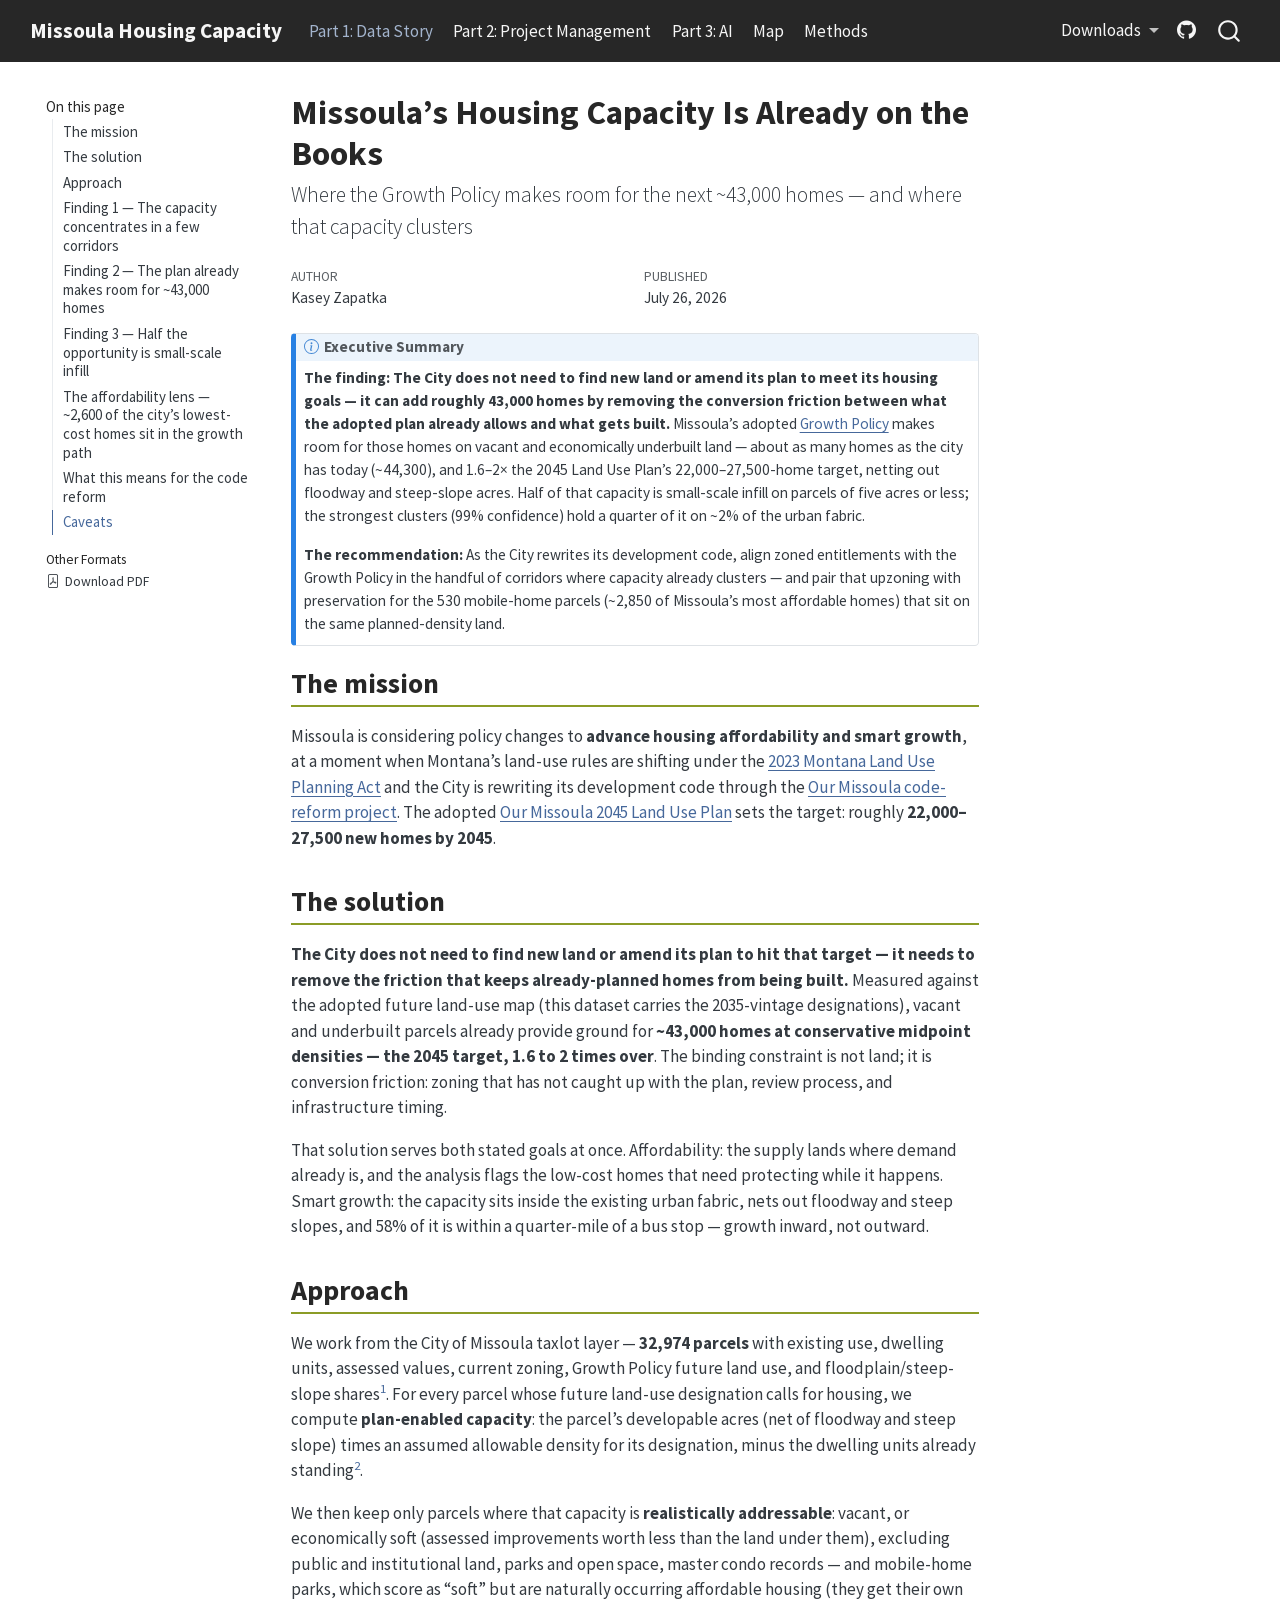
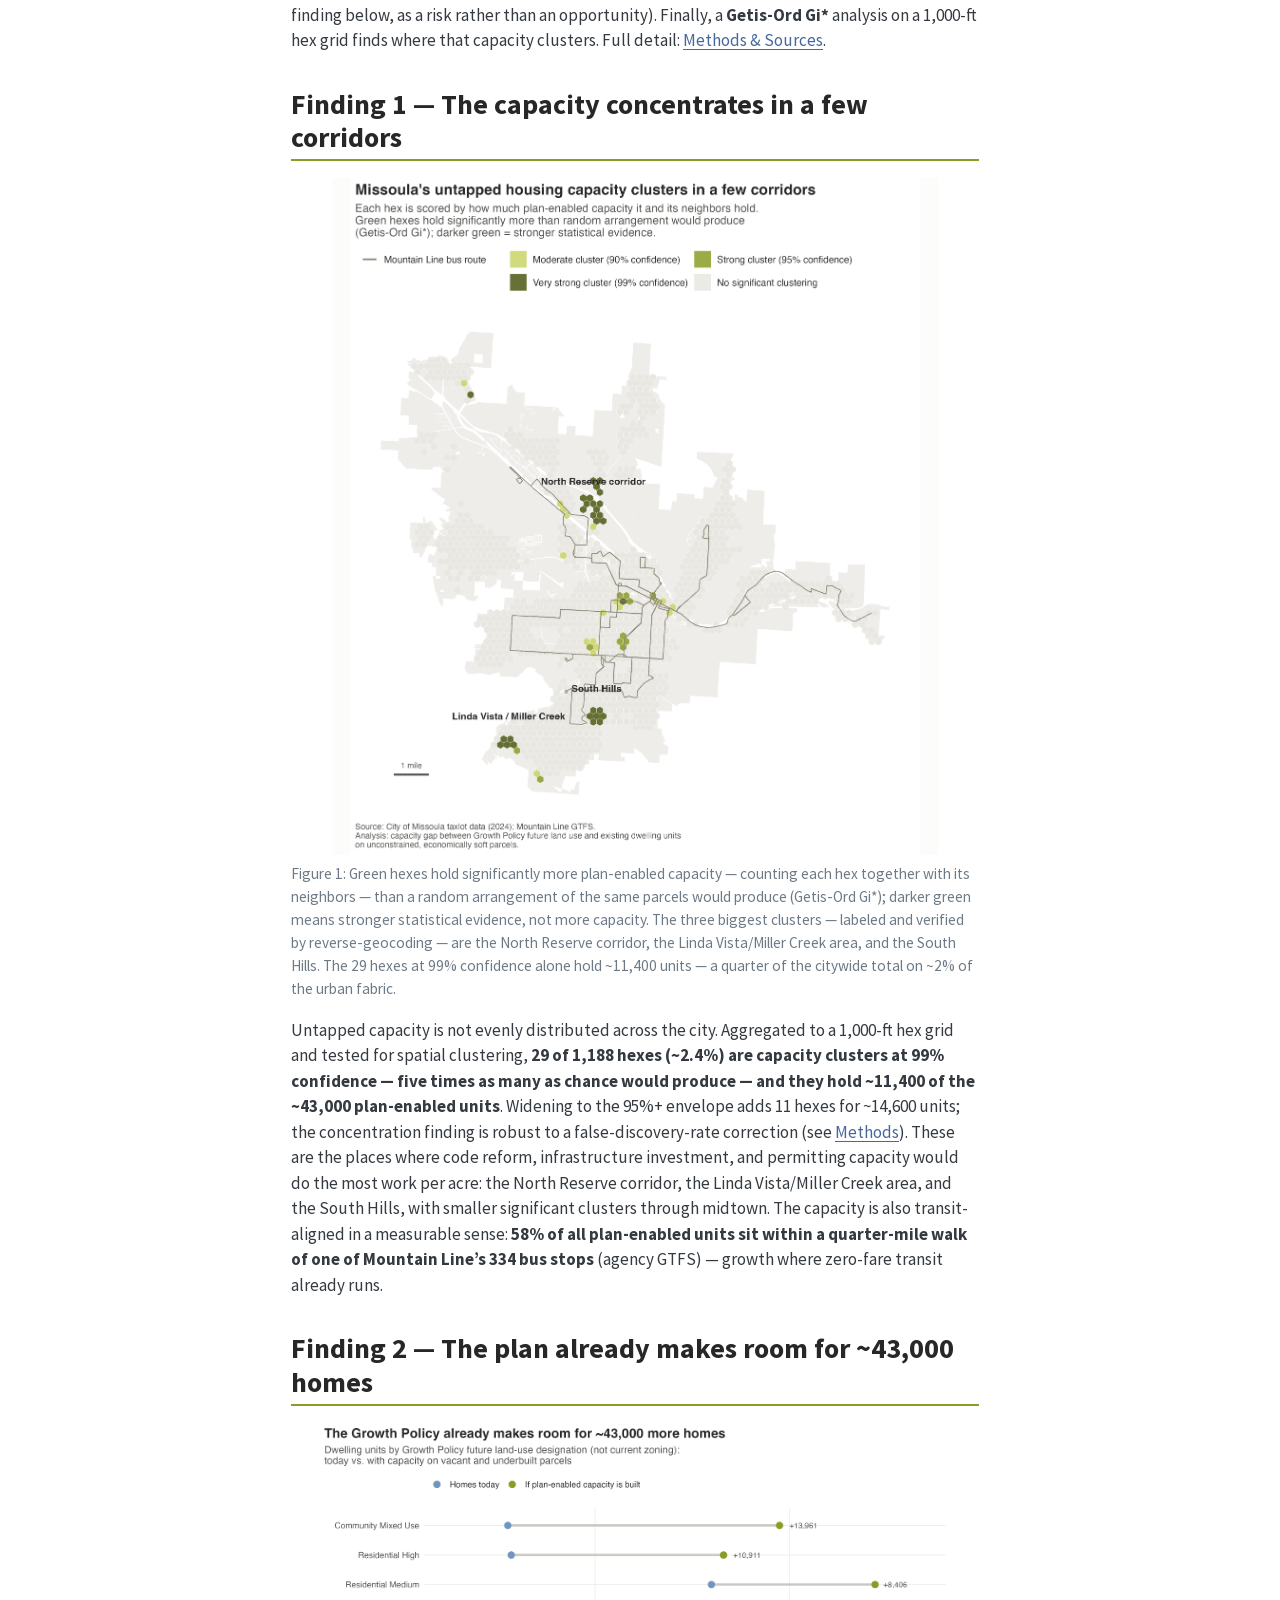
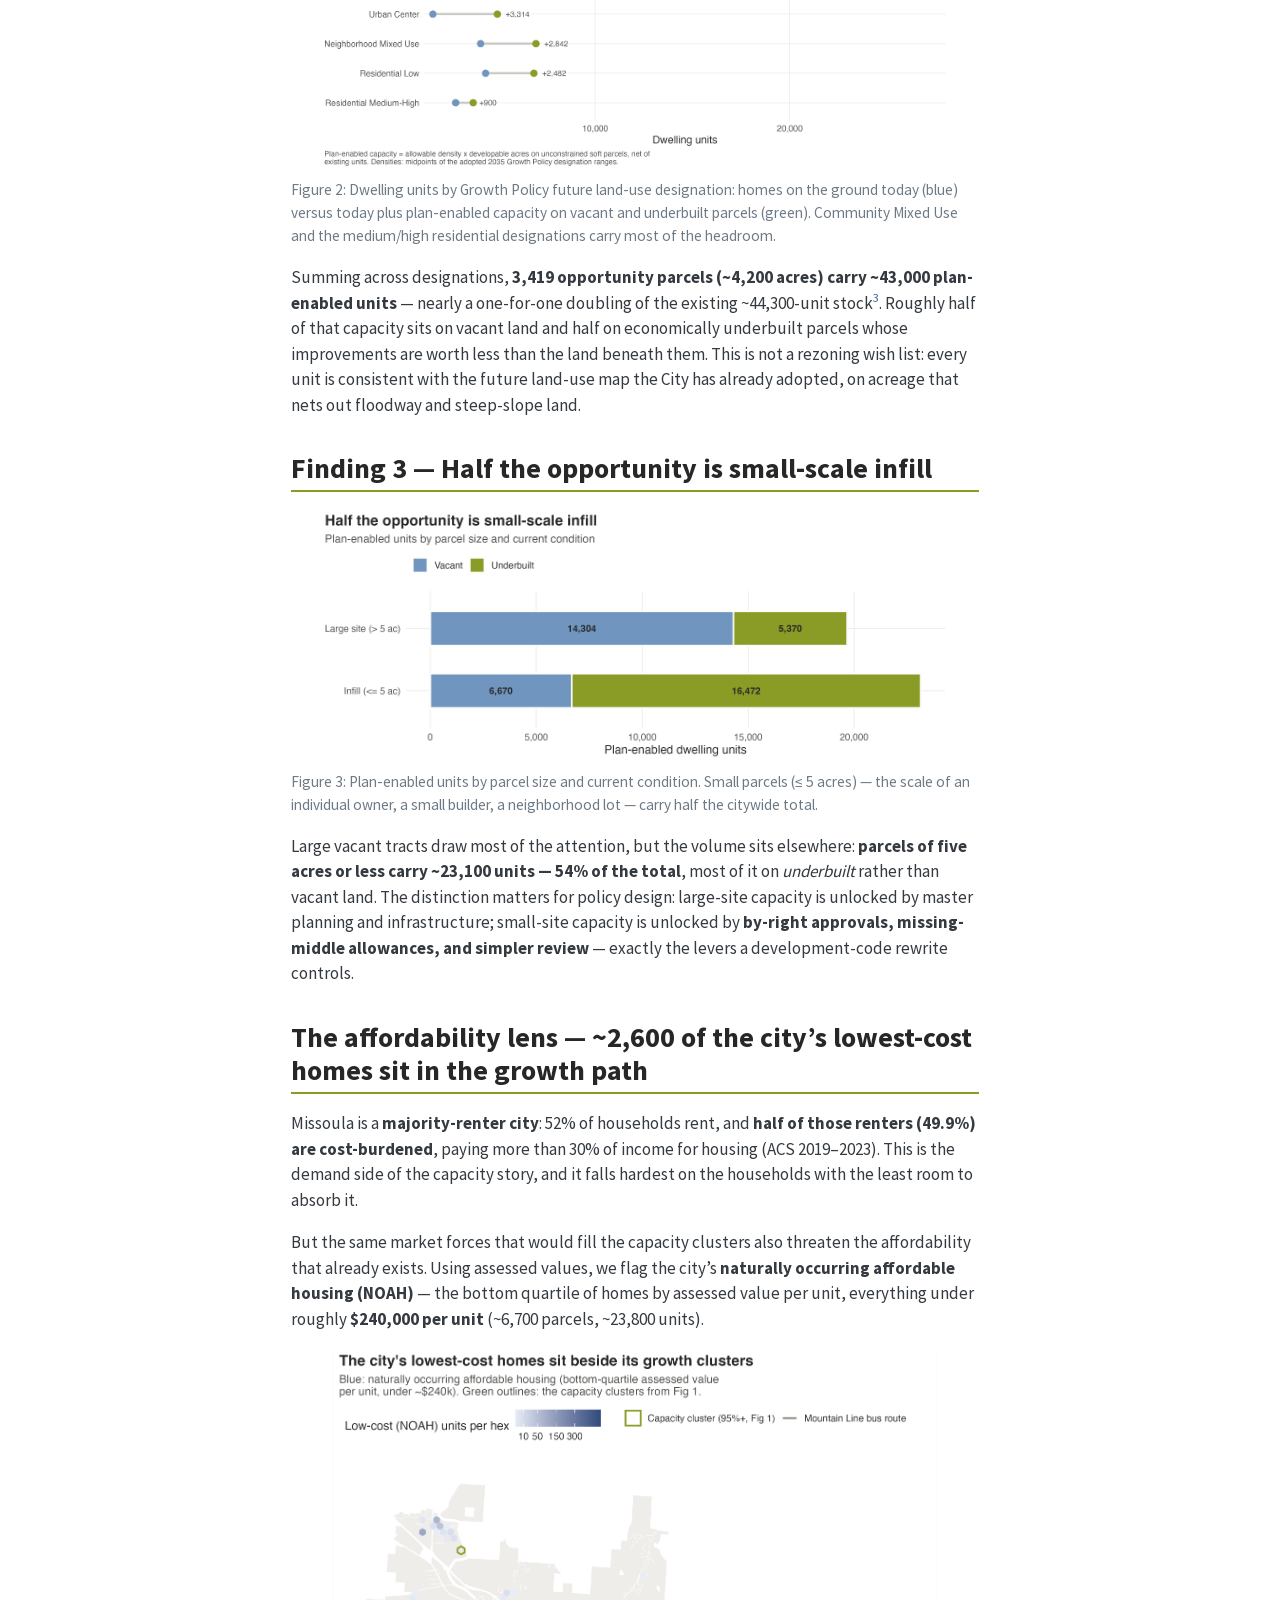
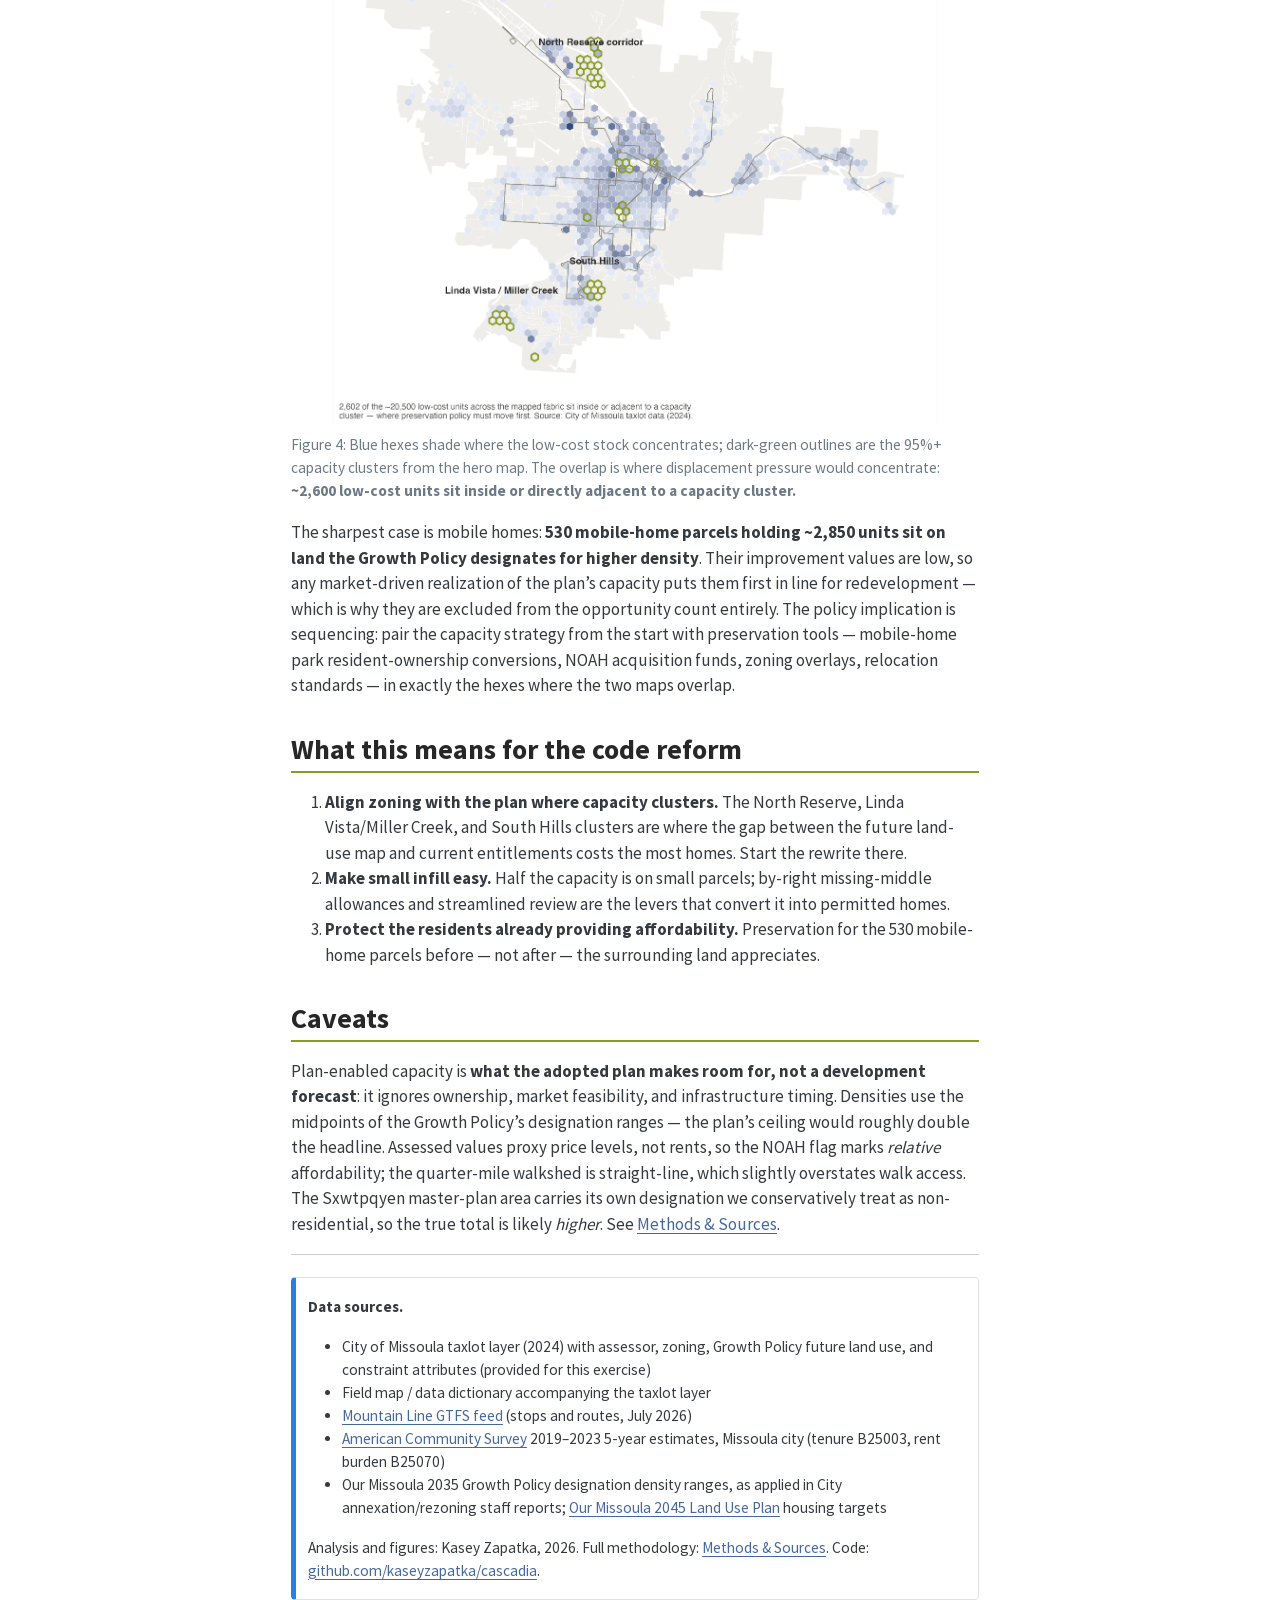
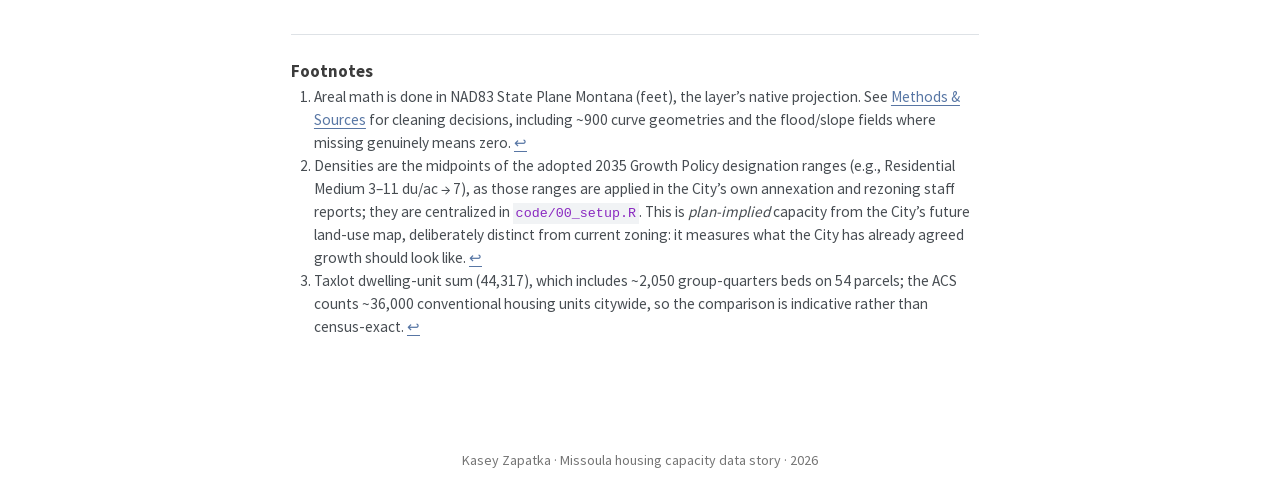
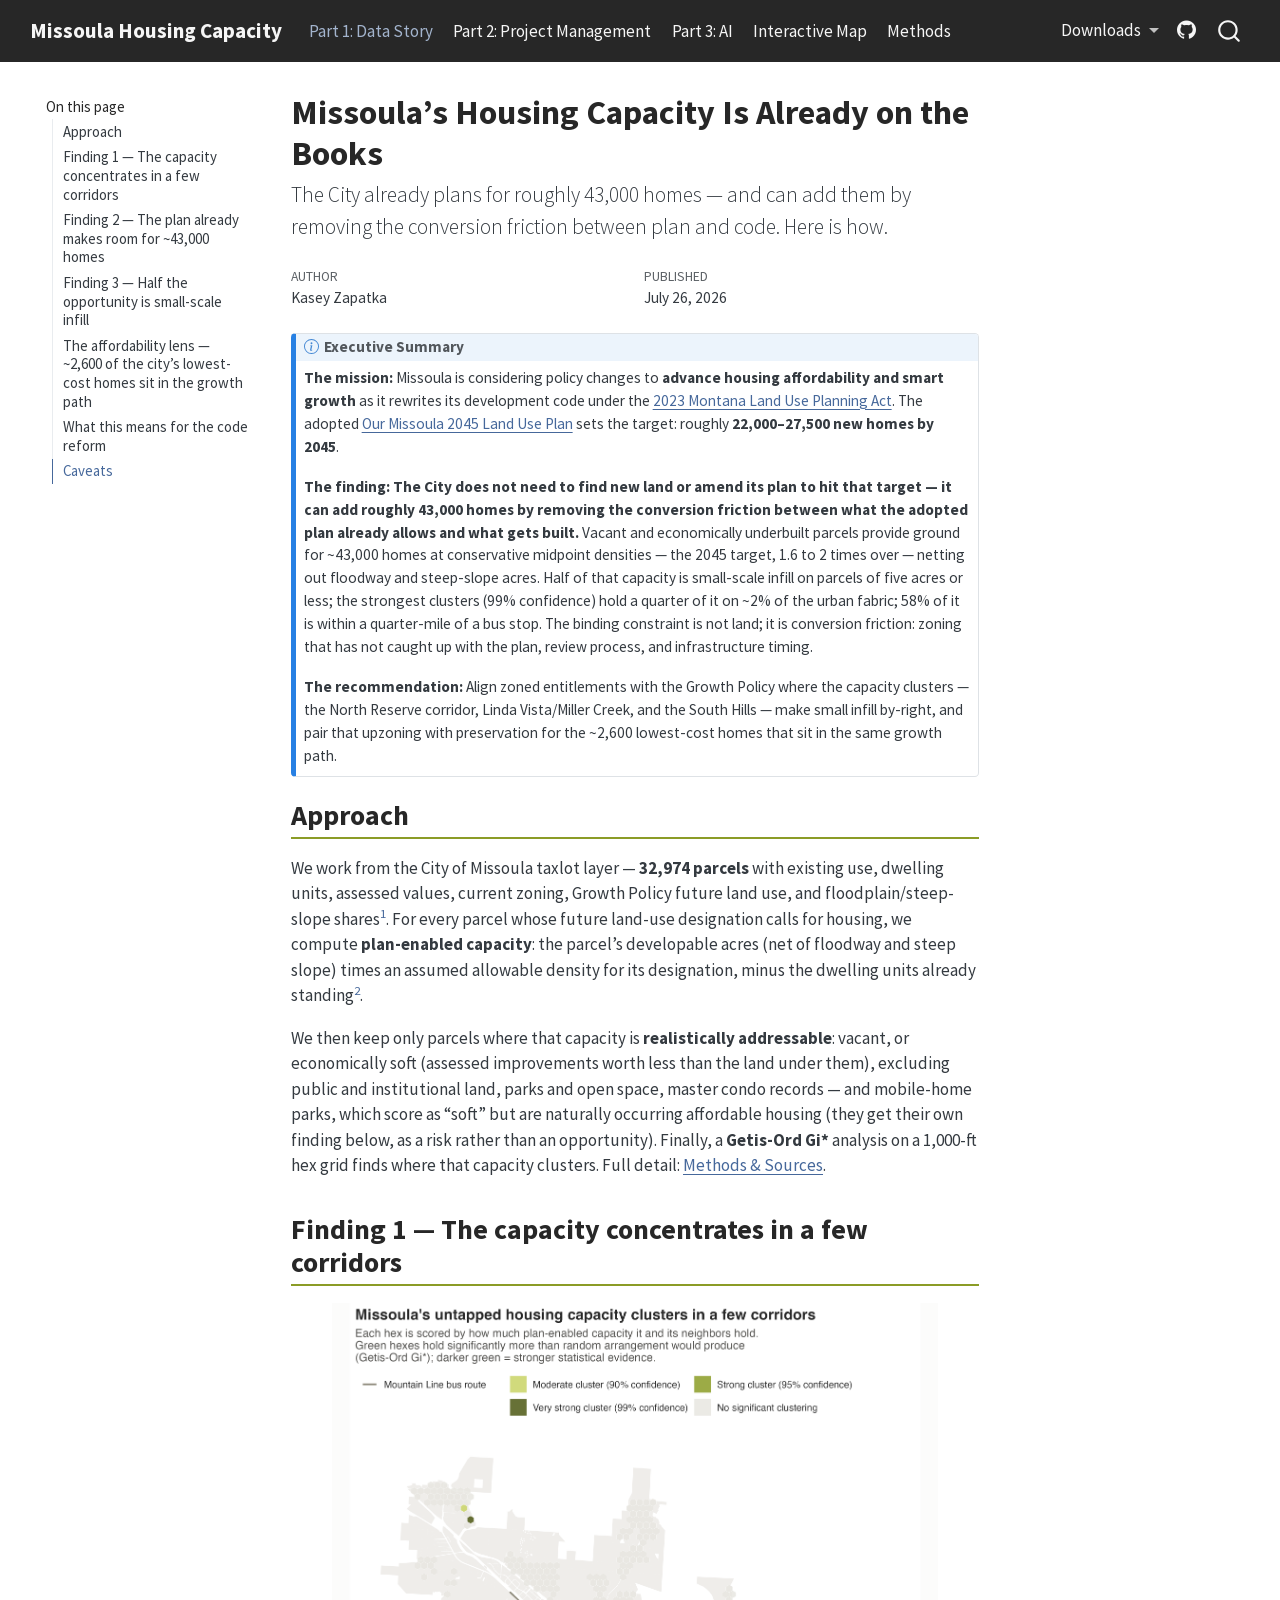
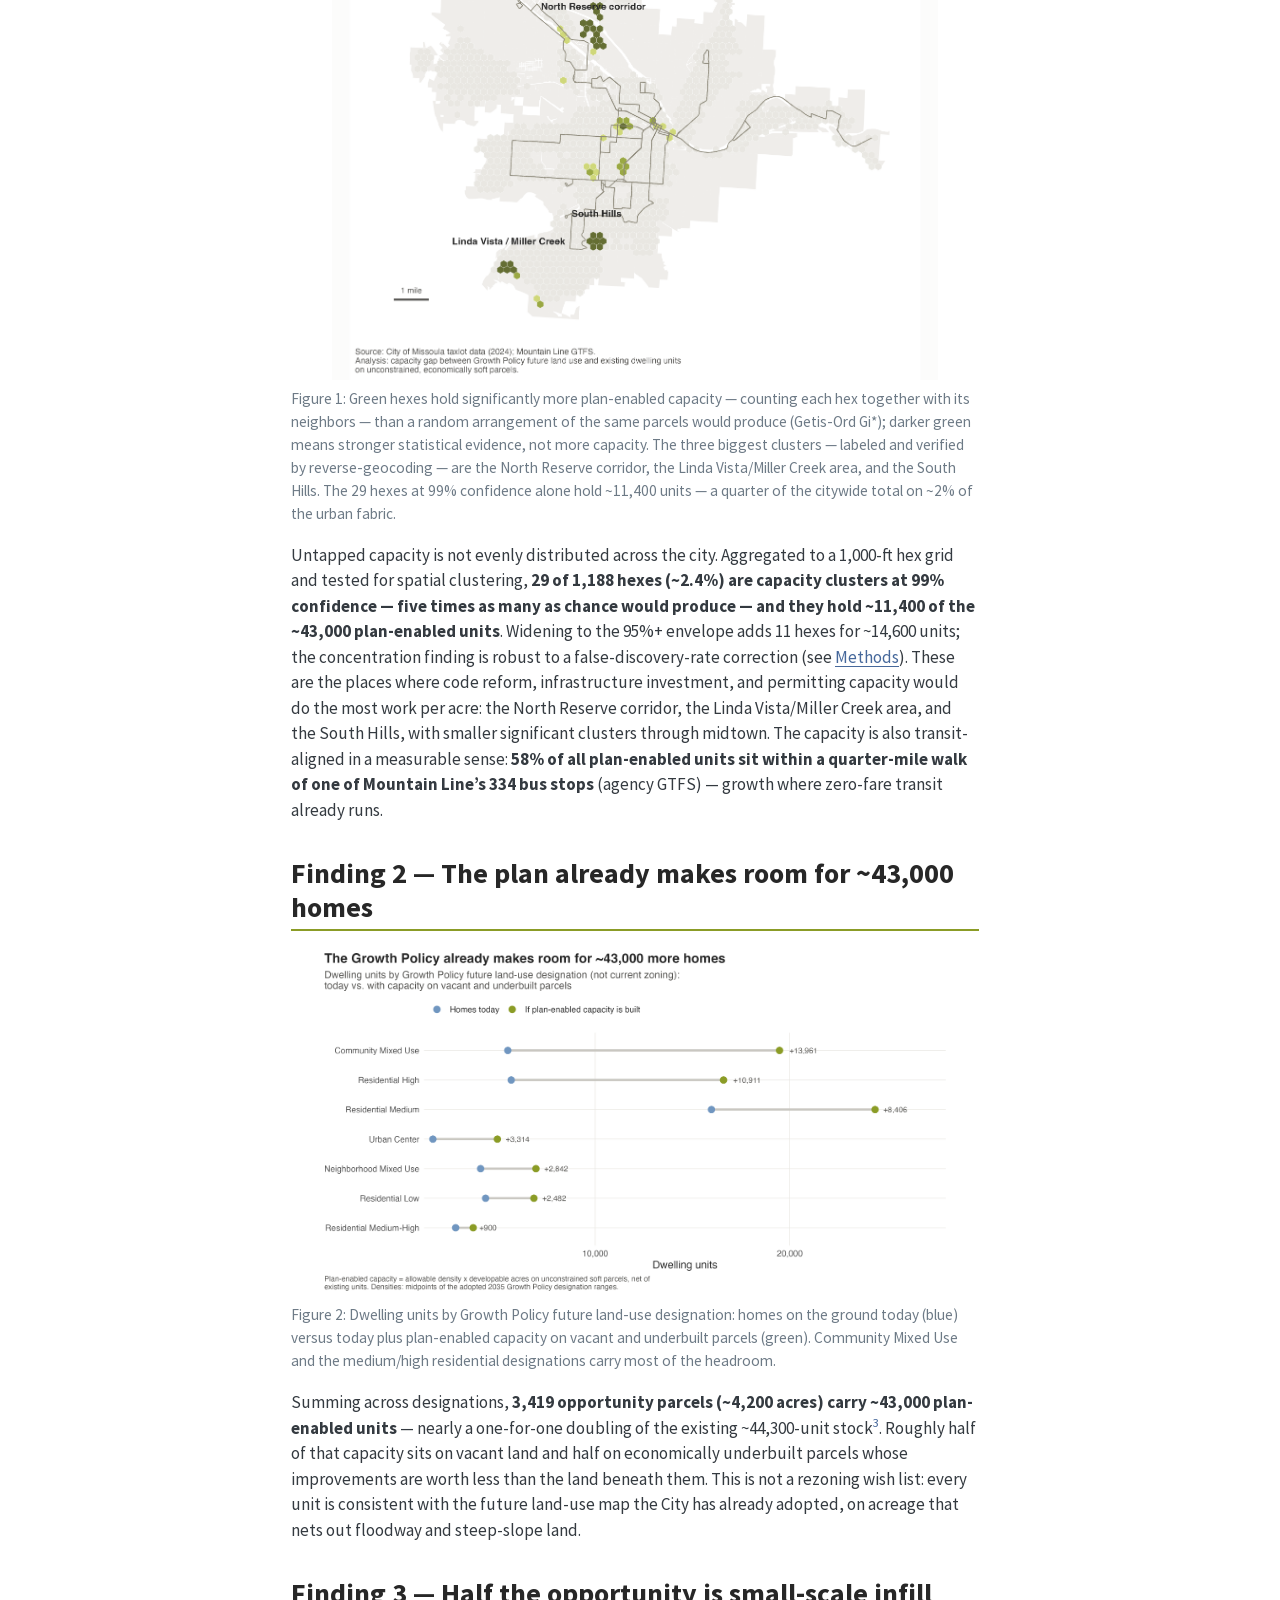
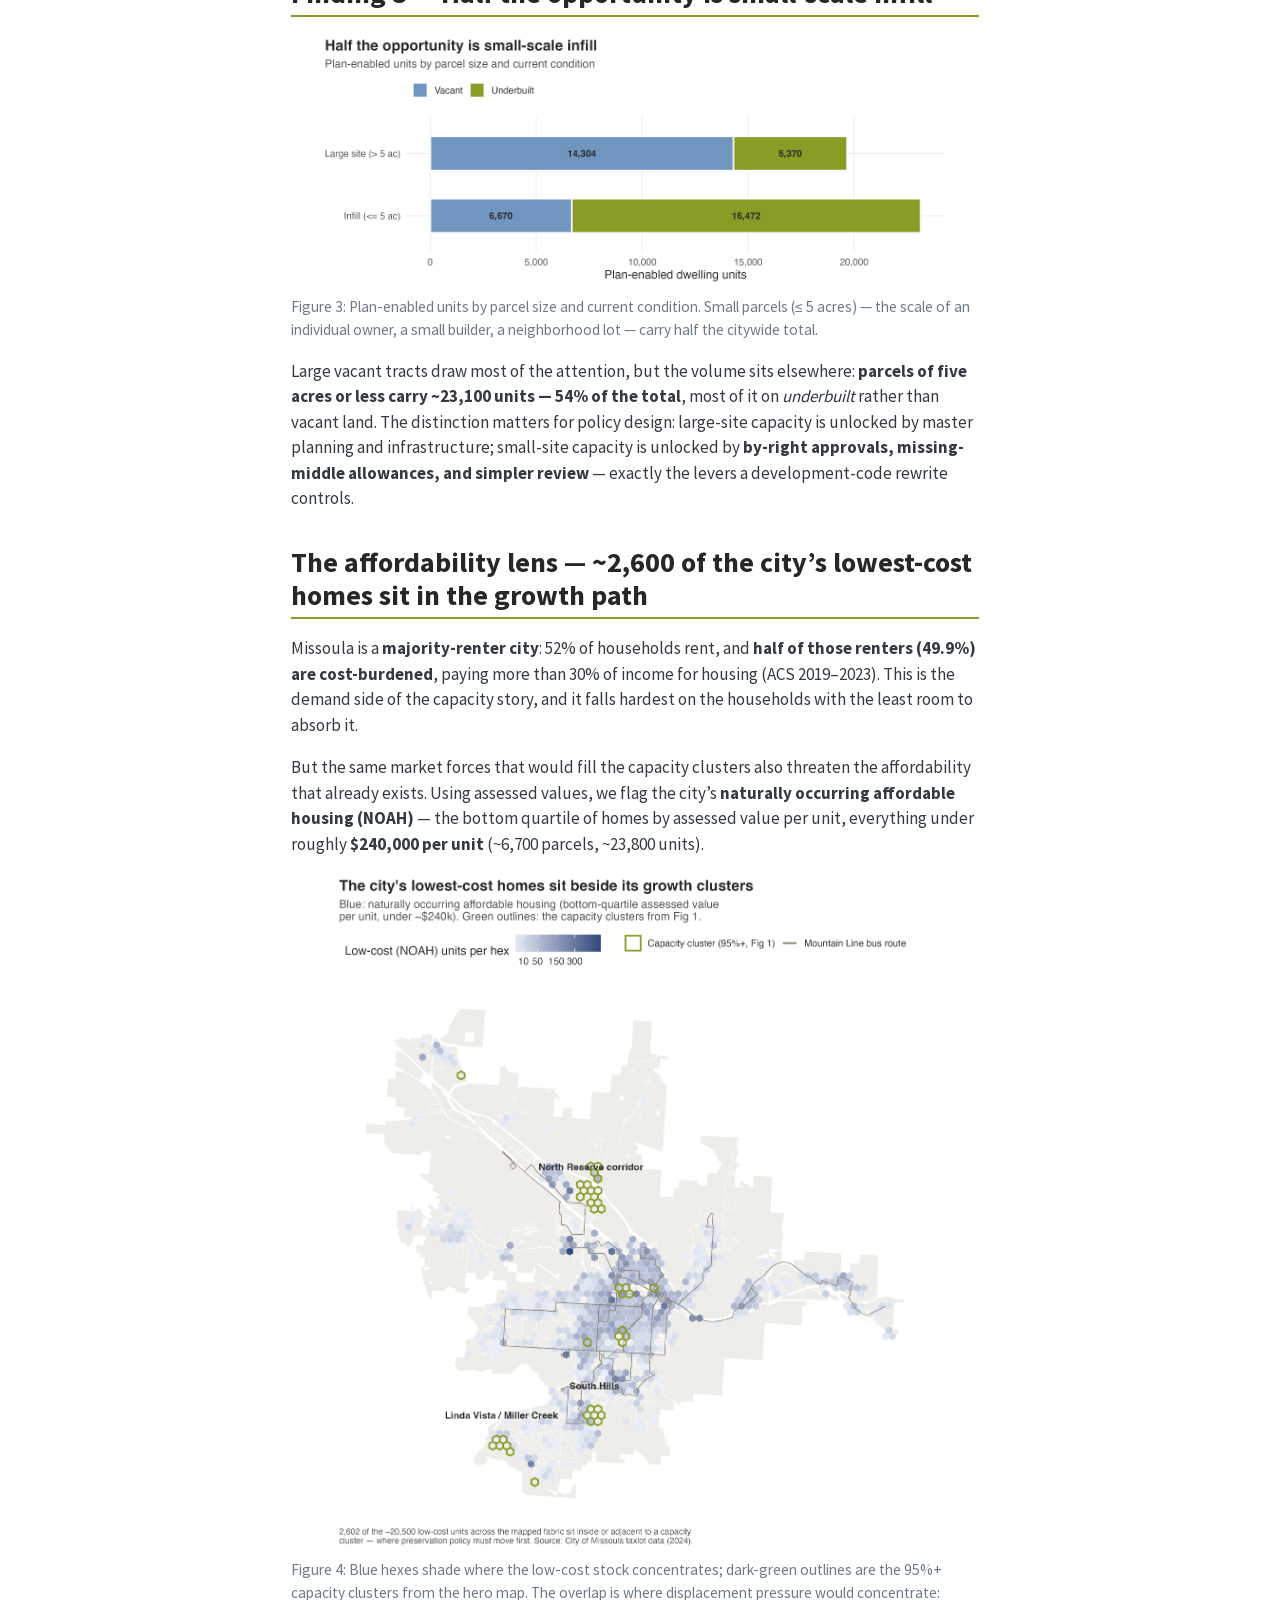
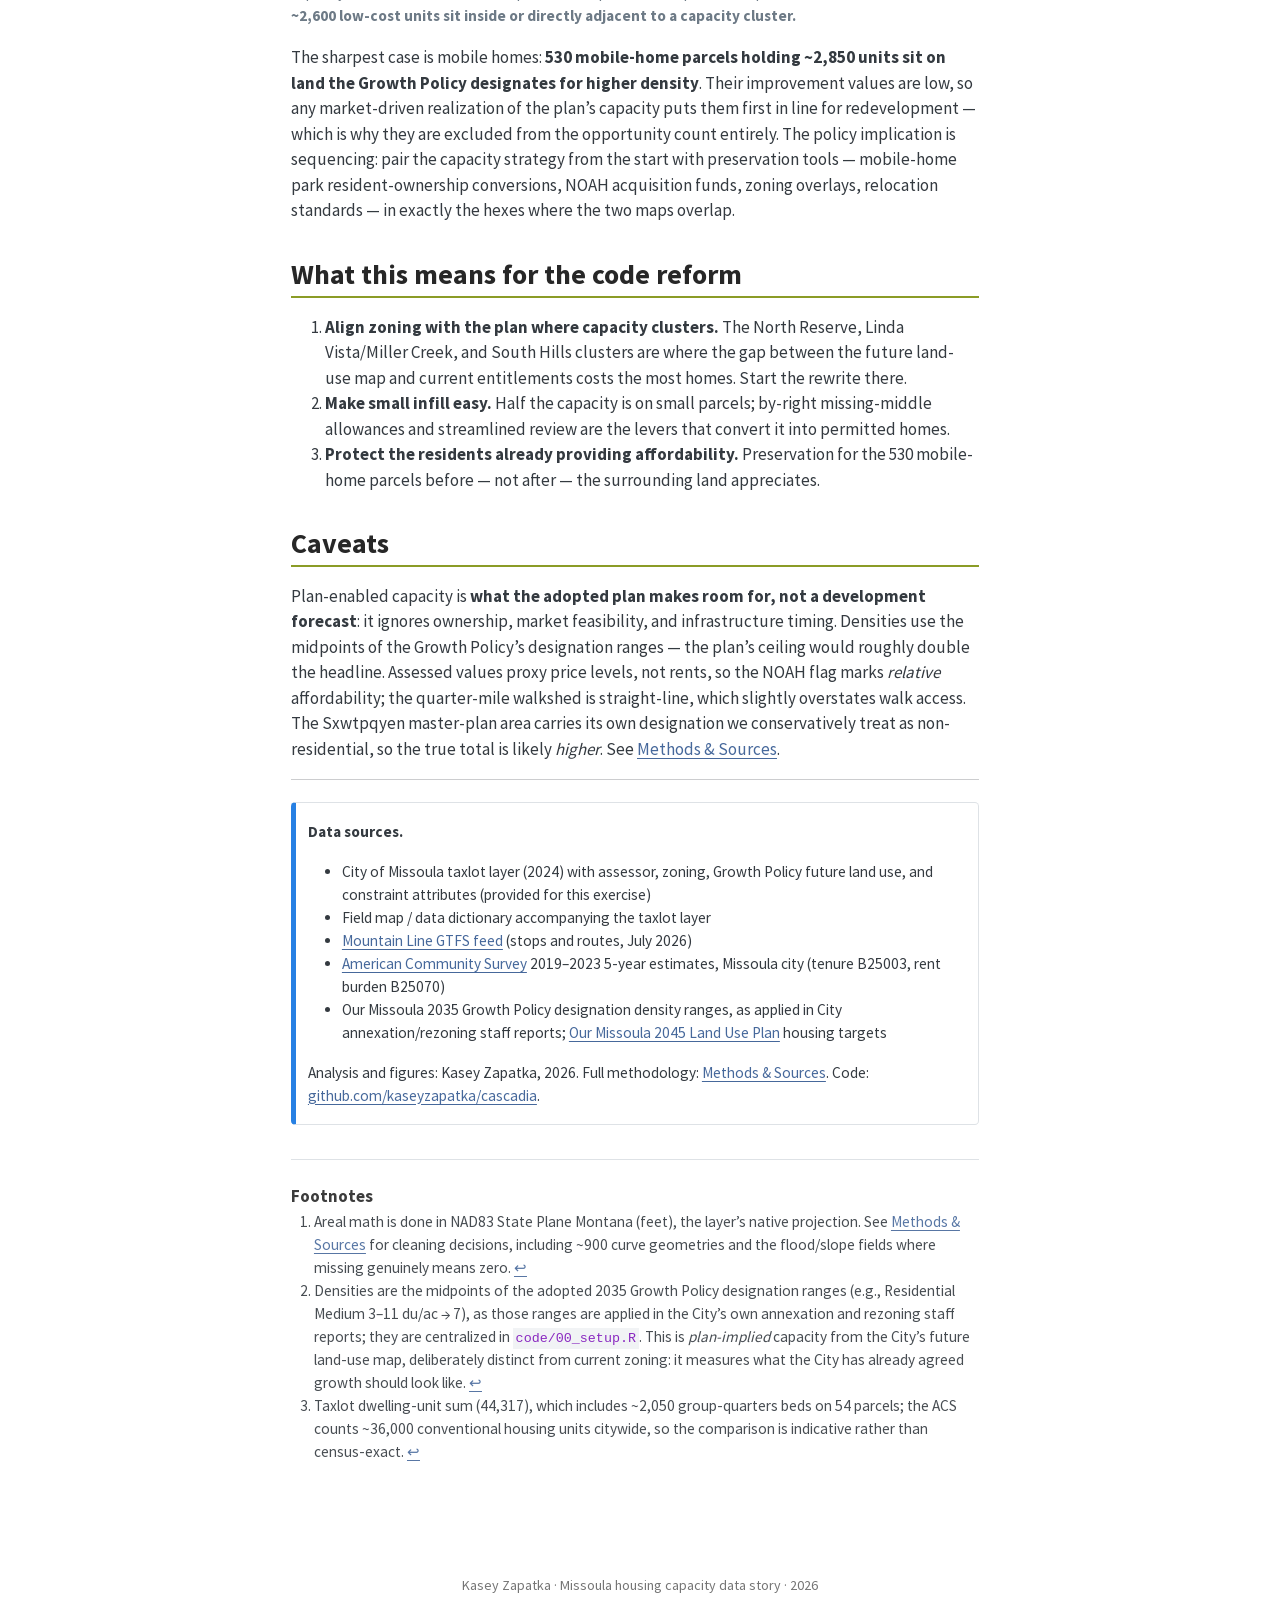
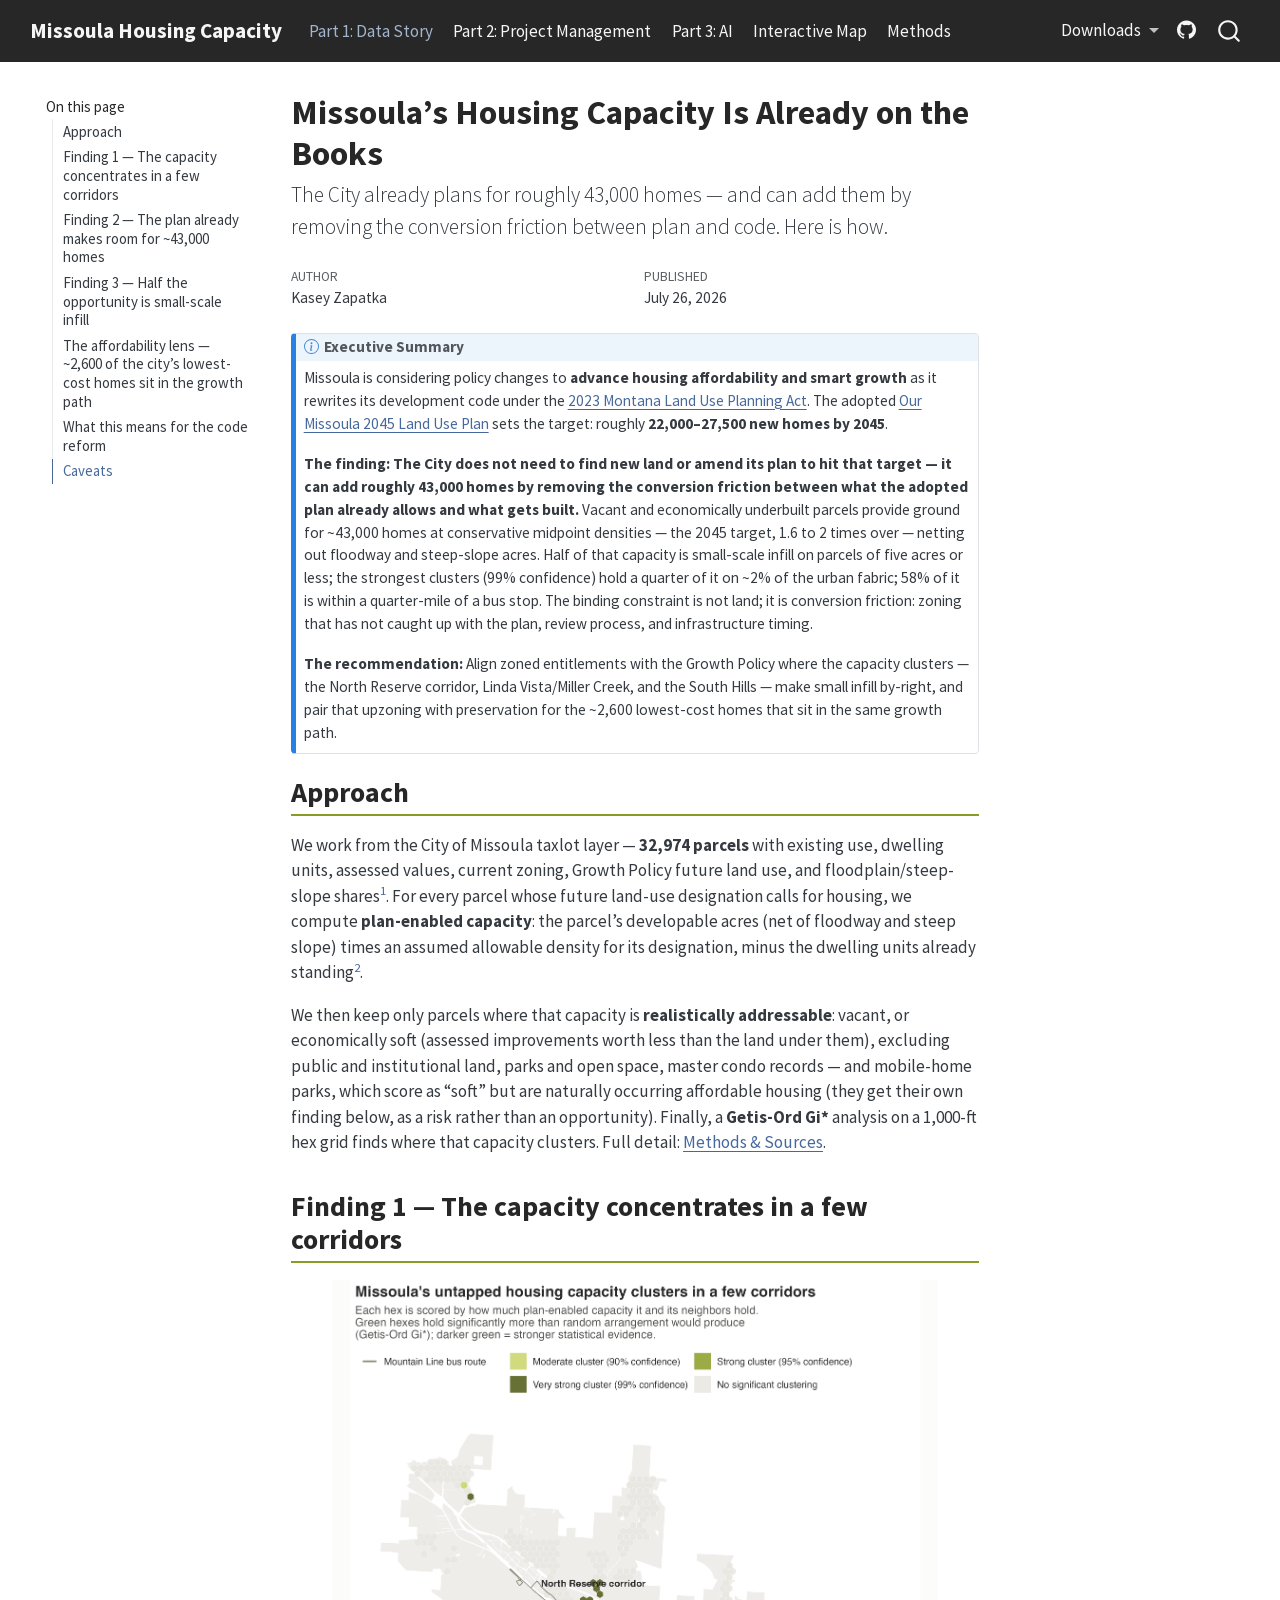
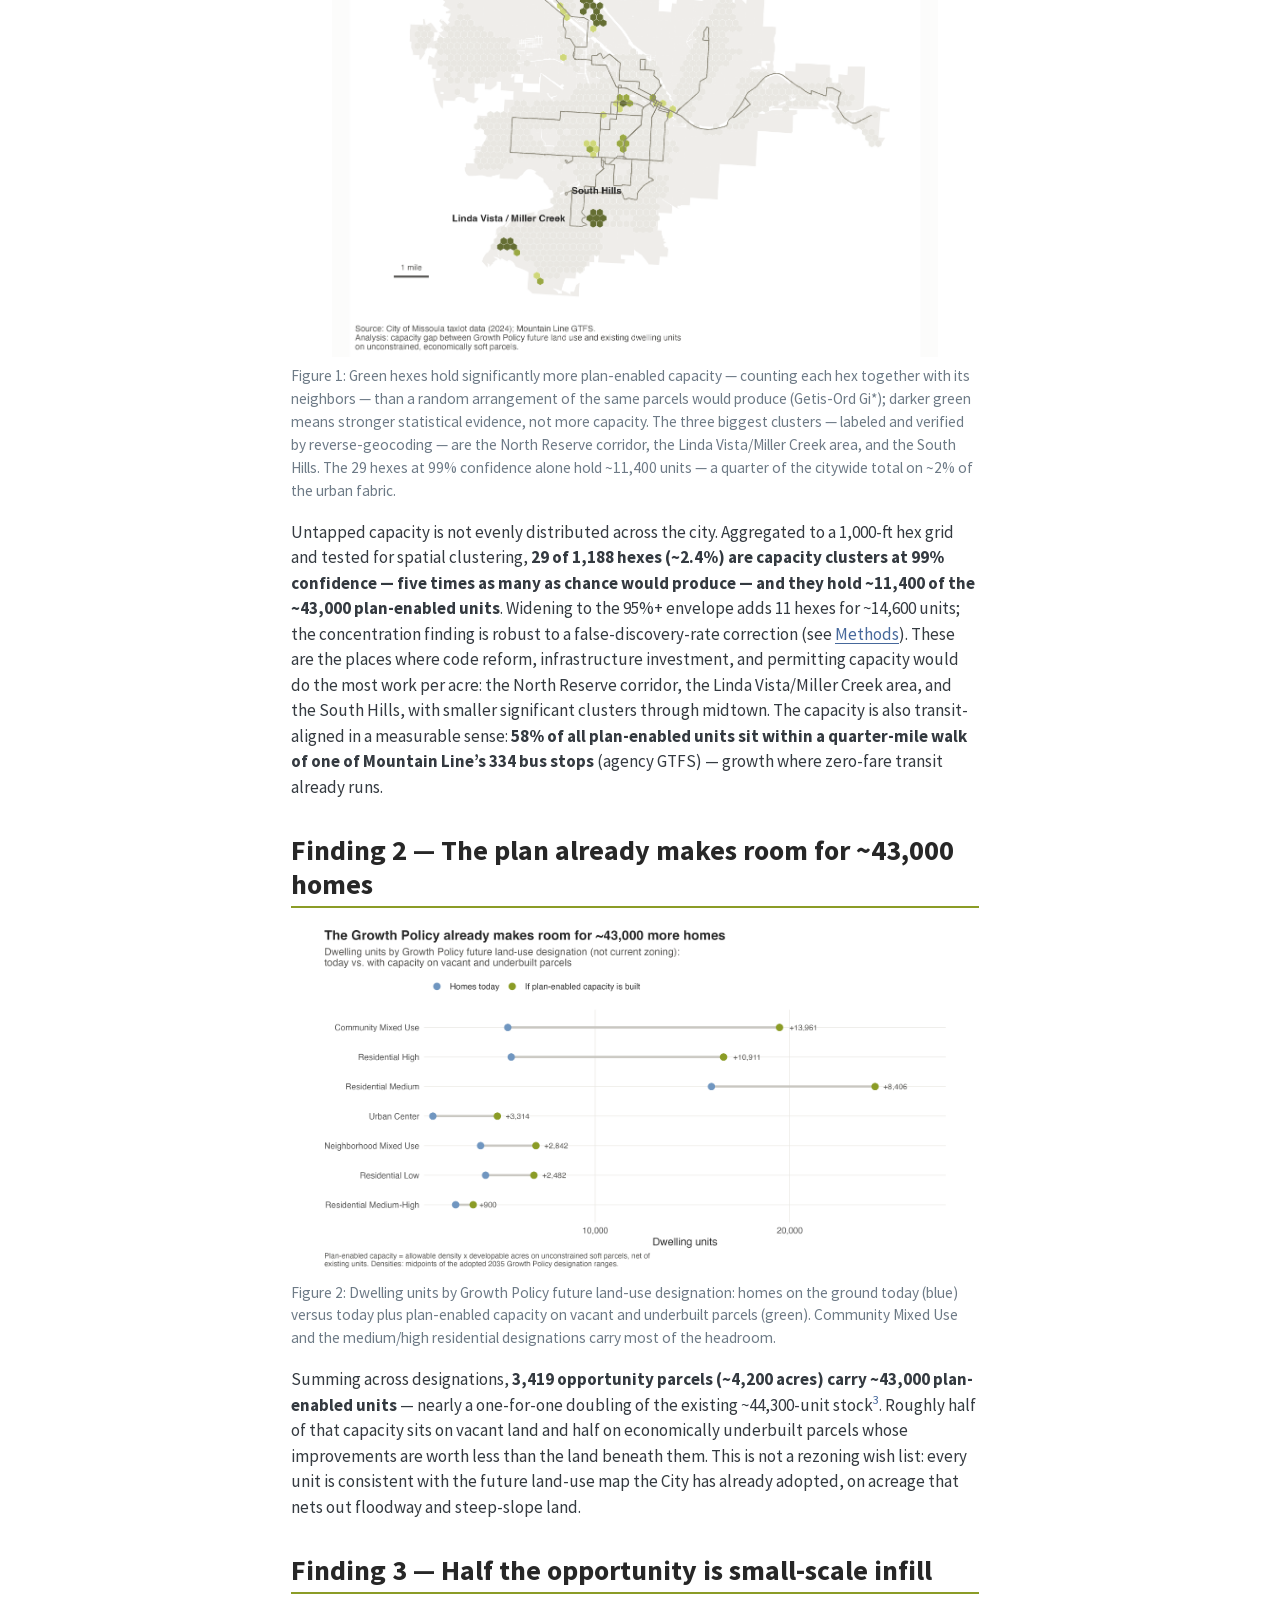
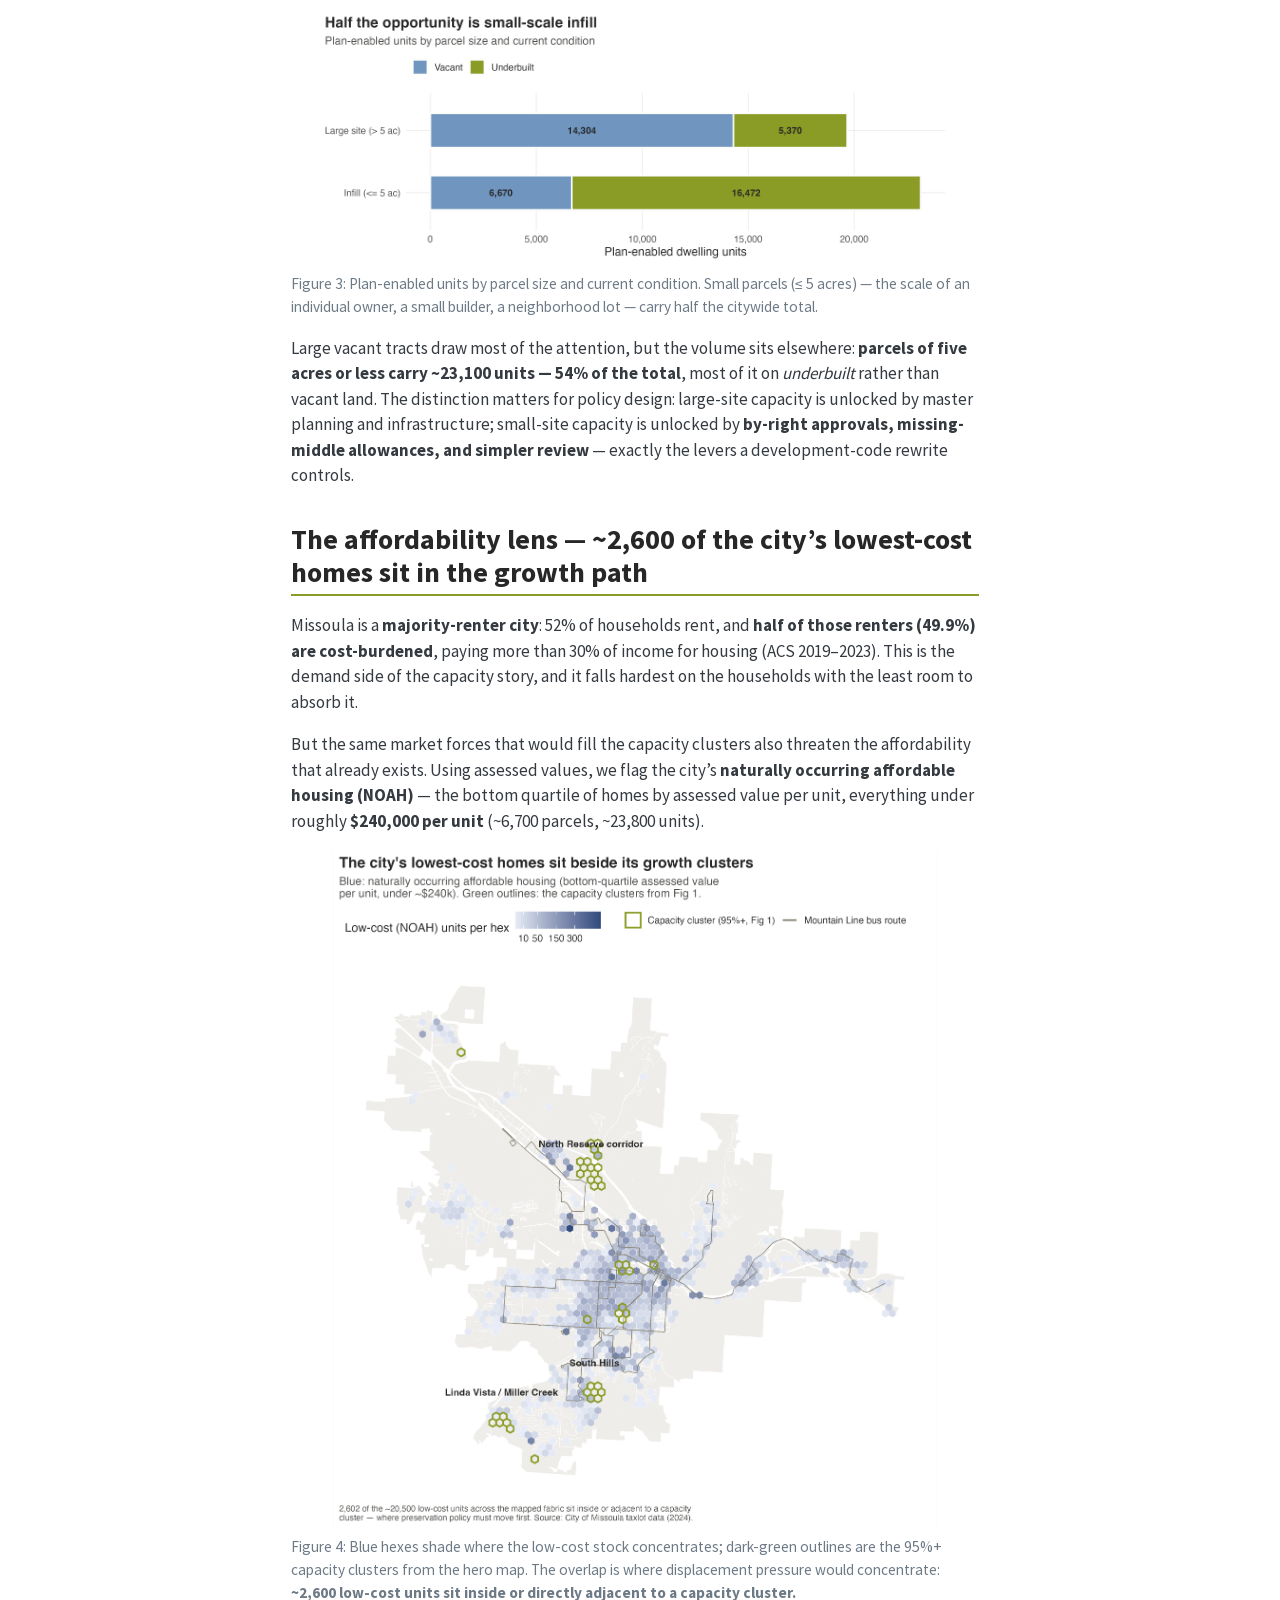
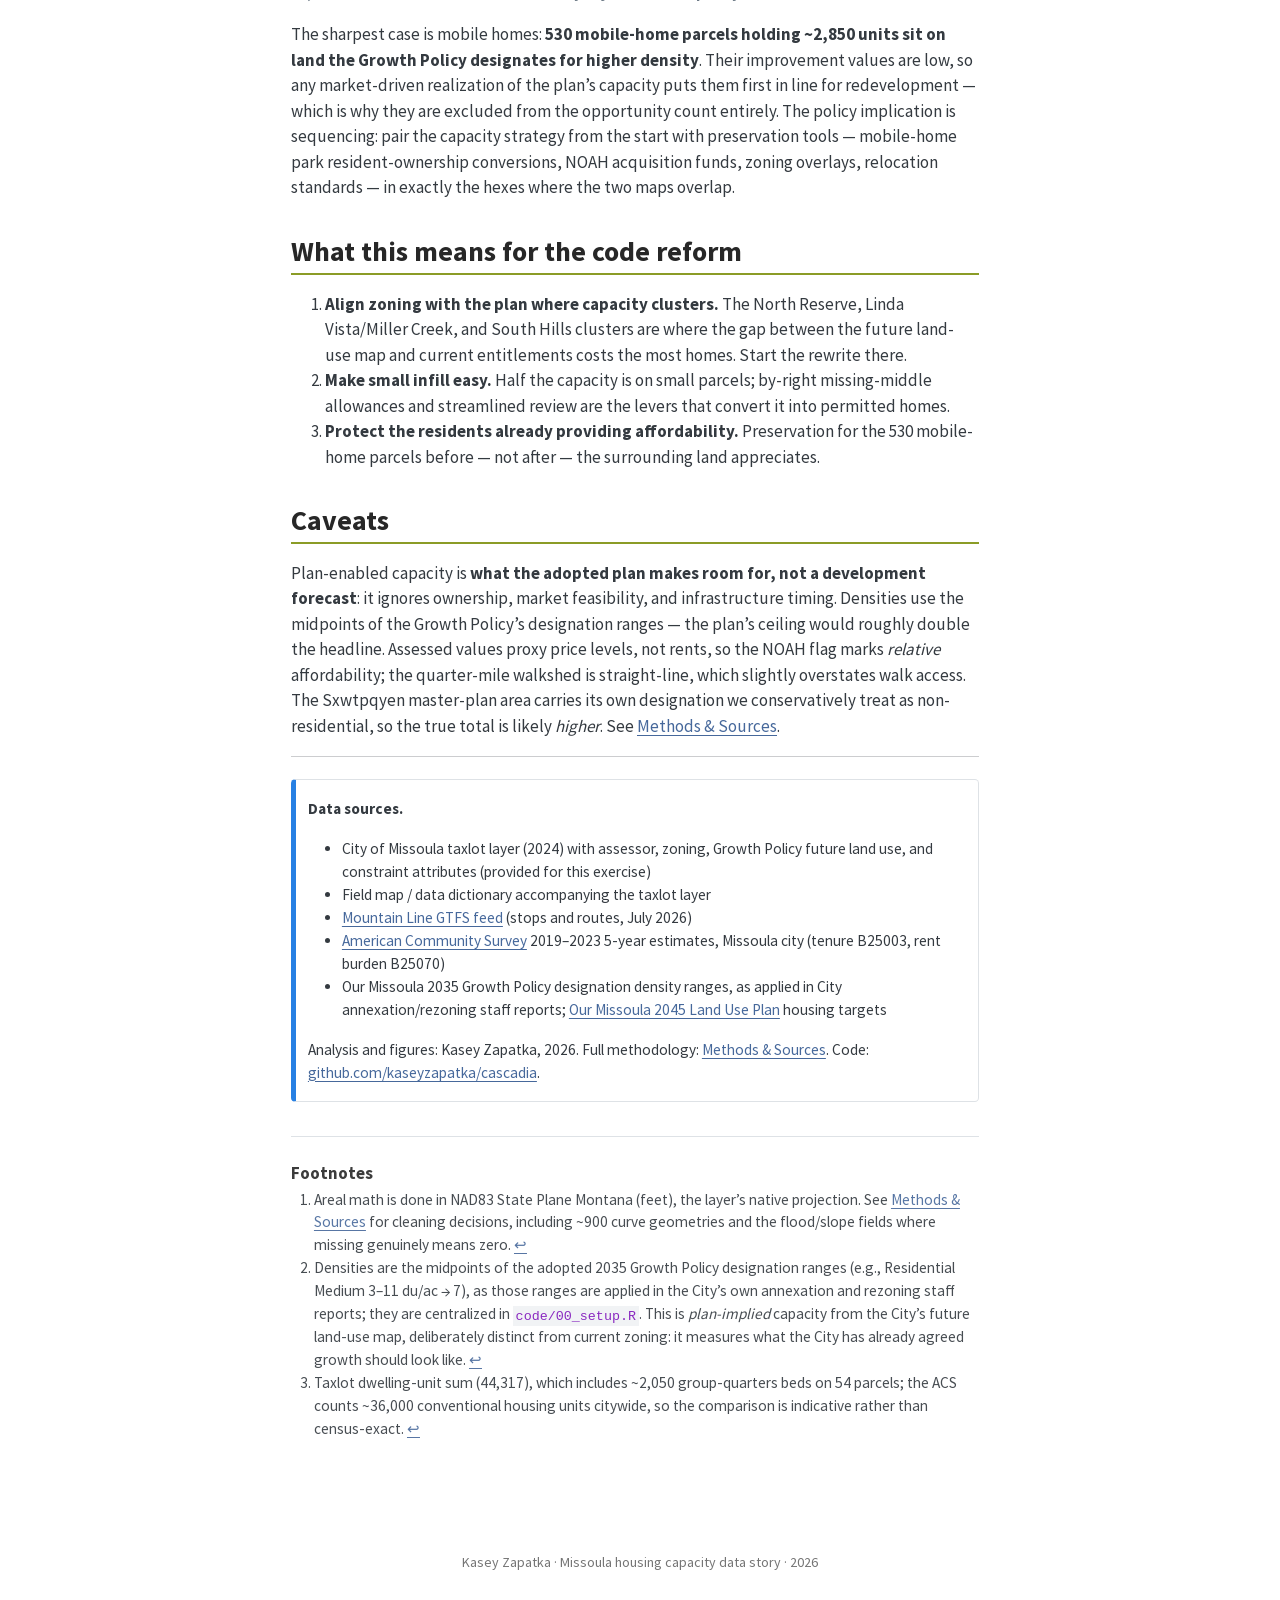
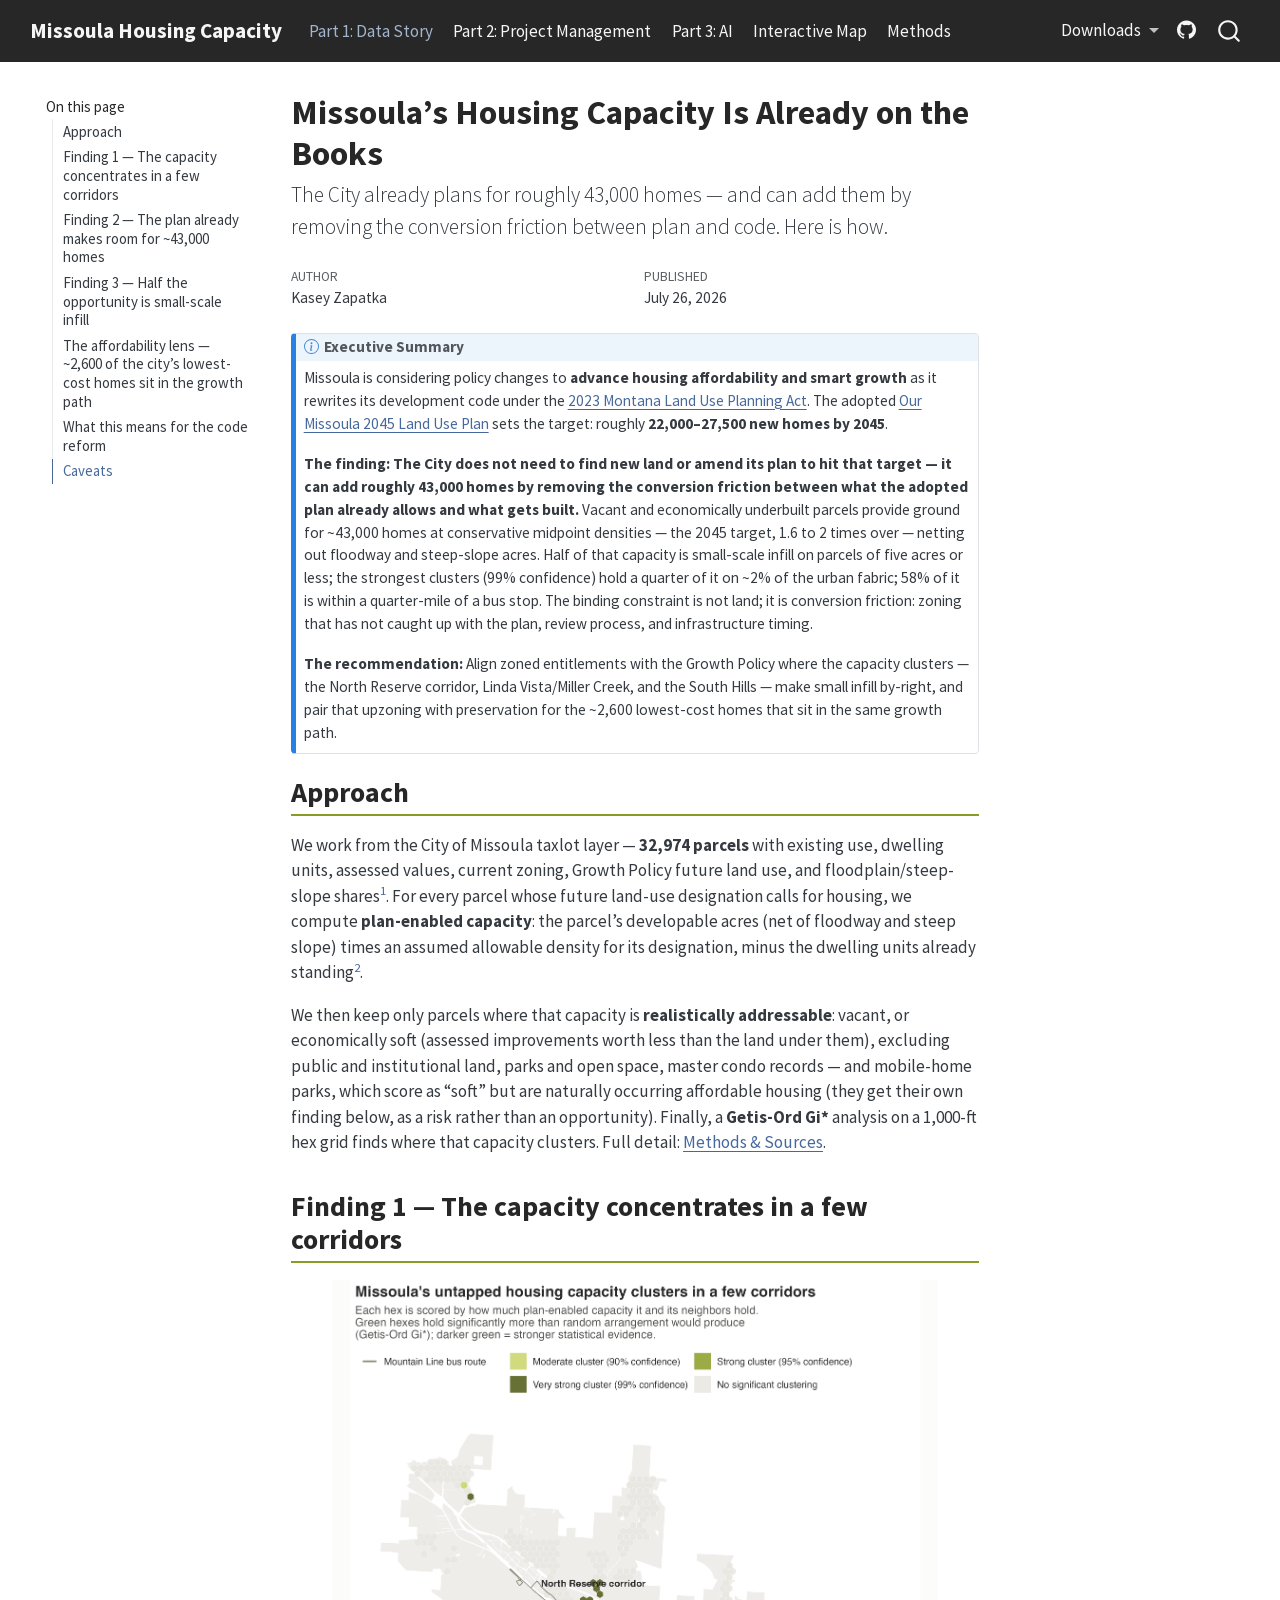
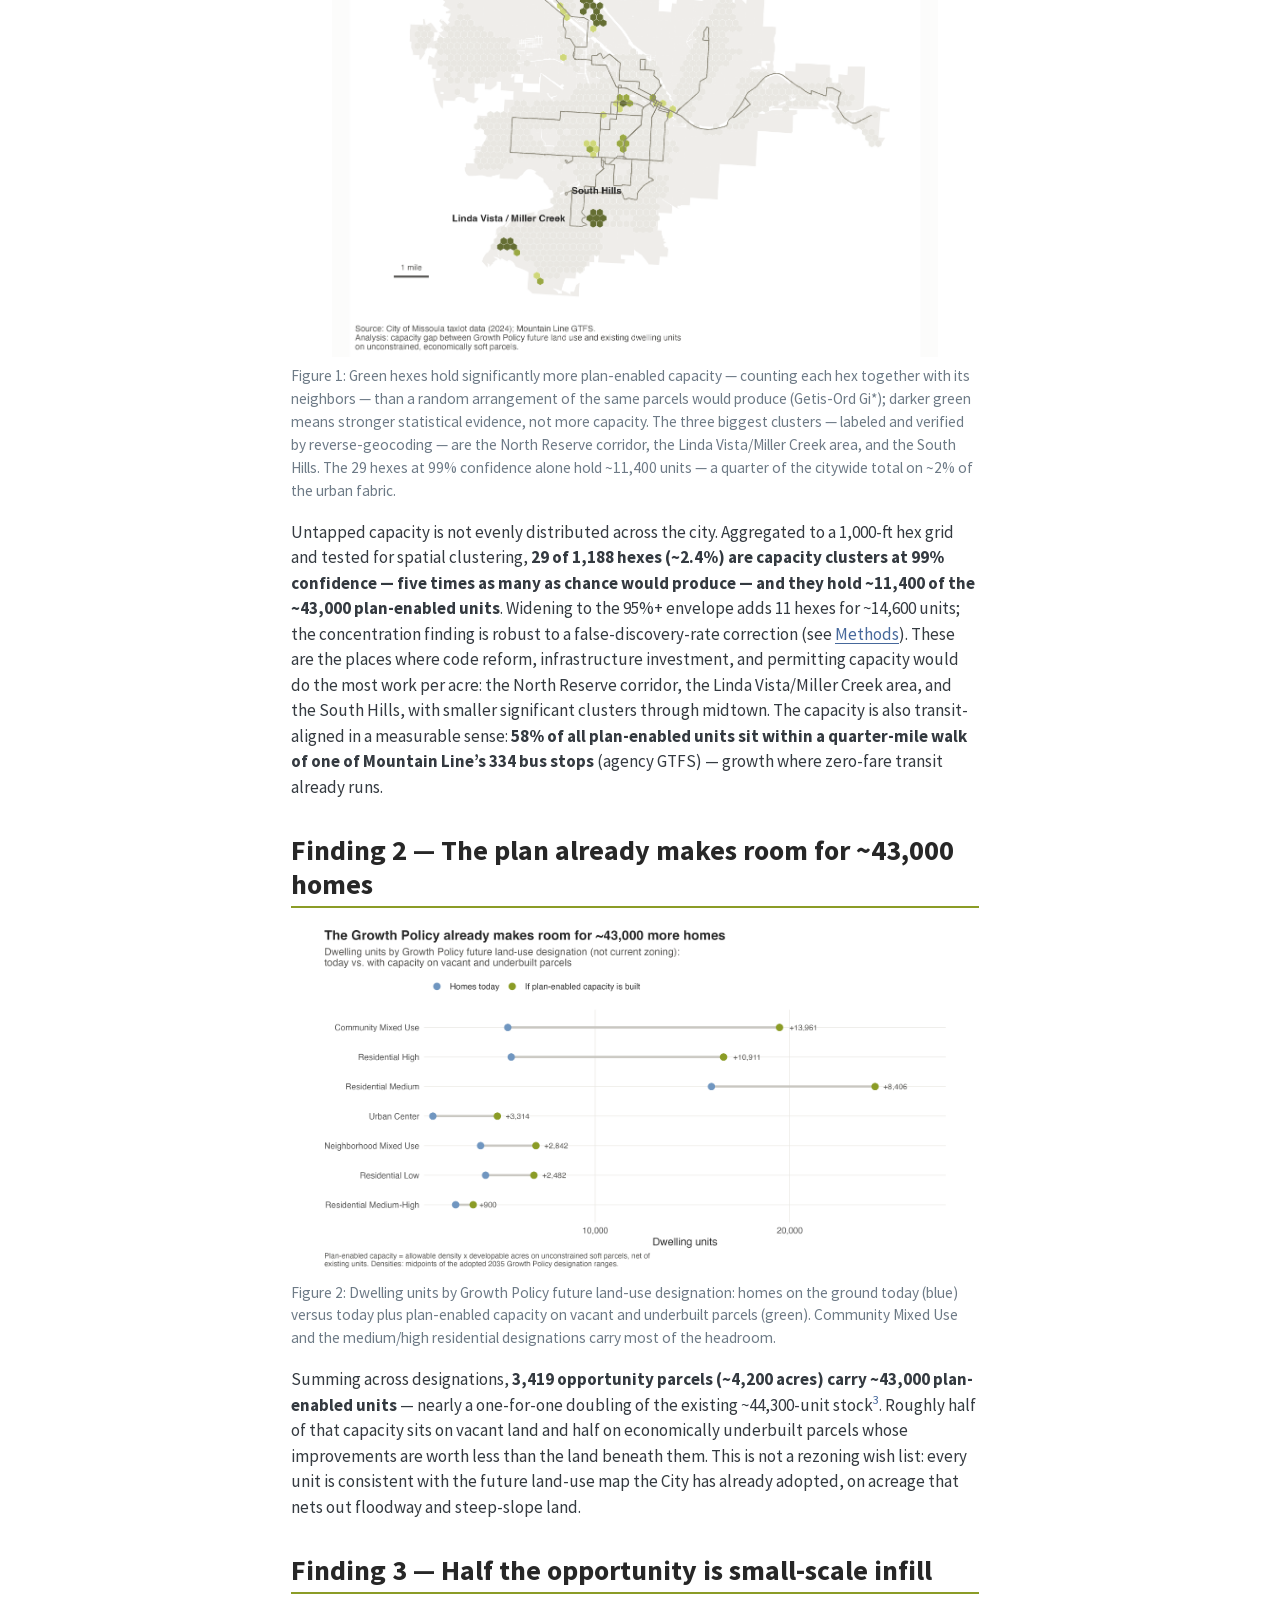
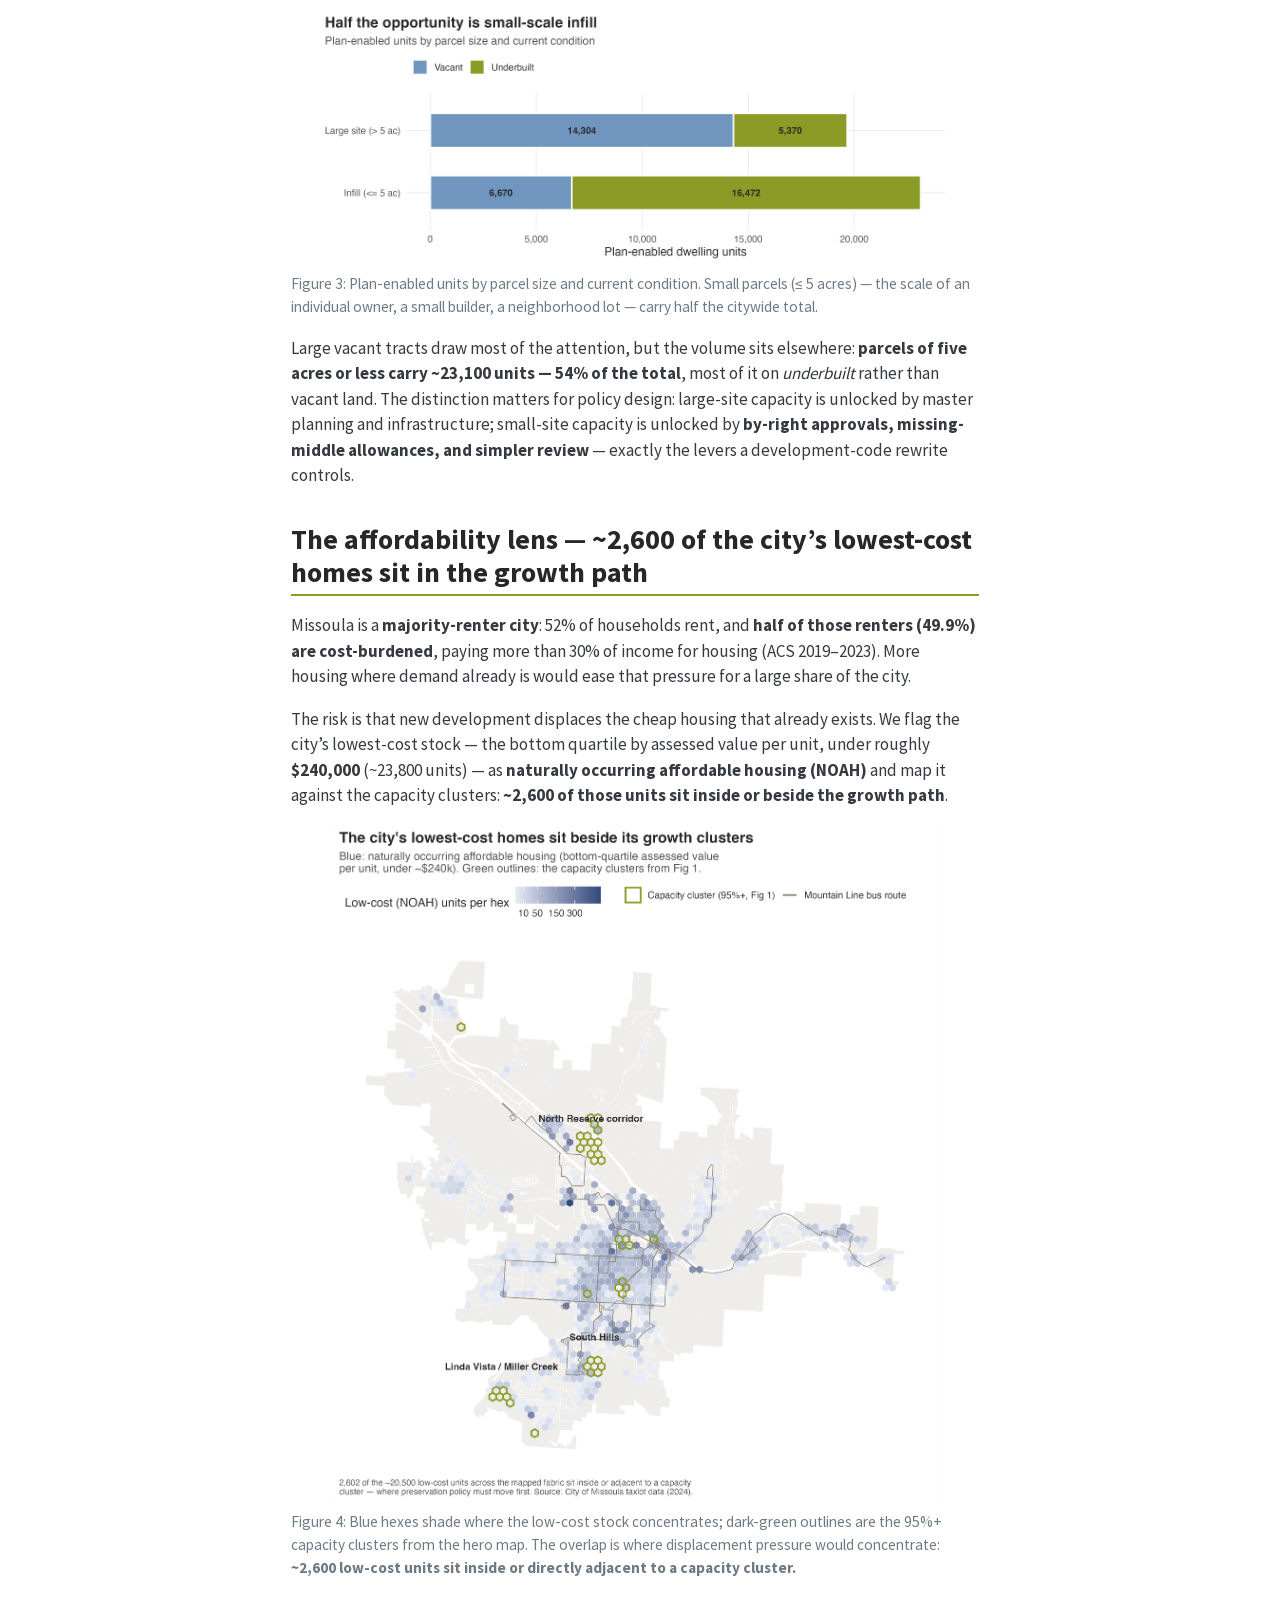
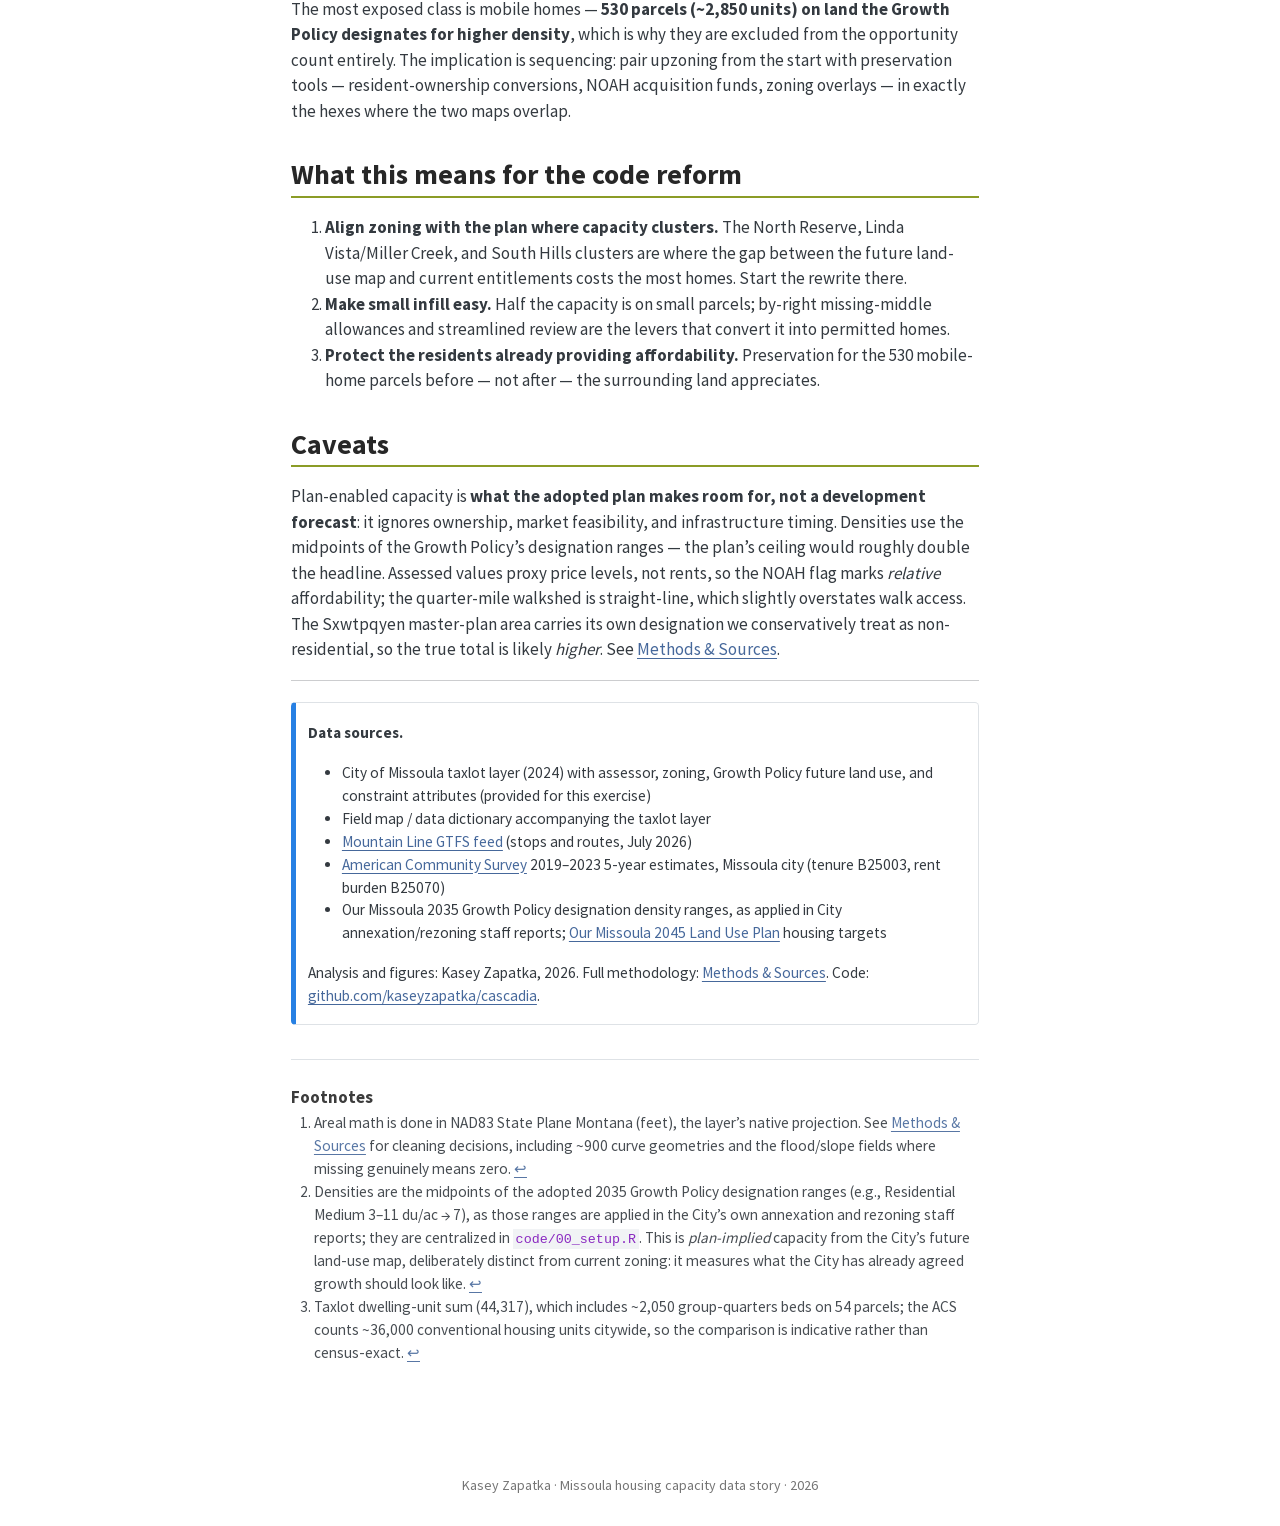
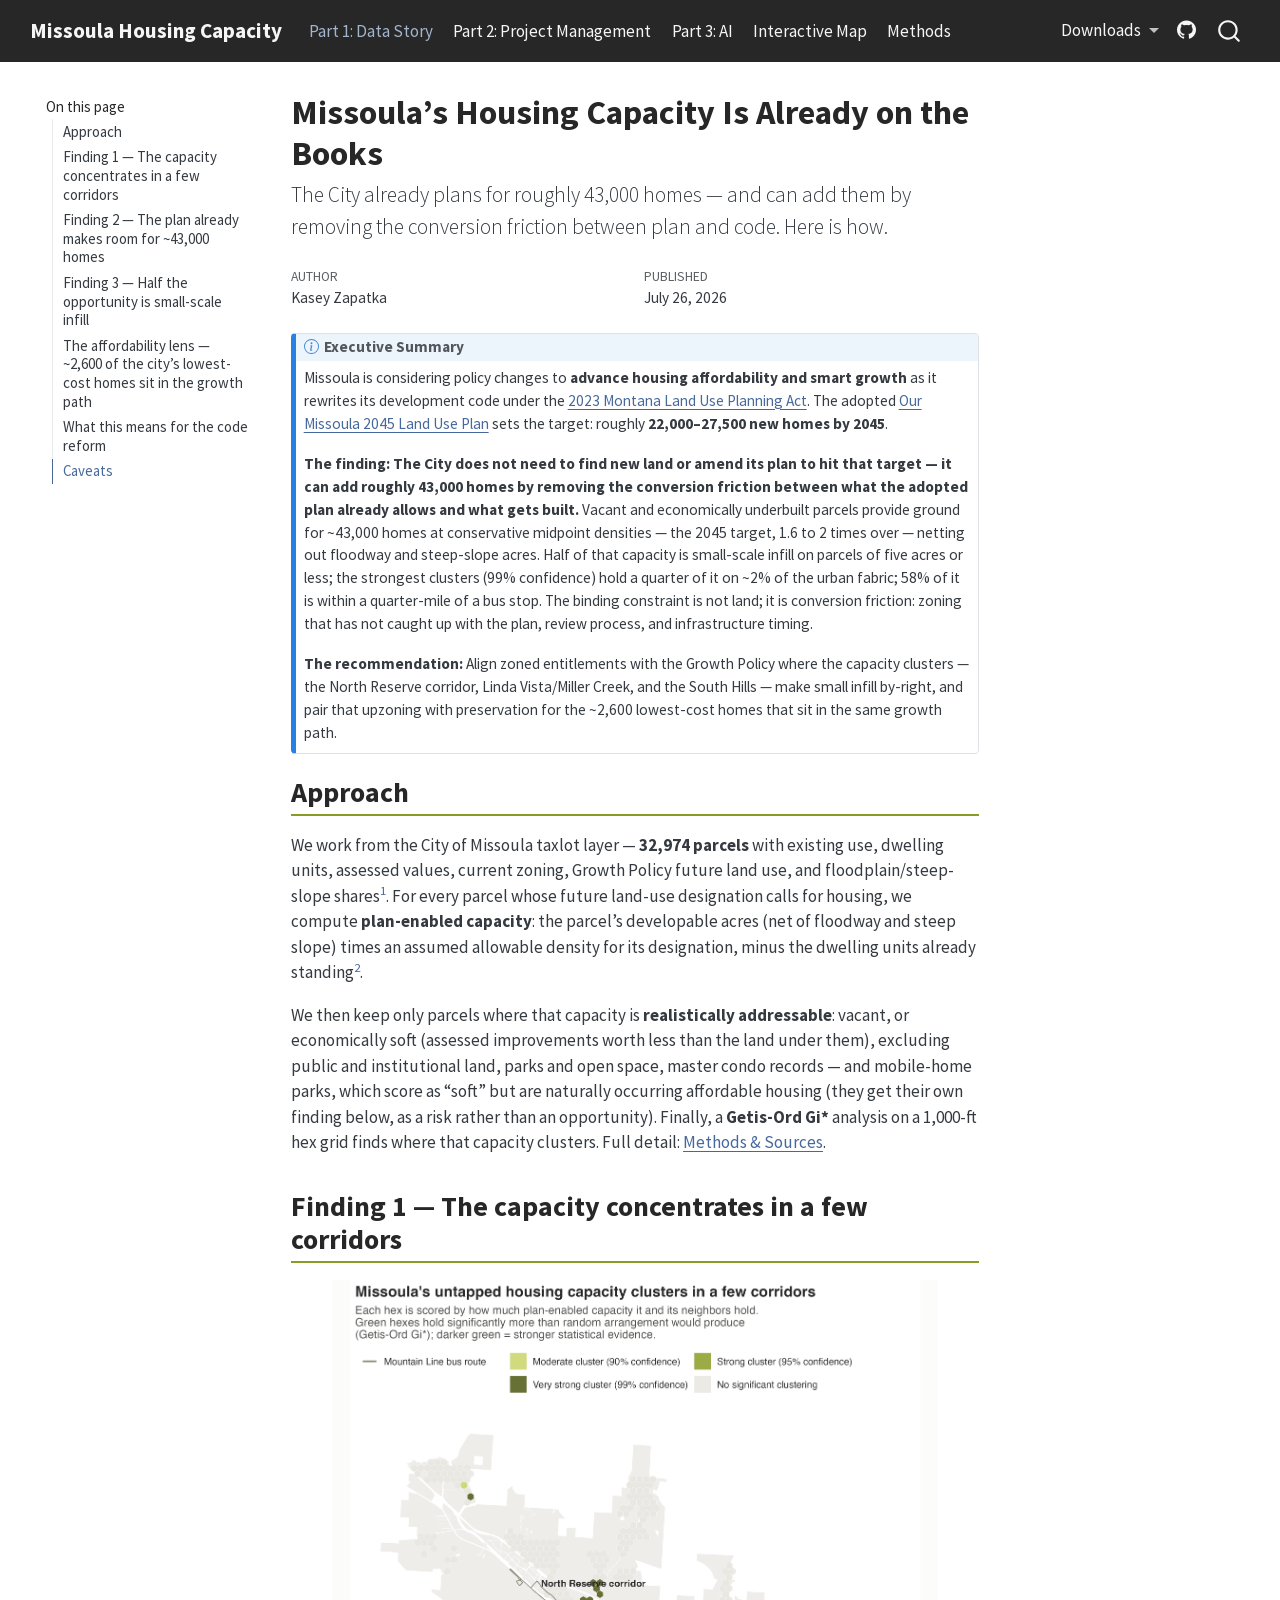
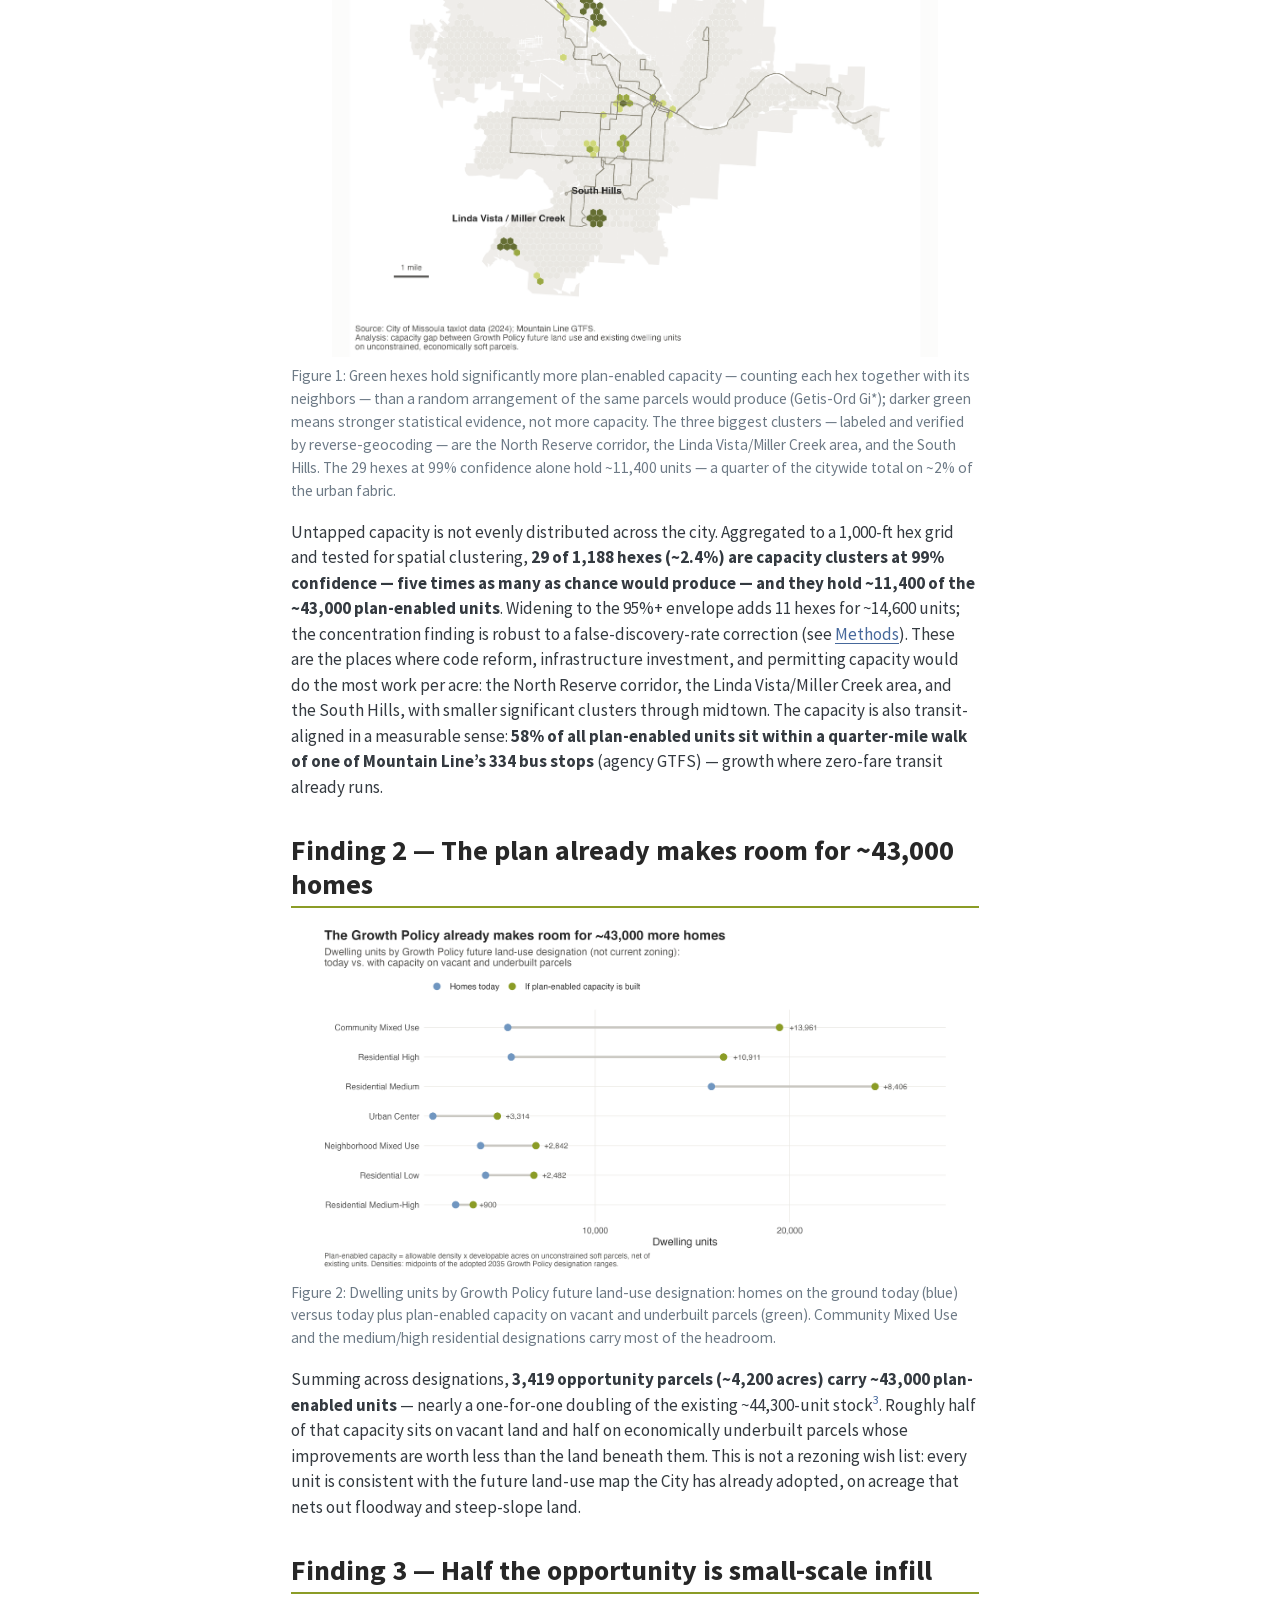
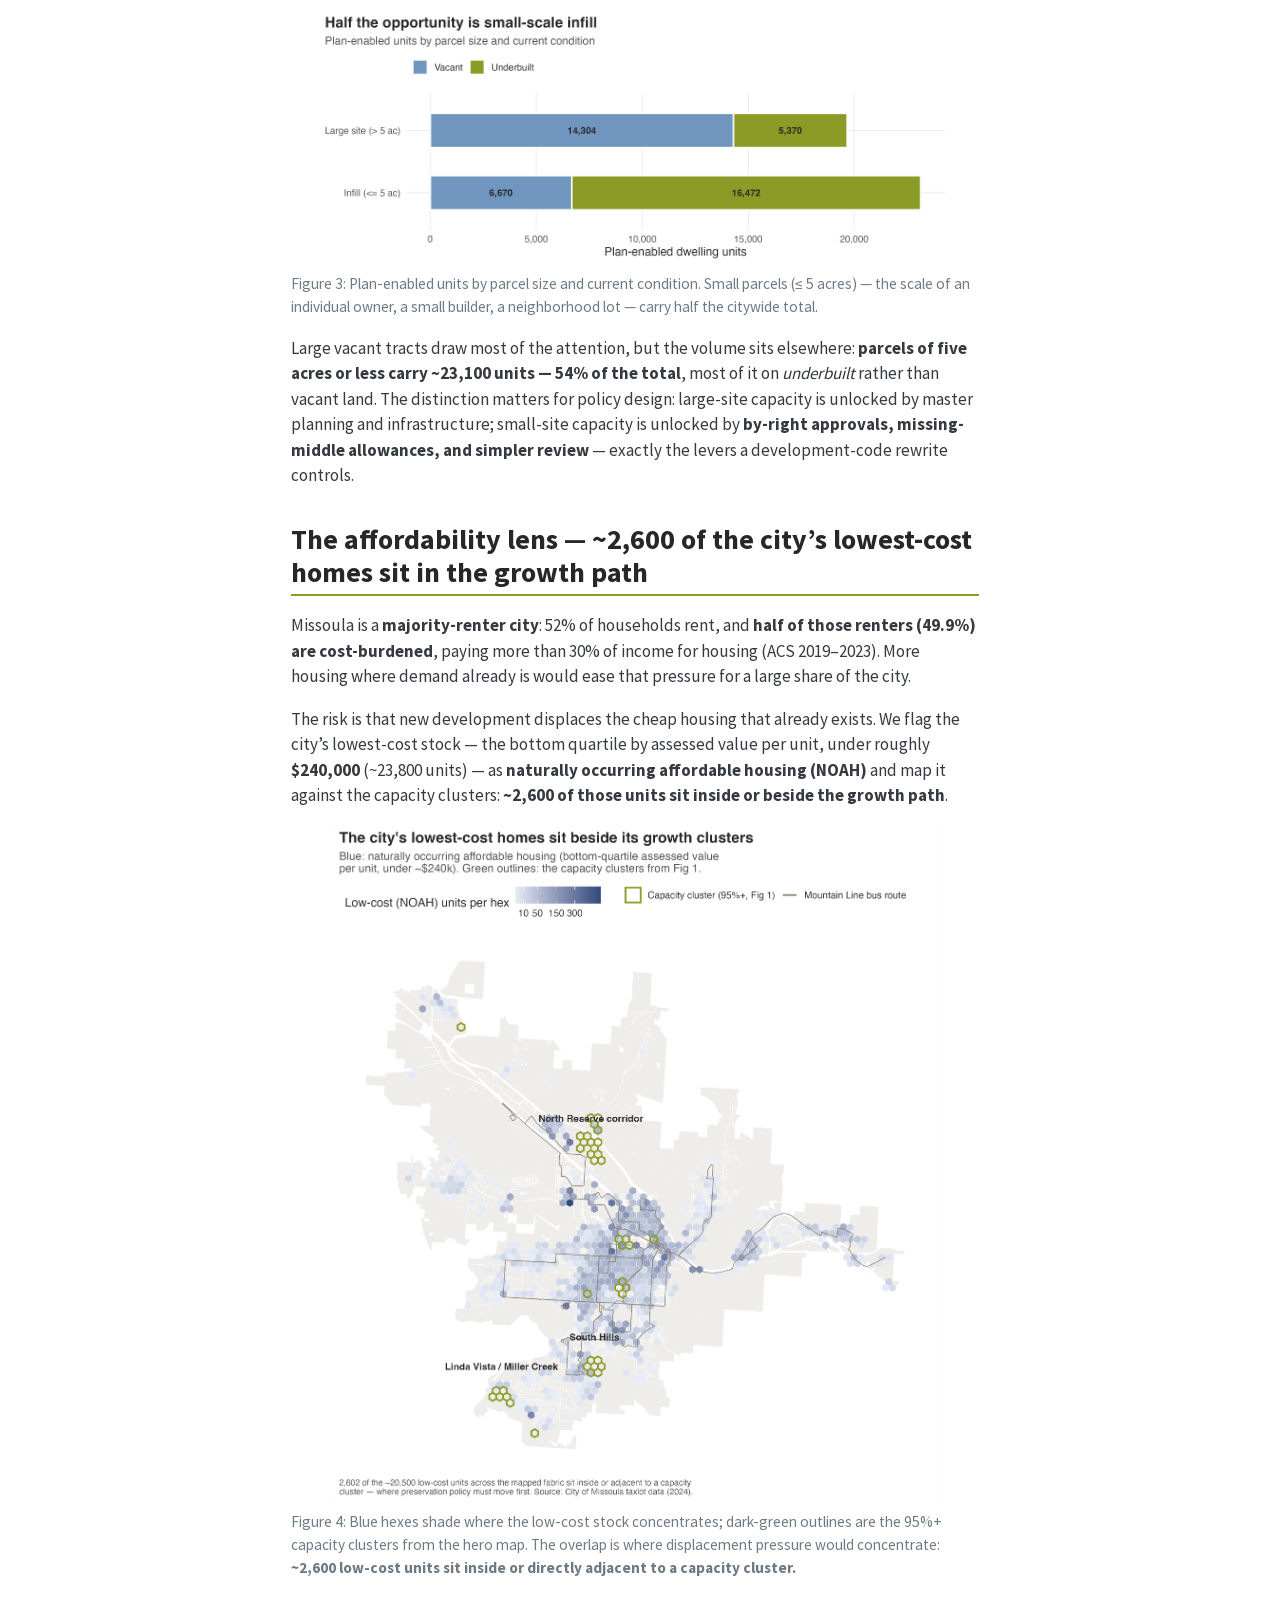
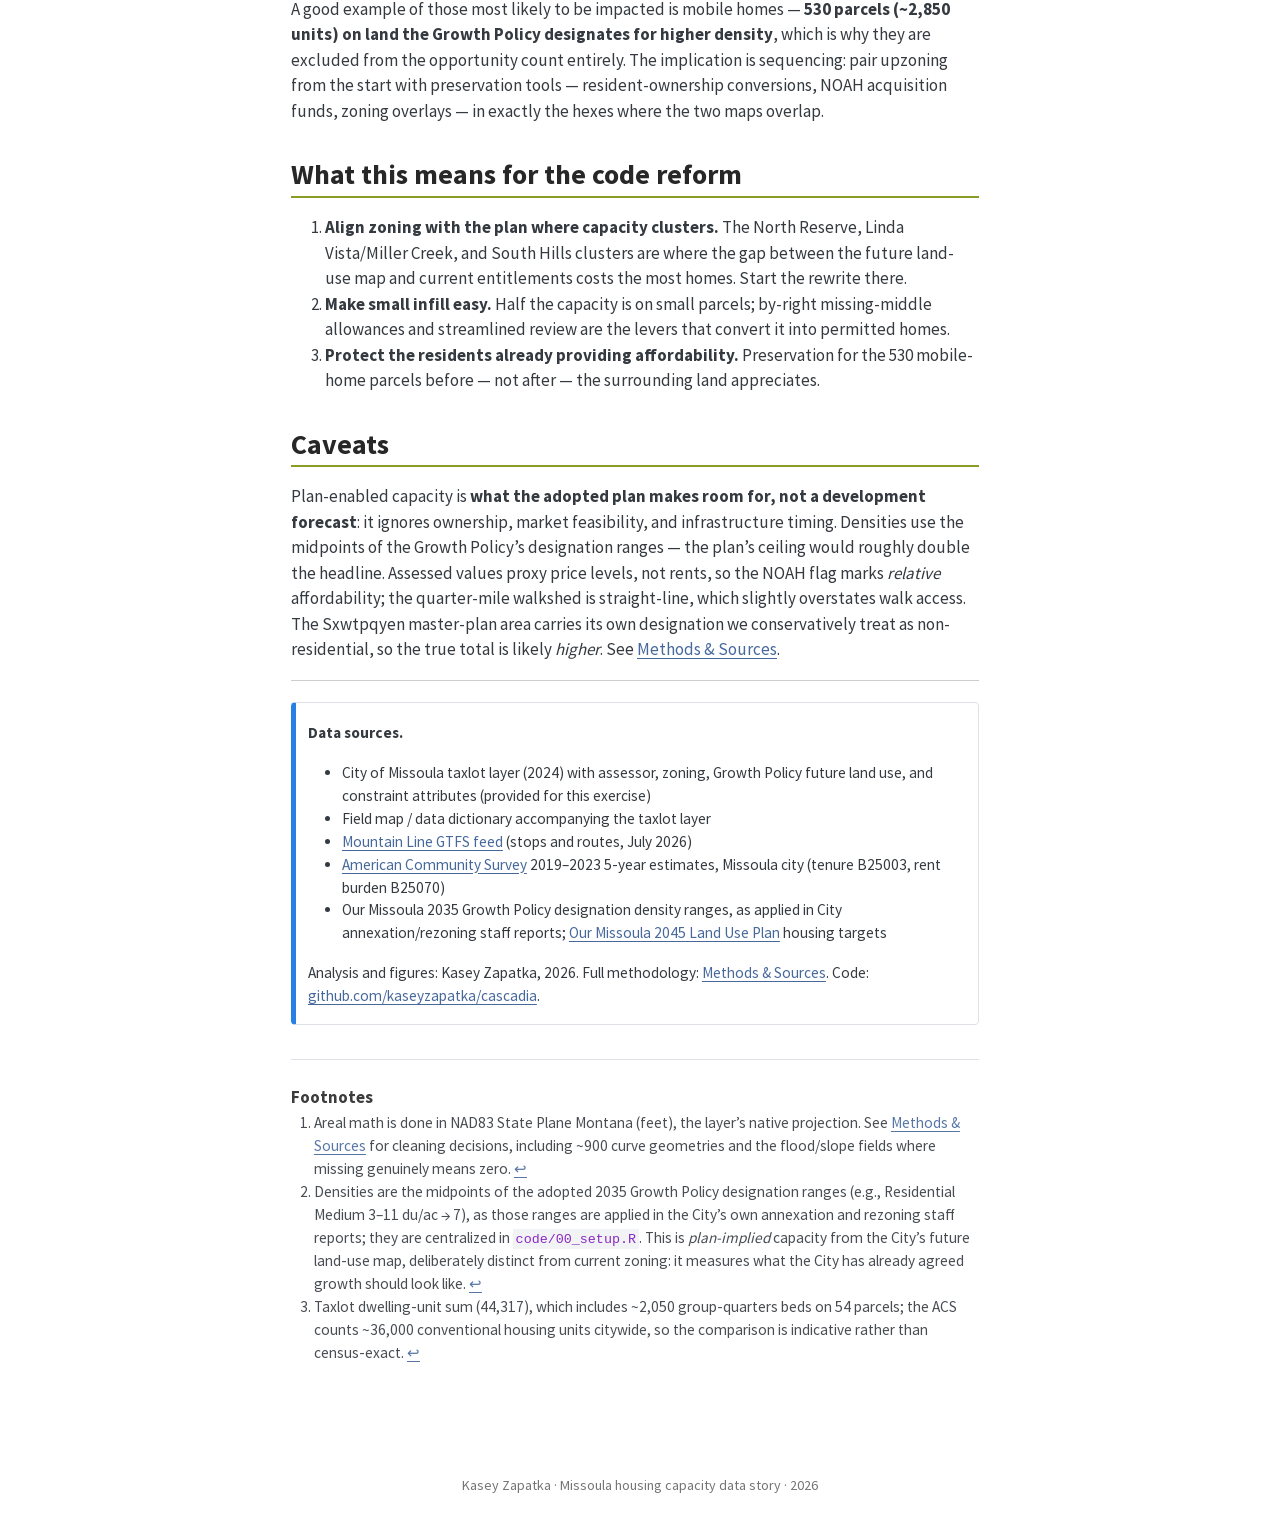
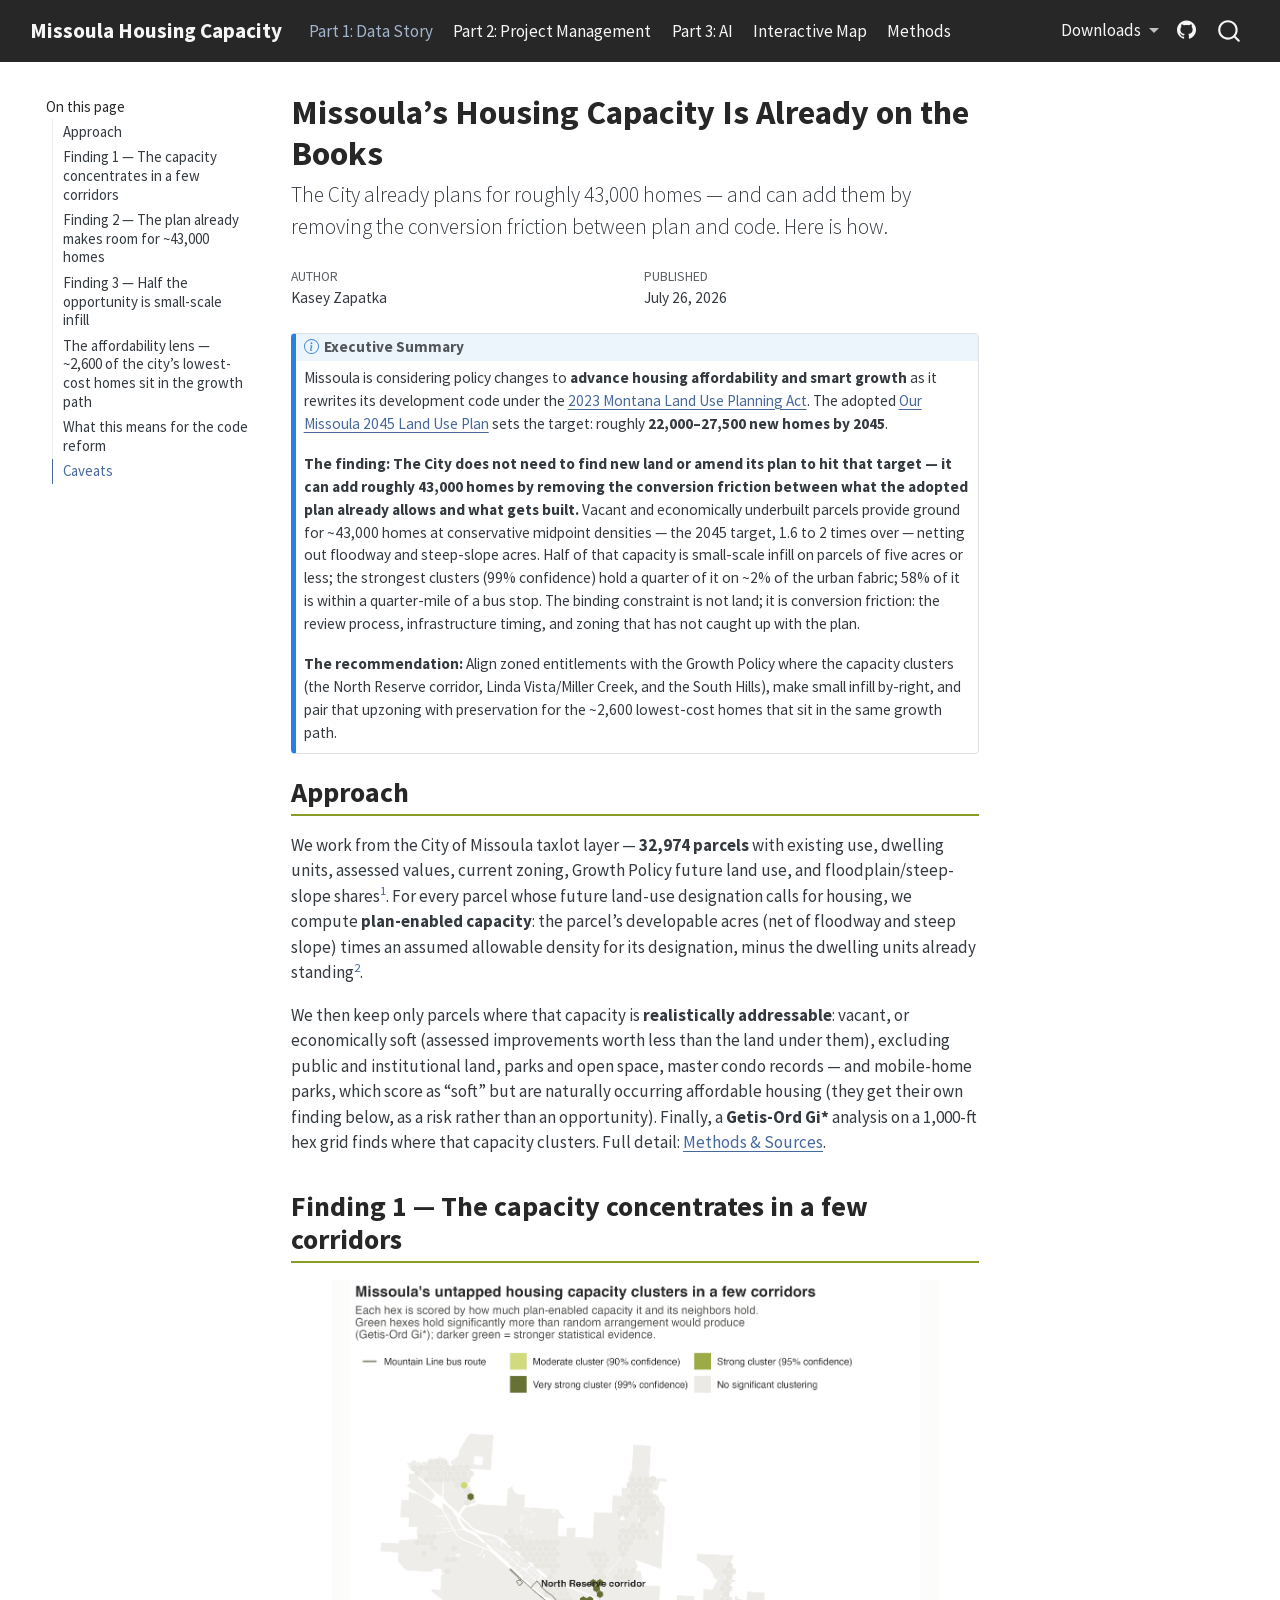
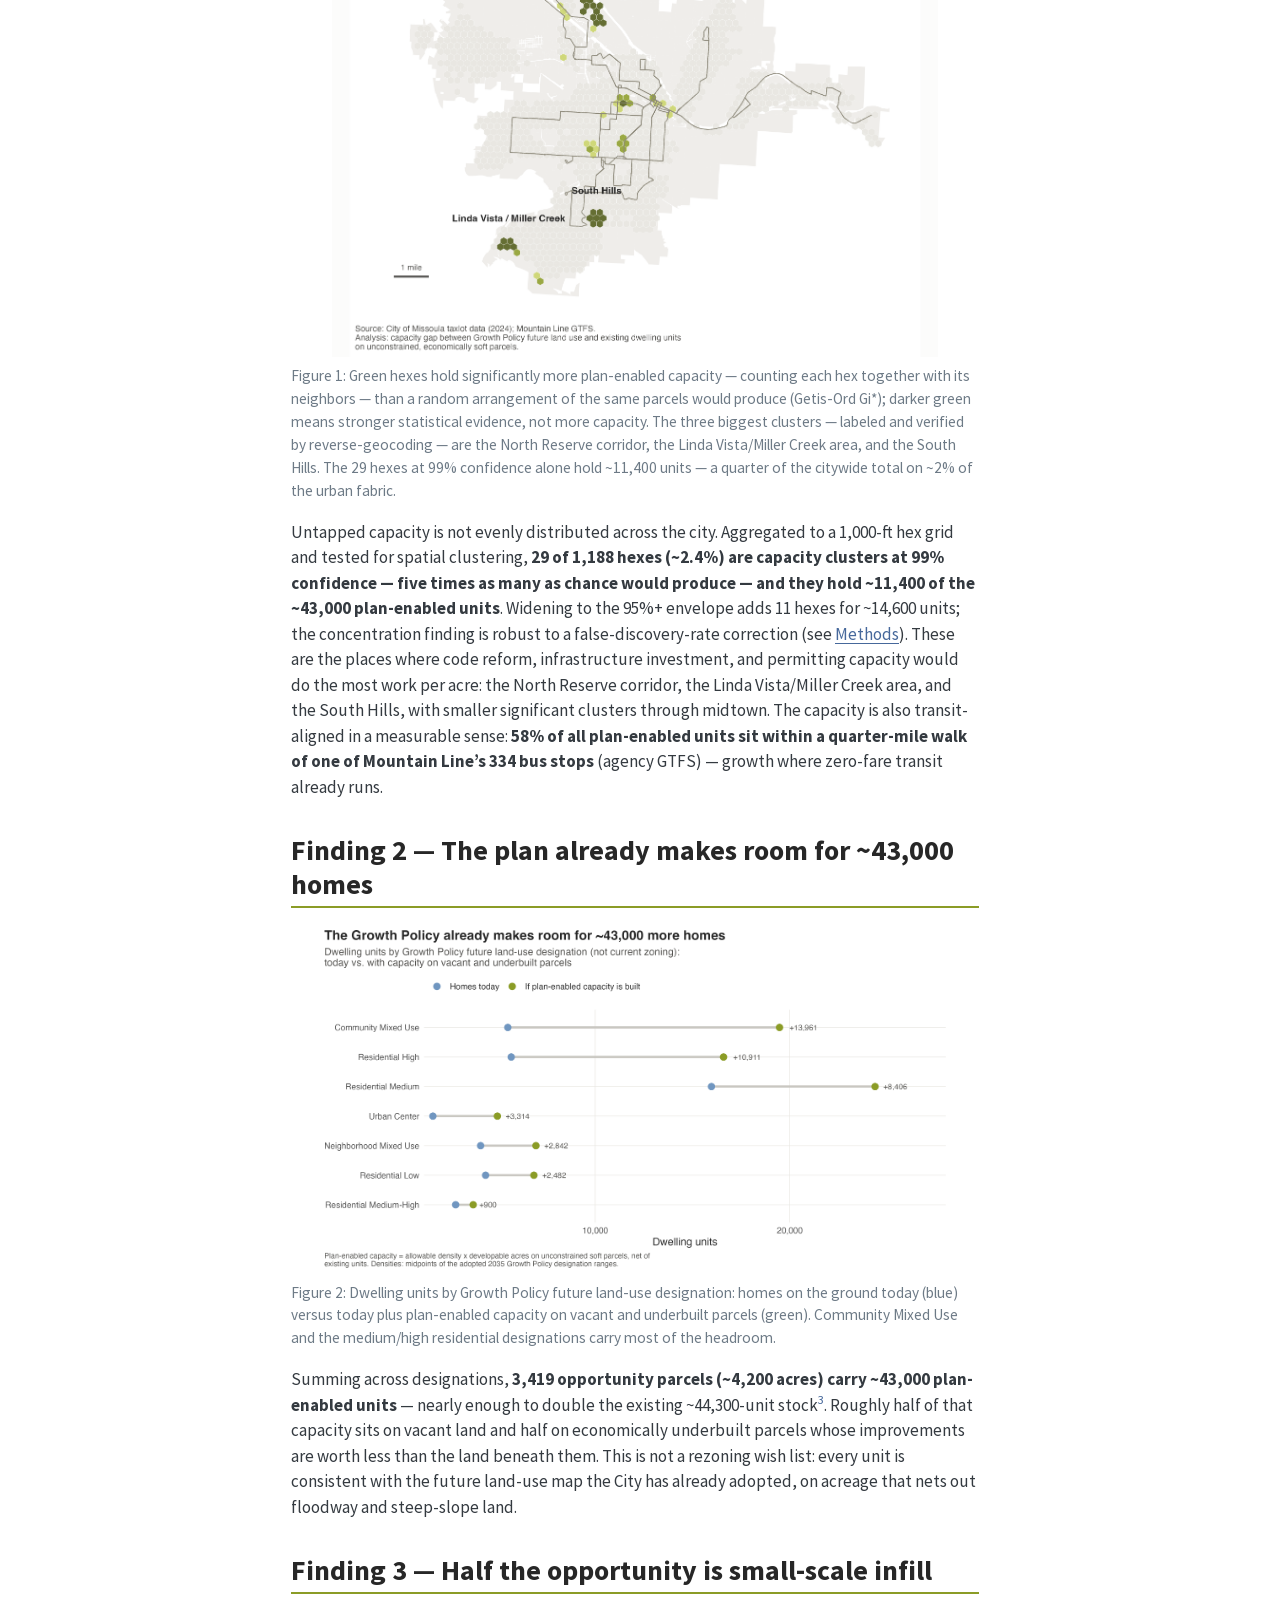
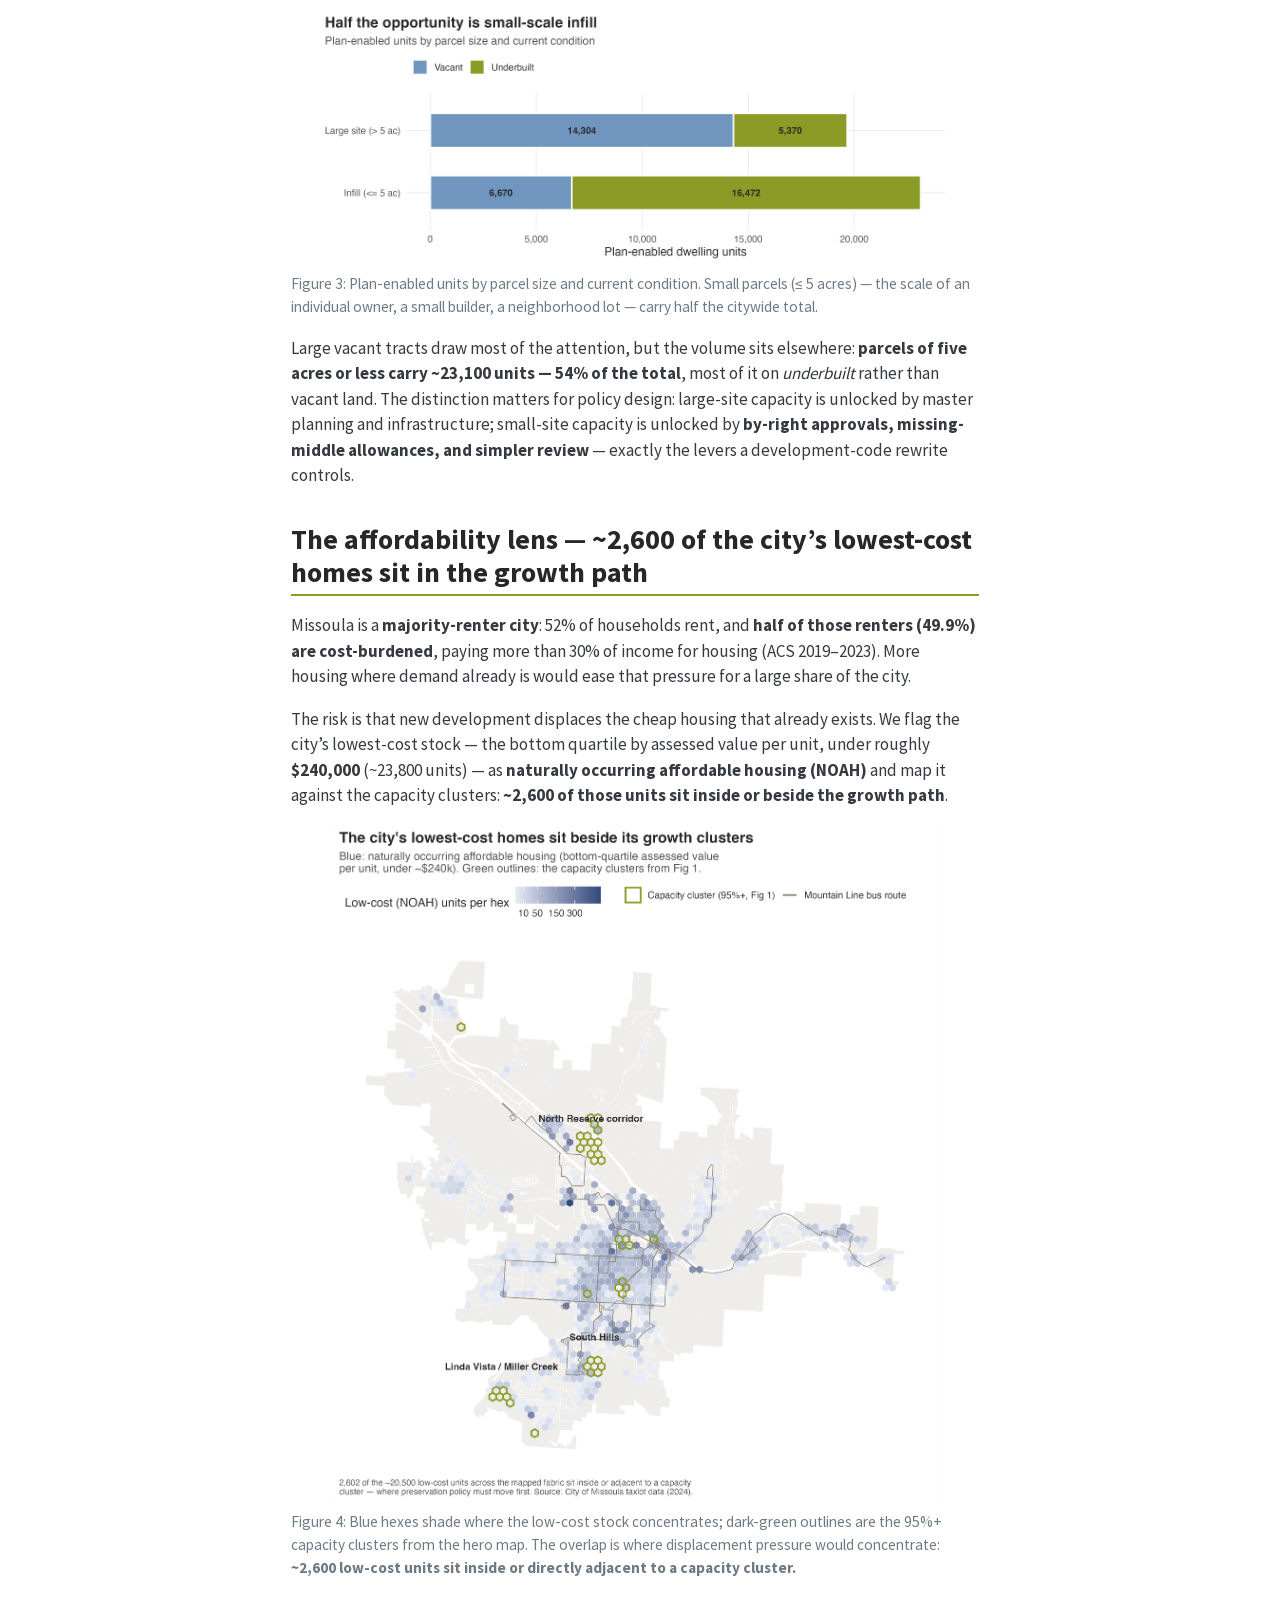
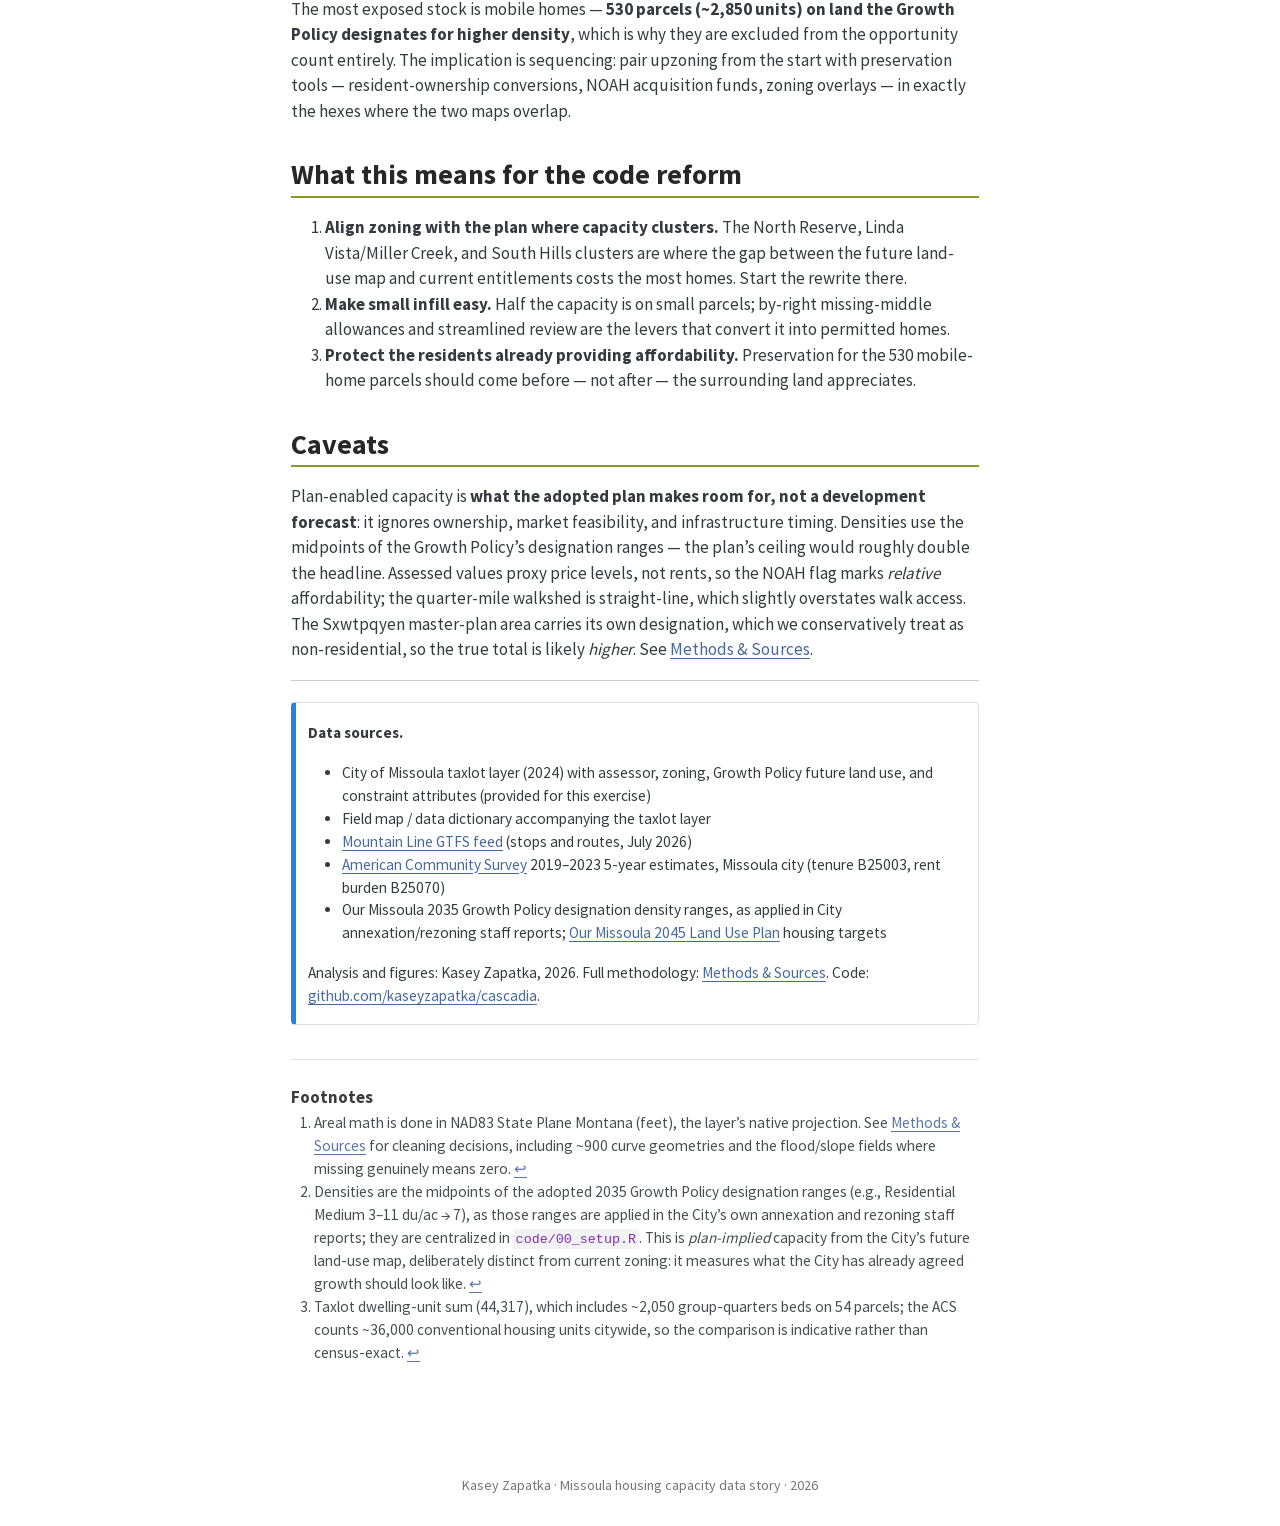
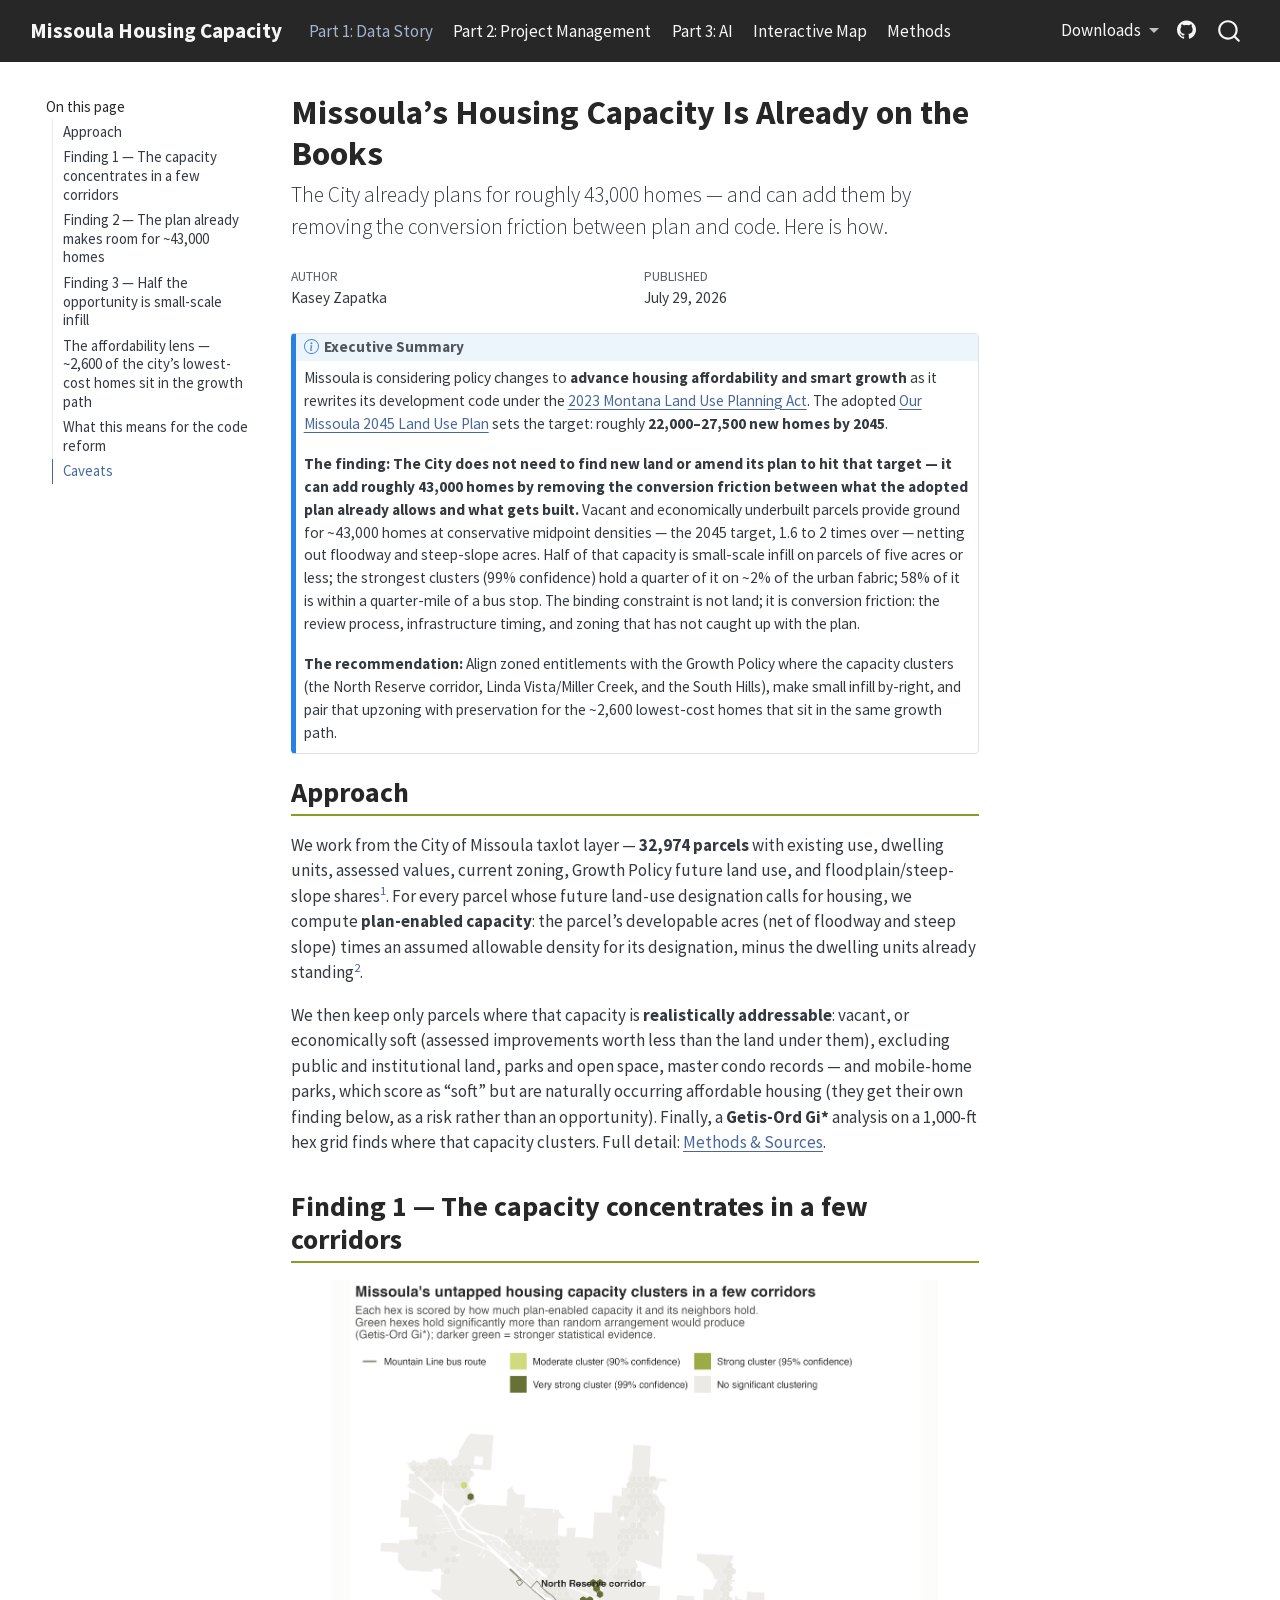
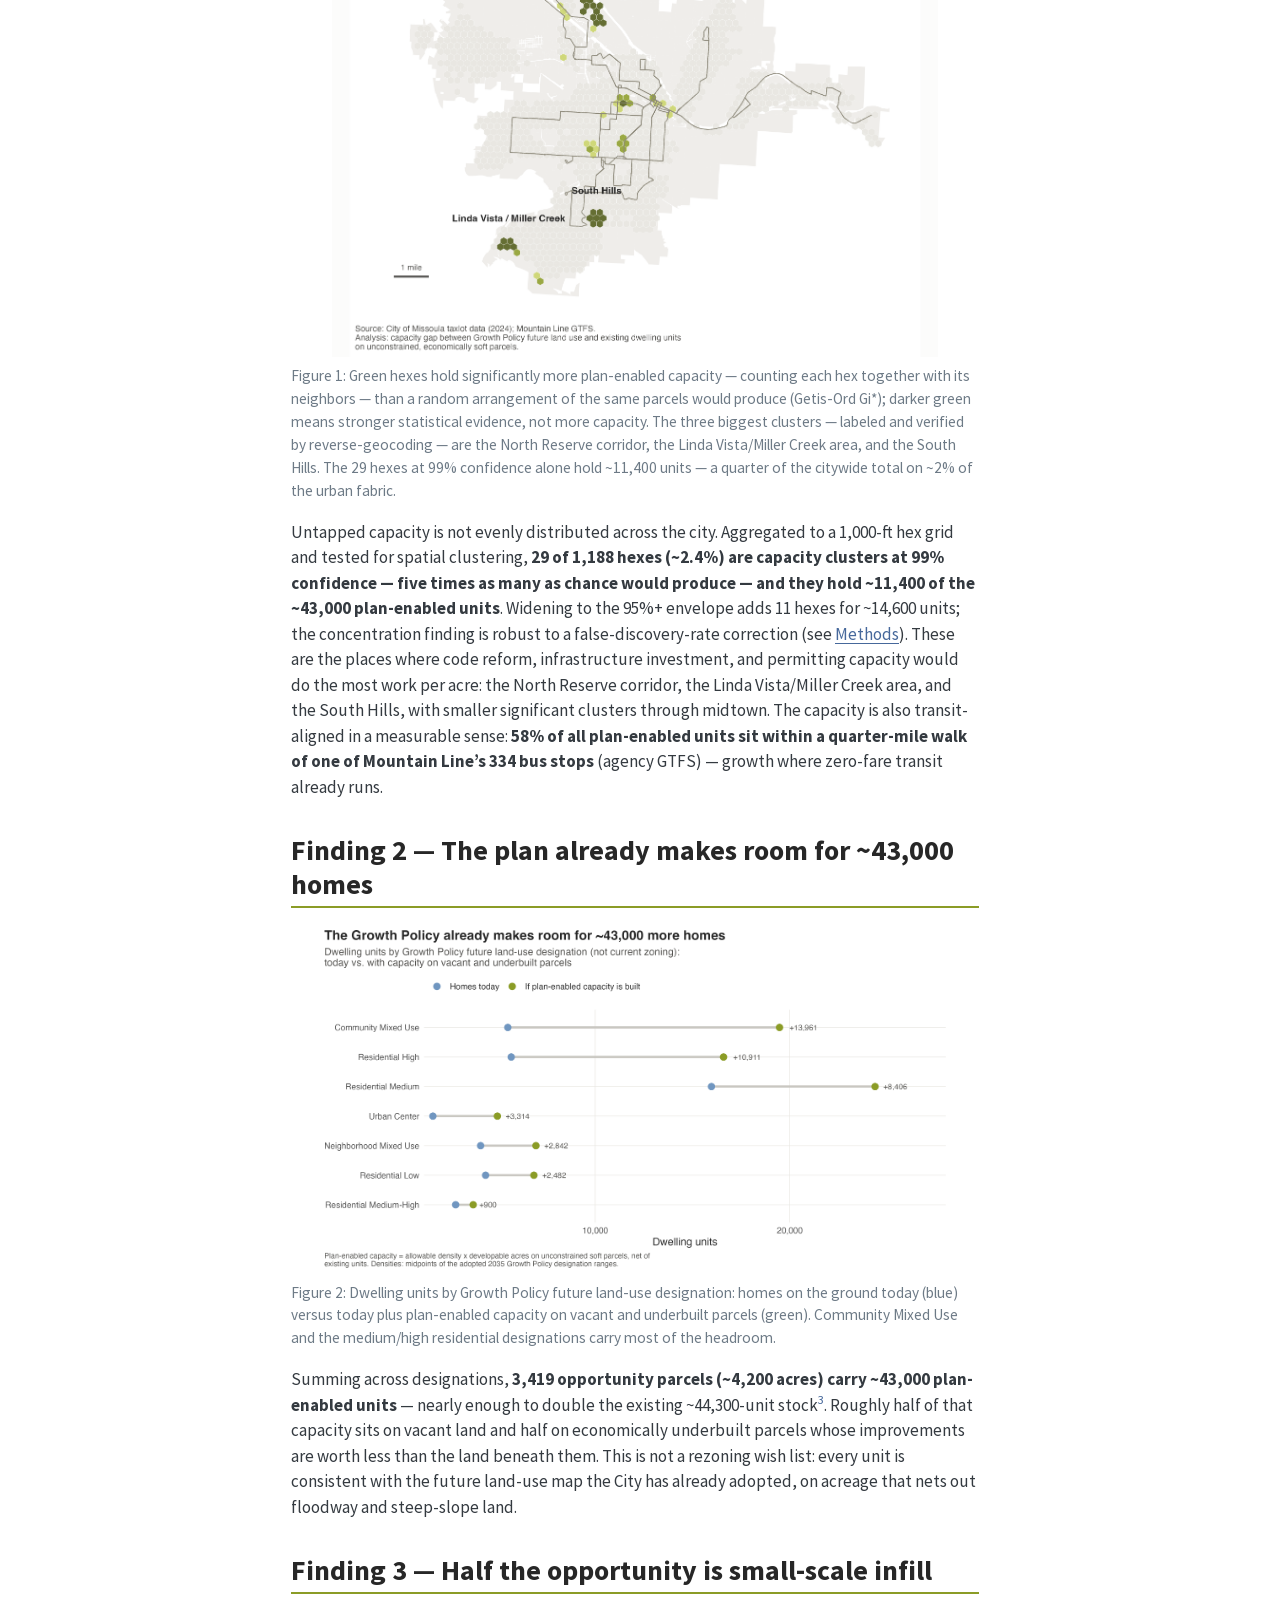
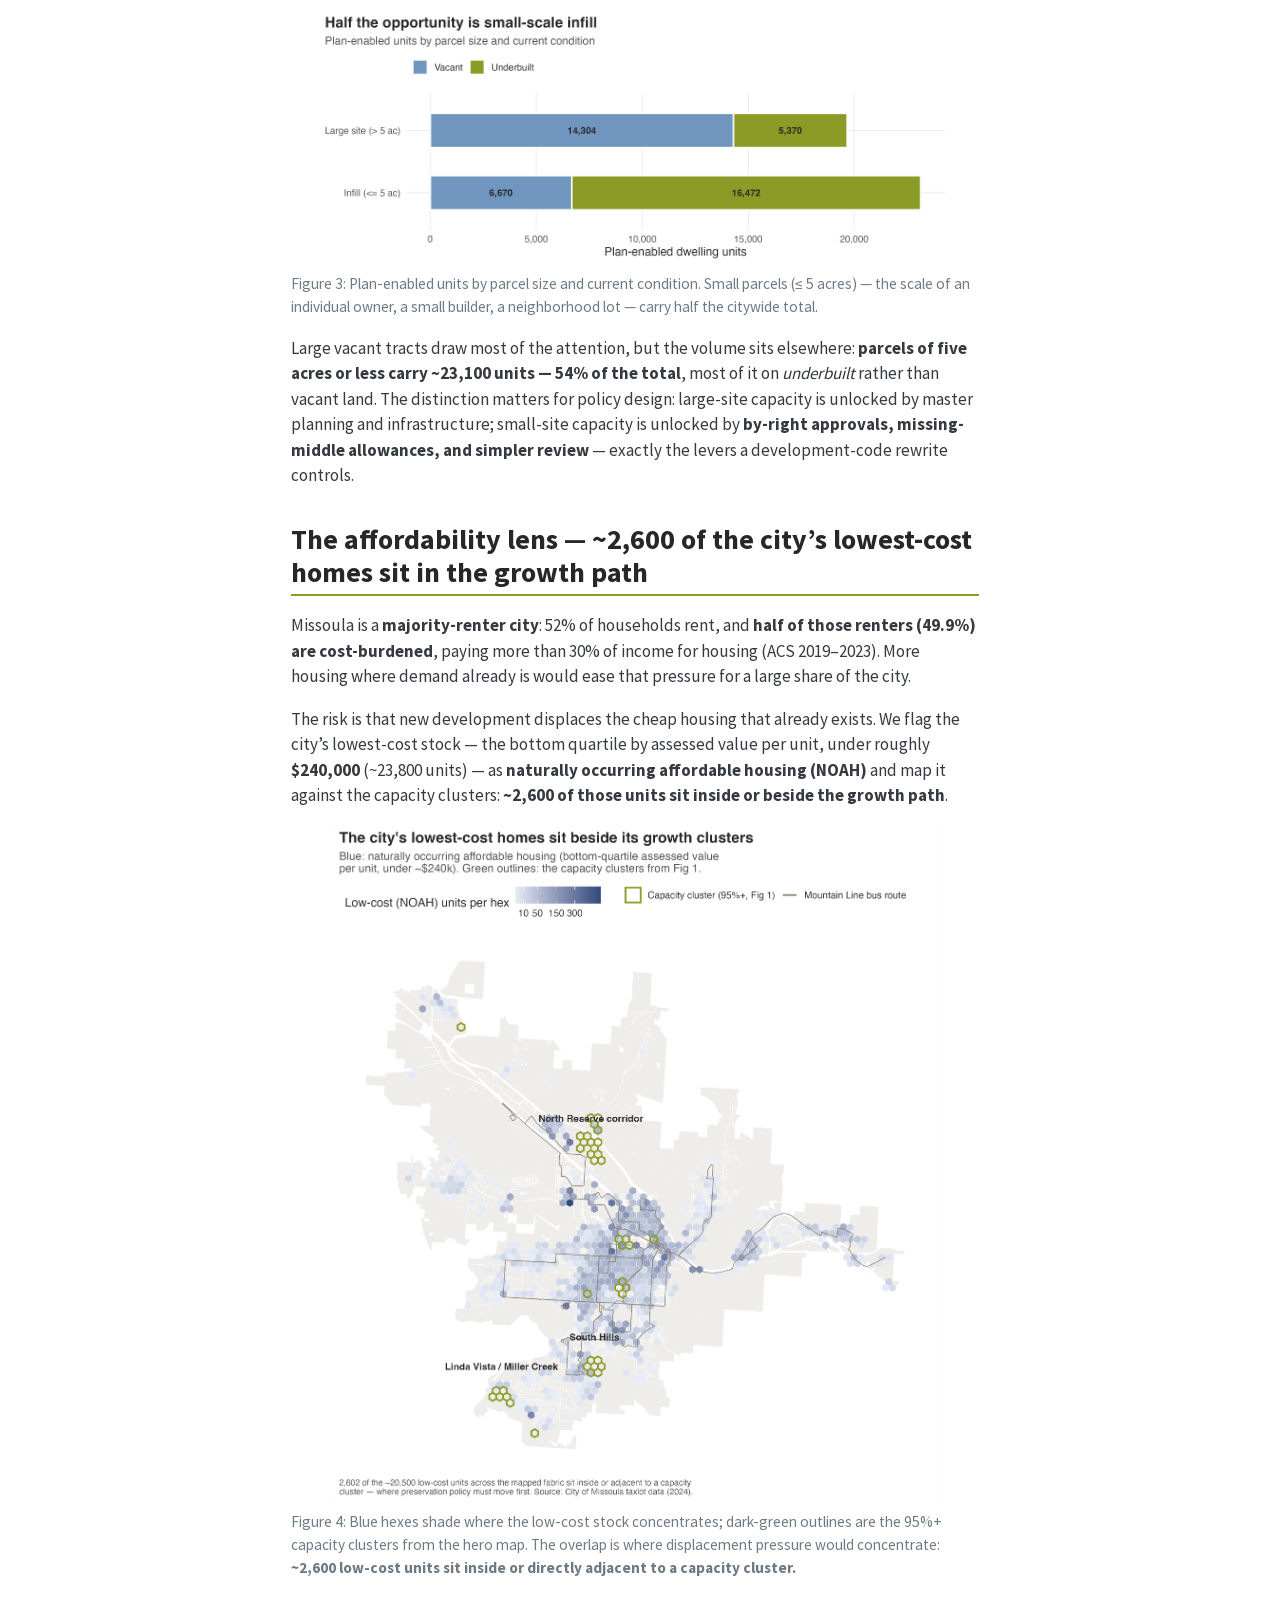
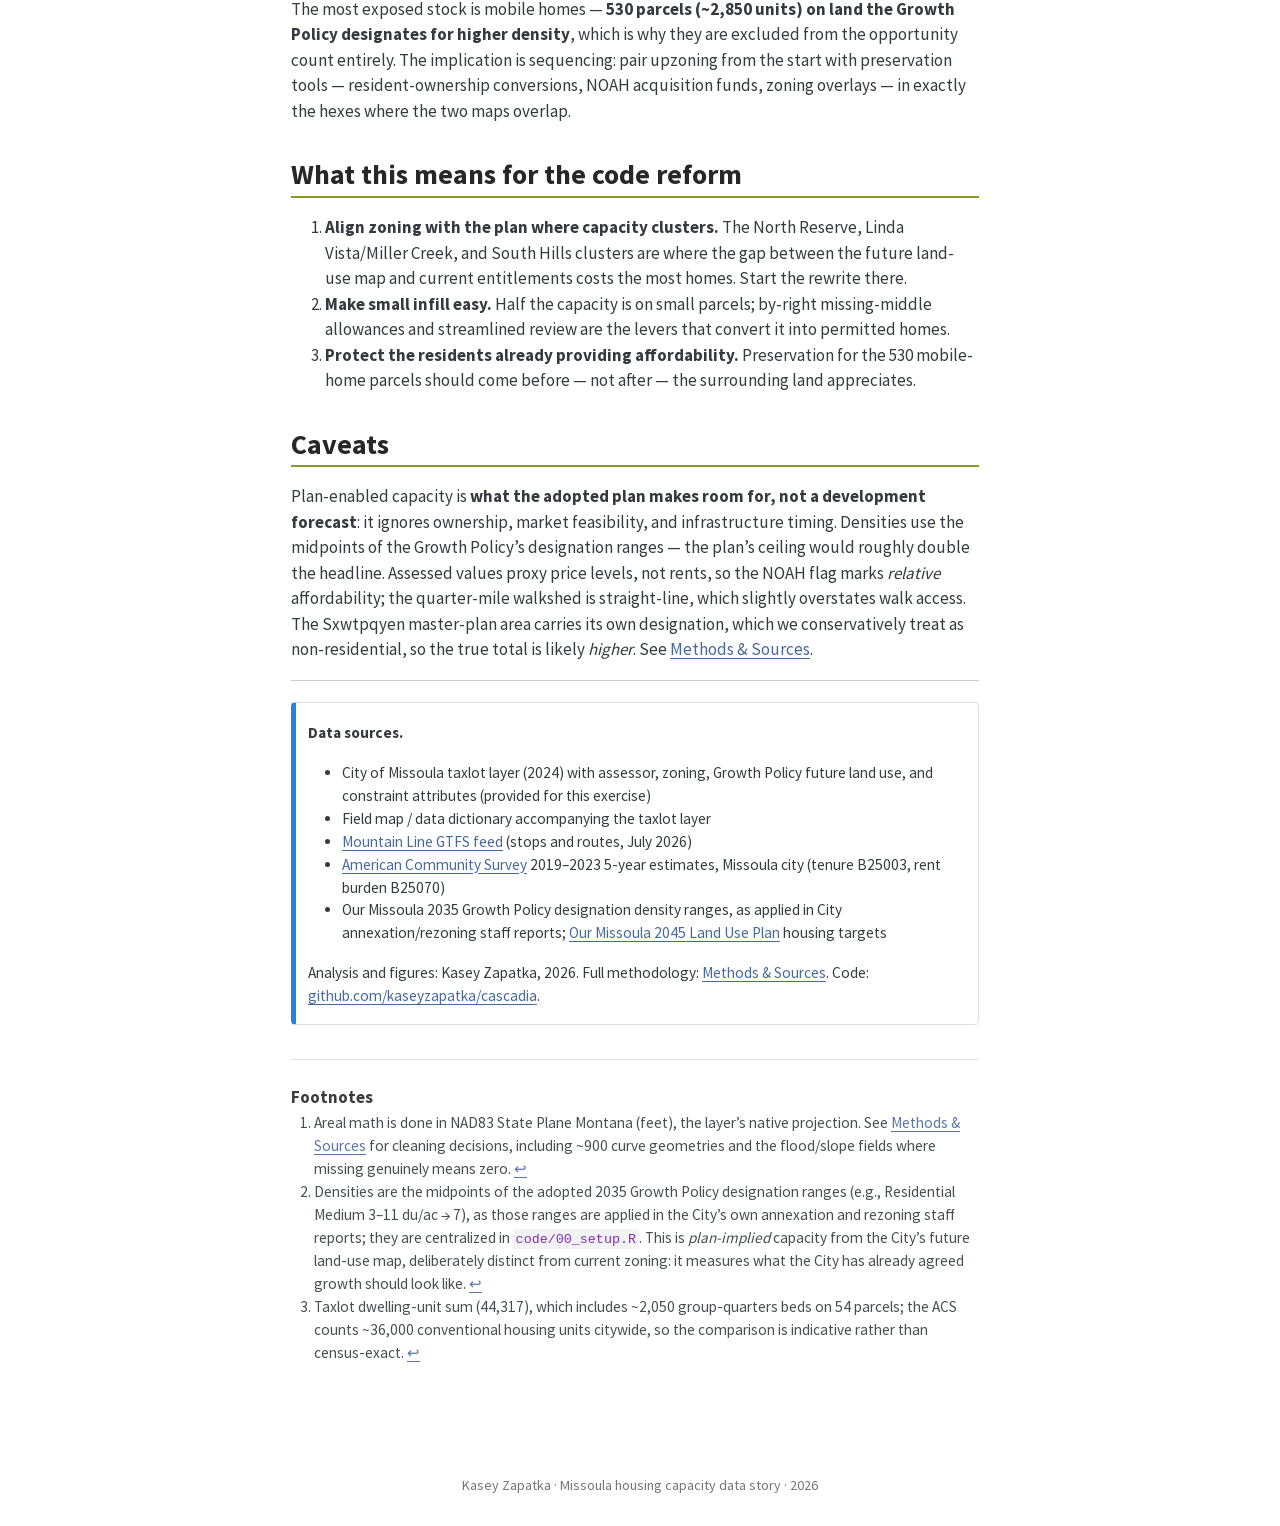
